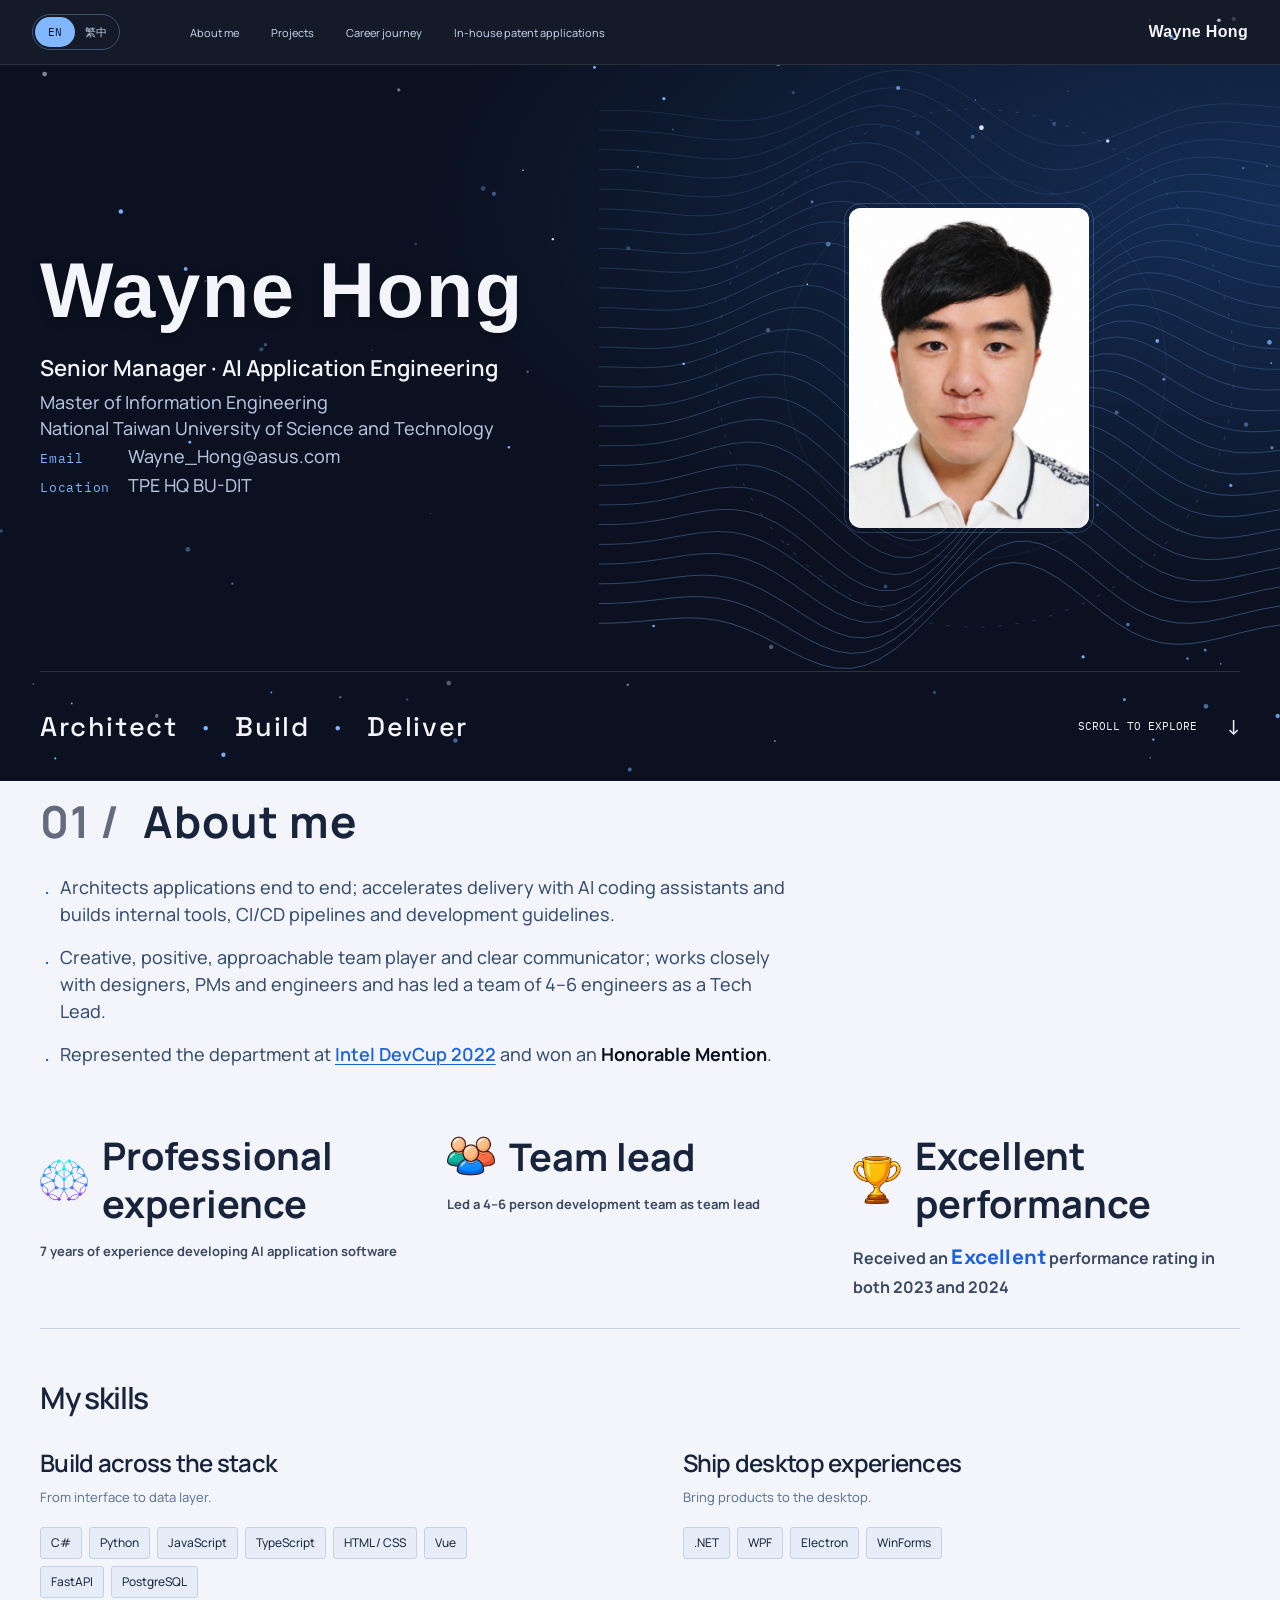
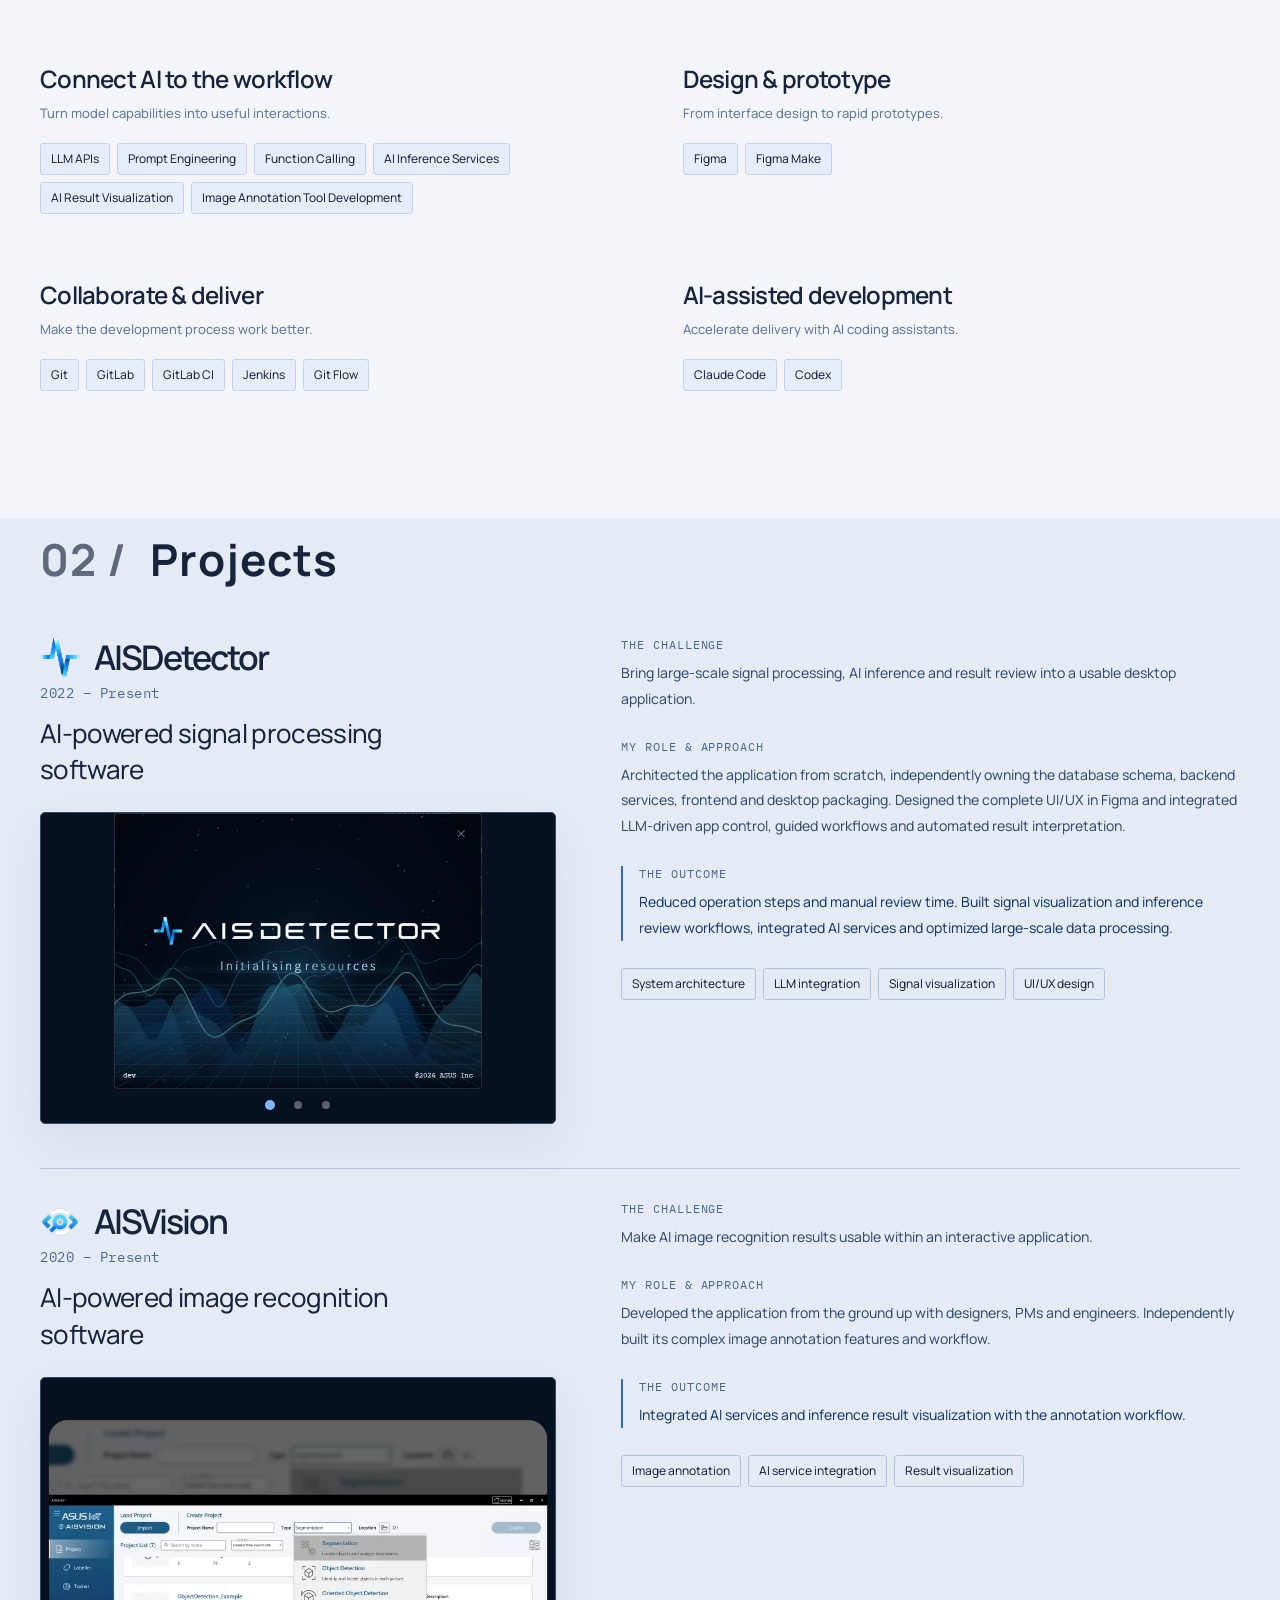
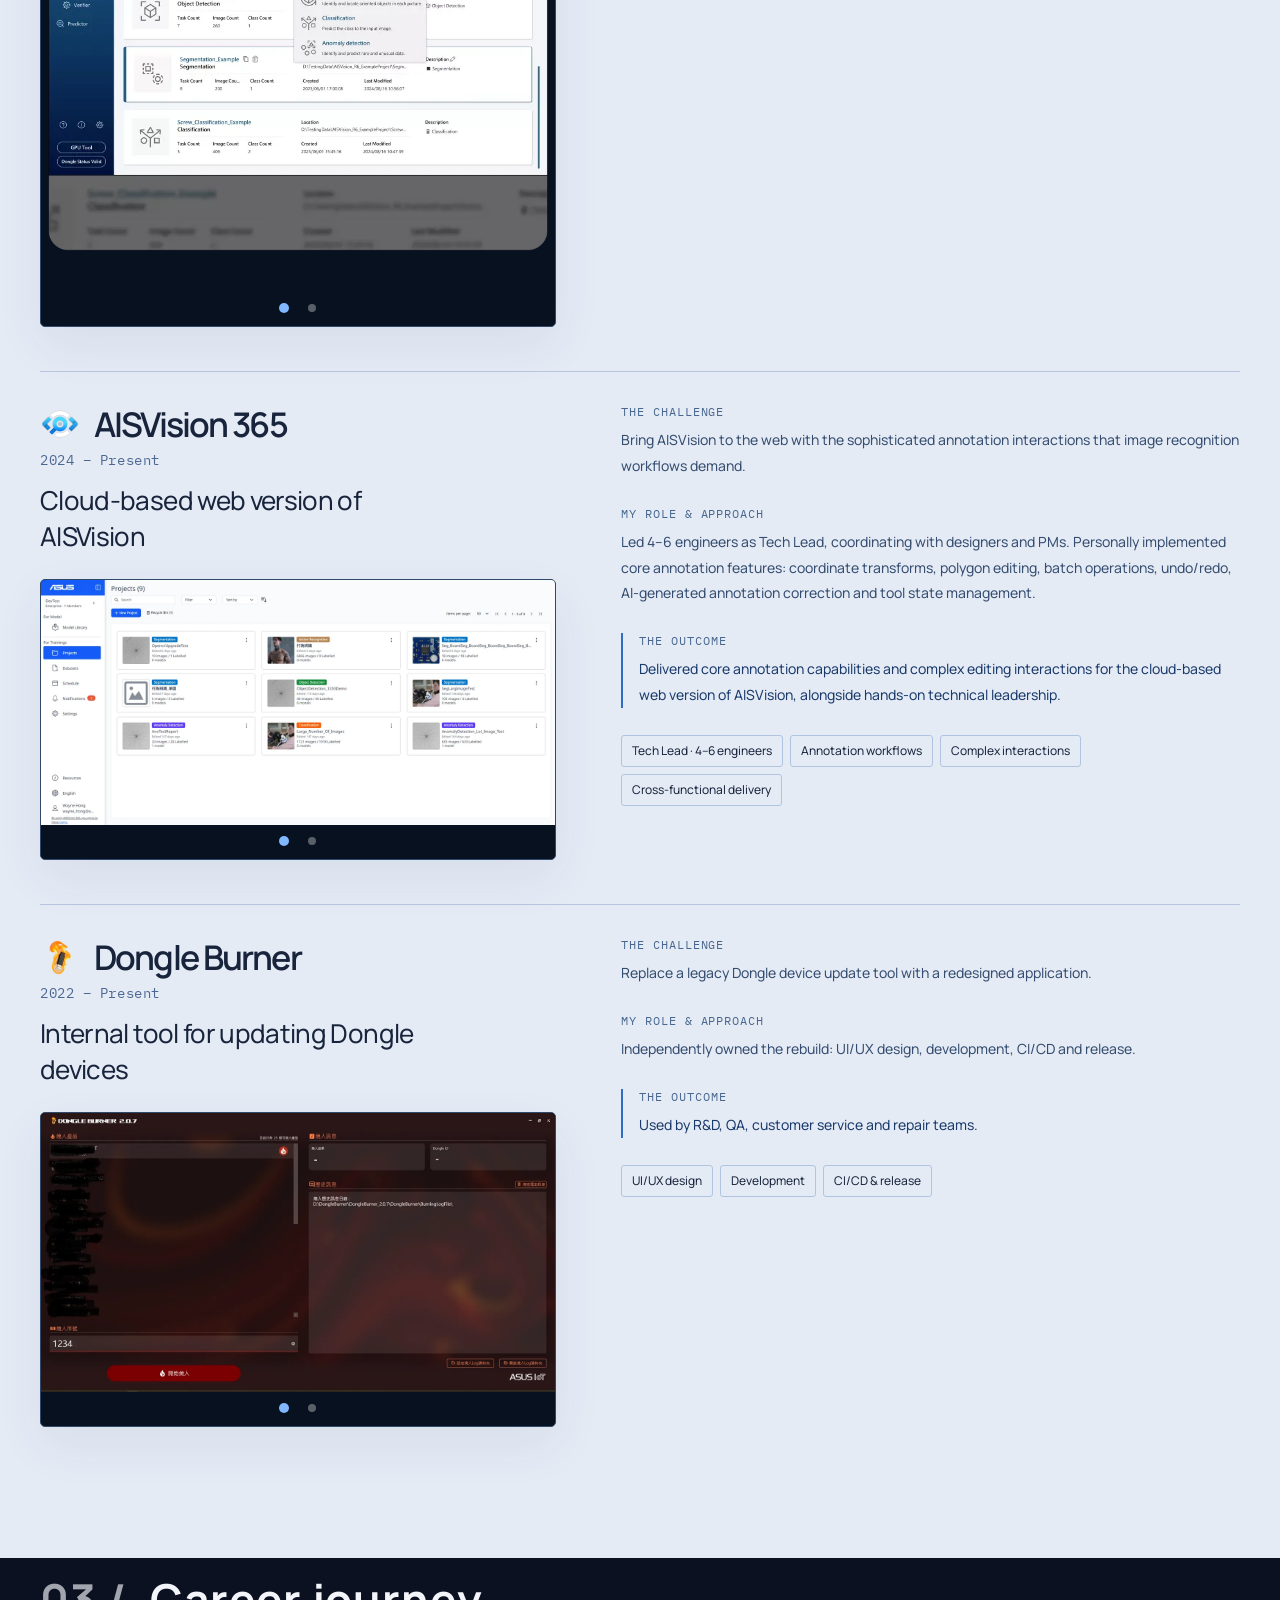
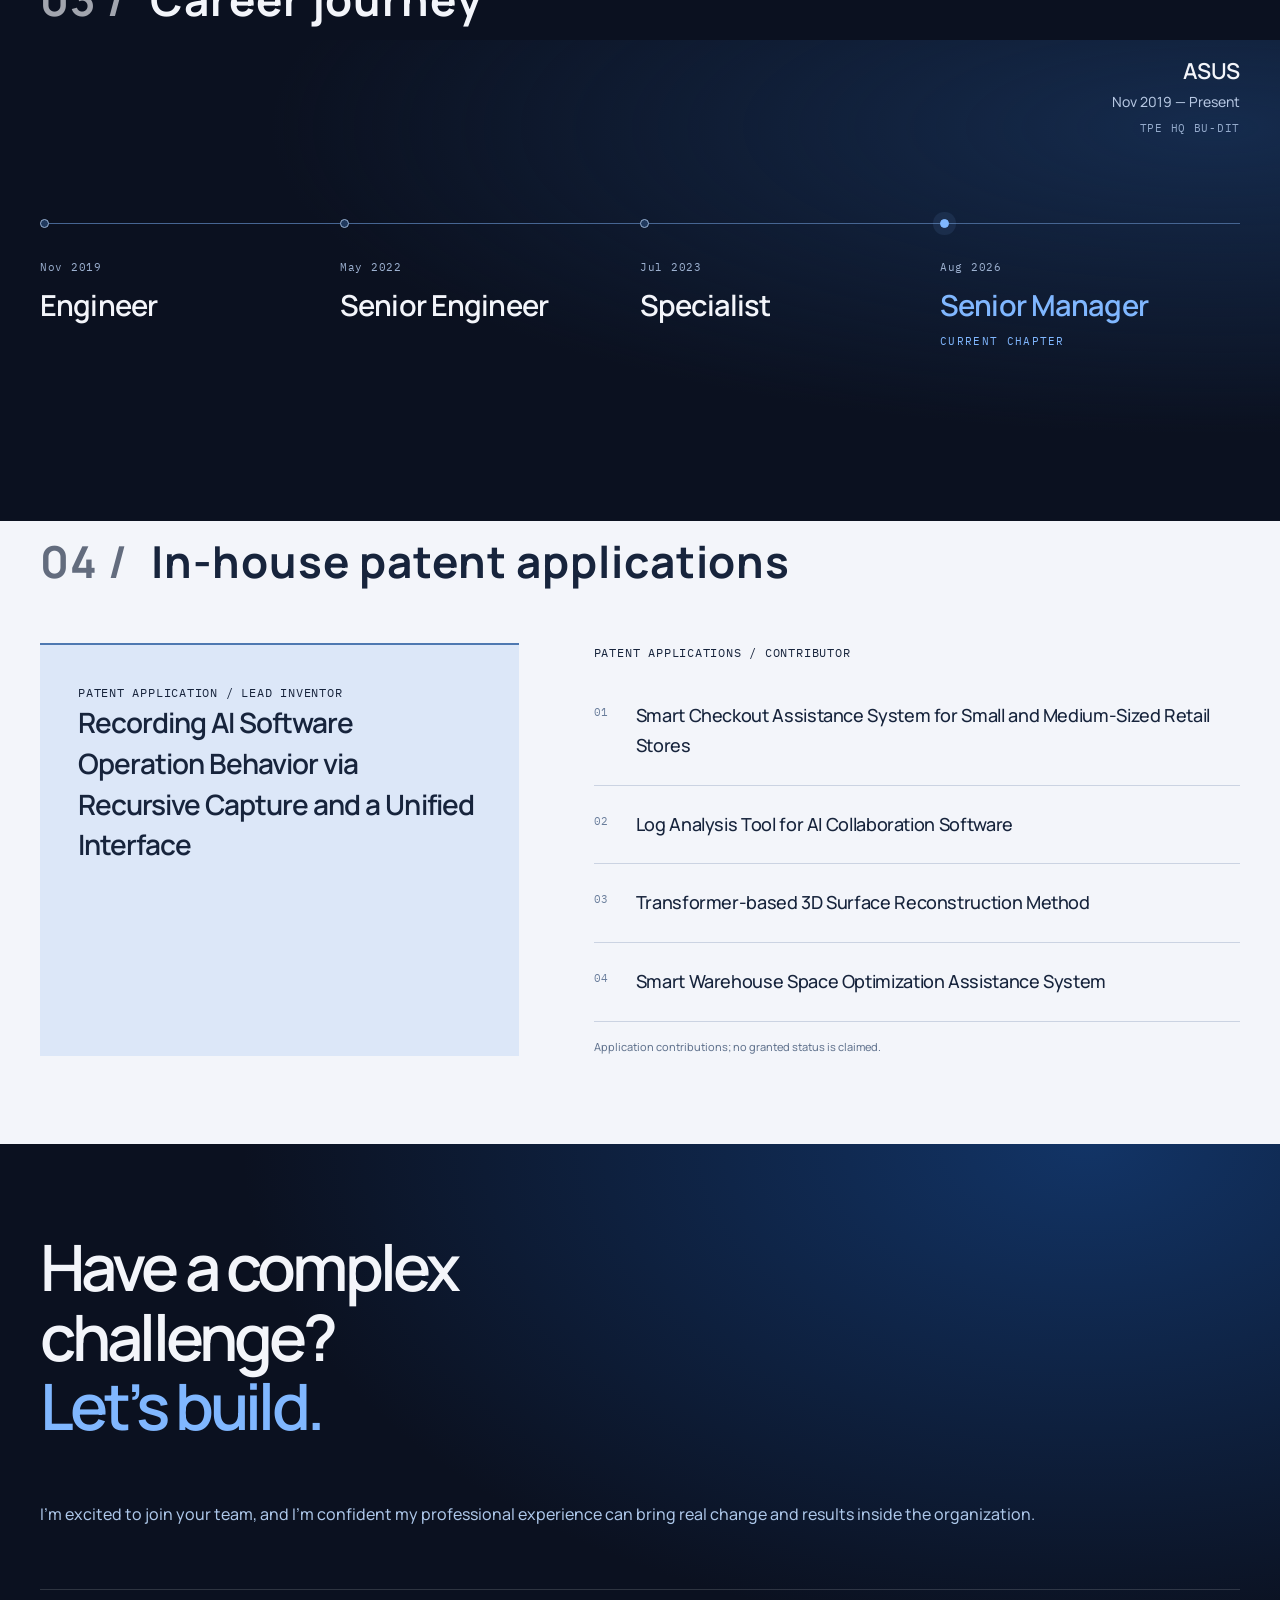
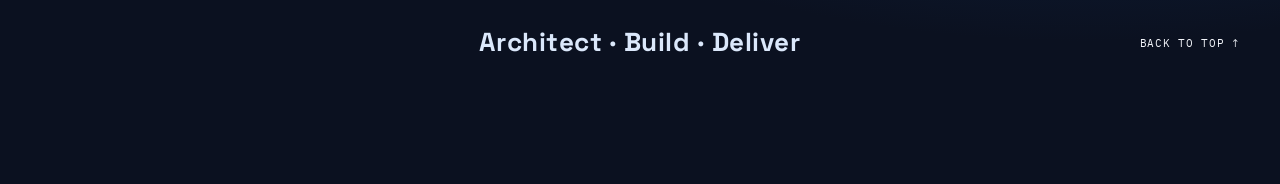
==== resume/index.html @ 4ff87629 "Publish name typography, smaller hero name and stronger hero particles Co-Authored-By: Claude Sonnet" ====
<!doctype html>
<html lang="en">
  <head>
    <meta charset="UTF-8" />
    <meta name="viewport" content="width=device-width, initial-scale=1.0" />
    <meta name="theme-color" content="#0b1120" />
    <title>Wayne Hong — Senior Manager · AI Application Engineering</title>
    <meta
      name="description"
      content="Architect. Build. Deliver. Wayne turns complex AI capabilities into usable desktop and web applications, combining end-to-end architecture, hands-on engineering and technical leadership."
    />
    <link rel="canonical" href="https://waynehong0603.github.io/resume/" />
    <meta property="og:type" content="website" />
    <meta property="og:title" content="Wayne Hong — Architect · Build · Deliver" />
    <meta
      property="og:description"
      content="Senior Manager · AI Application Engineering. End-to-end architecture, hands-on product development and technical leadership at ASUS."
    />
    <meta property="og:url" content="https://waynehong0603.github.io/resume/" />
    <meta
      property="og:image"
      content="https://waynehong0603.github.io/resume/wayne.jpg"
    />
    <meta name="twitter:card" content="summary" />
    <link rel="icon" type="image/svg+xml" href="/resume/favicon.svg" />
    <script type="application/ld+json">
      {
        "@context": "https://schema.org",
        "@type": "Person",
        "name": "Wayne Hong",
        "jobTitle": "Senior Manager · AI Application Engineering",
        "url": "https://waynehong0603.github.io/resume/",
        "image": "https://waynehong0603.github.io/resume/wayne.jpg",
        "email": "mailto:Wayne_Hong@asus.com",
        "worksFor": { "@type": "Organization", "name": "ASUS" },
        "alumniOf": {
          "@type": "CollegeOrUniversity",
          "name": "National Taiwan University of Science and Technology"
        }
      }
    </script>
    <script type="module" crossorigin src="/resume/assets/index-uV1PakoD.js"></script>
    <link rel="stylesheet" crossorigin href="/resume/assets/index-DXVqKjLN.css">
  </head>
  <body>
    <div id="app"><div class="site-shell"><!--[--><a class="skip-link" href="#main">Skip to content</a><header class="site-header"><div class="header-inner"><button class="lang-switch" aria-label="Language: English"><!--[--><span lang="en" class="lang-option active" aria-hidden="true">EN</span><span lang="zh-Hant" class="lang-option" aria-hidden="true">繁中</span><!--]--></button><nav id="primary-nav" aria-label="Main navigation" class="primary-nav"><!--[--><a style="--i:0;" href="#expertise">About me</a><a style="--i:1;" href="#work">Projects</a><a style="--i:2;" href="#journey">Career journey</a><a style="--i:3;" href="#credentials">In-house patent applications</a><!--]--></nav><a href="#intro" class="header-name name-en" aria-hidden="true" title="BACK TO TOP ↑"><canvas class="particle-field" aria-hidden="true"></canvas>Wayne Hong</a><div class="header-actions"><button class="menu-toggle" aria-expanded="false" aria-controls="primary-nav">Menu</button></div></div><div class="reading-progress" aria-hidden="true"></div></header><!--]--><main id="main" tabindex="-1"><section id="intro" class="hero dark-section" data-section><canvas class="particle-field" aria-hidden="true"></canvas><div class="hero-grid content-width"><div class="hero-copy"><h1 class="hero-name name-en hero-enter">Wayne Hong</h1><ul class="hero-facts hero-enter"><li class="hero-role"><!--[--><span>Senior Manager</span><span>AI Application Engineering</span><!--]--></li><li>Master of Information Engineering<br>National Taiwan University of Science and Technology</li><li><dl class="hero-contact"><dt class="label">Email</dt><dd>Wayne_Hong@asus.com</dd><dt class="label">Location</dt><dd>TPE HQ BU-DIT</dd></dl></li></ul></div><div class="hero-art hero-enter"><svg class="signal-field" viewbox="0 0 600 530" fill="none" aria-hidden="true"><g class="field-lines"><!--[--><path d="M0.0,56.0 L12.0,56.0 L24.0,56.3 L36.0,56.8 L48.0,57.8 L60.0,59.2 L72.0,60.8 L84.0,62.5 L96.0,63.9 L108.0,64.6 L120.0,64.4 L132.0,63.0 L144.0,60.4 L156.0,56.4 L168.0,51.4 L180.0,45.6 L192.0,39.5 L204.0,33.7 L216.0,28.8 L228.0,25.2 L240.0,23.6 L252.0,24.0 L264.0,26.7 L276.0,31.5 L288.0,38.1 L300.0,45.9 L312.0,54.5 L324.0,62.9 L336.0,70.7 L348.0,77.2 L360.0,81.8 L372.0,84.5 L384.0,85.0 L396.0,83.6 L408.0,80.5 L420.0,76.1 L432.0,71.1 L444.0,65.9 L456.0,61.1 L468.0,56.9 L480.0,53.8 L492.0,51.8 L504.0,50.9 L516.0,50.9 L528.0,51.6 L540.0,52.6 L552.0,53.8 L564.0,54.8 L576.0,55.5 L588.0,55.9 L600.0,56.0" stroke="currentColor" opacity="0.14" stroke-width=".8"></path><path d="M0.0,72.0 L12.0,72.1 L24.0,72.4 L36.0,73.1 L48.0,74.2 L60.0,75.6 L72.0,77.3 L84.0,78.8 L96.0,79.9 L108.0,80.2 L120.0,79.4 L132.0,77.3 L144.0,73.9 L156.0,69.1 L168.0,63.4 L180.0,57.2 L192.0,51.0 L204.0,45.3 L216.0,40.9 L228.0,38.3 L240.0,37.8 L252.0,39.7 L264.0,43.9 L276.0,50.2 L288.0,58.2 L300.0,67.2 L312.0,76.5 L324.0,85.4 L336.0,93.1 L348.0,99.2 L360.0,103.1 L372.0,104.6 L384.0,103.9 L396.0,101.2 L408.0,96.8 L420.0,91.4 L432.0,85.5 L444.0,79.8 L456.0,74.6 L468.0,70.5 L480.0,67.6 L492.0,65.9 L504.0,65.4 L516.0,65.8 L528.0,66.9 L540.0,68.3 L552.0,69.6 L564.0,70.8 L576.0,71.5 L588.0,71.9 L600.0,72.0" stroke="currentColor" opacity="0.1511111111111111" stroke-width=".8"></path><path d="M0.0,88.0 L12.0,88.1 L24.0,88.5 L36.0,89.3 L48.0,90.5 L60.0,92.0 L72.0,93.6 L84.0,94.9 L96.0,95.6 L108.0,95.4 L120.0,93.9 L132.0,91.1 L144.0,86.9 L156.0,81.4 L168.0,75.2 L180.0,68.7 L192.0,62.5 L204.0,57.3 L216.0,53.7 L228.0,52.2 L240.0,53.2 L252.0,56.6 L264.0,62.4 L276.0,70.3 L288.0,79.6 L300.0,89.5 L312.0,99.4 L324.0,108.4 L336.0,115.8 L348.0,121.1 L360.0,123.9 L372.0,124.1 L384.0,122.0 L396.0,117.9 L408.0,112.2 L420.0,105.8 L432.0,99.2 L444.0,93.0 L456.0,87.7 L468.0,83.7 L480.0,81.1 L492.0,79.9 L504.0,79.9 L516.0,80.9 L528.0,82.4 L540.0,84.0 L552.0,85.6 L564.0,86.8 L576.0,87.6 L588.0,87.9 L600.0,88.0" stroke="currentColor" opacity="0.16222222222222224" stroke-width=".8"></path><path d="M0.0,104.0 L12.0,104.1 L24.0,104.6 L36.0,105.5 L48.0,106.8 L60.0,108.3 L72.0,109.7 L84.0,110.8 L96.0,111.0 L108.0,110.2 L120.0,108.0 L132.0,104.4 L144.0,99.4 L156.0,93.4 L168.0,86.9 L180.0,80.3 L192.0,74.4 L204.0,69.9 L216.0,67.4 L228.0,67.3 L240.0,69.8 L252.0,74.9 L264.0,82.4 L276.0,91.7 L288.0,102.1 L300.0,112.8 L312.0,122.9 L324.0,131.7 L336.0,138.4 L348.0,142.5 L360.0,144.0 L372.0,142.7 L384.0,139.0 L396.0,133.4 L408.0,126.6 L420.0,119.2 L432.0,112.0 L444.0,105.5 L456.0,100.3 L468.0,96.6 L480.0,94.6 L492.0,93.9 L504.0,94.6 L516.0,96.0 L528.0,97.9 L540.0,99.9 L552.0,101.6 L564.0,102.9 L576.0,103.6 L588.0,103.9 L600.0,104.0" stroke="currentColor" opacity="0.17333333333333334" stroke-width=".8"></path><path d="M0.0,120.0 L12.0,120.1 L24.0,120.7 L36.0,121.6 L48.0,122.9 L60.0,124.4 L72.0,125.6 L84.0,126.3 L96.0,126.1 L108.0,124.6 L120.0,121.7 L132.0,117.3 L144.0,111.7 L156.0,105.3 L168.0,98.6 L180.0,92.2 L192.0,86.9 L204.0,83.4 L216.0,82.2 L228.0,83.6 L240.0,87.8 L252.0,94.6 L264.0,103.7 L276.0,114.2 L288.0,125.5 L300.0,136.7 L312.0,146.7 L324.0,154.8 L336.0,160.5 L348.0,163.3 L360.0,163.1 L372.0,160.2 L384.0,154.9 L396.0,147.9 L408.0,139.9 L420.0,131.7 L432.0,124.1 L444.0,117.6 L456.0,112.6 L468.0,109.5 L480.0,108.0 L492.0,108.1 L504.0,109.4 L516.0,111.4 L528.0,113.7 L540.0,115.9 L552.0,117.7 L564.0,119.0 L576.0,119.7 L588.0,120.0 L600.0,120.0" stroke="currentColor" opacity="0.18444444444444447" stroke-width=".8"></path><path d="M0.0,136.0 L12.0,136.2 L24.0,136.8 L36.0,137.8 L48.0,139.1 L60.0,140.4 L72.0,141.4 L84.0,141.6 L96.0,140.8 L108.0,138.6 L120.0,135.0 L132.0,130.0 L144.0,123.9 L156.0,117.2 L168.0,110.5 L180.0,104.6 L192.0,100.2 L204.0,97.9 L216.0,98.1 L228.0,101.3 L240.0,107.2 L252.0,115.7 L264.0,126.2 L276.0,137.8 L288.0,149.7 L300.0,160.9 L312.0,170.5 L324.0,177.6 L336.0,181.9 L348.0,183.1 L360.0,181.1 L372.0,176.4 L384.0,169.4 L396.0,161.1 L408.0,152.1 L420.0,143.4 L432.0,135.5 L444.0,129.2 L456.0,124.8 L468.0,122.3 L480.0,121.6 L492.0,122.4 L504.0,124.4 L516.0,126.9 L528.0,129.6 L540.0,132.0 L552.0,133.9 L564.0,135.2 L576.0,135.8 L588.0,136.0 L600.0,136.0" stroke="currentColor" opacity="0.19555555555555557" stroke-width=".8"></path><path d="M0.0,152.0 L12.0,152.2 L24.0,152.8 L36.0,153.8 L48.0,155.1 L60.0,156.2 L72.0,156.8 L84.0,156.6 L96.0,155.2 L108.0,152.3 L120.0,148.0 L132.0,142.5 L144.0,136.0 L156.0,129.3 L168.0,123.0 L180.0,117.8 L192.0,114.4 L204.0,113.5 L216.0,115.5 L228.0,120.4 L240.0,128.1 L252.0,138.1 L264.0,149.8 L276.0,162.2 L288.0,174.3 L300.0,185.2 L312.0,193.9 L324.0,199.7 L336.0,202.3 L348.0,201.6 L360.0,197.7 L372.0,191.1 L384.0,182.6 L396.0,173.1 L408.0,163.3 L420.0,154.2 L432.0,146.5 L444.0,140.7 L456.0,136.9 L468.0,135.2 L480.0,135.4 L492.0,137.1 L504.0,139.7 L516.0,142.8 L528.0,145.8 L540.0,148.4 L552.0,150.2 L564.0,151.4 L576.0,151.9 L588.0,152.0 L600.0,152.0" stroke="currentColor" opacity="0.20666666666666667" stroke-width=".8"></path><path d="M0.0,168.0 L12.0,168.2 L24.0,168.9 L36.0,169.9 L48.0,171.0 L60.0,171.9 L72.0,172.1 L84.0,171.4 L96.0,169.3 L108.0,165.8 L120.0,160.9 L132.0,155.0 L144.0,148.4 L156.0,141.8 L168.0,136.0 L180.0,131.8 L192.0,129.8 L204.0,130.5 L216.0,134.2 L228.0,140.9 L240.0,150.2 L252.0,161.6 L264.0,174.2 L276.0,187.0 L288.0,199.0 L300.0,209.1 L312.0,216.5 L324.0,220.7 L336.0,221.4 L348.0,218.6 L360.0,212.7 L372.0,204.4 L384.0,194.5 L396.0,183.9 L408.0,173.7 L420.0,164.6 L432.0,157.2 L444.0,152.0 L456.0,149.1 L468.0,148.4 L480.0,149.6 L492.0,152.1 L504.0,155.4 L516.0,158.9 L528.0,162.2 L540.0,164.8 L552.0,166.6 L564.0,167.7 L576.0,168.1 L588.0,168.1 L600.0,168.0" stroke="currentColor" opacity="0.2177777777777778" stroke-width=".8"></path><path d="M0.0,184.0 L12.0,184.2 L24.0,184.9 L36.0,185.8 L48.0,186.8 L60.0,187.4 L72.0,187.2 L84.0,185.9 L96.0,183.2 L108.0,179.1 L120.0,173.8 L132.0,167.6 L144.0,161.1 L156.0,154.9 L168.0,149.9 L180.0,146.9 L192.0,146.4 L204.0,148.8 L216.0,154.3 L228.0,162.7 L240.0,173.5 L252.0,186.0 L264.0,199.2 L276.0,212.0 L288.0,223.3 L300.0,232.3 L312.0,238.1 L324.0,240.4 L336.0,238.9 L348.0,234.0 L360.0,226.2 L372.0,216.2 L384.0,205.1 L396.0,193.8 L408.0,183.4 L420.0,174.5 L432.0,167.8 L444.0,163.5 L456.0,161.7 L468.0,162.1 L480.0,164.3 L492.0,167.6 L504.0,171.5 L516.0,175.4 L528.0,178.8 L540.0,181.4 L552.0,183.1 L564.0,184.0 L576.0,184.2 L588.0,184.1 L600.0,184.0" stroke="currentColor" opacity="0.22888888888888892" stroke-width=".8"></path><path d="M0.0,200.0 L12.0,200.2 L24.0,200.9 L36.0,201.7 L48.0,202.5 L60.0,202.7 L72.0,202.1 L84.0,200.2 L96.0,197.0 L108.0,192.4 L120.0,186.8 L132.0,180.5 L144.0,174.2 L156.0,168.7 L168.0,164.8 L180.0,163.1 L192.0,164.2 L204.0,168.4 L216.0,175.7 L228.0,185.6 L240.0,197.7 L252.0,210.9 L264.0,224.3 L276.0,236.7 L288.0,247.0 L300.0,254.5 L312.0,258.4 L324.0,258.4 L336.0,254.7 L348.0,247.7 L360.0,238.0 L372.0,226.7 L384.0,214.6 L396.0,203.0 L408.0,192.6 L420.0,184.3 L432.0,178.5 L444.0,175.3 L456.0,174.7 L468.0,176.3 L480.0,179.5 L492.0,183.6 L504.0,188.0 L516.0,192.2 L528.0,195.7 L540.0,198.2 L552.0,199.7 L564.0,200.3 L576.0,200.4 L588.0,200.1 L600.0,200.0" stroke="currentColor" opacity="0.24000000000000002" stroke-width=".8"></path><path d="M0.0,216.0 L12.0,216.2 L24.0,216.8 L36.0,217.6 L48.0,218.1 L60.0,218.0 L72.0,216.8 L84.0,214.5 L96.0,210.7 L108.0,205.8 L120.0,200.0 L132.0,193.8 L144.0,188.1 L156.0,183.5 L168.0,180.7 L180.0,180.6 L192.0,183.4 L204.0,189.3 L216.0,198.2 L228.0,209.5 L240.0,222.5 L252.0,236.1 L264.0,249.2 L276.0,260.8 L288.0,269.7 L300.0,275.3 L312.0,277.0 L324.0,274.7 L336.0,268.8 L348.0,259.7 L360.0,248.4 L372.0,235.9 L384.0,223.2 L396.0,211.5 L408.0,201.6 L420.0,194.2 L432.0,189.5 L444.0,187.7 L456.0,188.4 L468.0,191.1 L480.0,195.3 L492.0,200.1 L504.0,205.0 L516.0,209.3 L528.0,212.7 L540.0,215.0 L552.0,216.3 L564.0,216.7 L576.0,216.5 L588.0,216.2 L600.0,216.0" stroke="currentColor" opacity="0.2511111111111111" stroke-width=".8"></path><path d="M0.0,232.0 L12.0,232.2 L24.0,232.8 L36.0,233.4 L48.0,233.6 L60.0,233.1 L72.0,231.5 L84.0,228.7 L96.0,224.5 L108.0,219.4 L120.0,213.5 L132.0,207.7 L144.0,202.7 L156.0,199.1 L168.0,197.8 L180.0,199.3 L192.0,203.8 L204.0,211.3 L216.0,221.6 L228.0,234.0 L240.0,247.5 L252.0,261.1 L264.0,273.6 L276.0,283.9 L288.0,291.0 L300.0,294.5 L312.0,293.8 L324.0,289.2 L336.0,281.1 L348.0,270.1 L360.0,257.4 L372.0,244.1 L384.0,231.2 L396.0,219.8 L408.0,210.7 L420.0,204.5 L432.0,201.2 L444.0,200.7 L456.0,202.8 L468.0,206.7 L480.0,211.7 L492.0,217.2 L504.0,222.3 L516.0,226.7 L528.0,229.9 L540.0,232.0 L552.0,232.9 L564.0,233.0 L576.0,232.6 L588.0,232.2 L600.0,232.0" stroke="currentColor" opacity="0.26222222222222225" stroke-width=".8"></path><path d="M0.0,248.0 L12.0,248.2 L24.0,248.7 L36.0,249.1 L48.0,249.0 L60.0,248.1 L72.0,246.1 L84.0,242.9 L96.0,238.5 L108.0,233.2 L120.0,227.6 L132.0,222.3 L144.0,218.1 L156.0,215.8 L168.0,216.0 L180.0,219.1 L192.0,225.2 L204.0,234.3 L216.0,245.7 L228.0,258.8 L240.0,272.5 L252.0,285.6 L264.0,297.0 L276.0,305.6 L288.0,310.7 L300.0,311.8 L312.0,308.7 L324.0,301.8 L336.0,291.6 L348.0,279.1 L360.0,265.4 L372.0,251.6 L384.0,238.9 L396.0,228.2 L408.0,220.2 L420.0,215.3 L432.0,213.6 L444.0,214.7 L456.0,218.1 L468.0,223.1 L480.0,228.9 L492.0,234.7 L504.0,240.0 L516.0,244.3 L528.0,247.3 L540.0,248.9 L552.0,249.5 L564.0,249.3 L576.0,248.8 L588.0,248.2 L600.0,248.0" stroke="currentColor" opacity="0.2733333333333333" stroke-width=".8"></path><path d="M0.0,264.0 L12.0,264.2 L24.0,264.6 L36.0,264.8 L48.0,264.4 L60.0,263.1 L72.0,260.8 L84.0,257.2 L96.0,252.6 L108.0,247.4 L120.0,242.2 L132.0,237.6 L144.0,234.5 L156.0,233.5 L168.0,235.2 L180.0,239.9 L192.0,247.6 L204.0,257.9 L216.0,270.2 L228.0,283.6 L240.0,297.0 L252.0,309.2 L264.0,319.1 L276.0,325.8 L288.0,328.6 L300.0,327.3 L312.0,321.8 L324.0,312.6 L336.0,300.6 L348.0,286.9 L360.0,272.5 L372.0,258.7 L384.0,246.5 L396.0,236.9 L408.0,230.3 L420.0,227.0 L432.0,226.9 L444.0,229.5 L456.0,234.2 L468.0,240.2 L480.0,246.6 L492.0,252.8 L504.0,258.0 L516.0,262.1 L528.0,264.6 L540.0,265.9 L552.0,266.1 L564.0,265.6 L576.0,264.9 L588.0,264.2 L600.0,264.0" stroke="currentColor" opacity="0.28444444444444444" stroke-width=".8"></path><path d="M0.0,280.0 L12.0,280.2 L24.0,280.4 L36.0,280.4 L48.0,279.8 L60.0,278.2 L72.0,275.4 L84.0,271.7 L96.0,267.0 L108.0,262.1 L120.0,257.4 L132.0,253.7 L144.0,251.8 L156.0,252.2 L168.0,255.4 L180.0,261.6 L192.0,270.6 L204.0,281.9 L216.0,294.7 L228.0,308.0 L240.0,320.7 L252.0,331.7 L264.0,339.8 L276.0,344.2 L288.0,344.6 L300.0,340.7 L312.0,332.9 L324.0,321.8 L336.0,308.4 L348.0,293.7 L360.0,279.1 L372.0,265.7 L384.0,254.5 L396.0,246.2 L408.0,241.3 L420.0,239.8 L432.0,241.3 L444.0,245.4 L456.0,251.3 L468.0,258.1 L480.0,265.0 L492.0,271.2 L504.0,276.3 L516.0,279.9 L528.0,282.1 L540.0,282.9 L552.0,282.7 L564.0,281.9 L576.0,281.0 L588.0,280.3 L600.0,280.0" stroke="currentColor" opacity="0.29555555555555557" stroke-width=".8"></path><path d="M0.0,296.0 L12.0,296.1 L24.0,296.3 L36.0,296.0 L48.0,295.1 L60.0,293.2 L72.0,290.3 L84.0,286.4 L96.0,281.9 L108.0,277.3 L120.0,273.3 L132.0,270.6 L144.0,270.0 L156.0,271.8 L168.0,276.4 L180.0,283.9 L192.0,294.0 L204.0,305.9 L216.0,318.8 L228.0,331.7 L240.0,343.3 L252.0,352.6 L264.0,358.6 L276.0,360.7 L288.0,358.6 L300.0,352.3 L312.0,342.4 L324.0,329.6 L336.0,315.1 L348.0,300.0 L360.0,285.6 L372.0,273.0 L384.0,263.1 L396.0,256.5 L408.0,253.4 L420.0,253.7 L432.0,256.9 L444.0,262.4 L456.0,269.3 L468.0,276.7 L480.0,283.8 L492.0,289.9 L504.0,294.7 L516.0,297.8 L528.0,299.4 L540.0,299.7 L552.0,299.1 L564.0,298.1 L576.0,297.0 L588.0,296.3 L600.0,296.0" stroke="currentColor" opacity="0.30666666666666664" stroke-width=".8"></path><path d="M0.0,312.0 L12.0,312.1 L24.0,312.1 L36.0,311.7 L48.0,310.5 L60.0,308.3 L72.0,305.2 L84.0,301.3 L96.0,297.1 L108.0,293.1 L120.0,289.9 L132.0,288.3 L144.0,288.9 L156.0,292.1 L168.0,298.1 L180.0,306.7 L192.0,317.5 L204.0,329.7 L216.0,342.4 L228.0,354.4 L240.0,364.6 L252.0,371.9 L264.0,375.7 L276.0,375.3 L288.0,370.7 L300.0,362.2 L312.0,350.4 L324.0,336.4 L336.0,321.2 L348.0,306.1 L360.0,292.4 L372.0,281.0 L384.0,272.7 L396.0,267.9 L408.0,266.7 L420.0,268.8 L432.0,273.6 L444.0,280.3 L456.0,288.0 L468.0,295.9 L480.0,303.0 L492.0,308.9 L504.0,313.1 L516.0,315.7 L528.0,316.7 L540.0,316.5 L552.0,315.5 L564.0,314.2 L576.0,313.0 L588.0,312.3 L600.0,312.0" stroke="currentColor" opacity="0.3177777777777778" stroke-width=".8"></path><path d="M0.0,328.0 L12.0,328.0 L24.0,327.9 L36.0,327.3 L48.0,325.9 L60.0,323.6 L72.0,320.4 L84.0,316.7 L96.0,312.8 L108.0,309.4 L120.0,307.1 L132.0,306.7 L144.0,308.6 L156.0,313.0 L168.0,320.1 L180.0,329.6 L192.0,340.8 L204.0,352.9 L216.0,365.0 L228.0,375.7 L240.0,384.2 L252.0,389.4 L264.0,390.8 L276.0,388.0 L288.0,381.1 L300.0,370.6 L312.0,357.4 L324.0,342.4 L336.0,327.0 L348.0,312.4 L360.0,299.7 L372.0,289.9 L384.0,283.4 L396.0,280.7 L408.0,281.4 L420.0,285.3 L432.0,291.5 L444.0,299.3 L456.0,307.5 L468.0,315.5 L480.0,322.5 L492.0,327.9 L504.0,331.5 L516.0,333.4 L528.0,333.8 L540.0,333.1 L552.0,331.8 L564.0,330.3 L576.0,329.0 L588.0,328.2 L600.0,328.0" stroke="currentColor" opacity="0.3288888888888889" stroke-width=".8"></path><path d="M0.0,344.0 L12.0,344.0 L24.0,343.8 L36.0,343.0 L48.0,341.4 L60.0,339.0 L72.0,335.8 L84.0,332.3 L96.0,328.9 L108.0,326.3 L120.0,325.0 L132.0,325.7 L144.0,328.7 L156.0,334.3 L168.0,342.3 L180.0,352.3 L192.0,363.7 L204.0,375.4 L216.0,386.4 L228.0,395.6 L240.0,402.1 L252.0,405.0 L264.0,404.0 L276.0,398.9 L288.0,389.9 L300.0,377.8 L312.0,363.5 L324.0,348.2 L336.0,333.0 L348.0,319.3 L360.0,308.1 L372.0,300.0 L384.0,295.6 L396.0,294.9 L408.0,297.6 L420.0,303.0 L432.0,310.5 L444.0,319.0 L456.0,327.6 L468.0,335.5 L480.0,342.1 L492.0,346.9 L504.0,349.8 L516.0,351.0 L528.0,350.8 L540.0,349.6 L552.0,347.9 L564.0,346.3 L576.0,345.0 L588.0,344.2 L600.0,344.0" stroke="currentColor" opacity="0.34" stroke-width=".8"></path><path d="M0.0,360.0 L12.0,360.0 L24.0,359.6 L36.0,358.7 L48.0,357.0 L60.0,354.5 L72.0,351.5 L84.0,348.3 L96.0,345.5 L108.0,343.7 L120.0,343.4 L132.0,345.2 L144.0,349.3 L156.0,355.8 L168.0,364.5 L180.0,374.7 L192.0,385.8 L204.0,396.7 L216.0,406.4 L228.0,413.9 L240.0,418.2 L252.0,418.9 L264.0,415.5 L276.0,408.2 L288.0,397.5 L300.0,384.2 L312.0,369.3 L324.0,354.0 L336.0,339.6 L348.0,327.1 L360.0,317.6 L372.0,311.6 L384.0,309.3 L396.0,310.6 L408.0,315.1 L420.0,322.0 L432.0,330.4 L444.0,339.4 L456.0,348.1 L468.0,355.7 L480.0,361.6 L492.0,365.7 L504.0,367.9 L516.0,368.3 L528.0,367.5 L540.0,365.9 L552.0,364.0 L564.0,362.2 L576.0,360.9 L588.0,360.2 L600.0,360.0" stroke="currentColor" opacity="0.35111111111111115" stroke-width=".8"></path><path d="M0.0,376.0 L12.0,375.9 L24.0,375.5 L36.0,374.4 L48.0,372.7 L60.0,370.2 L72.0,367.4 L84.0,364.7 L96.0,362.5 L108.0,361.5 L120.0,362.2 L132.0,365.0 L144.0,370.0 L156.0,377.2 L168.0,386.3 L180.0,396.5 L192.0,407.0 L204.0,416.8 L216.0,424.9 L228.0,430.5 L240.0,432.6 L252.0,431.0 L264.0,425.5 L276.0,416.4 L288.0,404.3 L300.0,390.1 L312.0,375.0 L324.0,360.3 L336.0,347.0 L348.0,336.2 L360.0,328.6 L372.0,324.7 L384.0,324.5 L396.0,327.8 L408.0,333.9 L420.0,341.9 L432.0,351.0 L444.0,360.3 L456.0,368.8 L468.0,375.8 L480.0,381.1 L492.0,384.3 L504.0,385.6 L516.0,385.4 L528.0,384.0 L540.0,382.0 L552.0,379.9 L564.0,378.1 L576.0,376.8 L588.0,376.2 L600.0,376.0" stroke="currentColor" opacity="0.3622222222222222" stroke-width=".8"></path><path d="M0.0,392.0 L12.0,391.9 L24.0,391.4 L36.0,390.2 L48.0,388.5 L60.0,386.2 L72.0,383.6 L84.0,381.4 L96.0,379.9 L108.0,379.7 L120.0,381.3 L132.0,385.0 L144.0,390.7 L156.0,398.4 L168.0,407.5 L180.0,417.4 L192.0,427.0 L204.0,435.5 L216.0,441.9 L228.0,445.4 L240.0,445.4 L252.0,441.6 L264.0,434.2 L276.0,423.6 L288.0,410.5 L300.0,396.0 L312.0,381.3 L324.0,367.4 L336.0,355.6 L348.0,346.7 L360.0,341.2 L372.0,339.5 L384.0,341.4 L396.0,346.4 L408.0,353.8 L420.0,362.8 L432.0,372.3 L444.0,381.5 L456.0,389.5 L468.0,395.8 L480.0,400.2 L492.0,402.5 L504.0,403.0 L516.0,402.1 L528.0,400.2 L540.0,397.9 L552.0,395.7 L564.0,393.9 L576.0,392.7 L588.0,392.1 L600.0,392.0" stroke="currentColor" opacity="0.37333333333333335" stroke-width=".8"></path><path d="M0.0,408.0 L12.0,407.9 L24.0,407.3 L36.0,406.1 L48.0,404.4 L60.0,402.2 L72.0,400.1 L84.0,398.3 L96.0,397.6 L108.0,398.2 L120.0,400.6 L132.0,405.0 L144.0,411.3 L156.0,419.2 L168.0,428.1 L180.0,437.3 L192.0,445.8 L204.0,452.8 L216.0,457.3 L228.0,458.8 L240.0,456.7 L252.0,451.0 L264.0,442.0 L276.0,430.3 L288.0,416.7 L300.0,402.3 L312.0,388.3 L324.0,375.7 L336.0,365.7 L348.0,358.8 L360.0,355.6 L372.0,355.9 L384.0,359.7 L396.0,366.2 L408.0,374.7 L420.0,384.2 L432.0,393.9 L444.0,402.7 L456.0,410.1 L468.0,415.6 L480.0,418.9 L492.0,420.3 L504.0,420.0 L516.0,418.4 L528.0,416.2 L540.0,413.7 L552.0,411.4 L564.0,409.7 L576.0,408.6 L588.0,408.1 L600.0,408.0" stroke="currentColor" opacity="0.3844444444444445" stroke-width=".8"></path><path d="M0.0,424.0 L12.0,423.8 L24.0,423.2 L36.0,422.0 L48.0,420.4 L60.0,418.5 L72.0,416.7 L84.0,415.6 L96.0,415.4 L108.0,416.8 L120.0,419.9 L132.0,424.9 L144.0,431.5 L156.0,439.3 L168.0,447.8 L180.0,456.1 L192.0,463.3 L204.0,468.6 L216.0,471.3 L228.0,470.7 L240.0,466.8 L252.0,459.5 L264.0,449.2 L276.0,436.8 L288.0,423.1 L300.0,409.3 L312.0,396.4 L324.0,385.5 L336.0,377.4 L348.0,372.7 L360.0,371.6 L372.0,373.9 L384.0,379.3 L396.0,387.1 L408.0,396.4 L420.0,406.1 L432.0,415.5 L444.0,423.8 L456.0,430.3 L468.0,434.8 L480.0,437.2 L492.0,437.7 L504.0,436.6 L516.0,434.5 L528.0,431.9 L540.0,429.2 L552.0,427.0 L564.0,425.4 L576.0,424.4 L588.0,424.1 L600.0,424.0" stroke="currentColor" opacity="0.39555555555555555" stroke-width=".8"></path><path d="M0.0,440.0 L12.0,439.8 L24.0,439.2 L36.0,438.0 L48.0,436.5 L60.0,434.9 L72.0,433.6 L84.0,432.9 L96.0,433.5 L108.0,435.5 L120.0,439.2 L132.0,444.5 L144.0,451.2 L156.0,458.7 L168.0,466.5 L180.0,473.7 L192.0,479.5 L204.0,483.1 L216.0,483.9 L228.0,481.6 L240.0,476.0 L252.0,467.4 L264.0,456.3 L276.0,443.6 L288.0,430.2 L300.0,417.3 L312.0,405.9 L324.0,396.8 L336.0,390.8 L348.0,388.2 L360.0,389.2 L372.0,393.3 L384.0,400.1 L396.0,408.8 L408.0,418.5 L420.0,428.2 L432.0,437.1 L444.0,444.6 L456.0,450.1 L468.0,453.5 L480.0,454.9 L492.0,454.5 L504.0,452.8 L516.0,450.2 L528.0,447.4 L540.0,444.7 L552.0,442.6 L564.0,441.1 L576.0,440.3 L588.0,440.0 L600.0,440.0" stroke="currentColor" opacity="0.4066666666666667" stroke-width=".8"></path><path d="M0.0,456.0 L12.0,455.8 L24.0,455.2 L36.0,454.1 L48.0,452.8 L60.0,451.4 L72.0,450.5 L84.0,450.5 L96.0,451.6 L108.0,454.1 L120.0,458.2 L132.0,463.7 L144.0,470.2 L156.0,477.3 L168.0,484.2 L180.0,490.2 L192.0,494.5 L204.0,496.4 L216.0,495.5 L228.0,491.5 L240.0,484.5 L252.0,475.0 L264.0,463.5 L276.0,451.0 L288.0,438.3 L300.0,426.6 L312.0,416.9 L324.0,409.8 L336.0,405.9 L348.0,405.4 L360.0,408.2 L372.0,413.9 L384.0,421.8 L396.0,431.0 L408.0,440.8 L420.0,450.2 L432.0,458.4 L444.0,464.8 L456.0,469.3 L468.0,471.6 L480.0,472.0 L492.0,470.8 L504.0,468.5 L516.0,465.6 L528.0,462.7 L540.0,460.1 L552.0,458.1 L564.0,456.8 L576.0,456.2 L588.0,456.0 L600.0,456.0" stroke="currentColor" opacity="0.4177777777777778" stroke-width=".8"></path><path d="M0.0,472.0 L12.0,471.8 L24.0,471.2 L36.0,470.2 L48.0,469.1 L60.0,468.1 L72.0,467.6 L84.0,468.0 L96.0,469.6 L108.0,472.5 L120.0,476.9 L132.0,482.3 L144.0,488.6 L156.0,495.0 L168.0,500.9 L180.0,505.5 L192.0,508.3 L204.0,508.6 L216.0,506.1 L228.0,500.8 L240.0,492.9 L252.0,482.8 L264.0,471.2 L276.0,459.2 L288.0,447.6 L300.0,437.5 L312.0,429.6 L324.0,424.5 L336.0,422.7 L348.0,424.1 L360.0,428.5 L372.0,435.4 L384.0,444.0 L396.0,453.5 L408.0,463.1 L420.0,471.8 L432.0,479.1 L444.0,484.5 L456.0,487.8 L468.0,489.1 L480.0,488.5 L492.0,486.6 L504.0,483.9 L516.0,480.8 L528.0,477.8 L540.0,475.3 L552.0,473.5 L564.0,472.5 L576.0,472.0 L588.0,472.0 L600.0,472.0" stroke="currentColor" opacity="0.4288888888888889" stroke-width=".8"></path><!--]--></g><circle cx="305" cy="265" r="210" stroke="currentColor" stroke-opacity=".2" stroke-dasharray="3 11"></circle><circle cx="305" cy="265" r="155" stroke="currentColor" stroke-opacity=".08"></circle></svg><figure class="portrait-frame"><img src="/resume/wayne.jpg" alt="Wayne Hong" width="540" height="720" fetchpriority="high"></figure></div></div><div class="hero-footer content-width"><p>Architect <span>·</span> Build <span>·</span> Deliver</p><a href="#expertise" class="scroll-cue">SCROLL TO EXPLORE <span aria-hidden="true">↓</span></a></div></section><section id="expertise" data-section class="expertise-section section-pad"><div class="content-width"><h2 class="section-label"><span class="index">01 /</span> About me</h2><div class="about-text" data-reveal><!--[--><p><!--[--><!--[--><!--[-->Architects applications end to end; accelerates delivery with AI coding assistants and builds internal tools, CI/CD pipelines and development guidelines.<!--]--><!--]--><!--]--></p><p><!--[--><!--[--><!--[-->Creative, positive, approachable team player and clear communicator; works closely with designers, PMs and engineers and has led a team of 4–6 engineers as a Tech Lead.<!--]--><!--]--><!--]--></p><p><!--[--><!--[--><!--[-->Represented the department at <!--]--><!--]--><!--[--><a href="https://unikoshardware.com/2022/12/2022-intel-devcup-openvino-pr.html" target="_blank" rel="noopener noreferrer">Intel DevCup 2022</a><!--]--><!--[--><!--[--> and won an <!--]--><!--]--><!--[--><span class="highlight">Honorable Mention</span><!--]--><!--[--><!--[-->.<!--]--><!--]--><!--]--></p><!--]--></div><div class="evidence-strip" data-reveal><!--[--><div><div class="evidence-head"><img class="evidence-icon" src="/resume/icons/brain.webp" alt="" width="160" height="160"><span class="evidence-value">Professional experience</span></div><p><!--[--><!--[--><!--[-->7 years of experience developing AI application software<!--]--><!--]--><!--]--></p></div><div><div class="evidence-head"><img class="evidence-icon" src="/resume/icons/team.webp" alt="" width="160" height="160"><span class="evidence-value">Team lead</span></div><p><!--[--><!--[--><!--[-->Led a 4–6 person development team as team lead<!--]--><!--]--><!--]--></p></div><div><div class="evidence-head"><img class="evidence-icon" src="/resume/icons/trophy.webp" alt="" width="160" height="160"><span class="evidence-value">Excellent performance</span></div><p><!--[--><!--[--><!--[-->Received an <!--]--><!--]--><!--[--><span class="highlight">Excellent</span><!--]--><!--[--><!--[--> performance rating in both 2023 and 2024<!--]--><!--]--><!--]--></p></div><!--]--></div><div class="toolkit-header" data-reveal><h3>My skills</h3></div><div class="skill-groups"><!--[--><article data-reveal><h4>Build across the stack</h4><p>From interface to data layer.</p><ul class="tags"><!--[--><li>C#</li><li>Python</li><li>JavaScript</li><li>TypeScript</li><li>HTML / CSS</li><li>Vue</li><li>FastAPI</li><li>PostgreSQL</li><!--]--></ul></article><article data-reveal><h4>Ship desktop experiences</h4><p>Bring products to the desktop.</p><ul class="tags"><!--[--><li>.NET</li><li>WPF</li><li>Electron</li><li>WinForms</li><!--]--></ul></article><article data-reveal><h4>Connect AI to the workflow</h4><p>Turn model capabilities into useful interactions.</p><ul class="tags"><!--[--><li>LLM APIs</li><li>Prompt Engineering</li><li>Function Calling</li><li>AI Inference Services</li><li>AI Result Visualization</li><li>Image Annotation Tool Development</li><!--]--></ul></article><article data-reveal><h4>Design &amp; prototype</h4><p>From interface design to rapid prototypes.</p><ul class="tags"><!--[--><li>Figma</li><li>Figma Make</li><!--]--></ul></article><article data-reveal><h4>Collaborate &amp; deliver</h4><p>Make the development process work better.</p><ul class="tags"><!--[--><li>Git</li><li>GitLab</li><li>GitLab CI</li><li>Jenkins</li><li>Git Flow</li><!--]--></ul></article><article data-reveal><h4>AI-assisted development</h4><p>Accelerate delivery with AI coding assistants.</p><ul class="tags"><!--[--><li>Claude Code</li><li>Codex</li><!--]--></ul></article><!--]--></div></div></section><section id="work" data-section class="work-section section-pad"><div class="content-width"><h2 class="section-label"><span class="index">02 /</span> Projects</h2><div class="plain-stories"><!--[--><article class="plain-story"><div class="project-intro" data-reveal><div class="project-title"><img class="project-logo" src="/resume/projects/logo-aisdetector.webp" alt="" width="56" height="56"><h3>AISDetector</h3></div><p class="project-period">2022 – Present</p><p class="project-headline">AI-powered signal processing software</p></div><div class="plain-shots"><div class="project-shots" role="group" aria-roledescription="carousel" aria-label="AISDetector"><div class="shots-track" tabindex="0"><!--[--><figure class="shot" style="aspect-ratio:1.8617021276595744;" role="group" aria-roledescription="slide" aria-label="1 / 3"><img src="/resume/projects/aisdetector-splash.webp" alt="AISDetector startup screen" width="640" height="480" loading="lazy" decoding="async"></figure><figure class="shot" style="aspect-ratio:1.8617021276595744;" role="group" aria-roledescription="slide" aria-label="2 / 3"><img src="/resume/projects/aisdetector-workflow.webp" alt="AISDetector workflow editor showing connected processing and AI model nodes" width="1400" height="752" loading="lazy" decoding="async"></figure><figure class="shot" style="aspect-ratio:1.8617021276595744;" role="group" aria-roledescription="slide" aria-label="3 / 3"><img src="/resume/projects/aisdetector-validation.webp" alt="AISDetector validation view with threshold settings, model metrics, a result table and spectrograms" width="1400" height="752" loading="lazy" decoding="async"></figure><!--]--></div><div class="shots-dots"><!--[--><button aria-label="Image 1" aria-current="true"></button><button aria-label="Image 2" aria-current="false"></button><button aria-label="Image 3" aria-current="false"></button><!--]--></div></div></div><div class="project-narrative" data-reveal><div class="narrative-row"><span>THE CHALLENGE</span><p>Bring large-scale signal processing, AI inference and result review into a usable desktop application.</p></div><div class="narrative-row"><span>MY ROLE &amp; APPROACH</span><p>Architected the application from scratch, independently owning the database schema, backend services, frontend and desktop packaging. Designed the complete UI/UX in Figma and integrated LLM-driven app control, guided workflows and automated result interpretation.</p></div><div class="narrative-row outcome"><span>THE OUTCOME</span><p>Reduced operation steps and manual review time. Built signal visualization and inference review workflows, integrated AI services and optimized large-scale data processing.</p></div><ul class="tags" aria-label="Project responsibilities"><!--[--><li>System architecture</li><li>LLM integration</li><li>Signal visualization</li><li>UI/UX design</li><!--]--></ul></div></article><article class="plain-story"><div class="project-intro" data-reveal><div class="project-title"><img class="project-logo" src="/resume/projects/logo-aisvision.webp" alt="" width="56" height="56"><h3>AISVision</h3></div><p class="project-period">2020 – Present</p><p class="project-headline">AI-powered image recognition software</p></div><div class="plain-shots"><div class="project-shots" role="group" aria-roledescription="carousel" aria-label="AISVision"><div class="shots-track" tabindex="0"><!--[--><figure class="shot" style="aspect-ratio:1;" role="group" aria-roledescription="slide" aria-label="1 / 2"><img src="/resume/projects/aisvision-list.webp" alt="AISVision project page with a project list and project type selection" width="800" height="800" loading="lazy" decoding="async"></figure><figure class="shot" style="aspect-ratio:1;" role="group" aria-roledescription="slide" aria-label="2 / 2"><img src="/resume/projects/aisvision-verifier.webp" alt="AISVision verifier comparing ground truth and prediction images" width="800" height="800" loading="lazy" decoding="async"></figure><!--]--></div><div class="shots-dots"><!--[--><button aria-label="Image 1" aria-current="true"></button><button aria-label="Image 2" aria-current="false"></button><!--]--></div></div></div><div class="project-narrative" data-reveal><div class="narrative-row"><span>THE CHALLENGE</span><p>Make AI image recognition results usable within an interactive application.</p></div><div class="narrative-row"><span>MY ROLE &amp; APPROACH</span><p>Developed the application from the ground up with designers, PMs and engineers. Independently built its complex image annotation features and workflow.</p></div><div class="narrative-row outcome"><span>THE OUTCOME</span><p>Integrated AI services and inference result visualization with the annotation workflow.</p></div><ul class="tags" aria-label="Project responsibilities"><!--[--><li>Image annotation</li><li>AI service integration</li><li>Result visualization</li><!--]--></ul></div></article><article class="plain-story"><div class="project-intro" data-reveal><div class="project-title"><img class="project-logo" src="/resume/projects/logo-aisvision.webp" alt="" width="56" height="56"><h3>AISVision 365</h3></div><p class="project-period">2024 – Present</p><p class="project-headline">Cloud-based web version of AISVision</p></div><div class="plain-shots"><div class="project-shots" role="group" aria-roledescription="carousel" aria-label="AISVision 365"><div class="shots-track" tabindex="0"><!--[--><figure class="shot" style="aspect-ratio:2.1021021021021022;" role="group" aria-roledescription="slide" aria-label="1 / 2"><img src="/resume/projects/aisvision365-projects.webp" alt="AISVision 365 project list page" width="1400" height="666" loading="lazy" decoding="async"></figure><figure class="shot" style="aspect-ratio:2.1021021021021022;" role="group" aria-roledescription="slide" aria-label="2 / 2"><img src="/resume/projects/aisvision365-labeler.webp" alt="AISVision 365 image labeler with a category list, annotation toolbar and image list" width="1400" height="665" loading="lazy" decoding="async"></figure><!--]--></div><div class="shots-dots"><!--[--><button aria-label="Image 1" aria-current="true"></button><button aria-label="Image 2" aria-current="false"></button><!--]--></div></div></div><div class="project-narrative" data-reveal><div class="narrative-row"><span>THE CHALLENGE</span><p>Bring AISVision to the web with the sophisticated annotation interactions that image recognition workflows demand.</p></div><div class="narrative-row"><span>MY ROLE &amp; APPROACH</span><p>Led 4–6 engineers as Tech Lead, coordinating with designers and PMs. Personally implemented core annotation features: coordinate transforms, polygon editing, batch operations, undo/redo, AI-generated annotation correction and tool state management.</p></div><div class="narrative-row outcome"><span>THE OUTCOME</span><p>Delivered core annotation capabilities and complex editing interactions for the cloud-based web version of AISVision, alongside hands-on technical leadership.</p></div><ul class="tags" aria-label="Project responsibilities"><!--[--><li>Tech Lead · 4–6 engineers</li><li>Annotation workflows</li><li>Complex interactions</li><li>Cross-functional delivery</li><!--]--></ul></div></article><article class="plain-story"><div class="project-intro" data-reveal><div class="project-title"><img class="project-logo" src="/resume/projects/logo-dongle-burner.webp" alt="" width="56" height="56"><h3>Dongle Burner</h3></div><p class="project-period">2022 – Present</p><p class="project-headline">Internal tool for updating Dongle devices</p></div><div class="plain-shots"><div class="project-shots" role="group" aria-roledescription="carousel" aria-label="Dongle Burner"><div class="shots-track" tabindex="0"><!--[--><figure class="shot" style="aspect-ratio:1.8469656992084433;" role="group" aria-roledescription="slide" aria-label="1 / 2"><img src="/resume/projects/dongle-main.webp" alt="Dongle Burner main window with a product list, serial number input and burn log panel" width="1400" height="758" loading="lazy" decoding="async"></figure><figure class="shot" style="aspect-ratio:1.8469656992084433;" role="group" aria-roledescription="slide" aria-label="2 / 2"><img src="/resume/projects/dongle-burning.webp" alt="Dongle Burner showing the burning-in-progress dialog" width="1400" height="758" loading="lazy" decoding="async"></figure><!--]--></div><div class="shots-dots"><!--[--><button aria-label="Image 1" aria-current="true"></button><button aria-label="Image 2" aria-current="false"></button><!--]--></div></div></div><div class="project-narrative" data-reveal><div class="narrative-row"><span>THE CHALLENGE</span><p>Replace a legacy Dongle device update tool with a redesigned application.</p></div><div class="narrative-row"><span>MY ROLE &amp; APPROACH</span><p>Independently owned the rebuild: UI/UX design, development, CI/CD and release.</p></div><div class="narrative-row outcome"><span>THE OUTCOME</span><p>Used by R&amp;D, QA, customer service and repair teams.</p></div><ul class="tags" aria-label="Project responsibilities"><!--[--><li>UI/UX design</li><li>Development</li><li>CI/CD &amp; release</li><!--]--></ul></div></article><!--]--></div></div></section><section id="journey" data-section class="journey-section dark-section section-pad"><div class="content-width"><h2 class="section-label"><span class="index">03 /</span> Career journey</h2><div class="heading-row" data-reveal><p class="journey-tenure"><strong>ASUS</strong><br>Nov 2019 — Present<br><span class="mono">TPE HQ BU-DIT</span></p></div><ol class="timeline"><!--[--><li class="" data-reveal><span class="timeline-dot" aria-hidden="true"></span><time datetime="2019-11" class="mono">Nov 2019</time><h3>Engineer</h3><!----></li><li class="" data-reveal><span class="timeline-dot" aria-hidden="true"></span><time datetime="2022-05" class="mono">May 2022</time><h3>Senior Engineer</h3><!----></li><li class="" data-reveal><span class="timeline-dot" aria-hidden="true"></span><time datetime="2023-07" class="mono">Jul 2023</time><h3>Specialist</h3><!----></li><li class="current" data-reveal><span class="timeline-dot" aria-hidden="true"></span><time datetime="2026-08" class="mono">Aug 2026</time><h3>Senior Manager</h3><span class="current-label mono">CURRENT CHAPTER</span></li><!--]--></ol></div></section><section id="credentials" data-section class="credentials-section section-pad"><div class="content-width"><h2 class="section-label"><span class="index">04 /</span> In-house patent applications</h2><div class="patents-layout"><div class="patent-feature" data-reveal><p class="eyebrow">PATENT APPLICATION / LEAD INVENTOR</p><h3>Recording AI Software Operation Behavior via Recursive Capture and a Unified Interface</h3></div><div class="patent-contributions" data-reveal><p class="eyebrow">PATENT APPLICATIONS / CONTRIBUTOR</p><ol><!--[--><li><span class="mono">01</span><h3>Smart Checkout Assistance System for Small and Medium-Sized Retail Stores</h3></li><li><span class="mono">02</span><h3>Log Analysis Tool for AI Collaboration Software</h3></li><li><span class="mono">03</span><h3>Transformer-based 3D Surface Reconstruction Method</h3></li><li><span class="mono">04</span><h3>Smart Warehouse Space Optimization Assistance System</h3></li><!--]--></ol><p class="patent-note">Application contributions; no granted status is claimed.</p></div></div></div></section><section id="contact" data-section class="contact-section dark-section section-pad"><div class="content-width"><div class="contact-heading" data-reveal><h2><!--[--><!--[--><!---->Have a complex<!--]--><!--[--><br>challenge?<!--]--><!--]--><br><span class="accent">Let’s build.</span></h2></div><div class="contact-bottom" data-reveal><p>I’m excited to join your team, and I’m confident my professional experience can bring real change and results inside the organization.</p></div><footer class="site-footer"><p>Architect · Build · Deliver</p><a href="#intro" class="mono">BACK TO TOP ↑</a></footer></div></section></main></div></div>
  </body>
</html>
---- resume/assets/index-DXVqKjLN.css ----
@font-face{font-family:IBM Plex Mono;font-style:normal;font-display:swap;font-weight:400;src:url(/resume/assets/ibm-plex-mono-latin-400-normal-DMJ8VG8y.woff2)format("woff2"),url(/resume/assets/ibm-plex-mono-latin-400-normal-CvHOgSBP.woff)format("woff")}@font-face{font-family:Noto Sans TC Variable;font-style:normal;font-display:swap;font-weight:100 900;src:url(/resume/assets/noto-sans-tc-0-wght-normal-C44i1K5l.woff2)format("woff2-variations");unicode-range:U+3401,U+3441,U+34FE,U+3502,U+3578,U+3585,U+35B8,U+35D8,U+35F1,U+3614,U+361B,U+361D,U+372E,U+3737,U+3757,U+3769,U+3909,U+3915,U+39C1,U+39CC,U+39CE,U+39D2,U+39E1,U+39E3,U+39FB,U+39FE,U+3A11,U+3A28,U+3A2A,U+3A3B,U+3A46,U+3A90,U+3B39,U+3C35,U+3D18-3D19,U+3DEE,U+3E10,U+3E30,U+3F13,U+3F4E,U+3F80,U+3F8A,U+3FF8,U+4010,U+402F,U+4034,U+406F,U+40D7,U+4180,U+41F6,U+4204,U+4242,U+4308,U+4599,U+45B3,U+45C1,U+45C6,U+45D0,U+4606,U+4625,U+463C,U+479A,U+47D3,U+47D8,U+47E9,U+4821,U+488D,U+48A2,U+4ACC,U+4BCB,U+4C85,U+4F28,U+502F,U+50AA,U+50EB,U+5111,U+5133,U+5210,U+521C,U+527A,U+527E,U+52E5,U+52FC,U+5327,U+5467,U+54EF,U+54F1,U+54F9,U+5529,U+558C,U+5593,U+55A2,U+55A4,U+55CB,U+5610,U+5677,U+56BE,U+571D,U+5749,U+5771,U+579E,U+5860,U+5945,U+5952,U+5A78,U+5C67,U+5EB0,U+60BF,U+61A2,U+6250,U+6274,U+6277,U+6290,U+62C1,U+6303,U+6314-6315,U+6329,U+6331,U+6333,U+6354,U+6358-6359,U+635D,U+637E,U+639C-639D,U+63C7,U+63CB-63CC,U+63D9,U+63E2,U+63EB}@font-face{font-family:Noto Sans TC Variable;font-style:normal;font-display:swap;font-weight:100 900;src:url(/resume/assets/noto-sans-tc-1-wght-normal-CJFwB8z2.woff2)format("woff2-variations");unicode-range:U+63EC,U+63FB,U+6419,U+641D,U+6424,U+6429,U+645D,U+6471,U+6486,U+648D,U+648F,U+64A8,U+64C9,U+64DB,U+64FD,U+650B,U+650E,U+6515,U+6546,U+654B,U+6568,U+6571,U+6712,U+67EB,U+683F,U+684A,U+684D,U+686E,U+6878,U+68B9,U+690A,U+697B,U+6A20,U+6A42,U+6B41,U+6B95,U+6B97,U+6C8A,U+6C95,U+6CCF,U+6E62,U+6ED2,U+6F16,U+6FA9,U+7033,U+7047,U+70A3,U+70CC,U+70F0,U+70F3,U+714F,U+7161,U+719D,U+71A5,U+71B0,U+71BB,U+71C2,U+71D6,U+7227,U+725A,U+7278,U+7285,U+730C,U+75B6,U+75BA,U+75DA,U+75E1,U+7657,U+7660,U+7721,U+77A8,U+7804,U+781B,U+785E,U+7869,U+78AB,U+78DF,U+7924,U+79E5,U+79EE,U+7A34,U+7A9E,U+7AB5,U+7AF3,U+7AF5,U+7B12,U+7C85,U+7C9E,U+7CCB,U+7D5A,U+7DDF,U+7DEA,U+7E12,U+7E16,U+7E4F,U+7E77,U+7F76,U+7FCD,U+7FF8,U+801E,U+806C,U+80A8,U+80D0,U+80D8,U+80EE,U+80F2,U+8161,U+8181,U+818B,U+818E,U+81AD,U+81C1,U+81FD,U+834D,U+83E3,U+8573,U+85B8,U+85C3,U+867C,U+86BB,U+8705,U+8752,U+875B,U+8779,U+8794-8795,U+87B7,U+8818,U+8940,U+8A04,U+8A4F,U+8B3C,U+8B40,U+8C4D}@font-face{font-family:Noto Sans TC Variable;font-style:normal;font-display:swap;font-weight:100 900;src:url(/resume/assets/noto-sans-tc-2-wght-normal-DXF834SH.woff2)format("woff2-variations");unicode-range:U+8C6D,U+8D0C,U+8D92,U+8DC1,U+8DC8,U+8DCD,U+8DD4-8DD5,U+8DD9,U+8E1C,U+8E58,U+8E73,U+8E7D,U+8E98,U+8EBD,U+8EC1,U+9029,U+9070,U+9147,U+91B9,U+9202,U+9254,U+9311,U+9595,U+96FA,U+9757,U+9815,U+999D,U+99A6,U+9ABF,U+9B16,U+9B1E,U+9B6C,U+9B98,U+9BA1,U+9BBB,U+9C07,U+9C17,U+9D41,U+9D64,U+9D7B,U+9DDD,U+9EB6,U+9ED7,U+9F46,U+9F56,U+9F74,U+9F7B,U+2028E,U+203B7,U+20546-20547,U+20584,U+205FB,U+20731,U+207A9,U+207AD,U+20803,U+2081D,U+20895,U+20BD7,U+20CBF,U+21883,U+21CDE,U+22399,U+22AB1,U+22AE6,U+22BED,U+22BFE,U+22C64,U+22CB4,U+22CB8,U+22CC6,U+22CEA,U+22D80,U+22F0C,U+22F1B,U+23073,U+236EE,U+23B88,U+23CA9,U+23EF8,U+23F0E,U+241AC,U+24259,U+242B6,U+2430D,U+24352,U+24419,U+24430,U+24605,U+2479A,U+24C8D,U+24D83,U+24E01,U+24E31,U+24E85,U+24EAA,U+2524C,U+2531A,U+25349,U+25435,U+25BDF,U+25BE5,U+25C14,U+25D0A,U+25E86,U+2624E,U+26293,U+26706,U+267EA,U+2725F,U+27285,U+27304,U+27A63,U+27B99,U+27EF4,U+27FEC,U+27FF3,U+280BE-280BF,U+280F0,U+28154,U+28468,U+28487,U+28891,U+2947E,U+296A8,U+296E9,U+29704,U+29730,U+29D71,U+29E19,U+29E36}@font-face{font-family:Noto Sans TC Variable;font-style:normal;font-display:swap;font-weight:100 900;src:url(/resume/assets/noto-sans-tc-4-wght-normal-CLVec-WF.woff2)format("woff2-variations");unicode-range:U+1F921-1F930,U+1F932-1F935,U+1F937-1F939,U+1F940-1F944,U+1F947-1F94A,U+1F95?,U+1F962-1F967,U+1F969-1F96A,U+1F980-1F981,U+1F984-1F98D,U+1F990-1F992,U+1F994-1F996,U+1F9C0,U+1F9D0,U+1F9D2,U+1F9D4,U+1F9D6,U+1F9D8,U+1F9DA,U+1F9DC-1F9DD,U+1F9DF-1F9E2,U+1F9E5-1F9E6,U+20024,U+20487,U+20779,U+20C41,U+20C78,U+20D71,U+20E98,U+20EF9,U+2107B,U+210C1,U+22C51,U+233B4,U+24A12,U+2512B,U+2546E,U+25683,U+267CC,U+269F2,U+27657,U+282E2,U+2898D,U+29D5A,U+F0001-F0005,U+F0019,U+F009B,U+F0101-F0104,U+F012B,U+F01BA,U+F01D6,U+F0209,U+F0217,U+F0223-F0224,U+FC355,U+FE327,U+FE517,U+FEB97,U+FFFB4}@font-face{font-family:Noto Sans TC Variable;font-style:normal;font-display:swap;font-weight:100 900;src:url(/resume/assets/noto-sans-tc-10-wght-normal-D9IAkWa-.woff2)format("woff2-variations");unicode-range:U+FF78-FF7E,U+FF80-FF86,U+FF89-FF94,U+FF97-FF9E,U+FFB9,U+FFE0-FFE3,U+FFE9,U+FFEB,U+FFED,U+FFFC,U+1D7C7,U+1F004,U+1F0CF,U+1F141-1F142,U+1F150,U+1F154,U+1F158,U+1F15B,U+1F15D-1F15E,U+1F162-1F163,U+1F170-1F171,U+1F174,U+1F177-1F178,U+1F17D-1F17F,U+1F192-1F195,U+1F197-1F19A,U+1F1E6-1F1F5,U+1F1F7-1F1FF,U+1F21A,U+1F22F,U+1F232-1F237,U+1F239-1F23A,U+1F250-1F251,U+1F300,U+1F302-1F319}@font-face{font-family:Noto Sans TC Variable;font-style:normal;font-display:swap;font-weight:100 900;src:url(/resume/assets/noto-sans-tc-11-wght-normal-CmgXseg_.woff2)format("woff2-variations");unicode-range:U+FA0A,U+FA0C,U+FA11,U+FA17,U+FA19,U+FA1B,U+FA1D,U+FA26,U+FA2C,U+FB01,U+FDFC,U+FE0E,U+FE33-FE36,U+FE38-FE44,U+FE49-FE51,U+FE54,U+FE56-FE57,U+FE59-FE5C,U+FE5F-FE6A,U+FE8E,U+FE92-FE93,U+FEAE,U+FECB-FECC,U+FEE0,U+FEEC,U+FEF3,U+FF04,U+FF07,U+FF26-FF2C,U+FF31-FF32,U+FF35-FF37,U+FF39-FF3A,U+FF3C,U+FF3E-FF5B,U+FF5D,U+FF61-FF65,U+FF67-FF68,U+FF6A,U+FF6C-FF77}@font-face{font-family:Noto Sans TC Variable;font-style:normal;font-display:swap;font-weight:100 900;src:url(/resume/assets/noto-sans-tc-12-wght-normal-BGFo_Hap.woff2)format("woff2-variations");unicode-range:U+F78A-F78C,U+F78E,U+F792-F796,U+F798,U+F79C,U+F7F5,U+F812,U+F815,U+F876,U+F8F5,U+F8F8,U+F8FF,U+F901-F902,U+F904,U+F906,U+F909-F90A,U+F90F,U+F914,U+F918-F919,U+F91B,U+F91D,U+F91F,U+F923,U+F925,U+F92D-F92F,U+F934,U+F937-F938,U+F93D,U+F93F,U+F941,U+F949,U+F94C,U+F94E-F94F,U+F95A,U+F95D-F95E,U+F961-F963,U+F965-F970,U+F974,U+F976-F97A,U+F97C,U+F97E-F97F,U+F981,U+F983,U+F988,U+F98A,U+F98C,U+F98E,U+F996-F997,U+F999-F99A,U+F99C,U+F99F-F9A0,U+F9A3,U+F9A8,U+F9AD,U+F9B2-F9B6,U+F9B9-F9BA,U+F9BD-F9BE,U+F9C1,U+F9C4,U+F9C7,U+F9CA,U+F9CD,U+F9D0-F9D1,U+F9D3-F9D4,U+F9D7-F9D8,U+F9DC-F9DD,U+F9DF-F9E1,U+F9E4,U+F9E8-F9EA,U+F9F4,U+F9F6-F9F7,U+F9F9-F9FA,U+F9FC-FA01,U+FA03-FA04,U+FA06,U+FA08-FA09}@font-face{font-family:Noto Sans TC Variable;font-style:normal;font-display:swap;font-weight:100 900;src:url(/resume/assets/noto-sans-tc-23-wght-normal-DBONPavv.woff2)format("woff2-variations");unicode-range:U+9EE5,U+9EE7,U+9EEE,U+9EF3-9EF4,U+9EF6-9EF7,U+9EF9,U+9EFB-9EFD,U+9EFF,U+9F07-9F09,U+9F10,U+9F14-9F15,U+9F19,U+9F22,U+9F29,U+9F2C,U+9F2F,U+9F31,U+9F34,U+9F37,U+9F39,U+9F3D-9F3E,U+9F41,U+9F4C-9F50,U+9F54,U+9F57,U+9F59,U+9F5C,U+9F5F-9F60,U+9F62-9F63,U+9F66-9F67,U+9F6A,U+9F6C,U+9F72,U+9F76-9F77,U+9F7F,U+9F84-9F85,U+9F88,U+9F8E,U+9F91,U+9F94-9F96,U+9F98,U+9F9A-9F9B,U+9F9F-9FA0,U+9FA2,U+9FA4,U+9FF?,U+A1F4,U+A4B0-A4B1,U+A4B3,U+A9C1-A9C2,U+AA31,U+AB34,U+AC00-AC01,U+AC04,U+AC08,U+AC10-AC11,U+AC13-AC16,U+AC19,U+AC1C-AC1D,U+AC24,U+AC70-AC71,U+AC74,U+AC77-AC78,U+AC80-AC81,U+AC83,U+AC8C,U+AC90,U+ACA0,U+ACA8-ACA9,U+ACAC,U+ACB0,U+ACB8-ACB9,U+ACBC-ACBD,U+ACC1,U+ACC4,U+ACE0-ACE1,U+ACE4,U+ACE8,U+ACF0-ACF1,U+ACF3,U+ACF5,U+ACFC}@font-face{font-family:Noto Sans TC Variable;font-style:normal;font-display:swap;font-weight:100 900;src:url(/resume/assets/noto-sans-tc-24-wght-normal-rfZvtc0k.woff2)format("woff2-variations");unicode-range:U+9D77,U+9D7A,U+9D7E,U+9D87,U+9D89,U+9D8F,U+9D91-9D93,U+9D96,U+9D98,U+9D9A,U+9DA1-9DA2,U+9DA5,U+9DA9,U+9DAB-9DAC,U+9DB1-9DB2,U+9DB5,U+9DB9-9DBC,U+9DBF-9DC2,U+9DC4,U+9DC7-9DC9,U+9DD3,U+9DD6,U+9DD9-9DDA,U+9DDE-9DDF,U+9DE2,U+9DE5-9DE6,U+9DE8,U+9DEF-9DF0,U+9DF2-9DF4,U+9DF8,U+9DFA,U+9DFD,U+9DFF,U+9E02,U+9E07,U+9E0A,U+9E11,U+9E15,U+9E18,U+9E1A-9E1B,U+9E1D-9E1E,U+9E20-9E23,U+9E25-9E26,U+9E2D,U+9E2F,U+9E33,U+9E35,U+9E3D-9E3F,U+9E42-9E43,U+9E45,U+9E48-9E4A,U+9E4C,U+9E4F,U+9E51,U+9E55,U+9E64,U+9E66,U+9E6B,U+9E6D-9E6E,U+9E70,U+9E73,U+9E75,U+9E78,U+9E80-9E83,U+9E87-9E88,U+9E8B-9E8C,U+9E90-9E91,U+9E93,U+9E96,U+9E9D,U+9EA1,U+9EA4,U+9EA6,U+9EA9-9EAB,U+9EAD,U+9EAF,U+9EB4,U+9EB7-9EBA,U+9EBE-9EBF,U+9ECC-9ECD,U+9ED0,U+9ED2,U+9ED4,U+9ED9-9EDA,U+9EDC-9EDD,U+9EDF-9EE0,U+9EE2}@font-face{font-family:Noto Sans TC Variable;font-style:normal;font-display:swap;font-weight:100 900;src:url(/resume/assets/noto-sans-tc-25-wght-normal-CKFUZJgA.woff2)format("woff2-variations");unicode-range:U+9BF0-9BF1,U+9BF5,U+9BF7,U+9BF9,U+9BFD,U+9BFF,U+9C02,U+9C06,U+9C08-9C0A,U+9C0D,U+9C10,U+9C12-9C13,U+9C15,U+9C1C,U+9C1F,U+9C21,U+9C23-9C25,U+9C28-9C29,U+9C2D-9C2E,U+9C31-9C33,U+9C35-9C37,U+9C39-9C3B,U+9C3D-9C3E,U+9C40,U+9C42,U+9C45-9C49,U+9C52,U+9C54,U+9C56,U+9C58-9C5A,U+9C5D,U+9C5F-9C60,U+9C63,U+9C67-9C68,U+9C72,U+9C75,U+9C78,U+9C7A-9C7C,U+9C7F-9C81,U+9C87-9C88,U+9C8D,U+9C91,U+9C94,U+9C97,U+9C9B,U+9CA4,U+9CA8,U+9CAB,U+9CAD,U+9CB1-9CB3,U+9CB6-9CB8,U+9CC4-9CC5,U+9CCC-9CCD,U+9CD5-9CD7,U+9CDD-9CDF,U+9CE7,U+9CE9,U+9CEE-9CF0,U+9CF2,U+9CFC-9CFE,U+9D03,U+9D06-9D08,U+9D0E,U+9D10,U+9D12,U+9D15,U+9D17,U+9D1D-9D1F,U+9D23,U+9D2B,U+9D2F-9D30,U+9D34,U+9D37,U+9D3D,U+9D42,U+9D50,U+9D52-9D53,U+9D59,U+9D5C,U+9D5E-9D61,U+9D6A,U+9D6F-9D70}@font-face{font-family:Noto Sans TC Variable;font-style:normal;font-display:swap;font-weight:100 900;src:url(/resume/assets/noto-sans-tc-26-wght-normal-EmBveKM0.woff2)format("woff2-variations");unicode-range:U+9A87,U+9A8A-9A8B,U+9A8F-9A91,U+9A97,U+9A9A,U+9A9E,U+9AA0-9AA1,U+9AA4-9AA5,U+9AAF-9AB1,U+9AB6-9AB7,U+9AB9-9ABA,U+9ABE,U+9AC0-9AC5,U+9AC8,U+9ACB-9ACC,U+9ACE-9ACF,U+9AD1,U+9AD5-9AD7,U+9AD9,U+9ADF,U+9AE1,U+9AE3,U+9AEA-9AEB,U+9AED,U+9AEF,U+9AF2,U+9AF4,U+9AF9,U+9AFB,U+9AFD,U+9B03-9B04,U+9B08,U+9B13,U+9B18,U+9B1F,U+9B22-9B23,U+9B28-9B2A,U+9B2C-9B30,U+9B32,U+9B3B,U+9B43,U+9B46-9B49,U+9B4B-9B4E,U+9B51,U+9B55,U+9B58,U+9B5B,U+9B5E-9B60,U+9B63,U+9B68-9B69,U+9B74,U+9B7D,U+9B80-9B81,U+9B83-9B84,U+9B87-9B88,U+9B8A-9B8B,U+9B8D-9B8E,U+9B90,U+9B92-9B95,U+9B97,U+9B9F-9BA0,U+9BA2-9BA3,U+9BA8,U+9BAB,U+9BB0,U+9BB8,U+9BC0-9BC1,U+9BC3,U+9BC6-9BC8,U+9BD3-9BD7,U+9BD9,U+9BDB,U+9BDD,U+9BE1-9BE2,U+9BE4-9BE5,U+9BE7,U+9BEA,U+9BED-9BEE}@font-face{font-family:Noto Sans TC Variable;font-style:normal;font-display:swap;font-weight:100 900;src:url(/resume/assets/noto-sans-tc-27-wght-normal-DWj6T-i9.woff2)format("woff2-variations");unicode-range:U+993C-9940,U+9943-9944,U+9948-994A,U+994C-994E,U+9951,U+9954,U+995C,U+995E-995F,U+9961-9962,U+9965,U+9968,U+996A,U+996D-9972,U+9975-9976,U+997A,U+997C,U+997F-9980,U+9984-9985,U+9988,U+998B,U+998D,U+998F,U+9992,U+9994-9995,U+9997-9998,U+999C,U+999E,U+99A0-99A1,U+99AB,U+99AF,U+99B1,U+99B4,U+99B9,U+99C4-99C6,U+99CF,U+99D1-99D2,U+99D4,U+99D6,U+99D8-99D9,U+99DF,U+99E1-99E2,U+99E9,U+99EE,U+99F0,U+99F8,U+99FB,U+9A01-9A05,U+9A0C,U+9A0F-9A13,U+9A16,U+9A1B-9A1C,U+9A20,U+9A24,U+9A28,U+9A2B,U+9A2D-9A2E,U+9A34-9A36,U+9A38,U+9A3E,U+9A40-9A44,U+9A4A,U+9A4C-9A4E,U+9A52,U+9A56,U+9A62-9A65,U+9A69-9A6B,U+9A6D,U+9A6F-9A71,U+9A73-9A74,U+9A76,U+9A78-9A79,U+9A7B-9A7C,U+9A7E-9A7F,U+9A81-9A82,U+9A84-9A86}@font-face{font-family:Noto Sans TC Variable;font-style:normal;font-display:swap;font-weight:100 900;src:url(/resume/assets/noto-sans-tc-28-wght-normal-DTIK2b_9.woff2)format("woff2-variations");unicode-range:U+97F5,U+97F9-97FA,U+97FE,U+9804,U+9807,U+980A,U+980E-980F,U+9814,U+9816,U+981A,U+981C,U+981E,U+9820-9821,U+9823,U+9826,U+9828,U+982A-982C,U+9832,U+9834-9835,U+9837,U+9839,U+983C-983D,U+9845,U+9848-9849,U+984E,U+9852-9857,U+9859-985A,U+9862-9863,U+9865,U+9870-9871,U+9873-9874,U+9877,U+987A-987F,U+9881-9882,U+9885,U+9887-988A,U+988C-988D,U+9890,U+9893,U+9896-9897,U+989A,U+989C-989E,U+98A0,U+98A4,U+98A6-98A7,U+98A9,U+98AE-98AF,U+98B2-98B3,U+98B6-98B8,U+98BA-98BD,U+98BF,U+98C7-98C8,U+98CA,U+98D2-98D3,U+98D8-98DA,U+98DC,U+98DE,U+98E0-98E1,U+98E3,U+98E5,U+98E7-98E9,U+98EB-98EE,U+98F1,U+98F4,U+9901,U+9908-9909,U+990C,U+9911-9912,U+9914,U+9916-9917,U+991B-991C,U+991E,U+9920,U+9927,U+992B-992C,U+992E,U+9931-9933,U+9938,U+993A}@font-face{font-family:Noto Sans TC Variable;font-style:normal;font-display:swap;font-weight:100 900;src:url(/resume/assets/noto-sans-tc-29-wght-normal-Bwm6RAc2.woff2)format("woff2-variations");unicode-range:U+9672,U+9674,U+967A,U+9682-9685,U+9688-9689,U+968B,U+968D,U+9695,U+9697-9698,U+969E,U+96A0-96A4,U+96A9,U+96AC,U+96AE,U+96B0,U+96B2-96B4,U+96B6-96B7,U+96B9,U+96BC-96BE,U+96C3,U+96C9-96CB,U+96CE-96CF,U+96D1-96D2,U+96D8,U+96DD,U+96E9,U+96EB,U+96F0-96F1,U+96F3-96F4,U+96F9,U+96FE-96FF,U+9701-9702,U+9705,U+9708,U+970A,U+970E-9711,U+9719,U+971D,U+971F-9720,U+9728,U+972A,U+972D,U+9730,U+9733,U+973A,U+973D,U+9744,U+9746-9747,U+9749,U+9750-9751,U+9753,U+9758-9759,U+975B,U+975D,U+9763,U+9765-9766,U+9768,U+976C-976D,U+9771,U+9773,U+9776,U+977A,U+977C,U+9780,U+9784-9786,U+9788,U+978E-978F,U+9798,U+979D-979E,U+97A3,U+97A5-97A6,U+97A8,U+97AB-97AC,U+97AE,U+97B6-97B7,U+97B9,U+97BF,U+97C1,U+97C3,U+97C6,U+97C9,U+97CD,U+97D6,U+97D8-97D9,U+97DC-97DE,U+97E1,U+97E6-97E7,U+97EC-97EE,U+97F0-97F1}@font-face{font-family:Noto Sans TC Variable;font-style:normal;font-display:swap;font-weight:100 900;src:url(/resume/assets/noto-sans-tc-30-wght-normal-DJ_8rxcC.woff2)format("woff2-variations");unicode-range:U+9530,U+9535,U+953A-953B,U+9540-9542,U+9547,U+9549-954A,U+954D,U+9550-9551,U+9554-9556,U+955C,U+956C-956D,U+956F-9570,U+9573,U+9576,U+9578,U+9582,U+9586,U+9588,U+958E-958F,U+9599,U+959C,U+959E-959F,U+95A1-95A2,U+95A4,U+95A6-95A7,U+95AA-95AE,U+95B0,U+95B2,U+95B6,U+95B9-95BF,U+95C2-95C4,U+95C7-95C9,U+95CB-95CD,U+95D0,U+95D3-95D5,U+95D7-95D8,U+95DA,U+95DE,U+95E0-95E1,U+95E4-95E5,U+95EA-95EB,U+95EF-95F0,U+95F2-95F3,U+95F5,U+95F7-95FA,U+95FD,U+9600-9602,U+9607-9609,U+960E,U+9610-9611,U+9614,U+9616,U+9619-961A,U+961C-961D,U+961F,U+9621,U+9624,U+9628,U+962F,U+9633-9636,U+963C,U+9641-9643,U+9645,U+9647-9648,U+964E-964F,U+9651,U+9653-9655,U+9658,U+965B-965F,U+9661,U+9665,U+9668-9669,U+966C}@font-face{font-family:Noto Sans TC Variable;font-style:normal;font-display:swap;font-weight:100 900;src:url(/resume/assets/noto-sans-tc-31-wght-normal-Ckd51ctm.woff2)format("woff2-variations");unicode-range:U+941A,U+941C,U+941E,U+9420-9425,U+9427-942B,U+942E,U+9432-9433,U+9436,U+9438,U+943A,U+943D,U+943F-9440,U+9445,U+944A,U+944C,U+9454-9455,U+945A-945B,U+945E,U+9460,U+9462-9463,U+9468,U+946A,U+946D,U+946F,U+9471,U+9474-9477,U+9479,U+947E-9481,U+9488-948A,U+948E,U+9492-9493,U+9497,U+9499,U+949B-94A3,U+94A5-94A9,U+94AC,U+94AE-94B1,U+94B3-94B5,U+94BB-94BC,U+94BE-94C3,U+94C5-94C6,U+94C9,U+94CE-94D0,U+94DB-94DD,U+94E0,U+94E2-94E3,U+94E8,U+94EC-94EE,U+94F0,U+94F2,U+94F5-94F6,U+94F8,U+94FA,U+94FF-9502,U+9504-9506,U+9508,U+950B-950C,U+950F-9510,U+9519-951B,U+951D,U+951F,U+9521-9526,U+952D-952F}@font-face{font-family:Noto Sans TC Variable;font-style:normal;font-display:swap;font-weight:100 900;src:url(/resume/assets/noto-sans-tc-32-wght-normal-DaS6vI_p.woff2)format("woff2-variations");unicode-range:U+930B,U+930F,U+9312,U+9315,U+9319-931B,U+931D-931F,U+9321,U+9323-9325,U+9327-932A,U+932C-932E,U+9331-9333,U+9335,U+9338,U+933C,U+9340-9341,U+9345-9349,U+934F-9352,U+9354,U+9356-935A,U+935C-9360,U+9363-9367,U+9369-936A,U+936C,U+936E,U+9370-9371,U+9373,U+9376,U+9379-937A,U+937C,U+9385,U+9387,U+938C,U+938F,U+9394,U+9397-9398,U+939A-939B,U+939D-939E,U+93A1-93A3,U+93A6-93A7,U+93A9-93AA,U+93AC-93AD,U+93AF-93B0,U+93B3-93BB,U+93BD-93BE,U+93C0-93C4,U+93C7,U+93CA-93CD,U+93D0-93D1,U+93D6-93D8,U+93DC-93DE,U+93E0,U+93E4,U+93E8,U+93EE,U+93F0,U+93F5,U+93F7-93F9,U+93FB,U+9403,U+9407,U+940F-9410,U+9413-9414,U+9417,U+9419}@font-face{font-family:Noto Sans TC Variable;font-style:normal;font-display:swap;font-weight:100 900;src:url(/resume/assets/noto-sans-tc-33-wght-normal-ChrOk__M.woff2)format("woff2-variations");unicode-range:U+9208-920A,U+920D-920E,U+9210-9211,U+9217,U+9219,U+921C,U+9221,U+9224-9225,U+9227,U+922A,U+922D-922E,U+9230-9231,U+9233,U+9235-9239,U+923B,U+923D-9241,U+9244,U+9246,U+9248-9249,U+924B-9251,U+9253,U+925A,U+925D-925E,U+9262,U+9265-9267,U+926B-926D,U+926F,U+9271-9272,U+9274,U+9276,U+9278,U+927A-927C,U+927E-927F,U+9282-9283,U+9286,U+9288,U+928A,U+928D-928E,U+9291,U+9295-9296,U+9299-929B,U+929D,U+92A0-92AE,U+92B2,U+92B5-92B6,U+92BB-92BC,U+92C2-92C3,U+92C6-92CD,U+92CF-92D1,U+92D5,U+92D7,U+92D9,U+92DD,U+92DF,U+92E4-92E6,U+92E8-92E9,U+92ED-92EF,U+92F1-92F3,U+92F6,U+92F9,U+92FB,U+9300-9302,U+9306}@font-face{font-family:Noto Sans TC Variable;font-style:normal;font-display:swap;font-weight:100 900;src:url(/resume/assets/noto-sans-tc-34-wght-normal-B9SDBoVp.woff2)format("woff2-variations");unicode-range:U+90E2-90E4,U+90EA-90EB,U+90EF,U+90F4,U+90F7-90F8,U+90FC,U+90FE-9100,U+9102,U+9104,U+9106,U+9112,U+9114-911A,U+911C,U+911E,U+9120,U+9122-9123,U+9129,U+912B,U+912F,U+9131-9132,U+9134,U+9136,U+9139-913A,U+9143,U+9146,U+9148-914A,U+914E-9150,U+9154,U+9156-9157,U+9159-915A,U+915D-915E,U+9161-9164,U+916B,U+916E,U+9170-9172,U+9174,U+9176,U+9179-917A,U+917F,U+9181-9182,U+9184-9186,U+918C-918E,U+9190-9191,U+9196,U+919A-919B,U+919E,U+91A1-91A4,U+91A7,U+91AA,U+91AE-91B2,U+91B4-91B5,U+91B8,U+91BD-91BE,U+91C1,U+91C3,U+91C5-91C6,U+91C8-91CA,U+91D2-91D5,U+91D7,U+91D9,U+91E1,U+91E4,U+91E6-91E9,U+91EC-91ED,U+91F0-91F1,U+91F5-91FA,U+91FD,U+91FF-9201,U+9203-9207}@font-face{font-family:Noto Sans TC Variable;font-style:normal;font-display:swap;font-weight:100 900;src:url(/resume/assets/noto-sans-tc-35-wght-normal-D6FY8pL7.woff2)format("woff2-variations");unicode-range:U+8F85-8F86,U+8F88-8F8A,U+8F8D,U+8F90,U+8F93,U+8F95-8F97,U+8F99,U+8F9E-8F9F,U+8FA2,U+8FA7,U+8FA9,U+8FAB,U+8FAE,U+8FB3,U+8FB5-8FB6,U+8FBA-8FBD,U+8FBF,U+8FC1-8FC2,U+8FC6,U+8FC8,U+8FCC-8FCD,U+8FD2-8FD3,U+8FD5,U+8FDC-8FDD,U+8FDF,U+8FE2-8FE5,U+8FE8-8FE9,U+8FED-8FEE,U+8FF3,U+8FF5,U+8FF8,U+8FFA-8FFC,U+8FFE,U+9002,U+9004,U+9008,U+900A-900B,U+9011-9013,U+9016,U+901E,U+9021,U+9024,U+902D,U+902F-9030,U+9034-9036,U+9039-903B,U+9041,U+9044-9045,U+904F-9052,U+9057-9058,U+905B,U+905D,U+9061-9062,U+9065,U+9068,U+906F,U+9074,U+9079,U+907D,U+9083,U+9085,U+9087-9089,U+908B,U+9090,U+9093,U+9095,U+9097,U+9099,U+909B,U+909D-909E,U+90A0-90A2,U+90AC,U+90AF-90B0,U+90B2-90B4,U+90B6,U+90B9,U+90BB,U+90BD-90BE,U+90C3-90C5,U+90C7,U+90D1,U+90D4-90D5,U+90D7,U+90DB-90DF}@font-face{font-family:Noto Sans TC Variable;font-style:normal;font-display:swap;font-weight:100 900;src:url(/resume/assets/noto-sans-tc-36-wght-normal-D4SIf-tS.woff2)format("woff2-variations");unicode-range:U+8E30-8E31,U+8E35,U+8E39,U+8E3C-8E3D,U+8E40-8E42,U+8E47,U+8E49-8E4E,U+8E50,U+8E53-8E55,U+8E59-8E5B,U+8E60,U+8E62-8E63,U+8E67,U+8E69,U+8E6C-8E6D,U+8E6F,U+8E74,U+8E76,U+8E7A-8E7C,U+8E82,U+8E84-8E85,U+8E87,U+8E89-8E8B,U+8E8F-8E95,U+8E99-8E9A,U+8E9D-8E9E,U+8EA1,U+8EA3,U+8EA5-8EA6,U+8EAA,U+8EAC-8EAD,U+8EAF-8EB1,U+8EB9,U+8EBC,U+8EBE,U+8EC6,U+8ECB,U+8ECF,U+8ED1,U+8ED4,U+8ED7,U+8EDA-8EDB,U+8EE2,U+8EE8,U+8EEB,U+8EF2,U+8EF9-8EFE,U+8F05,U+8F07-8F08,U+8F0A-8F0C,U+8F12-8F13,U+8F17,U+8F19-8F1A,U+8F1C,U+8F1E-8F1F,U+8F25-8F26,U+8F2D,U+8F30,U+8F33,U+8F36,U+8F3E,U+8F40-8F42,U+8F45-8F47,U+8F4D,U+8F54-8F55,U+8F5D,U+8F61-8F62,U+8F64,U+8F67-8F69,U+8F6D-8F72,U+8F74,U+8F76,U+8F7B-8F7C,U+8F7F,U+8F83-8F84}@font-face{font-family:Noto Sans TC Variable;font-style:normal;font-display:swap;font-weight:100 900;src:url(/resume/assets/noto-sans-tc-37-wght-normal-DH8U0y6x.woff2)format("woff2-variations");unicode-range:U+8CE1,U+8CE8,U+8CEB,U+8CF0,U+8CF8,U+8CFB,U+8CFE,U+8D04,U+8D07,U+8D0B,U+8D0D,U+8D10,U+8D12-8D14,U+8D17,U+8D1B-8D1F,U+8D21-8D26,U+8D29-8D2C,U+8D2E-8D32,U+8D34-8D35,U+8D37-8D38,U+8D3A-8D3C,U+8D3E-8D3F,U+8D41-8D43,U+8D48,U+8D4B-8D4C,U+8D4E-8D50,U+8D54,U+8D56,U+8D58,U+8D5A-8D5B,U+8D5F-8D60,U+8D62-8D63,U+8D66-8D69,U+8D6C-8D6E,U+8D73,U+8D75-8D76,U+8D7B,U+8D7D,U+8D84,U+8D8B,U+8D90-8D91,U+8D94,U+8D96,U+8D9C,U+8DAB,U+8DAF,U+8DB2,U+8DB5,U+8DB7,U+8DBA,U+8DBC,U+8DBF,U+8DC2-8DC3,U+8DC6,U+8DCB,U+8DCE-8DD0,U+8DD6-8DD7,U+8DDA-8DDB,U+8DE3-8DE4,U+8DE9,U+8DEB-8DEC,U+8DF1,U+8DF5-8DF7,U+8DFA-8DFD,U+8E05,U+8E08-8E0A,U+8E0E,U+8E14,U+8E16,U+8E18,U+8E1D-8E21,U+8E23,U+8E26-8E28,U+8E2A-8E2B,U+8E2D-8E2E}@font-face{font-family:Noto Sans TC Variable;font-style:normal;font-display:swap;font-weight:100 900;src:url(/resume/assets/noto-sans-tc-38-wght-normal-DgXQzDwL.woff2)format("woff2-variations");unicode-range:U+8B9C,U+8B9E-8B9F,U+8BA3,U+8BA5,U+8BA7,U+8BAA,U+8BAD,U+8BB2-8BB4,U+8BB6-8BB9,U+8BBC-8BBD,U+8BBF-8BC0,U+8BC3,U+8BC5,U+8BC8-8BCB,U+8BCF,U+8BD1,U+8BD7-8BDC,U+8BDE-8BE1,U+8BE3,U+8BE5,U+8BE7,U+8BE9,U+8BEB-8BEC,U+8BEF,U+8BF1-8BF2,U+8BF5-8BF6,U+8BF8,U+8BFA,U+8BFD-8BFE,U+8C01-8C02,U+8C05,U+8C08,U+8C0A-8C11,U+8C13-8C15,U+8C18-8C1C,U+8C1F,U+8C23-8C29,U+8C2C-8C2D,U+8C31,U+8C34,U+8C36,U+8C39,U+8C3F,U+8C47,U+8C49-8C4C,U+8C4F,U+8C51,U+8C55,U+8C62,U+8C68,U+8C73,U+8C78,U+8C7A-8C7C,U+8C82,U+8C85,U+8C89-8C8A,U+8C8D-8C8E,U+8C90,U+8C94,U+8C98-8C99,U+8CA3-8CA4,U+8CAD-8CB0,U+8CB2,U+8CB9-8CBA,U+8CBD,U+8CC1-8CC2,U+8CC4-8CC5,U+8CCF-8CD2,U+8CD4-8CD5,U+8CD9-8CDB}@font-face{font-family:Noto Sans TC Variable;font-style:normal;font-display:swap;font-weight:100 900;src:url(/resume/assets/noto-sans-tc-39-wght-normal-l0Fuxnsd.woff2)format("woff2-variations");unicode-range:U+8A1B,U+8A22,U+8A25,U+8A27,U+8A2B,U+8A33,U+8A36,U+8A38,U+8A3D-8A3E,U+8A41,U+8A45-8A46,U+8A48,U+8A4E,U+8A51-8A52,U+8A54,U+8A56-8A58,U+8A5B,U+8A5D,U+8A61,U+8A63,U+8A67,U+8A6A-8A6C,U+8A70,U+8A74-8A76,U+8A7A-8A7C,U+8A82,U+8A84-8A86,U+8A89,U+8A8F-8A92,U+8A94,U+8A9A,U+8AA1,U+8AA3,U+8AA5,U+8AA7-8AA8,U+8AAD,U+8AB1,U+8AB6,U+8ABE,U+8AC2,U+8AC4,U+8AC6,U+8AC9,U+8ACC-8ACF,U+8AD1,U+8ADB,U+8ADD-8AE2,U+8AE4,U+8AE6,U+8AEA-8AEB,U+8AED,U+8AF1-8AF6,U+8AFA,U+8AFC,U+8B01,U+8B04-8B05,U+8B07,U+8B0B-8B0D,U+8B0F-8B10,U+8B13-8B14,U+8B16,U+8B1A,U+8B1C,U+8B21-8B22,U+8B26,U+8B28,U+8B2B,U+8B2E,U+8B33,U+8B41,U+8B46,U+8B4C-8B4F,U+8B53-8B54,U+8B56,U+8B59,U+8B5E-8B60,U+8B64,U+8B6A-8B6D,U+8B72,U+8B7E,U+8B83,U+8B89,U+8B8C,U+8B8E,U+8B90,U+8B92,U+8B95-8B96,U+8B99}@font-face{font-family:Noto Sans TC Variable;font-style:normal;font-display:swap;font-weight:100 900;src:url(/resume/assets/noto-sans-tc-40-wght-normal-pDXl2p5H.woff2)format("woff2-variations");unicode-range:U+88B7-88B8,U+88BC-88BE,U+88C0,U+88C4,U+88C6-88C7,U+88C9-88CC,U+88CE,U+88D2,U+88D6,U+88D8,U+88DB,U+88DF,U+88E4,U+88E8-88E9,U+88EC,U+88EF-88F1,U+88F3-88F5,U+88FC,U+88FE,U+8900,U+8902,U+8906,U+890A-890C,U+8912-8915,U+8918-891A,U+891F,U+8921,U+8923,U+8925,U+892A-892B,U+892D,U+8930,U+8933,U+8935-8936,U+8938,U+893D,U+8941-8943,U+8946-8947,U+8949,U+894C-894D,U+8956-8957,U+8959,U+895C,U+895E-8960,U+8964,U+8966,U+896C,U+8971,U+8974,U+897B,U+897E,U+8980,U+8982-8983,U+8987-8988,U+898A,U+898C,U+8991,U+8994-8995,U+8997-8998,U+899A,U+899C,U+89A1,U+89A4-89A7,U+89A9,U+89AC,U+89AF,U+89B2-89B3,U+89B7,U+89BB,U+89BF,U+89C5,U+89C9-89CA,U+89D1,U+89D4-89D5,U+89DA,U+89DC-89DE,U+89E5-89E7,U+89ED,U+89F1,U+89F3-89F4,U+89F6,U+89FF,U+8A01,U+8A03,U+8A07,U+8A09,U+8A0C,U+8A0F-8A12,U+8A16}@font-face{font-family:Noto Sans TC Variable;font-style:normal;font-display:swap;font-weight:100 900;src:url(/resume/assets/noto-sans-tc-41-wght-normal-10TAo0Gm.woff2)format("woff2-variations");unicode-range:U+8763-8765,U+8768,U+876A,U+876C-8770,U+8772,U+8777,U+877A-877B,U+877D,U+8781,U+8784-8785,U+8788,U+878B,U+8793,U+8797-8798,U+879F,U+87A3,U+87A8,U+87AB-87AD,U+87AF,U+87B3,U+87B5,U+87B9,U+87BB,U+87BD-87C0,U+87C4-87C8,U+87CA-87CC,U+87CE,U+87D2,U+87DB-87DC,U+87E0-87E1,U+87E3,U+87E5,U+87E7,U+87EA-87EB,U+87EE-87EF,U+87F3-87F4,U+87F6-87F7,U+87FE,U+8802-8806,U+880A-880B,U+880E,U+8810-8811,U+8813,U+8815-8816,U+881B,U+8821,U+8823,U+8827,U+8831-8832,U+8835,U+8839-883A,U+883C,U+8844-8846,U+884A,U+884E,U+8852,U+8854-8856,U+8859-885A,U+885E,U+8862,U+8864-8865,U+8869-886A,U+886C-886E,U+8871-8872,U+8875,U+8879,U+887D-887F,U+8882,U+8884-8885,U+8888,U+8890,U+8892-8893,U+8897-8898,U+889A-889C,U+889E,U+88A2,U+88A4,U+88A8,U+88AA,U+88AD-88AE,U+88B1,U+88B4}@font-face{font-family:Noto Sans TC Variable;font-style:normal;font-display:swap;font-weight:100 900;src:url(/resume/assets/noto-sans-tc-42-wght-normal-DhagUH35.woff2)format("woff2-variations");unicode-range:U+8621-8622,U+8627,U+8629-862A,U+8634-8636,U+8638,U+863A,U+863C,U+8640,U+8642,U+8646,U+864C-864D,U+864F,U+8651-8654,U+8657,U+8659-865A,U+865C,U+8662,U+866B-866C,U+866F-8671,U+8673,U+8677,U+867A-867B,U+867D-867E,U+8680-8682,U+868B-868D,U+8693-8696,U+869A,U+869C-869D,U+86A1,U+86A3-86A4,U+86A7-86AA,U+86AF-86B1,U+86B3-86B4,U+86B6,U+86B9-86BA,U+86C0-86C2,U+86C4,U+86C6,U+86C9-86CA,U+86CC-86CE,U+86D0,U+86D3-86D4,U+86DE-86DF,U+86E9,U+86ED-86F0,U+86F3,U+86F8-86FC,U+86FE,U+8703,U+8706-870A,U+870D-870E,U+8711-8712,U+8715,U+8717,U+8719-871A,U+871E,U+8721-8723,U+8725,U+8728-8729,U+872E,U+8731,U+8734,U+8737,U+873A,U+873E-8740,U+8742,U+8747,U+8749,U+874B-874C,U+874E-874F,U+8753,U+8757-8758,U+875D,U+875F,U+8761-8762}@font-face{font-family:Noto Sans TC Variable;font-style:normal;font-display:swap;font-weight:100 900;src:url(/resume/assets/noto-sans-tc-43-wght-normal-XY2RowIu.woff2)format("woff2-variations");unicode-range:U+84C0,U+84C2,U+84C6-84C7,U+84CA,U+84CD-84D2,U+84D6,U+84DD,U+84DF,U+84E2,U+84E6-84E8,U+84EA,U+84EF-84F0,U+84F3-84F4,U+84F7,U+84FA,U+84FC-84FD,U+84FF-8500,U+8506,U+850C,U+8511,U+8515,U+8517,U+851D-851F,U+8524,U+852B,U+852F,U+8532,U+8534-8535,U+8537-8538,U+853A,U+853C,U+853E,U+8541-8542,U+8545,U+8548,U+854B,U+854D-854E,U+8552-8553,U+8555-8558,U+855A,U+855E,U+8561-8565,U+8568,U+856A-856C,U+856F,U+8574,U+8577-857B,U+8580-8581,U+8585-8586,U+858A,U+858C,U+858F-8590,U+8594,U+8597-8599,U+859C,U+859F,U+85A1-85A2,U+85A4,U+85A8,U+85AB-85AC,U+85AE,U+85B3-85B4,U+85B7,U+85B9-85BA,U+85BD-85BE,U+85C1-85C2,U+85CB,U+85CE,U+85D0,U+85D3,U+85D5,U+85DC,U+85E0,U+85E6,U+85E8,U+85EA,U+85ED,U+85F4,U+85F6-85F7,U+85F9-85FA,U+85FF,U+8602,U+8604-8605,U+8610,U+8616-8618,U+861A,U+861E}@font-face{font-family:Noto Sans TC Variable;font-style:normal;font-display:swap;font-weight:100 900;src:url(/resume/assets/noto-sans-tc-44-wght-normal-B3aLWZpD.woff2)format("woff2-variations");unicode-range:U+8380,U+8383,U+8385-8386,U+8392,U+8394-8395,U+8398-8399,U+839B-839C,U+83A0,U+83A2,U+83A4,U+83A7-83AA,U+83AF-83B5,U+83B7,U+83B9-83BA,U+83BC-83C0,U+83C2,U+83C4-83C5,U+83C8-83C9,U+83CB,U+83CE-83CF,U+83D1,U+83D4-83D6,U+83D8,U+83DD,U+83DF,U+83E1-83E2,U+83E5,U+83EA-83EB,U+83F0,U+83F3-83F4,U+83F9,U+83FB-83FE,U+8406-8407,U+840B,U+840F,U+8411,U+8413,U+8418,U+841B-841D,U+8420-8421,U+8423-8424,U+8426-8429,U+842B,U+842D-842E,U+8432-8433,U+8435,U+8437-8439,U+843B-843C,U+843E,U+8445-8447,U+844E,U+8451-8452,U+8456,U+8459-845A,U+845C,U+845F,U+8462,U+8466-8467,U+846D,U+846F-8471,U+8473-8474,U+8476-8478,U+847A,U+8484,U+848B,U+848D-848E,U+8493-8494,U+8497,U+849D,U+849F,U+84A1,U+84A8,U+84AF,U+84B1,U+84B4,U+84B9-84BB,U+84BD-84BF}@font-face{font-family:Noto Sans TC Variable;font-style:normal;font-display:swap;font-weight:100 900;src:url(/resume/assets/noto-sans-tc-45-wght-normal-XJ7YlEy9.woff2)format("woff2-variations");unicode-range:U+827D,U+827F,U+8283-8284,U+8288-828A,U+828D-8291,U+8293-8294,U+8298,U+829A-829C,U+829E-82A4,U+82A6-82AB,U+82AE,U+82B0,U+82B4,U+82B6,U+82BA-82BC,U+82BE,U+82C1,U+82C4-82C5,U+82C7,U+82CB,U+82CD,U+82CF-82D0,U+82D2,U+82D5-82D6,U+82D9,U+82DB-82DC,U+82DE-82E1,U+82E3-82E4,U+82E7,U+82EA-82EB,U+82EF-82F0,U+82F3-82F4,U+82F6-82F7,U+82F9-82FC,U+82FE-8301,U+8306-8308,U+830B-830E,U+8316,U+8318,U+831A-831B,U+831D-831E,U+8327,U+832A,U+832C-832D,U+832F,U+8331,U+8333-8334,U+8337,U+833A-833C,U+833F-8340,U+8342,U+8344-8347,U+834B-834C,U+834F,U+8351,U+8356-8358,U+835A,U+835E-8361,U+8363-8364,U+8367-8368,U+836B,U+836F,U+8373,U+8375,U+8378,U+837A-837F}@font-face{font-family:Noto Sans TC Variable;font-style:normal;font-display:swap;font-weight:100 900;src:url(/resume/assets/noto-sans-tc-46-wght-normal-8N5Skr-p.woff2)format("woff2-variations");unicode-range:U+811B,U+811E,U+8121-8127,U+8129,U+812C,U+812F-8134,U+8137-8138,U+813A,U+813D,U+8144,U+8146,U+8148,U+814A,U+814C-814D,U+8151,U+8153,U+8156,U+8158,U+815A,U+8160,U+8167,U+8169,U+816D,U+816F,U+8171,U+8174,U+817B-817C,U+817E,U+8182,U+8188,U+818A,U+8194-8195,U+8198,U+819B,U+819E,U+81A3,U+81A6-81A7,U+81AB,U+81AF-81B0,U+81B5-81B6,U+81B8,U+81BA-81BB,U+81BE-81BF,U+81C3,U+81C6,U+81CA,U+81CC,U+81CF,U+81D1-81D3,U+81D6-81D7,U+81D9-81DA,U+81DD-81DE,U+81E0-81E2,U+81E7,U+81EC,U+81EF,U+81FC,U+81FE,U+8200-8202,U+8204-8206,U+820B,U+820E,U+8210,U+8215,U+8217-8218,U+821B,U+821D,U+8221-8222,U+8224,U+8228-8229,U+822B,U+822F-8234,U+8236-8238,U+823A,U+823E,U+8240,U+8244-8245,U+8249,U+824B,U+824E-824F,U+8257,U+825A,U+825F,U+8264,U+8268,U+826B,U+826E,U+8270,U+8273,U+8276,U+8278-8279}@font-face{font-family:Noto Sans TC Variable;font-style:normal;font-display:swap;font-weight:100 900;src:url(/resume/assets/noto-sans-tc-47-wght-normal-CQ4B1cVg.woff2)format("woff2-variations");unicode-range:U+7FB8,U+7FBC,U+7FBF-7FC0,U+7FC3,U+7FCB-7FCC,U+7FCE-7FCF,U+7FD1,U+7FD5,U+7FD8,U+7FDB,U+7FDE-7FDF,U+7FE5-7FE6,U+7FE9,U+7FEB-7FEC,U+7FEE,U+7FF2-7FF3,U+7FFA,U+7FFD-7FFE,U+8002,U+8004,U+8006,U+800B,U+800E,U+8011-8012,U+8014,U+8016,U+8018-8019,U+801C,U+8024,U+8026,U+8028,U+802C,U+8030,U+8035,U+8037-8039,U+803B,U+8042-8043,U+804B-804C,U+8052,U+8061,U+8068,U+806A,U+806E,U+8071,U+8073-8076,U+8079,U+807C,U+807E-807F,U+8083-8084,U+808F,U+8093,U+8095,U+8098,U+809C,U+809F-80A0,U+80A4,U+80A7,U+80AB,U+80AD-80AE,U+80B0-80B1,U+80B4-80B6,U+80B8,U+80BC-80C2,U+80C4,U+80C6-80C7,U+80CB,U+80CD,U+80CF,U+80D4,U+80D7,U+80D9,U+80DB-80DD,U+80E0,U+80E3-80E5,U+80E7,U+80EB-80ED,U+80EF-80F1,U+80F3-80F4,U+80F6-80F7,U+80FC,U+80FE-80FF,U+8101,U+8107,U+8109,U+810F-8113,U+8115,U+8117-8118,U+811A}@font-face{font-family:Noto Sans TC Variable;font-style:normal;font-display:swap;font-weight:100 900;src:url(/resume/assets/noto-sans-tc-48-wght-normal-BvDIawld.woff2)format("woff2-variations");unicode-range:U+7EB3,U+7EB5-7EBA,U+7EBD-7EBE,U+7EC0-7EC1,U+7EC3,U+7EC5,U+7EC7-7ECA,U+7ECD-7ECE,U+7ED1-7ED2,U+7ED4-7ED5,U+7ED7-7ED8,U+7EDA-7EDB,U+7EDD-7EDE,U+7EE2-7EE3,U+7EE5,U+7EE7,U+7EE9-7EEB,U+7EEE-7EF0,U+7EF3,U+7EF5,U+7EF7-7EF8,U+7EFD-7F01,U+7F03,U+7F05-7F09,U+7F0E,U+7F10,U+7F13-7F15,U+7F18-7F1A,U+7F1C-7F1D,U+7F20,U+7F24-7F25,U+7F28-7F2A,U+7F2D-7F2E,U+7F30,U+7F34,U+7F36-7F37,U+7F3D,U+7F42-7F45,U+7F47-7F4E,U+7F52,U+7F54,U+7F58,U+7F5A,U+7F5D,U+7F5F-7F63,U+7F65,U+7F68,U+7F6B,U+7F78,U+7F7D-7F7E,U+7F81-7F83,U+7F86-7F87,U+7F8B-7F8D,U+7F91,U+7F93-7F95,U+7F97,U+7F99-7F9A,U+7F9D,U+7F9F,U+7FA1-7FA3,U+7FA5,U+7FA7,U+7FAD-7FB2,U+7FB4,U+7FB6}@font-face{font-family:Noto Sans TC Variable;font-style:normal;font-display:swap;font-weight:100 900;src:url(/resume/assets/noto-sans-tc-49-wght-normal-OiExcvbz.woff2)format("woff2-variations");unicode-range:U+7D8C-7D8F,U+7D91,U+7D95-7D96,U+7D98-7D9A,U+7D9D-7D9E,U+7DA2-7DA3,U+7DA6,U+7DAA,U+7DAC,U+7DAE-7DB0,U+7DB3,U+7DB5,U+7DB7,U+7DB9,U+7DBD,U+7DC1,U+7DC3-7DC7,U+7DCC-7DCF,U+7DD1,U+7DD6-7DD9,U+7DDB-7DDC,U+7DE1-7DE2,U+7DE6,U+7DF0-7DF3,U+7DF6,U+7DFE,U+7E01-7E02,U+7E04,U+7E08-7E0B,U+7E10-7E11,U+7E13,U+7E15,U+7E1D-7E20,U+7E22,U+7E25-7E27,U+7E29,U+7E2D,U+7E2F-7E30,U+7E32-7E37,U+7E39,U+7E3B,U+7E44-7E45,U+7E47-7E48,U+7E4A-7E4B,U+7E4D,U+7E50-7E52,U+7E56,U+7E58-7E5B,U+7E62,U+7E68,U+7E6D-7E70,U+7E76,U+7E78,U+7E7B,U+7E7E,U+7E81-7E82,U+7E86-7E88,U+7E8A,U+7E8D-7E8E,U+7E92-7E94,U+7E98-7E9B,U+7E9E,U+7EA0,U+7EA3-7EA4,U+7EA8,U+7EAA-7EAF,U+7EB1-7EB2}@font-face{font-family:Noto Sans TC Variable;font-style:normal;font-display:swap;font-weight:100 900;src:url(/resume/assets/noto-sans-tc-50-wght-normal-D8H8czKG.woff2)format("woff2-variations");unicode-range:U+7C23,U+7C25-7C26,U+7C2A-7C2B,U+7C37-7C39,U+7C40-7C41,U+7C48-7C49,U+7C50,U+7C53-7C54,U+7C56-7C57,U+7C59-7C5C,U+7C5F,U+7C63,U+7C65,U+7C69,U+7C6C-7C6E,U+7C74-7C75,U+7C79,U+7C7C,U+7C7E,U+7C84,U+7C8B,U+7C8D,U+7C91,U+7C94-7C95,U+7C9B,U+7C9F,U+7CA2,U+7CA4,U+7CA6,U+7CA8-7CAA,U+7CAE,U+7CB1-7CB3,U+7CBA,U+7CBC,U+7CBF-7CC0,U+7CC5,U+7CC8-7CC9,U+7CCC-7CCE,U+7CD7,U+7CDC-7CDD,U+7CE0,U+7CE2,U+7CE8,U+7CEA,U+7CED,U+7CF2,U+7CF4,U+7CF6,U+7CF8-7CFA,U+7CFC,U+7D02,U+7D06-7D0A,U+7D0F,U+7D11-7D12,U+7D15,U+7D18,U+7D1C-7D1E,U+7D25,U+7D27,U+7D29,U+7D2C,U+7D31-7D32,U+7D35,U+7D38,U+7D3A,U+7D3C,U+7D3E-7D41,U+7D43,U+7D45,U+7D4C,U+7D4E-7D4F,U+7D53-7D54,U+7D56,U+7D5B-7D5D,U+7D5F,U+7D63,U+7D67,U+7D6A,U+7D6D,U+7D70,U+7D73,U+7D75,U+7D79-7D7B,U+7D7D,U+7D80,U+7D83-7D84,U+7D86-7D89,U+7D8B}@font-face{font-family:Noto Sans TC Variable;font-style:normal;font-display:swap;font-weight:100 900;src:url(/resume/assets/noto-sans-tc-51-wght-normal-BmoIO-yz.woff2)format("woff2-variations");unicode-range:U+7AFD-7AFE,U+7B01-7B06,U+7B09-7B0B,U+7B0E-7B10,U+7B14,U+7B18,U+7B1A,U+7B1E-7B1F,U+7B22-7B25,U+7B29-7B2B,U+7B2D-7B2E,U+7B31-7B35,U+7B38-7B3C,U+7B45,U+7B47-7B48,U+7B4A,U+7B4C,U+7B4E-7B50,U+7B58,U+7B5B,U+7B5D,U+7B60,U+7B62,U+7B65-7B67,U+7B69,U+7B6D-7B6F,U+7B72-7B76,U+7B79,U+7B7E,U+7B82,U+7B84-7B85,U+7B87,U+7B8B,U+7B8D-7B93,U+7B95-7B96,U+7B98,U+7B9C-7B9D,U+7BA0,U+7BA7,U+7BA9-7BAC,U+7BB0,U+7BB4,U+7BB6,U+7BB8-7BB9,U+7BC1,U+7BC3,U+7BC6,U+7BCB-7BCC,U+7BCF,U+7BD4,U+7BD9-7BDB,U+7BDD,U+7BE0-7BE1,U+7BE5-7BE6,U+7BEA,U+7BED-7BEE,U+7BF1-7BF3,U+7BF8-7BF9,U+7BFC-7C01,U+7C03,U+7C07,U+7C0A-7C0D,U+7C0F,U+7C11-7C12,U+7C15,U+7C1E-7C20}@font-face{font-family:Noto Sans TC Variable;font-style:normal;font-display:swap;font-weight:100 900;src:url(/resume/assets/noto-sans-tc-52-wght-normal-yb2rQXI7.woff2)format("woff2-variations");unicode-range:U+798A-798B,U+7991,U+7993-7996,U+7998,U+799A-799B,U+799F-79A2,U+79A4,U+79A8-79A9,U+79AF-79B0,U+79B3,U+79B5,U+79B8,U+79BA,U+79C3,U+79C6,U+79C8,U+79CF,U+79D5-79D6,U+79DC-79DE,U+79E3,U+79E7,U+79EA-79ED,U+79EF-79F0,U+79F4,U+79F6-79F8,U+79FD,U+7A02-7A03,U+7A08-7A0A,U+7A0C,U+7A0E,U+7A10-7A11,U+7A14,U+7A17-7A19,U+7A1C,U+7A1E-7A1F,U+7A23,U+7A26,U+7A2D,U+7A32-7A33,U+7A37,U+7A39,U+7A3C,U+7A42,U+7A45,U+7A49,U+7A4F,U+7A56,U+7A5A,U+7A5C,U+7A60-7A61,U+7A63,U+7A68,U+7A6D-7A6E,U+7A70-7A71,U+7A77-7A79,U+7A80,U+7A83,U+7A85-7A86,U+7A88,U+7A8D,U+7A90-7A91,U+7A93-7A96,U+7A98,U+7A9C-7A9D,U+7AA0,U+7AA3,U+7AA5-7AA6,U+7AA8,U+7AAA,U+7AAC,U+7AB0,U+7AB3,U+7AB6,U+7AB8,U+7ABB,U+7ABE-7ABF,U+7AC2,U+7AC8-7AC9,U+7AD1-7AD2,U+7AD6,U+7ADA,U+7ADC-7ADE,U+7AE4,U+7AE6,U+7AE9-7AEB,U+7AF4,U+7AF8,U+7AFA-7AFB}@font-face{font-family:Noto Sans TC Variable;font-style:normal;font-display:swap;font-weight:100 900;src:url(/resume/assets/noto-sans-tc-53-wght-normal-oyEjsDlY.woff2)format("woff2-variations");unicode-range:U+7842-7843,U+7845,U+7847,U+784A,U+784C-7850,U+7852-7853,U+7855,U+7858,U+785A,U+785C-785D,U+7864,U+7866,U+7868,U+786A,U+786F,U+7874,U+7876,U+787C,U+787F,U+7886-7887,U+7889,U+788D,U+788F,U+7893,U+7895-7896,U+7898,U+789A,U+789E,U+78A1,U+78A3,U+78A5,U+78AA,U+78AD,U+78B1-78B2,U+78B4,U+78B6,U+78B8,U+78BE,U+78C8-78C9,U+78CB,U+78CE,U+78D0-78D1,U+78D4-78D5,U+78D7-78D8,U+78DE,U+78E3,U+78E6-78E7,U+78EA,U+78EC,U+78F2-78F4,U+78FA-78FB,U+78FD-7900,U+7904-7906,U+790A,U+790C,U+7910-7912,U+791C,U+791E,U+7920-7921,U+792A-792C,U+792E,U+7931,U+7934,U+7938,U+793B,U+793D,U+793F,U+7941-7942,U+7945-7947,U+7949,U+794C,U+794E,U+7953-7954,U+7957-795C,U+795F,U+7961-7962,U+7964,U+7967,U+7969,U+796B-796C,U+796F,U+7972-7973,U+7977-7979,U+797B-797C,U+797E,U+7980,U+7982,U+7984-7988}@font-face{font-family:Noto Sans TC Variable;font-style:normal;font-display:swap;font-weight:100 900;src:url(/resume/assets/noto-sans-tc-54-wght-normal-CM991wp7.woff2)format("woff2-variations");unicode-range:U+7707-7708,U+770A,U+770C,U+770F,U+7715,U+7719-771B,U+771D-771E,U+7722,U+7725-7726,U+7728,U+772D,U+772F,U+7733-7736,U+7738,U+773B,U+773D,U+7741,U+7744,U+7746,U+774C,U+774E-7752,U+7755,U+7759-775A,U+775F-7760,U+7762,U+7765-7766,U+7768-776A,U+776C-776E,U+7771,U+7778,U+777A,U+777D-777E,U+7780,U+7785,U+7787,U+7789,U+778B-778D,U+7791-7793,U+779C,U+779F-77A0,U+77A2,U+77A5,U+77A9,U+77B0-77B1,U+77B4,U+77B6-77B7,U+77B9,U+77BC-77BF,U+77C5,U+77C7,U+77CC-77CD,U+77D3,U+77D6-77D7,U+77DC,U+77DE,U+77E3,U+77E7,U+77EB-77EC,U+77F0,U+77F2,U+77F6,U+77F8,U+77FA-77FC,U+77FE-7800,U+7803,U+7805-7806,U+7809,U+7810-7812,U+7815-7816,U+781A,U+781C-781D,U+781F-7823,U+7825-7827,U+7829,U+782C-7830,U+7833,U+7835,U+7837,U+7839-783A,U+783C,U+783E,U+7840}@font-face{font-family:Noto Sans TC Variable;font-style:normal;font-display:swap;font-weight:100 900;src:url(/resume/assets/noto-sans-tc-55-wght-normal-CZMddh8w.woff2)format("woff2-variations");unicode-range:U+75CD,U+75D2,U+75D4,U+75D9,U+75DF,U+75E2-75E4,U+75E6-75E7,U+75E9-75EC,U+75F0-75F3,U+75F7,U+75F9-75FA,U+75FC,U+75FE-7602,U+7608-760A,U+760C-760D,U+7610,U+7615-7616,U+7618-7620,U+7622-7623,U+7625,U+7627,U+7629,U+762B,U+762E,U+7630,U+7632-7635,U+7638,U+763A-763C,U+763E,U+7640,U+7643,U+7646,U+7648-7649,U+764D-764E,U+7654,U+7658,U+765C,U+765F,U+7663-7667,U+7669,U+766B-766D,U+766F-7670,U+7676,U+7678-767A,U+767F-7681,U+7683,U+7688,U+768A-768B,U+768E,U+7690,U+7695-7696,U+769A-769E,U+76A3-76A4,U+76AA,U+76B0-76B1,U+76B4,U+76B7-76B8,U+76C2,U+76C5,U+76C9,U+76CC-76CD,U+76CF-76D1,U+76D6-76D8,U+76E5-76E6,U+76E9,U+76EC,U+76F1,U+76F7,U+76F9-76FB,U+76FF-7700,U+7704-7705}@font-face{font-family:Noto Sans TC Variable;font-style:normal;font-display:swap;font-weight:100 900;src:url(/resume/assets/noto-sans-tc-56-wght-normal-BNOEuV8_.woff2)format("woff2-variations");unicode-range:U+749C-74A1,U+74A3,U+74A5-74A7,U+74A9-74AB,U+74AE,U+74B1-74B2,U+74B5,U+74B8,U+74BA,U+74BF,U+74C5,U+74C8,U+74CC-74CD,U+74D2,U+74D4,U+74D6,U+74D8,U+74DA,U+74DE-74E0,U+74E2,U+74E4,U+74E8-74E9,U+74EE-74EF,U+74F4,U+74F9,U+74FB,U+74FF-7501,U+7503,U+7507,U+750C-750D,U+7511,U+7513,U+7515-7517,U+7519,U+751E,U+7521,U+7525,U+752A,U+752C-752F,U+7534,U+753E,U+7542,U+7545,U+7547-7548,U+754A-754B,U+754E,U+7551,U+755A-755B,U+755D,U+7560,U+7563-7564,U+7566-7568,U+756C-756F,U+7572-7575,U+7577-757A,U+757C,U+757E-757F,U+7583-7584,U+7587,U+7589,U+758B-758E,U+7590,U+7592,U+7594-7595,U+7597,U+7599-759A,U+759D,U+759F,U+75A1-75A3,U+75A5,U+75A7,U+75AA,U+75AC,U+75AE-75B1,U+75B3-75B4,U+75B8,U+75BD,U+75C0,U+75C2-75C4,U+75C9-75CA,U+75CC}@font-face{font-family:Noto Sans TC Variable;font-style:normal;font-display:swap;font-weight:100 900;src:url(/resume/assets/noto-sans-tc-57-wght-normal-CxycIBDN.woff2)format("woff2-variations");unicode-range:U+73B4-73BA,U+73BC,U+73BF,U+73C2,U+73C4-73C6,U+73C9,U+73CB-73CC,U+73CE-73D2,U+73D6-73D7,U+73D9,U+73DB-73DE,U+73E3,U+73E5-73EB,U+73EF,U+73F5-73F7,U+73F9-73FA,U+73FC-73FD,U+7400-7401,U+7404-7405,U+7407-7408,U+740A-740D,U+740F-7410,U+7416,U+741A-741B,U+741D-741E,U+7420-7425,U+7428-7429,U+742C-7432,U+7435-7436,U+7438-743A,U+743C-7442,U+7445-7446,U+7448-744A,U+7451-7452,U+7454,U+7457,U+7459,U+745D,U+7460-7462,U+7465,U+7467-7468,U+746C-746E,U+7471-7477,U+7479-747A,U+747C-747F,U+7481-7482,U+7484-7486,U+7488-748A,U+748E-7490,U+7492,U+7498,U+749A}@font-face{font-family:Noto Sans TC Variable;font-style:normal;font-display:swap;font-weight:100 900;src:url(/resume/assets/noto-sans-tc-58-wght-normal-BzEQOFmf.woff2)format("woff2-variations");unicode-range:U+7281-7282,U+7284,U+7287,U+728A,U+728D,U+7292,U+7296,U+7298,U+729B,U+729F-72A2,U+72AD-72AE,U+72B0-72B5,U+72B8-72B9,U+72BC-72BD,U+72C1,U+72C3,U+72C5-72C6,U+72C8,U+72CC-72CE,U+72D2,U+72D4,U+72DB,U+72DD,U+72DF,U+72E1,U+72E8,U+72EC-72EE,U+72F1,U+72F3-72F4,U+72F7,U+72FA-72FB,U+72FD,U+7300-7301,U+7304,U+7307,U+730A-730B,U+730E,U+7313,U+7315-7317,U+7319,U+731E-731F,U+7322,U+7328-732E,U+7330-7331,U+7337,U+733A-733C,U+733E,U+7340-7341,U+7343,U+734C-734D,U+734F-7350,U+7352,U+7355,U+7357,U+7359-735A,U+7360-7363,U+7365,U+7369-7370,U+7373-7374,U+7377,U+737A,U+737C,U+737E,U+7380,U+7385-7386,U+738A,U+738E-738F,U+7391-7395,U+7397-7398,U+739B,U+73A0-73A2,U+73A5-73A8,U+73AD-73AE,U+73B3}@font-face{font-family:Noto Sans TC Variable;font-style:normal;font-display:swap;font-weight:100 900;src:url(/resume/assets/noto-sans-tc-59-wght-normal-X6W9BVpp.woff2)format("woff2-variations");unicode-range:U+7115-7116,U+7118,U+711C,U+711E,U+7120,U+7122,U+712E-712F,U+7131,U+7134,U+713C,U+713F,U+7143,U+7145-7147,U+714A-714B,U+7150-7153,U+7155-7156,U+715A,U+7160,U+7162,U+7166,U+7168,U+716C,U+7171,U+7173,U+7178,U+717A-717B,U+717D,U+7180-7181,U+7185,U+7187-7188,U+718B,U+718F-7190,U+7192,U+7196-7198,U+719A-719C,U+71A0,U+71A4,U+71A8,U+71AF,U+71B2-71B3,U+71B5,U+71B7-71BA,U+71BE,U+71C1,U+71C4,U+71CA-71CB,U+71CE-71D0,U+71D4,U+71D7-71D8,U+71DA,U+71DC,U+71E0-71E1,U+71E7,U+71EC,U+71EE,U+71F4-71F6,U+71F9,U+71FC,U+71FE-7201,U+7203,U+7207,U+7209,U+720C,U+7213-7215,U+7217,U+721A,U+721D,U+7222-7223,U+7228,U+722B,U+7230,U+7237,U+723B,U+723F-7242,U+724B,U+724D,U+7252-7253,U+7256,U+7258,U+725D,U+7263-7266,U+726A-726B,U+726E-7270,U+7273-7275,U+7277,U+727A-727B,U+727E-727F}@font-face{font-family:Noto Sans TC Variable;font-style:normal;font-display:swap;font-weight:100 900;src:url(/resume/assets/noto-sans-tc-60-wght-normal-qCyE9yid.woff2)format("woff2-variations");unicode-range:U+6FEC,U+6FEE,U+6FF0,U+6FF3,U+6FF5-6FF6,U+6FFA,U+6FFC,U+6FFF-7001,U+7003,U+7005-7007,U+700B,U+700D,U+7015,U+7018,U+701B,U+701E,U+7020-7021,U+7023,U+7026-7027,U+702C,U+702F-7032,U+7034-7035,U+7037-703C,U+7040,U+7042-7044,U+7046,U+7049,U+704B,U+704F,U+7052,U+7054-7055,U+705C-7061,U+7064-7069,U+706C-706D,U+706F,U+7073-7075,U+7078,U+707A,U+707E-7081,U+7085-7086,U+7089,U+7090-7091,U+7094-7096,U+7098,U+709C,U+709F,U+70A1,U+70A4,U+70A9,U+70AC,U+70AF-70B2,U+70B4-70B5,U+70B7,U+70BB-70BE,U+70C0-70C3,U+70CA-70CB,U+70D2,U+70D4-70D5,U+70D9-70DD,U+70DF,U+70E6-70E9,U+70EB-70EC,U+70EF,U+70F1,U+70F4,U+70F7,U+70FA,U+70FD,U+70FF,U+7104,U+7106,U+7109,U+710C,U+7110,U+7113-7114}@font-face{font-family:Noto Sans TC Variable;font-style:normal;font-display:swap;font-weight:100 900;src:url(/resume/assets/noto-sans-tc-61-wght-normal-DdB6mOt4.woff2)format("woff2-variations");unicode-range:U+6EDA-6EDB,U+6EDD-6EDE,U+6EE2,U+6EE4-6EE5,U+6EE8-6EE9,U+6EEB,U+6EEE,U+6EF3,U+6EF8-6EFB,U+6F00,U+6F08-6F0A,U+6F0D-6F0E,U+6F11-6F13,U+6F15,U+6F19-6F1A,U+6F23,U+6F25-6F2A,U+6F2D-6F31,U+6F33-6F36,U+6F3A-6F3C,U+6F40-6F41,U+6F43-6F44,U+6F47,U+6F4D-6F4F,U+6F53,U+6F57,U+6F59-6F5A,U+6F5C,U+6F5E-6F61,U+6F63,U+6F66-6F67,U+6F69-6F6C,U+6F6F,U+6F72-6F78,U+6F7A-6F7F,U+6F81-6F82,U+6F87,U+6F89,U+6F8B-6F8D,U+6F90,U+6F92,U+6F94-6F97,U+6F9C,U+6F9F-6FA0,U+6FA2-6FA3,U+6FA5-6FA8,U+6FAA-6FAB,U+6FAE-6FAF,U+6FB4,U+6FB6,U+6FB9-6FBA,U+6FBC,U+6FC2,U+6FC6-6FCB,U+6FCE,U+6FD1-6FD2,U+6FD4,U+6FD8,U+6FDA,U+6FDE,U+6FE0-6FE2,U+6FE8-6FE9}@font-face{font-family:Noto Sans TC Variable;font-style:normal;font-display:swap;font-weight:100 900;src:url(/resume/assets/noto-sans-tc-62-wght-normal-wfNcv_z6.woff2)format("woff2-variations");unicode-range:U+6DD6,U+6DD9,U+6DDB-6DE0,U+6DE2-6DE6,U+6DE9,U+6DEC,U+6DEF-6DF0,U+6DF2,U+6DF4,U+6DF6,U+6DF8,U+6DFC-6DFD,U+6E00,U+6E02-6E03,U+6E07-6E0B,U+6E0D-6E0E,U+6E10,U+6E13-6E15,U+6E17,U+6E19-6E1A,U+6E1D,U+6E1F,U+6E22,U+6E24-6E25,U+6E27,U+6E2B,U+6E2D-6E2E,U+6E30-6E31,U+6E36,U+6E39-6E3A,U+6E3C-6E3D,U+6E40-6E41,U+6E44-6E45,U+6E47,U+6E49,U+6E4B,U+6E4D-6E4F,U+6E51,U+6E53-6E54,U+6E59,U+6E5C,U+6E5E-6E61,U+6E63-6E66,U+6E69-6E6B,U+6E6E,U+6E70-6E76,U+6E78,U+6E7C,U+6E7F-6E80,U+6E83,U+6E85-6E86,U+6E88-6E89,U+6E8B,U+6E8D-6E8F,U+6E93,U+6E98-6E9A,U+6E9F,U+6EA1,U+6EA4-6EA7,U+6EAE,U+6EB1-6EB2,U+6EB4-6EB5,U+6EB7,U+6EBD,U+6EC1-6EC3,U+6EC7-6EC9,U+6ECD-6ED0,U+6ED3-6ED6,U+6ED8}@font-face{font-family:Noto Sans TC Variable;font-style:normal;font-display:swap;font-weight:100 900;src:url(/resume/assets/noto-sans-tc-63-wght-normal--iAwGhWj.woff2)format("woff2-variations");unicode-range:U+6CDD-6CDE,U+6CE0,U+6CE7,U+6CE9-6CEC,U+6CEE-6CEF,U+6CF1,U+6CF7-6CF8,U+6CFB-6CFE,U+6D00-6D02,U+6D04,U+6D06-6D07,U+6D09-6D0A,U+6D0C,U+6D0E-6D12,U+6D18-6D1A,U+6D1F,U+6D22-6D24,U+6D27-6D28,U+6D2B,U+6D2D-6D31,U+6D33-6D3A,U+6D3C,U+6D3F,U+6D43-6D47,U+6D4A-6D4B,U+6D4E-6D4F,U+6D51-6D53,U+6D57-6D58,U+6D5A,U+6D5C,U+6D5E-6D65,U+6D67,U+6D6C-6D6D,U+6D6F-6D70,U+6D72,U+6D75,U+6D79,U+6D7C,U+6D7F,U+6D82,U+6D85,U+6D87,U+6D8E-6D8F,U+6D91-6D95,U+6D97-6D99,U+6D9B,U+6D9D,U+6D9F,U+6DA1,U+6DA4,U+6DA6-6DAC,U+6DB3-6DB4,U+6DB7-6DB8,U+6DBE-6DC0,U+6DC2,U+6DC4-6DC5,U+6DC8-6DCA,U+6DCC-6DCD,U+6DCF-6DD0,U+6DD2-6DD3,U+6DD5}@font-face{font-family:Noto Sans TC Variable;font-style:normal;font-display:swap;font-weight:100 900;src:url(/resume/assets/noto-sans-tc-64-wght-normal-9jPulXH4.woff2)format("woff2-variations");unicode-range:U+6BC1-6BC2,U+6BCC,U+6BCE,U+6BD0-6BD1,U+6BD5-6BD9,U+6BDE,U+6BE1,U+6BEC,U+6BF3,U+6BF9,U+6BFD,U+6BFF-6C00,U+6C02,U+6C05-6C06,U+6C0A,U+6C0C-6C0D,U+6C10,U+6C13,U+6C16,U+6C18-6C1A,U+6C1F,U+6C21-6C22,U+6C24,U+6C26,U+6C28-6C2A,U+6C2C,U+6C2E-6C33,U+6C35-6C37,U+6C39-6C3A,U+6C3D-6C3F,U+6C43,U+6C46,U+6C49-6C4F,U+6C54-6C55,U+6C58,U+6C5A-6C5C,U+6C5E,U+6C64-6C69,U+6C6B-6C6F,U+6C71-6C75,U+6C78-6C79,U+6C7C,U+6C7E,U+6C82,U+6C84-6C87,U+6C8C-6C8D,U+6C8F,U+6C93-6C94,U+6C98,U+6C9A,U+6C9D,U+6C9F,U+6CA2,U+6CA5-6CA8,U+6CAA,U+6CAC-6CB2,U+6CB4-6CB5,U+6CBA,U+6CBC,U+6CC2-6CC3,U+6CC5-6CC7,U+6CD0-6CD2,U+6CD4,U+6CD6-6CD7,U+6CD9-6CDA,U+6CDC}@font-face{font-family:Noto Sans TC Variable;font-style:normal;font-display:swap;font-weight:100 900;src:url(/resume/assets/noto-sans-tc-65-wght-normal-BjWCYQ2n.woff2)format("woff2-variations");unicode-range:U+6A35,U+6A3B,U+6A3E-6A40,U+6A47-6A48,U+6A50,U+6A52,U+6A55-6A57,U+6A5A-6A5B,U+6A5E,U+6A62,U+6A66,U+6A6A,U+6A71,U+6A79,U+6A7C,U+6A7E-6A81,U+6A84,U+6A87,U+6A89,U+6A8D-6A8E,U+6A90-6A92,U+6A97,U+6A9C,U+6A9E-6AA1,U+6AA3-6AA5,U+6AA8,U+6AAB,U+6AAE,U+6AB5,U+6ABA,U+6ABE,U+6AC2,U+6AC5-6AC6,U+6AC8-6AC9,U+6ACC,U+6AD3,U+6ADA-6ADB,U+6ADD-6ADF,U+6AE3,U+6AE7-6AE8,U+6AEA-6AEC,U+6AF1,U+6AF3,U+6AF8,U+6AFA,U+6AFC,U+6B05,U+6B09,U+6B0E-6B13,U+6B17,U+6B1D-6B1E,U+6B25,U+6B2C,U+6B31,U+6B35-6B37,U+6B39,U+6B3B,U+6B40,U+6B43,U+6B46,U+6B48,U+6B53-6B55,U+6B59,U+6B5B,U+6B5F-6B60,U+6B68-6B69,U+6B6F,U+6B74,U+6B7A,U+6B7C,U+6B7F-6B84,U+6B86-6B87,U+6B89,U+6B8B,U+6B8D,U+6B91-6B93,U+6B9B,U+6B9E,U+6BA1-6BA2,U+6BA4,U+6BAA-6BAB,U+6BAD-6BAE,U+6BB2-6BB4,U+6BBB,U+6BBD}@font-face{font-family:Noto Sans TC Variable;font-style:normal;font-display:swap;font-weight:100 900;src:url(/resume/assets/noto-sans-tc-66-wght-normal-CFeR4IrR.woff2)format("woff2-variations");unicode-range:U+6904,U+6906-6907,U+6909,U+690B,U+690F-6910,U+6917,U+691A-691C,U+6925,U+692A,U+692C-692D,U+6932,U+6934,U+6939,U+693C-6940,U+6942,U+6949,U+6952,U+6954-6957,U+6959,U+695B-695F,U+6961-696C,U+696E-6970,U+6973-6974,U+6976,U+6978-697A,U+697C,U+6980,U+6984-6986,U+6988-698A,U+698D-698E,U+6990-6991,U+6994,U+6996-699B,U+699E,U+69A3-69A7,U+69AB,U+69AD,U+69AF,U+69B1,U+69B3,U+69B6-69B7,U+69BB-69BC,U+69BF,U+69C1,U+69C3-69C5,U+69C7,U+69CA,U+69CC,U+69CE,U+69D0-69D1,U+69D4,U+69D8-69D9,U+69DB,U+69DF,U+69E4,U+69E8-69EA,U+69ED-69EE,U+69F1-69F4,U+69F6,U+69F8,U+69FA-69FB,U+69FF-6A00,U+6A05,U+6A0A-6A0B,U+6A17-6A18,U+6A1B,U+6A28-6A2B,U+6A31-6A32}@font-face{font-family:Noto Sans TC Variable;font-style:normal;font-display:swap;font-weight:100 900;src:url(/resume/assets/noto-sans-tc-67-wght-normal-CrCuyzqL.woff2)format("woff2-variations");unicode-range:U+67DC-67E0,U+67E2,U+67E4,U+67E9-67EA,U+67F0,U+67F2,U+67F6-67F8,U+67FA-67FB,U+67FE,U+6800-6805,U+6808-6809,U+680B,U+680E-680F,U+6811-6812,U+6814,U+6816,U+6818,U+681C-681E,U+6820,U+6822,U+6825,U+6827-6829,U+682B,U+682E-682F,U+6831-6834,U+683A-683B,U+683E,U+6840-6841,U+6844-6845,U+6849,U+684E,U+6853,U+6855-6856,U+685C-685D,U+685F,U+6861-6863,U+6865-6869,U+686B,U+686D,U+686F,U+6871-6872,U+6874-6875,U+6877,U+6879,U+687B-687C,U+687E,U+6880,U+6882-6883,U+6886,U+688F,U+6891-6892,U+6894,U+6896,U+6898,U+689B-689C,U+689F-68A0,U+68A2-68A3,U+68A6,U+68A9,U+68B1-68B2,U+68B4,U+68B6,U+68C0,U+68C3,U+68C6,U+68C8,U+68CA,U+68D0-68D1,U+68D3,U+68D6,U+68E1,U+68E3,U+68E6,U+68E8-68EC,U+68EF-68F1,U+68F3,U+68F6-68F7,U+68F9,U+68FB-68FD,U+6900,U+6902}@font-face{font-family:Noto Sans TC Variable;font-style:normal;font-display:swap;font-weight:100 900;src:url(/resume/assets/noto-sans-tc-68-wght-normal-Ca2FafxK.woff2)format("woff2-variations");unicode-range:U+66B3,U+66B5,U+66B8-66BC,U+66BE,U+66C1,U+66C4,U+66C7-66C8,U+66CC,U+66CF,U+66D5,U+66D8-66DB,U+66DF,U+66E1-66E2,U+66E8-66E9,U+66EF,U+66F1,U+66F5,U+66F7,U+66FA,U+66FD,U+6705,U+670A,U+670F-6710,U+6713-6715,U+6718-6719,U+6720,U+6722-6727,U+6729,U+672E,U+6733,U+6736,U+6738-6739,U+673F-6740,U+6742,U+6745,U+6747-6748,U+674B-674D,U+6753,U+6755,U+6759,U+675D-675E,U+6760,U+6762-6763,U+6767-676A,U+676C,U+676E,U+6772-6777,U+677A-677C,U+6782,U+6786-6787,U+678A-678C,U+678E-678F,U+6791-6793,U+6796,U+6798-6799,U+679F-67A3,U+67A5,U+67AA-67AE,U+67B0-67B5,U+67B7-67BC,U+67C0-67C3,U+67C5-67C6,U+67C8-67CA,U+67CE,U+67D2,U+67D8-67D9,U+67DB}@font-face{font-family:Noto Sans TC Variable;font-style:normal;font-display:swap;font-weight:100 900;src:url(/resume/assets/noto-sans-tc-69-wght-normal-CNDFmDPk.woff2)format("woff2-variations");unicode-range:U+6565,U+6567,U+656B,U+656D-656E,U+6573,U+6576,U+6579-657B,U+6581,U+6586,U+6588-6589,U+658B,U+658E,U+6593,U+6595,U+659B,U+659D,U+659F-65A1,U+65A9,U+65AB,U+65AD,U+65B2-65B3,U+65B5,U+65BB,U+65BE-65BF,U+65C2-65C4,U+65C6,U+65CC,U+65CE,U+65D2,U+65D6,U+65DB,U+65E1,U+65E3,U+65E7,U+65EE-65F0,U+65F2-65F4,U+65F7-65F8,U+65FC-65FD,U+6600,U+6603-6605,U+6609,U+660D,U+6610-6611,U+6619,U+661C-661E,U+6621-6622,U+6624,U+6626,U+6629,U+662B,U+6630,U+6633-6636,U+6639-663D,U+6640-6641,U+6644-6645,U+664A-664C,U+6653-6657,U+6659,U+665B,U+665D-665E,U+6661-6667,U+6669,U+666C,U+6672-6673,U+6677-6679,U+667B-667E,U+6681-6684,U+668B-6690,U+6692,U+6698,U+669D,U+669F-66A0,U+66A6-66A7,U+66AA,U+66B2}@font-face{font-family:Noto Sans TC Variable;font-style:normal;font-display:swap;font-weight:100 900;src:url(/resume/assets/noto-sans-tc-70-wght-normal-Ba13KLTA.woff2)format("woff2-variations");unicode-range:U+642B,U+642F-6430,U+6432,U+6434,U+6437,U+643A,U+643D-6444,U+6446-6447,U+644A-644B,U+644E,U+6450-6453,U+6456,U+6459,U+645B-645C,U+645E,U+6460-6461,U+6463-6465,U+6468,U+646C-646E,U+6470,U+6472-6477,U+6479,U+647B,U+647D,U+6480,U+6482,U+6485,U+648B-648C,U+6491,U+6493,U+6496-649A,U+649D,U+649F-64A0,U+64A2-64A3,U+64AC,U+64B1,U+64B3-64B4,U+64B7-64B9,U+64BB,U+64BE,U+64C0,U+64C3-64C4,U+64D0,U+64D2,U+64D5,U+64D7-64D8,U+64E1-64E4,U+64E7,U+64E9,U+64ED,U+64EF-64F0,U+64F3,U+64F8,U+64FB-64FC,U+64FF,U+6504-6506,U+6509,U+6511-6512,U+6516,U+6518-6519,U+651B,U+6520-6523,U+6525-6526,U+6529,U+652B,U+652E,U+6530,U+6532,U+6534-6535,U+6537-6538,U+653A,U+653D,U+6542-6543,U+6549,U+654C-654E,U+6554-6555,U+655B,U+655D,U+6561,U+6564}@font-face{font-family:Noto Sans TC Variable;font-style:normal;font-display:swap;font-weight:100 900;src:url(/resume/assets/noto-sans-tc-71-wght-normal-Br1S2FX9.woff2)format("woff2-variations");unicode-range:U+6312-6313,U+6319-631B,U+631D-6321,U+6323-6325,U+632D-632E,U+6332,U+6334-6339,U+633B-633C,U+633E-6340,U+6342-6346,U+634B-634C,U+634E,U+6352,U+6357,U+635A,U+635C,U+635E-635F,U+6361,U+6363,U+6365,U+6369,U+636B-636D,U+636F-6370,U+6373,U+6375-6376,U+637A-637B,U+637D,U+6381,U+6384,U+6387,U+638A,U+638D-638E,U+6390,U+6394-6397,U+639E-639F,U+63A3-63A4,U+63A6,U+63AC-63AF,U+63B1-63B4,U+63B7,U+63B9-63BB,U+63BD-63BE,U+63C3-63C4,U+63C8,U+63CD-63CE,U+63D1,U+63D6,U+63DC,U+63DE,U+63E0,U+63E3-63E4,U+63E6,U+63E9,U+63F0,U+63F2-63F3,U+63F5-63F8,U+63FA,U+63FC-63FE,U+6400-6402,U+6405-6406,U+6409-640C,U+6410,U+6414-6415,U+6418,U+641B,U+641F-6423,U+6425-6428,U+642A}@font-face{font-family:Noto Sans TC Variable;font-style:normal;font-display:swap;font-weight:100 900;src:url(/resume/assets/noto-sans-tc-72-wght-normal-CjtWGNxp.woff2)format("woff2-variations");unicode-range:U+61CC-61CD,U+61D0,U+61D2,U+61DE-61E0,U+61E3,U+61E6,U+61E8,U+61ED-61EE,U+61F5,U+61F9-61FA,U+61FD-61FE,U+6207,U+6209,U+620D-620E,U+6213-6215,U+6219,U+621B,U+621D-6223,U+6225-6227,U+6229,U+622B-622C,U+622E-622F,U+6231,U+6238,U+623B,U+623D-623E,U+6242-6243,U+6246,U+6248-6249,U+624C,U+6251,U+6255,U+6259-625A,U+625E,U+6260-6262,U+6265-6267,U+6269,U+626B-626C,U+6270-6273,U+6275,U+627A-627D,U+6283,U+6285-6286,U+6289,U+628C,U+628E,U+6294,U+629A-629E,U+62A0,U+62A2,U+62A6,U+62A8,U+62AF,U+62B3,U+62B6,U+62BA-62BB,U+62BE-62BF,U+62C2,U+62C4-62C5,U+62C8,U+62CA,U+62CF,U+62D1,U+62D5,U+62D7,U+62D9,U+62DD,U+62DF-62E3,U+62E5-62E8,U+62EE,U+62F4-62FB,U+62FD,U+6300,U+6302,U+6308,U+630C-630E,U+6310}@font-face{font-family:Noto Sans TC Variable;font-style:normal;font-display:swap;font-weight:100 900;src:url(/resume/assets/noto-sans-tc-73-wght-normal-A8KM_GZ6.woff2)format("woff2-variations");unicode-range:U+60B0-60B1,U+60B3-60B5,U+60B8,U+60BB,U+60BD-60BE,U+60C0,U+60C6-60C7,U+60CA-60CB,U+60D3-60D5,U+60D7-60DB,U+60DD,U+60E2-60E3,U+60E6-60F0,U+60F2,U+60F4,U+60F6,U+60FA-60FB,U+60FF-6100,U+6103,U+6106,U+610A-610B,U+610D-610E,U+6110,U+6112-6116,U+6120,U+6123-6124,U+6128-6130,U+6134,U+6136,U+613C-613F,U+6144,U+6146-6147,U+6149-614A,U+614D,U+6151-6153,U+6159-615A,U+615C-615F,U+6164-6165,U+6169-616D,U+616F,U+6171-6175,U+6177,U+617A,U+617C,U+617F-6180,U+6187,U+618A-618E,U+6192-6194,U+6199-619B,U+619F,U+61A1,U+61A7-61A8,U+61AA-61AF,U+61B8,U+61BA,U+61BF,U+61C3,U+61C6,U+61CA-61CB}@font-face{font-family:Noto Sans TC Variable;font-style:normal;font-display:swap;font-weight:100 900;src:url(/resume/assets/noto-sans-tc-74-wght-normal-DCVLq8L2.woff2)format("woff2-variations");unicode-range:U+5F82-5F84,U+5F87,U+5F89-5F8A,U+5F8D,U+5F93,U+5F95,U+5F98-5F99,U+5F9B-5F9C,U+5FA0,U+5FA4,U+5FA6-5FA8,U+5FAB-5FAD,U+5FB3-5FB4,U+5FBC,U+5FC4,U+5FC6,U+5FC9,U+5FCB,U+5FCE-5FD6,U+5FDC-5FDF,U+5FE1,U+5FE4,U+5FE7,U+5FEA,U+5FEC-5FEE,U+5FF1,U+5FF3,U+5FF8,U+5FFA-5FFC,U+5FFF-6000,U+6002,U+6005,U+600A,U+600D,U+600F-6010,U+6014,U+6017,U+6019-601C,U+601E,U+6020,U+6022,U+6026,U+6029,U+602B-602C,U+602E-602F,U+6031,U+6033-6035,U+6039,U+603C,U+6040-6043,U+6045,U+6047,U+604A-604C,U+604F,U+6053,U+6059-605B,U+605D,U+6060,U+6063,U+6067,U+606A-606B,U+606E,U+6072-6076,U+6078,U+607A,U+607C,U+607F-6081,U+6083,U+6086,U+608A,U+608C,U+608E,U+6092-6093,U+6095-6097,U+609B,U+609D,U+60A2,U+60A6-60A7,U+60A9-60AA,U+60AC-60AD,U+60AF}@font-face{font-family:Noto Sans TC Variable;font-style:normal;font-display:swap;font-weight:100 900;src:url(/resume/assets/noto-sans-tc-75-wght-normal-BVyAcPO7.woff2)format("woff2-variations");unicode-range:U+5E3C,U+5E40,U+5E42-5E44,U+5E47,U+5E54,U+5E57-5E5B,U+5E5E-5E5F,U+5E61-5E62,U+5E64,U+5E6A,U+5E6C,U+5E6E,U+5E75,U+5E77,U+5E7A,U+5E80-5E81,U+5E83,U+5E86,U+5E88,U+5E8B,U+5E90,U+5E92,U+5E96,U+5E99,U+5E9B,U+5E9D-5EA2,U+5EA4-5EA5,U+5EB3-5EB6,U+5EB9,U+5EBE,U+5EC3-5EC4,U+5EC6,U+5ECB-5ECD,U+5ED0-5ED2,U+5ED4-5ED5,U+5ED8-5ED9,U+5EDB,U+5EDD,U+5EE1,U+5EE8-5EE9,U+5EEC,U+5EEF-5EF0,U+5EF4-5EF5,U+5EF8,U+5EFB-5EFC,U+5EFE,U+5F01-5F03,U+5F05,U+5F07-5F09,U+5F0B-5F0E,U+5F10-5F12,U+5F14,U+5F16,U+5F1B,U+5F1D,U+5F22,U+5F25,U+5F28-5F29,U+5F2D,U+5F2F-5F30,U+5F36,U+5F38-5F39,U+5F3C,U+5F3E,U+5F40-5F42,U+5F45-5F46,U+5F4A,U+5F50-5F52,U+5F54,U+5F56-5F58,U+5F5A-5F5E,U+5F61,U+5F63,U+5F66-5F67,U+5F6B,U+5F72-5F74,U+5F76,U+5F78,U+5F7B,U+5F7D}@font-face{font-family:Noto Sans TC Variable;font-style:normal;font-display:swap;font-weight:100 900;src:url(/resume/assets/noto-sans-tc-76-wght-normal-CkvnMfR5.woff2)format("woff2-variations");unicode-range:U+5CE6,U+5CE8-5CEA,U+5CED-5CEE,U+5CF1,U+5CF4-5CF5,U+5CF8,U+5CFE-5D00,U+5D06,U+5D08,U+5D0A-5D0D,U+5D15,U+5D18,U+5D1A,U+5D1D,U+5D1F-5D22,U+5D24,U+5D26-5D28,U+5D2C-5D2E,U+5D33-5D35,U+5D3D,U+5D3F,U+5D42-5D43,U+5D46-5D47,U+5D49-5D4B,U+5D4E,U+5D52-5D53,U+5D57-5D59,U+5D5B-5D5C,U+5D65,U+5D68-5D69,U+5D6B-5D6C,U+5D6F,U+5D74-5D75,U+5D7E-5D7F,U+5D81-5D82,U+5D85-5D88,U+5D8B-5D8C,U+5D92,U+5D94,U+5D97,U+5D99,U+5D9D,U+5DA0-5DA2,U+5DA7,U+5DA9-5DAA,U+5DAE,U+5DB2,U+5DB4,U+5DB7-5DB8,U+5DBD,U+5DC2-5DC5,U+5DC9,U+5DCB-5DCD,U+5DD2,U+5DD6,U+5DD8,U+5DDB-5DDC,U+5DE0,U+5DE3,U+5DE9,U+5DF0,U+5DF3,U+5DF5,U+5DF9,U+5DFB-5DFD,U+5E00-5E01,U+5E04-5E05,U+5E0A,U+5E11,U+5E14,U+5E18-5E1C,U+5E1F-5E22,U+5E27-5E28,U+5E2F-5E30,U+5E34,U+5E37,U+5E3A}@font-face{font-family:Noto Sans TC Variable;font-style:normal;font-display:swap;font-weight:100 900;src:url(/resume/assets/noto-sans-tc-77-wght-normal-haLAHEmv.woff2)format("woff2-variations");unicode-range:U+5B84,U+5B8D,U+5B92-5B93,U+5B95-5B96,U+5B9F-5BA1,U+5BA6-5BA8,U+5BAA-5BAD,U+5BBD-5BBE,U+5BC0-5BC1,U+5BC3,U+5BD0-5BD1,U+5BD4-5BD8,U+5BDB-5BDD,U+5BE4-5BE5,U+5BEF,U+5BF3,U+5BFB,U+5BFE-5BFF,U+5C02-5C03,U+5C05,U+5C09,U+5C0C,U+5C10,U+5C12-5C13,U+5C15,U+5C18-5C19,U+5C1B,U+5C1D-5C1F,U+5C22,U+5C25,U+5C27-5C28,U+5C2A-5C2B,U+5C34,U+5C38,U+5C3D,U+5C42,U+5C44,U+5C47,U+5C49-5C4A,U+5C50,U+5C53,U+5C58-5C59,U+5C5B,U+5C5D,U+5C61,U+5C63,U+5C68,U+5C6D-5C6E,U+5C74,U+5C79-5C84,U+5C86,U+5C88,U+5C8A-5C8D,U+5C92-5C9C,U+5CA0,U+5CA2-5CA3,U+5CA5-5CA7,U+5CAB-5CAD,U+5CB5,U+5CB7,U+5CBA-5CBB,U+5CC1,U+5CC8,U+5CCA-5CCB,U+5CCE,U+5CD2,U+5CD6,U+5CD8-5CDA,U+5CDF-5CE1,U+5CE5}@font-face{font-family:Noto Sans TC Variable;font-style:normal;font-display:swap;font-weight:100 900;src:url(/resume/assets/noto-sans-tc-78-wght-normal-DzPHVIwP.woff2)format("woff2-variations");unicode-range:U+5A57,U+5A5D-5A5E,U+5A60-5A62,U+5A65,U+5A67,U+5A6A,U+5A6C-5A6D,U+5A73-5A76,U+5A7A-5A7C,U+5A81-5A84,U+5A8C,U+5A90,U+5A93,U+5A96-5A97,U+5A9C,U+5A9E-5AA0,U+5AA4,U+5AA7,U+5AAB-5AAC,U+5AAE-5AAF,U+5AB1,U+5AB4-5AB5,U+5AB8,U+5ABA-5ABC,U+5ABE-5ABF,U+5AC3-5AC4,U+5AC6-5ACB,U+5ACF-5AD2,U+5AD4-5ADC,U+5AE0-5AE1,U+5AE3,U+5AE5-5AE6,U+5AE8,U+5AEA-5AEB,U+5AEE,U+5AF0,U+5AF2,U+5AF5,U+5AFA,U+5AFF,U+5B01,U+5B05,U+5B08,U+5B0B,U+5B11,U+5B16-5B17,U+5B19,U+5B1B,U+5B1D,U+5B21-5B23,U+5B28,U+5B2A-5B2D,U+5B32,U+5B34,U+5B36-5B38,U+5B3E-5B40,U+5B43-5B46,U+5B4B-5B4C,U+5B51,U+5B53,U+5B59,U+5B5B-5B5C,U+5B62,U+5B65,U+5B6C-5B6E,U+5B70-5B73,U+5B75,U+5B7A-5B7B,U+5B7D,U+5B7F-5B82}@font-face{font-family:Noto Sans TC Variable;font-style:normal;font-display:swap;font-weight:100 900;src:url(/resume/assets/noto-sans-tc-79-wght-normal-l4dp56an.woff2)format("woff2-variations");unicode-range:U+5910-5911,U+5914,U+5919,U+591B,U+591F,U+5923-5924,U+592C,U+5932,U+5938-593A,U+5940,U+5942,U+5944,U+594B-594C,U+594E,U+5950,U+5953,U+5956,U+5958,U+595A,U+5961,U+5966,U+5968-5969,U+596C-596D,U+5975,U+5977,U+597B-597C,U+597E,U+5980-5981,U+5986-5988,U+598A,U+598F,U+5997-5998,U+599F-59A3,U+59A6-59A7,U+59A9,U+59AB-59AC,U+59AF,U+59B1-59B2,U+59B6,U+59B8,U+59BA,U+59BE,U+59C1,U+59C3,U+59C7-59C9,U+59CD-59CE,U+59D2,U+59D6-59D9,U+59DD-59DE,U+59E0,U+59E3-59E5,U+59E9-59EB,U+59EE,U+59F1-59F3,U+59F5-59F9,U+59FC-59FD,U+5A00,U+5A04-5A07,U+5A09,U+5A0C,U+5A11,U+5A13,U+5A16-5A17,U+5A1A,U+5A1E,U+5A20,U+5A23-5A24,U+5A29-5A2B,U+5A2D-5A2F,U+5A32-5A34,U+5A38,U+5A3C,U+5A3F-5A44,U+5A47-5A48,U+5A4A,U+5A4C-5A4D,U+5A50-5A51,U+5A53,U+5A56}@font-face{font-family:Noto Sans TC Variable;font-style:normal;font-display:swap;font-weight:100 900;src:url(/resume/assets/noto-sans-tc-80-wght-normal-CUG8jhJu.woff2)format("woff2-variations");unicode-range:U+57A9,U+57AB,U+57B5,U+57B8-57BB,U+57C2,U+57C5-57C8,U+57CC,U+57CF,U+57D2,U+57DC-57DE,U+57E1-57E2,U+57E5,U+57E7,U+57ED-57EE,U+57F0,U+57F3-57F6,U+57F8,U+57FB-57FD,U+5800-5801,U+5803-5804,U+5807,U+5809-580B,U+580D-580E,U+5810-5811,U+5814-5815,U+5819,U+581D-581E,U+5820,U+5823,U+5826,U+582C-582D,U+5830,U+583A,U+583F-5841,U+5848,U+584B,U+584D,U+584F,U+5852,U+5859-585A,U+585C,U+5861,U+5864,U+5868-5869,U+586C-586D,U+5871-5872,U+5879,U+587C-5881,U+5887-5889,U+588E,U+5890-5892,U+5896-5899,U+589D,U+58A1,U+58A3,U+58A6,U+58A9,U+58AC,U+58B0-58B1,U+58BB-58BC,U+58C2,U+58C5-58C6,U+58CA,U+58CC,U+58CE,U+58D0-58D1,U+58D5,U+58D9-58DA,U+58DF-58E0,U+58E9,U+58EC,U+58EE,U+58F1-58F3,U+58F6-58F7,U+58FB-58FC,U+5900,U+5902,U+5906,U+5909-590C,U+590E}@font-face{font-family:Noto Sans TC Variable;font-style:normal;font-display:swap;font-weight:100 900;src:url(/resume/assets/noto-sans-tc-81-wght-normal-Crmov-xa.woff2)format("woff2-variations");unicode-range:U+567B-567C,U+5680,U+5684-5686,U+568C,U+568E-568F,U+5692-5693,U+5697-5699,U+569C,U+569E,U+56A1-56A7,U+56A9,U+56AB-56AD,U+56AF,U+56B3,U+56B5-56B6,U+56B8,U+56BF-56C1,U+56C3,U+56C5,U+56C7-56C8,U+56CB-56CC,U+56D1-56D4,U+56D6-56D9,U+56DD,U+56DF,U+56E1-56E5,U+56EA-56EC,U+56EE-56EF,U+56F1-56F4,U+56F7,U+56F9,U+56FF-5700,U+5703-5704,U+5706-5707,U+5709-570A,U+570C,U+570F,U+5711,U+5717,U+571C,U+5723-5724,U+5727,U+5729-572A,U+572C,U+572E-572F,U+5734-5735,U+573B,U+5741,U+574B-574D,U+574F,U+5752,U+5754,U+575A-5760,U+5763,U+5768-5769,U+576B,U+576D,U+576F-5770,U+5772-5775,U+5777,U+577B-577D,U+5780,U+5784,U+5788,U+578C,U+578E,U+5792-5793,U+5795,U+579A-579B,U+579F-57A1,U+57A4,U+57A6}@font-face{font-family:Noto Sans TC Variable;font-style:normal;font-display:swap;font-weight:100 900;src:url(/resume/assets/noto-sans-tc-82-wght-normal-BId6SY2W.woff2)format("woff2-variations");unicode-range:U+555C,U+5562-5563,U+5567,U+5569,U+556B-556C,U+5570,U+5575-5579,U+557B-557C,U+557F,U+5581,U+5583,U+5586,U+5588,U+558B,U+558F,U+5591,U+5599,U+559F,U+55A1,U+55A3,U+55A5-55A6,U+55A8-55A9,U+55AB,U+55AD,U+55B0-55B1,U+55B3,U+55B6-55B7,U+55B9,U+55BC-55BD,U+55C4-55C5,U+55C7,U+55C9,U+55CC-55CD,U+55D0,U+55D2,U+55D4-55D9,U+55DB,U+55DD-55DF,U+55E1-55E6,U+55E9-55EA,U+55EC,U+55EE,U+55F1-55F3,U+55F5-55F7,U+55F9-55FA,U+55FE,U+5600-5602,U+5608,U+560C,U+560F,U+5612-5613,U+5615-5616,U+5618,U+561A,U+561C,U+561E,U+5620,U+5623-5625,U+5627,U+562A,U+562C-562E,U+5630-5631,U+5635-5636,U+5638-563A,U+5640,U+5642-5643,U+5649,U+564C-5650,U+5654,U+5658-565D,U+5664-5666,U+5669,U+566B,U+566D,U+566F,U+5671-5672,U+5676,U+567A}@font-face{font-family:Noto Sans TC Variable;font-style:normal;font-display:swap;font-weight:100 900;src:url(/resume/assets/noto-sans-tc-83-wght-normal-Buf8SGty.woff2)format("woff2-variations");unicode-range:U+5447,U+5449,U+544B-544D,U+5450-5455,U+5457,U+545B-545C,U+545F-5460,U+5463-5464,U+546A-5472,U+5474,U+5476,U+5478,U+547B,U+547E-547F,U+5482-5488,U+548A,U+548D-5491,U+5494,U+5498-549D,U+54A1-54A5,U+54AB,U+54AD-54AF,U+54B5,U+54B7,U+54BB-54BC,U+54BE-54BF,U+54CA,U+54CC,U+54CF-54D2,U+54D4,U+54D6-54D7,U+54DA,U+54DE-54DF,U+54E2,U+54E4,U+54E7,U+54EB,U+54F3,U+54FD,U+54FF,U+5501-5502,U+5504-5506,U+550A,U+550C,U+550E-550F,U+5511-5513,U+5516-5517,U+551A-551B,U+551E,U+5520,U+5524,U+5526-5527,U+552A,U+552C-552D,U+5530,U+5532-5533,U+5535-5536,U+553B-553C,U+553E-553F,U+5541-5542,U+5544-5545,U+5547,U+5549,U+554B,U+554D-554E,U+5550-5551,U+5553,U+5555-5557}@font-face{font-family:Noto Sans TC Variable;font-style:normal;font-display:swap;font-weight:100 900;src:url(/resume/assets/noto-sans-tc-84-wght-normal-CwFb3wCs.woff2)format("woff2-variations");unicode-range:U+52EB,U+52ED-52EE,U+52F0-52F2,U+52F7,U+52F9-52FA,U+5300-5302,U+530A-530B,U+530D,U+530F-5310,U+5315,U+531A,U+531C-531D,U+532D-532E,U+5331,U+5338,U+533B-533E,U+5344-5345,U+534B-534D,U+534F-5350,U+5358,U+535E-535F,U+5362-5364,U+5367,U+5369,U+536B-536C,U+536E-536F,U+5372,U+5374,U+5379-537A,U+537C-537D,U+5382,U+5385,U+5389,U+538B-538C,U+538E,U+5392-5396,U+5399,U+53A0-53A2,U+53A4-53A6,U+53A8-53A9,U+53AE,U+53B0,U+53B3-53B4,U+53B6-53B7,U+53B9,U+53BF,U+53C1,U+53C4,U+53CE-53CF,U+53D2,U+53D5,U+53D9-53DA,U+53DF-53E1,U+53E7-53E9,U+53F1,U+53F5-53F6,U+53F9,U+53FB-53FD,U+5400-5402,U+5405-5407,U+540F,U+5412,U+5414-5417,U+541A,U+5420-5421,U+5424-5425,U+5428-5429,U+542C-542F,U+5431-5432,U+5434,U+5437,U+543D,U+543F,U+5441,U+5444-5445}@font-face{font-family:Noto Sans TC Variable;font-style:normal;font-display:swap;font-weight:100 900;src:url(/resume/assets/noto-sans-tc-85-wght-normal-BsZlqVlK.woff2)format("woff2-variations");unicode-range:U+5197,U+519A-519C,U+519E,U+51A2,U+51A6-51A9,U+51AB,U+51AD-51AF,U+51B1-51B6,U+51BA-51C0,U+51C3-51C5,U+51C7,U+51C9-51CB,U+51CE-51D1,U+51D4,U+51D6,U+51D9,U+51DB-51DC,U+51DF,U+51E4,U+51E6,U+51E9-51EA,U+51ED,U+51EF,U+51F4-51F5,U+51FC,U+51FF,U+5201-5202,U+5204-5205,U+5208,U+520B,U+520D-520E,U+5213,U+5215-5216,U+5218,U+521A,U+5220,U+5223,U+5226-5228,U+5232-5234,U+5239,U+523C,U+5241-5242,U+5244,U+5249,U+524C,U+5251-5252,U+5255,U+5257,U+525C,U+525E,U+5261,U+5263-5265,U+526E,U+5270,U+5273-5274,U+5277,U+527D,U+527F,U+5281-5282,U+5284,U+528A,U+528C,U+528F,U+5292-5294,U+529D,U+52A6,U+52AC-52AD,U+52B1-52B5,U+52B9,U+52BB-52BC,U+52BE-52C0,U+52C5,U+52CB,U+52CD,U+52D0-52D1,U+52D6-52D7,U+52DB,U+52E0,U+52E3,U+52E6-52E7}@font-face{font-family:Noto Sans TC Variable;font-style:normal;font-display:swap;font-weight:100 900;src:url(/resume/assets/noto-sans-tc-86-wght-normal-C2id8-C4.woff2)format("woff2-variations");unicode-range:U+5040-5041,U+5043,U+5045-5046,U+5048,U+504A-504E,U+5051-5053,U+505D-5060,U+5063,U+506A,U+506F-5072,U+5078,U+507A-507B,U+507F-5080,U+5088-5089,U+508B-508C,U+508E,U+5092,U+5095-5096,U+509A-509D,U+50A3,U+50A5,U+50A8,U+50AF,U+50B1,U+50B4,U+50BA,U+50C2,U+50C6-50CA,U+50CD-50CE,U+50D6,U+50D9,U+50DD-50DF,U+50E1,U+50E3,U+50E5-50E6,U+50E8-50EA,U+50EC-50F0,U+50F3,U+50FB,U+50FE,U+5101-5102,U+5105-5109,U+510B-510E,U+5110,U+5113-5115,U+5117,U+511A-511C,U+511E,U+5120-5121,U+5125,U+512B,U+5131,U+5134-5135,U+5138-513C,U+5140,U+514E,U+5150-5151,U+5155-5157,U+515A,U+515F,U+5162,U+516A,U+516E,U+5172,U+5174,U+5179,U+517B,U+517D,U+5182,U+5186,U+5188-5189,U+518B,U+518F,U+5191,U+5193,U+5195-5196}@font-face{font-family:Noto Sans TC Variable;font-style:normal;font-display:swap;font-weight:100 900;src:url(/resume/assets/noto-sans-tc-87-wght-normal-B-u6MvTL.woff2)format("woff2-variations");unicode-range:U+4F2D,U+4F31-4F32,U+4F35,U+4F37,U+4F39,U+4F3B,U+4F3E,U+4F41-4F43,U+4F47,U+4F49,U+4F4C,U+4F52,U+4F57-4F58,U+4F5A,U+4F5D-4F5F,U+4F61,U+4F63-4F64,U+4F67,U+4F6A,U+4F6E-4F6F,U+4F72,U+4F74,U+4F76-4F7B,U+4F7D-4F7E,U+4F80-4F82,U+4F84,U+4F89-4F8A,U+4F8E-4F94,U+4F96-4F98,U+4F9A,U+4F9E,U+4FA0-4FA3,U+4FA5-4FA8,U+4FAA-4FAC,U+4FB2-4FB3,U+4FB7-4FBA,U+4FC0-4FC1,U+4FC5-4FC7,U+4FCB,U+4FCD-4FCE,U+4FD1,U+4FD3-4FD4,U+4FD8-4FDC,U+4FDF,U+4FE2-4FE5,U+4FE8-4FEA,U+4FEC-4FED,U+4FF3-4FF6,U+4FF8-4FFA,U+4FFD,U+5000,U+5002,U+5005,U+5008,U+500C,U+500F,U+5013-5015,U+501B-501C,U+501E,U+5022-5025,U+5027-5028,U+502C-502E,U+5030-5032,U+5036,U+503A-503B,U+503E}@font-face{font-family:Noto Sans TC Variable;font-style:normal;font-display:swap;font-weight:100 900;src:url(/resume/assets/noto-sans-tc-88-wght-normal-BgFAevFt.woff2)format("woff2-variations");unicode-range:U+3F97,U+4102,U+411B,U+4181,U+43C8,U+4552,U+4576,U+46E5,U+4837,U+493D,U+4A3B,U+4D09,U+4DB6-4DBF,U+4E02,U+4E04-4E05,U+4E0C,U+4E0F-4E10,U+4E15,U+4E17,U+4E1B,U+4E21-4E22,U+4E25,U+4E27,U+4E31,U+4E34,U+4E36-4E37,U+4E3D,U+4E3F-4E42,U+4E44,U+4E47,U+4E49,U+4E4C,U+4E52-4E54,U+4E57,U+4E5A-4E5B,U+4E60-4E61,U+4E69,U+4E6D,U+4E78,U+4E80-4E81,U+4E85,U+4E87,U+4E89-4E8A,U+4E8D,U+4E8F,U+4E93,U+4E96,U+4E98-4E99,U+4E9C,U+4E9F-4EA0,U+4EA2,U+4EA5,U+4EA9,U+4EB0,U+4EB2-4EB3,U+4EB5-4EB7,U+4EB9,U+4EBB-4EBC,U+4EBF,U+4EC2-4EC6,U+4EC8-4EC9,U+4ECF,U+4ED1,U+4ED3,U+4EDC-4EE1,U+4EE7-4EEB,U+4EEE-4EEF,U+4EF1,U+4EF3-4EF5,U+4EFA,U+4EFC,U+4F00,U+4F02-4F03,U+4F05,U+4F07-4F09,U+4F0B,U+4F0E,U+4F15,U+4F17,U+4F1D-4F1F,U+4F22,U+4F24,U+4F29-4F2B}@font-face{font-family:Noto Sans TC Variable;font-style:normal;font-display:swap;font-weight:100 900;src:url(/resume/assets/noto-sans-tc-89-wght-normal-1Qa14UiP.woff2)format("woff2-variations");unicode-range:U+3052,U+305C,U+3062,U+306D,U+307A,U+307C,U+3080,U+308E,U+3090-3091,U+3099-309E,U+30A5,U+30C2,U+30C5,U+30EE,U+30F0-30F2,U+30F4-30F6,U+30FD-30FE,U+3105-3106,U+3108,U+310A-310B,U+310D-3112,U+3115-3117,U+3119,U+3131,U+3134,U+3137,U+3139,U+3141-3142,U+3145,U+3147-3148,U+314B,U+314D-314F,U+3153,U+315C,U+3160-3161,U+3163-3164,U+3181,U+318D,U+3192-3193,U+3196-3198,U+319D-319F,U+3220-3226,U+3231,U+3268,U+3281,U+328B,U+3291-3292,U+3295-3297,U+3299,U+329D,U+329F,U+32A3-32A4,U+32D6,U+32E1,U+3314,U+3322,U+337F,U+338E-338F,U+339C-339E,U+33A1,U+33C4,U+33D1-33D2,U+3440,U+3449,U+3479,U+3551,U+3569,U+35AD,U+35CE,U+36AC,U+373A,U+3863,U+38EC,U+39B8,U+3A02,U+3A17,U+3A52,U+3B22,U+3BD7,U+3BFF,U+3CA5,U+3D68,U+3DDB,U+3DE7,U+3DEB,U+3E03,U+3E74,U+3F08,U+3F0E,U+3F21}@font-face{font-family:Noto Sans TC Variable;font-style:normal;font-display:swap;font-weight:100 900;src:url(/resume/assets/noto-sans-tc-90-wght-normal-BpOMOG9t.woff2)format("woff2-variations");unicode-range:U+2748-274F,U+2752-275B,U+275D-275E,U+2761,U+2763,U+2765-2769,U+276E-276F,U+2771,U+2776-277E,U+2780-2782,U+278A-278C,U+2794-2796,U+2798-2799,U+279C-27A6,U+27A8-27AB,U+27AD,U+27AF-27B0,U+27B2-27B3,U+27B7-27B9,U+27BC-27BD,U+27BF,U+27E9-27EB,U+27F5-27F6,U+2800,U+28EC,U+2922,U+2934-2935,U+29BF,U+2A2F,U+2B05-2B07,U+2B1B,U+2B50,U+2B55,U+2CF5,U+2E1C-2E1D,U+2F00,U+2F08,U+2F12,U+2F24,U+2F29,U+2F2F,U+2F3C,U+2F3F,U+2F42,U+2F45,U+2F63-2F64,U+2F83,U+2F8F,U+3003-3007,U+3012-3013,U+3016-3019,U+3020-3025,U+3030,U+303D,U+3041,U+3043,U+3045,U+3047,U+3049}@font-face{font-family:Noto Sans TC Variable;font-style:normal;font-display:swap;font-weight:100 900;src:url(/resume/assets/noto-sans-tc-91-wght-normal-B772oiNU.woff2)format("woff2-variations");unicode-range:U+2649-2656,U+2658-265C,U+265E-2660,U+2662-2664,U+2666-2669,U+266B-266F,U+267B,U+2692-2696,U+2698,U+269B-269C,U+26A0-26A1,U+26A3-26A5,U+26AA-26AC,U+26BD-26BE,U+26C4-26C5,U+26C8,U+26D1,U+26D3-26D4,U+26E4,U+26E9-26EA,U+26F0-26F5,U+26F9-26FA,U+26FD,U+2701-2702,U+2704-2706,U+2708,U+270A-2712,U+2714,U+2716-2727,U+2729-273E,U+2740-2747}@font-face{font-family:Noto Sans TC Variable;font-style:normal;font-display:swap;font-weight:100 900;src:url(/resume/assets/noto-sans-tc-92-wght-normal-D_JYUjDJ.woff2)format("woff2-variations");unicode-range:U+2566-2570,U+2572,U+2574,U+2579,U+2580-258A,U+258C-2595,U+2597,U+25A1,U+25A3-25A4,U+25A6-25AC,U+25B0,U+25B4,U+25B7-25B9,U+25BB,U+25BD,U+25BF-25C2,U+25C7-25CA,U+25CC-25CD,U+25D0-25D9,U+25DC-25E6,U+25EA-25EB,U+25EF,U+25FB-25FE,U+2600-2604,U+2607,U+2609-260B,U+260D-2615,U+2618,U+261A-2623,U+262A,U+262D-2630,U+2638-263E,U+2641-2642,U+2648}@font-face{font-family:Noto Sans TC Variable;font-style:normal;font-display:swap;font-weight:100 900;src:url(/resume/assets/noto-sans-tc-93-wght-normal-CwYR2rYm.woff2)format("woff2-variations");unicode-range:U+2475-2481,U+2488-2491,U+24B6-24C5,U+24C7-24CA,U+24CC,U+24CE,U+24D?,U+24E1-24EA,U+24F5,U+24FF,U+2501,U+2503-250D,U+250F-2511,U+2513-2515,U+2517-2518,U+251B-251D,U+2520,U+2523-2524,U+2528,U+252B-252C,U+252F,U+2533-2534,U+2537,U+253B-253C,U+2541,U+2543-2545,U+254B,U+2550-2565}@font-face{font-family:Noto Sans TC Variable;font-style:normal;font-display:swap;font-weight:100 900;src:url(/resume/assets/noto-sans-tc-94-wght-normal-BaSnTTV5.woff2)format("woff2-variations");unicode-range:U+2139,U+2153,U+2194-2197,U+2199,U+219D-219E,U+21A0,U+21A9-21AA,U+21AC,U+21AF-21B1,U+21B3-21B5,U+21BA-21BB,U+21C4,U+21CA,U+21CC,U+21D0,U+21D2-21D4,U+21D8,U+21DD,U+21E2-21E9,U+2200,U+2202,U+2205-2208,U+220E-220F,U+2211-2212,U+2215,U+2217-221A,U+221D-2220,U+2225,U+2227-222B,U+222E,U+2234-2237,U+223C-223D,U+2248,U+2256,U+2260-2261,U+2264-2265,U+226A-226B,U+226E-226F,U+2282-2283,U+2295-2296,U+2299,U+22A5,U+22B0-22B1,U+22B9,U+22BF,U+22C5-22C6,U+22C8,U+22D0-22D1,U+22EE,U+2312-2313,U+2318,U+231A-231B,U+2323,U+2328,U+239D,U+23A0,U+23AF,U+23E4,U+23E9-23EA,U+23EC,U+23F0-23F3,U+23FA,U+2445,U+2460-2471,U+2474}@font-face{font-family:Noto Sans TC Variable;font-style:normal;font-display:swap;font-weight:100 900;src:url(/resume/assets/noto-sans-tc-95-wght-normal-z3ND6EM_.woff2)format("woff2-variations");unicode-range:U+1EC0-1EC3,U+1EC5-1EC6,U+1EC9,U+1ECB-1ECD,U+1ECF-1ED1,U+1ED3-1ED5,U+1ED7-1EDD,U+1EDF,U+1EE1,U+1EE3-1EE7,U+1EE9,U+1EEB,U+1EED,U+1EEF-1EF1,U+1EF3,U+1EF7,U+1EF9,U+1F62,U+1FA2,U+2001-2006,U+2009-200A,U+200C-200D,U+200F-2012,U+2015-2016,U+201A,U+201E,U+2020-2021,U+2023-2025,U+2028,U+202A-202D,U+202F-2030,U+2032-2033,U+2035,U+2038,U+203E-203F,U+2042-2044,U+2049,U+204D-204E,U+2060-2061,U+2063,U+2070,U+2074-207B,U+207D-207E,U+2080-2083,U+208A,U+208D-208E,U+20A1,U+20A4,U+20A6,U+20A8-20AB,U+20AD-20AE,U+20B1-20B3,U+20B5,U+20B8-20BA,U+20BD,U+20DD,U+20E3,U+2105,U+2109,U+2112-2113,U+2115-2117,U+2120-2121,U+2126,U+212B}@font-face{font-family:Noto Sans TC Variable;font-style:normal;font-display:swap;font-weight:100 900;src:url(/resume/assets/noto-sans-tc-96-wght-normal-muHFjn-u.woff2)format("woff2-variations");unicode-range:U+11AF,U+11B7,U+11BC,U+121B,U+122D,U+129B,U+12A0,U+13A6,U+13A9,U+13AC,U+13AF,U+13B3,U+13C2,U+13E3,U+141B,U+1555,U+1557,U+15DC,U+15E8,U+1780-1782,U+1784-1785,U+1787,U+178A,U+178E-1791,U+1793-179C,U+179F,U+17A2,U+17B6-17B9,U+17BB-17BC,U+17BF-17C7,U+17C9,U+17CB,U+17D0,U+17D2,U+17DB,U+1871,U+18FA,U+1BFF,U+1D00,U+1D04-1D05,U+1D07,U+1D0A-1D0B,U+1D0D,U+1D0F,U+1D17-1D18,U+1D1B-1D1C,U+1D20-1D22,U+1D25,U+1D2C,U+1D2E,U+1D30-1D31,U+1D33-1D39,U+1D3C,U+1D3E-1D42,U+1D52,U+1D55,U+1D5B,U+1D5E,U+1D9C,U+1DA0,U+1DC4-1DC5,U+1E3B,U+1E43,U+1E45,U+1E47,U+1E63,U+1E6D,U+1E73,U+1EA0,U+1EA2,U+1EA4-1EA9,U+1EAB-1EAF,U+1EB1,U+1EB3,U+1EB5,U+1EB7,U+1EB9,U+1EBB,U+1EBD-1EBE}@font-face{font-family:Noto Sans TC Variable;font-style:normal;font-display:swap;font-weight:100 900;src:url(/resume/assets/noto-sans-tc-101-wght-normal-D8q9gUOl.woff2)format("woff2-variations");unicode-range:U+2C8-2C9,U+2CC-2CD,U+2D0,U+2D8,U+2DA,U+2DC,U+2E1-2E3,U+2E7,U+2EB,U+2EE,U+2F1-2FF,U+303,U+307-309,U+311,U+31B,U+321,U+323-325,U+328-329,U+32B-32C,U+32E-32F,U+331-33A,U+33C-33F,U+348,U+353,U+359,U+35C,U+35E-35F,U+361,U+363,U+367-368,U+36C,U+36F,U+530-535,U+537-540,U+55E,U+561-565,U+568-56D,U+56F-576,U+578-582,U+584,U+5A1,U+5A3-5A4,U+5AA,U+5AE,U+5B0-5B4}@font-face{font-family:Noto Sans TC Variable;font-style:normal;font-display:swap;font-weight:100 900;src:url(/resume/assets/noto-sans-tc-102-wght-normal-BsItUqOL.woff2)format("woff2-variations");unicode-range:U+1AF,U+1B1,U+1B4-1BE,U+1DA,U+1DC-1DD,U+1E1,U+1E3-1E4,U+1E7,U+1E9,U+1EB-1EC,U+1F0-1F1,U+1F3-1F5,U+1F7,U+1FA-1FF,U+219,U+221,U+225-226,U+228-22B,U+22E-22F,U+231-235,U+239,U+23B,U+23E,U+250-252,U+254-255,U+259-25E,U+261-263,U+268-26B,U+26D,U+26F-277,U+279-27A,U+27D-281,U+283,U+28A-28C,U+28F,U+292,U+294-296,U+298-29A,U+29C,U+29F,U+2A1-2A2,U+2A4-2A7,U+2A9-2AA,U+2AE-2B3,U+2B5-2B7,U+2B9-2BF,U+2C2-2C4,U+2C6-2C7}@font-face{font-family:Noto Sans TC Variable;font-style:normal;font-display:swap;font-weight:100 900;src:url(/resume/assets/noto-sans-tc-103-wght-normal-szBmGNTV.woff2)format("woff2-variations");unicode-range:U+A1-A2,U+A4,U+A6-A8,U+AA,U+AC,U+AF,U+B1,U+B5-B6,U+B8-BA,U+BC-BE,U+C3-C7,U+CB,U+CF-D1,U+D5,U+D8,U+DC-DF,U+F0,U+F5,U+F8,U+FE-FF,U+105,U+107,U+109-10B,U+10F,U+117,U+119,U+11F,U+121,U+123-124,U+127,U+129,U+130,U+132-13F,U+141-142,U+14B,U+152-153,U+159-15B,U+15E-160,U+163-166,U+169,U+16E-16F,U+173-17E,U+192,U+1A0,U+1A4,U+1AA,U+1AC-1AD}@font-face{font-family:Noto Sans TC Variable;font-style:normal;font-display:swap;font-weight:100 900;src:url(/resume/assets/noto-sans-tc-104-wght-normal-Djz6Lj6P.woff2)format("woff2-variations");unicode-range:U+A3,U+2CA,U+2223,U+2640,U+273F,U+301C-301D,U+3107,U+310C,U+4E30,U+4E3E,U+4E5E,U+4E71,U+4F26,U+4F7C,U+4F83,U+50DA,U+5243,U+5267,U+529E,U+5321,U+5352,U+5477,U+548B,U+54A6,U+54B2,U+54C2,U+54C4,U+54C6,U+54CD,U+54EE,U+5543,U+55D1,U+55D3,U+55F0,U+55FD,U+560D,U+5629,U+5660,U+57AE,U+57E0,U+57E4,U+5904,U+592D,U+5965,U+5A31,U+5A7F,U+5B5A,U+5BB8,U+5C14,U+5C3B,U+5C5C,U+5C5E,U+5D10,U+5E10,U+5E4C,U+603B,U+604D,U+611C,U+6137,U+61C8,U+6292,U+62C7,U+6371,U+6382,U+645F,U+64AE,U+64C2,U+651E,U+65F1,U+660A,U+663E,U+673D,U+6784,U+6789,U+67FF,U+6813,U+6854,U+68D8,U+68FA,U+697D,U+6A01,U+6A1E,U+6BAF,U+6C08,U+6C17,U+6C2B,U+6C81,U+6CBD,U+6DC6,U+6DF9,U+6ED9,U+6EE1,U+6F86,U+6FC1,U+6FDB,U+701F,U+7076,U+715C,U+7194,U+71FB,U+720D,U+72B6,U+7396,U+73AF,U+745B,U+746F,U+748B,U+7647,U+7699,U+76BF,U+76CE,U+76DE,U+77AA,U+786B,U+7881,U+78CA,U+793C,U+797A,U+79B9,U+79BB,U+79BF,U+7A92,U+7AC7,U+7AE3,U+7B19,U+7B20,U+7B51,U+7B94,U+7CBD,U+7CDE,U+7CEF,U+7D46,U+7DDE,U+7F88,U+80DA,U+814B,U+81CD,U+8235,U+8258,U+8282,U+82B9,U+846B,U+84C1,U+84D3,U+8518,U+8611,U+8783,U+8814,U+8A15,U+8AA6,U+8B2C,U+8BA8-8BA9,U+8BC6,U+8BE2,U+8BE6,U+8C22,U+8D05,U+8D27,U+8DBE,U+8E34,U+8E66,U+8EC0,U+9005,U+9082,U+9091,U+914B,U+916F,U+92C5,U+92F0,U+9318,U+9382,U+938A,U+93E2,U+964B,U+96C1,U+96CC-96CD,U+96DB,U+973E,U+97A0,U+9803,U+9876,U+9879,U+9955,U+9986,U+99F1,U+9A5B,U+9ABC,U+9C57,U+9C9C,U+9D1B,U+9D26,U+9D51,U+9EEF,U+9F99,U+C2A4,U+E253,U+E313-E314,U+E5C7,U+E5C9,U+E8DB-E8DC,U+FF25,U+FF2D-FF2E,U+FF34,U+FFE5,U+1F60A,U+1F618,U+1F62D}@font-face{font-family:Noto Sans TC Variable;font-style:normal;font-display:swap;font-weight:100 900;src:url(/resume/assets/noto-sans-tc-105-wght-normal-Sckfa3cd.woff2)format("woff2-variations");unicode-range:U+B4,U+10D,U+2D9,U+641,U+6CC,U+E20,U+E29,U+200E,U+20AC,U+2266,U+25BE,U+301E,U+3058,U+4E07,U+4E1D,U+4E66,U+4ECE,U+4FDE,U+5016,U+5180,U+5199,U+51AA,U+5306,U+5386,U+53D8,U+5413,U+541D,U+5436,U+54CE,U+54E8,U+54FC,U+5571,U+557E,U+558E,U+55A7,U+56A8,U+57A2-57A3,U+58B3,U+5960,U+5992-5993,U+59A4,U+5A55,U+5AB2,U+5AFB,U+5B56,U+5BC5,U+5BC7,U+5BF0,U+5CB1,U+5CC7,U+5DFF,U+5E93,U+5ED3,U+5F6A,U+60BC,U+61FF,U+6218,U+6254,U+634D,U+6467,U+64F1-64F2,U+6582,U+65FB,U+6615,U+6687,U+66E6,U+66F0,U+6781,U+67F5,U+68A7,U+6A1F,U+6B27,U+6B4E,U+6B73,U+6B79,U+6BCB,U+6C5D,U+6CF5,U+6DEE,U+6EC4,U+6ECC,U+6F88,U+6FEF,U+701D,U+703E,U+707C,U+7099,U+710A,U+725F,U+72D9,U+72E9,U+731D,U+7325,U+739F,U+7463,U+7480,U+74A8,U+7523,U+7526,U+75E0,U+7613,U+7656,U+76D4,U+773A,U+775C,U+775E,U+780C,U+78E1,U+78F7,U+7960,U+7A20,U+7AAF,U+7B08,U+7B71,U+7BE4,U+7CEC,U+7CF0,U+7D5E,U+7D62,U+7DBE,U+7E1B,U+7EA2,U+7EC4,U+7EC6,U+7EDC,U+7EED,U+7EFC,U+7F16,U+7F57,U+7FB9,U+7FCA,U+803D,U+816E,U+82A5,U+82B7,U+8317,U+8338,U+834A,U+83D3,U+8401,U+8469,U+849E,U+854A,U+8559,U+865E,U+86E4,U+8700,U+8759,U+8760,U+8778,U+8782,U+879E,U+87D1,U+880D,U+8836,U+8944,U+89C8,U+8AAC,U+8B74,U+8BA2,U+8BA4,U+8BAE,U+8BFB,U+8C4E,U+8CB3,U+8CB6,U+8D16,U+8D28,U+8E44,U+8F3B,U+8F3F,U+8F91,U+8FB9,U+8FC4,U+8FDE,U+8FF9,U+9076,U+90AE,U+90B8,U+9257,U+9310,U+93DF,U+94FE,U+95A5,U+95A9,U+962E,U+968F-9690,U+9704,U+9713,U+97F6,U+9824,U+986B,U+9884,U+9886,U+98E2,U+991A,U+99A5,U+99DD,U+9AB8,U+9B41,U+9B77,U+9BAD,U+C774,U+E5D4,U+FE52,U+FF02,U+1F389,U+1F449,U+1F495}@font-face{font-family:Noto Sans TC Variable;font-style:normal;font-display:swap;font-weight:100 900;src:url(/resume/assets/noto-sans-tc-106-wght-normal-BT75fRmV.woff2)format("woff2-variations");unicode-range:U+2CB,U+5D1,U+5D9,U+5E2,U+5E8,U+5EA,U+633,U+E32,U+2252,U+2267,U+2573,U+25B3,U+25C4,U+2713,U+2715,U+30E2,U+4E28,U+4E3C,U+4E4D,U+4E70,U+4F88,U+4FEF,U+5018,U+501A,U+5026,U+5137,U+513F,U+51F3,U+524B,U+5254,U+52D8,U+5308,U+5384,U+53CC,U+5443,U+5466,U+54A7-54A8,U+54BD,U+54C9,U+54CB,U+555E,U+556A,U+5580,U+560E,U+5614,U+561F,U+562F,U+566C,U+5679,U+56BC,U+56CD,U+56E7,U+56ED,U+572D,U+57D7,U+582F,U+589F,U+5B09,U+5BA5,U+5C51,U+5C90,U+5CEF,U+5D16,U+5D84,U+5DD4,U+5E08,U+5E26,U+5F0A,U+5F20,U+606C,U+61C7,U+620F,U+625B,U+62A4,U+62D0,U+62F1,U+63A0,U+63C6,U+63F9,U+6413,U+6417,U+6483,U+64F7,U+650F,U+65A7,U+665F,U+66AE,U+66D6,U+66E0,U+6746,U+6756,U+67D1,U+6837,U+68D7,U+68E0,U+68F5,U+6977,U+6995,U+69A8,U+69B4,U+69D3,U+6A3D,U+6ABB,U+6BB7,U+6BD3,U+6C47,U+6CC4,U+6CD3,U+6DAE,U+6E26,U+6E29,U+6E5B,U+6EAF,U+6EBA,U+7028,U+70B3,U+711A,U+733F,U+73C0,U+73EE,U+7444,U+745A,U+7487,U+7540,U+75A4,U+7729,U+779E,U+798E,U+79CD,U+79E9,U+7A3D,U+7A4C,U+7A9F,U+7AC4,U+7AFF,U+7B77,U+7C27,U+7CA7,U+7CD9,U+7D76,U+7E43,U+7EA6,U+7ED9,U+7FF1,U+808B,U+809B,U+80FA,U+827A,U+8309,U+8328,U+832B,U+8396,U+83E0,U+840E,U+8425,U+852D,U+853B,U+8588,U+85E9,U+86B5,U+8718,U+87EC,U+8910,U+893B,U+89C1-89C2,U+8B3E,U+8BAF,U+8BC1,U+8BCD,U+8BDD,U+8C41,U+8C48,U+8D2D,U+8D5E,U+8FBE,U+9015,U+90A8,U+90B5,U+90E1,U+9169,U+9183,U+91D0,U+91DC,U+9293,U+92F8,U+9472,U+9598,U+95ED,U+95FB,U+9605,U+96C7,U+9739,U+9742,U+9761,U+99AD,U+9AE6,U+9B1A,U+9B44,U+9BC9,U+9D3F,U+9DD7,U+9E7C,U+9E92,U+FE5D-FE5E,U+FF22-FF24,U+FF2F-FF30,U+FF33}@font-face{font-family:Noto Sans TC Variable;font-style:normal;font-display:swap;font-weight:100 900;src:url(/resume/assets/noto-sans-tc-107-wght-normal-BOcBHQyt.woff2)format("woff2-variations");unicode-range:U+60,U+F7,U+161,U+2198,U+2571,U+258B,U+25B6,U+2661,U+3051,U+3109,U+4E11,U+4E1C,U+4E24,U+4E2B,U+4EF7,U+4F18,U+4F36,U+4FD0,U+5029-502A,U+5055,U+508D,U+50AD,U+50D5,U+50E7,U+50F1,U+50F5,U+51A5,U+51C8,U+51FB,U+5203,U+524E,U+5288,U+5323,U+53C2,U+5458,U+54B1,U+54B3,U+54B8,U+5582,U+55B2,U+55BA,U+55DA,U+55DC,U+5662,U+5678,U+56C2,U+5742,U+57D5,U+5862,U+58E4,U+58F0,U+5907,U+590D,U+5934,U+5978,U+5984,U+5A25,U+5C06,U+5C62,U+5C91,U+5CFB,U+5D01,U+5D11,U+5D1B,U+5E87,U+5EFF,U+5F27,U+5F3A,U+5F53,U+5F64,U+6001,U+6168,U+61A9,U+6233,U+62A5,U+62CE,U+62ED,U+638F,U+6399,U+63C0,U+646F,U+6590,U+6631,U+664F,U+6689,U+66DC,U+672F,U+67AF,U+67EC,U+6807,U+6A44,U+6C14,U+6C40,U+6C70,U+6C76,U+6CB8,U+6CE3,U+6DF3,U+6E20,U+6E43,U+6EBC,U+6EEC,U+6F2C,U+6FB1,U+7009,U+7011,U+701A,U+7117,U+7184,U+72F9,U+7426,U+74BD,U+74CF,U+752B,U+7554,U+75B9,U+7621,U+7671-7672,U+7693,U+76EF,U+7737,U+77A7,U+77B3,U+77BB,U+77DA,U+77E2,U+77E9,U+77EF,U+7801,U+7940,U+797F,U+79A7,U+79B1,U+79BD,U+7A6B,U+7AC5,U+7B1B,U+7DAB,U+7DB4,U+7DB8,U+7DCB,U+7DDD,U+7DE0,U+7E55,U+7E9C,U+7ED3,U+7EF4,U+803F,U+8046,U+8087,U+8116,U+81A8,U+8214,U+821C,U+82D4,U+8305,U+831C,U+8335,U+8339,U+8350,U+8354,U+8526,U+860A,U+86DB,U+8713,U+873B,U+8822,U+8993,U+8A1F,U+8AB9,U+8AD7,U+8E72,U+8F4E,U+8F9C,U+8FD0,U+8FD8,U+8FE6,U+9042,U+907C,U+91BA,U+9452,U+9591,U+95E2,U+9631,U+9699,U+96B8,U+9709,U+978D,U+9811,U+9830,U+98CE,U+9945,U+99ED,U+9A8C,U+9AD3,U+9BAA,U+9BE8,U+9C77,U+9CF6,U+9D72,U+9E1F,U+9EC4,U+FE31,U+FE55,U+FF03,U+FF20,U+FF3B,U+FF3D,U+1F3FB,U+1F44D,U+1F60D}@font-face{font-family:Noto Sans TC Variable;font-style:normal;font-display:swap;font-weight:100 900;src:url(/resume/assets/noto-sans-tc-108-wght-normal-jiuF_3_l.woff2)format("woff2-variations");unicode-range:U+10C,U+E44,U+2728,U+3081,U+4E13,U+4E19,U+4E1E,U+4E5C,U+4EA7,U+4ED7,U+4F20,U+4F8D,U+4FFE,U+5021,U+515C,U+51A4,U+51E0,U+521B,U+522B,U+532A,U+534E,U+5355,U+537F,U+5398,U+539D,U+541F,U+543C,U+544E,U+5509,U+5598,U+5622,U+5632,U+563F,U+5641,U+566A,U+5695,U+569F,U+56AE,U+56DA,U+573A,U+574E,U+5835,U+584C,U+5885,U+58AE,U+5A1F,U+5AC2,U+5B24,U+5BB0,U+5BDE,U+5BE1,U+5BFC,U+5C39,U+5C4C,U+5C60,U+5E76,U+5E7F,U+5E9A,U+5EB8,U+5F13,U+5F6C,U+6127,U+61F2,U+6208,U+620A,U+620C,U+6252,U+62EF,U+6328,U+633D,U+6362,U+63B0,U+63C9,U+640F,U+64A9,U+6514,U+652C,U+655E,U+6583,U+658C,U+6627,U+66F3,U+6734,U+6743,U+676D,U+67C4,U+67DA,U+68CD,U+68F2,U+690E,U+6AB3,U+6B16,U+6B38,U+6B3D,U+6BC6,U+6CA1,U+6CAB,U+6D8C,U+6DEA,U+6E32,U+6E3E,U+6E58,U+6EEF,U+6EF2,U+6FE4,U+708A,U+7130,U+7165,U+7172,U+71C9,U+71ED,U+7232,U+7239,U+7261,U+7280,U+72A7,U+72F8,U+73C8,U+7464,U+753B,U+754F,U+755C,U+75D8,U+76EA,U+776B,U+7779,U+777F,U+7784,U+778E,U+77DB,U+77EE,U+79E4,U+7A46,U+7A57,U+7ABA,U+7AED,U+7B4D,U+7C7B,U+7C7D,U+7D13,U+7D33,U+7DBB,U+7DF9,U+7E46,U+7EA7,U+8085,U+8165,U+81FB,U+82B8,U+82D3,U+8343,U+839E,U+83E9,U+840D,U+851A,U+853D,U+8543,U+859B,U+85FB,U+87FB,U+888D,U+88C5,U+8ADC,U+8B0A,U+8BB0,U+8BBE,U+8BC4,U+8BF4,U+8C5A,U+8CC3,U+8CE4,U+8D44,U+8E81,U+8F44,U+8F66,U+8FDB,U+900D,U+9063,U+914C,U+9223,U+9226,U+923A,U+925B,U+9264,U+929C,U+92B9,U+9320,U+934D,U+935B,U+9444,U+957F,U+96A7,U+97AD,U+97CC,U+9898,U+98EA,U+9921,U+9952,U+9A55,U+9B0D,U+9B91,U+9BCA,U+9EBD,U+9F4B,U+E60F-E610,U+FF1C-FF1D,U+FF21,U+FF38,U+FF9F,U+FFFD,U+1F602}@font-face{font-family:Noto Sans TC Variable;font-style:normal;font-display:swap;font-weight:100 900;src:url(/resume/assets/noto-sans-tc-109-wght-normal-dU57TlyB.woff2)format("woff2-variations");unicode-range:U+E17,U+E22,U+2103,U+25A0,U+266A,U+3014-3015,U+4E1A,U+4E50,U+4F10,U+4F6C,U+4F70,U+4FCF,U+5006,U+50D1,U+5170,U+518C,U+51F0,U+51F6,U+51F9,U+5219,U+5256,U+525D,U+52C9,U+5349,U+5351,U+5356,U+5375,U+53DB,U+53EE,U+53F7,U+5492,U+54FA,U+5538,U+55BB,U+55E8,U+5757,U+58BE,U+5937,U+59DC,U+59E8,U+5A49,U+5A9A-5A9B,U+5AB3,U+5B9B,U+5B9E,U+5BE8,U+5C37,U+5C4E,U+5D14,U+5D19,U+5D4C,U+5D50,U+5DEB,U+5E84,U+5E94,U+5EC2,U+5F17,U+5F26,U+5F55,U+5F77,U+5F7F,U+5FBD,U+6052,U+6064-6065,U+608D,U+609A,U+6101,U+611A,U+614C,U+621A,U+6237,U+6284,U+6296,U+62E9,U+632A-632B,U+634F,U+6488,U+6500,U+652A,U+6556,U+65E0,U+65EC,U+6643,U+679A,U+6850,U+6893,U+6897,U+68B3,U+68D5,U+6930,U+6960,U+6A11,U+6A38,U+6A3A,U+6B22,U+6B67,U+6B6A,U+6C59,U+6C83,U+6CCC,U+6DF5,U+6EF7,U+6F3E,U+6F80,U+70ED,U+7164,U+722A,U+7260,U+7272,U+73B0,U+74CA,U+74E3,U+7538,U+7586,U+75B5,U+7624,U+7661-7662,U+7838,U+786E,U+788C,U+7950,U+79A6,U+79AA,U+7A40,U+7A62,U+7BF7,U+7C3E,U+7C98,U+7CA5,U+7D21,U+7D2E,U+7DBA,U+7DEC,U+7E79,U+7ECF,U+7EDF,U+7F79,U+8086,U+810A,U+8139,U+813E,U+817A,U+81B3,U+821F,U+8247,U+8259,U+8271,U+8431,U+846C,U+849C,U+84B2,U+84C4,U+8513-8514,U+8549,U+8755,U+8877,U+8881,U+88F9,U+8A1D,U+8A3C,U+8A6D-8A6E,U+8A93,U+8AE7,U+8AF7,U+8B17,U+8B5A,U+8BA1,U+8BBA,U+8CDC,U+8DEA,U+8F6C,U+8F7D,U+8FC7,U+8FD9,U+902E,U+90CA,U+916A,U+916C,U+921E,U+9245,U+947C,U+9594,U+95A8,U+95EE,U+95F4,U+9706,U+971E,U+9756,U+980C,U+9891,U+98B1,U+98FC,U+9903,U+9957,U+99AE,U+99FF,U+9DB4,U+E602-E605,U+E611,U+FF16-FF19}@font-face{font-family:Noto Sans TC Variable;font-style:normal;font-display:swap;font-weight:100 900;src:url(/resume/assets/noto-sans-tc-110-wght-normal-nznmiTKG.woff2)format("woff2-variations");unicode-range:U+A5,U+2190-2191,U+2193,U+22C1,U+2302,U+25CB,U+2699,U+2709,U+4E0E,U+4E18,U+4E3A,U+4E48,U+4E91,U+4EEC,U+4F3D,U+5112,U+524A,U+52A3,U+52AB,U+52C3,U+52F3,U+52FB,U+5320,U+5339,U+533F,U+53E2,U+543E,U+5480,U+5495,U+5497,U+5564,U+5572,U+55C6,U+55EF,U+563B,U+5653,U+5657,U+56B7,U+5764,U+5824,U+58D8,U+5955,U+5983,U+598D,U+59A8,U+59DA,U+59E6,U+5A36,U+5BB5,U+5BC2,U+5BEE,U+5BF9,U+5CB3,U+5D17,U+5DBC,U+5E2E,U+6070,U+60DF,U+6190,U+61A4,U+61BE,U+61FC,U+62AC,U+62BC,U+636E,U+6398,U+63A9,U+6435,U+6487,U+6495,U+64AB,U+64BF,U+6577,U+65AC,U+6602,U+6652,U+66F9,U+672D,U+6761,U+683D,U+68AD,U+68B5,U+68DA,U+68E7,U+6A59,U+6A61,U+6AE5,U+6B47,U+6BEF,U+6C50,U+6C9B,U+6E23,U+6E34,U+6E4A,U+6E67,U+6EA2,U+6EB6,U+6F20,U+6FEB,U+7149,U+714C,U+715E,U+7199,U+71AC,U+7231,U+7262,U+7409,U+745F,U+7469,U+7504,U+7535,U+753A,U+75F4,U+7682,U+76BA,U+76F2,U+77FD,U+780D,U+7832,U+78C5,U+78EF,U+7901,U+79BE,U+79C9,U+79E6,U+7A1A,U+7A84,U+7ACA,U+7CB5,U+7CB9,U+7CDF,U+7CE7,U+7D6E,U+7DB1,U+7DEF,U+7E61,U+7E7D,U+7E8F,U+7F38,U+7F77,U+7FA8,U+7FC5,U+7FE1,U+7FF9,U+800D,U+8015,U+8054,U+80A2,U+80AA,U+80BA,U+814E,U+8180,U+819D,U+81C0,U+828B,U+82AD,U+82AF,U+83F1,U+83F8,U+8403,U+8475,U+84BC,U+84C9,U+84EC,U+8523,U+8569,U+8591,U+85B0,U+86D9,U+8774,U+881F,U+884D,U+88D4,U+89C4,U+89C6,U+8A60,U+8A79,U+8B19,U+8BD5,U+8BF7,U+8C03,U+8C79,U+8CC8,U+8D9F,U+8E10,U+8E48,U+8FAF,U+9009,U+9017,U+9175,U+9187,U+918B,U+91D8,U+9214,U+946B,U+9470,U+9640,U+9675,U+96EF,U+9716,U+97CB,U+97E9,U+985B,U+99B3,U+9B4F,U+9D09,U+9E9F,U+9EDB,U+9F90,U+FF05,U+FF14,U+1F464}@font-face{font-family:Noto Sans TC Variable;font-style:normal;font-display:swap;font-weight:100 900;src:url(/resume/assets/noto-sans-tc-111-wght-normal-BqQOtjWT.woff2)format("woff2-variations");unicode-range:U+25CE,U+4E08,U+4E2A,U+4E56,U+4E9A,U+4EA8,U+4EAD,U+4EC7,U+4F3A,U+4F51,U+4F62,U+4FAF,U+507D,U+5098,U+50AC,U+5147,U+5173,U+5187,U+51F8,U+52A1,U+52A8,U+52F8,U+535C,U+53ED,U+541E,U+5435,U+5475,U+54A9,U+54C0,U+54C7,U+5589,U+5605,U+5690,U+5733,U+5782,U+57C3,U+5858,U+5893,U+589C,U+58E2,U+5974,U+599E,U+59A5,U+59EC,U+5B66,U+5B99,U+5B9D,U+5C2C,U+5C48,U+5C65,U+5CFD,U+5D0E,U+5DBA,U+5DE2,U+5E06,U+5E15,U+5EC1,U+5ED6,U+5F00,U+5F4C,U+5F65,U+6055,U+609F,U+60B6,U+6241,U+624E,U+626F,U+6291,U+62CC,U+62D3,U+62D8,U+62DA,U+62FE,U+6349,U+6367,U+63EA,U+6454,U+64A4,U+64B2,U+64BC,U+64C5,U+64CE,U+6558,U+6572,U+65A5,U+65E8,U+65ED,U+6606,U+6614,U+6670,U+6688,U+673A,U+674F,U+6770,U+6795,U+68CB,U+6912,U+6953,U+6AAC,U+6AAF,U+6AB8,U+6B20,U+6B96,U+6BBF,U+6BC5,U+6C6A,U+6CBE,U+6D59,U+6D78,U+6DC7,U+6DEB,U+6E7E,U+6E9C,U+6F3F,U+6F51,U+6F70,U+6F84,U+704C,U+7051,U+70AB,U+70AD,U+70F9,U+7119,U+714E,U+71D9,U+71E5-71E6,U+72C4,U+72D0,U+72E0,U+7334,U+744B,U+7455,U+74F7,U+7529,U+75AB,U+75B2,U+766E,U+76C3,U+76FC,U+76FE,U+7891,U+7948,U+7A74,U+7B28,U+7C60,U+7C72,U+7CCA,U+7EBF,U+7F55,U+7FF0,U+8154,U+81C2,U+81D8,U+81E3,U+81E5,U+8292,U+8299,U+8302,U+8304,U+8332,U+83C1,U+83C7,U+83CA,U+845B,U+8490,U+85AF,U+8650,U+8667,U+8ABC,U+8B0E,U+8B39,U+8BED,U+8C54,U+8C6B,U+8C9E,U+8CA7,U+8CAA-8CAB,U+8CE6,U+8CEC-8CED,U+8EB2,U+8EBA,U+8FB0,U+901D,U+908F,U+9127,U+91C0,U+9215,U+92B3,U+932B,U+93FD,U+95CA,U+964C,U+96C0,U+970D,U+9774,U+97FB,U+9812,U+9817,U+9913,U+9935,U+99C1,U+9B31,U+9D5D,U+9D6C,U+9E79,U+FE0F,U+FE30,U+FF0B,U+FF10,U+FF15}@font-face{font-family:Noto Sans TC Variable;font-style:normal;font-display:swap;font-weight:100 900;src:url(/resume/assets/noto-sans-tc-112-wght-normal-BH15hrqp.woff2)format("woff2-variations");unicode-range:U+B0,U+926,U+928,U+939,U+93F-940,U+94D,U+200B,U+22EF,U+25BA,U+25C6,U+2665,U+4E4F,U+4E59,U+4F0D,U+4F0F,U+4F19,U+4F59,U+4FAE,U+5075,U+50B2,U+50B5,U+511F,U+5141,U+5146,U+514C,U+5185,U+51DD,U+51FD,U+522E,U+5319,U+533A,U+5378,U+53AD,U+53C9,U+53D1,U+53D4,U+543B,U+5442,U+5446,U+5481,U+54E9,U+5507,U+5565,U+559A,U+55AA,U+5606,U+56CA,U+56FE,U+582A,U+58FA,U+5915,U+5949,U+5962,U+5996,U+59FB,U+5A77,U+5B0C,U+5B5F,U+5BD3,U+5BE2,U+5BFA,U+5C41,U+5CA9,U+5D07,U+5EC8,U+5ECA,U+5F18,U+5F4E,U+5F59,U+5F6D,U+5F79,U+5FB9,U+6028,U+6062,U+6068,U+606D,U+6094,U+60F1,U+6108-6109,U+614E,U+6170,U+617E,U+61B2,U+61F8,U+6247,U+626D,U+6276,U+62AB,U+62CB,U+62F3,U+6368,U+6380,U+6492,U+64B0,U+64E0,U+6570,U+660F,U+6649,U+6691,U+66A8,U+6749,U+67F1,U+67F3-67F4,U+6842,U+6851,U+687F,U+68DF,U+69FD,U+6A58,U+6C27,U+6C88,U+6CCA,U+6CDB,U+6D29,U+6D66,U+6DAF,U+6F01,U+6F06,U+6F58,U+6F62,U+6F6D,U+6FA1,U+6FF1,U+6FFE,U+7058,U+70AE,U+7235,U+7267,U+73CA,U+742A,U+758F,U+75BC,U+76C6,U+7740,U+7955,U+7A00,U+7A3B,U+7B4B,U+7BAD,U+7BE9,U+7C4C,U+7CFE,U+7DBF,U+7E2B,U+7E31,U+7F9E,U+7FC1,U+7FFC,U+8096,U+809D,U+80DE,U+8108,U+8155,U+816B,U+81DF,U+8277,U+82BD,U+8352,U+8393,U+8404,U+8525,U+856D,U+8587,U+8606,U+868A,U+8776,U+87BA,U+87F9,U+886B,U+8870,U+88D5,U+896A,U+896F,U+8A23,U+8A87,U+8AD2,U+8B00,U+8B20,U+8CB8,U+8CCA,U+8CE0,U+8D39,U+8D6B,U+8D81,U+8DB4,U+8E29,U+8EF8,U+8F1B,U+8F5F,U+8FA8,U+906E,U+9077,U+90AA,U+90B1,U+90C1,U+9165,U+919C,U+92C1,U+95D6,U+95E8,U+975A,U+98C6,U+9ECF,U+9F0E,U+9F52,U+FEFF,U+FF06,U+FF0A,U+FF12-FF13}@font-face{font-family:Noto Sans TC Variable;font-style:normal;font-display:swap;font-weight:100 900;src:url(/resume/assets/noto-sans-tc-113-wght-normal-Dw9kRtEW.woff2)format("woff2-variations");unicode-range:U+627-629,U+631,U+639,U+644,U+64A,U+25CF,U+2606,U+2764,U+3008-3009,U+4E1F,U+4E38,U+4E43,U+4ED5,U+4EF0,U+4EFF,U+4FB6,U+4FE0,U+5085,U+50A2,U+50BE,U+5118,U+5211-5212,U+5272,U+52FE,U+5366,U+53B2,U+53EC,U+54AC,U+5587,U+55B5,U+561B,U+5751,U+576A,U+57CB,U+58EF,U+592F,U+594F,U+5951,U+5954,U+596E,U+59D1,U+5AC1,U+5ACC,U+5B8B,U+5C4D,U+5C6F,U+5CA1,U+5D29,U+5DE1,U+5DFE,U+5E7D,U+5EDF,U+5EF7,U+5F7C,U+5F81,U+5FA1,U+5FAA,U+5FCC,U+5FFD,U+6021,U+6046,U+6155,U+6212,U+62B9,U+6316,U+6350,U+6478,U+647A,U+6490,U+64E6,U+6524,U+6591,U+659C,U+65A4,U+65E6,U+65F6,U+6607,U+6674,U+6765,U+679D,U+68A8,U+6B3A,U+6C57,U+6C61,U+6C90,U+6CBF,U+6D69,U+6DB5,U+6DCB,U+6DD1,U+6E21,U+70D8,U+71C3,U+71D5,U+722C,U+727D,U+72AC,U+72FC,U+731C,U+7336,U+7344,U+7384,U+73AB,U+7433-7434,U+745C,U+7470,U+758A,U+75D5,U+7652,U+76C8,U+76E7,U+7709,U+7720,U+7747,U+7763,U+77AC-77AD,U+7802,U+78A7,U+78A9,U+78B3,U+78C1,U+78DA,U+7926,U+796D,U+798D,U+7AAE,U+7B52,U+7C92,U+7D68,U+7D81,U+7E5E,U+7E69,U+7E73,U+7F50,U+7F70,U+7F75,U+8058,U+8070,U+80C3,U+8105-8106,U+8179,U+818F,U+81A9,U+81ED,U+820C-820D,U+82D1,U+838E,U+83CC,U+8461,U+84B8,U+852C,U+857E,U+85E4,U+863F,U+8679,U+86C7,U+8702,U+8896,U+88C2,U+88F8,U+8AF8,U+8B7D,U+8CA2,U+8CC0,U+8D64,U+8D74,U+8D99,U+8E5F,U+8E8D,U+8ECC,U+8ED2,U+8FB1,U+8FC5,U+9022,U+9038,U+903E,U+905C,U+9072,U+9081,U+9189,U+9234,U+92D2,U+934A,U+95A3,U+962A,U+9646,U+9676,U+96D5,U+971C,U+9838,U+9875,U+98C4,U+99DB,U+9A45,U+9A5F,U+9A6C,U+9AD2,U+9CF4,U+9D28,U+9DAF,U+9DF9,U+9E7D,U+9F9C,U+FF11,U+FF1E}@font-face{font-family:Noto Sans TC Variable;font-style:normal;font-display:swap;font-weight:100 900;src:url(/resume/assets/noto-sans-tc-114-wght-normal-Dtvo7Uj9.woff2)format("woff2-variations");unicode-range:U+2500,U+25BC,U+4E95,U+4F50,U+4F54,U+4F69,U+4FC4,U+4FCA,U+5009,U+50BB,U+5154,U+51CC,U+528D,U+5291,U+52D2,U+52E4,U+5353,U+5360,U+540A-540B,U+5410,U+54F2,U+5510,U+5514,U+5537,U+558A,U+55AC,U+5617,U+56FD,U+573E,U+5766,U+5783,U+57D4,U+5806,U+5821,U+5857,U+5875,U+58F9,U+596A,U+59AE,U+59C6,U+59CA,U+59FF,U+5A03,U+5AE9,U+5B64,U+5BB4,U+5C3F,U+5E16,U+5E45,U+5E72,U+5EC9,U+5F90-5F92,U+6012,U+6016,U+6084-6085,U+6089,U+60A0,U+60A3,U+60B2,U+60D1,U+60F9,U+6148,U+6158,U+6191,U+626E,U+62D4,U+632F,U+633A,U+6355,U+63AA,U+642C,U+64A5,U+64CB,U+6566,U+6575,U+6597,U+660C,U+66B1,U+66EC,U+6731,U+6735,U+675C,U+67EF,U+6846,U+6876,U+6881,U+68AF-68B0,U+68C9,U+6905,U+6B98,U+6BC0,U+6BEB,U+6C0F,U+6C1B,U+6C41,U+6CE5,U+6CF3,U+6D25,U+6D2A,U+6D3D,U+6D6E,U+6DD8,U+6DDA,U+6DFA,U+6E9D,U+6EAA,U+6EC5,U+6ECB,U+6EF4,U+6F0F,U+6F32,U+707D,U+708E,U+7092,U+716E,U+723A,U+731B,U+7345,U+7375,U+7378,U+73B2,U+74E6,U+75BE,U+75DE,U+764C,U+76DC,U+788E,U+7897,U+789F,U+78B0,U+790E,U+7965,U+7A4E,U+7AA9,U+7C43,U+7D17,U+7DD2,U+7E96,U+7F51,U+7F69,U+7F72,U+7FD4,U+7FE0,U+8017,U+80A9,U+80D6,U+8102,U+8150,U+8178,U+81BD,U+829D,U+82AC,U+8303,U+840C,U+8482,U+8499,U+85A9-85AA,U+883B,U+8861,U+88C1,U+88CF,U+88D9,U+8A3A,U+8A98,U+8AEE,U+8C8C,U+8CE2,U+8D0F,U+8DA8,U+8DCC,U+8E0F,U+8E22,U+8F1D,U+8F29,U+8FAD,U+9003,U+9006,U+903C,U+904D,U+9059,U+9075,U+90CE,U+90ED,U+9130,U+91AC,U+91E3,U+9285,U+9298,U+92EA,U+9326,U+937E,U+93C8,U+95C6,U+9677,U+9727,U+994B,U+99A8,U+99D0,U+9A30,U+9A37,U+9B42,U+9B45,U+9D3B,U+9E7F,U+9EE8,U+9F3B,U+C5B4}@font-face{font-family:Noto Sans TC Variable;font-style:normal;font-display:swap;font-weight:100 900;src:url(/resume/assets/noto-sans-tc-115-wght-normal-HA0-Pqlg.woff2)format("woff2-variations");unicode-range:U+5E,U+2502,U+2605,U+4E32,U+4E58,U+4EA1,U+4EF2,U+4F2F-4F30,U+4F75,U+4FD7,U+4FF1,U+501F,U+5049,U+5074,U+5091,U+5144,U+517C,U+51C6,U+51CD,U+5269-526A,U+52AA,U+52C1,U+52C7,U+52DF,U+5377,U+541B,U+5439,U+5440,U+5448,U+54AA,U+54E6,U+54ED,U+5674,U+5687,U+585E,U+588A,U+58A8,U+58C1,U+5925,U+5948,U+5999,U+59B3,U+5A1C,U+5A46,U+5B54,U+5B5D,U+5B6B,U+5B8F,U+5BD2,U+5BE9,U+5C0A,U+5C16,U+5C46,U+5CF0,U+5E25,U+5E3D,U+5E79,U+5EE2,U+5F04,U+5F31,U+5FCD,U+5FE0,U+60DC,U+6163,U+616E,U+6182,U+61F6,U+622A,U+6258,U+6293,U+62C6,U+62D2,U+6372,U+63DA,U+63ED-63EE,U+6416,U+6458,U+649E,U+64EC,U+64F4,U+651C,U+65CB,U+65E2,U+65FA,U+6628,U+6668,U+66A2,U+66C9,U+66FC,U+6717,U+67CF,U+67D4,U+6817,U+6885,U+69CD,U+6A6B,U+6AFB,U+6B32,U+6B49,U+6BBC,U+6C89,U+6C96,U+6CC9,U+6D1B,U+6D1E,U+6DFB,U+6EFE,U+6F38,U+6F5B,U+6F64,U+6F8E,U+6FA4,U+7070,U+70B8,U+70CF,U+70E4,U+7159,U+7169,U+7210,U+721B,U+7238,U+737B,U+73BB,U+746A,U+7483,U+74DC,U+74F6,U+7518,U+756A,U+75C7,U+775B,U+78E8,U+7919,U+7956,U+795D,U+7A0D,U+7BC9,U+7C97,U+7CD5,U+7D10,U+7D1B,U+7DE9,U+7DFB,U+7E3E,U+7E6A,U+7F6A,U+7F8A,U+7FBD,U+8000,U+8036,U+809A,U+80CE,U+80E1,U+80F8,U+8170,U+819C,U+8216,U+8239,U+8266,U+827E,U+82B3,U+8377,U+83AB,U+85C9,U+865B,U+8766,U+87A2,U+87F2,U+8972,U+8A17,U+8A50,U+8A95,U+8B02,U+8B6F,U+8C6C,U+8CA9,U+8CFA,U+8D95,U+8DE1,U+8F14,U+8F9B,U+8FA3,U+8FEB,U+8FF4,U+9010,U+901B,U+905E,U+9080,U+912D,U+9177,U+91C7,U+9336,U+9451,U+947D,U+963B,U+966A,U+9670,U+9769,U+9813,U+98FD,U+99D5,U+9A19,U+9B27,U+9B6F,U+9ECE,U+9ED8,U+9F13,U+9F20,U+AD6D,U+D55C}@font-face{font-family:Noto Sans TC Variable;font-style:normal;font-display:swap;font-weight:100 900;src:url(/resume/assets/noto-sans-tc-116-wght-normal-CH7TAxi0.woff2)format("woff2-variations");unicode-range:U+201C-201D,U+203B,U+2192,U+25B2,U+300F,U+4E01,U+4E39,U+4E73,U+4E88,U+4E8E,U+4ED9,U+4F0A,U+4F38,U+4F5B,U+4FC3,U+500D,U+504F,U+5076-5077,U+5100,U+5104,U+5132,U+5175,U+5192,U+51A0,U+51AC,U+51E1,U+51F1,U+5200,U+5224,U+5237-5238,U+523A,U+526F,U+5289,U+52DE,U+52F5,U+5371,U+539A,U+53E5,U+540E,U+547C,U+552F,U+5531,U+5634,U+56C9,U+56F0,U+574A,U+5761,U+57F7,U+57F9,U+5805,U+5851,U+5854,U+586B,U+58FD,U+592E,U+5967,U+59BB,U+59D3,U+5A18,U+5B30,U+5B55,U+5B87,U+5B97,U+5BE7,U+5BEC,U+5BF8,U+5C24,U+5CB8,U+5DF7,U+5E1D,U+5E2D,U+5E7B,U+5F1F,U+5F70,U+5FD9,U+61B6,U+6234,U+62B5,U+62D6,U+62DC,U+62FC,U+6383,U+63CF,U+63D2,U+63E1,U+640D,U+64CD,U+64FA,U+64FE,U+654F,U+6562,U+656C,U+65C1,U+65D7,U+6620,U+6676,U+6697,U+66AB,U+66C6,U+66DD,U+66FF,U+671D,U+672B,U+677E,U+67D0,U+67D3,U+68C4,U+690D,U+694A,U+695A,U+6AC3,U+6B04,U+6B23,U+6B78,U+6B8A,U+6C60,U+6D74,U+6D89,U+6DB2,U+6DBC,U+6DE1,U+6DF7,U+6E38,U+6E6F,U+6F02,U+6FC3,U+6FD5,U+70C8,U+7126,U+718A,U+723D,U+7246,U+72AF,U+73CD,U+760B,U+7626,U+7687,U+79DF,U+7A05,U+7A3F,U+7A69,U+7AF6,U+7C3D,U+7C3F,U+7C4D,U+7CD6,U+7D0B,U+7D2B,U+7DE3,U+7E2E,U+8010,U+808C,U+80A5,U+80AF,U+812B,U+817F,U+819A,U+82D7,U+8389-838A,U+83F2,U+840A,U+8463,U+8521,U+8584,U+860B,U+864E,U+871C,U+878D,U+885D,U+8932,U+89F8,U+8A69,U+8AFE,U+8B5C,U+8C37,U+8C46,U+8CBF,U+8CD3,U+8CF4,U+8D08,U+8D0A,U+8DDD,U+8FEA,U+9014,U+9055,U+907A,U+9178,U+92FC,U+934B,U+9396,U+93AE,U+9583,U+9663,U+96BB,U+9707,U+9738,U+9846,U+9905,U+9A0E,U+9AA8,U+9B25,U+9B3C,U+9CE5,U+9CF3,U+9EA5,U+9EB5,U+9F4A,U+9F61,U+FF0D}@font-face{font-family:Noto Sans TC Variable;font-style:normal;font-display:swap;font-weight:100 900;src:url(/resume/assets/noto-sans-tc-117-wght-normal-Cqi4v_Hm.woff2)format("woff2-variations");unicode-range:U+3C,U+D7,U+300E,U+4E4E,U+4E82,U+4E92,U+4EC1,U+4ECD,U+4F48,U+4F53,U+4FB5,U+5012,U+502B,U+522A,U+52DD,U+52FF,U+532F,U+53EB,U+53F3,U+5409,U+5433,U+5496,U+54C8,U+554A,U+5561,U+5594,U+559D,U+56B4,U+56FA,U+5713,U+5750,U+57DF,U+584A,U+58C7,U+58DE,U+593E,U+5976,U+59D0,U+59D4,U+5A66,U+5B85,U+5B88,U+5BA3,U+5BAE,U+5BBF,U+5BDF,U+5C01,U+5C04,U+5C3A,U+5C3E,U+5C4F,U+5DDD-5DDE,U+5DE8,U+5E63,U+5E7C,U+5E8A,U+5EDA,U+5EF3,U+5EF6,U+5F48,U+6015,U+6025,U+602A,U+6050,U+6069,U+60E1,U+6162,U+6176,U+61C2,U+6200,U+6263,U+6279,U+6297,U+62B1,U+62BD,U+62EC,U+6311,U+6377,U+6388-6389,U+638C,U+63A2,U+63F4,U+641E,U+6436,U+64C1,U+6551,U+6557,U+6563,U+6696,U+66B4,U+66F2,U+6751,U+675F,U+676F,U+6790,U+6838,U+684C,U+68D2,U+6982,U+699C,U+69AE,U+69CB,U+6A39,U+6A4B,U+6B66,U+6BD2,U+6CB3,U+6CE1,U+6D3E,U+6DE8,U+6ED1,U+6F22,U+6F54,U+6FC0,U+6FDF,U+719F,U+71C8,U+7236,U+7259,U+72D7,U+7389,U+73E0,U+745E,U+751A,U+7532-7533,U+7562,U+7591,U+75C5,U+75DB,U+7686,U+76D2,U+76DB,U+76DF,U+76E3,U+7701,U+7761,U+786C,U+7981,U+79CB,U+79D2,U+79FB,U+7A81,U+7A97,U+7AEF,U+7B26,U+7B80,U+7C64,U+7D0D,U+7D14,U+7D2F,U+7DCA,U+7DF4,U+7E54,U+7E6B,U+7F3A,U+8033,U+804A,U+805A,U+81A0,U+81E8,U+8212,U+821E,U+82E6,U+8336,U+8449,U+84CB,U+84EE,U+85E5,U+8607,U+888B,U+8A13,U+8A5E,U+8AA0,U+8AA4,U+8AB0,U+8AB2,U+8AC7,U+8B66,U+8C6A,U+8C93,U+8C9D,U+8DE8,U+8F2A,U+8FB2,U+906D,U+907F,U+90A6,U+9109,U+9192,U+91CB,U+91DD,U+964D,U+9686,U+968E,U+9694,U+969C,U+96DE,U+96E8,U+96EA,U+96F7,U+975C,U+9760,U+978B,U+9858,U+9918,U+9AEE,U+9EBB,U+FF0E-FF0F,U+FF5C}@font-face{font-family:Noto Sans TC Variable;font-style:normal;font-display:swap;font-weight:100 900;src:url(/resume/assets/noto-sans-tc-118-wght-normal-CHaEa2Ag.woff2)format("woff2-variations");unicode-range:U+B7,U+2022,U+2027,U+3042,U+3044,U+3046,U+3048,U+304A-3050,U+3053-3057,U+3059-305B,U+305D-3061,U+3063-306C,U+306E-3079,U+307B,U+307D-307F,U+3082-308D,U+308F,U+3092-3093,U+30A1-30A4,U+30A6-30C1,U+30C3-30C4,U+30C6-30E1,U+30E3-30ED,U+30EF,U+30F3,U+30FB-30FC,U+4E7E,U+4EA6,U+4EAC,U+4F34,U+50B7,U+51B0,U+523B,U+5283,U+5348,U+5354,U+54E5,U+5708,U+590F,U+592B,U+599D,U+59B9,U+5A01,U+5A5A,U+5DE7,U+5E78,U+5E9C,U+5FB5,U+6167,U+61F7,U+627F,U+63A1,U+64D4,U+65BD,U+68EE,U+6B4C,U+6BBA,U+6C5F,U+6D0B,U+6D6A,U+6E1B,U+6E56,U+6F6E,U+71D2,U+722D,U+72C2,U+751C,U+7530,U+7642,U+76E1,U+79C0,U+7ADF,U+7AF9,U+7D9C,U+7DA0,U+7E23,U+7E41,U+8056,U+8173,U+822A,U+8349,U+83DC,U+8840,U+885B,U+8907,U+8A34,U+8CB4,U+8DD1,U+8FD4,U+8FF0,U+93E1,U+984F,U+98EF,U+9B54}@font-face{font-family:Noto Sans TC Variable;font-style:normal;font-display:swap;font-weight:100 900;src:url(/resume/assets/noto-sans-tc-119-wght-normal-DcI73D2_.woff2)format("woff2-variations");unicode-range:U+23-25,U+3D,U+2026,U+4E03,U+4E45,U+4E5D,U+4EAE,U+4ED4,U+4ED8,U+4F01,U+4F11,U+4F3C,U+4F8B,U+4FC2,U+5019,U+505C,U+50C5,U+5145,U+51B7,U+5207,U+521D,U+525B,U+5287,U+52E2,U+535A,U+537B,U+5426,U+542B,U+5438,U+5462,U+54EA,U+555F,U+5566,U+5584,U+5609,U+570D,U+571F,U+5747,U+5802,U+58D3,U+591C,U+5920,U+5922,U+5957,U+5979,U+5A92,U+5ABD,U+5B63,U+5B69,U+5B83,U+5B9C,U+5BB3,U+5BC4,U+5BF5,U+5C3C,U+5C40,U+5C4B,U+5C64,U+5CF6,U+5DE6,U+5E0C,U+5E55,U+5EAB,U+5EAD,U+5EE0,U+5F85,U+5F8B,U+5FA9,U+5FD7-5FD8,U+5FF5,U+600E,U+6298,U+62DB,U+62FF,U+639B,U+63A7,U+642D,U+6469,U+64AD,U+651D,U+653B,U+65B7,U+65CF,U+665A,U+666E,U+66FE,U+6728,U+674E,U+67B6,U+6821,U+6839,U+6843,U+6A94,U+6B50,U+6B62,U+6B72,U+6B7B,U+6BCD,U+6BDB,U+6C38,U+6C7A,U+6C7D,U+6C99,U+6CB9,U+6CE2,U+6CF0,U+6D17,U+6D32,U+6E2C,U+6FB3,U+7206,U+723E,U+725B,U+734E,U+7387,U+73ED,U+7565,U+7570,U+76CA,U+76E4,U+773E,U+77ED,U+77F3,U+7814,U+7834,U+7968,U+79D8,U+7A76,U+7A7F,U+7B11,U+7B46,U+7B54,U+7BC4,U+7D19,U+7D20,U+7D22,U+7D42,U+7D55,U+7E7C,U+7F85,U+7FFB,U+8077,U+8089,U+80CC,U+81C9,U+81F4,U+81FA,U+820A,U+822C,U+826F,U+85CD,U+86CB,U+88DC,U+8986,U+8A0E,U+8A2A,U+8A73,U+8A8C,U+8B1B,U+8B9A,U+8C50,U+8C61,U+8CA0,U+8CDE,U+8CFD,U+8D8A,U+8DF3,U+8E64,U+8ECD,U+8EDF,U+8F38,U+8FF7,U+9000,U+9047,U+9060,U+90F5,U+9152,U+91CE,U+9280,U+9418,U+9435,U+9589,U+9592,U+9678,U+967D,U+968A,U+96AA,U+96C5,U+96D6,U+96DC,U+96F6,U+9732,U+9748,U+9802,U+9806,U+9808,U+9818,U+983B,U+984D,U+9867,U+98DB,U+98F2,U+98FE,U+9A5A,U+9B06,U+9B5A,U+9BAE,U+9E97,U+FF1B,U+FF5E}@font-face{font-family:Noto Sans TC Variable;font-style:normal;font-display:swap;font-weight:100 900;src:url(/resume/assets/noto-sans-tc-120-wght-normal-BzJbbo1l.woff2)format("woff2-variations");unicode-range:U+26,U+40,U+5F,U+4E14,U+4E9E,U+4EC0,U+4F4E-4F4F,U+4F73,U+4FEE,U+503C,U+5047,U+514B,U+516B,U+516D,U+5178,U+520A,U+5236,U+5343,U+5347,U+534A,U+5370,U+53CD,U+53E4,U+53E6,U+53F2,U+5403,U+5411,U+5427,U+5468,U+5473,U+547D,U+552E,U+55CE,U+5740,U+57CE,U+5883,U+589E,U+5931,U+5947,U+59CB,U+5A1B,U+5B58,U+5B98,U+5BA4,U+5BC6,U+5BCC,U+5BEB,U+5BF6,U+5C45,U+5C6C,U+5DEE,U+5DF4,U+5E03,U+5E33,U+5E6B,U+5E7E,U+5E8F,U+5E95,U+5EA7,U+5F15,U+5F62,U+5F69,U+5F80,U+5FAE,U+5FB7,U+601D,U+60E0,U+614B,U+6230,U+6236,U+623F,U+628A,U+6295,U+62C9,U+6309,U+63DB,U+64C7,U+64CA,U+64DA,U+652F,U+6545,U+6548,U+65AF,U+65E9,U+6625,U+666F,U+667A,U+670B,U+671B,U+6750,U+677F,U+6848,U+6975,U+6A13,U+6A21,U+6AA2,U+6B65,U+6B77,U+6BB5,U+6CC1,U+6CE8,U+6DF1,U+6E90,U+6E96,U+6EAB,U+6F14,U+6F2B,U+700F,U+706B,U+724C,U+72C0,U+7368,U+7372,U+74B0,U+756B,U+76AE,U+773C,U+78BA,U+78BC,U+798F,U+79AE,U+7A4D,U+7AE5,U+7B56,U+7B97,U+7BB1,U+7BC7,U+7C73,U+7C89,U+7D00,U+7D30,U+7D39,U+7D72,U+7DAD,U+7E8C,U+7F6E,U+7FA4,U+7FA9,U+7FD2,U+8003,U+807D,U+80A1,U+80B2,U+8166,U+8208-8209,U+82E5,U+843D,U+85CF,U+85DD,U+862D,U+8857,U+8863,U+88E1,U+89BA,U+89D2,U+8A31,U+8A62,U+8A66,U+8A72,U+8ABF,U+8B1D,U+8B58,U+8B70,U+8B80,U+8CA1,U+8CA8,U+8CAC,U+8CBC,U+8D70,U+8DA3,U+8DB3,U+8DDF,U+8F03,U+8F15,U+8F2F,U+8FA6,U+8FCE,U+8FFD,U+900F,U+9031,U+9069,U+908A,U+91AB,U+91CC,U+92B7,U+9322,U+932F,U+9375,U+9632,U+963F,U+9644,U+9662,U+9673,U+96A8,U+96C4,U+96D9,U+96E2-96E3,U+96F2,U+9752,U+97D3,U+97FF,U+9805,U+9810,U+986F,U+990A,U+9910,U+9928,U+9EC3,U+9ED1,U+9F8D}@font-face{font-family:Noto Sans TC Variable;font-style:normal;font-display:swap;font-weight:100 900;src:url(/resume/assets/noto-sans-tc-121-wght-normal-_C24JDKL.woff2)format("woff2-variations");unicode-range:U+3E,U+7E,U+3000,U+300A-300B,U+3010-3011,U+4E16,U+4E26,U+4E94,U+4E9B,U+4EA4,U+4ECA-4ECB,U+4EFB,U+4EFD,U+4F46,U+4F55,U+4F9B,U+4F9D,U+4FBF,U+505A,U+5065,U+5099,U+50CF,U+50F9,U+512A,U+5143,U+5148,U+514D,U+5152,U+5169,U+5171,U+5177,U+518A,U+5217,U+5225,U+5247,U+5275,U+529F,U+52A9,U+5305,U+5341,U+5357,U+5361,U+5373,U+53BB,U+53C3,U+53C8,U+53D6-53D7,U+53E3,U+53EA,U+53F8,U+5404,U+559C,U+5668,U+56DB,U+56E0,U+5712,U+5718,U+578B,U+57FA,U+58EB,U+592A,U+5C0B,U+5C0E,U+5C11,U+5C1A,U+5C55,U+5C71,U+5DF1,U+5E2B,U+5E36,U+5E97,U+5EB7,U+5EE3,U+5EFA,U+5F35,U+5F37,U+5F88,U+5F9E,U+5FC5,U+606F,U+60A8,U+6232,U+624D,U+6253,U+627E,U+6280,U+62CD,U+6301,U+6307,U+6392,U+63A5,U+6539,U+653E-653F,U+6559,U+6574,U+65C5,U+6613,U+66F8,U+672A,U+6797,U+67E5,U+6A19,U+6A23,U+6B61,U+6BCF,U+6BD4,U+6C11,U+6C42,U+6D41,U+6D77,U+6D88,U+6E05,U+6E2F,U+6EFF,U+7136,U+7167,U+71DF,U+738B,U+73A9,U+7403,U+7531,U+7537,U+754C,U+7559,U+767D-767E,U+76F4,U+793A,U+795E,U+79C1,U+79D1,U+7A2E,U+7A31,U+7A7A,U+7AE0,U+7BA1,U+7BC0,U+7C21,U+7CFB,U+7D04-7D05,U+7D1A,U+7D44,U+7D66,U+7D71,U+7DE8,U+7E3D,U+8001,U+800C,U+805E,U+8072,U+81F3,U+82B1,U+82F1,U+83EF,U+842C,U+8457,U+85A6,U+8655,U+8853,U+88AB,U+88DD,U+88FD,U+897F,U+898F,U+89AA,U+89BD,U+89C0,U+89E3,U+8A02,U+8A3B,U+8A55,U+8A8D,U+8A9E,U+8AD6,U+8B49,U+8B77,U+8B8A,U+8B93,U+8CB7,U+8CE3,U+8CEA,U+8CFC,U+8F09,U+8FD1,U+9001,U+901F-9020,U+9054,U+90A3,U+914D,U+91CF,U+9304,U+95B1,U+9650,U+9664,U+969B,U+96B1,U+96C6,U+9700,U+975E,U+97F3,U+98A8,U+98DF,U+9999,U+99AC,U+9A57,U+9EBC}@font-face{font-family:Noto Sans TC Variable;font-style:normal;font-display:swap;font-weight:100 900;src:url(/resume/assets/noto-sans-tc-122-wght-normal-CF3ZQerN.woff2)format("woff2-variations");unicode-range:U+D,U+2B,U+7C,U+A0,U+A9,U+300C-300D,U+4E09,U+4E3B,U+4E4B,U+4E5F,U+4E86,U+4E8B-4E8C,U+4EAB,U+4ED6,U+4EE3-4EE4,U+4EF6,U+4F1A,U+4F4D,U+4F60,U+4F7F,U+4F86,U+4FDD,U+4FE1,U+5011,U+50B3,U+5149,U+5167,U+5176,U+518D,U+5229,U+524D,U+529B,U+52A0,U+52D9,U+5316-5317,U+5340,U+539F,U+53CA-53CB,U+5408,U+540C-540D,U+544A,U+548C,U+54C1,U+54E1,U+5546,U+554F,U+55AE,U+56DE,U+5716,U+5831,U+5834,U+5916,U+5929,U+5973,U+597D,U+5982,U+5B57,U+5B78,U+5B89,U+5B8C,U+5B9A,U+5BA2,U+5BB9,U+5BE6,U+5C07-5C08,U+5C0D,U+5C31,U+5DE5,U+5DF2,U+5E02,U+5E38,U+5E73-5E74,U+5EA6,U+5F0F,U+5F71,U+5F8C,U+5F97,U+5FEB,U+6027,U+60C5,U+60F3,U+610F,U+611B,U+611F,U+61C9,U+6210,U+6216,U+6240,U+624B,U+63A8,U+63D0,U+641C,U+6536,U+6578,U+6599,U+65B9,U+660E,U+661F,U+662D,U+66F4,U+670D,U+671F,U+6771,U+679C,U+682A,U+683C,U+689D,U+696D,U+6A02,U+6A5F,U+6B0A,U+6B21,U+6B3E,U+6B64,U+6C23,U+6C34,U+6C92,U+6CBB,U+6CD5,U+6D3B,U+7063,U+7121,U+71B1,U+7247-7248,U+7269,U+7279,U+73FE,U+7406,U+7522,U+7576,U+767B,U+76EE,U+76F8,U+770B,U+771F,U+77E5,U+793E,U+7A0B,U+7ACB,U+7AD9,U+7B2C,U+7B49,U+7CBE,U+7D50,U+7D61,U+7D93,U+7DDA,U+7F8E,U+8005,U+806F,U+80FD,U+81EA,U+8207,U+8272,U+865F,U+8868,U+8981,U+898B,U+8996,U+8A00,U+8A08,U+8A0A,U+8A18,U+8A2D,U+8A71,U+8AAA,U+8ACB,U+8CBB,U+8CC7,U+8D77,U+8D85,U+8DEF,U+8EAB,U+8ECA,U+8F49,U+9019-901A,U+9023,U+9032,U+904A-904B,U+904E,U+9053,U+9078,U+9084,U+90E8,U+90FD,U+91CD,U+91D1,U+9577,U+9580,U+9593,U+9762,U+982D,U+984C,U+985E,U+9996,U+9AD4,U+9AD8,U+9EDE,U+FF01,U+FF08-FF09,U+FF1F}@font-face{font-family:Noto Sans TC Variable;font-style:normal;font-display:swap;font-weight:100 900;src:url(/resume/assets/noto-sans-tc-123-wght-normal-DMAtWuPB.woff2)format("woff2-variations");unicode-range:U+20-22,U+27-2A,U+2C-3B,U+3F,U+41-5D,U+61-7B,U+7D,U+AB,U+AE,U+B2-B3,U+BB,U+BF-C2,U+C8-CA,U+CC-CE,U+D2-D4,U+D6,U+D9-DB,U+E?,U+F1-F4,U+F6,U+F9-FD,U+100-103,U+110-115,U+11A-11B,U+12A-12D,U+131,U+143-144,U+147-148,U+14C-151,U+16A-16D,U+170-171,U+1A1,U+1B0,U+1CD-1D4,U+1F8-1F9,U+300-302,U+304,U+306,U+30B-30D,U+358,U+1D3A,U+1E3E-1E3F,U+1EA1,U+1EA3,U+1EBF,U+1EC7,U+2013-2014,U+2039-203A,U+203C,U+207F,U+2122,U+3001-3002,U+3113-3114,U+3118,U+311A-3129,U+4E00,U+4E0A-4E0B,U+4E0D,U+4E2D,U+4EBA,U+4EE5,U+4F5C,U+500B,U+5165,U+5168,U+516C,U+51FA,U+5206,U+5230,U+52D5,U+53EF-53F0,U+570B,U+5728,U+5730,U+591A,U+5927,U+5B50,U+5BB6,U+5C0F,U+5FC3,U+6211,U+6587,U+65B0,U+65BC,U+65E5,U+662F,U+6642,U+6700,U+6703,U+6708-6709,U+672C,U+6B63,U+70B9-70BA,U+751F,U+7528,U+767C,U+7684,U+7DB2,U+884C,U+958B,U+95DC,U+96FB,U+9801,U+FF0C,U+FF1A}@font-face{font-family:Noto Sans TC Variable;font-style:normal;font-display:swap;font-weight:100 900;src:url(/resume/assets/noto-sans-tc-cyrillic-wght-normal-CkpG1UZh.woff2)format("woff2-variations");unicode-range:U+301,U+400-45F,U+490-491,U+4B0-4B1,U+2116}@font-face{font-family:Noto Sans TC Variable;font-style:normal;font-display:swap;font-weight:100 900;src:url(/resume/assets/noto-sans-tc-vietnamese-wght-normal-DMZwByq3.woff2)format("woff2-variations");unicode-range:U+102-103,U+110-111,U+128-129,U+168-169,U+1A0-1A1,U+1AF-1B0,U+300-301,U+303-304,U+308-309,U+323,U+329,U+1EA0-1EF9,U+20AB}@font-face{font-family:Noto Sans TC Variable;font-style:normal;font-display:swap;font-weight:100 900;src:url(/resume/assets/noto-sans-tc-latin-ext-wght-normal-BiuY76l8.woff2)format("woff2-variations");unicode-range:U+100-2BA,U+2BD-2C5,U+2C7-2CC,U+2CE-2D7,U+2DD-2FF,U+304,U+308,U+329,U+1D00-1DBF,U+1E00-1E9F,U+1EF2-1EFF,U+2020,U+20A0-20AB,U+20AD-20C4,U+2113,U+2C60-2C7F,U+A720-A7FF}@font-face{font-family:Noto Sans TC Variable;font-style:normal;font-display:swap;font-weight:100 900;src:url(/resume/assets/noto-sans-tc-latin-wght-normal-D-Vb3hay.woff2)format("woff2-variations");unicode-range:U+??,U+131,U+152-153,U+2BB-2BC,U+2C6,U+2DA,U+2DC,U+304,U+308,U+329,U+2000-206F,U+20AC,U+2122,U+2191,U+2193,U+2212,U+2215,U+FEFF,U+FFFD}@font-face{font-family:Manrope Variable;font-style:normal;font-weight:200 800;font-display:swap;src:url(/resume/assets/manrope-latin-wght-normal-DHIcAJRg.woff2)format("woff2")}@font-face{font-family:Space Grotesk Variable;font-style:normal;font-weight:300 700;font-display:swap;src:url(/resume/assets/space-grotesk-latin-wght-normal-BhU9QXUp.woff2)format("woff2")}:root{color:#17243c;font-synthesis:none;-webkit-text-size-adjust:100%;-moz-text-size-adjust:100%;text-size-adjust:100%;--ink:#0b1120;--paper:#f3f5fa;--cyan:#80b7ff;--lime:#c7dcff;--gray:#606e85;--line:#cbd3e2;--header-height:56px;--display:"Space Grotesk Variable", "Manrope Variable", Arial, sans-serif;--mono:"IBM Plex Mono", "PingFang TC", "Noto Sans TC", "Microsoft JhengHei", monospace;scroll-behavior:smooth;scroll-padding-top:calc(var(--header-height) + 14px);background:#f3f5fa;font-family:Manrope Variable,Arial,PingFang TC,Noto Sans TC,Microsoft JhengHei,sans-serif;font-weight:450}*{box-sizing:border-box}html[lang=zh-Hant] :is(h2,h3,h4,.project-headline,.hero-footer>p,.site-footer p){letter-spacing:0}body{margin:0}button,a{-webkit-tap-highlight-color:transparent}button,input{font:inherit}button{cursor:pointer}a{color:inherit;text-decoration:none}button{color:inherit}img,svg{max-width:100%;display:block}h1,h2,h3,h4,p,figure{margin:0}h1,h2,h3,h4{font-weight:600}p{line-height:1.75}::selection{color:#0b1120;background:#80b7ff}a:focus-visible,button:focus-visible{outline-offset:6px;outline:3px solid #2463b4}.dark-section a:focus-visible,.dark-section button:focus-visible,.site-header a:focus-visible,.site-header button:focus-visible{outline-color:var(--cyan)}button:disabled{cursor:default;opacity:.5}[hidden]{display:none!important}.content-width{width:calc(100% - 40px);max-width:1240px;margin-inline:auto}.section-pad{padding-block:56px}.dark-section{background:var(--ink);color:var(--paper)}.accent{color:var(--cyan)}.muted{color:#697992}.eyebrow,.mono{font-family:var(--mono);letter-spacing:.065em;font-size:10px;font-weight:400;line-height:1.65}.eyebrow{text-transform:uppercase}.index{opacity:.65;margin-right:14px}h2{letter-spacing:-.055em;font-size:clamp(34px,8.7vw,62px);line-height:1.15}.heading-row{gap:24px;display:grid}.heading-row>p{max-width:340px;font-size:14px}.tags{flex-wrap:wrap;gap:7px;padding:0;list-style:none;display:flex}.tags li{border:1px solid var(--line);border-radius:3px;padding:6px 10px;font-size:11px;line-height:1.5}.text-link{background:0 0;border:0;border-bottom:1px solid;justify-content:space-between;align-items:center;gap:13px;min-height:44px;padding:0;font-size:13px;font-weight:600;display:inline-flex}.text-link span{transition:transform .2s}.text-link:hover span{transform:translate(3px,-3px)}.button{border:1px solid #0000;border-radius:3px;justify-content:space-between;align-items:center;gap:20px;min-height:52px;padding:15px 18px;font-size:12px;font-weight:700;transition:background .2s,transform .2s;display:inline-flex}.button-primary{background:var(--cyan);color:var(--ink)}.button:hover{background:#a5ccff;transform:translateY(-2px)}.button:active{transform:translateY(1px)}.skip-link{z-index:200;background:var(--cyan);color:var(--ink);padding:12px 18px;position:fixed;top:-70px;left:16px}.skip-link:focus{top:8px}.site-header{z-index:100;color:var(--paper);-webkit-backdrop-filter:blur(16px);backdrop-filter:blur(16px);background:#0b1120f5;border-bottom:1px solid #ffffff18;position:sticky;top:0}.header-inner{height:var(--header-height);grid-template-columns:auto minmax(0,1fr) auto;align-items:center;gap:12px;width:calc(100% - 24px);max-width:1352px;margin:auto;display:grid;position:relative}.header-name{text-align:center;white-space:nowrap;text-overflow:ellipsis;opacity:0;visibility:hidden;grid-area:1/2;min-width:0;font-size:16px;transition:opacity .25s,visibility .25s;position:relative;overflow-x:clip}.header-name.visible{opacity:1;visibility:visible}.header-actions{grid-area:1/3;align-items:center;gap:18px;display:flex}.lang-switch{color:#bfcee7;font:11px var(--mono);background:0 0;border:1px solid #3c5276;border-radius:999px;grid-area:1/1;align-items:center;padding:2px;display:flex}.lang-option{border-radius:999px;justify-content:center;align-items:center;min-width:40px;min-height:30px;padding:0 10px;transition:background .2s,color .2s;display:flex}.lang-option.active{background:var(--cyan);color:var(--ink)}.site-header .lang-switch:focus-visible{outline-offset:2px}.motion-toggle{min-width:44px;min-height:44px;font:10px var(--mono);background:0 0;border:0;justify-content:center;align-items:center;gap:7px;display:flex}.motion-toggle>span:first-child{font-size:17px}.motion-label{display:none}.menu-toggle{color:#bfcee7;min-width:64px;min-height:36px;font:11px var(--mono);background:0 0;border:1px solid #3c5276;border-radius:999px;justify-content:center;align-items:center;padding:0 16px;transition:background .2s,color .2s,border-color .2s;display:flex}.menu-toggle:hover{border-color:var(--cyan)}.menu-toggle[aria-expanded=true]{background:var(--cyan);border-color:var(--cyan);color:var(--ink)}.site-header .menu-toggle:focus-visible{outline-offset:2px}.primary-nav{opacity:0;visibility:hidden;background:#0b1120;border-bottom:1px solid #3c5276;padding:20px;transition:opacity .16s,transform .16s,visibility 0s linear .16s;display:grid;position:absolute;top:100%;left:0;right:0;transform:translateY(-10px)}.primary-nav.is-open{opacity:1;visibility:visible;transition-delay:0s;transform:none}.primary-nav a{color:#bfcee7;opacity:0;padding:14px 0;font-size:15px;transition:opacity .12s,transform .12s,color .2s;position:relative;transform:translate(-28px)}.primary-nav.is-open a{opacity:1;transition:opacity .22s ease calc(var(--i,0) * 40ms + 40ms), transform .22s ease calc(var(--i,0) * 40ms + 40ms), color .2s;transform:none}.primary-nav a[aria-current]{color:var(--cyan)}.primary-nav a[aria-current]:before{content:"→";margin-right:12px}.primary-nav a:hover{color:var(--cyan)}.name-en{letter-spacing:.02em;font-family:Helvetica Neue,Arial,sans-serif;font-weight:700}.name-zh{letter-spacing:.08em;font-family:system-ui,PingFang TC,Microsoft JhengHei,sans-serif;font-weight:700}.reading-progress{background:var(--cyan);transform-origin:0;width:100%;height:2px;transform:scaleX(var(--progress,0));position:absolute;bottom:-1px;left:0}.hero{background:radial-gradient(ellipse at 100% 20%, #152e57 0, transparent 48%), var(--ink);position:relative;overflow:clip}.particle-field{pointer-events:none;width:100%;height:100%;display:block;position:absolute;inset:0}.hero>.particle-field{z-index:0}.hero-footer{z-index:1;position:relative}.header-name .particle-field{width:100%;height:calc(100% + 16px);inset:-8px auto auto 0}.hero-grid{z-index:1;grid-template-columns:minmax(0,1fr);gap:22px;padding-top:30px;display:grid;position:relative}.hero-copy{display:contents}.hero-name{text-shadow:0 3px 10px #00000047,0 1px 2px #0003;overflow-wrap:anywhere;grid-area:1/1;align-self:center;font-size:clamp(29px,11.6vw,64px);line-height:1.05}.hero-facts{color:#b5c4df;grid-area:3/1/auto/-1;margin:6px 0 0;padding:0;font-size:16px;line-height:1.9;list-style:none;animation-delay:.16s}.hero-facts li:first-child{color:var(--paper);margin-bottom:6px;font-size:19px;font-weight:600;line-height:1.3}.hero-role{flex-wrap:wrap;column-gap:.7em;display:flex;overflow:hidden;container:hero-role/inline-size}.hero-role>span{max-width:100%;position:relative}.hero-role>span+span:before{content:"·";position:absolute;right:calc(100% + .25em)}html[lang=zh-Hant] .hero-role>span+span:before{content:"．"}@container hero-role (width<22em){.hero-role>span+span:before{content:none}}.hero-facts li:nth-child(2){margin-bottom:4px;line-height:1.45}.hero-facts li:nth-child(n+3){margin-bottom:6px;line-height:1.3}.hero-facts .label{font:13px var(--mono);letter-spacing:.06em;color:var(--cyan);min-width:78px;display:inline-block}html[lang=zh-Hant] .hero-facts .label{min-width:46px}.hero-contact{text-align:left;grid-template-columns:max-content minmax(0,1fr);align-items:baseline;gap:6px 10px;margin:0;display:grid}.hero-contact dd{overflow-wrap:anywhere;margin:0}@media (max-width:699px){.hero-name,.hero-facts{text-align:center}.hero-art{justify-self:center}.hero-role{justify-content:center}.hero-contact{width:-moz-fit-content;width:fit-content;max-width:100%;margin-inline:auto}.hero-facts .label,html[lang=zh-Hant] .hero-facts .label{min-width:0}}@media (min-width:700px){.hero-facts{margin-top:24px;font-size:18px}.hero-facts li:first-child{font-size:22px}}.hero-art{isolation:isolate;grid-area:2/1;width:min(46vw,190px);min-width:0;margin-block:8px;position:relative}.portrait-frame{aspect-ratio:3/4;z-index:2;background:#dce5f3;border-radius:12px;width:100%;position:relative}.portrait-frame:before{content:"";pointer-events:none;border:1px solid #80b7ff40;border-radius:17px;position:absolute;inset:-5px}.portrait-frame img{border-radius:inherit;object-fit:cover;object-position:50% 30%;mix-blend-mode:normal;width:100%;height:100%}.signal-field{width:430px;max-width:none;height:auto;color:var(--cyan);z-index:-1;opacity:.5;pointer-events:none;position:absolute;top:50%;left:50%;transform:translate(-50%,-50%)}.field-lines{transform-origin:50%;animation:12s ease-in-out infinite alternate field-breathe}.hero-footer{border-top:1px solid #ffffff24;justify-content:space-between;align-items:center;gap:14px;margin-top:34px;padding:24px 0 27px;display:flex}.hero-footer>p{font-family:var(--display), "Noto Sans TC Variable", sans-serif;letter-spacing:.06em;font-size:14px;font-weight:500}html[lang=zh-Hant] .hero-footer>p,html[lang=zh-Hant] .site-footer p{letter-spacing:.08em;font-family:Noto Sans TC Variable,Microsoft JhengHei,sans-serif;font-weight:500}.hero-footer>p>span{color:var(--cyan);margin-inline:4px}.scroll-cue{font:8px var(--mono);align-items:center;gap:12px;max-width:105px;line-height:1.6;display:flex}.scroll-cue>span{font-size:22px}.hero-enter{animation:.8s both hero-in}.hero-name{animation-delay:80ms}.hero-art{animation-delay:.36s}.expertise-section{background:var(--paper)}.evidence-strip{border-bottom:1px solid var(--line);grid-template-columns:1fr 1fr;gap:24px 20px;margin-block:0 32px;padding-block:20px;display:grid}.evidence-strip>div:last-child{border-top:1px solid var(--line);grid-column:1/-1;justify-content:space-between;align-items:center;gap:18px;padding-top:22px;display:flex}.evidence-value{letter-spacing:-.075em;font-size:56px;font-weight:500;line-height:1.1;display:block}.evidence-value>span{letter-spacing:0;margin-left:8px;font-size:13px}.evidence-value.rating{white-space:nowrap;font-size:28px}.evidence-value.rating>span{color:#6b7892;margin:0 8px;font-size:17px}.about-text{gap:12px;max-width:760px;margin-bottom:28px;display:grid}.about-text p:before{content:"．";color:#2463b4;font-weight:700;position:absolute;left:-.1em}.about-text a{color:#1a62e0;text-underline-offset:3px;font-weight:600;text-decoration:underline;text-decoration-thickness:1px}.about-text a:hover{color:var(--ink)}.about-text .highlight{color:var(--ink);font-weight:700}.about-text p{color:#354d70;padding-left:1.1em;font-size:16px;line-height:1.5;position:relative}.evidence-head{align-items:center;gap:10px;display:flex}.evidence-icon{flex:none;width:32px;height:32px}.evidence-strip .highlight{font-family:var(--display);letter-spacing:.01em;color:#1a62e0;font-size:1.3em;font-weight:700}.evidence-strip p{color:#3b4a63;margin-top:10px;font-size:14px;font-weight:700;line-height:1.6}.evidence-strip>div:last-child p{margin:0}.work-section{background:#e5ebf5;position:relative}.project-intro{position:relative}.project-intro h3{letter-spacing:-.055em;font-size:clamp(24px,7vw,28px);line-height:1.2}.project-period{font:500 14px var(--mono);letter-spacing:.04em;color:#4c6892;margin-top:6px}.project-headline{letter-spacing:-.025em;max-width:370px;margin-top:13px;font-size:19px;line-height:1.45}.narrative-row{margin-bottom:24px}.narrative-row>span{font:9px var(--mono);letter-spacing:.08em;color:#48678f;margin-bottom:8px;display:block}.narrative-row>p{color:#354d70;font-size:14px;line-height:1.85}.narrative-row.outcome{border-left:2px solid #316cc4;padding-left:16px}.narrative-row.outcome>p{color:#193a6b}.project-narrative>.tags{margin-top:27px}.project-narrative .tags li{border-color:#b0c4e1;font-size:10px}.plain-stories{margin-top:25px}.plain-story{padding-block:12px 40px}.plain-story+.plain-story{border-top:1px solid #b8c7df;padding-top:32px}.plain-story .project-narrative{margin-top:28px}.plain-shots{margin-top:24px}.project-shots{background:#08111f;border:1px solid #304969;border-radius:5px;overflow:hidden;box-shadow:0 18px 50px #17326012}.shots-track{scroll-snap-type:x mandatory;scrollbar-width:none;display:flex;overflow-x:auto}.shots-track::-webkit-scrollbar{display:none}.shots-track:focus-visible{outline:3px solid var(--cyan);outline-offset:-3px}.shot{scroll-snap-align:start;cursor:pointer;flex:0 0 100%;margin:0}.shot img{object-fit:contain;width:100%;height:100%}.shots-dots{justify-content:center;gap:4px;padding:4px 0 6px;display:flex}.shots-dots button{background:0 0;border:0;width:24px;height:24px;position:relative}.shots-dots button:before{content:"";background:#fff5;border-radius:50%;transition:background .2s,transform .2s;position:absolute;inset:8px}.shots-dots button[aria-current=true]:before{background:var(--cyan);transform:scale(1.25)}.project-title{align-items:center;gap:14px;display:flex}.project-logo{object-fit:contain;flex:none;width:34px;height:34px}@media (min-width:700px){.plain-story{grid-template-columns:1fr 1.2fr;align-items:start;gap:25px 65px;padding-bottom:44px;display:grid}.plain-story .project-intro,.plain-shots{grid-column:1}.plain-story .project-narrative{grid-area:1/2/span 2;margin-top:0}.plain-shots{margin-top:0}.project-logo{width:40px;height:40px}}.journey-section{background:radial-gradient(ellipse at 95% 30%, #152b4d, transparent 55%), var(--ink)}.journey-section .muted{color:#8b9fbc}.journey-section .eyebrow{color:#bfd2ef}.journey-tenure{color:#b6c7e2}.journey-tenure>strong{color:var(--paper);font-size:22px;font-weight:600}.journey-tenure>.mono{color:#94aacb;font-size:9px}.timeline{margin:28px 0 0;padding:0 0 0 20px;list-style:none}.timeline li{border-left:1px solid #405c84;min-height:96px;padding:0 0 28px 30px;position:relative}.timeline li:last-child{border:0;padding-bottom:0}.timeline-dot{background:#20395d;border:1px solid #9bb4d5;border-radius:50%;width:9px;height:9px;position:absolute;top:3px;left:-5px}.timeline .current .timeline-dot{background:var(--cyan);border-color:var(--cyan);box-shadow:0 0 0 7px #80b7ff18}.timeline time{color:#9db1d0;font-size:11px}.timeline h3{letter-spacing:-.03em;margin-top:10px;font-size:25px;line-height:1.25}.timeline .current h3{color:var(--cyan)}.current-label{color:var(--cyan);letter-spacing:.12em;margin-top:9px;font-size:8px;display:inline-block}.leadership-note{border-top:1px solid #ffffff24;grid-template-columns:30px 1fr;gap:12px;margin-top:40px;padding-top:30px;display:grid}.note-symbol{color:var(--cyan);font-size:30px}.leadership-note>p{letter-spacing:-.02em;color:#c4d4ed;font-size:17px;line-height:1.7}.leadership-note>.note-caption{color:#91a9ce;letter-spacing:.08em;grid-column:2;margin-top:10px;font-size:8px}.credentials-section{background:#f3f5fa}.patents-layout{gap:35px;margin-top:40px;display:grid}.patent-feature{background:#dce7f8;border-top:2px solid #4e78b1;padding:27px;position:relative;overflow:hidden}.patent-feature .eyebrow{font-size:8px}.patent-feature h3{letter-spacing:-.035em;font-size:23px;line-height:1.45;position:relative}.patent-contributions>.eyebrow{margin-bottom:15px;font-size:9px}.patent-contributions ol{margin:0;padding:0;list-style:none}.patent-contributions li{border-bottom:1px solid var(--line);grid-template-columns:20px 1fr;gap:14px;padding:20px 0;display:grid}.patent-contributions li>.mono{color:#697d9b;font-size:9px;line-height:2}.patent-contributions h3{letter-spacing:-.02em;font-size:15px;font-weight:500;line-height:1.65}.patent-note{color:#60728d;margin-top:16px;font-size:10px;line-height:1.7}.toolkit-header{margin-top:0;margin-bottom:4px}.toolkit-header h3{letter-spacing:-.045em;font-size:24px}.toolkit-header>p:last-child{color:#5e7595;margin-top:9px;font-size:13px}.skill-groups{gap:0;display:grid}.skill-groups>article{padding:16px 0}.skill-groups h4{letter-spacing:-.03em;font-size:18px}.skill-groups p{color:#5e7699;margin-top:7px;font-size:12px}.skill-groups .tags{max-width:490px;margin-top:18px}.skill-groups .tags li{background:#e7edf8;border-color:#c3d2eb;font-size:10px}.contact-section{background:radial-gradient(at 85% 0,#123466 0,#0000 55%),#0b1120;padding-bottom:0}.contact-section>.content-width>.eyebrow{color:#b8d0ef}.contact-heading{margin-top:0;position:relative}.contact-heading h2{letter-spacing:-.06em;font-size:clamp(30px,8vw,44px);line-height:1.08}.contact-bottom{gap:30px;margin-top:30px;display:grid}.contact-bottom>p{color:#adc7e9;font-size:14px;line-height:1.85}.email-link{letter-spacing:-.025em;overflow-wrap:anywhere;border-bottom:1px solid #6587b5;justify-content:space-between;align-items:center;gap:12px;padding-bottom:12px;font-size:clamp(17px,4.9vw,27px);font-weight:500;display:flex}.email-link span{color:var(--cyan);transition:transform .2s}.email-link:hover span{transform:translate(3px,-3px)}.contact-secondary{justify-content:space-between;gap:22px;margin-top:12px;display:flex}.contact-secondary .text-link{color:#c4d6ef;border:0;font-size:11px}.contact-secondary .mono{font-size:9px}.copy-status{color:var(--cyan);min-height:23px;margin-top:8px;font-size:11px}.site-footer{border-top:1px solid #ffffff25;justify-items:center;gap:6px;margin-top:45px;padding:28px 0 24px;display:grid}.site-footer p{font-family:var(--display);letter-spacing:.02em;color:#dbe8fb;font-size:20px;font-weight:700}.site-footer>.mono{align-items:center;min-height:44px;font-size:8px;display:flex}@media (max-width:699px){.narrative-row>p{font-size:15px}.motion-label{font-size:9px;display:inline}}.motion-paused .hero-enter{animation-duration:0s!important;animation-delay:0s!important}html:has(.motion-paused){scroll-behavior:auto}.reveal-ready:focus-within{opacity:1!important;transform:none!important}.reveal-ready{opacity:0;transition:opacity .7s,transform .7s cubic-bezier(.2,.65,.2,1);transform:translateY(22px)}.reveal-ready.revealed{opacity:1;transform:translateY(0)}.motion-paused *,.motion-paused :before,.motion-paused :after{animation-play-state:paused!important}.motion-paused .reveal-ready{opacity:1;transition:none;transform:none}.motion-paused .scene-enter-active,.motion-paused .scene-leave-active{transition:none}@keyframes hero-in{0%{opacity:0;transform:translateY(18px)}to{opacity:1;transform:translateY(0)}}@keyframes field-breathe{0%{transform:translateY(-8px)scale(1)}to{transform:translateY(12px)scale(1.06)}}@keyframes scan{0%{transform:translate(-230px)}to{transform:translate(270px)}}@keyframes pulse{0%{opacity:0;transform:scale(.4)}30%{opacity:.8}to{opacity:0;transform:scale(1.7)}}@media (min-width:700px){:root{--header-height:64px}.content-width{width:calc(100% - 80px)}.section-pad{padding-block:72px}.eyebrow,.mono{font-size:11px}.header-inner{width:calc(100% - 64px)}.primary-nav{padding-inline:40px}.motion-label{display:inline}.hero-grid{grid-template-columns:1.15fr 1fr;align-items:center;gap:35px;padding-top:60px;display:grid}.hero-copy{display:block}.hero-name{margin:23px 0 15px;font-size:clamp(38px,6.24vw,96px);line-height:1}.hero-art{grid-area:1/2;justify-content:center;align-items:center;width:100%;height:320px;display:flex}.portrait-frame{width:170px;height:227px}.portrait-frame img{object-fit:cover;height:100%}.signal-field{opacity:.85;width:520px}.hero-footer{margin-top:60px;padding-block:28px}.hero-footer>p{font-size:21px}.hero-footer>p>span{margin-inline:12px}.scroll-cue{gap:30px;max-width:none;font-size:9px}.heading-row{grid-template-columns:1.6fr 1fr;align-items:end;gap:40px}.heading-row>p{justify-self:end;margin-bottom:4px;font-size:14px}.evidence-strip{grid-template-columns:1fr 1fr 1.35fr;gap:30px;margin-block:0 40px;padding-block:28px}.evidence-strip>div:last-child{border:0;grid-column:auto;padding:0;display:block}.evidence-value{font-size:66px}.evidence-strip p,.evidence-strip>div:last-child p{margin-top:14px;font-size:16px}.evidence-value.rating{font-size:34px;line-height:73px}.project-intro{grid-column:1/-1}.project-intro h3{font-size:32px}.project-headline{max-width:520px;font-size:24px}.project-narrative{grid-column:2}.journey-tenure{text-align:right}.timeline{grid-template-columns:repeat(4,1fr);margin-top:80px;padding:0;display:grid}.timeline li{border-top:1px solid #466592;border-left:0;min-height:170px;padding:30px 15px 0 0}.timeline li:last-child{border-top:1px solid #466592}.timeline-dot{top:-5px;left:0}.timeline h3{font-size:22px}.timeline time{font-size:10px}.leadership-note{grid-template-columns:45px 1.8fr 1fr;align-items:start;gap:20px;margin-top:55px;padding-top:40px}.leadership-note>p{font-size:22px}.leadership-note>.note-caption{text-align:right;grid-column:3;align-self:end;font-size:8px}.patents-layout{grid-template-columns:1fr 1.2fr;gap:45px}.patent-feature{padding:28px}.patent-feature h3{font-size:25px}.patent-contributions h3{font-size:15px}.skill-groups{grid-template-columns:1fr 1fr;gap:0 40px}.toolkit-header h3{font-size:30px}.skill-groups>article{padding-block:20px}.skill-groups h4{font-size:20px}.skill-groups .tags li{font-size:11px}.contact-heading h2{font-size:clamp(40px,5vw,64px)}.contact-bottom{margin-top:45px}.contact-bottom>p{font-size:15px}.email-link{font-size:23px}.contact-secondary .text-link{font-size:12px}.site-footer{grid-template-columns:1fr auto 1fr;margin-top:60px;padding-block:30px}.site-footer p{grid-column:2;font-size:26px}.site-footer>.mono{grid-column:3;justify-self:end;font-size:9px}}@media (min-width:1100px){.section-pad{padding-block:88px}.header-inner{gap:20px;display:flex}.header-name{text-align:right;flex:none;margin-left:auto;position:relative;transform:none}.primary-nav{opacity:1;visibility:visible;background:0 0;border:0;gap:32px;margin-left:50px;padding:0;transition:none;display:flex;position:static;transform:none}.primary-nav a{opacity:1;padding-block:22px;font-size:11px;transition:color .2s;transform:none}.primary-nav a[aria-current]:before{content:none}.primary-nav a[aria-current]:after{content:"";background:var(--cyan);width:100%;height:2px;margin:0;position:absolute;bottom:12px;left:0}.menu-toggle,.header-actions{display:none}.hero-grid{grid-template-columns:1.1fr 1fr;gap:60px;padding-top:75px}.hero-name{margin:20px 0 16px;font-size:clamp(64px,6.08vw,86px)}.hero-art{height:440px}.portrait-frame{width:240px;height:320px}.signal-field{width:740px}.hero-footer{margin-top:75px;padding-block:31px}.hero-footer>p{font-size:27px}.hero-footer>p>span{margin-inline:17px}.evidence-strip{grid-template-columns:1fr 1fr 1fr;margin-block:0 48px}.evidence-value{font-size:82px}.evidence-value>span{font-size:16px}.evidence-value.rating{font-size:44px;line-height:90px}.evidence-strip p{font-size:13px}.project-intro h3{font-size:34px}.project-headline{max-width:390px;font-size:26px;line-height:1.4}.project-narrative{margin-top:35px}.narrative-row{margin-bottom:27px}.narrative-row>p{font-size:14px}.timeline h3{font-size:29px}.timeline time{font-size:11px}.timeline li{min-height:210px}.leadership-note{grid-template-columns:65px 1.8fr 1fr;gap:40px}.note-symbol{font-size:45px}.leadership-note>p{font-size:26px}.patents-layout{grid-template-columns:1fr 1.35fr;gap:75px}.patent-feature{padding:38px}.patent-feature h3{font-size:28px}.patent-contributions h3{font-size:18px}.patent-contributions li{gap:22px;padding-block:24px}.skill-groups{gap:0 85px}.skill-groups>article{padding-block:24px}.skill-groups h4{font-size:24px}.skill-groups p{font-size:13px}.contact-heading{margin-top:0}.contact-bottom{margin-top:60px}.email-link{font-size:30px}.contact-secondary .text-link{font-size:13px}.contact-bottom>p{font-size:16px}}@media (max-width:360px){.hero-footer>p{font-size:12px}.hero-footer>p>span{margin-inline:2px}.evidence-value.rating{font-size:24px}.contact-secondary{gap:15px}}@media (prefers-reduced-motion:reduce){:root{scroll-behavior:auto}*,:before,:after{transition:none!important;animation:none!important}.hero-enter,.reveal-ready{opacity:1;transform:none}}html[lang=zh-Hant] .contact-heading h2{font-size:clamp(22px,6.4vw,34px)}@media (min-width:700px){html[lang=zh-Hant] .contact-heading h2{font-size:clamp(30px,4vw,52px)}}.eyebrow,.mono,.scroll-cue,.journey-tenure>.mono,.current-label,.patent-contributions li>.mono,.contact-secondary .mono,.site-footer>.mono,.patent-note{font-size:11px}.patent-feature .eyebrow,.patent-contributions>.eyebrow,.narrative-row>span,.project-narrative .tags li,.skill-groups .tags li{font-size:12px}@media (min-width:700px){.heading-row>.journey-tenure{grid-column:2;justify-self:end}}.evidence-strip{grid-template-columns:1fr;gap:20px}.evidence-strip>div:last-child{border-top:0;padding-top:0;display:block}.evidence-value,.evidence-value.rating{letter-spacing:0;font-size:26px;font-weight:700;line-height:1.25}@media (min-width:700px){.about-text{gap:16px;margin-bottom:36px}.about-text p{font-size:18px}.evidence-strip{grid-template-columns:1fr 1fr 1fr}.evidence-value,.evidence-value.rating{font-size:30px;line-height:1.25}.evidence-head{gap:14px}.evidence-icon{width:38px;height:38px}}@media (min-width:1100px){.evidence-value,.evidence-value.rating{font-size:38px}.evidence-icon{width:48px;height:48px}}.expertise-section,.credentials-section{--label-bg:#f3f5fa}.work-section{--label-bg:#e5ebf5}.journey-section{--label-bg:#0b1120}.expertise-section,.work-section,.journey-section,.credentials-section{padding-top:0}.section-label{top:var(--header-height);z-index:50;text-transform:none;letter-spacing:.02em;background:var(--label-bg);box-shadow:0 0 0 100vmax var(--label-bg);clip-path:inset(0 -100vmax);margin:0 0 12px;padding-block:12px;font-family:inherit;font-size:32px;font-weight:700;line-height:1.3;position:sticky}@media (min-width:700px){.section-label{font-size:44px}}.section-label.is-tall{position:relative;top:auto}@media (max-height:480px){.section-label{position:relative;top:auto}}@media (max-width:389px){.section-label{font-size:clamp(26px,8.2vw,32px)}.hero-facts li:first-child{font-size:clamp(16px,4.9vw,19px)}.hero-facts,.header-name,.about-text p{font-size:clamp(14px,4.1vw,16px)}.evidence-value,.evidence-value.rating{font-size:clamp(21px,6.7vw,26px)}.toolkit-header h3{font-size:clamp(20px,6.2vw,24px)}.skill-groups h4{font-size:clamp(16px,4.6vw,18px)}.project-narrative .tags li,.skill-groups .tags li{font-size:clamp(11px,3.1vw,12px)}.project-headline{font-size:clamp(16px,4.9vw,19px)}.narrative-row>p,.primary-nav a,.patent-contributions h3{font-size:clamp(14px,3.85vw,15px)}.timeline h3{font-size:clamp(20px,6.4vw,25px)}.patent-feature h3{font-size:clamp(19px,5.9vw,23px)}.site-footer p{font-size:clamp(17px,5.1vw,20px)}}@media print{.site-header,.hero-art,.scroll-cue,.contact-secondary,.site-footer,.skip-link{display:none!important}.content-width{width:100%}.section-pad{padding-block:20px}.hero-grid,.hero-copy{display:block}.hero-grid{padding-top:0}.hero-name{margin:10px 0;font-size:40px}.hero-footer{margin-top:20px;padding:12px 0}body,.dark-section,.hero,.journey-section,.contact-section,.work-section,.expertise-section,.credentials-section{color:#111!important;background:#fff!important}h2{font-size:27px}.patents-layout,.contact-bottom{display:block}.reveal-ready{opacity:1;transform:none}.project-intro,.narrative-row,.patent-feature,.skill-groups>article{break-inside:avoid}.timeline{display:block}.contact-heading h2{font-size:36px}.accent,.muted{color:inherit!important}}
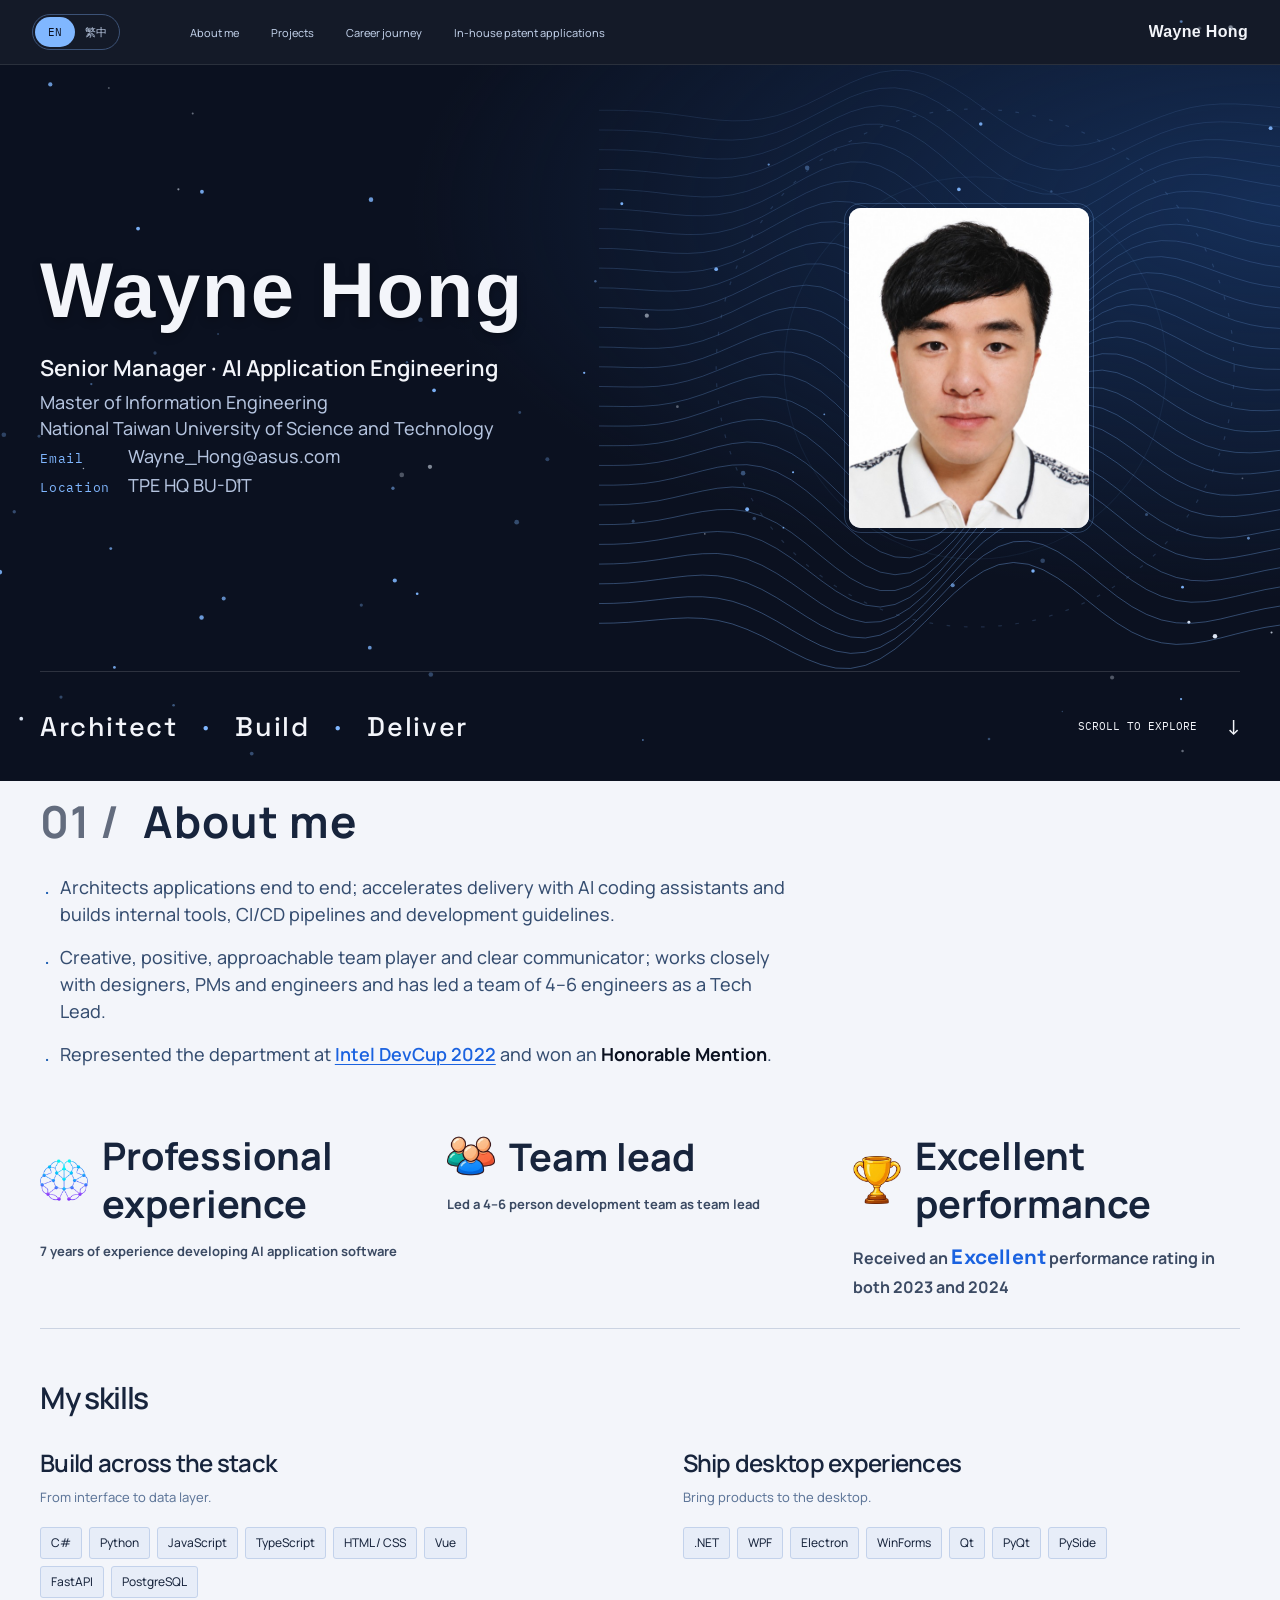
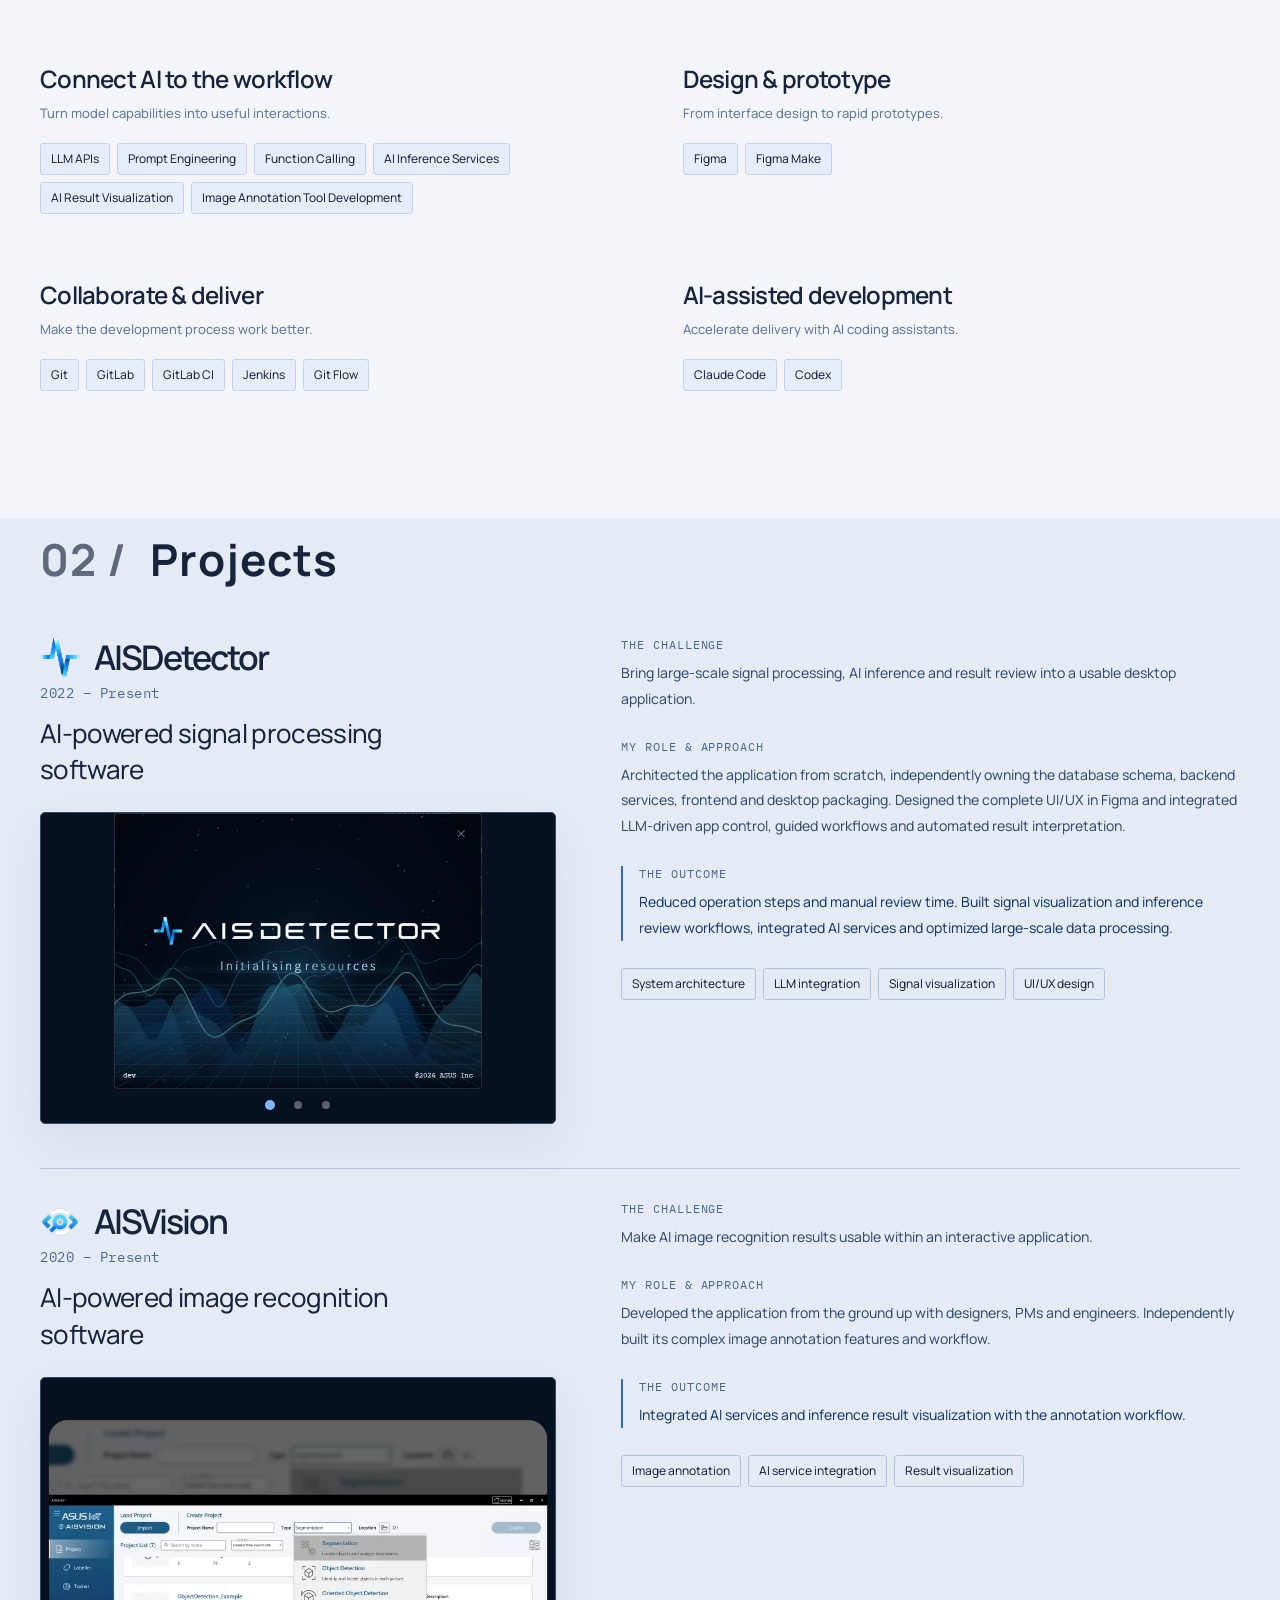
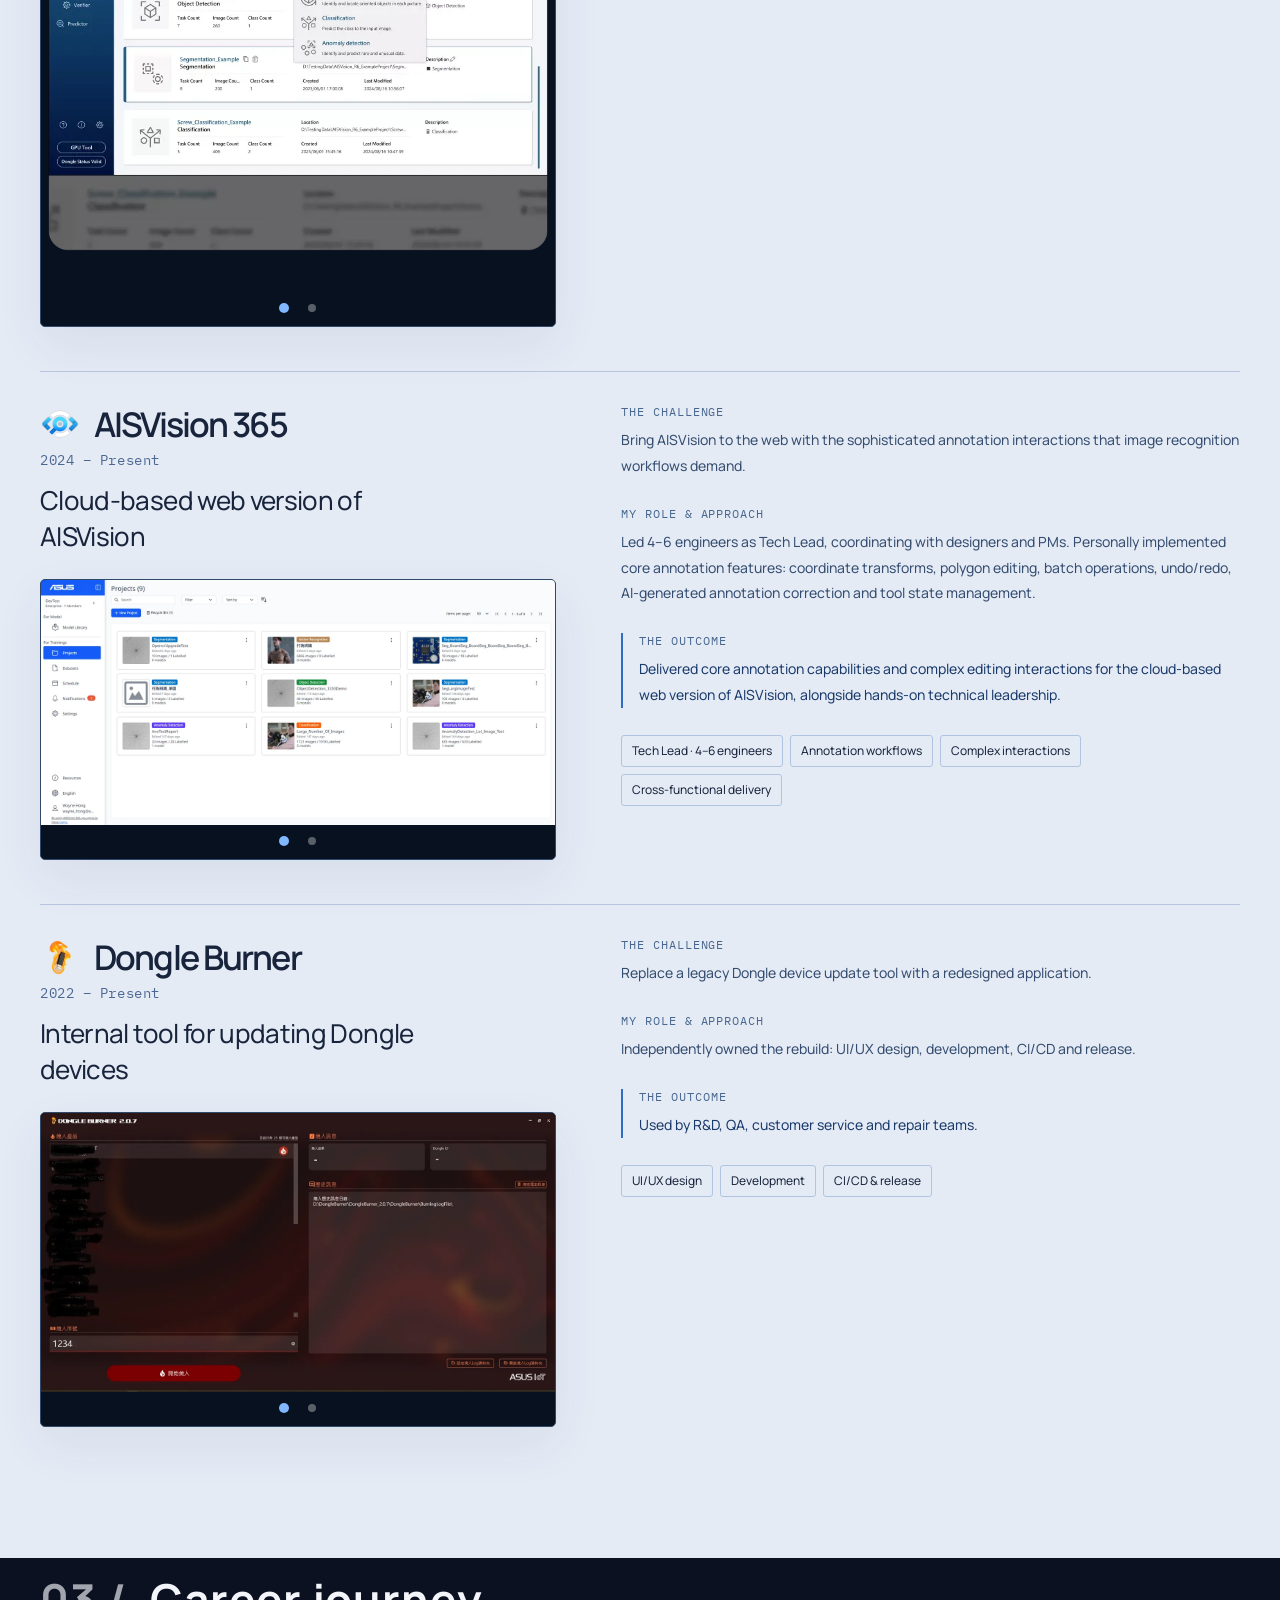
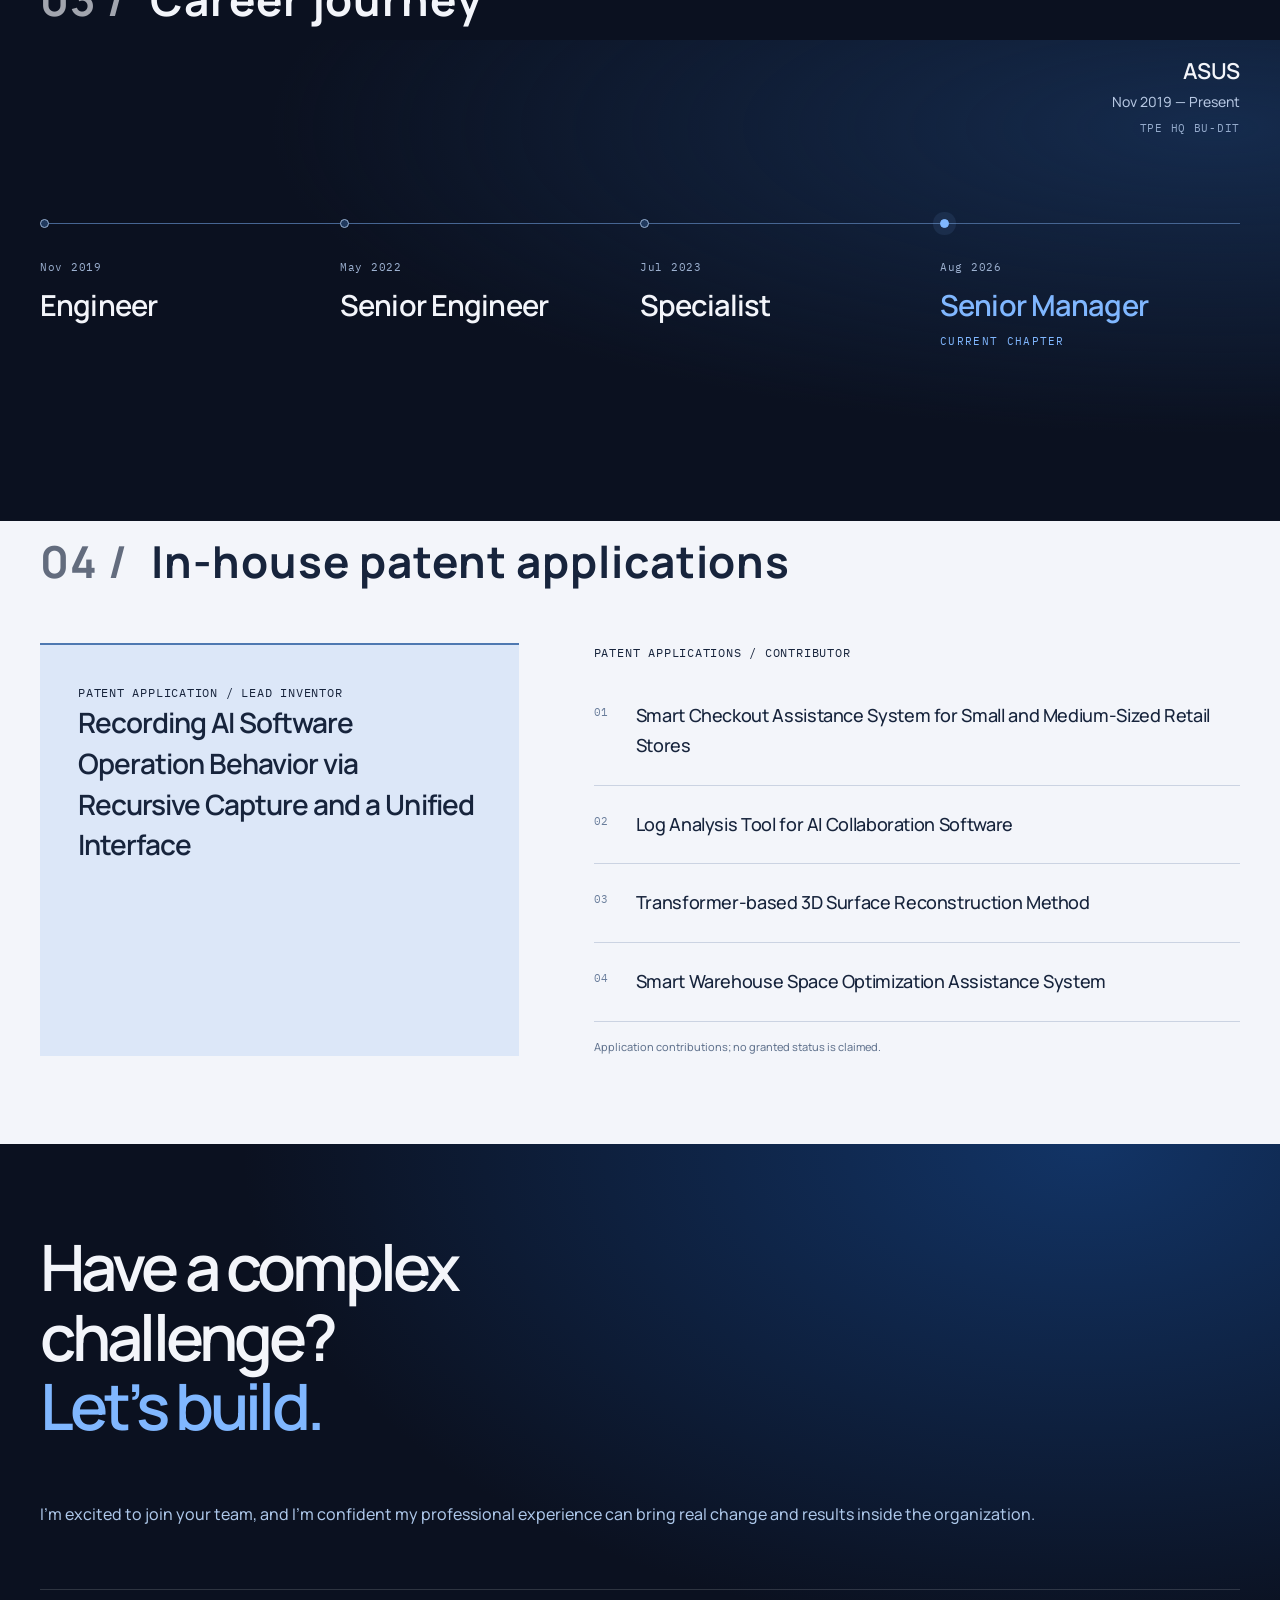
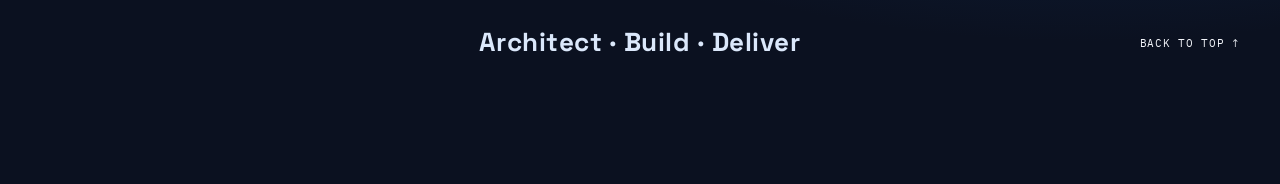
==== commit e28fe9d4: "Publish Qt, PyQt and PySide desktop skills Co-Authored-By: Claude Sonnet 5.5 <noreply@anthropic.com>" ====
--- a/resume/index.html
+++ b/resume/index.html
@@ -39,10 +39,10 @@
         }
       }
     </script>
-    <script type="module" crossorigin src="/resume/assets/index-uV1PakoD.js"></script>
+    <script type="module" crossorigin src="/resume/assets/index-I5JKR01O.js"></script>
     <link rel="stylesheet" crossorigin href="/resume/assets/index-DXVqKjLN.css">
   </head>
   <body>
-    <div id="app"><div class="site-shell"><!--[--><a class="skip-link" href="#main">Skip to content</a><header class="site-header"><div class="header-inner"><button class="lang-switch" aria-label="Language: English"><!--[--><span lang="en" class="lang-option active" aria-hidden="true">EN</span><span lang="zh-Hant" class="lang-option" aria-hidden="true">繁中</span><!--]--></button><nav id="primary-nav" aria-label="Main navigation" class="primary-nav"><!--[--><a style="--i:0;" href="#expertise">About me</a><a style="--i:1;" href="#work">Projects</a><a style="--i:2;" href="#journey">Career journey</a><a style="--i:3;" href="#credentials">In-house patent applications</a><!--]--></nav><a href="#intro" class="header-name name-en" aria-hidden="true" title="BACK TO TOP ↑"><canvas class="particle-field" aria-hidden="true"></canvas>Wayne Hong</a><div class="header-actions"><button class="menu-toggle" aria-expanded="false" aria-controls="primary-nav">Menu</button></div></div><div class="reading-progress" aria-hidden="true"></div></header><!--]--><main id="main" tabindex="-1"><section id="intro" class="hero dark-section" data-section><canvas class="particle-field" aria-hidden="true"></canvas><div class="hero-grid content-width"><div class="hero-copy"><h1 class="hero-name name-en hero-enter">Wayne Hong</h1><ul class="hero-facts hero-enter"><li class="hero-role"><!--[--><span>Senior Manager</span><span>AI Application Engineering</span><!--]--></li><li>Master of Information Engineering<br>National Taiwan University of Science and Technology</li><li><dl class="hero-contact"><dt class="label">Email</dt><dd>Wayne_Hong@asus.com</dd><dt class="label">Location</dt><dd>TPE HQ BU-DIT</dd></dl></li></ul></div><div class="hero-art hero-enter"><svg class="signal-field" viewbox="0 0 600 530" fill="none" aria-hidden="true"><g class="field-lines"><!--[--><path d="M0.0,56.0 L12.0,56.0 L24.0,56.3 L36.0,56.8 L48.0,57.8 L60.0,59.2 L72.0,60.8 L84.0,62.5 L96.0,63.9 L108.0,64.6 L120.0,64.4 L132.0,63.0 L144.0,60.4 L156.0,56.4 L168.0,51.4 L180.0,45.6 L192.0,39.5 L204.0,33.7 L216.0,28.8 L228.0,25.2 L240.0,23.6 L252.0,24.0 L264.0,26.7 L276.0,31.5 L288.0,38.1 L300.0,45.9 L312.0,54.5 L324.0,62.9 L336.0,70.7 L348.0,77.2 L360.0,81.8 L372.0,84.5 L384.0,85.0 L396.0,83.6 L408.0,80.5 L420.0,76.1 L432.0,71.1 L444.0,65.9 L456.0,61.1 L468.0,56.9 L480.0,53.8 L492.0,51.8 L504.0,50.9 L516.0,50.9 L528.0,51.6 L540.0,52.6 L552.0,53.8 L564.0,54.8 L576.0,55.5 L588.0,55.9 L600.0,56.0" stroke="currentColor" opacity="0.14" stroke-width=".8"></path><path d="M0.0,72.0 L12.0,72.1 L24.0,72.4 L36.0,73.1 L48.0,74.2 L60.0,75.6 L72.0,77.3 L84.0,78.8 L96.0,79.9 L108.0,80.2 L120.0,79.4 L132.0,77.3 L144.0,73.9 L156.0,69.1 L168.0,63.4 L180.0,57.2 L192.0,51.0 L204.0,45.3 L216.0,40.9 L228.0,38.3 L240.0,37.8 L252.0,39.7 L264.0,43.9 L276.0,50.2 L288.0,58.2 L300.0,67.2 L312.0,76.5 L324.0,85.4 L336.0,93.1 L348.0,99.2 L360.0,103.1 L372.0,104.6 L384.0,103.9 L396.0,101.2 L408.0,96.8 L420.0,91.4 L432.0,85.5 L444.0,79.8 L456.0,74.6 L468.0,70.5 L480.0,67.6 L492.0,65.9 L504.0,65.4 L516.0,65.8 L528.0,66.9 L540.0,68.3 L552.0,69.6 L564.0,70.8 L576.0,71.5 L588.0,71.9 L600.0,72.0" stroke="currentColor" opacity="0.1511111111111111" stroke-width=".8"></path><path d="M0.0,88.0 L12.0,88.1 L24.0,88.5 L36.0,89.3 L48.0,90.5 L60.0,92.0 L72.0,93.6 L84.0,94.9 L96.0,95.6 L108.0,95.4 L120.0,93.9 L132.0,91.1 L144.0,86.9 L156.0,81.4 L168.0,75.2 L180.0,68.7 L192.0,62.5 L204.0,57.3 L216.0,53.7 L228.0,52.2 L240.0,53.2 L252.0,56.6 L264.0,62.4 L276.0,70.3 L288.0,79.6 L300.0,89.5 L312.0,99.4 L324.0,108.4 L336.0,115.8 L348.0,121.1 L360.0,123.9 L372.0,124.1 L384.0,122.0 L396.0,117.9 L408.0,112.2 L420.0,105.8 L432.0,99.2 L444.0,93.0 L456.0,87.7 L468.0,83.7 L480.0,81.1 L492.0,79.9 L504.0,79.9 L516.0,80.9 L528.0,82.4 L540.0,84.0 L552.0,85.6 L564.0,86.8 L576.0,87.6 L588.0,87.9 L600.0,88.0" stroke="currentColor" opacity="0.16222222222222224" stroke-width=".8"></path><path d="M0.0,104.0 L12.0,104.1 L24.0,104.6 L36.0,105.5 L48.0,106.8 L60.0,108.3 L72.0,109.7 L84.0,110.8 L96.0,111.0 L108.0,110.2 L120.0,108.0 L132.0,104.4 L144.0,99.4 L156.0,93.4 L168.0,86.9 L180.0,80.3 L192.0,74.4 L204.0,69.9 L216.0,67.4 L228.0,67.3 L240.0,69.8 L252.0,74.9 L264.0,82.4 L276.0,91.7 L288.0,102.1 L300.0,112.8 L312.0,122.9 L324.0,131.7 L336.0,138.4 L348.0,142.5 L360.0,144.0 L372.0,142.7 L384.0,139.0 L396.0,133.4 L408.0,126.6 L420.0,119.2 L432.0,112.0 L444.0,105.5 L456.0,100.3 L468.0,96.6 L480.0,94.6 L492.0,93.9 L504.0,94.6 L516.0,96.0 L528.0,97.9 L540.0,99.9 L552.0,101.6 L564.0,102.9 L576.0,103.6 L588.0,103.9 L600.0,104.0" stroke="currentColor" opacity="0.17333333333333334" stroke-width=".8"></path><path d="M0.0,120.0 L12.0,120.1 L24.0,120.7 L36.0,121.6 L48.0,122.9 L60.0,124.4 L72.0,125.6 L84.0,126.3 L96.0,126.1 L108.0,124.6 L120.0,121.7 L132.0,117.3 L144.0,111.7 L156.0,105.3 L168.0,98.6 L180.0,92.2 L192.0,86.9 L204.0,83.4 L216.0,82.2 L228.0,83.6 L240.0,87.8 L252.0,94.6 L264.0,103.7 L276.0,114.2 L288.0,125.5 L300.0,136.7 L312.0,146.7 L324.0,154.8 L336.0,160.5 L348.0,163.3 L360.0,163.1 L372.0,160.2 L384.0,154.9 L396.0,147.9 L408.0,139.9 L420.0,131.7 L432.0,124.1 L444.0,117.6 L456.0,112.6 L468.0,109.5 L480.0,108.0 L492.0,108.1 L504.0,109.4 L516.0,111.4 L528.0,113.7 L540.0,115.9 L552.0,117.7 L564.0,119.0 L576.0,119.7 L588.0,120.0 L600.0,120.0" stroke="currentColor" opacity="0.18444444444444447" stroke-width=".8"></path><path d="M0.0,136.0 L12.0,136.2 L24.0,136.8 L36.0,137.8 L48.0,139.1 L60.0,140.4 L72.0,141.4 L84.0,141.6 L96.0,140.8 L108.0,138.6 L120.0,135.0 L132.0,130.0 L144.0,123.9 L156.0,117.2 L168.0,110.5 L180.0,104.6 L192.0,100.2 L204.0,97.9 L216.0,98.1 L228.0,101.3 L240.0,107.2 L252.0,115.7 L264.0,126.2 L276.0,137.8 L288.0,149.7 L300.0,160.9 L312.0,170.5 L324.0,177.6 L336.0,181.9 L348.0,183.1 L360.0,181.1 L372.0,176.4 L384.0,169.4 L396.0,161.1 L408.0,152.1 L420.0,143.4 L432.0,135.5 L444.0,129.2 L456.0,124.8 L468.0,122.3 L480.0,121.6 L492.0,122.4 L504.0,124.4 L516.0,126.9 L528.0,129.6 L540.0,132.0 L552.0,133.9 L564.0,135.2 L576.0,135.8 L588.0,136.0 L600.0,136.0" stroke="currentColor" opacity="0.19555555555555557" stroke-width=".8"></path><path d="M0.0,152.0 L12.0,152.2 L24.0,152.8 L36.0,153.8 L48.0,155.1 L60.0,156.2 L72.0,156.8 L84.0,156.6 L96.0,155.2 L108.0,152.3 L120.0,148.0 L132.0,142.5 L144.0,136.0 L156.0,129.3 L168.0,123.0 L180.0,117.8 L192.0,114.4 L204.0,113.5 L216.0,115.5 L228.0,120.4 L240.0,128.1 L252.0,138.1 L264.0,149.8 L276.0,162.2 L288.0,174.3 L300.0,185.2 L312.0,193.9 L324.0,199.7 L336.0,202.3 L348.0,201.6 L360.0,197.7 L372.0,191.1 L384.0,182.6 L396.0,173.1 L408.0,163.3 L420.0,154.2 L432.0,146.5 L444.0,140.7 L456.0,136.9 L468.0,135.2 L480.0,135.4 L492.0,137.1 L504.0,139.7 L516.0,142.8 L528.0,145.8 L540.0,148.4 L552.0,150.2 L564.0,151.4 L576.0,151.9 L588.0,152.0 L600.0,152.0" stroke="currentColor" opacity="0.20666666666666667" stroke-width=".8"></path><path d="M0.0,168.0 L12.0,168.2 L24.0,168.9 L36.0,169.9 L48.0,171.0 L60.0,171.9 L72.0,172.1 L84.0,171.4 L96.0,169.3 L108.0,165.8 L120.0,160.9 L132.0,155.0 L144.0,148.4 L156.0,141.8 L168.0,136.0 L180.0,131.8 L192.0,129.8 L204.0,130.5 L216.0,134.2 L228.0,140.9 L240.0,150.2 L252.0,161.6 L264.0,174.2 L276.0,187.0 L288.0,199.0 L300.0,209.1 L312.0,216.5 L324.0,220.7 L336.0,221.4 L348.0,218.6 L360.0,212.7 L372.0,204.4 L384.0,194.5 L396.0,183.9 L408.0,173.7 L420.0,164.6 L432.0,157.2 L444.0,152.0 L456.0,149.1 L468.0,148.4 L480.0,149.6 L492.0,152.1 L504.0,155.4 L516.0,158.9 L528.0,162.2 L540.0,164.8 L552.0,166.6 L564.0,167.7 L576.0,168.1 L588.0,168.1 L600.0,168.0" stroke="currentColor" opacity="0.2177777777777778" stroke-width=".8"></path><path d="M0.0,184.0 L12.0,184.2 L24.0,184.9 L36.0,185.8 L48.0,186.8 L60.0,187.4 L72.0,187.2 L84.0,185.9 L96.0,183.2 L108.0,179.1 L120.0,173.8 L132.0,167.6 L144.0,161.1 L156.0,154.9 L168.0,149.9 L180.0,146.9 L192.0,146.4 L204.0,148.8 L216.0,154.3 L228.0,162.7 L240.0,173.5 L252.0,186.0 L264.0,199.2 L276.0,212.0 L288.0,223.3 L300.0,232.3 L312.0,238.1 L324.0,240.4 L336.0,238.9 L348.0,234.0 L360.0,226.2 L372.0,216.2 L384.0,205.1 L396.0,193.8 L408.0,183.4 L420.0,174.5 L432.0,167.8 L444.0,163.5 L456.0,161.7 L468.0,162.1 L480.0,164.3 L492.0,167.6 L504.0,171.5 L516.0,175.4 L528.0,178.8 L540.0,181.4 L552.0,183.1 L564.0,184.0 L576.0,184.2 L588.0,184.1 L600.0,184.0" stroke="currentColor" opacity="0.22888888888888892" stroke-width=".8"></path><path d="M0.0,200.0 L12.0,200.2 L24.0,200.9 L36.0,201.7 L48.0,202.5 L60.0,202.7 L72.0,202.1 L84.0,200.2 L96.0,197.0 L108.0,192.4 L120.0,186.8 L132.0,180.5 L144.0,174.2 L156.0,168.7 L168.0,164.8 L180.0,163.1 L192.0,164.2 L204.0,168.4 L216.0,175.7 L228.0,185.6 L240.0,197.7 L252.0,210.9 L264.0,224.3 L276.0,236.7 L288.0,247.0 L300.0,254.5 L312.0,258.4 L324.0,258.4 L336.0,254.7 L348.0,247.7 L360.0,238.0 L372.0,226.7 L384.0,214.6 L396.0,203.0 L408.0,192.6 L420.0,184.3 L432.0,178.5 L444.0,175.3 L456.0,174.7 L468.0,176.3 L480.0,179.5 L492.0,183.6 L504.0,188.0 L516.0,192.2 L528.0,195.7 L540.0,198.2 L552.0,199.7 L564.0,200.3 L576.0,200.4 L588.0,200.1 L600.0,200.0" stroke="currentColor" opacity="0.24000000000000002" stroke-width=".8"></path><path d="M0.0,216.0 L12.0,216.2 L24.0,216.8 L36.0,217.6 L48.0,218.1 L60.0,218.0 L72.0,216.8 L84.0,214.5 L96.0,210.7 L108.0,205.8 L120.0,200.0 L132.0,193.8 L144.0,188.1 L156.0,183.5 L168.0,180.7 L180.0,180.6 L192.0,183.4 L204.0,189.3 L216.0,198.2 L228.0,209.5 L240.0,222.5 L252.0,236.1 L264.0,249.2 L276.0,260.8 L288.0,269.7 L300.0,275.3 L312.0,277.0 L324.0,274.7 L336.0,268.8 L348.0,259.7 L360.0,248.4 L372.0,235.9 L384.0,223.2 L396.0,211.5 L408.0,201.6 L420.0,194.2 L432.0,189.5 L444.0,187.7 L456.0,188.4 L468.0,191.1 L480.0,195.3 L492.0,200.1 L504.0,205.0 L516.0,209.3 L528.0,212.7 L540.0,215.0 L552.0,216.3 L564.0,216.7 L576.0,216.5 L588.0,216.2 L600.0,216.0" stroke="currentColor" opacity="0.2511111111111111" stroke-width=".8"></path><path d="M0.0,232.0 L12.0,232.2 L24.0,232.8 L36.0,233.4 L48.0,233.6 L60.0,233.1 L72.0,231.5 L84.0,228.7 L96.0,224.5 L108.0,219.4 L120.0,213.5 L132.0,207.7 L144.0,202.7 L156.0,199.1 L168.0,197.8 L180.0,199.3 L192.0,203.8 L204.0,211.3 L216.0,221.6 L228.0,234.0 L240.0,247.5 L252.0,261.1 L264.0,273.6 L276.0,283.9 L288.0,291.0 L300.0,294.5 L312.0,293.8 L324.0,289.2 L336.0,281.1 L348.0,270.1 L360.0,257.4 L372.0,244.1 L384.0,231.2 L396.0,219.8 L408.0,210.7 L420.0,204.5 L432.0,201.2 L444.0,200.7 L456.0,202.8 L468.0,206.7 L480.0,211.7 L492.0,217.2 L504.0,222.3 L516.0,226.7 L528.0,229.9 L540.0,232.0 L552.0,232.9 L564.0,233.0 L576.0,232.6 L588.0,232.2 L600.0,232.0" stroke="currentColor" opacity="0.26222222222222225" stroke-width=".8"></path><path d="M0.0,248.0 L12.0,248.2 L24.0,248.7 L36.0,249.1 L48.0,249.0 L60.0,248.1 L72.0,246.1 L84.0,242.9 L96.0,238.5 L108.0,233.2 L120.0,227.6 L132.0,222.3 L144.0,218.1 L156.0,215.8 L168.0,216.0 L180.0,219.1 L192.0,225.2 L204.0,234.3 L216.0,245.7 L228.0,258.8 L240.0,272.5 L252.0,285.6 L264.0,297.0 L276.0,305.6 L288.0,310.7 L300.0,311.8 L312.0,308.7 L324.0,301.8 L336.0,291.6 L348.0,279.1 L360.0,265.4 L372.0,251.6 L384.0,238.9 L396.0,228.2 L408.0,220.2 L420.0,215.3 L432.0,213.6 L444.0,214.7 L456.0,218.1 L468.0,223.1 L480.0,228.9 L492.0,234.7 L504.0,240.0 L516.0,244.3 L528.0,247.3 L540.0,248.9 L552.0,249.5 L564.0,249.3 L576.0,248.8 L588.0,248.2 L600.0,248.0" stroke="currentColor" opacity="0.2733333333333333" stroke-width=".8"></path><path d="M0.0,264.0 L12.0,264.2 L24.0,264.6 L36.0,264.8 L48.0,264.4 L60.0,263.1 L72.0,260.8 L84.0,257.2 L96.0,252.6 L108.0,247.4 L120.0,242.2 L132.0,237.6 L144.0,234.5 L156.0,233.5 L168.0,235.2 L180.0,239.9 L192.0,247.6 L204.0,257.9 L216.0,270.2 L228.0,283.6 L240.0,297.0 L252.0,309.2 L264.0,319.1 L276.0,325.8 L288.0,328.6 L300.0,327.3 L312.0,321.8 L324.0,312.6 L336.0,300.6 L348.0,286.9 L360.0,272.5 L372.0,258.7 L384.0,246.5 L396.0,236.9 L408.0,230.3 L420.0,227.0 L432.0,226.9 L444.0,229.5 L456.0,234.2 L468.0,240.2 L480.0,246.6 L492.0,252.8 L504.0,258.0 L516.0,262.1 L528.0,264.6 L540.0,265.9 L552.0,266.1 L564.0,265.6 L576.0,264.9 L588.0,264.2 L600.0,264.0" stroke="currentColor" opacity="0.28444444444444444" stroke-width=".8"></path><path d="M0.0,280.0 L12.0,280.2 L24.0,280.4 L36.0,280.4 L48.0,279.8 L60.0,278.2 L72.0,275.4 L84.0,271.7 L96.0,267.0 L108.0,262.1 L120.0,257.4 L132.0,253.7 L144.0,251.8 L156.0,252.2 L168.0,255.4 L180.0,261.6 L192.0,270.6 L204.0,281.9 L216.0,294.7 L228.0,308.0 L240.0,320.7 L252.0,331.7 L264.0,339.8 L276.0,344.2 L288.0,344.6 L300.0,340.7 L312.0,332.9 L324.0,321.8 L336.0,308.4 L348.0,293.7 L360.0,279.1 L372.0,265.7 L384.0,254.5 L396.0,246.2 L408.0,241.3 L420.0,239.8 L432.0,241.3 L444.0,245.4 L456.0,251.3 L468.0,258.1 L480.0,265.0 L492.0,271.2 L504.0,276.3 L516.0,279.9 L528.0,282.1 L540.0,282.9 L552.0,282.7 L564.0,281.9 L576.0,281.0 L588.0,280.3 L600.0,280.0" stroke="currentColor" opacity="0.29555555555555557" stroke-width=".8"></path><path d="M0.0,296.0 L12.0,296.1 L24.0,296.3 L36.0,296.0 L48.0,295.1 L60.0,293.2 L72.0,290.3 L84.0,286.4 L96.0,281.9 L108.0,277.3 L120.0,273.3 L132.0,270.6 L144.0,270.0 L156.0,271.8 L168.0,276.4 L180.0,283.9 L192.0,294.0 L204.0,305.9 L216.0,318.8 L228.0,331.7 L240.0,343.3 L252.0,352.6 L264.0,358.6 L276.0,360.7 L288.0,358.6 L300.0,352.3 L312.0,342.4 L324.0,329.6 L336.0,315.1 L348.0,300.0 L360.0,285.6 L372.0,273.0 L384.0,263.1 L396.0,256.5 L408.0,253.4 L420.0,253.7 L432.0,256.9 L444.0,262.4 L456.0,269.3 L468.0,276.7 L480.0,283.8 L492.0,289.9 L504.0,294.7 L516.0,297.8 L528.0,299.4 L540.0,299.7 L552.0,299.1 L564.0,298.1 L576.0,297.0 L588.0,296.3 L600.0,296.0" stroke="currentColor" opacity="0.30666666666666664" stroke-width=".8"></path><path d="M0.0,312.0 L12.0,312.1 L24.0,312.1 L36.0,311.7 L48.0,310.5 L60.0,308.3 L72.0,305.2 L84.0,301.3 L96.0,297.1 L108.0,293.1 L120.0,289.9 L132.0,288.3 L144.0,288.9 L156.0,292.1 L168.0,298.1 L180.0,306.7 L192.0,317.5 L204.0,329.7 L216.0,342.4 L228.0,354.4 L240.0,364.6 L252.0,371.9 L264.0,375.7 L276.0,375.3 L288.0,370.7 L300.0,362.2 L312.0,350.4 L324.0,336.4 L336.0,321.2 L348.0,306.1 L360.0,292.4 L372.0,281.0 L384.0,272.7 L396.0,267.9 L408.0,266.7 L420.0,268.8 L432.0,273.6 L444.0,280.3 L456.0,288.0 L468.0,295.9 L480.0,303.0 L492.0,308.9 L504.0,313.1 L516.0,315.7 L528.0,316.7 L540.0,316.5 L552.0,315.5 L564.0,314.2 L576.0,313.0 L588.0,312.3 L600.0,312.0" stroke="currentColor" opacity="0.3177777777777778" stroke-width=".8"></path><path d="M0.0,328.0 L12.0,328.0 L24.0,327.9 L36.0,327.3 L48.0,325.9 L60.0,323.6 L72.0,320.4 L84.0,316.7 L96.0,312.8 L108.0,309.4 L120.0,307.1 L132.0,306.7 L144.0,308.6 L156.0,313.0 L168.0,320.1 L180.0,329.6 L192.0,340.8 L204.0,352.9 L216.0,365.0 L228.0,375.7 L240.0,384.2 L252.0,389.4 L264.0,390.8 L276.0,388.0 L288.0,381.1 L300.0,370.6 L312.0,357.4 L324.0,342.4 L336.0,327.0 L348.0,312.4 L360.0,299.7 L372.0,289.9 L384.0,283.4 L396.0,280.7 L408.0,281.4 L420.0,285.3 L432.0,291.5 L444.0,299.3 L456.0,307.5 L468.0,315.5 L480.0,322.5 L492.0,327.9 L504.0,331.5 L516.0,333.4 L528.0,333.8 L540.0,333.1 L552.0,331.8 L564.0,330.3 L576.0,329.0 L588.0,328.2 L600.0,328.0" stroke="currentColor" opacity="0.3288888888888889" stroke-width=".8"></path><path d="M0.0,344.0 L12.0,344.0 L24.0,343.8 L36.0,343.0 L48.0,341.4 L60.0,339.0 L72.0,335.8 L84.0,332.3 L96.0,328.9 L108.0,326.3 L120.0,325.0 L132.0,325.7 L144.0,328.7 L156.0,334.3 L168.0,342.3 L180.0,352.3 L192.0,363.7 L204.0,375.4 L216.0,386.4 L228.0,395.6 L240.0,402.1 L252.0,405.0 L264.0,404.0 L276.0,398.9 L288.0,389.9 L300.0,377.8 L312.0,363.5 L324.0,348.2 L336.0,333.0 L348.0,319.3 L360.0,308.1 L372.0,300.0 L384.0,295.6 L396.0,294.9 L408.0,297.6 L420.0,303.0 L432.0,310.5 L444.0,319.0 L456.0,327.6 L468.0,335.5 L480.0,342.1 L492.0,346.9 L504.0,349.8 L516.0,351.0 L528.0,350.8 L540.0,349.6 L552.0,347.9 L564.0,346.3 L576.0,345.0 L588.0,344.2 L600.0,344.0" stroke="currentColor" opacity="0.34" stroke-width=".8"></path><path d="M0.0,360.0 L12.0,360.0 L24.0,359.6 L36.0,358.7 L48.0,357.0 L60.0,354.5 L72.0,351.5 L84.0,348.3 L96.0,345.5 L108.0,343.7 L120.0,343.4 L132.0,345.2 L144.0,349.3 L156.0,355.8 L168.0,364.5 L180.0,374.7 L192.0,385.8 L204.0,396.7 L216.0,406.4 L228.0,413.9 L240.0,418.2 L252.0,418.9 L264.0,415.5 L276.0,408.2 L288.0,397.5 L300.0,384.2 L312.0,369.3 L324.0,354.0 L336.0,339.6 L348.0,327.1 L360.0,317.6 L372.0,311.6 L384.0,309.3 L396.0,310.6 L408.0,315.1 L420.0,322.0 L432.0,330.4 L444.0,339.4 L456.0,348.1 L468.0,355.7 L480.0,361.6 L492.0,365.7 L504.0,367.9 L516.0,368.3 L528.0,367.5 L540.0,365.9 L552.0,364.0 L564.0,362.2 L576.0,360.9 L588.0,360.2 L600.0,360.0" stroke="currentColor" opacity="0.35111111111111115" stroke-width=".8"></path><path d="M0.0,376.0 L12.0,375.9 L24.0,375.5 L36.0,374.4 L48.0,372.7 L60.0,370.2 L72.0,367.4 L84.0,364.7 L96.0,362.5 L108.0,361.5 L120.0,362.2 L132.0,365.0 L144.0,370.0 L156.0,377.2 L168.0,386.3 L180.0,396.5 L192.0,407.0 L204.0,416.8 L216.0,424.9 L228.0,430.5 L240.0,432.6 L252.0,431.0 L264.0,425.5 L276.0,416.4 L288.0,404.3 L300.0,390.1 L312.0,375.0 L324.0,360.3 L336.0,347.0 L348.0,336.2 L360.0,328.6 L372.0,324.7 L384.0,324.5 L396.0,327.8 L408.0,333.9 L420.0,341.9 L432.0,351.0 L444.0,360.3 L456.0,368.8 L468.0,375.8 L480.0,381.1 L492.0,384.3 L504.0,385.6 L516.0,385.4 L528.0,384.0 L540.0,382.0 L552.0,379.9 L564.0,378.1 L576.0,376.8 L588.0,376.2 L600.0,376.0" stroke="currentColor" opacity="0.3622222222222222" stroke-width=".8"></path><path d="M0.0,392.0 L12.0,391.9 L24.0,391.4 L36.0,390.2 L48.0,388.5 L60.0,386.2 L72.0,383.6 L84.0,381.4 L96.0,379.9 L108.0,379.7 L120.0,381.3 L132.0,385.0 L144.0,390.7 L156.0,398.4 L168.0,407.5 L180.0,417.4 L192.0,427.0 L204.0,435.5 L216.0,441.9 L228.0,445.4 L240.0,445.4 L252.0,441.6 L264.0,434.2 L276.0,423.6 L288.0,410.5 L300.0,396.0 L312.0,381.3 L324.0,367.4 L336.0,355.6 L348.0,346.7 L360.0,341.2 L372.0,339.5 L384.0,341.4 L396.0,346.4 L408.0,353.8 L420.0,362.8 L432.0,372.3 L444.0,381.5 L456.0,389.5 L468.0,395.8 L480.0,400.2 L492.0,402.5 L504.0,403.0 L516.0,402.1 L528.0,400.2 L540.0,397.9 L552.0,395.7 L564.0,393.9 L576.0,392.7 L588.0,392.1 L600.0,392.0" stroke="currentColor" opacity="0.37333333333333335" stroke-width=".8"></path><path d="M0.0,408.0 L12.0,407.9 L24.0,407.3 L36.0,406.1 L48.0,404.4 L60.0,402.2 L72.0,400.1 L84.0,398.3 L96.0,397.6 L108.0,398.2 L120.0,400.6 L132.0,405.0 L144.0,411.3 L156.0,419.2 L168.0,428.1 L180.0,437.3 L192.0,445.8 L204.0,452.8 L216.0,457.3 L228.0,458.8 L240.0,456.7 L252.0,451.0 L264.0,442.0 L276.0,430.3 L288.0,416.7 L300.0,402.3 L312.0,388.3 L324.0,375.7 L336.0,365.7 L348.0,358.8 L360.0,355.6 L372.0,355.9 L384.0,359.7 L396.0,366.2 L408.0,374.7 L420.0,384.2 L432.0,393.9 L444.0,402.7 L456.0,410.1 L468.0,415.6 L480.0,418.9 L492.0,420.3 L504.0,420.0 L516.0,418.4 L528.0,416.2 L540.0,413.7 L552.0,411.4 L564.0,409.7 L576.0,408.6 L588.0,408.1 L600.0,408.0" stroke="currentColor" opacity="0.3844444444444445" stroke-width=".8"></path><path d="M0.0,424.0 L12.0,423.8 L24.0,423.2 L36.0,422.0 L48.0,420.4 L60.0,418.5 L72.0,416.7 L84.0,415.6 L96.0,415.4 L108.0,416.8 L120.0,419.9 L132.0,424.9 L144.0,431.5 L156.0,439.3 L168.0,447.8 L180.0,456.1 L192.0,463.3 L204.0,468.6 L216.0,471.3 L228.0,470.7 L240.0,466.8 L252.0,459.5 L264.0,449.2 L276.0,436.8 L288.0,423.1 L300.0,409.3 L312.0,396.4 L324.0,385.5 L336.0,377.4 L348.0,372.7 L360.0,371.6 L372.0,373.9 L384.0,379.3 L396.0,387.1 L408.0,396.4 L420.0,406.1 L432.0,415.5 L444.0,423.8 L456.0,430.3 L468.0,434.8 L480.0,437.2 L492.0,437.7 L504.0,436.6 L516.0,434.5 L528.0,431.9 L540.0,429.2 L552.0,427.0 L564.0,425.4 L576.0,424.4 L588.0,424.1 L600.0,424.0" stroke="currentColor" opacity="0.39555555555555555" stroke-width=".8"></path><path d="M0.0,440.0 L12.0,439.8 L24.0,439.2 L36.0,438.0 L48.0,436.5 L60.0,434.9 L72.0,433.6 L84.0,432.9 L96.0,433.5 L108.0,435.5 L120.0,439.2 L132.0,444.5 L144.0,451.2 L156.0,458.7 L168.0,466.5 L180.0,473.7 L192.0,479.5 L204.0,483.1 L216.0,483.9 L228.0,481.6 L240.0,476.0 L252.0,467.4 L264.0,456.3 L276.0,443.6 L288.0,430.2 L300.0,417.3 L312.0,405.9 L324.0,396.8 L336.0,390.8 L348.0,388.2 L360.0,389.2 L372.0,393.3 L384.0,400.1 L396.0,408.8 L408.0,418.5 L420.0,428.2 L432.0,437.1 L444.0,444.6 L456.0,450.1 L468.0,453.5 L480.0,454.9 L492.0,454.5 L504.0,452.8 L516.0,450.2 L528.0,447.4 L540.0,444.7 L552.0,442.6 L564.0,441.1 L576.0,440.3 L588.0,440.0 L600.0,440.0" stroke="currentColor" opacity="0.4066666666666667" stroke-width=".8"></path><path d="M0.0,456.0 L12.0,455.8 L24.0,455.2 L36.0,454.1 L48.0,452.8 L60.0,451.4 L72.0,450.5 L84.0,450.5 L96.0,451.6 L108.0,454.1 L120.0,458.2 L132.0,463.7 L144.0,470.2 L156.0,477.3 L168.0,484.2 L180.0,490.2 L192.0,494.5 L204.0,496.4 L216.0,495.5 L228.0,491.5 L240.0,484.5 L252.0,475.0 L264.0,463.5 L276.0,451.0 L288.0,438.3 L300.0,426.6 L312.0,416.9 L324.0,409.8 L336.0,405.9 L348.0,405.4 L360.0,408.2 L372.0,413.9 L384.0,421.8 L396.0,431.0 L408.0,440.8 L420.0,450.2 L432.0,458.4 L444.0,464.8 L456.0,469.3 L468.0,471.6 L480.0,472.0 L492.0,470.8 L504.0,468.5 L516.0,465.6 L528.0,462.7 L540.0,460.1 L552.0,458.1 L564.0,456.8 L576.0,456.2 L588.0,456.0 L600.0,456.0" stroke="currentColor" opacity="0.4177777777777778" stroke-width=".8"></path><path d="M0.0,472.0 L12.0,471.8 L24.0,471.2 L36.0,470.2 L48.0,469.1 L60.0,468.1 L72.0,467.6 L84.0,468.0 L96.0,469.6 L108.0,472.5 L120.0,476.9 L132.0,482.3 L144.0,488.6 L156.0,495.0 L168.0,500.9 L180.0,505.5 L192.0,508.3 L204.0,508.6 L216.0,506.1 L228.0,500.8 L240.0,492.9 L252.0,482.8 L264.0,471.2 L276.0,459.2 L288.0,447.6 L300.0,437.5 L312.0,429.6 L324.0,424.5 L336.0,422.7 L348.0,424.1 L360.0,428.5 L372.0,435.4 L384.0,444.0 L396.0,453.5 L408.0,463.1 L420.0,471.8 L432.0,479.1 L444.0,484.5 L456.0,487.8 L468.0,489.1 L480.0,488.5 L492.0,486.6 L504.0,483.9 L516.0,480.8 L528.0,477.8 L540.0,475.3 L552.0,473.5 L564.0,472.5 L576.0,472.0 L588.0,472.0 L600.0,472.0" stroke="currentColor" opacity="0.4288888888888889" stroke-width=".8"></path><!--]--></g><circle cx="305" cy="265" r="210" stroke="currentColor" stroke-opacity=".2" stroke-dasharray="3 11"></circle><circle cx="305" cy="265" r="155" stroke="currentColor" stroke-opacity=".08"></circle></svg><figure class="portrait-frame"><img src="/resume/wayne.jpg" alt="Wayne Hong" width="540" height="720" fetchpriority="high"></figure></div></div><div class="hero-footer content-width"><p>Architect <span>·</span> Build <span>·</span> Deliver</p><a href="#expertise" class="scroll-cue">SCROLL TO EXPLORE <span aria-hidden="true">↓</span></a></div></section><section id="expertise" data-section class="expertise-section section-pad"><div class="content-width"><h2 class="section-label"><span class="index">01 /</span> About me</h2><div class="about-text" data-reveal><!--[--><p><!--[--><!--[--><!--[-->Architects applications end to end; accelerates delivery with AI coding assistants and builds internal tools, CI/CD pipelines and development guidelines.<!--]--><!--]--><!--]--></p><p><!--[--><!--[--><!--[-->Creative, positive, approachable team player and clear communicator; works closely with designers, PMs and engineers and has led a team of 4–6 engineers as a Tech Lead.<!--]--><!--]--><!--]--></p><p><!--[--><!--[--><!--[-->Represented the department at <!--]--><!--]--><!--[--><a href="https://unikoshardware.com/2022/12/2022-intel-devcup-openvino-pr.html" target="_blank" rel="noopener noreferrer">Intel DevCup 2022</a><!--]--><!--[--><!--[--> and won an <!--]--><!--]--><!--[--><span class="highlight">Honorable Mention</span><!--]--><!--[--><!--[-->.<!--]--><!--]--><!--]--></p><!--]--></div><div class="evidence-strip" data-reveal><!--[--><div><div class="evidence-head"><img class="evidence-icon" src="/resume/icons/brain.webp" alt="" width="160" height="160"><span class="evidence-value">Professional experience</span></div><p><!--[--><!--[--><!--[-->7 years of experience developing AI application software<!--]--><!--]--><!--]--></p></div><div><div class="evidence-head"><img class="evidence-icon" src="/resume/icons/team.webp" alt="" width="160" height="160"><span class="evidence-value">Team lead</span></div><p><!--[--><!--[--><!--[-->Led a 4–6 person development team as team lead<!--]--><!--]--><!--]--></p></div><div><div class="evidence-head"><img class="evidence-icon" src="/resume/icons/trophy.webp" alt="" width="160" height="160"><span class="evidence-value">Excellent performance</span></div><p><!--[--><!--[--><!--[-->Received an <!--]--><!--]--><!--[--><span class="highlight">Excellent</span><!--]--><!--[--><!--[--> performance rating in both 2023 and 2024<!--]--><!--]--><!--]--></p></div><!--]--></div><div class="toolkit-header" data-reveal><h3>My skills</h3></div><div class="skill-groups"><!--[--><article data-reveal><h4>Build across the stack</h4><p>From interface to data layer.</p><ul class="tags"><!--[--><li>C#</li><li>Python</li><li>JavaScript</li><li>TypeScript</li><li>HTML / CSS</li><li>Vue</li><li>FastAPI</li><li>PostgreSQL</li><!--]--></ul></article><article data-reveal><h4>Ship desktop experiences</h4><p>Bring products to the desktop.</p><ul class="tags"><!--[--><li>.NET</li><li>WPF</li><li>Electron</li><li>WinForms</li><!--]--></ul></article><article data-reveal><h4>Connect AI to the workflow</h4><p>Turn model capabilities into useful interactions.</p><ul class="tags"><!--[--><li>LLM APIs</li><li>Prompt Engineering</li><li>Function Calling</li><li>AI Inference Services</li><li>AI Result Visualization</li><li>Image Annotation Tool Development</li><!--]--></ul></article><article data-reveal><h4>Design &amp; prototype</h4><p>From interface design to rapid prototypes.</p><ul class="tags"><!--[--><li>Figma</li><li>Figma Make</li><!--]--></ul></article><article data-reveal><h4>Collaborate &amp; deliver</h4><p>Make the development process work better.</p><ul class="tags"><!--[--><li>Git</li><li>GitLab</li><li>GitLab CI</li><li>Jenkins</li><li>Git Flow</li><!--]--></ul></article><article data-reveal><h4>AI-assisted development</h4><p>Accelerate delivery with AI coding assistants.</p><ul class="tags"><!--[--><li>Claude Code</li><li>Codex</li><!--]--></ul></article><!--]--></div></div></section><section id="work" data-section class="work-section section-pad"><div class="content-width"><h2 class="section-label"><span class="index">02 /</span> Projects</h2><div class="plain-stories"><!--[--><article class="plain-story"><div class="project-intro" data-reveal><div class="project-title"><img class="project-logo" src="/resume/projects/logo-aisdetector.webp" alt="" width="56" height="56"><h3>AISDetector</h3></div><p class="project-period">2022 – Present</p><p class="project-headline">AI-powered signal processing software</p></div><div class="plain-shots"><div class="project-shots" role="group" aria-roledescription="carousel" aria-label="AISDetector"><div class="shots-track" tabindex="0"><!--[--><figure class="shot" style="aspect-ratio:1.8617021276595744;" role="group" aria-roledescription="slide" aria-label="1 / 3"><img src="/resume/projects/aisdetector-splash.webp" alt="AISDetector startup screen" width="640" height="480" loading="lazy" decoding="async"></figure><figure class="shot" style="aspect-ratio:1.8617021276595744;" role="group" aria-roledescription="slide" aria-label="2 / 3"><img src="/resume/projects/aisdetector-workflow.webp" alt="AISDetector workflow editor showing connected processing and AI model nodes" width="1400" height="752" loading="lazy" decoding="async"></figure><figure class="shot" style="aspect-ratio:1.8617021276595744;" role="group" aria-roledescription="slide" aria-label="3 / 3"><img src="/resume/projects/aisdetector-validation.webp" alt="AISDetector validation view with threshold settings, model metrics, a result table and spectrograms" width="1400" height="752" loading="lazy" decoding="async"></figure><!--]--></div><div class="shots-dots"><!--[--><button aria-label="Image 1" aria-current="true"></button><button aria-label="Image 2" aria-current="false"></button><button aria-label="Image 3" aria-current="false"></button><!--]--></div></div></div><div class="project-narrative" data-reveal><div class="narrative-row"><span>THE CHALLENGE</span><p>Bring large-scale signal processing, AI inference and result review into a usable desktop application.</p></div><div class="narrative-row"><span>MY ROLE &amp; APPROACH</span><p>Architected the application from scratch, independently owning the database schema, backend services, frontend and desktop packaging. Designed the complete UI/UX in Figma and integrated LLM-driven app control, guided workflows and automated result interpretation.</p></div><div class="narrative-row outcome"><span>THE OUTCOME</span><p>Reduced operation steps and manual review time. Built signal visualization and inference review workflows, integrated AI services and optimized large-scale data processing.</p></div><ul class="tags" aria-label="Project responsibilities"><!--[--><li>System architecture</li><li>LLM integration</li><li>Signal visualization</li><li>UI/UX design</li><!--]--></ul></div></article><article class="plain-story"><div class="project-intro" data-reveal><div class="project-title"><img class="project-logo" src="/resume/projects/logo-aisvision.webp" alt="" width="56" height="56"><h3>AISVision</h3></div><p class="project-period">2020 – Present</p><p class="project-headline">AI-powered image recognition software</p></div><div class="plain-shots"><div class="project-shots" role="group" aria-roledescription="carousel" aria-label="AISVision"><div class="shots-track" tabindex="0"><!--[--><figure class="shot" style="aspect-ratio:1;" role="group" aria-roledescription="slide" aria-label="1 / 2"><img src="/resume/projects/aisvision-list.webp" alt="AISVision project page with a project list and project type selection" width="800" height="800" loading="lazy" decoding="async"></figure><figure class="shot" style="aspect-ratio:1;" role="group" aria-roledescription="slide" aria-label="2 / 2"><img src="/resume/projects/aisvision-verifier.webp" alt="AISVision verifier comparing ground truth and prediction images" width="800" height="800" loading="lazy" decoding="async"></figure><!--]--></div><div class="shots-dots"><!--[--><button aria-label="Image 1" aria-current="true"></button><button aria-label="Image 2" aria-current="false"></button><!--]--></div></div></div><div class="project-narrative" data-reveal><div class="narrative-row"><span>THE CHALLENGE</span><p>Make AI image recognition results usable within an interactive application.</p></div><div class="narrative-row"><span>MY ROLE &amp; APPROACH</span><p>Developed the application from the ground up with designers, PMs and engineers. Independently built its complex image annotation features and workflow.</p></div><div class="narrative-row outcome"><span>THE OUTCOME</span><p>Integrated AI services and inference result visualization with the annotation workflow.</p></div><ul class="tags" aria-label="Project responsibilities"><!--[--><li>Image annotation</li><li>AI service integration</li><li>Result visualization</li><!--]--></ul></div></article><article class="plain-story"><div class="project-intro" data-reveal><div class="project-title"><img class="project-logo" src="/resume/projects/logo-aisvision.webp" alt="" width="56" height="56"><h3>AISVision 365</h3></div><p class="project-period">2024 – Present</p><p class="project-headline">Cloud-based web version of AISVision</p></div><div class="plain-shots"><div class="project-shots" role="group" aria-roledescription="carousel" aria-label="AISVision 365"><div class="shots-track" tabindex="0"><!--[--><figure class="shot" style="aspect-ratio:2.1021021021021022;" role="group" aria-roledescription="slide" aria-label="1 / 2"><img src="/resume/projects/aisvision365-projects.webp" alt="AISVision 365 project list page" width="1400" height="666" loading="lazy" decoding="async"></figure><figure class="shot" style="aspect-ratio:2.1021021021021022;" role="group" aria-roledescription="slide" aria-label="2 / 2"><img src="/resume/projects/aisvision365-labeler.webp" alt="AISVision 365 image labeler with a category list, annotation toolbar and image list" width="1400" height="665" loading="lazy" decoding="async"></figure><!--]--></div><div class="shots-dots"><!--[--><button aria-label="Image 1" aria-current="true"></button><button aria-label="Image 2" aria-current="false"></button><!--]--></div></div></div><div class="project-narrative" data-reveal><div class="narrative-row"><span>THE CHALLENGE</span><p>Bring AISVision to the web with the sophisticated annotation interactions that image recognition workflows demand.</p></div><div class="narrative-row"><span>MY ROLE &amp; APPROACH</span><p>Led 4–6 engineers as Tech Lead, coordinating with designers and PMs. Personally implemented core annotation features: coordinate transforms, polygon editing, batch operations, undo/redo, AI-generated annotation correction and tool state management.</p></div><div class="narrative-row outcome"><span>THE OUTCOME</span><p>Delivered core annotation capabilities and complex editing interactions for the cloud-based web version of AISVision, alongside hands-on technical leadership.</p></div><ul class="tags" aria-label="Project responsibilities"><!--[--><li>Tech Lead · 4–6 engineers</li><li>Annotation workflows</li><li>Complex interactions</li><li>Cross-functional delivery</li><!--]--></ul></div></article><article class="plain-story"><div class="project-intro" data-reveal><div class="project-title"><img class="project-logo" src="/resume/projects/logo-dongle-burner.webp" alt="" width="56" height="56"><h3>Dongle Burner</h3></div><p class="project-period">2022 – Present</p><p class="project-headline">Internal tool for updating Dongle devices</p></div><div class="plain-shots"><div class="project-shots" role="group" aria-roledescription="carousel" aria-label="Dongle Burner"><div class="shots-track" tabindex="0"><!--[--><figure class="shot" style="aspect-ratio:1.8469656992084433;" role="group" aria-roledescription="slide" aria-label="1 / 2"><img src="/resume/projects/dongle-main.webp" alt="Dongle Burner main window with a product list, serial number input and burn log panel" width="1400" height="758" loading="lazy" decoding="async"></figure><figure class="shot" style="aspect-ratio:1.8469656992084433;" role="group" aria-roledescription="slide" aria-label="2 / 2"><img src="/resume/projects/dongle-burning.webp" alt="Dongle Burner showing the burning-in-progress dialog" width="1400" height="758" loading="lazy" decoding="async"></figure><!--]--></div><div class="shots-dots"><!--[--><button aria-label="Image 1" aria-current="true"></button><button aria-label="Image 2" aria-current="false"></button><!--]--></div></div></div><div class="project-narrative" data-reveal><div class="narrative-row"><span>THE CHALLENGE</span><p>Replace a legacy Dongle device update tool with a redesigned application.</p></div><div class="narrative-row"><span>MY ROLE &amp; APPROACH</span><p>Independently owned the rebuild: UI/UX design, development, CI/CD and release.</p></div><div class="narrative-row outcome"><span>THE OUTCOME</span><p>Used by R&amp;D, QA, customer service and repair teams.</p></div><ul class="tags" aria-label="Project responsibilities"><!--[--><li>UI/UX design</li><li>Development</li><li>CI/CD &amp; release</li><!--]--></ul></div></article><!--]--></div></div></section><section id="journey" data-section class="journey-section dark-section section-pad"><div class="content-width"><h2 class="section-label"><span class="index">03 /</span> Career journey</h2><div class="heading-row" data-reveal><p class="journey-tenure"><strong>ASUS</strong><br>Nov 2019 — Present<br><span class="mono">TPE HQ BU-DIT</span></p></div><ol class="timeline"><!--[--><li class="" data-reveal><span class="timeline-dot" aria-hidden="true"></span><time datetime="2019-11" class="mono">Nov 2019</time><h3>Engineer</h3><!----></li><li class="" data-reveal><span class="timeline-dot" aria-hidden="true"></span><time datetime="2022-05" class="mono">May 2022</time><h3>Senior Engineer</h3><!----></li><li class="" data-reveal><span class="timeline-dot" aria-hidden="true"></span><time datetime="2023-07" class="mono">Jul 2023</time><h3>Specialist</h3><!----></li><li class="current" data-reveal><span class="timeline-dot" aria-hidden="true"></span><time datetime="2026-08" class="mono">Aug 2026</time><h3>Senior Manager</h3><span class="current-label mono">CURRENT CHAPTER</span></li><!--]--></ol></div></section><section id="credentials" data-section class="credentials-section section-pad"><div class="content-width"><h2 class="section-label"><span class="index">04 /</span> In-house patent applications</h2><div class="patents-layout"><div class="patent-feature" data-reveal><p class="eyebrow">PATENT APPLICATION / LEAD INVENTOR</p><h3>Recording AI Software Operation Behavior via Recursive Capture and a Unified Interface</h3></div><div class="patent-contributions" data-reveal><p class="eyebrow">PATENT APPLICATIONS / CONTRIBUTOR</p><ol><!--[--><li><span class="mono">01</span><h3>Smart Checkout Assistance System for Small and Medium-Sized Retail Stores</h3></li><li><span class="mono">02</span><h3>Log Analysis Tool for AI Collaboration Software</h3></li><li><span class="mono">03</span><h3>Transformer-based 3D Surface Reconstruction Method</h3></li><li><span class="mono">04</span><h3>Smart Warehouse Space Optimization Assistance System</h3></li><!--]--></ol><p class="patent-note">Application contributions; no granted status is claimed.</p></div></div></div></section><section id="contact" data-section class="contact-section dark-section section-pad"><div class="content-width"><div class="contact-heading" data-reveal><h2><!--[--><!--[--><!---->Have a complex<!--]--><!--[--><br>challenge?<!--]--><!--]--><br><span class="accent">Let’s build.</span></h2></div><div class="contact-bottom" data-reveal><p>I’m excited to join your team, and I’m confident my professional experience can bring real change and results inside the organization.</p></div><footer class="site-footer"><p>Architect · Build · Deliver</p><a href="#intro" class="mono">BACK TO TOP ↑</a></footer></div></section></main></div></div>
+    <div id="app"><div class="site-shell"><!--[--><a class="skip-link" href="#main">Skip to content</a><header class="site-header"><div class="header-inner"><button class="lang-switch" aria-label="Language: English"><!--[--><span lang="en" class="lang-option active" aria-hidden="true">EN</span><span lang="zh-Hant" class="lang-option" aria-hidden="true">繁中</span><!--]--></button><nav id="primary-nav" aria-label="Main navigation" class="primary-nav"><!--[--><a style="--i:0;" href="#expertise">About me</a><a style="--i:1;" href="#work">Projects</a><a style="--i:2;" href="#journey">Career journey</a><a style="--i:3;" href="#credentials">In-house patent applications</a><!--]--></nav><a href="#intro" class="header-name name-en" aria-hidden="true" title="BACK TO TOP ↑"><canvas class="particle-field" aria-hidden="true"></canvas>Wayne Hong</a><div class="header-actions"><button class="menu-toggle" aria-expanded="false" aria-controls="primary-nav">Menu</button></div></div><div class="reading-progress" aria-hidden="true"></div></header><!--]--><main id="main" tabindex="-1"><section id="intro" class="hero dark-section" data-section><canvas class="particle-field" aria-hidden="true"></canvas><div class="hero-grid content-width"><div class="hero-copy"><h1 class="hero-name name-en hero-enter">Wayne Hong</h1><ul class="hero-facts hero-enter"><li class="hero-role"><!--[--><span>Senior Manager</span><span>AI Application Engineering</span><!--]--></li><li>Master of Information Engineering<br>National Taiwan University of Science and Technology</li><li><dl class="hero-contact"><dt class="label">Email</dt><dd>Wayne_Hong@asus.com</dd><dt class="label">Location</dt><dd>TPE HQ BU-DIT</dd></dl></li></ul></div><div class="hero-art hero-enter"><svg class="signal-field" viewbox="0 0 600 530" fill="none" aria-hidden="true"><g class="field-lines"><!--[--><path d="M0.0,56.0 L12.0,56.0 L24.0,56.3 L36.0,56.8 L48.0,57.8 L60.0,59.2 L72.0,60.8 L84.0,62.5 L96.0,63.9 L108.0,64.6 L120.0,64.4 L132.0,63.0 L144.0,60.4 L156.0,56.4 L168.0,51.4 L180.0,45.6 L192.0,39.5 L204.0,33.7 L216.0,28.8 L228.0,25.2 L240.0,23.6 L252.0,24.0 L264.0,26.7 L276.0,31.5 L288.0,38.1 L300.0,45.9 L312.0,54.5 L324.0,62.9 L336.0,70.7 L348.0,77.2 L360.0,81.8 L372.0,84.5 L384.0,85.0 L396.0,83.6 L408.0,80.5 L420.0,76.1 L432.0,71.1 L444.0,65.9 L456.0,61.1 L468.0,56.9 L480.0,53.8 L492.0,51.8 L504.0,50.9 L516.0,50.9 L528.0,51.6 L540.0,52.6 L552.0,53.8 L564.0,54.8 L576.0,55.5 L588.0,55.9 L600.0,56.0" stroke="currentColor" opacity="0.14" stroke-width=".8"></path><path d="M0.0,72.0 L12.0,72.1 L24.0,72.4 L36.0,73.1 L48.0,74.2 L60.0,75.6 L72.0,77.3 L84.0,78.8 L96.0,79.9 L108.0,80.2 L120.0,79.4 L132.0,77.3 L144.0,73.9 L156.0,69.1 L168.0,63.4 L180.0,57.2 L192.0,51.0 L204.0,45.3 L216.0,40.9 L228.0,38.3 L240.0,37.8 L252.0,39.7 L264.0,43.9 L276.0,50.2 L288.0,58.2 L300.0,67.2 L312.0,76.5 L324.0,85.4 L336.0,93.1 L348.0,99.2 L360.0,103.1 L372.0,104.6 L384.0,103.9 L396.0,101.2 L408.0,96.8 L420.0,91.4 L432.0,85.5 L444.0,79.8 L456.0,74.6 L468.0,70.5 L480.0,67.6 L492.0,65.9 L504.0,65.4 L516.0,65.8 L528.0,66.9 L540.0,68.3 L552.0,69.6 L564.0,70.8 L576.0,71.5 L588.0,71.9 L600.0,72.0" stroke="currentColor" opacity="0.1511111111111111" stroke-width=".8"></path><path d="M0.0,88.0 L12.0,88.1 L24.0,88.5 L36.0,89.3 L48.0,90.5 L60.0,92.0 L72.0,93.6 L84.0,94.9 L96.0,95.6 L108.0,95.4 L120.0,93.9 L132.0,91.1 L144.0,86.9 L156.0,81.4 L168.0,75.2 L180.0,68.7 L192.0,62.5 L204.0,57.3 L216.0,53.7 L228.0,52.2 L240.0,53.2 L252.0,56.6 L264.0,62.4 L276.0,70.3 L288.0,79.6 L300.0,89.5 L312.0,99.4 L324.0,108.4 L336.0,115.8 L348.0,121.1 L360.0,123.9 L372.0,124.1 L384.0,122.0 L396.0,117.9 L408.0,112.2 L420.0,105.8 L432.0,99.2 L444.0,93.0 L456.0,87.7 L468.0,83.7 L480.0,81.1 L492.0,79.9 L504.0,79.9 L516.0,80.9 L528.0,82.4 L540.0,84.0 L552.0,85.6 L564.0,86.8 L576.0,87.6 L588.0,87.9 L600.0,88.0" stroke="currentColor" opacity="0.16222222222222224" stroke-width=".8"></path><path d="M0.0,104.0 L12.0,104.1 L24.0,104.6 L36.0,105.5 L48.0,106.8 L60.0,108.3 L72.0,109.7 L84.0,110.8 L96.0,111.0 L108.0,110.2 L120.0,108.0 L132.0,104.4 L144.0,99.4 L156.0,93.4 L168.0,86.9 L180.0,80.3 L192.0,74.4 L204.0,69.9 L216.0,67.4 L228.0,67.3 L240.0,69.8 L252.0,74.9 L264.0,82.4 L276.0,91.7 L288.0,102.1 L300.0,112.8 L312.0,122.9 L324.0,131.7 L336.0,138.4 L348.0,142.5 L360.0,144.0 L372.0,142.7 L384.0,139.0 L396.0,133.4 L408.0,126.6 L420.0,119.2 L432.0,112.0 L444.0,105.5 L456.0,100.3 L468.0,96.6 L480.0,94.6 L492.0,93.9 L504.0,94.6 L516.0,96.0 L528.0,97.9 L540.0,99.9 L552.0,101.6 L564.0,102.9 L576.0,103.6 L588.0,103.9 L600.0,104.0" stroke="currentColor" opacity="0.17333333333333334" stroke-width=".8"></path><path d="M0.0,120.0 L12.0,120.1 L24.0,120.7 L36.0,121.6 L48.0,122.9 L60.0,124.4 L72.0,125.6 L84.0,126.3 L96.0,126.1 L108.0,124.6 L120.0,121.7 L132.0,117.3 L144.0,111.7 L156.0,105.3 L168.0,98.6 L180.0,92.2 L192.0,86.9 L204.0,83.4 L216.0,82.2 L228.0,83.6 L240.0,87.8 L252.0,94.6 L264.0,103.7 L276.0,114.2 L288.0,125.5 L300.0,136.7 L312.0,146.7 L324.0,154.8 L336.0,160.5 L348.0,163.3 L360.0,163.1 L372.0,160.2 L384.0,154.9 L396.0,147.9 L408.0,139.9 L420.0,131.7 L432.0,124.1 L444.0,117.6 L456.0,112.6 L468.0,109.5 L480.0,108.0 L492.0,108.1 L504.0,109.4 L516.0,111.4 L528.0,113.7 L540.0,115.9 L552.0,117.7 L564.0,119.0 L576.0,119.7 L588.0,120.0 L600.0,120.0" stroke="currentColor" opacity="0.18444444444444447" stroke-width=".8"></path><path d="M0.0,136.0 L12.0,136.2 L24.0,136.8 L36.0,137.8 L48.0,139.1 L60.0,140.4 L72.0,141.4 L84.0,141.6 L96.0,140.8 L108.0,138.6 L120.0,135.0 L132.0,130.0 L144.0,123.9 L156.0,117.2 L168.0,110.5 L180.0,104.6 L192.0,100.2 L204.0,97.9 L216.0,98.1 L228.0,101.3 L240.0,107.2 L252.0,115.7 L264.0,126.2 L276.0,137.8 L288.0,149.7 L300.0,160.9 L312.0,170.5 L324.0,177.6 L336.0,181.9 L348.0,183.1 L360.0,181.1 L372.0,176.4 L384.0,169.4 L396.0,161.1 L408.0,152.1 L420.0,143.4 L432.0,135.5 L444.0,129.2 L456.0,124.8 L468.0,122.3 L480.0,121.6 L492.0,122.4 L504.0,124.4 L516.0,126.9 L528.0,129.6 L540.0,132.0 L552.0,133.9 L564.0,135.2 L576.0,135.8 L588.0,136.0 L600.0,136.0" stroke="currentColor" opacity="0.19555555555555557" stroke-width=".8"></path><path d="M0.0,152.0 L12.0,152.2 L24.0,152.8 L36.0,153.8 L48.0,155.1 L60.0,156.2 L72.0,156.8 L84.0,156.6 L96.0,155.2 L108.0,152.3 L120.0,148.0 L132.0,142.5 L144.0,136.0 L156.0,129.3 L168.0,123.0 L180.0,117.8 L192.0,114.4 L204.0,113.5 L216.0,115.5 L228.0,120.4 L240.0,128.1 L252.0,138.1 L264.0,149.8 L276.0,162.2 L288.0,174.3 L300.0,185.2 L312.0,193.9 L324.0,199.7 L336.0,202.3 L348.0,201.6 L360.0,197.7 L372.0,191.1 L384.0,182.6 L396.0,173.1 L408.0,163.3 L420.0,154.2 L432.0,146.5 L444.0,140.7 L456.0,136.9 L468.0,135.2 L480.0,135.4 L492.0,137.1 L504.0,139.7 L516.0,142.8 L528.0,145.8 L540.0,148.4 L552.0,150.2 L564.0,151.4 L576.0,151.9 L588.0,152.0 L600.0,152.0" stroke="currentColor" opacity="0.20666666666666667" stroke-width=".8"></path><path d="M0.0,168.0 L12.0,168.2 L24.0,168.9 L36.0,169.9 L48.0,171.0 L60.0,171.9 L72.0,172.1 L84.0,171.4 L96.0,169.3 L108.0,165.8 L120.0,160.9 L132.0,155.0 L144.0,148.4 L156.0,141.8 L168.0,136.0 L180.0,131.8 L192.0,129.8 L204.0,130.5 L216.0,134.2 L228.0,140.9 L240.0,150.2 L252.0,161.6 L264.0,174.2 L276.0,187.0 L288.0,199.0 L300.0,209.1 L312.0,216.5 L324.0,220.7 L336.0,221.4 L348.0,218.6 L360.0,212.7 L372.0,204.4 L384.0,194.5 L396.0,183.9 L408.0,173.7 L420.0,164.6 L432.0,157.2 L444.0,152.0 L456.0,149.1 L468.0,148.4 L480.0,149.6 L492.0,152.1 L504.0,155.4 L516.0,158.9 L528.0,162.2 L540.0,164.8 L552.0,166.6 L564.0,167.7 L576.0,168.1 L588.0,168.1 L600.0,168.0" stroke="currentColor" opacity="0.2177777777777778" stroke-width=".8"></path><path d="M0.0,184.0 L12.0,184.2 L24.0,184.9 L36.0,185.8 L48.0,186.8 L60.0,187.4 L72.0,187.2 L84.0,185.9 L96.0,183.2 L108.0,179.1 L120.0,173.8 L132.0,167.6 L144.0,161.1 L156.0,154.9 L168.0,149.9 L180.0,146.9 L192.0,146.4 L204.0,148.8 L216.0,154.3 L228.0,162.7 L240.0,173.5 L252.0,186.0 L264.0,199.2 L276.0,212.0 L288.0,223.3 L300.0,232.3 L312.0,238.1 L324.0,240.4 L336.0,238.9 L348.0,234.0 L360.0,226.2 L372.0,216.2 L384.0,205.1 L396.0,193.8 L408.0,183.4 L420.0,174.5 L432.0,167.8 L444.0,163.5 L456.0,161.7 L468.0,162.1 L480.0,164.3 L492.0,167.6 L504.0,171.5 L516.0,175.4 L528.0,178.8 L540.0,181.4 L552.0,183.1 L564.0,184.0 L576.0,184.2 L588.0,184.1 L600.0,184.0" stroke="currentColor" opacity="0.22888888888888892" stroke-width=".8"></path><path d="M0.0,200.0 L12.0,200.2 L24.0,200.9 L36.0,201.7 L48.0,202.5 L60.0,202.7 L72.0,202.1 L84.0,200.2 L96.0,197.0 L108.0,192.4 L120.0,186.8 L132.0,180.5 L144.0,174.2 L156.0,168.7 L168.0,164.8 L180.0,163.1 L192.0,164.2 L204.0,168.4 L216.0,175.7 L228.0,185.6 L240.0,197.7 L252.0,210.9 L264.0,224.3 L276.0,236.7 L288.0,247.0 L300.0,254.5 L312.0,258.4 L324.0,258.4 L336.0,254.7 L348.0,247.7 L360.0,238.0 L372.0,226.7 L384.0,214.6 L396.0,203.0 L408.0,192.6 L420.0,184.3 L432.0,178.5 L444.0,175.3 L456.0,174.7 L468.0,176.3 L480.0,179.5 L492.0,183.6 L504.0,188.0 L516.0,192.2 L528.0,195.7 L540.0,198.2 L552.0,199.7 L564.0,200.3 L576.0,200.4 L588.0,200.1 L600.0,200.0" stroke="currentColor" opacity="0.24000000000000002" stroke-width=".8"></path><path d="M0.0,216.0 L12.0,216.2 L24.0,216.8 L36.0,217.6 L48.0,218.1 L60.0,218.0 L72.0,216.8 L84.0,214.5 L96.0,210.7 L108.0,205.8 L120.0,200.0 L132.0,193.8 L144.0,188.1 L156.0,183.5 L168.0,180.7 L180.0,180.6 L192.0,183.4 L204.0,189.3 L216.0,198.2 L228.0,209.5 L240.0,222.5 L252.0,236.1 L264.0,249.2 L276.0,260.8 L288.0,269.7 L300.0,275.3 L312.0,277.0 L324.0,274.7 L336.0,268.8 L348.0,259.7 L360.0,248.4 L372.0,235.9 L384.0,223.2 L396.0,211.5 L408.0,201.6 L420.0,194.2 L432.0,189.5 L444.0,187.7 L456.0,188.4 L468.0,191.1 L480.0,195.3 L492.0,200.1 L504.0,205.0 L516.0,209.3 L528.0,212.7 L540.0,215.0 L552.0,216.3 L564.0,216.7 L576.0,216.5 L588.0,216.2 L600.0,216.0" stroke="currentColor" opacity="0.2511111111111111" stroke-width=".8"></path><path d="M0.0,232.0 L12.0,232.2 L24.0,232.8 L36.0,233.4 L48.0,233.6 L60.0,233.1 L72.0,231.5 L84.0,228.7 L96.0,224.5 L108.0,219.4 L120.0,213.5 L132.0,207.7 L144.0,202.7 L156.0,199.1 L168.0,197.8 L180.0,199.3 L192.0,203.8 L204.0,211.3 L216.0,221.6 L228.0,234.0 L240.0,247.5 L252.0,261.1 L264.0,273.6 L276.0,283.9 L288.0,291.0 L300.0,294.5 L312.0,293.8 L324.0,289.2 L336.0,281.1 L348.0,270.1 L360.0,257.4 L372.0,244.1 L384.0,231.2 L396.0,219.8 L408.0,210.7 L420.0,204.5 L432.0,201.2 L444.0,200.7 L456.0,202.8 L468.0,206.7 L480.0,211.7 L492.0,217.2 L504.0,222.3 L516.0,226.7 L528.0,229.9 L540.0,232.0 L552.0,232.9 L564.0,233.0 L576.0,232.6 L588.0,232.2 L600.0,232.0" stroke="currentColor" opacity="0.26222222222222225" stroke-width=".8"></path><path d="M0.0,248.0 L12.0,248.2 L24.0,248.7 L36.0,249.1 L48.0,249.0 L60.0,248.1 L72.0,246.1 L84.0,242.9 L96.0,238.5 L108.0,233.2 L120.0,227.6 L132.0,222.3 L144.0,218.1 L156.0,215.8 L168.0,216.0 L180.0,219.1 L192.0,225.2 L204.0,234.3 L216.0,245.7 L228.0,258.8 L240.0,272.5 L252.0,285.6 L264.0,297.0 L276.0,305.6 L288.0,310.7 L300.0,311.8 L312.0,308.7 L324.0,301.8 L336.0,291.6 L348.0,279.1 L360.0,265.4 L372.0,251.6 L384.0,238.9 L396.0,228.2 L408.0,220.2 L420.0,215.3 L432.0,213.6 L444.0,214.7 L456.0,218.1 L468.0,223.1 L480.0,228.9 L492.0,234.7 L504.0,240.0 L516.0,244.3 L528.0,247.3 L540.0,248.9 L552.0,249.5 L564.0,249.3 L576.0,248.8 L588.0,248.2 L600.0,248.0" stroke="currentColor" opacity="0.2733333333333333" stroke-width=".8"></path><path d="M0.0,264.0 L12.0,264.2 L24.0,264.6 L36.0,264.8 L48.0,264.4 L60.0,263.1 L72.0,260.8 L84.0,257.2 L96.0,252.6 L108.0,247.4 L120.0,242.2 L132.0,237.6 L144.0,234.5 L156.0,233.5 L168.0,235.2 L180.0,239.9 L192.0,247.6 L204.0,257.9 L216.0,270.2 L228.0,283.6 L240.0,297.0 L252.0,309.2 L264.0,319.1 L276.0,325.8 L288.0,328.6 L300.0,327.3 L312.0,321.8 L324.0,312.6 L336.0,300.6 L348.0,286.9 L360.0,272.5 L372.0,258.7 L384.0,246.5 L396.0,236.9 L408.0,230.3 L420.0,227.0 L432.0,226.9 L444.0,229.5 L456.0,234.2 L468.0,240.2 L480.0,246.6 L492.0,252.8 L504.0,258.0 L516.0,262.1 L528.0,264.6 L540.0,265.9 L552.0,266.1 L564.0,265.6 L576.0,264.9 L588.0,264.2 L600.0,264.0" stroke="currentColor" opacity="0.28444444444444444" stroke-width=".8"></path><path d="M0.0,280.0 L12.0,280.2 L24.0,280.4 L36.0,280.4 L48.0,279.8 L60.0,278.2 L72.0,275.4 L84.0,271.7 L96.0,267.0 L108.0,262.1 L120.0,257.4 L132.0,253.7 L144.0,251.8 L156.0,252.2 L168.0,255.4 L180.0,261.6 L192.0,270.6 L204.0,281.9 L216.0,294.7 L228.0,308.0 L240.0,320.7 L252.0,331.7 L264.0,339.8 L276.0,344.2 L288.0,344.6 L300.0,340.7 L312.0,332.9 L324.0,321.8 L336.0,308.4 L348.0,293.7 L360.0,279.1 L372.0,265.7 L384.0,254.5 L396.0,246.2 L408.0,241.3 L420.0,239.8 L432.0,241.3 L444.0,245.4 L456.0,251.3 L468.0,258.1 L480.0,265.0 L492.0,271.2 L504.0,276.3 L516.0,279.9 L528.0,282.1 L540.0,282.9 L552.0,282.7 L564.0,281.9 L576.0,281.0 L588.0,280.3 L600.0,280.0" stroke="currentColor" opacity="0.29555555555555557" stroke-width=".8"></path><path d="M0.0,296.0 L12.0,296.1 L24.0,296.3 L36.0,296.0 L48.0,295.1 L60.0,293.2 L72.0,290.3 L84.0,286.4 L96.0,281.9 L108.0,277.3 L120.0,273.3 L132.0,270.6 L144.0,270.0 L156.0,271.8 L168.0,276.4 L180.0,283.9 L192.0,294.0 L204.0,305.9 L216.0,318.8 L228.0,331.7 L240.0,343.3 L252.0,352.6 L264.0,358.6 L276.0,360.7 L288.0,358.6 L300.0,352.3 L312.0,342.4 L324.0,329.6 L336.0,315.1 L348.0,300.0 L360.0,285.6 L372.0,273.0 L384.0,263.1 L396.0,256.5 L408.0,253.4 L420.0,253.7 L432.0,256.9 L444.0,262.4 L456.0,269.3 L468.0,276.7 L480.0,283.8 L492.0,289.9 L504.0,294.7 L516.0,297.8 L528.0,299.4 L540.0,299.7 L552.0,299.1 L564.0,298.1 L576.0,297.0 L588.0,296.3 L600.0,296.0" stroke="currentColor" opacity="0.30666666666666664" stroke-width=".8"></path><path d="M0.0,312.0 L12.0,312.1 L24.0,312.1 L36.0,311.7 L48.0,310.5 L60.0,308.3 L72.0,305.2 L84.0,301.3 L96.0,297.1 L108.0,293.1 L120.0,289.9 L132.0,288.3 L144.0,288.9 L156.0,292.1 L168.0,298.1 L180.0,306.7 L192.0,317.5 L204.0,329.7 L216.0,342.4 L228.0,354.4 L240.0,364.6 L252.0,371.9 L264.0,375.7 L276.0,375.3 L288.0,370.7 L300.0,362.2 L312.0,350.4 L324.0,336.4 L336.0,321.2 L348.0,306.1 L360.0,292.4 L372.0,281.0 L384.0,272.7 L396.0,267.9 L408.0,266.7 L420.0,268.8 L432.0,273.6 L444.0,280.3 L456.0,288.0 L468.0,295.9 L480.0,303.0 L492.0,308.9 L504.0,313.1 L516.0,315.7 L528.0,316.7 L540.0,316.5 L552.0,315.5 L564.0,314.2 L576.0,313.0 L588.0,312.3 L600.0,312.0" stroke="currentColor" opacity="0.3177777777777778" stroke-width=".8"></path><path d="M0.0,328.0 L12.0,328.0 L24.0,327.9 L36.0,327.3 L48.0,325.9 L60.0,323.6 L72.0,320.4 L84.0,316.7 L96.0,312.8 L108.0,309.4 L120.0,307.1 L132.0,306.7 L144.0,308.6 L156.0,313.0 L168.0,320.1 L180.0,329.6 L192.0,340.8 L204.0,352.9 L216.0,365.0 L228.0,375.7 L240.0,384.2 L252.0,389.4 L264.0,390.8 L276.0,388.0 L288.0,381.1 L300.0,370.6 L312.0,357.4 L324.0,342.4 L336.0,327.0 L348.0,312.4 L360.0,299.7 L372.0,289.9 L384.0,283.4 L396.0,280.7 L408.0,281.4 L420.0,285.3 L432.0,291.5 L444.0,299.3 L456.0,307.5 L468.0,315.5 L480.0,322.5 L492.0,327.9 L504.0,331.5 L516.0,333.4 L528.0,333.8 L540.0,333.1 L552.0,331.8 L564.0,330.3 L576.0,329.0 L588.0,328.2 L600.0,328.0" stroke="currentColor" opacity="0.3288888888888889" stroke-width=".8"></path><path d="M0.0,344.0 L12.0,344.0 L24.0,343.8 L36.0,343.0 L48.0,341.4 L60.0,339.0 L72.0,335.8 L84.0,332.3 L96.0,328.9 L108.0,326.3 L120.0,325.0 L132.0,325.7 L144.0,328.7 L156.0,334.3 L168.0,342.3 L180.0,352.3 L192.0,363.7 L204.0,375.4 L216.0,386.4 L228.0,395.6 L240.0,402.1 L252.0,405.0 L264.0,404.0 L276.0,398.9 L288.0,389.9 L300.0,377.8 L312.0,363.5 L324.0,348.2 L336.0,333.0 L348.0,319.3 L360.0,308.1 L372.0,300.0 L384.0,295.6 L396.0,294.9 L408.0,297.6 L420.0,303.0 L432.0,310.5 L444.0,319.0 L456.0,327.6 L468.0,335.5 L480.0,342.1 L492.0,346.9 L504.0,349.8 L516.0,351.0 L528.0,350.8 L540.0,349.6 L552.0,347.9 L564.0,346.3 L576.0,345.0 L588.0,344.2 L600.0,344.0" stroke="currentColor" opacity="0.34" stroke-width=".8"></path><path d="M0.0,360.0 L12.0,360.0 L24.0,359.6 L36.0,358.7 L48.0,357.0 L60.0,354.5 L72.0,351.5 L84.0,348.3 L96.0,345.5 L108.0,343.7 L120.0,343.4 L132.0,345.2 L144.0,349.3 L156.0,355.8 L168.0,364.5 L180.0,374.7 L192.0,385.8 L204.0,396.7 L216.0,406.4 L228.0,413.9 L240.0,418.2 L252.0,418.9 L264.0,415.5 L276.0,408.2 L288.0,397.5 L300.0,384.2 L312.0,369.3 L324.0,354.0 L336.0,339.6 L348.0,327.1 L360.0,317.6 L372.0,311.6 L384.0,309.3 L396.0,310.6 L408.0,315.1 L420.0,322.0 L432.0,330.4 L444.0,339.4 L456.0,348.1 L468.0,355.7 L480.0,361.6 L492.0,365.7 L504.0,367.9 L516.0,368.3 L528.0,367.5 L540.0,365.9 L552.0,364.0 L564.0,362.2 L576.0,360.9 L588.0,360.2 L600.0,360.0" stroke="currentColor" opacity="0.35111111111111115" stroke-width=".8"></path><path d="M0.0,376.0 L12.0,375.9 L24.0,375.5 L36.0,374.4 L48.0,372.7 L60.0,370.2 L72.0,367.4 L84.0,364.7 L96.0,362.5 L108.0,361.5 L120.0,362.2 L132.0,365.0 L144.0,370.0 L156.0,377.2 L168.0,386.3 L180.0,396.5 L192.0,407.0 L204.0,416.8 L216.0,424.9 L228.0,430.5 L240.0,432.6 L252.0,431.0 L264.0,425.5 L276.0,416.4 L288.0,404.3 L300.0,390.1 L312.0,375.0 L324.0,360.3 L336.0,347.0 L348.0,336.2 L360.0,328.6 L372.0,324.7 L384.0,324.5 L396.0,327.8 L408.0,333.9 L420.0,341.9 L432.0,351.0 L444.0,360.3 L456.0,368.8 L468.0,375.8 L480.0,381.1 L492.0,384.3 L504.0,385.6 L516.0,385.4 L528.0,384.0 L540.0,382.0 L552.0,379.9 L564.0,378.1 L576.0,376.8 L588.0,376.2 L600.0,376.0" stroke="currentColor" opacity="0.3622222222222222" stroke-width=".8"></path><path d="M0.0,392.0 L12.0,391.9 L24.0,391.4 L36.0,390.2 L48.0,388.5 L60.0,386.2 L72.0,383.6 L84.0,381.4 L96.0,379.9 L108.0,379.7 L120.0,381.3 L132.0,385.0 L144.0,390.7 L156.0,398.4 L168.0,407.5 L180.0,417.4 L192.0,427.0 L204.0,435.5 L216.0,441.9 L228.0,445.4 L240.0,445.4 L252.0,441.6 L264.0,434.2 L276.0,423.6 L288.0,410.5 L300.0,396.0 L312.0,381.3 L324.0,367.4 L336.0,355.6 L348.0,346.7 L360.0,341.2 L372.0,339.5 L384.0,341.4 L396.0,346.4 L408.0,353.8 L420.0,362.8 L432.0,372.3 L444.0,381.5 L456.0,389.5 L468.0,395.8 L480.0,400.2 L492.0,402.5 L504.0,403.0 L516.0,402.1 L528.0,400.2 L540.0,397.9 L552.0,395.7 L564.0,393.9 L576.0,392.7 L588.0,392.1 L600.0,392.0" stroke="currentColor" opacity="0.37333333333333335" stroke-width=".8"></path><path d="M0.0,408.0 L12.0,407.9 L24.0,407.3 L36.0,406.1 L48.0,404.4 L60.0,402.2 L72.0,400.1 L84.0,398.3 L96.0,397.6 L108.0,398.2 L120.0,400.6 L132.0,405.0 L144.0,411.3 L156.0,419.2 L168.0,428.1 L180.0,437.3 L192.0,445.8 L204.0,452.8 L216.0,457.3 L228.0,458.8 L240.0,456.7 L252.0,451.0 L264.0,442.0 L276.0,430.3 L288.0,416.7 L300.0,402.3 L312.0,388.3 L324.0,375.7 L336.0,365.7 L348.0,358.8 L360.0,355.6 L372.0,355.9 L384.0,359.7 L396.0,366.2 L408.0,374.7 L420.0,384.2 L432.0,393.9 L444.0,402.7 L456.0,410.1 L468.0,415.6 L480.0,418.9 L492.0,420.3 L504.0,420.0 L516.0,418.4 L528.0,416.2 L540.0,413.7 L552.0,411.4 L564.0,409.7 L576.0,408.6 L588.0,408.1 L600.0,408.0" stroke="currentColor" opacity="0.3844444444444445" stroke-width=".8"></path><path d="M0.0,424.0 L12.0,423.8 L24.0,423.2 L36.0,422.0 L48.0,420.4 L60.0,418.5 L72.0,416.7 L84.0,415.6 L96.0,415.4 L108.0,416.8 L120.0,419.9 L132.0,424.9 L144.0,431.5 L156.0,439.3 L168.0,447.8 L180.0,456.1 L192.0,463.3 L204.0,468.6 L216.0,471.3 L228.0,470.7 L240.0,466.8 L252.0,459.5 L264.0,449.2 L276.0,436.8 L288.0,423.1 L300.0,409.3 L312.0,396.4 L324.0,385.5 L336.0,377.4 L348.0,372.7 L360.0,371.6 L372.0,373.9 L384.0,379.3 L396.0,387.1 L408.0,396.4 L420.0,406.1 L432.0,415.5 L444.0,423.8 L456.0,430.3 L468.0,434.8 L480.0,437.2 L492.0,437.7 L504.0,436.6 L516.0,434.5 L528.0,431.9 L540.0,429.2 L552.0,427.0 L564.0,425.4 L576.0,424.4 L588.0,424.1 L600.0,424.0" stroke="currentColor" opacity="0.39555555555555555" stroke-width=".8"></path><path d="M0.0,440.0 L12.0,439.8 L24.0,439.2 L36.0,438.0 L48.0,436.5 L60.0,434.9 L72.0,433.6 L84.0,432.9 L96.0,433.5 L108.0,435.5 L120.0,439.2 L132.0,444.5 L144.0,451.2 L156.0,458.7 L168.0,466.5 L180.0,473.7 L192.0,479.5 L204.0,483.1 L216.0,483.9 L228.0,481.6 L240.0,476.0 L252.0,467.4 L264.0,456.3 L276.0,443.6 L288.0,430.2 L300.0,417.3 L312.0,405.9 L324.0,396.8 L336.0,390.8 L348.0,388.2 L360.0,389.2 L372.0,393.3 L384.0,400.1 L396.0,408.8 L408.0,418.5 L420.0,428.2 L432.0,437.1 L444.0,444.6 L456.0,450.1 L468.0,453.5 L480.0,454.9 L492.0,454.5 L504.0,452.8 L516.0,450.2 L528.0,447.4 L540.0,444.7 L552.0,442.6 L564.0,441.1 L576.0,440.3 L588.0,440.0 L600.0,440.0" stroke="currentColor" opacity="0.4066666666666667" stroke-width=".8"></path><path d="M0.0,456.0 L12.0,455.8 L24.0,455.2 L36.0,454.1 L48.0,452.8 L60.0,451.4 L72.0,450.5 L84.0,450.5 L96.0,451.6 L108.0,454.1 L120.0,458.2 L132.0,463.7 L144.0,470.2 L156.0,477.3 L168.0,484.2 L180.0,490.2 L192.0,494.5 L204.0,496.4 L216.0,495.5 L228.0,491.5 L240.0,484.5 L252.0,475.0 L264.0,463.5 L276.0,451.0 L288.0,438.3 L300.0,426.6 L312.0,416.9 L324.0,409.8 L336.0,405.9 L348.0,405.4 L360.0,408.2 L372.0,413.9 L384.0,421.8 L396.0,431.0 L408.0,440.8 L420.0,450.2 L432.0,458.4 L444.0,464.8 L456.0,469.3 L468.0,471.6 L480.0,472.0 L492.0,470.8 L504.0,468.5 L516.0,465.6 L528.0,462.7 L540.0,460.1 L552.0,458.1 L564.0,456.8 L576.0,456.2 L588.0,456.0 L600.0,456.0" stroke="currentColor" opacity="0.4177777777777778" stroke-width=".8"></path><path d="M0.0,472.0 L12.0,471.8 L24.0,471.2 L36.0,470.2 L48.0,469.1 L60.0,468.1 L72.0,467.6 L84.0,468.0 L96.0,469.6 L108.0,472.5 L120.0,476.9 L132.0,482.3 L144.0,488.6 L156.0,495.0 L168.0,500.9 L180.0,505.5 L192.0,508.3 L204.0,508.6 L216.0,506.1 L228.0,500.8 L240.0,492.9 L252.0,482.8 L264.0,471.2 L276.0,459.2 L288.0,447.6 L300.0,437.5 L312.0,429.6 L324.0,424.5 L336.0,422.7 L348.0,424.1 L360.0,428.5 L372.0,435.4 L384.0,444.0 L396.0,453.5 L408.0,463.1 L420.0,471.8 L432.0,479.1 L444.0,484.5 L456.0,487.8 L468.0,489.1 L480.0,488.5 L492.0,486.6 L504.0,483.9 L516.0,480.8 L528.0,477.8 L540.0,475.3 L552.0,473.5 L564.0,472.5 L576.0,472.0 L588.0,472.0 L600.0,472.0" stroke="currentColor" opacity="0.4288888888888889" stroke-width=".8"></path><!--]--></g><circle cx="305" cy="265" r="210" stroke="currentColor" stroke-opacity=".2" stroke-dasharray="3 11"></circle><circle cx="305" cy="265" r="155" stroke="currentColor" stroke-opacity=".08"></circle></svg><figure class="portrait-frame"><img src="/resume/wayne.jpg" alt="Wayne Hong" width="540" height="720" fetchpriority="high"></figure></div></div><div class="hero-footer content-width"><p>Architect <span>·</span> Build <span>·</span> Deliver</p><a href="#expertise" class="scroll-cue">SCROLL TO EXPLORE <span aria-hidden="true">↓</span></a></div></section><section id="expertise" data-section class="expertise-section section-pad"><div class="content-width"><h2 class="section-label"><span class="index">01 /</span> About me</h2><div class="about-text" data-reveal><!--[--><p><!--[--><!--[--><!--[-->Architects applications end to end; accelerates delivery with AI coding assistants and builds internal tools, CI/CD pipelines and development guidelines.<!--]--><!--]--><!--]--></p><p><!--[--><!--[--><!--[-->Creative, positive, approachable team player and clear communicator; works closely with designers, PMs and engineers and has led a team of 4–6 engineers as a Tech Lead.<!--]--><!--]--><!--]--></p><p><!--[--><!--[--><!--[-->Represented the department at <!--]--><!--]--><!--[--><a href="https://unikoshardware.com/2022/12/2022-intel-devcup-openvino-pr.html" target="_blank" rel="noopener noreferrer">Intel DevCup 2022</a><!--]--><!--[--><!--[--> and won an <!--]--><!--]--><!--[--><span class="highlight">Honorable Mention</span><!--]--><!--[--><!--[-->.<!--]--><!--]--><!--]--></p><!--]--></div><div class="evidence-strip" data-reveal><!--[--><div><div class="evidence-head"><img class="evidence-icon" src="/resume/icons/brain.webp" alt="" width="160" height="160"><span class="evidence-value">Professional experience</span></div><p><!--[--><!--[--><!--[-->7 years of experience developing AI application software<!--]--><!--]--><!--]--></p></div><div><div class="evidence-head"><img class="evidence-icon" src="/resume/icons/team.webp" alt="" width="160" height="160"><span class="evidence-value">Team lead</span></div><p><!--[--><!--[--><!--[-->Led a 4–6 person development team as team lead<!--]--><!--]--><!--]--></p></div><div><div class="evidence-head"><img class="evidence-icon" src="/resume/icons/trophy.webp" alt="" width="160" height="160"><span class="evidence-value">Excellent performance</span></div><p><!--[--><!--[--><!--[-->Received an <!--]--><!--]--><!--[--><span class="highlight">Excellent</span><!--]--><!--[--><!--[--> performance rating in both 2023 and 2024<!--]--><!--]--><!--]--></p></div><!--]--></div><div class="toolkit-header" data-reveal><h3>My skills</h3></div><div class="skill-groups"><!--[--><article data-reveal><h4>Build across the stack</h4><p>From interface to data layer.</p><ul class="tags"><!--[--><li>C#</li><li>Python</li><li>JavaScript</li><li>TypeScript</li><li>HTML / CSS</li><li>Vue</li><li>FastAPI</li><li>PostgreSQL</li><!--]--></ul></article><article data-reveal><h4>Ship desktop experiences</h4><p>Bring products to the desktop.</p><ul class="tags"><!--[--><li>.NET</li><li>WPF</li><li>Electron</li><li>WinForms</li><li>Qt</li><li>PyQt</li><li>PySide</li><!--]--></ul></article><article data-reveal><h4>Connect AI to the workflow</h4><p>Turn model capabilities into useful interactions.</p><ul class="tags"><!--[--><li>LLM APIs</li><li>Prompt Engineering</li><li>Function Calling</li><li>AI Inference Services</li><li>AI Result Visualization</li><li>Image Annotation Tool Development</li><!--]--></ul></article><article data-reveal><h4>Design &amp; prototype</h4><p>From interface design to rapid prototypes.</p><ul class="tags"><!--[--><li>Figma</li><li>Figma Make</li><!--]--></ul></article><article data-reveal><h4>Collaborate &amp; deliver</h4><p>Make the development process work better.</p><ul class="tags"><!--[--><li>Git</li><li>GitLab</li><li>GitLab CI</li><li>Jenkins</li><li>Git Flow</li><!--]--></ul></article><article data-reveal><h4>AI-assisted development</h4><p>Accelerate delivery with AI coding assistants.</p><ul class="tags"><!--[--><li>Claude Code</li><li>Codex</li><!--]--></ul></article><!--]--></div></div></section><section id="work" data-section class="work-section section-pad"><div class="content-width"><h2 class="section-label"><span class="index">02 /</span> Projects</h2><div class="plain-stories"><!--[--><article class="plain-story"><div class="project-intro" data-reveal><div class="project-title"><img class="project-logo" src="/resume/projects/logo-aisdetector.webp" alt="" width="56" height="56"><h3>AISDetector</h3></div><p class="project-period">2022 – Present</p><p class="project-headline">AI-powered signal processing software</p></div><div class="plain-shots"><div class="project-shots" role="group" aria-roledescription="carousel" aria-label="AISDetector"><div class="shots-track" tabindex="0"><!--[--><figure class="shot" style="aspect-ratio:1.8617021276595744;" role="group" aria-roledescription="slide" aria-label="1 / 3"><img src="/resume/projects/aisdetector-splash.webp" alt="AISDetector startup screen" width="640" height="480" loading="lazy" decoding="async"></figure><figure class="shot" style="aspect-ratio:1.8617021276595744;" role="group" aria-roledescription="slide" aria-label="2 / 3"><img src="/resume/projects/aisdetector-workflow.webp" alt="AISDetector workflow editor showing connected processing and AI model nodes" width="1400" height="752" loading="lazy" decoding="async"></figure><figure class="shot" style="aspect-ratio:1.8617021276595744;" role="group" aria-roledescription="slide" aria-label="3 / 3"><img src="/resume/projects/aisdetector-validation.webp" alt="AISDetector validation view with threshold settings, model metrics, a result table and spectrograms" width="1400" height="752" loading="lazy" decoding="async"></figure><!--]--></div><div class="shots-dots"><!--[--><button aria-label="Image 1" aria-current="true"></button><button aria-label="Image 2" aria-current="false"></button><button aria-label="Image 3" aria-current="false"></button><!--]--></div></div></div><div class="project-narrative" data-reveal><div class="narrative-row"><span>THE CHALLENGE</span><p>Bring large-scale signal processing, AI inference and result review into a usable desktop application.</p></div><div class="narrative-row"><span>MY ROLE &amp; APPROACH</span><p>Architected the application from scratch, independently owning the database schema, backend services, frontend and desktop packaging. Designed the complete UI/UX in Figma and integrated LLM-driven app control, guided workflows and automated result interpretation.</p></div><div class="narrative-row outcome"><span>THE OUTCOME</span><p>Reduced operation steps and manual review time. Built signal visualization and inference review workflows, integrated AI services and optimized large-scale data processing.</p></div><ul class="tags" aria-label="Project responsibilities"><!--[--><li>System architecture</li><li>LLM integration</li><li>Signal visualization</li><li>UI/UX design</li><!--]--></ul></div></article><article class="plain-story"><div class="project-intro" data-reveal><div class="project-title"><img class="project-logo" src="/resume/projects/logo-aisvision.webp" alt="" width="56" height="56"><h3>AISVision</h3></div><p class="project-period">2020 – Present</p><p class="project-headline">AI-powered image recognition software</p></div><div class="plain-shots"><div class="project-shots" role="group" aria-roledescription="carousel" aria-label="AISVision"><div class="shots-track" tabindex="0"><!--[--><figure class="shot" style="aspect-ratio:1;" role="group" aria-roledescription="slide" aria-label="1 / 2"><img src="/resume/projects/aisvision-list.webp" alt="AISVision project page with a project list and project type selection" width="800" height="800" loading="lazy" decoding="async"></figure><figure class="shot" style="aspect-ratio:1;" role="group" aria-roledescription="slide" aria-label="2 / 2"><img src="/resume/projects/aisvision-verifier.webp" alt="AISVision verifier comparing ground truth and prediction images" width="800" height="800" loading="lazy" decoding="async"></figure><!--]--></div><div class="shots-dots"><!--[--><button aria-label="Image 1" aria-current="true"></button><button aria-label="Image 2" aria-current="false"></button><!--]--></div></div></div><div class="project-narrative" data-reveal><div class="narrative-row"><span>THE CHALLENGE</span><p>Make AI image recognition results usable within an interactive application.</p></div><div class="narrative-row"><span>MY ROLE &amp; APPROACH</span><p>Developed the application from the ground up with designers, PMs and engineers. Independently built its complex image annotation features and workflow.</p></div><div class="narrative-row outcome"><span>THE OUTCOME</span><p>Integrated AI services and inference result visualization with the annotation workflow.</p></div><ul class="tags" aria-label="Project responsibilities"><!--[--><li>Image annotation</li><li>AI service integration</li><li>Result visualization</li><!--]--></ul></div></article><article class="plain-story"><div class="project-intro" data-reveal><div class="project-title"><img class="project-logo" src="/resume/projects/logo-aisvision.webp" alt="" width="56" height="56"><h3>AISVision 365</h3></div><p class="project-period">2024 – Present</p><p class="project-headline">Cloud-based web version of AISVision</p></div><div class="plain-shots"><div class="project-shots" role="group" aria-roledescription="carousel" aria-label="AISVision 365"><div class="shots-track" tabindex="0"><!--[--><figure class="shot" style="aspect-ratio:2.1021021021021022;" role="group" aria-roledescription="slide" aria-label="1 / 2"><img src="/resume/projects/aisvision365-projects.webp" alt="AISVision 365 project list page" width="1400" height="666" loading="lazy" decoding="async"></figure><figure class="shot" style="aspect-ratio:2.1021021021021022;" role="group" aria-roledescription="slide" aria-label="2 / 2"><img src="/resume/projects/aisvision365-labeler.webp" alt="AISVision 365 image labeler with a category list, annotation toolbar and image list" width="1400" height="665" loading="lazy" decoding="async"></figure><!--]--></div><div class="shots-dots"><!--[--><button aria-label="Image 1" aria-current="true"></button><button aria-label="Image 2" aria-current="false"></button><!--]--></div></div></div><div class="project-narrative" data-reveal><div class="narrative-row"><span>THE CHALLENGE</span><p>Bring AISVision to the web with the sophisticated annotation interactions that image recognition workflows demand.</p></div><div class="narrative-row"><span>MY ROLE &amp; APPROACH</span><p>Led 4–6 engineers as Tech Lead, coordinating with designers and PMs. Personally implemented core annotation features: coordinate transforms, polygon editing, batch operations, undo/redo, AI-generated annotation correction and tool state management.</p></div><div class="narrative-row outcome"><span>THE OUTCOME</span><p>Delivered core annotation capabilities and complex editing interactions for the cloud-based web version of AISVision, alongside hands-on technical leadership.</p></div><ul class="tags" aria-label="Project responsibilities"><!--[--><li>Tech Lead · 4–6 engineers</li><li>Annotation workflows</li><li>Complex interactions</li><li>Cross-functional delivery</li><!--]--></ul></div></article><article class="plain-story"><div class="project-intro" data-reveal><div class="project-title"><img class="project-logo" src="/resume/projects/logo-dongle-burner.webp" alt="" width="56" height="56"><h3>Dongle Burner</h3></div><p class="project-period">2022 – Present</p><p class="project-headline">Internal tool for updating Dongle devices</p></div><div class="plain-shots"><div class="project-shots" role="group" aria-roledescription="carousel" aria-label="Dongle Burner"><div class="shots-track" tabindex="0"><!--[--><figure class="shot" style="aspect-ratio:1.8469656992084433;" role="group" aria-roledescription="slide" aria-label="1 / 2"><img src="/resume/projects/dongle-main.webp" alt="Dongle Burner main window with a product list, serial number input and burn log panel" width="1400" height="758" loading="lazy" decoding="async"></figure><figure class="shot" style="aspect-ratio:1.8469656992084433;" role="group" aria-roledescription="slide" aria-label="2 / 2"><img src="/resume/projects/dongle-burning.webp" alt="Dongle Burner showing the burning-in-progress dialog" width="1400" height="758" loading="lazy" decoding="async"></figure><!--]--></div><div class="shots-dots"><!--[--><button aria-label="Image 1" aria-current="true"></button><button aria-label="Image 2" aria-current="false"></button><!--]--></div></div></div><div class="project-narrative" data-reveal><div class="narrative-row"><span>THE CHALLENGE</span><p>Replace a legacy Dongle device update tool with a redesigned application.</p></div><div class="narrative-row"><span>MY ROLE &amp; APPROACH</span><p>Independently owned the rebuild: UI/UX design, development, CI/CD and release.</p></div><div class="narrative-row outcome"><span>THE OUTCOME</span><p>Used by R&amp;D, QA, customer service and repair teams.</p></div><ul class="tags" aria-label="Project responsibilities"><!--[--><li>UI/UX design</li><li>Development</li><li>CI/CD &amp; release</li><!--]--></ul></div></article><!--]--></div></div></section><section id="journey" data-section class="journey-section dark-section section-pad"><div class="content-width"><h2 class="section-label"><span class="index">03 /</span> Career journey</h2><div class="heading-row" data-reveal><p class="journey-tenure"><strong>ASUS</strong><br>Nov 2019 — Present<br><span class="mono">TPE HQ BU-DIT</span></p></div><ol class="timeline"><!--[--><li class="" data-reveal><span class="timeline-dot" aria-hidden="true"></span><time datetime="2019-11" class="mono">Nov 2019</time><h3>Engineer</h3><!----></li><li class="" data-reveal><span class="timeline-dot" aria-hidden="true"></span><time datetime="2022-05" class="mono">May 2022</time><h3>Senior Engineer</h3><!----></li><li class="" data-reveal><span class="timeline-dot" aria-hidden="true"></span><time datetime="2023-07" class="mono">Jul 2023</time><h3>Specialist</h3><!----></li><li class="current" data-reveal><span class="timeline-dot" aria-hidden="true"></span><time datetime="2026-08" class="mono">Aug 2026</time><h3>Senior Manager</h3><span class="current-label mono">CURRENT CHAPTER</span></li><!--]--></ol></div></section><section id="credentials" data-section class="credentials-section section-pad"><div class="content-width"><h2 class="section-label"><span class="index">04 /</span> In-house patent applications</h2><div class="patents-layout"><div class="patent-feature" data-reveal><p class="eyebrow">PATENT APPLICATION / LEAD INVENTOR</p><h3>Recording AI Software Operation Behavior via Recursive Capture and a Unified Interface</h3></div><div class="patent-contributions" data-reveal><p class="eyebrow">PATENT APPLICATIONS / CONTRIBUTOR</p><ol><!--[--><li><span class="mono">01</span><h3>Smart Checkout Assistance System for Small and Medium-Sized Retail Stores</h3></li><li><span class="mono">02</span><h3>Log Analysis Tool for AI Collaboration Software</h3></li><li><span class="mono">03</span><h3>Transformer-based 3D Surface Reconstruction Method</h3></li><li><span class="mono">04</span><h3>Smart Warehouse Space Optimization Assistance System</h3></li><!--]--></ol><p class="patent-note">Application contributions; no granted status is claimed.</p></div></div></div></section><section id="contact" data-section class="contact-section dark-section section-pad"><div class="content-width"><div class="contact-heading" data-reveal><h2><!--[--><!--[--><!---->Have a complex<!--]--><!--[--><br>challenge?<!--]--><!--]--><br><span class="accent">Let’s build.</span></h2></div><div class="contact-bottom" data-reveal><p>I’m excited to join your team, and I’m confident my professional experience can bring real change and results inside the organization.</p></div><footer class="site-footer"><p>Architect · Build · Deliver</p><a href="#intro" class="mono">BACK TO TOP ↑</a></footer></div></section></main></div></div>
   </body>
 </html>
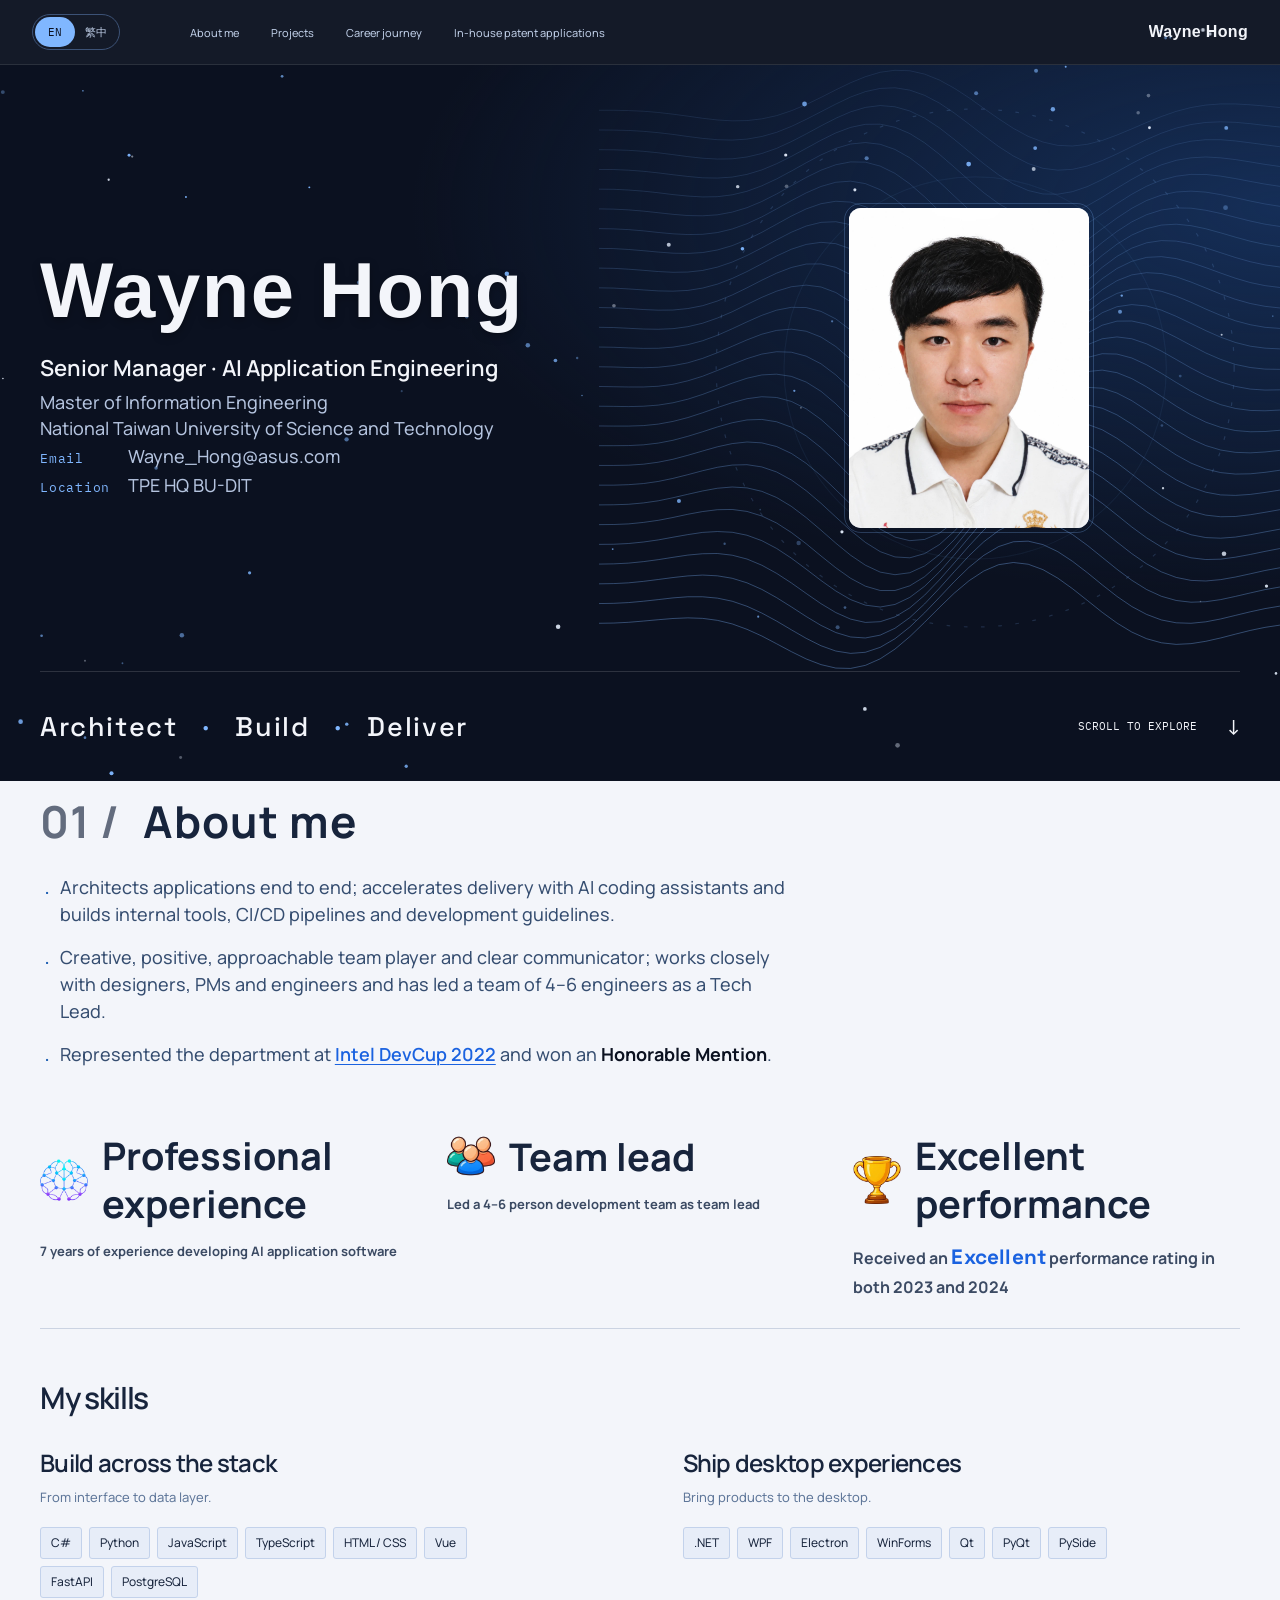
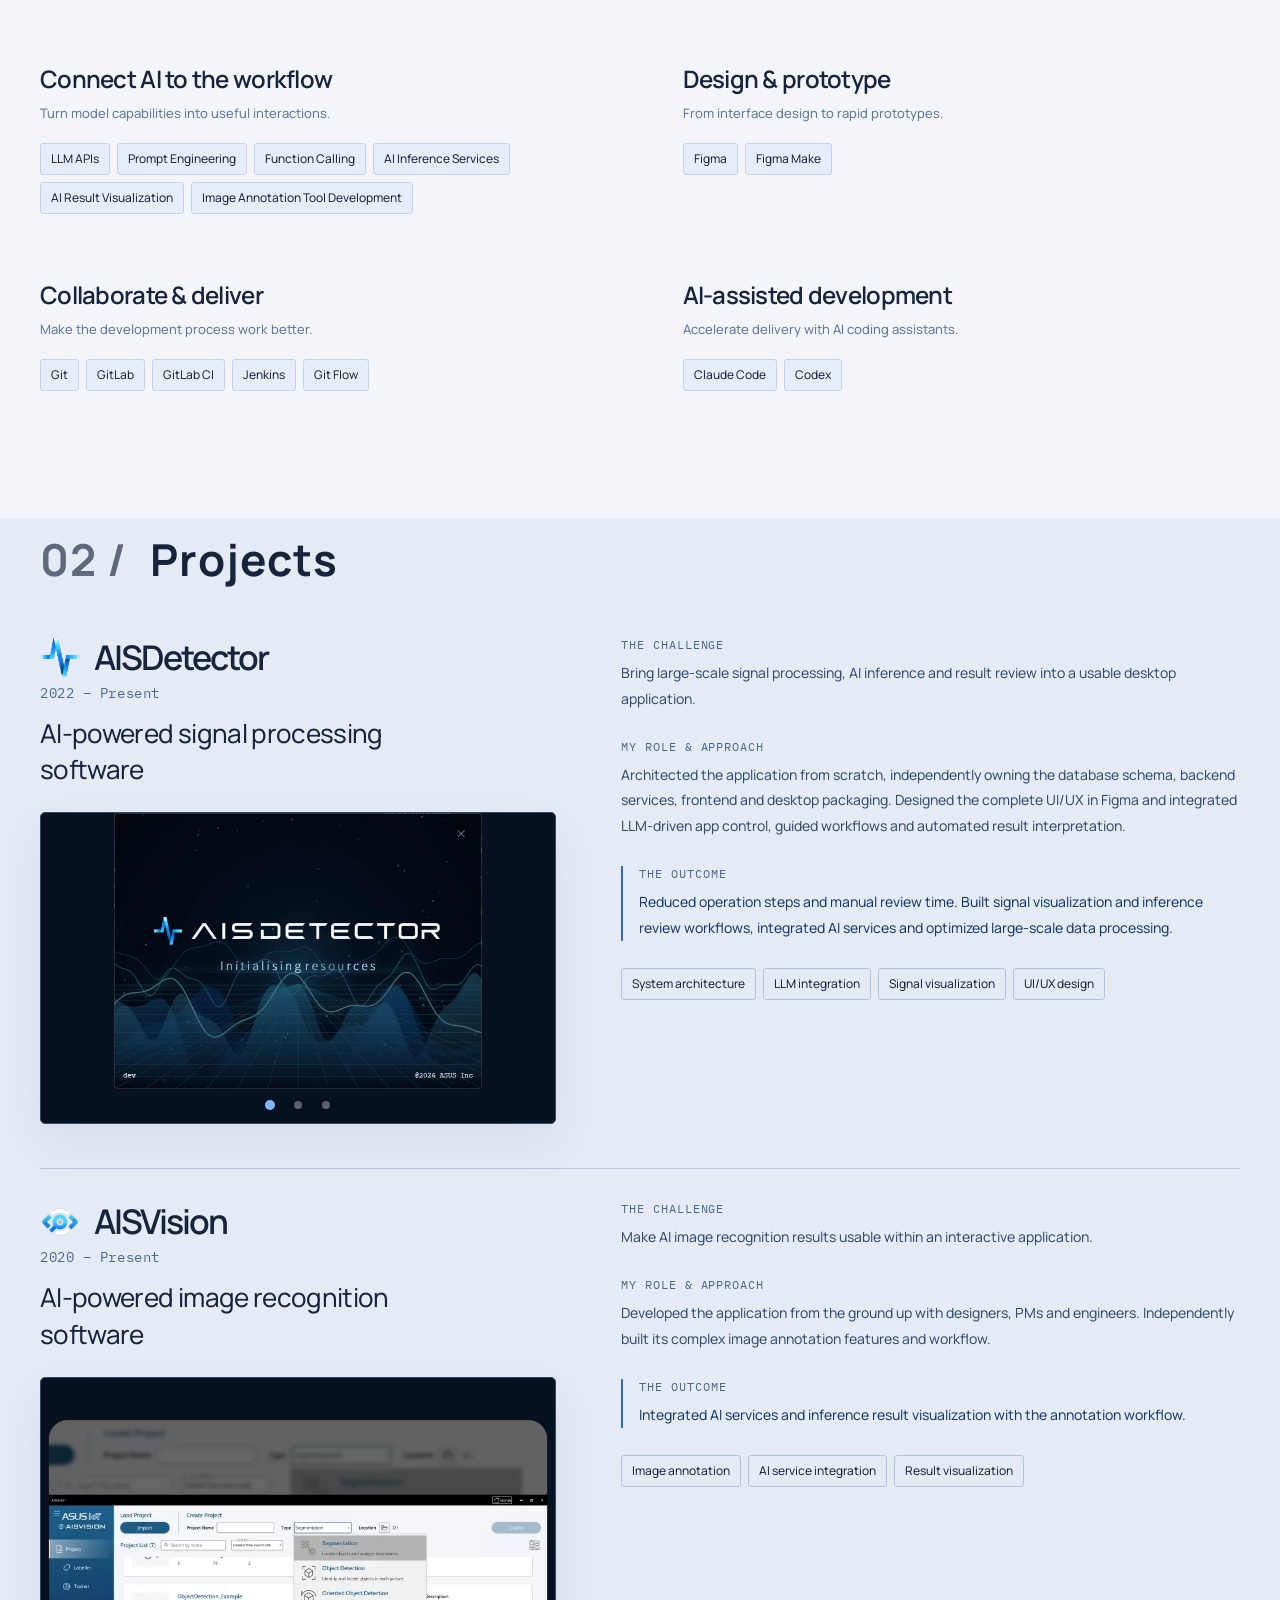
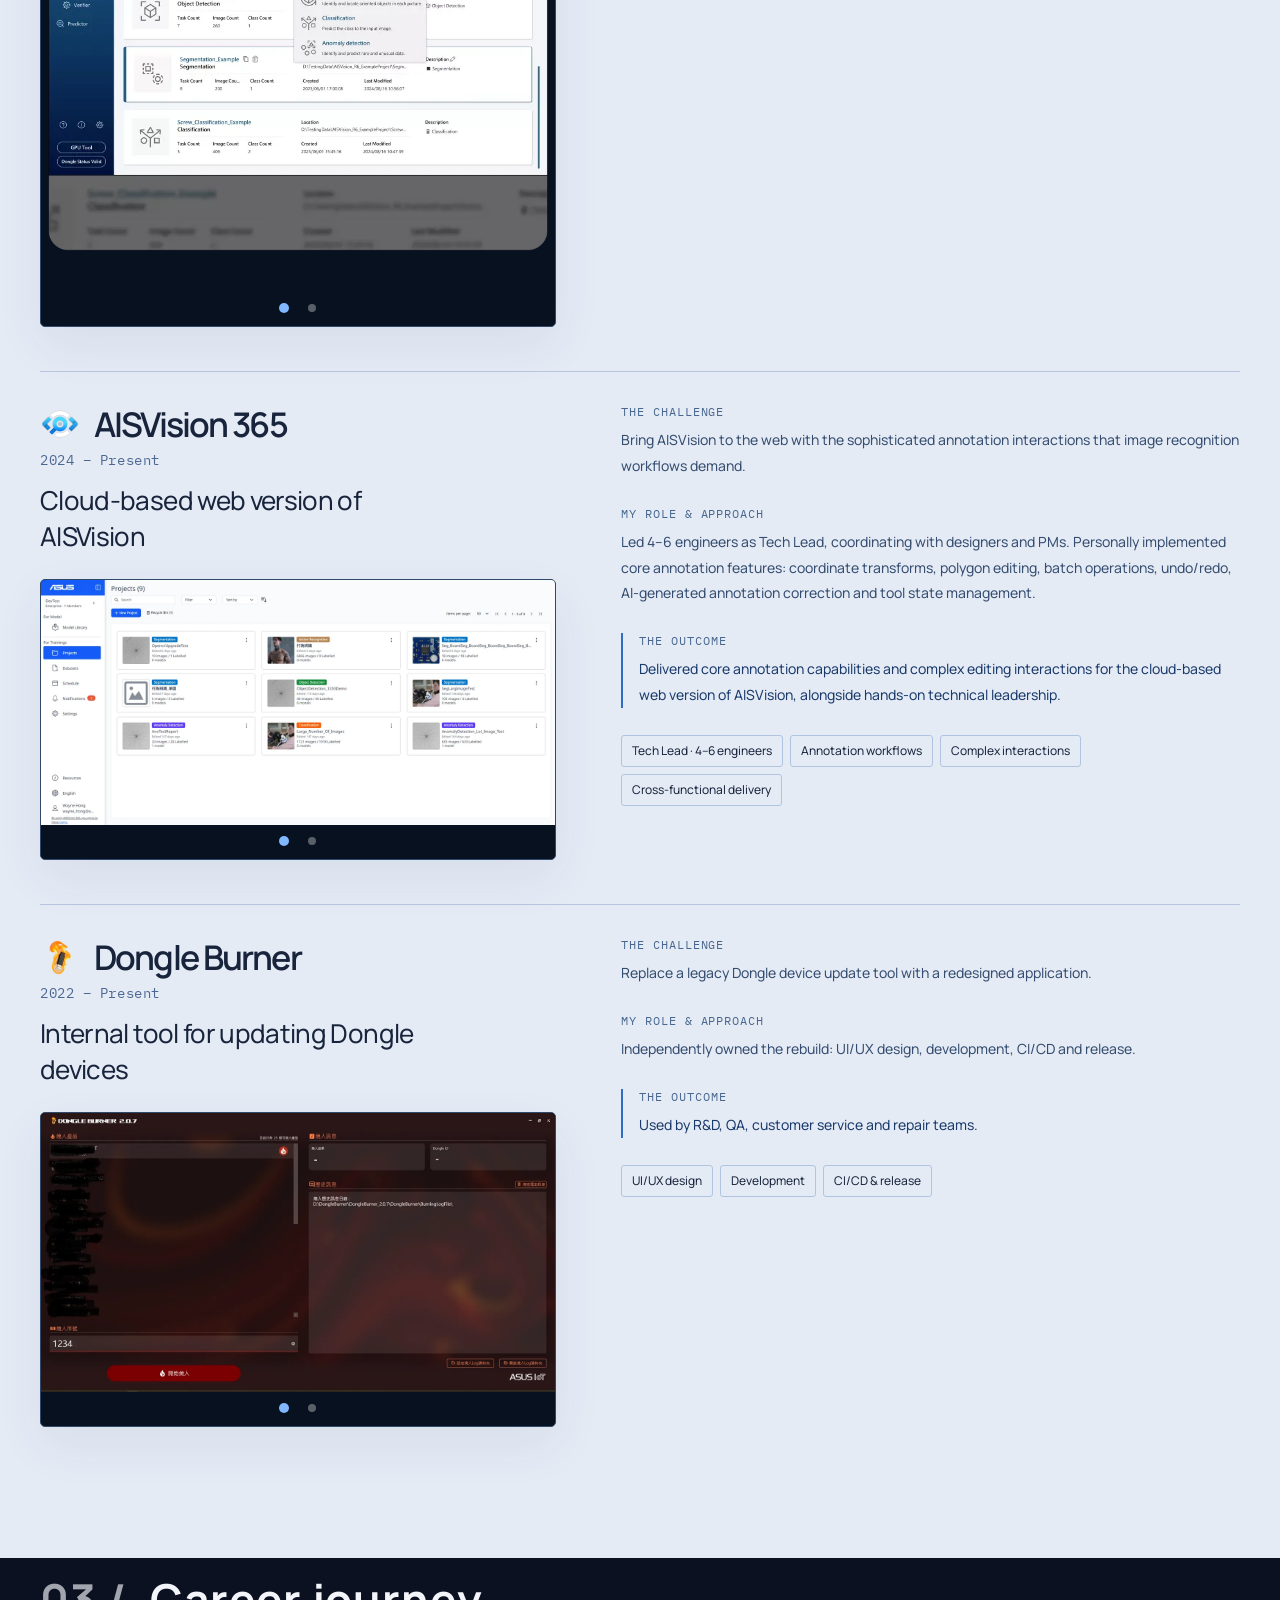
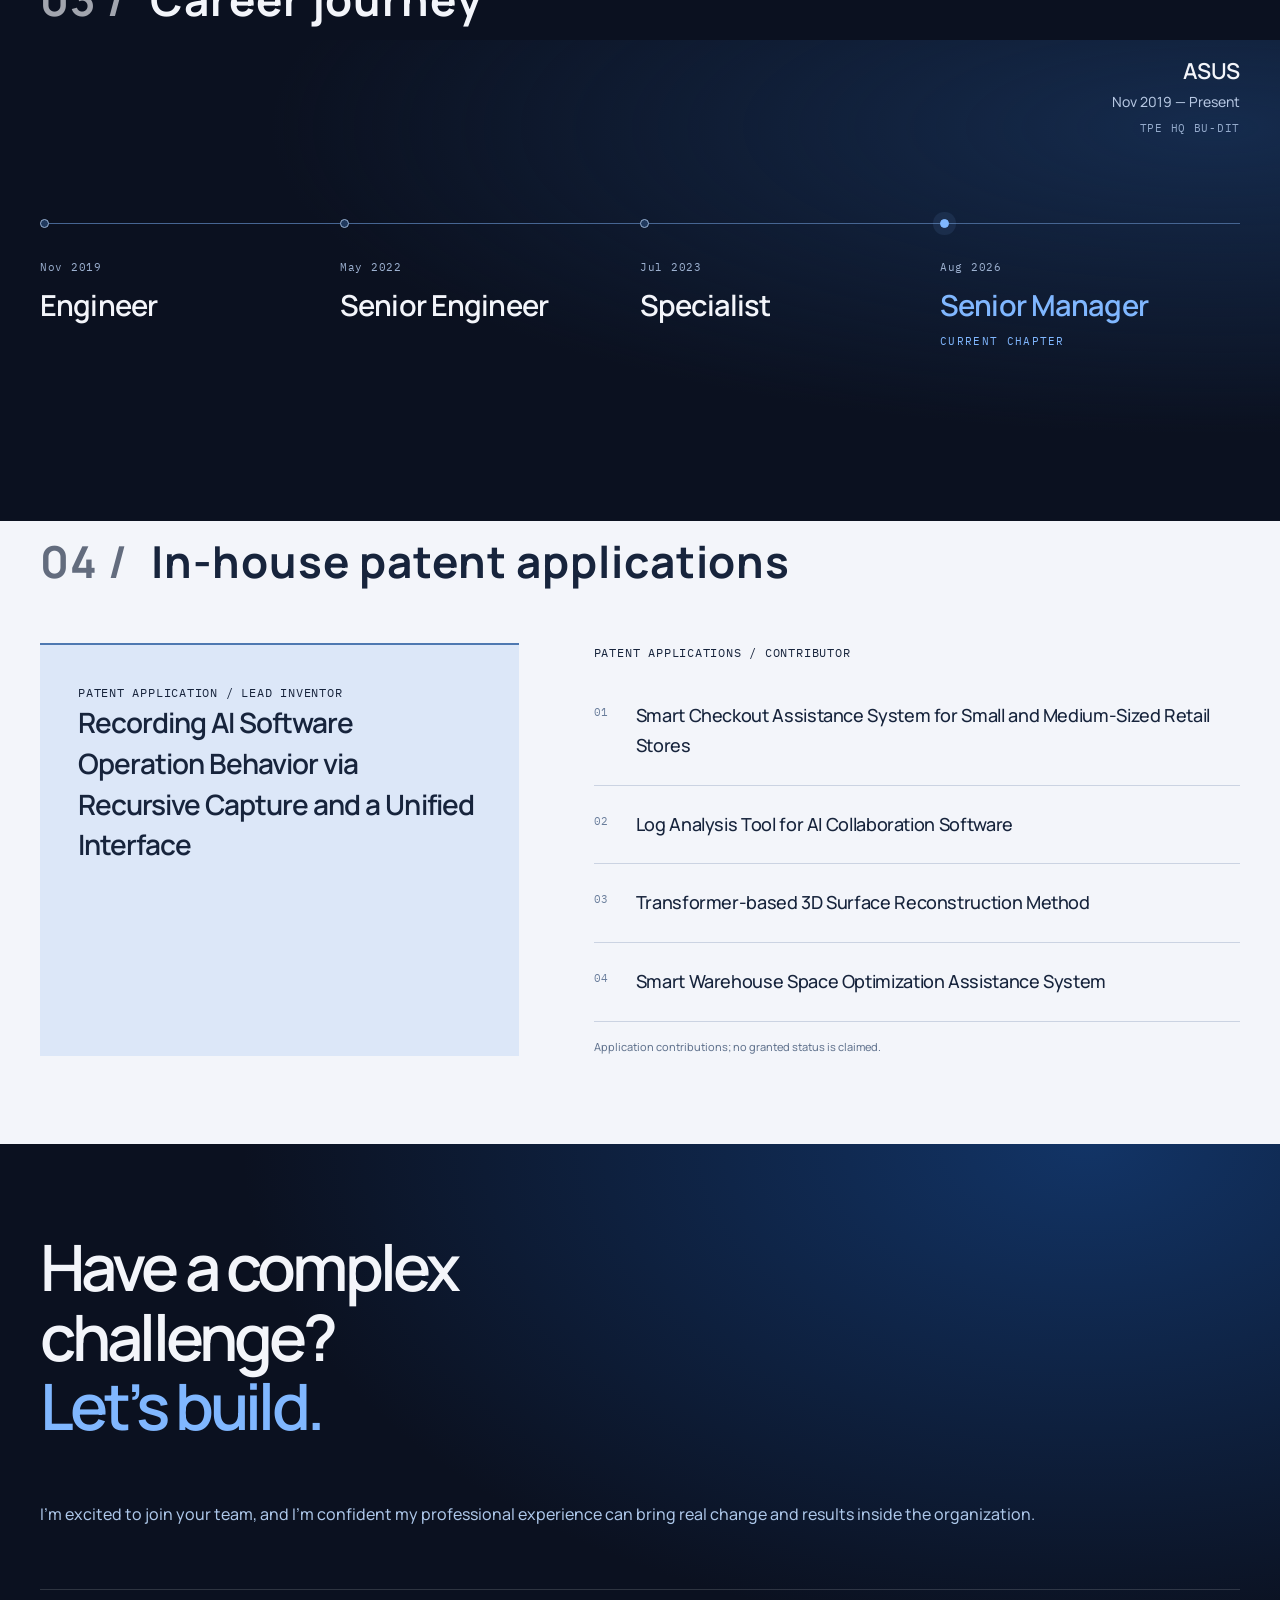
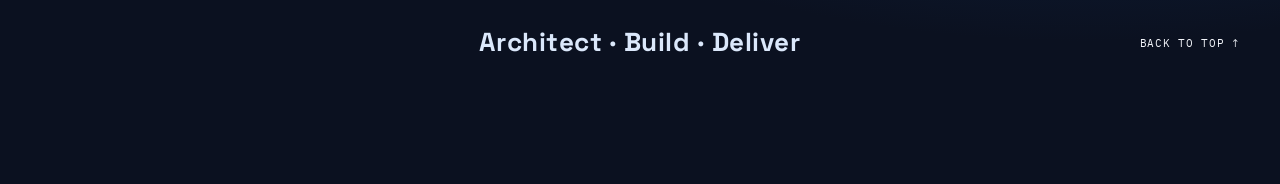
==== commit 67e1bae6: "Publish 佳作 wording for the Chinese about text Co-Authored-By: Claude Sonnet 5.5 <noreply@anthropic.c" ====
--- a/resume/index.html
+++ b/resume/index.html
@@ -39,7 +39,7 @@
         }
       }
     </script>
-    <script type="module" crossorigin src="/resume/assets/index-I5JKR01O.js"></script>
+    <script type="module" crossorigin src="/resume/assets/index-8Mp2845y.js"></script>
     <link rel="stylesheet" crossorigin href="/resume/assets/index-DXVqKjLN.css">
   </head>
   <body>
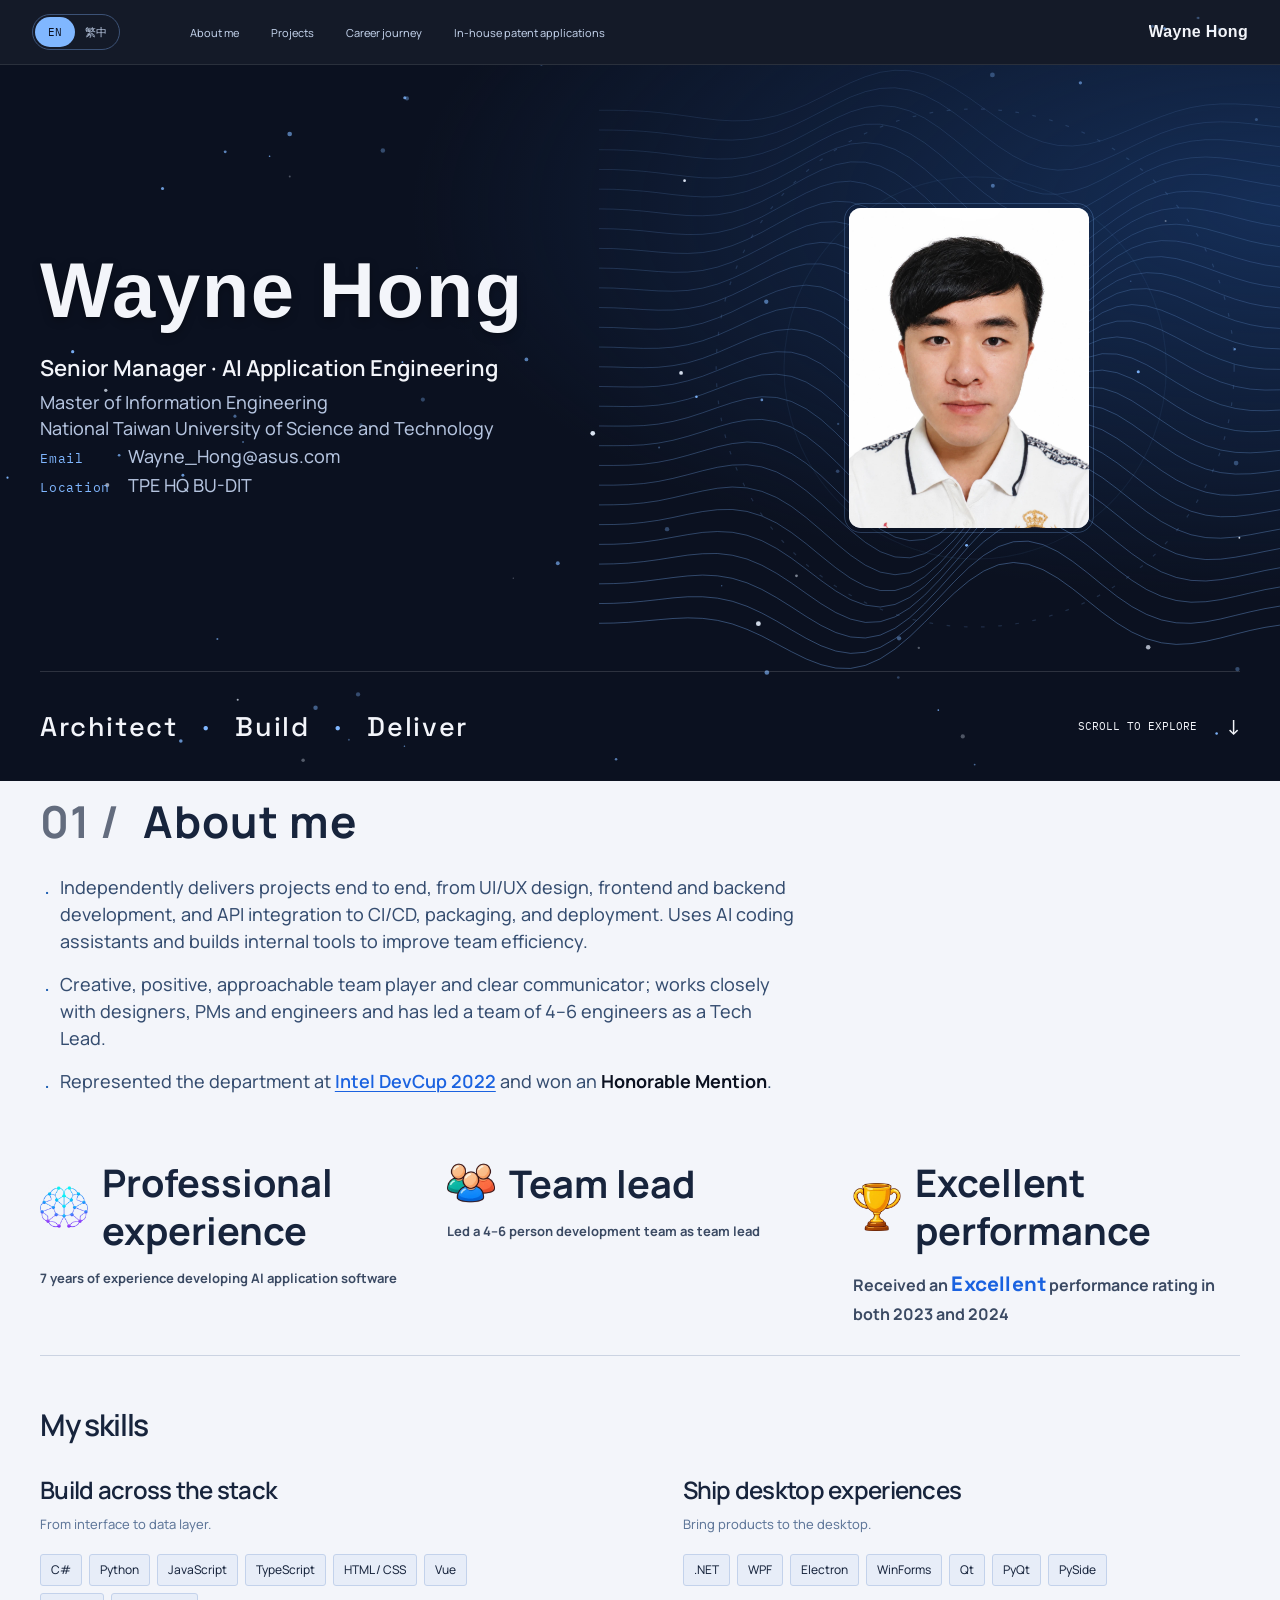
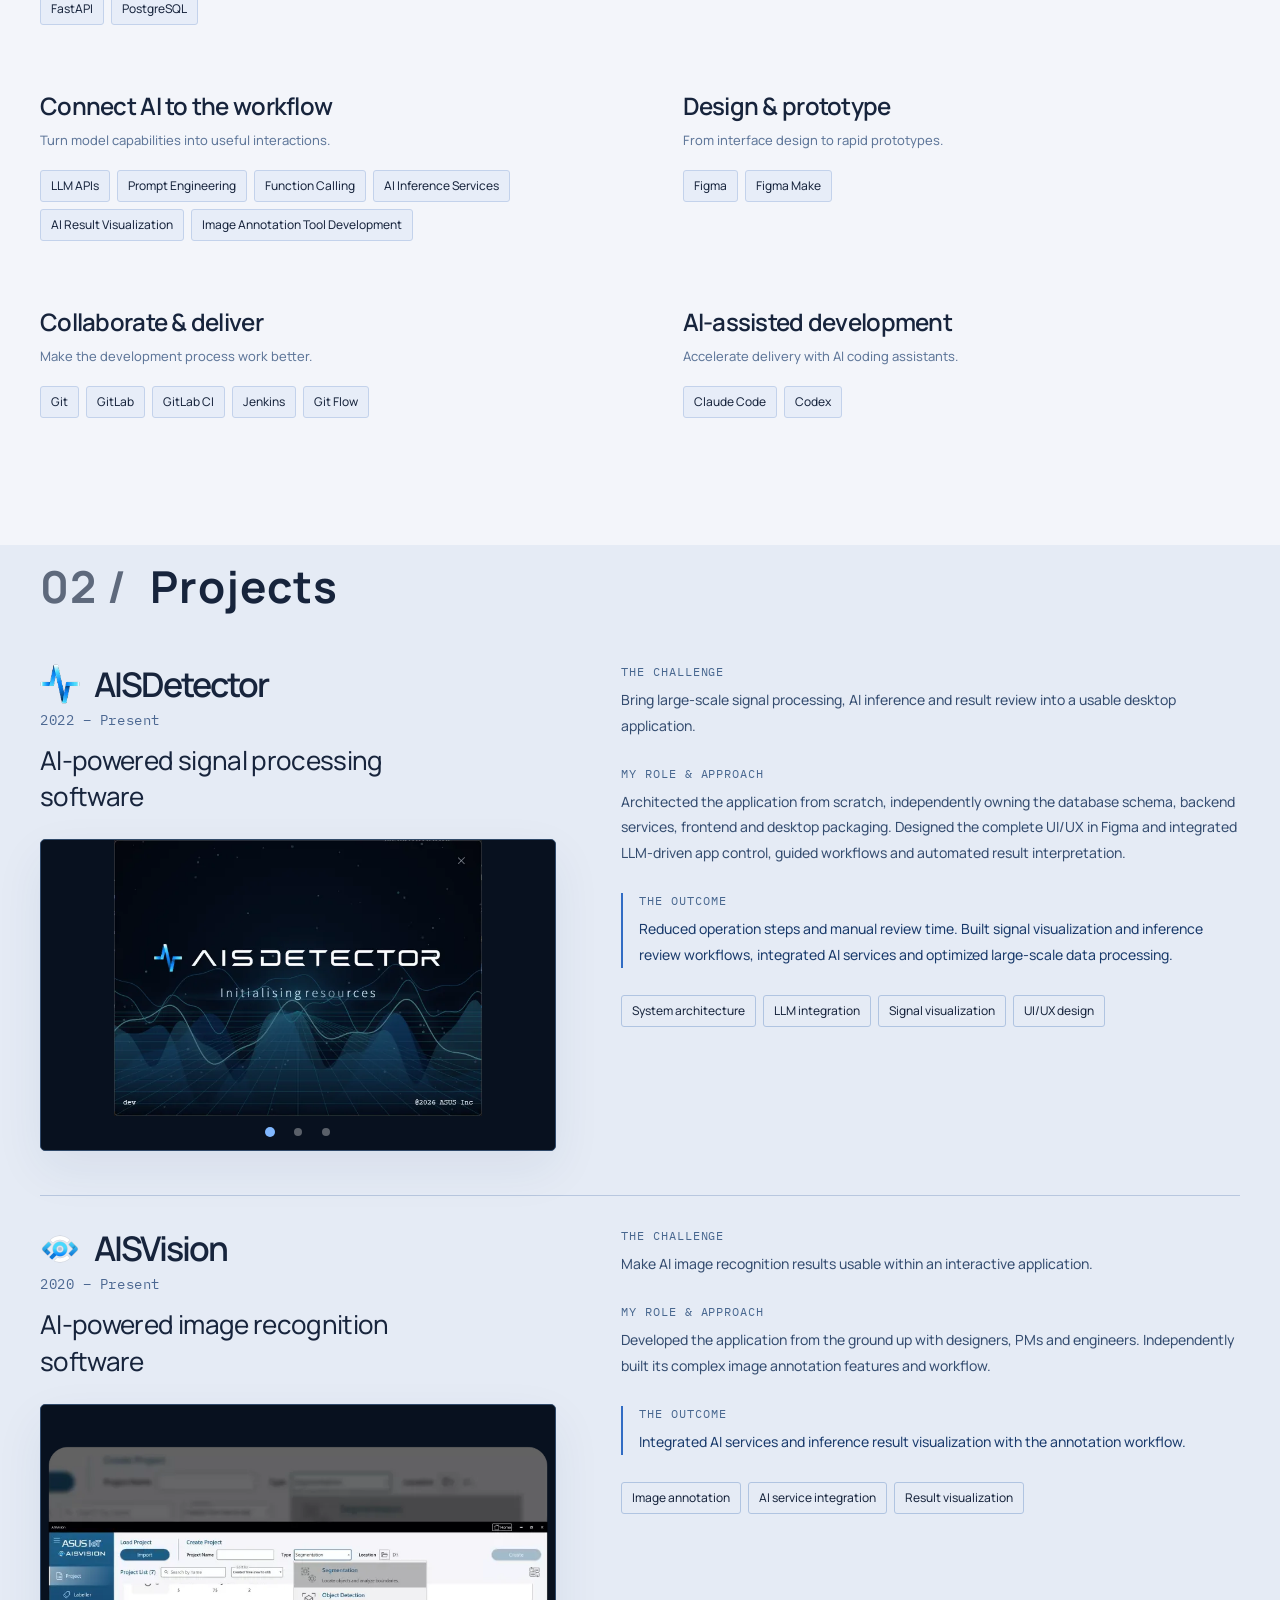
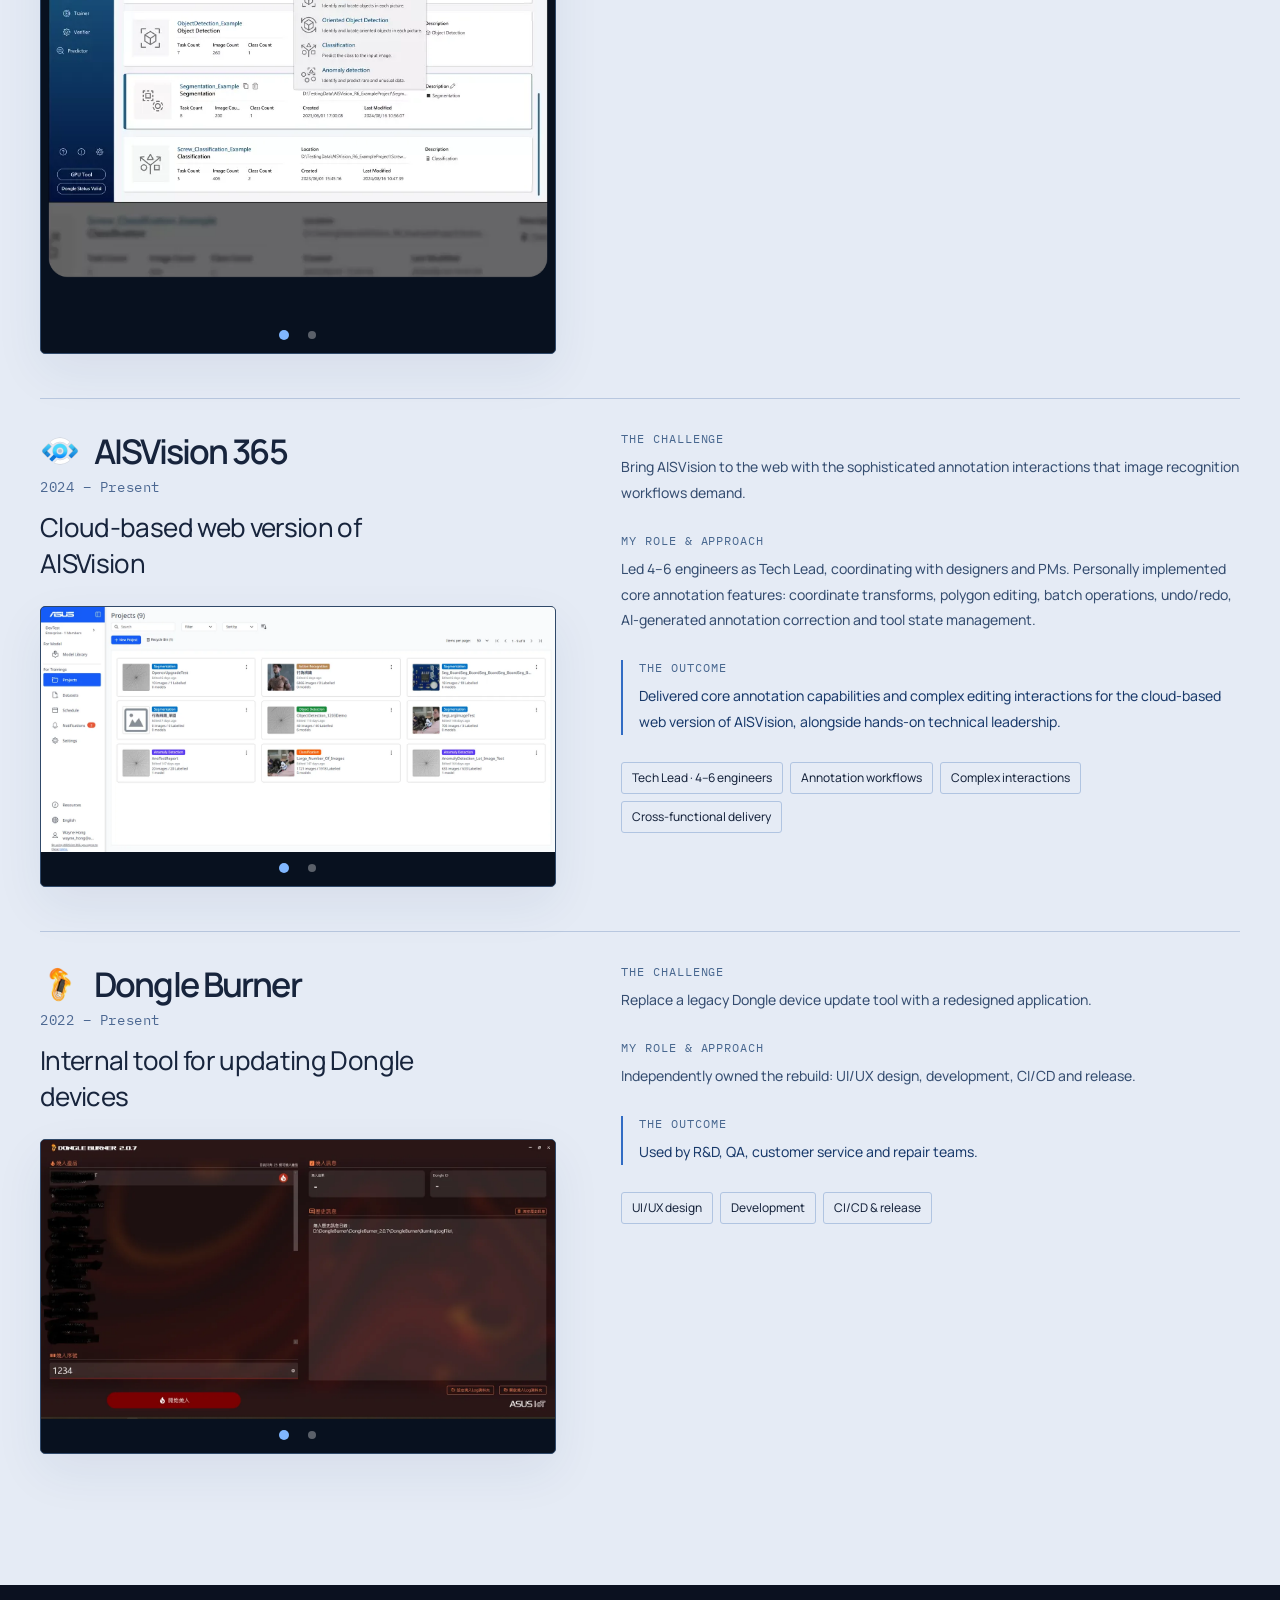
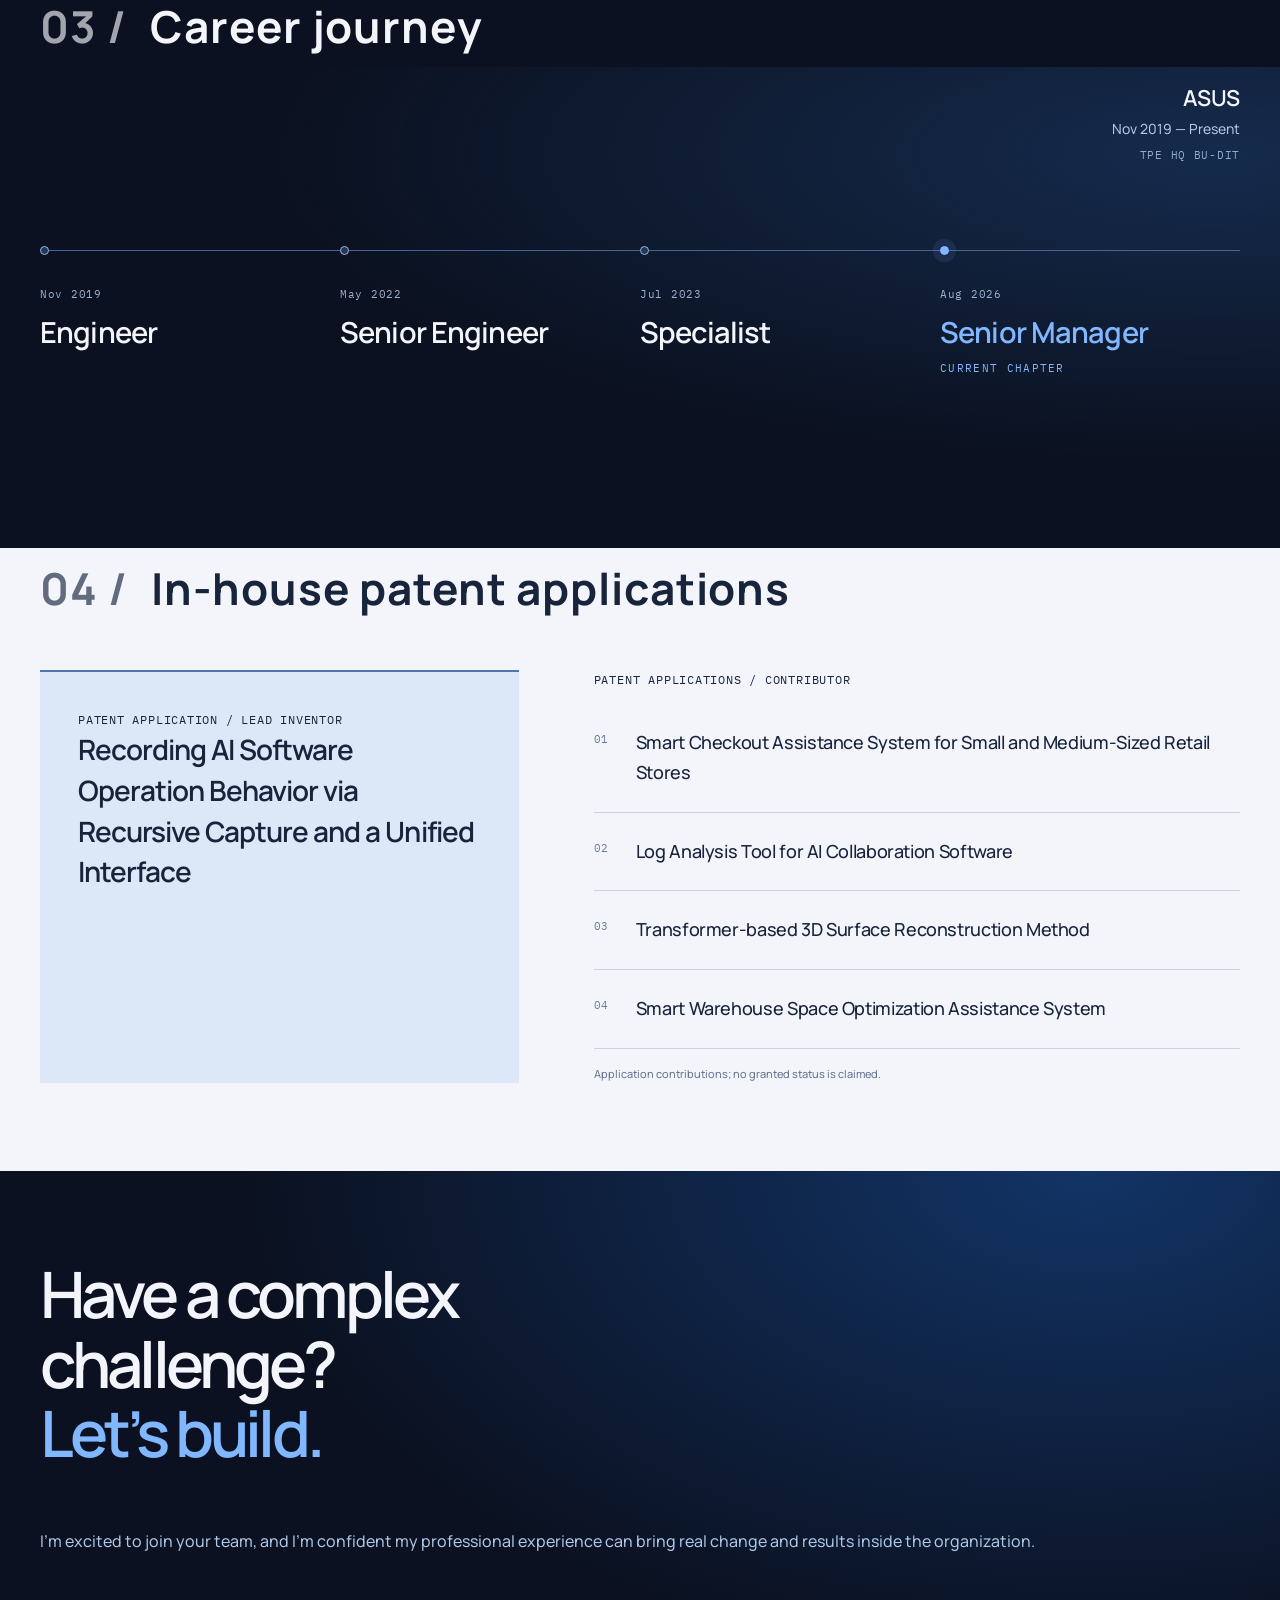
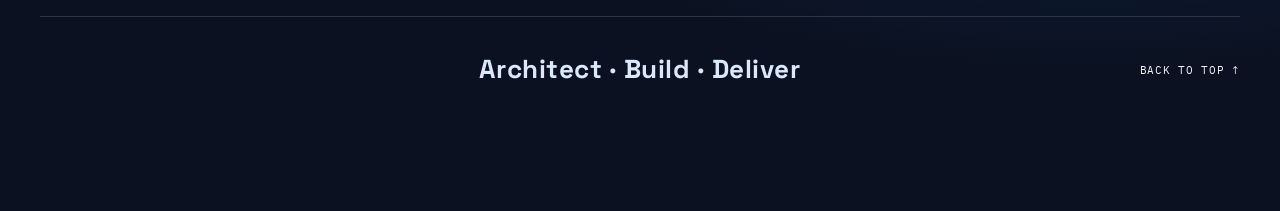
==== commit 1500ee05: "Publish rewritten about paragraph Co-Authored-By: Claude Sonnet 5.5 <noreply@anthropic.com>" ====
--- a/resume/index.html
+++ b/resume/index.html
@@ -39,10 +39,10 @@
         }
       }
     </script>
-    <script type="module" crossorigin src="/resume/assets/index-8Mp2845y.js"></script>
+    <script type="module" crossorigin src="/resume/assets/index-nCaM3lZV.js"></script>
     <link rel="stylesheet" crossorigin href="/resume/assets/index-DXVqKjLN.css">
   </head>
   <body>
-    <div id="app"><div class="site-shell"><!--[--><a class="skip-link" href="#main">Skip to content</a><header class="site-header"><div class="header-inner"><button class="lang-switch" aria-label="Language: English"><!--[--><span lang="en" class="lang-option active" aria-hidden="true">EN</span><span lang="zh-Hant" class="lang-option" aria-hidden="true">繁中</span><!--]--></button><nav id="primary-nav" aria-label="Main navigation" class="primary-nav"><!--[--><a style="--i:0;" href="#expertise">About me</a><a style="--i:1;" href="#work">Projects</a><a style="--i:2;" href="#journey">Career journey</a><a style="--i:3;" href="#credentials">In-house patent applications</a><!--]--></nav><a href="#intro" class="header-name name-en" aria-hidden="true" title="BACK TO TOP ↑"><canvas class="particle-field" aria-hidden="true"></canvas>Wayne Hong</a><div class="header-actions"><button class="menu-toggle" aria-expanded="false" aria-controls="primary-nav">Menu</button></div></div><div class="reading-progress" aria-hidden="true"></div></header><!--]--><main id="main" tabindex="-1"><section id="intro" class="hero dark-section" data-section><canvas class="particle-field" aria-hidden="true"></canvas><div class="hero-grid content-width"><div class="hero-copy"><h1 class="hero-name name-en hero-enter">Wayne Hong</h1><ul class="hero-facts hero-enter"><li class="hero-role"><!--[--><span>Senior Manager</span><span>AI Application Engineering</span><!--]--></li><li>Master of Information Engineering<br>National Taiwan University of Science and Technology</li><li><dl class="hero-contact"><dt class="label">Email</dt><dd>Wayne_Hong@asus.com</dd><dt class="label">Location</dt><dd>TPE HQ BU-DIT</dd></dl></li></ul></div><div class="hero-art hero-enter"><svg class="signal-field" viewbox="0 0 600 530" fill="none" aria-hidden="true"><g class="field-lines"><!--[--><path d="M0.0,56.0 L12.0,56.0 L24.0,56.3 L36.0,56.8 L48.0,57.8 L60.0,59.2 L72.0,60.8 L84.0,62.5 L96.0,63.9 L108.0,64.6 L120.0,64.4 L132.0,63.0 L144.0,60.4 L156.0,56.4 L168.0,51.4 L180.0,45.6 L192.0,39.5 L204.0,33.7 L216.0,28.8 L228.0,25.2 L240.0,23.6 L252.0,24.0 L264.0,26.7 L276.0,31.5 L288.0,38.1 L300.0,45.9 L312.0,54.5 L324.0,62.9 L336.0,70.7 L348.0,77.2 L360.0,81.8 L372.0,84.5 L384.0,85.0 L396.0,83.6 L408.0,80.5 L420.0,76.1 L432.0,71.1 L444.0,65.9 L456.0,61.1 L468.0,56.9 L480.0,53.8 L492.0,51.8 L504.0,50.9 L516.0,50.9 L528.0,51.6 L540.0,52.6 L552.0,53.8 L564.0,54.8 L576.0,55.5 L588.0,55.9 L600.0,56.0" stroke="currentColor" opacity="0.14" stroke-width=".8"></path><path d="M0.0,72.0 L12.0,72.1 L24.0,72.4 L36.0,73.1 L48.0,74.2 L60.0,75.6 L72.0,77.3 L84.0,78.8 L96.0,79.9 L108.0,80.2 L120.0,79.4 L132.0,77.3 L144.0,73.9 L156.0,69.1 L168.0,63.4 L180.0,57.2 L192.0,51.0 L204.0,45.3 L216.0,40.9 L228.0,38.3 L240.0,37.8 L252.0,39.7 L264.0,43.9 L276.0,50.2 L288.0,58.2 L300.0,67.2 L312.0,76.5 L324.0,85.4 L336.0,93.1 L348.0,99.2 L360.0,103.1 L372.0,104.6 L384.0,103.9 L396.0,101.2 L408.0,96.8 L420.0,91.4 L432.0,85.5 L444.0,79.8 L456.0,74.6 L468.0,70.5 L480.0,67.6 L492.0,65.9 L504.0,65.4 L516.0,65.8 L528.0,66.9 L540.0,68.3 L552.0,69.6 L564.0,70.8 L576.0,71.5 L588.0,71.9 L600.0,72.0" stroke="currentColor" opacity="0.1511111111111111" stroke-width=".8"></path><path d="M0.0,88.0 L12.0,88.1 L24.0,88.5 L36.0,89.3 L48.0,90.5 L60.0,92.0 L72.0,93.6 L84.0,94.9 L96.0,95.6 L108.0,95.4 L120.0,93.9 L132.0,91.1 L144.0,86.9 L156.0,81.4 L168.0,75.2 L180.0,68.7 L192.0,62.5 L204.0,57.3 L216.0,53.7 L228.0,52.2 L240.0,53.2 L252.0,56.6 L264.0,62.4 L276.0,70.3 L288.0,79.6 L300.0,89.5 L312.0,99.4 L324.0,108.4 L336.0,115.8 L348.0,121.1 L360.0,123.9 L372.0,124.1 L384.0,122.0 L396.0,117.9 L408.0,112.2 L420.0,105.8 L432.0,99.2 L444.0,93.0 L456.0,87.7 L468.0,83.7 L480.0,81.1 L492.0,79.9 L504.0,79.9 L516.0,80.9 L528.0,82.4 L540.0,84.0 L552.0,85.6 L564.0,86.8 L576.0,87.6 L588.0,87.9 L600.0,88.0" stroke="currentColor" opacity="0.16222222222222224" stroke-width=".8"></path><path d="M0.0,104.0 L12.0,104.1 L24.0,104.6 L36.0,105.5 L48.0,106.8 L60.0,108.3 L72.0,109.7 L84.0,110.8 L96.0,111.0 L108.0,110.2 L120.0,108.0 L132.0,104.4 L144.0,99.4 L156.0,93.4 L168.0,86.9 L180.0,80.3 L192.0,74.4 L204.0,69.9 L216.0,67.4 L228.0,67.3 L240.0,69.8 L252.0,74.9 L264.0,82.4 L276.0,91.7 L288.0,102.1 L300.0,112.8 L312.0,122.9 L324.0,131.7 L336.0,138.4 L348.0,142.5 L360.0,144.0 L372.0,142.7 L384.0,139.0 L396.0,133.4 L408.0,126.6 L420.0,119.2 L432.0,112.0 L444.0,105.5 L456.0,100.3 L468.0,96.6 L480.0,94.6 L492.0,93.9 L504.0,94.6 L516.0,96.0 L528.0,97.9 L540.0,99.9 L552.0,101.6 L564.0,102.9 L576.0,103.6 L588.0,103.9 L600.0,104.0" stroke="currentColor" opacity="0.17333333333333334" stroke-width=".8"></path><path d="M0.0,120.0 L12.0,120.1 L24.0,120.7 L36.0,121.6 L48.0,122.9 L60.0,124.4 L72.0,125.6 L84.0,126.3 L96.0,126.1 L108.0,124.6 L120.0,121.7 L132.0,117.3 L144.0,111.7 L156.0,105.3 L168.0,98.6 L180.0,92.2 L192.0,86.9 L204.0,83.4 L216.0,82.2 L228.0,83.6 L240.0,87.8 L252.0,94.6 L264.0,103.7 L276.0,114.2 L288.0,125.5 L300.0,136.7 L312.0,146.7 L324.0,154.8 L336.0,160.5 L348.0,163.3 L360.0,163.1 L372.0,160.2 L384.0,154.9 L396.0,147.9 L408.0,139.9 L420.0,131.7 L432.0,124.1 L444.0,117.6 L456.0,112.6 L468.0,109.5 L480.0,108.0 L492.0,108.1 L504.0,109.4 L516.0,111.4 L528.0,113.7 L540.0,115.9 L552.0,117.7 L564.0,119.0 L576.0,119.7 L588.0,120.0 L600.0,120.0" stroke="currentColor" opacity="0.18444444444444447" stroke-width=".8"></path><path d="M0.0,136.0 L12.0,136.2 L24.0,136.8 L36.0,137.8 L48.0,139.1 L60.0,140.4 L72.0,141.4 L84.0,141.6 L96.0,140.8 L108.0,138.6 L120.0,135.0 L132.0,130.0 L144.0,123.9 L156.0,117.2 L168.0,110.5 L180.0,104.6 L192.0,100.2 L204.0,97.9 L216.0,98.1 L228.0,101.3 L240.0,107.2 L252.0,115.7 L264.0,126.2 L276.0,137.8 L288.0,149.7 L300.0,160.9 L312.0,170.5 L324.0,177.6 L336.0,181.9 L348.0,183.1 L360.0,181.1 L372.0,176.4 L384.0,169.4 L396.0,161.1 L408.0,152.1 L420.0,143.4 L432.0,135.5 L444.0,129.2 L456.0,124.8 L468.0,122.3 L480.0,121.6 L492.0,122.4 L504.0,124.4 L516.0,126.9 L528.0,129.6 L540.0,132.0 L552.0,133.9 L564.0,135.2 L576.0,135.8 L588.0,136.0 L600.0,136.0" stroke="currentColor" opacity="0.19555555555555557" stroke-width=".8"></path><path d="M0.0,152.0 L12.0,152.2 L24.0,152.8 L36.0,153.8 L48.0,155.1 L60.0,156.2 L72.0,156.8 L84.0,156.6 L96.0,155.2 L108.0,152.3 L120.0,148.0 L132.0,142.5 L144.0,136.0 L156.0,129.3 L168.0,123.0 L180.0,117.8 L192.0,114.4 L204.0,113.5 L216.0,115.5 L228.0,120.4 L240.0,128.1 L252.0,138.1 L264.0,149.8 L276.0,162.2 L288.0,174.3 L300.0,185.2 L312.0,193.9 L324.0,199.7 L336.0,202.3 L348.0,201.6 L360.0,197.7 L372.0,191.1 L384.0,182.6 L396.0,173.1 L408.0,163.3 L420.0,154.2 L432.0,146.5 L444.0,140.7 L456.0,136.9 L468.0,135.2 L480.0,135.4 L492.0,137.1 L504.0,139.7 L516.0,142.8 L528.0,145.8 L540.0,148.4 L552.0,150.2 L564.0,151.4 L576.0,151.9 L588.0,152.0 L600.0,152.0" stroke="currentColor" opacity="0.20666666666666667" stroke-width=".8"></path><path d="M0.0,168.0 L12.0,168.2 L24.0,168.9 L36.0,169.9 L48.0,171.0 L60.0,171.9 L72.0,172.1 L84.0,171.4 L96.0,169.3 L108.0,165.8 L120.0,160.9 L132.0,155.0 L144.0,148.4 L156.0,141.8 L168.0,136.0 L180.0,131.8 L192.0,129.8 L204.0,130.5 L216.0,134.2 L228.0,140.9 L240.0,150.2 L252.0,161.6 L264.0,174.2 L276.0,187.0 L288.0,199.0 L300.0,209.1 L312.0,216.5 L324.0,220.7 L336.0,221.4 L348.0,218.6 L360.0,212.7 L372.0,204.4 L384.0,194.5 L396.0,183.9 L408.0,173.7 L420.0,164.6 L432.0,157.2 L444.0,152.0 L456.0,149.1 L468.0,148.4 L480.0,149.6 L492.0,152.1 L504.0,155.4 L516.0,158.9 L528.0,162.2 L540.0,164.8 L552.0,166.6 L564.0,167.7 L576.0,168.1 L588.0,168.1 L600.0,168.0" stroke="currentColor" opacity="0.2177777777777778" stroke-width=".8"></path><path d="M0.0,184.0 L12.0,184.2 L24.0,184.9 L36.0,185.8 L48.0,186.8 L60.0,187.4 L72.0,187.2 L84.0,185.9 L96.0,183.2 L108.0,179.1 L120.0,173.8 L132.0,167.6 L144.0,161.1 L156.0,154.9 L168.0,149.9 L180.0,146.9 L192.0,146.4 L204.0,148.8 L216.0,154.3 L228.0,162.7 L240.0,173.5 L252.0,186.0 L264.0,199.2 L276.0,212.0 L288.0,223.3 L300.0,232.3 L312.0,238.1 L324.0,240.4 L336.0,238.9 L348.0,234.0 L360.0,226.2 L372.0,216.2 L384.0,205.1 L396.0,193.8 L408.0,183.4 L420.0,174.5 L432.0,167.8 L444.0,163.5 L456.0,161.7 L468.0,162.1 L480.0,164.3 L492.0,167.6 L504.0,171.5 L516.0,175.4 L528.0,178.8 L540.0,181.4 L552.0,183.1 L564.0,184.0 L576.0,184.2 L588.0,184.1 L600.0,184.0" stroke="currentColor" opacity="0.22888888888888892" stroke-width=".8"></path><path d="M0.0,200.0 L12.0,200.2 L24.0,200.9 L36.0,201.7 L48.0,202.5 L60.0,202.7 L72.0,202.1 L84.0,200.2 L96.0,197.0 L108.0,192.4 L120.0,186.8 L132.0,180.5 L144.0,174.2 L156.0,168.7 L168.0,164.8 L180.0,163.1 L192.0,164.2 L204.0,168.4 L216.0,175.7 L228.0,185.6 L240.0,197.7 L252.0,210.9 L264.0,224.3 L276.0,236.7 L288.0,247.0 L300.0,254.5 L312.0,258.4 L324.0,258.4 L336.0,254.7 L348.0,247.7 L360.0,238.0 L372.0,226.7 L384.0,214.6 L396.0,203.0 L408.0,192.6 L420.0,184.3 L432.0,178.5 L444.0,175.3 L456.0,174.7 L468.0,176.3 L480.0,179.5 L492.0,183.6 L504.0,188.0 L516.0,192.2 L528.0,195.7 L540.0,198.2 L552.0,199.7 L564.0,200.3 L576.0,200.4 L588.0,200.1 L600.0,200.0" stroke="currentColor" opacity="0.24000000000000002" stroke-width=".8"></path><path d="M0.0,216.0 L12.0,216.2 L24.0,216.8 L36.0,217.6 L48.0,218.1 L60.0,218.0 L72.0,216.8 L84.0,214.5 L96.0,210.7 L108.0,205.8 L120.0,200.0 L132.0,193.8 L144.0,188.1 L156.0,183.5 L168.0,180.7 L180.0,180.6 L192.0,183.4 L204.0,189.3 L216.0,198.2 L228.0,209.5 L240.0,222.5 L252.0,236.1 L264.0,249.2 L276.0,260.8 L288.0,269.7 L300.0,275.3 L312.0,277.0 L324.0,274.7 L336.0,268.8 L348.0,259.7 L360.0,248.4 L372.0,235.9 L384.0,223.2 L396.0,211.5 L408.0,201.6 L420.0,194.2 L432.0,189.5 L444.0,187.7 L456.0,188.4 L468.0,191.1 L480.0,195.3 L492.0,200.1 L504.0,205.0 L516.0,209.3 L528.0,212.7 L540.0,215.0 L552.0,216.3 L564.0,216.7 L576.0,216.5 L588.0,216.2 L600.0,216.0" stroke="currentColor" opacity="0.2511111111111111" stroke-width=".8"></path><path d="M0.0,232.0 L12.0,232.2 L24.0,232.8 L36.0,233.4 L48.0,233.6 L60.0,233.1 L72.0,231.5 L84.0,228.7 L96.0,224.5 L108.0,219.4 L120.0,213.5 L132.0,207.7 L144.0,202.7 L156.0,199.1 L168.0,197.8 L180.0,199.3 L192.0,203.8 L204.0,211.3 L216.0,221.6 L228.0,234.0 L240.0,247.5 L252.0,261.1 L264.0,273.6 L276.0,283.9 L288.0,291.0 L300.0,294.5 L312.0,293.8 L324.0,289.2 L336.0,281.1 L348.0,270.1 L360.0,257.4 L372.0,244.1 L384.0,231.2 L396.0,219.8 L408.0,210.7 L420.0,204.5 L432.0,201.2 L444.0,200.7 L456.0,202.8 L468.0,206.7 L480.0,211.7 L492.0,217.2 L504.0,222.3 L516.0,226.7 L528.0,229.9 L540.0,232.0 L552.0,232.9 L564.0,233.0 L576.0,232.6 L588.0,232.2 L600.0,232.0" stroke="currentColor" opacity="0.26222222222222225" stroke-width=".8"></path><path d="M0.0,248.0 L12.0,248.2 L24.0,248.7 L36.0,249.1 L48.0,249.0 L60.0,248.1 L72.0,246.1 L84.0,242.9 L96.0,238.5 L108.0,233.2 L120.0,227.6 L132.0,222.3 L144.0,218.1 L156.0,215.8 L168.0,216.0 L180.0,219.1 L192.0,225.2 L204.0,234.3 L216.0,245.7 L228.0,258.8 L240.0,272.5 L252.0,285.6 L264.0,297.0 L276.0,305.6 L288.0,310.7 L300.0,311.8 L312.0,308.7 L324.0,301.8 L336.0,291.6 L348.0,279.1 L360.0,265.4 L372.0,251.6 L384.0,238.9 L396.0,228.2 L408.0,220.2 L420.0,215.3 L432.0,213.6 L444.0,214.7 L456.0,218.1 L468.0,223.1 L480.0,228.9 L492.0,234.7 L504.0,240.0 L516.0,244.3 L528.0,247.3 L540.0,248.9 L552.0,249.5 L564.0,249.3 L576.0,248.8 L588.0,248.2 L600.0,248.0" stroke="currentColor" opacity="0.2733333333333333" stroke-width=".8"></path><path d="M0.0,264.0 L12.0,264.2 L24.0,264.6 L36.0,264.8 L48.0,264.4 L60.0,263.1 L72.0,260.8 L84.0,257.2 L96.0,252.6 L108.0,247.4 L120.0,242.2 L132.0,237.6 L144.0,234.5 L156.0,233.5 L168.0,235.2 L180.0,239.9 L192.0,247.6 L204.0,257.9 L216.0,270.2 L228.0,283.6 L240.0,297.0 L252.0,309.2 L264.0,319.1 L276.0,325.8 L288.0,328.6 L300.0,327.3 L312.0,321.8 L324.0,312.6 L336.0,300.6 L348.0,286.9 L360.0,272.5 L372.0,258.7 L384.0,246.5 L396.0,236.9 L408.0,230.3 L420.0,227.0 L432.0,226.9 L444.0,229.5 L456.0,234.2 L468.0,240.2 L480.0,246.6 L492.0,252.8 L504.0,258.0 L516.0,262.1 L528.0,264.6 L540.0,265.9 L552.0,266.1 L564.0,265.6 L576.0,264.9 L588.0,264.2 L600.0,264.0" stroke="currentColor" opacity="0.28444444444444444" stroke-width=".8"></path><path d="M0.0,280.0 L12.0,280.2 L24.0,280.4 L36.0,280.4 L48.0,279.8 L60.0,278.2 L72.0,275.4 L84.0,271.7 L96.0,267.0 L108.0,262.1 L120.0,257.4 L132.0,253.7 L144.0,251.8 L156.0,252.2 L168.0,255.4 L180.0,261.6 L192.0,270.6 L204.0,281.9 L216.0,294.7 L228.0,308.0 L240.0,320.7 L252.0,331.7 L264.0,339.8 L276.0,344.2 L288.0,344.6 L300.0,340.7 L312.0,332.9 L324.0,321.8 L336.0,308.4 L348.0,293.7 L360.0,279.1 L372.0,265.7 L384.0,254.5 L396.0,246.2 L408.0,241.3 L420.0,239.8 L432.0,241.3 L444.0,245.4 L456.0,251.3 L468.0,258.1 L480.0,265.0 L492.0,271.2 L504.0,276.3 L516.0,279.9 L528.0,282.1 L540.0,282.9 L552.0,282.7 L564.0,281.9 L576.0,281.0 L588.0,280.3 L600.0,280.0" stroke="currentColor" opacity="0.29555555555555557" stroke-width=".8"></path><path d="M0.0,296.0 L12.0,296.1 L24.0,296.3 L36.0,296.0 L48.0,295.1 L60.0,293.2 L72.0,290.3 L84.0,286.4 L96.0,281.9 L108.0,277.3 L120.0,273.3 L132.0,270.6 L144.0,270.0 L156.0,271.8 L168.0,276.4 L180.0,283.9 L192.0,294.0 L204.0,305.9 L216.0,318.8 L228.0,331.7 L240.0,343.3 L252.0,352.6 L264.0,358.6 L276.0,360.7 L288.0,358.6 L300.0,352.3 L312.0,342.4 L324.0,329.6 L336.0,315.1 L348.0,300.0 L360.0,285.6 L372.0,273.0 L384.0,263.1 L396.0,256.5 L408.0,253.4 L420.0,253.7 L432.0,256.9 L444.0,262.4 L456.0,269.3 L468.0,276.7 L480.0,283.8 L492.0,289.9 L504.0,294.7 L516.0,297.8 L528.0,299.4 L540.0,299.7 L552.0,299.1 L564.0,298.1 L576.0,297.0 L588.0,296.3 L600.0,296.0" stroke="currentColor" opacity="0.30666666666666664" stroke-width=".8"></path><path d="M0.0,312.0 L12.0,312.1 L24.0,312.1 L36.0,311.7 L48.0,310.5 L60.0,308.3 L72.0,305.2 L84.0,301.3 L96.0,297.1 L108.0,293.1 L120.0,289.9 L132.0,288.3 L144.0,288.9 L156.0,292.1 L168.0,298.1 L180.0,306.7 L192.0,317.5 L204.0,329.7 L216.0,342.4 L228.0,354.4 L240.0,364.6 L252.0,371.9 L264.0,375.7 L276.0,375.3 L288.0,370.7 L300.0,362.2 L312.0,350.4 L324.0,336.4 L336.0,321.2 L348.0,306.1 L360.0,292.4 L372.0,281.0 L384.0,272.7 L396.0,267.9 L408.0,266.7 L420.0,268.8 L432.0,273.6 L444.0,280.3 L456.0,288.0 L468.0,295.9 L480.0,303.0 L492.0,308.9 L504.0,313.1 L516.0,315.7 L528.0,316.7 L540.0,316.5 L552.0,315.5 L564.0,314.2 L576.0,313.0 L588.0,312.3 L600.0,312.0" stroke="currentColor" opacity="0.3177777777777778" stroke-width=".8"></path><path d="M0.0,328.0 L12.0,328.0 L24.0,327.9 L36.0,327.3 L48.0,325.9 L60.0,323.6 L72.0,320.4 L84.0,316.7 L96.0,312.8 L108.0,309.4 L120.0,307.1 L132.0,306.7 L144.0,308.6 L156.0,313.0 L168.0,320.1 L180.0,329.6 L192.0,340.8 L204.0,352.9 L216.0,365.0 L228.0,375.7 L240.0,384.2 L252.0,389.4 L264.0,390.8 L276.0,388.0 L288.0,381.1 L300.0,370.6 L312.0,357.4 L324.0,342.4 L336.0,327.0 L348.0,312.4 L360.0,299.7 L372.0,289.9 L384.0,283.4 L396.0,280.7 L408.0,281.4 L420.0,285.3 L432.0,291.5 L444.0,299.3 L456.0,307.5 L468.0,315.5 L480.0,322.5 L492.0,327.9 L504.0,331.5 L516.0,333.4 L528.0,333.8 L540.0,333.1 L552.0,331.8 L564.0,330.3 L576.0,329.0 L588.0,328.2 L600.0,328.0" stroke="currentColor" opacity="0.3288888888888889" stroke-width=".8"></path><path d="M0.0,344.0 L12.0,344.0 L24.0,343.8 L36.0,343.0 L48.0,341.4 L60.0,339.0 L72.0,335.8 L84.0,332.3 L96.0,328.9 L108.0,326.3 L120.0,325.0 L132.0,325.7 L144.0,328.7 L156.0,334.3 L168.0,342.3 L180.0,352.3 L192.0,363.7 L204.0,375.4 L216.0,386.4 L228.0,395.6 L240.0,402.1 L252.0,405.0 L264.0,404.0 L276.0,398.9 L288.0,389.9 L300.0,377.8 L312.0,363.5 L324.0,348.2 L336.0,333.0 L348.0,319.3 L360.0,308.1 L372.0,300.0 L384.0,295.6 L396.0,294.9 L408.0,297.6 L420.0,303.0 L432.0,310.5 L444.0,319.0 L456.0,327.6 L468.0,335.5 L480.0,342.1 L492.0,346.9 L504.0,349.8 L516.0,351.0 L528.0,350.8 L540.0,349.6 L552.0,347.9 L564.0,346.3 L576.0,345.0 L588.0,344.2 L600.0,344.0" stroke="currentColor" opacity="0.34" stroke-width=".8"></path><path d="M0.0,360.0 L12.0,360.0 L24.0,359.6 L36.0,358.7 L48.0,357.0 L60.0,354.5 L72.0,351.5 L84.0,348.3 L96.0,345.5 L108.0,343.7 L120.0,343.4 L132.0,345.2 L144.0,349.3 L156.0,355.8 L168.0,364.5 L180.0,374.7 L192.0,385.8 L204.0,396.7 L216.0,406.4 L228.0,413.9 L240.0,418.2 L252.0,418.9 L264.0,415.5 L276.0,408.2 L288.0,397.5 L300.0,384.2 L312.0,369.3 L324.0,354.0 L336.0,339.6 L348.0,327.1 L360.0,317.6 L372.0,311.6 L384.0,309.3 L396.0,310.6 L408.0,315.1 L420.0,322.0 L432.0,330.4 L444.0,339.4 L456.0,348.1 L468.0,355.7 L480.0,361.6 L492.0,365.7 L504.0,367.9 L516.0,368.3 L528.0,367.5 L540.0,365.9 L552.0,364.0 L564.0,362.2 L576.0,360.9 L588.0,360.2 L600.0,360.0" stroke="currentColor" opacity="0.35111111111111115" stroke-width=".8"></path><path d="M0.0,376.0 L12.0,375.9 L24.0,375.5 L36.0,374.4 L48.0,372.7 L60.0,370.2 L72.0,367.4 L84.0,364.7 L96.0,362.5 L108.0,361.5 L120.0,362.2 L132.0,365.0 L144.0,370.0 L156.0,377.2 L168.0,386.3 L180.0,396.5 L192.0,407.0 L204.0,416.8 L216.0,424.9 L228.0,430.5 L240.0,432.6 L252.0,431.0 L264.0,425.5 L276.0,416.4 L288.0,404.3 L300.0,390.1 L312.0,375.0 L324.0,360.3 L336.0,347.0 L348.0,336.2 L360.0,328.6 L372.0,324.7 L384.0,324.5 L396.0,327.8 L408.0,333.9 L420.0,341.9 L432.0,351.0 L444.0,360.3 L456.0,368.8 L468.0,375.8 L480.0,381.1 L492.0,384.3 L504.0,385.6 L516.0,385.4 L528.0,384.0 L540.0,382.0 L552.0,379.9 L564.0,378.1 L576.0,376.8 L588.0,376.2 L600.0,376.0" stroke="currentColor" opacity="0.3622222222222222" stroke-width=".8"></path><path d="M0.0,392.0 L12.0,391.9 L24.0,391.4 L36.0,390.2 L48.0,388.5 L60.0,386.2 L72.0,383.6 L84.0,381.4 L96.0,379.9 L108.0,379.7 L120.0,381.3 L132.0,385.0 L144.0,390.7 L156.0,398.4 L168.0,407.5 L180.0,417.4 L192.0,427.0 L204.0,435.5 L216.0,441.9 L228.0,445.4 L240.0,445.4 L252.0,441.6 L264.0,434.2 L276.0,423.6 L288.0,410.5 L300.0,396.0 L312.0,381.3 L324.0,367.4 L336.0,355.6 L348.0,346.7 L360.0,341.2 L372.0,339.5 L384.0,341.4 L396.0,346.4 L408.0,353.8 L420.0,362.8 L432.0,372.3 L444.0,381.5 L456.0,389.5 L468.0,395.8 L480.0,400.2 L492.0,402.5 L504.0,403.0 L516.0,402.1 L528.0,400.2 L540.0,397.9 L552.0,395.7 L564.0,393.9 L576.0,392.7 L588.0,392.1 L600.0,392.0" stroke="currentColor" opacity="0.37333333333333335" stroke-width=".8"></path><path d="M0.0,408.0 L12.0,407.9 L24.0,407.3 L36.0,406.1 L48.0,404.4 L60.0,402.2 L72.0,400.1 L84.0,398.3 L96.0,397.6 L108.0,398.2 L120.0,400.6 L132.0,405.0 L144.0,411.3 L156.0,419.2 L168.0,428.1 L180.0,437.3 L192.0,445.8 L204.0,452.8 L216.0,457.3 L228.0,458.8 L240.0,456.7 L252.0,451.0 L264.0,442.0 L276.0,430.3 L288.0,416.7 L300.0,402.3 L312.0,388.3 L324.0,375.7 L336.0,365.7 L348.0,358.8 L360.0,355.6 L372.0,355.9 L384.0,359.7 L396.0,366.2 L408.0,374.7 L420.0,384.2 L432.0,393.9 L444.0,402.7 L456.0,410.1 L468.0,415.6 L480.0,418.9 L492.0,420.3 L504.0,420.0 L516.0,418.4 L528.0,416.2 L540.0,413.7 L552.0,411.4 L564.0,409.7 L576.0,408.6 L588.0,408.1 L600.0,408.0" stroke="currentColor" opacity="0.3844444444444445" stroke-width=".8"></path><path d="M0.0,424.0 L12.0,423.8 L24.0,423.2 L36.0,422.0 L48.0,420.4 L60.0,418.5 L72.0,416.7 L84.0,415.6 L96.0,415.4 L108.0,416.8 L120.0,419.9 L132.0,424.9 L144.0,431.5 L156.0,439.3 L168.0,447.8 L180.0,456.1 L192.0,463.3 L204.0,468.6 L216.0,471.3 L228.0,470.7 L240.0,466.8 L252.0,459.5 L264.0,449.2 L276.0,436.8 L288.0,423.1 L300.0,409.3 L312.0,396.4 L324.0,385.5 L336.0,377.4 L348.0,372.7 L360.0,371.6 L372.0,373.9 L384.0,379.3 L396.0,387.1 L408.0,396.4 L420.0,406.1 L432.0,415.5 L444.0,423.8 L456.0,430.3 L468.0,434.8 L480.0,437.2 L492.0,437.7 L504.0,436.6 L516.0,434.5 L528.0,431.9 L540.0,429.2 L552.0,427.0 L564.0,425.4 L576.0,424.4 L588.0,424.1 L600.0,424.0" stroke="currentColor" opacity="0.39555555555555555" stroke-width=".8"></path><path d="M0.0,440.0 L12.0,439.8 L24.0,439.2 L36.0,438.0 L48.0,436.5 L60.0,434.9 L72.0,433.6 L84.0,432.9 L96.0,433.5 L108.0,435.5 L120.0,439.2 L132.0,444.5 L144.0,451.2 L156.0,458.7 L168.0,466.5 L180.0,473.7 L192.0,479.5 L204.0,483.1 L216.0,483.9 L228.0,481.6 L240.0,476.0 L252.0,467.4 L264.0,456.3 L276.0,443.6 L288.0,430.2 L300.0,417.3 L312.0,405.9 L324.0,396.8 L336.0,390.8 L348.0,388.2 L360.0,389.2 L372.0,393.3 L384.0,400.1 L396.0,408.8 L408.0,418.5 L420.0,428.2 L432.0,437.1 L444.0,444.6 L456.0,450.1 L468.0,453.5 L480.0,454.9 L492.0,454.5 L504.0,452.8 L516.0,450.2 L528.0,447.4 L540.0,444.7 L552.0,442.6 L564.0,441.1 L576.0,440.3 L588.0,440.0 L600.0,440.0" stroke="currentColor" opacity="0.4066666666666667" stroke-width=".8"></path><path d="M0.0,456.0 L12.0,455.8 L24.0,455.2 L36.0,454.1 L48.0,452.8 L60.0,451.4 L72.0,450.5 L84.0,450.5 L96.0,451.6 L108.0,454.1 L120.0,458.2 L132.0,463.7 L144.0,470.2 L156.0,477.3 L168.0,484.2 L180.0,490.2 L192.0,494.5 L204.0,496.4 L216.0,495.5 L228.0,491.5 L240.0,484.5 L252.0,475.0 L264.0,463.5 L276.0,451.0 L288.0,438.3 L300.0,426.6 L312.0,416.9 L324.0,409.8 L336.0,405.9 L348.0,405.4 L360.0,408.2 L372.0,413.9 L384.0,421.8 L396.0,431.0 L408.0,440.8 L420.0,450.2 L432.0,458.4 L444.0,464.8 L456.0,469.3 L468.0,471.6 L480.0,472.0 L492.0,470.8 L504.0,468.5 L516.0,465.6 L528.0,462.7 L540.0,460.1 L552.0,458.1 L564.0,456.8 L576.0,456.2 L588.0,456.0 L600.0,456.0" stroke="currentColor" opacity="0.4177777777777778" stroke-width=".8"></path><path d="M0.0,472.0 L12.0,471.8 L24.0,471.2 L36.0,470.2 L48.0,469.1 L60.0,468.1 L72.0,467.6 L84.0,468.0 L96.0,469.6 L108.0,472.5 L120.0,476.9 L132.0,482.3 L144.0,488.6 L156.0,495.0 L168.0,500.9 L180.0,505.5 L192.0,508.3 L204.0,508.6 L216.0,506.1 L228.0,500.8 L240.0,492.9 L252.0,482.8 L264.0,471.2 L276.0,459.2 L288.0,447.6 L300.0,437.5 L312.0,429.6 L324.0,424.5 L336.0,422.7 L348.0,424.1 L360.0,428.5 L372.0,435.4 L384.0,444.0 L396.0,453.5 L408.0,463.1 L420.0,471.8 L432.0,479.1 L444.0,484.5 L456.0,487.8 L468.0,489.1 L480.0,488.5 L492.0,486.6 L504.0,483.9 L516.0,480.8 L528.0,477.8 L540.0,475.3 L552.0,473.5 L564.0,472.5 L576.0,472.0 L588.0,472.0 L600.0,472.0" stroke="currentColor" opacity="0.4288888888888889" stroke-width=".8"></path><!--]--></g><circle cx="305" cy="265" r="210" stroke="currentColor" stroke-opacity=".2" stroke-dasharray="3 11"></circle><circle cx="305" cy="265" r="155" stroke="currentColor" stroke-opacity=".08"></circle></svg><figure class="portrait-frame"><img src="/resume/wayne.jpg" alt="Wayne Hong" width="540" height="720" fetchpriority="high"></figure></div></div><div class="hero-footer content-width"><p>Architect <span>·</span> Build <span>·</span> Deliver</p><a href="#expertise" class="scroll-cue">SCROLL TO EXPLORE <span aria-hidden="true">↓</span></a></div></section><section id="expertise" data-section class="expertise-section section-pad"><div class="content-width"><h2 class="section-label"><span class="index">01 /</span> About me</h2><div class="about-text" data-reveal><!--[--><p><!--[--><!--[--><!--[-->Architects applications end to end; accelerates delivery with AI coding assistants and builds internal tools, CI/CD pipelines and development guidelines.<!--]--><!--]--><!--]--></p><p><!--[--><!--[--><!--[-->Creative, positive, approachable team player and clear communicator; works closely with designers, PMs and engineers and has led a team of 4–6 engineers as a Tech Lead.<!--]--><!--]--><!--]--></p><p><!--[--><!--[--><!--[-->Represented the department at <!--]--><!--]--><!--[--><a href="https://unikoshardware.com/2022/12/2022-intel-devcup-openvino-pr.html" target="_blank" rel="noopener noreferrer">Intel DevCup 2022</a><!--]--><!--[--><!--[--> and won an <!--]--><!--]--><!--[--><span class="highlight">Honorable Mention</span><!--]--><!--[--><!--[-->.<!--]--><!--]--><!--]--></p><!--]--></div><div class="evidence-strip" data-reveal><!--[--><div><div class="evidence-head"><img class="evidence-icon" src="/resume/icons/brain.webp" alt="" width="160" height="160"><span class="evidence-value">Professional experience</span></div><p><!--[--><!--[--><!--[-->7 years of experience developing AI application software<!--]--><!--]--><!--]--></p></div><div><div class="evidence-head"><img class="evidence-icon" src="/resume/icons/team.webp" alt="" width="160" height="160"><span class="evidence-value">Team lead</span></div><p><!--[--><!--[--><!--[-->Led a 4–6 person development team as team lead<!--]--><!--]--><!--]--></p></div><div><div class="evidence-head"><img class="evidence-icon" src="/resume/icons/trophy.webp" alt="" width="160" height="160"><span class="evidence-value">Excellent performance</span></div><p><!--[--><!--[--><!--[-->Received an <!--]--><!--]--><!--[--><span class="highlight">Excellent</span><!--]--><!--[--><!--[--> performance rating in both 2023 and 2024<!--]--><!--]--><!--]--></p></div><!--]--></div><div class="toolkit-header" data-reveal><h3>My skills</h3></div><div class="skill-groups"><!--[--><article data-reveal><h4>Build across the stack</h4><p>From interface to data layer.</p><ul class="tags"><!--[--><li>C#</li><li>Python</li><li>JavaScript</li><li>TypeScript</li><li>HTML / CSS</li><li>Vue</li><li>FastAPI</li><li>PostgreSQL</li><!--]--></ul></article><article data-reveal><h4>Ship desktop experiences</h4><p>Bring products to the desktop.</p><ul class="tags"><!--[--><li>.NET</li><li>WPF</li><li>Electron</li><li>WinForms</li><li>Qt</li><li>PyQt</li><li>PySide</li><!--]--></ul></article><article data-reveal><h4>Connect AI to the workflow</h4><p>Turn model capabilities into useful interactions.</p><ul class="tags"><!--[--><li>LLM APIs</li><li>Prompt Engineering</li><li>Function Calling</li><li>AI Inference Services</li><li>AI Result Visualization</li><li>Image Annotation Tool Development</li><!--]--></ul></article><article data-reveal><h4>Design &amp; prototype</h4><p>From interface design to rapid prototypes.</p><ul class="tags"><!--[--><li>Figma</li><li>Figma Make</li><!--]--></ul></article><article data-reveal><h4>Collaborate &amp; deliver</h4><p>Make the development process work better.</p><ul class="tags"><!--[--><li>Git</li><li>GitLab</li><li>GitLab CI</li><li>Jenkins</li><li>Git Flow</li><!--]--></ul></article><article data-reveal><h4>AI-assisted development</h4><p>Accelerate delivery with AI coding assistants.</p><ul class="tags"><!--[--><li>Claude Code</li><li>Codex</li><!--]--></ul></article><!--]--></div></div></section><section id="work" data-section class="work-section section-pad"><div class="content-width"><h2 class="section-label"><span class="index">02 /</span> Projects</h2><div class="plain-stories"><!--[--><article class="plain-story"><div class="project-intro" data-reveal><div class="project-title"><img class="project-logo" src="/resume/projects/logo-aisdetector.webp" alt="" width="56" height="56"><h3>AISDetector</h3></div><p class="project-period">2022 – Present</p><p class="project-headline">AI-powered signal processing software</p></div><div class="plain-shots"><div class="project-shots" role="group" aria-roledescription="carousel" aria-label="AISDetector"><div class="shots-track" tabindex="0"><!--[--><figure class="shot" style="aspect-ratio:1.8617021276595744;" role="group" aria-roledescription="slide" aria-label="1 / 3"><img src="/resume/projects/aisdetector-splash.webp" alt="AISDetector startup screen" width="640" height="480" loading="lazy" decoding="async"></figure><figure class="shot" style="aspect-ratio:1.8617021276595744;" role="group" aria-roledescription="slide" aria-label="2 / 3"><img src="/resume/projects/aisdetector-workflow.webp" alt="AISDetector workflow editor showing connected processing and AI model nodes" width="1400" height="752" loading="lazy" decoding="async"></figure><figure class="shot" style="aspect-ratio:1.8617021276595744;" role="group" aria-roledescription="slide" aria-label="3 / 3"><img src="/resume/projects/aisdetector-validation.webp" alt="AISDetector validation view with threshold settings, model metrics, a result table and spectrograms" width="1400" height="752" loading="lazy" decoding="async"></figure><!--]--></div><div class="shots-dots"><!--[--><button aria-label="Image 1" aria-current="true"></button><button aria-label="Image 2" aria-current="false"></button><button aria-label="Image 3" aria-current="false"></button><!--]--></div></div></div><div class="project-narrative" data-reveal><div class="narrative-row"><span>THE CHALLENGE</span><p>Bring large-scale signal processing, AI inference and result review into a usable desktop application.</p></div><div class="narrative-row"><span>MY ROLE &amp; APPROACH</span><p>Architected the application from scratch, independently owning the database schema, backend services, frontend and desktop packaging. Designed the complete UI/UX in Figma and integrated LLM-driven app control, guided workflows and automated result interpretation.</p></div><div class="narrative-row outcome"><span>THE OUTCOME</span><p>Reduced operation steps and manual review time. Built signal visualization and inference review workflows, integrated AI services and optimized large-scale data processing.</p></div><ul class="tags" aria-label="Project responsibilities"><!--[--><li>System architecture</li><li>LLM integration</li><li>Signal visualization</li><li>UI/UX design</li><!--]--></ul></div></article><article class="plain-story"><div class="project-intro" data-reveal><div class="project-title"><img class="project-logo" src="/resume/projects/logo-aisvision.webp" alt="" width="56" height="56"><h3>AISVision</h3></div><p class="project-period">2020 – Present</p><p class="project-headline">AI-powered image recognition software</p></div><div class="plain-shots"><div class="project-shots" role="group" aria-roledescription="carousel" aria-label="AISVision"><div class="shots-track" tabindex="0"><!--[--><figure class="shot" style="aspect-ratio:1;" role="group" aria-roledescription="slide" aria-label="1 / 2"><img src="/resume/projects/aisvision-list.webp" alt="AISVision project page with a project list and project type selection" width="800" height="800" loading="lazy" decoding="async"></figure><figure class="shot" style="aspect-ratio:1;" role="group" aria-roledescription="slide" aria-label="2 / 2"><img src="/resume/projects/aisvision-verifier.webp" alt="AISVision verifier comparing ground truth and prediction images" width="800" height="800" loading="lazy" decoding="async"></figure><!--]--></div><div class="shots-dots"><!--[--><button aria-label="Image 1" aria-current="true"></button><button aria-label="Image 2" aria-current="false"></button><!--]--></div></div></div><div class="project-narrative" data-reveal><div class="narrative-row"><span>THE CHALLENGE</span><p>Make AI image recognition results usable within an interactive application.</p></div><div class="narrative-row"><span>MY ROLE &amp; APPROACH</span><p>Developed the application from the ground up with designers, PMs and engineers. Independently built its complex image annotation features and workflow.</p></div><div class="narrative-row outcome"><span>THE OUTCOME</span><p>Integrated AI services and inference result visualization with the annotation workflow.</p></div><ul class="tags" aria-label="Project responsibilities"><!--[--><li>Image annotation</li><li>AI service integration</li><li>Result visualization</li><!--]--></ul></div></article><article class="plain-story"><div class="project-intro" data-reveal><div class="project-title"><img class="project-logo" src="/resume/projects/logo-aisvision.webp" alt="" width="56" height="56"><h3>AISVision 365</h3></div><p class="project-period">2024 – Present</p><p class="project-headline">Cloud-based web version of AISVision</p></div><div class="plain-shots"><div class="project-shots" role="group" aria-roledescription="carousel" aria-label="AISVision 365"><div class="shots-track" tabindex="0"><!--[--><figure class="shot" style="aspect-ratio:2.1021021021021022;" role="group" aria-roledescription="slide" aria-label="1 / 2"><img src="/resume/projects/aisvision365-projects.webp" alt="AISVision 365 project list page" width="1400" height="666" loading="lazy" decoding="async"></figure><figure class="shot" style="aspect-ratio:2.1021021021021022;" role="group" aria-roledescription="slide" aria-label="2 / 2"><img src="/resume/projects/aisvision365-labeler.webp" alt="AISVision 365 image labeler with a category list, annotation toolbar and image list" width="1400" height="665" loading="lazy" decoding="async"></figure><!--]--></div><div class="shots-dots"><!--[--><button aria-label="Image 1" aria-current="true"></button><button aria-label="Image 2" aria-current="false"></button><!--]--></div></div></div><div class="project-narrative" data-reveal><div class="narrative-row"><span>THE CHALLENGE</span><p>Bring AISVision to the web with the sophisticated annotation interactions that image recognition workflows demand.</p></div><div class="narrative-row"><span>MY ROLE &amp; APPROACH</span><p>Led 4–6 engineers as Tech Lead, coordinating with designers and PMs. Personally implemented core annotation features: coordinate transforms, polygon editing, batch operations, undo/redo, AI-generated annotation correction and tool state management.</p></div><div class="narrative-row outcome"><span>THE OUTCOME</span><p>Delivered core annotation capabilities and complex editing interactions for the cloud-based web version of AISVision, alongside hands-on technical leadership.</p></div><ul class="tags" aria-label="Project responsibilities"><!--[--><li>Tech Lead · 4–6 engineers</li><li>Annotation workflows</li><li>Complex interactions</li><li>Cross-functional delivery</li><!--]--></ul></div></article><article class="plain-story"><div class="project-intro" data-reveal><div class="project-title"><img class="project-logo" src="/resume/projects/logo-dongle-burner.webp" alt="" width="56" height="56"><h3>Dongle Burner</h3></div><p class="project-period">2022 – Present</p><p class="project-headline">Internal tool for updating Dongle devices</p></div><div class="plain-shots"><div class="project-shots" role="group" aria-roledescription="carousel" aria-label="Dongle Burner"><div class="shots-track" tabindex="0"><!--[--><figure class="shot" style="aspect-ratio:1.8469656992084433;" role="group" aria-roledescription="slide" aria-label="1 / 2"><img src="/resume/projects/dongle-main.webp" alt="Dongle Burner main window with a product list, serial number input and burn log panel" width="1400" height="758" loading="lazy" decoding="async"></figure><figure class="shot" style="aspect-ratio:1.8469656992084433;" role="group" aria-roledescription="slide" aria-label="2 / 2"><img src="/resume/projects/dongle-burning.webp" alt="Dongle Burner showing the burning-in-progress dialog" width="1400" height="758" loading="lazy" decoding="async"></figure><!--]--></div><div class="shots-dots"><!--[--><button aria-label="Image 1" aria-current="true"></button><button aria-label="Image 2" aria-current="false"></button><!--]--></div></div></div><div class="project-narrative" data-reveal><div class="narrative-row"><span>THE CHALLENGE</span><p>Replace a legacy Dongle device update tool with a redesigned application.</p></div><div class="narrative-row"><span>MY ROLE &amp; APPROACH</span><p>Independently owned the rebuild: UI/UX design, development, CI/CD and release.</p></div><div class="narrative-row outcome"><span>THE OUTCOME</span><p>Used by R&amp;D, QA, customer service and repair teams.</p></div><ul class="tags" aria-label="Project responsibilities"><!--[--><li>UI/UX design</li><li>Development</li><li>CI/CD &amp; release</li><!--]--></ul></div></article><!--]--></div></div></section><section id="journey" data-section class="journey-section dark-section section-pad"><div class="content-width"><h2 class="section-label"><span class="index">03 /</span> Career journey</h2><div class="heading-row" data-reveal><p class="journey-tenure"><strong>ASUS</strong><br>Nov 2019 — Present<br><span class="mono">TPE HQ BU-DIT</span></p></div><ol class="timeline"><!--[--><li class="" data-reveal><span class="timeline-dot" aria-hidden="true"></span><time datetime="2019-11" class="mono">Nov 2019</time><h3>Engineer</h3><!----></li><li class="" data-reveal><span class="timeline-dot" aria-hidden="true"></span><time datetime="2022-05" class="mono">May 2022</time><h3>Senior Engineer</h3><!----></li><li class="" data-reveal><span class="timeline-dot" aria-hidden="true"></span><time datetime="2023-07" class="mono">Jul 2023</time><h3>Specialist</h3><!----></li><li class="current" data-reveal><span class="timeline-dot" aria-hidden="true"></span><time datetime="2026-08" class="mono">Aug 2026</time><h3>Senior Manager</h3><span class="current-label mono">CURRENT CHAPTER</span></li><!--]--></ol></div></section><section id="credentials" data-section class="credentials-section section-pad"><div class="content-width"><h2 class="section-label"><span class="index">04 /</span> In-house patent applications</h2><div class="patents-layout"><div class="patent-feature" data-reveal><p class="eyebrow">PATENT APPLICATION / LEAD INVENTOR</p><h3>Recording AI Software Operation Behavior via Recursive Capture and a Unified Interface</h3></div><div class="patent-contributions" data-reveal><p class="eyebrow">PATENT APPLICATIONS / CONTRIBUTOR</p><ol><!--[--><li><span class="mono">01</span><h3>Smart Checkout Assistance System for Small and Medium-Sized Retail Stores</h3></li><li><span class="mono">02</span><h3>Log Analysis Tool for AI Collaboration Software</h3></li><li><span class="mono">03</span><h3>Transformer-based 3D Surface Reconstruction Method</h3></li><li><span class="mono">04</span><h3>Smart Warehouse Space Optimization Assistance System</h3></li><!--]--></ol><p class="patent-note">Application contributions; no granted status is claimed.</p></div></div></div></section><section id="contact" data-section class="contact-section dark-section section-pad"><div class="content-width"><div class="contact-heading" data-reveal><h2><!--[--><!--[--><!---->Have a complex<!--]--><!--[--><br>challenge?<!--]--><!--]--><br><span class="accent">Let’s build.</span></h2></div><div class="contact-bottom" data-reveal><p>I’m excited to join your team, and I’m confident my professional experience can bring real change and results inside the organization.</p></div><footer class="site-footer"><p>Architect · Build · Deliver</p><a href="#intro" class="mono">BACK TO TOP ↑</a></footer></div></section></main></div></div>
+    <div id="app"><div class="site-shell"><!--[--><a class="skip-link" href="#main">Skip to content</a><header class="site-header"><div class="header-inner"><button class="lang-switch" aria-label="Language: English"><!--[--><span lang="en" class="lang-option active" aria-hidden="true">EN</span><span lang="zh-Hant" class="lang-option" aria-hidden="true">繁中</span><!--]--></button><nav id="primary-nav" aria-label="Main navigation" class="primary-nav"><!--[--><a style="--i:0;" href="#expertise">About me</a><a style="--i:1;" href="#work">Projects</a><a style="--i:2;" href="#journey">Career journey</a><a style="--i:3;" href="#credentials">In-house patent applications</a><!--]--></nav><a href="#intro" class="header-name name-en" aria-hidden="true" title="BACK TO TOP ↑"><canvas class="particle-field" aria-hidden="true"></canvas>Wayne Hong</a><div class="header-actions"><button class="menu-toggle" aria-expanded="false" aria-controls="primary-nav">Menu</button></div></div><div class="reading-progress" aria-hidden="true"></div></header><!--]--><main id="main" tabindex="-1"><section id="intro" class="hero dark-section" data-section><canvas class="particle-field" aria-hidden="true"></canvas><div class="hero-grid content-width"><div class="hero-copy"><h1 class="hero-name name-en hero-enter">Wayne Hong</h1><ul class="hero-facts hero-enter"><li class="hero-role"><!--[--><span>Senior Manager</span><span>AI Application Engineering</span><!--]--></li><li>Master of Information Engineering<br>National Taiwan University of Science and Technology</li><li><dl class="hero-contact"><dt class="label">Email</dt><dd>Wayne_Hong@asus.com</dd><dt class="label">Location</dt><dd>TPE HQ BU-DIT</dd></dl></li></ul></div><div class="hero-art hero-enter"><svg class="signal-field" viewbox="0 0 600 530" fill="none" aria-hidden="true"><g class="field-lines"><!--[--><path d="M0.0,56.0 L12.0,56.0 L24.0,56.3 L36.0,56.8 L48.0,57.8 L60.0,59.2 L72.0,60.8 L84.0,62.5 L96.0,63.9 L108.0,64.6 L120.0,64.4 L132.0,63.0 L144.0,60.4 L156.0,56.4 L168.0,51.4 L180.0,45.6 L192.0,39.5 L204.0,33.7 L216.0,28.8 L228.0,25.2 L240.0,23.6 L252.0,24.0 L264.0,26.7 L276.0,31.5 L288.0,38.1 L300.0,45.9 L312.0,54.5 L324.0,62.9 L336.0,70.7 L348.0,77.2 L360.0,81.8 L372.0,84.5 L384.0,85.0 L396.0,83.6 L408.0,80.5 L420.0,76.1 L432.0,71.1 L444.0,65.9 L456.0,61.1 L468.0,56.9 L480.0,53.8 L492.0,51.8 L504.0,50.9 L516.0,50.9 L528.0,51.6 L540.0,52.6 L552.0,53.8 L564.0,54.8 L576.0,55.5 L588.0,55.9 L600.0,56.0" stroke="currentColor" opacity="0.14" stroke-width=".8"></path><path d="M0.0,72.0 L12.0,72.1 L24.0,72.4 L36.0,73.1 L48.0,74.2 L60.0,75.6 L72.0,77.3 L84.0,78.8 L96.0,79.9 L108.0,80.2 L120.0,79.4 L132.0,77.3 L144.0,73.9 L156.0,69.1 L168.0,63.4 L180.0,57.2 L192.0,51.0 L204.0,45.3 L216.0,40.9 L228.0,38.3 L240.0,37.8 L252.0,39.7 L264.0,43.9 L276.0,50.2 L288.0,58.2 L300.0,67.2 L312.0,76.5 L324.0,85.4 L336.0,93.1 L348.0,99.2 L360.0,103.1 L372.0,104.6 L384.0,103.9 L396.0,101.2 L408.0,96.8 L420.0,91.4 L432.0,85.5 L444.0,79.8 L456.0,74.6 L468.0,70.5 L480.0,67.6 L492.0,65.9 L504.0,65.4 L516.0,65.8 L528.0,66.9 L540.0,68.3 L552.0,69.6 L564.0,70.8 L576.0,71.5 L588.0,71.9 L600.0,72.0" stroke="currentColor" opacity="0.1511111111111111" stroke-width=".8"></path><path d="M0.0,88.0 L12.0,88.1 L24.0,88.5 L36.0,89.3 L48.0,90.5 L60.0,92.0 L72.0,93.6 L84.0,94.9 L96.0,95.6 L108.0,95.4 L120.0,93.9 L132.0,91.1 L144.0,86.9 L156.0,81.4 L168.0,75.2 L180.0,68.7 L192.0,62.5 L204.0,57.3 L216.0,53.7 L228.0,52.2 L240.0,53.2 L252.0,56.6 L264.0,62.4 L276.0,70.3 L288.0,79.6 L300.0,89.5 L312.0,99.4 L324.0,108.4 L336.0,115.8 L348.0,121.1 L360.0,123.9 L372.0,124.1 L384.0,122.0 L396.0,117.9 L408.0,112.2 L420.0,105.8 L432.0,99.2 L444.0,93.0 L456.0,87.7 L468.0,83.7 L480.0,81.1 L492.0,79.9 L504.0,79.9 L516.0,80.9 L528.0,82.4 L540.0,84.0 L552.0,85.6 L564.0,86.8 L576.0,87.6 L588.0,87.9 L600.0,88.0" stroke="currentColor" opacity="0.16222222222222224" stroke-width=".8"></path><path d="M0.0,104.0 L12.0,104.1 L24.0,104.6 L36.0,105.5 L48.0,106.8 L60.0,108.3 L72.0,109.7 L84.0,110.8 L96.0,111.0 L108.0,110.2 L120.0,108.0 L132.0,104.4 L144.0,99.4 L156.0,93.4 L168.0,86.9 L180.0,80.3 L192.0,74.4 L204.0,69.9 L216.0,67.4 L228.0,67.3 L240.0,69.8 L252.0,74.9 L264.0,82.4 L276.0,91.7 L288.0,102.1 L300.0,112.8 L312.0,122.9 L324.0,131.7 L336.0,138.4 L348.0,142.5 L360.0,144.0 L372.0,142.7 L384.0,139.0 L396.0,133.4 L408.0,126.6 L420.0,119.2 L432.0,112.0 L444.0,105.5 L456.0,100.3 L468.0,96.6 L480.0,94.6 L492.0,93.9 L504.0,94.6 L516.0,96.0 L528.0,97.9 L540.0,99.9 L552.0,101.6 L564.0,102.9 L576.0,103.6 L588.0,103.9 L600.0,104.0" stroke="currentColor" opacity="0.17333333333333334" stroke-width=".8"></path><path d="M0.0,120.0 L12.0,120.1 L24.0,120.7 L36.0,121.6 L48.0,122.9 L60.0,124.4 L72.0,125.6 L84.0,126.3 L96.0,126.1 L108.0,124.6 L120.0,121.7 L132.0,117.3 L144.0,111.7 L156.0,105.3 L168.0,98.6 L180.0,92.2 L192.0,86.9 L204.0,83.4 L216.0,82.2 L228.0,83.6 L240.0,87.8 L252.0,94.6 L264.0,103.7 L276.0,114.2 L288.0,125.5 L300.0,136.7 L312.0,146.7 L324.0,154.8 L336.0,160.5 L348.0,163.3 L360.0,163.1 L372.0,160.2 L384.0,154.9 L396.0,147.9 L408.0,139.9 L420.0,131.7 L432.0,124.1 L444.0,117.6 L456.0,112.6 L468.0,109.5 L480.0,108.0 L492.0,108.1 L504.0,109.4 L516.0,111.4 L528.0,113.7 L540.0,115.9 L552.0,117.7 L564.0,119.0 L576.0,119.7 L588.0,120.0 L600.0,120.0" stroke="currentColor" opacity="0.18444444444444447" stroke-width=".8"></path><path d="M0.0,136.0 L12.0,136.2 L24.0,136.8 L36.0,137.8 L48.0,139.1 L60.0,140.4 L72.0,141.4 L84.0,141.6 L96.0,140.8 L108.0,138.6 L120.0,135.0 L132.0,130.0 L144.0,123.9 L156.0,117.2 L168.0,110.5 L180.0,104.6 L192.0,100.2 L204.0,97.9 L216.0,98.1 L228.0,101.3 L240.0,107.2 L252.0,115.7 L264.0,126.2 L276.0,137.8 L288.0,149.7 L300.0,160.9 L312.0,170.5 L324.0,177.6 L336.0,181.9 L348.0,183.1 L360.0,181.1 L372.0,176.4 L384.0,169.4 L396.0,161.1 L408.0,152.1 L420.0,143.4 L432.0,135.5 L444.0,129.2 L456.0,124.8 L468.0,122.3 L480.0,121.6 L492.0,122.4 L504.0,124.4 L516.0,126.9 L528.0,129.6 L540.0,132.0 L552.0,133.9 L564.0,135.2 L576.0,135.8 L588.0,136.0 L600.0,136.0" stroke="currentColor" opacity="0.19555555555555557" stroke-width=".8"></path><path d="M0.0,152.0 L12.0,152.2 L24.0,152.8 L36.0,153.8 L48.0,155.1 L60.0,156.2 L72.0,156.8 L84.0,156.6 L96.0,155.2 L108.0,152.3 L120.0,148.0 L132.0,142.5 L144.0,136.0 L156.0,129.3 L168.0,123.0 L180.0,117.8 L192.0,114.4 L204.0,113.5 L216.0,115.5 L228.0,120.4 L240.0,128.1 L252.0,138.1 L264.0,149.8 L276.0,162.2 L288.0,174.3 L300.0,185.2 L312.0,193.9 L324.0,199.7 L336.0,202.3 L348.0,201.6 L360.0,197.7 L372.0,191.1 L384.0,182.6 L396.0,173.1 L408.0,163.3 L420.0,154.2 L432.0,146.5 L444.0,140.7 L456.0,136.9 L468.0,135.2 L480.0,135.4 L492.0,137.1 L504.0,139.7 L516.0,142.8 L528.0,145.8 L540.0,148.4 L552.0,150.2 L564.0,151.4 L576.0,151.9 L588.0,152.0 L600.0,152.0" stroke="currentColor" opacity="0.20666666666666667" stroke-width=".8"></path><path d="M0.0,168.0 L12.0,168.2 L24.0,168.9 L36.0,169.9 L48.0,171.0 L60.0,171.9 L72.0,172.1 L84.0,171.4 L96.0,169.3 L108.0,165.8 L120.0,160.9 L132.0,155.0 L144.0,148.4 L156.0,141.8 L168.0,136.0 L180.0,131.8 L192.0,129.8 L204.0,130.5 L216.0,134.2 L228.0,140.9 L240.0,150.2 L252.0,161.6 L264.0,174.2 L276.0,187.0 L288.0,199.0 L300.0,209.1 L312.0,216.5 L324.0,220.7 L336.0,221.4 L348.0,218.6 L360.0,212.7 L372.0,204.4 L384.0,194.5 L396.0,183.9 L408.0,173.7 L420.0,164.6 L432.0,157.2 L444.0,152.0 L456.0,149.1 L468.0,148.4 L480.0,149.6 L492.0,152.1 L504.0,155.4 L516.0,158.9 L528.0,162.2 L540.0,164.8 L552.0,166.6 L564.0,167.7 L576.0,168.1 L588.0,168.1 L600.0,168.0" stroke="currentColor" opacity="0.2177777777777778" stroke-width=".8"></path><path d="M0.0,184.0 L12.0,184.2 L24.0,184.9 L36.0,185.8 L48.0,186.8 L60.0,187.4 L72.0,187.2 L84.0,185.9 L96.0,183.2 L108.0,179.1 L120.0,173.8 L132.0,167.6 L144.0,161.1 L156.0,154.9 L168.0,149.9 L180.0,146.9 L192.0,146.4 L204.0,148.8 L216.0,154.3 L228.0,162.7 L240.0,173.5 L252.0,186.0 L264.0,199.2 L276.0,212.0 L288.0,223.3 L300.0,232.3 L312.0,238.1 L324.0,240.4 L336.0,238.9 L348.0,234.0 L360.0,226.2 L372.0,216.2 L384.0,205.1 L396.0,193.8 L408.0,183.4 L420.0,174.5 L432.0,167.8 L444.0,163.5 L456.0,161.7 L468.0,162.1 L480.0,164.3 L492.0,167.6 L504.0,171.5 L516.0,175.4 L528.0,178.8 L540.0,181.4 L552.0,183.1 L564.0,184.0 L576.0,184.2 L588.0,184.1 L600.0,184.0" stroke="currentColor" opacity="0.22888888888888892" stroke-width=".8"></path><path d="M0.0,200.0 L12.0,200.2 L24.0,200.9 L36.0,201.7 L48.0,202.5 L60.0,202.7 L72.0,202.1 L84.0,200.2 L96.0,197.0 L108.0,192.4 L120.0,186.8 L132.0,180.5 L144.0,174.2 L156.0,168.7 L168.0,164.8 L180.0,163.1 L192.0,164.2 L204.0,168.4 L216.0,175.7 L228.0,185.6 L240.0,197.7 L252.0,210.9 L264.0,224.3 L276.0,236.7 L288.0,247.0 L300.0,254.5 L312.0,258.4 L324.0,258.4 L336.0,254.7 L348.0,247.7 L360.0,238.0 L372.0,226.7 L384.0,214.6 L396.0,203.0 L408.0,192.6 L420.0,184.3 L432.0,178.5 L444.0,175.3 L456.0,174.7 L468.0,176.3 L480.0,179.5 L492.0,183.6 L504.0,188.0 L516.0,192.2 L528.0,195.7 L540.0,198.2 L552.0,199.7 L564.0,200.3 L576.0,200.4 L588.0,200.1 L600.0,200.0" stroke="currentColor" opacity="0.24000000000000002" stroke-width=".8"></path><path d="M0.0,216.0 L12.0,216.2 L24.0,216.8 L36.0,217.6 L48.0,218.1 L60.0,218.0 L72.0,216.8 L84.0,214.5 L96.0,210.7 L108.0,205.8 L120.0,200.0 L132.0,193.8 L144.0,188.1 L156.0,183.5 L168.0,180.7 L180.0,180.6 L192.0,183.4 L204.0,189.3 L216.0,198.2 L228.0,209.5 L240.0,222.5 L252.0,236.1 L264.0,249.2 L276.0,260.8 L288.0,269.7 L300.0,275.3 L312.0,277.0 L324.0,274.7 L336.0,268.8 L348.0,259.7 L360.0,248.4 L372.0,235.9 L384.0,223.2 L396.0,211.5 L408.0,201.6 L420.0,194.2 L432.0,189.5 L444.0,187.7 L456.0,188.4 L468.0,191.1 L480.0,195.3 L492.0,200.1 L504.0,205.0 L516.0,209.3 L528.0,212.7 L540.0,215.0 L552.0,216.3 L564.0,216.7 L576.0,216.5 L588.0,216.2 L600.0,216.0" stroke="currentColor" opacity="0.2511111111111111" stroke-width=".8"></path><path d="M0.0,232.0 L12.0,232.2 L24.0,232.8 L36.0,233.4 L48.0,233.6 L60.0,233.1 L72.0,231.5 L84.0,228.7 L96.0,224.5 L108.0,219.4 L120.0,213.5 L132.0,207.7 L144.0,202.7 L156.0,199.1 L168.0,197.8 L180.0,199.3 L192.0,203.8 L204.0,211.3 L216.0,221.6 L228.0,234.0 L240.0,247.5 L252.0,261.1 L264.0,273.6 L276.0,283.9 L288.0,291.0 L300.0,294.5 L312.0,293.8 L324.0,289.2 L336.0,281.1 L348.0,270.1 L360.0,257.4 L372.0,244.1 L384.0,231.2 L396.0,219.8 L408.0,210.7 L420.0,204.5 L432.0,201.2 L444.0,200.7 L456.0,202.8 L468.0,206.7 L480.0,211.7 L492.0,217.2 L504.0,222.3 L516.0,226.7 L528.0,229.9 L540.0,232.0 L552.0,232.9 L564.0,233.0 L576.0,232.6 L588.0,232.2 L600.0,232.0" stroke="currentColor" opacity="0.26222222222222225" stroke-width=".8"></path><path d="M0.0,248.0 L12.0,248.2 L24.0,248.7 L36.0,249.1 L48.0,249.0 L60.0,248.1 L72.0,246.1 L84.0,242.9 L96.0,238.5 L108.0,233.2 L120.0,227.6 L132.0,222.3 L144.0,218.1 L156.0,215.8 L168.0,216.0 L180.0,219.1 L192.0,225.2 L204.0,234.3 L216.0,245.7 L228.0,258.8 L240.0,272.5 L252.0,285.6 L264.0,297.0 L276.0,305.6 L288.0,310.7 L300.0,311.8 L312.0,308.7 L324.0,301.8 L336.0,291.6 L348.0,279.1 L360.0,265.4 L372.0,251.6 L384.0,238.9 L396.0,228.2 L408.0,220.2 L420.0,215.3 L432.0,213.6 L444.0,214.7 L456.0,218.1 L468.0,223.1 L480.0,228.9 L492.0,234.7 L504.0,240.0 L516.0,244.3 L528.0,247.3 L540.0,248.9 L552.0,249.5 L564.0,249.3 L576.0,248.8 L588.0,248.2 L600.0,248.0" stroke="currentColor" opacity="0.2733333333333333" stroke-width=".8"></path><path d="M0.0,264.0 L12.0,264.2 L24.0,264.6 L36.0,264.8 L48.0,264.4 L60.0,263.1 L72.0,260.8 L84.0,257.2 L96.0,252.6 L108.0,247.4 L120.0,242.2 L132.0,237.6 L144.0,234.5 L156.0,233.5 L168.0,235.2 L180.0,239.9 L192.0,247.6 L204.0,257.9 L216.0,270.2 L228.0,283.6 L240.0,297.0 L252.0,309.2 L264.0,319.1 L276.0,325.8 L288.0,328.6 L300.0,327.3 L312.0,321.8 L324.0,312.6 L336.0,300.6 L348.0,286.9 L360.0,272.5 L372.0,258.7 L384.0,246.5 L396.0,236.9 L408.0,230.3 L420.0,227.0 L432.0,226.9 L444.0,229.5 L456.0,234.2 L468.0,240.2 L480.0,246.6 L492.0,252.8 L504.0,258.0 L516.0,262.1 L528.0,264.6 L540.0,265.9 L552.0,266.1 L564.0,265.6 L576.0,264.9 L588.0,264.2 L600.0,264.0" stroke="currentColor" opacity="0.28444444444444444" stroke-width=".8"></path><path d="M0.0,280.0 L12.0,280.2 L24.0,280.4 L36.0,280.4 L48.0,279.8 L60.0,278.2 L72.0,275.4 L84.0,271.7 L96.0,267.0 L108.0,262.1 L120.0,257.4 L132.0,253.7 L144.0,251.8 L156.0,252.2 L168.0,255.4 L180.0,261.6 L192.0,270.6 L204.0,281.9 L216.0,294.7 L228.0,308.0 L240.0,320.7 L252.0,331.7 L264.0,339.8 L276.0,344.2 L288.0,344.6 L300.0,340.7 L312.0,332.9 L324.0,321.8 L336.0,308.4 L348.0,293.7 L360.0,279.1 L372.0,265.7 L384.0,254.5 L396.0,246.2 L408.0,241.3 L420.0,239.8 L432.0,241.3 L444.0,245.4 L456.0,251.3 L468.0,258.1 L480.0,265.0 L492.0,271.2 L504.0,276.3 L516.0,279.9 L528.0,282.1 L540.0,282.9 L552.0,282.7 L564.0,281.9 L576.0,281.0 L588.0,280.3 L600.0,280.0" stroke="currentColor" opacity="0.29555555555555557" stroke-width=".8"></path><path d="M0.0,296.0 L12.0,296.1 L24.0,296.3 L36.0,296.0 L48.0,295.1 L60.0,293.2 L72.0,290.3 L84.0,286.4 L96.0,281.9 L108.0,277.3 L120.0,273.3 L132.0,270.6 L144.0,270.0 L156.0,271.8 L168.0,276.4 L180.0,283.9 L192.0,294.0 L204.0,305.9 L216.0,318.8 L228.0,331.7 L240.0,343.3 L252.0,352.6 L264.0,358.6 L276.0,360.7 L288.0,358.6 L300.0,352.3 L312.0,342.4 L324.0,329.6 L336.0,315.1 L348.0,300.0 L360.0,285.6 L372.0,273.0 L384.0,263.1 L396.0,256.5 L408.0,253.4 L420.0,253.7 L432.0,256.9 L444.0,262.4 L456.0,269.3 L468.0,276.7 L480.0,283.8 L492.0,289.9 L504.0,294.7 L516.0,297.8 L528.0,299.4 L540.0,299.7 L552.0,299.1 L564.0,298.1 L576.0,297.0 L588.0,296.3 L600.0,296.0" stroke="currentColor" opacity="0.30666666666666664" stroke-width=".8"></path><path d="M0.0,312.0 L12.0,312.1 L24.0,312.1 L36.0,311.7 L48.0,310.5 L60.0,308.3 L72.0,305.2 L84.0,301.3 L96.0,297.1 L108.0,293.1 L120.0,289.9 L132.0,288.3 L144.0,288.9 L156.0,292.1 L168.0,298.1 L180.0,306.7 L192.0,317.5 L204.0,329.7 L216.0,342.4 L228.0,354.4 L240.0,364.6 L252.0,371.9 L264.0,375.7 L276.0,375.3 L288.0,370.7 L300.0,362.2 L312.0,350.4 L324.0,336.4 L336.0,321.2 L348.0,306.1 L360.0,292.4 L372.0,281.0 L384.0,272.7 L396.0,267.9 L408.0,266.7 L420.0,268.8 L432.0,273.6 L444.0,280.3 L456.0,288.0 L468.0,295.9 L480.0,303.0 L492.0,308.9 L504.0,313.1 L516.0,315.7 L528.0,316.7 L540.0,316.5 L552.0,315.5 L564.0,314.2 L576.0,313.0 L588.0,312.3 L600.0,312.0" stroke="currentColor" opacity="0.3177777777777778" stroke-width=".8"></path><path d="M0.0,328.0 L12.0,328.0 L24.0,327.9 L36.0,327.3 L48.0,325.9 L60.0,323.6 L72.0,320.4 L84.0,316.7 L96.0,312.8 L108.0,309.4 L120.0,307.1 L132.0,306.7 L144.0,308.6 L156.0,313.0 L168.0,320.1 L180.0,329.6 L192.0,340.8 L204.0,352.9 L216.0,365.0 L228.0,375.7 L240.0,384.2 L252.0,389.4 L264.0,390.8 L276.0,388.0 L288.0,381.1 L300.0,370.6 L312.0,357.4 L324.0,342.4 L336.0,327.0 L348.0,312.4 L360.0,299.7 L372.0,289.9 L384.0,283.4 L396.0,280.7 L408.0,281.4 L420.0,285.3 L432.0,291.5 L444.0,299.3 L456.0,307.5 L468.0,315.5 L480.0,322.5 L492.0,327.9 L504.0,331.5 L516.0,333.4 L528.0,333.8 L540.0,333.1 L552.0,331.8 L564.0,330.3 L576.0,329.0 L588.0,328.2 L600.0,328.0" stroke="currentColor" opacity="0.3288888888888889" stroke-width=".8"></path><path d="M0.0,344.0 L12.0,344.0 L24.0,343.8 L36.0,343.0 L48.0,341.4 L60.0,339.0 L72.0,335.8 L84.0,332.3 L96.0,328.9 L108.0,326.3 L120.0,325.0 L132.0,325.7 L144.0,328.7 L156.0,334.3 L168.0,342.3 L180.0,352.3 L192.0,363.7 L204.0,375.4 L216.0,386.4 L228.0,395.6 L240.0,402.1 L252.0,405.0 L264.0,404.0 L276.0,398.9 L288.0,389.9 L300.0,377.8 L312.0,363.5 L324.0,348.2 L336.0,333.0 L348.0,319.3 L360.0,308.1 L372.0,300.0 L384.0,295.6 L396.0,294.9 L408.0,297.6 L420.0,303.0 L432.0,310.5 L444.0,319.0 L456.0,327.6 L468.0,335.5 L480.0,342.1 L492.0,346.9 L504.0,349.8 L516.0,351.0 L528.0,350.8 L540.0,349.6 L552.0,347.9 L564.0,346.3 L576.0,345.0 L588.0,344.2 L600.0,344.0" stroke="currentColor" opacity="0.34" stroke-width=".8"></path><path d="M0.0,360.0 L12.0,360.0 L24.0,359.6 L36.0,358.7 L48.0,357.0 L60.0,354.5 L72.0,351.5 L84.0,348.3 L96.0,345.5 L108.0,343.7 L120.0,343.4 L132.0,345.2 L144.0,349.3 L156.0,355.8 L168.0,364.5 L180.0,374.7 L192.0,385.8 L204.0,396.7 L216.0,406.4 L228.0,413.9 L240.0,418.2 L252.0,418.9 L264.0,415.5 L276.0,408.2 L288.0,397.5 L300.0,384.2 L312.0,369.3 L324.0,354.0 L336.0,339.6 L348.0,327.1 L360.0,317.6 L372.0,311.6 L384.0,309.3 L396.0,310.6 L408.0,315.1 L420.0,322.0 L432.0,330.4 L444.0,339.4 L456.0,348.1 L468.0,355.7 L480.0,361.6 L492.0,365.7 L504.0,367.9 L516.0,368.3 L528.0,367.5 L540.0,365.9 L552.0,364.0 L564.0,362.2 L576.0,360.9 L588.0,360.2 L600.0,360.0" stroke="currentColor" opacity="0.35111111111111115" stroke-width=".8"></path><path d="M0.0,376.0 L12.0,375.9 L24.0,375.5 L36.0,374.4 L48.0,372.7 L60.0,370.2 L72.0,367.4 L84.0,364.7 L96.0,362.5 L108.0,361.5 L120.0,362.2 L132.0,365.0 L144.0,370.0 L156.0,377.2 L168.0,386.3 L180.0,396.5 L192.0,407.0 L204.0,416.8 L216.0,424.9 L228.0,430.5 L240.0,432.6 L252.0,431.0 L264.0,425.5 L276.0,416.4 L288.0,404.3 L300.0,390.1 L312.0,375.0 L324.0,360.3 L336.0,347.0 L348.0,336.2 L360.0,328.6 L372.0,324.7 L384.0,324.5 L396.0,327.8 L408.0,333.9 L420.0,341.9 L432.0,351.0 L444.0,360.3 L456.0,368.8 L468.0,375.8 L480.0,381.1 L492.0,384.3 L504.0,385.6 L516.0,385.4 L528.0,384.0 L540.0,382.0 L552.0,379.9 L564.0,378.1 L576.0,376.8 L588.0,376.2 L600.0,376.0" stroke="currentColor" opacity="0.3622222222222222" stroke-width=".8"></path><path d="M0.0,392.0 L12.0,391.9 L24.0,391.4 L36.0,390.2 L48.0,388.5 L60.0,386.2 L72.0,383.6 L84.0,381.4 L96.0,379.9 L108.0,379.7 L120.0,381.3 L132.0,385.0 L144.0,390.7 L156.0,398.4 L168.0,407.5 L180.0,417.4 L192.0,427.0 L204.0,435.5 L216.0,441.9 L228.0,445.4 L240.0,445.4 L252.0,441.6 L264.0,434.2 L276.0,423.6 L288.0,410.5 L300.0,396.0 L312.0,381.3 L324.0,367.4 L336.0,355.6 L348.0,346.7 L360.0,341.2 L372.0,339.5 L384.0,341.4 L396.0,346.4 L408.0,353.8 L420.0,362.8 L432.0,372.3 L444.0,381.5 L456.0,389.5 L468.0,395.8 L480.0,400.2 L492.0,402.5 L504.0,403.0 L516.0,402.1 L528.0,400.2 L540.0,397.9 L552.0,395.7 L564.0,393.9 L576.0,392.7 L588.0,392.1 L600.0,392.0" stroke="currentColor" opacity="0.37333333333333335" stroke-width=".8"></path><path d="M0.0,408.0 L12.0,407.9 L24.0,407.3 L36.0,406.1 L48.0,404.4 L60.0,402.2 L72.0,400.1 L84.0,398.3 L96.0,397.6 L108.0,398.2 L120.0,400.6 L132.0,405.0 L144.0,411.3 L156.0,419.2 L168.0,428.1 L180.0,437.3 L192.0,445.8 L204.0,452.8 L216.0,457.3 L228.0,458.8 L240.0,456.7 L252.0,451.0 L264.0,442.0 L276.0,430.3 L288.0,416.7 L300.0,402.3 L312.0,388.3 L324.0,375.7 L336.0,365.7 L348.0,358.8 L360.0,355.6 L372.0,355.9 L384.0,359.7 L396.0,366.2 L408.0,374.7 L420.0,384.2 L432.0,393.9 L444.0,402.7 L456.0,410.1 L468.0,415.6 L480.0,418.9 L492.0,420.3 L504.0,420.0 L516.0,418.4 L528.0,416.2 L540.0,413.7 L552.0,411.4 L564.0,409.7 L576.0,408.6 L588.0,408.1 L600.0,408.0" stroke="currentColor" opacity="0.3844444444444445" stroke-width=".8"></path><path d="M0.0,424.0 L12.0,423.8 L24.0,423.2 L36.0,422.0 L48.0,420.4 L60.0,418.5 L72.0,416.7 L84.0,415.6 L96.0,415.4 L108.0,416.8 L120.0,419.9 L132.0,424.9 L144.0,431.5 L156.0,439.3 L168.0,447.8 L180.0,456.1 L192.0,463.3 L204.0,468.6 L216.0,471.3 L228.0,470.7 L240.0,466.8 L252.0,459.5 L264.0,449.2 L276.0,436.8 L288.0,423.1 L300.0,409.3 L312.0,396.4 L324.0,385.5 L336.0,377.4 L348.0,372.7 L360.0,371.6 L372.0,373.9 L384.0,379.3 L396.0,387.1 L408.0,396.4 L420.0,406.1 L432.0,415.5 L444.0,423.8 L456.0,430.3 L468.0,434.8 L480.0,437.2 L492.0,437.7 L504.0,436.6 L516.0,434.5 L528.0,431.9 L540.0,429.2 L552.0,427.0 L564.0,425.4 L576.0,424.4 L588.0,424.1 L600.0,424.0" stroke="currentColor" opacity="0.39555555555555555" stroke-width=".8"></path><path d="M0.0,440.0 L12.0,439.8 L24.0,439.2 L36.0,438.0 L48.0,436.5 L60.0,434.9 L72.0,433.6 L84.0,432.9 L96.0,433.5 L108.0,435.5 L120.0,439.2 L132.0,444.5 L144.0,451.2 L156.0,458.7 L168.0,466.5 L180.0,473.7 L192.0,479.5 L204.0,483.1 L216.0,483.9 L228.0,481.6 L240.0,476.0 L252.0,467.4 L264.0,456.3 L276.0,443.6 L288.0,430.2 L300.0,417.3 L312.0,405.9 L324.0,396.8 L336.0,390.8 L348.0,388.2 L360.0,389.2 L372.0,393.3 L384.0,400.1 L396.0,408.8 L408.0,418.5 L420.0,428.2 L432.0,437.1 L444.0,444.6 L456.0,450.1 L468.0,453.5 L480.0,454.9 L492.0,454.5 L504.0,452.8 L516.0,450.2 L528.0,447.4 L540.0,444.7 L552.0,442.6 L564.0,441.1 L576.0,440.3 L588.0,440.0 L600.0,440.0" stroke="currentColor" opacity="0.4066666666666667" stroke-width=".8"></path><path d="M0.0,456.0 L12.0,455.8 L24.0,455.2 L36.0,454.1 L48.0,452.8 L60.0,451.4 L72.0,450.5 L84.0,450.5 L96.0,451.6 L108.0,454.1 L120.0,458.2 L132.0,463.7 L144.0,470.2 L156.0,477.3 L168.0,484.2 L180.0,490.2 L192.0,494.5 L204.0,496.4 L216.0,495.5 L228.0,491.5 L240.0,484.5 L252.0,475.0 L264.0,463.5 L276.0,451.0 L288.0,438.3 L300.0,426.6 L312.0,416.9 L324.0,409.8 L336.0,405.9 L348.0,405.4 L360.0,408.2 L372.0,413.9 L384.0,421.8 L396.0,431.0 L408.0,440.8 L420.0,450.2 L432.0,458.4 L444.0,464.8 L456.0,469.3 L468.0,471.6 L480.0,472.0 L492.0,470.8 L504.0,468.5 L516.0,465.6 L528.0,462.7 L540.0,460.1 L552.0,458.1 L564.0,456.8 L576.0,456.2 L588.0,456.0 L600.0,456.0" stroke="currentColor" opacity="0.4177777777777778" stroke-width=".8"></path><path d="M0.0,472.0 L12.0,471.8 L24.0,471.2 L36.0,470.2 L48.0,469.1 L60.0,468.1 L72.0,467.6 L84.0,468.0 L96.0,469.6 L108.0,472.5 L120.0,476.9 L132.0,482.3 L144.0,488.6 L156.0,495.0 L168.0,500.9 L180.0,505.5 L192.0,508.3 L204.0,508.6 L216.0,506.1 L228.0,500.8 L240.0,492.9 L252.0,482.8 L264.0,471.2 L276.0,459.2 L288.0,447.6 L300.0,437.5 L312.0,429.6 L324.0,424.5 L336.0,422.7 L348.0,424.1 L360.0,428.5 L372.0,435.4 L384.0,444.0 L396.0,453.5 L408.0,463.1 L420.0,471.8 L432.0,479.1 L444.0,484.5 L456.0,487.8 L468.0,489.1 L480.0,488.5 L492.0,486.6 L504.0,483.9 L516.0,480.8 L528.0,477.8 L540.0,475.3 L552.0,473.5 L564.0,472.5 L576.0,472.0 L588.0,472.0 L600.0,472.0" stroke="currentColor" opacity="0.4288888888888889" stroke-width=".8"></path><!--]--></g><circle cx="305" cy="265" r="210" stroke="currentColor" stroke-opacity=".2" stroke-dasharray="3 11"></circle><circle cx="305" cy="265" r="155" stroke="currentColor" stroke-opacity=".08"></circle></svg><figure class="portrait-frame"><img src="/resume/wayne.jpg" alt="Wayne Hong" width="540" height="720" fetchpriority="high"></figure></div></div><div class="hero-footer content-width"><p>Architect <span>·</span> Build <span>·</span> Deliver</p><a href="#expertise" class="scroll-cue">SCROLL TO EXPLORE <span aria-hidden="true">↓</span></a></div></section><section id="expertise" data-section class="expertise-section section-pad"><div class="content-width"><h2 class="section-label"><span class="index">01 /</span> About me</h2><div class="about-text" data-reveal><!--[--><p><!--[--><!--[--><!--[-->Independently delivers projects end to end, from UI/UX design, frontend and backend development, and API integration to CI/CD, packaging, and deployment. Uses AI coding assistants and builds internal tools to improve team efficiency.<!--]--><!--]--><!--]--></p><p><!--[--><!--[--><!--[-->Creative, positive, approachable team player and clear communicator; works closely with designers, PMs and engineers and has led a team of 4–6 engineers as a Tech Lead.<!--]--><!--]--><!--]--></p><p><!--[--><!--[--><!--[-->Represented the department at <!--]--><!--]--><!--[--><a href="https://unikoshardware.com/2022/12/2022-intel-devcup-openvino-pr.html" target="_blank" rel="noopener noreferrer">Intel DevCup 2022</a><!--]--><!--[--><!--[--> and won an <!--]--><!--]--><!--[--><span class="highlight">Honorable Mention</span><!--]--><!--[--><!--[-->.<!--]--><!--]--><!--]--></p><!--]--></div><div class="evidence-strip" data-reveal><!--[--><div><div class="evidence-head"><img class="evidence-icon" src="/resume/icons/brain.webp" alt="" width="160" height="160"><span class="evidence-value">Professional experience</span></div><p><!--[--><!--[--><!--[-->7 years of experience developing AI application software<!--]--><!--]--><!--]--></p></div><div><div class="evidence-head"><img class="evidence-icon" src="/resume/icons/team.webp" alt="" width="160" height="160"><span class="evidence-value">Team lead</span></div><p><!--[--><!--[--><!--[-->Led a 4–6 person development team as team lead<!--]--><!--]--><!--]--></p></div><div><div class="evidence-head"><img class="evidence-icon" src="/resume/icons/trophy.webp" alt="" width="160" height="160"><span class="evidence-value">Excellent performance</span></div><p><!--[--><!--[--><!--[-->Received an <!--]--><!--]--><!--[--><span class="highlight">Excellent</span><!--]--><!--[--><!--[--> performance rating in both 2023 and 2024<!--]--><!--]--><!--]--></p></div><!--]--></div><div class="toolkit-header" data-reveal><h3>My skills</h3></div><div class="skill-groups"><!--[--><article data-reveal><h4>Build across the stack</h4><p>From interface to data layer.</p><ul class="tags"><!--[--><li>C#</li><li>Python</li><li>JavaScript</li><li>TypeScript</li><li>HTML / CSS</li><li>Vue</li><li>FastAPI</li><li>PostgreSQL</li><!--]--></ul></article><article data-reveal><h4>Ship desktop experiences</h4><p>Bring products to the desktop.</p><ul class="tags"><!--[--><li>.NET</li><li>WPF</li><li>Electron</li><li>WinForms</li><li>Qt</li><li>PyQt</li><li>PySide</li><!--]--></ul></article><article data-reveal><h4>Connect AI to the workflow</h4><p>Turn model capabilities into useful interactions.</p><ul class="tags"><!--[--><li>LLM APIs</li><li>Prompt Engineering</li><li>Function Calling</li><li>AI Inference Services</li><li>AI Result Visualization</li><li>Image Annotation Tool Development</li><!--]--></ul></article><article data-reveal><h4>Design &amp; prototype</h4><p>From interface design to rapid prototypes.</p><ul class="tags"><!--[--><li>Figma</li><li>Figma Make</li><!--]--></ul></article><article data-reveal><h4>Collaborate &amp; deliver</h4><p>Make the development process work better.</p><ul class="tags"><!--[--><li>Git</li><li>GitLab</li><li>GitLab CI</li><li>Jenkins</li><li>Git Flow</li><!--]--></ul></article><article data-reveal><h4>AI-assisted development</h4><p>Accelerate delivery with AI coding assistants.</p><ul class="tags"><!--[--><li>Claude Code</li><li>Codex</li><!--]--></ul></article><!--]--></div></div></section><section id="work" data-section class="work-section section-pad"><div class="content-width"><h2 class="section-label"><span class="index">02 /</span> Projects</h2><div class="plain-stories"><!--[--><article class="plain-story"><div class="project-intro" data-reveal><div class="project-title"><img class="project-logo" src="/resume/projects/logo-aisdetector.webp" alt="" width="56" height="56"><h3>AISDetector</h3></div><p class="project-period">2022 – Present</p><p class="project-headline">AI-powered signal processing software</p></div><div class="plain-shots"><div class="project-shots" role="group" aria-roledescription="carousel" aria-label="AISDetector"><div class="shots-track" tabindex="0"><!--[--><figure class="shot" style="aspect-ratio:1.8617021276595744;" role="group" aria-roledescription="slide" aria-label="1 / 3"><img src="/resume/projects/aisdetector-splash.webp" alt="AISDetector startup screen" width="640" height="480" loading="lazy" decoding="async"></figure><figure class="shot" style="aspect-ratio:1.8617021276595744;" role="group" aria-roledescription="slide" aria-label="2 / 3"><img src="/resume/projects/aisdetector-workflow.webp" alt="AISDetector workflow editor showing connected processing and AI model nodes" width="1400" height="752" loading="lazy" decoding="async"></figure><figure class="shot" style="aspect-ratio:1.8617021276595744;" role="group" aria-roledescription="slide" aria-label="3 / 3"><img src="/resume/projects/aisdetector-validation.webp" alt="AISDetector validation view with threshold settings, model metrics, a result table and spectrograms" width="1400" height="752" loading="lazy" decoding="async"></figure><!--]--></div><div class="shots-dots"><!--[--><button aria-label="Image 1" aria-current="true"></button><button aria-label="Image 2" aria-current="false"></button><button aria-label="Image 3" aria-current="false"></button><!--]--></div></div></div><div class="project-narrative" data-reveal><div class="narrative-row"><span>THE CHALLENGE</span><p>Bring large-scale signal processing, AI inference and result review into a usable desktop application.</p></div><div class="narrative-row"><span>MY ROLE &amp; APPROACH</span><p>Architected the application from scratch, independently owning the database schema, backend services, frontend and desktop packaging. Designed the complete UI/UX in Figma and integrated LLM-driven app control, guided workflows and automated result interpretation.</p></div><div class="narrative-row outcome"><span>THE OUTCOME</span><p>Reduced operation steps and manual review time. Built signal visualization and inference review workflows, integrated AI services and optimized large-scale data processing.</p></div><ul class="tags" aria-label="Project responsibilities"><!--[--><li>System architecture</li><li>LLM integration</li><li>Signal visualization</li><li>UI/UX design</li><!--]--></ul></div></article><article class="plain-story"><div class="project-intro" data-reveal><div class="project-title"><img class="project-logo" src="/resume/projects/logo-aisvision.webp" alt="" width="56" height="56"><h3>AISVision</h3></div><p class="project-period">2020 – Present</p><p class="project-headline">AI-powered image recognition software</p></div><div class="plain-shots"><div class="project-shots" role="group" aria-roledescription="carousel" aria-label="AISVision"><div class="shots-track" tabindex="0"><!--[--><figure class="shot" style="aspect-ratio:1;" role="group" aria-roledescription="slide" aria-label="1 / 2"><img src="/resume/projects/aisvision-list.webp" alt="AISVision project page with a project list and project type selection" width="800" height="800" loading="lazy" decoding="async"></figure><figure class="shot" style="aspect-ratio:1;" role="group" aria-roledescription="slide" aria-label="2 / 2"><img src="/resume/projects/aisvision-verifier.webp" alt="AISVision verifier comparing ground truth and prediction images" width="800" height="800" loading="lazy" decoding="async"></figure><!--]--></div><div class="shots-dots"><!--[--><button aria-label="Image 1" aria-current="true"></button><button aria-label="Image 2" aria-current="false"></button><!--]--></div></div></div><div class="project-narrative" data-reveal><div class="narrative-row"><span>THE CHALLENGE</span><p>Make AI image recognition results usable within an interactive application.</p></div><div class="narrative-row"><span>MY ROLE &amp; APPROACH</span><p>Developed the application from the ground up with designers, PMs and engineers. Independently built its complex image annotation features and workflow.</p></div><div class="narrative-row outcome"><span>THE OUTCOME</span><p>Integrated AI services and inference result visualization with the annotation workflow.</p></div><ul class="tags" aria-label="Project responsibilities"><!--[--><li>Image annotation</li><li>AI service integration</li><li>Result visualization</li><!--]--></ul></div></article><article class="plain-story"><div class="project-intro" data-reveal><div class="project-title"><img class="project-logo" src="/resume/projects/logo-aisvision.webp" alt="" width="56" height="56"><h3>AISVision 365</h3></div><p class="project-period">2024 – Present</p><p class="project-headline">Cloud-based web version of AISVision</p></div><div class="plain-shots"><div class="project-shots" role="group" aria-roledescription="carousel" aria-label="AISVision 365"><div class="shots-track" tabindex="0"><!--[--><figure class="shot" style="aspect-ratio:2.1021021021021022;" role="group" aria-roledescription="slide" aria-label="1 / 2"><img src="/resume/projects/aisvision365-projects.webp" alt="AISVision 365 project list page" width="1400" height="666" loading="lazy" decoding="async"></figure><figure class="shot" style="aspect-ratio:2.1021021021021022;" role="group" aria-roledescription="slide" aria-label="2 / 2"><img src="/resume/projects/aisvision365-labeler.webp" alt="AISVision 365 image labeler with a category list, annotation toolbar and image list" width="1400" height="665" loading="lazy" decoding="async"></figure><!--]--></div><div class="shots-dots"><!--[--><button aria-label="Image 1" aria-current="true"></button><button aria-label="Image 2" aria-current="false"></button><!--]--></div></div></div><div class="project-narrative" data-reveal><div class="narrative-row"><span>THE CHALLENGE</span><p>Bring AISVision to the web with the sophisticated annotation interactions that image recognition workflows demand.</p></div><div class="narrative-row"><span>MY ROLE &amp; APPROACH</span><p>Led 4–6 engineers as Tech Lead, coordinating with designers and PMs. Personally implemented core annotation features: coordinate transforms, polygon editing, batch operations, undo/redo, AI-generated annotation correction and tool state management.</p></div><div class="narrative-row outcome"><span>THE OUTCOME</span><p>Delivered core annotation capabilities and complex editing interactions for the cloud-based web version of AISVision, alongside hands-on technical leadership.</p></div><ul class="tags" aria-label="Project responsibilities"><!--[--><li>Tech Lead · 4–6 engineers</li><li>Annotation workflows</li><li>Complex interactions</li><li>Cross-functional delivery</li><!--]--></ul></div></article><article class="plain-story"><div class="project-intro" data-reveal><div class="project-title"><img class="project-logo" src="/resume/projects/logo-dongle-burner.webp" alt="" width="56" height="56"><h3>Dongle Burner</h3></div><p class="project-period">2022 – Present</p><p class="project-headline">Internal tool for updating Dongle devices</p></div><div class="plain-shots"><div class="project-shots" role="group" aria-roledescription="carousel" aria-label="Dongle Burner"><div class="shots-track" tabindex="0"><!--[--><figure class="shot" style="aspect-ratio:1.8469656992084433;" role="group" aria-roledescription="slide" aria-label="1 / 2"><img src="/resume/projects/dongle-main.webp" alt="Dongle Burner main window with a product list, serial number input and burn log panel" width="1400" height="758" loading="lazy" decoding="async"></figure><figure class="shot" style="aspect-ratio:1.8469656992084433;" role="group" aria-roledescription="slide" aria-label="2 / 2"><img src="/resume/projects/dongle-burning.webp" alt="Dongle Burner showing the burning-in-progress dialog" width="1400" height="758" loading="lazy" decoding="async"></figure><!--]--></div><div class="shots-dots"><!--[--><button aria-label="Image 1" aria-current="true"></button><button aria-label="Image 2" aria-current="false"></button><!--]--></div></div></div><div class="project-narrative" data-reveal><div class="narrative-row"><span>THE CHALLENGE</span><p>Replace a legacy Dongle device update tool with a redesigned application.</p></div><div class="narrative-row"><span>MY ROLE &amp; APPROACH</span><p>Independently owned the rebuild: UI/UX design, development, CI/CD and release.</p></div><div class="narrative-row outcome"><span>THE OUTCOME</span><p>Used by R&amp;D, QA, customer service and repair teams.</p></div><ul class="tags" aria-label="Project responsibilities"><!--[--><li>UI/UX design</li><li>Development</li><li>CI/CD &amp; release</li><!--]--></ul></div></article><!--]--></div></div></section><section id="journey" data-section class="journey-section dark-section section-pad"><div class="content-width"><h2 class="section-label"><span class="index">03 /</span> Career journey</h2><div class="heading-row" data-reveal><p class="journey-tenure"><strong>ASUS</strong><br>Nov 2019 — Present<br><span class="mono">TPE HQ BU-DIT</span></p></div><ol class="timeline"><!--[--><li class="" data-reveal><span class="timeline-dot" aria-hidden="true"></span><time datetime="2019-11" class="mono">Nov 2019</time><h3>Engineer</h3><!----></li><li class="" data-reveal><span class="timeline-dot" aria-hidden="true"></span><time datetime="2022-05" class="mono">May 2022</time><h3>Senior Engineer</h3><!----></li><li class="" data-reveal><span class="timeline-dot" aria-hidden="true"></span><time datetime="2023-07" class="mono">Jul 2023</time><h3>Specialist</h3><!----></li><li class="current" data-reveal><span class="timeline-dot" aria-hidden="true"></span><time datetime="2026-08" class="mono">Aug 2026</time><h3>Senior Manager</h3><span class="current-label mono">CURRENT CHAPTER</span></li><!--]--></ol></div></section><section id="credentials" data-section class="credentials-section section-pad"><div class="content-width"><h2 class="section-label"><span class="index">04 /</span> In-house patent applications</h2><div class="patents-layout"><div class="patent-feature" data-reveal><p class="eyebrow">PATENT APPLICATION / LEAD INVENTOR</p><h3>Recording AI Software Operation Behavior via Recursive Capture and a Unified Interface</h3></div><div class="patent-contributions" data-reveal><p class="eyebrow">PATENT APPLICATIONS / CONTRIBUTOR</p><ol><!--[--><li><span class="mono">01</span><h3>Smart Checkout Assistance System for Small and Medium-Sized Retail Stores</h3></li><li><span class="mono">02</span><h3>Log Analysis Tool for AI Collaboration Software</h3></li><li><span class="mono">03</span><h3>Transformer-based 3D Surface Reconstruction Method</h3></li><li><span class="mono">04</span><h3>Smart Warehouse Space Optimization Assistance System</h3></li><!--]--></ol><p class="patent-note">Application contributions; no granted status is claimed.</p></div></div></div></section><section id="contact" data-section class="contact-section dark-section section-pad"><div class="content-width"><div class="contact-heading" data-reveal><h2><!--[--><!--[--><!---->Have a complex<!--]--><!--[--><br>challenge?<!--]--><!--]--><br><span class="accent">Let’s build.</span></h2></div><div class="contact-bottom" data-reveal><p>I’m excited to join your team, and I’m confident my professional experience can bring real change and results inside the organization.</p></div><footer class="site-footer"><p>Architect · Build · Deliver</p><a href="#intro" class="mono">BACK TO TOP ↑</a></footer></div></section></main></div></div>
   </body>
 </html>
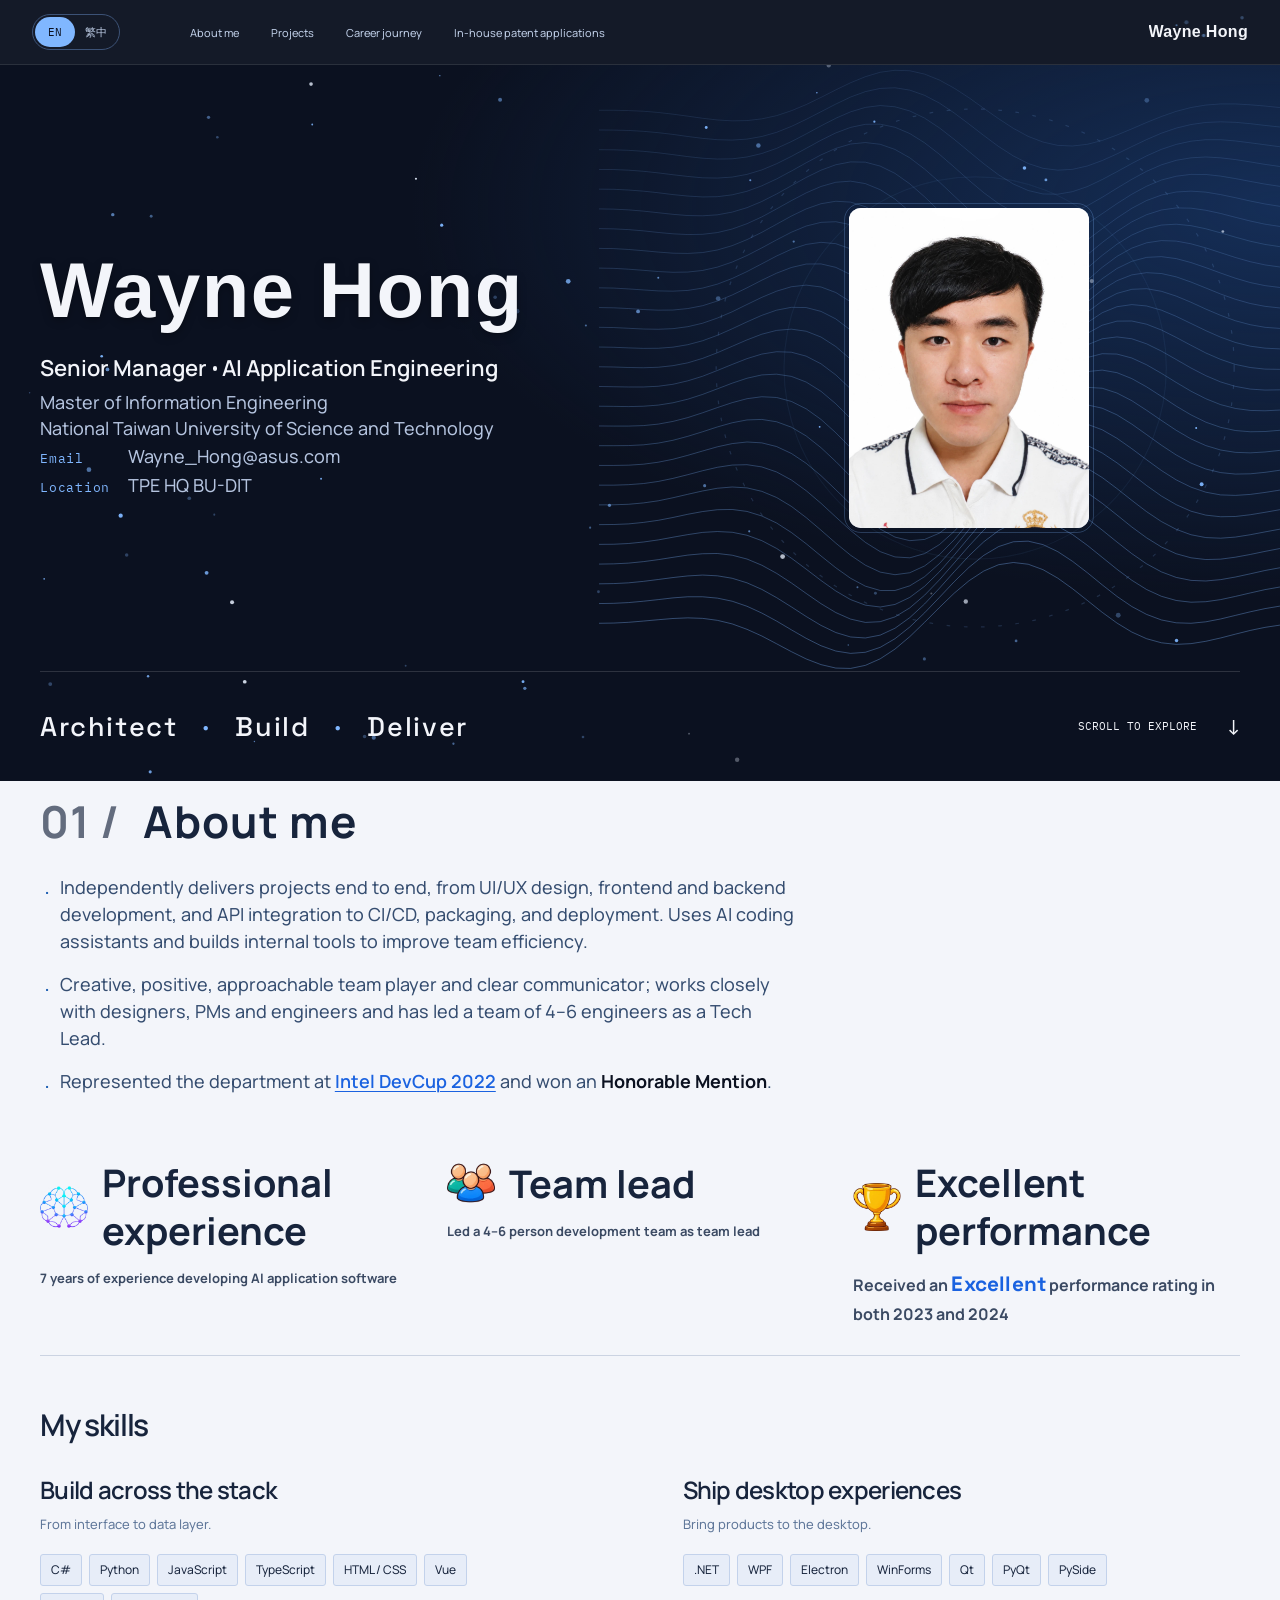
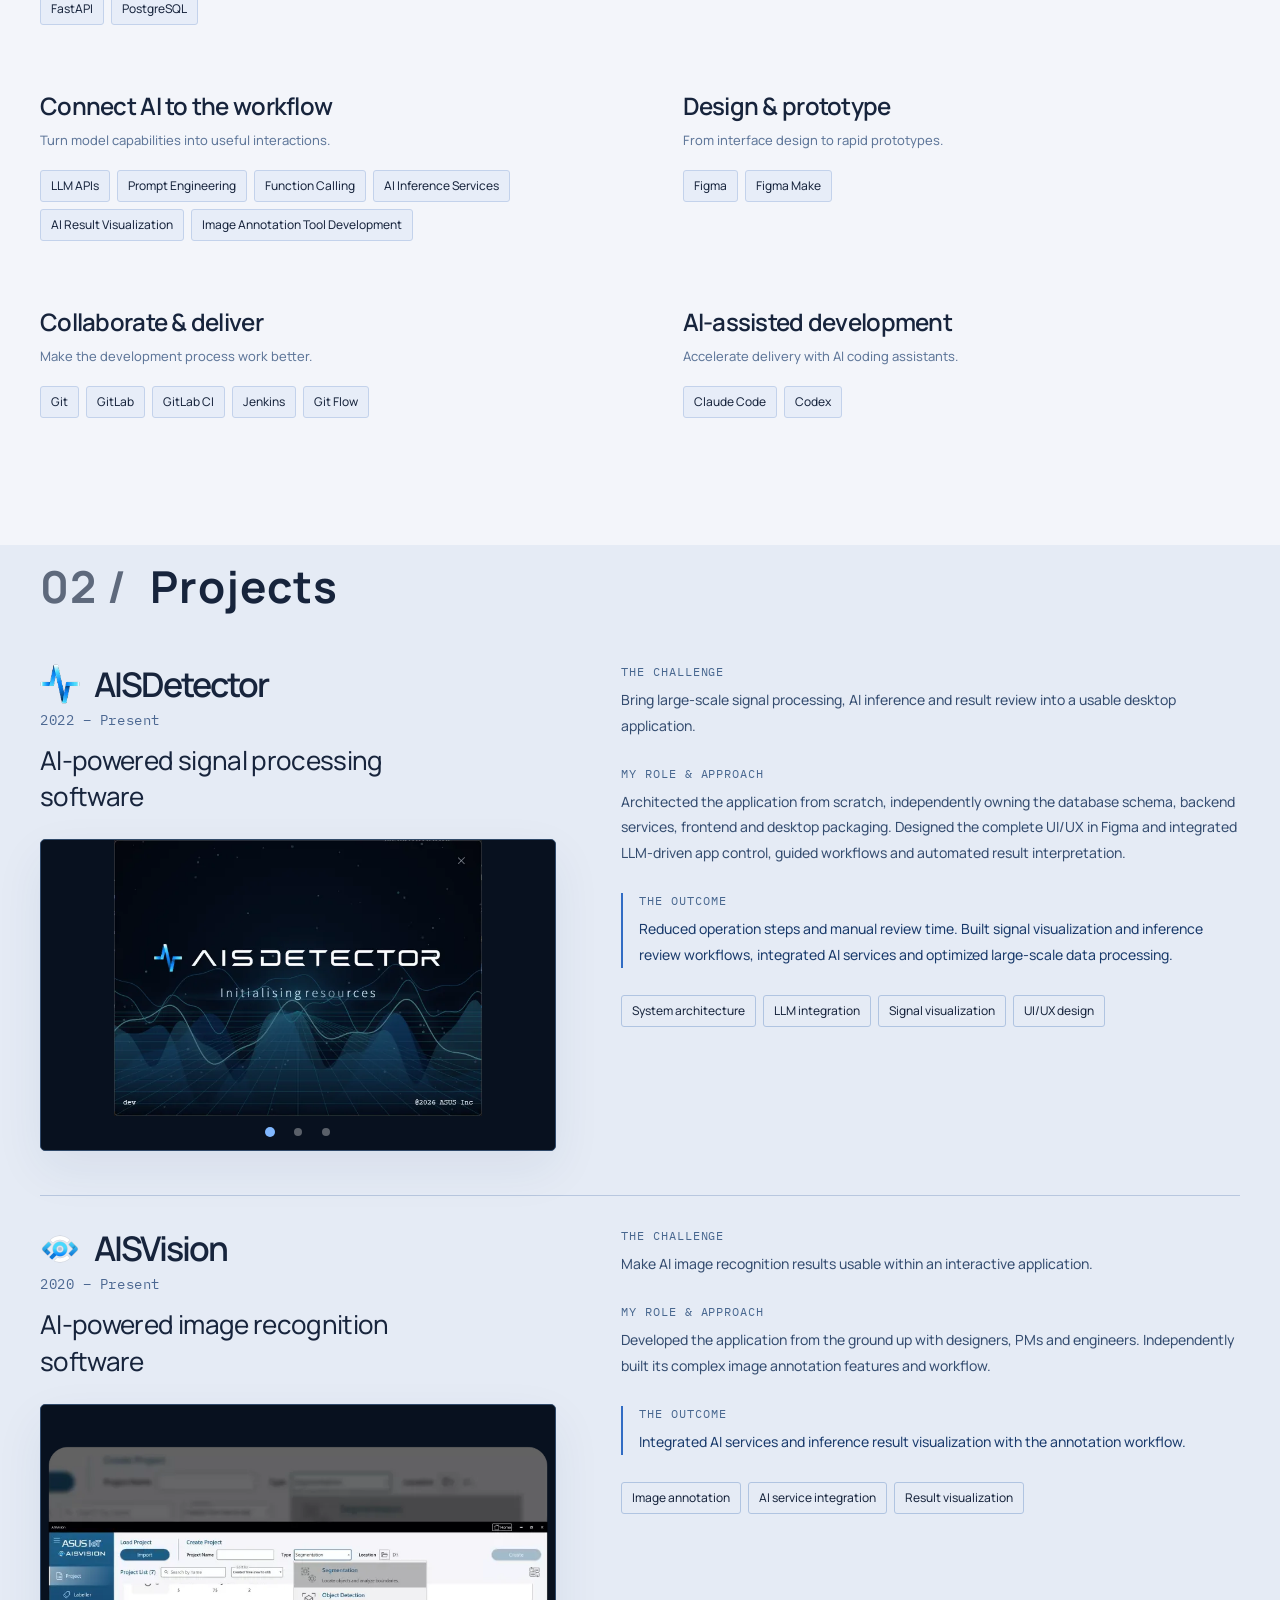
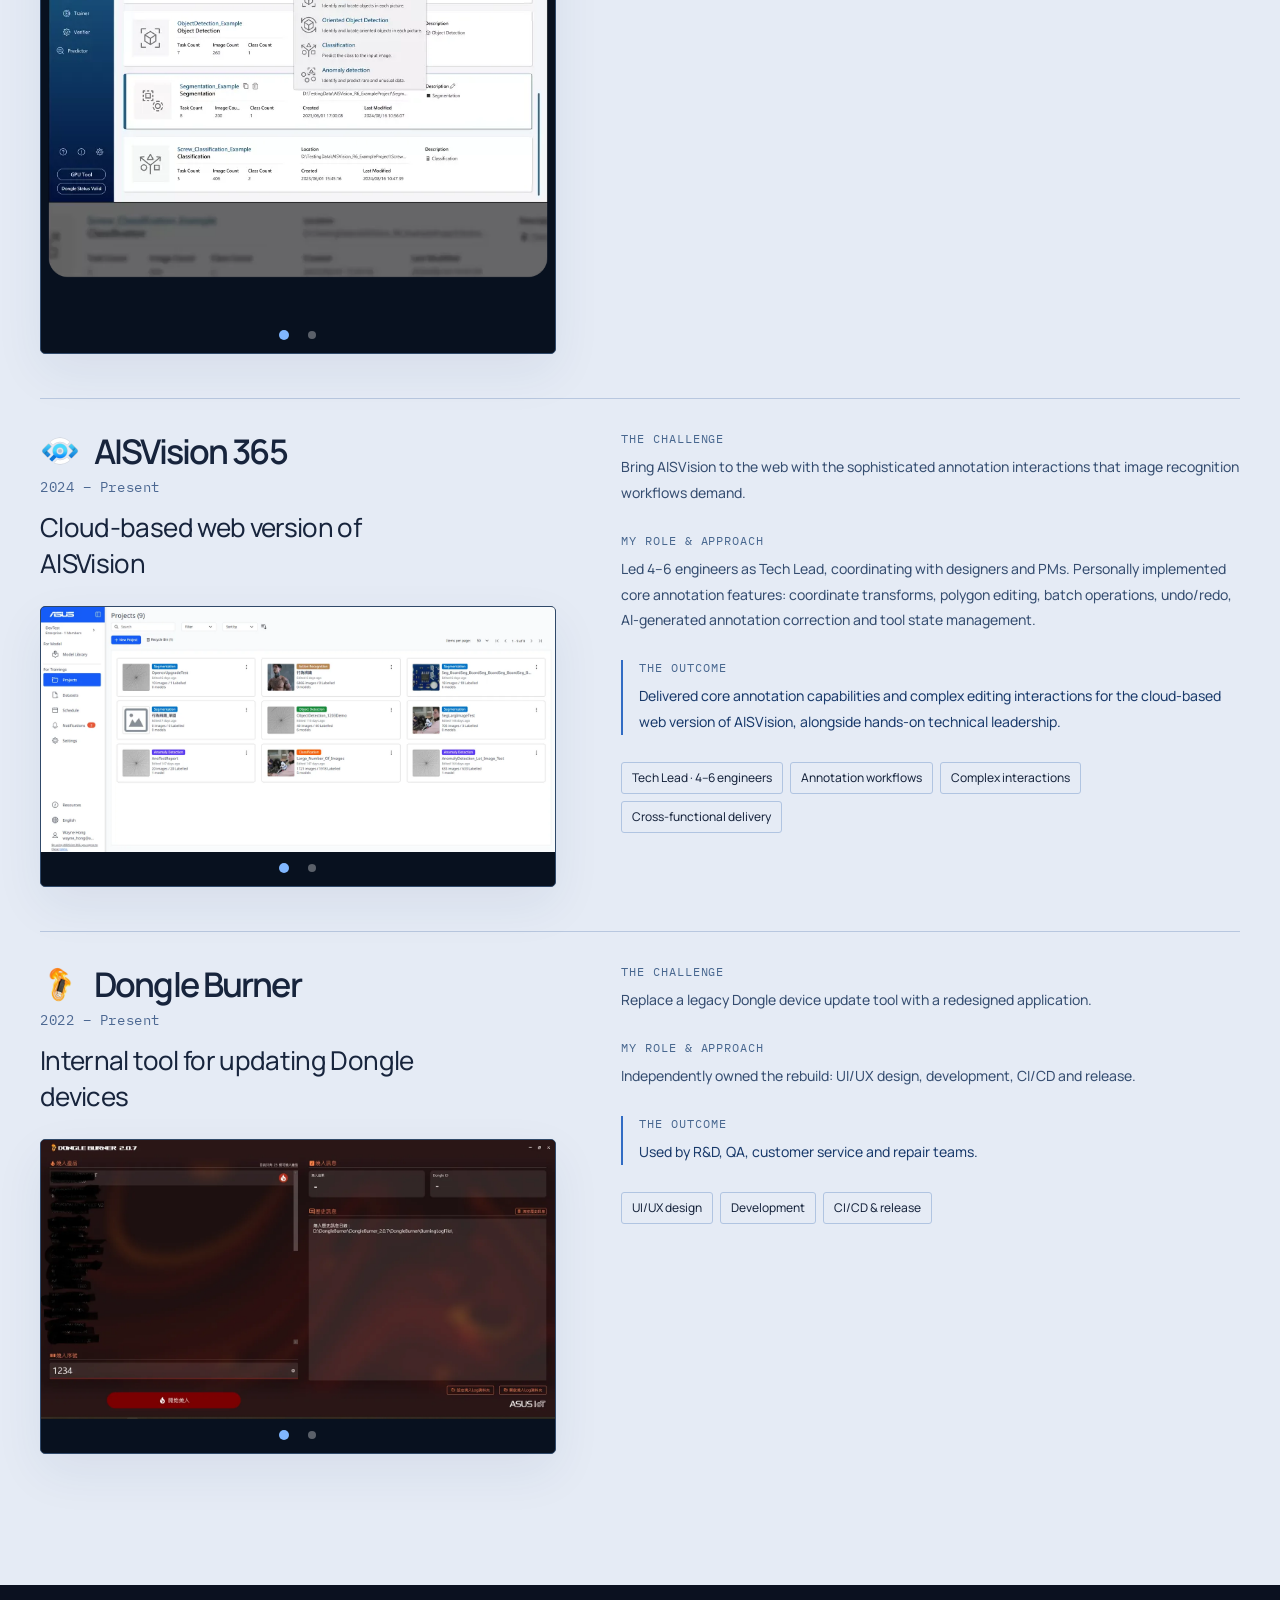
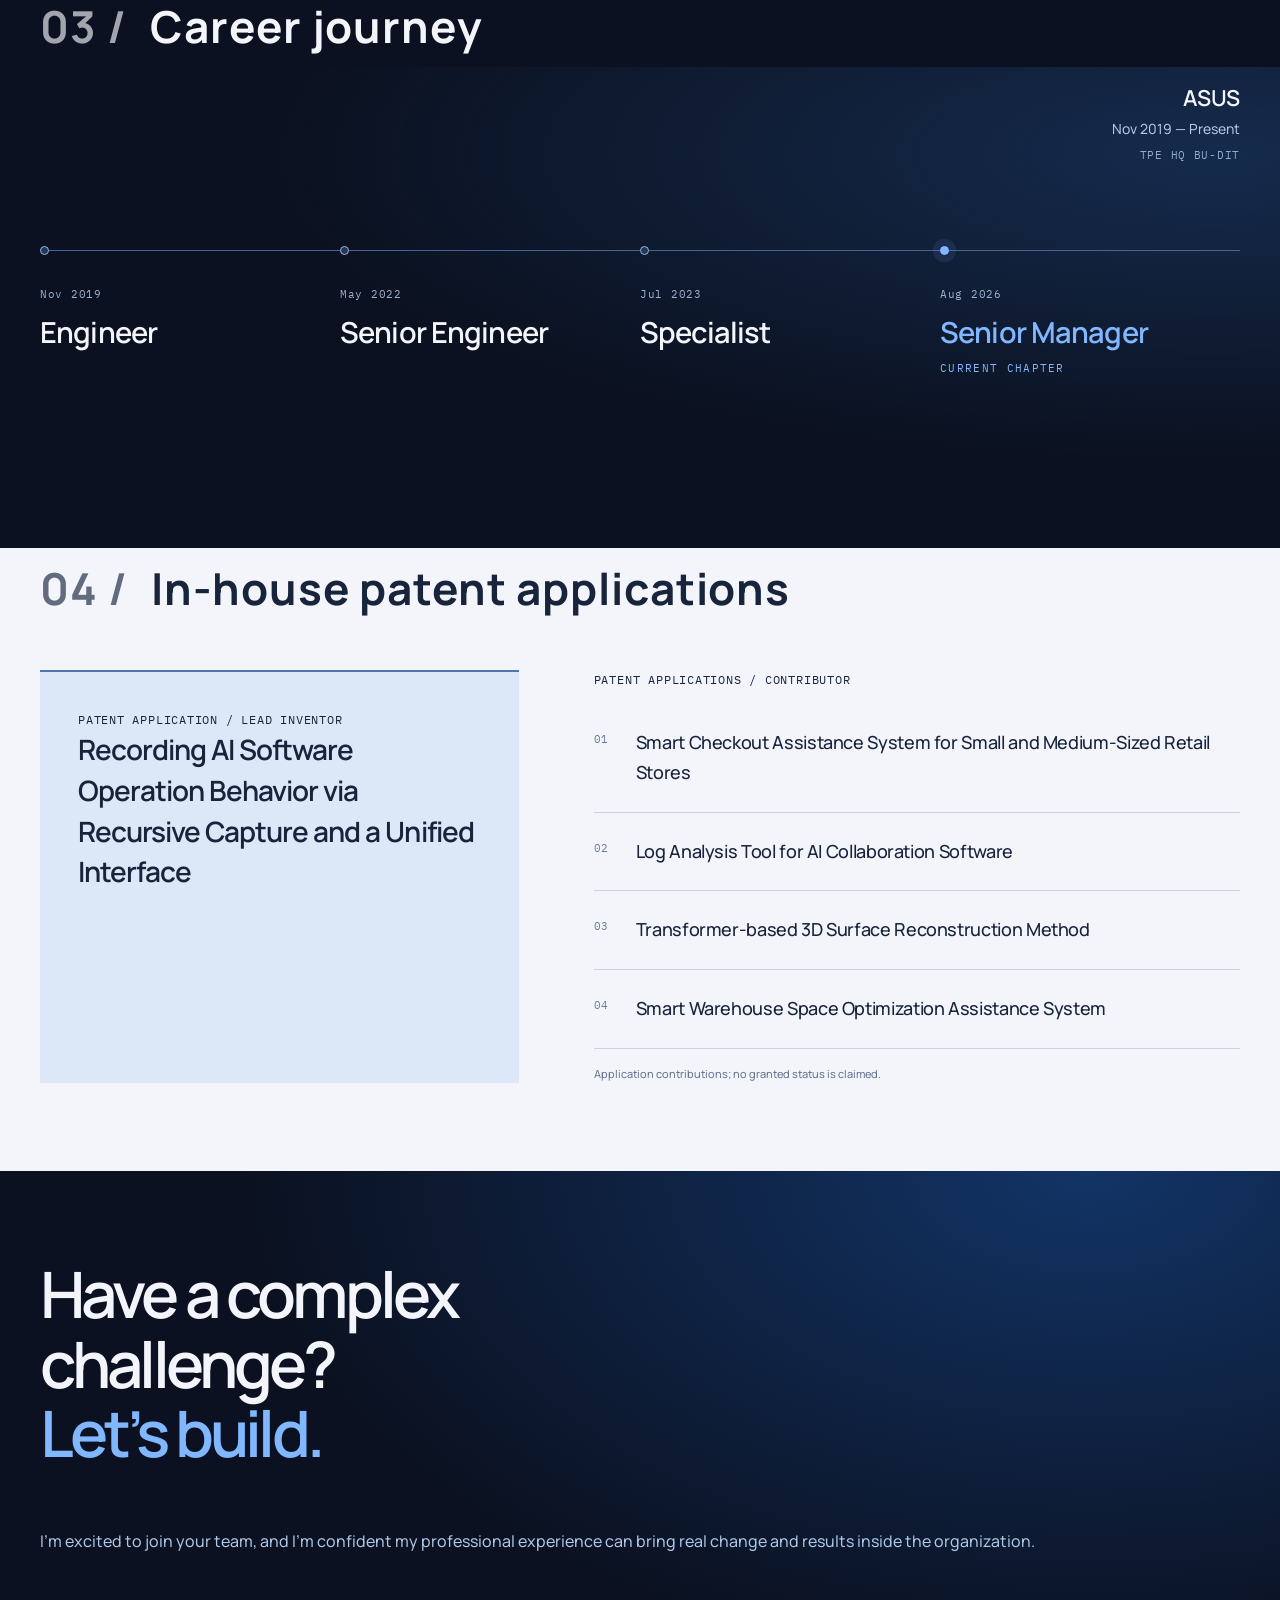
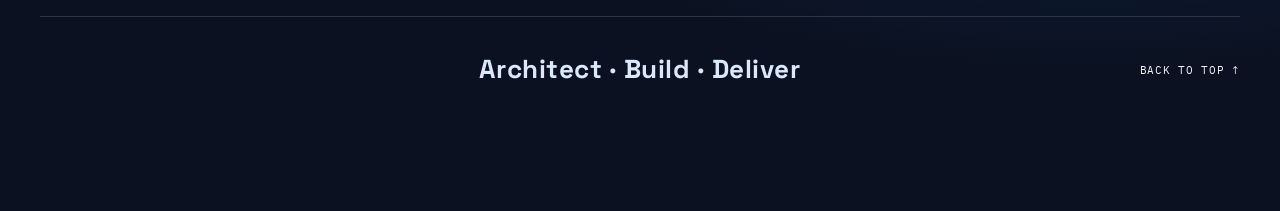
==== commit d10e1ff3: "Publish centered role divider dot Co-Authored-By: Claude Sonnet 5.5 <noreply@anthropic.com>" ====
--- a/resume/index.html
+++ b/resume/index.html
@@ -39,8 +39,8 @@
         }
       }
     </script>
-    <script type="module" crossorigin src="/resume/assets/index-nCaM3lZV.js"></script>
-    <link rel="stylesheet" crossorigin href="/resume/assets/index-DXVqKjLN.css">
+    <script type="module" crossorigin src="/resume/assets/index-Cai_kHZC.js"></script>
+    <link rel="stylesheet" crossorigin href="/resume/assets/index-Y0XqT57K.css">
   </head>
   <body>
     <div id="app"><div class="site-shell"><!--[--><a class="skip-link" href="#main">Skip to content</a><header class="site-header"><div class="header-inner"><button class="lang-switch" aria-label="Language: English"><!--[--><span lang="en" class="lang-option active" aria-hidden="true">EN</span><span lang="zh-Hant" class="lang-option" aria-hidden="true">繁中</span><!--]--></button><nav id="primary-nav" aria-label="Main navigation" class="primary-nav"><!--[--><a style="--i:0;" href="#expertise">About me</a><a style="--i:1;" href="#work">Projects</a><a style="--i:2;" href="#journey">Career journey</a><a style="--i:3;" href="#credentials">In-house patent applications</a><!--]--></nav><a href="#intro" class="header-name name-en" aria-hidden="true" title="BACK TO TOP ↑"><canvas class="particle-field" aria-hidden="true"></canvas>Wayne Hong</a><div class="header-actions"><button class="menu-toggle" aria-expanded="false" aria-controls="primary-nav">Menu</button></div></div><div class="reading-progress" aria-hidden="true"></div></header><!--]--><main id="main" tabindex="-1"><section id="intro" class="hero dark-section" data-section><canvas class="particle-field" aria-hidden="true"></canvas><div class="hero-grid content-width"><div class="hero-copy"><h1 class="hero-name name-en hero-enter">Wayne Hong</h1><ul class="hero-facts hero-enter"><li class="hero-role"><!--[--><span>Senior Manager</span><span>AI Application Engineering</span><!--]--></li><li>Master of Information Engineering<br>National Taiwan University of Science and Technology</li><li><dl class="hero-contact"><dt class="label">Email</dt><dd>Wayne_Hong@asus.com</dd><dt class="label">Location</dt><dd>TPE HQ BU-DIT</dd></dl></li></ul></div><div class="hero-art hero-enter"><svg class="signal-field" viewbox="0 0 600 530" fill="none" aria-hidden="true"><g class="field-lines"><!--[--><path d="M0.0,56.0 L12.0,56.0 L24.0,56.3 L36.0,56.8 L48.0,57.8 L60.0,59.2 L72.0,60.8 L84.0,62.5 L96.0,63.9 L108.0,64.6 L120.0,64.4 L132.0,63.0 L144.0,60.4 L156.0,56.4 L168.0,51.4 L180.0,45.6 L192.0,39.5 L204.0,33.7 L216.0,28.8 L228.0,25.2 L240.0,23.6 L252.0,24.0 L264.0,26.7 L276.0,31.5 L288.0,38.1 L300.0,45.9 L312.0,54.5 L324.0,62.9 L336.0,70.7 L348.0,77.2 L360.0,81.8 L372.0,84.5 L384.0,85.0 L396.0,83.6 L408.0,80.5 L420.0,76.1 L432.0,71.1 L444.0,65.9 L456.0,61.1 L468.0,56.9 L480.0,53.8 L492.0,51.8 L504.0,50.9 L516.0,50.9 L528.0,51.6 L540.0,52.6 L552.0,53.8 L564.0,54.8 L576.0,55.5 L588.0,55.9 L600.0,56.0" stroke="currentColor" opacity="0.14" stroke-width=".8"></path><path d="M0.0,72.0 L12.0,72.1 L24.0,72.4 L36.0,73.1 L48.0,74.2 L60.0,75.6 L72.0,77.3 L84.0,78.8 L96.0,79.9 L108.0,80.2 L120.0,79.4 L132.0,77.3 L144.0,73.9 L156.0,69.1 L168.0,63.4 L180.0,57.2 L192.0,51.0 L204.0,45.3 L216.0,40.9 L228.0,38.3 L240.0,37.8 L252.0,39.7 L264.0,43.9 L276.0,50.2 L288.0,58.2 L300.0,67.2 L312.0,76.5 L324.0,85.4 L336.0,93.1 L348.0,99.2 L360.0,103.1 L372.0,104.6 L384.0,103.9 L396.0,101.2 L408.0,96.8 L420.0,91.4 L432.0,85.5 L444.0,79.8 L456.0,74.6 L468.0,70.5 L480.0,67.6 L492.0,65.9 L504.0,65.4 L516.0,65.8 L528.0,66.9 L540.0,68.3 L552.0,69.6 L564.0,70.8 L576.0,71.5 L588.0,71.9 L600.0,72.0" stroke="currentColor" opacity="0.1511111111111111" stroke-width=".8"></path><path d="M0.0,88.0 L12.0,88.1 L24.0,88.5 L36.0,89.3 L48.0,90.5 L60.0,92.0 L72.0,93.6 L84.0,94.9 L96.0,95.6 L108.0,95.4 L120.0,93.9 L132.0,91.1 L144.0,86.9 L156.0,81.4 L168.0,75.2 L180.0,68.7 L192.0,62.5 L204.0,57.3 L216.0,53.7 L228.0,52.2 L240.0,53.2 L252.0,56.6 L264.0,62.4 L276.0,70.3 L288.0,79.6 L300.0,89.5 L312.0,99.4 L324.0,108.4 L336.0,115.8 L348.0,121.1 L360.0,123.9 L372.0,124.1 L384.0,122.0 L396.0,117.9 L408.0,112.2 L420.0,105.8 L432.0,99.2 L444.0,93.0 L456.0,87.7 L468.0,83.7 L480.0,81.1 L492.0,79.9 L504.0,79.9 L516.0,80.9 L528.0,82.4 L540.0,84.0 L552.0,85.6 L564.0,86.8 L576.0,87.6 L588.0,87.9 L600.0,88.0" stroke="currentColor" opacity="0.16222222222222224" stroke-width=".8"></path><path d="M0.0,104.0 L12.0,104.1 L24.0,104.6 L36.0,105.5 L48.0,106.8 L60.0,108.3 L72.0,109.7 L84.0,110.8 L96.0,111.0 L108.0,110.2 L120.0,108.0 L132.0,104.4 L144.0,99.4 L156.0,93.4 L168.0,86.9 L180.0,80.3 L192.0,74.4 L204.0,69.9 L216.0,67.4 L228.0,67.3 L240.0,69.8 L252.0,74.9 L264.0,82.4 L276.0,91.7 L288.0,102.1 L300.0,112.8 L312.0,122.9 L324.0,131.7 L336.0,138.4 L348.0,142.5 L360.0,144.0 L372.0,142.7 L384.0,139.0 L396.0,133.4 L408.0,126.6 L420.0,119.2 L432.0,112.0 L444.0,105.5 L456.0,100.3 L468.0,96.6 L480.0,94.6 L492.0,93.9 L504.0,94.6 L516.0,96.0 L528.0,97.9 L540.0,99.9 L552.0,101.6 L564.0,102.9 L576.0,103.6 L588.0,103.9 L600.0,104.0" stroke="currentColor" opacity="0.17333333333333334" stroke-width=".8"></path><path d="M0.0,120.0 L12.0,120.1 L24.0,120.7 L36.0,121.6 L48.0,122.9 L60.0,124.4 L72.0,125.6 L84.0,126.3 L96.0,126.1 L108.0,124.6 L120.0,121.7 L132.0,117.3 L144.0,111.7 L156.0,105.3 L168.0,98.6 L180.0,92.2 L192.0,86.9 L204.0,83.4 L216.0,82.2 L228.0,83.6 L240.0,87.8 L252.0,94.6 L264.0,103.7 L276.0,114.2 L288.0,125.5 L300.0,136.7 L312.0,146.7 L324.0,154.8 L336.0,160.5 L348.0,163.3 L360.0,163.1 L372.0,160.2 L384.0,154.9 L396.0,147.9 L408.0,139.9 L420.0,131.7 L432.0,124.1 L444.0,117.6 L456.0,112.6 L468.0,109.5 L480.0,108.0 L492.0,108.1 L504.0,109.4 L516.0,111.4 L528.0,113.7 L540.0,115.9 L552.0,117.7 L564.0,119.0 L576.0,119.7 L588.0,120.0 L600.0,120.0" stroke="currentColor" opacity="0.18444444444444447" stroke-width=".8"></path><path d="M0.0,136.0 L12.0,136.2 L24.0,136.8 L36.0,137.8 L48.0,139.1 L60.0,140.4 L72.0,141.4 L84.0,141.6 L96.0,140.8 L108.0,138.6 L120.0,135.0 L132.0,130.0 L144.0,123.9 L156.0,117.2 L168.0,110.5 L180.0,104.6 L192.0,100.2 L204.0,97.9 L216.0,98.1 L228.0,101.3 L240.0,107.2 L252.0,115.7 L264.0,126.2 L276.0,137.8 L288.0,149.7 L300.0,160.9 L312.0,170.5 L324.0,177.6 L336.0,181.9 L348.0,183.1 L360.0,181.1 L372.0,176.4 L384.0,169.4 L396.0,161.1 L408.0,152.1 L420.0,143.4 L432.0,135.5 L444.0,129.2 L456.0,124.8 L468.0,122.3 L480.0,121.6 L492.0,122.4 L504.0,124.4 L516.0,126.9 L528.0,129.6 L540.0,132.0 L552.0,133.9 L564.0,135.2 L576.0,135.8 L588.0,136.0 L600.0,136.0" stroke="currentColor" opacity="0.19555555555555557" stroke-width=".8"></path><path d="M0.0,152.0 L12.0,152.2 L24.0,152.8 L36.0,153.8 L48.0,155.1 L60.0,156.2 L72.0,156.8 L84.0,156.6 L96.0,155.2 L108.0,152.3 L120.0,148.0 L132.0,142.5 L144.0,136.0 L156.0,129.3 L168.0,123.0 L180.0,117.8 L192.0,114.4 L204.0,113.5 L216.0,115.5 L228.0,120.4 L240.0,128.1 L252.0,138.1 L264.0,149.8 L276.0,162.2 L288.0,174.3 L300.0,185.2 L312.0,193.9 L324.0,199.7 L336.0,202.3 L348.0,201.6 L360.0,197.7 L372.0,191.1 L384.0,182.6 L396.0,173.1 L408.0,163.3 L420.0,154.2 L432.0,146.5 L444.0,140.7 L456.0,136.9 L468.0,135.2 L480.0,135.4 L492.0,137.1 L504.0,139.7 L516.0,142.8 L528.0,145.8 L540.0,148.4 L552.0,150.2 L564.0,151.4 L576.0,151.9 L588.0,152.0 L600.0,152.0" stroke="currentColor" opacity="0.20666666666666667" stroke-width=".8"></path><path d="M0.0,168.0 L12.0,168.2 L24.0,168.9 L36.0,169.9 L48.0,171.0 L60.0,171.9 L72.0,172.1 L84.0,171.4 L96.0,169.3 L108.0,165.8 L120.0,160.9 L132.0,155.0 L144.0,148.4 L156.0,141.8 L168.0,136.0 L180.0,131.8 L192.0,129.8 L204.0,130.5 L216.0,134.2 L228.0,140.9 L240.0,150.2 L252.0,161.6 L264.0,174.2 L276.0,187.0 L288.0,199.0 L300.0,209.1 L312.0,216.5 L324.0,220.7 L336.0,221.4 L348.0,218.6 L360.0,212.7 L372.0,204.4 L384.0,194.5 L396.0,183.9 L408.0,173.7 L420.0,164.6 L432.0,157.2 L444.0,152.0 L456.0,149.1 L468.0,148.4 L480.0,149.6 L492.0,152.1 L504.0,155.4 L516.0,158.9 L528.0,162.2 L540.0,164.8 L552.0,166.6 L564.0,167.7 L576.0,168.1 L588.0,168.1 L600.0,168.0" stroke="currentColor" opacity="0.2177777777777778" stroke-width=".8"></path><path d="M0.0,184.0 L12.0,184.2 L24.0,184.9 L36.0,185.8 L48.0,186.8 L60.0,187.4 L72.0,187.2 L84.0,185.9 L96.0,183.2 L108.0,179.1 L120.0,173.8 L132.0,167.6 L144.0,161.1 L156.0,154.9 L168.0,149.9 L180.0,146.9 L192.0,146.4 L204.0,148.8 L216.0,154.3 L228.0,162.7 L240.0,173.5 L252.0,186.0 L264.0,199.2 L276.0,212.0 L288.0,223.3 L300.0,232.3 L312.0,238.1 L324.0,240.4 L336.0,238.9 L348.0,234.0 L360.0,226.2 L372.0,216.2 L384.0,205.1 L396.0,193.8 L408.0,183.4 L420.0,174.5 L432.0,167.8 L444.0,163.5 L456.0,161.7 L468.0,162.1 L480.0,164.3 L492.0,167.6 L504.0,171.5 L516.0,175.4 L528.0,178.8 L540.0,181.4 L552.0,183.1 L564.0,184.0 L576.0,184.2 L588.0,184.1 L600.0,184.0" stroke="currentColor" opacity="0.22888888888888892" stroke-width=".8"></path><path d="M0.0,200.0 L12.0,200.2 L24.0,200.9 L36.0,201.7 L48.0,202.5 L60.0,202.7 L72.0,202.1 L84.0,200.2 L96.0,197.0 L108.0,192.4 L120.0,186.8 L132.0,180.5 L144.0,174.2 L156.0,168.7 L168.0,164.8 L180.0,163.1 L192.0,164.2 L204.0,168.4 L216.0,175.7 L228.0,185.6 L240.0,197.7 L252.0,210.9 L264.0,224.3 L276.0,236.7 L288.0,247.0 L300.0,254.5 L312.0,258.4 L324.0,258.4 L336.0,254.7 L348.0,247.7 L360.0,238.0 L372.0,226.7 L384.0,214.6 L396.0,203.0 L408.0,192.6 L420.0,184.3 L432.0,178.5 L444.0,175.3 L456.0,174.7 L468.0,176.3 L480.0,179.5 L492.0,183.6 L504.0,188.0 L516.0,192.2 L528.0,195.7 L540.0,198.2 L552.0,199.7 L564.0,200.3 L576.0,200.4 L588.0,200.1 L600.0,200.0" stroke="currentColor" opacity="0.24000000000000002" stroke-width=".8"></path><path d="M0.0,216.0 L12.0,216.2 L24.0,216.8 L36.0,217.6 L48.0,218.1 L60.0,218.0 L72.0,216.8 L84.0,214.5 L96.0,210.7 L108.0,205.8 L120.0,200.0 L132.0,193.8 L144.0,188.1 L156.0,183.5 L168.0,180.7 L180.0,180.6 L192.0,183.4 L204.0,189.3 L216.0,198.2 L228.0,209.5 L240.0,222.5 L252.0,236.1 L264.0,249.2 L276.0,260.8 L288.0,269.7 L300.0,275.3 L312.0,277.0 L324.0,274.7 L336.0,268.8 L348.0,259.7 L360.0,248.4 L372.0,235.9 L384.0,223.2 L396.0,211.5 L408.0,201.6 L420.0,194.2 L432.0,189.5 L444.0,187.7 L456.0,188.4 L468.0,191.1 L480.0,195.3 L492.0,200.1 L504.0,205.0 L516.0,209.3 L528.0,212.7 L540.0,215.0 L552.0,216.3 L564.0,216.7 L576.0,216.5 L588.0,216.2 L600.0,216.0" stroke="currentColor" opacity="0.2511111111111111" stroke-width=".8"></path><path d="M0.0,232.0 L12.0,232.2 L24.0,232.8 L36.0,233.4 L48.0,233.6 L60.0,233.1 L72.0,231.5 L84.0,228.7 L96.0,224.5 L108.0,219.4 L120.0,213.5 L132.0,207.7 L144.0,202.7 L156.0,199.1 L168.0,197.8 L180.0,199.3 L192.0,203.8 L204.0,211.3 L216.0,221.6 L228.0,234.0 L240.0,247.5 L252.0,261.1 L264.0,273.6 L276.0,283.9 L288.0,291.0 L300.0,294.5 L312.0,293.8 L324.0,289.2 L336.0,281.1 L348.0,270.1 L360.0,257.4 L372.0,244.1 L384.0,231.2 L396.0,219.8 L408.0,210.7 L420.0,204.5 L432.0,201.2 L444.0,200.7 L456.0,202.8 L468.0,206.7 L480.0,211.7 L492.0,217.2 L504.0,222.3 L516.0,226.7 L528.0,229.9 L540.0,232.0 L552.0,232.9 L564.0,233.0 L576.0,232.6 L588.0,232.2 L600.0,232.0" stroke="currentColor" opacity="0.26222222222222225" stroke-width=".8"></path><path d="M0.0,248.0 L12.0,248.2 L24.0,248.7 L36.0,249.1 L48.0,249.0 L60.0,248.1 L72.0,246.1 L84.0,242.9 L96.0,238.5 L108.0,233.2 L120.0,227.6 L132.0,222.3 L144.0,218.1 L156.0,215.8 L168.0,216.0 L180.0,219.1 L192.0,225.2 L204.0,234.3 L216.0,245.7 L228.0,258.8 L240.0,272.5 L252.0,285.6 L264.0,297.0 L276.0,305.6 L288.0,310.7 L300.0,311.8 L312.0,308.7 L324.0,301.8 L336.0,291.6 L348.0,279.1 L360.0,265.4 L372.0,251.6 L384.0,238.9 L396.0,228.2 L408.0,220.2 L420.0,215.3 L432.0,213.6 L444.0,214.7 L456.0,218.1 L468.0,223.1 L480.0,228.9 L492.0,234.7 L504.0,240.0 L516.0,244.3 L528.0,247.3 L540.0,248.9 L552.0,249.5 L564.0,249.3 L576.0,248.8 L588.0,248.2 L600.0,248.0" stroke="currentColor" opacity="0.2733333333333333" stroke-width=".8"></path><path d="M0.0,264.0 L12.0,264.2 L24.0,264.6 L36.0,264.8 L48.0,264.4 L60.0,263.1 L72.0,260.8 L84.0,257.2 L96.0,252.6 L108.0,247.4 L120.0,242.2 L132.0,237.6 L144.0,234.5 L156.0,233.5 L168.0,235.2 L180.0,239.9 L192.0,247.6 L204.0,257.9 L216.0,270.2 L228.0,283.6 L240.0,297.0 L252.0,309.2 L264.0,319.1 L276.0,325.8 L288.0,328.6 L300.0,327.3 L312.0,321.8 L324.0,312.6 L336.0,300.6 L348.0,286.9 L360.0,272.5 L372.0,258.7 L384.0,246.5 L396.0,236.9 L408.0,230.3 L420.0,227.0 L432.0,226.9 L444.0,229.5 L456.0,234.2 L468.0,240.2 L480.0,246.6 L492.0,252.8 L504.0,258.0 L516.0,262.1 L528.0,264.6 L540.0,265.9 L552.0,266.1 L564.0,265.6 L576.0,264.9 L588.0,264.2 L600.0,264.0" stroke="currentColor" opacity="0.28444444444444444" stroke-width=".8"></path><path d="M0.0,280.0 L12.0,280.2 L24.0,280.4 L36.0,280.4 L48.0,279.8 L60.0,278.2 L72.0,275.4 L84.0,271.7 L96.0,267.0 L108.0,262.1 L120.0,257.4 L132.0,253.7 L144.0,251.8 L156.0,252.2 L168.0,255.4 L180.0,261.6 L192.0,270.6 L204.0,281.9 L216.0,294.7 L228.0,308.0 L240.0,320.7 L252.0,331.7 L264.0,339.8 L276.0,344.2 L288.0,344.6 L300.0,340.7 L312.0,332.9 L324.0,321.8 L336.0,308.4 L348.0,293.7 L360.0,279.1 L372.0,265.7 L384.0,254.5 L396.0,246.2 L408.0,241.3 L420.0,239.8 L432.0,241.3 L444.0,245.4 L456.0,251.3 L468.0,258.1 L480.0,265.0 L492.0,271.2 L504.0,276.3 L516.0,279.9 L528.0,282.1 L540.0,282.9 L552.0,282.7 L564.0,281.9 L576.0,281.0 L588.0,280.3 L600.0,280.0" stroke="currentColor" opacity="0.29555555555555557" stroke-width=".8"></path><path d="M0.0,296.0 L12.0,296.1 L24.0,296.3 L36.0,296.0 L48.0,295.1 L60.0,293.2 L72.0,290.3 L84.0,286.4 L96.0,281.9 L108.0,277.3 L120.0,273.3 L132.0,270.6 L144.0,270.0 L156.0,271.8 L168.0,276.4 L180.0,283.9 L192.0,294.0 L204.0,305.9 L216.0,318.8 L228.0,331.7 L240.0,343.3 L252.0,352.6 L264.0,358.6 L276.0,360.7 L288.0,358.6 L300.0,352.3 L312.0,342.4 L324.0,329.6 L336.0,315.1 L348.0,300.0 L360.0,285.6 L372.0,273.0 L384.0,263.1 L396.0,256.5 L408.0,253.4 L420.0,253.7 L432.0,256.9 L444.0,262.4 L456.0,269.3 L468.0,276.7 L480.0,283.8 L492.0,289.9 L504.0,294.7 L516.0,297.8 L528.0,299.4 L540.0,299.7 L552.0,299.1 L564.0,298.1 L576.0,297.0 L588.0,296.3 L600.0,296.0" stroke="currentColor" opacity="0.30666666666666664" stroke-width=".8"></path><path d="M0.0,312.0 L12.0,312.1 L24.0,312.1 L36.0,311.7 L48.0,310.5 L60.0,308.3 L72.0,305.2 L84.0,301.3 L96.0,297.1 L108.0,293.1 L120.0,289.9 L132.0,288.3 L144.0,288.9 L156.0,292.1 L168.0,298.1 L180.0,306.7 L192.0,317.5 L204.0,329.7 L216.0,342.4 L228.0,354.4 L240.0,364.6 L252.0,371.9 L264.0,375.7 L276.0,375.3 L288.0,370.7 L300.0,362.2 L312.0,350.4 L324.0,336.4 L336.0,321.2 L348.0,306.1 L360.0,292.4 L372.0,281.0 L384.0,272.7 L396.0,267.9 L408.0,266.7 L420.0,268.8 L432.0,273.6 L444.0,280.3 L456.0,288.0 L468.0,295.9 L480.0,303.0 L492.0,308.9 L504.0,313.1 L516.0,315.7 L528.0,316.7 L540.0,316.5 L552.0,315.5 L564.0,314.2 L576.0,313.0 L588.0,312.3 L600.0,312.0" stroke="currentColor" opacity="0.3177777777777778" stroke-width=".8"></path><path d="M0.0,328.0 L12.0,328.0 L24.0,327.9 L36.0,327.3 L48.0,325.9 L60.0,323.6 L72.0,320.4 L84.0,316.7 L96.0,312.8 L108.0,309.4 L120.0,307.1 L132.0,306.7 L144.0,308.6 L156.0,313.0 L168.0,320.1 L180.0,329.6 L192.0,340.8 L204.0,352.9 L216.0,365.0 L228.0,375.7 L240.0,384.2 L252.0,389.4 L264.0,390.8 L276.0,388.0 L288.0,381.1 L300.0,370.6 L312.0,357.4 L324.0,342.4 L336.0,327.0 L348.0,312.4 L360.0,299.7 L372.0,289.9 L384.0,283.4 L396.0,280.7 L408.0,281.4 L420.0,285.3 L432.0,291.5 L444.0,299.3 L456.0,307.5 L468.0,315.5 L480.0,322.5 L492.0,327.9 L504.0,331.5 L516.0,333.4 L528.0,333.8 L540.0,333.1 L552.0,331.8 L564.0,330.3 L576.0,329.0 L588.0,328.2 L600.0,328.0" stroke="currentColor" opacity="0.3288888888888889" stroke-width=".8"></path><path d="M0.0,344.0 L12.0,344.0 L24.0,343.8 L36.0,343.0 L48.0,341.4 L60.0,339.0 L72.0,335.8 L84.0,332.3 L96.0,328.9 L108.0,326.3 L120.0,325.0 L132.0,325.7 L144.0,328.7 L156.0,334.3 L168.0,342.3 L180.0,352.3 L192.0,363.7 L204.0,375.4 L216.0,386.4 L228.0,395.6 L240.0,402.1 L252.0,405.0 L264.0,404.0 L276.0,398.9 L288.0,389.9 L300.0,377.8 L312.0,363.5 L324.0,348.2 L336.0,333.0 L348.0,319.3 L360.0,308.1 L372.0,300.0 L384.0,295.6 L396.0,294.9 L408.0,297.6 L420.0,303.0 L432.0,310.5 L444.0,319.0 L456.0,327.6 L468.0,335.5 L480.0,342.1 L492.0,346.9 L504.0,349.8 L516.0,351.0 L528.0,350.8 L540.0,349.6 L552.0,347.9 L564.0,346.3 L576.0,345.0 L588.0,344.2 L600.0,344.0" stroke="currentColor" opacity="0.34" stroke-width=".8"></path><path d="M0.0,360.0 L12.0,360.0 L24.0,359.6 L36.0,358.7 L48.0,357.0 L60.0,354.5 L72.0,351.5 L84.0,348.3 L96.0,345.5 L108.0,343.7 L120.0,343.4 L132.0,345.2 L144.0,349.3 L156.0,355.8 L168.0,364.5 L180.0,374.7 L192.0,385.8 L204.0,396.7 L216.0,406.4 L228.0,413.9 L240.0,418.2 L252.0,418.9 L264.0,415.5 L276.0,408.2 L288.0,397.5 L300.0,384.2 L312.0,369.3 L324.0,354.0 L336.0,339.6 L348.0,327.1 L360.0,317.6 L372.0,311.6 L384.0,309.3 L396.0,310.6 L408.0,315.1 L420.0,322.0 L432.0,330.4 L444.0,339.4 L456.0,348.1 L468.0,355.7 L480.0,361.6 L492.0,365.7 L504.0,367.9 L516.0,368.3 L528.0,367.5 L540.0,365.9 L552.0,364.0 L564.0,362.2 L576.0,360.9 L588.0,360.2 L600.0,360.0" stroke="currentColor" opacity="0.35111111111111115" stroke-width=".8"></path><path d="M0.0,376.0 L12.0,375.9 L24.0,375.5 L36.0,374.4 L48.0,372.7 L60.0,370.2 L72.0,367.4 L84.0,364.7 L96.0,362.5 L108.0,361.5 L120.0,362.2 L132.0,365.0 L144.0,370.0 L156.0,377.2 L168.0,386.3 L180.0,396.5 L192.0,407.0 L204.0,416.8 L216.0,424.9 L228.0,430.5 L240.0,432.6 L252.0,431.0 L264.0,425.5 L276.0,416.4 L288.0,404.3 L300.0,390.1 L312.0,375.0 L324.0,360.3 L336.0,347.0 L348.0,336.2 L360.0,328.6 L372.0,324.7 L384.0,324.5 L396.0,327.8 L408.0,333.9 L420.0,341.9 L432.0,351.0 L444.0,360.3 L456.0,368.8 L468.0,375.8 L480.0,381.1 L492.0,384.3 L504.0,385.6 L516.0,385.4 L528.0,384.0 L540.0,382.0 L552.0,379.9 L564.0,378.1 L576.0,376.8 L588.0,376.2 L600.0,376.0" stroke="currentColor" opacity="0.3622222222222222" stroke-width=".8"></path><path d="M0.0,392.0 L12.0,391.9 L24.0,391.4 L36.0,390.2 L48.0,388.5 L60.0,386.2 L72.0,383.6 L84.0,381.4 L96.0,379.9 L108.0,379.7 L120.0,381.3 L132.0,385.0 L144.0,390.7 L156.0,398.4 L168.0,407.5 L180.0,417.4 L192.0,427.0 L204.0,435.5 L216.0,441.9 L228.0,445.4 L240.0,445.4 L252.0,441.6 L264.0,434.2 L276.0,423.6 L288.0,410.5 L300.0,396.0 L312.0,381.3 L324.0,367.4 L336.0,355.6 L348.0,346.7 L360.0,341.2 L372.0,339.5 L384.0,341.4 L396.0,346.4 L408.0,353.8 L420.0,362.8 L432.0,372.3 L444.0,381.5 L456.0,389.5 L468.0,395.8 L480.0,400.2 L492.0,402.5 L504.0,403.0 L516.0,402.1 L528.0,400.2 L540.0,397.9 L552.0,395.7 L564.0,393.9 L576.0,392.7 L588.0,392.1 L600.0,392.0" stroke="currentColor" opacity="0.37333333333333335" stroke-width=".8"></path><path d="M0.0,408.0 L12.0,407.9 L24.0,407.3 L36.0,406.1 L48.0,404.4 L60.0,402.2 L72.0,400.1 L84.0,398.3 L96.0,397.6 L108.0,398.2 L120.0,400.6 L132.0,405.0 L144.0,411.3 L156.0,419.2 L168.0,428.1 L180.0,437.3 L192.0,445.8 L204.0,452.8 L216.0,457.3 L228.0,458.8 L240.0,456.7 L252.0,451.0 L264.0,442.0 L276.0,430.3 L288.0,416.7 L300.0,402.3 L312.0,388.3 L324.0,375.7 L336.0,365.7 L348.0,358.8 L360.0,355.6 L372.0,355.9 L384.0,359.7 L396.0,366.2 L408.0,374.7 L420.0,384.2 L432.0,393.9 L444.0,402.7 L456.0,410.1 L468.0,415.6 L480.0,418.9 L492.0,420.3 L504.0,420.0 L516.0,418.4 L528.0,416.2 L540.0,413.7 L552.0,411.4 L564.0,409.7 L576.0,408.6 L588.0,408.1 L600.0,408.0" stroke="currentColor" opacity="0.3844444444444445" stroke-width=".8"></path><path d="M0.0,424.0 L12.0,423.8 L24.0,423.2 L36.0,422.0 L48.0,420.4 L60.0,418.5 L72.0,416.7 L84.0,415.6 L96.0,415.4 L108.0,416.8 L120.0,419.9 L132.0,424.9 L144.0,431.5 L156.0,439.3 L168.0,447.8 L180.0,456.1 L192.0,463.3 L204.0,468.6 L216.0,471.3 L228.0,470.7 L240.0,466.8 L252.0,459.5 L264.0,449.2 L276.0,436.8 L288.0,423.1 L300.0,409.3 L312.0,396.4 L324.0,385.5 L336.0,377.4 L348.0,372.7 L360.0,371.6 L372.0,373.9 L384.0,379.3 L396.0,387.1 L408.0,396.4 L420.0,406.1 L432.0,415.5 L444.0,423.8 L456.0,430.3 L468.0,434.8 L480.0,437.2 L492.0,437.7 L504.0,436.6 L516.0,434.5 L528.0,431.9 L540.0,429.2 L552.0,427.0 L564.0,425.4 L576.0,424.4 L588.0,424.1 L600.0,424.0" stroke="currentColor" opacity="0.39555555555555555" stroke-width=".8"></path><path d="M0.0,440.0 L12.0,439.8 L24.0,439.2 L36.0,438.0 L48.0,436.5 L60.0,434.9 L72.0,433.6 L84.0,432.9 L96.0,433.5 L108.0,435.5 L120.0,439.2 L132.0,444.5 L144.0,451.2 L156.0,458.7 L168.0,466.5 L180.0,473.7 L192.0,479.5 L204.0,483.1 L216.0,483.9 L228.0,481.6 L240.0,476.0 L252.0,467.4 L264.0,456.3 L276.0,443.6 L288.0,430.2 L300.0,417.3 L312.0,405.9 L324.0,396.8 L336.0,390.8 L348.0,388.2 L360.0,389.2 L372.0,393.3 L384.0,400.1 L396.0,408.8 L408.0,418.5 L420.0,428.2 L432.0,437.1 L444.0,444.6 L456.0,450.1 L468.0,453.5 L480.0,454.9 L492.0,454.5 L504.0,452.8 L516.0,450.2 L528.0,447.4 L540.0,444.7 L552.0,442.6 L564.0,441.1 L576.0,440.3 L588.0,440.0 L600.0,440.0" stroke="currentColor" opacity="0.4066666666666667" stroke-width=".8"></path><path d="M0.0,456.0 L12.0,455.8 L24.0,455.2 L36.0,454.1 L48.0,452.8 L60.0,451.4 L72.0,450.5 L84.0,450.5 L96.0,451.6 L108.0,454.1 L120.0,458.2 L132.0,463.7 L144.0,470.2 L156.0,477.3 L168.0,484.2 L180.0,490.2 L192.0,494.5 L204.0,496.4 L216.0,495.5 L228.0,491.5 L240.0,484.5 L252.0,475.0 L264.0,463.5 L276.0,451.0 L288.0,438.3 L300.0,426.6 L312.0,416.9 L324.0,409.8 L336.0,405.9 L348.0,405.4 L360.0,408.2 L372.0,413.9 L384.0,421.8 L396.0,431.0 L408.0,440.8 L420.0,450.2 L432.0,458.4 L444.0,464.8 L456.0,469.3 L468.0,471.6 L480.0,472.0 L492.0,470.8 L504.0,468.5 L516.0,465.6 L528.0,462.7 L540.0,460.1 L552.0,458.1 L564.0,456.8 L576.0,456.2 L588.0,456.0 L600.0,456.0" stroke="currentColor" opacity="0.4177777777777778" stroke-width=".8"></path><path d="M0.0,472.0 L12.0,471.8 L24.0,471.2 L36.0,470.2 L48.0,469.1 L60.0,468.1 L72.0,467.6 L84.0,468.0 L96.0,469.6 L108.0,472.5 L120.0,476.9 L132.0,482.3 L144.0,488.6 L156.0,495.0 L168.0,500.9 L180.0,505.5 L192.0,508.3 L204.0,508.6 L216.0,506.1 L228.0,500.8 L240.0,492.9 L252.0,482.8 L264.0,471.2 L276.0,459.2 L288.0,447.6 L300.0,437.5 L312.0,429.6 L324.0,424.5 L336.0,422.7 L348.0,424.1 L360.0,428.5 L372.0,435.4 L384.0,444.0 L396.0,453.5 L408.0,463.1 L420.0,471.8 L432.0,479.1 L444.0,484.5 L456.0,487.8 L468.0,489.1 L480.0,488.5 L492.0,486.6 L504.0,483.9 L516.0,480.8 L528.0,477.8 L540.0,475.3 L552.0,473.5 L564.0,472.5 L576.0,472.0 L588.0,472.0 L600.0,472.0" stroke="currentColor" opacity="0.4288888888888889" stroke-width=".8"></path><!--]--></g><circle cx="305" cy="265" r="210" stroke="currentColor" stroke-opacity=".2" stroke-dasharray="3 11"></circle><circle cx="305" cy="265" r="155" stroke="currentColor" stroke-opacity=".08"></circle></svg><figure class="portrait-frame"><img src="/resume/wayne.jpg" alt="Wayne Hong" width="540" height="720" fetchpriority="high"></figure></div></div><div class="hero-footer content-width"><p>Architect <span>·</span> Build <span>·</span> Deliver</p><a href="#expertise" class="scroll-cue">SCROLL TO EXPLORE <span aria-hidden="true">↓</span></a></div></section><section id="expertise" data-section class="expertise-section section-pad"><div class="content-width"><h2 class="section-label"><span class="index">01 /</span> About me</h2><div class="about-text" data-reveal><!--[--><p><!--[--><!--[--><!--[-->Independently delivers projects end to end, from UI/UX design, frontend and backend development, and API integration to CI/CD, packaging, and deployment. Uses AI coding assistants and builds internal tools to improve team efficiency.<!--]--><!--]--><!--]--></p><p><!--[--><!--[--><!--[-->Creative, positive, approachable team player and clear communicator; works closely with designers, PMs and engineers and has led a team of 4–6 engineers as a Tech Lead.<!--]--><!--]--><!--]--></p><p><!--[--><!--[--><!--[-->Represented the department at <!--]--><!--]--><!--[--><a href="https://unikoshardware.com/2022/12/2022-intel-devcup-openvino-pr.html" target="_blank" rel="noopener noreferrer">Intel DevCup 2022</a><!--]--><!--[--><!--[--> and won an <!--]--><!--]--><!--[--><span class="highlight">Honorable Mention</span><!--]--><!--[--><!--[-->.<!--]--><!--]--><!--]--></p><!--]--></div><div class="evidence-strip" data-reveal><!--[--><div><div class="evidence-head"><img class="evidence-icon" src="/resume/icons/brain.webp" alt="" width="160" height="160"><span class="evidence-value">Professional experience</span></div><p><!--[--><!--[--><!--[-->7 years of experience developing AI application software<!--]--><!--]--><!--]--></p></div><div><div class="evidence-head"><img class="evidence-icon" src="/resume/icons/team.webp" alt="" width="160" height="160"><span class="evidence-value">Team lead</span></div><p><!--[--><!--[--><!--[-->Led a 4–6 person development team as team lead<!--]--><!--]--><!--]--></p></div><div><div class="evidence-head"><img class="evidence-icon" src="/resume/icons/trophy.webp" alt="" width="160" height="160"><span class="evidence-value">Excellent performance</span></div><p><!--[--><!--[--><!--[-->Received an <!--]--><!--]--><!--[--><span class="highlight">Excellent</span><!--]--><!--[--><!--[--> performance rating in both 2023 and 2024<!--]--><!--]--><!--]--></p></div><!--]--></div><div class="toolkit-header" data-reveal><h3>My skills</h3></div><div class="skill-groups"><!--[--><article data-reveal><h4>Build across the stack</h4><p>From interface to data layer.</p><ul class="tags"><!--[--><li>C#</li><li>Python</li><li>JavaScript</li><li>TypeScript</li><li>HTML / CSS</li><li>Vue</li><li>FastAPI</li><li>PostgreSQL</li><!--]--></ul></article><article data-reveal><h4>Ship desktop experiences</h4><p>Bring products to the desktop.</p><ul class="tags"><!--[--><li>.NET</li><li>WPF</li><li>Electron</li><li>WinForms</li><li>Qt</li><li>PyQt</li><li>PySide</li><!--]--></ul></article><article data-reveal><h4>Connect AI to the workflow</h4><p>Turn model capabilities into useful interactions.</p><ul class="tags"><!--[--><li>LLM APIs</li><li>Prompt Engineering</li><li>Function Calling</li><li>AI Inference Services</li><li>AI Result Visualization</li><li>Image Annotation Tool Development</li><!--]--></ul></article><article data-reveal><h4>Design &amp; prototype</h4><p>From interface design to rapid prototypes.</p><ul class="tags"><!--[--><li>Figma</li><li>Figma Make</li><!--]--></ul></article><article data-reveal><h4>Collaborate &amp; deliver</h4><p>Make the development process work better.</p><ul class="tags"><!--[--><li>Git</li><li>GitLab</li><li>GitLab CI</li><li>Jenkins</li><li>Git Flow</li><!--]--></ul></article><article data-reveal><h4>AI-assisted development</h4><p>Accelerate delivery with AI coding assistants.</p><ul class="tags"><!--[--><li>Claude Code</li><li>Codex</li><!--]--></ul></article><!--]--></div></div></section><section id="work" data-section class="work-section section-pad"><div class="content-width"><h2 class="section-label"><span class="index">02 /</span> Projects</h2><div class="plain-stories"><!--[--><article class="plain-story"><div class="project-intro" data-reveal><div class="project-title"><img class="project-logo" src="/resume/projects/logo-aisdetector.webp" alt="" width="56" height="56"><h3>AISDetector</h3></div><p class="project-period">2022 – Present</p><p class="project-headline">AI-powered signal processing software</p></div><div class="plain-shots"><div class="project-shots" role="group" aria-roledescription="carousel" aria-label="AISDetector"><div class="shots-track" tabindex="0"><!--[--><figure class="shot" style="aspect-ratio:1.8617021276595744;" role="group" aria-roledescription="slide" aria-label="1 / 3"><img src="/resume/projects/aisdetector-splash.webp" alt="AISDetector startup screen" width="640" height="480" loading="lazy" decoding="async"></figure><figure class="shot" style="aspect-ratio:1.8617021276595744;" role="group" aria-roledescription="slide" aria-label="2 / 3"><img src="/resume/projects/aisdetector-workflow.webp" alt="AISDetector workflow editor showing connected processing and AI model nodes" width="1400" height="752" loading="lazy" decoding="async"></figure><figure class="shot" style="aspect-ratio:1.8617021276595744;" role="group" aria-roledescription="slide" aria-label="3 / 3"><img src="/resume/projects/aisdetector-validation.webp" alt="AISDetector validation view with threshold settings, model metrics, a result table and spectrograms" width="1400" height="752" loading="lazy" decoding="async"></figure><!--]--></div><div class="shots-dots"><!--[--><button aria-label="Image 1" aria-current="true"></button><button aria-label="Image 2" aria-current="false"></button><button aria-label="Image 3" aria-current="false"></button><!--]--></div></div></div><div class="project-narrative" data-reveal><div class="narrative-row"><span>THE CHALLENGE</span><p>Bring large-scale signal processing, AI inference and result review into a usable desktop application.</p></div><div class="narrative-row"><span>MY ROLE &amp; APPROACH</span><p>Architected the application from scratch, independently owning the database schema, backend services, frontend and desktop packaging. Designed the complete UI/UX in Figma and integrated LLM-driven app control, guided workflows and automated result interpretation.</p></div><div class="narrative-row outcome"><span>THE OUTCOME</span><p>Reduced operation steps and manual review time. Built signal visualization and inference review workflows, integrated AI services and optimized large-scale data processing.</p></div><ul class="tags" aria-label="Project responsibilities"><!--[--><li>System architecture</li><li>LLM integration</li><li>Signal visualization</li><li>UI/UX design</li><!--]--></ul></div></article><article class="plain-story"><div class="project-intro" data-reveal><div class="project-title"><img class="project-logo" src="/resume/projects/logo-aisvision.webp" alt="" width="56" height="56"><h3>AISVision</h3></div><p class="project-period">2020 – Present</p><p class="project-headline">AI-powered image recognition software</p></div><div class="plain-shots"><div class="project-shots" role="group" aria-roledescription="carousel" aria-label="AISVision"><div class="shots-track" tabindex="0"><!--[--><figure class="shot" style="aspect-ratio:1;" role="group" aria-roledescription="slide" aria-label="1 / 2"><img src="/resume/projects/aisvision-list.webp" alt="AISVision project page with a project list and project type selection" width="800" height="800" loading="lazy" decoding="async"></figure><figure class="shot" style="aspect-ratio:1;" role="group" aria-roledescription="slide" aria-label="2 / 2"><img src="/resume/projects/aisvision-verifier.webp" alt="AISVision verifier comparing ground truth and prediction images" width="800" height="800" loading="lazy" decoding="async"></figure><!--]--></div><div class="shots-dots"><!--[--><button aria-label="Image 1" aria-current="true"></button><button aria-label="Image 2" aria-current="false"></button><!--]--></div></div></div><div class="project-narrative" data-reveal><div class="narrative-row"><span>THE CHALLENGE</span><p>Make AI image recognition results usable within an interactive application.</p></div><div class="narrative-row"><span>MY ROLE &amp; APPROACH</span><p>Developed the application from the ground up with designers, PMs and engineers. Independently built its complex image annotation features and workflow.</p></div><div class="narrative-row outcome"><span>THE OUTCOME</span><p>Integrated AI services and inference result visualization with the annotation workflow.</p></div><ul class="tags" aria-label="Project responsibilities"><!--[--><li>Image annotation</li><li>AI service integration</li><li>Result visualization</li><!--]--></ul></div></article><article class="plain-story"><div class="project-intro" data-reveal><div class="project-title"><img class="project-logo" src="/resume/projects/logo-aisvision.webp" alt="" width="56" height="56"><h3>AISVision 365</h3></div><p class="project-period">2024 – Present</p><p class="project-headline">Cloud-based web version of AISVision</p></div><div class="plain-shots"><div class="project-shots" role="group" aria-roledescription="carousel" aria-label="AISVision 365"><div class="shots-track" tabindex="0"><!--[--><figure class="shot" style="aspect-ratio:2.1021021021021022;" role="group" aria-roledescription="slide" aria-label="1 / 2"><img src="/resume/projects/aisvision365-projects.webp" alt="AISVision 365 project list page" width="1400" height="666" loading="lazy" decoding="async"></figure><figure class="shot" style="aspect-ratio:2.1021021021021022;" role="group" aria-roledescription="slide" aria-label="2 / 2"><img src="/resume/projects/aisvision365-labeler.webp" alt="AISVision 365 image labeler with a category list, annotation toolbar and image list" width="1400" height="665" loading="lazy" decoding="async"></figure><!--]--></div><div class="shots-dots"><!--[--><button aria-label="Image 1" aria-current="true"></button><button aria-label="Image 2" aria-current="false"></button><!--]--></div></div></div><div class="project-narrative" data-reveal><div class="narrative-row"><span>THE CHALLENGE</span><p>Bring AISVision to the web with the sophisticated annotation interactions that image recognition workflows demand.</p></div><div class="narrative-row"><span>MY ROLE &amp; APPROACH</span><p>Led 4–6 engineers as Tech Lead, coordinating with designers and PMs. Personally implemented core annotation features: coordinate transforms, polygon editing, batch operations, undo/redo, AI-generated annotation correction and tool state management.</p></div><div class="narrative-row outcome"><span>THE OUTCOME</span><p>Delivered core annotation capabilities and complex editing interactions for the cloud-based web version of AISVision, alongside hands-on technical leadership.</p></div><ul class="tags" aria-label="Project responsibilities"><!--[--><li>Tech Lead · 4–6 engineers</li><li>Annotation workflows</li><li>Complex interactions</li><li>Cross-functional delivery</li><!--]--></ul></div></article><article class="plain-story"><div class="project-intro" data-reveal><div class="project-title"><img class="project-logo" src="/resume/projects/logo-dongle-burner.webp" alt="" width="56" height="56"><h3>Dongle Burner</h3></div><p class="project-period">2022 – Present</p><p class="project-headline">Internal tool for updating Dongle devices</p></div><div class="plain-shots"><div class="project-shots" role="group" aria-roledescription="carousel" aria-label="Dongle Burner"><div class="shots-track" tabindex="0"><!--[--><figure class="shot" style="aspect-ratio:1.8469656992084433;" role="group" aria-roledescription="slide" aria-label="1 / 2"><img src="/resume/projects/dongle-main.webp" alt="Dongle Burner main window with a product list, serial number input and burn log panel" width="1400" height="758" loading="lazy" decoding="async"></figure><figure class="shot" style="aspect-ratio:1.8469656992084433;" role="group" aria-roledescription="slide" aria-label="2 / 2"><img src="/resume/projects/dongle-burning.webp" alt="Dongle Burner showing the burning-in-progress dialog" width="1400" height="758" loading="lazy" decoding="async"></figure><!--]--></div><div class="shots-dots"><!--[--><button aria-label="Image 1" aria-current="true"></button><button aria-label="Image 2" aria-current="false"></button><!--]--></div></div></div><div class="project-narrative" data-reveal><div class="narrative-row"><span>THE CHALLENGE</span><p>Replace a legacy Dongle device update tool with a redesigned application.</p></div><div class="narrative-row"><span>MY ROLE &amp; APPROACH</span><p>Independently owned the rebuild: UI/UX design, development, CI/CD and release.</p></div><div class="narrative-row outcome"><span>THE OUTCOME</span><p>Used by R&amp;D, QA, customer service and repair teams.</p></div><ul class="tags" aria-label="Project responsibilities"><!--[--><li>UI/UX design</li><li>Development</li><li>CI/CD &amp; release</li><!--]--></ul></div></article><!--]--></div></div></section><section id="journey" data-section class="journey-section dark-section section-pad"><div class="content-width"><h2 class="section-label"><span class="index">03 /</span> Career journey</h2><div class="heading-row" data-reveal><p class="journey-tenure"><strong>ASUS</strong><br>Nov 2019 — Present<br><span class="mono">TPE HQ BU-DIT</span></p></div><ol class="timeline"><!--[--><li class="" data-reveal><span class="timeline-dot" aria-hidden="true"></span><time datetime="2019-11" class="mono">Nov 2019</time><h3>Engineer</h3><!----></li><li class="" data-reveal><span class="timeline-dot" aria-hidden="true"></span><time datetime="2022-05" class="mono">May 2022</time><h3>Senior Engineer</h3><!----></li><li class="" data-reveal><span class="timeline-dot" aria-hidden="true"></span><time datetime="2023-07" class="mono">Jul 2023</time><h3>Specialist</h3><!----></li><li class="current" data-reveal><span class="timeline-dot" aria-hidden="true"></span><time datetime="2026-08" class="mono">Aug 2026</time><h3>Senior Manager</h3><span class="current-label mono">CURRENT CHAPTER</span></li><!--]--></ol></div></section><section id="credentials" data-section class="credentials-section section-pad"><div class="content-width"><h2 class="section-label"><span class="index">04 /</span> In-house patent applications</h2><div class="patents-layout"><div class="patent-feature" data-reveal><p class="eyebrow">PATENT APPLICATION / LEAD INVENTOR</p><h3>Recording AI Software Operation Behavior via Recursive Capture and a Unified Interface</h3></div><div class="patent-contributions" data-reveal><p class="eyebrow">PATENT APPLICATIONS / CONTRIBUTOR</p><ol><!--[--><li><span class="mono">01</span><h3>Smart Checkout Assistance System for Small and Medium-Sized Retail Stores</h3></li><li><span class="mono">02</span><h3>Log Analysis Tool for AI Collaboration Software</h3></li><li><span class="mono">03</span><h3>Transformer-based 3D Surface Reconstruction Method</h3></li><li><span class="mono">04</span><h3>Smart Warehouse Space Optimization Assistance System</h3></li><!--]--></ol><p class="patent-note">Application contributions; no granted status is claimed.</p></div></div></div></section><section id="contact" data-section class="contact-section dark-section section-pad"><div class="content-width"><div class="contact-heading" data-reveal><h2><!--[--><!--[--><!---->Have a complex<!--]--><!--[--><br>challenge?<!--]--><!--]--><br><span class="accent">Let’s build.</span></h2></div><div class="contact-bottom" data-reveal><p>I’m excited to join your team, and I’m confident my professional experience can bring real change and results inside the organization.</p></div><footer class="site-footer"><p>Architect · Build · Deliver</p><a href="#intro" class="mono">BACK TO TOP ↑</a></footer></div></section></main></div></div>
--- a/resume/assets/index-Y0XqT57K.css
+++ b/resume/assets/index-Y0XqT57K.css
@@ -0,0 +1 @@
+@font-face{font-family:IBM Plex Mono;font-style:normal;font-display:swap;font-weight:400;src:url(/resume/assets/ibm-plex-mono-latin-400-normal-DMJ8VG8y.woff2)format("woff2"),url(/resume/assets/ibm-plex-mono-latin-400-normal-CvHOgSBP.woff)format("woff")}@font-face{font-family:Noto Sans TC Variable;font-style:normal;font-display:swap;font-weight:100 900;src:url(/resume/assets/noto-sans-tc-0-wght-normal-C44i1K5l.woff2)format("woff2-variations");unicode-range:U+3401,U+3441,U+34FE,U+3502,U+3578,U+3585,U+35B8,U+35D8,U+35F1,U+3614,U+361B,U+361D,U+372E,U+3737,U+3757,U+3769,U+3909,U+3915,U+39C1,U+39CC,U+39CE,U+39D2,U+39E1,U+39E3,U+39FB,U+39FE,U+3A11,U+3A28,U+3A2A,U+3A3B,U+3A46,U+3A90,U+3B39,U+3C35,U+3D18-3D19,U+3DEE,U+3E10,U+3E30,U+3F13,U+3F4E,U+3F80,U+3F8A,U+3FF8,U+4010,U+402F,U+4034,U+406F,U+40D7,U+4180,U+41F6,U+4204,U+4242,U+4308,U+4599,U+45B3,U+45C1,U+45C6,U+45D0,U+4606,U+4625,U+463C,U+479A,U+47D3,U+47D8,U+47E9,U+4821,U+488D,U+48A2,U+4ACC,U+4BCB,U+4C85,U+4F28,U+502F,U+50AA,U+50EB,U+5111,U+5133,U+5210,U+521C,U+527A,U+527E,U+52E5,U+52FC,U+5327,U+5467,U+54EF,U+54F1,U+54F9,U+5529,U+558C,U+5593,U+55A2,U+55A4,U+55CB,U+5610,U+5677,U+56BE,U+571D,U+5749,U+5771,U+579E,U+5860,U+5945,U+5952,U+5A78,U+5C67,U+5EB0,U+60BF,U+61A2,U+6250,U+6274,U+6277,U+6290,U+62C1,U+6303,U+6314-6315,U+6329,U+6331,U+6333,U+6354,U+6358-6359,U+635D,U+637E,U+639C-639D,U+63C7,U+63CB-63CC,U+63D9,U+63E2,U+63EB}@font-face{font-family:Noto Sans TC Variable;font-style:normal;font-display:swap;font-weight:100 900;src:url(/resume/assets/noto-sans-tc-1-wght-normal-CJFwB8z2.woff2)format("woff2-variations");unicode-range:U+63EC,U+63FB,U+6419,U+641D,U+6424,U+6429,U+645D,U+6471,U+6486,U+648D,U+648F,U+64A8,U+64C9,U+64DB,U+64FD,U+650B,U+650E,U+6515,U+6546,U+654B,U+6568,U+6571,U+6712,U+67EB,U+683F,U+684A,U+684D,U+686E,U+6878,U+68B9,U+690A,U+697B,U+6A20,U+6A42,U+6B41,U+6B95,U+6B97,U+6C8A,U+6C95,U+6CCF,U+6E62,U+6ED2,U+6F16,U+6FA9,U+7033,U+7047,U+70A3,U+70CC,U+70F0,U+70F3,U+714F,U+7161,U+719D,U+71A5,U+71B0,U+71BB,U+71C2,U+71D6,U+7227,U+725A,U+7278,U+7285,U+730C,U+75B6,U+75BA,U+75DA,U+75E1,U+7657,U+7660,U+7721,U+77A8,U+7804,U+781B,U+785E,U+7869,U+78AB,U+78DF,U+7924,U+79E5,U+79EE,U+7A34,U+7A9E,U+7AB5,U+7AF3,U+7AF5,U+7B12,U+7C85,U+7C9E,U+7CCB,U+7D5A,U+7DDF,U+7DEA,U+7E12,U+7E16,U+7E4F,U+7E77,U+7F76,U+7FCD,U+7FF8,U+801E,U+806C,U+80A8,U+80D0,U+80D8,U+80EE,U+80F2,U+8161,U+8181,U+818B,U+818E,U+81AD,U+81C1,U+81FD,U+834D,U+83E3,U+8573,U+85B8,U+85C3,U+867C,U+86BB,U+8705,U+8752,U+875B,U+8779,U+8794-8795,U+87B7,U+8818,U+8940,U+8A04,U+8A4F,U+8B3C,U+8B40,U+8C4D}@font-face{font-family:Noto Sans TC Variable;font-style:normal;font-display:swap;font-weight:100 900;src:url(/resume/assets/noto-sans-tc-2-wght-normal-DXF834SH.woff2)format("woff2-variations");unicode-range:U+8C6D,U+8D0C,U+8D92,U+8DC1,U+8DC8,U+8DCD,U+8DD4-8DD5,U+8DD9,U+8E1C,U+8E58,U+8E73,U+8E7D,U+8E98,U+8EBD,U+8EC1,U+9029,U+9070,U+9147,U+91B9,U+9202,U+9254,U+9311,U+9595,U+96FA,U+9757,U+9815,U+999D,U+99A6,U+9ABF,U+9B16,U+9B1E,U+9B6C,U+9B98,U+9BA1,U+9BBB,U+9C07,U+9C17,U+9D41,U+9D64,U+9D7B,U+9DDD,U+9EB6,U+9ED7,U+9F46,U+9F56,U+9F74,U+9F7B,U+2028E,U+203B7,U+20546-20547,U+20584,U+205FB,U+20731,U+207A9,U+207AD,U+20803,U+2081D,U+20895,U+20BD7,U+20CBF,U+21883,U+21CDE,U+22399,U+22AB1,U+22AE6,U+22BED,U+22BFE,U+22C64,U+22CB4,U+22CB8,U+22CC6,U+22CEA,U+22D80,U+22F0C,U+22F1B,U+23073,U+236EE,U+23B88,U+23CA9,U+23EF8,U+23F0E,U+241AC,U+24259,U+242B6,U+2430D,U+24352,U+24419,U+24430,U+24605,U+2479A,U+24C8D,U+24D83,U+24E01,U+24E31,U+24E85,U+24EAA,U+2524C,U+2531A,U+25349,U+25435,U+25BDF,U+25BE5,U+25C14,U+25D0A,U+25E86,U+2624E,U+26293,U+26706,U+267EA,U+2725F,U+27285,U+27304,U+27A63,U+27B99,U+27EF4,U+27FEC,U+27FF3,U+280BE-280BF,U+280F0,U+28154,U+28468,U+28487,U+28891,U+2947E,U+296A8,U+296E9,U+29704,U+29730,U+29D71,U+29E19,U+29E36}@font-face{font-family:Noto Sans TC Variable;font-style:normal;font-display:swap;font-weight:100 900;src:url(/resume/assets/noto-sans-tc-4-wght-normal-CLVec-WF.woff2)format("woff2-variations");unicode-range:U+1F921-1F930,U+1F932-1F935,U+1F937-1F939,U+1F940-1F944,U+1F947-1F94A,U+1F95?,U+1F962-1F967,U+1F969-1F96A,U+1F980-1F981,U+1F984-1F98D,U+1F990-1F992,U+1F994-1F996,U+1F9C0,U+1F9D0,U+1F9D2,U+1F9D4,U+1F9D6,U+1F9D8,U+1F9DA,U+1F9DC-1F9DD,U+1F9DF-1F9E2,U+1F9E5-1F9E6,U+20024,U+20487,U+20779,U+20C41,U+20C78,U+20D71,U+20E98,U+20EF9,U+2107B,U+210C1,U+22C51,U+233B4,U+24A12,U+2512B,U+2546E,U+25683,U+267CC,U+269F2,U+27657,U+282E2,U+2898D,U+29D5A,U+F0001-F0005,U+F0019,U+F009B,U+F0101-F0104,U+F012B,U+F01BA,U+F01D6,U+F0209,U+F0217,U+F0223-F0224,U+FC355,U+FE327,U+FE517,U+FEB97,U+FFFB4}@font-face{font-family:Noto Sans TC Variable;font-style:normal;font-display:swap;font-weight:100 900;src:url(/resume/assets/noto-sans-tc-10-wght-normal-D9IAkWa-.woff2)format("woff2-variations");unicode-range:U+FF78-FF7E,U+FF80-FF86,U+FF89-FF94,U+FF97-FF9E,U+FFB9,U+FFE0-FFE3,U+FFE9,U+FFEB,U+FFED,U+FFFC,U+1D7C7,U+1F004,U+1F0CF,U+1F141-1F142,U+1F150,U+1F154,U+1F158,U+1F15B,U+1F15D-1F15E,U+1F162-1F163,U+1F170-1F171,U+1F174,U+1F177-1F178,U+1F17D-1F17F,U+1F192-1F195,U+1F197-1F19A,U+1F1E6-1F1F5,U+1F1F7-1F1FF,U+1F21A,U+1F22F,U+1F232-1F237,U+1F239-1F23A,U+1F250-1F251,U+1F300,U+1F302-1F319}@font-face{font-family:Noto Sans TC Variable;font-style:normal;font-display:swap;font-weight:100 900;src:url(/resume/assets/noto-sans-tc-11-wght-normal-CmgXseg_.woff2)format("woff2-variations");unicode-range:U+FA0A,U+FA0C,U+FA11,U+FA17,U+FA19,U+FA1B,U+FA1D,U+FA26,U+FA2C,U+FB01,U+FDFC,U+FE0E,U+FE33-FE36,U+FE38-FE44,U+FE49-FE51,U+FE54,U+FE56-FE57,U+FE59-FE5C,U+FE5F-FE6A,U+FE8E,U+FE92-FE93,U+FEAE,U+FECB-FECC,U+FEE0,U+FEEC,U+FEF3,U+FF04,U+FF07,U+FF26-FF2C,U+FF31-FF32,U+FF35-FF37,U+FF39-FF3A,U+FF3C,U+FF3E-FF5B,U+FF5D,U+FF61-FF65,U+FF67-FF68,U+FF6A,U+FF6C-FF77}@font-face{font-family:Noto Sans TC Variable;font-style:normal;font-display:swap;font-weight:100 900;src:url(/resume/assets/noto-sans-tc-12-wght-normal-BGFo_Hap.woff2)format("woff2-variations");unicode-range:U+F78A-F78C,U+F78E,U+F792-F796,U+F798,U+F79C,U+F7F5,U+F812,U+F815,U+F876,U+F8F5,U+F8F8,U+F8FF,U+F901-F902,U+F904,U+F906,U+F909-F90A,U+F90F,U+F914,U+F918-F919,U+F91B,U+F91D,U+F91F,U+F923,U+F925,U+F92D-F92F,U+F934,U+F937-F938,U+F93D,U+F93F,U+F941,U+F949,U+F94C,U+F94E-F94F,U+F95A,U+F95D-F95E,U+F961-F963,U+F965-F970,U+F974,U+F976-F97A,U+F97C,U+F97E-F97F,U+F981,U+F983,U+F988,U+F98A,U+F98C,U+F98E,U+F996-F997,U+F999-F99A,U+F99C,U+F99F-F9A0,U+F9A3,U+F9A8,U+F9AD,U+F9B2-F9B6,U+F9B9-F9BA,U+F9BD-F9BE,U+F9C1,U+F9C4,U+F9C7,U+F9CA,U+F9CD,U+F9D0-F9D1,U+F9D3-F9D4,U+F9D7-F9D8,U+F9DC-F9DD,U+F9DF-F9E1,U+F9E4,U+F9E8-F9EA,U+F9F4,U+F9F6-F9F7,U+F9F9-F9FA,U+F9FC-FA01,U+FA03-FA04,U+FA06,U+FA08-FA09}@font-face{font-family:Noto Sans TC Variable;font-style:normal;font-display:swap;font-weight:100 900;src:url(/resume/assets/noto-sans-tc-23-wght-normal-DBONPavv.woff2)format("woff2-variations");unicode-range:U+9EE5,U+9EE7,U+9EEE,U+9EF3-9EF4,U+9EF6-9EF7,U+9EF9,U+9EFB-9EFD,U+9EFF,U+9F07-9F09,U+9F10,U+9F14-9F15,U+9F19,U+9F22,U+9F29,U+9F2C,U+9F2F,U+9F31,U+9F34,U+9F37,U+9F39,U+9F3D-9F3E,U+9F41,U+9F4C-9F50,U+9F54,U+9F57,U+9F59,U+9F5C,U+9F5F-9F60,U+9F62-9F63,U+9F66-9F67,U+9F6A,U+9F6C,U+9F72,U+9F76-9F77,U+9F7F,U+9F84-9F85,U+9F88,U+9F8E,U+9F91,U+9F94-9F96,U+9F98,U+9F9A-9F9B,U+9F9F-9FA0,U+9FA2,U+9FA4,U+9FF?,U+A1F4,U+A4B0-A4B1,U+A4B3,U+A9C1-A9C2,U+AA31,U+AB34,U+AC00-AC01,U+AC04,U+AC08,U+AC10-AC11,U+AC13-AC16,U+AC19,U+AC1C-AC1D,U+AC24,U+AC70-AC71,U+AC74,U+AC77-AC78,U+AC80-AC81,U+AC83,U+AC8C,U+AC90,U+ACA0,U+ACA8-ACA9,U+ACAC,U+ACB0,U+ACB8-ACB9,U+ACBC-ACBD,U+ACC1,U+ACC4,U+ACE0-ACE1,U+ACE4,U+ACE8,U+ACF0-ACF1,U+ACF3,U+ACF5,U+ACFC}@font-face{font-family:Noto Sans TC Variable;font-style:normal;font-display:swap;font-weight:100 900;src:url(/resume/assets/noto-sans-tc-24-wght-normal-rfZvtc0k.woff2)format("woff2-variations");unicode-range:U+9D77,U+9D7A,U+9D7E,U+9D87,U+9D89,U+9D8F,U+9D91-9D93,U+9D96,U+9D98,U+9D9A,U+9DA1-9DA2,U+9DA5,U+9DA9,U+9DAB-9DAC,U+9DB1-9DB2,U+9DB5,U+9DB9-9DBC,U+9DBF-9DC2,U+9DC4,U+9DC7-9DC9,U+9DD3,U+9DD6,U+9DD9-9DDA,U+9DDE-9DDF,U+9DE2,U+9DE5-9DE6,U+9DE8,U+9DEF-9DF0,U+9DF2-9DF4,U+9DF8,U+9DFA,U+9DFD,U+9DFF,U+9E02,U+9E07,U+9E0A,U+9E11,U+9E15,U+9E18,U+9E1A-9E1B,U+9E1D-9E1E,U+9E20-9E23,U+9E25-9E26,U+9E2D,U+9E2F,U+9E33,U+9E35,U+9E3D-9E3F,U+9E42-9E43,U+9E45,U+9E48-9E4A,U+9E4C,U+9E4F,U+9E51,U+9E55,U+9E64,U+9E66,U+9E6B,U+9E6D-9E6E,U+9E70,U+9E73,U+9E75,U+9E78,U+9E80-9E83,U+9E87-9E88,U+9E8B-9E8C,U+9E90-9E91,U+9E93,U+9E96,U+9E9D,U+9EA1,U+9EA4,U+9EA6,U+9EA9-9EAB,U+9EAD,U+9EAF,U+9EB4,U+9EB7-9EBA,U+9EBE-9EBF,U+9ECC-9ECD,U+9ED0,U+9ED2,U+9ED4,U+9ED9-9EDA,U+9EDC-9EDD,U+9EDF-9EE0,U+9EE2}@font-face{font-family:Noto Sans TC Variable;font-style:normal;font-display:swap;font-weight:100 900;src:url(/resume/assets/noto-sans-tc-25-wght-normal-CKFUZJgA.woff2)format("woff2-variations");unicode-range:U+9BF0-9BF1,U+9BF5,U+9BF7,U+9BF9,U+9BFD,U+9BFF,U+9C02,U+9C06,U+9C08-9C0A,U+9C0D,U+9C10,U+9C12-9C13,U+9C15,U+9C1C,U+9C1F,U+9C21,U+9C23-9C25,U+9C28-9C29,U+9C2D-9C2E,U+9C31-9C33,U+9C35-9C37,U+9C39-9C3B,U+9C3D-9C3E,U+9C40,U+9C42,U+9C45-9C49,U+9C52,U+9C54,U+9C56,U+9C58-9C5A,U+9C5D,U+9C5F-9C60,U+9C63,U+9C67-9C68,U+9C72,U+9C75,U+9C78,U+9C7A-9C7C,U+9C7F-9C81,U+9C87-9C88,U+9C8D,U+9C91,U+9C94,U+9C97,U+9C9B,U+9CA4,U+9CA8,U+9CAB,U+9CAD,U+9CB1-9CB3,U+9CB6-9CB8,U+9CC4-9CC5,U+9CCC-9CCD,U+9CD5-9CD7,U+9CDD-9CDF,U+9CE7,U+9CE9,U+9CEE-9CF0,U+9CF2,U+9CFC-9CFE,U+9D03,U+9D06-9D08,U+9D0E,U+9D10,U+9D12,U+9D15,U+9D17,U+9D1D-9D1F,U+9D23,U+9D2B,U+9D2F-9D30,U+9D34,U+9D37,U+9D3D,U+9D42,U+9D50,U+9D52-9D53,U+9D59,U+9D5C,U+9D5E-9D61,U+9D6A,U+9D6F-9D70}@font-face{font-family:Noto Sans TC Variable;font-style:normal;font-display:swap;font-weight:100 900;src:url(/resume/assets/noto-sans-tc-26-wght-normal-EmBveKM0.woff2)format("woff2-variations");unicode-range:U+9A87,U+9A8A-9A8B,U+9A8F-9A91,U+9A97,U+9A9A,U+9A9E,U+9AA0-9AA1,U+9AA4-9AA5,U+9AAF-9AB1,U+9AB6-9AB7,U+9AB9-9ABA,U+9ABE,U+9AC0-9AC5,U+9AC8,U+9ACB-9ACC,U+9ACE-9ACF,U+9AD1,U+9AD5-9AD7,U+9AD9,U+9ADF,U+9AE1,U+9AE3,U+9AEA-9AEB,U+9AED,U+9AEF,U+9AF2,U+9AF4,U+9AF9,U+9AFB,U+9AFD,U+9B03-9B04,U+9B08,U+9B13,U+9B18,U+9B1F,U+9B22-9B23,U+9B28-9B2A,U+9B2C-9B30,U+9B32,U+9B3B,U+9B43,U+9B46-9B49,U+9B4B-9B4E,U+9B51,U+9B55,U+9B58,U+9B5B,U+9B5E-9B60,U+9B63,U+9B68-9B69,U+9B74,U+9B7D,U+9B80-9B81,U+9B83-9B84,U+9B87-9B88,U+9B8A-9B8B,U+9B8D-9B8E,U+9B90,U+9B92-9B95,U+9B97,U+9B9F-9BA0,U+9BA2-9BA3,U+9BA8,U+9BAB,U+9BB0,U+9BB8,U+9BC0-9BC1,U+9BC3,U+9BC6-9BC8,U+9BD3-9BD7,U+9BD9,U+9BDB,U+9BDD,U+9BE1-9BE2,U+9BE4-9BE5,U+9BE7,U+9BEA,U+9BED-9BEE}@font-face{font-family:Noto Sans TC Variable;font-style:normal;font-display:swap;font-weight:100 900;src:url(/resume/assets/noto-sans-tc-27-wght-normal-DWj6T-i9.woff2)format("woff2-variations");unicode-range:U+993C-9940,U+9943-9944,U+9948-994A,U+994C-994E,U+9951,U+9954,U+995C,U+995E-995F,U+9961-9962,U+9965,U+9968,U+996A,U+996D-9972,U+9975-9976,U+997A,U+997C,U+997F-9980,U+9984-9985,U+9988,U+998B,U+998D,U+998F,U+9992,U+9994-9995,U+9997-9998,U+999C,U+999E,U+99A0-99A1,U+99AB,U+99AF,U+99B1,U+99B4,U+99B9,U+99C4-99C6,U+99CF,U+99D1-99D2,U+99D4,U+99D6,U+99D8-99D9,U+99DF,U+99E1-99E2,U+99E9,U+99EE,U+99F0,U+99F8,U+99FB,U+9A01-9A05,U+9A0C,U+9A0F-9A13,U+9A16,U+9A1B-9A1C,U+9A20,U+9A24,U+9A28,U+9A2B,U+9A2D-9A2E,U+9A34-9A36,U+9A38,U+9A3E,U+9A40-9A44,U+9A4A,U+9A4C-9A4E,U+9A52,U+9A56,U+9A62-9A65,U+9A69-9A6B,U+9A6D,U+9A6F-9A71,U+9A73-9A74,U+9A76,U+9A78-9A79,U+9A7B-9A7C,U+9A7E-9A7F,U+9A81-9A82,U+9A84-9A86}@font-face{font-family:Noto Sans TC Variable;font-style:normal;font-display:swap;font-weight:100 900;src:url(/resume/assets/noto-sans-tc-28-wght-normal-DTIK2b_9.woff2)format("woff2-variations");unicode-range:U+97F5,U+97F9-97FA,U+97FE,U+9804,U+9807,U+980A,U+980E-980F,U+9814,U+9816,U+981A,U+981C,U+981E,U+9820-9821,U+9823,U+9826,U+9828,U+982A-982C,U+9832,U+9834-9835,U+9837,U+9839,U+983C-983D,U+9845,U+9848-9849,U+984E,U+9852-9857,U+9859-985A,U+9862-9863,U+9865,U+9870-9871,U+9873-9874,U+9877,U+987A-987F,U+9881-9882,U+9885,U+9887-988A,U+988C-988D,U+9890,U+9893,U+9896-9897,U+989A,U+989C-989E,U+98A0,U+98A4,U+98A6-98A7,U+98A9,U+98AE-98AF,U+98B2-98B3,U+98B6-98B8,U+98BA-98BD,U+98BF,U+98C7-98C8,U+98CA,U+98D2-98D3,U+98D8-98DA,U+98DC,U+98DE,U+98E0-98E1,U+98E3,U+98E5,U+98E7-98E9,U+98EB-98EE,U+98F1,U+98F4,U+9901,U+9908-9909,U+990C,U+9911-9912,U+9914,U+9916-9917,U+991B-991C,U+991E,U+9920,U+9927,U+992B-992C,U+992E,U+9931-9933,U+9938,U+993A}@font-face{font-family:Noto Sans TC Variable;font-style:normal;font-display:swap;font-weight:100 900;src:url(/resume/assets/noto-sans-tc-29-wght-normal-Bwm6RAc2.woff2)format("woff2-variations");unicode-range:U+9672,U+9674,U+967A,U+9682-9685,U+9688-9689,U+968B,U+968D,U+9695,U+9697-9698,U+969E,U+96A0-96A4,U+96A9,U+96AC,U+96AE,U+96B0,U+96B2-96B4,U+96B6-96B7,U+96B9,U+96BC-96BE,U+96C3,U+96C9-96CB,U+96CE-96CF,U+96D1-96D2,U+96D8,U+96DD,U+96E9,U+96EB,U+96F0-96F1,U+96F3-96F4,U+96F9,U+96FE-96FF,U+9701-9702,U+9705,U+9708,U+970A,U+970E-9711,U+9719,U+971D,U+971F-9720,U+9728,U+972A,U+972D,U+9730,U+9733,U+973A,U+973D,U+9744,U+9746-9747,U+9749,U+9750-9751,U+9753,U+9758-9759,U+975B,U+975D,U+9763,U+9765-9766,U+9768,U+976C-976D,U+9771,U+9773,U+9776,U+977A,U+977C,U+9780,U+9784-9786,U+9788,U+978E-978F,U+9798,U+979D-979E,U+97A3,U+97A5-97A6,U+97A8,U+97AB-97AC,U+97AE,U+97B6-97B7,U+97B9,U+97BF,U+97C1,U+97C3,U+97C6,U+97C9,U+97CD,U+97D6,U+97D8-97D9,U+97DC-97DE,U+97E1,U+97E6-97E7,U+97EC-97EE,U+97F0-97F1}@font-face{font-family:Noto Sans TC Variable;font-style:normal;font-display:swap;font-weight:100 900;src:url(/resume/assets/noto-sans-tc-30-wght-normal-DJ_8rxcC.woff2)format("woff2-variations");unicode-range:U+9530,U+9535,U+953A-953B,U+9540-9542,U+9547,U+9549-954A,U+954D,U+9550-9551,U+9554-9556,U+955C,U+956C-956D,U+956F-9570,U+9573,U+9576,U+9578,U+9582,U+9586,U+9588,U+958E-958F,U+9599,U+959C,U+959E-959F,U+95A1-95A2,U+95A4,U+95A6-95A7,U+95AA-95AE,U+95B0,U+95B2,U+95B6,U+95B9-95BF,U+95C2-95C4,U+95C7-95C9,U+95CB-95CD,U+95D0,U+95D3-95D5,U+95D7-95D8,U+95DA,U+95DE,U+95E0-95E1,U+95E4-95E5,U+95EA-95EB,U+95EF-95F0,U+95F2-95F3,U+95F5,U+95F7-95FA,U+95FD,U+9600-9602,U+9607-9609,U+960E,U+9610-9611,U+9614,U+9616,U+9619-961A,U+961C-961D,U+961F,U+9621,U+9624,U+9628,U+962F,U+9633-9636,U+963C,U+9641-9643,U+9645,U+9647-9648,U+964E-964F,U+9651,U+9653-9655,U+9658,U+965B-965F,U+9661,U+9665,U+9668-9669,U+966C}@font-face{font-family:Noto Sans TC Variable;font-style:normal;font-display:swap;font-weight:100 900;src:url(/resume/assets/noto-sans-tc-31-wght-normal-Ckd51ctm.woff2)format("woff2-variations");unicode-range:U+941A,U+941C,U+941E,U+9420-9425,U+9427-942B,U+942E,U+9432-9433,U+9436,U+9438,U+943A,U+943D,U+943F-9440,U+9445,U+944A,U+944C,U+9454-9455,U+945A-945B,U+945E,U+9460,U+9462-9463,U+9468,U+946A,U+946D,U+946F,U+9471,U+9474-9477,U+9479,U+947E-9481,U+9488-948A,U+948E,U+9492-9493,U+9497,U+9499,U+949B-94A3,U+94A5-94A9,U+94AC,U+94AE-94B1,U+94B3-94B5,U+94BB-94BC,U+94BE-94C3,U+94C5-94C6,U+94C9,U+94CE-94D0,U+94DB-94DD,U+94E0,U+94E2-94E3,U+94E8,U+94EC-94EE,U+94F0,U+94F2,U+94F5-94F6,U+94F8,U+94FA,U+94FF-9502,U+9504-9506,U+9508,U+950B-950C,U+950F-9510,U+9519-951B,U+951D,U+951F,U+9521-9526,U+952D-952F}@font-face{font-family:Noto Sans TC Variable;font-style:normal;font-display:swap;font-weight:100 900;src:url(/resume/assets/noto-sans-tc-32-wght-normal-DaS6vI_p.woff2)format("woff2-variations");unicode-range:U+930B,U+930F,U+9312,U+9315,U+9319-931B,U+931D-931F,U+9321,U+9323-9325,U+9327-932A,U+932C-932E,U+9331-9333,U+9335,U+9338,U+933C,U+9340-9341,U+9345-9349,U+934F-9352,U+9354,U+9356-935A,U+935C-9360,U+9363-9367,U+9369-936A,U+936C,U+936E,U+9370-9371,U+9373,U+9376,U+9379-937A,U+937C,U+9385,U+9387,U+938C,U+938F,U+9394,U+9397-9398,U+939A-939B,U+939D-939E,U+93A1-93A3,U+93A6-93A7,U+93A9-93AA,U+93AC-93AD,U+93AF-93B0,U+93B3-93BB,U+93BD-93BE,U+93C0-93C4,U+93C7,U+93CA-93CD,U+93D0-93D1,U+93D6-93D8,U+93DC-93DE,U+93E0,U+93E4,U+93E8,U+93EE,U+93F0,U+93F5,U+93F7-93F9,U+93FB,U+9403,U+9407,U+940F-9410,U+9413-9414,U+9417,U+9419}@font-face{font-family:Noto Sans TC Variable;font-style:normal;font-display:swap;font-weight:100 900;src:url(/resume/assets/noto-sans-tc-33-wght-normal-ChrOk__M.woff2)format("woff2-variations");unicode-range:U+9208-920A,U+920D-920E,U+9210-9211,U+9217,U+9219,U+921C,U+9221,U+9224-9225,U+9227,U+922A,U+922D-922E,U+9230-9231,U+9233,U+9235-9239,U+923B,U+923D-9241,U+9244,U+9246,U+9248-9249,U+924B-9251,U+9253,U+925A,U+925D-925E,U+9262,U+9265-9267,U+926B-926D,U+926F,U+9271-9272,U+9274,U+9276,U+9278,U+927A-927C,U+927E-927F,U+9282-9283,U+9286,U+9288,U+928A,U+928D-928E,U+9291,U+9295-9296,U+9299-929B,U+929D,U+92A0-92AE,U+92B2,U+92B5-92B6,U+92BB-92BC,U+92C2-92C3,U+92C6-92CD,U+92CF-92D1,U+92D5,U+92D7,U+92D9,U+92DD,U+92DF,U+92E4-92E6,U+92E8-92E9,U+92ED-92EF,U+92F1-92F3,U+92F6,U+92F9,U+92FB,U+9300-9302,U+9306}@font-face{font-family:Noto Sans TC Variable;font-style:normal;font-display:swap;font-weight:100 900;src:url(/resume/assets/noto-sans-tc-34-wght-normal-B9SDBoVp.woff2)format("woff2-variations");unicode-range:U+90E2-90E4,U+90EA-90EB,U+90EF,U+90F4,U+90F7-90F8,U+90FC,U+90FE-9100,U+9102,U+9104,U+9106,U+9112,U+9114-911A,U+911C,U+911E,U+9120,U+9122-9123,U+9129,U+912B,U+912F,U+9131-9132,U+9134,U+9136,U+9139-913A,U+9143,U+9146,U+9148-914A,U+914E-9150,U+9154,U+9156-9157,U+9159-915A,U+915D-915E,U+9161-9164,U+916B,U+916E,U+9170-9172,U+9174,U+9176,U+9179-917A,U+917F,U+9181-9182,U+9184-9186,U+918C-918E,U+9190-9191,U+9196,U+919A-919B,U+919E,U+91A1-91A4,U+91A7,U+91AA,U+91AE-91B2,U+91B4-91B5,U+91B8,U+91BD-91BE,U+91C1,U+91C3,U+91C5-91C6,U+91C8-91CA,U+91D2-91D5,U+91D7,U+91D9,U+91E1,U+91E4,U+91E6-91E9,U+91EC-91ED,U+91F0-91F1,U+91F5-91FA,U+91FD,U+91FF-9201,U+9203-9207}@font-face{font-family:Noto Sans TC Variable;font-style:normal;font-display:swap;font-weight:100 900;src:url(/resume/assets/noto-sans-tc-35-wght-normal-D6FY8pL7.woff2)format("woff2-variations");unicode-range:U+8F85-8F86,U+8F88-8F8A,U+8F8D,U+8F90,U+8F93,U+8F95-8F97,U+8F99,U+8F9E-8F9F,U+8FA2,U+8FA7,U+8FA9,U+8FAB,U+8FAE,U+8FB3,U+8FB5-8FB6,U+8FBA-8FBD,U+8FBF,U+8FC1-8FC2,U+8FC6,U+8FC8,U+8FCC-8FCD,U+8FD2-8FD3,U+8FD5,U+8FDC-8FDD,U+8FDF,U+8FE2-8FE5,U+8FE8-8FE9,U+8FED-8FEE,U+8FF3,U+8FF5,U+8FF8,U+8FFA-8FFC,U+8FFE,U+9002,U+9004,U+9008,U+900A-900B,U+9011-9013,U+9016,U+901E,U+9021,U+9024,U+902D,U+902F-9030,U+9034-9036,U+9039-903B,U+9041,U+9044-9045,U+904F-9052,U+9057-9058,U+905B,U+905D,U+9061-9062,U+9065,U+9068,U+906F,U+9074,U+9079,U+907D,U+9083,U+9085,U+9087-9089,U+908B,U+9090,U+9093,U+9095,U+9097,U+9099,U+909B,U+909D-909E,U+90A0-90A2,U+90AC,U+90AF-90B0,U+90B2-90B4,U+90B6,U+90B9,U+90BB,U+90BD-90BE,U+90C3-90C5,U+90C7,U+90D1,U+90D4-90D5,U+90D7,U+90DB-90DF}@font-face{font-family:Noto Sans TC Variable;font-style:normal;font-display:swap;font-weight:100 900;src:url(/resume/assets/noto-sans-tc-36-wght-normal-D4SIf-tS.woff2)format("woff2-variations");unicode-range:U+8E30-8E31,U+8E35,U+8E39,U+8E3C-8E3D,U+8E40-8E42,U+8E47,U+8E49-8E4E,U+8E50,U+8E53-8E55,U+8E59-8E5B,U+8E60,U+8E62-8E63,U+8E67,U+8E69,U+8E6C-8E6D,U+8E6F,U+8E74,U+8E76,U+8E7A-8E7C,U+8E82,U+8E84-8E85,U+8E87,U+8E89-8E8B,U+8E8F-8E95,U+8E99-8E9A,U+8E9D-8E9E,U+8EA1,U+8EA3,U+8EA5-8EA6,U+8EAA,U+8EAC-8EAD,U+8EAF-8EB1,U+8EB9,U+8EBC,U+8EBE,U+8EC6,U+8ECB,U+8ECF,U+8ED1,U+8ED4,U+8ED7,U+8EDA-8EDB,U+8EE2,U+8EE8,U+8EEB,U+8EF2,U+8EF9-8EFE,U+8F05,U+8F07-8F08,U+8F0A-8F0C,U+8F12-8F13,U+8F17,U+8F19-8F1A,U+8F1C,U+8F1E-8F1F,U+8F25-8F26,U+8F2D,U+8F30,U+8F33,U+8F36,U+8F3E,U+8F40-8F42,U+8F45-8F47,U+8F4D,U+8F54-8F55,U+8F5D,U+8F61-8F62,U+8F64,U+8F67-8F69,U+8F6D-8F72,U+8F74,U+8F76,U+8F7B-8F7C,U+8F7F,U+8F83-8F84}@font-face{font-family:Noto Sans TC Variable;font-style:normal;font-display:swap;font-weight:100 900;src:url(/resume/assets/noto-sans-tc-37-wght-normal-DH8U0y6x.woff2)format("woff2-variations");unicode-range:U+8CE1,U+8CE8,U+8CEB,U+8CF0,U+8CF8,U+8CFB,U+8CFE,U+8D04,U+8D07,U+8D0B,U+8D0D,U+8D10,U+8D12-8D14,U+8D17,U+8D1B-8D1F,U+8D21-8D26,U+8D29-8D2C,U+8D2E-8D32,U+8D34-8D35,U+8D37-8D38,U+8D3A-8D3C,U+8D3E-8D3F,U+8D41-8D43,U+8D48,U+8D4B-8D4C,U+8D4E-8D50,U+8D54,U+8D56,U+8D58,U+8D5A-8D5B,U+8D5F-8D60,U+8D62-8D63,U+8D66-8D69,U+8D6C-8D6E,U+8D73,U+8D75-8D76,U+8D7B,U+8D7D,U+8D84,U+8D8B,U+8D90-8D91,U+8D94,U+8D96,U+8D9C,U+8DAB,U+8DAF,U+8DB2,U+8DB5,U+8DB7,U+8DBA,U+8DBC,U+8DBF,U+8DC2-8DC3,U+8DC6,U+8DCB,U+8DCE-8DD0,U+8DD6-8DD7,U+8DDA-8DDB,U+8DE3-8DE4,U+8DE9,U+8DEB-8DEC,U+8DF1,U+8DF5-8DF7,U+8DFA-8DFD,U+8E05,U+8E08-8E0A,U+8E0E,U+8E14,U+8E16,U+8E18,U+8E1D-8E21,U+8E23,U+8E26-8E28,U+8E2A-8E2B,U+8E2D-8E2E}@font-face{font-family:Noto Sans TC Variable;font-style:normal;font-display:swap;font-weight:100 900;src:url(/resume/assets/noto-sans-tc-38-wght-normal-DgXQzDwL.woff2)format("woff2-variations");unicode-range:U+8B9C,U+8B9E-8B9F,U+8BA3,U+8BA5,U+8BA7,U+8BAA,U+8BAD,U+8BB2-8BB4,U+8BB6-8BB9,U+8BBC-8BBD,U+8BBF-8BC0,U+8BC3,U+8BC5,U+8BC8-8BCB,U+8BCF,U+8BD1,U+8BD7-8BDC,U+8BDE-8BE1,U+8BE3,U+8BE5,U+8BE7,U+8BE9,U+8BEB-8BEC,U+8BEF,U+8BF1-8BF2,U+8BF5-8BF6,U+8BF8,U+8BFA,U+8BFD-8BFE,U+8C01-8C02,U+8C05,U+8C08,U+8C0A-8C11,U+8C13-8C15,U+8C18-8C1C,U+8C1F,U+8C23-8C29,U+8C2C-8C2D,U+8C31,U+8C34,U+8C36,U+8C39,U+8C3F,U+8C47,U+8C49-8C4C,U+8C4F,U+8C51,U+8C55,U+8C62,U+8C68,U+8C73,U+8C78,U+8C7A-8C7C,U+8C82,U+8C85,U+8C89-8C8A,U+8C8D-8C8E,U+8C90,U+8C94,U+8C98-8C99,U+8CA3-8CA4,U+8CAD-8CB0,U+8CB2,U+8CB9-8CBA,U+8CBD,U+8CC1-8CC2,U+8CC4-8CC5,U+8CCF-8CD2,U+8CD4-8CD5,U+8CD9-8CDB}@font-face{font-family:Noto Sans TC Variable;font-style:normal;font-display:swap;font-weight:100 900;src:url(/resume/assets/noto-sans-tc-39-wght-normal-l0Fuxnsd.woff2)format("woff2-variations");unicode-range:U+8A1B,U+8A22,U+8A25,U+8A27,U+8A2B,U+8A33,U+8A36,U+8A38,U+8A3D-8A3E,U+8A41,U+8A45-8A46,U+8A48,U+8A4E,U+8A51-8A52,U+8A54,U+8A56-8A58,U+8A5B,U+8A5D,U+8A61,U+8A63,U+8A67,U+8A6A-8A6C,U+8A70,U+8A74-8A76,U+8A7A-8A7C,U+8A82,U+8A84-8A86,U+8A89,U+8A8F-8A92,U+8A94,U+8A9A,U+8AA1,U+8AA3,U+8AA5,U+8AA7-8AA8,U+8AAD,U+8AB1,U+8AB6,U+8ABE,U+8AC2,U+8AC4,U+8AC6,U+8AC9,U+8ACC-8ACF,U+8AD1,U+8ADB,U+8ADD-8AE2,U+8AE4,U+8AE6,U+8AEA-8AEB,U+8AED,U+8AF1-8AF6,U+8AFA,U+8AFC,U+8B01,U+8B04-8B05,U+8B07,U+8B0B-8B0D,U+8B0F-8B10,U+8B13-8B14,U+8B16,U+8B1A,U+8B1C,U+8B21-8B22,U+8B26,U+8B28,U+8B2B,U+8B2E,U+8B33,U+8B41,U+8B46,U+8B4C-8B4F,U+8B53-8B54,U+8B56,U+8B59,U+8B5E-8B60,U+8B64,U+8B6A-8B6D,U+8B72,U+8B7E,U+8B83,U+8B89,U+8B8C,U+8B8E,U+8B90,U+8B92,U+8B95-8B96,U+8B99}@font-face{font-family:Noto Sans TC Variable;font-style:normal;font-display:swap;font-weight:100 900;src:url(/resume/assets/noto-sans-tc-40-wght-normal-pDXl2p5H.woff2)format("woff2-variations");unicode-range:U+88B7-88B8,U+88BC-88BE,U+88C0,U+88C4,U+88C6-88C7,U+88C9-88CC,U+88CE,U+88D2,U+88D6,U+88D8,U+88DB,U+88DF,U+88E4,U+88E8-88E9,U+88EC,U+88EF-88F1,U+88F3-88F5,U+88FC,U+88FE,U+8900,U+8902,U+8906,U+890A-890C,U+8912-8915,U+8918-891A,U+891F,U+8921,U+8923,U+8925,U+892A-892B,U+892D,U+8930,U+8933,U+8935-8936,U+8938,U+893D,U+8941-8943,U+8946-8947,U+8949,U+894C-894D,U+8956-8957,U+8959,U+895C,U+895E-8960,U+8964,U+8966,U+896C,U+8971,U+8974,U+897B,U+897E,U+8980,U+8982-8983,U+8987-8988,U+898A,U+898C,U+8991,U+8994-8995,U+8997-8998,U+899A,U+899C,U+89A1,U+89A4-89A7,U+89A9,U+89AC,U+89AF,U+89B2-89B3,U+89B7,U+89BB,U+89BF,U+89C5,U+89C9-89CA,U+89D1,U+89D4-89D5,U+89DA,U+89DC-89DE,U+89E5-89E7,U+89ED,U+89F1,U+89F3-89F4,U+89F6,U+89FF,U+8A01,U+8A03,U+8A07,U+8A09,U+8A0C,U+8A0F-8A12,U+8A16}@font-face{font-family:Noto Sans TC Variable;font-style:normal;font-display:swap;font-weight:100 900;src:url(/resume/assets/noto-sans-tc-41-wght-normal-10TAo0Gm.woff2)format("woff2-variations");unicode-range:U+8763-8765,U+8768,U+876A,U+876C-8770,U+8772,U+8777,U+877A-877B,U+877D,U+8781,U+8784-8785,U+8788,U+878B,U+8793,U+8797-8798,U+879F,U+87A3,U+87A8,U+87AB-87AD,U+87AF,U+87B3,U+87B5,U+87B9,U+87BB,U+87BD-87C0,U+87C4-87C8,U+87CA-87CC,U+87CE,U+87D2,U+87DB-87DC,U+87E0-87E1,U+87E3,U+87E5,U+87E7,U+87EA-87EB,U+87EE-87EF,U+87F3-87F4,U+87F6-87F7,U+87FE,U+8802-8806,U+880A-880B,U+880E,U+8810-8811,U+8813,U+8815-8816,U+881B,U+8821,U+8823,U+8827,U+8831-8832,U+8835,U+8839-883A,U+883C,U+8844-8846,U+884A,U+884E,U+8852,U+8854-8856,U+8859-885A,U+885E,U+8862,U+8864-8865,U+8869-886A,U+886C-886E,U+8871-8872,U+8875,U+8879,U+887D-887F,U+8882,U+8884-8885,U+8888,U+8890,U+8892-8893,U+8897-8898,U+889A-889C,U+889E,U+88A2,U+88A4,U+88A8,U+88AA,U+88AD-88AE,U+88B1,U+88B4}@font-face{font-family:Noto Sans TC Variable;font-style:normal;font-display:swap;font-weight:100 900;src:url(/resume/assets/noto-sans-tc-42-wght-normal-DhagUH35.woff2)format("woff2-variations");unicode-range:U+8621-8622,U+8627,U+8629-862A,U+8634-8636,U+8638,U+863A,U+863C,U+8640,U+8642,U+8646,U+864C-864D,U+864F,U+8651-8654,U+8657,U+8659-865A,U+865C,U+8662,U+866B-866C,U+866F-8671,U+8673,U+8677,U+867A-867B,U+867D-867E,U+8680-8682,U+868B-868D,U+8693-8696,U+869A,U+869C-869D,U+86A1,U+86A3-86A4,U+86A7-86AA,U+86AF-86B1,U+86B3-86B4,U+86B6,U+86B9-86BA,U+86C0-86C2,U+86C4,U+86C6,U+86C9-86CA,U+86CC-86CE,U+86D0,U+86D3-86D4,U+86DE-86DF,U+86E9,U+86ED-86F0,U+86F3,U+86F8-86FC,U+86FE,U+8703,U+8706-870A,U+870D-870E,U+8711-8712,U+8715,U+8717,U+8719-871A,U+871E,U+8721-8723,U+8725,U+8728-8729,U+872E,U+8731,U+8734,U+8737,U+873A,U+873E-8740,U+8742,U+8747,U+8749,U+874B-874C,U+874E-874F,U+8753,U+8757-8758,U+875D,U+875F,U+8761-8762}@font-face{font-family:Noto Sans TC Variable;font-style:normal;font-display:swap;font-weight:100 900;src:url(/resume/assets/noto-sans-tc-43-wght-normal-XY2RowIu.woff2)format("woff2-variations");unicode-range:U+84C0,U+84C2,U+84C6-84C7,U+84CA,U+84CD-84D2,U+84D6,U+84DD,U+84DF,U+84E2,U+84E6-84E8,U+84EA,U+84EF-84F0,U+84F3-84F4,U+84F7,U+84FA,U+84FC-84FD,U+84FF-8500,U+8506,U+850C,U+8511,U+8515,U+8517,U+851D-851F,U+8524,U+852B,U+852F,U+8532,U+8534-8535,U+8537-8538,U+853A,U+853C,U+853E,U+8541-8542,U+8545,U+8548,U+854B,U+854D-854E,U+8552-8553,U+8555-8558,U+855A,U+855E,U+8561-8565,U+8568,U+856A-856C,U+856F,U+8574,U+8577-857B,U+8580-8581,U+8585-8586,U+858A,U+858C,U+858F-8590,U+8594,U+8597-8599,U+859C,U+859F,U+85A1-85A2,U+85A4,U+85A8,U+85AB-85AC,U+85AE,U+85B3-85B4,U+85B7,U+85B9-85BA,U+85BD-85BE,U+85C1-85C2,U+85CB,U+85CE,U+85D0,U+85D3,U+85D5,U+85DC,U+85E0,U+85E6,U+85E8,U+85EA,U+85ED,U+85F4,U+85F6-85F7,U+85F9-85FA,U+85FF,U+8602,U+8604-8605,U+8610,U+8616-8618,U+861A,U+861E}@font-face{font-family:Noto Sans TC Variable;font-style:normal;font-display:swap;font-weight:100 900;src:url(/resume/assets/noto-sans-tc-44-wght-normal-B3aLWZpD.woff2)format("woff2-variations");unicode-range:U+8380,U+8383,U+8385-8386,U+8392,U+8394-8395,U+8398-8399,U+839B-839C,U+83A0,U+83A2,U+83A4,U+83A7-83AA,U+83AF-83B5,U+83B7,U+83B9-83BA,U+83BC-83C0,U+83C2,U+83C4-83C5,U+83C8-83C9,U+83CB,U+83CE-83CF,U+83D1,U+83D4-83D6,U+83D8,U+83DD,U+83DF,U+83E1-83E2,U+83E5,U+83EA-83EB,U+83F0,U+83F3-83F4,U+83F9,U+83FB-83FE,U+8406-8407,U+840B,U+840F,U+8411,U+8413,U+8418,U+841B-841D,U+8420-8421,U+8423-8424,U+8426-8429,U+842B,U+842D-842E,U+8432-8433,U+8435,U+8437-8439,U+843B-843C,U+843E,U+8445-8447,U+844E,U+8451-8452,U+8456,U+8459-845A,U+845C,U+845F,U+8462,U+8466-8467,U+846D,U+846F-8471,U+8473-8474,U+8476-8478,U+847A,U+8484,U+848B,U+848D-848E,U+8493-8494,U+8497,U+849D,U+849F,U+84A1,U+84A8,U+84AF,U+84B1,U+84B4,U+84B9-84BB,U+84BD-84BF}@font-face{font-family:Noto Sans TC Variable;font-style:normal;font-display:swap;font-weight:100 900;src:url(/resume/assets/noto-sans-tc-45-wght-normal-XJ7YlEy9.woff2)format("woff2-variations");unicode-range:U+827D,U+827F,U+8283-8284,U+8288-828A,U+828D-8291,U+8293-8294,U+8298,U+829A-829C,U+829E-82A4,U+82A6-82AB,U+82AE,U+82B0,U+82B4,U+82B6,U+82BA-82BC,U+82BE,U+82C1,U+82C4-82C5,U+82C7,U+82CB,U+82CD,U+82CF-82D0,U+82D2,U+82D5-82D6,U+82D9,U+82DB-82DC,U+82DE-82E1,U+82E3-82E4,U+82E7,U+82EA-82EB,U+82EF-82F0,U+82F3-82F4,U+82F6-82F7,U+82F9-82FC,U+82FE-8301,U+8306-8308,U+830B-830E,U+8316,U+8318,U+831A-831B,U+831D-831E,U+8327,U+832A,U+832C-832D,U+832F,U+8331,U+8333-8334,U+8337,U+833A-833C,U+833F-8340,U+8342,U+8344-8347,U+834B-834C,U+834F,U+8351,U+8356-8358,U+835A,U+835E-8361,U+8363-8364,U+8367-8368,U+836B,U+836F,U+8373,U+8375,U+8378,U+837A-837F}@font-face{font-family:Noto Sans TC Variable;font-style:normal;font-display:swap;font-weight:100 900;src:url(/resume/assets/noto-sans-tc-46-wght-normal-8N5Skr-p.woff2)format("woff2-variations");unicode-range:U+811B,U+811E,U+8121-8127,U+8129,U+812C,U+812F-8134,U+8137-8138,U+813A,U+813D,U+8144,U+8146,U+8148,U+814A,U+814C-814D,U+8151,U+8153,U+8156,U+8158,U+815A,U+8160,U+8167,U+8169,U+816D,U+816F,U+8171,U+8174,U+817B-817C,U+817E,U+8182,U+8188,U+818A,U+8194-8195,U+8198,U+819B,U+819E,U+81A3,U+81A6-81A7,U+81AB,U+81AF-81B0,U+81B5-81B6,U+81B8,U+81BA-81BB,U+81BE-81BF,U+81C3,U+81C6,U+81CA,U+81CC,U+81CF,U+81D1-81D3,U+81D6-81D7,U+81D9-81DA,U+81DD-81DE,U+81E0-81E2,U+81E7,U+81EC,U+81EF,U+81FC,U+81FE,U+8200-8202,U+8204-8206,U+820B,U+820E,U+8210,U+8215,U+8217-8218,U+821B,U+821D,U+8221-8222,U+8224,U+8228-8229,U+822B,U+822F-8234,U+8236-8238,U+823A,U+823E,U+8240,U+8244-8245,U+8249,U+824B,U+824E-824F,U+8257,U+825A,U+825F,U+8264,U+8268,U+826B,U+826E,U+8270,U+8273,U+8276,U+8278-8279}@font-face{font-family:Noto Sans TC Variable;font-style:normal;font-display:swap;font-weight:100 900;src:url(/resume/assets/noto-sans-tc-47-wght-normal-CQ4B1cVg.woff2)format("woff2-variations");unicode-range:U+7FB8,U+7FBC,U+7FBF-7FC0,U+7FC3,U+7FCB-7FCC,U+7FCE-7FCF,U+7FD1,U+7FD5,U+7FD8,U+7FDB,U+7FDE-7FDF,U+7FE5-7FE6,U+7FE9,U+7FEB-7FEC,U+7FEE,U+7FF2-7FF3,U+7FFA,U+7FFD-7FFE,U+8002,U+8004,U+8006,U+800B,U+800E,U+8011-8012,U+8014,U+8016,U+8018-8019,U+801C,U+8024,U+8026,U+8028,U+802C,U+8030,U+8035,U+8037-8039,U+803B,U+8042-8043,U+804B-804C,U+8052,U+8061,U+8068,U+806A,U+806E,U+8071,U+8073-8076,U+8079,U+807C,U+807E-807F,U+8083-8084,U+808F,U+8093,U+8095,U+8098,U+809C,U+809F-80A0,U+80A4,U+80A7,U+80AB,U+80AD-80AE,U+80B0-80B1,U+80B4-80B6,U+80B8,U+80BC-80C2,U+80C4,U+80C6-80C7,U+80CB,U+80CD,U+80CF,U+80D4,U+80D7,U+80D9,U+80DB-80DD,U+80E0,U+80E3-80E5,U+80E7,U+80EB-80ED,U+80EF-80F1,U+80F3-80F4,U+80F6-80F7,U+80FC,U+80FE-80FF,U+8101,U+8107,U+8109,U+810F-8113,U+8115,U+8117-8118,U+811A}@font-face{font-family:Noto Sans TC Variable;font-style:normal;font-display:swap;font-weight:100 900;src:url(/resume/assets/noto-sans-tc-48-wght-normal-BvDIawld.woff2)format("woff2-variations");unicode-range:U+7EB3,U+7EB5-7EBA,U+7EBD-7EBE,U+7EC0-7EC1,U+7EC3,U+7EC5,U+7EC7-7ECA,U+7ECD-7ECE,U+7ED1-7ED2,U+7ED4-7ED5,U+7ED7-7ED8,U+7EDA-7EDB,U+7EDD-7EDE,U+7EE2-7EE3,U+7EE5,U+7EE7,U+7EE9-7EEB,U+7EEE-7EF0,U+7EF3,U+7EF5,U+7EF7-7EF8,U+7EFD-7F01,U+7F03,U+7F05-7F09,U+7F0E,U+7F10,U+7F13-7F15,U+7F18-7F1A,U+7F1C-7F1D,U+7F20,U+7F24-7F25,U+7F28-7F2A,U+7F2D-7F2E,U+7F30,U+7F34,U+7F36-7F37,U+7F3D,U+7F42-7F45,U+7F47-7F4E,U+7F52,U+7F54,U+7F58,U+7F5A,U+7F5D,U+7F5F-7F63,U+7F65,U+7F68,U+7F6B,U+7F78,U+7F7D-7F7E,U+7F81-7F83,U+7F86-7F87,U+7F8B-7F8D,U+7F91,U+7F93-7F95,U+7F97,U+7F99-7F9A,U+7F9D,U+7F9F,U+7FA1-7FA3,U+7FA5,U+7FA7,U+7FAD-7FB2,U+7FB4,U+7FB6}@font-face{font-family:Noto Sans TC Variable;font-style:normal;font-display:swap;font-weight:100 900;src:url(/resume/assets/noto-sans-tc-49-wght-normal-OiExcvbz.woff2)format("woff2-variations");unicode-range:U+7D8C-7D8F,U+7D91,U+7D95-7D96,U+7D98-7D9A,U+7D9D-7D9E,U+7DA2-7DA3,U+7DA6,U+7DAA,U+7DAC,U+7DAE-7DB0,U+7DB3,U+7DB5,U+7DB7,U+7DB9,U+7DBD,U+7DC1,U+7DC3-7DC7,U+7DCC-7DCF,U+7DD1,U+7DD6-7DD9,U+7DDB-7DDC,U+7DE1-7DE2,U+7DE6,U+7DF0-7DF3,U+7DF6,U+7DFE,U+7E01-7E02,U+7E04,U+7E08-7E0B,U+7E10-7E11,U+7E13,U+7E15,U+7E1D-7E20,U+7E22,U+7E25-7E27,U+7E29,U+7E2D,U+7E2F-7E30,U+7E32-7E37,U+7E39,U+7E3B,U+7E44-7E45,U+7E47-7E48,U+7E4A-7E4B,U+7E4D,U+7E50-7E52,U+7E56,U+7E58-7E5B,U+7E62,U+7E68,U+7E6D-7E70,U+7E76,U+7E78,U+7E7B,U+7E7E,U+7E81-7E82,U+7E86-7E88,U+7E8A,U+7E8D-7E8E,U+7E92-7E94,U+7E98-7E9B,U+7E9E,U+7EA0,U+7EA3-7EA4,U+7EA8,U+7EAA-7EAF,U+7EB1-7EB2}@font-face{font-family:Noto Sans TC Variable;font-style:normal;font-display:swap;font-weight:100 900;src:url(/resume/assets/noto-sans-tc-50-wght-normal-D8H8czKG.woff2)format("woff2-variations");unicode-range:U+7C23,U+7C25-7C26,U+7C2A-7C2B,U+7C37-7C39,U+7C40-7C41,U+7C48-7C49,U+7C50,U+7C53-7C54,U+7C56-7C57,U+7C59-7C5C,U+7C5F,U+7C63,U+7C65,U+7C69,U+7C6C-7C6E,U+7C74-7C75,U+7C79,U+7C7C,U+7C7E,U+7C84,U+7C8B,U+7C8D,U+7C91,U+7C94-7C95,U+7C9B,U+7C9F,U+7CA2,U+7CA4,U+7CA6,U+7CA8-7CAA,U+7CAE,U+7CB1-7CB3,U+7CBA,U+7CBC,U+7CBF-7CC0,U+7CC5,U+7CC8-7CC9,U+7CCC-7CCE,U+7CD7,U+7CDC-7CDD,U+7CE0,U+7CE2,U+7CE8,U+7CEA,U+7CED,U+7CF2,U+7CF4,U+7CF6,U+7CF8-7CFA,U+7CFC,U+7D02,U+7D06-7D0A,U+7D0F,U+7D11-7D12,U+7D15,U+7D18,U+7D1C-7D1E,U+7D25,U+7D27,U+7D29,U+7D2C,U+7D31-7D32,U+7D35,U+7D38,U+7D3A,U+7D3C,U+7D3E-7D41,U+7D43,U+7D45,U+7D4C,U+7D4E-7D4F,U+7D53-7D54,U+7D56,U+7D5B-7D5D,U+7D5F,U+7D63,U+7D67,U+7D6A,U+7D6D,U+7D70,U+7D73,U+7D75,U+7D79-7D7B,U+7D7D,U+7D80,U+7D83-7D84,U+7D86-7D89,U+7D8B}@font-face{font-family:Noto Sans TC Variable;font-style:normal;font-display:swap;font-weight:100 900;src:url(/resume/assets/noto-sans-tc-51-wght-normal-BmoIO-yz.woff2)format("woff2-variations");unicode-range:U+7AFD-7AFE,U+7B01-7B06,U+7B09-7B0B,U+7B0E-7B10,U+7B14,U+7B18,U+7B1A,U+7B1E-7B1F,U+7B22-7B25,U+7B29-7B2B,U+7B2D-7B2E,U+7B31-7B35,U+7B38-7B3C,U+7B45,U+7B47-7B48,U+7B4A,U+7B4C,U+7B4E-7B50,U+7B58,U+7B5B,U+7B5D,U+7B60,U+7B62,U+7B65-7B67,U+7B69,U+7B6D-7B6F,U+7B72-7B76,U+7B79,U+7B7E,U+7B82,U+7B84-7B85,U+7B87,U+7B8B,U+7B8D-7B93,U+7B95-7B96,U+7B98,U+7B9C-7B9D,U+7BA0,U+7BA7,U+7BA9-7BAC,U+7BB0,U+7BB4,U+7BB6,U+7BB8-7BB9,U+7BC1,U+7BC3,U+7BC6,U+7BCB-7BCC,U+7BCF,U+7BD4,U+7BD9-7BDB,U+7BDD,U+7BE0-7BE1,U+7BE5-7BE6,U+7BEA,U+7BED-7BEE,U+7BF1-7BF3,U+7BF8-7BF9,U+7BFC-7C01,U+7C03,U+7C07,U+7C0A-7C0D,U+7C0F,U+7C11-7C12,U+7C15,U+7C1E-7C20}@font-face{font-family:Noto Sans TC Variable;font-style:normal;font-display:swap;font-weight:100 900;src:url(/resume/assets/noto-sans-tc-52-wght-normal-yb2rQXI7.woff2)format("woff2-variations");unicode-range:U+798A-798B,U+7991,U+7993-7996,U+7998,U+799A-799B,U+799F-79A2,U+79A4,U+79A8-79A9,U+79AF-79B0,U+79B3,U+79B5,U+79B8,U+79BA,U+79C3,U+79C6,U+79C8,U+79CF,U+79D5-79D6,U+79DC-79DE,U+79E3,U+79E7,U+79EA-79ED,U+79EF-79F0,U+79F4,U+79F6-79F8,U+79FD,U+7A02-7A03,U+7A08-7A0A,U+7A0C,U+7A0E,U+7A10-7A11,U+7A14,U+7A17-7A19,U+7A1C,U+7A1E-7A1F,U+7A23,U+7A26,U+7A2D,U+7A32-7A33,U+7A37,U+7A39,U+7A3C,U+7A42,U+7A45,U+7A49,U+7A4F,U+7A56,U+7A5A,U+7A5C,U+7A60-7A61,U+7A63,U+7A68,U+7A6D-7A6E,U+7A70-7A71,U+7A77-7A79,U+7A80,U+7A83,U+7A85-7A86,U+7A88,U+7A8D,U+7A90-7A91,U+7A93-7A96,U+7A98,U+7A9C-7A9D,U+7AA0,U+7AA3,U+7AA5-7AA6,U+7AA8,U+7AAA,U+7AAC,U+7AB0,U+7AB3,U+7AB6,U+7AB8,U+7ABB,U+7ABE-7ABF,U+7AC2,U+7AC8-7AC9,U+7AD1-7AD2,U+7AD6,U+7ADA,U+7ADC-7ADE,U+7AE4,U+7AE6,U+7AE9-7AEB,U+7AF4,U+7AF8,U+7AFA-7AFB}@font-face{font-family:Noto Sans TC Variable;font-style:normal;font-display:swap;font-weight:100 900;src:url(/resume/assets/noto-sans-tc-53-wght-normal-oyEjsDlY.woff2)format("woff2-variations");unicode-range:U+7842-7843,U+7845,U+7847,U+784A,U+784C-7850,U+7852-7853,U+7855,U+7858,U+785A,U+785C-785D,U+7864,U+7866,U+7868,U+786A,U+786F,U+7874,U+7876,U+787C,U+787F,U+7886-7887,U+7889,U+788D,U+788F,U+7893,U+7895-7896,U+7898,U+789A,U+789E,U+78A1,U+78A3,U+78A5,U+78AA,U+78AD,U+78B1-78B2,U+78B4,U+78B6,U+78B8,U+78BE,U+78C8-78C9,U+78CB,U+78CE,U+78D0-78D1,U+78D4-78D5,U+78D7-78D8,U+78DE,U+78E3,U+78E6-78E7,U+78EA,U+78EC,U+78F2-78F4,U+78FA-78FB,U+78FD-7900,U+7904-7906,U+790A,U+790C,U+7910-7912,U+791C,U+791E,U+7920-7921,U+792A-792C,U+792E,U+7931,U+7934,U+7938,U+793B,U+793D,U+793F,U+7941-7942,U+7945-7947,U+7949,U+794C,U+794E,U+7953-7954,U+7957-795C,U+795F,U+7961-7962,U+7964,U+7967,U+7969,U+796B-796C,U+796F,U+7972-7973,U+7977-7979,U+797B-797C,U+797E,U+7980,U+7982,U+7984-7988}@font-face{font-family:Noto Sans TC Variable;font-style:normal;font-display:swap;font-weight:100 900;src:url(/resume/assets/noto-sans-tc-54-wght-normal-CM991wp7.woff2)format("woff2-variations");unicode-range:U+7707-7708,U+770A,U+770C,U+770F,U+7715,U+7719-771B,U+771D-771E,U+7722,U+7725-7726,U+7728,U+772D,U+772F,U+7733-7736,U+7738,U+773B,U+773D,U+7741,U+7744,U+7746,U+774C,U+774E-7752,U+7755,U+7759-775A,U+775F-7760,U+7762,U+7765-7766,U+7768-776A,U+776C-776E,U+7771,U+7778,U+777A,U+777D-777E,U+7780,U+7785,U+7787,U+7789,U+778B-778D,U+7791-7793,U+779C,U+779F-77A0,U+77A2,U+77A5,U+77A9,U+77B0-77B1,U+77B4,U+77B6-77B7,U+77B9,U+77BC-77BF,U+77C5,U+77C7,U+77CC-77CD,U+77D3,U+77D6-77D7,U+77DC,U+77DE,U+77E3,U+77E7,U+77EB-77EC,U+77F0,U+77F2,U+77F6,U+77F8,U+77FA-77FC,U+77FE-7800,U+7803,U+7805-7806,U+7809,U+7810-7812,U+7815-7816,U+781A,U+781C-781D,U+781F-7823,U+7825-7827,U+7829,U+782C-7830,U+7833,U+7835,U+7837,U+7839-783A,U+783C,U+783E,U+7840}@font-face{font-family:Noto Sans TC Variable;font-style:normal;font-display:swap;font-weight:100 900;src:url(/resume/assets/noto-sans-tc-55-wght-normal-CZMddh8w.woff2)format("woff2-variations");unicode-range:U+75CD,U+75D2,U+75D4,U+75D9,U+75DF,U+75E2-75E4,U+75E6-75E7,U+75E9-75EC,U+75F0-75F3,U+75F7,U+75F9-75FA,U+75FC,U+75FE-7602,U+7608-760A,U+760C-760D,U+7610,U+7615-7616,U+7618-7620,U+7622-7623,U+7625,U+7627,U+7629,U+762B,U+762E,U+7630,U+7632-7635,U+7638,U+763A-763C,U+763E,U+7640,U+7643,U+7646,U+7648-7649,U+764D-764E,U+7654,U+7658,U+765C,U+765F,U+7663-7667,U+7669,U+766B-766D,U+766F-7670,U+7676,U+7678-767A,U+767F-7681,U+7683,U+7688,U+768A-768B,U+768E,U+7690,U+7695-7696,U+769A-769E,U+76A3-76A4,U+76AA,U+76B0-76B1,U+76B4,U+76B7-76B8,U+76C2,U+76C5,U+76C9,U+76CC-76CD,U+76CF-76D1,U+76D6-76D8,U+76E5-76E6,U+76E9,U+76EC,U+76F1,U+76F7,U+76F9-76FB,U+76FF-7700,U+7704-7705}@font-face{font-family:Noto Sans TC Variable;font-style:normal;font-display:swap;font-weight:100 900;src:url(/resume/assets/noto-sans-tc-56-wght-normal-BNOEuV8_.woff2)format("woff2-variations");unicode-range:U+749C-74A1,U+74A3,U+74A5-74A7,U+74A9-74AB,U+74AE,U+74B1-74B2,U+74B5,U+74B8,U+74BA,U+74BF,U+74C5,U+74C8,U+74CC-74CD,U+74D2,U+74D4,U+74D6,U+74D8,U+74DA,U+74DE-74E0,U+74E2,U+74E4,U+74E8-74E9,U+74EE-74EF,U+74F4,U+74F9,U+74FB,U+74FF-7501,U+7503,U+7507,U+750C-750D,U+7511,U+7513,U+7515-7517,U+7519,U+751E,U+7521,U+7525,U+752A,U+752C-752F,U+7534,U+753E,U+7542,U+7545,U+7547-7548,U+754A-754B,U+754E,U+7551,U+755A-755B,U+755D,U+7560,U+7563-7564,U+7566-7568,U+756C-756F,U+7572-7575,U+7577-757A,U+757C,U+757E-757F,U+7583-7584,U+7587,U+7589,U+758B-758E,U+7590,U+7592,U+7594-7595,U+7597,U+7599-759A,U+759D,U+759F,U+75A1-75A3,U+75A5,U+75A7,U+75AA,U+75AC,U+75AE-75B1,U+75B3-75B4,U+75B8,U+75BD,U+75C0,U+75C2-75C4,U+75C9-75CA,U+75CC}@font-face{font-family:Noto Sans TC Variable;font-style:normal;font-display:swap;font-weight:100 900;src:url(/resume/assets/noto-sans-tc-57-wght-normal-CxycIBDN.woff2)format("woff2-variations");unicode-range:U+73B4-73BA,U+73BC,U+73BF,U+73C2,U+73C4-73C6,U+73C9,U+73CB-73CC,U+73CE-73D2,U+73D6-73D7,U+73D9,U+73DB-73DE,U+73E3,U+73E5-73EB,U+73EF,U+73F5-73F7,U+73F9-73FA,U+73FC-73FD,U+7400-7401,U+7404-7405,U+7407-7408,U+740A-740D,U+740F-7410,U+7416,U+741A-741B,U+741D-741E,U+7420-7425,U+7428-7429,U+742C-7432,U+7435-7436,U+7438-743A,U+743C-7442,U+7445-7446,U+7448-744A,U+7451-7452,U+7454,U+7457,U+7459,U+745D,U+7460-7462,U+7465,U+7467-7468,U+746C-746E,U+7471-7477,U+7479-747A,U+747C-747F,U+7481-7482,U+7484-7486,U+7488-748A,U+748E-7490,U+7492,U+7498,U+749A}@font-face{font-family:Noto Sans TC Variable;font-style:normal;font-display:swap;font-weight:100 900;src:url(/resume/assets/noto-sans-tc-58-wght-normal-BzEQOFmf.woff2)format("woff2-variations");unicode-range:U+7281-7282,U+7284,U+7287,U+728A,U+728D,U+7292,U+7296,U+7298,U+729B,U+729F-72A2,U+72AD-72AE,U+72B0-72B5,U+72B8-72B9,U+72BC-72BD,U+72C1,U+72C3,U+72C5-72C6,U+72C8,U+72CC-72CE,U+72D2,U+72D4,U+72DB,U+72DD,U+72DF,U+72E1,U+72E8,U+72EC-72EE,U+72F1,U+72F3-72F4,U+72F7,U+72FA-72FB,U+72FD,U+7300-7301,U+7304,U+7307,U+730A-730B,U+730E,U+7313,U+7315-7317,U+7319,U+731E-731F,U+7322,U+7328-732E,U+7330-7331,U+7337,U+733A-733C,U+733E,U+7340-7341,U+7343,U+734C-734D,U+734F-7350,U+7352,U+7355,U+7357,U+7359-735A,U+7360-7363,U+7365,U+7369-7370,U+7373-7374,U+7377,U+737A,U+737C,U+737E,U+7380,U+7385-7386,U+738A,U+738E-738F,U+7391-7395,U+7397-7398,U+739B,U+73A0-73A2,U+73A5-73A8,U+73AD-73AE,U+73B3}@font-face{font-family:Noto Sans TC Variable;font-style:normal;font-display:swap;font-weight:100 900;src:url(/resume/assets/noto-sans-tc-59-wght-normal-X6W9BVpp.woff2)format("woff2-variations");unicode-range:U+7115-7116,U+7118,U+711C,U+711E,U+7120,U+7122,U+712E-712F,U+7131,U+7134,U+713C,U+713F,U+7143,U+7145-7147,U+714A-714B,U+7150-7153,U+7155-7156,U+715A,U+7160,U+7162,U+7166,U+7168,U+716C,U+7171,U+7173,U+7178,U+717A-717B,U+717D,U+7180-7181,U+7185,U+7187-7188,U+718B,U+718F-7190,U+7192,U+7196-7198,U+719A-719C,U+71A0,U+71A4,U+71A8,U+71AF,U+71B2-71B3,U+71B5,U+71B7-71BA,U+71BE,U+71C1,U+71C4,U+71CA-71CB,U+71CE-71D0,U+71D4,U+71D7-71D8,U+71DA,U+71DC,U+71E0-71E1,U+71E7,U+71EC,U+71EE,U+71F4-71F6,U+71F9,U+71FC,U+71FE-7201,U+7203,U+7207,U+7209,U+720C,U+7213-7215,U+7217,U+721A,U+721D,U+7222-7223,U+7228,U+722B,U+7230,U+7237,U+723B,U+723F-7242,U+724B,U+724D,U+7252-7253,U+7256,U+7258,U+725D,U+7263-7266,U+726A-726B,U+726E-7270,U+7273-7275,U+7277,U+727A-727B,U+727E-727F}@font-face{font-family:Noto Sans TC Variable;font-style:normal;font-display:swap;font-weight:100 900;src:url(/resume/assets/noto-sans-tc-60-wght-normal-qCyE9yid.woff2)format("woff2-variations");unicode-range:U+6FEC,U+6FEE,U+6FF0,U+6FF3,U+6FF5-6FF6,U+6FFA,U+6FFC,U+6FFF-7001,U+7003,U+7005-7007,U+700B,U+700D,U+7015,U+7018,U+701B,U+701E,U+7020-7021,U+7023,U+7026-7027,U+702C,U+702F-7032,U+7034-7035,U+7037-703C,U+7040,U+7042-7044,U+7046,U+7049,U+704B,U+704F,U+7052,U+7054-7055,U+705C-7061,U+7064-7069,U+706C-706D,U+706F,U+7073-7075,U+7078,U+707A,U+707E-7081,U+7085-7086,U+7089,U+7090-7091,U+7094-7096,U+7098,U+709C,U+709F,U+70A1,U+70A4,U+70A9,U+70AC,U+70AF-70B2,U+70B4-70B5,U+70B7,U+70BB-70BE,U+70C0-70C3,U+70CA-70CB,U+70D2,U+70D4-70D5,U+70D9-70DD,U+70DF,U+70E6-70E9,U+70EB-70EC,U+70EF,U+70F1,U+70F4,U+70F7,U+70FA,U+70FD,U+70FF,U+7104,U+7106,U+7109,U+710C,U+7110,U+7113-7114}@font-face{font-family:Noto Sans TC Variable;font-style:normal;font-display:swap;font-weight:100 900;src:url(/resume/assets/noto-sans-tc-61-wght-normal-DdB6mOt4.woff2)format("woff2-variations");unicode-range:U+6EDA-6EDB,U+6EDD-6EDE,U+6EE2,U+6EE4-6EE5,U+6EE8-6EE9,U+6EEB,U+6EEE,U+6EF3,U+6EF8-6EFB,U+6F00,U+6F08-6F0A,U+6F0D-6F0E,U+6F11-6F13,U+6F15,U+6F19-6F1A,U+6F23,U+6F25-6F2A,U+6F2D-6F31,U+6F33-6F36,U+6F3A-6F3C,U+6F40-6F41,U+6F43-6F44,U+6F47,U+6F4D-6F4F,U+6F53,U+6F57,U+6F59-6F5A,U+6F5C,U+6F5E-6F61,U+6F63,U+6F66-6F67,U+6F69-6F6C,U+6F6F,U+6F72-6F78,U+6F7A-6F7F,U+6F81-6F82,U+6F87,U+6F89,U+6F8B-6F8D,U+6F90,U+6F92,U+6F94-6F97,U+6F9C,U+6F9F-6FA0,U+6FA2-6FA3,U+6FA5-6FA8,U+6FAA-6FAB,U+6FAE-6FAF,U+6FB4,U+6FB6,U+6FB9-6FBA,U+6FBC,U+6FC2,U+6FC6-6FCB,U+6FCE,U+6FD1-6FD2,U+6FD4,U+6FD8,U+6FDA,U+6FDE,U+6FE0-6FE2,U+6FE8-6FE9}@font-face{font-family:Noto Sans TC Variable;font-style:normal;font-display:swap;font-weight:100 900;src:url(/resume/assets/noto-sans-tc-62-wght-normal-wfNcv_z6.woff2)format("woff2-variations");unicode-range:U+6DD6,U+6DD9,U+6DDB-6DE0,U+6DE2-6DE6,U+6DE9,U+6DEC,U+6DEF-6DF0,U+6DF2,U+6DF4,U+6DF6,U+6DF8,U+6DFC-6DFD,U+6E00,U+6E02-6E03,U+6E07-6E0B,U+6E0D-6E0E,U+6E10,U+6E13-6E15,U+6E17,U+6E19-6E1A,U+6E1D,U+6E1F,U+6E22,U+6E24-6E25,U+6E27,U+6E2B,U+6E2D-6E2E,U+6E30-6E31,U+6E36,U+6E39-6E3A,U+6E3C-6E3D,U+6E40-6E41,U+6E44-6E45,U+6E47,U+6E49,U+6E4B,U+6E4D-6E4F,U+6E51,U+6E53-6E54,U+6E59,U+6E5C,U+6E5E-6E61,U+6E63-6E66,U+6E69-6E6B,U+6E6E,U+6E70-6E76,U+6E78,U+6E7C,U+6E7F-6E80,U+6E83,U+6E85-6E86,U+6E88-6E89,U+6E8B,U+6E8D-6E8F,U+6E93,U+6E98-6E9A,U+6E9F,U+6EA1,U+6EA4-6EA7,U+6EAE,U+6EB1-6EB2,U+6EB4-6EB5,U+6EB7,U+6EBD,U+6EC1-6EC3,U+6EC7-6EC9,U+6ECD-6ED0,U+6ED3-6ED6,U+6ED8}@font-face{font-family:Noto Sans TC Variable;font-style:normal;font-display:swap;font-weight:100 900;src:url(/resume/assets/noto-sans-tc-63-wght-normal--iAwGhWj.woff2)format("woff2-variations");unicode-range:U+6CDD-6CDE,U+6CE0,U+6CE7,U+6CE9-6CEC,U+6CEE-6CEF,U+6CF1,U+6CF7-6CF8,U+6CFB-6CFE,U+6D00-6D02,U+6D04,U+6D06-6D07,U+6D09-6D0A,U+6D0C,U+6D0E-6D12,U+6D18-6D1A,U+6D1F,U+6D22-6D24,U+6D27-6D28,U+6D2B,U+6D2D-6D31,U+6D33-6D3A,U+6D3C,U+6D3F,U+6D43-6D47,U+6D4A-6D4B,U+6D4E-6D4F,U+6D51-6D53,U+6D57-6D58,U+6D5A,U+6D5C,U+6D5E-6D65,U+6D67,U+6D6C-6D6D,U+6D6F-6D70,U+6D72,U+6D75,U+6D79,U+6D7C,U+6D7F,U+6D82,U+6D85,U+6D87,U+6D8E-6D8F,U+6D91-6D95,U+6D97-6D99,U+6D9B,U+6D9D,U+6D9F,U+6DA1,U+6DA4,U+6DA6-6DAC,U+6DB3-6DB4,U+6DB7-6DB8,U+6DBE-6DC0,U+6DC2,U+6DC4-6DC5,U+6DC8-6DCA,U+6DCC-6DCD,U+6DCF-6DD0,U+6DD2-6DD3,U+6DD5}@font-face{font-family:Noto Sans TC Variable;font-style:normal;font-display:swap;font-weight:100 900;src:url(/resume/assets/noto-sans-tc-64-wght-normal-9jPulXH4.woff2)format("woff2-variations");unicode-range:U+6BC1-6BC2,U+6BCC,U+6BCE,U+6BD0-6BD1,U+6BD5-6BD9,U+6BDE,U+6BE1,U+6BEC,U+6BF3,U+6BF9,U+6BFD,U+6BFF-6C00,U+6C02,U+6C05-6C06,U+6C0A,U+6C0C-6C0D,U+6C10,U+6C13,U+6C16,U+6C18-6C1A,U+6C1F,U+6C21-6C22,U+6C24,U+6C26,U+6C28-6C2A,U+6C2C,U+6C2E-6C33,U+6C35-6C37,U+6C39-6C3A,U+6C3D-6C3F,U+6C43,U+6C46,U+6C49-6C4F,U+6C54-6C55,U+6C58,U+6C5A-6C5C,U+6C5E,U+6C64-6C69,U+6C6B-6C6F,U+6C71-6C75,U+6C78-6C79,U+6C7C,U+6C7E,U+6C82,U+6C84-6C87,U+6C8C-6C8D,U+6C8F,U+6C93-6C94,U+6C98,U+6C9A,U+6C9D,U+6C9F,U+6CA2,U+6CA5-6CA8,U+6CAA,U+6CAC-6CB2,U+6CB4-6CB5,U+6CBA,U+6CBC,U+6CC2-6CC3,U+6CC5-6CC7,U+6CD0-6CD2,U+6CD4,U+6CD6-6CD7,U+6CD9-6CDA,U+6CDC}@font-face{font-family:Noto Sans TC Variable;font-style:normal;font-display:swap;font-weight:100 900;src:url(/resume/assets/noto-sans-tc-65-wght-normal-BjWCYQ2n.woff2)format("woff2-variations");unicode-range:U+6A35,U+6A3B,U+6A3E-6A40,U+6A47-6A48,U+6A50,U+6A52,U+6A55-6A57,U+6A5A-6A5B,U+6A5E,U+6A62,U+6A66,U+6A6A,U+6A71,U+6A79,U+6A7C,U+6A7E-6A81,U+6A84,U+6A87,U+6A89,U+6A8D-6A8E,U+6A90-6A92,U+6A97,U+6A9C,U+6A9E-6AA1,U+6AA3-6AA5,U+6AA8,U+6AAB,U+6AAE,U+6AB5,U+6ABA,U+6ABE,U+6AC2,U+6AC5-6AC6,U+6AC8-6AC9,U+6ACC,U+6AD3,U+6ADA-6ADB,U+6ADD-6ADF,U+6AE3,U+6AE7-6AE8,U+6AEA-6AEC,U+6AF1,U+6AF3,U+6AF8,U+6AFA,U+6AFC,U+6B05,U+6B09,U+6B0E-6B13,U+6B17,U+6B1D-6B1E,U+6B25,U+6B2C,U+6B31,U+6B35-6B37,U+6B39,U+6B3B,U+6B40,U+6B43,U+6B46,U+6B48,U+6B53-6B55,U+6B59,U+6B5B,U+6B5F-6B60,U+6B68-6B69,U+6B6F,U+6B74,U+6B7A,U+6B7C,U+6B7F-6B84,U+6B86-6B87,U+6B89,U+6B8B,U+6B8D,U+6B91-6B93,U+6B9B,U+6B9E,U+6BA1-6BA2,U+6BA4,U+6BAA-6BAB,U+6BAD-6BAE,U+6BB2-6BB4,U+6BBB,U+6BBD}@font-face{font-family:Noto Sans TC Variable;font-style:normal;font-display:swap;font-weight:100 900;src:url(/resume/assets/noto-sans-tc-66-wght-normal-CFeR4IrR.woff2)format("woff2-variations");unicode-range:U+6904,U+6906-6907,U+6909,U+690B,U+690F-6910,U+6917,U+691A-691C,U+6925,U+692A,U+692C-692D,U+6932,U+6934,U+6939,U+693C-6940,U+6942,U+6949,U+6952,U+6954-6957,U+6959,U+695B-695F,U+6961-696C,U+696E-6970,U+6973-6974,U+6976,U+6978-697A,U+697C,U+6980,U+6984-6986,U+6988-698A,U+698D-698E,U+6990-6991,U+6994,U+6996-699B,U+699E,U+69A3-69A7,U+69AB,U+69AD,U+69AF,U+69B1,U+69B3,U+69B6-69B7,U+69BB-69BC,U+69BF,U+69C1,U+69C3-69C5,U+69C7,U+69CA,U+69CC,U+69CE,U+69D0-69D1,U+69D4,U+69D8-69D9,U+69DB,U+69DF,U+69E4,U+69E8-69EA,U+69ED-69EE,U+69F1-69F4,U+69F6,U+69F8,U+69FA-69FB,U+69FF-6A00,U+6A05,U+6A0A-6A0B,U+6A17-6A18,U+6A1B,U+6A28-6A2B,U+6A31-6A32}@font-face{font-family:Noto Sans TC Variable;font-style:normal;font-display:swap;font-weight:100 900;src:url(/resume/assets/noto-sans-tc-67-wght-normal-CrCuyzqL.woff2)format("woff2-variations");unicode-range:U+67DC-67E0,U+67E2,U+67E4,U+67E9-67EA,U+67F0,U+67F2,U+67F6-67F8,U+67FA-67FB,U+67FE,U+6800-6805,U+6808-6809,U+680B,U+680E-680F,U+6811-6812,U+6814,U+6816,U+6818,U+681C-681E,U+6820,U+6822,U+6825,U+6827-6829,U+682B,U+682E-682F,U+6831-6834,U+683A-683B,U+683E,U+6840-6841,U+6844-6845,U+6849,U+684E,U+6853,U+6855-6856,U+685C-685D,U+685F,U+6861-6863,U+6865-6869,U+686B,U+686D,U+686F,U+6871-6872,U+6874-6875,U+6877,U+6879,U+687B-687C,U+687E,U+6880,U+6882-6883,U+6886,U+688F,U+6891-6892,U+6894,U+6896,U+6898,U+689B-689C,U+689F-68A0,U+68A2-68A3,U+68A6,U+68A9,U+68B1-68B2,U+68B4,U+68B6,U+68C0,U+68C3,U+68C6,U+68C8,U+68CA,U+68D0-68D1,U+68D3,U+68D6,U+68E1,U+68E3,U+68E6,U+68E8-68EC,U+68EF-68F1,U+68F3,U+68F6-68F7,U+68F9,U+68FB-68FD,U+6900,U+6902}@font-face{font-family:Noto Sans TC Variable;font-style:normal;font-display:swap;font-weight:100 900;src:url(/resume/assets/noto-sans-tc-68-wght-normal-Ca2FafxK.woff2)format("woff2-variations");unicode-range:U+66B3,U+66B5,U+66B8-66BC,U+66BE,U+66C1,U+66C4,U+66C7-66C8,U+66CC,U+66CF,U+66D5,U+66D8-66DB,U+66DF,U+66E1-66E2,U+66E8-66E9,U+66EF,U+66F1,U+66F5,U+66F7,U+66FA,U+66FD,U+6705,U+670A,U+670F-6710,U+6713-6715,U+6718-6719,U+6720,U+6722-6727,U+6729,U+672E,U+6733,U+6736,U+6738-6739,U+673F-6740,U+6742,U+6745,U+6747-6748,U+674B-674D,U+6753,U+6755,U+6759,U+675D-675E,U+6760,U+6762-6763,U+6767-676A,U+676C,U+676E,U+6772-6777,U+677A-677C,U+6782,U+6786-6787,U+678A-678C,U+678E-678F,U+6791-6793,U+6796,U+6798-6799,U+679F-67A3,U+67A5,U+67AA-67AE,U+67B0-67B5,U+67B7-67BC,U+67C0-67C3,U+67C5-67C6,U+67C8-67CA,U+67CE,U+67D2,U+67D8-67D9,U+67DB}@font-face{font-family:Noto Sans TC Variable;font-style:normal;font-display:swap;font-weight:100 900;src:url(/resume/assets/noto-sans-tc-69-wght-normal-CNDFmDPk.woff2)format("woff2-variations");unicode-range:U+6565,U+6567,U+656B,U+656D-656E,U+6573,U+6576,U+6579-657B,U+6581,U+6586,U+6588-6589,U+658B,U+658E,U+6593,U+6595,U+659B,U+659D,U+659F-65A1,U+65A9,U+65AB,U+65AD,U+65B2-65B3,U+65B5,U+65BB,U+65BE-65BF,U+65C2-65C4,U+65C6,U+65CC,U+65CE,U+65D2,U+65D6,U+65DB,U+65E1,U+65E3,U+65E7,U+65EE-65F0,U+65F2-65F4,U+65F7-65F8,U+65FC-65FD,U+6600,U+6603-6605,U+6609,U+660D,U+6610-6611,U+6619,U+661C-661E,U+6621-6622,U+6624,U+6626,U+6629,U+662B,U+6630,U+6633-6636,U+6639-663D,U+6640-6641,U+6644-6645,U+664A-664C,U+6653-6657,U+6659,U+665B,U+665D-665E,U+6661-6667,U+6669,U+666C,U+6672-6673,U+6677-6679,U+667B-667E,U+6681-6684,U+668B-6690,U+6692,U+6698,U+669D,U+669F-66A0,U+66A6-66A7,U+66AA,U+66B2}@font-face{font-family:Noto Sans TC Variable;font-style:normal;font-display:swap;font-weight:100 900;src:url(/resume/assets/noto-sans-tc-70-wght-normal-Ba13KLTA.woff2)format("woff2-variations");unicode-range:U+642B,U+642F-6430,U+6432,U+6434,U+6437,U+643A,U+643D-6444,U+6446-6447,U+644A-644B,U+644E,U+6450-6453,U+6456,U+6459,U+645B-645C,U+645E,U+6460-6461,U+6463-6465,U+6468,U+646C-646E,U+6470,U+6472-6477,U+6479,U+647B,U+647D,U+6480,U+6482,U+6485,U+648B-648C,U+6491,U+6493,U+6496-649A,U+649D,U+649F-64A0,U+64A2-64A3,U+64AC,U+64B1,U+64B3-64B4,U+64B7-64B9,U+64BB,U+64BE,U+64C0,U+64C3-64C4,U+64D0,U+64D2,U+64D5,U+64D7-64D8,U+64E1-64E4,U+64E7,U+64E9,U+64ED,U+64EF-64F0,U+64F3,U+64F8,U+64FB-64FC,U+64FF,U+6504-6506,U+6509,U+6511-6512,U+6516,U+6518-6519,U+651B,U+6520-6523,U+6525-6526,U+6529,U+652B,U+652E,U+6530,U+6532,U+6534-6535,U+6537-6538,U+653A,U+653D,U+6542-6543,U+6549,U+654C-654E,U+6554-6555,U+655B,U+655D,U+6561,U+6564}@font-face{font-family:Noto Sans TC Variable;font-style:normal;font-display:swap;font-weight:100 900;src:url(/resume/assets/noto-sans-tc-71-wght-normal-Br1S2FX9.woff2)format("woff2-variations");unicode-range:U+6312-6313,U+6319-631B,U+631D-6321,U+6323-6325,U+632D-632E,U+6332,U+6334-6339,U+633B-633C,U+633E-6340,U+6342-6346,U+634B-634C,U+634E,U+6352,U+6357,U+635A,U+635C,U+635E-635F,U+6361,U+6363,U+6365,U+6369,U+636B-636D,U+636F-6370,U+6373,U+6375-6376,U+637A-637B,U+637D,U+6381,U+6384,U+6387,U+638A,U+638D-638E,U+6390,U+6394-6397,U+639E-639F,U+63A3-63A4,U+63A6,U+63AC-63AF,U+63B1-63B4,U+63B7,U+63B9-63BB,U+63BD-63BE,U+63C3-63C4,U+63C8,U+63CD-63CE,U+63D1,U+63D6,U+63DC,U+63DE,U+63E0,U+63E3-63E4,U+63E6,U+63E9,U+63F0,U+63F2-63F3,U+63F5-63F8,U+63FA,U+63FC-63FE,U+6400-6402,U+6405-6406,U+6409-640C,U+6410,U+6414-6415,U+6418,U+641B,U+641F-6423,U+6425-6428,U+642A}@font-face{font-family:Noto Sans TC Variable;font-style:normal;font-display:swap;font-weight:100 900;src:url(/resume/assets/noto-sans-tc-72-wght-normal-CjtWGNxp.woff2)format("woff2-variations");unicode-range:U+61CC-61CD,U+61D0,U+61D2,U+61DE-61E0,U+61E3,U+61E6,U+61E8,U+61ED-61EE,U+61F5,U+61F9-61FA,U+61FD-61FE,U+6207,U+6209,U+620D-620E,U+6213-6215,U+6219,U+621B,U+621D-6223,U+6225-6227,U+6229,U+622B-622C,U+622E-622F,U+6231,U+6238,U+623B,U+623D-623E,U+6242-6243,U+6246,U+6248-6249,U+624C,U+6251,U+6255,U+6259-625A,U+625E,U+6260-6262,U+6265-6267,U+6269,U+626B-626C,U+6270-6273,U+6275,U+627A-627D,U+6283,U+6285-6286,U+6289,U+628C,U+628E,U+6294,U+629A-629E,U+62A0,U+62A2,U+62A6,U+62A8,U+62AF,U+62B3,U+62B6,U+62BA-62BB,U+62BE-62BF,U+62C2,U+62C4-62C5,U+62C8,U+62CA,U+62CF,U+62D1,U+62D5,U+62D7,U+62D9,U+62DD,U+62DF-62E3,U+62E5-62E8,U+62EE,U+62F4-62FB,U+62FD,U+6300,U+6302,U+6308,U+630C-630E,U+6310}@font-face{font-family:Noto Sans TC Variable;font-style:normal;font-display:swap;font-weight:100 900;src:url(/resume/assets/noto-sans-tc-73-wght-normal-A8KM_GZ6.woff2)format("woff2-variations");unicode-range:U+60B0-60B1,U+60B3-60B5,U+60B8,U+60BB,U+60BD-60BE,U+60C0,U+60C6-60C7,U+60CA-60CB,U+60D3-60D5,U+60D7-60DB,U+60DD,U+60E2-60E3,U+60E6-60F0,U+60F2,U+60F4,U+60F6,U+60FA-60FB,U+60FF-6100,U+6103,U+6106,U+610A-610B,U+610D-610E,U+6110,U+6112-6116,U+6120,U+6123-6124,U+6128-6130,U+6134,U+6136,U+613C-613F,U+6144,U+6146-6147,U+6149-614A,U+614D,U+6151-6153,U+6159-615A,U+615C-615F,U+6164-6165,U+6169-616D,U+616F,U+6171-6175,U+6177,U+617A,U+617C,U+617F-6180,U+6187,U+618A-618E,U+6192-6194,U+6199-619B,U+619F,U+61A1,U+61A7-61A8,U+61AA-61AF,U+61B8,U+61BA,U+61BF,U+61C3,U+61C6,U+61CA-61CB}@font-face{font-family:Noto Sans TC Variable;font-style:normal;font-display:swap;font-weight:100 900;src:url(/resume/assets/noto-sans-tc-74-wght-normal-DCVLq8L2.woff2)format("woff2-variations");unicode-range:U+5F82-5F84,U+5F87,U+5F89-5F8A,U+5F8D,U+5F93,U+5F95,U+5F98-5F99,U+5F9B-5F9C,U+5FA0,U+5FA4,U+5FA6-5FA8,U+5FAB-5FAD,U+5FB3-5FB4,U+5FBC,U+5FC4,U+5FC6,U+5FC9,U+5FCB,U+5FCE-5FD6,U+5FDC-5FDF,U+5FE1,U+5FE4,U+5FE7,U+5FEA,U+5FEC-5FEE,U+5FF1,U+5FF3,U+5FF8,U+5FFA-5FFC,U+5FFF-6000,U+6002,U+6005,U+600A,U+600D,U+600F-6010,U+6014,U+6017,U+6019-601C,U+601E,U+6020,U+6022,U+6026,U+6029,U+602B-602C,U+602E-602F,U+6031,U+6033-6035,U+6039,U+603C,U+6040-6043,U+6045,U+6047,U+604A-604C,U+604F,U+6053,U+6059-605B,U+605D,U+6060,U+6063,U+6067,U+606A-606B,U+606E,U+6072-6076,U+6078,U+607A,U+607C,U+607F-6081,U+6083,U+6086,U+608A,U+608C,U+608E,U+6092-6093,U+6095-6097,U+609B,U+609D,U+60A2,U+60A6-60A7,U+60A9-60AA,U+60AC-60AD,U+60AF}@font-face{font-family:Noto Sans TC Variable;font-style:normal;font-display:swap;font-weight:100 900;src:url(/resume/assets/noto-sans-tc-75-wght-normal-BVyAcPO7.woff2)format("woff2-variations");unicode-range:U+5E3C,U+5E40,U+5E42-5E44,U+5E47,U+5E54,U+5E57-5E5B,U+5E5E-5E5F,U+5E61-5E62,U+5E64,U+5E6A,U+5E6C,U+5E6E,U+5E75,U+5E77,U+5E7A,U+5E80-5E81,U+5E83,U+5E86,U+5E88,U+5E8B,U+5E90,U+5E92,U+5E96,U+5E99,U+5E9B,U+5E9D-5EA2,U+5EA4-5EA5,U+5EB3-5EB6,U+5EB9,U+5EBE,U+5EC3-5EC4,U+5EC6,U+5ECB-5ECD,U+5ED0-5ED2,U+5ED4-5ED5,U+5ED8-5ED9,U+5EDB,U+5EDD,U+5EE1,U+5EE8-5EE9,U+5EEC,U+5EEF-5EF0,U+5EF4-5EF5,U+5EF8,U+5EFB-5EFC,U+5EFE,U+5F01-5F03,U+5F05,U+5F07-5F09,U+5F0B-5F0E,U+5F10-5F12,U+5F14,U+5F16,U+5F1B,U+5F1D,U+5F22,U+5F25,U+5F28-5F29,U+5F2D,U+5F2F-5F30,U+5F36,U+5F38-5F39,U+5F3C,U+5F3E,U+5F40-5F42,U+5F45-5F46,U+5F4A,U+5F50-5F52,U+5F54,U+5F56-5F58,U+5F5A-5F5E,U+5F61,U+5F63,U+5F66-5F67,U+5F6B,U+5F72-5F74,U+5F76,U+5F78,U+5F7B,U+5F7D}@font-face{font-family:Noto Sans TC Variable;font-style:normal;font-display:swap;font-weight:100 900;src:url(/resume/assets/noto-sans-tc-76-wght-normal-CkvnMfR5.woff2)format("woff2-variations");unicode-range:U+5CE6,U+5CE8-5CEA,U+5CED-5CEE,U+5CF1,U+5CF4-5CF5,U+5CF8,U+5CFE-5D00,U+5D06,U+5D08,U+5D0A-5D0D,U+5D15,U+5D18,U+5D1A,U+5D1D,U+5D1F-5D22,U+5D24,U+5D26-5D28,U+5D2C-5D2E,U+5D33-5D35,U+5D3D,U+5D3F,U+5D42-5D43,U+5D46-5D47,U+5D49-5D4B,U+5D4E,U+5D52-5D53,U+5D57-5D59,U+5D5B-5D5C,U+5D65,U+5D68-5D69,U+5D6B-5D6C,U+5D6F,U+5D74-5D75,U+5D7E-5D7F,U+5D81-5D82,U+5D85-5D88,U+5D8B-5D8C,U+5D92,U+5D94,U+5D97,U+5D99,U+5D9D,U+5DA0-5DA2,U+5DA7,U+5DA9-5DAA,U+5DAE,U+5DB2,U+5DB4,U+5DB7-5DB8,U+5DBD,U+5DC2-5DC5,U+5DC9,U+5DCB-5DCD,U+5DD2,U+5DD6,U+5DD8,U+5DDB-5DDC,U+5DE0,U+5DE3,U+5DE9,U+5DF0,U+5DF3,U+5DF5,U+5DF9,U+5DFB-5DFD,U+5E00-5E01,U+5E04-5E05,U+5E0A,U+5E11,U+5E14,U+5E18-5E1C,U+5E1F-5E22,U+5E27-5E28,U+5E2F-5E30,U+5E34,U+5E37,U+5E3A}@font-face{font-family:Noto Sans TC Variable;font-style:normal;font-display:swap;font-weight:100 900;src:url(/resume/assets/noto-sans-tc-77-wght-normal-haLAHEmv.woff2)format("woff2-variations");unicode-range:U+5B84,U+5B8D,U+5B92-5B93,U+5B95-5B96,U+5B9F-5BA1,U+5BA6-5BA8,U+5BAA-5BAD,U+5BBD-5BBE,U+5BC0-5BC1,U+5BC3,U+5BD0-5BD1,U+5BD4-5BD8,U+5BDB-5BDD,U+5BE4-5BE5,U+5BEF,U+5BF3,U+5BFB,U+5BFE-5BFF,U+5C02-5C03,U+5C05,U+5C09,U+5C0C,U+5C10,U+5C12-5C13,U+5C15,U+5C18-5C19,U+5C1B,U+5C1D-5C1F,U+5C22,U+5C25,U+5C27-5C28,U+5C2A-5C2B,U+5C34,U+5C38,U+5C3D,U+5C42,U+5C44,U+5C47,U+5C49-5C4A,U+5C50,U+5C53,U+5C58-5C59,U+5C5B,U+5C5D,U+5C61,U+5C63,U+5C68,U+5C6D-5C6E,U+5C74,U+5C79-5C84,U+5C86,U+5C88,U+5C8A-5C8D,U+5C92-5C9C,U+5CA0,U+5CA2-5CA3,U+5CA5-5CA7,U+5CAB-5CAD,U+5CB5,U+5CB7,U+5CBA-5CBB,U+5CC1,U+5CC8,U+5CCA-5CCB,U+5CCE,U+5CD2,U+5CD6,U+5CD8-5CDA,U+5CDF-5CE1,U+5CE5}@font-face{font-family:Noto Sans TC Variable;font-style:normal;font-display:swap;font-weight:100 900;src:url(/resume/assets/noto-sans-tc-78-wght-normal-DzPHVIwP.woff2)format("woff2-variations");unicode-range:U+5A57,U+5A5D-5A5E,U+5A60-5A62,U+5A65,U+5A67,U+5A6A,U+5A6C-5A6D,U+5A73-5A76,U+5A7A-5A7C,U+5A81-5A84,U+5A8C,U+5A90,U+5A93,U+5A96-5A97,U+5A9C,U+5A9E-5AA0,U+5AA4,U+5AA7,U+5AAB-5AAC,U+5AAE-5AAF,U+5AB1,U+5AB4-5AB5,U+5AB8,U+5ABA-5ABC,U+5ABE-5ABF,U+5AC3-5AC4,U+5AC6-5ACB,U+5ACF-5AD2,U+5AD4-5ADC,U+5AE0-5AE1,U+5AE3,U+5AE5-5AE6,U+5AE8,U+5AEA-5AEB,U+5AEE,U+5AF0,U+5AF2,U+5AF5,U+5AFA,U+5AFF,U+5B01,U+5B05,U+5B08,U+5B0B,U+5B11,U+5B16-5B17,U+5B19,U+5B1B,U+5B1D,U+5B21-5B23,U+5B28,U+5B2A-5B2D,U+5B32,U+5B34,U+5B36-5B38,U+5B3E-5B40,U+5B43-5B46,U+5B4B-5B4C,U+5B51,U+5B53,U+5B59,U+5B5B-5B5C,U+5B62,U+5B65,U+5B6C-5B6E,U+5B70-5B73,U+5B75,U+5B7A-5B7B,U+5B7D,U+5B7F-5B82}@font-face{font-family:Noto Sans TC Variable;font-style:normal;font-display:swap;font-weight:100 900;src:url(/resume/assets/noto-sans-tc-79-wght-normal-l4dp56an.woff2)format("woff2-variations");unicode-range:U+5910-5911,U+5914,U+5919,U+591B,U+591F,U+5923-5924,U+592C,U+5932,U+5938-593A,U+5940,U+5942,U+5944,U+594B-594C,U+594E,U+5950,U+5953,U+5956,U+5958,U+595A,U+5961,U+5966,U+5968-5969,U+596C-596D,U+5975,U+5977,U+597B-597C,U+597E,U+5980-5981,U+5986-5988,U+598A,U+598F,U+5997-5998,U+599F-59A3,U+59A6-59A7,U+59A9,U+59AB-59AC,U+59AF,U+59B1-59B2,U+59B6,U+59B8,U+59BA,U+59BE,U+59C1,U+59C3,U+59C7-59C9,U+59CD-59CE,U+59D2,U+59D6-59D9,U+59DD-59DE,U+59E0,U+59E3-59E5,U+59E9-59EB,U+59EE,U+59F1-59F3,U+59F5-59F9,U+59FC-59FD,U+5A00,U+5A04-5A07,U+5A09,U+5A0C,U+5A11,U+5A13,U+5A16-5A17,U+5A1A,U+5A1E,U+5A20,U+5A23-5A24,U+5A29-5A2B,U+5A2D-5A2F,U+5A32-5A34,U+5A38,U+5A3C,U+5A3F-5A44,U+5A47-5A48,U+5A4A,U+5A4C-5A4D,U+5A50-5A51,U+5A53,U+5A56}@font-face{font-family:Noto Sans TC Variable;font-style:normal;font-display:swap;font-weight:100 900;src:url(/resume/assets/noto-sans-tc-80-wght-normal-CUG8jhJu.woff2)format("woff2-variations");unicode-range:U+57A9,U+57AB,U+57B5,U+57B8-57BB,U+57C2,U+57C5-57C8,U+57CC,U+57CF,U+57D2,U+57DC-57DE,U+57E1-57E2,U+57E5,U+57E7,U+57ED-57EE,U+57F0,U+57F3-57F6,U+57F8,U+57FB-57FD,U+5800-5801,U+5803-5804,U+5807,U+5809-580B,U+580D-580E,U+5810-5811,U+5814-5815,U+5819,U+581D-581E,U+5820,U+5823,U+5826,U+582C-582D,U+5830,U+583A,U+583F-5841,U+5848,U+584B,U+584D,U+584F,U+5852,U+5859-585A,U+585C,U+5861,U+5864,U+5868-5869,U+586C-586D,U+5871-5872,U+5879,U+587C-5881,U+5887-5889,U+588E,U+5890-5892,U+5896-5899,U+589D,U+58A1,U+58A3,U+58A6,U+58A9,U+58AC,U+58B0-58B1,U+58BB-58BC,U+58C2,U+58C5-58C6,U+58CA,U+58CC,U+58CE,U+58D0-58D1,U+58D5,U+58D9-58DA,U+58DF-58E0,U+58E9,U+58EC,U+58EE,U+58F1-58F3,U+58F6-58F7,U+58FB-58FC,U+5900,U+5902,U+5906,U+5909-590C,U+590E}@font-face{font-family:Noto Sans TC Variable;font-style:normal;font-display:swap;font-weight:100 900;src:url(/resume/assets/noto-sans-tc-81-wght-normal-Crmov-xa.woff2)format("woff2-variations");unicode-range:U+567B-567C,U+5680,U+5684-5686,U+568C,U+568E-568F,U+5692-5693,U+5697-5699,U+569C,U+569E,U+56A1-56A7,U+56A9,U+56AB-56AD,U+56AF,U+56B3,U+56B5-56B6,U+56B8,U+56BF-56C1,U+56C3,U+56C5,U+56C7-56C8,U+56CB-56CC,U+56D1-56D4,U+56D6-56D9,U+56DD,U+56DF,U+56E1-56E5,U+56EA-56EC,U+56EE-56EF,U+56F1-56F4,U+56F7,U+56F9,U+56FF-5700,U+5703-5704,U+5706-5707,U+5709-570A,U+570C,U+570F,U+5711,U+5717,U+571C,U+5723-5724,U+5727,U+5729-572A,U+572C,U+572E-572F,U+5734-5735,U+573B,U+5741,U+574B-574D,U+574F,U+5752,U+5754,U+575A-5760,U+5763,U+5768-5769,U+576B,U+576D,U+576F-5770,U+5772-5775,U+5777,U+577B-577D,U+5780,U+5784,U+5788,U+578C,U+578E,U+5792-5793,U+5795,U+579A-579B,U+579F-57A1,U+57A4,U+57A6}@font-face{font-family:Noto Sans TC Variable;font-style:normal;font-display:swap;font-weight:100 900;src:url(/resume/assets/noto-sans-tc-82-wght-normal-BId6SY2W.woff2)format("woff2-variations");unicode-range:U+555C,U+5562-5563,U+5567,U+5569,U+556B-556C,U+5570,U+5575-5579,U+557B-557C,U+557F,U+5581,U+5583,U+5586,U+5588,U+558B,U+558F,U+5591,U+5599,U+559F,U+55A1,U+55A3,U+55A5-55A6,U+55A8-55A9,U+55AB,U+55AD,U+55B0-55B1,U+55B3,U+55B6-55B7,U+55B9,U+55BC-55BD,U+55C4-55C5,U+55C7,U+55C9,U+55CC-55CD,U+55D0,U+55D2,U+55D4-55D9,U+55DB,U+55DD-55DF,U+55E1-55E6,U+55E9-55EA,U+55EC,U+55EE,U+55F1-55F3,U+55F5-55F7,U+55F9-55FA,U+55FE,U+5600-5602,U+5608,U+560C,U+560F,U+5612-5613,U+5615-5616,U+5618,U+561A,U+561C,U+561E,U+5620,U+5623-5625,U+5627,U+562A,U+562C-562E,U+5630-5631,U+5635-5636,U+5638-563A,U+5640,U+5642-5643,U+5649,U+564C-5650,U+5654,U+5658-565D,U+5664-5666,U+5669,U+566B,U+566D,U+566F,U+5671-5672,U+5676,U+567A}@font-face{font-family:Noto Sans TC Variable;font-style:normal;font-display:swap;font-weight:100 900;src:url(/resume/assets/noto-sans-tc-83-wght-normal-Buf8SGty.woff2)format("woff2-variations");unicode-range:U+5447,U+5449,U+544B-544D,U+5450-5455,U+5457,U+545B-545C,U+545F-5460,U+5463-5464,U+546A-5472,U+5474,U+5476,U+5478,U+547B,U+547E-547F,U+5482-5488,U+548A,U+548D-5491,U+5494,U+5498-549D,U+54A1-54A5,U+54AB,U+54AD-54AF,U+54B5,U+54B7,U+54BB-54BC,U+54BE-54BF,U+54CA,U+54CC,U+54CF-54D2,U+54D4,U+54D6-54D7,U+54DA,U+54DE-54DF,U+54E2,U+54E4,U+54E7,U+54EB,U+54F3,U+54FD,U+54FF,U+5501-5502,U+5504-5506,U+550A,U+550C,U+550E-550F,U+5511-5513,U+5516-5517,U+551A-551B,U+551E,U+5520,U+5524,U+5526-5527,U+552A,U+552C-552D,U+5530,U+5532-5533,U+5535-5536,U+553B-553C,U+553E-553F,U+5541-5542,U+5544-5545,U+5547,U+5549,U+554B,U+554D-554E,U+5550-5551,U+5553,U+5555-5557}@font-face{font-family:Noto Sans TC Variable;font-style:normal;font-display:swap;font-weight:100 900;src:url(/resume/assets/noto-sans-tc-84-wght-normal-CwFb3wCs.woff2)format("woff2-variations");unicode-range:U+52EB,U+52ED-52EE,U+52F0-52F2,U+52F7,U+52F9-52FA,U+5300-5302,U+530A-530B,U+530D,U+530F-5310,U+5315,U+531A,U+531C-531D,U+532D-532E,U+5331,U+5338,U+533B-533E,U+5344-5345,U+534B-534D,U+534F-5350,U+5358,U+535E-535F,U+5362-5364,U+5367,U+5369,U+536B-536C,U+536E-536F,U+5372,U+5374,U+5379-537A,U+537C-537D,U+5382,U+5385,U+5389,U+538B-538C,U+538E,U+5392-5396,U+5399,U+53A0-53A2,U+53A4-53A6,U+53A8-53A9,U+53AE,U+53B0,U+53B3-53B4,U+53B6-53B7,U+53B9,U+53BF,U+53C1,U+53C4,U+53CE-53CF,U+53D2,U+53D5,U+53D9-53DA,U+53DF-53E1,U+53E7-53E9,U+53F1,U+53F5-53F6,U+53F9,U+53FB-53FD,U+5400-5402,U+5405-5407,U+540F,U+5412,U+5414-5417,U+541A,U+5420-5421,U+5424-5425,U+5428-5429,U+542C-542F,U+5431-5432,U+5434,U+5437,U+543D,U+543F,U+5441,U+5444-5445}@font-face{font-family:Noto Sans TC Variable;font-style:normal;font-display:swap;font-weight:100 900;src:url(/resume/assets/noto-sans-tc-85-wght-normal-BsZlqVlK.woff2)format("woff2-variations");unicode-range:U+5197,U+519A-519C,U+519E,U+51A2,U+51A6-51A9,U+51AB,U+51AD-51AF,U+51B1-51B6,U+51BA-51C0,U+51C3-51C5,U+51C7,U+51C9-51CB,U+51CE-51D1,U+51D4,U+51D6,U+51D9,U+51DB-51DC,U+51DF,U+51E4,U+51E6,U+51E9-51EA,U+51ED,U+51EF,U+51F4-51F5,U+51FC,U+51FF,U+5201-5202,U+5204-5205,U+5208,U+520B,U+520D-520E,U+5213,U+5215-5216,U+5218,U+521A,U+5220,U+5223,U+5226-5228,U+5232-5234,U+5239,U+523C,U+5241-5242,U+5244,U+5249,U+524C,U+5251-5252,U+5255,U+5257,U+525C,U+525E,U+5261,U+5263-5265,U+526E,U+5270,U+5273-5274,U+5277,U+527D,U+527F,U+5281-5282,U+5284,U+528A,U+528C,U+528F,U+5292-5294,U+529D,U+52A6,U+52AC-52AD,U+52B1-52B5,U+52B9,U+52BB-52BC,U+52BE-52C0,U+52C5,U+52CB,U+52CD,U+52D0-52D1,U+52D6-52D7,U+52DB,U+52E0,U+52E3,U+52E6-52E7}@font-face{font-family:Noto Sans TC Variable;font-style:normal;font-display:swap;font-weight:100 900;src:url(/resume/assets/noto-sans-tc-86-wght-normal-C2id8-C4.woff2)format("woff2-variations");unicode-range:U+5040-5041,U+5043,U+5045-5046,U+5048,U+504A-504E,U+5051-5053,U+505D-5060,U+5063,U+506A,U+506F-5072,U+5078,U+507A-507B,U+507F-5080,U+5088-5089,U+508B-508C,U+508E,U+5092,U+5095-5096,U+509A-509D,U+50A3,U+50A5,U+50A8,U+50AF,U+50B1,U+50B4,U+50BA,U+50C2,U+50C6-50CA,U+50CD-50CE,U+50D6,U+50D9,U+50DD-50DF,U+50E1,U+50E3,U+50E5-50E6,U+50E8-50EA,U+50EC-50F0,U+50F3,U+50FB,U+50FE,U+5101-5102,U+5105-5109,U+510B-510E,U+5110,U+5113-5115,U+5117,U+511A-511C,U+511E,U+5120-5121,U+5125,U+512B,U+5131,U+5134-5135,U+5138-513C,U+5140,U+514E,U+5150-5151,U+5155-5157,U+515A,U+515F,U+5162,U+516A,U+516E,U+5172,U+5174,U+5179,U+517B,U+517D,U+5182,U+5186,U+5188-5189,U+518B,U+518F,U+5191,U+5193,U+5195-5196}@font-face{font-family:Noto Sans TC Variable;font-style:normal;font-display:swap;font-weight:100 900;src:url(/resume/assets/noto-sans-tc-87-wght-normal-B-u6MvTL.woff2)format("woff2-variations");unicode-range:U+4F2D,U+4F31-4F32,U+4F35,U+4F37,U+4F39,U+4F3B,U+4F3E,U+4F41-4F43,U+4F47,U+4F49,U+4F4C,U+4F52,U+4F57-4F58,U+4F5A,U+4F5D-4F5F,U+4F61,U+4F63-4F64,U+4F67,U+4F6A,U+4F6E-4F6F,U+4F72,U+4F74,U+4F76-4F7B,U+4F7D-4F7E,U+4F80-4F82,U+4F84,U+4F89-4F8A,U+4F8E-4F94,U+4F96-4F98,U+4F9A,U+4F9E,U+4FA0-4FA3,U+4FA5-4FA8,U+4FAA-4FAC,U+4FB2-4FB3,U+4FB7-4FBA,U+4FC0-4FC1,U+4FC5-4FC7,U+4FCB,U+4FCD-4FCE,U+4FD1,U+4FD3-4FD4,U+4FD8-4FDC,U+4FDF,U+4FE2-4FE5,U+4FE8-4FEA,U+4FEC-4FED,U+4FF3-4FF6,U+4FF8-4FFA,U+4FFD,U+5000,U+5002,U+5005,U+5008,U+500C,U+500F,U+5013-5015,U+501B-501C,U+501E,U+5022-5025,U+5027-5028,U+502C-502E,U+5030-5032,U+5036,U+503A-503B,U+503E}@font-face{font-family:Noto Sans TC Variable;font-style:normal;font-display:swap;font-weight:100 900;src:url(/resume/assets/noto-sans-tc-88-wght-normal-BgFAevFt.woff2)format("woff2-variations");unicode-range:U+3F97,U+4102,U+411B,U+4181,U+43C8,U+4552,U+4576,U+46E5,U+4837,U+493D,U+4A3B,U+4D09,U+4DB6-4DBF,U+4E02,U+4E04-4E05,U+4E0C,U+4E0F-4E10,U+4E15,U+4E17,U+4E1B,U+4E21-4E22,U+4E25,U+4E27,U+4E31,U+4E34,U+4E36-4E37,U+4E3D,U+4E3F-4E42,U+4E44,U+4E47,U+4E49,U+4E4C,U+4E52-4E54,U+4E57,U+4E5A-4E5B,U+4E60-4E61,U+4E69,U+4E6D,U+4E78,U+4E80-4E81,U+4E85,U+4E87,U+4E89-4E8A,U+4E8D,U+4E8F,U+4E93,U+4E96,U+4E98-4E99,U+4E9C,U+4E9F-4EA0,U+4EA2,U+4EA5,U+4EA9,U+4EB0,U+4EB2-4EB3,U+4EB5-4EB7,U+4EB9,U+4EBB-4EBC,U+4EBF,U+4EC2-4EC6,U+4EC8-4EC9,U+4ECF,U+4ED1,U+4ED3,U+4EDC-4EE1,U+4EE7-4EEB,U+4EEE-4EEF,U+4EF1,U+4EF3-4EF5,U+4EFA,U+4EFC,U+4F00,U+4F02-4F03,U+4F05,U+4F07-4F09,U+4F0B,U+4F0E,U+4F15,U+4F17,U+4F1D-4F1F,U+4F22,U+4F24,U+4F29-4F2B}@font-face{font-family:Noto Sans TC Variable;font-style:normal;font-display:swap;font-weight:100 900;src:url(/resume/assets/noto-sans-tc-89-wght-normal-1Qa14UiP.woff2)format("woff2-variations");unicode-range:U+3052,U+305C,U+3062,U+306D,U+307A,U+307C,U+3080,U+308E,U+3090-3091,U+3099-309E,U+30A5,U+30C2,U+30C5,U+30EE,U+30F0-30F2,U+30F4-30F6,U+30FD-30FE,U+3105-3106,U+3108,U+310A-310B,U+310D-3112,U+3115-3117,U+3119,U+3131,U+3134,U+3137,U+3139,U+3141-3142,U+3145,U+3147-3148,U+314B,U+314D-314F,U+3153,U+315C,U+3160-3161,U+3163-3164,U+3181,U+318D,U+3192-3193,U+3196-3198,U+319D-319F,U+3220-3226,U+3231,U+3268,U+3281,U+328B,U+3291-3292,U+3295-3297,U+3299,U+329D,U+329F,U+32A3-32A4,U+32D6,U+32E1,U+3314,U+3322,U+337F,U+338E-338F,U+339C-339E,U+33A1,U+33C4,U+33D1-33D2,U+3440,U+3449,U+3479,U+3551,U+3569,U+35AD,U+35CE,U+36AC,U+373A,U+3863,U+38EC,U+39B8,U+3A02,U+3A17,U+3A52,U+3B22,U+3BD7,U+3BFF,U+3CA5,U+3D68,U+3DDB,U+3DE7,U+3DEB,U+3E03,U+3E74,U+3F08,U+3F0E,U+3F21}@font-face{font-family:Noto Sans TC Variable;font-style:normal;font-display:swap;font-weight:100 900;src:url(/resume/assets/noto-sans-tc-90-wght-normal-BpOMOG9t.woff2)format("woff2-variations");unicode-range:U+2748-274F,U+2752-275B,U+275D-275E,U+2761,U+2763,U+2765-2769,U+276E-276F,U+2771,U+2776-277E,U+2780-2782,U+278A-278C,U+2794-2796,U+2798-2799,U+279C-27A6,U+27A8-27AB,U+27AD,U+27AF-27B0,U+27B2-27B3,U+27B7-27B9,U+27BC-27BD,U+27BF,U+27E9-27EB,U+27F5-27F6,U+2800,U+28EC,U+2922,U+2934-2935,U+29BF,U+2A2F,U+2B05-2B07,U+2B1B,U+2B50,U+2B55,U+2CF5,U+2E1C-2E1D,U+2F00,U+2F08,U+2F12,U+2F24,U+2F29,U+2F2F,U+2F3C,U+2F3F,U+2F42,U+2F45,U+2F63-2F64,U+2F83,U+2F8F,U+3003-3007,U+3012-3013,U+3016-3019,U+3020-3025,U+3030,U+303D,U+3041,U+3043,U+3045,U+3047,U+3049}@font-face{font-family:Noto Sans TC Variable;font-style:normal;font-display:swap;font-weight:100 900;src:url(/resume/assets/noto-sans-tc-91-wght-normal-B772oiNU.woff2)format("woff2-variations");unicode-range:U+2649-2656,U+2658-265C,U+265E-2660,U+2662-2664,U+2666-2669,U+266B-266F,U+267B,U+2692-2696,U+2698,U+269B-269C,U+26A0-26A1,U+26A3-26A5,U+26AA-26AC,U+26BD-26BE,U+26C4-26C5,U+26C8,U+26D1,U+26D3-26D4,U+26E4,U+26E9-26EA,U+26F0-26F5,U+26F9-26FA,U+26FD,U+2701-2702,U+2704-2706,U+2708,U+270A-2712,U+2714,U+2716-2727,U+2729-273E,U+2740-2747}@font-face{font-family:Noto Sans TC Variable;font-style:normal;font-display:swap;font-weight:100 900;src:url(/resume/assets/noto-sans-tc-92-wght-normal-D_JYUjDJ.woff2)format("woff2-variations");unicode-range:U+2566-2570,U+2572,U+2574,U+2579,U+2580-258A,U+258C-2595,U+2597,U+25A1,U+25A3-25A4,U+25A6-25AC,U+25B0,U+25B4,U+25B7-25B9,U+25BB,U+25BD,U+25BF-25C2,U+25C7-25CA,U+25CC-25CD,U+25D0-25D9,U+25DC-25E6,U+25EA-25EB,U+25EF,U+25FB-25FE,U+2600-2604,U+2607,U+2609-260B,U+260D-2615,U+2618,U+261A-2623,U+262A,U+262D-2630,U+2638-263E,U+2641-2642,U+2648}@font-face{font-family:Noto Sans TC Variable;font-style:normal;font-display:swap;font-weight:100 900;src:url(/resume/assets/noto-sans-tc-93-wght-normal-CwYR2rYm.woff2)format("woff2-variations");unicode-range:U+2475-2481,U+2488-2491,U+24B6-24C5,U+24C7-24CA,U+24CC,U+24CE,U+24D?,U+24E1-24EA,U+24F5,U+24FF,U+2501,U+2503-250D,U+250F-2511,U+2513-2515,U+2517-2518,U+251B-251D,U+2520,U+2523-2524,U+2528,U+252B-252C,U+252F,U+2533-2534,U+2537,U+253B-253C,U+2541,U+2543-2545,U+254B,U+2550-2565}@font-face{font-family:Noto Sans TC Variable;font-style:normal;font-display:swap;font-weight:100 900;src:url(/resume/assets/noto-sans-tc-94-wght-normal-BaSnTTV5.woff2)format("woff2-variations");unicode-range:U+2139,U+2153,U+2194-2197,U+2199,U+219D-219E,U+21A0,U+21A9-21AA,U+21AC,U+21AF-21B1,U+21B3-21B5,U+21BA-21BB,U+21C4,U+21CA,U+21CC,U+21D0,U+21D2-21D4,U+21D8,U+21DD,U+21E2-21E9,U+2200,U+2202,U+2205-2208,U+220E-220F,U+2211-2212,U+2215,U+2217-221A,U+221D-2220,U+2225,U+2227-222B,U+222E,U+2234-2237,U+223C-223D,U+2248,U+2256,U+2260-2261,U+2264-2265,U+226A-226B,U+226E-226F,U+2282-2283,U+2295-2296,U+2299,U+22A5,U+22B0-22B1,U+22B9,U+22BF,U+22C5-22C6,U+22C8,U+22D0-22D1,U+22EE,U+2312-2313,U+2318,U+231A-231B,U+2323,U+2328,U+239D,U+23A0,U+23AF,U+23E4,U+23E9-23EA,U+23EC,U+23F0-23F3,U+23FA,U+2445,U+2460-2471,U+2474}@font-face{font-family:Noto Sans TC Variable;font-style:normal;font-display:swap;font-weight:100 900;src:url(/resume/assets/noto-sans-tc-95-wght-normal-z3ND6EM_.woff2)format("woff2-variations");unicode-range:U+1EC0-1EC3,U+1EC5-1EC6,U+1EC9,U+1ECB-1ECD,U+1ECF-1ED1,U+1ED3-1ED5,U+1ED7-1EDD,U+1EDF,U+1EE1,U+1EE3-1EE7,U+1EE9,U+1EEB,U+1EED,U+1EEF-1EF1,U+1EF3,U+1EF7,U+1EF9,U+1F62,U+1FA2,U+2001-2006,U+2009-200A,U+200C-200D,U+200F-2012,U+2015-2016,U+201A,U+201E,U+2020-2021,U+2023-2025,U+2028,U+202A-202D,U+202F-2030,U+2032-2033,U+2035,U+2038,U+203E-203F,U+2042-2044,U+2049,U+204D-204E,U+2060-2061,U+2063,U+2070,U+2074-207B,U+207D-207E,U+2080-2083,U+208A,U+208D-208E,U+20A1,U+20A4,U+20A6,U+20A8-20AB,U+20AD-20AE,U+20B1-20B3,U+20B5,U+20B8-20BA,U+20BD,U+20DD,U+20E3,U+2105,U+2109,U+2112-2113,U+2115-2117,U+2120-2121,U+2126,U+212B}@font-face{font-family:Noto Sans TC Variable;font-style:normal;font-display:swap;font-weight:100 900;src:url(/resume/assets/noto-sans-tc-96-wght-normal-muHFjn-u.woff2)format("woff2-variations");unicode-range:U+11AF,U+11B7,U+11BC,U+121B,U+122D,U+129B,U+12A0,U+13A6,U+13A9,U+13AC,U+13AF,U+13B3,U+13C2,U+13E3,U+141B,U+1555,U+1557,U+15DC,U+15E8,U+1780-1782,U+1784-1785,U+1787,U+178A,U+178E-1791,U+1793-179C,U+179F,U+17A2,U+17B6-17B9,U+17BB-17BC,U+17BF-17C7,U+17C9,U+17CB,U+17D0,U+17D2,U+17DB,U+1871,U+18FA,U+1BFF,U+1D00,U+1D04-1D05,U+1D07,U+1D0A-1D0B,U+1D0D,U+1D0F,U+1D17-1D18,U+1D1B-1D1C,U+1D20-1D22,U+1D25,U+1D2C,U+1D2E,U+1D30-1D31,U+1D33-1D39,U+1D3C,U+1D3E-1D42,U+1D52,U+1D55,U+1D5B,U+1D5E,U+1D9C,U+1DA0,U+1DC4-1DC5,U+1E3B,U+1E43,U+1E45,U+1E47,U+1E63,U+1E6D,U+1E73,U+1EA0,U+1EA2,U+1EA4-1EA9,U+1EAB-1EAF,U+1EB1,U+1EB3,U+1EB5,U+1EB7,U+1EB9,U+1EBB,U+1EBD-1EBE}@font-face{font-family:Noto Sans TC Variable;font-style:normal;font-display:swap;font-weight:100 900;src:url(/resume/assets/noto-sans-tc-101-wght-normal-D8q9gUOl.woff2)format("woff2-variations");unicode-range:U+2C8-2C9,U+2CC-2CD,U+2D0,U+2D8,U+2DA,U+2DC,U+2E1-2E3,U+2E7,U+2EB,U+2EE,U+2F1-2FF,U+303,U+307-309,U+311,U+31B,U+321,U+323-325,U+328-329,U+32B-32C,U+32E-32F,U+331-33A,U+33C-33F,U+348,U+353,U+359,U+35C,U+35E-35F,U+361,U+363,U+367-368,U+36C,U+36F,U+530-535,U+537-540,U+55E,U+561-565,U+568-56D,U+56F-576,U+578-582,U+584,U+5A1,U+5A3-5A4,U+5AA,U+5AE,U+5B0-5B4}@font-face{font-family:Noto Sans TC Variable;font-style:normal;font-display:swap;font-weight:100 900;src:url(/resume/assets/noto-sans-tc-102-wght-normal-BsItUqOL.woff2)format("woff2-variations");unicode-range:U+1AF,U+1B1,U+1B4-1BE,U+1DA,U+1DC-1DD,U+1E1,U+1E3-1E4,U+1E7,U+1E9,U+1EB-1EC,U+1F0-1F1,U+1F3-1F5,U+1F7,U+1FA-1FF,U+219,U+221,U+225-226,U+228-22B,U+22E-22F,U+231-235,U+239,U+23B,U+23E,U+250-252,U+254-255,U+259-25E,U+261-263,U+268-26B,U+26D,U+26F-277,U+279-27A,U+27D-281,U+283,U+28A-28C,U+28F,U+292,U+294-296,U+298-29A,U+29C,U+29F,U+2A1-2A2,U+2A4-2A7,U+2A9-2AA,U+2AE-2B3,U+2B5-2B7,U+2B9-2BF,U+2C2-2C4,U+2C6-2C7}@font-face{font-family:Noto Sans TC Variable;font-style:normal;font-display:swap;font-weight:100 900;src:url(/resume/assets/noto-sans-tc-103-wght-normal-szBmGNTV.woff2)format("woff2-variations");unicode-range:U+A1-A2,U+A4,U+A6-A8,U+AA,U+AC,U+AF,U+B1,U+B5-B6,U+B8-BA,U+BC-BE,U+C3-C7,U+CB,U+CF-D1,U+D5,U+D8,U+DC-DF,U+F0,U+F5,U+F8,U+FE-FF,U+105,U+107,U+109-10B,U+10F,U+117,U+119,U+11F,U+121,U+123-124,U+127,U+129,U+130,U+132-13F,U+141-142,U+14B,U+152-153,U+159-15B,U+15E-160,U+163-166,U+169,U+16E-16F,U+173-17E,U+192,U+1A0,U+1A4,U+1AA,U+1AC-1AD}@font-face{font-family:Noto Sans TC Variable;font-style:normal;font-display:swap;font-weight:100 900;src:url(/resume/assets/noto-sans-tc-104-wght-normal-Djz6Lj6P.woff2)format("woff2-variations");unicode-range:U+A3,U+2CA,U+2223,U+2640,U+273F,U+301C-301D,U+3107,U+310C,U+4E30,U+4E3E,U+4E5E,U+4E71,U+4F26,U+4F7C,U+4F83,U+50DA,U+5243,U+5267,U+529E,U+5321,U+5352,U+5477,U+548B,U+54A6,U+54B2,U+54C2,U+54C4,U+54C6,U+54CD,U+54EE,U+5543,U+55D1,U+55D3,U+55F0,U+55FD,U+560D,U+5629,U+5660,U+57AE,U+57E0,U+57E4,U+5904,U+592D,U+5965,U+5A31,U+5A7F,U+5B5A,U+5BB8,U+5C14,U+5C3B,U+5C5C,U+5C5E,U+5D10,U+5E10,U+5E4C,U+603B,U+604D,U+611C,U+6137,U+61C8,U+6292,U+62C7,U+6371,U+6382,U+645F,U+64AE,U+64C2,U+651E,U+65F1,U+660A,U+663E,U+673D,U+6784,U+6789,U+67FF,U+6813,U+6854,U+68D8,U+68FA,U+697D,U+6A01,U+6A1E,U+6BAF,U+6C08,U+6C17,U+6C2B,U+6C81,U+6CBD,U+6DC6,U+6DF9,U+6ED9,U+6EE1,U+6F86,U+6FC1,U+6FDB,U+701F,U+7076,U+715C,U+7194,U+71FB,U+720D,U+72B6,U+7396,U+73AF,U+745B,U+746F,U+748B,U+7647,U+7699,U+76BF,U+76CE,U+76DE,U+77AA,U+786B,U+7881,U+78CA,U+793C,U+797A,U+79B9,U+79BB,U+79BF,U+7A92,U+7AC7,U+7AE3,U+7B19,U+7B20,U+7B51,U+7B94,U+7CBD,U+7CDE,U+7CEF,U+7D46,U+7DDE,U+7F88,U+80DA,U+814B,U+81CD,U+8235,U+8258,U+8282,U+82B9,U+846B,U+84C1,U+84D3,U+8518,U+8611,U+8783,U+8814,U+8A15,U+8AA6,U+8B2C,U+8BA8-8BA9,U+8BC6,U+8BE2,U+8BE6,U+8C22,U+8D05,U+8D27,U+8DBE,U+8E34,U+8E66,U+8EC0,U+9005,U+9082,U+9091,U+914B,U+916F,U+92C5,U+92F0,U+9318,U+9382,U+938A,U+93E2,U+964B,U+96C1,U+96CC-96CD,U+96DB,U+973E,U+97A0,U+9803,U+9876,U+9879,U+9955,U+9986,U+99F1,U+9A5B,U+9ABC,U+9C57,U+9C9C,U+9D1B,U+9D26,U+9D51,U+9EEF,U+9F99,U+C2A4,U+E253,U+E313-E314,U+E5C7,U+E5C9,U+E8DB-E8DC,U+FF25,U+FF2D-FF2E,U+FF34,U+FFE5,U+1F60A,U+1F618,U+1F62D}@font-face{font-family:Noto Sans TC Variable;font-style:normal;font-display:swap;font-weight:100 900;src:url(/resume/assets/noto-sans-tc-105-wght-normal-Sckfa3cd.woff2)format("woff2-variations");unicode-range:U+B4,U+10D,U+2D9,U+641,U+6CC,U+E20,U+E29,U+200E,U+20AC,U+2266,U+25BE,U+301E,U+3058,U+4E07,U+4E1D,U+4E66,U+4ECE,U+4FDE,U+5016,U+5180,U+5199,U+51AA,U+5306,U+5386,U+53D8,U+5413,U+541D,U+5436,U+54CE,U+54E8,U+54FC,U+5571,U+557E,U+558E,U+55A7,U+56A8,U+57A2-57A3,U+58B3,U+5960,U+5992-5993,U+59A4,U+5A55,U+5AB2,U+5AFB,U+5B56,U+5BC5,U+5BC7,U+5BF0,U+5CB1,U+5CC7,U+5DFF,U+5E93,U+5ED3,U+5F6A,U+60BC,U+61FF,U+6218,U+6254,U+634D,U+6467,U+64F1-64F2,U+6582,U+65FB,U+6615,U+6687,U+66E6,U+66F0,U+6781,U+67F5,U+68A7,U+6A1F,U+6B27,U+6B4E,U+6B73,U+6B79,U+6BCB,U+6C5D,U+6CF5,U+6DEE,U+6EC4,U+6ECC,U+6F88,U+6FEF,U+701D,U+703E,U+707C,U+7099,U+710A,U+725F,U+72D9,U+72E9,U+731D,U+7325,U+739F,U+7463,U+7480,U+74A8,U+7523,U+7526,U+75E0,U+7613,U+7656,U+76D4,U+773A,U+775C,U+775E,U+780C,U+78E1,U+78F7,U+7960,U+7A20,U+7AAF,U+7B08,U+7B71,U+7BE4,U+7CEC,U+7CF0,U+7D5E,U+7D62,U+7DBE,U+7E1B,U+7EA2,U+7EC4,U+7EC6,U+7EDC,U+7EED,U+7EFC,U+7F16,U+7F57,U+7FB9,U+7FCA,U+803D,U+816E,U+82A5,U+82B7,U+8317,U+8338,U+834A,U+83D3,U+8401,U+8469,U+849E,U+854A,U+8559,U+865E,U+86E4,U+8700,U+8759,U+8760,U+8778,U+8782,U+879E,U+87D1,U+880D,U+8836,U+8944,U+89C8,U+8AAC,U+8B74,U+8BA2,U+8BA4,U+8BAE,U+8BFB,U+8C4E,U+8CB3,U+8CB6,U+8D16,U+8D28,U+8E44,U+8F3B,U+8F3F,U+8F91,U+8FB9,U+8FC4,U+8FDE,U+8FF9,U+9076,U+90AE,U+90B8,U+9257,U+9310,U+93DF,U+94FE,U+95A5,U+95A9,U+962E,U+968F-9690,U+9704,U+9713,U+97F6,U+9824,U+986B,U+9884,U+9886,U+98E2,U+991A,U+99A5,U+99DD,U+9AB8,U+9B41,U+9B77,U+9BAD,U+C774,U+E5D4,U+FE52,U+FF02,U+1F389,U+1F449,U+1F495}@font-face{font-family:Noto Sans TC Variable;font-style:normal;font-display:swap;font-weight:100 900;src:url(/resume/assets/noto-sans-tc-106-wght-normal-BT75fRmV.woff2)format("woff2-variations");unicode-range:U+2CB,U+5D1,U+5D9,U+5E2,U+5E8,U+5EA,U+633,U+E32,U+2252,U+2267,U+2573,U+25B3,U+25C4,U+2713,U+2715,U+30E2,U+4E28,U+4E3C,U+4E4D,U+4E70,U+4F88,U+4FEF,U+5018,U+501A,U+5026,U+5137,U+513F,U+51F3,U+524B,U+5254,U+52D8,U+5308,U+5384,U+53CC,U+5443,U+5466,U+54A7-54A8,U+54BD,U+54C9,U+54CB,U+555E,U+556A,U+5580,U+560E,U+5614,U+561F,U+562F,U+566C,U+5679,U+56BC,U+56CD,U+56E7,U+56ED,U+572D,U+57D7,U+582F,U+589F,U+5B09,U+5BA5,U+5C51,U+5C90,U+5CEF,U+5D16,U+5D84,U+5DD4,U+5E08,U+5E26,U+5F0A,U+5F20,U+606C,U+61C7,U+620F,U+625B,U+62A4,U+62D0,U+62F1,U+63A0,U+63C6,U+63F9,U+6413,U+6417,U+6483,U+64F7,U+650F,U+65A7,U+665F,U+66AE,U+66D6,U+66E0,U+6746,U+6756,U+67D1,U+6837,U+68D7,U+68E0,U+68F5,U+6977,U+6995,U+69A8,U+69B4,U+69D3,U+6A3D,U+6ABB,U+6BB7,U+6BD3,U+6C47,U+6CC4,U+6CD3,U+6DAE,U+6E26,U+6E29,U+6E5B,U+6EAF,U+6EBA,U+7028,U+70B3,U+711A,U+733F,U+73C0,U+73EE,U+7444,U+745A,U+7487,U+7540,U+75A4,U+7729,U+779E,U+798E,U+79CD,U+79E9,U+7A3D,U+7A4C,U+7A9F,U+7AC4,U+7AFF,U+7B77,U+7C27,U+7CA7,U+7CD9,U+7D76,U+7E43,U+7EA6,U+7ED9,U+7FF1,U+808B,U+809B,U+80FA,U+827A,U+8309,U+8328,U+832B,U+8396,U+83E0,U+840E,U+8425,U+852D,U+853B,U+8588,U+85E9,U+86B5,U+8718,U+87EC,U+8910,U+893B,U+89C1-89C2,U+8B3E,U+8BAF,U+8BC1,U+8BCD,U+8BDD,U+8C41,U+8C48,U+8D2D,U+8D5E,U+8FBE,U+9015,U+90A8,U+90B5,U+90E1,U+9169,U+9183,U+91D0,U+91DC,U+9293,U+92F8,U+9472,U+9598,U+95ED,U+95FB,U+9605,U+96C7,U+9739,U+9742,U+9761,U+99AD,U+9AE6,U+9B1A,U+9B44,U+9BC9,U+9D3F,U+9DD7,U+9E7C,U+9E92,U+FE5D-FE5E,U+FF22-FF24,U+FF2F-FF30,U+FF33}@font-face{font-family:Noto Sans TC Variable;font-style:normal;font-display:swap;font-weight:100 900;src:url(/resume/assets/noto-sans-tc-107-wght-normal-BOcBHQyt.woff2)format("woff2-variations");unicode-range:U+60,U+F7,U+161,U+2198,U+2571,U+258B,U+25B6,U+2661,U+3051,U+3109,U+4E11,U+4E1C,U+4E24,U+4E2B,U+4EF7,U+4F18,U+4F36,U+4FD0,U+5029-502A,U+5055,U+508D,U+50AD,U+50D5,U+50E7,U+50F1,U+50F5,U+51A5,U+51C8,U+51FB,U+5203,U+524E,U+5288,U+5323,U+53C2,U+5458,U+54B1,U+54B3,U+54B8,U+5582,U+55B2,U+55BA,U+55DA,U+55DC,U+5662,U+5678,U+56C2,U+5742,U+57D5,U+5862,U+58E4,U+58F0,U+5907,U+590D,U+5934,U+5978,U+5984,U+5A25,U+5C06,U+5C62,U+5C91,U+5CFB,U+5D01,U+5D11,U+5D1B,U+5E87,U+5EFF,U+5F27,U+5F3A,U+5F53,U+5F64,U+6001,U+6168,U+61A9,U+6233,U+62A5,U+62CE,U+62ED,U+638F,U+6399,U+63C0,U+646F,U+6590,U+6631,U+664F,U+6689,U+66DC,U+672F,U+67AF,U+67EC,U+6807,U+6A44,U+6C14,U+6C40,U+6C70,U+6C76,U+6CB8,U+6CE3,U+6DF3,U+6E20,U+6E43,U+6EBC,U+6EEC,U+6F2C,U+6FB1,U+7009,U+7011,U+701A,U+7117,U+7184,U+72F9,U+7426,U+74BD,U+74CF,U+752B,U+7554,U+75B9,U+7621,U+7671-7672,U+7693,U+76EF,U+7737,U+77A7,U+77B3,U+77BB,U+77DA,U+77E2,U+77E9,U+77EF,U+7801,U+7940,U+797F,U+79A7,U+79B1,U+79BD,U+7A6B,U+7AC5,U+7B1B,U+7DAB,U+7DB4,U+7DB8,U+7DCB,U+7DDD,U+7DE0,U+7E55,U+7E9C,U+7ED3,U+7EF4,U+803F,U+8046,U+8087,U+8116,U+81A8,U+8214,U+821C,U+82D4,U+8305,U+831C,U+8335,U+8339,U+8350,U+8354,U+8526,U+860A,U+86DB,U+8713,U+873B,U+8822,U+8993,U+8A1F,U+8AB9,U+8AD7,U+8E72,U+8F4E,U+8F9C,U+8FD0,U+8FD8,U+8FE6,U+9042,U+907C,U+91BA,U+9452,U+9591,U+95E2,U+9631,U+9699,U+96B8,U+9709,U+978D,U+9811,U+9830,U+98CE,U+9945,U+99ED,U+9A8C,U+9AD3,U+9BAA,U+9BE8,U+9C77,U+9CF6,U+9D72,U+9E1F,U+9EC4,U+FE31,U+FE55,U+FF03,U+FF20,U+FF3B,U+FF3D,U+1F3FB,U+1F44D,U+1F60D}@font-face{font-family:Noto Sans TC Variable;font-style:normal;font-display:swap;font-weight:100 900;src:url(/resume/assets/noto-sans-tc-108-wght-normal-jiuF_3_l.woff2)format("woff2-variations");unicode-range:U+10C,U+E44,U+2728,U+3081,U+4E13,U+4E19,U+4E1E,U+4E5C,U+4EA7,U+4ED7,U+4F20,U+4F8D,U+4FFE,U+5021,U+515C,U+51A4,U+51E0,U+521B,U+522B,U+532A,U+534E,U+5355,U+537F,U+5398,U+539D,U+541F,U+543C,U+544E,U+5509,U+5598,U+5622,U+5632,U+563F,U+5641,U+566A,U+5695,U+569F,U+56AE,U+56DA,U+573A,U+574E,U+5835,U+584C,U+5885,U+58AE,U+5A1F,U+5AC2,U+5B24,U+5BB0,U+5BDE,U+5BE1,U+5BFC,U+5C39,U+5C4C,U+5C60,U+5E76,U+5E7F,U+5E9A,U+5EB8,U+5F13,U+5F6C,U+6127,U+61F2,U+6208,U+620A,U+620C,U+6252,U+62EF,U+6328,U+633D,U+6362,U+63B0,U+63C9,U+640F,U+64A9,U+6514,U+652C,U+655E,U+6583,U+658C,U+6627,U+66F3,U+6734,U+6743,U+676D,U+67C4,U+67DA,U+68CD,U+68F2,U+690E,U+6AB3,U+6B16,U+6B38,U+6B3D,U+6BC6,U+6CA1,U+6CAB,U+6D8C,U+6DEA,U+6E32,U+6E3E,U+6E58,U+6EEF,U+6EF2,U+6FE4,U+708A,U+7130,U+7165,U+7172,U+71C9,U+71ED,U+7232,U+7239,U+7261,U+7280,U+72A7,U+72F8,U+73C8,U+7464,U+753B,U+754F,U+755C,U+75D8,U+76EA,U+776B,U+7779,U+777F,U+7784,U+778E,U+77DB,U+77EE,U+79E4,U+7A46,U+7A57,U+7ABA,U+7AED,U+7B4D,U+7C7B,U+7C7D,U+7D13,U+7D33,U+7DBB,U+7DF9,U+7E46,U+7EA7,U+8085,U+8165,U+81FB,U+82B8,U+82D3,U+8343,U+839E,U+83E9,U+840D,U+851A,U+853D,U+8543,U+859B,U+85FB,U+87FB,U+888D,U+88C5,U+8ADC,U+8B0A,U+8BB0,U+8BBE,U+8BC4,U+8BF4,U+8C5A,U+8CC3,U+8CE4,U+8D44,U+8E81,U+8F44,U+8F66,U+8FDB,U+900D,U+9063,U+914C,U+9223,U+9226,U+923A,U+925B,U+9264,U+929C,U+92B9,U+9320,U+934D,U+935B,U+9444,U+957F,U+96A7,U+97AD,U+97CC,U+9898,U+98EA,U+9921,U+9952,U+9A55,U+9B0D,U+9B91,U+9BCA,U+9EBD,U+9F4B,U+E60F-E610,U+FF1C-FF1D,U+FF21,U+FF38,U+FF9F,U+FFFD,U+1F602}@font-face{font-family:Noto Sans TC Variable;font-style:normal;font-display:swap;font-weight:100 900;src:url(/resume/assets/noto-sans-tc-109-wght-normal-dU57TlyB.woff2)format("woff2-variations");unicode-range:U+E17,U+E22,U+2103,U+25A0,U+266A,U+3014-3015,U+4E1A,U+4E50,U+4F10,U+4F6C,U+4F70,U+4FCF,U+5006,U+50D1,U+5170,U+518C,U+51F0,U+51F6,U+51F9,U+5219,U+5256,U+525D,U+52C9,U+5349,U+5351,U+5356,U+5375,U+53DB,U+53EE,U+53F7,U+5492,U+54FA,U+5538,U+55BB,U+55E8,U+5757,U+58BE,U+5937,U+59DC,U+59E8,U+5A49,U+5A9A-5A9B,U+5AB3,U+5B9B,U+5B9E,U+5BE8,U+5C37,U+5C4E,U+5D14,U+5D19,U+5D4C,U+5D50,U+5DEB,U+5E84,U+5E94,U+5EC2,U+5F17,U+5F26,U+5F55,U+5F77,U+5F7F,U+5FBD,U+6052,U+6064-6065,U+608D,U+609A,U+6101,U+611A,U+614C,U+621A,U+6237,U+6284,U+6296,U+62E9,U+632A-632B,U+634F,U+6488,U+6500,U+652A,U+6556,U+65E0,U+65EC,U+6643,U+679A,U+6850,U+6893,U+6897,U+68B3,U+68D5,U+6930,U+6960,U+6A11,U+6A38,U+6A3A,U+6B22,U+6B67,U+6B6A,U+6C59,U+6C83,U+6CCC,U+6DF5,U+6EF7,U+6F3E,U+6F80,U+70ED,U+7164,U+722A,U+7260,U+7272,U+73B0,U+74CA,U+74E3,U+7538,U+7586,U+75B5,U+7624,U+7661-7662,U+7838,U+786E,U+788C,U+7950,U+79A6,U+79AA,U+7A40,U+7A62,U+7BF7,U+7C3E,U+7C98,U+7CA5,U+7D21,U+7D2E,U+7DBA,U+7DEC,U+7E79,U+7ECF,U+7EDF,U+7F79,U+8086,U+810A,U+8139,U+813E,U+817A,U+81B3,U+821F,U+8247,U+8259,U+8271,U+8431,U+846C,U+849C,U+84B2,U+84C4,U+8513-8514,U+8549,U+8755,U+8877,U+8881,U+88F9,U+8A1D,U+8A3C,U+8A6D-8A6E,U+8A93,U+8AE7,U+8AF7,U+8B17,U+8B5A,U+8BA1,U+8BBA,U+8CDC,U+8DEA,U+8F6C,U+8F7D,U+8FC7,U+8FD9,U+902E,U+90CA,U+916A,U+916C,U+921E,U+9245,U+947C,U+9594,U+95A8,U+95EE,U+95F4,U+9706,U+971E,U+9756,U+980C,U+9891,U+98B1,U+98FC,U+9903,U+9957,U+99AE,U+99FF,U+9DB4,U+E602-E605,U+E611,U+FF16-FF19}@font-face{font-family:Noto Sans TC Variable;font-style:normal;font-display:swap;font-weight:100 900;src:url(/resume/assets/noto-sans-tc-110-wght-normal-nznmiTKG.woff2)format("woff2-variations");unicode-range:U+A5,U+2190-2191,U+2193,U+22C1,U+2302,U+25CB,U+2699,U+2709,U+4E0E,U+4E18,U+4E3A,U+4E48,U+4E91,U+4EEC,U+4F3D,U+5112,U+524A,U+52A3,U+52AB,U+52C3,U+52F3,U+52FB,U+5320,U+5339,U+533F,U+53E2,U+543E,U+5480,U+5495,U+5497,U+5564,U+5572,U+55C6,U+55EF,U+563B,U+5653,U+5657,U+56B7,U+5764,U+5824,U+58D8,U+5955,U+5983,U+598D,U+59A8,U+59DA,U+59E6,U+5A36,U+5BB5,U+5BC2,U+5BEE,U+5BF9,U+5CB3,U+5D17,U+5DBC,U+5E2E,U+6070,U+60DF,U+6190,U+61A4,U+61BE,U+61FC,U+62AC,U+62BC,U+636E,U+6398,U+63A9,U+6435,U+6487,U+6495,U+64AB,U+64BF,U+6577,U+65AC,U+6602,U+6652,U+66F9,U+672D,U+6761,U+683D,U+68AD,U+68B5,U+68DA,U+68E7,U+6A59,U+6A61,U+6AE5,U+6B47,U+6BEF,U+6C50,U+6C9B,U+6E23,U+6E34,U+6E4A,U+6E67,U+6EA2,U+6EB6,U+6F20,U+6FEB,U+7149,U+714C,U+715E,U+7199,U+71AC,U+7231,U+7262,U+7409,U+745F,U+7469,U+7504,U+7535,U+753A,U+75F4,U+7682,U+76BA,U+76F2,U+77FD,U+780D,U+7832,U+78C5,U+78EF,U+7901,U+79BE,U+79C9,U+79E6,U+7A1A,U+7A84,U+7ACA,U+7CB5,U+7CB9,U+7CDF,U+7CE7,U+7D6E,U+7DB1,U+7DEF,U+7E61,U+7E7D,U+7E8F,U+7F38,U+7F77,U+7FA8,U+7FC5,U+7FE1,U+7FF9,U+800D,U+8015,U+8054,U+80A2,U+80AA,U+80BA,U+814E,U+8180,U+819D,U+81C0,U+828B,U+82AD,U+82AF,U+83F1,U+83F8,U+8403,U+8475,U+84BC,U+84C9,U+84EC,U+8523,U+8569,U+8591,U+85B0,U+86D9,U+8774,U+881F,U+884D,U+88D4,U+89C4,U+89C6,U+8A60,U+8A79,U+8B19,U+8BD5,U+8BF7,U+8C03,U+8C79,U+8CC8,U+8D9F,U+8E10,U+8E48,U+8FAF,U+9009,U+9017,U+9175,U+9187,U+918B,U+91D8,U+9214,U+946B,U+9470,U+9640,U+9675,U+96EF,U+9716,U+97CB,U+97E9,U+985B,U+99B3,U+9B4F,U+9D09,U+9E9F,U+9EDB,U+9F90,U+FF05,U+FF14,U+1F464}@font-face{font-family:Noto Sans TC Variable;font-style:normal;font-display:swap;font-weight:100 900;src:url(/resume/assets/noto-sans-tc-111-wght-normal-BqQOtjWT.woff2)format("woff2-variations");unicode-range:U+25CE,U+4E08,U+4E2A,U+4E56,U+4E9A,U+4EA8,U+4EAD,U+4EC7,U+4F3A,U+4F51,U+4F62,U+4FAF,U+507D,U+5098,U+50AC,U+5147,U+5173,U+5187,U+51F8,U+52A1,U+52A8,U+52F8,U+535C,U+53ED,U+541E,U+5435,U+5475,U+54A9,U+54C0,U+54C7,U+5589,U+5605,U+5690,U+5733,U+5782,U+57C3,U+5858,U+5893,U+589C,U+58E2,U+5974,U+599E,U+59A5,U+59EC,U+5B66,U+5B99,U+5B9D,U+5C2C,U+5C48,U+5C65,U+5CFD,U+5D0E,U+5DBA,U+5DE2,U+5E06,U+5E15,U+5EC1,U+5ED6,U+5F00,U+5F4C,U+5F65,U+6055,U+609F,U+60B6,U+6241,U+624E,U+626F,U+6291,U+62CC,U+62D3,U+62D8,U+62DA,U+62FE,U+6349,U+6367,U+63EA,U+6454,U+64A4,U+64B2,U+64BC,U+64C5,U+64CE,U+6558,U+6572,U+65A5,U+65E8,U+65ED,U+6606,U+6614,U+6670,U+6688,U+673A,U+674F,U+6770,U+6795,U+68CB,U+6912,U+6953,U+6AAC,U+6AAF,U+6AB8,U+6B20,U+6B96,U+6BBF,U+6BC5,U+6C6A,U+6CBE,U+6D59,U+6D78,U+6DC7,U+6DEB,U+6E7E,U+6E9C,U+6F3F,U+6F51,U+6F70,U+6F84,U+704C,U+7051,U+70AB,U+70AD,U+70F9,U+7119,U+714E,U+71D9,U+71E5-71E6,U+72C4,U+72D0,U+72E0,U+7334,U+744B,U+7455,U+74F7,U+7529,U+75AB,U+75B2,U+766E,U+76C3,U+76FC,U+76FE,U+7891,U+7948,U+7A74,U+7B28,U+7C60,U+7C72,U+7CCA,U+7EBF,U+7F55,U+7FF0,U+8154,U+81C2,U+81D8,U+81E3,U+81E5,U+8292,U+8299,U+8302,U+8304,U+8332,U+83C1,U+83C7,U+83CA,U+845B,U+8490,U+85AF,U+8650,U+8667,U+8ABC,U+8B0E,U+8B39,U+8BED,U+8C54,U+8C6B,U+8C9E,U+8CA7,U+8CAA-8CAB,U+8CE6,U+8CEC-8CED,U+8EB2,U+8EBA,U+8FB0,U+901D,U+908F,U+9127,U+91C0,U+9215,U+92B3,U+932B,U+93FD,U+95CA,U+964C,U+96C0,U+970D,U+9774,U+97FB,U+9812,U+9817,U+9913,U+9935,U+99C1,U+9B31,U+9D5D,U+9D6C,U+9E79,U+FE0F,U+FE30,U+FF0B,U+FF10,U+FF15}@font-face{font-family:Noto Sans TC Variable;font-style:normal;font-display:swap;font-weight:100 900;src:url(/resume/assets/noto-sans-tc-112-wght-normal-BH15hrqp.woff2)format("woff2-variations");unicode-range:U+B0,U+926,U+928,U+939,U+93F-940,U+94D,U+200B,U+22EF,U+25BA,U+25C6,U+2665,U+4E4F,U+4E59,U+4F0D,U+4F0F,U+4F19,U+4F59,U+4FAE,U+5075,U+50B2,U+50B5,U+511F,U+5141,U+5146,U+514C,U+5185,U+51DD,U+51FD,U+522E,U+5319,U+533A,U+5378,U+53AD,U+53C9,U+53D1,U+53D4,U+543B,U+5442,U+5446,U+5481,U+54E9,U+5507,U+5565,U+559A,U+55AA,U+5606,U+56CA,U+56FE,U+582A,U+58FA,U+5915,U+5949,U+5962,U+5996,U+59FB,U+5A77,U+5B0C,U+5B5F,U+5BD3,U+5BE2,U+5BFA,U+5C41,U+5CA9,U+5D07,U+5EC8,U+5ECA,U+5F18,U+5F4E,U+5F59,U+5F6D,U+5F79,U+5FB9,U+6028,U+6062,U+6068,U+606D,U+6094,U+60F1,U+6108-6109,U+614E,U+6170,U+617E,U+61B2,U+61F8,U+6247,U+626D,U+6276,U+62AB,U+62CB,U+62F3,U+6368,U+6380,U+6492,U+64B0,U+64E0,U+6570,U+660F,U+6649,U+6691,U+66A8,U+6749,U+67F1,U+67F3-67F4,U+6842,U+6851,U+687F,U+68DF,U+69FD,U+6A58,U+6C27,U+6C88,U+6CCA,U+6CDB,U+6D29,U+6D66,U+6DAF,U+6F01,U+6F06,U+6F58,U+6F62,U+6F6D,U+6FA1,U+6FF1,U+6FFE,U+7058,U+70AE,U+7235,U+7267,U+73CA,U+742A,U+758F,U+75BC,U+76C6,U+7740,U+7955,U+7A00,U+7A3B,U+7B4B,U+7BAD,U+7BE9,U+7C4C,U+7CFE,U+7DBF,U+7E2B,U+7E31,U+7F9E,U+7FC1,U+7FFC,U+8096,U+809D,U+80DE,U+8108,U+8155,U+816B,U+81DF,U+8277,U+82BD,U+8352,U+8393,U+8404,U+8525,U+856D,U+8587,U+8606,U+868A,U+8776,U+87BA,U+87F9,U+886B,U+8870,U+88D5,U+896A,U+896F,U+8A23,U+8A87,U+8AD2,U+8B00,U+8B20,U+8CB8,U+8CCA,U+8CE0,U+8D39,U+8D6B,U+8D81,U+8DB4,U+8E29,U+8EF8,U+8F1B,U+8F5F,U+8FA8,U+906E,U+9077,U+90AA,U+90B1,U+90C1,U+9165,U+919C,U+92C1,U+95D6,U+95E8,U+975A,U+98C6,U+9ECF,U+9F0E,U+9F52,U+FEFF,U+FF06,U+FF0A,U+FF12-FF13}@font-face{font-family:Noto Sans TC Variable;font-style:normal;font-display:swap;font-weight:100 900;src:url(/resume/assets/noto-sans-tc-113-wght-normal-Dw9kRtEW.woff2)format("woff2-variations");unicode-range:U+627-629,U+631,U+639,U+644,U+64A,U+25CF,U+2606,U+2764,U+3008-3009,U+4E1F,U+4E38,U+4E43,U+4ED5,U+4EF0,U+4EFF,U+4FB6,U+4FE0,U+5085,U+50A2,U+50BE,U+5118,U+5211-5212,U+5272,U+52FE,U+5366,U+53B2,U+53EC,U+54AC,U+5587,U+55B5,U+561B,U+5751,U+576A,U+57CB,U+58EF,U+592F,U+594F,U+5951,U+5954,U+596E,U+59D1,U+5AC1,U+5ACC,U+5B8B,U+5C4D,U+5C6F,U+5CA1,U+5D29,U+5DE1,U+5DFE,U+5E7D,U+5EDF,U+5EF7,U+5F7C,U+5F81,U+5FA1,U+5FAA,U+5FCC,U+5FFD,U+6021,U+6046,U+6155,U+6212,U+62B9,U+6316,U+6350,U+6478,U+647A,U+6490,U+64E6,U+6524,U+6591,U+659C,U+65A4,U+65E6,U+65F6,U+6607,U+6674,U+6765,U+679D,U+68A8,U+6B3A,U+6C57,U+6C61,U+6C90,U+6CBF,U+6D69,U+6DB5,U+6DCB,U+6DD1,U+6E21,U+70D8,U+71C3,U+71D5,U+722C,U+727D,U+72AC,U+72FC,U+731C,U+7336,U+7344,U+7384,U+73AB,U+7433-7434,U+745C,U+7470,U+758A,U+75D5,U+7652,U+76C8,U+76E7,U+7709,U+7720,U+7747,U+7763,U+77AC-77AD,U+7802,U+78A7,U+78A9,U+78B3,U+78C1,U+78DA,U+7926,U+796D,U+798D,U+7AAE,U+7B52,U+7C92,U+7D68,U+7D81,U+7E5E,U+7E69,U+7E73,U+7F50,U+7F70,U+7F75,U+8058,U+8070,U+80C3,U+8105-8106,U+8179,U+818F,U+81A9,U+81ED,U+820C-820D,U+82D1,U+838E,U+83CC,U+8461,U+84B8,U+852C,U+857E,U+85E4,U+863F,U+8679,U+86C7,U+8702,U+8896,U+88C2,U+88F8,U+8AF8,U+8B7D,U+8CA2,U+8CC0,U+8D64,U+8D74,U+8D99,U+8E5F,U+8E8D,U+8ECC,U+8ED2,U+8FB1,U+8FC5,U+9022,U+9038,U+903E,U+905C,U+9072,U+9081,U+9189,U+9234,U+92D2,U+934A,U+95A3,U+962A,U+9646,U+9676,U+96D5,U+971C,U+9838,U+9875,U+98C4,U+99DB,U+9A45,U+9A5F,U+9A6C,U+9AD2,U+9CF4,U+9D28,U+9DAF,U+9DF9,U+9E7D,U+9F9C,U+FF11,U+FF1E}@font-face{font-family:Noto Sans TC Variable;font-style:normal;font-display:swap;font-weight:100 900;src:url(/resume/assets/noto-sans-tc-114-wght-normal-Dtvo7Uj9.woff2)format("woff2-variations");unicode-range:U+2500,U+25BC,U+4E95,U+4F50,U+4F54,U+4F69,U+4FC4,U+4FCA,U+5009,U+50BB,U+5154,U+51CC,U+528D,U+5291,U+52D2,U+52E4,U+5353,U+5360,U+540A-540B,U+5410,U+54F2,U+5510,U+5514,U+5537,U+558A,U+55AC,U+5617,U+56FD,U+573E,U+5766,U+5783,U+57D4,U+5806,U+5821,U+5857,U+5875,U+58F9,U+596A,U+59AE,U+59C6,U+59CA,U+59FF,U+5A03,U+5AE9,U+5B64,U+5BB4,U+5C3F,U+5E16,U+5E45,U+5E72,U+5EC9,U+5F90-5F92,U+6012,U+6016,U+6084-6085,U+6089,U+60A0,U+60A3,U+60B2,U+60D1,U+60F9,U+6148,U+6158,U+6191,U+626E,U+62D4,U+632F,U+633A,U+6355,U+63AA,U+642C,U+64A5,U+64CB,U+6566,U+6575,U+6597,U+660C,U+66B1,U+66EC,U+6731,U+6735,U+675C,U+67EF,U+6846,U+6876,U+6881,U+68AF-68B0,U+68C9,U+6905,U+6B98,U+6BC0,U+6BEB,U+6C0F,U+6C1B,U+6C41,U+6CE5,U+6CF3,U+6D25,U+6D2A,U+6D3D,U+6D6E,U+6DD8,U+6DDA,U+6DFA,U+6E9D,U+6EAA,U+6EC5,U+6ECB,U+6EF4,U+6F0F,U+6F32,U+707D,U+708E,U+7092,U+716E,U+723A,U+731B,U+7345,U+7375,U+7378,U+73B2,U+74E6,U+75BE,U+75DE,U+764C,U+76DC,U+788E,U+7897,U+789F,U+78B0,U+790E,U+7965,U+7A4E,U+7AA9,U+7C43,U+7D17,U+7DD2,U+7E96,U+7F51,U+7F69,U+7F72,U+7FD4,U+7FE0,U+8017,U+80A9,U+80D6,U+8102,U+8150,U+8178,U+81BD,U+829D,U+82AC,U+8303,U+840C,U+8482,U+8499,U+85A9-85AA,U+883B,U+8861,U+88C1,U+88CF,U+88D9,U+8A3A,U+8A98,U+8AEE,U+8C8C,U+8CE2,U+8D0F,U+8DA8,U+8DCC,U+8E0F,U+8E22,U+8F1D,U+8F29,U+8FAD,U+9003,U+9006,U+903C,U+904D,U+9059,U+9075,U+90CE,U+90ED,U+9130,U+91AC,U+91E3,U+9285,U+9298,U+92EA,U+9326,U+937E,U+93C8,U+95C6,U+9677,U+9727,U+994B,U+99A8,U+99D0,U+9A30,U+9A37,U+9B42,U+9B45,U+9D3B,U+9E7F,U+9EE8,U+9F3B,U+C5B4}@font-face{font-family:Noto Sans TC Variable;font-style:normal;font-display:swap;font-weight:100 900;src:url(/resume/assets/noto-sans-tc-115-wght-normal-HA0-Pqlg.woff2)format("woff2-variations");unicode-range:U+5E,U+2502,U+2605,U+4E32,U+4E58,U+4EA1,U+4EF2,U+4F2F-4F30,U+4F75,U+4FD7,U+4FF1,U+501F,U+5049,U+5074,U+5091,U+5144,U+517C,U+51C6,U+51CD,U+5269-526A,U+52AA,U+52C1,U+52C7,U+52DF,U+5377,U+541B,U+5439,U+5440,U+5448,U+54AA,U+54E6,U+54ED,U+5674,U+5687,U+585E,U+588A,U+58A8,U+58C1,U+5925,U+5948,U+5999,U+59B3,U+5A1C,U+5A46,U+5B54,U+5B5D,U+5B6B,U+5B8F,U+5BD2,U+5BE9,U+5C0A,U+5C16,U+5C46,U+5CF0,U+5E25,U+5E3D,U+5E79,U+5EE2,U+5F04,U+5F31,U+5FCD,U+5FE0,U+60DC,U+6163,U+616E,U+6182,U+61F6,U+622A,U+6258,U+6293,U+62C6,U+62D2,U+6372,U+63DA,U+63ED-63EE,U+6416,U+6458,U+649E,U+64EC,U+64F4,U+651C,U+65CB,U+65E2,U+65FA,U+6628,U+6668,U+66A2,U+66C9,U+66FC,U+6717,U+67CF,U+67D4,U+6817,U+6885,U+69CD,U+6A6B,U+6AFB,U+6B32,U+6B49,U+6BBC,U+6C89,U+6C96,U+6CC9,U+6D1B,U+6D1E,U+6DFB,U+6EFE,U+6F38,U+6F5B,U+6F64,U+6F8E,U+6FA4,U+7070,U+70B8,U+70CF,U+70E4,U+7159,U+7169,U+7210,U+721B,U+7238,U+737B,U+73BB,U+746A,U+7483,U+74DC,U+74F6,U+7518,U+756A,U+75C7,U+775B,U+78E8,U+7919,U+7956,U+795D,U+7A0D,U+7BC9,U+7C97,U+7CD5,U+7D10,U+7D1B,U+7DE9,U+7DFB,U+7E3E,U+7E6A,U+7F6A,U+7F8A,U+7FBD,U+8000,U+8036,U+809A,U+80CE,U+80E1,U+80F8,U+8170,U+819C,U+8216,U+8239,U+8266,U+827E,U+82B3,U+8377,U+83AB,U+85C9,U+865B,U+8766,U+87A2,U+87F2,U+8972,U+8A17,U+8A50,U+8A95,U+8B02,U+8B6F,U+8C6C,U+8CA9,U+8CFA,U+8D95,U+8DE1,U+8F14,U+8F9B,U+8FA3,U+8FEB,U+8FF4,U+9010,U+901B,U+905E,U+9080,U+912D,U+9177,U+91C7,U+9336,U+9451,U+947D,U+963B,U+966A,U+9670,U+9769,U+9813,U+98FD,U+99D5,U+9A19,U+9B27,U+9B6F,U+9ECE,U+9ED8,U+9F13,U+9F20,U+AD6D,U+D55C}@font-face{font-family:Noto Sans TC Variable;font-style:normal;font-display:swap;font-weight:100 900;src:url(/resume/assets/noto-sans-tc-116-wght-normal-CH7TAxi0.woff2)format("woff2-variations");unicode-range:U+201C-201D,U+203B,U+2192,U+25B2,U+300F,U+4E01,U+4E39,U+4E73,U+4E88,U+4E8E,U+4ED9,U+4F0A,U+4F38,U+4F5B,U+4FC3,U+500D,U+504F,U+5076-5077,U+5100,U+5104,U+5132,U+5175,U+5192,U+51A0,U+51AC,U+51E1,U+51F1,U+5200,U+5224,U+5237-5238,U+523A,U+526F,U+5289,U+52DE,U+52F5,U+5371,U+539A,U+53E5,U+540E,U+547C,U+552F,U+5531,U+5634,U+56C9,U+56F0,U+574A,U+5761,U+57F7,U+57F9,U+5805,U+5851,U+5854,U+586B,U+58FD,U+592E,U+5967,U+59BB,U+59D3,U+5A18,U+5B30,U+5B55,U+5B87,U+5B97,U+5BE7,U+5BEC,U+5BF8,U+5C24,U+5CB8,U+5DF7,U+5E1D,U+5E2D,U+5E7B,U+5F1F,U+5F70,U+5FD9,U+61B6,U+6234,U+62B5,U+62D6,U+62DC,U+62FC,U+6383,U+63CF,U+63D2,U+63E1,U+640D,U+64CD,U+64FA,U+64FE,U+654F,U+6562,U+656C,U+65C1,U+65D7,U+6620,U+6676,U+6697,U+66AB,U+66C6,U+66DD,U+66FF,U+671D,U+672B,U+677E,U+67D0,U+67D3,U+68C4,U+690D,U+694A,U+695A,U+6AC3,U+6B04,U+6B23,U+6B78,U+6B8A,U+6C60,U+6D74,U+6D89,U+6DB2,U+6DBC,U+6DE1,U+6DF7,U+6E38,U+6E6F,U+6F02,U+6FC3,U+6FD5,U+70C8,U+7126,U+718A,U+723D,U+7246,U+72AF,U+73CD,U+760B,U+7626,U+7687,U+79DF,U+7A05,U+7A3F,U+7A69,U+7AF6,U+7C3D,U+7C3F,U+7C4D,U+7CD6,U+7D0B,U+7D2B,U+7DE3,U+7E2E,U+8010,U+808C,U+80A5,U+80AF,U+812B,U+817F,U+819A,U+82D7,U+8389-838A,U+83F2,U+840A,U+8463,U+8521,U+8584,U+860B,U+864E,U+871C,U+878D,U+885D,U+8932,U+89F8,U+8A69,U+8AFE,U+8B5C,U+8C37,U+8C46,U+8CBF,U+8CD3,U+8CF4,U+8D08,U+8D0A,U+8DDD,U+8FEA,U+9014,U+9055,U+907A,U+9178,U+92FC,U+934B,U+9396,U+93AE,U+9583,U+9663,U+96BB,U+9707,U+9738,U+9846,U+9905,U+9A0E,U+9AA8,U+9B25,U+9B3C,U+9CE5,U+9CF3,U+9EA5,U+9EB5,U+9F4A,U+9F61,U+FF0D}@font-face{font-family:Noto Sans TC Variable;font-style:normal;font-display:swap;font-weight:100 900;src:url(/resume/assets/noto-sans-tc-117-wght-normal-Cqi4v_Hm.woff2)format("woff2-variations");unicode-range:U+3C,U+D7,U+300E,U+4E4E,U+4E82,U+4E92,U+4EC1,U+4ECD,U+4F48,U+4F53,U+4FB5,U+5012,U+502B,U+522A,U+52DD,U+52FF,U+532F,U+53EB,U+53F3,U+5409,U+5433,U+5496,U+54C8,U+554A,U+5561,U+5594,U+559D,U+56B4,U+56FA,U+5713,U+5750,U+57DF,U+584A,U+58C7,U+58DE,U+593E,U+5976,U+59D0,U+59D4,U+5A66,U+5B85,U+5B88,U+5BA3,U+5BAE,U+5BBF,U+5BDF,U+5C01,U+5C04,U+5C3A,U+5C3E,U+5C4F,U+5DDD-5DDE,U+5DE8,U+5E63,U+5E7C,U+5E8A,U+5EDA,U+5EF3,U+5EF6,U+5F48,U+6015,U+6025,U+602A,U+6050,U+6069,U+60E1,U+6162,U+6176,U+61C2,U+6200,U+6263,U+6279,U+6297,U+62B1,U+62BD,U+62EC,U+6311,U+6377,U+6388-6389,U+638C,U+63A2,U+63F4,U+641E,U+6436,U+64C1,U+6551,U+6557,U+6563,U+6696,U+66B4,U+66F2,U+6751,U+675F,U+676F,U+6790,U+6838,U+684C,U+68D2,U+6982,U+699C,U+69AE,U+69CB,U+6A39,U+6A4B,U+6B66,U+6BD2,U+6CB3,U+6CE1,U+6D3E,U+6DE8,U+6ED1,U+6F22,U+6F54,U+6FC0,U+6FDF,U+719F,U+71C8,U+7236,U+7259,U+72D7,U+7389,U+73E0,U+745E,U+751A,U+7532-7533,U+7562,U+7591,U+75C5,U+75DB,U+7686,U+76D2,U+76DB,U+76DF,U+76E3,U+7701,U+7761,U+786C,U+7981,U+79CB,U+79D2,U+79FB,U+7A81,U+7A97,U+7AEF,U+7B26,U+7B80,U+7C64,U+7D0D,U+7D14,U+7D2F,U+7DCA,U+7DF4,U+7E54,U+7E6B,U+7F3A,U+8033,U+804A,U+805A,U+81A0,U+81E8,U+8212,U+821E,U+82E6,U+8336,U+8449,U+84CB,U+84EE,U+85E5,U+8607,U+888B,U+8A13,U+8A5E,U+8AA0,U+8AA4,U+8AB0,U+8AB2,U+8AC7,U+8B66,U+8C6A,U+8C93,U+8C9D,U+8DE8,U+8F2A,U+8FB2,U+906D,U+907F,U+90A6,U+9109,U+9192,U+91CB,U+91DD,U+964D,U+9686,U+968E,U+9694,U+969C,U+96DE,U+96E8,U+96EA,U+96F7,U+975C,U+9760,U+978B,U+9858,U+9918,U+9AEE,U+9EBB,U+FF0E-FF0F,U+FF5C}@font-face{font-family:Noto Sans TC Variable;font-style:normal;font-display:swap;font-weight:100 900;src:url(/resume/assets/noto-sans-tc-118-wght-normal-CHaEa2Ag.woff2)format("woff2-variations");unicode-range:U+B7,U+2022,U+2027,U+3042,U+3044,U+3046,U+3048,U+304A-3050,U+3053-3057,U+3059-305B,U+305D-3061,U+3063-306C,U+306E-3079,U+307B,U+307D-307F,U+3082-308D,U+308F,U+3092-3093,U+30A1-30A4,U+30A6-30C1,U+30C3-30C4,U+30C6-30E1,U+30E3-30ED,U+30EF,U+30F3,U+30FB-30FC,U+4E7E,U+4EA6,U+4EAC,U+4F34,U+50B7,U+51B0,U+523B,U+5283,U+5348,U+5354,U+54E5,U+5708,U+590F,U+592B,U+599D,U+59B9,U+5A01,U+5A5A,U+5DE7,U+5E78,U+5E9C,U+5FB5,U+6167,U+61F7,U+627F,U+63A1,U+64D4,U+65BD,U+68EE,U+6B4C,U+6BBA,U+6C5F,U+6D0B,U+6D6A,U+6E1B,U+6E56,U+6F6E,U+71D2,U+722D,U+72C2,U+751C,U+7530,U+7642,U+76E1,U+79C0,U+7ADF,U+7AF9,U+7D9C,U+7DA0,U+7E23,U+7E41,U+8056,U+8173,U+822A,U+8349,U+83DC,U+8840,U+885B,U+8907,U+8A34,U+8CB4,U+8DD1,U+8FD4,U+8FF0,U+93E1,U+984F,U+98EF,U+9B54}@font-face{font-family:Noto Sans TC Variable;font-style:normal;font-display:swap;font-weight:100 900;src:url(/resume/assets/noto-sans-tc-119-wght-normal-DcI73D2_.woff2)format("woff2-variations");unicode-range:U+23-25,U+3D,U+2026,U+4E03,U+4E45,U+4E5D,U+4EAE,U+4ED4,U+4ED8,U+4F01,U+4F11,U+4F3C,U+4F8B,U+4FC2,U+5019,U+505C,U+50C5,U+5145,U+51B7,U+5207,U+521D,U+525B,U+5287,U+52E2,U+535A,U+537B,U+5426,U+542B,U+5438,U+5462,U+54EA,U+555F,U+5566,U+5584,U+5609,U+570D,U+571F,U+5747,U+5802,U+58D3,U+591C,U+5920,U+5922,U+5957,U+5979,U+5A92,U+5ABD,U+5B63,U+5B69,U+5B83,U+5B9C,U+5BB3,U+5BC4,U+5BF5,U+5C3C,U+5C40,U+5C4B,U+5C64,U+5CF6,U+5DE6,U+5E0C,U+5E55,U+5EAB,U+5EAD,U+5EE0,U+5F85,U+5F8B,U+5FA9,U+5FD7-5FD8,U+5FF5,U+600E,U+6298,U+62DB,U+62FF,U+639B,U+63A7,U+642D,U+6469,U+64AD,U+651D,U+653B,U+65B7,U+65CF,U+665A,U+666E,U+66FE,U+6728,U+674E,U+67B6,U+6821,U+6839,U+6843,U+6A94,U+6B50,U+6B62,U+6B72,U+6B7B,U+6BCD,U+6BDB,U+6C38,U+6C7A,U+6C7D,U+6C99,U+6CB9,U+6CE2,U+6CF0,U+6D17,U+6D32,U+6E2C,U+6FB3,U+7206,U+723E,U+725B,U+734E,U+7387,U+73ED,U+7565,U+7570,U+76CA,U+76E4,U+773E,U+77ED,U+77F3,U+7814,U+7834,U+7968,U+79D8,U+7A76,U+7A7F,U+7B11,U+7B46,U+7B54,U+7BC4,U+7D19,U+7D20,U+7D22,U+7D42,U+7D55,U+7E7C,U+7F85,U+7FFB,U+8077,U+8089,U+80CC,U+81C9,U+81F4,U+81FA,U+820A,U+822C,U+826F,U+85CD,U+86CB,U+88DC,U+8986,U+8A0E,U+8A2A,U+8A73,U+8A8C,U+8B1B,U+8B9A,U+8C50,U+8C61,U+8CA0,U+8CDE,U+8CFD,U+8D8A,U+8DF3,U+8E64,U+8ECD,U+8EDF,U+8F38,U+8FF7,U+9000,U+9047,U+9060,U+90F5,U+9152,U+91CE,U+9280,U+9418,U+9435,U+9589,U+9592,U+9678,U+967D,U+968A,U+96AA,U+96C5,U+96D6,U+96DC,U+96F6,U+9732,U+9748,U+9802,U+9806,U+9808,U+9818,U+983B,U+984D,U+9867,U+98DB,U+98F2,U+98FE,U+9A5A,U+9B06,U+9B5A,U+9BAE,U+9E97,U+FF1B,U+FF5E}@font-face{font-family:Noto Sans TC Variable;font-style:normal;font-display:swap;font-weight:100 900;src:url(/resume/assets/noto-sans-tc-120-wght-normal-BzJbbo1l.woff2)format("woff2-variations");unicode-range:U+26,U+40,U+5F,U+4E14,U+4E9E,U+4EC0,U+4F4E-4F4F,U+4F73,U+4FEE,U+503C,U+5047,U+514B,U+516B,U+516D,U+5178,U+520A,U+5236,U+5343,U+5347,U+534A,U+5370,U+53CD,U+53E4,U+53E6,U+53F2,U+5403,U+5411,U+5427,U+5468,U+5473,U+547D,U+552E,U+55CE,U+5740,U+57CE,U+5883,U+589E,U+5931,U+5947,U+59CB,U+5A1B,U+5B58,U+5B98,U+5BA4,U+5BC6,U+5BCC,U+5BEB,U+5BF6,U+5C45,U+5C6C,U+5DEE,U+5DF4,U+5E03,U+5E33,U+5E6B,U+5E7E,U+5E8F,U+5E95,U+5EA7,U+5F15,U+5F62,U+5F69,U+5F80,U+5FAE,U+5FB7,U+601D,U+60E0,U+614B,U+6230,U+6236,U+623F,U+628A,U+6295,U+62C9,U+6309,U+63DB,U+64C7,U+64CA,U+64DA,U+652F,U+6545,U+6548,U+65AF,U+65E9,U+6625,U+666F,U+667A,U+670B,U+671B,U+6750,U+677F,U+6848,U+6975,U+6A13,U+6A21,U+6AA2,U+6B65,U+6B77,U+6BB5,U+6CC1,U+6CE8,U+6DF1,U+6E90,U+6E96,U+6EAB,U+6F14,U+6F2B,U+700F,U+706B,U+724C,U+72C0,U+7368,U+7372,U+74B0,U+756B,U+76AE,U+773C,U+78BA,U+78BC,U+798F,U+79AE,U+7A4D,U+7AE5,U+7B56,U+7B97,U+7BB1,U+7BC7,U+7C73,U+7C89,U+7D00,U+7D30,U+7D39,U+7D72,U+7DAD,U+7E8C,U+7F6E,U+7FA4,U+7FA9,U+7FD2,U+8003,U+807D,U+80A1,U+80B2,U+8166,U+8208-8209,U+82E5,U+843D,U+85CF,U+85DD,U+862D,U+8857,U+8863,U+88E1,U+89BA,U+89D2,U+8A31,U+8A62,U+8A66,U+8A72,U+8ABF,U+8B1D,U+8B58,U+8B70,U+8B80,U+8CA1,U+8CA8,U+8CAC,U+8CBC,U+8D70,U+8DA3,U+8DB3,U+8DDF,U+8F03,U+8F15,U+8F2F,U+8FA6,U+8FCE,U+8FFD,U+900F,U+9031,U+9069,U+908A,U+91AB,U+91CC,U+92B7,U+9322,U+932F,U+9375,U+9632,U+963F,U+9644,U+9662,U+9673,U+96A8,U+96C4,U+96D9,U+96E2-96E3,U+96F2,U+9752,U+97D3,U+97FF,U+9805,U+9810,U+986F,U+990A,U+9910,U+9928,U+9EC3,U+9ED1,U+9F8D}@font-face{font-family:Noto Sans TC Variable;font-style:normal;font-display:swap;font-weight:100 900;src:url(/resume/assets/noto-sans-tc-121-wght-normal-_C24JDKL.woff2)format("woff2-variations");unicode-range:U+3E,U+7E,U+3000,U+300A-300B,U+3010-3011,U+4E16,U+4E26,U+4E94,U+4E9B,U+4EA4,U+4ECA-4ECB,U+4EFB,U+4EFD,U+4F46,U+4F55,U+4F9B,U+4F9D,U+4FBF,U+505A,U+5065,U+5099,U+50CF,U+50F9,U+512A,U+5143,U+5148,U+514D,U+5152,U+5169,U+5171,U+5177,U+518A,U+5217,U+5225,U+5247,U+5275,U+529F,U+52A9,U+5305,U+5341,U+5357,U+5361,U+5373,U+53BB,U+53C3,U+53C8,U+53D6-53D7,U+53E3,U+53EA,U+53F8,U+5404,U+559C,U+5668,U+56DB,U+56E0,U+5712,U+5718,U+578B,U+57FA,U+58EB,U+592A,U+5C0B,U+5C0E,U+5C11,U+5C1A,U+5C55,U+5C71,U+5DF1,U+5E2B,U+5E36,U+5E97,U+5EB7,U+5EE3,U+5EFA,U+5F35,U+5F37,U+5F88,U+5F9E,U+5FC5,U+606F,U+60A8,U+6232,U+624D,U+6253,U+627E,U+6280,U+62CD,U+6301,U+6307,U+6392,U+63A5,U+6539,U+653E-653F,U+6559,U+6574,U+65C5,U+6613,U+66F8,U+672A,U+6797,U+67E5,U+6A19,U+6A23,U+6B61,U+6BCF,U+6BD4,U+6C11,U+6C42,U+6D41,U+6D77,U+6D88,U+6E05,U+6E2F,U+6EFF,U+7136,U+7167,U+71DF,U+738B,U+73A9,U+7403,U+7531,U+7537,U+754C,U+7559,U+767D-767E,U+76F4,U+793A,U+795E,U+79C1,U+79D1,U+7A2E,U+7A31,U+7A7A,U+7AE0,U+7BA1,U+7BC0,U+7C21,U+7CFB,U+7D04-7D05,U+7D1A,U+7D44,U+7D66,U+7D71,U+7DE8,U+7E3D,U+8001,U+800C,U+805E,U+8072,U+81F3,U+82B1,U+82F1,U+83EF,U+842C,U+8457,U+85A6,U+8655,U+8853,U+88AB,U+88DD,U+88FD,U+897F,U+898F,U+89AA,U+89BD,U+89C0,U+89E3,U+8A02,U+8A3B,U+8A55,U+8A8D,U+8A9E,U+8AD6,U+8B49,U+8B77,U+8B8A,U+8B93,U+8CB7,U+8CE3,U+8CEA,U+8CFC,U+8F09,U+8FD1,U+9001,U+901F-9020,U+9054,U+90A3,U+914D,U+91CF,U+9304,U+95B1,U+9650,U+9664,U+969B,U+96B1,U+96C6,U+9700,U+975E,U+97F3,U+98A8,U+98DF,U+9999,U+99AC,U+9A57,U+9EBC}@font-face{font-family:Noto Sans TC Variable;font-style:normal;font-display:swap;font-weight:100 900;src:url(/resume/assets/noto-sans-tc-122-wght-normal-CF3ZQerN.woff2)format("woff2-variations");unicode-range:U+D,U+2B,U+7C,U+A0,U+A9,U+300C-300D,U+4E09,U+4E3B,U+4E4B,U+4E5F,U+4E86,U+4E8B-4E8C,U+4EAB,U+4ED6,U+4EE3-4EE4,U+4EF6,U+4F1A,U+4F4D,U+4F60,U+4F7F,U+4F86,U+4FDD,U+4FE1,U+5011,U+50B3,U+5149,U+5167,U+5176,U+518D,U+5229,U+524D,U+529B,U+52A0,U+52D9,U+5316-5317,U+5340,U+539F,U+53CA-53CB,U+5408,U+540C-540D,U+544A,U+548C,U+54C1,U+54E1,U+5546,U+554F,U+55AE,U+56DE,U+5716,U+5831,U+5834,U+5916,U+5929,U+5973,U+597D,U+5982,U+5B57,U+5B78,U+5B89,U+5B8C,U+5B9A,U+5BA2,U+5BB9,U+5BE6,U+5C07-5C08,U+5C0D,U+5C31,U+5DE5,U+5DF2,U+5E02,U+5E38,U+5E73-5E74,U+5EA6,U+5F0F,U+5F71,U+5F8C,U+5F97,U+5FEB,U+6027,U+60C5,U+60F3,U+610F,U+611B,U+611F,U+61C9,U+6210,U+6216,U+6240,U+624B,U+63A8,U+63D0,U+641C,U+6536,U+6578,U+6599,U+65B9,U+660E,U+661F,U+662D,U+66F4,U+670D,U+671F,U+6771,U+679C,U+682A,U+683C,U+689D,U+696D,U+6A02,U+6A5F,U+6B0A,U+6B21,U+6B3E,U+6B64,U+6C23,U+6C34,U+6C92,U+6CBB,U+6CD5,U+6D3B,U+7063,U+7121,U+71B1,U+7247-7248,U+7269,U+7279,U+73FE,U+7406,U+7522,U+7576,U+767B,U+76EE,U+76F8,U+770B,U+771F,U+77E5,U+793E,U+7A0B,U+7ACB,U+7AD9,U+7B2C,U+7B49,U+7CBE,U+7D50,U+7D61,U+7D93,U+7DDA,U+7F8E,U+8005,U+806F,U+80FD,U+81EA,U+8207,U+8272,U+865F,U+8868,U+8981,U+898B,U+8996,U+8A00,U+8A08,U+8A0A,U+8A18,U+8A2D,U+8A71,U+8AAA,U+8ACB,U+8CBB,U+8CC7,U+8D77,U+8D85,U+8DEF,U+8EAB,U+8ECA,U+8F49,U+9019-901A,U+9023,U+9032,U+904A-904B,U+904E,U+9053,U+9078,U+9084,U+90E8,U+90FD,U+91CD,U+91D1,U+9577,U+9580,U+9593,U+9762,U+982D,U+984C,U+985E,U+9996,U+9AD4,U+9AD8,U+9EDE,U+FF01,U+FF08-FF09,U+FF1F}@font-face{font-family:Noto Sans TC Variable;font-style:normal;font-display:swap;font-weight:100 900;src:url(/resume/assets/noto-sans-tc-123-wght-normal-DMAtWuPB.woff2)format("woff2-variations");unicode-range:U+20-22,U+27-2A,U+2C-3B,U+3F,U+41-5D,U+61-7B,U+7D,U+AB,U+AE,U+B2-B3,U+BB,U+BF-C2,U+C8-CA,U+CC-CE,U+D2-D4,U+D6,U+D9-DB,U+E?,U+F1-F4,U+F6,U+F9-FD,U+100-103,U+110-115,U+11A-11B,U+12A-12D,U+131,U+143-144,U+147-148,U+14C-151,U+16A-16D,U+170-171,U+1A1,U+1B0,U+1CD-1D4,U+1F8-1F9,U+300-302,U+304,U+306,U+30B-30D,U+358,U+1D3A,U+1E3E-1E3F,U+1EA1,U+1EA3,U+1EBF,U+1EC7,U+2013-2014,U+2039-203A,U+203C,U+207F,U+2122,U+3001-3002,U+3113-3114,U+3118,U+311A-3129,U+4E00,U+4E0A-4E0B,U+4E0D,U+4E2D,U+4EBA,U+4EE5,U+4F5C,U+500B,U+5165,U+5168,U+516C,U+51FA,U+5206,U+5230,U+52D5,U+53EF-53F0,U+570B,U+5728,U+5730,U+591A,U+5927,U+5B50,U+5BB6,U+5C0F,U+5FC3,U+6211,U+6587,U+65B0,U+65BC,U+65E5,U+662F,U+6642,U+6700,U+6703,U+6708-6709,U+672C,U+6B63,U+70B9-70BA,U+751F,U+7528,U+767C,U+7684,U+7DB2,U+884C,U+958B,U+95DC,U+96FB,U+9801,U+FF0C,U+FF1A}@font-face{font-family:Noto Sans TC Variable;font-style:normal;font-display:swap;font-weight:100 900;src:url(/resume/assets/noto-sans-tc-cyrillic-wght-normal-CkpG1UZh.woff2)format("woff2-variations");unicode-range:U+301,U+400-45F,U+490-491,U+4B0-4B1,U+2116}@font-face{font-family:Noto Sans TC Variable;font-style:normal;font-display:swap;font-weight:100 900;src:url(/resume/assets/noto-sans-tc-vietnamese-wght-normal-DMZwByq3.woff2)format("woff2-variations");unicode-range:U+102-103,U+110-111,U+128-129,U+168-169,U+1A0-1A1,U+1AF-1B0,U+300-301,U+303-304,U+308-309,U+323,U+329,U+1EA0-1EF9,U+20AB}@font-face{font-family:Noto Sans TC Variable;font-style:normal;font-display:swap;font-weight:100 900;src:url(/resume/assets/noto-sans-tc-latin-ext-wght-normal-BiuY76l8.woff2)format("woff2-variations");unicode-range:U+100-2BA,U+2BD-2C5,U+2C7-2CC,U+2CE-2D7,U+2DD-2FF,U+304,U+308,U+329,U+1D00-1DBF,U+1E00-1E9F,U+1EF2-1EFF,U+2020,U+20A0-20AB,U+20AD-20C4,U+2113,U+2C60-2C7F,U+A720-A7FF}@font-face{font-family:Noto Sans TC Variable;font-style:normal;font-display:swap;font-weight:100 900;src:url(/resume/assets/noto-sans-tc-latin-wght-normal-D-Vb3hay.woff2)format("woff2-variations");unicode-range:U+??,U+131,U+152-153,U+2BB-2BC,U+2C6,U+2DA,U+2DC,U+304,U+308,U+329,U+2000-206F,U+20AC,U+2122,U+2191,U+2193,U+2212,U+2215,U+FEFF,U+FFFD}@font-face{font-family:Manrope Variable;font-style:normal;font-weight:200 800;font-display:swap;src:url(/resume/assets/manrope-latin-wght-normal-DHIcAJRg.woff2)format("woff2")}@font-face{font-family:Space Grotesk Variable;font-style:normal;font-weight:300 700;font-display:swap;src:url(/resume/assets/space-grotesk-latin-wght-normal-BhU9QXUp.woff2)format("woff2")}:root{color:#17243c;font-synthesis:none;-webkit-text-size-adjust:100%;-moz-text-size-adjust:100%;text-size-adjust:100%;--ink:#0b1120;--paper:#f3f5fa;--cyan:#80b7ff;--lime:#c7dcff;--gray:#606e85;--line:#cbd3e2;--header-height:56px;--display:"Space Grotesk Variable", "Manrope Variable", Arial, sans-serif;--mono:"IBM Plex Mono", "PingFang TC", "Noto Sans TC", "Microsoft JhengHei", monospace;scroll-behavior:smooth;scroll-padding-top:calc(var(--header-height) + 14px);background:#f3f5fa;font-family:Manrope Variable,Arial,PingFang TC,Noto Sans TC,Microsoft JhengHei,sans-serif;font-weight:450}*{box-sizing:border-box}html[lang=zh-Hant] :is(h2,h3,h4,.project-headline,.hero-footer>p,.site-footer p){letter-spacing:0}body{margin:0}button,a{-webkit-tap-highlight-color:transparent}button,input{font:inherit}button{cursor:pointer}a{color:inherit;text-decoration:none}button{color:inherit}img,svg{max-width:100%;display:block}h1,h2,h3,h4,p,figure{margin:0}h1,h2,h3,h4{font-weight:600}p{line-height:1.75}::selection{color:#0b1120;background:#80b7ff}a:focus-visible,button:focus-visible{outline-offset:6px;outline:3px solid #2463b4}.dark-section a:focus-visible,.dark-section button:focus-visible,.site-header a:focus-visible,.site-header button:focus-visible{outline-color:var(--cyan)}button:disabled{cursor:default;opacity:.5}[hidden]{display:none!important}.content-width{width:calc(100% - 40px);max-width:1240px;margin-inline:auto}.section-pad{padding-block:56px}.dark-section{background:var(--ink);color:var(--paper)}.accent{color:var(--cyan)}.muted{color:#697992}.eyebrow,.mono{font-family:var(--mono);letter-spacing:.065em;font-size:10px;font-weight:400;line-height:1.65}.eyebrow{text-transform:uppercase}.index{opacity:.65;margin-right:14px}h2{letter-spacing:-.055em;font-size:clamp(34px,8.7vw,62px);line-height:1.15}.heading-row{gap:24px;display:grid}.heading-row>p{max-width:340px;font-size:14px}.tags{flex-wrap:wrap;gap:7px;padding:0;list-style:none;display:flex}.tags li{border:1px solid var(--line);border-radius:3px;padding:6px 10px;font-size:11px;line-height:1.5}.text-link{background:0 0;border:0;border-bottom:1px solid;justify-content:space-between;align-items:center;gap:13px;min-height:44px;padding:0;font-size:13px;font-weight:600;display:inline-flex}.text-link span{transition:transform .2s}.text-link:hover span{transform:translate(3px,-3px)}.button{border:1px solid #0000;border-radius:3px;justify-content:space-between;align-items:center;gap:20px;min-height:52px;padding:15px 18px;font-size:12px;font-weight:700;transition:background .2s,transform .2s;display:inline-flex}.button-primary{background:var(--cyan);color:var(--ink)}.button:hover{background:#a5ccff;transform:translateY(-2px)}.button:active{transform:translateY(1px)}.skip-link{z-index:200;background:var(--cyan);color:var(--ink);padding:12px 18px;position:fixed;top:-70px;left:16px}.skip-link:focus{top:8px}.site-header{z-index:100;color:var(--paper);-webkit-backdrop-filter:blur(16px);backdrop-filter:blur(16px);background:#0b1120f5;border-bottom:1px solid #ffffff18;position:sticky;top:0}.header-inner{height:var(--header-height);grid-template-columns:auto minmax(0,1fr) auto;align-items:center;gap:12px;width:calc(100% - 24px);max-width:1352px;margin:auto;display:grid;position:relative}.header-name{text-align:center;white-space:nowrap;text-overflow:ellipsis;opacity:0;visibility:hidden;grid-area:1/2;min-width:0;font-size:16px;transition:opacity .25s,visibility .25s;position:relative;overflow-x:clip}.header-name.visible{opacity:1;visibility:visible}.header-actions{grid-area:1/3;align-items:center;gap:18px;display:flex}.lang-switch{color:#bfcee7;font:11px var(--mono);background:0 0;border:1px solid #3c5276;border-radius:999px;grid-area:1/1;align-items:center;padding:2px;display:flex}.lang-option{border-radius:999px;justify-content:center;align-items:center;min-width:40px;min-height:30px;padding:0 10px;transition:background .2s,color .2s;display:flex}.lang-option.active{background:var(--cyan);color:var(--ink)}.site-header .lang-switch:focus-visible{outline-offset:2px}.motion-toggle{min-width:44px;min-height:44px;font:10px var(--mono);background:0 0;border:0;justify-content:center;align-items:center;gap:7px;display:flex}.motion-toggle>span:first-child{font-size:17px}.motion-label{display:none}.menu-toggle{color:#bfcee7;min-width:64px;min-height:36px;font:11px var(--mono);background:0 0;border:1px solid #3c5276;border-radius:999px;justify-content:center;align-items:center;padding:0 16px;transition:background .2s,color .2s,border-color .2s;display:flex}.menu-toggle:hover{border-color:var(--cyan)}.menu-toggle[aria-expanded=true]{background:var(--cyan);border-color:var(--cyan);color:var(--ink)}.site-header .menu-toggle:focus-visible{outline-offset:2px}.primary-nav{opacity:0;visibility:hidden;background:#0b1120;border-bottom:1px solid #3c5276;padding:20px;transition:opacity .16s,transform .16s,visibility 0s linear .16s;display:grid;position:absolute;top:100%;left:0;right:0;transform:translateY(-10px)}.primary-nav.is-open{opacity:1;visibility:visible;transition-delay:0s;transform:none}.primary-nav a{color:#bfcee7;opacity:0;padding:14px 0;font-size:15px;transition:opacity .12s,transform .12s,color .2s;position:relative;transform:translate(-28px)}.primary-nav.is-open a{opacity:1;transition:opacity .22s ease calc(var(--i,0) * 40ms + 40ms), transform .22s ease calc(var(--i,0) * 40ms + 40ms), color .2s;transform:none}.primary-nav a[aria-current]{color:var(--cyan)}.primary-nav a[aria-current]:before{content:"→";margin-right:12px}.primary-nav a:hover{color:var(--cyan)}.name-en{letter-spacing:.02em;font-family:Helvetica Neue,Arial,sans-serif;font-weight:700}.name-zh{letter-spacing:.08em;font-family:system-ui,PingFang TC,Microsoft JhengHei,sans-serif;font-weight:700}.reading-progress{background:var(--cyan);transform-origin:0;width:100%;height:2px;transform:scaleX(var(--progress,0));position:absolute;bottom:-1px;left:0}.hero{background:radial-gradient(ellipse at 100% 20%, #152e57 0, transparent 48%), var(--ink);position:relative;overflow:clip}.particle-field{pointer-events:none;width:100%;height:100%;display:block;position:absolute;inset:0}.hero>.particle-field{z-index:0}.hero-footer{z-index:1;position:relative}.header-name .particle-field{width:100%;height:calc(100% + 16px);inset:-8px auto auto 0}.hero-grid{z-index:1;grid-template-columns:minmax(0,1fr);gap:22px;padding-top:30px;display:grid;position:relative}.hero-copy{display:contents}.hero-name{text-shadow:0 3px 10px #00000047,0 1px 2px #0003;overflow-wrap:anywhere;grid-area:1/1;align-self:center;font-size:clamp(29px,11.6vw,64px);line-height:1.05}.hero-facts{color:#b5c4df;grid-area:3/1/auto/-1;margin:6px 0 0;padding:0;font-size:16px;line-height:1.9;list-style:none;animation-delay:.16s}.hero-facts li:first-child{color:var(--paper);margin-bottom:6px;font-size:19px;font-weight:600;line-height:1.3}.hero-role{flex-wrap:wrap;column-gap:.7em;display:flex;overflow:hidden;container:hero-role/inline-size}.hero-role>span{max-width:100%;position:relative}.hero-role>span+span:before{content:"";background:currentColor;border-radius:50%;width:.2em;height:.2em;margin-top:-.1em;margin-right:-.1em;position:absolute;top:50%;right:calc(100% + .35em)}@container hero-role (width<22em){html:not([lang=zh-Hant]) .hero-role>span+span:before{display:none}}@container hero-role (width<9em){html[lang=zh-Hant] .hero-role>span+span:before{display:none}}.hero-facts li:nth-child(2){margin-bottom:4px;line-height:1.45}.hero-facts li:nth-child(n+3){margin-bottom:6px;line-height:1.3}.hero-facts .label{font:13px var(--mono);letter-spacing:.06em;color:var(--cyan);min-width:78px;display:inline-block}html[lang=zh-Hant] .hero-facts .label{min-width:46px}.hero-contact{text-align:left;grid-template-columns:max-content minmax(0,1fr);align-items:baseline;gap:6px 10px;margin:0;display:grid}.hero-contact dd{overflow-wrap:anywhere;margin:0}@media (max-width:699px){.hero-name,.hero-facts{text-align:center}.hero-art{justify-self:center}.hero-role{justify-content:center}.hero-contact{width:-moz-fit-content;width:fit-content;max-width:100%;margin-inline:auto}.hero-facts .label,html[lang=zh-Hant] .hero-facts .label{min-width:0}}@media (min-width:700px){.hero-facts{margin-top:24px;font-size:18px}.hero-facts li:first-child{font-size:22px}}.hero-art{isolation:isolate;grid-area:2/1;width:min(46vw,190px);min-width:0;margin-block:8px;position:relative}.portrait-frame{aspect-ratio:3/4;z-index:2;background:#dce5f3;border-radius:12px;width:100%;position:relative}.portrait-frame:before{content:"";pointer-events:none;border:1px solid #80b7ff40;border-radius:17px;position:absolute;inset:-5px}.portrait-frame img{border-radius:inherit;object-fit:cover;object-position:50% 30%;mix-blend-mode:normal;width:100%;height:100%}.signal-field{width:430px;max-width:none;height:auto;color:var(--cyan);z-index:-1;opacity:.5;pointer-events:none;position:absolute;top:50%;left:50%;transform:translate(-50%,-50%)}.field-lines{transform-origin:50%;animation:12s ease-in-out infinite alternate field-breathe}.hero-footer{border-top:1px solid #ffffff24;justify-content:space-between;align-items:center;gap:14px;margin-top:34px;padding:24px 0 27px;display:flex}.hero-footer>p{font-family:var(--display), "Noto Sans TC Variable", sans-serif;letter-spacing:.06em;font-size:14px;font-weight:500}html[lang=zh-Hant] .hero-footer>p,html[lang=zh-Hant] .site-footer p{letter-spacing:.08em;font-family:Noto Sans TC Variable,Microsoft JhengHei,sans-serif;font-weight:500}.hero-footer>p>span{color:var(--cyan);margin-inline:4px}.scroll-cue{font:8px var(--mono);align-items:center;gap:12px;max-width:105px;line-height:1.6;display:flex}.scroll-cue>span{font-size:22px}.hero-enter{animation:.8s both hero-in}.hero-name{animation-delay:80ms}.hero-art{animation-delay:.36s}.expertise-section{background:var(--paper)}.evidence-strip{border-bottom:1px solid var(--line);grid-template-columns:1fr 1fr;gap:24px 20px;margin-block:0 32px;padding-block:20px;display:grid}.evidence-strip>div:last-child{border-top:1px solid var(--line);grid-column:1/-1;justify-content:space-between;align-items:center;gap:18px;padding-top:22px;display:flex}.evidence-value{letter-spacing:-.075em;font-size:56px;font-weight:500;line-height:1.1;display:block}.evidence-value>span{letter-spacing:0;margin-left:8px;font-size:13px}.evidence-value.rating{white-space:nowrap;font-size:28px}.evidence-value.rating>span{color:#6b7892;margin:0 8px;font-size:17px}.about-text{gap:12px;max-width:760px;margin-bottom:28px;display:grid}.about-text p:before{content:"．";color:#2463b4;font-weight:700;position:absolute;left:-.1em}.about-text a{color:#1a62e0;text-underline-offset:3px;font-weight:600;text-decoration:underline;text-decoration-thickness:1px}.about-text a:hover{color:var(--ink)}.about-text .highlight{color:var(--ink);font-weight:700}.about-text p{color:#354d70;padding-left:1.1em;font-size:16px;line-height:1.5;position:relative}.evidence-head{align-items:center;gap:10px;display:flex}.evidence-icon{flex:none;width:32px;height:32px}.evidence-strip .highlight{font-family:var(--display);letter-spacing:.01em;color:#1a62e0;font-size:1.3em;font-weight:700}.evidence-strip p{color:#3b4a63;margin-top:10px;font-size:14px;font-weight:700;line-height:1.6}.evidence-strip>div:last-child p{margin:0}.work-section{background:#e5ebf5;position:relative}.project-intro{position:relative}.project-intro h3{letter-spacing:-.055em;font-size:clamp(24px,7vw,28px);line-height:1.2}.project-period{font:500 14px var(--mono);letter-spacing:.04em;color:#4c6892;margin-top:6px}.project-headline{letter-spacing:-.025em;max-width:370px;margin-top:13px;font-size:19px;line-height:1.45}.narrative-row{margin-bottom:24px}.narrative-row>span{font:9px var(--mono);letter-spacing:.08em;color:#48678f;margin-bottom:8px;display:block}.narrative-row>p{color:#354d70;font-size:14px;line-height:1.85}.narrative-row.outcome{border-left:2px solid #316cc4;padding-left:16px}.narrative-row.outcome>p{color:#193a6b}.project-narrative>.tags{margin-top:27px}.project-narrative .tags li{border-color:#b0c4e1;font-size:10px}.plain-stories{margin-top:25px}.plain-story{padding-block:12px 40px}.plain-story+.plain-story{border-top:1px solid #b8c7df;padding-top:32px}.plain-story .project-narrative{margin-top:28px}.plain-shots{margin-top:24px}.project-shots{background:#08111f;border:1px solid #304969;border-radius:5px;overflow:hidden;box-shadow:0 18px 50px #17326012}.shots-track{scroll-snap-type:x mandatory;scrollbar-width:none;display:flex;overflow-x:auto}.shots-track::-webkit-scrollbar{display:none}.shots-track:focus-visible{outline:3px solid var(--cyan);outline-offset:-3px}.shot{scroll-snap-align:start;cursor:pointer;flex:0 0 100%;margin:0}.shot img{object-fit:contain;width:100%;height:100%}.shots-dots{justify-content:center;gap:4px;padding:4px 0 6px;display:flex}.shots-dots button{background:0 0;border:0;width:24px;height:24px;position:relative}.shots-dots button:before{content:"";background:#fff5;border-radius:50%;transition:background .2s,transform .2s;position:absolute;inset:8px}.shots-dots button[aria-current=true]:before{background:var(--cyan);transform:scale(1.25)}.project-title{align-items:center;gap:14px;display:flex}.project-logo{object-fit:contain;flex:none;width:34px;height:34px}@media (min-width:700px){.plain-story{grid-template-columns:1fr 1.2fr;align-items:start;gap:25px 65px;padding-bottom:44px;display:grid}.plain-story .project-intro,.plain-shots{grid-column:1}.plain-story .project-narrative{grid-area:1/2/span 2;margin-top:0}.plain-shots{margin-top:0}.project-logo{width:40px;height:40px}}.journey-section{background:radial-gradient(ellipse at 95% 30%, #152b4d, transparent 55%), var(--ink)}.journey-section .muted{color:#8b9fbc}.journey-section .eyebrow{color:#bfd2ef}.journey-tenure{color:#b6c7e2}.journey-tenure>strong{color:var(--paper);font-size:22px;font-weight:600}.journey-tenure>.mono{color:#94aacb;font-size:9px}.timeline{margin:28px 0 0;padding:0 0 0 20px;list-style:none}.timeline li{border-left:1px solid #405c84;min-height:96px;padding:0 0 28px 30px;position:relative}.timeline li:last-child{border:0;padding-bottom:0}.timeline-dot{background:#20395d;border:1px solid #9bb4d5;border-radius:50%;width:9px;height:9px;position:absolute;top:3px;left:-5px}.timeline .current .timeline-dot{background:var(--cyan);border-color:var(--cyan);box-shadow:0 0 0 7px #80b7ff18}.timeline time{color:#9db1d0;font-size:11px}.timeline h3{letter-spacing:-.03em;margin-top:10px;font-size:25px;line-height:1.25}.timeline .current h3{color:var(--cyan)}.current-label{color:var(--cyan);letter-spacing:.12em;margin-top:9px;font-size:8px;display:inline-block}.leadership-note{border-top:1px solid #ffffff24;grid-template-columns:30px 1fr;gap:12px;margin-top:40px;padding-top:30px;display:grid}.note-symbol{color:var(--cyan);font-size:30px}.leadership-note>p{letter-spacing:-.02em;color:#c4d4ed;font-size:17px;line-height:1.7}.leadership-note>.note-caption{color:#91a9ce;letter-spacing:.08em;grid-column:2;margin-top:10px;font-size:8px}.credentials-section{background:#f3f5fa}.patents-layout{gap:35px;margin-top:40px;display:grid}.patent-feature{background:#dce7f8;border-top:2px solid #4e78b1;padding:27px;position:relative;overflow:hidden}.patent-feature .eyebrow{font-size:8px}.patent-feature h3{letter-spacing:-.035em;font-size:23px;line-height:1.45;position:relative}.patent-contributions>.eyebrow{margin-bottom:15px;font-size:9px}.patent-contributions ol{margin:0;padding:0;list-style:none}.patent-contributions li{border-bottom:1px solid var(--line);grid-template-columns:20px 1fr;gap:14px;padding:20px 0;display:grid}.patent-contributions li>.mono{color:#697d9b;font-size:9px;line-height:2}.patent-contributions h3{letter-spacing:-.02em;font-size:15px;font-weight:500;line-height:1.65}.patent-note{color:#60728d;margin-top:16px;font-size:10px;line-height:1.7}.toolkit-header{margin-top:0;margin-bottom:4px}.toolkit-header h3{letter-spacing:-.045em;font-size:24px}.toolkit-header>p:last-child{color:#5e7595;margin-top:9px;font-size:13px}.skill-groups{gap:0;display:grid}.skill-groups>article{padding:16px 0}.skill-groups h4{letter-spacing:-.03em;font-size:18px}.skill-groups p{color:#5e7699;margin-top:7px;font-size:12px}.skill-groups .tags{max-width:490px;margin-top:18px}.skill-groups .tags li{background:#e7edf8;border-color:#c3d2eb;font-size:10px}.contact-section{background:radial-gradient(at 85% 0,#123466 0,#0000 55%),#0b1120;padding-bottom:0}.contact-section>.content-width>.eyebrow{color:#b8d0ef}.contact-heading{margin-top:0;position:relative}.contact-heading h2{letter-spacing:-.06em;font-size:clamp(30px,8vw,44px);line-height:1.08}.contact-bottom{gap:30px;margin-top:30px;display:grid}.contact-bottom>p{color:#adc7e9;font-size:14px;line-height:1.85}.email-link{letter-spacing:-.025em;overflow-wrap:anywhere;border-bottom:1px solid #6587b5;justify-content:space-between;align-items:center;gap:12px;padding-bottom:12px;font-size:clamp(17px,4.9vw,27px);font-weight:500;display:flex}.email-link span{color:var(--cyan);transition:transform .2s}.email-link:hover span{transform:translate(3px,-3px)}.contact-secondary{justify-content:space-between;gap:22px;margin-top:12px;display:flex}.contact-secondary .text-link{color:#c4d6ef;border:0;font-size:11px}.contact-secondary .mono{font-size:9px}.copy-status{color:var(--cyan);min-height:23px;margin-top:8px;font-size:11px}.site-footer{border-top:1px solid #ffffff25;justify-items:center;gap:6px;margin-top:45px;padding:28px 0 24px;display:grid}.site-footer p{font-family:var(--display);letter-spacing:.02em;color:#dbe8fb;font-size:20px;font-weight:700}.site-footer>.mono{align-items:center;min-height:44px;font-size:8px;display:flex}@media (max-width:699px){.narrative-row>p{font-size:15px}.motion-label{font-size:9px;display:inline}}.motion-paused .hero-enter{animation-duration:0s!important;animation-delay:0s!important}html:has(.motion-paused){scroll-behavior:auto}.reveal-ready:focus-within{opacity:1!important;transform:none!important}.reveal-ready{opacity:0;transition:opacity .7s,transform .7s cubic-bezier(.2,.65,.2,1);transform:translateY(22px)}.reveal-ready.revealed{opacity:1;transform:translateY(0)}.motion-paused *,.motion-paused :before,.motion-paused :after{animation-play-state:paused!important}.motion-paused .reveal-ready{opacity:1;transition:none;transform:none}.motion-paused .scene-enter-active,.motion-paused .scene-leave-active{transition:none}@keyframes hero-in{0%{opacity:0;transform:translateY(18px)}to{opacity:1;transform:translateY(0)}}@keyframes field-breathe{0%{transform:translateY(-8px)scale(1)}to{transform:translateY(12px)scale(1.06)}}@keyframes scan{0%{transform:translate(-230px)}to{transform:translate(270px)}}@keyframes pulse{0%{opacity:0;transform:scale(.4)}30%{opacity:.8}to{opacity:0;transform:scale(1.7)}}@media (min-width:700px){:root{--header-height:64px}.content-width{width:calc(100% - 80px)}.section-pad{padding-block:72px}.eyebrow,.mono{font-size:11px}.header-inner{width:calc(100% - 64px)}.primary-nav{padding-inline:40px}.motion-label{display:inline}.hero-grid{grid-template-columns:1.15fr 1fr;align-items:center;gap:35px;padding-top:60px;display:grid}.hero-copy{display:block}.hero-name{margin:23px 0 15px;font-size:clamp(38px,6.24vw,96px);line-height:1}.hero-art{grid-area:1/2;justify-content:center;align-items:center;width:100%;height:320px;display:flex}.portrait-frame{width:170px;height:227px}.portrait-frame img{object-fit:cover;height:100%}.signal-field{opacity:.85;width:520px}.hero-footer{margin-top:60px;padding-block:28px}.hero-footer>p{font-size:21px}.hero-footer>p>span{margin-inline:12px}.scroll-cue{gap:30px;max-width:none;font-size:9px}.heading-row{grid-template-columns:1.6fr 1fr;align-items:end;gap:40px}.heading-row>p{justify-self:end;margin-bottom:4px;font-size:14px}.evidence-strip{grid-template-columns:1fr 1fr 1.35fr;gap:30px;margin-block:0 40px;padding-block:28px}.evidence-strip>div:last-child{border:0;grid-column:auto;padding:0;display:block}.evidence-value{font-size:66px}.evidence-strip p,.evidence-strip>div:last-child p{margin-top:14px;font-size:16px}.evidence-value.rating{font-size:34px;line-height:73px}.project-intro{grid-column:1/-1}.project-intro h3{font-size:32px}.project-headline{max-width:520px;font-size:24px}.project-narrative{grid-column:2}.journey-tenure{text-align:right}.timeline{grid-template-columns:repeat(4,1fr);margin-top:80px;padding:0;display:grid}.timeline li{border-top:1px solid #466592;border-left:0;min-height:170px;padding:30px 15px 0 0}.timeline li:last-child{border-top:1px solid #466592}.timeline-dot{top:-5px;left:0}.timeline h3{font-size:22px}.timeline time{font-size:10px}.leadership-note{grid-template-columns:45px 1.8fr 1fr;align-items:start;gap:20px;margin-top:55px;padding-top:40px}.leadership-note>p{font-size:22px}.leadership-note>.note-caption{text-align:right;grid-column:3;align-self:end;font-size:8px}.patents-layout{grid-template-columns:1fr 1.2fr;gap:45px}.patent-feature{padding:28px}.patent-feature h3{font-size:25px}.patent-contributions h3{font-size:15px}.skill-groups{grid-template-columns:1fr 1fr;gap:0 40px}.toolkit-header h3{font-size:30px}.skill-groups>article{padding-block:20px}.skill-groups h4{font-size:20px}.skill-groups .tags li{font-size:11px}.contact-heading h2{font-size:clamp(40px,5vw,64px)}.contact-bottom{margin-top:45px}.contact-bottom>p{font-size:15px}.email-link{font-size:23px}.contact-secondary .text-link{font-size:12px}.site-footer{grid-template-columns:1fr auto 1fr;margin-top:60px;padding-block:30px}.site-footer p{grid-column:2;font-size:26px}.site-footer>.mono{grid-column:3;justify-self:end;font-size:9px}}@media (min-width:1100px){.section-pad{padding-block:88px}.header-inner{gap:20px;display:flex}.header-name{text-align:right;flex:none;margin-left:auto;position:relative;transform:none}.primary-nav{opacity:1;visibility:visible;background:0 0;border:0;gap:32px;margin-left:50px;padding:0;transition:none;display:flex;position:static;transform:none}.primary-nav a{opacity:1;padding-block:22px;font-size:11px;transition:color .2s;transform:none}.primary-nav a[aria-current]:before{content:none}.primary-nav a[aria-current]:after{content:"";background:var(--cyan);width:100%;height:2px;margin:0;position:absolute;bottom:12px;left:0}.menu-toggle,.header-actions{display:none}.hero-grid{grid-template-columns:1.1fr 1fr;gap:60px;padding-top:75px}.hero-name{margin:20px 0 16px;font-size:clamp(64px,6.08vw,86px)}.hero-art{height:440px}.portrait-frame{width:240px;height:320px}.signal-field{width:740px}.hero-footer{margin-top:75px;padding-block:31px}.hero-footer>p{font-size:27px}.hero-footer>p>span{margin-inline:17px}.evidence-strip{grid-template-columns:1fr 1fr 1fr;margin-block:0 48px}.evidence-value{font-size:82px}.evidence-value>span{font-size:16px}.evidence-value.rating{font-size:44px;line-height:90px}.evidence-strip p{font-size:13px}.project-intro h3{font-size:34px}.project-headline{max-width:390px;font-size:26px;line-height:1.4}.project-narrative{margin-top:35px}.narrative-row{margin-bottom:27px}.narrative-row>p{font-size:14px}.timeline h3{font-size:29px}.timeline time{font-size:11px}.timeline li{min-height:210px}.leadership-note{grid-template-columns:65px 1.8fr 1fr;gap:40px}.note-symbol{font-size:45px}.leadership-note>p{font-size:26px}.patents-layout{grid-template-columns:1fr 1.35fr;gap:75px}.patent-feature{padding:38px}.patent-feature h3{font-size:28px}.patent-contributions h3{font-size:18px}.patent-contributions li{gap:22px;padding-block:24px}.skill-groups{gap:0 85px}.skill-groups>article{padding-block:24px}.skill-groups h4{font-size:24px}.skill-groups p{font-size:13px}.contact-heading{margin-top:0}.contact-bottom{margin-top:60px}.email-link{font-size:30px}.contact-secondary .text-link{font-size:13px}.contact-bottom>p{font-size:16px}}@media (max-width:360px){.hero-footer>p{font-size:12px}.hero-footer>p>span{margin-inline:2px}.evidence-value.rating{font-size:24px}.contact-secondary{gap:15px}}@media (prefers-reduced-motion:reduce){:root{scroll-behavior:auto}*,:before,:after{transition:none!important;animation:none!important}.hero-enter,.reveal-ready{opacity:1;transform:none}}html[lang=zh-Hant] .contact-heading h2{font-size:clamp(22px,6.4vw,34px)}@media (min-width:700px){html[lang=zh-Hant] .contact-heading h2{font-size:clamp(30px,4vw,52px)}}.eyebrow,.mono,.scroll-cue,.journey-tenure>.mono,.current-label,.patent-contributions li>.mono,.contact-secondary .mono,.site-footer>.mono,.patent-note{font-size:11px}.patent-feature .eyebrow,.patent-contributions>.eyebrow,.narrative-row>span,.project-narrative .tags li,.skill-groups .tags li{font-size:12px}@media (min-width:700px){.heading-row>.journey-tenure{grid-column:2;justify-self:end}}.evidence-strip{grid-template-columns:1fr;gap:20px}.evidence-strip>div:last-child{border-top:0;padding-top:0;display:block}.evidence-value,.evidence-value.rating{letter-spacing:0;font-size:26px;font-weight:700;line-height:1.25}@media (min-width:700px){.about-text{gap:16px;margin-bottom:36px}.about-text p{font-size:18px}.evidence-strip{grid-template-columns:1fr 1fr 1fr}.evidence-value,.evidence-value.rating{font-size:30px;line-height:1.25}.evidence-head{gap:14px}.evidence-icon{width:38px;height:38px}}@media (min-width:1100px){.evidence-value,.evidence-value.rating{font-size:38px}.evidence-icon{width:48px;height:48px}}.expertise-section,.credentials-section{--label-bg:#f3f5fa}.work-section{--label-bg:#e5ebf5}.journey-section{--label-bg:#0b1120}.expertise-section,.work-section,.journey-section,.credentials-section{padding-top:0}.section-label{top:var(--header-height);z-index:50;text-transform:none;letter-spacing:.02em;background:var(--label-bg);box-shadow:0 0 0 100vmax var(--label-bg);clip-path:inset(0 -100vmax);margin:0 0 12px;padding-block:12px;font-family:inherit;font-size:32px;font-weight:700;line-height:1.3;position:sticky}@media (min-width:700px){.section-label{font-size:44px}}.section-label.is-tall{position:relative;top:auto}@media (max-height:480px){.section-label{position:relative;top:auto}}@media (max-width:389px){.section-label{font-size:clamp(26px,8.2vw,32px)}.hero-facts li:first-child{font-size:clamp(16px,4.9vw,19px)}.hero-facts,.header-name,.about-text p{font-size:clamp(14px,4.1vw,16px)}.evidence-value,.evidence-value.rating{font-size:clamp(21px,6.7vw,26px)}.toolkit-header h3{font-size:clamp(20px,6.2vw,24px)}.skill-groups h4{font-size:clamp(16px,4.6vw,18px)}.project-narrative .tags li,.skill-groups .tags li{font-size:clamp(11px,3.1vw,12px)}.project-headline{font-size:clamp(16px,4.9vw,19px)}.narrative-row>p,.primary-nav a,.patent-contributions h3{font-size:clamp(14px,3.85vw,15px)}.timeline h3{font-size:clamp(20px,6.4vw,25px)}.patent-feature h3{font-size:clamp(19px,5.9vw,23px)}.site-footer p{font-size:clamp(17px,5.1vw,20px)}}@media print{.site-header,.hero-art,.scroll-cue,.contact-secondary,.site-footer,.skip-link{display:none!important}.content-width{width:100%}.section-pad{padding-block:20px}.hero-grid,.hero-copy{display:block}.hero-grid{padding-top:0}.hero-name{margin:10px 0;font-size:40px}.hero-footer{margin-top:20px;padding:12px 0}body,.dark-section,.hero,.journey-section,.contact-section,.work-section,.expertise-section,.credentials-section{color:#111!important;background:#fff!important}h2{font-size:27px}.patents-layout,.contact-bottom{display:block}.reveal-ready{opacity:1;transform:none}.project-intro,.narrative-row,.patent-feature,.skill-groups>article{break-inside:avoid}.timeline{display:block}.contact-heading h2{font-size:36px}.accent,.muted{color:inherit!important}}
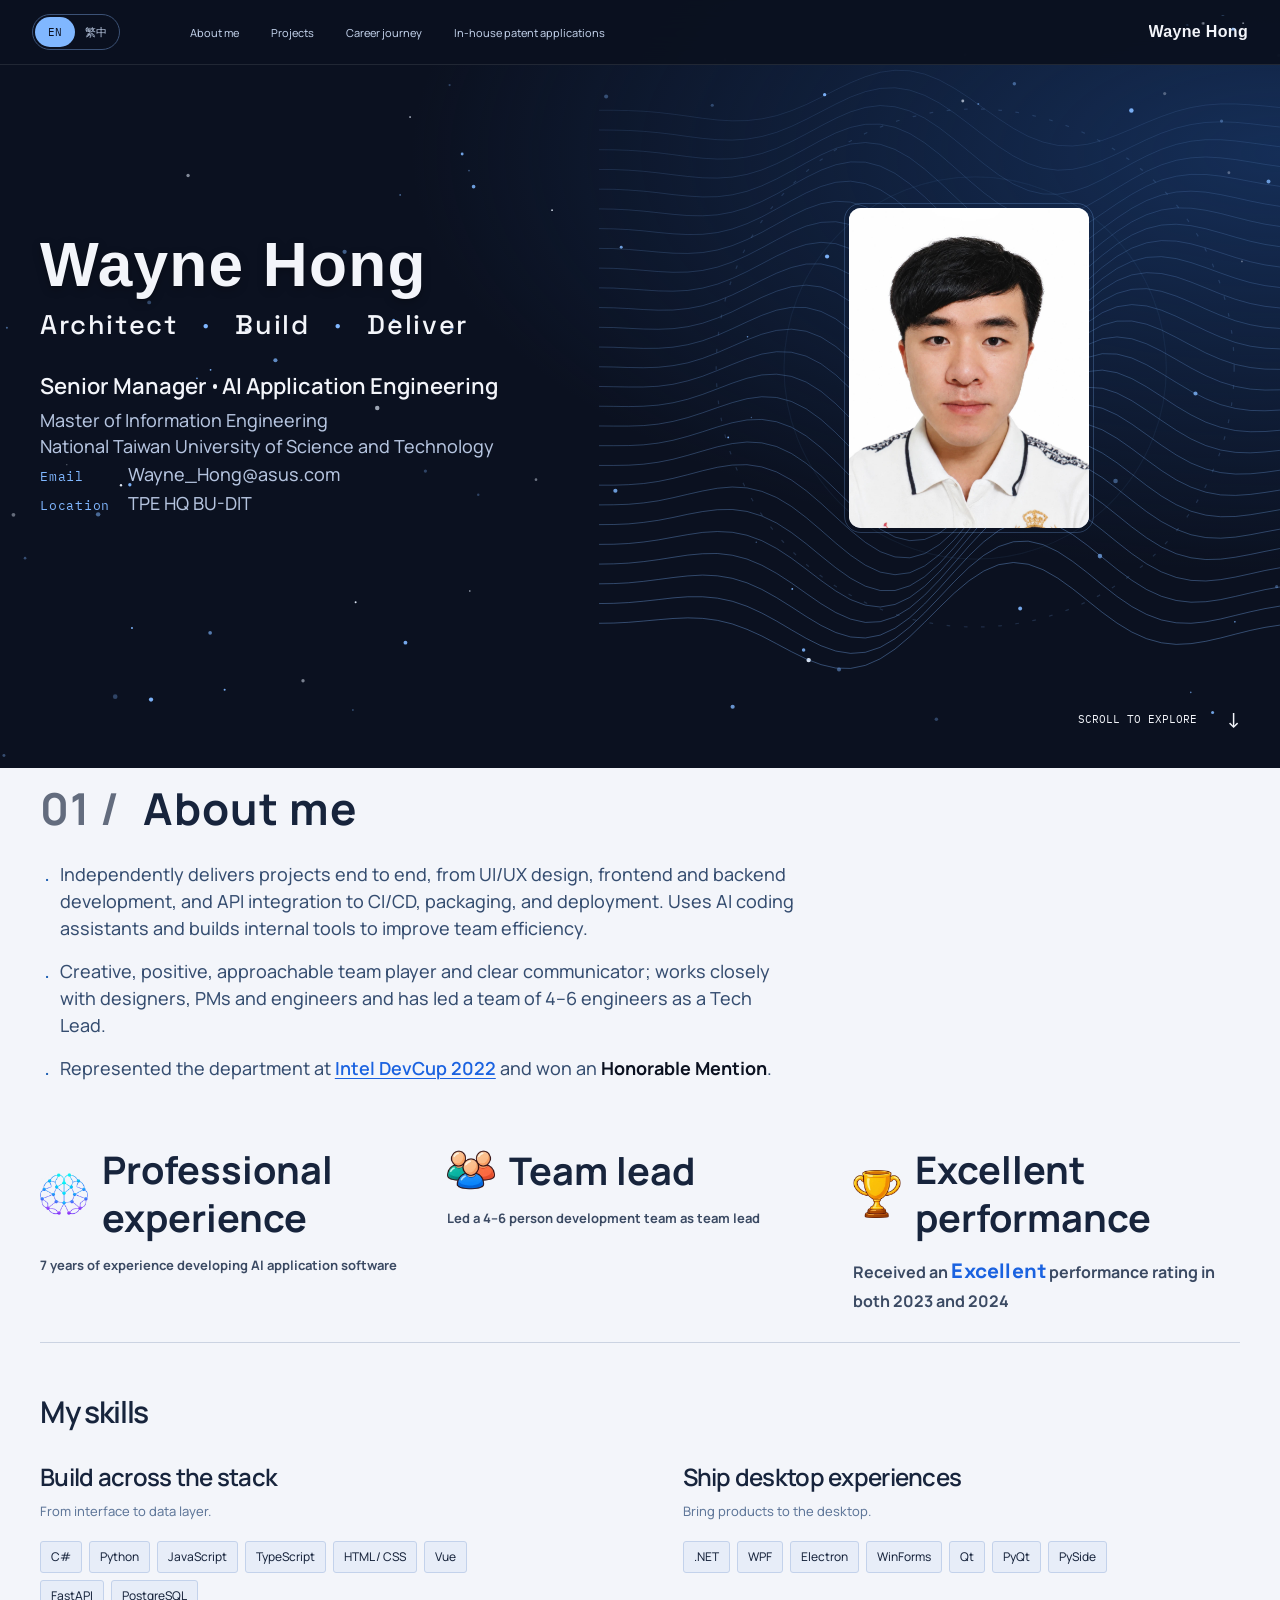
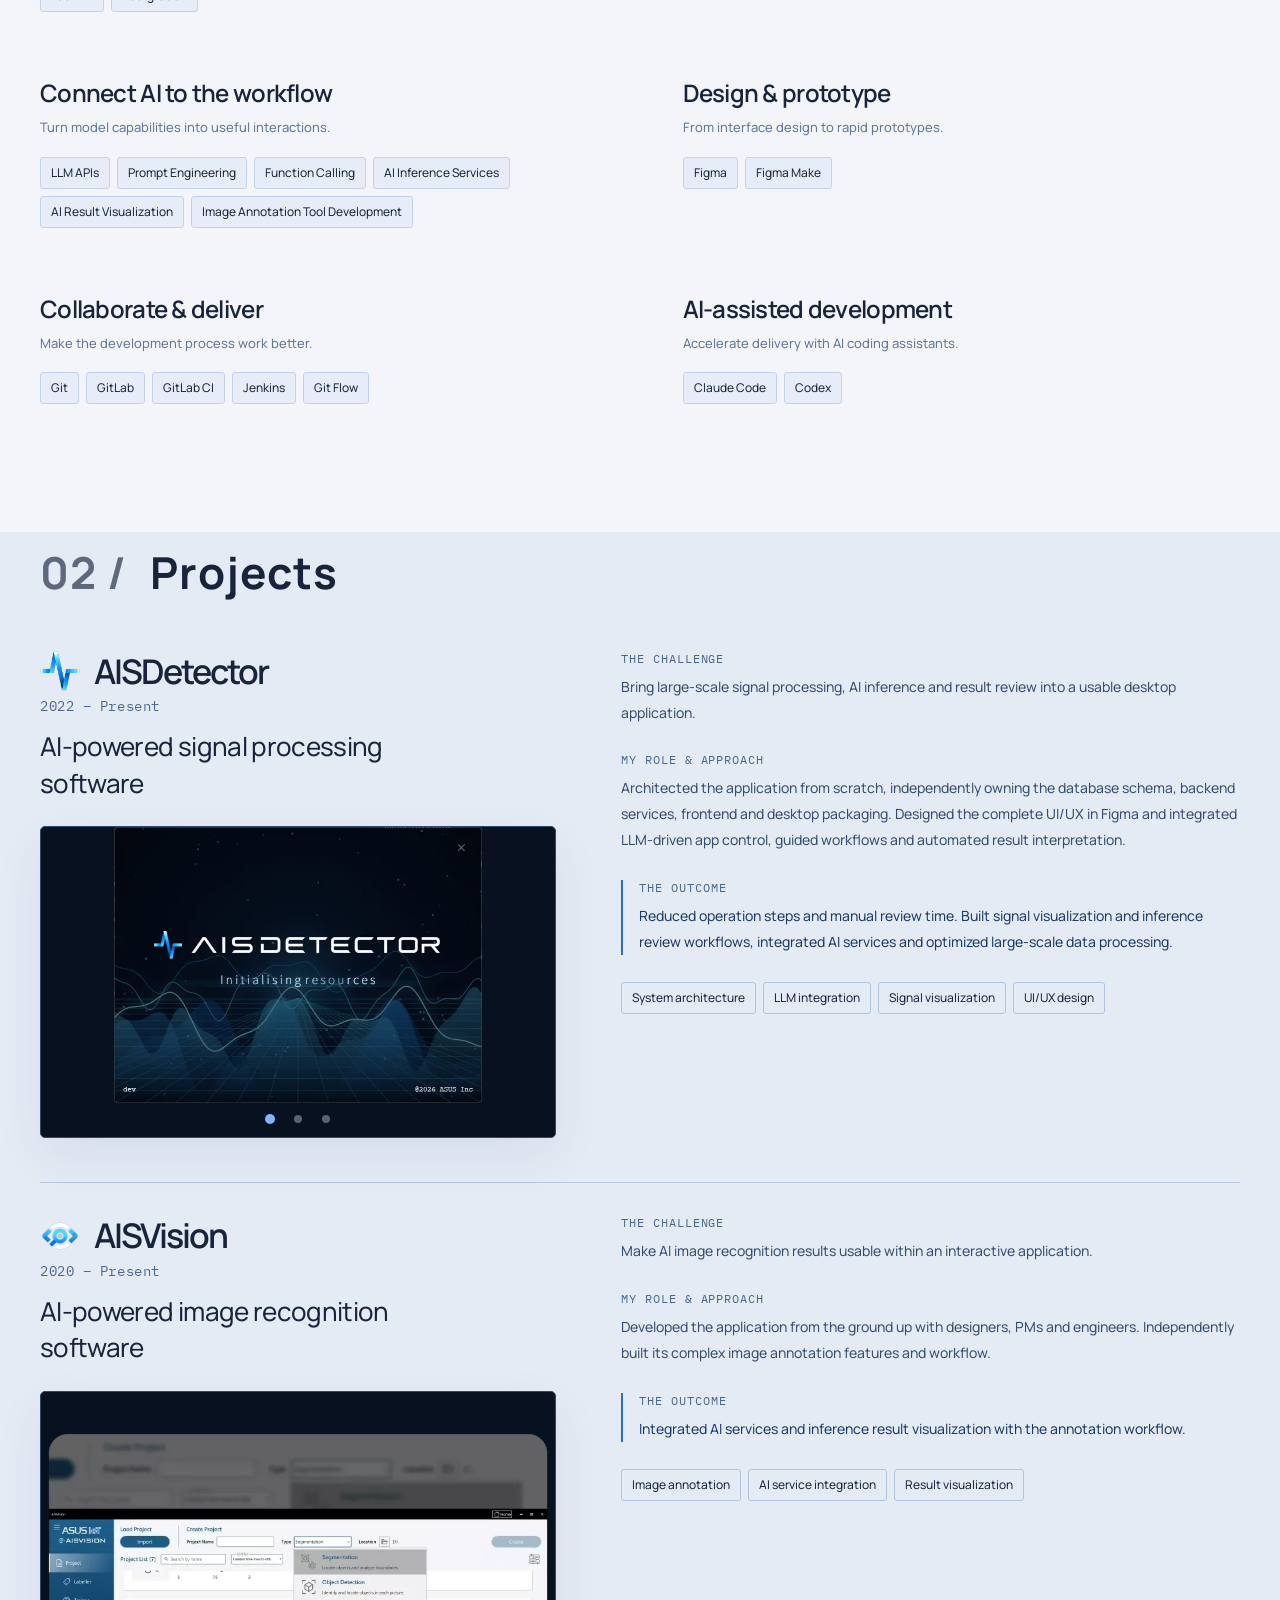
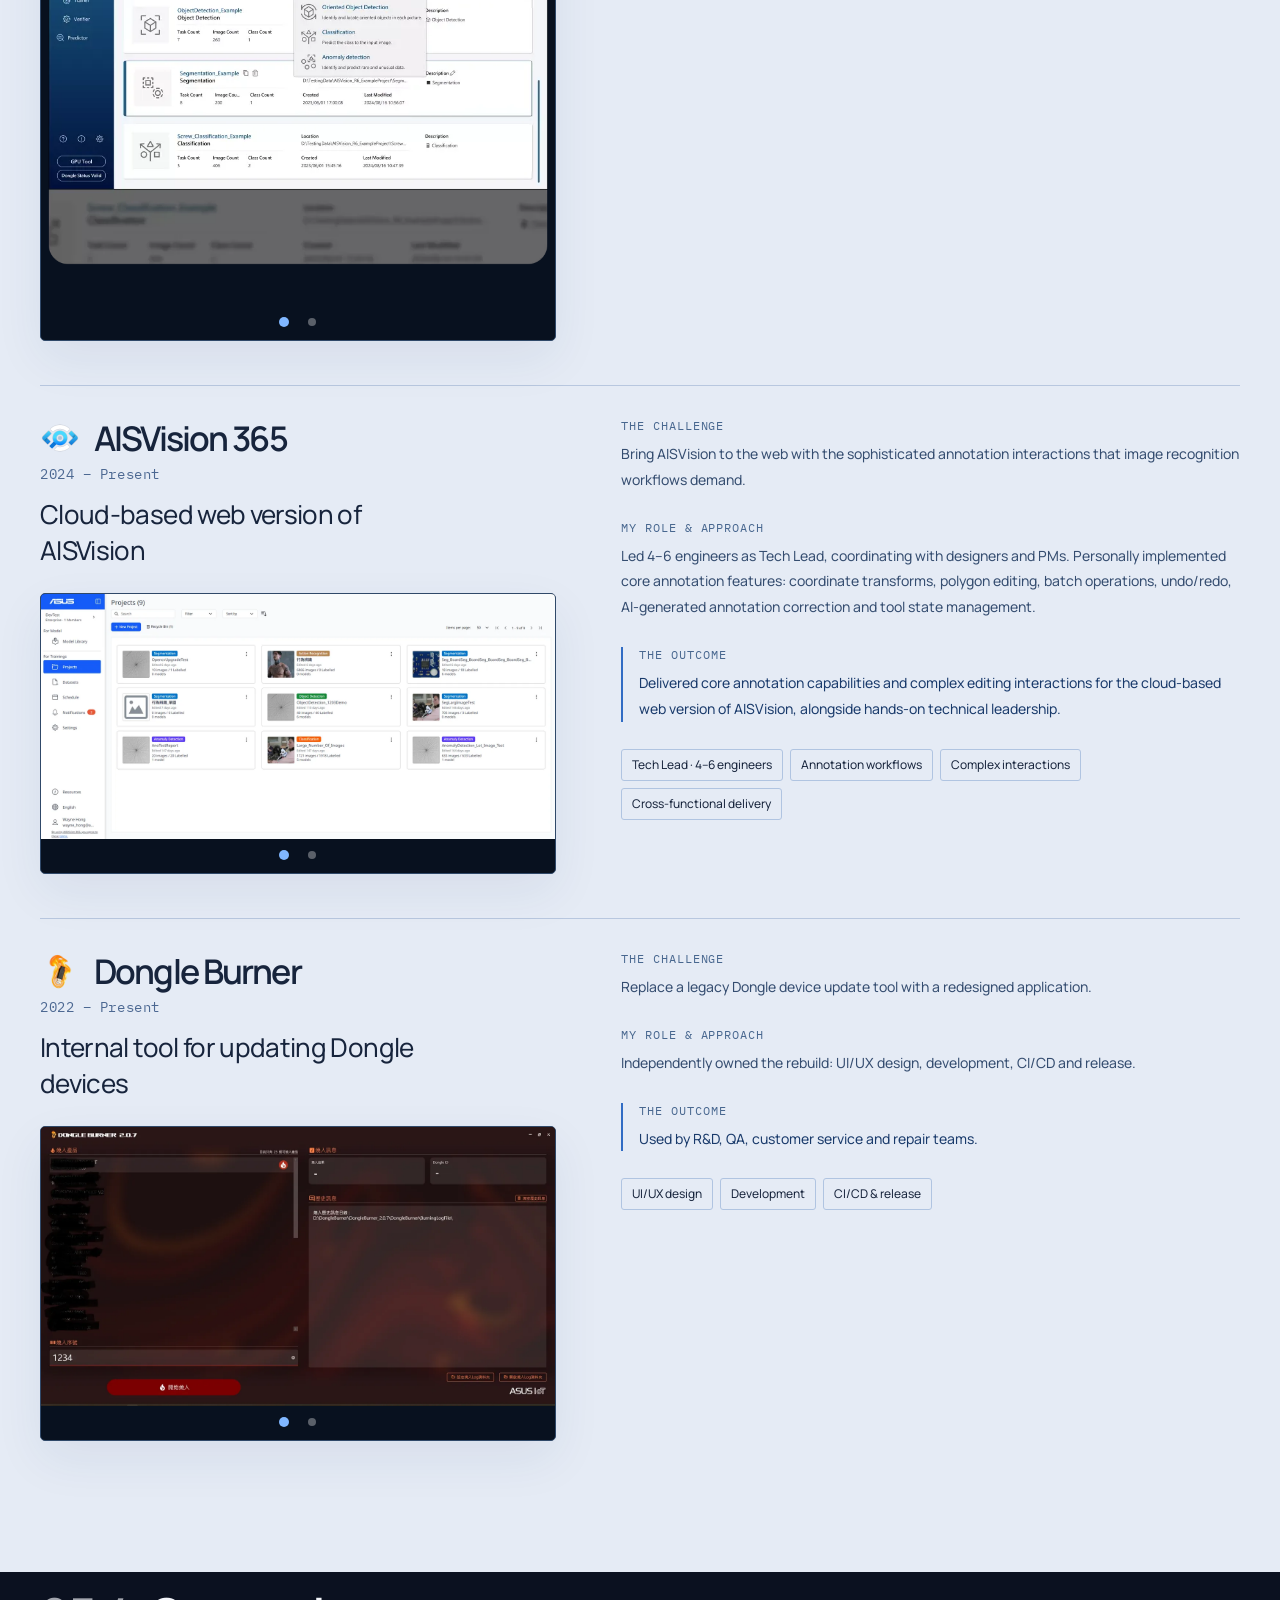
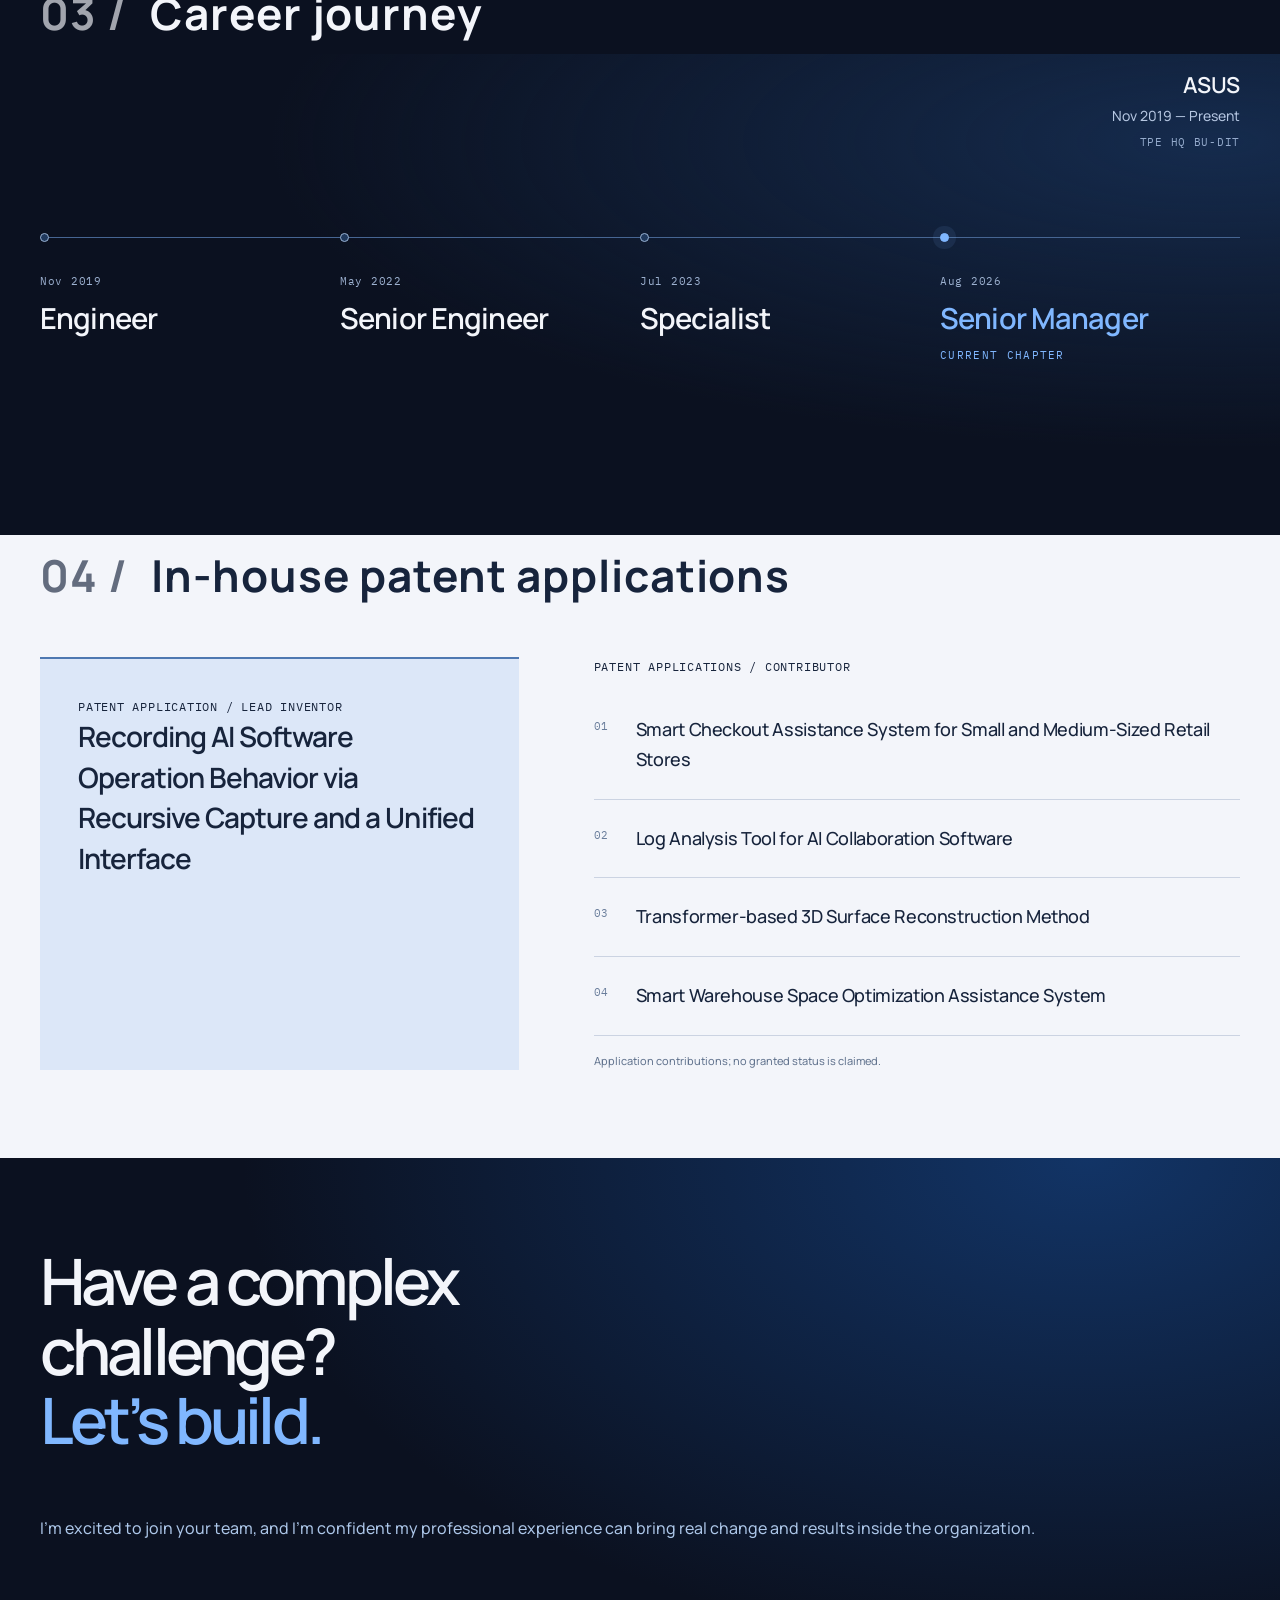
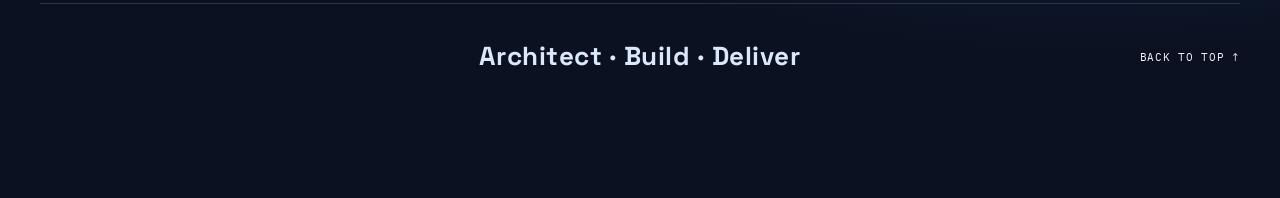
==== commit 3a88705e: "Publish hero tagline placement, scroll cue and intro delay Co-Authored-By: Claude Sonnet 5.5 <norepl" ====
--- a/resume/index.html
+++ b/resume/index.html
@@ -39,10 +39,10 @@
         }
       }
     </script>
-    <script type="module" crossorigin src="/resume/assets/index-Cai_kHZC.js"></script>
-    <link rel="stylesheet" crossorigin href="/resume/assets/index-Y0XqT57K.css">
+    <script type="module" crossorigin src="/resume/assets/index-DAhZAFCX.js"></script>
+    <link rel="stylesheet" crossorigin href="/resume/assets/index-yZMIaqYr.css">
   </head>
   <body>
-    <div id="app"><div class="site-shell"><!--[--><a class="skip-link" href="#main">Skip to content</a><header class="site-header"><div class="header-inner"><button class="lang-switch" aria-label="Language: English"><!--[--><span lang="en" class="lang-option active" aria-hidden="true">EN</span><span lang="zh-Hant" class="lang-option" aria-hidden="true">繁中</span><!--]--></button><nav id="primary-nav" aria-label="Main navigation" class="primary-nav"><!--[--><a style="--i:0;" href="#expertise">About me</a><a style="--i:1;" href="#work">Projects</a><a style="--i:2;" href="#journey">Career journey</a><a style="--i:3;" href="#credentials">In-house patent applications</a><!--]--></nav><a href="#intro" class="header-name name-en" aria-hidden="true" title="BACK TO TOP ↑"><canvas class="particle-field" aria-hidden="true"></canvas>Wayne Hong</a><div class="header-actions"><button class="menu-toggle" aria-expanded="false" aria-controls="primary-nav">Menu</button></div></div><div class="reading-progress" aria-hidden="true"></div></header><!--]--><main id="main" tabindex="-1"><section id="intro" class="hero dark-section" data-section><canvas class="particle-field" aria-hidden="true"></canvas><div class="hero-grid content-width"><div class="hero-copy"><h1 class="hero-name name-en hero-enter">Wayne Hong</h1><ul class="hero-facts hero-enter"><li class="hero-role"><!--[--><span>Senior Manager</span><span>AI Application Engineering</span><!--]--></li><li>Master of Information Engineering<br>National Taiwan University of Science and Technology</li><li><dl class="hero-contact"><dt class="label">Email</dt><dd>Wayne_Hong@asus.com</dd><dt class="label">Location</dt><dd>TPE HQ BU-DIT</dd></dl></li></ul></div><div class="hero-art hero-enter"><svg class="signal-field" viewbox="0 0 600 530" fill="none" aria-hidden="true"><g class="field-lines"><!--[--><path d="M0.0,56.0 L12.0,56.0 L24.0,56.3 L36.0,56.8 L48.0,57.8 L60.0,59.2 L72.0,60.8 L84.0,62.5 L96.0,63.9 L108.0,64.6 L120.0,64.4 L132.0,63.0 L144.0,60.4 L156.0,56.4 L168.0,51.4 L180.0,45.6 L192.0,39.5 L204.0,33.7 L216.0,28.8 L228.0,25.2 L240.0,23.6 L252.0,24.0 L264.0,26.7 L276.0,31.5 L288.0,38.1 L300.0,45.9 L312.0,54.5 L324.0,62.9 L336.0,70.7 L348.0,77.2 L360.0,81.8 L372.0,84.5 L384.0,85.0 L396.0,83.6 L408.0,80.5 L420.0,76.1 L432.0,71.1 L444.0,65.9 L456.0,61.1 L468.0,56.9 L480.0,53.8 L492.0,51.8 L504.0,50.9 L516.0,50.9 L528.0,51.6 L540.0,52.6 L552.0,53.8 L564.0,54.8 L576.0,55.5 L588.0,55.9 L600.0,56.0" stroke="currentColor" opacity="0.14" stroke-width=".8"></path><path d="M0.0,72.0 L12.0,72.1 L24.0,72.4 L36.0,73.1 L48.0,74.2 L60.0,75.6 L72.0,77.3 L84.0,78.8 L96.0,79.9 L108.0,80.2 L120.0,79.4 L132.0,77.3 L144.0,73.9 L156.0,69.1 L168.0,63.4 L180.0,57.2 L192.0,51.0 L204.0,45.3 L216.0,40.9 L228.0,38.3 L240.0,37.8 L252.0,39.7 L264.0,43.9 L276.0,50.2 L288.0,58.2 L300.0,67.2 L312.0,76.5 L324.0,85.4 L336.0,93.1 L348.0,99.2 L360.0,103.1 L372.0,104.6 L384.0,103.9 L396.0,101.2 L408.0,96.8 L420.0,91.4 L432.0,85.5 L444.0,79.8 L456.0,74.6 L468.0,70.5 L480.0,67.6 L492.0,65.9 L504.0,65.4 L516.0,65.8 L528.0,66.9 L540.0,68.3 L552.0,69.6 L564.0,70.8 L576.0,71.5 L588.0,71.9 L600.0,72.0" stroke="currentColor" opacity="0.1511111111111111" stroke-width=".8"></path><path d="M0.0,88.0 L12.0,88.1 L24.0,88.5 L36.0,89.3 L48.0,90.5 L60.0,92.0 L72.0,93.6 L84.0,94.9 L96.0,95.6 L108.0,95.4 L120.0,93.9 L132.0,91.1 L144.0,86.9 L156.0,81.4 L168.0,75.2 L180.0,68.7 L192.0,62.5 L204.0,57.3 L216.0,53.7 L228.0,52.2 L240.0,53.2 L252.0,56.6 L264.0,62.4 L276.0,70.3 L288.0,79.6 L300.0,89.5 L312.0,99.4 L324.0,108.4 L336.0,115.8 L348.0,121.1 L360.0,123.9 L372.0,124.1 L384.0,122.0 L396.0,117.9 L408.0,112.2 L420.0,105.8 L432.0,99.2 L444.0,93.0 L456.0,87.7 L468.0,83.7 L480.0,81.1 L492.0,79.9 L504.0,79.9 L516.0,80.9 L528.0,82.4 L540.0,84.0 L552.0,85.6 L564.0,86.8 L576.0,87.6 L588.0,87.9 L600.0,88.0" stroke="currentColor" opacity="0.16222222222222224" stroke-width=".8"></path><path d="M0.0,104.0 L12.0,104.1 L24.0,104.6 L36.0,105.5 L48.0,106.8 L60.0,108.3 L72.0,109.7 L84.0,110.8 L96.0,111.0 L108.0,110.2 L120.0,108.0 L132.0,104.4 L144.0,99.4 L156.0,93.4 L168.0,86.9 L180.0,80.3 L192.0,74.4 L204.0,69.9 L216.0,67.4 L228.0,67.3 L240.0,69.8 L252.0,74.9 L264.0,82.4 L276.0,91.7 L288.0,102.1 L300.0,112.8 L312.0,122.9 L324.0,131.7 L336.0,138.4 L348.0,142.5 L360.0,144.0 L372.0,142.7 L384.0,139.0 L396.0,133.4 L408.0,126.6 L420.0,119.2 L432.0,112.0 L444.0,105.5 L456.0,100.3 L468.0,96.6 L480.0,94.6 L492.0,93.9 L504.0,94.6 L516.0,96.0 L528.0,97.9 L540.0,99.9 L552.0,101.6 L564.0,102.9 L576.0,103.6 L588.0,103.9 L600.0,104.0" stroke="currentColor" opacity="0.17333333333333334" stroke-width=".8"></path><path d="M0.0,120.0 L12.0,120.1 L24.0,120.7 L36.0,121.6 L48.0,122.9 L60.0,124.4 L72.0,125.6 L84.0,126.3 L96.0,126.1 L108.0,124.6 L120.0,121.7 L132.0,117.3 L144.0,111.7 L156.0,105.3 L168.0,98.6 L180.0,92.2 L192.0,86.9 L204.0,83.4 L216.0,82.2 L228.0,83.6 L240.0,87.8 L252.0,94.6 L264.0,103.7 L276.0,114.2 L288.0,125.5 L300.0,136.7 L312.0,146.7 L324.0,154.8 L336.0,160.5 L348.0,163.3 L360.0,163.1 L372.0,160.2 L384.0,154.9 L396.0,147.9 L408.0,139.9 L420.0,131.7 L432.0,124.1 L444.0,117.6 L456.0,112.6 L468.0,109.5 L480.0,108.0 L492.0,108.1 L504.0,109.4 L516.0,111.4 L528.0,113.7 L540.0,115.9 L552.0,117.7 L564.0,119.0 L576.0,119.7 L588.0,120.0 L600.0,120.0" stroke="currentColor" opacity="0.18444444444444447" stroke-width=".8"></path><path d="M0.0,136.0 L12.0,136.2 L24.0,136.8 L36.0,137.8 L48.0,139.1 L60.0,140.4 L72.0,141.4 L84.0,141.6 L96.0,140.8 L108.0,138.6 L120.0,135.0 L132.0,130.0 L144.0,123.9 L156.0,117.2 L168.0,110.5 L180.0,104.6 L192.0,100.2 L204.0,97.9 L216.0,98.1 L228.0,101.3 L240.0,107.2 L252.0,115.7 L264.0,126.2 L276.0,137.8 L288.0,149.7 L300.0,160.9 L312.0,170.5 L324.0,177.6 L336.0,181.9 L348.0,183.1 L360.0,181.1 L372.0,176.4 L384.0,169.4 L396.0,161.1 L408.0,152.1 L420.0,143.4 L432.0,135.5 L444.0,129.2 L456.0,124.8 L468.0,122.3 L480.0,121.6 L492.0,122.4 L504.0,124.4 L516.0,126.9 L528.0,129.6 L540.0,132.0 L552.0,133.9 L564.0,135.2 L576.0,135.8 L588.0,136.0 L600.0,136.0" stroke="currentColor" opacity="0.19555555555555557" stroke-width=".8"></path><path d="M0.0,152.0 L12.0,152.2 L24.0,152.8 L36.0,153.8 L48.0,155.1 L60.0,156.2 L72.0,156.8 L84.0,156.6 L96.0,155.2 L108.0,152.3 L120.0,148.0 L132.0,142.5 L144.0,136.0 L156.0,129.3 L168.0,123.0 L180.0,117.8 L192.0,114.4 L204.0,113.5 L216.0,115.5 L228.0,120.4 L240.0,128.1 L252.0,138.1 L264.0,149.8 L276.0,162.2 L288.0,174.3 L300.0,185.2 L312.0,193.9 L324.0,199.7 L336.0,202.3 L348.0,201.6 L360.0,197.7 L372.0,191.1 L384.0,182.6 L396.0,173.1 L408.0,163.3 L420.0,154.2 L432.0,146.5 L444.0,140.7 L456.0,136.9 L468.0,135.2 L480.0,135.4 L492.0,137.1 L504.0,139.7 L516.0,142.8 L528.0,145.8 L540.0,148.4 L552.0,150.2 L564.0,151.4 L576.0,151.9 L588.0,152.0 L600.0,152.0" stroke="currentColor" opacity="0.20666666666666667" stroke-width=".8"></path><path d="M0.0,168.0 L12.0,168.2 L24.0,168.9 L36.0,169.9 L48.0,171.0 L60.0,171.9 L72.0,172.1 L84.0,171.4 L96.0,169.3 L108.0,165.8 L120.0,160.9 L132.0,155.0 L144.0,148.4 L156.0,141.8 L168.0,136.0 L180.0,131.8 L192.0,129.8 L204.0,130.5 L216.0,134.2 L228.0,140.9 L240.0,150.2 L252.0,161.6 L264.0,174.2 L276.0,187.0 L288.0,199.0 L300.0,209.1 L312.0,216.5 L324.0,220.7 L336.0,221.4 L348.0,218.6 L360.0,212.7 L372.0,204.4 L384.0,194.5 L396.0,183.9 L408.0,173.7 L420.0,164.6 L432.0,157.2 L444.0,152.0 L456.0,149.1 L468.0,148.4 L480.0,149.6 L492.0,152.1 L504.0,155.4 L516.0,158.9 L528.0,162.2 L540.0,164.8 L552.0,166.6 L564.0,167.7 L576.0,168.1 L588.0,168.1 L600.0,168.0" stroke="currentColor" opacity="0.2177777777777778" stroke-width=".8"></path><path d="M0.0,184.0 L12.0,184.2 L24.0,184.9 L36.0,185.8 L48.0,186.8 L60.0,187.4 L72.0,187.2 L84.0,185.9 L96.0,183.2 L108.0,179.1 L120.0,173.8 L132.0,167.6 L144.0,161.1 L156.0,154.9 L168.0,149.9 L180.0,146.9 L192.0,146.4 L204.0,148.8 L216.0,154.3 L228.0,162.7 L240.0,173.5 L252.0,186.0 L264.0,199.2 L276.0,212.0 L288.0,223.3 L300.0,232.3 L312.0,238.1 L324.0,240.4 L336.0,238.9 L348.0,234.0 L360.0,226.2 L372.0,216.2 L384.0,205.1 L396.0,193.8 L408.0,183.4 L420.0,174.5 L432.0,167.8 L444.0,163.5 L456.0,161.7 L468.0,162.1 L480.0,164.3 L492.0,167.6 L504.0,171.5 L516.0,175.4 L528.0,178.8 L540.0,181.4 L552.0,183.1 L564.0,184.0 L576.0,184.2 L588.0,184.1 L600.0,184.0" stroke="currentColor" opacity="0.22888888888888892" stroke-width=".8"></path><path d="M0.0,200.0 L12.0,200.2 L24.0,200.9 L36.0,201.7 L48.0,202.5 L60.0,202.7 L72.0,202.1 L84.0,200.2 L96.0,197.0 L108.0,192.4 L120.0,186.8 L132.0,180.5 L144.0,174.2 L156.0,168.7 L168.0,164.8 L180.0,163.1 L192.0,164.2 L204.0,168.4 L216.0,175.7 L228.0,185.6 L240.0,197.7 L252.0,210.9 L264.0,224.3 L276.0,236.7 L288.0,247.0 L300.0,254.5 L312.0,258.4 L324.0,258.4 L336.0,254.7 L348.0,247.7 L360.0,238.0 L372.0,226.7 L384.0,214.6 L396.0,203.0 L408.0,192.6 L420.0,184.3 L432.0,178.5 L444.0,175.3 L456.0,174.7 L468.0,176.3 L480.0,179.5 L492.0,183.6 L504.0,188.0 L516.0,192.2 L528.0,195.7 L540.0,198.2 L552.0,199.7 L564.0,200.3 L576.0,200.4 L588.0,200.1 L600.0,200.0" stroke="currentColor" opacity="0.24000000000000002" stroke-width=".8"></path><path d="M0.0,216.0 L12.0,216.2 L24.0,216.8 L36.0,217.6 L48.0,218.1 L60.0,218.0 L72.0,216.8 L84.0,214.5 L96.0,210.7 L108.0,205.8 L120.0,200.0 L132.0,193.8 L144.0,188.1 L156.0,183.5 L168.0,180.7 L180.0,180.6 L192.0,183.4 L204.0,189.3 L216.0,198.2 L228.0,209.5 L240.0,222.5 L252.0,236.1 L264.0,249.2 L276.0,260.8 L288.0,269.7 L300.0,275.3 L312.0,277.0 L324.0,274.7 L336.0,268.8 L348.0,259.7 L360.0,248.4 L372.0,235.9 L384.0,223.2 L396.0,211.5 L408.0,201.6 L420.0,194.2 L432.0,189.5 L444.0,187.7 L456.0,188.4 L468.0,191.1 L480.0,195.3 L492.0,200.1 L504.0,205.0 L516.0,209.3 L528.0,212.7 L540.0,215.0 L552.0,216.3 L564.0,216.7 L576.0,216.5 L588.0,216.2 L600.0,216.0" stroke="currentColor" opacity="0.2511111111111111" stroke-width=".8"></path><path d="M0.0,232.0 L12.0,232.2 L24.0,232.8 L36.0,233.4 L48.0,233.6 L60.0,233.1 L72.0,231.5 L84.0,228.7 L96.0,224.5 L108.0,219.4 L120.0,213.5 L132.0,207.7 L144.0,202.7 L156.0,199.1 L168.0,197.8 L180.0,199.3 L192.0,203.8 L204.0,211.3 L216.0,221.6 L228.0,234.0 L240.0,247.5 L252.0,261.1 L264.0,273.6 L276.0,283.9 L288.0,291.0 L300.0,294.5 L312.0,293.8 L324.0,289.2 L336.0,281.1 L348.0,270.1 L360.0,257.4 L372.0,244.1 L384.0,231.2 L396.0,219.8 L408.0,210.7 L420.0,204.5 L432.0,201.2 L444.0,200.7 L456.0,202.8 L468.0,206.7 L480.0,211.7 L492.0,217.2 L504.0,222.3 L516.0,226.7 L528.0,229.9 L540.0,232.0 L552.0,232.9 L564.0,233.0 L576.0,232.6 L588.0,232.2 L600.0,232.0" stroke="currentColor" opacity="0.26222222222222225" stroke-width=".8"></path><path d="M0.0,248.0 L12.0,248.2 L24.0,248.7 L36.0,249.1 L48.0,249.0 L60.0,248.1 L72.0,246.1 L84.0,242.9 L96.0,238.5 L108.0,233.2 L120.0,227.6 L132.0,222.3 L144.0,218.1 L156.0,215.8 L168.0,216.0 L180.0,219.1 L192.0,225.2 L204.0,234.3 L216.0,245.7 L228.0,258.8 L240.0,272.5 L252.0,285.6 L264.0,297.0 L276.0,305.6 L288.0,310.7 L300.0,311.8 L312.0,308.7 L324.0,301.8 L336.0,291.6 L348.0,279.1 L360.0,265.4 L372.0,251.6 L384.0,238.9 L396.0,228.2 L408.0,220.2 L420.0,215.3 L432.0,213.6 L444.0,214.7 L456.0,218.1 L468.0,223.1 L480.0,228.9 L492.0,234.7 L504.0,240.0 L516.0,244.3 L528.0,247.3 L540.0,248.9 L552.0,249.5 L564.0,249.3 L576.0,248.8 L588.0,248.2 L600.0,248.0" stroke="currentColor" opacity="0.2733333333333333" stroke-width=".8"></path><path d="M0.0,264.0 L12.0,264.2 L24.0,264.6 L36.0,264.8 L48.0,264.4 L60.0,263.1 L72.0,260.8 L84.0,257.2 L96.0,252.6 L108.0,247.4 L120.0,242.2 L132.0,237.6 L144.0,234.5 L156.0,233.5 L168.0,235.2 L180.0,239.9 L192.0,247.6 L204.0,257.9 L216.0,270.2 L228.0,283.6 L240.0,297.0 L252.0,309.2 L264.0,319.1 L276.0,325.8 L288.0,328.6 L300.0,327.3 L312.0,321.8 L324.0,312.6 L336.0,300.6 L348.0,286.9 L360.0,272.5 L372.0,258.7 L384.0,246.5 L396.0,236.9 L408.0,230.3 L420.0,227.0 L432.0,226.9 L444.0,229.5 L456.0,234.2 L468.0,240.2 L480.0,246.6 L492.0,252.8 L504.0,258.0 L516.0,262.1 L528.0,264.6 L540.0,265.9 L552.0,266.1 L564.0,265.6 L576.0,264.9 L588.0,264.2 L600.0,264.0" stroke="currentColor" opacity="0.28444444444444444" stroke-width=".8"></path><path d="M0.0,280.0 L12.0,280.2 L24.0,280.4 L36.0,280.4 L48.0,279.8 L60.0,278.2 L72.0,275.4 L84.0,271.7 L96.0,267.0 L108.0,262.1 L120.0,257.4 L132.0,253.7 L144.0,251.8 L156.0,252.2 L168.0,255.4 L180.0,261.6 L192.0,270.6 L204.0,281.9 L216.0,294.7 L228.0,308.0 L240.0,320.7 L252.0,331.7 L264.0,339.8 L276.0,344.2 L288.0,344.6 L300.0,340.7 L312.0,332.9 L324.0,321.8 L336.0,308.4 L348.0,293.7 L360.0,279.1 L372.0,265.7 L384.0,254.5 L396.0,246.2 L408.0,241.3 L420.0,239.8 L432.0,241.3 L444.0,245.4 L456.0,251.3 L468.0,258.1 L480.0,265.0 L492.0,271.2 L504.0,276.3 L516.0,279.9 L528.0,282.1 L540.0,282.9 L552.0,282.7 L564.0,281.9 L576.0,281.0 L588.0,280.3 L600.0,280.0" stroke="currentColor" opacity="0.29555555555555557" stroke-width=".8"></path><path d="M0.0,296.0 L12.0,296.1 L24.0,296.3 L36.0,296.0 L48.0,295.1 L60.0,293.2 L72.0,290.3 L84.0,286.4 L96.0,281.9 L108.0,277.3 L120.0,273.3 L132.0,270.6 L144.0,270.0 L156.0,271.8 L168.0,276.4 L180.0,283.9 L192.0,294.0 L204.0,305.9 L216.0,318.8 L228.0,331.7 L240.0,343.3 L252.0,352.6 L264.0,358.6 L276.0,360.7 L288.0,358.6 L300.0,352.3 L312.0,342.4 L324.0,329.6 L336.0,315.1 L348.0,300.0 L360.0,285.6 L372.0,273.0 L384.0,263.1 L396.0,256.5 L408.0,253.4 L420.0,253.7 L432.0,256.9 L444.0,262.4 L456.0,269.3 L468.0,276.7 L480.0,283.8 L492.0,289.9 L504.0,294.7 L516.0,297.8 L528.0,299.4 L540.0,299.7 L552.0,299.1 L564.0,298.1 L576.0,297.0 L588.0,296.3 L600.0,296.0" stroke="currentColor" opacity="0.30666666666666664" stroke-width=".8"></path><path d="M0.0,312.0 L12.0,312.1 L24.0,312.1 L36.0,311.7 L48.0,310.5 L60.0,308.3 L72.0,305.2 L84.0,301.3 L96.0,297.1 L108.0,293.1 L120.0,289.9 L132.0,288.3 L144.0,288.9 L156.0,292.1 L168.0,298.1 L180.0,306.7 L192.0,317.5 L204.0,329.7 L216.0,342.4 L228.0,354.4 L240.0,364.6 L252.0,371.9 L264.0,375.7 L276.0,375.3 L288.0,370.7 L300.0,362.2 L312.0,350.4 L324.0,336.4 L336.0,321.2 L348.0,306.1 L360.0,292.4 L372.0,281.0 L384.0,272.7 L396.0,267.9 L408.0,266.7 L420.0,268.8 L432.0,273.6 L444.0,280.3 L456.0,288.0 L468.0,295.9 L480.0,303.0 L492.0,308.9 L504.0,313.1 L516.0,315.7 L528.0,316.7 L540.0,316.5 L552.0,315.5 L564.0,314.2 L576.0,313.0 L588.0,312.3 L600.0,312.0" stroke="currentColor" opacity="0.3177777777777778" stroke-width=".8"></path><path d="M0.0,328.0 L12.0,328.0 L24.0,327.9 L36.0,327.3 L48.0,325.9 L60.0,323.6 L72.0,320.4 L84.0,316.7 L96.0,312.8 L108.0,309.4 L120.0,307.1 L132.0,306.7 L144.0,308.6 L156.0,313.0 L168.0,320.1 L180.0,329.6 L192.0,340.8 L204.0,352.9 L216.0,365.0 L228.0,375.7 L240.0,384.2 L252.0,389.4 L264.0,390.8 L276.0,388.0 L288.0,381.1 L300.0,370.6 L312.0,357.4 L324.0,342.4 L336.0,327.0 L348.0,312.4 L360.0,299.7 L372.0,289.9 L384.0,283.4 L396.0,280.7 L408.0,281.4 L420.0,285.3 L432.0,291.5 L444.0,299.3 L456.0,307.5 L468.0,315.5 L480.0,322.5 L492.0,327.9 L504.0,331.5 L516.0,333.4 L528.0,333.8 L540.0,333.1 L552.0,331.8 L564.0,330.3 L576.0,329.0 L588.0,328.2 L600.0,328.0" stroke="currentColor" opacity="0.3288888888888889" stroke-width=".8"></path><path d="M0.0,344.0 L12.0,344.0 L24.0,343.8 L36.0,343.0 L48.0,341.4 L60.0,339.0 L72.0,335.8 L84.0,332.3 L96.0,328.9 L108.0,326.3 L120.0,325.0 L132.0,325.7 L144.0,328.7 L156.0,334.3 L168.0,342.3 L180.0,352.3 L192.0,363.7 L204.0,375.4 L216.0,386.4 L228.0,395.6 L240.0,402.1 L252.0,405.0 L264.0,404.0 L276.0,398.9 L288.0,389.9 L300.0,377.8 L312.0,363.5 L324.0,348.2 L336.0,333.0 L348.0,319.3 L360.0,308.1 L372.0,300.0 L384.0,295.6 L396.0,294.9 L408.0,297.6 L420.0,303.0 L432.0,310.5 L444.0,319.0 L456.0,327.6 L468.0,335.5 L480.0,342.1 L492.0,346.9 L504.0,349.8 L516.0,351.0 L528.0,350.8 L540.0,349.6 L552.0,347.9 L564.0,346.3 L576.0,345.0 L588.0,344.2 L600.0,344.0" stroke="currentColor" opacity="0.34" stroke-width=".8"></path><path d="M0.0,360.0 L12.0,360.0 L24.0,359.6 L36.0,358.7 L48.0,357.0 L60.0,354.5 L72.0,351.5 L84.0,348.3 L96.0,345.5 L108.0,343.7 L120.0,343.4 L132.0,345.2 L144.0,349.3 L156.0,355.8 L168.0,364.5 L180.0,374.7 L192.0,385.8 L204.0,396.7 L216.0,406.4 L228.0,413.9 L240.0,418.2 L252.0,418.9 L264.0,415.5 L276.0,408.2 L288.0,397.5 L300.0,384.2 L312.0,369.3 L324.0,354.0 L336.0,339.6 L348.0,327.1 L360.0,317.6 L372.0,311.6 L384.0,309.3 L396.0,310.6 L408.0,315.1 L420.0,322.0 L432.0,330.4 L444.0,339.4 L456.0,348.1 L468.0,355.7 L480.0,361.6 L492.0,365.7 L504.0,367.9 L516.0,368.3 L528.0,367.5 L540.0,365.9 L552.0,364.0 L564.0,362.2 L576.0,360.9 L588.0,360.2 L600.0,360.0" stroke="currentColor" opacity="0.35111111111111115" stroke-width=".8"></path><path d="M0.0,376.0 L12.0,375.9 L24.0,375.5 L36.0,374.4 L48.0,372.7 L60.0,370.2 L72.0,367.4 L84.0,364.7 L96.0,362.5 L108.0,361.5 L120.0,362.2 L132.0,365.0 L144.0,370.0 L156.0,377.2 L168.0,386.3 L180.0,396.5 L192.0,407.0 L204.0,416.8 L216.0,424.9 L228.0,430.5 L240.0,432.6 L252.0,431.0 L264.0,425.5 L276.0,416.4 L288.0,404.3 L300.0,390.1 L312.0,375.0 L324.0,360.3 L336.0,347.0 L348.0,336.2 L360.0,328.6 L372.0,324.7 L384.0,324.5 L396.0,327.8 L408.0,333.9 L420.0,341.9 L432.0,351.0 L444.0,360.3 L456.0,368.8 L468.0,375.8 L480.0,381.1 L492.0,384.3 L504.0,385.6 L516.0,385.4 L528.0,384.0 L540.0,382.0 L552.0,379.9 L564.0,378.1 L576.0,376.8 L588.0,376.2 L600.0,376.0" stroke="currentColor" opacity="0.3622222222222222" stroke-width=".8"></path><path d="M0.0,392.0 L12.0,391.9 L24.0,391.4 L36.0,390.2 L48.0,388.5 L60.0,386.2 L72.0,383.6 L84.0,381.4 L96.0,379.9 L108.0,379.7 L120.0,381.3 L132.0,385.0 L144.0,390.7 L156.0,398.4 L168.0,407.5 L180.0,417.4 L192.0,427.0 L204.0,435.5 L216.0,441.9 L228.0,445.4 L240.0,445.4 L252.0,441.6 L264.0,434.2 L276.0,423.6 L288.0,410.5 L300.0,396.0 L312.0,381.3 L324.0,367.4 L336.0,355.6 L348.0,346.7 L360.0,341.2 L372.0,339.5 L384.0,341.4 L396.0,346.4 L408.0,353.8 L420.0,362.8 L432.0,372.3 L444.0,381.5 L456.0,389.5 L468.0,395.8 L480.0,400.2 L492.0,402.5 L504.0,403.0 L516.0,402.1 L528.0,400.2 L540.0,397.9 L552.0,395.7 L564.0,393.9 L576.0,392.7 L588.0,392.1 L600.0,392.0" stroke="currentColor" opacity="0.37333333333333335" stroke-width=".8"></path><path d="M0.0,408.0 L12.0,407.9 L24.0,407.3 L36.0,406.1 L48.0,404.4 L60.0,402.2 L72.0,400.1 L84.0,398.3 L96.0,397.6 L108.0,398.2 L120.0,400.6 L132.0,405.0 L144.0,411.3 L156.0,419.2 L168.0,428.1 L180.0,437.3 L192.0,445.8 L204.0,452.8 L216.0,457.3 L228.0,458.8 L240.0,456.7 L252.0,451.0 L264.0,442.0 L276.0,430.3 L288.0,416.7 L300.0,402.3 L312.0,388.3 L324.0,375.7 L336.0,365.7 L348.0,358.8 L360.0,355.6 L372.0,355.9 L384.0,359.7 L396.0,366.2 L408.0,374.7 L420.0,384.2 L432.0,393.9 L444.0,402.7 L456.0,410.1 L468.0,415.6 L480.0,418.9 L492.0,420.3 L504.0,420.0 L516.0,418.4 L528.0,416.2 L540.0,413.7 L552.0,411.4 L564.0,409.7 L576.0,408.6 L588.0,408.1 L600.0,408.0" stroke="currentColor" opacity="0.3844444444444445" stroke-width=".8"></path><path d="M0.0,424.0 L12.0,423.8 L24.0,423.2 L36.0,422.0 L48.0,420.4 L60.0,418.5 L72.0,416.7 L84.0,415.6 L96.0,415.4 L108.0,416.8 L120.0,419.9 L132.0,424.9 L144.0,431.5 L156.0,439.3 L168.0,447.8 L180.0,456.1 L192.0,463.3 L204.0,468.6 L216.0,471.3 L228.0,470.7 L240.0,466.8 L252.0,459.5 L264.0,449.2 L276.0,436.8 L288.0,423.1 L300.0,409.3 L312.0,396.4 L324.0,385.5 L336.0,377.4 L348.0,372.7 L360.0,371.6 L372.0,373.9 L384.0,379.3 L396.0,387.1 L408.0,396.4 L420.0,406.1 L432.0,415.5 L444.0,423.8 L456.0,430.3 L468.0,434.8 L480.0,437.2 L492.0,437.7 L504.0,436.6 L516.0,434.5 L528.0,431.9 L540.0,429.2 L552.0,427.0 L564.0,425.4 L576.0,424.4 L588.0,424.1 L600.0,424.0" stroke="currentColor" opacity="0.39555555555555555" stroke-width=".8"></path><path d="M0.0,440.0 L12.0,439.8 L24.0,439.2 L36.0,438.0 L48.0,436.5 L60.0,434.9 L72.0,433.6 L84.0,432.9 L96.0,433.5 L108.0,435.5 L120.0,439.2 L132.0,444.5 L144.0,451.2 L156.0,458.7 L168.0,466.5 L180.0,473.7 L192.0,479.5 L204.0,483.1 L216.0,483.9 L228.0,481.6 L240.0,476.0 L252.0,467.4 L264.0,456.3 L276.0,443.6 L288.0,430.2 L300.0,417.3 L312.0,405.9 L324.0,396.8 L336.0,390.8 L348.0,388.2 L360.0,389.2 L372.0,393.3 L384.0,400.1 L396.0,408.8 L408.0,418.5 L420.0,428.2 L432.0,437.1 L444.0,444.6 L456.0,450.1 L468.0,453.5 L480.0,454.9 L492.0,454.5 L504.0,452.8 L516.0,450.2 L528.0,447.4 L540.0,444.7 L552.0,442.6 L564.0,441.1 L576.0,440.3 L588.0,440.0 L600.0,440.0" stroke="currentColor" opacity="0.4066666666666667" stroke-width=".8"></path><path d="M0.0,456.0 L12.0,455.8 L24.0,455.2 L36.0,454.1 L48.0,452.8 L60.0,451.4 L72.0,450.5 L84.0,450.5 L96.0,451.6 L108.0,454.1 L120.0,458.2 L132.0,463.7 L144.0,470.2 L156.0,477.3 L168.0,484.2 L180.0,490.2 L192.0,494.5 L204.0,496.4 L216.0,495.5 L228.0,491.5 L240.0,484.5 L252.0,475.0 L264.0,463.5 L276.0,451.0 L288.0,438.3 L300.0,426.6 L312.0,416.9 L324.0,409.8 L336.0,405.9 L348.0,405.4 L360.0,408.2 L372.0,413.9 L384.0,421.8 L396.0,431.0 L408.0,440.8 L420.0,450.2 L432.0,458.4 L444.0,464.8 L456.0,469.3 L468.0,471.6 L480.0,472.0 L492.0,470.8 L504.0,468.5 L516.0,465.6 L528.0,462.7 L540.0,460.1 L552.0,458.1 L564.0,456.8 L576.0,456.2 L588.0,456.0 L600.0,456.0" stroke="currentColor" opacity="0.4177777777777778" stroke-width=".8"></path><path d="M0.0,472.0 L12.0,471.8 L24.0,471.2 L36.0,470.2 L48.0,469.1 L60.0,468.1 L72.0,467.6 L84.0,468.0 L96.0,469.6 L108.0,472.5 L120.0,476.9 L132.0,482.3 L144.0,488.6 L156.0,495.0 L168.0,500.9 L180.0,505.5 L192.0,508.3 L204.0,508.6 L216.0,506.1 L228.0,500.8 L240.0,492.9 L252.0,482.8 L264.0,471.2 L276.0,459.2 L288.0,447.6 L300.0,437.5 L312.0,429.6 L324.0,424.5 L336.0,422.7 L348.0,424.1 L360.0,428.5 L372.0,435.4 L384.0,444.0 L396.0,453.5 L408.0,463.1 L420.0,471.8 L432.0,479.1 L444.0,484.5 L456.0,487.8 L468.0,489.1 L480.0,488.5 L492.0,486.6 L504.0,483.9 L516.0,480.8 L528.0,477.8 L540.0,475.3 L552.0,473.5 L564.0,472.5 L576.0,472.0 L588.0,472.0 L600.0,472.0" stroke="currentColor" opacity="0.4288888888888889" stroke-width=".8"></path><!--]--></g><circle cx="305" cy="265" r="210" stroke="currentColor" stroke-opacity=".2" stroke-dasharray="3 11"></circle><circle cx="305" cy="265" r="155" stroke="currentColor" stroke-opacity=".08"></circle></svg><figure class="portrait-frame"><img src="/resume/wayne.jpg" alt="Wayne Hong" width="540" height="720" fetchpriority="high"></figure></div></div><div class="hero-footer content-width"><p>Architect <span>·</span> Build <span>·</span> Deliver</p><a href="#expertise" class="scroll-cue">SCROLL TO EXPLORE <span aria-hidden="true">↓</span></a></div></section><section id="expertise" data-section class="expertise-section section-pad"><div class="content-width"><h2 class="section-label"><span class="index">01 /</span> About me</h2><div class="about-text" data-reveal><!--[--><p><!--[--><!--[--><!--[-->Independently delivers projects end to end, from UI/UX design, frontend and backend development, and API integration to CI/CD, packaging, and deployment. Uses AI coding assistants and builds internal tools to improve team efficiency.<!--]--><!--]--><!--]--></p><p><!--[--><!--[--><!--[-->Creative, positive, approachable team player and clear communicator; works closely with designers, PMs and engineers and has led a team of 4–6 engineers as a Tech Lead.<!--]--><!--]--><!--]--></p><p><!--[--><!--[--><!--[-->Represented the department at <!--]--><!--]--><!--[--><a href="https://unikoshardware.com/2022/12/2022-intel-devcup-openvino-pr.html" target="_blank" rel="noopener noreferrer">Intel DevCup 2022</a><!--]--><!--[--><!--[--> and won an <!--]--><!--]--><!--[--><span class="highlight">Honorable Mention</span><!--]--><!--[--><!--[-->.<!--]--><!--]--><!--]--></p><!--]--></div><div class="evidence-strip" data-reveal><!--[--><div><div class="evidence-head"><img class="evidence-icon" src="/resume/icons/brain.webp" alt="" width="160" height="160"><span class="evidence-value">Professional experience</span></div><p><!--[--><!--[--><!--[-->7 years of experience developing AI application software<!--]--><!--]--><!--]--></p></div><div><div class="evidence-head"><img class="evidence-icon" src="/resume/icons/team.webp" alt="" width="160" height="160"><span class="evidence-value">Team lead</span></div><p><!--[--><!--[--><!--[-->Led a 4–6 person development team as team lead<!--]--><!--]--><!--]--></p></div><div><div class="evidence-head"><img class="evidence-icon" src="/resume/icons/trophy.webp" alt="" width="160" height="160"><span class="evidence-value">Excellent performance</span></div><p><!--[--><!--[--><!--[-->Received an <!--]--><!--]--><!--[--><span class="highlight">Excellent</span><!--]--><!--[--><!--[--> performance rating in both 2023 and 2024<!--]--><!--]--><!--]--></p></div><!--]--></div><div class="toolkit-header" data-reveal><h3>My skills</h3></div><div class="skill-groups"><!--[--><article data-reveal><h4>Build across the stack</h4><p>From interface to data layer.</p><ul class="tags"><!--[--><li>C#</li><li>Python</li><li>JavaScript</li><li>TypeScript</li><li>HTML / CSS</li><li>Vue</li><li>FastAPI</li><li>PostgreSQL</li><!--]--></ul></article><article data-reveal><h4>Ship desktop experiences</h4><p>Bring products to the desktop.</p><ul class="tags"><!--[--><li>.NET</li><li>WPF</li><li>Electron</li><li>WinForms</li><li>Qt</li><li>PyQt</li><li>PySide</li><!--]--></ul></article><article data-reveal><h4>Connect AI to the workflow</h4><p>Turn model capabilities into useful interactions.</p><ul class="tags"><!--[--><li>LLM APIs</li><li>Prompt Engineering</li><li>Function Calling</li><li>AI Inference Services</li><li>AI Result Visualization</li><li>Image Annotation Tool Development</li><!--]--></ul></article><article data-reveal><h4>Design &amp; prototype</h4><p>From interface design to rapid prototypes.</p><ul class="tags"><!--[--><li>Figma</li><li>Figma Make</li><!--]--></ul></article><article data-reveal><h4>Collaborate &amp; deliver</h4><p>Make the development process work better.</p><ul class="tags"><!--[--><li>Git</li><li>GitLab</li><li>GitLab CI</li><li>Jenkins</li><li>Git Flow</li><!--]--></ul></article><article data-reveal><h4>AI-assisted development</h4><p>Accelerate delivery with AI coding assistants.</p><ul class="tags"><!--[--><li>Claude Code</li><li>Codex</li><!--]--></ul></article><!--]--></div></div></section><section id="work" data-section class="work-section section-pad"><div class="content-width"><h2 class="section-label"><span class="index">02 /</span> Projects</h2><div class="plain-stories"><!--[--><article class="plain-story"><div class="project-intro" data-reveal><div class="project-title"><img class="project-logo" src="/resume/projects/logo-aisdetector.webp" alt="" width="56" height="56"><h3>AISDetector</h3></div><p class="project-period">2022 – Present</p><p class="project-headline">AI-powered signal processing software</p></div><div class="plain-shots"><div class="project-shots" role="group" aria-roledescription="carousel" aria-label="AISDetector"><div class="shots-track" tabindex="0"><!--[--><figure class="shot" style="aspect-ratio:1.8617021276595744;" role="group" aria-roledescription="slide" aria-label="1 / 3"><img src="/resume/projects/aisdetector-splash.webp" alt="AISDetector startup screen" width="640" height="480" loading="lazy" decoding="async"></figure><figure class="shot" style="aspect-ratio:1.8617021276595744;" role="group" aria-roledescription="slide" aria-label="2 / 3"><img src="/resume/projects/aisdetector-workflow.webp" alt="AISDetector workflow editor showing connected processing and AI model nodes" width="1400" height="752" loading="lazy" decoding="async"></figure><figure class="shot" style="aspect-ratio:1.8617021276595744;" role="group" aria-roledescription="slide" aria-label="3 / 3"><img src="/resume/projects/aisdetector-validation.webp" alt="AISDetector validation view with threshold settings, model metrics, a result table and spectrograms" width="1400" height="752" loading="lazy" decoding="async"></figure><!--]--></div><div class="shots-dots"><!--[--><button aria-label="Image 1" aria-current="true"></button><button aria-label="Image 2" aria-current="false"></button><button aria-label="Image 3" aria-current="false"></button><!--]--></div></div></div><div class="project-narrative" data-reveal><div class="narrative-row"><span>THE CHALLENGE</span><p>Bring large-scale signal processing, AI inference and result review into a usable desktop application.</p></div><div class="narrative-row"><span>MY ROLE &amp; APPROACH</span><p>Architected the application from scratch, independently owning the database schema, backend services, frontend and desktop packaging. Designed the complete UI/UX in Figma and integrated LLM-driven app control, guided workflows and automated result interpretation.</p></div><div class="narrative-row outcome"><span>THE OUTCOME</span><p>Reduced operation steps and manual review time. Built signal visualization and inference review workflows, integrated AI services and optimized large-scale data processing.</p></div><ul class="tags" aria-label="Project responsibilities"><!--[--><li>System architecture</li><li>LLM integration</li><li>Signal visualization</li><li>UI/UX design</li><!--]--></ul></div></article><article class="plain-story"><div class="project-intro" data-reveal><div class="project-title"><img class="project-logo" src="/resume/projects/logo-aisvision.webp" alt="" width="56" height="56"><h3>AISVision</h3></div><p class="project-period">2020 – Present</p><p class="project-headline">AI-powered image recognition software</p></div><div class="plain-shots"><div class="project-shots" role="group" aria-roledescription="carousel" aria-label="AISVision"><div class="shots-track" tabindex="0"><!--[--><figure class="shot" style="aspect-ratio:1;" role="group" aria-roledescription="slide" aria-label="1 / 2"><img src="/resume/projects/aisvision-list.webp" alt="AISVision project page with a project list and project type selection" width="800" height="800" loading="lazy" decoding="async"></figure><figure class="shot" style="aspect-ratio:1;" role="group" aria-roledescription="slide" aria-label="2 / 2"><img src="/resume/projects/aisvision-verifier.webp" alt="AISVision verifier comparing ground truth and prediction images" width="800" height="800" loading="lazy" decoding="async"></figure><!--]--></div><div class="shots-dots"><!--[--><button aria-label="Image 1" aria-current="true"></button><button aria-label="Image 2" aria-current="false"></button><!--]--></div></div></div><div class="project-narrative" data-reveal><div class="narrative-row"><span>THE CHALLENGE</span><p>Make AI image recognition results usable within an interactive application.</p></div><div class="narrative-row"><span>MY ROLE &amp; APPROACH</span><p>Developed the application from the ground up with designers, PMs and engineers. Independently built its complex image annotation features and workflow.</p></div><div class="narrative-row outcome"><span>THE OUTCOME</span><p>Integrated AI services and inference result visualization with the annotation workflow.</p></div><ul class="tags" aria-label="Project responsibilities"><!--[--><li>Image annotation</li><li>AI service integration</li><li>Result visualization</li><!--]--></ul></div></article><article class="plain-story"><div class="project-intro" data-reveal><div class="project-title"><img class="project-logo" src="/resume/projects/logo-aisvision.webp" alt="" width="56" height="56"><h3>AISVision 365</h3></div><p class="project-period">2024 – Present</p><p class="project-headline">Cloud-based web version of AISVision</p></div><div class="plain-shots"><div class="project-shots" role="group" aria-roledescription="carousel" aria-label="AISVision 365"><div class="shots-track" tabindex="0"><!--[--><figure class="shot" style="aspect-ratio:2.1021021021021022;" role="group" aria-roledescription="slide" aria-label="1 / 2"><img src="/resume/projects/aisvision365-projects.webp" alt="AISVision 365 project list page" width="1400" height="666" loading="lazy" decoding="async"></figure><figure class="shot" style="aspect-ratio:2.1021021021021022;" role="group" aria-roledescription="slide" aria-label="2 / 2"><img src="/resume/projects/aisvision365-labeler.webp" alt="AISVision 365 image labeler with a category list, annotation toolbar and image list" width="1400" height="665" loading="lazy" decoding="async"></figure><!--]--></div><div class="shots-dots"><!--[--><button aria-label="Image 1" aria-current="true"></button><button aria-label="Image 2" aria-current="false"></button><!--]--></div></div></div><div class="project-narrative" data-reveal><div class="narrative-row"><span>THE CHALLENGE</span><p>Bring AISVision to the web with the sophisticated annotation interactions that image recognition workflows demand.</p></div><div class="narrative-row"><span>MY ROLE &amp; APPROACH</span><p>Led 4–6 engineers as Tech Lead, coordinating with designers and PMs. Personally implemented core annotation features: coordinate transforms, polygon editing, batch operations, undo/redo, AI-generated annotation correction and tool state management.</p></div><div class="narrative-row outcome"><span>THE OUTCOME</span><p>Delivered core annotation capabilities and complex editing interactions for the cloud-based web version of AISVision, alongside hands-on technical leadership.</p></div><ul class="tags" aria-label="Project responsibilities"><!--[--><li>Tech Lead · 4–6 engineers</li><li>Annotation workflows</li><li>Complex interactions</li><li>Cross-functional delivery</li><!--]--></ul></div></article><article class="plain-story"><div class="project-intro" data-reveal><div class="project-title"><img class="project-logo" src="/resume/projects/logo-dongle-burner.webp" alt="" width="56" height="56"><h3>Dongle Burner</h3></div><p class="project-period">2022 – Present</p><p class="project-headline">Internal tool for updating Dongle devices</p></div><div class="plain-shots"><div class="project-shots" role="group" aria-roledescription="carousel" aria-label="Dongle Burner"><div class="shots-track" tabindex="0"><!--[--><figure class="shot" style="aspect-ratio:1.8469656992084433;" role="group" aria-roledescription="slide" aria-label="1 / 2"><img src="/resume/projects/dongle-main.webp" alt="Dongle Burner main window with a product list, serial number input and burn log panel" width="1400" height="758" loading="lazy" decoding="async"></figure><figure class="shot" style="aspect-ratio:1.8469656992084433;" role="group" aria-roledescription="slide" aria-label="2 / 2"><img src="/resume/projects/dongle-burning.webp" alt="Dongle Burner showing the burning-in-progress dialog" width="1400" height="758" loading="lazy" decoding="async"></figure><!--]--></div><div class="shots-dots"><!--[--><button aria-label="Image 1" aria-current="true"></button><button aria-label="Image 2" aria-current="false"></button><!--]--></div></div></div><div class="project-narrative" data-reveal><div class="narrative-row"><span>THE CHALLENGE</span><p>Replace a legacy Dongle device update tool with a redesigned application.</p></div><div class="narrative-row"><span>MY ROLE &amp; APPROACH</span><p>Independently owned the rebuild: UI/UX design, development, CI/CD and release.</p></div><div class="narrative-row outcome"><span>THE OUTCOME</span><p>Used by R&amp;D, QA, customer service and repair teams.</p></div><ul class="tags" aria-label="Project responsibilities"><!--[--><li>UI/UX design</li><li>Development</li><li>CI/CD &amp; release</li><!--]--></ul></div></article><!--]--></div></div></section><section id="journey" data-section class="journey-section dark-section section-pad"><div class="content-width"><h2 class="section-label"><span class="index">03 /</span> Career journey</h2><div class="heading-row" data-reveal><p class="journey-tenure"><strong>ASUS</strong><br>Nov 2019 — Present<br><span class="mono">TPE HQ BU-DIT</span></p></div><ol class="timeline"><!--[--><li class="" data-reveal><span class="timeline-dot" aria-hidden="true"></span><time datetime="2019-11" class="mono">Nov 2019</time><h3>Engineer</h3><!----></li><li class="" data-reveal><span class="timeline-dot" aria-hidden="true"></span><time datetime="2022-05" class="mono">May 2022</time><h3>Senior Engineer</h3><!----></li><li class="" data-reveal><span class="timeline-dot" aria-hidden="true"></span><time datetime="2023-07" class="mono">Jul 2023</time><h3>Specialist</h3><!----></li><li class="current" data-reveal><span class="timeline-dot" aria-hidden="true"></span><time datetime="2026-08" class="mono">Aug 2026</time><h3>Senior Manager</h3><span class="current-label mono">CURRENT CHAPTER</span></li><!--]--></ol></div></section><section id="credentials" data-section class="credentials-section section-pad"><div class="content-width"><h2 class="section-label"><span class="index">04 /</span> In-house patent applications</h2><div class="patents-layout"><div class="patent-feature" data-reveal><p class="eyebrow">PATENT APPLICATION / LEAD INVENTOR</p><h3>Recording AI Software Operation Behavior via Recursive Capture and a Unified Interface</h3></div><div class="patent-contributions" data-reveal><p class="eyebrow">PATENT APPLICATIONS / CONTRIBUTOR</p><ol><!--[--><li><span class="mono">01</span><h3>Smart Checkout Assistance System for Small and Medium-Sized Retail Stores</h3></li><li><span class="mono">02</span><h3>Log Analysis Tool for AI Collaboration Software</h3></li><li><span class="mono">03</span><h3>Transformer-based 3D Surface Reconstruction Method</h3></li><li><span class="mono">04</span><h3>Smart Warehouse Space Optimization Assistance System</h3></li><!--]--></ol><p class="patent-note">Application contributions; no granted status is claimed.</p></div></div></div></section><section id="contact" data-section class="contact-section dark-section section-pad"><div class="content-width"><div class="contact-heading" data-reveal><h2><!--[--><!--[--><!---->Have a complex<!--]--><!--[--><br>challenge?<!--]--><!--]--><br><span class="accent">Let’s build.</span></h2></div><div class="contact-bottom" data-reveal><p>I’m excited to join your team, and I’m confident my professional experience can bring real change and results inside the organization.</p></div><footer class="site-footer"><p>Architect · Build · Deliver</p><a href="#intro" class="mono">BACK TO TOP ↑</a></footer></div></section></main></div></div>
+    <div id="app"><div class="site-shell"><!--[--><a class="skip-link" href="#main">Skip to content</a><header class="site-header"><div class="header-inner"><button class="lang-switch" aria-label="Language: English"><!--[--><span lang="en" class="lang-option active" aria-hidden="true">EN</span><span lang="zh-Hant" class="lang-option" aria-hidden="true">繁中</span><!--]--></button><nav id="primary-nav" aria-label="Main navigation" class="primary-nav"><!--[--><a style="--i:0;" href="#expertise">About me</a><a style="--i:1;" href="#work">Projects</a><a style="--i:2;" href="#journey">Career journey</a><a style="--i:3;" href="#credentials">In-house patent applications</a><!--]--></nav><a href="#intro" class="header-name name-en" aria-hidden="true" title="BACK TO TOP ↑"><canvas class="particle-field" aria-hidden="true"></canvas>Wayne Hong</a><div class="header-actions"><button class="menu-toggle" aria-expanded="false" aria-controls="primary-nav">Menu</button></div></div><div class="reading-progress" aria-hidden="true"></div></header><!--]--><main id="main" tabindex="-1"><section id="intro" class="hero dark-section" data-section><canvas class="particle-field" aria-hidden="true"></canvas><div class="hero-grid content-width"><div class="hero-copy"><h1 class="hero-name name-en hero-enter">Wayne Hong</h1><p class="hero-tagline hero-enter">Architect <span>·</span> Build <span>·</span> Deliver</p><ul class="hero-facts"><li class="hero-role hero-fact"><!--[--><span>Senior Manager</span><span>AI Application Engineering</span><!--]--></li><li class="hero-fact">Master of Information Engineering<br>National Taiwan University of Science and Technology</li><li><dl class="hero-contact"><dt class="label hero-fact">Email</dt><dd class="hero-fact">Wayne_Hong@asus.com</dd><dt class="label hero-fact">Location</dt><dd class="hero-fact">TPE HQ BU-DIT</dd></dl></li></ul></div><div class="hero-art hero-enter"><svg class="signal-field" viewbox="0 0 600 530" fill="none" aria-hidden="true"><g class="field-lines"><!--[--><path d="M0.0,56.0 L12.0,56.0 L24.0,56.3 L36.0,56.8 L48.0,57.8 L60.0,59.2 L72.0,60.8 L84.0,62.5 L96.0,63.9 L108.0,64.6 L120.0,64.4 L132.0,63.0 L144.0,60.4 L156.0,56.4 L168.0,51.4 L180.0,45.6 L192.0,39.5 L204.0,33.7 L216.0,28.8 L228.0,25.2 L240.0,23.6 L252.0,24.0 L264.0,26.7 L276.0,31.5 L288.0,38.1 L300.0,45.9 L312.0,54.5 L324.0,62.9 L336.0,70.7 L348.0,77.2 L360.0,81.8 L372.0,84.5 L384.0,85.0 L396.0,83.6 L408.0,80.5 L420.0,76.1 L432.0,71.1 L444.0,65.9 L456.0,61.1 L468.0,56.9 L480.0,53.8 L492.0,51.8 L504.0,50.9 L516.0,50.9 L528.0,51.6 L540.0,52.6 L552.0,53.8 L564.0,54.8 L576.0,55.5 L588.0,55.9 L600.0,56.0" stroke="currentColor" opacity="0.14" stroke-width=".8"></path><path d="M0.0,72.0 L12.0,72.1 L24.0,72.4 L36.0,73.1 L48.0,74.2 L60.0,75.6 L72.0,77.3 L84.0,78.8 L96.0,79.9 L108.0,80.2 L120.0,79.4 L132.0,77.3 L144.0,73.9 L156.0,69.1 L168.0,63.4 L180.0,57.2 L192.0,51.0 L204.0,45.3 L216.0,40.9 L228.0,38.3 L240.0,37.8 L252.0,39.7 L264.0,43.9 L276.0,50.2 L288.0,58.2 L300.0,67.2 L312.0,76.5 L324.0,85.4 L336.0,93.1 L348.0,99.2 L360.0,103.1 L372.0,104.6 L384.0,103.9 L396.0,101.2 L408.0,96.8 L420.0,91.4 L432.0,85.5 L444.0,79.8 L456.0,74.6 L468.0,70.5 L480.0,67.6 L492.0,65.9 L504.0,65.4 L516.0,65.8 L528.0,66.9 L540.0,68.3 L552.0,69.6 L564.0,70.8 L576.0,71.5 L588.0,71.9 L600.0,72.0" stroke="currentColor" opacity="0.1511111111111111" stroke-width=".8"></path><path d="M0.0,88.0 L12.0,88.1 L24.0,88.5 L36.0,89.3 L48.0,90.5 L60.0,92.0 L72.0,93.6 L84.0,94.9 L96.0,95.6 L108.0,95.4 L120.0,93.9 L132.0,91.1 L144.0,86.9 L156.0,81.4 L168.0,75.2 L180.0,68.7 L192.0,62.5 L204.0,57.3 L216.0,53.7 L228.0,52.2 L240.0,53.2 L252.0,56.6 L264.0,62.4 L276.0,70.3 L288.0,79.6 L300.0,89.5 L312.0,99.4 L324.0,108.4 L336.0,115.8 L348.0,121.1 L360.0,123.9 L372.0,124.1 L384.0,122.0 L396.0,117.9 L408.0,112.2 L420.0,105.8 L432.0,99.2 L444.0,93.0 L456.0,87.7 L468.0,83.7 L480.0,81.1 L492.0,79.9 L504.0,79.9 L516.0,80.9 L528.0,82.4 L540.0,84.0 L552.0,85.6 L564.0,86.8 L576.0,87.6 L588.0,87.9 L600.0,88.0" stroke="currentColor" opacity="0.16222222222222224" stroke-width=".8"></path><path d="M0.0,104.0 L12.0,104.1 L24.0,104.6 L36.0,105.5 L48.0,106.8 L60.0,108.3 L72.0,109.7 L84.0,110.8 L96.0,111.0 L108.0,110.2 L120.0,108.0 L132.0,104.4 L144.0,99.4 L156.0,93.4 L168.0,86.9 L180.0,80.3 L192.0,74.4 L204.0,69.9 L216.0,67.4 L228.0,67.3 L240.0,69.8 L252.0,74.9 L264.0,82.4 L276.0,91.7 L288.0,102.1 L300.0,112.8 L312.0,122.9 L324.0,131.7 L336.0,138.4 L348.0,142.5 L360.0,144.0 L372.0,142.7 L384.0,139.0 L396.0,133.4 L408.0,126.6 L420.0,119.2 L432.0,112.0 L444.0,105.5 L456.0,100.3 L468.0,96.6 L480.0,94.6 L492.0,93.9 L504.0,94.6 L516.0,96.0 L528.0,97.9 L540.0,99.9 L552.0,101.6 L564.0,102.9 L576.0,103.6 L588.0,103.9 L600.0,104.0" stroke="currentColor" opacity="0.17333333333333334" stroke-width=".8"></path><path d="M0.0,120.0 L12.0,120.1 L24.0,120.7 L36.0,121.6 L48.0,122.9 L60.0,124.4 L72.0,125.6 L84.0,126.3 L96.0,126.1 L108.0,124.6 L120.0,121.7 L132.0,117.3 L144.0,111.7 L156.0,105.3 L168.0,98.6 L180.0,92.2 L192.0,86.9 L204.0,83.4 L216.0,82.2 L228.0,83.6 L240.0,87.8 L252.0,94.6 L264.0,103.7 L276.0,114.2 L288.0,125.5 L300.0,136.7 L312.0,146.7 L324.0,154.8 L336.0,160.5 L348.0,163.3 L360.0,163.1 L372.0,160.2 L384.0,154.9 L396.0,147.9 L408.0,139.9 L420.0,131.7 L432.0,124.1 L444.0,117.6 L456.0,112.6 L468.0,109.5 L480.0,108.0 L492.0,108.1 L504.0,109.4 L516.0,111.4 L528.0,113.7 L540.0,115.9 L552.0,117.7 L564.0,119.0 L576.0,119.7 L588.0,120.0 L600.0,120.0" stroke="currentColor" opacity="0.18444444444444447" stroke-width=".8"></path><path d="M0.0,136.0 L12.0,136.2 L24.0,136.8 L36.0,137.8 L48.0,139.1 L60.0,140.4 L72.0,141.4 L84.0,141.6 L96.0,140.8 L108.0,138.6 L120.0,135.0 L132.0,130.0 L144.0,123.9 L156.0,117.2 L168.0,110.5 L180.0,104.6 L192.0,100.2 L204.0,97.9 L216.0,98.1 L228.0,101.3 L240.0,107.2 L252.0,115.7 L264.0,126.2 L276.0,137.8 L288.0,149.7 L300.0,160.9 L312.0,170.5 L324.0,177.6 L336.0,181.9 L348.0,183.1 L360.0,181.1 L372.0,176.4 L384.0,169.4 L396.0,161.1 L408.0,152.1 L420.0,143.4 L432.0,135.5 L444.0,129.2 L456.0,124.8 L468.0,122.3 L480.0,121.6 L492.0,122.4 L504.0,124.4 L516.0,126.9 L528.0,129.6 L540.0,132.0 L552.0,133.9 L564.0,135.2 L576.0,135.8 L588.0,136.0 L600.0,136.0" stroke="currentColor" opacity="0.19555555555555557" stroke-width=".8"></path><path d="M0.0,152.0 L12.0,152.2 L24.0,152.8 L36.0,153.8 L48.0,155.1 L60.0,156.2 L72.0,156.8 L84.0,156.6 L96.0,155.2 L108.0,152.3 L120.0,148.0 L132.0,142.5 L144.0,136.0 L156.0,129.3 L168.0,123.0 L180.0,117.8 L192.0,114.4 L204.0,113.5 L216.0,115.5 L228.0,120.4 L240.0,128.1 L252.0,138.1 L264.0,149.8 L276.0,162.2 L288.0,174.3 L300.0,185.2 L312.0,193.9 L324.0,199.7 L336.0,202.3 L348.0,201.6 L360.0,197.7 L372.0,191.1 L384.0,182.6 L396.0,173.1 L408.0,163.3 L420.0,154.2 L432.0,146.5 L444.0,140.7 L456.0,136.9 L468.0,135.2 L480.0,135.4 L492.0,137.1 L504.0,139.7 L516.0,142.8 L528.0,145.8 L540.0,148.4 L552.0,150.2 L564.0,151.4 L576.0,151.9 L588.0,152.0 L600.0,152.0" stroke="currentColor" opacity="0.20666666666666667" stroke-width=".8"></path><path d="M0.0,168.0 L12.0,168.2 L24.0,168.9 L36.0,169.9 L48.0,171.0 L60.0,171.9 L72.0,172.1 L84.0,171.4 L96.0,169.3 L108.0,165.8 L120.0,160.9 L132.0,155.0 L144.0,148.4 L156.0,141.8 L168.0,136.0 L180.0,131.8 L192.0,129.8 L204.0,130.5 L216.0,134.2 L228.0,140.9 L240.0,150.2 L252.0,161.6 L264.0,174.2 L276.0,187.0 L288.0,199.0 L300.0,209.1 L312.0,216.5 L324.0,220.7 L336.0,221.4 L348.0,218.6 L360.0,212.7 L372.0,204.4 L384.0,194.5 L396.0,183.9 L408.0,173.7 L420.0,164.6 L432.0,157.2 L444.0,152.0 L456.0,149.1 L468.0,148.4 L480.0,149.6 L492.0,152.1 L504.0,155.4 L516.0,158.9 L528.0,162.2 L540.0,164.8 L552.0,166.6 L564.0,167.7 L576.0,168.1 L588.0,168.1 L600.0,168.0" stroke="currentColor" opacity="0.2177777777777778" stroke-width=".8"></path><path d="M0.0,184.0 L12.0,184.2 L24.0,184.9 L36.0,185.8 L48.0,186.8 L60.0,187.4 L72.0,187.2 L84.0,185.9 L96.0,183.2 L108.0,179.1 L120.0,173.8 L132.0,167.6 L144.0,161.1 L156.0,154.9 L168.0,149.9 L180.0,146.9 L192.0,146.4 L204.0,148.8 L216.0,154.3 L228.0,162.7 L240.0,173.5 L252.0,186.0 L264.0,199.2 L276.0,212.0 L288.0,223.3 L300.0,232.3 L312.0,238.1 L324.0,240.4 L336.0,238.9 L348.0,234.0 L360.0,226.2 L372.0,216.2 L384.0,205.1 L396.0,193.8 L408.0,183.4 L420.0,174.5 L432.0,167.8 L444.0,163.5 L456.0,161.7 L468.0,162.1 L480.0,164.3 L492.0,167.6 L504.0,171.5 L516.0,175.4 L528.0,178.8 L540.0,181.4 L552.0,183.1 L564.0,184.0 L576.0,184.2 L588.0,184.1 L600.0,184.0" stroke="currentColor" opacity="0.22888888888888892" stroke-width=".8"></path><path d="M0.0,200.0 L12.0,200.2 L24.0,200.9 L36.0,201.7 L48.0,202.5 L60.0,202.7 L72.0,202.1 L84.0,200.2 L96.0,197.0 L108.0,192.4 L120.0,186.8 L132.0,180.5 L144.0,174.2 L156.0,168.7 L168.0,164.8 L180.0,163.1 L192.0,164.2 L204.0,168.4 L216.0,175.7 L228.0,185.6 L240.0,197.7 L252.0,210.9 L264.0,224.3 L276.0,236.7 L288.0,247.0 L300.0,254.5 L312.0,258.4 L324.0,258.4 L336.0,254.7 L348.0,247.7 L360.0,238.0 L372.0,226.7 L384.0,214.6 L396.0,203.0 L408.0,192.6 L420.0,184.3 L432.0,178.5 L444.0,175.3 L456.0,174.7 L468.0,176.3 L480.0,179.5 L492.0,183.6 L504.0,188.0 L516.0,192.2 L528.0,195.7 L540.0,198.2 L552.0,199.7 L564.0,200.3 L576.0,200.4 L588.0,200.1 L600.0,200.0" stroke="currentColor" opacity="0.24000000000000002" stroke-width=".8"></path><path d="M0.0,216.0 L12.0,216.2 L24.0,216.8 L36.0,217.6 L48.0,218.1 L60.0,218.0 L72.0,216.8 L84.0,214.5 L96.0,210.7 L108.0,205.8 L120.0,200.0 L132.0,193.8 L144.0,188.1 L156.0,183.5 L168.0,180.7 L180.0,180.6 L192.0,183.4 L204.0,189.3 L216.0,198.2 L228.0,209.5 L240.0,222.5 L252.0,236.1 L264.0,249.2 L276.0,260.8 L288.0,269.7 L300.0,275.3 L312.0,277.0 L324.0,274.7 L336.0,268.8 L348.0,259.7 L360.0,248.4 L372.0,235.9 L384.0,223.2 L396.0,211.5 L408.0,201.6 L420.0,194.2 L432.0,189.5 L444.0,187.7 L456.0,188.4 L468.0,191.1 L480.0,195.3 L492.0,200.1 L504.0,205.0 L516.0,209.3 L528.0,212.7 L540.0,215.0 L552.0,216.3 L564.0,216.7 L576.0,216.5 L588.0,216.2 L600.0,216.0" stroke="currentColor" opacity="0.2511111111111111" stroke-width=".8"></path><path d="M0.0,232.0 L12.0,232.2 L24.0,232.8 L36.0,233.4 L48.0,233.6 L60.0,233.1 L72.0,231.5 L84.0,228.7 L96.0,224.5 L108.0,219.4 L120.0,213.5 L132.0,207.7 L144.0,202.7 L156.0,199.1 L168.0,197.8 L180.0,199.3 L192.0,203.8 L204.0,211.3 L216.0,221.6 L228.0,234.0 L240.0,247.5 L252.0,261.1 L264.0,273.6 L276.0,283.9 L288.0,291.0 L300.0,294.5 L312.0,293.8 L324.0,289.2 L336.0,281.1 L348.0,270.1 L360.0,257.4 L372.0,244.1 L384.0,231.2 L396.0,219.8 L408.0,210.7 L420.0,204.5 L432.0,201.2 L444.0,200.7 L456.0,202.8 L468.0,206.7 L480.0,211.7 L492.0,217.2 L504.0,222.3 L516.0,226.7 L528.0,229.9 L540.0,232.0 L552.0,232.9 L564.0,233.0 L576.0,232.6 L588.0,232.2 L600.0,232.0" stroke="currentColor" opacity="0.26222222222222225" stroke-width=".8"></path><path d="M0.0,248.0 L12.0,248.2 L24.0,248.7 L36.0,249.1 L48.0,249.0 L60.0,248.1 L72.0,246.1 L84.0,242.9 L96.0,238.5 L108.0,233.2 L120.0,227.6 L132.0,222.3 L144.0,218.1 L156.0,215.8 L168.0,216.0 L180.0,219.1 L192.0,225.2 L204.0,234.3 L216.0,245.7 L228.0,258.8 L240.0,272.5 L252.0,285.6 L264.0,297.0 L276.0,305.6 L288.0,310.7 L300.0,311.8 L312.0,308.7 L324.0,301.8 L336.0,291.6 L348.0,279.1 L360.0,265.4 L372.0,251.6 L384.0,238.9 L396.0,228.2 L408.0,220.2 L420.0,215.3 L432.0,213.6 L444.0,214.7 L456.0,218.1 L468.0,223.1 L480.0,228.9 L492.0,234.7 L504.0,240.0 L516.0,244.3 L528.0,247.3 L540.0,248.9 L552.0,249.5 L564.0,249.3 L576.0,248.8 L588.0,248.2 L600.0,248.0" stroke="currentColor" opacity="0.2733333333333333" stroke-width=".8"></path><path d="M0.0,264.0 L12.0,264.2 L24.0,264.6 L36.0,264.8 L48.0,264.4 L60.0,263.1 L72.0,260.8 L84.0,257.2 L96.0,252.6 L108.0,247.4 L120.0,242.2 L132.0,237.6 L144.0,234.5 L156.0,233.5 L168.0,235.2 L180.0,239.9 L192.0,247.6 L204.0,257.9 L216.0,270.2 L228.0,283.6 L240.0,297.0 L252.0,309.2 L264.0,319.1 L276.0,325.8 L288.0,328.6 L300.0,327.3 L312.0,321.8 L324.0,312.6 L336.0,300.6 L348.0,286.9 L360.0,272.5 L372.0,258.7 L384.0,246.5 L396.0,236.9 L408.0,230.3 L420.0,227.0 L432.0,226.9 L444.0,229.5 L456.0,234.2 L468.0,240.2 L480.0,246.6 L492.0,252.8 L504.0,258.0 L516.0,262.1 L528.0,264.6 L540.0,265.9 L552.0,266.1 L564.0,265.6 L576.0,264.9 L588.0,264.2 L600.0,264.0" stroke="currentColor" opacity="0.28444444444444444" stroke-width=".8"></path><path d="M0.0,280.0 L12.0,280.2 L24.0,280.4 L36.0,280.4 L48.0,279.8 L60.0,278.2 L72.0,275.4 L84.0,271.7 L96.0,267.0 L108.0,262.1 L120.0,257.4 L132.0,253.7 L144.0,251.8 L156.0,252.2 L168.0,255.4 L180.0,261.6 L192.0,270.6 L204.0,281.9 L216.0,294.7 L228.0,308.0 L240.0,320.7 L252.0,331.7 L264.0,339.8 L276.0,344.2 L288.0,344.6 L300.0,340.7 L312.0,332.9 L324.0,321.8 L336.0,308.4 L348.0,293.7 L360.0,279.1 L372.0,265.7 L384.0,254.5 L396.0,246.2 L408.0,241.3 L420.0,239.8 L432.0,241.3 L444.0,245.4 L456.0,251.3 L468.0,258.1 L480.0,265.0 L492.0,271.2 L504.0,276.3 L516.0,279.9 L528.0,282.1 L540.0,282.9 L552.0,282.7 L564.0,281.9 L576.0,281.0 L588.0,280.3 L600.0,280.0" stroke="currentColor" opacity="0.29555555555555557" stroke-width=".8"></path><path d="M0.0,296.0 L12.0,296.1 L24.0,296.3 L36.0,296.0 L48.0,295.1 L60.0,293.2 L72.0,290.3 L84.0,286.4 L96.0,281.9 L108.0,277.3 L120.0,273.3 L132.0,270.6 L144.0,270.0 L156.0,271.8 L168.0,276.4 L180.0,283.9 L192.0,294.0 L204.0,305.9 L216.0,318.8 L228.0,331.7 L240.0,343.3 L252.0,352.6 L264.0,358.6 L276.0,360.7 L288.0,358.6 L300.0,352.3 L312.0,342.4 L324.0,329.6 L336.0,315.1 L348.0,300.0 L360.0,285.6 L372.0,273.0 L384.0,263.1 L396.0,256.5 L408.0,253.4 L420.0,253.7 L432.0,256.9 L444.0,262.4 L456.0,269.3 L468.0,276.7 L480.0,283.8 L492.0,289.9 L504.0,294.7 L516.0,297.8 L528.0,299.4 L540.0,299.7 L552.0,299.1 L564.0,298.1 L576.0,297.0 L588.0,296.3 L600.0,296.0" stroke="currentColor" opacity="0.30666666666666664" stroke-width=".8"></path><path d="M0.0,312.0 L12.0,312.1 L24.0,312.1 L36.0,311.7 L48.0,310.5 L60.0,308.3 L72.0,305.2 L84.0,301.3 L96.0,297.1 L108.0,293.1 L120.0,289.9 L132.0,288.3 L144.0,288.9 L156.0,292.1 L168.0,298.1 L180.0,306.7 L192.0,317.5 L204.0,329.7 L216.0,342.4 L228.0,354.4 L240.0,364.6 L252.0,371.9 L264.0,375.7 L276.0,375.3 L288.0,370.7 L300.0,362.2 L312.0,350.4 L324.0,336.4 L336.0,321.2 L348.0,306.1 L360.0,292.4 L372.0,281.0 L384.0,272.7 L396.0,267.9 L408.0,266.7 L420.0,268.8 L432.0,273.6 L444.0,280.3 L456.0,288.0 L468.0,295.9 L480.0,303.0 L492.0,308.9 L504.0,313.1 L516.0,315.7 L528.0,316.7 L540.0,316.5 L552.0,315.5 L564.0,314.2 L576.0,313.0 L588.0,312.3 L600.0,312.0" stroke="currentColor" opacity="0.3177777777777778" stroke-width=".8"></path><path d="M0.0,328.0 L12.0,328.0 L24.0,327.9 L36.0,327.3 L48.0,325.9 L60.0,323.6 L72.0,320.4 L84.0,316.7 L96.0,312.8 L108.0,309.4 L120.0,307.1 L132.0,306.7 L144.0,308.6 L156.0,313.0 L168.0,320.1 L180.0,329.6 L192.0,340.8 L204.0,352.9 L216.0,365.0 L228.0,375.7 L240.0,384.2 L252.0,389.4 L264.0,390.8 L276.0,388.0 L288.0,381.1 L300.0,370.6 L312.0,357.4 L324.0,342.4 L336.0,327.0 L348.0,312.4 L360.0,299.7 L372.0,289.9 L384.0,283.4 L396.0,280.7 L408.0,281.4 L420.0,285.3 L432.0,291.5 L444.0,299.3 L456.0,307.5 L468.0,315.5 L480.0,322.5 L492.0,327.9 L504.0,331.5 L516.0,333.4 L528.0,333.8 L540.0,333.1 L552.0,331.8 L564.0,330.3 L576.0,329.0 L588.0,328.2 L600.0,328.0" stroke="currentColor" opacity="0.3288888888888889" stroke-width=".8"></path><path d="M0.0,344.0 L12.0,344.0 L24.0,343.8 L36.0,343.0 L48.0,341.4 L60.0,339.0 L72.0,335.8 L84.0,332.3 L96.0,328.9 L108.0,326.3 L120.0,325.0 L132.0,325.7 L144.0,328.7 L156.0,334.3 L168.0,342.3 L180.0,352.3 L192.0,363.7 L204.0,375.4 L216.0,386.4 L228.0,395.6 L240.0,402.1 L252.0,405.0 L264.0,404.0 L276.0,398.9 L288.0,389.9 L300.0,377.8 L312.0,363.5 L324.0,348.2 L336.0,333.0 L348.0,319.3 L360.0,308.1 L372.0,300.0 L384.0,295.6 L396.0,294.9 L408.0,297.6 L420.0,303.0 L432.0,310.5 L444.0,319.0 L456.0,327.6 L468.0,335.5 L480.0,342.1 L492.0,346.9 L504.0,349.8 L516.0,351.0 L528.0,350.8 L540.0,349.6 L552.0,347.9 L564.0,346.3 L576.0,345.0 L588.0,344.2 L600.0,344.0" stroke="currentColor" opacity="0.34" stroke-width=".8"></path><path d="M0.0,360.0 L12.0,360.0 L24.0,359.6 L36.0,358.7 L48.0,357.0 L60.0,354.5 L72.0,351.5 L84.0,348.3 L96.0,345.5 L108.0,343.7 L120.0,343.4 L132.0,345.2 L144.0,349.3 L156.0,355.8 L168.0,364.5 L180.0,374.7 L192.0,385.8 L204.0,396.7 L216.0,406.4 L228.0,413.9 L240.0,418.2 L252.0,418.9 L264.0,415.5 L276.0,408.2 L288.0,397.5 L300.0,384.2 L312.0,369.3 L324.0,354.0 L336.0,339.6 L348.0,327.1 L360.0,317.6 L372.0,311.6 L384.0,309.3 L396.0,310.6 L408.0,315.1 L420.0,322.0 L432.0,330.4 L444.0,339.4 L456.0,348.1 L468.0,355.7 L480.0,361.6 L492.0,365.7 L504.0,367.9 L516.0,368.3 L528.0,367.5 L540.0,365.9 L552.0,364.0 L564.0,362.2 L576.0,360.9 L588.0,360.2 L600.0,360.0" stroke="currentColor" opacity="0.35111111111111115" stroke-width=".8"></path><path d="M0.0,376.0 L12.0,375.9 L24.0,375.5 L36.0,374.4 L48.0,372.7 L60.0,370.2 L72.0,367.4 L84.0,364.7 L96.0,362.5 L108.0,361.5 L120.0,362.2 L132.0,365.0 L144.0,370.0 L156.0,377.2 L168.0,386.3 L180.0,396.5 L192.0,407.0 L204.0,416.8 L216.0,424.9 L228.0,430.5 L240.0,432.6 L252.0,431.0 L264.0,425.5 L276.0,416.4 L288.0,404.3 L300.0,390.1 L312.0,375.0 L324.0,360.3 L336.0,347.0 L348.0,336.2 L360.0,328.6 L372.0,324.7 L384.0,324.5 L396.0,327.8 L408.0,333.9 L420.0,341.9 L432.0,351.0 L444.0,360.3 L456.0,368.8 L468.0,375.8 L480.0,381.1 L492.0,384.3 L504.0,385.6 L516.0,385.4 L528.0,384.0 L540.0,382.0 L552.0,379.9 L564.0,378.1 L576.0,376.8 L588.0,376.2 L600.0,376.0" stroke="currentColor" opacity="0.3622222222222222" stroke-width=".8"></path><path d="M0.0,392.0 L12.0,391.9 L24.0,391.4 L36.0,390.2 L48.0,388.5 L60.0,386.2 L72.0,383.6 L84.0,381.4 L96.0,379.9 L108.0,379.7 L120.0,381.3 L132.0,385.0 L144.0,390.7 L156.0,398.4 L168.0,407.5 L180.0,417.4 L192.0,427.0 L204.0,435.5 L216.0,441.9 L228.0,445.4 L240.0,445.4 L252.0,441.6 L264.0,434.2 L276.0,423.6 L288.0,410.5 L300.0,396.0 L312.0,381.3 L324.0,367.4 L336.0,355.6 L348.0,346.7 L360.0,341.2 L372.0,339.5 L384.0,341.4 L396.0,346.4 L408.0,353.8 L420.0,362.8 L432.0,372.3 L444.0,381.5 L456.0,389.5 L468.0,395.8 L480.0,400.2 L492.0,402.5 L504.0,403.0 L516.0,402.1 L528.0,400.2 L540.0,397.9 L552.0,395.7 L564.0,393.9 L576.0,392.7 L588.0,392.1 L600.0,392.0" stroke="currentColor" opacity="0.37333333333333335" stroke-width=".8"></path><path d="M0.0,408.0 L12.0,407.9 L24.0,407.3 L36.0,406.1 L48.0,404.4 L60.0,402.2 L72.0,400.1 L84.0,398.3 L96.0,397.6 L108.0,398.2 L120.0,400.6 L132.0,405.0 L144.0,411.3 L156.0,419.2 L168.0,428.1 L180.0,437.3 L192.0,445.8 L204.0,452.8 L216.0,457.3 L228.0,458.8 L240.0,456.7 L252.0,451.0 L264.0,442.0 L276.0,430.3 L288.0,416.7 L300.0,402.3 L312.0,388.3 L324.0,375.7 L336.0,365.7 L348.0,358.8 L360.0,355.6 L372.0,355.9 L384.0,359.7 L396.0,366.2 L408.0,374.7 L420.0,384.2 L432.0,393.9 L444.0,402.7 L456.0,410.1 L468.0,415.6 L480.0,418.9 L492.0,420.3 L504.0,420.0 L516.0,418.4 L528.0,416.2 L540.0,413.7 L552.0,411.4 L564.0,409.7 L576.0,408.6 L588.0,408.1 L600.0,408.0" stroke="currentColor" opacity="0.3844444444444445" stroke-width=".8"></path><path d="M0.0,424.0 L12.0,423.8 L24.0,423.2 L36.0,422.0 L48.0,420.4 L60.0,418.5 L72.0,416.7 L84.0,415.6 L96.0,415.4 L108.0,416.8 L120.0,419.9 L132.0,424.9 L144.0,431.5 L156.0,439.3 L168.0,447.8 L180.0,456.1 L192.0,463.3 L204.0,468.6 L216.0,471.3 L228.0,470.7 L240.0,466.8 L252.0,459.5 L264.0,449.2 L276.0,436.8 L288.0,423.1 L300.0,409.3 L312.0,396.4 L324.0,385.5 L336.0,377.4 L348.0,372.7 L360.0,371.6 L372.0,373.9 L384.0,379.3 L396.0,387.1 L408.0,396.4 L420.0,406.1 L432.0,415.5 L444.0,423.8 L456.0,430.3 L468.0,434.8 L480.0,437.2 L492.0,437.7 L504.0,436.6 L516.0,434.5 L528.0,431.9 L540.0,429.2 L552.0,427.0 L564.0,425.4 L576.0,424.4 L588.0,424.1 L600.0,424.0" stroke="currentColor" opacity="0.39555555555555555" stroke-width=".8"></path><path d="M0.0,440.0 L12.0,439.8 L24.0,439.2 L36.0,438.0 L48.0,436.5 L60.0,434.9 L72.0,433.6 L84.0,432.9 L96.0,433.5 L108.0,435.5 L120.0,439.2 L132.0,444.5 L144.0,451.2 L156.0,458.7 L168.0,466.5 L180.0,473.7 L192.0,479.5 L204.0,483.1 L216.0,483.9 L228.0,481.6 L240.0,476.0 L252.0,467.4 L264.0,456.3 L276.0,443.6 L288.0,430.2 L300.0,417.3 L312.0,405.9 L324.0,396.8 L336.0,390.8 L348.0,388.2 L360.0,389.2 L372.0,393.3 L384.0,400.1 L396.0,408.8 L408.0,418.5 L420.0,428.2 L432.0,437.1 L444.0,444.6 L456.0,450.1 L468.0,453.5 L480.0,454.9 L492.0,454.5 L504.0,452.8 L516.0,450.2 L528.0,447.4 L540.0,444.7 L552.0,442.6 L564.0,441.1 L576.0,440.3 L588.0,440.0 L600.0,440.0" stroke="currentColor" opacity="0.4066666666666667" stroke-width=".8"></path><path d="M0.0,456.0 L12.0,455.8 L24.0,455.2 L36.0,454.1 L48.0,452.8 L60.0,451.4 L72.0,450.5 L84.0,450.5 L96.0,451.6 L108.0,454.1 L120.0,458.2 L132.0,463.7 L144.0,470.2 L156.0,477.3 L168.0,484.2 L180.0,490.2 L192.0,494.5 L204.0,496.4 L216.0,495.5 L228.0,491.5 L240.0,484.5 L252.0,475.0 L264.0,463.5 L276.0,451.0 L288.0,438.3 L300.0,426.6 L312.0,416.9 L324.0,409.8 L336.0,405.9 L348.0,405.4 L360.0,408.2 L372.0,413.9 L384.0,421.8 L396.0,431.0 L408.0,440.8 L420.0,450.2 L432.0,458.4 L444.0,464.8 L456.0,469.3 L468.0,471.6 L480.0,472.0 L492.0,470.8 L504.0,468.5 L516.0,465.6 L528.0,462.7 L540.0,460.1 L552.0,458.1 L564.0,456.8 L576.0,456.2 L588.0,456.0 L600.0,456.0" stroke="currentColor" opacity="0.4177777777777778" stroke-width=".8"></path><path d="M0.0,472.0 L12.0,471.8 L24.0,471.2 L36.0,470.2 L48.0,469.1 L60.0,468.1 L72.0,467.6 L84.0,468.0 L96.0,469.6 L108.0,472.5 L120.0,476.9 L132.0,482.3 L144.0,488.6 L156.0,495.0 L168.0,500.9 L180.0,505.5 L192.0,508.3 L204.0,508.6 L216.0,506.1 L228.0,500.8 L240.0,492.9 L252.0,482.8 L264.0,471.2 L276.0,459.2 L288.0,447.6 L300.0,437.5 L312.0,429.6 L324.0,424.5 L336.0,422.7 L348.0,424.1 L360.0,428.5 L372.0,435.4 L384.0,444.0 L396.0,453.5 L408.0,463.1 L420.0,471.8 L432.0,479.1 L444.0,484.5 L456.0,487.8 L468.0,489.1 L480.0,488.5 L492.0,486.6 L504.0,483.9 L516.0,480.8 L528.0,477.8 L540.0,475.3 L552.0,473.5 L564.0,472.5 L576.0,472.0 L588.0,472.0 L600.0,472.0" stroke="currentColor" opacity="0.4288888888888889" stroke-width=".8"></path><!--]--></g><circle cx="305" cy="265" r="210" stroke="currentColor" stroke-opacity=".2" stroke-dasharray="3 11"></circle><circle cx="305" cy="265" r="155" stroke="currentColor" stroke-opacity=".08"></circle></svg><figure class="portrait-frame"><img src="/resume/wayne.jpg" alt="Wayne Hong" width="540" height="720" fetchpriority="high"></figure></div></div><div class="hero-footer content-width"><a href="#expertise" class="scroll-cue">SCROLL TO EXPLORE <span aria-hidden="true">↓</span></a></div></section><section id="expertise" data-section class="expertise-section section-pad"><div class="content-width"><h2 class="section-label"><span class="index">01 /</span> About me</h2><div class="about-text" data-reveal><!--[--><p><!--[--><!--[--><!--[-->Independently delivers projects end to end, from UI/UX design, frontend and backend development, and API integration to CI/CD, packaging, and deployment. Uses AI coding assistants and builds internal tools to improve team efficiency.<!--]--><!--]--><!--]--></p><p><!--[--><!--[--><!--[-->Creative, positive, approachable team player and clear communicator; works closely with designers, PMs and engineers and has led a team of 4–6 engineers as a Tech Lead.<!--]--><!--]--><!--]--></p><p><!--[--><!--[--><!--[-->Represented the department at <!--]--><!--]--><!--[--><a href="https://unikoshardware.com/2022/12/2022-intel-devcup-openvino-pr.html" target="_blank" rel="noopener noreferrer">Intel DevCup 2022</a><!--]--><!--[--><!--[--> and won an <!--]--><!--]--><!--[--><span class="highlight">Honorable Mention</span><!--]--><!--[--><!--[-->.<!--]--><!--]--><!--]--></p><!--]--></div><div class="evidence-strip" data-reveal><!--[--><div><div class="evidence-head"><img class="evidence-icon" src="/resume/icons/brain.webp" alt="" width="160" height="160"><span class="evidence-value">Professional experience</span></div><p><!--[--><!--[--><!--[-->7 years of experience developing AI application software<!--]--><!--]--><!--]--></p></div><div><div class="evidence-head"><img class="evidence-icon" src="/resume/icons/team.webp" alt="" width="160" height="160"><span class="evidence-value">Team lead</span></div><p><!--[--><!--[--><!--[-->Led a 4–6 person development team as team lead<!--]--><!--]--><!--]--></p></div><div><div class="evidence-head"><img class="evidence-icon" src="/resume/icons/trophy.webp" alt="" width="160" height="160"><span class="evidence-value">Excellent performance</span></div><p><!--[--><!--[--><!--[-->Received an <!--]--><!--]--><!--[--><span class="highlight">Excellent</span><!--]--><!--[--><!--[--> performance rating in both 2023 and 2024<!--]--><!--]--><!--]--></p></div><!--]--></div><div class="toolkit-header" data-reveal><h3>My skills</h3></div><div class="skill-groups"><!--[--><article data-reveal><h4>Build across the stack</h4><p>From interface to data layer.</p><ul class="tags"><!--[--><li>C#</li><li>Python</li><li>JavaScript</li><li>TypeScript</li><li>HTML / CSS</li><li>Vue</li><li>FastAPI</li><li>PostgreSQL</li><!--]--></ul></article><article data-reveal><h4>Ship desktop experiences</h4><p>Bring products to the desktop.</p><ul class="tags"><!--[--><li>.NET</li><li>WPF</li><li>Electron</li><li>WinForms</li><li>Qt</li><li>PyQt</li><li>PySide</li><!--]--></ul></article><article data-reveal><h4>Connect AI to the workflow</h4><p>Turn model capabilities into useful interactions.</p><ul class="tags"><!--[--><li>LLM APIs</li><li>Prompt Engineering</li><li>Function Calling</li><li>AI Inference Services</li><li>AI Result Visualization</li><li>Image Annotation Tool Development</li><!--]--></ul></article><article data-reveal><h4>Design &amp; prototype</h4><p>From interface design to rapid prototypes.</p><ul class="tags"><!--[--><li>Figma</li><li>Figma Make</li><!--]--></ul></article><article data-reveal><h4>Collaborate &amp; deliver</h4><p>Make the development process work better.</p><ul class="tags"><!--[--><li>Git</li><li>GitLab</li><li>GitLab CI</li><li>Jenkins</li><li>Git Flow</li><!--]--></ul></article><article data-reveal><h4>AI-assisted development</h4><p>Accelerate delivery with AI coding assistants.</p><ul class="tags"><!--[--><li>Claude Code</li><li>Codex</li><!--]--></ul></article><!--]--></div></div></section><section id="work" data-section class="work-section section-pad"><div class="content-width"><h2 class="section-label"><span class="index">02 /</span> Projects</h2><div class="plain-stories"><!--[--><article class="plain-story"><div class="project-intro" data-reveal><div class="project-title"><img class="project-logo" src="/resume/projects/logo-aisdetector.webp" alt="" width="56" height="56"><h3>AISDetector</h3></div><p class="project-period">2022 – Present</p><p class="project-headline">AI-powered signal processing software</p></div><div class="plain-shots"><div class="project-shots" role="group" aria-roledescription="carousel" aria-label="AISDetector"><div class="shots-track" tabindex="0"><!--[--><figure class="shot" style="aspect-ratio:1.8617021276595744;" role="group" aria-roledescription="slide" aria-label="1 / 3"><img src="/resume/projects/aisdetector-splash.webp" alt="AISDetector startup screen" width="640" height="480" loading="lazy" decoding="async"></figure><figure class="shot" style="aspect-ratio:1.8617021276595744;" role="group" aria-roledescription="slide" aria-label="2 / 3"><img src="/resume/projects/aisdetector-workflow.webp" alt="AISDetector workflow editor showing connected processing and AI model nodes" width="1400" height="752" loading="lazy" decoding="async"></figure><figure class="shot" style="aspect-ratio:1.8617021276595744;" role="group" aria-roledescription="slide" aria-label="3 / 3"><img src="/resume/projects/aisdetector-validation.webp" alt="AISDetector validation view with threshold settings, model metrics, a result table and spectrograms" width="1400" height="752" loading="lazy" decoding="async"></figure><!--]--></div><div class="shots-dots"><!--[--><button aria-label="Image 1" aria-current="true"></button><button aria-label="Image 2" aria-current="false"></button><button aria-label="Image 3" aria-current="false"></button><!--]--></div></div></div><div class="project-narrative" data-reveal><div class="narrative-row"><span>THE CHALLENGE</span><p>Bring large-scale signal processing, AI inference and result review into a usable desktop application.</p></div><div class="narrative-row"><span>MY ROLE &amp; APPROACH</span><p>Architected the application from scratch, independently owning the database schema, backend services, frontend and desktop packaging. Designed the complete UI/UX in Figma and integrated LLM-driven app control, guided workflows and automated result interpretation.</p></div><div class="narrative-row outcome"><span>THE OUTCOME</span><p>Reduced operation steps and manual review time. Built signal visualization and inference review workflows, integrated AI services and optimized large-scale data processing.</p></div><ul class="tags" aria-label="Project responsibilities"><!--[--><li>System architecture</li><li>LLM integration</li><li>Signal visualization</li><li>UI/UX design</li><!--]--></ul></div></article><article class="plain-story"><div class="project-intro" data-reveal><div class="project-title"><img class="project-logo" src="/resume/projects/logo-aisvision.webp" alt="" width="56" height="56"><h3>AISVision</h3></div><p class="project-period">2020 – Present</p><p class="project-headline">AI-powered image recognition software</p></div><div class="plain-shots"><div class="project-shots" role="group" aria-roledescription="carousel" aria-label="AISVision"><div class="shots-track" tabindex="0"><!--[--><figure class="shot" style="aspect-ratio:1;" role="group" aria-roledescription="slide" aria-label="1 / 2"><img src="/resume/projects/aisvision-list.webp" alt="AISVision project page with a project list and project type selection" width="800" height="800" loading="lazy" decoding="async"></figure><figure class="shot" style="aspect-ratio:1;" role="group" aria-roledescription="slide" aria-label="2 / 2"><img src="/resume/projects/aisvision-verifier.webp" alt="AISVision verifier comparing ground truth and prediction images" width="800" height="800" loading="lazy" decoding="async"></figure><!--]--></div><div class="shots-dots"><!--[--><button aria-label="Image 1" aria-current="true"></button><button aria-label="Image 2" aria-current="false"></button><!--]--></div></div></div><div class="project-narrative" data-reveal><div class="narrative-row"><span>THE CHALLENGE</span><p>Make AI image recognition results usable within an interactive application.</p></div><div class="narrative-row"><span>MY ROLE &amp; APPROACH</span><p>Developed the application from the ground up with designers, PMs and engineers. Independently built its complex image annotation features and workflow.</p></div><div class="narrative-row outcome"><span>THE OUTCOME</span><p>Integrated AI services and inference result visualization with the annotation workflow.</p></div><ul class="tags" aria-label="Project responsibilities"><!--[--><li>Image annotation</li><li>AI service integration</li><li>Result visualization</li><!--]--></ul></div></article><article class="plain-story"><div class="project-intro" data-reveal><div class="project-title"><img class="project-logo" src="/resume/projects/logo-aisvision.webp" alt="" width="56" height="56"><h3>AISVision 365</h3></div><p class="project-period">2024 – Present</p><p class="project-headline">Cloud-based web version of AISVision</p></div><div class="plain-shots"><div class="project-shots" role="group" aria-roledescription="carousel" aria-label="AISVision 365"><div class="shots-track" tabindex="0"><!--[--><figure class="shot" style="aspect-ratio:2.1021021021021022;" role="group" aria-roledescription="slide" aria-label="1 / 2"><img src="/resume/projects/aisvision365-projects.webp" alt="AISVision 365 project list page" width="1400" height="666" loading="lazy" decoding="async"></figure><figure class="shot" style="aspect-ratio:2.1021021021021022;" role="group" aria-roledescription="slide" aria-label="2 / 2"><img src="/resume/projects/aisvision365-labeler.webp" alt="AISVision 365 image labeler with a category list, annotation toolbar and image list" width="1400" height="665" loading="lazy" decoding="async"></figure><!--]--></div><div class="shots-dots"><!--[--><button aria-label="Image 1" aria-current="true"></button><button aria-label="Image 2" aria-current="false"></button><!--]--></div></div></div><div class="project-narrative" data-reveal><div class="narrative-row"><span>THE CHALLENGE</span><p>Bring AISVision to the web with the sophisticated annotation interactions that image recognition workflows demand.</p></div><div class="narrative-row"><span>MY ROLE &amp; APPROACH</span><p>Led 4–6 engineers as Tech Lead, coordinating with designers and PMs. Personally implemented core annotation features: coordinate transforms, polygon editing, batch operations, undo/redo, AI-generated annotation correction and tool state management.</p></div><div class="narrative-row outcome"><span>THE OUTCOME</span><p>Delivered core annotation capabilities and complex editing interactions for the cloud-based web version of AISVision, alongside hands-on technical leadership.</p></div><ul class="tags" aria-label="Project responsibilities"><!--[--><li>Tech Lead · 4–6 engineers</li><li>Annotation workflows</li><li>Complex interactions</li><li>Cross-functional delivery</li><!--]--></ul></div></article><article class="plain-story"><div class="project-intro" data-reveal><div class="project-title"><img class="project-logo" src="/resume/projects/logo-dongle-burner.webp" alt="" width="56" height="56"><h3>Dongle Burner</h3></div><p class="project-period">2022 – Present</p><p class="project-headline">Internal tool for updating Dongle devices</p></div><div class="plain-shots"><div class="project-shots" role="group" aria-roledescription="carousel" aria-label="Dongle Burner"><div class="shots-track" tabindex="0"><!--[--><figure class="shot" style="aspect-ratio:1.8469656992084433;" role="group" aria-roledescription="slide" aria-label="1 / 2"><img src="/resume/projects/dongle-main.webp" alt="Dongle Burner main window with a product list, serial number input and burn log panel" width="1400" height="758" loading="lazy" decoding="async"></figure><figure class="shot" style="aspect-ratio:1.8469656992084433;" role="group" aria-roledescription="slide" aria-label="2 / 2"><img src="/resume/projects/dongle-burning.webp" alt="Dongle Burner showing the burning-in-progress dialog" width="1400" height="758" loading="lazy" decoding="async"></figure><!--]--></div><div class="shots-dots"><!--[--><button aria-label="Image 1" aria-current="true"></button><button aria-label="Image 2" aria-current="false"></button><!--]--></div></div></div><div class="project-narrative" data-reveal><div class="narrative-row"><span>THE CHALLENGE</span><p>Replace a legacy Dongle device update tool with a redesigned application.</p></div><div class="narrative-row"><span>MY ROLE &amp; APPROACH</span><p>Independently owned the rebuild: UI/UX design, development, CI/CD and release.</p></div><div class="narrative-row outcome"><span>THE OUTCOME</span><p>Used by R&amp;D, QA, customer service and repair teams.</p></div><ul class="tags" aria-label="Project responsibilities"><!--[--><li>UI/UX design</li><li>Development</li><li>CI/CD &amp; release</li><!--]--></ul></div></article><!--]--></div></div></section><section id="journey" data-section class="journey-section dark-section section-pad"><div class="content-width"><h2 class="section-label"><span class="index">03 /</span> Career journey</h2><div class="heading-row" data-reveal><p class="journey-tenure"><strong>ASUS</strong><br>Nov 2019 — Present<br><span class="mono">TPE HQ BU-DIT</span></p></div><ol class="timeline"><!--[--><li class="" data-reveal><span class="timeline-dot" aria-hidden="true"></span><time datetime="2019-11" class="mono">Nov 2019</time><h3>Engineer</h3><!----></li><li class="" data-reveal><span class="timeline-dot" aria-hidden="true"></span><time datetime="2022-05" class="mono">May 2022</time><h3>Senior Engineer</h3><!----></li><li class="" data-reveal><span class="timeline-dot" aria-hidden="true"></span><time datetime="2023-07" class="mono">Jul 2023</time><h3>Specialist</h3><!----></li><li class="current" data-reveal><span class="timeline-dot" aria-hidden="true"></span><time datetime="2026-08" class="mono">Aug 2026</time><h3>Senior Manager</h3><span class="current-label mono">CURRENT CHAPTER</span></li><!--]--></ol></div></section><section id="credentials" data-section class="credentials-section section-pad"><div class="content-width"><h2 class="section-label"><span class="index">04 /</span> In-house patent applications</h2><div class="patents-layout"><div class="patent-feature" data-reveal><p class="eyebrow">PATENT APPLICATION / LEAD INVENTOR</p><h3>Recording AI Software Operation Behavior via Recursive Capture and a Unified Interface</h3></div><div class="patent-contributions" data-reveal><p class="eyebrow">PATENT APPLICATIONS / CONTRIBUTOR</p><ol><!--[--><li><span class="mono">01</span><h3>Smart Checkout Assistance System for Small and Medium-Sized Retail Stores</h3></li><li><span class="mono">02</span><h3>Log Analysis Tool for AI Collaboration Software</h3></li><li><span class="mono">03</span><h3>Transformer-based 3D Surface Reconstruction Method</h3></li><li><span class="mono">04</span><h3>Smart Warehouse Space Optimization Assistance System</h3></li><!--]--></ol><p class="patent-note">Application contributions; no granted status is claimed.</p></div></div></div></section><section id="contact" data-section class="contact-section dark-section section-pad"><div class="content-width"><div class="contact-heading" data-reveal><h2><!--[--><!--[--><!---->Have a complex<!--]--><!--[--><br>challenge?<!--]--><!--]--><br><span class="accent">Let’s build.</span></h2></div><div class="contact-bottom" data-reveal><p>I’m excited to join your team, and I’m confident my professional experience can bring real change and results inside the organization.</p></div><footer class="site-footer"><p>Architect · Build · Deliver</p><a href="#intro" class="mono">BACK TO TOP ↑</a></footer></div></section></main></div></div>
   </body>
 </html>
--- a/resume/assets/index-yZMIaqYr.css
+++ b/resume/assets/index-yZMIaqYr.css
@@ -0,0 +1 @@
+@font-face{font-family:IBM Plex Mono;font-style:normal;font-display:swap;font-weight:400;src:url(/resume/assets/ibm-plex-mono-latin-400-normal-DMJ8VG8y.woff2)format("woff2"),url(/resume/assets/ibm-plex-mono-latin-400-normal-CvHOgSBP.woff)format("woff")}@font-face{font-family:Noto Sans TC Variable;font-style:normal;font-display:swap;font-weight:100 900;src:url(/resume/assets/noto-sans-tc-0-wght-normal-C44i1K5l.woff2)format("woff2-variations");unicode-range:U+3401,U+3441,U+34FE,U+3502,U+3578,U+3585,U+35B8,U+35D8,U+35F1,U+3614,U+361B,U+361D,U+372E,U+3737,U+3757,U+3769,U+3909,U+3915,U+39C1,U+39CC,U+39CE,U+39D2,U+39E1,U+39E3,U+39FB,U+39FE,U+3A11,U+3A28,U+3A2A,U+3A3B,U+3A46,U+3A90,U+3B39,U+3C35,U+3D18-3D19,U+3DEE,U+3E10,U+3E30,U+3F13,U+3F4E,U+3F80,U+3F8A,U+3FF8,U+4010,U+402F,U+4034,U+406F,U+40D7,U+4180,U+41F6,U+4204,U+4242,U+4308,U+4599,U+45B3,U+45C1,U+45C6,U+45D0,U+4606,U+4625,U+463C,U+479A,U+47D3,U+47D8,U+47E9,U+4821,U+488D,U+48A2,U+4ACC,U+4BCB,U+4C85,U+4F28,U+502F,U+50AA,U+50EB,U+5111,U+5133,U+5210,U+521C,U+527A,U+527E,U+52E5,U+52FC,U+5327,U+5467,U+54EF,U+54F1,U+54F9,U+5529,U+558C,U+5593,U+55A2,U+55A4,U+55CB,U+5610,U+5677,U+56BE,U+571D,U+5749,U+5771,U+579E,U+5860,U+5945,U+5952,U+5A78,U+5C67,U+5EB0,U+60BF,U+61A2,U+6250,U+6274,U+6277,U+6290,U+62C1,U+6303,U+6314-6315,U+6329,U+6331,U+6333,U+6354,U+6358-6359,U+635D,U+637E,U+639C-639D,U+63C7,U+63CB-63CC,U+63D9,U+63E2,U+63EB}@font-face{font-family:Noto Sans TC Variable;font-style:normal;font-display:swap;font-weight:100 900;src:url(/resume/assets/noto-sans-tc-1-wght-normal-CJFwB8z2.woff2)format("woff2-variations");unicode-range:U+63EC,U+63FB,U+6419,U+641D,U+6424,U+6429,U+645D,U+6471,U+6486,U+648D,U+648F,U+64A8,U+64C9,U+64DB,U+64FD,U+650B,U+650E,U+6515,U+6546,U+654B,U+6568,U+6571,U+6712,U+67EB,U+683F,U+684A,U+684D,U+686E,U+6878,U+68B9,U+690A,U+697B,U+6A20,U+6A42,U+6B41,U+6B95,U+6B97,U+6C8A,U+6C95,U+6CCF,U+6E62,U+6ED2,U+6F16,U+6FA9,U+7033,U+7047,U+70A3,U+70CC,U+70F0,U+70F3,U+714F,U+7161,U+719D,U+71A5,U+71B0,U+71BB,U+71C2,U+71D6,U+7227,U+725A,U+7278,U+7285,U+730C,U+75B6,U+75BA,U+75DA,U+75E1,U+7657,U+7660,U+7721,U+77A8,U+7804,U+781B,U+785E,U+7869,U+78AB,U+78DF,U+7924,U+79E5,U+79EE,U+7A34,U+7A9E,U+7AB5,U+7AF3,U+7AF5,U+7B12,U+7C85,U+7C9E,U+7CCB,U+7D5A,U+7DDF,U+7DEA,U+7E12,U+7E16,U+7E4F,U+7E77,U+7F76,U+7FCD,U+7FF8,U+801E,U+806C,U+80A8,U+80D0,U+80D8,U+80EE,U+80F2,U+8161,U+8181,U+818B,U+818E,U+81AD,U+81C1,U+81FD,U+834D,U+83E3,U+8573,U+85B8,U+85C3,U+867C,U+86BB,U+8705,U+8752,U+875B,U+8779,U+8794-8795,U+87B7,U+8818,U+8940,U+8A04,U+8A4F,U+8B3C,U+8B40,U+8C4D}@font-face{font-family:Noto Sans TC Variable;font-style:normal;font-display:swap;font-weight:100 900;src:url(/resume/assets/noto-sans-tc-2-wght-normal-DXF834SH.woff2)format("woff2-variations");unicode-range:U+8C6D,U+8D0C,U+8D92,U+8DC1,U+8DC8,U+8DCD,U+8DD4-8DD5,U+8DD9,U+8E1C,U+8E58,U+8E73,U+8E7D,U+8E98,U+8EBD,U+8EC1,U+9029,U+9070,U+9147,U+91B9,U+9202,U+9254,U+9311,U+9595,U+96FA,U+9757,U+9815,U+999D,U+99A6,U+9ABF,U+9B16,U+9B1E,U+9B6C,U+9B98,U+9BA1,U+9BBB,U+9C07,U+9C17,U+9D41,U+9D64,U+9D7B,U+9DDD,U+9EB6,U+9ED7,U+9F46,U+9F56,U+9F74,U+9F7B,U+2028E,U+203B7,U+20546-20547,U+20584,U+205FB,U+20731,U+207A9,U+207AD,U+20803,U+2081D,U+20895,U+20BD7,U+20CBF,U+21883,U+21CDE,U+22399,U+22AB1,U+22AE6,U+22BED,U+22BFE,U+22C64,U+22CB4,U+22CB8,U+22CC6,U+22CEA,U+22D80,U+22F0C,U+22F1B,U+23073,U+236EE,U+23B88,U+23CA9,U+23EF8,U+23F0E,U+241AC,U+24259,U+242B6,U+2430D,U+24352,U+24419,U+24430,U+24605,U+2479A,U+24C8D,U+24D83,U+24E01,U+24E31,U+24E85,U+24EAA,U+2524C,U+2531A,U+25349,U+25435,U+25BDF,U+25BE5,U+25C14,U+25D0A,U+25E86,U+2624E,U+26293,U+26706,U+267EA,U+2725F,U+27285,U+27304,U+27A63,U+27B99,U+27EF4,U+27FEC,U+27FF3,U+280BE-280BF,U+280F0,U+28154,U+28468,U+28487,U+28891,U+2947E,U+296A8,U+296E9,U+29704,U+29730,U+29D71,U+29E19,U+29E36}@font-face{font-family:Noto Sans TC Variable;font-style:normal;font-display:swap;font-weight:100 900;src:url(/resume/assets/noto-sans-tc-4-wght-normal-CLVec-WF.woff2)format("woff2-variations");unicode-range:U+1F921-1F930,U+1F932-1F935,U+1F937-1F939,U+1F940-1F944,U+1F947-1F94A,U+1F95?,U+1F962-1F967,U+1F969-1F96A,U+1F980-1F981,U+1F984-1F98D,U+1F990-1F992,U+1F994-1F996,U+1F9C0,U+1F9D0,U+1F9D2,U+1F9D4,U+1F9D6,U+1F9D8,U+1F9DA,U+1F9DC-1F9DD,U+1F9DF-1F9E2,U+1F9E5-1F9E6,U+20024,U+20487,U+20779,U+20C41,U+20C78,U+20D71,U+20E98,U+20EF9,U+2107B,U+210C1,U+22C51,U+233B4,U+24A12,U+2512B,U+2546E,U+25683,U+267CC,U+269F2,U+27657,U+282E2,U+2898D,U+29D5A,U+F0001-F0005,U+F0019,U+F009B,U+F0101-F0104,U+F012B,U+F01BA,U+F01D6,U+F0209,U+F0217,U+F0223-F0224,U+FC355,U+FE327,U+FE517,U+FEB97,U+FFFB4}@font-face{font-family:Noto Sans TC Variable;font-style:normal;font-display:swap;font-weight:100 900;src:url(/resume/assets/noto-sans-tc-10-wght-normal-D9IAkWa-.woff2)format("woff2-variations");unicode-range:U+FF78-FF7E,U+FF80-FF86,U+FF89-FF94,U+FF97-FF9E,U+FFB9,U+FFE0-FFE3,U+FFE9,U+FFEB,U+FFED,U+FFFC,U+1D7C7,U+1F004,U+1F0CF,U+1F141-1F142,U+1F150,U+1F154,U+1F158,U+1F15B,U+1F15D-1F15E,U+1F162-1F163,U+1F170-1F171,U+1F174,U+1F177-1F178,U+1F17D-1F17F,U+1F192-1F195,U+1F197-1F19A,U+1F1E6-1F1F5,U+1F1F7-1F1FF,U+1F21A,U+1F22F,U+1F232-1F237,U+1F239-1F23A,U+1F250-1F251,U+1F300,U+1F302-1F319}@font-face{font-family:Noto Sans TC Variable;font-style:normal;font-display:swap;font-weight:100 900;src:url(/resume/assets/noto-sans-tc-11-wght-normal-CmgXseg_.woff2)format("woff2-variations");unicode-range:U+FA0A,U+FA0C,U+FA11,U+FA17,U+FA19,U+FA1B,U+FA1D,U+FA26,U+FA2C,U+FB01,U+FDFC,U+FE0E,U+FE33-FE36,U+FE38-FE44,U+FE49-FE51,U+FE54,U+FE56-FE57,U+FE59-FE5C,U+FE5F-FE6A,U+FE8E,U+FE92-FE93,U+FEAE,U+FECB-FECC,U+FEE0,U+FEEC,U+FEF3,U+FF04,U+FF07,U+FF26-FF2C,U+FF31-FF32,U+FF35-FF37,U+FF39-FF3A,U+FF3C,U+FF3E-FF5B,U+FF5D,U+FF61-FF65,U+FF67-FF68,U+FF6A,U+FF6C-FF77}@font-face{font-family:Noto Sans TC Variable;font-style:normal;font-display:swap;font-weight:100 900;src:url(/resume/assets/noto-sans-tc-12-wght-normal-BGFo_Hap.woff2)format("woff2-variations");unicode-range:U+F78A-F78C,U+F78E,U+F792-F796,U+F798,U+F79C,U+F7F5,U+F812,U+F815,U+F876,U+F8F5,U+F8F8,U+F8FF,U+F901-F902,U+F904,U+F906,U+F909-F90A,U+F90F,U+F914,U+F918-F919,U+F91B,U+F91D,U+F91F,U+F923,U+F925,U+F92D-F92F,U+F934,U+F937-F938,U+F93D,U+F93F,U+F941,U+F949,U+F94C,U+F94E-F94F,U+F95A,U+F95D-F95E,U+F961-F963,U+F965-F970,U+F974,U+F976-F97A,U+F97C,U+F97E-F97F,U+F981,U+F983,U+F988,U+F98A,U+F98C,U+F98E,U+F996-F997,U+F999-F99A,U+F99C,U+F99F-F9A0,U+F9A3,U+F9A8,U+F9AD,U+F9B2-F9B6,U+F9B9-F9BA,U+F9BD-F9BE,U+F9C1,U+F9C4,U+F9C7,U+F9CA,U+F9CD,U+F9D0-F9D1,U+F9D3-F9D4,U+F9D7-F9D8,U+F9DC-F9DD,U+F9DF-F9E1,U+F9E4,U+F9E8-F9EA,U+F9F4,U+F9F6-F9F7,U+F9F9-F9FA,U+F9FC-FA01,U+FA03-FA04,U+FA06,U+FA08-FA09}@font-face{font-family:Noto Sans TC Variable;font-style:normal;font-display:swap;font-weight:100 900;src:url(/resume/assets/noto-sans-tc-23-wght-normal-DBONPavv.woff2)format("woff2-variations");unicode-range:U+9EE5,U+9EE7,U+9EEE,U+9EF3-9EF4,U+9EF6-9EF7,U+9EF9,U+9EFB-9EFD,U+9EFF,U+9F07-9F09,U+9F10,U+9F14-9F15,U+9F19,U+9F22,U+9F29,U+9F2C,U+9F2F,U+9F31,U+9F34,U+9F37,U+9F39,U+9F3D-9F3E,U+9F41,U+9F4C-9F50,U+9F54,U+9F57,U+9F59,U+9F5C,U+9F5F-9F60,U+9F62-9F63,U+9F66-9F67,U+9F6A,U+9F6C,U+9F72,U+9F76-9F77,U+9F7F,U+9F84-9F85,U+9F88,U+9F8E,U+9F91,U+9F94-9F96,U+9F98,U+9F9A-9F9B,U+9F9F-9FA0,U+9FA2,U+9FA4,U+9FF?,U+A1F4,U+A4B0-A4B1,U+A4B3,U+A9C1-A9C2,U+AA31,U+AB34,U+AC00-AC01,U+AC04,U+AC08,U+AC10-AC11,U+AC13-AC16,U+AC19,U+AC1C-AC1D,U+AC24,U+AC70-AC71,U+AC74,U+AC77-AC78,U+AC80-AC81,U+AC83,U+AC8C,U+AC90,U+ACA0,U+ACA8-ACA9,U+ACAC,U+ACB0,U+ACB8-ACB9,U+ACBC-ACBD,U+ACC1,U+ACC4,U+ACE0-ACE1,U+ACE4,U+ACE8,U+ACF0-ACF1,U+ACF3,U+ACF5,U+ACFC}@font-face{font-family:Noto Sans TC Variable;font-style:normal;font-display:swap;font-weight:100 900;src:url(/resume/assets/noto-sans-tc-24-wght-normal-rfZvtc0k.woff2)format("woff2-variations");unicode-range:U+9D77,U+9D7A,U+9D7E,U+9D87,U+9D89,U+9D8F,U+9D91-9D93,U+9D96,U+9D98,U+9D9A,U+9DA1-9DA2,U+9DA5,U+9DA9,U+9DAB-9DAC,U+9DB1-9DB2,U+9DB5,U+9DB9-9DBC,U+9DBF-9DC2,U+9DC4,U+9DC7-9DC9,U+9DD3,U+9DD6,U+9DD9-9DDA,U+9DDE-9DDF,U+9DE2,U+9DE5-9DE6,U+9DE8,U+9DEF-9DF0,U+9DF2-9DF4,U+9DF8,U+9DFA,U+9DFD,U+9DFF,U+9E02,U+9E07,U+9E0A,U+9E11,U+9E15,U+9E18,U+9E1A-9E1B,U+9E1D-9E1E,U+9E20-9E23,U+9E25-9E26,U+9E2D,U+9E2F,U+9E33,U+9E35,U+9E3D-9E3F,U+9E42-9E43,U+9E45,U+9E48-9E4A,U+9E4C,U+9E4F,U+9E51,U+9E55,U+9E64,U+9E66,U+9E6B,U+9E6D-9E6E,U+9E70,U+9E73,U+9E75,U+9E78,U+9E80-9E83,U+9E87-9E88,U+9E8B-9E8C,U+9E90-9E91,U+9E93,U+9E96,U+9E9D,U+9EA1,U+9EA4,U+9EA6,U+9EA9-9EAB,U+9EAD,U+9EAF,U+9EB4,U+9EB7-9EBA,U+9EBE-9EBF,U+9ECC-9ECD,U+9ED0,U+9ED2,U+9ED4,U+9ED9-9EDA,U+9EDC-9EDD,U+9EDF-9EE0,U+9EE2}@font-face{font-family:Noto Sans TC Variable;font-style:normal;font-display:swap;font-weight:100 900;src:url(/resume/assets/noto-sans-tc-25-wght-normal-CKFUZJgA.woff2)format("woff2-variations");unicode-range:U+9BF0-9BF1,U+9BF5,U+9BF7,U+9BF9,U+9BFD,U+9BFF,U+9C02,U+9C06,U+9C08-9C0A,U+9C0D,U+9C10,U+9C12-9C13,U+9C15,U+9C1C,U+9C1F,U+9C21,U+9C23-9C25,U+9C28-9C29,U+9C2D-9C2E,U+9C31-9C33,U+9C35-9C37,U+9C39-9C3B,U+9C3D-9C3E,U+9C40,U+9C42,U+9C45-9C49,U+9C52,U+9C54,U+9C56,U+9C58-9C5A,U+9C5D,U+9C5F-9C60,U+9C63,U+9C67-9C68,U+9C72,U+9C75,U+9C78,U+9C7A-9C7C,U+9C7F-9C81,U+9C87-9C88,U+9C8D,U+9C91,U+9C94,U+9C97,U+9C9B,U+9CA4,U+9CA8,U+9CAB,U+9CAD,U+9CB1-9CB3,U+9CB6-9CB8,U+9CC4-9CC5,U+9CCC-9CCD,U+9CD5-9CD7,U+9CDD-9CDF,U+9CE7,U+9CE9,U+9CEE-9CF0,U+9CF2,U+9CFC-9CFE,U+9D03,U+9D06-9D08,U+9D0E,U+9D10,U+9D12,U+9D15,U+9D17,U+9D1D-9D1F,U+9D23,U+9D2B,U+9D2F-9D30,U+9D34,U+9D37,U+9D3D,U+9D42,U+9D50,U+9D52-9D53,U+9D59,U+9D5C,U+9D5E-9D61,U+9D6A,U+9D6F-9D70}@font-face{font-family:Noto Sans TC Variable;font-style:normal;font-display:swap;font-weight:100 900;src:url(/resume/assets/noto-sans-tc-26-wght-normal-EmBveKM0.woff2)format("woff2-variations");unicode-range:U+9A87,U+9A8A-9A8B,U+9A8F-9A91,U+9A97,U+9A9A,U+9A9E,U+9AA0-9AA1,U+9AA4-9AA5,U+9AAF-9AB1,U+9AB6-9AB7,U+9AB9-9ABA,U+9ABE,U+9AC0-9AC5,U+9AC8,U+9ACB-9ACC,U+9ACE-9ACF,U+9AD1,U+9AD5-9AD7,U+9AD9,U+9ADF,U+9AE1,U+9AE3,U+9AEA-9AEB,U+9AED,U+9AEF,U+9AF2,U+9AF4,U+9AF9,U+9AFB,U+9AFD,U+9B03-9B04,U+9B08,U+9B13,U+9B18,U+9B1F,U+9B22-9B23,U+9B28-9B2A,U+9B2C-9B30,U+9B32,U+9B3B,U+9B43,U+9B46-9B49,U+9B4B-9B4E,U+9B51,U+9B55,U+9B58,U+9B5B,U+9B5E-9B60,U+9B63,U+9B68-9B69,U+9B74,U+9B7D,U+9B80-9B81,U+9B83-9B84,U+9B87-9B88,U+9B8A-9B8B,U+9B8D-9B8E,U+9B90,U+9B92-9B95,U+9B97,U+9B9F-9BA0,U+9BA2-9BA3,U+9BA8,U+9BAB,U+9BB0,U+9BB8,U+9BC0-9BC1,U+9BC3,U+9BC6-9BC8,U+9BD3-9BD7,U+9BD9,U+9BDB,U+9BDD,U+9BE1-9BE2,U+9BE4-9BE5,U+9BE7,U+9BEA,U+9BED-9BEE}@font-face{font-family:Noto Sans TC Variable;font-style:normal;font-display:swap;font-weight:100 900;src:url(/resume/assets/noto-sans-tc-27-wght-normal-DWj6T-i9.woff2)format("woff2-variations");unicode-range:U+993C-9940,U+9943-9944,U+9948-994A,U+994C-994E,U+9951,U+9954,U+995C,U+995E-995F,U+9961-9962,U+9965,U+9968,U+996A,U+996D-9972,U+9975-9976,U+997A,U+997C,U+997F-9980,U+9984-9985,U+9988,U+998B,U+998D,U+998F,U+9992,U+9994-9995,U+9997-9998,U+999C,U+999E,U+99A0-99A1,U+99AB,U+99AF,U+99B1,U+99B4,U+99B9,U+99C4-99C6,U+99CF,U+99D1-99D2,U+99D4,U+99D6,U+99D8-99D9,U+99DF,U+99E1-99E2,U+99E9,U+99EE,U+99F0,U+99F8,U+99FB,U+9A01-9A05,U+9A0C,U+9A0F-9A13,U+9A16,U+9A1B-9A1C,U+9A20,U+9A24,U+9A28,U+9A2B,U+9A2D-9A2E,U+9A34-9A36,U+9A38,U+9A3E,U+9A40-9A44,U+9A4A,U+9A4C-9A4E,U+9A52,U+9A56,U+9A62-9A65,U+9A69-9A6B,U+9A6D,U+9A6F-9A71,U+9A73-9A74,U+9A76,U+9A78-9A79,U+9A7B-9A7C,U+9A7E-9A7F,U+9A81-9A82,U+9A84-9A86}@font-face{font-family:Noto Sans TC Variable;font-style:normal;font-display:swap;font-weight:100 900;src:url(/resume/assets/noto-sans-tc-28-wght-normal-DTIK2b_9.woff2)format("woff2-variations");unicode-range:U+97F5,U+97F9-97FA,U+97FE,U+9804,U+9807,U+980A,U+980E-980F,U+9814,U+9816,U+981A,U+981C,U+981E,U+9820-9821,U+9823,U+9826,U+9828,U+982A-982C,U+9832,U+9834-9835,U+9837,U+9839,U+983C-983D,U+9845,U+9848-9849,U+984E,U+9852-9857,U+9859-985A,U+9862-9863,U+9865,U+9870-9871,U+9873-9874,U+9877,U+987A-987F,U+9881-9882,U+9885,U+9887-988A,U+988C-988D,U+9890,U+9893,U+9896-9897,U+989A,U+989C-989E,U+98A0,U+98A4,U+98A6-98A7,U+98A9,U+98AE-98AF,U+98B2-98B3,U+98B6-98B8,U+98BA-98BD,U+98BF,U+98C7-98C8,U+98CA,U+98D2-98D3,U+98D8-98DA,U+98DC,U+98DE,U+98E0-98E1,U+98E3,U+98E5,U+98E7-98E9,U+98EB-98EE,U+98F1,U+98F4,U+9901,U+9908-9909,U+990C,U+9911-9912,U+9914,U+9916-9917,U+991B-991C,U+991E,U+9920,U+9927,U+992B-992C,U+992E,U+9931-9933,U+9938,U+993A}@font-face{font-family:Noto Sans TC Variable;font-style:normal;font-display:swap;font-weight:100 900;src:url(/resume/assets/noto-sans-tc-29-wght-normal-Bwm6RAc2.woff2)format("woff2-variations");unicode-range:U+9672,U+9674,U+967A,U+9682-9685,U+9688-9689,U+968B,U+968D,U+9695,U+9697-9698,U+969E,U+96A0-96A4,U+96A9,U+96AC,U+96AE,U+96B0,U+96B2-96B4,U+96B6-96B7,U+96B9,U+96BC-96BE,U+96C3,U+96C9-96CB,U+96CE-96CF,U+96D1-96D2,U+96D8,U+96DD,U+96E9,U+96EB,U+96F0-96F1,U+96F3-96F4,U+96F9,U+96FE-96FF,U+9701-9702,U+9705,U+9708,U+970A,U+970E-9711,U+9719,U+971D,U+971F-9720,U+9728,U+972A,U+972D,U+9730,U+9733,U+973A,U+973D,U+9744,U+9746-9747,U+9749,U+9750-9751,U+9753,U+9758-9759,U+975B,U+975D,U+9763,U+9765-9766,U+9768,U+976C-976D,U+9771,U+9773,U+9776,U+977A,U+977C,U+9780,U+9784-9786,U+9788,U+978E-978F,U+9798,U+979D-979E,U+97A3,U+97A5-97A6,U+97A8,U+97AB-97AC,U+97AE,U+97B6-97B7,U+97B9,U+97BF,U+97C1,U+97C3,U+97C6,U+97C9,U+97CD,U+97D6,U+97D8-97D9,U+97DC-97DE,U+97E1,U+97E6-97E7,U+97EC-97EE,U+97F0-97F1}@font-face{font-family:Noto Sans TC Variable;font-style:normal;font-display:swap;font-weight:100 900;src:url(/resume/assets/noto-sans-tc-30-wght-normal-DJ_8rxcC.woff2)format("woff2-variations");unicode-range:U+9530,U+9535,U+953A-953B,U+9540-9542,U+9547,U+9549-954A,U+954D,U+9550-9551,U+9554-9556,U+955C,U+956C-956D,U+956F-9570,U+9573,U+9576,U+9578,U+9582,U+9586,U+9588,U+958E-958F,U+9599,U+959C,U+959E-959F,U+95A1-95A2,U+95A4,U+95A6-95A7,U+95AA-95AE,U+95B0,U+95B2,U+95B6,U+95B9-95BF,U+95C2-95C4,U+95C7-95C9,U+95CB-95CD,U+95D0,U+95D3-95D5,U+95D7-95D8,U+95DA,U+95DE,U+95E0-95E1,U+95E4-95E5,U+95EA-95EB,U+95EF-95F0,U+95F2-95F3,U+95F5,U+95F7-95FA,U+95FD,U+9600-9602,U+9607-9609,U+960E,U+9610-9611,U+9614,U+9616,U+9619-961A,U+961C-961D,U+961F,U+9621,U+9624,U+9628,U+962F,U+9633-9636,U+963C,U+9641-9643,U+9645,U+9647-9648,U+964E-964F,U+9651,U+9653-9655,U+9658,U+965B-965F,U+9661,U+9665,U+9668-9669,U+966C}@font-face{font-family:Noto Sans TC Variable;font-style:normal;font-display:swap;font-weight:100 900;src:url(/resume/assets/noto-sans-tc-31-wght-normal-Ckd51ctm.woff2)format("woff2-variations");unicode-range:U+941A,U+941C,U+941E,U+9420-9425,U+9427-942B,U+942E,U+9432-9433,U+9436,U+9438,U+943A,U+943D,U+943F-9440,U+9445,U+944A,U+944C,U+9454-9455,U+945A-945B,U+945E,U+9460,U+9462-9463,U+9468,U+946A,U+946D,U+946F,U+9471,U+9474-9477,U+9479,U+947E-9481,U+9488-948A,U+948E,U+9492-9493,U+9497,U+9499,U+949B-94A3,U+94A5-94A9,U+94AC,U+94AE-94B1,U+94B3-94B5,U+94BB-94BC,U+94BE-94C3,U+94C5-94C6,U+94C9,U+94CE-94D0,U+94DB-94DD,U+94E0,U+94E2-94E3,U+94E8,U+94EC-94EE,U+94F0,U+94F2,U+94F5-94F6,U+94F8,U+94FA,U+94FF-9502,U+9504-9506,U+9508,U+950B-950C,U+950F-9510,U+9519-951B,U+951D,U+951F,U+9521-9526,U+952D-952F}@font-face{font-family:Noto Sans TC Variable;font-style:normal;font-display:swap;font-weight:100 900;src:url(/resume/assets/noto-sans-tc-32-wght-normal-DaS6vI_p.woff2)format("woff2-variations");unicode-range:U+930B,U+930F,U+9312,U+9315,U+9319-931B,U+931D-931F,U+9321,U+9323-9325,U+9327-932A,U+932C-932E,U+9331-9333,U+9335,U+9338,U+933C,U+9340-9341,U+9345-9349,U+934F-9352,U+9354,U+9356-935A,U+935C-9360,U+9363-9367,U+9369-936A,U+936C,U+936E,U+9370-9371,U+9373,U+9376,U+9379-937A,U+937C,U+9385,U+9387,U+938C,U+938F,U+9394,U+9397-9398,U+939A-939B,U+939D-939E,U+93A1-93A3,U+93A6-93A7,U+93A9-93AA,U+93AC-93AD,U+93AF-93B0,U+93B3-93BB,U+93BD-93BE,U+93C0-93C4,U+93C7,U+93CA-93CD,U+93D0-93D1,U+93D6-93D8,U+93DC-93DE,U+93E0,U+93E4,U+93E8,U+93EE,U+93F0,U+93F5,U+93F7-93F9,U+93FB,U+9403,U+9407,U+940F-9410,U+9413-9414,U+9417,U+9419}@font-face{font-family:Noto Sans TC Variable;font-style:normal;font-display:swap;font-weight:100 900;src:url(/resume/assets/noto-sans-tc-33-wght-normal-ChrOk__M.woff2)format("woff2-variations");unicode-range:U+9208-920A,U+920D-920E,U+9210-9211,U+9217,U+9219,U+921C,U+9221,U+9224-9225,U+9227,U+922A,U+922D-922E,U+9230-9231,U+9233,U+9235-9239,U+923B,U+923D-9241,U+9244,U+9246,U+9248-9249,U+924B-9251,U+9253,U+925A,U+925D-925E,U+9262,U+9265-9267,U+926B-926D,U+926F,U+9271-9272,U+9274,U+9276,U+9278,U+927A-927C,U+927E-927F,U+9282-9283,U+9286,U+9288,U+928A,U+928D-928E,U+9291,U+9295-9296,U+9299-929B,U+929D,U+92A0-92AE,U+92B2,U+92B5-92B6,U+92BB-92BC,U+92C2-92C3,U+92C6-92CD,U+92CF-92D1,U+92D5,U+92D7,U+92D9,U+92DD,U+92DF,U+92E4-92E6,U+92E8-92E9,U+92ED-92EF,U+92F1-92F3,U+92F6,U+92F9,U+92FB,U+9300-9302,U+9306}@font-face{font-family:Noto Sans TC Variable;font-style:normal;font-display:swap;font-weight:100 900;src:url(/resume/assets/noto-sans-tc-34-wght-normal-B9SDBoVp.woff2)format("woff2-variations");unicode-range:U+90E2-90E4,U+90EA-90EB,U+90EF,U+90F4,U+90F7-90F8,U+90FC,U+90FE-9100,U+9102,U+9104,U+9106,U+9112,U+9114-911A,U+911C,U+911E,U+9120,U+9122-9123,U+9129,U+912B,U+912F,U+9131-9132,U+9134,U+9136,U+9139-913A,U+9143,U+9146,U+9148-914A,U+914E-9150,U+9154,U+9156-9157,U+9159-915A,U+915D-915E,U+9161-9164,U+916B,U+916E,U+9170-9172,U+9174,U+9176,U+9179-917A,U+917F,U+9181-9182,U+9184-9186,U+918C-918E,U+9190-9191,U+9196,U+919A-919B,U+919E,U+91A1-91A4,U+91A7,U+91AA,U+91AE-91B2,U+91B4-91B5,U+91B8,U+91BD-91BE,U+91C1,U+91C3,U+91C5-91C6,U+91C8-91CA,U+91D2-91D5,U+91D7,U+91D9,U+91E1,U+91E4,U+91E6-91E9,U+91EC-91ED,U+91F0-91F1,U+91F5-91FA,U+91FD,U+91FF-9201,U+9203-9207}@font-face{font-family:Noto Sans TC Variable;font-style:normal;font-display:swap;font-weight:100 900;src:url(/resume/assets/noto-sans-tc-35-wght-normal-D6FY8pL7.woff2)format("woff2-variations");unicode-range:U+8F85-8F86,U+8F88-8F8A,U+8F8D,U+8F90,U+8F93,U+8F95-8F97,U+8F99,U+8F9E-8F9F,U+8FA2,U+8FA7,U+8FA9,U+8FAB,U+8FAE,U+8FB3,U+8FB5-8FB6,U+8FBA-8FBD,U+8FBF,U+8FC1-8FC2,U+8FC6,U+8FC8,U+8FCC-8FCD,U+8FD2-8FD3,U+8FD5,U+8FDC-8FDD,U+8FDF,U+8FE2-8FE5,U+8FE8-8FE9,U+8FED-8FEE,U+8FF3,U+8FF5,U+8FF8,U+8FFA-8FFC,U+8FFE,U+9002,U+9004,U+9008,U+900A-900B,U+9011-9013,U+9016,U+901E,U+9021,U+9024,U+902D,U+902F-9030,U+9034-9036,U+9039-903B,U+9041,U+9044-9045,U+904F-9052,U+9057-9058,U+905B,U+905D,U+9061-9062,U+9065,U+9068,U+906F,U+9074,U+9079,U+907D,U+9083,U+9085,U+9087-9089,U+908B,U+9090,U+9093,U+9095,U+9097,U+9099,U+909B,U+909D-909E,U+90A0-90A2,U+90AC,U+90AF-90B0,U+90B2-90B4,U+90B6,U+90B9,U+90BB,U+90BD-90BE,U+90C3-90C5,U+90C7,U+90D1,U+90D4-90D5,U+90D7,U+90DB-90DF}@font-face{font-family:Noto Sans TC Variable;font-style:normal;font-display:swap;font-weight:100 900;src:url(/resume/assets/noto-sans-tc-36-wght-normal-D4SIf-tS.woff2)format("woff2-variations");unicode-range:U+8E30-8E31,U+8E35,U+8E39,U+8E3C-8E3D,U+8E40-8E42,U+8E47,U+8E49-8E4E,U+8E50,U+8E53-8E55,U+8E59-8E5B,U+8E60,U+8E62-8E63,U+8E67,U+8E69,U+8E6C-8E6D,U+8E6F,U+8E74,U+8E76,U+8E7A-8E7C,U+8E82,U+8E84-8E85,U+8E87,U+8E89-8E8B,U+8E8F-8E95,U+8E99-8E9A,U+8E9D-8E9E,U+8EA1,U+8EA3,U+8EA5-8EA6,U+8EAA,U+8EAC-8EAD,U+8EAF-8EB1,U+8EB9,U+8EBC,U+8EBE,U+8EC6,U+8ECB,U+8ECF,U+8ED1,U+8ED4,U+8ED7,U+8EDA-8EDB,U+8EE2,U+8EE8,U+8EEB,U+8EF2,U+8EF9-8EFE,U+8F05,U+8F07-8F08,U+8F0A-8F0C,U+8F12-8F13,U+8F17,U+8F19-8F1A,U+8F1C,U+8F1E-8F1F,U+8F25-8F26,U+8F2D,U+8F30,U+8F33,U+8F36,U+8F3E,U+8F40-8F42,U+8F45-8F47,U+8F4D,U+8F54-8F55,U+8F5D,U+8F61-8F62,U+8F64,U+8F67-8F69,U+8F6D-8F72,U+8F74,U+8F76,U+8F7B-8F7C,U+8F7F,U+8F83-8F84}@font-face{font-family:Noto Sans TC Variable;font-style:normal;font-display:swap;font-weight:100 900;src:url(/resume/assets/noto-sans-tc-37-wght-normal-DH8U0y6x.woff2)format("woff2-variations");unicode-range:U+8CE1,U+8CE8,U+8CEB,U+8CF0,U+8CF8,U+8CFB,U+8CFE,U+8D04,U+8D07,U+8D0B,U+8D0D,U+8D10,U+8D12-8D14,U+8D17,U+8D1B-8D1F,U+8D21-8D26,U+8D29-8D2C,U+8D2E-8D32,U+8D34-8D35,U+8D37-8D38,U+8D3A-8D3C,U+8D3E-8D3F,U+8D41-8D43,U+8D48,U+8D4B-8D4C,U+8D4E-8D50,U+8D54,U+8D56,U+8D58,U+8D5A-8D5B,U+8D5F-8D60,U+8D62-8D63,U+8D66-8D69,U+8D6C-8D6E,U+8D73,U+8D75-8D76,U+8D7B,U+8D7D,U+8D84,U+8D8B,U+8D90-8D91,U+8D94,U+8D96,U+8D9C,U+8DAB,U+8DAF,U+8DB2,U+8DB5,U+8DB7,U+8DBA,U+8DBC,U+8DBF,U+8DC2-8DC3,U+8DC6,U+8DCB,U+8DCE-8DD0,U+8DD6-8DD7,U+8DDA-8DDB,U+8DE3-8DE4,U+8DE9,U+8DEB-8DEC,U+8DF1,U+8DF5-8DF7,U+8DFA-8DFD,U+8E05,U+8E08-8E0A,U+8E0E,U+8E14,U+8E16,U+8E18,U+8E1D-8E21,U+8E23,U+8E26-8E28,U+8E2A-8E2B,U+8E2D-8E2E}@font-face{font-family:Noto Sans TC Variable;font-style:normal;font-display:swap;font-weight:100 900;src:url(/resume/assets/noto-sans-tc-38-wght-normal-DgXQzDwL.woff2)format("woff2-variations");unicode-range:U+8B9C,U+8B9E-8B9F,U+8BA3,U+8BA5,U+8BA7,U+8BAA,U+8BAD,U+8BB2-8BB4,U+8BB6-8BB9,U+8BBC-8BBD,U+8BBF-8BC0,U+8BC3,U+8BC5,U+8BC8-8BCB,U+8BCF,U+8BD1,U+8BD7-8BDC,U+8BDE-8BE1,U+8BE3,U+8BE5,U+8BE7,U+8BE9,U+8BEB-8BEC,U+8BEF,U+8BF1-8BF2,U+8BF5-8BF6,U+8BF8,U+8BFA,U+8BFD-8BFE,U+8C01-8C02,U+8C05,U+8C08,U+8C0A-8C11,U+8C13-8C15,U+8C18-8C1C,U+8C1F,U+8C23-8C29,U+8C2C-8C2D,U+8C31,U+8C34,U+8C36,U+8C39,U+8C3F,U+8C47,U+8C49-8C4C,U+8C4F,U+8C51,U+8C55,U+8C62,U+8C68,U+8C73,U+8C78,U+8C7A-8C7C,U+8C82,U+8C85,U+8C89-8C8A,U+8C8D-8C8E,U+8C90,U+8C94,U+8C98-8C99,U+8CA3-8CA4,U+8CAD-8CB0,U+8CB2,U+8CB9-8CBA,U+8CBD,U+8CC1-8CC2,U+8CC4-8CC5,U+8CCF-8CD2,U+8CD4-8CD5,U+8CD9-8CDB}@font-face{font-family:Noto Sans TC Variable;font-style:normal;font-display:swap;font-weight:100 900;src:url(/resume/assets/noto-sans-tc-39-wght-normal-l0Fuxnsd.woff2)format("woff2-variations");unicode-range:U+8A1B,U+8A22,U+8A25,U+8A27,U+8A2B,U+8A33,U+8A36,U+8A38,U+8A3D-8A3E,U+8A41,U+8A45-8A46,U+8A48,U+8A4E,U+8A51-8A52,U+8A54,U+8A56-8A58,U+8A5B,U+8A5D,U+8A61,U+8A63,U+8A67,U+8A6A-8A6C,U+8A70,U+8A74-8A76,U+8A7A-8A7C,U+8A82,U+8A84-8A86,U+8A89,U+8A8F-8A92,U+8A94,U+8A9A,U+8AA1,U+8AA3,U+8AA5,U+8AA7-8AA8,U+8AAD,U+8AB1,U+8AB6,U+8ABE,U+8AC2,U+8AC4,U+8AC6,U+8AC9,U+8ACC-8ACF,U+8AD1,U+8ADB,U+8ADD-8AE2,U+8AE4,U+8AE6,U+8AEA-8AEB,U+8AED,U+8AF1-8AF6,U+8AFA,U+8AFC,U+8B01,U+8B04-8B05,U+8B07,U+8B0B-8B0D,U+8B0F-8B10,U+8B13-8B14,U+8B16,U+8B1A,U+8B1C,U+8B21-8B22,U+8B26,U+8B28,U+8B2B,U+8B2E,U+8B33,U+8B41,U+8B46,U+8B4C-8B4F,U+8B53-8B54,U+8B56,U+8B59,U+8B5E-8B60,U+8B64,U+8B6A-8B6D,U+8B72,U+8B7E,U+8B83,U+8B89,U+8B8C,U+8B8E,U+8B90,U+8B92,U+8B95-8B96,U+8B99}@font-face{font-family:Noto Sans TC Variable;font-style:normal;font-display:swap;font-weight:100 900;src:url(/resume/assets/noto-sans-tc-40-wght-normal-pDXl2p5H.woff2)format("woff2-variations");unicode-range:U+88B7-88B8,U+88BC-88BE,U+88C0,U+88C4,U+88C6-88C7,U+88C9-88CC,U+88CE,U+88D2,U+88D6,U+88D8,U+88DB,U+88DF,U+88E4,U+88E8-88E9,U+88EC,U+88EF-88F1,U+88F3-88F5,U+88FC,U+88FE,U+8900,U+8902,U+8906,U+890A-890C,U+8912-8915,U+8918-891A,U+891F,U+8921,U+8923,U+8925,U+892A-892B,U+892D,U+8930,U+8933,U+8935-8936,U+8938,U+893D,U+8941-8943,U+8946-8947,U+8949,U+894C-894D,U+8956-8957,U+8959,U+895C,U+895E-8960,U+8964,U+8966,U+896C,U+8971,U+8974,U+897B,U+897E,U+8980,U+8982-8983,U+8987-8988,U+898A,U+898C,U+8991,U+8994-8995,U+8997-8998,U+899A,U+899C,U+89A1,U+89A4-89A7,U+89A9,U+89AC,U+89AF,U+89B2-89B3,U+89B7,U+89BB,U+89BF,U+89C5,U+89C9-89CA,U+89D1,U+89D4-89D5,U+89DA,U+89DC-89DE,U+89E5-89E7,U+89ED,U+89F1,U+89F3-89F4,U+89F6,U+89FF,U+8A01,U+8A03,U+8A07,U+8A09,U+8A0C,U+8A0F-8A12,U+8A16}@font-face{font-family:Noto Sans TC Variable;font-style:normal;font-display:swap;font-weight:100 900;src:url(/resume/assets/noto-sans-tc-41-wght-normal-10TAo0Gm.woff2)format("woff2-variations");unicode-range:U+8763-8765,U+8768,U+876A,U+876C-8770,U+8772,U+8777,U+877A-877B,U+877D,U+8781,U+8784-8785,U+8788,U+878B,U+8793,U+8797-8798,U+879F,U+87A3,U+87A8,U+87AB-87AD,U+87AF,U+87B3,U+87B5,U+87B9,U+87BB,U+87BD-87C0,U+87C4-87C8,U+87CA-87CC,U+87CE,U+87D2,U+87DB-87DC,U+87E0-87E1,U+87E3,U+87E5,U+87E7,U+87EA-87EB,U+87EE-87EF,U+87F3-87F4,U+87F6-87F7,U+87FE,U+8802-8806,U+880A-880B,U+880E,U+8810-8811,U+8813,U+8815-8816,U+881B,U+8821,U+8823,U+8827,U+8831-8832,U+8835,U+8839-883A,U+883C,U+8844-8846,U+884A,U+884E,U+8852,U+8854-8856,U+8859-885A,U+885E,U+8862,U+8864-8865,U+8869-886A,U+886C-886E,U+8871-8872,U+8875,U+8879,U+887D-887F,U+8882,U+8884-8885,U+8888,U+8890,U+8892-8893,U+8897-8898,U+889A-889C,U+889E,U+88A2,U+88A4,U+88A8,U+88AA,U+88AD-88AE,U+88B1,U+88B4}@font-face{font-family:Noto Sans TC Variable;font-style:normal;font-display:swap;font-weight:100 900;src:url(/resume/assets/noto-sans-tc-42-wght-normal-DhagUH35.woff2)format("woff2-variations");unicode-range:U+8621-8622,U+8627,U+8629-862A,U+8634-8636,U+8638,U+863A,U+863C,U+8640,U+8642,U+8646,U+864C-864D,U+864F,U+8651-8654,U+8657,U+8659-865A,U+865C,U+8662,U+866B-866C,U+866F-8671,U+8673,U+8677,U+867A-867B,U+867D-867E,U+8680-8682,U+868B-868D,U+8693-8696,U+869A,U+869C-869D,U+86A1,U+86A3-86A4,U+86A7-86AA,U+86AF-86B1,U+86B3-86B4,U+86B6,U+86B9-86BA,U+86C0-86C2,U+86C4,U+86C6,U+86C9-86CA,U+86CC-86CE,U+86D0,U+86D3-86D4,U+86DE-86DF,U+86E9,U+86ED-86F0,U+86F3,U+86F8-86FC,U+86FE,U+8703,U+8706-870A,U+870D-870E,U+8711-8712,U+8715,U+8717,U+8719-871A,U+871E,U+8721-8723,U+8725,U+8728-8729,U+872E,U+8731,U+8734,U+8737,U+873A,U+873E-8740,U+8742,U+8747,U+8749,U+874B-874C,U+874E-874F,U+8753,U+8757-8758,U+875D,U+875F,U+8761-8762}@font-face{font-family:Noto Sans TC Variable;font-style:normal;font-display:swap;font-weight:100 900;src:url(/resume/assets/noto-sans-tc-43-wght-normal-XY2RowIu.woff2)format("woff2-variations");unicode-range:U+84C0,U+84C2,U+84C6-84C7,U+84CA,U+84CD-84D2,U+84D6,U+84DD,U+84DF,U+84E2,U+84E6-84E8,U+84EA,U+84EF-84F0,U+84F3-84F4,U+84F7,U+84FA,U+84FC-84FD,U+84FF-8500,U+8506,U+850C,U+8511,U+8515,U+8517,U+851D-851F,U+8524,U+852B,U+852F,U+8532,U+8534-8535,U+8537-8538,U+853A,U+853C,U+853E,U+8541-8542,U+8545,U+8548,U+854B,U+854D-854E,U+8552-8553,U+8555-8558,U+855A,U+855E,U+8561-8565,U+8568,U+856A-856C,U+856F,U+8574,U+8577-857B,U+8580-8581,U+8585-8586,U+858A,U+858C,U+858F-8590,U+8594,U+8597-8599,U+859C,U+859F,U+85A1-85A2,U+85A4,U+85A8,U+85AB-85AC,U+85AE,U+85B3-85B4,U+85B7,U+85B9-85BA,U+85BD-85BE,U+85C1-85C2,U+85CB,U+85CE,U+85D0,U+85D3,U+85D5,U+85DC,U+85E0,U+85E6,U+85E8,U+85EA,U+85ED,U+85F4,U+85F6-85F7,U+85F9-85FA,U+85FF,U+8602,U+8604-8605,U+8610,U+8616-8618,U+861A,U+861E}@font-face{font-family:Noto Sans TC Variable;font-style:normal;font-display:swap;font-weight:100 900;src:url(/resume/assets/noto-sans-tc-44-wght-normal-B3aLWZpD.woff2)format("woff2-variations");unicode-range:U+8380,U+8383,U+8385-8386,U+8392,U+8394-8395,U+8398-8399,U+839B-839C,U+83A0,U+83A2,U+83A4,U+83A7-83AA,U+83AF-83B5,U+83B7,U+83B9-83BA,U+83BC-83C0,U+83C2,U+83C4-83C5,U+83C8-83C9,U+83CB,U+83CE-83CF,U+83D1,U+83D4-83D6,U+83D8,U+83DD,U+83DF,U+83E1-83E2,U+83E5,U+83EA-83EB,U+83F0,U+83F3-83F4,U+83F9,U+83FB-83FE,U+8406-8407,U+840B,U+840F,U+8411,U+8413,U+8418,U+841B-841D,U+8420-8421,U+8423-8424,U+8426-8429,U+842B,U+842D-842E,U+8432-8433,U+8435,U+8437-8439,U+843B-843C,U+843E,U+8445-8447,U+844E,U+8451-8452,U+8456,U+8459-845A,U+845C,U+845F,U+8462,U+8466-8467,U+846D,U+846F-8471,U+8473-8474,U+8476-8478,U+847A,U+8484,U+848B,U+848D-848E,U+8493-8494,U+8497,U+849D,U+849F,U+84A1,U+84A8,U+84AF,U+84B1,U+84B4,U+84B9-84BB,U+84BD-84BF}@font-face{font-family:Noto Sans TC Variable;font-style:normal;font-display:swap;font-weight:100 900;src:url(/resume/assets/noto-sans-tc-45-wght-normal-XJ7YlEy9.woff2)format("woff2-variations");unicode-range:U+827D,U+827F,U+8283-8284,U+8288-828A,U+828D-8291,U+8293-8294,U+8298,U+829A-829C,U+829E-82A4,U+82A6-82AB,U+82AE,U+82B0,U+82B4,U+82B6,U+82BA-82BC,U+82BE,U+82C1,U+82C4-82C5,U+82C7,U+82CB,U+82CD,U+82CF-82D0,U+82D2,U+82D5-82D6,U+82D9,U+82DB-82DC,U+82DE-82E1,U+82E3-82E4,U+82E7,U+82EA-82EB,U+82EF-82F0,U+82F3-82F4,U+82F6-82F7,U+82F9-82FC,U+82FE-8301,U+8306-8308,U+830B-830E,U+8316,U+8318,U+831A-831B,U+831D-831E,U+8327,U+832A,U+832C-832D,U+832F,U+8331,U+8333-8334,U+8337,U+833A-833C,U+833F-8340,U+8342,U+8344-8347,U+834B-834C,U+834F,U+8351,U+8356-8358,U+835A,U+835E-8361,U+8363-8364,U+8367-8368,U+836B,U+836F,U+8373,U+8375,U+8378,U+837A-837F}@font-face{font-family:Noto Sans TC Variable;font-style:normal;font-display:swap;font-weight:100 900;src:url(/resume/assets/noto-sans-tc-46-wght-normal-8N5Skr-p.woff2)format("woff2-variations");unicode-range:U+811B,U+811E,U+8121-8127,U+8129,U+812C,U+812F-8134,U+8137-8138,U+813A,U+813D,U+8144,U+8146,U+8148,U+814A,U+814C-814D,U+8151,U+8153,U+8156,U+8158,U+815A,U+8160,U+8167,U+8169,U+816D,U+816F,U+8171,U+8174,U+817B-817C,U+817E,U+8182,U+8188,U+818A,U+8194-8195,U+8198,U+819B,U+819E,U+81A3,U+81A6-81A7,U+81AB,U+81AF-81B0,U+81B5-81B6,U+81B8,U+81BA-81BB,U+81BE-81BF,U+81C3,U+81C6,U+81CA,U+81CC,U+81CF,U+81D1-81D3,U+81D6-81D7,U+81D9-81DA,U+81DD-81DE,U+81E0-81E2,U+81E7,U+81EC,U+81EF,U+81FC,U+81FE,U+8200-8202,U+8204-8206,U+820B,U+820E,U+8210,U+8215,U+8217-8218,U+821B,U+821D,U+8221-8222,U+8224,U+8228-8229,U+822B,U+822F-8234,U+8236-8238,U+823A,U+823E,U+8240,U+8244-8245,U+8249,U+824B,U+824E-824F,U+8257,U+825A,U+825F,U+8264,U+8268,U+826B,U+826E,U+8270,U+8273,U+8276,U+8278-8279}@font-face{font-family:Noto Sans TC Variable;font-style:normal;font-display:swap;font-weight:100 900;src:url(/resume/assets/noto-sans-tc-47-wght-normal-CQ4B1cVg.woff2)format("woff2-variations");unicode-range:U+7FB8,U+7FBC,U+7FBF-7FC0,U+7FC3,U+7FCB-7FCC,U+7FCE-7FCF,U+7FD1,U+7FD5,U+7FD8,U+7FDB,U+7FDE-7FDF,U+7FE5-7FE6,U+7FE9,U+7FEB-7FEC,U+7FEE,U+7FF2-7FF3,U+7FFA,U+7FFD-7FFE,U+8002,U+8004,U+8006,U+800B,U+800E,U+8011-8012,U+8014,U+8016,U+8018-8019,U+801C,U+8024,U+8026,U+8028,U+802C,U+8030,U+8035,U+8037-8039,U+803B,U+8042-8043,U+804B-804C,U+8052,U+8061,U+8068,U+806A,U+806E,U+8071,U+8073-8076,U+8079,U+807C,U+807E-807F,U+8083-8084,U+808F,U+8093,U+8095,U+8098,U+809C,U+809F-80A0,U+80A4,U+80A7,U+80AB,U+80AD-80AE,U+80B0-80B1,U+80B4-80B6,U+80B8,U+80BC-80C2,U+80C4,U+80C6-80C7,U+80CB,U+80CD,U+80CF,U+80D4,U+80D7,U+80D9,U+80DB-80DD,U+80E0,U+80E3-80E5,U+80E7,U+80EB-80ED,U+80EF-80F1,U+80F3-80F4,U+80F6-80F7,U+80FC,U+80FE-80FF,U+8101,U+8107,U+8109,U+810F-8113,U+8115,U+8117-8118,U+811A}@font-face{font-family:Noto Sans TC Variable;font-style:normal;font-display:swap;font-weight:100 900;src:url(/resume/assets/noto-sans-tc-48-wght-normal-BvDIawld.woff2)format("woff2-variations");unicode-range:U+7EB3,U+7EB5-7EBA,U+7EBD-7EBE,U+7EC0-7EC1,U+7EC3,U+7EC5,U+7EC7-7ECA,U+7ECD-7ECE,U+7ED1-7ED2,U+7ED4-7ED5,U+7ED7-7ED8,U+7EDA-7EDB,U+7EDD-7EDE,U+7EE2-7EE3,U+7EE5,U+7EE7,U+7EE9-7EEB,U+7EEE-7EF0,U+7EF3,U+7EF5,U+7EF7-7EF8,U+7EFD-7F01,U+7F03,U+7F05-7F09,U+7F0E,U+7F10,U+7F13-7F15,U+7F18-7F1A,U+7F1C-7F1D,U+7F20,U+7F24-7F25,U+7F28-7F2A,U+7F2D-7F2E,U+7F30,U+7F34,U+7F36-7F37,U+7F3D,U+7F42-7F45,U+7F47-7F4E,U+7F52,U+7F54,U+7F58,U+7F5A,U+7F5D,U+7F5F-7F63,U+7F65,U+7F68,U+7F6B,U+7F78,U+7F7D-7F7E,U+7F81-7F83,U+7F86-7F87,U+7F8B-7F8D,U+7F91,U+7F93-7F95,U+7F97,U+7F99-7F9A,U+7F9D,U+7F9F,U+7FA1-7FA3,U+7FA5,U+7FA7,U+7FAD-7FB2,U+7FB4,U+7FB6}@font-face{font-family:Noto Sans TC Variable;font-style:normal;font-display:swap;font-weight:100 900;src:url(/resume/assets/noto-sans-tc-49-wght-normal-OiExcvbz.woff2)format("woff2-variations");unicode-range:U+7D8C-7D8F,U+7D91,U+7D95-7D96,U+7D98-7D9A,U+7D9D-7D9E,U+7DA2-7DA3,U+7DA6,U+7DAA,U+7DAC,U+7DAE-7DB0,U+7DB3,U+7DB5,U+7DB7,U+7DB9,U+7DBD,U+7DC1,U+7DC3-7DC7,U+7DCC-7DCF,U+7DD1,U+7DD6-7DD9,U+7DDB-7DDC,U+7DE1-7DE2,U+7DE6,U+7DF0-7DF3,U+7DF6,U+7DFE,U+7E01-7E02,U+7E04,U+7E08-7E0B,U+7E10-7E11,U+7E13,U+7E15,U+7E1D-7E20,U+7E22,U+7E25-7E27,U+7E29,U+7E2D,U+7E2F-7E30,U+7E32-7E37,U+7E39,U+7E3B,U+7E44-7E45,U+7E47-7E48,U+7E4A-7E4B,U+7E4D,U+7E50-7E52,U+7E56,U+7E58-7E5B,U+7E62,U+7E68,U+7E6D-7E70,U+7E76,U+7E78,U+7E7B,U+7E7E,U+7E81-7E82,U+7E86-7E88,U+7E8A,U+7E8D-7E8E,U+7E92-7E94,U+7E98-7E9B,U+7E9E,U+7EA0,U+7EA3-7EA4,U+7EA8,U+7EAA-7EAF,U+7EB1-7EB2}@font-face{font-family:Noto Sans TC Variable;font-style:normal;font-display:swap;font-weight:100 900;src:url(/resume/assets/noto-sans-tc-50-wght-normal-D8H8czKG.woff2)format("woff2-variations");unicode-range:U+7C23,U+7C25-7C26,U+7C2A-7C2B,U+7C37-7C39,U+7C40-7C41,U+7C48-7C49,U+7C50,U+7C53-7C54,U+7C56-7C57,U+7C59-7C5C,U+7C5F,U+7C63,U+7C65,U+7C69,U+7C6C-7C6E,U+7C74-7C75,U+7C79,U+7C7C,U+7C7E,U+7C84,U+7C8B,U+7C8D,U+7C91,U+7C94-7C95,U+7C9B,U+7C9F,U+7CA2,U+7CA4,U+7CA6,U+7CA8-7CAA,U+7CAE,U+7CB1-7CB3,U+7CBA,U+7CBC,U+7CBF-7CC0,U+7CC5,U+7CC8-7CC9,U+7CCC-7CCE,U+7CD7,U+7CDC-7CDD,U+7CE0,U+7CE2,U+7CE8,U+7CEA,U+7CED,U+7CF2,U+7CF4,U+7CF6,U+7CF8-7CFA,U+7CFC,U+7D02,U+7D06-7D0A,U+7D0F,U+7D11-7D12,U+7D15,U+7D18,U+7D1C-7D1E,U+7D25,U+7D27,U+7D29,U+7D2C,U+7D31-7D32,U+7D35,U+7D38,U+7D3A,U+7D3C,U+7D3E-7D41,U+7D43,U+7D45,U+7D4C,U+7D4E-7D4F,U+7D53-7D54,U+7D56,U+7D5B-7D5D,U+7D5F,U+7D63,U+7D67,U+7D6A,U+7D6D,U+7D70,U+7D73,U+7D75,U+7D79-7D7B,U+7D7D,U+7D80,U+7D83-7D84,U+7D86-7D89,U+7D8B}@font-face{font-family:Noto Sans TC Variable;font-style:normal;font-display:swap;font-weight:100 900;src:url(/resume/assets/noto-sans-tc-51-wght-normal-BmoIO-yz.woff2)format("woff2-variations");unicode-range:U+7AFD-7AFE,U+7B01-7B06,U+7B09-7B0B,U+7B0E-7B10,U+7B14,U+7B18,U+7B1A,U+7B1E-7B1F,U+7B22-7B25,U+7B29-7B2B,U+7B2D-7B2E,U+7B31-7B35,U+7B38-7B3C,U+7B45,U+7B47-7B48,U+7B4A,U+7B4C,U+7B4E-7B50,U+7B58,U+7B5B,U+7B5D,U+7B60,U+7B62,U+7B65-7B67,U+7B69,U+7B6D-7B6F,U+7B72-7B76,U+7B79,U+7B7E,U+7B82,U+7B84-7B85,U+7B87,U+7B8B,U+7B8D-7B93,U+7B95-7B96,U+7B98,U+7B9C-7B9D,U+7BA0,U+7BA7,U+7BA9-7BAC,U+7BB0,U+7BB4,U+7BB6,U+7BB8-7BB9,U+7BC1,U+7BC3,U+7BC6,U+7BCB-7BCC,U+7BCF,U+7BD4,U+7BD9-7BDB,U+7BDD,U+7BE0-7BE1,U+7BE5-7BE6,U+7BEA,U+7BED-7BEE,U+7BF1-7BF3,U+7BF8-7BF9,U+7BFC-7C01,U+7C03,U+7C07,U+7C0A-7C0D,U+7C0F,U+7C11-7C12,U+7C15,U+7C1E-7C20}@font-face{font-family:Noto Sans TC Variable;font-style:normal;font-display:swap;font-weight:100 900;src:url(/resume/assets/noto-sans-tc-52-wght-normal-yb2rQXI7.woff2)format("woff2-variations");unicode-range:U+798A-798B,U+7991,U+7993-7996,U+7998,U+799A-799B,U+799F-79A2,U+79A4,U+79A8-79A9,U+79AF-79B0,U+79B3,U+79B5,U+79B8,U+79BA,U+79C3,U+79C6,U+79C8,U+79CF,U+79D5-79D6,U+79DC-79DE,U+79E3,U+79E7,U+79EA-79ED,U+79EF-79F0,U+79F4,U+79F6-79F8,U+79FD,U+7A02-7A03,U+7A08-7A0A,U+7A0C,U+7A0E,U+7A10-7A11,U+7A14,U+7A17-7A19,U+7A1C,U+7A1E-7A1F,U+7A23,U+7A26,U+7A2D,U+7A32-7A33,U+7A37,U+7A39,U+7A3C,U+7A42,U+7A45,U+7A49,U+7A4F,U+7A56,U+7A5A,U+7A5C,U+7A60-7A61,U+7A63,U+7A68,U+7A6D-7A6E,U+7A70-7A71,U+7A77-7A79,U+7A80,U+7A83,U+7A85-7A86,U+7A88,U+7A8D,U+7A90-7A91,U+7A93-7A96,U+7A98,U+7A9C-7A9D,U+7AA0,U+7AA3,U+7AA5-7AA6,U+7AA8,U+7AAA,U+7AAC,U+7AB0,U+7AB3,U+7AB6,U+7AB8,U+7ABB,U+7ABE-7ABF,U+7AC2,U+7AC8-7AC9,U+7AD1-7AD2,U+7AD6,U+7ADA,U+7ADC-7ADE,U+7AE4,U+7AE6,U+7AE9-7AEB,U+7AF4,U+7AF8,U+7AFA-7AFB}@font-face{font-family:Noto Sans TC Variable;font-style:normal;font-display:swap;font-weight:100 900;src:url(/resume/assets/noto-sans-tc-53-wght-normal-oyEjsDlY.woff2)format("woff2-variations");unicode-range:U+7842-7843,U+7845,U+7847,U+784A,U+784C-7850,U+7852-7853,U+7855,U+7858,U+785A,U+785C-785D,U+7864,U+7866,U+7868,U+786A,U+786F,U+7874,U+7876,U+787C,U+787F,U+7886-7887,U+7889,U+788D,U+788F,U+7893,U+7895-7896,U+7898,U+789A,U+789E,U+78A1,U+78A3,U+78A5,U+78AA,U+78AD,U+78B1-78B2,U+78B4,U+78B6,U+78B8,U+78BE,U+78C8-78C9,U+78CB,U+78CE,U+78D0-78D1,U+78D4-78D5,U+78D7-78D8,U+78DE,U+78E3,U+78E6-78E7,U+78EA,U+78EC,U+78F2-78F4,U+78FA-78FB,U+78FD-7900,U+7904-7906,U+790A,U+790C,U+7910-7912,U+791C,U+791E,U+7920-7921,U+792A-792C,U+792E,U+7931,U+7934,U+7938,U+793B,U+793D,U+793F,U+7941-7942,U+7945-7947,U+7949,U+794C,U+794E,U+7953-7954,U+7957-795C,U+795F,U+7961-7962,U+7964,U+7967,U+7969,U+796B-796C,U+796F,U+7972-7973,U+7977-7979,U+797B-797C,U+797E,U+7980,U+7982,U+7984-7988}@font-face{font-family:Noto Sans TC Variable;font-style:normal;font-display:swap;font-weight:100 900;src:url(/resume/assets/noto-sans-tc-54-wght-normal-CM991wp7.woff2)format("woff2-variations");unicode-range:U+7707-7708,U+770A,U+770C,U+770F,U+7715,U+7719-771B,U+771D-771E,U+7722,U+7725-7726,U+7728,U+772D,U+772F,U+7733-7736,U+7738,U+773B,U+773D,U+7741,U+7744,U+7746,U+774C,U+774E-7752,U+7755,U+7759-775A,U+775F-7760,U+7762,U+7765-7766,U+7768-776A,U+776C-776E,U+7771,U+7778,U+777A,U+777D-777E,U+7780,U+7785,U+7787,U+7789,U+778B-778D,U+7791-7793,U+779C,U+779F-77A0,U+77A2,U+77A5,U+77A9,U+77B0-77B1,U+77B4,U+77B6-77B7,U+77B9,U+77BC-77BF,U+77C5,U+77C7,U+77CC-77CD,U+77D3,U+77D6-77D7,U+77DC,U+77DE,U+77E3,U+77E7,U+77EB-77EC,U+77F0,U+77F2,U+77F6,U+77F8,U+77FA-77FC,U+77FE-7800,U+7803,U+7805-7806,U+7809,U+7810-7812,U+7815-7816,U+781A,U+781C-781D,U+781F-7823,U+7825-7827,U+7829,U+782C-7830,U+7833,U+7835,U+7837,U+7839-783A,U+783C,U+783E,U+7840}@font-face{font-family:Noto Sans TC Variable;font-style:normal;font-display:swap;font-weight:100 900;src:url(/resume/assets/noto-sans-tc-55-wght-normal-CZMddh8w.woff2)format("woff2-variations");unicode-range:U+75CD,U+75D2,U+75D4,U+75D9,U+75DF,U+75E2-75E4,U+75E6-75E7,U+75E9-75EC,U+75F0-75F3,U+75F7,U+75F9-75FA,U+75FC,U+75FE-7602,U+7608-760A,U+760C-760D,U+7610,U+7615-7616,U+7618-7620,U+7622-7623,U+7625,U+7627,U+7629,U+762B,U+762E,U+7630,U+7632-7635,U+7638,U+763A-763C,U+763E,U+7640,U+7643,U+7646,U+7648-7649,U+764D-764E,U+7654,U+7658,U+765C,U+765F,U+7663-7667,U+7669,U+766B-766D,U+766F-7670,U+7676,U+7678-767A,U+767F-7681,U+7683,U+7688,U+768A-768B,U+768E,U+7690,U+7695-7696,U+769A-769E,U+76A3-76A4,U+76AA,U+76B0-76B1,U+76B4,U+76B7-76B8,U+76C2,U+76C5,U+76C9,U+76CC-76CD,U+76CF-76D1,U+76D6-76D8,U+76E5-76E6,U+76E9,U+76EC,U+76F1,U+76F7,U+76F9-76FB,U+76FF-7700,U+7704-7705}@font-face{font-family:Noto Sans TC Variable;font-style:normal;font-display:swap;font-weight:100 900;src:url(/resume/assets/noto-sans-tc-56-wght-normal-BNOEuV8_.woff2)format("woff2-variations");unicode-range:U+749C-74A1,U+74A3,U+74A5-74A7,U+74A9-74AB,U+74AE,U+74B1-74B2,U+74B5,U+74B8,U+74BA,U+74BF,U+74C5,U+74C8,U+74CC-74CD,U+74D2,U+74D4,U+74D6,U+74D8,U+74DA,U+74DE-74E0,U+74E2,U+74E4,U+74E8-74E9,U+74EE-74EF,U+74F4,U+74F9,U+74FB,U+74FF-7501,U+7503,U+7507,U+750C-750D,U+7511,U+7513,U+7515-7517,U+7519,U+751E,U+7521,U+7525,U+752A,U+752C-752F,U+7534,U+753E,U+7542,U+7545,U+7547-7548,U+754A-754B,U+754E,U+7551,U+755A-755B,U+755D,U+7560,U+7563-7564,U+7566-7568,U+756C-756F,U+7572-7575,U+7577-757A,U+757C,U+757E-757F,U+7583-7584,U+7587,U+7589,U+758B-758E,U+7590,U+7592,U+7594-7595,U+7597,U+7599-759A,U+759D,U+759F,U+75A1-75A3,U+75A5,U+75A7,U+75AA,U+75AC,U+75AE-75B1,U+75B3-75B4,U+75B8,U+75BD,U+75C0,U+75C2-75C4,U+75C9-75CA,U+75CC}@font-face{font-family:Noto Sans TC Variable;font-style:normal;font-display:swap;font-weight:100 900;src:url(/resume/assets/noto-sans-tc-57-wght-normal-CxycIBDN.woff2)format("woff2-variations");unicode-range:U+73B4-73BA,U+73BC,U+73BF,U+73C2,U+73C4-73C6,U+73C9,U+73CB-73CC,U+73CE-73D2,U+73D6-73D7,U+73D9,U+73DB-73DE,U+73E3,U+73E5-73EB,U+73EF,U+73F5-73F7,U+73F9-73FA,U+73FC-73FD,U+7400-7401,U+7404-7405,U+7407-7408,U+740A-740D,U+740F-7410,U+7416,U+741A-741B,U+741D-741E,U+7420-7425,U+7428-7429,U+742C-7432,U+7435-7436,U+7438-743A,U+743C-7442,U+7445-7446,U+7448-744A,U+7451-7452,U+7454,U+7457,U+7459,U+745D,U+7460-7462,U+7465,U+7467-7468,U+746C-746E,U+7471-7477,U+7479-747A,U+747C-747F,U+7481-7482,U+7484-7486,U+7488-748A,U+748E-7490,U+7492,U+7498,U+749A}@font-face{font-family:Noto Sans TC Variable;font-style:normal;font-display:swap;font-weight:100 900;src:url(/resume/assets/noto-sans-tc-58-wght-normal-BzEQOFmf.woff2)format("woff2-variations");unicode-range:U+7281-7282,U+7284,U+7287,U+728A,U+728D,U+7292,U+7296,U+7298,U+729B,U+729F-72A2,U+72AD-72AE,U+72B0-72B5,U+72B8-72B9,U+72BC-72BD,U+72C1,U+72C3,U+72C5-72C6,U+72C8,U+72CC-72CE,U+72D2,U+72D4,U+72DB,U+72DD,U+72DF,U+72E1,U+72E8,U+72EC-72EE,U+72F1,U+72F3-72F4,U+72F7,U+72FA-72FB,U+72FD,U+7300-7301,U+7304,U+7307,U+730A-730B,U+730E,U+7313,U+7315-7317,U+7319,U+731E-731F,U+7322,U+7328-732E,U+7330-7331,U+7337,U+733A-733C,U+733E,U+7340-7341,U+7343,U+734C-734D,U+734F-7350,U+7352,U+7355,U+7357,U+7359-735A,U+7360-7363,U+7365,U+7369-7370,U+7373-7374,U+7377,U+737A,U+737C,U+737E,U+7380,U+7385-7386,U+738A,U+738E-738F,U+7391-7395,U+7397-7398,U+739B,U+73A0-73A2,U+73A5-73A8,U+73AD-73AE,U+73B3}@font-face{font-family:Noto Sans TC Variable;font-style:normal;font-display:swap;font-weight:100 900;src:url(/resume/assets/noto-sans-tc-59-wght-normal-X6W9BVpp.woff2)format("woff2-variations");unicode-range:U+7115-7116,U+7118,U+711C,U+711E,U+7120,U+7122,U+712E-712F,U+7131,U+7134,U+713C,U+713F,U+7143,U+7145-7147,U+714A-714B,U+7150-7153,U+7155-7156,U+715A,U+7160,U+7162,U+7166,U+7168,U+716C,U+7171,U+7173,U+7178,U+717A-717B,U+717D,U+7180-7181,U+7185,U+7187-7188,U+718B,U+718F-7190,U+7192,U+7196-7198,U+719A-719C,U+71A0,U+71A4,U+71A8,U+71AF,U+71B2-71B3,U+71B5,U+71B7-71BA,U+71BE,U+71C1,U+71C4,U+71CA-71CB,U+71CE-71D0,U+71D4,U+71D7-71D8,U+71DA,U+71DC,U+71E0-71E1,U+71E7,U+71EC,U+71EE,U+71F4-71F6,U+71F9,U+71FC,U+71FE-7201,U+7203,U+7207,U+7209,U+720C,U+7213-7215,U+7217,U+721A,U+721D,U+7222-7223,U+7228,U+722B,U+7230,U+7237,U+723B,U+723F-7242,U+724B,U+724D,U+7252-7253,U+7256,U+7258,U+725D,U+7263-7266,U+726A-726B,U+726E-7270,U+7273-7275,U+7277,U+727A-727B,U+727E-727F}@font-face{font-family:Noto Sans TC Variable;font-style:normal;font-display:swap;font-weight:100 900;src:url(/resume/assets/noto-sans-tc-60-wght-normal-qCyE9yid.woff2)format("woff2-variations");unicode-range:U+6FEC,U+6FEE,U+6FF0,U+6FF3,U+6FF5-6FF6,U+6FFA,U+6FFC,U+6FFF-7001,U+7003,U+7005-7007,U+700B,U+700D,U+7015,U+7018,U+701B,U+701E,U+7020-7021,U+7023,U+7026-7027,U+702C,U+702F-7032,U+7034-7035,U+7037-703C,U+7040,U+7042-7044,U+7046,U+7049,U+704B,U+704F,U+7052,U+7054-7055,U+705C-7061,U+7064-7069,U+706C-706D,U+706F,U+7073-7075,U+7078,U+707A,U+707E-7081,U+7085-7086,U+7089,U+7090-7091,U+7094-7096,U+7098,U+709C,U+709F,U+70A1,U+70A4,U+70A9,U+70AC,U+70AF-70B2,U+70B4-70B5,U+70B7,U+70BB-70BE,U+70C0-70C3,U+70CA-70CB,U+70D2,U+70D4-70D5,U+70D9-70DD,U+70DF,U+70E6-70E9,U+70EB-70EC,U+70EF,U+70F1,U+70F4,U+70F7,U+70FA,U+70FD,U+70FF,U+7104,U+7106,U+7109,U+710C,U+7110,U+7113-7114}@font-face{font-family:Noto Sans TC Variable;font-style:normal;font-display:swap;font-weight:100 900;src:url(/resume/assets/noto-sans-tc-61-wght-normal-DdB6mOt4.woff2)format("woff2-variations");unicode-range:U+6EDA-6EDB,U+6EDD-6EDE,U+6EE2,U+6EE4-6EE5,U+6EE8-6EE9,U+6EEB,U+6EEE,U+6EF3,U+6EF8-6EFB,U+6F00,U+6F08-6F0A,U+6F0D-6F0E,U+6F11-6F13,U+6F15,U+6F19-6F1A,U+6F23,U+6F25-6F2A,U+6F2D-6F31,U+6F33-6F36,U+6F3A-6F3C,U+6F40-6F41,U+6F43-6F44,U+6F47,U+6F4D-6F4F,U+6F53,U+6F57,U+6F59-6F5A,U+6F5C,U+6F5E-6F61,U+6F63,U+6F66-6F67,U+6F69-6F6C,U+6F6F,U+6F72-6F78,U+6F7A-6F7F,U+6F81-6F82,U+6F87,U+6F89,U+6F8B-6F8D,U+6F90,U+6F92,U+6F94-6F97,U+6F9C,U+6F9F-6FA0,U+6FA2-6FA3,U+6FA5-6FA8,U+6FAA-6FAB,U+6FAE-6FAF,U+6FB4,U+6FB6,U+6FB9-6FBA,U+6FBC,U+6FC2,U+6FC6-6FCB,U+6FCE,U+6FD1-6FD2,U+6FD4,U+6FD8,U+6FDA,U+6FDE,U+6FE0-6FE2,U+6FE8-6FE9}@font-face{font-family:Noto Sans TC Variable;font-style:normal;font-display:swap;font-weight:100 900;src:url(/resume/assets/noto-sans-tc-62-wght-normal-wfNcv_z6.woff2)format("woff2-variations");unicode-range:U+6DD6,U+6DD9,U+6DDB-6DE0,U+6DE2-6DE6,U+6DE9,U+6DEC,U+6DEF-6DF0,U+6DF2,U+6DF4,U+6DF6,U+6DF8,U+6DFC-6DFD,U+6E00,U+6E02-6E03,U+6E07-6E0B,U+6E0D-6E0E,U+6E10,U+6E13-6E15,U+6E17,U+6E19-6E1A,U+6E1D,U+6E1F,U+6E22,U+6E24-6E25,U+6E27,U+6E2B,U+6E2D-6E2E,U+6E30-6E31,U+6E36,U+6E39-6E3A,U+6E3C-6E3D,U+6E40-6E41,U+6E44-6E45,U+6E47,U+6E49,U+6E4B,U+6E4D-6E4F,U+6E51,U+6E53-6E54,U+6E59,U+6E5C,U+6E5E-6E61,U+6E63-6E66,U+6E69-6E6B,U+6E6E,U+6E70-6E76,U+6E78,U+6E7C,U+6E7F-6E80,U+6E83,U+6E85-6E86,U+6E88-6E89,U+6E8B,U+6E8D-6E8F,U+6E93,U+6E98-6E9A,U+6E9F,U+6EA1,U+6EA4-6EA7,U+6EAE,U+6EB1-6EB2,U+6EB4-6EB5,U+6EB7,U+6EBD,U+6EC1-6EC3,U+6EC7-6EC9,U+6ECD-6ED0,U+6ED3-6ED6,U+6ED8}@font-face{font-family:Noto Sans TC Variable;font-style:normal;font-display:swap;font-weight:100 900;src:url(/resume/assets/noto-sans-tc-63-wght-normal--iAwGhWj.woff2)format("woff2-variations");unicode-range:U+6CDD-6CDE,U+6CE0,U+6CE7,U+6CE9-6CEC,U+6CEE-6CEF,U+6CF1,U+6CF7-6CF8,U+6CFB-6CFE,U+6D00-6D02,U+6D04,U+6D06-6D07,U+6D09-6D0A,U+6D0C,U+6D0E-6D12,U+6D18-6D1A,U+6D1F,U+6D22-6D24,U+6D27-6D28,U+6D2B,U+6D2D-6D31,U+6D33-6D3A,U+6D3C,U+6D3F,U+6D43-6D47,U+6D4A-6D4B,U+6D4E-6D4F,U+6D51-6D53,U+6D57-6D58,U+6D5A,U+6D5C,U+6D5E-6D65,U+6D67,U+6D6C-6D6D,U+6D6F-6D70,U+6D72,U+6D75,U+6D79,U+6D7C,U+6D7F,U+6D82,U+6D85,U+6D87,U+6D8E-6D8F,U+6D91-6D95,U+6D97-6D99,U+6D9B,U+6D9D,U+6D9F,U+6DA1,U+6DA4,U+6DA6-6DAC,U+6DB3-6DB4,U+6DB7-6DB8,U+6DBE-6DC0,U+6DC2,U+6DC4-6DC5,U+6DC8-6DCA,U+6DCC-6DCD,U+6DCF-6DD0,U+6DD2-6DD3,U+6DD5}@font-face{font-family:Noto Sans TC Variable;font-style:normal;font-display:swap;font-weight:100 900;src:url(/resume/assets/noto-sans-tc-64-wght-normal-9jPulXH4.woff2)format("woff2-variations");unicode-range:U+6BC1-6BC2,U+6BCC,U+6BCE,U+6BD0-6BD1,U+6BD5-6BD9,U+6BDE,U+6BE1,U+6BEC,U+6BF3,U+6BF9,U+6BFD,U+6BFF-6C00,U+6C02,U+6C05-6C06,U+6C0A,U+6C0C-6C0D,U+6C10,U+6C13,U+6C16,U+6C18-6C1A,U+6C1F,U+6C21-6C22,U+6C24,U+6C26,U+6C28-6C2A,U+6C2C,U+6C2E-6C33,U+6C35-6C37,U+6C39-6C3A,U+6C3D-6C3F,U+6C43,U+6C46,U+6C49-6C4F,U+6C54-6C55,U+6C58,U+6C5A-6C5C,U+6C5E,U+6C64-6C69,U+6C6B-6C6F,U+6C71-6C75,U+6C78-6C79,U+6C7C,U+6C7E,U+6C82,U+6C84-6C87,U+6C8C-6C8D,U+6C8F,U+6C93-6C94,U+6C98,U+6C9A,U+6C9D,U+6C9F,U+6CA2,U+6CA5-6CA8,U+6CAA,U+6CAC-6CB2,U+6CB4-6CB5,U+6CBA,U+6CBC,U+6CC2-6CC3,U+6CC5-6CC7,U+6CD0-6CD2,U+6CD4,U+6CD6-6CD7,U+6CD9-6CDA,U+6CDC}@font-face{font-family:Noto Sans TC Variable;font-style:normal;font-display:swap;font-weight:100 900;src:url(/resume/assets/noto-sans-tc-65-wght-normal-BjWCYQ2n.woff2)format("woff2-variations");unicode-range:U+6A35,U+6A3B,U+6A3E-6A40,U+6A47-6A48,U+6A50,U+6A52,U+6A55-6A57,U+6A5A-6A5B,U+6A5E,U+6A62,U+6A66,U+6A6A,U+6A71,U+6A79,U+6A7C,U+6A7E-6A81,U+6A84,U+6A87,U+6A89,U+6A8D-6A8E,U+6A90-6A92,U+6A97,U+6A9C,U+6A9E-6AA1,U+6AA3-6AA5,U+6AA8,U+6AAB,U+6AAE,U+6AB5,U+6ABA,U+6ABE,U+6AC2,U+6AC5-6AC6,U+6AC8-6AC9,U+6ACC,U+6AD3,U+6ADA-6ADB,U+6ADD-6ADF,U+6AE3,U+6AE7-6AE8,U+6AEA-6AEC,U+6AF1,U+6AF3,U+6AF8,U+6AFA,U+6AFC,U+6B05,U+6B09,U+6B0E-6B13,U+6B17,U+6B1D-6B1E,U+6B25,U+6B2C,U+6B31,U+6B35-6B37,U+6B39,U+6B3B,U+6B40,U+6B43,U+6B46,U+6B48,U+6B53-6B55,U+6B59,U+6B5B,U+6B5F-6B60,U+6B68-6B69,U+6B6F,U+6B74,U+6B7A,U+6B7C,U+6B7F-6B84,U+6B86-6B87,U+6B89,U+6B8B,U+6B8D,U+6B91-6B93,U+6B9B,U+6B9E,U+6BA1-6BA2,U+6BA4,U+6BAA-6BAB,U+6BAD-6BAE,U+6BB2-6BB4,U+6BBB,U+6BBD}@font-face{font-family:Noto Sans TC Variable;font-style:normal;font-display:swap;font-weight:100 900;src:url(/resume/assets/noto-sans-tc-66-wght-normal-CFeR4IrR.woff2)format("woff2-variations");unicode-range:U+6904,U+6906-6907,U+6909,U+690B,U+690F-6910,U+6917,U+691A-691C,U+6925,U+692A,U+692C-692D,U+6932,U+6934,U+6939,U+693C-6940,U+6942,U+6949,U+6952,U+6954-6957,U+6959,U+695B-695F,U+6961-696C,U+696E-6970,U+6973-6974,U+6976,U+6978-697A,U+697C,U+6980,U+6984-6986,U+6988-698A,U+698D-698E,U+6990-6991,U+6994,U+6996-699B,U+699E,U+69A3-69A7,U+69AB,U+69AD,U+69AF,U+69B1,U+69B3,U+69B6-69B7,U+69BB-69BC,U+69BF,U+69C1,U+69C3-69C5,U+69C7,U+69CA,U+69CC,U+69CE,U+69D0-69D1,U+69D4,U+69D8-69D9,U+69DB,U+69DF,U+69E4,U+69E8-69EA,U+69ED-69EE,U+69F1-69F4,U+69F6,U+69F8,U+69FA-69FB,U+69FF-6A00,U+6A05,U+6A0A-6A0B,U+6A17-6A18,U+6A1B,U+6A28-6A2B,U+6A31-6A32}@font-face{font-family:Noto Sans TC Variable;font-style:normal;font-display:swap;font-weight:100 900;src:url(/resume/assets/noto-sans-tc-67-wght-normal-CrCuyzqL.woff2)format("woff2-variations");unicode-range:U+67DC-67E0,U+67E2,U+67E4,U+67E9-67EA,U+67F0,U+67F2,U+67F6-67F8,U+67FA-67FB,U+67FE,U+6800-6805,U+6808-6809,U+680B,U+680E-680F,U+6811-6812,U+6814,U+6816,U+6818,U+681C-681E,U+6820,U+6822,U+6825,U+6827-6829,U+682B,U+682E-682F,U+6831-6834,U+683A-683B,U+683E,U+6840-6841,U+6844-6845,U+6849,U+684E,U+6853,U+6855-6856,U+685C-685D,U+685F,U+6861-6863,U+6865-6869,U+686B,U+686D,U+686F,U+6871-6872,U+6874-6875,U+6877,U+6879,U+687B-687C,U+687E,U+6880,U+6882-6883,U+6886,U+688F,U+6891-6892,U+6894,U+6896,U+6898,U+689B-689C,U+689F-68A0,U+68A2-68A3,U+68A6,U+68A9,U+68B1-68B2,U+68B4,U+68B6,U+68C0,U+68C3,U+68C6,U+68C8,U+68CA,U+68D0-68D1,U+68D3,U+68D6,U+68E1,U+68E3,U+68E6,U+68E8-68EC,U+68EF-68F1,U+68F3,U+68F6-68F7,U+68F9,U+68FB-68FD,U+6900,U+6902}@font-face{font-family:Noto Sans TC Variable;font-style:normal;font-display:swap;font-weight:100 900;src:url(/resume/assets/noto-sans-tc-68-wght-normal-Ca2FafxK.woff2)format("woff2-variations");unicode-range:U+66B3,U+66B5,U+66B8-66BC,U+66BE,U+66C1,U+66C4,U+66C7-66C8,U+66CC,U+66CF,U+66D5,U+66D8-66DB,U+66DF,U+66E1-66E2,U+66E8-66E9,U+66EF,U+66F1,U+66F5,U+66F7,U+66FA,U+66FD,U+6705,U+670A,U+670F-6710,U+6713-6715,U+6718-6719,U+6720,U+6722-6727,U+6729,U+672E,U+6733,U+6736,U+6738-6739,U+673F-6740,U+6742,U+6745,U+6747-6748,U+674B-674D,U+6753,U+6755,U+6759,U+675D-675E,U+6760,U+6762-6763,U+6767-676A,U+676C,U+676E,U+6772-6777,U+677A-677C,U+6782,U+6786-6787,U+678A-678C,U+678E-678F,U+6791-6793,U+6796,U+6798-6799,U+679F-67A3,U+67A5,U+67AA-67AE,U+67B0-67B5,U+67B7-67BC,U+67C0-67C3,U+67C5-67C6,U+67C8-67CA,U+67CE,U+67D2,U+67D8-67D9,U+67DB}@font-face{font-family:Noto Sans TC Variable;font-style:normal;font-display:swap;font-weight:100 900;src:url(/resume/assets/noto-sans-tc-69-wght-normal-CNDFmDPk.woff2)format("woff2-variations");unicode-range:U+6565,U+6567,U+656B,U+656D-656E,U+6573,U+6576,U+6579-657B,U+6581,U+6586,U+6588-6589,U+658B,U+658E,U+6593,U+6595,U+659B,U+659D,U+659F-65A1,U+65A9,U+65AB,U+65AD,U+65B2-65B3,U+65B5,U+65BB,U+65BE-65BF,U+65C2-65C4,U+65C6,U+65CC,U+65CE,U+65D2,U+65D6,U+65DB,U+65E1,U+65E3,U+65E7,U+65EE-65F0,U+65F2-65F4,U+65F7-65F8,U+65FC-65FD,U+6600,U+6603-6605,U+6609,U+660D,U+6610-6611,U+6619,U+661C-661E,U+6621-6622,U+6624,U+6626,U+6629,U+662B,U+6630,U+6633-6636,U+6639-663D,U+6640-6641,U+6644-6645,U+664A-664C,U+6653-6657,U+6659,U+665B,U+665D-665E,U+6661-6667,U+6669,U+666C,U+6672-6673,U+6677-6679,U+667B-667E,U+6681-6684,U+668B-6690,U+6692,U+6698,U+669D,U+669F-66A0,U+66A6-66A7,U+66AA,U+66B2}@font-face{font-family:Noto Sans TC Variable;font-style:normal;font-display:swap;font-weight:100 900;src:url(/resume/assets/noto-sans-tc-70-wght-normal-Ba13KLTA.woff2)format("woff2-variations");unicode-range:U+642B,U+642F-6430,U+6432,U+6434,U+6437,U+643A,U+643D-6444,U+6446-6447,U+644A-644B,U+644E,U+6450-6453,U+6456,U+6459,U+645B-645C,U+645E,U+6460-6461,U+6463-6465,U+6468,U+646C-646E,U+6470,U+6472-6477,U+6479,U+647B,U+647D,U+6480,U+6482,U+6485,U+648B-648C,U+6491,U+6493,U+6496-649A,U+649D,U+649F-64A0,U+64A2-64A3,U+64AC,U+64B1,U+64B3-64B4,U+64B7-64B9,U+64BB,U+64BE,U+64C0,U+64C3-64C4,U+64D0,U+64D2,U+64D5,U+64D7-64D8,U+64E1-64E4,U+64E7,U+64E9,U+64ED,U+64EF-64F0,U+64F3,U+64F8,U+64FB-64FC,U+64FF,U+6504-6506,U+6509,U+6511-6512,U+6516,U+6518-6519,U+651B,U+6520-6523,U+6525-6526,U+6529,U+652B,U+652E,U+6530,U+6532,U+6534-6535,U+6537-6538,U+653A,U+653D,U+6542-6543,U+6549,U+654C-654E,U+6554-6555,U+655B,U+655D,U+6561,U+6564}@font-face{font-family:Noto Sans TC Variable;font-style:normal;font-display:swap;font-weight:100 900;src:url(/resume/assets/noto-sans-tc-71-wght-normal-Br1S2FX9.woff2)format("woff2-variations");unicode-range:U+6312-6313,U+6319-631B,U+631D-6321,U+6323-6325,U+632D-632E,U+6332,U+6334-6339,U+633B-633C,U+633E-6340,U+6342-6346,U+634B-634C,U+634E,U+6352,U+6357,U+635A,U+635C,U+635E-635F,U+6361,U+6363,U+6365,U+6369,U+636B-636D,U+636F-6370,U+6373,U+6375-6376,U+637A-637B,U+637D,U+6381,U+6384,U+6387,U+638A,U+638D-638E,U+6390,U+6394-6397,U+639E-639F,U+63A3-63A4,U+63A6,U+63AC-63AF,U+63B1-63B4,U+63B7,U+63B9-63BB,U+63BD-63BE,U+63C3-63C4,U+63C8,U+63CD-63CE,U+63D1,U+63D6,U+63DC,U+63DE,U+63E0,U+63E3-63E4,U+63E6,U+63E9,U+63F0,U+63F2-63F3,U+63F5-63F8,U+63FA,U+63FC-63FE,U+6400-6402,U+6405-6406,U+6409-640C,U+6410,U+6414-6415,U+6418,U+641B,U+641F-6423,U+6425-6428,U+642A}@font-face{font-family:Noto Sans TC Variable;font-style:normal;font-display:swap;font-weight:100 900;src:url(/resume/assets/noto-sans-tc-72-wght-normal-CjtWGNxp.woff2)format("woff2-variations");unicode-range:U+61CC-61CD,U+61D0,U+61D2,U+61DE-61E0,U+61E3,U+61E6,U+61E8,U+61ED-61EE,U+61F5,U+61F9-61FA,U+61FD-61FE,U+6207,U+6209,U+620D-620E,U+6213-6215,U+6219,U+621B,U+621D-6223,U+6225-6227,U+6229,U+622B-622C,U+622E-622F,U+6231,U+6238,U+623B,U+623D-623E,U+6242-6243,U+6246,U+6248-6249,U+624C,U+6251,U+6255,U+6259-625A,U+625E,U+6260-6262,U+6265-6267,U+6269,U+626B-626C,U+6270-6273,U+6275,U+627A-627D,U+6283,U+6285-6286,U+6289,U+628C,U+628E,U+6294,U+629A-629E,U+62A0,U+62A2,U+62A6,U+62A8,U+62AF,U+62B3,U+62B6,U+62BA-62BB,U+62BE-62BF,U+62C2,U+62C4-62C5,U+62C8,U+62CA,U+62CF,U+62D1,U+62D5,U+62D7,U+62D9,U+62DD,U+62DF-62E3,U+62E5-62E8,U+62EE,U+62F4-62FB,U+62FD,U+6300,U+6302,U+6308,U+630C-630E,U+6310}@font-face{font-family:Noto Sans TC Variable;font-style:normal;font-display:swap;font-weight:100 900;src:url(/resume/assets/noto-sans-tc-73-wght-normal-A8KM_GZ6.woff2)format("woff2-variations");unicode-range:U+60B0-60B1,U+60B3-60B5,U+60B8,U+60BB,U+60BD-60BE,U+60C0,U+60C6-60C7,U+60CA-60CB,U+60D3-60D5,U+60D7-60DB,U+60DD,U+60E2-60E3,U+60E6-60F0,U+60F2,U+60F4,U+60F6,U+60FA-60FB,U+60FF-6100,U+6103,U+6106,U+610A-610B,U+610D-610E,U+6110,U+6112-6116,U+6120,U+6123-6124,U+6128-6130,U+6134,U+6136,U+613C-613F,U+6144,U+6146-6147,U+6149-614A,U+614D,U+6151-6153,U+6159-615A,U+615C-615F,U+6164-6165,U+6169-616D,U+616F,U+6171-6175,U+6177,U+617A,U+617C,U+617F-6180,U+6187,U+618A-618E,U+6192-6194,U+6199-619B,U+619F,U+61A1,U+61A7-61A8,U+61AA-61AF,U+61B8,U+61BA,U+61BF,U+61C3,U+61C6,U+61CA-61CB}@font-face{font-family:Noto Sans TC Variable;font-style:normal;font-display:swap;font-weight:100 900;src:url(/resume/assets/noto-sans-tc-74-wght-normal-DCVLq8L2.woff2)format("woff2-variations");unicode-range:U+5F82-5F84,U+5F87,U+5F89-5F8A,U+5F8D,U+5F93,U+5F95,U+5F98-5F99,U+5F9B-5F9C,U+5FA0,U+5FA4,U+5FA6-5FA8,U+5FAB-5FAD,U+5FB3-5FB4,U+5FBC,U+5FC4,U+5FC6,U+5FC9,U+5FCB,U+5FCE-5FD6,U+5FDC-5FDF,U+5FE1,U+5FE4,U+5FE7,U+5FEA,U+5FEC-5FEE,U+5FF1,U+5FF3,U+5FF8,U+5FFA-5FFC,U+5FFF-6000,U+6002,U+6005,U+600A,U+600D,U+600F-6010,U+6014,U+6017,U+6019-601C,U+601E,U+6020,U+6022,U+6026,U+6029,U+602B-602C,U+602E-602F,U+6031,U+6033-6035,U+6039,U+603C,U+6040-6043,U+6045,U+6047,U+604A-604C,U+604F,U+6053,U+6059-605B,U+605D,U+6060,U+6063,U+6067,U+606A-606B,U+606E,U+6072-6076,U+6078,U+607A,U+607C,U+607F-6081,U+6083,U+6086,U+608A,U+608C,U+608E,U+6092-6093,U+6095-6097,U+609B,U+609D,U+60A2,U+60A6-60A7,U+60A9-60AA,U+60AC-60AD,U+60AF}@font-face{font-family:Noto Sans TC Variable;font-style:normal;font-display:swap;font-weight:100 900;src:url(/resume/assets/noto-sans-tc-75-wght-normal-BVyAcPO7.woff2)format("woff2-variations");unicode-range:U+5E3C,U+5E40,U+5E42-5E44,U+5E47,U+5E54,U+5E57-5E5B,U+5E5E-5E5F,U+5E61-5E62,U+5E64,U+5E6A,U+5E6C,U+5E6E,U+5E75,U+5E77,U+5E7A,U+5E80-5E81,U+5E83,U+5E86,U+5E88,U+5E8B,U+5E90,U+5E92,U+5E96,U+5E99,U+5E9B,U+5E9D-5EA2,U+5EA4-5EA5,U+5EB3-5EB6,U+5EB9,U+5EBE,U+5EC3-5EC4,U+5EC6,U+5ECB-5ECD,U+5ED0-5ED2,U+5ED4-5ED5,U+5ED8-5ED9,U+5EDB,U+5EDD,U+5EE1,U+5EE8-5EE9,U+5EEC,U+5EEF-5EF0,U+5EF4-5EF5,U+5EF8,U+5EFB-5EFC,U+5EFE,U+5F01-5F03,U+5F05,U+5F07-5F09,U+5F0B-5F0E,U+5F10-5F12,U+5F14,U+5F16,U+5F1B,U+5F1D,U+5F22,U+5F25,U+5F28-5F29,U+5F2D,U+5F2F-5F30,U+5F36,U+5F38-5F39,U+5F3C,U+5F3E,U+5F40-5F42,U+5F45-5F46,U+5F4A,U+5F50-5F52,U+5F54,U+5F56-5F58,U+5F5A-5F5E,U+5F61,U+5F63,U+5F66-5F67,U+5F6B,U+5F72-5F74,U+5F76,U+5F78,U+5F7B,U+5F7D}@font-face{font-family:Noto Sans TC Variable;font-style:normal;font-display:swap;font-weight:100 900;src:url(/resume/assets/noto-sans-tc-76-wght-normal-CkvnMfR5.woff2)format("woff2-variations");unicode-range:U+5CE6,U+5CE8-5CEA,U+5CED-5CEE,U+5CF1,U+5CF4-5CF5,U+5CF8,U+5CFE-5D00,U+5D06,U+5D08,U+5D0A-5D0D,U+5D15,U+5D18,U+5D1A,U+5D1D,U+5D1F-5D22,U+5D24,U+5D26-5D28,U+5D2C-5D2E,U+5D33-5D35,U+5D3D,U+5D3F,U+5D42-5D43,U+5D46-5D47,U+5D49-5D4B,U+5D4E,U+5D52-5D53,U+5D57-5D59,U+5D5B-5D5C,U+5D65,U+5D68-5D69,U+5D6B-5D6C,U+5D6F,U+5D74-5D75,U+5D7E-5D7F,U+5D81-5D82,U+5D85-5D88,U+5D8B-5D8C,U+5D92,U+5D94,U+5D97,U+5D99,U+5D9D,U+5DA0-5DA2,U+5DA7,U+5DA9-5DAA,U+5DAE,U+5DB2,U+5DB4,U+5DB7-5DB8,U+5DBD,U+5DC2-5DC5,U+5DC9,U+5DCB-5DCD,U+5DD2,U+5DD6,U+5DD8,U+5DDB-5DDC,U+5DE0,U+5DE3,U+5DE9,U+5DF0,U+5DF3,U+5DF5,U+5DF9,U+5DFB-5DFD,U+5E00-5E01,U+5E04-5E05,U+5E0A,U+5E11,U+5E14,U+5E18-5E1C,U+5E1F-5E22,U+5E27-5E28,U+5E2F-5E30,U+5E34,U+5E37,U+5E3A}@font-face{font-family:Noto Sans TC Variable;font-style:normal;font-display:swap;font-weight:100 900;src:url(/resume/assets/noto-sans-tc-77-wght-normal-haLAHEmv.woff2)format("woff2-variations");unicode-range:U+5B84,U+5B8D,U+5B92-5B93,U+5B95-5B96,U+5B9F-5BA1,U+5BA6-5BA8,U+5BAA-5BAD,U+5BBD-5BBE,U+5BC0-5BC1,U+5BC3,U+5BD0-5BD1,U+5BD4-5BD8,U+5BDB-5BDD,U+5BE4-5BE5,U+5BEF,U+5BF3,U+5BFB,U+5BFE-5BFF,U+5C02-5C03,U+5C05,U+5C09,U+5C0C,U+5C10,U+5C12-5C13,U+5C15,U+5C18-5C19,U+5C1B,U+5C1D-5C1F,U+5C22,U+5C25,U+5C27-5C28,U+5C2A-5C2B,U+5C34,U+5C38,U+5C3D,U+5C42,U+5C44,U+5C47,U+5C49-5C4A,U+5C50,U+5C53,U+5C58-5C59,U+5C5B,U+5C5D,U+5C61,U+5C63,U+5C68,U+5C6D-5C6E,U+5C74,U+5C79-5C84,U+5C86,U+5C88,U+5C8A-5C8D,U+5C92-5C9C,U+5CA0,U+5CA2-5CA3,U+5CA5-5CA7,U+5CAB-5CAD,U+5CB5,U+5CB7,U+5CBA-5CBB,U+5CC1,U+5CC8,U+5CCA-5CCB,U+5CCE,U+5CD2,U+5CD6,U+5CD8-5CDA,U+5CDF-5CE1,U+5CE5}@font-face{font-family:Noto Sans TC Variable;font-style:normal;font-display:swap;font-weight:100 900;src:url(/resume/assets/noto-sans-tc-78-wght-normal-DzPHVIwP.woff2)format("woff2-variations");unicode-range:U+5A57,U+5A5D-5A5E,U+5A60-5A62,U+5A65,U+5A67,U+5A6A,U+5A6C-5A6D,U+5A73-5A76,U+5A7A-5A7C,U+5A81-5A84,U+5A8C,U+5A90,U+5A93,U+5A96-5A97,U+5A9C,U+5A9E-5AA0,U+5AA4,U+5AA7,U+5AAB-5AAC,U+5AAE-5AAF,U+5AB1,U+5AB4-5AB5,U+5AB8,U+5ABA-5ABC,U+5ABE-5ABF,U+5AC3-5AC4,U+5AC6-5ACB,U+5ACF-5AD2,U+5AD4-5ADC,U+5AE0-5AE1,U+5AE3,U+5AE5-5AE6,U+5AE8,U+5AEA-5AEB,U+5AEE,U+5AF0,U+5AF2,U+5AF5,U+5AFA,U+5AFF,U+5B01,U+5B05,U+5B08,U+5B0B,U+5B11,U+5B16-5B17,U+5B19,U+5B1B,U+5B1D,U+5B21-5B23,U+5B28,U+5B2A-5B2D,U+5B32,U+5B34,U+5B36-5B38,U+5B3E-5B40,U+5B43-5B46,U+5B4B-5B4C,U+5B51,U+5B53,U+5B59,U+5B5B-5B5C,U+5B62,U+5B65,U+5B6C-5B6E,U+5B70-5B73,U+5B75,U+5B7A-5B7B,U+5B7D,U+5B7F-5B82}@font-face{font-family:Noto Sans TC Variable;font-style:normal;font-display:swap;font-weight:100 900;src:url(/resume/assets/noto-sans-tc-79-wght-normal-l4dp56an.woff2)format("woff2-variations");unicode-range:U+5910-5911,U+5914,U+5919,U+591B,U+591F,U+5923-5924,U+592C,U+5932,U+5938-593A,U+5940,U+5942,U+5944,U+594B-594C,U+594E,U+5950,U+5953,U+5956,U+5958,U+595A,U+5961,U+5966,U+5968-5969,U+596C-596D,U+5975,U+5977,U+597B-597C,U+597E,U+5980-5981,U+5986-5988,U+598A,U+598F,U+5997-5998,U+599F-59A3,U+59A6-59A7,U+59A9,U+59AB-59AC,U+59AF,U+59B1-59B2,U+59B6,U+59B8,U+59BA,U+59BE,U+59C1,U+59C3,U+59C7-59C9,U+59CD-59CE,U+59D2,U+59D6-59D9,U+59DD-59DE,U+59E0,U+59E3-59E5,U+59E9-59EB,U+59EE,U+59F1-59F3,U+59F5-59F9,U+59FC-59FD,U+5A00,U+5A04-5A07,U+5A09,U+5A0C,U+5A11,U+5A13,U+5A16-5A17,U+5A1A,U+5A1E,U+5A20,U+5A23-5A24,U+5A29-5A2B,U+5A2D-5A2F,U+5A32-5A34,U+5A38,U+5A3C,U+5A3F-5A44,U+5A47-5A48,U+5A4A,U+5A4C-5A4D,U+5A50-5A51,U+5A53,U+5A56}@font-face{font-family:Noto Sans TC Variable;font-style:normal;font-display:swap;font-weight:100 900;src:url(/resume/assets/noto-sans-tc-80-wght-normal-CUG8jhJu.woff2)format("woff2-variations");unicode-range:U+57A9,U+57AB,U+57B5,U+57B8-57BB,U+57C2,U+57C5-57C8,U+57CC,U+57CF,U+57D2,U+57DC-57DE,U+57E1-57E2,U+57E5,U+57E7,U+57ED-57EE,U+57F0,U+57F3-57F6,U+57F8,U+57FB-57FD,U+5800-5801,U+5803-5804,U+5807,U+5809-580B,U+580D-580E,U+5810-5811,U+5814-5815,U+5819,U+581D-581E,U+5820,U+5823,U+5826,U+582C-582D,U+5830,U+583A,U+583F-5841,U+5848,U+584B,U+584D,U+584F,U+5852,U+5859-585A,U+585C,U+5861,U+5864,U+5868-5869,U+586C-586D,U+5871-5872,U+5879,U+587C-5881,U+5887-5889,U+588E,U+5890-5892,U+5896-5899,U+589D,U+58A1,U+58A3,U+58A6,U+58A9,U+58AC,U+58B0-58B1,U+58BB-58BC,U+58C2,U+58C5-58C6,U+58CA,U+58CC,U+58CE,U+58D0-58D1,U+58D5,U+58D9-58DA,U+58DF-58E0,U+58E9,U+58EC,U+58EE,U+58F1-58F3,U+58F6-58F7,U+58FB-58FC,U+5900,U+5902,U+5906,U+5909-590C,U+590E}@font-face{font-family:Noto Sans TC Variable;font-style:normal;font-display:swap;font-weight:100 900;src:url(/resume/assets/noto-sans-tc-81-wght-normal-Crmov-xa.woff2)format("woff2-variations");unicode-range:U+567B-567C,U+5680,U+5684-5686,U+568C,U+568E-568F,U+5692-5693,U+5697-5699,U+569C,U+569E,U+56A1-56A7,U+56A9,U+56AB-56AD,U+56AF,U+56B3,U+56B5-56B6,U+56B8,U+56BF-56C1,U+56C3,U+56C5,U+56C7-56C8,U+56CB-56CC,U+56D1-56D4,U+56D6-56D9,U+56DD,U+56DF,U+56E1-56E5,U+56EA-56EC,U+56EE-56EF,U+56F1-56F4,U+56F7,U+56F9,U+56FF-5700,U+5703-5704,U+5706-5707,U+5709-570A,U+570C,U+570F,U+5711,U+5717,U+571C,U+5723-5724,U+5727,U+5729-572A,U+572C,U+572E-572F,U+5734-5735,U+573B,U+5741,U+574B-574D,U+574F,U+5752,U+5754,U+575A-5760,U+5763,U+5768-5769,U+576B,U+576D,U+576F-5770,U+5772-5775,U+5777,U+577B-577D,U+5780,U+5784,U+5788,U+578C,U+578E,U+5792-5793,U+5795,U+579A-579B,U+579F-57A1,U+57A4,U+57A6}@font-face{font-family:Noto Sans TC Variable;font-style:normal;font-display:swap;font-weight:100 900;src:url(/resume/assets/noto-sans-tc-82-wght-normal-BId6SY2W.woff2)format("woff2-variations");unicode-range:U+555C,U+5562-5563,U+5567,U+5569,U+556B-556C,U+5570,U+5575-5579,U+557B-557C,U+557F,U+5581,U+5583,U+5586,U+5588,U+558B,U+558F,U+5591,U+5599,U+559F,U+55A1,U+55A3,U+55A5-55A6,U+55A8-55A9,U+55AB,U+55AD,U+55B0-55B1,U+55B3,U+55B6-55B7,U+55B9,U+55BC-55BD,U+55C4-55C5,U+55C7,U+55C9,U+55CC-55CD,U+55D0,U+55D2,U+55D4-55D9,U+55DB,U+55DD-55DF,U+55E1-55E6,U+55E9-55EA,U+55EC,U+55EE,U+55F1-55F3,U+55F5-55F7,U+55F9-55FA,U+55FE,U+5600-5602,U+5608,U+560C,U+560F,U+5612-5613,U+5615-5616,U+5618,U+561A,U+561C,U+561E,U+5620,U+5623-5625,U+5627,U+562A,U+562C-562E,U+5630-5631,U+5635-5636,U+5638-563A,U+5640,U+5642-5643,U+5649,U+564C-5650,U+5654,U+5658-565D,U+5664-5666,U+5669,U+566B,U+566D,U+566F,U+5671-5672,U+5676,U+567A}@font-face{font-family:Noto Sans TC Variable;font-style:normal;font-display:swap;font-weight:100 900;src:url(/resume/assets/noto-sans-tc-83-wght-normal-Buf8SGty.woff2)format("woff2-variations");unicode-range:U+5447,U+5449,U+544B-544D,U+5450-5455,U+5457,U+545B-545C,U+545F-5460,U+5463-5464,U+546A-5472,U+5474,U+5476,U+5478,U+547B,U+547E-547F,U+5482-5488,U+548A,U+548D-5491,U+5494,U+5498-549D,U+54A1-54A5,U+54AB,U+54AD-54AF,U+54B5,U+54B7,U+54BB-54BC,U+54BE-54BF,U+54CA,U+54CC,U+54CF-54D2,U+54D4,U+54D6-54D7,U+54DA,U+54DE-54DF,U+54E2,U+54E4,U+54E7,U+54EB,U+54F3,U+54FD,U+54FF,U+5501-5502,U+5504-5506,U+550A,U+550C,U+550E-550F,U+5511-5513,U+5516-5517,U+551A-551B,U+551E,U+5520,U+5524,U+5526-5527,U+552A,U+552C-552D,U+5530,U+5532-5533,U+5535-5536,U+553B-553C,U+553E-553F,U+5541-5542,U+5544-5545,U+5547,U+5549,U+554B,U+554D-554E,U+5550-5551,U+5553,U+5555-5557}@font-face{font-family:Noto Sans TC Variable;font-style:normal;font-display:swap;font-weight:100 900;src:url(/resume/assets/noto-sans-tc-84-wght-normal-CwFb3wCs.woff2)format("woff2-variations");unicode-range:U+52EB,U+52ED-52EE,U+52F0-52F2,U+52F7,U+52F9-52FA,U+5300-5302,U+530A-530B,U+530D,U+530F-5310,U+5315,U+531A,U+531C-531D,U+532D-532E,U+5331,U+5338,U+533B-533E,U+5344-5345,U+534B-534D,U+534F-5350,U+5358,U+535E-535F,U+5362-5364,U+5367,U+5369,U+536B-536C,U+536E-536F,U+5372,U+5374,U+5379-537A,U+537C-537D,U+5382,U+5385,U+5389,U+538B-538C,U+538E,U+5392-5396,U+5399,U+53A0-53A2,U+53A4-53A6,U+53A8-53A9,U+53AE,U+53B0,U+53B3-53B4,U+53B6-53B7,U+53B9,U+53BF,U+53C1,U+53C4,U+53CE-53CF,U+53D2,U+53D5,U+53D9-53DA,U+53DF-53E1,U+53E7-53E9,U+53F1,U+53F5-53F6,U+53F9,U+53FB-53FD,U+5400-5402,U+5405-5407,U+540F,U+5412,U+5414-5417,U+541A,U+5420-5421,U+5424-5425,U+5428-5429,U+542C-542F,U+5431-5432,U+5434,U+5437,U+543D,U+543F,U+5441,U+5444-5445}@font-face{font-family:Noto Sans TC Variable;font-style:normal;font-display:swap;font-weight:100 900;src:url(/resume/assets/noto-sans-tc-85-wght-normal-BsZlqVlK.woff2)format("woff2-variations");unicode-range:U+5197,U+519A-519C,U+519E,U+51A2,U+51A6-51A9,U+51AB,U+51AD-51AF,U+51B1-51B6,U+51BA-51C0,U+51C3-51C5,U+51C7,U+51C9-51CB,U+51CE-51D1,U+51D4,U+51D6,U+51D9,U+51DB-51DC,U+51DF,U+51E4,U+51E6,U+51E9-51EA,U+51ED,U+51EF,U+51F4-51F5,U+51FC,U+51FF,U+5201-5202,U+5204-5205,U+5208,U+520B,U+520D-520E,U+5213,U+5215-5216,U+5218,U+521A,U+5220,U+5223,U+5226-5228,U+5232-5234,U+5239,U+523C,U+5241-5242,U+5244,U+5249,U+524C,U+5251-5252,U+5255,U+5257,U+525C,U+525E,U+5261,U+5263-5265,U+526E,U+5270,U+5273-5274,U+5277,U+527D,U+527F,U+5281-5282,U+5284,U+528A,U+528C,U+528F,U+5292-5294,U+529D,U+52A6,U+52AC-52AD,U+52B1-52B5,U+52B9,U+52BB-52BC,U+52BE-52C0,U+52C5,U+52CB,U+52CD,U+52D0-52D1,U+52D6-52D7,U+52DB,U+52E0,U+52E3,U+52E6-52E7}@font-face{font-family:Noto Sans TC Variable;font-style:normal;font-display:swap;font-weight:100 900;src:url(/resume/assets/noto-sans-tc-86-wght-normal-C2id8-C4.woff2)format("woff2-variations");unicode-range:U+5040-5041,U+5043,U+5045-5046,U+5048,U+504A-504E,U+5051-5053,U+505D-5060,U+5063,U+506A,U+506F-5072,U+5078,U+507A-507B,U+507F-5080,U+5088-5089,U+508B-508C,U+508E,U+5092,U+5095-5096,U+509A-509D,U+50A3,U+50A5,U+50A8,U+50AF,U+50B1,U+50B4,U+50BA,U+50C2,U+50C6-50CA,U+50CD-50CE,U+50D6,U+50D9,U+50DD-50DF,U+50E1,U+50E3,U+50E5-50E6,U+50E8-50EA,U+50EC-50F0,U+50F3,U+50FB,U+50FE,U+5101-5102,U+5105-5109,U+510B-510E,U+5110,U+5113-5115,U+5117,U+511A-511C,U+511E,U+5120-5121,U+5125,U+512B,U+5131,U+5134-5135,U+5138-513C,U+5140,U+514E,U+5150-5151,U+5155-5157,U+515A,U+515F,U+5162,U+516A,U+516E,U+5172,U+5174,U+5179,U+517B,U+517D,U+5182,U+5186,U+5188-5189,U+518B,U+518F,U+5191,U+5193,U+5195-5196}@font-face{font-family:Noto Sans TC Variable;font-style:normal;font-display:swap;font-weight:100 900;src:url(/resume/assets/noto-sans-tc-87-wght-normal-B-u6MvTL.woff2)format("woff2-variations");unicode-range:U+4F2D,U+4F31-4F32,U+4F35,U+4F37,U+4F39,U+4F3B,U+4F3E,U+4F41-4F43,U+4F47,U+4F49,U+4F4C,U+4F52,U+4F57-4F58,U+4F5A,U+4F5D-4F5F,U+4F61,U+4F63-4F64,U+4F67,U+4F6A,U+4F6E-4F6F,U+4F72,U+4F74,U+4F76-4F7B,U+4F7D-4F7E,U+4F80-4F82,U+4F84,U+4F89-4F8A,U+4F8E-4F94,U+4F96-4F98,U+4F9A,U+4F9E,U+4FA0-4FA3,U+4FA5-4FA8,U+4FAA-4FAC,U+4FB2-4FB3,U+4FB7-4FBA,U+4FC0-4FC1,U+4FC5-4FC7,U+4FCB,U+4FCD-4FCE,U+4FD1,U+4FD3-4FD4,U+4FD8-4FDC,U+4FDF,U+4FE2-4FE5,U+4FE8-4FEA,U+4FEC-4FED,U+4FF3-4FF6,U+4FF8-4FFA,U+4FFD,U+5000,U+5002,U+5005,U+5008,U+500C,U+500F,U+5013-5015,U+501B-501C,U+501E,U+5022-5025,U+5027-5028,U+502C-502E,U+5030-5032,U+5036,U+503A-503B,U+503E}@font-face{font-family:Noto Sans TC Variable;font-style:normal;font-display:swap;font-weight:100 900;src:url(/resume/assets/noto-sans-tc-88-wght-normal-BgFAevFt.woff2)format("woff2-variations");unicode-range:U+3F97,U+4102,U+411B,U+4181,U+43C8,U+4552,U+4576,U+46E5,U+4837,U+493D,U+4A3B,U+4D09,U+4DB6-4DBF,U+4E02,U+4E04-4E05,U+4E0C,U+4E0F-4E10,U+4E15,U+4E17,U+4E1B,U+4E21-4E22,U+4E25,U+4E27,U+4E31,U+4E34,U+4E36-4E37,U+4E3D,U+4E3F-4E42,U+4E44,U+4E47,U+4E49,U+4E4C,U+4E52-4E54,U+4E57,U+4E5A-4E5B,U+4E60-4E61,U+4E69,U+4E6D,U+4E78,U+4E80-4E81,U+4E85,U+4E87,U+4E89-4E8A,U+4E8D,U+4E8F,U+4E93,U+4E96,U+4E98-4E99,U+4E9C,U+4E9F-4EA0,U+4EA2,U+4EA5,U+4EA9,U+4EB0,U+4EB2-4EB3,U+4EB5-4EB7,U+4EB9,U+4EBB-4EBC,U+4EBF,U+4EC2-4EC6,U+4EC8-4EC9,U+4ECF,U+4ED1,U+4ED3,U+4EDC-4EE1,U+4EE7-4EEB,U+4EEE-4EEF,U+4EF1,U+4EF3-4EF5,U+4EFA,U+4EFC,U+4F00,U+4F02-4F03,U+4F05,U+4F07-4F09,U+4F0B,U+4F0E,U+4F15,U+4F17,U+4F1D-4F1F,U+4F22,U+4F24,U+4F29-4F2B}@font-face{font-family:Noto Sans TC Variable;font-style:normal;font-display:swap;font-weight:100 900;src:url(/resume/assets/noto-sans-tc-89-wght-normal-1Qa14UiP.woff2)format("woff2-variations");unicode-range:U+3052,U+305C,U+3062,U+306D,U+307A,U+307C,U+3080,U+308E,U+3090-3091,U+3099-309E,U+30A5,U+30C2,U+30C5,U+30EE,U+30F0-30F2,U+30F4-30F6,U+30FD-30FE,U+3105-3106,U+3108,U+310A-310B,U+310D-3112,U+3115-3117,U+3119,U+3131,U+3134,U+3137,U+3139,U+3141-3142,U+3145,U+3147-3148,U+314B,U+314D-314F,U+3153,U+315C,U+3160-3161,U+3163-3164,U+3181,U+318D,U+3192-3193,U+3196-3198,U+319D-319F,U+3220-3226,U+3231,U+3268,U+3281,U+328B,U+3291-3292,U+3295-3297,U+3299,U+329D,U+329F,U+32A3-32A4,U+32D6,U+32E1,U+3314,U+3322,U+337F,U+338E-338F,U+339C-339E,U+33A1,U+33C4,U+33D1-33D2,U+3440,U+3449,U+3479,U+3551,U+3569,U+35AD,U+35CE,U+36AC,U+373A,U+3863,U+38EC,U+39B8,U+3A02,U+3A17,U+3A52,U+3B22,U+3BD7,U+3BFF,U+3CA5,U+3D68,U+3DDB,U+3DE7,U+3DEB,U+3E03,U+3E74,U+3F08,U+3F0E,U+3F21}@font-face{font-family:Noto Sans TC Variable;font-style:normal;font-display:swap;font-weight:100 900;src:url(/resume/assets/noto-sans-tc-90-wght-normal-BpOMOG9t.woff2)format("woff2-variations");unicode-range:U+2748-274F,U+2752-275B,U+275D-275E,U+2761,U+2763,U+2765-2769,U+276E-276F,U+2771,U+2776-277E,U+2780-2782,U+278A-278C,U+2794-2796,U+2798-2799,U+279C-27A6,U+27A8-27AB,U+27AD,U+27AF-27B0,U+27B2-27B3,U+27B7-27B9,U+27BC-27BD,U+27BF,U+27E9-27EB,U+27F5-27F6,U+2800,U+28EC,U+2922,U+2934-2935,U+29BF,U+2A2F,U+2B05-2B07,U+2B1B,U+2B50,U+2B55,U+2CF5,U+2E1C-2E1D,U+2F00,U+2F08,U+2F12,U+2F24,U+2F29,U+2F2F,U+2F3C,U+2F3F,U+2F42,U+2F45,U+2F63-2F64,U+2F83,U+2F8F,U+3003-3007,U+3012-3013,U+3016-3019,U+3020-3025,U+3030,U+303D,U+3041,U+3043,U+3045,U+3047,U+3049}@font-face{font-family:Noto Sans TC Variable;font-style:normal;font-display:swap;font-weight:100 900;src:url(/resume/assets/noto-sans-tc-91-wght-normal-B772oiNU.woff2)format("woff2-variations");unicode-range:U+2649-2656,U+2658-265C,U+265E-2660,U+2662-2664,U+2666-2669,U+266B-266F,U+267B,U+2692-2696,U+2698,U+269B-269C,U+26A0-26A1,U+26A3-26A5,U+26AA-26AC,U+26BD-26BE,U+26C4-26C5,U+26C8,U+26D1,U+26D3-26D4,U+26E4,U+26E9-26EA,U+26F0-26F5,U+26F9-26FA,U+26FD,U+2701-2702,U+2704-2706,U+2708,U+270A-2712,U+2714,U+2716-2727,U+2729-273E,U+2740-2747}@font-face{font-family:Noto Sans TC Variable;font-style:normal;font-display:swap;font-weight:100 900;src:url(/resume/assets/noto-sans-tc-92-wght-normal-D_JYUjDJ.woff2)format("woff2-variations");unicode-range:U+2566-2570,U+2572,U+2574,U+2579,U+2580-258A,U+258C-2595,U+2597,U+25A1,U+25A3-25A4,U+25A6-25AC,U+25B0,U+25B4,U+25B7-25B9,U+25BB,U+25BD,U+25BF-25C2,U+25C7-25CA,U+25CC-25CD,U+25D0-25D9,U+25DC-25E6,U+25EA-25EB,U+25EF,U+25FB-25FE,U+2600-2604,U+2607,U+2609-260B,U+260D-2615,U+2618,U+261A-2623,U+262A,U+262D-2630,U+2638-263E,U+2641-2642,U+2648}@font-face{font-family:Noto Sans TC Variable;font-style:normal;font-display:swap;font-weight:100 900;src:url(/resume/assets/noto-sans-tc-93-wght-normal-CwYR2rYm.woff2)format("woff2-variations");unicode-range:U+2475-2481,U+2488-2491,U+24B6-24C5,U+24C7-24CA,U+24CC,U+24CE,U+24D?,U+24E1-24EA,U+24F5,U+24FF,U+2501,U+2503-250D,U+250F-2511,U+2513-2515,U+2517-2518,U+251B-251D,U+2520,U+2523-2524,U+2528,U+252B-252C,U+252F,U+2533-2534,U+2537,U+253B-253C,U+2541,U+2543-2545,U+254B,U+2550-2565}@font-face{font-family:Noto Sans TC Variable;font-style:normal;font-display:swap;font-weight:100 900;src:url(/resume/assets/noto-sans-tc-94-wght-normal-BaSnTTV5.woff2)format("woff2-variations");unicode-range:U+2139,U+2153,U+2194-2197,U+2199,U+219D-219E,U+21A0,U+21A9-21AA,U+21AC,U+21AF-21B1,U+21B3-21B5,U+21BA-21BB,U+21C4,U+21CA,U+21CC,U+21D0,U+21D2-21D4,U+21D8,U+21DD,U+21E2-21E9,U+2200,U+2202,U+2205-2208,U+220E-220F,U+2211-2212,U+2215,U+2217-221A,U+221D-2220,U+2225,U+2227-222B,U+222E,U+2234-2237,U+223C-223D,U+2248,U+2256,U+2260-2261,U+2264-2265,U+226A-226B,U+226E-226F,U+2282-2283,U+2295-2296,U+2299,U+22A5,U+22B0-22B1,U+22B9,U+22BF,U+22C5-22C6,U+22C8,U+22D0-22D1,U+22EE,U+2312-2313,U+2318,U+231A-231B,U+2323,U+2328,U+239D,U+23A0,U+23AF,U+23E4,U+23E9-23EA,U+23EC,U+23F0-23F3,U+23FA,U+2445,U+2460-2471,U+2474}@font-face{font-family:Noto Sans TC Variable;font-style:normal;font-display:swap;font-weight:100 900;src:url(/resume/assets/noto-sans-tc-95-wght-normal-z3ND6EM_.woff2)format("woff2-variations");unicode-range:U+1EC0-1EC3,U+1EC5-1EC6,U+1EC9,U+1ECB-1ECD,U+1ECF-1ED1,U+1ED3-1ED5,U+1ED7-1EDD,U+1EDF,U+1EE1,U+1EE3-1EE7,U+1EE9,U+1EEB,U+1EED,U+1EEF-1EF1,U+1EF3,U+1EF7,U+1EF9,U+1F62,U+1FA2,U+2001-2006,U+2009-200A,U+200C-200D,U+200F-2012,U+2015-2016,U+201A,U+201E,U+2020-2021,U+2023-2025,U+2028,U+202A-202D,U+202F-2030,U+2032-2033,U+2035,U+2038,U+203E-203F,U+2042-2044,U+2049,U+204D-204E,U+2060-2061,U+2063,U+2070,U+2074-207B,U+207D-207E,U+2080-2083,U+208A,U+208D-208E,U+20A1,U+20A4,U+20A6,U+20A8-20AB,U+20AD-20AE,U+20B1-20B3,U+20B5,U+20B8-20BA,U+20BD,U+20DD,U+20E3,U+2105,U+2109,U+2112-2113,U+2115-2117,U+2120-2121,U+2126,U+212B}@font-face{font-family:Noto Sans TC Variable;font-style:normal;font-display:swap;font-weight:100 900;src:url(/resume/assets/noto-sans-tc-96-wght-normal-muHFjn-u.woff2)format("woff2-variations");unicode-range:U+11AF,U+11B7,U+11BC,U+121B,U+122D,U+129B,U+12A0,U+13A6,U+13A9,U+13AC,U+13AF,U+13B3,U+13C2,U+13E3,U+141B,U+1555,U+1557,U+15DC,U+15E8,U+1780-1782,U+1784-1785,U+1787,U+178A,U+178E-1791,U+1793-179C,U+179F,U+17A2,U+17B6-17B9,U+17BB-17BC,U+17BF-17C7,U+17C9,U+17CB,U+17D0,U+17D2,U+17DB,U+1871,U+18FA,U+1BFF,U+1D00,U+1D04-1D05,U+1D07,U+1D0A-1D0B,U+1D0D,U+1D0F,U+1D17-1D18,U+1D1B-1D1C,U+1D20-1D22,U+1D25,U+1D2C,U+1D2E,U+1D30-1D31,U+1D33-1D39,U+1D3C,U+1D3E-1D42,U+1D52,U+1D55,U+1D5B,U+1D5E,U+1D9C,U+1DA0,U+1DC4-1DC5,U+1E3B,U+1E43,U+1E45,U+1E47,U+1E63,U+1E6D,U+1E73,U+1EA0,U+1EA2,U+1EA4-1EA9,U+1EAB-1EAF,U+1EB1,U+1EB3,U+1EB5,U+1EB7,U+1EB9,U+1EBB,U+1EBD-1EBE}@font-face{font-family:Noto Sans TC Variable;font-style:normal;font-display:swap;font-weight:100 900;src:url(/resume/assets/noto-sans-tc-101-wght-normal-D8q9gUOl.woff2)format("woff2-variations");unicode-range:U+2C8-2C9,U+2CC-2CD,U+2D0,U+2D8,U+2DA,U+2DC,U+2E1-2E3,U+2E7,U+2EB,U+2EE,U+2F1-2FF,U+303,U+307-309,U+311,U+31B,U+321,U+323-325,U+328-329,U+32B-32C,U+32E-32F,U+331-33A,U+33C-33F,U+348,U+353,U+359,U+35C,U+35E-35F,U+361,U+363,U+367-368,U+36C,U+36F,U+530-535,U+537-540,U+55E,U+561-565,U+568-56D,U+56F-576,U+578-582,U+584,U+5A1,U+5A3-5A4,U+5AA,U+5AE,U+5B0-5B4}@font-face{font-family:Noto Sans TC Variable;font-style:normal;font-display:swap;font-weight:100 900;src:url(/resume/assets/noto-sans-tc-102-wght-normal-BsItUqOL.woff2)format("woff2-variations");unicode-range:U+1AF,U+1B1,U+1B4-1BE,U+1DA,U+1DC-1DD,U+1E1,U+1E3-1E4,U+1E7,U+1E9,U+1EB-1EC,U+1F0-1F1,U+1F3-1F5,U+1F7,U+1FA-1FF,U+219,U+221,U+225-226,U+228-22B,U+22E-22F,U+231-235,U+239,U+23B,U+23E,U+250-252,U+254-255,U+259-25E,U+261-263,U+268-26B,U+26D,U+26F-277,U+279-27A,U+27D-281,U+283,U+28A-28C,U+28F,U+292,U+294-296,U+298-29A,U+29C,U+29F,U+2A1-2A2,U+2A4-2A7,U+2A9-2AA,U+2AE-2B3,U+2B5-2B7,U+2B9-2BF,U+2C2-2C4,U+2C6-2C7}@font-face{font-family:Noto Sans TC Variable;font-style:normal;font-display:swap;font-weight:100 900;src:url(/resume/assets/noto-sans-tc-103-wght-normal-szBmGNTV.woff2)format("woff2-variations");unicode-range:U+A1-A2,U+A4,U+A6-A8,U+AA,U+AC,U+AF,U+B1,U+B5-B6,U+B8-BA,U+BC-BE,U+C3-C7,U+CB,U+CF-D1,U+D5,U+D8,U+DC-DF,U+F0,U+F5,U+F8,U+FE-FF,U+105,U+107,U+109-10B,U+10F,U+117,U+119,U+11F,U+121,U+123-124,U+127,U+129,U+130,U+132-13F,U+141-142,U+14B,U+152-153,U+159-15B,U+15E-160,U+163-166,U+169,U+16E-16F,U+173-17E,U+192,U+1A0,U+1A4,U+1AA,U+1AC-1AD}@font-face{font-family:Noto Sans TC Variable;font-style:normal;font-display:swap;font-weight:100 900;src:url(/resume/assets/noto-sans-tc-104-wght-normal-Djz6Lj6P.woff2)format("woff2-variations");unicode-range:U+A3,U+2CA,U+2223,U+2640,U+273F,U+301C-301D,U+3107,U+310C,U+4E30,U+4E3E,U+4E5E,U+4E71,U+4F26,U+4F7C,U+4F83,U+50DA,U+5243,U+5267,U+529E,U+5321,U+5352,U+5477,U+548B,U+54A6,U+54B2,U+54C2,U+54C4,U+54C6,U+54CD,U+54EE,U+5543,U+55D1,U+55D3,U+55F0,U+55FD,U+560D,U+5629,U+5660,U+57AE,U+57E0,U+57E4,U+5904,U+592D,U+5965,U+5A31,U+5A7F,U+5B5A,U+5BB8,U+5C14,U+5C3B,U+5C5C,U+5C5E,U+5D10,U+5E10,U+5E4C,U+603B,U+604D,U+611C,U+6137,U+61C8,U+6292,U+62C7,U+6371,U+6382,U+645F,U+64AE,U+64C2,U+651E,U+65F1,U+660A,U+663E,U+673D,U+6784,U+6789,U+67FF,U+6813,U+6854,U+68D8,U+68FA,U+697D,U+6A01,U+6A1E,U+6BAF,U+6C08,U+6C17,U+6C2B,U+6C81,U+6CBD,U+6DC6,U+6DF9,U+6ED9,U+6EE1,U+6F86,U+6FC1,U+6FDB,U+701F,U+7076,U+715C,U+7194,U+71FB,U+720D,U+72B6,U+7396,U+73AF,U+745B,U+746F,U+748B,U+7647,U+7699,U+76BF,U+76CE,U+76DE,U+77AA,U+786B,U+7881,U+78CA,U+793C,U+797A,U+79B9,U+79BB,U+79BF,U+7A92,U+7AC7,U+7AE3,U+7B19,U+7B20,U+7B51,U+7B94,U+7CBD,U+7CDE,U+7CEF,U+7D46,U+7DDE,U+7F88,U+80DA,U+814B,U+81CD,U+8235,U+8258,U+8282,U+82B9,U+846B,U+84C1,U+84D3,U+8518,U+8611,U+8783,U+8814,U+8A15,U+8AA6,U+8B2C,U+8BA8-8BA9,U+8BC6,U+8BE2,U+8BE6,U+8C22,U+8D05,U+8D27,U+8DBE,U+8E34,U+8E66,U+8EC0,U+9005,U+9082,U+9091,U+914B,U+916F,U+92C5,U+92F0,U+9318,U+9382,U+938A,U+93E2,U+964B,U+96C1,U+96CC-96CD,U+96DB,U+973E,U+97A0,U+9803,U+9876,U+9879,U+9955,U+9986,U+99F1,U+9A5B,U+9ABC,U+9C57,U+9C9C,U+9D1B,U+9D26,U+9D51,U+9EEF,U+9F99,U+C2A4,U+E253,U+E313-E314,U+E5C7,U+E5C9,U+E8DB-E8DC,U+FF25,U+FF2D-FF2E,U+FF34,U+FFE5,U+1F60A,U+1F618,U+1F62D}@font-face{font-family:Noto Sans TC Variable;font-style:normal;font-display:swap;font-weight:100 900;src:url(/resume/assets/noto-sans-tc-105-wght-normal-Sckfa3cd.woff2)format("woff2-variations");unicode-range:U+B4,U+10D,U+2D9,U+641,U+6CC,U+E20,U+E29,U+200E,U+20AC,U+2266,U+25BE,U+301E,U+3058,U+4E07,U+4E1D,U+4E66,U+4ECE,U+4FDE,U+5016,U+5180,U+5199,U+51AA,U+5306,U+5386,U+53D8,U+5413,U+541D,U+5436,U+54CE,U+54E8,U+54FC,U+5571,U+557E,U+558E,U+55A7,U+56A8,U+57A2-57A3,U+58B3,U+5960,U+5992-5993,U+59A4,U+5A55,U+5AB2,U+5AFB,U+5B56,U+5BC5,U+5BC7,U+5BF0,U+5CB1,U+5CC7,U+5DFF,U+5E93,U+5ED3,U+5F6A,U+60BC,U+61FF,U+6218,U+6254,U+634D,U+6467,U+64F1-64F2,U+6582,U+65FB,U+6615,U+6687,U+66E6,U+66F0,U+6781,U+67F5,U+68A7,U+6A1F,U+6B27,U+6B4E,U+6B73,U+6B79,U+6BCB,U+6C5D,U+6CF5,U+6DEE,U+6EC4,U+6ECC,U+6F88,U+6FEF,U+701D,U+703E,U+707C,U+7099,U+710A,U+725F,U+72D9,U+72E9,U+731D,U+7325,U+739F,U+7463,U+7480,U+74A8,U+7523,U+7526,U+75E0,U+7613,U+7656,U+76D4,U+773A,U+775C,U+775E,U+780C,U+78E1,U+78F7,U+7960,U+7A20,U+7AAF,U+7B08,U+7B71,U+7BE4,U+7CEC,U+7CF0,U+7D5E,U+7D62,U+7DBE,U+7E1B,U+7EA2,U+7EC4,U+7EC6,U+7EDC,U+7EED,U+7EFC,U+7F16,U+7F57,U+7FB9,U+7FCA,U+803D,U+816E,U+82A5,U+82B7,U+8317,U+8338,U+834A,U+83D3,U+8401,U+8469,U+849E,U+854A,U+8559,U+865E,U+86E4,U+8700,U+8759,U+8760,U+8778,U+8782,U+879E,U+87D1,U+880D,U+8836,U+8944,U+89C8,U+8AAC,U+8B74,U+8BA2,U+8BA4,U+8BAE,U+8BFB,U+8C4E,U+8CB3,U+8CB6,U+8D16,U+8D28,U+8E44,U+8F3B,U+8F3F,U+8F91,U+8FB9,U+8FC4,U+8FDE,U+8FF9,U+9076,U+90AE,U+90B8,U+9257,U+9310,U+93DF,U+94FE,U+95A5,U+95A9,U+962E,U+968F-9690,U+9704,U+9713,U+97F6,U+9824,U+986B,U+9884,U+9886,U+98E2,U+991A,U+99A5,U+99DD,U+9AB8,U+9B41,U+9B77,U+9BAD,U+C774,U+E5D4,U+FE52,U+FF02,U+1F389,U+1F449,U+1F495}@font-face{font-family:Noto Sans TC Variable;font-style:normal;font-display:swap;font-weight:100 900;src:url(/resume/assets/noto-sans-tc-106-wght-normal-BT75fRmV.woff2)format("woff2-variations");unicode-range:U+2CB,U+5D1,U+5D9,U+5E2,U+5E8,U+5EA,U+633,U+E32,U+2252,U+2267,U+2573,U+25B3,U+25C4,U+2713,U+2715,U+30E2,U+4E28,U+4E3C,U+4E4D,U+4E70,U+4F88,U+4FEF,U+5018,U+501A,U+5026,U+5137,U+513F,U+51F3,U+524B,U+5254,U+52D8,U+5308,U+5384,U+53CC,U+5443,U+5466,U+54A7-54A8,U+54BD,U+54C9,U+54CB,U+555E,U+556A,U+5580,U+560E,U+5614,U+561F,U+562F,U+566C,U+5679,U+56BC,U+56CD,U+56E7,U+56ED,U+572D,U+57D7,U+582F,U+589F,U+5B09,U+5BA5,U+5C51,U+5C90,U+5CEF,U+5D16,U+5D84,U+5DD4,U+5E08,U+5E26,U+5F0A,U+5F20,U+606C,U+61C7,U+620F,U+625B,U+62A4,U+62D0,U+62F1,U+63A0,U+63C6,U+63F9,U+6413,U+6417,U+6483,U+64F7,U+650F,U+65A7,U+665F,U+66AE,U+66D6,U+66E0,U+6746,U+6756,U+67D1,U+6837,U+68D7,U+68E0,U+68F5,U+6977,U+6995,U+69A8,U+69B4,U+69D3,U+6A3D,U+6ABB,U+6BB7,U+6BD3,U+6C47,U+6CC4,U+6CD3,U+6DAE,U+6E26,U+6E29,U+6E5B,U+6EAF,U+6EBA,U+7028,U+70B3,U+711A,U+733F,U+73C0,U+73EE,U+7444,U+745A,U+7487,U+7540,U+75A4,U+7729,U+779E,U+798E,U+79CD,U+79E9,U+7A3D,U+7A4C,U+7A9F,U+7AC4,U+7AFF,U+7B77,U+7C27,U+7CA7,U+7CD9,U+7D76,U+7E43,U+7EA6,U+7ED9,U+7FF1,U+808B,U+809B,U+80FA,U+827A,U+8309,U+8328,U+832B,U+8396,U+83E0,U+840E,U+8425,U+852D,U+853B,U+8588,U+85E9,U+86B5,U+8718,U+87EC,U+8910,U+893B,U+89C1-89C2,U+8B3E,U+8BAF,U+8BC1,U+8BCD,U+8BDD,U+8C41,U+8C48,U+8D2D,U+8D5E,U+8FBE,U+9015,U+90A8,U+90B5,U+90E1,U+9169,U+9183,U+91D0,U+91DC,U+9293,U+92F8,U+9472,U+9598,U+95ED,U+95FB,U+9605,U+96C7,U+9739,U+9742,U+9761,U+99AD,U+9AE6,U+9B1A,U+9B44,U+9BC9,U+9D3F,U+9DD7,U+9E7C,U+9E92,U+FE5D-FE5E,U+FF22-FF24,U+FF2F-FF30,U+FF33}@font-face{font-family:Noto Sans TC Variable;font-style:normal;font-display:swap;font-weight:100 900;src:url(/resume/assets/noto-sans-tc-107-wght-normal-BOcBHQyt.woff2)format("woff2-variations");unicode-range:U+60,U+F7,U+161,U+2198,U+2571,U+258B,U+25B6,U+2661,U+3051,U+3109,U+4E11,U+4E1C,U+4E24,U+4E2B,U+4EF7,U+4F18,U+4F36,U+4FD0,U+5029-502A,U+5055,U+508D,U+50AD,U+50D5,U+50E7,U+50F1,U+50F5,U+51A5,U+51C8,U+51FB,U+5203,U+524E,U+5288,U+5323,U+53C2,U+5458,U+54B1,U+54B3,U+54B8,U+5582,U+55B2,U+55BA,U+55DA,U+55DC,U+5662,U+5678,U+56C2,U+5742,U+57D5,U+5862,U+58E4,U+58F0,U+5907,U+590D,U+5934,U+5978,U+5984,U+5A25,U+5C06,U+5C62,U+5C91,U+5CFB,U+5D01,U+5D11,U+5D1B,U+5E87,U+5EFF,U+5F27,U+5F3A,U+5F53,U+5F64,U+6001,U+6168,U+61A9,U+6233,U+62A5,U+62CE,U+62ED,U+638F,U+6399,U+63C0,U+646F,U+6590,U+6631,U+664F,U+6689,U+66DC,U+672F,U+67AF,U+67EC,U+6807,U+6A44,U+6C14,U+6C40,U+6C70,U+6C76,U+6CB8,U+6CE3,U+6DF3,U+6E20,U+6E43,U+6EBC,U+6EEC,U+6F2C,U+6FB1,U+7009,U+7011,U+701A,U+7117,U+7184,U+72F9,U+7426,U+74BD,U+74CF,U+752B,U+7554,U+75B9,U+7621,U+7671-7672,U+7693,U+76EF,U+7737,U+77A7,U+77B3,U+77BB,U+77DA,U+77E2,U+77E9,U+77EF,U+7801,U+7940,U+797F,U+79A7,U+79B1,U+79BD,U+7A6B,U+7AC5,U+7B1B,U+7DAB,U+7DB4,U+7DB8,U+7DCB,U+7DDD,U+7DE0,U+7E55,U+7E9C,U+7ED3,U+7EF4,U+803F,U+8046,U+8087,U+8116,U+81A8,U+8214,U+821C,U+82D4,U+8305,U+831C,U+8335,U+8339,U+8350,U+8354,U+8526,U+860A,U+86DB,U+8713,U+873B,U+8822,U+8993,U+8A1F,U+8AB9,U+8AD7,U+8E72,U+8F4E,U+8F9C,U+8FD0,U+8FD8,U+8FE6,U+9042,U+907C,U+91BA,U+9452,U+9591,U+95E2,U+9631,U+9699,U+96B8,U+9709,U+978D,U+9811,U+9830,U+98CE,U+9945,U+99ED,U+9A8C,U+9AD3,U+9BAA,U+9BE8,U+9C77,U+9CF6,U+9D72,U+9E1F,U+9EC4,U+FE31,U+FE55,U+FF03,U+FF20,U+FF3B,U+FF3D,U+1F3FB,U+1F44D,U+1F60D}@font-face{font-family:Noto Sans TC Variable;font-style:normal;font-display:swap;font-weight:100 900;src:url(/resume/assets/noto-sans-tc-108-wght-normal-jiuF_3_l.woff2)format("woff2-variations");unicode-range:U+10C,U+E44,U+2728,U+3081,U+4E13,U+4E19,U+4E1E,U+4E5C,U+4EA7,U+4ED7,U+4F20,U+4F8D,U+4FFE,U+5021,U+515C,U+51A4,U+51E0,U+521B,U+522B,U+532A,U+534E,U+5355,U+537F,U+5398,U+539D,U+541F,U+543C,U+544E,U+5509,U+5598,U+5622,U+5632,U+563F,U+5641,U+566A,U+5695,U+569F,U+56AE,U+56DA,U+573A,U+574E,U+5835,U+584C,U+5885,U+58AE,U+5A1F,U+5AC2,U+5B24,U+5BB0,U+5BDE,U+5BE1,U+5BFC,U+5C39,U+5C4C,U+5C60,U+5E76,U+5E7F,U+5E9A,U+5EB8,U+5F13,U+5F6C,U+6127,U+61F2,U+6208,U+620A,U+620C,U+6252,U+62EF,U+6328,U+633D,U+6362,U+63B0,U+63C9,U+640F,U+64A9,U+6514,U+652C,U+655E,U+6583,U+658C,U+6627,U+66F3,U+6734,U+6743,U+676D,U+67C4,U+67DA,U+68CD,U+68F2,U+690E,U+6AB3,U+6B16,U+6B38,U+6B3D,U+6BC6,U+6CA1,U+6CAB,U+6D8C,U+6DEA,U+6E32,U+6E3E,U+6E58,U+6EEF,U+6EF2,U+6FE4,U+708A,U+7130,U+7165,U+7172,U+71C9,U+71ED,U+7232,U+7239,U+7261,U+7280,U+72A7,U+72F8,U+73C8,U+7464,U+753B,U+754F,U+755C,U+75D8,U+76EA,U+776B,U+7779,U+777F,U+7784,U+778E,U+77DB,U+77EE,U+79E4,U+7A46,U+7A57,U+7ABA,U+7AED,U+7B4D,U+7C7B,U+7C7D,U+7D13,U+7D33,U+7DBB,U+7DF9,U+7E46,U+7EA7,U+8085,U+8165,U+81FB,U+82B8,U+82D3,U+8343,U+839E,U+83E9,U+840D,U+851A,U+853D,U+8543,U+859B,U+85FB,U+87FB,U+888D,U+88C5,U+8ADC,U+8B0A,U+8BB0,U+8BBE,U+8BC4,U+8BF4,U+8C5A,U+8CC3,U+8CE4,U+8D44,U+8E81,U+8F44,U+8F66,U+8FDB,U+900D,U+9063,U+914C,U+9223,U+9226,U+923A,U+925B,U+9264,U+929C,U+92B9,U+9320,U+934D,U+935B,U+9444,U+957F,U+96A7,U+97AD,U+97CC,U+9898,U+98EA,U+9921,U+9952,U+9A55,U+9B0D,U+9B91,U+9BCA,U+9EBD,U+9F4B,U+E60F-E610,U+FF1C-FF1D,U+FF21,U+FF38,U+FF9F,U+FFFD,U+1F602}@font-face{font-family:Noto Sans TC Variable;font-style:normal;font-display:swap;font-weight:100 900;src:url(/resume/assets/noto-sans-tc-109-wght-normal-dU57TlyB.woff2)format("woff2-variations");unicode-range:U+E17,U+E22,U+2103,U+25A0,U+266A,U+3014-3015,U+4E1A,U+4E50,U+4F10,U+4F6C,U+4F70,U+4FCF,U+5006,U+50D1,U+5170,U+518C,U+51F0,U+51F6,U+51F9,U+5219,U+5256,U+525D,U+52C9,U+5349,U+5351,U+5356,U+5375,U+53DB,U+53EE,U+53F7,U+5492,U+54FA,U+5538,U+55BB,U+55E8,U+5757,U+58BE,U+5937,U+59DC,U+59E8,U+5A49,U+5A9A-5A9B,U+5AB3,U+5B9B,U+5B9E,U+5BE8,U+5C37,U+5C4E,U+5D14,U+5D19,U+5D4C,U+5D50,U+5DEB,U+5E84,U+5E94,U+5EC2,U+5F17,U+5F26,U+5F55,U+5F77,U+5F7F,U+5FBD,U+6052,U+6064-6065,U+608D,U+609A,U+6101,U+611A,U+614C,U+621A,U+6237,U+6284,U+6296,U+62E9,U+632A-632B,U+634F,U+6488,U+6500,U+652A,U+6556,U+65E0,U+65EC,U+6643,U+679A,U+6850,U+6893,U+6897,U+68B3,U+68D5,U+6930,U+6960,U+6A11,U+6A38,U+6A3A,U+6B22,U+6B67,U+6B6A,U+6C59,U+6C83,U+6CCC,U+6DF5,U+6EF7,U+6F3E,U+6F80,U+70ED,U+7164,U+722A,U+7260,U+7272,U+73B0,U+74CA,U+74E3,U+7538,U+7586,U+75B5,U+7624,U+7661-7662,U+7838,U+786E,U+788C,U+7950,U+79A6,U+79AA,U+7A40,U+7A62,U+7BF7,U+7C3E,U+7C98,U+7CA5,U+7D21,U+7D2E,U+7DBA,U+7DEC,U+7E79,U+7ECF,U+7EDF,U+7F79,U+8086,U+810A,U+8139,U+813E,U+817A,U+81B3,U+821F,U+8247,U+8259,U+8271,U+8431,U+846C,U+849C,U+84B2,U+84C4,U+8513-8514,U+8549,U+8755,U+8877,U+8881,U+88F9,U+8A1D,U+8A3C,U+8A6D-8A6E,U+8A93,U+8AE7,U+8AF7,U+8B17,U+8B5A,U+8BA1,U+8BBA,U+8CDC,U+8DEA,U+8F6C,U+8F7D,U+8FC7,U+8FD9,U+902E,U+90CA,U+916A,U+916C,U+921E,U+9245,U+947C,U+9594,U+95A8,U+95EE,U+95F4,U+9706,U+971E,U+9756,U+980C,U+9891,U+98B1,U+98FC,U+9903,U+9957,U+99AE,U+99FF,U+9DB4,U+E602-E605,U+E611,U+FF16-FF19}@font-face{font-family:Noto Sans TC Variable;font-style:normal;font-display:swap;font-weight:100 900;src:url(/resume/assets/noto-sans-tc-110-wght-normal-nznmiTKG.woff2)format("woff2-variations");unicode-range:U+A5,U+2190-2191,U+2193,U+22C1,U+2302,U+25CB,U+2699,U+2709,U+4E0E,U+4E18,U+4E3A,U+4E48,U+4E91,U+4EEC,U+4F3D,U+5112,U+524A,U+52A3,U+52AB,U+52C3,U+52F3,U+52FB,U+5320,U+5339,U+533F,U+53E2,U+543E,U+5480,U+5495,U+5497,U+5564,U+5572,U+55C6,U+55EF,U+563B,U+5653,U+5657,U+56B7,U+5764,U+5824,U+58D8,U+5955,U+5983,U+598D,U+59A8,U+59DA,U+59E6,U+5A36,U+5BB5,U+5BC2,U+5BEE,U+5BF9,U+5CB3,U+5D17,U+5DBC,U+5E2E,U+6070,U+60DF,U+6190,U+61A4,U+61BE,U+61FC,U+62AC,U+62BC,U+636E,U+6398,U+63A9,U+6435,U+6487,U+6495,U+64AB,U+64BF,U+6577,U+65AC,U+6602,U+6652,U+66F9,U+672D,U+6761,U+683D,U+68AD,U+68B5,U+68DA,U+68E7,U+6A59,U+6A61,U+6AE5,U+6B47,U+6BEF,U+6C50,U+6C9B,U+6E23,U+6E34,U+6E4A,U+6E67,U+6EA2,U+6EB6,U+6F20,U+6FEB,U+7149,U+714C,U+715E,U+7199,U+71AC,U+7231,U+7262,U+7409,U+745F,U+7469,U+7504,U+7535,U+753A,U+75F4,U+7682,U+76BA,U+76F2,U+77FD,U+780D,U+7832,U+78C5,U+78EF,U+7901,U+79BE,U+79C9,U+79E6,U+7A1A,U+7A84,U+7ACA,U+7CB5,U+7CB9,U+7CDF,U+7CE7,U+7D6E,U+7DB1,U+7DEF,U+7E61,U+7E7D,U+7E8F,U+7F38,U+7F77,U+7FA8,U+7FC5,U+7FE1,U+7FF9,U+800D,U+8015,U+8054,U+80A2,U+80AA,U+80BA,U+814E,U+8180,U+819D,U+81C0,U+828B,U+82AD,U+82AF,U+83F1,U+83F8,U+8403,U+8475,U+84BC,U+84C9,U+84EC,U+8523,U+8569,U+8591,U+85B0,U+86D9,U+8774,U+881F,U+884D,U+88D4,U+89C4,U+89C6,U+8A60,U+8A79,U+8B19,U+8BD5,U+8BF7,U+8C03,U+8C79,U+8CC8,U+8D9F,U+8E10,U+8E48,U+8FAF,U+9009,U+9017,U+9175,U+9187,U+918B,U+91D8,U+9214,U+946B,U+9470,U+9640,U+9675,U+96EF,U+9716,U+97CB,U+97E9,U+985B,U+99B3,U+9B4F,U+9D09,U+9E9F,U+9EDB,U+9F90,U+FF05,U+FF14,U+1F464}@font-face{font-family:Noto Sans TC Variable;font-style:normal;font-display:swap;font-weight:100 900;src:url(/resume/assets/noto-sans-tc-111-wght-normal-BqQOtjWT.woff2)format("woff2-variations");unicode-range:U+25CE,U+4E08,U+4E2A,U+4E56,U+4E9A,U+4EA8,U+4EAD,U+4EC7,U+4F3A,U+4F51,U+4F62,U+4FAF,U+507D,U+5098,U+50AC,U+5147,U+5173,U+5187,U+51F8,U+52A1,U+52A8,U+52F8,U+535C,U+53ED,U+541E,U+5435,U+5475,U+54A9,U+54C0,U+54C7,U+5589,U+5605,U+5690,U+5733,U+5782,U+57C3,U+5858,U+5893,U+589C,U+58E2,U+5974,U+599E,U+59A5,U+59EC,U+5B66,U+5B99,U+5B9D,U+5C2C,U+5C48,U+5C65,U+5CFD,U+5D0E,U+5DBA,U+5DE2,U+5E06,U+5E15,U+5EC1,U+5ED6,U+5F00,U+5F4C,U+5F65,U+6055,U+609F,U+60B6,U+6241,U+624E,U+626F,U+6291,U+62CC,U+62D3,U+62D8,U+62DA,U+62FE,U+6349,U+6367,U+63EA,U+6454,U+64A4,U+64B2,U+64BC,U+64C5,U+64CE,U+6558,U+6572,U+65A5,U+65E8,U+65ED,U+6606,U+6614,U+6670,U+6688,U+673A,U+674F,U+6770,U+6795,U+68CB,U+6912,U+6953,U+6AAC,U+6AAF,U+6AB8,U+6B20,U+6B96,U+6BBF,U+6BC5,U+6C6A,U+6CBE,U+6D59,U+6D78,U+6DC7,U+6DEB,U+6E7E,U+6E9C,U+6F3F,U+6F51,U+6F70,U+6F84,U+704C,U+7051,U+70AB,U+70AD,U+70F9,U+7119,U+714E,U+71D9,U+71E5-71E6,U+72C4,U+72D0,U+72E0,U+7334,U+744B,U+7455,U+74F7,U+7529,U+75AB,U+75B2,U+766E,U+76C3,U+76FC,U+76FE,U+7891,U+7948,U+7A74,U+7B28,U+7C60,U+7C72,U+7CCA,U+7EBF,U+7F55,U+7FF0,U+8154,U+81C2,U+81D8,U+81E3,U+81E5,U+8292,U+8299,U+8302,U+8304,U+8332,U+83C1,U+83C7,U+83CA,U+845B,U+8490,U+85AF,U+8650,U+8667,U+8ABC,U+8B0E,U+8B39,U+8BED,U+8C54,U+8C6B,U+8C9E,U+8CA7,U+8CAA-8CAB,U+8CE6,U+8CEC-8CED,U+8EB2,U+8EBA,U+8FB0,U+901D,U+908F,U+9127,U+91C0,U+9215,U+92B3,U+932B,U+93FD,U+95CA,U+964C,U+96C0,U+970D,U+9774,U+97FB,U+9812,U+9817,U+9913,U+9935,U+99C1,U+9B31,U+9D5D,U+9D6C,U+9E79,U+FE0F,U+FE30,U+FF0B,U+FF10,U+FF15}@font-face{font-family:Noto Sans TC Variable;font-style:normal;font-display:swap;font-weight:100 900;src:url(/resume/assets/noto-sans-tc-112-wght-normal-BH15hrqp.woff2)format("woff2-variations");unicode-range:U+B0,U+926,U+928,U+939,U+93F-940,U+94D,U+200B,U+22EF,U+25BA,U+25C6,U+2665,U+4E4F,U+4E59,U+4F0D,U+4F0F,U+4F19,U+4F59,U+4FAE,U+5075,U+50B2,U+50B5,U+511F,U+5141,U+5146,U+514C,U+5185,U+51DD,U+51FD,U+522E,U+5319,U+533A,U+5378,U+53AD,U+53C9,U+53D1,U+53D4,U+543B,U+5442,U+5446,U+5481,U+54E9,U+5507,U+5565,U+559A,U+55AA,U+5606,U+56CA,U+56FE,U+582A,U+58FA,U+5915,U+5949,U+5962,U+5996,U+59FB,U+5A77,U+5B0C,U+5B5F,U+5BD3,U+5BE2,U+5BFA,U+5C41,U+5CA9,U+5D07,U+5EC8,U+5ECA,U+5F18,U+5F4E,U+5F59,U+5F6D,U+5F79,U+5FB9,U+6028,U+6062,U+6068,U+606D,U+6094,U+60F1,U+6108-6109,U+614E,U+6170,U+617E,U+61B2,U+61F8,U+6247,U+626D,U+6276,U+62AB,U+62CB,U+62F3,U+6368,U+6380,U+6492,U+64B0,U+64E0,U+6570,U+660F,U+6649,U+6691,U+66A8,U+6749,U+67F1,U+67F3-67F4,U+6842,U+6851,U+687F,U+68DF,U+69FD,U+6A58,U+6C27,U+6C88,U+6CCA,U+6CDB,U+6D29,U+6D66,U+6DAF,U+6F01,U+6F06,U+6F58,U+6F62,U+6F6D,U+6FA1,U+6FF1,U+6FFE,U+7058,U+70AE,U+7235,U+7267,U+73CA,U+742A,U+758F,U+75BC,U+76C6,U+7740,U+7955,U+7A00,U+7A3B,U+7B4B,U+7BAD,U+7BE9,U+7C4C,U+7CFE,U+7DBF,U+7E2B,U+7E31,U+7F9E,U+7FC1,U+7FFC,U+8096,U+809D,U+80DE,U+8108,U+8155,U+816B,U+81DF,U+8277,U+82BD,U+8352,U+8393,U+8404,U+8525,U+856D,U+8587,U+8606,U+868A,U+8776,U+87BA,U+87F9,U+886B,U+8870,U+88D5,U+896A,U+896F,U+8A23,U+8A87,U+8AD2,U+8B00,U+8B20,U+8CB8,U+8CCA,U+8CE0,U+8D39,U+8D6B,U+8D81,U+8DB4,U+8E29,U+8EF8,U+8F1B,U+8F5F,U+8FA8,U+906E,U+9077,U+90AA,U+90B1,U+90C1,U+9165,U+919C,U+92C1,U+95D6,U+95E8,U+975A,U+98C6,U+9ECF,U+9F0E,U+9F52,U+FEFF,U+FF06,U+FF0A,U+FF12-FF13}@font-face{font-family:Noto Sans TC Variable;font-style:normal;font-display:swap;font-weight:100 900;src:url(/resume/assets/noto-sans-tc-113-wght-normal-Dw9kRtEW.woff2)format("woff2-variations");unicode-range:U+627-629,U+631,U+639,U+644,U+64A,U+25CF,U+2606,U+2764,U+3008-3009,U+4E1F,U+4E38,U+4E43,U+4ED5,U+4EF0,U+4EFF,U+4FB6,U+4FE0,U+5085,U+50A2,U+50BE,U+5118,U+5211-5212,U+5272,U+52FE,U+5366,U+53B2,U+53EC,U+54AC,U+5587,U+55B5,U+561B,U+5751,U+576A,U+57CB,U+58EF,U+592F,U+594F,U+5951,U+5954,U+596E,U+59D1,U+5AC1,U+5ACC,U+5B8B,U+5C4D,U+5C6F,U+5CA1,U+5D29,U+5DE1,U+5DFE,U+5E7D,U+5EDF,U+5EF7,U+5F7C,U+5F81,U+5FA1,U+5FAA,U+5FCC,U+5FFD,U+6021,U+6046,U+6155,U+6212,U+62B9,U+6316,U+6350,U+6478,U+647A,U+6490,U+64E6,U+6524,U+6591,U+659C,U+65A4,U+65E6,U+65F6,U+6607,U+6674,U+6765,U+679D,U+68A8,U+6B3A,U+6C57,U+6C61,U+6C90,U+6CBF,U+6D69,U+6DB5,U+6DCB,U+6DD1,U+6E21,U+70D8,U+71C3,U+71D5,U+722C,U+727D,U+72AC,U+72FC,U+731C,U+7336,U+7344,U+7384,U+73AB,U+7433-7434,U+745C,U+7470,U+758A,U+75D5,U+7652,U+76C8,U+76E7,U+7709,U+7720,U+7747,U+7763,U+77AC-77AD,U+7802,U+78A7,U+78A9,U+78B3,U+78C1,U+78DA,U+7926,U+796D,U+798D,U+7AAE,U+7B52,U+7C92,U+7D68,U+7D81,U+7E5E,U+7E69,U+7E73,U+7F50,U+7F70,U+7F75,U+8058,U+8070,U+80C3,U+8105-8106,U+8179,U+818F,U+81A9,U+81ED,U+820C-820D,U+82D1,U+838E,U+83CC,U+8461,U+84B8,U+852C,U+857E,U+85E4,U+863F,U+8679,U+86C7,U+8702,U+8896,U+88C2,U+88F8,U+8AF8,U+8B7D,U+8CA2,U+8CC0,U+8D64,U+8D74,U+8D99,U+8E5F,U+8E8D,U+8ECC,U+8ED2,U+8FB1,U+8FC5,U+9022,U+9038,U+903E,U+905C,U+9072,U+9081,U+9189,U+9234,U+92D2,U+934A,U+95A3,U+962A,U+9646,U+9676,U+96D5,U+971C,U+9838,U+9875,U+98C4,U+99DB,U+9A45,U+9A5F,U+9A6C,U+9AD2,U+9CF4,U+9D28,U+9DAF,U+9DF9,U+9E7D,U+9F9C,U+FF11,U+FF1E}@font-face{font-family:Noto Sans TC Variable;font-style:normal;font-display:swap;font-weight:100 900;src:url(/resume/assets/noto-sans-tc-114-wght-normal-Dtvo7Uj9.woff2)format("woff2-variations");unicode-range:U+2500,U+25BC,U+4E95,U+4F50,U+4F54,U+4F69,U+4FC4,U+4FCA,U+5009,U+50BB,U+5154,U+51CC,U+528D,U+5291,U+52D2,U+52E4,U+5353,U+5360,U+540A-540B,U+5410,U+54F2,U+5510,U+5514,U+5537,U+558A,U+55AC,U+5617,U+56FD,U+573E,U+5766,U+5783,U+57D4,U+5806,U+5821,U+5857,U+5875,U+58F9,U+596A,U+59AE,U+59C6,U+59CA,U+59FF,U+5A03,U+5AE9,U+5B64,U+5BB4,U+5C3F,U+5E16,U+5E45,U+5E72,U+5EC9,U+5F90-5F92,U+6012,U+6016,U+6084-6085,U+6089,U+60A0,U+60A3,U+60B2,U+60D1,U+60F9,U+6148,U+6158,U+6191,U+626E,U+62D4,U+632F,U+633A,U+6355,U+63AA,U+642C,U+64A5,U+64CB,U+6566,U+6575,U+6597,U+660C,U+66B1,U+66EC,U+6731,U+6735,U+675C,U+67EF,U+6846,U+6876,U+6881,U+68AF-68B0,U+68C9,U+6905,U+6B98,U+6BC0,U+6BEB,U+6C0F,U+6C1B,U+6C41,U+6CE5,U+6CF3,U+6D25,U+6D2A,U+6D3D,U+6D6E,U+6DD8,U+6DDA,U+6DFA,U+6E9D,U+6EAA,U+6EC5,U+6ECB,U+6EF4,U+6F0F,U+6F32,U+707D,U+708E,U+7092,U+716E,U+723A,U+731B,U+7345,U+7375,U+7378,U+73B2,U+74E6,U+75BE,U+75DE,U+764C,U+76DC,U+788E,U+7897,U+789F,U+78B0,U+790E,U+7965,U+7A4E,U+7AA9,U+7C43,U+7D17,U+7DD2,U+7E96,U+7F51,U+7F69,U+7F72,U+7FD4,U+7FE0,U+8017,U+80A9,U+80D6,U+8102,U+8150,U+8178,U+81BD,U+829D,U+82AC,U+8303,U+840C,U+8482,U+8499,U+85A9-85AA,U+883B,U+8861,U+88C1,U+88CF,U+88D9,U+8A3A,U+8A98,U+8AEE,U+8C8C,U+8CE2,U+8D0F,U+8DA8,U+8DCC,U+8E0F,U+8E22,U+8F1D,U+8F29,U+8FAD,U+9003,U+9006,U+903C,U+904D,U+9059,U+9075,U+90CE,U+90ED,U+9130,U+91AC,U+91E3,U+9285,U+9298,U+92EA,U+9326,U+937E,U+93C8,U+95C6,U+9677,U+9727,U+994B,U+99A8,U+99D0,U+9A30,U+9A37,U+9B42,U+9B45,U+9D3B,U+9E7F,U+9EE8,U+9F3B,U+C5B4}@font-face{font-family:Noto Sans TC Variable;font-style:normal;font-display:swap;font-weight:100 900;src:url(/resume/assets/noto-sans-tc-115-wght-normal-HA0-Pqlg.woff2)format("woff2-variations");unicode-range:U+5E,U+2502,U+2605,U+4E32,U+4E58,U+4EA1,U+4EF2,U+4F2F-4F30,U+4F75,U+4FD7,U+4FF1,U+501F,U+5049,U+5074,U+5091,U+5144,U+517C,U+51C6,U+51CD,U+5269-526A,U+52AA,U+52C1,U+52C7,U+52DF,U+5377,U+541B,U+5439,U+5440,U+5448,U+54AA,U+54E6,U+54ED,U+5674,U+5687,U+585E,U+588A,U+58A8,U+58C1,U+5925,U+5948,U+5999,U+59B3,U+5A1C,U+5A46,U+5B54,U+5B5D,U+5B6B,U+5B8F,U+5BD2,U+5BE9,U+5C0A,U+5C16,U+5C46,U+5CF0,U+5E25,U+5E3D,U+5E79,U+5EE2,U+5F04,U+5F31,U+5FCD,U+5FE0,U+60DC,U+6163,U+616E,U+6182,U+61F6,U+622A,U+6258,U+6293,U+62C6,U+62D2,U+6372,U+63DA,U+63ED-63EE,U+6416,U+6458,U+649E,U+64EC,U+64F4,U+651C,U+65CB,U+65E2,U+65FA,U+6628,U+6668,U+66A2,U+66C9,U+66FC,U+6717,U+67CF,U+67D4,U+6817,U+6885,U+69CD,U+6A6B,U+6AFB,U+6B32,U+6B49,U+6BBC,U+6C89,U+6C96,U+6CC9,U+6D1B,U+6D1E,U+6DFB,U+6EFE,U+6F38,U+6F5B,U+6F64,U+6F8E,U+6FA4,U+7070,U+70B8,U+70CF,U+70E4,U+7159,U+7169,U+7210,U+721B,U+7238,U+737B,U+73BB,U+746A,U+7483,U+74DC,U+74F6,U+7518,U+756A,U+75C7,U+775B,U+78E8,U+7919,U+7956,U+795D,U+7A0D,U+7BC9,U+7C97,U+7CD5,U+7D10,U+7D1B,U+7DE9,U+7DFB,U+7E3E,U+7E6A,U+7F6A,U+7F8A,U+7FBD,U+8000,U+8036,U+809A,U+80CE,U+80E1,U+80F8,U+8170,U+819C,U+8216,U+8239,U+8266,U+827E,U+82B3,U+8377,U+83AB,U+85C9,U+865B,U+8766,U+87A2,U+87F2,U+8972,U+8A17,U+8A50,U+8A95,U+8B02,U+8B6F,U+8C6C,U+8CA9,U+8CFA,U+8D95,U+8DE1,U+8F14,U+8F9B,U+8FA3,U+8FEB,U+8FF4,U+9010,U+901B,U+905E,U+9080,U+912D,U+9177,U+91C7,U+9336,U+9451,U+947D,U+963B,U+966A,U+9670,U+9769,U+9813,U+98FD,U+99D5,U+9A19,U+9B27,U+9B6F,U+9ECE,U+9ED8,U+9F13,U+9F20,U+AD6D,U+D55C}@font-face{font-family:Noto Sans TC Variable;font-style:normal;font-display:swap;font-weight:100 900;src:url(/resume/assets/noto-sans-tc-116-wght-normal-CH7TAxi0.woff2)format("woff2-variations");unicode-range:U+201C-201D,U+203B,U+2192,U+25B2,U+300F,U+4E01,U+4E39,U+4E73,U+4E88,U+4E8E,U+4ED9,U+4F0A,U+4F38,U+4F5B,U+4FC3,U+500D,U+504F,U+5076-5077,U+5100,U+5104,U+5132,U+5175,U+5192,U+51A0,U+51AC,U+51E1,U+51F1,U+5200,U+5224,U+5237-5238,U+523A,U+526F,U+5289,U+52DE,U+52F5,U+5371,U+539A,U+53E5,U+540E,U+547C,U+552F,U+5531,U+5634,U+56C9,U+56F0,U+574A,U+5761,U+57F7,U+57F9,U+5805,U+5851,U+5854,U+586B,U+58FD,U+592E,U+5967,U+59BB,U+59D3,U+5A18,U+5B30,U+5B55,U+5B87,U+5B97,U+5BE7,U+5BEC,U+5BF8,U+5C24,U+5CB8,U+5DF7,U+5E1D,U+5E2D,U+5E7B,U+5F1F,U+5F70,U+5FD9,U+61B6,U+6234,U+62B5,U+62D6,U+62DC,U+62FC,U+6383,U+63CF,U+63D2,U+63E1,U+640D,U+64CD,U+64FA,U+64FE,U+654F,U+6562,U+656C,U+65C1,U+65D7,U+6620,U+6676,U+6697,U+66AB,U+66C6,U+66DD,U+66FF,U+671D,U+672B,U+677E,U+67D0,U+67D3,U+68C4,U+690D,U+694A,U+695A,U+6AC3,U+6B04,U+6B23,U+6B78,U+6B8A,U+6C60,U+6D74,U+6D89,U+6DB2,U+6DBC,U+6DE1,U+6DF7,U+6E38,U+6E6F,U+6F02,U+6FC3,U+6FD5,U+70C8,U+7126,U+718A,U+723D,U+7246,U+72AF,U+73CD,U+760B,U+7626,U+7687,U+79DF,U+7A05,U+7A3F,U+7A69,U+7AF6,U+7C3D,U+7C3F,U+7C4D,U+7CD6,U+7D0B,U+7D2B,U+7DE3,U+7E2E,U+8010,U+808C,U+80A5,U+80AF,U+812B,U+817F,U+819A,U+82D7,U+8389-838A,U+83F2,U+840A,U+8463,U+8521,U+8584,U+860B,U+864E,U+871C,U+878D,U+885D,U+8932,U+89F8,U+8A69,U+8AFE,U+8B5C,U+8C37,U+8C46,U+8CBF,U+8CD3,U+8CF4,U+8D08,U+8D0A,U+8DDD,U+8FEA,U+9014,U+9055,U+907A,U+9178,U+92FC,U+934B,U+9396,U+93AE,U+9583,U+9663,U+96BB,U+9707,U+9738,U+9846,U+9905,U+9A0E,U+9AA8,U+9B25,U+9B3C,U+9CE5,U+9CF3,U+9EA5,U+9EB5,U+9F4A,U+9F61,U+FF0D}@font-face{font-family:Noto Sans TC Variable;font-style:normal;font-display:swap;font-weight:100 900;src:url(/resume/assets/noto-sans-tc-117-wght-normal-Cqi4v_Hm.woff2)format("woff2-variations");unicode-range:U+3C,U+D7,U+300E,U+4E4E,U+4E82,U+4E92,U+4EC1,U+4ECD,U+4F48,U+4F53,U+4FB5,U+5012,U+502B,U+522A,U+52DD,U+52FF,U+532F,U+53EB,U+53F3,U+5409,U+5433,U+5496,U+54C8,U+554A,U+5561,U+5594,U+559D,U+56B4,U+56FA,U+5713,U+5750,U+57DF,U+584A,U+58C7,U+58DE,U+593E,U+5976,U+59D0,U+59D4,U+5A66,U+5B85,U+5B88,U+5BA3,U+5BAE,U+5BBF,U+5BDF,U+5C01,U+5C04,U+5C3A,U+5C3E,U+5C4F,U+5DDD-5DDE,U+5DE8,U+5E63,U+5E7C,U+5E8A,U+5EDA,U+5EF3,U+5EF6,U+5F48,U+6015,U+6025,U+602A,U+6050,U+6069,U+60E1,U+6162,U+6176,U+61C2,U+6200,U+6263,U+6279,U+6297,U+62B1,U+62BD,U+62EC,U+6311,U+6377,U+6388-6389,U+638C,U+63A2,U+63F4,U+641E,U+6436,U+64C1,U+6551,U+6557,U+6563,U+6696,U+66B4,U+66F2,U+6751,U+675F,U+676F,U+6790,U+6838,U+684C,U+68D2,U+6982,U+699C,U+69AE,U+69CB,U+6A39,U+6A4B,U+6B66,U+6BD2,U+6CB3,U+6CE1,U+6D3E,U+6DE8,U+6ED1,U+6F22,U+6F54,U+6FC0,U+6FDF,U+719F,U+71C8,U+7236,U+7259,U+72D7,U+7389,U+73E0,U+745E,U+751A,U+7532-7533,U+7562,U+7591,U+75C5,U+75DB,U+7686,U+76D2,U+76DB,U+76DF,U+76E3,U+7701,U+7761,U+786C,U+7981,U+79CB,U+79D2,U+79FB,U+7A81,U+7A97,U+7AEF,U+7B26,U+7B80,U+7C64,U+7D0D,U+7D14,U+7D2F,U+7DCA,U+7DF4,U+7E54,U+7E6B,U+7F3A,U+8033,U+804A,U+805A,U+81A0,U+81E8,U+8212,U+821E,U+82E6,U+8336,U+8449,U+84CB,U+84EE,U+85E5,U+8607,U+888B,U+8A13,U+8A5E,U+8AA0,U+8AA4,U+8AB0,U+8AB2,U+8AC7,U+8B66,U+8C6A,U+8C93,U+8C9D,U+8DE8,U+8F2A,U+8FB2,U+906D,U+907F,U+90A6,U+9109,U+9192,U+91CB,U+91DD,U+964D,U+9686,U+968E,U+9694,U+969C,U+96DE,U+96E8,U+96EA,U+96F7,U+975C,U+9760,U+978B,U+9858,U+9918,U+9AEE,U+9EBB,U+FF0E-FF0F,U+FF5C}@font-face{font-family:Noto Sans TC Variable;font-style:normal;font-display:swap;font-weight:100 900;src:url(/resume/assets/noto-sans-tc-118-wght-normal-CHaEa2Ag.woff2)format("woff2-variations");unicode-range:U+B7,U+2022,U+2027,U+3042,U+3044,U+3046,U+3048,U+304A-3050,U+3053-3057,U+3059-305B,U+305D-3061,U+3063-306C,U+306E-3079,U+307B,U+307D-307F,U+3082-308D,U+308F,U+3092-3093,U+30A1-30A4,U+30A6-30C1,U+30C3-30C4,U+30C6-30E1,U+30E3-30ED,U+30EF,U+30F3,U+30FB-30FC,U+4E7E,U+4EA6,U+4EAC,U+4F34,U+50B7,U+51B0,U+523B,U+5283,U+5348,U+5354,U+54E5,U+5708,U+590F,U+592B,U+599D,U+59B9,U+5A01,U+5A5A,U+5DE7,U+5E78,U+5E9C,U+5FB5,U+6167,U+61F7,U+627F,U+63A1,U+64D4,U+65BD,U+68EE,U+6B4C,U+6BBA,U+6C5F,U+6D0B,U+6D6A,U+6E1B,U+6E56,U+6F6E,U+71D2,U+722D,U+72C2,U+751C,U+7530,U+7642,U+76E1,U+79C0,U+7ADF,U+7AF9,U+7D9C,U+7DA0,U+7E23,U+7E41,U+8056,U+8173,U+822A,U+8349,U+83DC,U+8840,U+885B,U+8907,U+8A34,U+8CB4,U+8DD1,U+8FD4,U+8FF0,U+93E1,U+984F,U+98EF,U+9B54}@font-face{font-family:Noto Sans TC Variable;font-style:normal;font-display:swap;font-weight:100 900;src:url(/resume/assets/noto-sans-tc-119-wght-normal-DcI73D2_.woff2)format("woff2-variations");unicode-range:U+23-25,U+3D,U+2026,U+4E03,U+4E45,U+4E5D,U+4EAE,U+4ED4,U+4ED8,U+4F01,U+4F11,U+4F3C,U+4F8B,U+4FC2,U+5019,U+505C,U+50C5,U+5145,U+51B7,U+5207,U+521D,U+525B,U+5287,U+52E2,U+535A,U+537B,U+5426,U+542B,U+5438,U+5462,U+54EA,U+555F,U+5566,U+5584,U+5609,U+570D,U+571F,U+5747,U+5802,U+58D3,U+591C,U+5920,U+5922,U+5957,U+5979,U+5A92,U+5ABD,U+5B63,U+5B69,U+5B83,U+5B9C,U+5BB3,U+5BC4,U+5BF5,U+5C3C,U+5C40,U+5C4B,U+5C64,U+5CF6,U+5DE6,U+5E0C,U+5E55,U+5EAB,U+5EAD,U+5EE0,U+5F85,U+5F8B,U+5FA9,U+5FD7-5FD8,U+5FF5,U+600E,U+6298,U+62DB,U+62FF,U+639B,U+63A7,U+642D,U+6469,U+64AD,U+651D,U+653B,U+65B7,U+65CF,U+665A,U+666E,U+66FE,U+6728,U+674E,U+67B6,U+6821,U+6839,U+6843,U+6A94,U+6B50,U+6B62,U+6B72,U+6B7B,U+6BCD,U+6BDB,U+6C38,U+6C7A,U+6C7D,U+6C99,U+6CB9,U+6CE2,U+6CF0,U+6D17,U+6D32,U+6E2C,U+6FB3,U+7206,U+723E,U+725B,U+734E,U+7387,U+73ED,U+7565,U+7570,U+76CA,U+76E4,U+773E,U+77ED,U+77F3,U+7814,U+7834,U+7968,U+79D8,U+7A76,U+7A7F,U+7B11,U+7B46,U+7B54,U+7BC4,U+7D19,U+7D20,U+7D22,U+7D42,U+7D55,U+7E7C,U+7F85,U+7FFB,U+8077,U+8089,U+80CC,U+81C9,U+81F4,U+81FA,U+820A,U+822C,U+826F,U+85CD,U+86CB,U+88DC,U+8986,U+8A0E,U+8A2A,U+8A73,U+8A8C,U+8B1B,U+8B9A,U+8C50,U+8C61,U+8CA0,U+8CDE,U+8CFD,U+8D8A,U+8DF3,U+8E64,U+8ECD,U+8EDF,U+8F38,U+8FF7,U+9000,U+9047,U+9060,U+90F5,U+9152,U+91CE,U+9280,U+9418,U+9435,U+9589,U+9592,U+9678,U+967D,U+968A,U+96AA,U+96C5,U+96D6,U+96DC,U+96F6,U+9732,U+9748,U+9802,U+9806,U+9808,U+9818,U+983B,U+984D,U+9867,U+98DB,U+98F2,U+98FE,U+9A5A,U+9B06,U+9B5A,U+9BAE,U+9E97,U+FF1B,U+FF5E}@font-face{font-family:Noto Sans TC Variable;font-style:normal;font-display:swap;font-weight:100 900;src:url(/resume/assets/noto-sans-tc-120-wght-normal-BzJbbo1l.woff2)format("woff2-variations");unicode-range:U+26,U+40,U+5F,U+4E14,U+4E9E,U+4EC0,U+4F4E-4F4F,U+4F73,U+4FEE,U+503C,U+5047,U+514B,U+516B,U+516D,U+5178,U+520A,U+5236,U+5343,U+5347,U+534A,U+5370,U+53CD,U+53E4,U+53E6,U+53F2,U+5403,U+5411,U+5427,U+5468,U+5473,U+547D,U+552E,U+55CE,U+5740,U+57CE,U+5883,U+589E,U+5931,U+5947,U+59CB,U+5A1B,U+5B58,U+5B98,U+5BA4,U+5BC6,U+5BCC,U+5BEB,U+5BF6,U+5C45,U+5C6C,U+5DEE,U+5DF4,U+5E03,U+5E33,U+5E6B,U+5E7E,U+5E8F,U+5E95,U+5EA7,U+5F15,U+5F62,U+5F69,U+5F80,U+5FAE,U+5FB7,U+601D,U+60E0,U+614B,U+6230,U+6236,U+623F,U+628A,U+6295,U+62C9,U+6309,U+63DB,U+64C7,U+64CA,U+64DA,U+652F,U+6545,U+6548,U+65AF,U+65E9,U+6625,U+666F,U+667A,U+670B,U+671B,U+6750,U+677F,U+6848,U+6975,U+6A13,U+6A21,U+6AA2,U+6B65,U+6B77,U+6BB5,U+6CC1,U+6CE8,U+6DF1,U+6E90,U+6E96,U+6EAB,U+6F14,U+6F2B,U+700F,U+706B,U+724C,U+72C0,U+7368,U+7372,U+74B0,U+756B,U+76AE,U+773C,U+78BA,U+78BC,U+798F,U+79AE,U+7A4D,U+7AE5,U+7B56,U+7B97,U+7BB1,U+7BC7,U+7C73,U+7C89,U+7D00,U+7D30,U+7D39,U+7D72,U+7DAD,U+7E8C,U+7F6E,U+7FA4,U+7FA9,U+7FD2,U+8003,U+807D,U+80A1,U+80B2,U+8166,U+8208-8209,U+82E5,U+843D,U+85CF,U+85DD,U+862D,U+8857,U+8863,U+88E1,U+89BA,U+89D2,U+8A31,U+8A62,U+8A66,U+8A72,U+8ABF,U+8B1D,U+8B58,U+8B70,U+8B80,U+8CA1,U+8CA8,U+8CAC,U+8CBC,U+8D70,U+8DA3,U+8DB3,U+8DDF,U+8F03,U+8F15,U+8F2F,U+8FA6,U+8FCE,U+8FFD,U+900F,U+9031,U+9069,U+908A,U+91AB,U+91CC,U+92B7,U+9322,U+932F,U+9375,U+9632,U+963F,U+9644,U+9662,U+9673,U+96A8,U+96C4,U+96D9,U+96E2-96E3,U+96F2,U+9752,U+97D3,U+97FF,U+9805,U+9810,U+986F,U+990A,U+9910,U+9928,U+9EC3,U+9ED1,U+9F8D}@font-face{font-family:Noto Sans TC Variable;font-style:normal;font-display:swap;font-weight:100 900;src:url(/resume/assets/noto-sans-tc-121-wght-normal-_C24JDKL.woff2)format("woff2-variations");unicode-range:U+3E,U+7E,U+3000,U+300A-300B,U+3010-3011,U+4E16,U+4E26,U+4E94,U+4E9B,U+4EA4,U+4ECA-4ECB,U+4EFB,U+4EFD,U+4F46,U+4F55,U+4F9B,U+4F9D,U+4FBF,U+505A,U+5065,U+5099,U+50CF,U+50F9,U+512A,U+5143,U+5148,U+514D,U+5152,U+5169,U+5171,U+5177,U+518A,U+5217,U+5225,U+5247,U+5275,U+529F,U+52A9,U+5305,U+5341,U+5357,U+5361,U+5373,U+53BB,U+53C3,U+53C8,U+53D6-53D7,U+53E3,U+53EA,U+53F8,U+5404,U+559C,U+5668,U+56DB,U+56E0,U+5712,U+5718,U+578B,U+57FA,U+58EB,U+592A,U+5C0B,U+5C0E,U+5C11,U+5C1A,U+5C55,U+5C71,U+5DF1,U+5E2B,U+5E36,U+5E97,U+5EB7,U+5EE3,U+5EFA,U+5F35,U+5F37,U+5F88,U+5F9E,U+5FC5,U+606F,U+60A8,U+6232,U+624D,U+6253,U+627E,U+6280,U+62CD,U+6301,U+6307,U+6392,U+63A5,U+6539,U+653E-653F,U+6559,U+6574,U+65C5,U+6613,U+66F8,U+672A,U+6797,U+67E5,U+6A19,U+6A23,U+6B61,U+6BCF,U+6BD4,U+6C11,U+6C42,U+6D41,U+6D77,U+6D88,U+6E05,U+6E2F,U+6EFF,U+7136,U+7167,U+71DF,U+738B,U+73A9,U+7403,U+7531,U+7537,U+754C,U+7559,U+767D-767E,U+76F4,U+793A,U+795E,U+79C1,U+79D1,U+7A2E,U+7A31,U+7A7A,U+7AE0,U+7BA1,U+7BC0,U+7C21,U+7CFB,U+7D04-7D05,U+7D1A,U+7D44,U+7D66,U+7D71,U+7DE8,U+7E3D,U+8001,U+800C,U+805E,U+8072,U+81F3,U+82B1,U+82F1,U+83EF,U+842C,U+8457,U+85A6,U+8655,U+8853,U+88AB,U+88DD,U+88FD,U+897F,U+898F,U+89AA,U+89BD,U+89C0,U+89E3,U+8A02,U+8A3B,U+8A55,U+8A8D,U+8A9E,U+8AD6,U+8B49,U+8B77,U+8B8A,U+8B93,U+8CB7,U+8CE3,U+8CEA,U+8CFC,U+8F09,U+8FD1,U+9001,U+901F-9020,U+9054,U+90A3,U+914D,U+91CF,U+9304,U+95B1,U+9650,U+9664,U+969B,U+96B1,U+96C6,U+9700,U+975E,U+97F3,U+98A8,U+98DF,U+9999,U+99AC,U+9A57,U+9EBC}@font-face{font-family:Noto Sans TC Variable;font-style:normal;font-display:swap;font-weight:100 900;src:url(/resume/assets/noto-sans-tc-122-wght-normal-CF3ZQerN.woff2)format("woff2-variations");unicode-range:U+D,U+2B,U+7C,U+A0,U+A9,U+300C-300D,U+4E09,U+4E3B,U+4E4B,U+4E5F,U+4E86,U+4E8B-4E8C,U+4EAB,U+4ED6,U+4EE3-4EE4,U+4EF6,U+4F1A,U+4F4D,U+4F60,U+4F7F,U+4F86,U+4FDD,U+4FE1,U+5011,U+50B3,U+5149,U+5167,U+5176,U+518D,U+5229,U+524D,U+529B,U+52A0,U+52D9,U+5316-5317,U+5340,U+539F,U+53CA-53CB,U+5408,U+540C-540D,U+544A,U+548C,U+54C1,U+54E1,U+5546,U+554F,U+55AE,U+56DE,U+5716,U+5831,U+5834,U+5916,U+5929,U+5973,U+597D,U+5982,U+5B57,U+5B78,U+5B89,U+5B8C,U+5B9A,U+5BA2,U+5BB9,U+5BE6,U+5C07-5C08,U+5C0D,U+5C31,U+5DE5,U+5DF2,U+5E02,U+5E38,U+5E73-5E74,U+5EA6,U+5F0F,U+5F71,U+5F8C,U+5F97,U+5FEB,U+6027,U+60C5,U+60F3,U+610F,U+611B,U+611F,U+61C9,U+6210,U+6216,U+6240,U+624B,U+63A8,U+63D0,U+641C,U+6536,U+6578,U+6599,U+65B9,U+660E,U+661F,U+662D,U+66F4,U+670D,U+671F,U+6771,U+679C,U+682A,U+683C,U+689D,U+696D,U+6A02,U+6A5F,U+6B0A,U+6B21,U+6B3E,U+6B64,U+6C23,U+6C34,U+6C92,U+6CBB,U+6CD5,U+6D3B,U+7063,U+7121,U+71B1,U+7247-7248,U+7269,U+7279,U+73FE,U+7406,U+7522,U+7576,U+767B,U+76EE,U+76F8,U+770B,U+771F,U+77E5,U+793E,U+7A0B,U+7ACB,U+7AD9,U+7B2C,U+7B49,U+7CBE,U+7D50,U+7D61,U+7D93,U+7DDA,U+7F8E,U+8005,U+806F,U+80FD,U+81EA,U+8207,U+8272,U+865F,U+8868,U+8981,U+898B,U+8996,U+8A00,U+8A08,U+8A0A,U+8A18,U+8A2D,U+8A71,U+8AAA,U+8ACB,U+8CBB,U+8CC7,U+8D77,U+8D85,U+8DEF,U+8EAB,U+8ECA,U+8F49,U+9019-901A,U+9023,U+9032,U+904A-904B,U+904E,U+9053,U+9078,U+9084,U+90E8,U+90FD,U+91CD,U+91D1,U+9577,U+9580,U+9593,U+9762,U+982D,U+984C,U+985E,U+9996,U+9AD4,U+9AD8,U+9EDE,U+FF01,U+FF08-FF09,U+FF1F}@font-face{font-family:Noto Sans TC Variable;font-style:normal;font-display:swap;font-weight:100 900;src:url(/resume/assets/noto-sans-tc-123-wght-normal-DMAtWuPB.woff2)format("woff2-variations");unicode-range:U+20-22,U+27-2A,U+2C-3B,U+3F,U+41-5D,U+61-7B,U+7D,U+AB,U+AE,U+B2-B3,U+BB,U+BF-C2,U+C8-CA,U+CC-CE,U+D2-D4,U+D6,U+D9-DB,U+E?,U+F1-F4,U+F6,U+F9-FD,U+100-103,U+110-115,U+11A-11B,U+12A-12D,U+131,U+143-144,U+147-148,U+14C-151,U+16A-16D,U+170-171,U+1A1,U+1B0,U+1CD-1D4,U+1F8-1F9,U+300-302,U+304,U+306,U+30B-30D,U+358,U+1D3A,U+1E3E-1E3F,U+1EA1,U+1EA3,U+1EBF,U+1EC7,U+2013-2014,U+2039-203A,U+203C,U+207F,U+2122,U+3001-3002,U+3113-3114,U+3118,U+311A-3129,U+4E00,U+4E0A-4E0B,U+4E0D,U+4E2D,U+4EBA,U+4EE5,U+4F5C,U+500B,U+5165,U+5168,U+516C,U+51FA,U+5206,U+5230,U+52D5,U+53EF-53F0,U+570B,U+5728,U+5730,U+591A,U+5927,U+5B50,U+5BB6,U+5C0F,U+5FC3,U+6211,U+6587,U+65B0,U+65BC,U+65E5,U+662F,U+6642,U+6700,U+6703,U+6708-6709,U+672C,U+6B63,U+70B9-70BA,U+751F,U+7528,U+767C,U+7684,U+7DB2,U+884C,U+958B,U+95DC,U+96FB,U+9801,U+FF0C,U+FF1A}@font-face{font-family:Noto Sans TC Variable;font-style:normal;font-display:swap;font-weight:100 900;src:url(/resume/assets/noto-sans-tc-cyrillic-wght-normal-CkpG1UZh.woff2)format("woff2-variations");unicode-range:U+301,U+400-45F,U+490-491,U+4B0-4B1,U+2116}@font-face{font-family:Noto Sans TC Variable;font-style:normal;font-display:swap;font-weight:100 900;src:url(/resume/assets/noto-sans-tc-vietnamese-wght-normal-DMZwByq3.woff2)format("woff2-variations");unicode-range:U+102-103,U+110-111,U+128-129,U+168-169,U+1A0-1A1,U+1AF-1B0,U+300-301,U+303-304,U+308-309,U+323,U+329,U+1EA0-1EF9,U+20AB}@font-face{font-family:Noto Sans TC Variable;font-style:normal;font-display:swap;font-weight:100 900;src:url(/resume/assets/noto-sans-tc-latin-ext-wght-normal-BiuY76l8.woff2)format("woff2-variations");unicode-range:U+100-2BA,U+2BD-2C5,U+2C7-2CC,U+2CE-2D7,U+2DD-2FF,U+304,U+308,U+329,U+1D00-1DBF,U+1E00-1E9F,U+1EF2-1EFF,U+2020,U+20A0-20AB,U+20AD-20C4,U+2113,U+2C60-2C7F,U+A720-A7FF}@font-face{font-family:Noto Sans TC Variable;font-style:normal;font-display:swap;font-weight:100 900;src:url(/resume/assets/noto-sans-tc-latin-wght-normal-D-Vb3hay.woff2)format("woff2-variations");unicode-range:U+??,U+131,U+152-153,U+2BB-2BC,U+2C6,U+2DA,U+2DC,U+304,U+308,U+329,U+2000-206F,U+20AC,U+2122,U+2191,U+2193,U+2212,U+2215,U+FEFF,U+FFFD}@font-face{font-family:Manrope Variable;font-style:normal;font-weight:200 800;font-display:swap;src:url(/resume/assets/manrope-latin-wght-normal-DHIcAJRg.woff2)format("woff2")}@font-face{font-family:Space Grotesk Variable;font-style:normal;font-weight:300 700;font-display:swap;src:url(/resume/assets/space-grotesk-latin-wght-normal-BhU9QXUp.woff2)format("woff2")}:root{--intro-delay:.2s;color:#17243c;font-synthesis:none;-webkit-text-size-adjust:100%;-moz-text-size-adjust:100%;text-size-adjust:100%;--ink:#0b1120;--paper:#f3f5fa;--cyan:#80b7ff;--lime:#c7dcff;--gray:#606e85;--line:#cbd3e2;--header-height:56px;--display:"Space Grotesk Variable", "Manrope Variable", Arial, sans-serif;--mono:"IBM Plex Mono", "PingFang TC", "Noto Sans TC", "Microsoft JhengHei", monospace;scroll-behavior:smooth;scroll-padding-top:calc(var(--header-height) + 14px);background:#f3f5fa;font-family:Manrope Variable,Arial,PingFang TC,Noto Sans TC,Microsoft JhengHei,sans-serif;font-weight:450}*{box-sizing:border-box}html[lang=zh-Hant] :is(h2,h3,h4,.project-headline,.hero-tagline,.site-footer p){letter-spacing:0}body{margin:0}button,a{-webkit-tap-highlight-color:transparent}button,input{font:inherit}button{cursor:pointer}a{color:inherit;text-decoration:none}button{color:inherit}img,svg{max-width:100%;display:block}h1,h2,h3,h4,p,figure{margin:0}h1,h2,h3,h4{font-weight:600}p{line-height:1.75}::selection{color:#0b1120;background:#80b7ff}a:focus-visible,button:focus-visible{outline-offset:6px;outline:3px solid #2463b4}.dark-section a:focus-visible,.dark-section button:focus-visible,.site-header a:focus-visible,.site-header button:focus-visible{outline-color:var(--cyan)}button:disabled{cursor:default;opacity:.5}[hidden]{display:none!important}.content-width{width:calc(100% - 40px);max-width:1240px;margin-inline:auto}.section-pad{padding-block:56px}.dark-section{background:var(--ink);color:var(--paper)}.accent{color:var(--cyan)}.muted{color:#697992}.eyebrow,.mono{font-family:var(--mono);letter-spacing:.065em;font-size:10px;font-weight:400;line-height:1.65}.eyebrow{text-transform:uppercase}.index{opacity:.65;margin-right:14px}h2{letter-spacing:-.055em;font-size:clamp(34px,8.7vw,62px);line-height:1.15}.heading-row{gap:24px;display:grid}.heading-row>p{max-width:340px;font-size:14px}.tags{flex-wrap:wrap;gap:7px;padding:0;list-style:none;display:flex}.tags li{border:1px solid var(--line);border-radius:3px;padding:6px 10px;font-size:11px;line-height:1.5}.text-link{background:0 0;border:0;border-bottom:1px solid;justify-content:space-between;align-items:center;gap:13px;min-height:44px;padding:0;font-size:13px;font-weight:600;display:inline-flex}.text-link span{transition:transform .2s}.text-link:hover span{transform:translate(3px,-3px)}.button{border:1px solid #0000;border-radius:3px;justify-content:space-between;align-items:center;gap:20px;min-height:52px;padding:15px 18px;font-size:12px;font-weight:700;transition:background .2s,transform .2s;display:inline-flex}.button-primary{background:var(--cyan);color:var(--ink)}.button:hover{background:#a5ccff;transform:translateY(-2px)}.button:active{transform:translateY(1px)}.skip-link{z-index:200;background:var(--cyan);color:var(--ink);padding:12px 18px;position:fixed;top:-70px;left:16px}.skip-link:focus{top:8px}.site-header{z-index:100;color:var(--paper);-webkit-backdrop-filter:blur(16px);backdrop-filter:blur(16px);animation:header-in .7s cubic-bezier(.2, .65, .2, 1) var(--intro-delay) backwards;background:#0b1120f5;border-bottom:1px solid #ffffff18;position:sticky;top:0}.header-inner{height:var(--header-height);grid-template-columns:auto minmax(0,1fr) auto;align-items:center;gap:12px;width:calc(100% - 24px);max-width:1352px;margin:auto;display:grid;position:relative}.header-name{text-align:center;white-space:nowrap;text-overflow:ellipsis;opacity:0;visibility:hidden;grid-area:1/2;min-width:0;font-size:16px;transition:opacity .25s,visibility .25s;position:relative;overflow-x:clip}.header-name.visible{opacity:1;visibility:visible}.header-actions{grid-area:1/3;align-items:center;gap:18px;display:flex}.lang-switch{color:#bfcee7;font:11px var(--mono);background:0 0;border:1px solid #3c5276;border-radius:999px;grid-area:1/1;align-items:center;padding:2px;display:flex}.lang-option{border-radius:999px;justify-content:center;align-items:center;min-width:40px;min-height:30px;padding:0 10px;transition:background .2s,color .2s;display:flex}.lang-option.active{background:var(--cyan);color:var(--ink)}.site-header .lang-switch:focus-visible{outline-offset:2px}.motion-toggle{min-width:44px;min-height:44px;font:10px var(--mono);background:0 0;border:0;justify-content:center;align-items:center;gap:7px;display:flex}.motion-toggle>span:first-child{font-size:17px}.motion-label{display:none}.menu-toggle{color:#bfcee7;min-width:64px;min-height:36px;font:11px var(--mono);background:0 0;border:1px solid #3c5276;border-radius:999px;justify-content:center;align-items:center;padding:0 16px;transition:background .2s,color .2s,border-color .2s;display:flex}.menu-toggle:hover{border-color:var(--cyan)}.menu-toggle[aria-expanded=true]{background:var(--cyan);border-color:var(--cyan);color:var(--ink)}.site-header .menu-toggle:focus-visible{outline-offset:2px}.primary-nav{opacity:0;visibility:hidden;background:#0b1120;border-bottom:1px solid #3c5276;padding:20px;transition:opacity .16s,transform .16s,visibility 0s linear .16s;display:grid;position:absolute;top:100%;left:0;right:0;transform:translateY(-10px)}.primary-nav.is-open{opacity:1;visibility:visible;transition-delay:0s;transform:none}.primary-nav a{color:#bfcee7;opacity:0;padding:14px 0;font-size:15px;transition:opacity .12s,transform .12s,color .2s;position:relative;transform:translate(-28px)}.primary-nav.is-open a{opacity:1;transition:opacity .22s ease calc(var(--i,0) * 40ms + 40ms), transform .22s ease calc(var(--i,0) * 40ms + 40ms), color .2s;transform:none}.primary-nav a[aria-current]{color:var(--cyan)}.primary-nav a[aria-current]:before{content:"→";margin-right:12px}.primary-nav a:hover{color:var(--cyan)}.name-en{letter-spacing:.02em;font-family:Helvetica Neue,Arial,sans-serif;font-weight:700}.name-zh{letter-spacing:.08em;font-family:system-ui,PingFang TC,Microsoft JhengHei,sans-serif;font-weight:700}.reading-progress{background:var(--cyan);transform-origin:0;width:100%;height:2px;transform:scaleX(var(--progress,0));position:absolute;bottom:-1px;left:0}.hero{background:radial-gradient(ellipse at 100% 20%, #152e57 0, transparent 48%), var(--ink);margin-top:calc(-1 * var(--header-height) - 1px);padding-top:calc(var(--header-height) + 1px);position:relative;overflow:clip}.particle-field{pointer-events:none;width:100%;height:100%;display:block;position:absolute;inset:0}.hero>.particle-field{z-index:0}.hero-footer{z-index:1;position:relative}.header-name .particle-field{width:100%;height:calc(100% + 16px);inset:-8px auto auto 0}.hero-grid{z-index:1;grid-template-columns:minmax(0,1fr);gap:22px;padding-top:30px;display:grid;position:relative}.hero-copy{display:contents}.hero-name{text-shadow:0 3px 10px #00000047,0 1px 2px #0003;overflow-wrap:anywhere;grid-area:1/1;align-self:center;font-size:clamp(23.2px,9.28vw,51.2px);line-height:1.05}.hero-facts{color:#b5c4df;grid-area:4/1/auto/-1;margin:6px 0 0;padding:0;font-size:16px;line-height:1.9;list-style:none}.hero-fact{animation:.7s both hero-in}.hero-facts>li:first-child{animation-delay:calc(var(--intro-delay) + .2s)}.hero-facts>li:nth-child(2){animation-delay:calc(var(--intro-delay) + .34s)}.hero-contact>:nth-child(-n+2){animation-delay:calc(var(--intro-delay) + .48s)}.hero-contact>:nth-child(n+3){animation-delay:calc(var(--intro-delay) + .62s)}.hero-facts li:first-child{color:var(--paper);margin-bottom:6px;font-size:19px;font-weight:600;line-height:1.3}.hero-role{flex-wrap:wrap;column-gap:.7em;display:flex;overflow:hidden;container:hero-role/inline-size}.hero-role>span{max-width:100%;position:relative}.hero-role>span+span:before{content:"";background:currentColor;border-radius:50%;width:.2em;height:.2em;margin-top:-.1em;margin-right:-.1em;position:absolute;top:50%;right:calc(100% + .35em)}@container hero-role (width<22em){html:not([lang=zh-Hant]) .hero-role>span+span:before{display:none}}@container hero-role (width<9em){html[lang=zh-Hant] .hero-role>span+span:before{display:none}}.hero-facts li:nth-child(2){margin-bottom:4px;line-height:1.45}.hero-facts li:nth-child(n+3){margin-bottom:6px;line-height:1.3}.hero-facts .label{font:13px var(--mono);letter-spacing:.06em;color:var(--cyan);min-width:78px;display:inline-block}html[lang=zh-Hant] .hero-facts .label{min-width:46px}.hero-contact{text-align:left;grid-template-columns:max-content minmax(0,1fr);align-items:baseline;gap:6px 10px;margin:0;display:grid}.hero-contact dd{overflow-wrap:anywhere;margin:0}@media (max-width:699px){.hero-name,.hero-tagline,.hero-facts{text-align:center}.hero-art{justify-self:center}.hero-role{justify-content:center}.hero-contact{width:-moz-fit-content;width:fit-content;max-width:100%;margin-inline:auto}.hero-facts .label,html[lang=zh-Hant] .hero-facts .label{min-width:0}}@media (min-width:700px){.hero-facts{margin-top:24px;font-size:18px}.hero-facts li:first-child{font-size:22px}}.hero-art{isolation:isolate;grid-area:3/1;width:min(46vw,190px);min-width:0;margin-block:8px;position:relative}.portrait-frame{aspect-ratio:3/4;z-index:2;background:#dce5f3;border-radius:12px;width:100%;position:relative}.portrait-frame:before{content:"";pointer-events:none;border:1px solid #80b7ff40;border-radius:17px;position:absolute;inset:-5px}.portrait-frame img{border-radius:inherit;object-fit:cover;object-position:50% 30%;mix-blend-mode:normal;width:100%;height:100%}.signal-field{width:430px;max-width:none;height:auto;color:var(--cyan);z-index:-1;opacity:.5;pointer-events:none;position:absolute;top:50%;left:50%;transform:translate(-50%,-50%)}.field-lines{transform-origin:50%;animation:12s ease-in-out infinite alternate field-breathe}.hero-footer{justify-content:flex-end;align-items:center;gap:14px;margin-top:34px;padding:24px 0 27px;display:flex}.hero-tagline{font-family:var(--display), "Noto Sans TC Variable", sans-serif;letter-spacing:.06em;grid-area:2/1;margin-top:-12px;font-size:14px;font-weight:500}html[lang=zh-Hant] .hero-tagline,html[lang=zh-Hant] .site-footer p{letter-spacing:.08em;font-family:Noto Sans TC Variable,Microsoft JhengHei,sans-serif;font-weight:500}.hero-tagline>span{color:var(--cyan);margin-inline:4px}.scroll-cue{font:8px var(--mono);white-space:nowrap;align-items:center;gap:12px;line-height:1.6;transition:opacity .3s,visibility .3s;display:flex}.scroll-cue.is-hidden{opacity:0;visibility:hidden}.scroll-cue>span{font-size:22px}.hero-enter{animation:.8s both hero-in}.hero-name{animation-delay:calc(var(--intro-delay) + 80ms)}.hero-tagline{animation-delay:calc(var(--intro-delay) + .14s)}.hero-art{animation-delay:calc(var(--intro-delay) + .36s)}.expertise-section{background:var(--paper)}.evidence-strip{border-bottom:1px solid var(--line);grid-template-columns:1fr 1fr;gap:24px 20px;margin-block:0 32px;padding-block:20px;display:grid}.evidence-strip>div:last-child{border-top:1px solid var(--line);grid-column:1/-1;justify-content:space-between;align-items:center;gap:18px;padding-top:22px;display:flex}.evidence-value{letter-spacing:-.075em;font-size:56px;font-weight:500;line-height:1.1;display:block}.evidence-value>span{letter-spacing:0;margin-left:8px;font-size:13px}.evidence-value.rating{white-space:nowrap;font-size:28px}.evidence-value.rating>span{color:#6b7892;margin:0 8px;font-size:17px}.about-text{gap:12px;max-width:760px;margin-bottom:28px;display:grid}.about-text p:before{content:"．";color:#2463b4;font-weight:700;position:absolute;left:-.1em}.about-text a{color:#1a62e0;text-underline-offset:3px;font-weight:600;text-decoration:underline;text-decoration-thickness:1px}.about-text a:hover{color:var(--ink)}.about-text .highlight{color:var(--ink);font-weight:700}.about-text p{color:#354d70;padding-left:1.1em;font-size:16px;line-height:1.5;position:relative}.evidence-head{align-items:center;gap:10px;display:flex}.evidence-icon{flex:none;width:32px;height:32px}.evidence-strip .highlight{font-family:var(--display);letter-spacing:.01em;color:#1a62e0;font-size:1.3em;font-weight:700}.evidence-strip p{color:#3b4a63;margin-top:10px;font-size:14px;font-weight:700;line-height:1.6}.evidence-strip>div:last-child p{margin:0}.work-section{background:#e5ebf5;position:relative}.project-intro{position:relative}.project-intro h3{letter-spacing:-.055em;font-size:clamp(24px,7vw,28px);line-height:1.2}.project-period{font:500 14px var(--mono);letter-spacing:.04em;color:#4c6892;margin-top:6px}.project-headline{letter-spacing:-.025em;max-width:370px;margin-top:13px;font-size:19px;line-height:1.45}.narrative-row{margin-bottom:24px}.narrative-row>span{font:9px var(--mono);letter-spacing:.08em;color:#48678f;margin-bottom:8px;display:block}.narrative-row>p{color:#354d70;font-size:14px;line-height:1.85}.narrative-row.outcome{border-left:2px solid #316cc4;padding-left:16px}.narrative-row.outcome>p{color:#193a6b}.project-narrative>.tags{margin-top:27px}.project-narrative .tags li{border-color:#b0c4e1;font-size:10px}.plain-stories{margin-top:25px}.plain-story{padding-block:12px 40px}.plain-story+.plain-story{border-top:1px solid #b8c7df;padding-top:32px}.plain-story .project-narrative{margin-top:28px}.plain-shots{margin-top:24px}.project-shots{background:#08111f;border:1px solid #304969;border-radius:5px;overflow:hidden;box-shadow:0 18px 50px #17326012}.shots-track{scroll-snap-type:x mandatory;scrollbar-width:none;display:flex;overflow-x:auto}.shots-track::-webkit-scrollbar{display:none}.shots-track:focus-visible{outline:3px solid var(--cyan);outline-offset:-3px}.shot{scroll-snap-align:start;cursor:pointer;flex:0 0 100%;margin:0}.shot img{object-fit:contain;width:100%;height:100%}.shots-dots{justify-content:center;gap:4px;padding:4px 0 6px;display:flex}.shots-dots button{background:0 0;border:0;width:24px;height:24px;position:relative}.shots-dots button:before{content:"";background:#fff5;border-radius:50%;transition:background .2s,transform .2s;position:absolute;inset:8px}.shots-dots button[aria-current=true]:before{background:var(--cyan);transform:scale(1.25)}.project-title{align-items:center;gap:14px;display:flex}.project-logo{object-fit:contain;flex:none;width:34px;height:34px}@media (min-width:700px){.plain-story{grid-template-columns:1fr 1.2fr;align-items:start;gap:25px 65px;padding-bottom:44px;display:grid}.plain-story .project-intro,.plain-shots{grid-column:1}.plain-story .project-narrative{grid-area:1/2/span 2;margin-top:0}.plain-shots{margin-top:0}.project-logo{width:40px;height:40px}}.journey-section{background:radial-gradient(ellipse at 95% 30%, #152b4d, transparent 55%), var(--ink)}.journey-section .muted{color:#8b9fbc}.journey-section .eyebrow{color:#bfd2ef}.journey-tenure{color:#b6c7e2}.journey-tenure>strong{color:var(--paper);font-size:22px;font-weight:600}.journey-tenure>.mono{color:#94aacb;font-size:9px}.timeline{margin:28px 0 0;padding:0 0 0 20px;list-style:none}.timeline li{border-left:1px solid #405c84;min-height:96px;padding:0 0 28px 30px;position:relative}.timeline li:last-child{border:0;padding-bottom:0}.timeline-dot{background:#20395d;border:1px solid #9bb4d5;border-radius:50%;width:9px;height:9px;position:absolute;top:3px;left:-5px}.timeline .current .timeline-dot{background:var(--cyan);border-color:var(--cyan);box-shadow:0 0 0 7px #80b7ff18}.timeline time{color:#9db1d0;font-size:11px}.timeline h3{letter-spacing:-.03em;margin-top:10px;font-size:25px;line-height:1.25}.timeline .current h3{color:var(--cyan)}.current-label{color:var(--cyan);letter-spacing:.12em;margin-top:9px;font-size:8px;display:inline-block}.leadership-note{border-top:1px solid #ffffff24;grid-template-columns:30px 1fr;gap:12px;margin-top:40px;padding-top:30px;display:grid}.note-symbol{color:var(--cyan);font-size:30px}.leadership-note>p{letter-spacing:-.02em;color:#c4d4ed;font-size:17px;line-height:1.7}.leadership-note>.note-caption{color:#91a9ce;letter-spacing:.08em;grid-column:2;margin-top:10px;font-size:8px}.credentials-section{background:#f3f5fa}.patents-layout{gap:35px;margin-top:40px;display:grid}.patent-feature{background:#dce7f8;border-top:2px solid #4e78b1;padding:27px;position:relative;overflow:hidden}.patent-feature .eyebrow{font-size:8px}.patent-feature h3{letter-spacing:-.035em;font-size:23px;line-height:1.45;position:relative}.patent-contributions>.eyebrow{margin-bottom:15px;font-size:9px}.patent-contributions ol{margin:0;padding:0;list-style:none}.patent-contributions li{border-bottom:1px solid var(--line);grid-template-columns:20px 1fr;gap:14px;padding:20px 0;display:grid}.patent-contributions li>.mono{color:#697d9b;font-size:9px;line-height:2}.patent-contributions h3{letter-spacing:-.02em;font-size:15px;font-weight:500;line-height:1.65}.patent-note{color:#60728d;margin-top:16px;font-size:10px;line-height:1.7}.toolkit-header{margin-top:0;margin-bottom:4px}.toolkit-header h3{letter-spacing:-.045em;font-size:24px}.toolkit-header>p:last-child{color:#5e7595;margin-top:9px;font-size:13px}.skill-groups{gap:0;display:grid}.skill-groups>article{padding:16px 0}.skill-groups h4{letter-spacing:-.03em;font-size:18px}.skill-groups p{color:#5e7699;margin-top:7px;font-size:12px}.skill-groups .tags{max-width:490px;margin-top:18px}.skill-groups .tags li{background:#e7edf8;border-color:#c3d2eb;font-size:10px}.contact-section{background:radial-gradient(at 85% 0,#123466 0,#0000 55%),#0b1120;padding-bottom:0}.contact-section>.content-width>.eyebrow{color:#b8d0ef}.contact-heading{margin-top:0;position:relative}.contact-heading h2{letter-spacing:-.06em;font-size:clamp(30px,8vw,44px);line-height:1.08}.contact-bottom{gap:30px;margin-top:30px;display:grid}.contact-bottom>p{color:#adc7e9;font-size:14px;line-height:1.85}.email-link{letter-spacing:-.025em;overflow-wrap:anywhere;border-bottom:1px solid #6587b5;justify-content:space-between;align-items:center;gap:12px;padding-bottom:12px;font-size:clamp(17px,4.9vw,27px);font-weight:500;display:flex}.email-link span{color:var(--cyan);transition:transform .2s}.email-link:hover span{transform:translate(3px,-3px)}.contact-secondary{justify-content:space-between;gap:22px;margin-top:12px;display:flex}.contact-secondary .text-link{color:#c4d6ef;border:0;font-size:11px}.contact-secondary .mono{font-size:9px}.copy-status{color:var(--cyan);min-height:23px;margin-top:8px;font-size:11px}.site-footer{border-top:1px solid #ffffff25;justify-items:center;gap:6px;margin-top:45px;padding:28px 0 24px;display:grid}.site-footer p{font-family:var(--display);letter-spacing:.02em;color:#dbe8fb;font-size:20px;font-weight:700}.site-footer>.mono{align-items:center;min-height:44px;font-size:8px;display:flex}@media (max-width:699px){.narrative-row>p{font-size:15px}.motion-label{font-size:9px;display:inline}}.motion-paused .hero-enter{animation-duration:0s!important;animation-delay:0s!important}html:has(.motion-paused){scroll-behavior:auto}.reveal-ready:focus-within{opacity:1!important;transform:none!important}.reveal-ready{opacity:0;transition:opacity .7s,transform .7s cubic-bezier(.2,.65,.2,1);transform:translateY(22px)}.reveal-ready.revealed{opacity:1;transform:translateY(0)}.motion-paused *,.motion-paused :before,.motion-paused :after{animation-play-state:paused!important}.motion-paused .reveal-ready{opacity:1;transition:none;transform:none}.motion-paused .scene-enter-active,.motion-paused .scene-leave-active{transition:none}@keyframes header-in{0%{opacity:0;transform:translateY(-100%)}to{opacity:1;transform:translateY(0)}}@keyframes hero-in{0%{opacity:0;transform:translateY(18px)}to{opacity:1;transform:translateY(0)}}@keyframes field-breathe{0%{transform:translateY(-8px)scale(1)}to{transform:translateY(12px)scale(1.06)}}@keyframes scan{0%{transform:translate(-230px)}to{transform:translate(270px)}}@keyframes pulse{0%{opacity:0;transform:scale(.4)}30%{opacity:.8}to{opacity:0;transform:scale(1.7)}}@media (min-width:700px){:root{--header-height:64px}.content-width{width:calc(100% - 80px)}.section-pad{padding-block:72px}.eyebrow,.mono{font-size:11px}.header-inner{width:calc(100% - 64px)}.primary-nav{padding-inline:40px}.motion-label{display:inline}.hero-grid{grid-template-columns:1.15fr 1fr;align-items:center;gap:35px;padding-top:60px;display:grid}.hero-copy{display:block}.hero-name{margin:23px 0 15px;font-size:clamp(30.4px,4.99vw,76.8px);line-height:1}.hero-art{grid-area:1/2;justify-content:center;align-items:center;width:100%;height:320px;display:flex}.portrait-frame{width:170px;height:227px}.portrait-frame img{object-fit:cover;height:100%}.signal-field{opacity:.85;width:520px}.hero-footer{margin-top:60px;padding-block:28px}.hero-tagline{font-size:21px}.hero-tagline>span{margin-inline:12px}.scroll-cue{gap:30px;max-width:none;font-size:9px}.heading-row{grid-template-columns:1.6fr 1fr;align-items:end;gap:40px}.heading-row>p{justify-self:end;margin-bottom:4px;font-size:14px}.evidence-strip{grid-template-columns:1fr 1fr 1.35fr;gap:30px;margin-block:0 40px;padding-block:28px}.evidence-strip>div:last-child{border:0;grid-column:auto;padding:0;display:block}.evidence-value{font-size:66px}.evidence-strip p,.evidence-strip>div:last-child p{margin-top:14px;font-size:16px}.evidence-value.rating{font-size:34px;line-height:73px}.project-intro{grid-column:1/-1}.project-intro h3{font-size:32px}.project-headline{max-width:520px;font-size:24px}.project-narrative{grid-column:2}.journey-tenure{text-align:right}.timeline{grid-template-columns:repeat(4,1fr);margin-top:80px;padding:0;display:grid}.timeline li{border-top:1px solid #466592;border-left:0;min-height:170px;padding:30px 15px 0 0}.timeline li:last-child{border-top:1px solid #466592}.timeline-dot{top:-5px;left:0}.timeline h3{font-size:22px}.timeline time{font-size:10px}.leadership-note{grid-template-columns:45px 1.8fr 1fr;align-items:start;gap:20px;margin-top:55px;padding-top:40px}.leadership-note>p{font-size:22px}.leadership-note>.note-caption{text-align:right;grid-column:3;align-self:end;font-size:8px}.patents-layout{grid-template-columns:1fr 1.2fr;gap:45px}.patent-feature{padding:28px}.patent-feature h3{font-size:25px}.patent-contributions h3{font-size:15px}.skill-groups{grid-template-columns:1fr 1fr;gap:0 40px}.toolkit-header h3{font-size:30px}.skill-groups>article{padding-block:20px}.skill-groups h4{font-size:20px}.skill-groups .tags li{font-size:11px}.contact-heading h2{font-size:clamp(40px,5vw,64px)}.contact-bottom{margin-top:45px}.contact-bottom>p{font-size:15px}.email-link{font-size:23px}.contact-secondary .text-link{font-size:12px}.site-footer{grid-template-columns:1fr auto 1fr;margin-top:60px;padding-block:30px}.site-footer p{grid-column:2;font-size:26px}.site-footer>.mono{grid-column:3;justify-self:end;font-size:9px}}@media (min-width:1100px){.section-pad{padding-block:88px}.header-inner{gap:20px;display:flex}.header-name{text-align:right;flex:none;margin-left:auto;position:relative;transform:none}.primary-nav{opacity:1;visibility:visible;background:0 0;border:0;gap:32px;margin-left:50px;padding:0;transition:none;display:flex;position:static;transform:none}.primary-nav a{opacity:1;padding-block:22px;font-size:11px;transition:color .2s;transform:none}.primary-nav a[aria-current]:before{content:none}.primary-nav a[aria-current]:after{content:"";background:var(--cyan);width:100%;height:2px;margin:0;position:absolute;bottom:12px;left:0}.menu-toggle,.header-actions{display:none}.hero-grid{grid-template-columns:1.1fr 1fr;gap:60px;padding-top:75px}.hero-name{margin:20px 0 16px;font-size:clamp(51.2px,4.86vw,68.8px)}.hero-art{height:440px}.portrait-frame{width:240px;height:320px}.signal-field{width:740px}.hero-footer{margin-top:75px;padding-block:31px}.hero-tagline{font-size:27px}.hero-tagline>span{margin-inline:17px}.evidence-strip{grid-template-columns:1fr 1fr 1fr;margin-block:0 48px}.evidence-value{font-size:82px}.evidence-value>span{font-size:16px}.evidence-value.rating{font-size:44px;line-height:90px}.evidence-strip p{font-size:13px}.project-intro h3{font-size:34px}.project-headline{max-width:390px;font-size:26px;line-height:1.4}.project-narrative{margin-top:35px}.narrative-row{margin-bottom:27px}.narrative-row>p{font-size:14px}.timeline h3{font-size:29px}.timeline time{font-size:11px}.timeline li{min-height:210px}.leadership-note{grid-template-columns:65px 1.8fr 1fr;gap:40px}.note-symbol{font-size:45px}.leadership-note>p{font-size:26px}.patents-layout{grid-template-columns:1fr 1.35fr;gap:75px}.patent-feature{padding:38px}.patent-feature h3{font-size:28px}.patent-contributions h3{font-size:18px}.patent-contributions li{gap:22px;padding-block:24px}.skill-groups{gap:0 85px}.skill-groups>article{padding-block:24px}.skill-groups h4{font-size:24px}.skill-groups p{font-size:13px}.contact-heading{margin-top:0}.contact-bottom{margin-top:60px}.email-link{font-size:30px}.contact-secondary .text-link{font-size:13px}.contact-bottom>p{font-size:16px}}@media (max-width:360px){.hero-tagline{font-size:12px}.hero-tagline>span{margin-inline:2px}.evidence-value.rating{font-size:24px}.contact-secondary{gap:15px}}@media (prefers-reduced-motion:reduce){:root{scroll-behavior:auto}*,:before,:after{transition:none!important;animation:none!important}.hero-enter,.reveal-ready{opacity:1;transform:none}}html[lang=zh-Hant] .contact-heading h2{font-size:clamp(22px,6.4vw,34px)}@media (min-width:700px){html[lang=zh-Hant] .contact-heading h2{font-size:clamp(30px,4vw,52px)}}.eyebrow,.mono,.scroll-cue,.journey-tenure>.mono,.current-label,.patent-contributions li>.mono,.contact-secondary .mono,.site-footer>.mono,.patent-note{font-size:11px}.patent-feature .eyebrow,.patent-contributions>.eyebrow,.narrative-row>span,.project-narrative .tags li,.skill-groups .tags li{font-size:12px}@media (min-width:700px){.heading-row>.journey-tenure{grid-column:2;justify-self:end}}.evidence-strip{grid-template-columns:1fr;gap:20px}.evidence-strip>div:last-child{border-top:0;padding-top:0;display:block}.evidence-value,.evidence-value.rating{letter-spacing:0;font-size:26px;font-weight:700;line-height:1.25}@media (min-width:700px){.about-text{gap:16px;margin-bottom:36px}.about-text p{font-size:18px}.evidence-strip{grid-template-columns:1fr 1fr 1fr}.evidence-value,.evidence-value.rating{font-size:30px;line-height:1.25}.evidence-head{gap:14px}.evidence-icon{width:38px;height:38px}}@media (min-width:1100px){.evidence-value,.evidence-value.rating{font-size:38px}.evidence-icon{width:48px;height:48px}}.expertise-section,.credentials-section{--label-bg:#f3f5fa}.work-section{--label-bg:#e5ebf5}.journey-section{--label-bg:#0b1120}.expertise-section,.work-section,.journey-section,.credentials-section{padding-top:0}.section-label{top:var(--header-height);z-index:50;text-transform:none;letter-spacing:.02em;background:var(--label-bg);box-shadow:0 0 0 100vmax var(--label-bg);clip-path:inset(0 -100vmax);margin:0 0 12px;padding-block:12px;font-family:inherit;font-size:32px;font-weight:700;line-height:1.3;position:sticky}@media (min-width:700px){.section-label{font-size:44px}}.section-label.is-tall{position:relative;top:auto}@media (max-height:480px){.section-label{position:relative;top:auto}}@media (max-width:389px){.section-label{font-size:clamp(26px,8.2vw,32px)}.hero-facts li:first-child{font-size:clamp(16px,4.9vw,19px)}.hero-facts,.header-name,.about-text p{font-size:clamp(14px,4.1vw,16px)}.evidence-value,.evidence-value.rating{font-size:clamp(21px,6.7vw,26px)}.toolkit-header h3{font-size:clamp(20px,6.2vw,24px)}.skill-groups h4{font-size:clamp(16px,4.6vw,18px)}.project-narrative .tags li,.skill-groups .tags li{font-size:clamp(11px,3.1vw,12px)}.project-headline{font-size:clamp(16px,4.9vw,19px)}.narrative-row>p,.primary-nav a,.patent-contributions h3{font-size:clamp(14px,3.85vw,15px)}.timeline h3{font-size:clamp(20px,6.4vw,25px)}.patent-feature h3{font-size:clamp(19px,5.9vw,23px)}.site-footer p{font-size:clamp(17px,5.1vw,20px)}}@media print{.site-header,.hero-art,.scroll-cue,.contact-secondary,.site-footer,.skip-link{display:none!important}.content-width{width:100%}.section-pad{padding-block:20px}.hero-grid,.hero-copy{display:block}.hero-grid{padding-top:0}.hero-name{margin:10px 0;font-size:40px}.hero-footer{margin-top:20px;padding:12px 0}body,.dark-section,.hero,.journey-section,.contact-section,.work-section,.expertise-section,.credentials-section{color:#111!important;background:#fff!important}h2{font-size:27px}.patents-layout,.contact-bottom{display:block}.reveal-ready{opacity:1;transform:none}.project-intro,.narrative-row,.patent-feature,.skill-groups>article{break-inside:avoid}.timeline{display:block}.contact-heading h2{font-size:36px}.accent,.muted{color:inherit!important}}
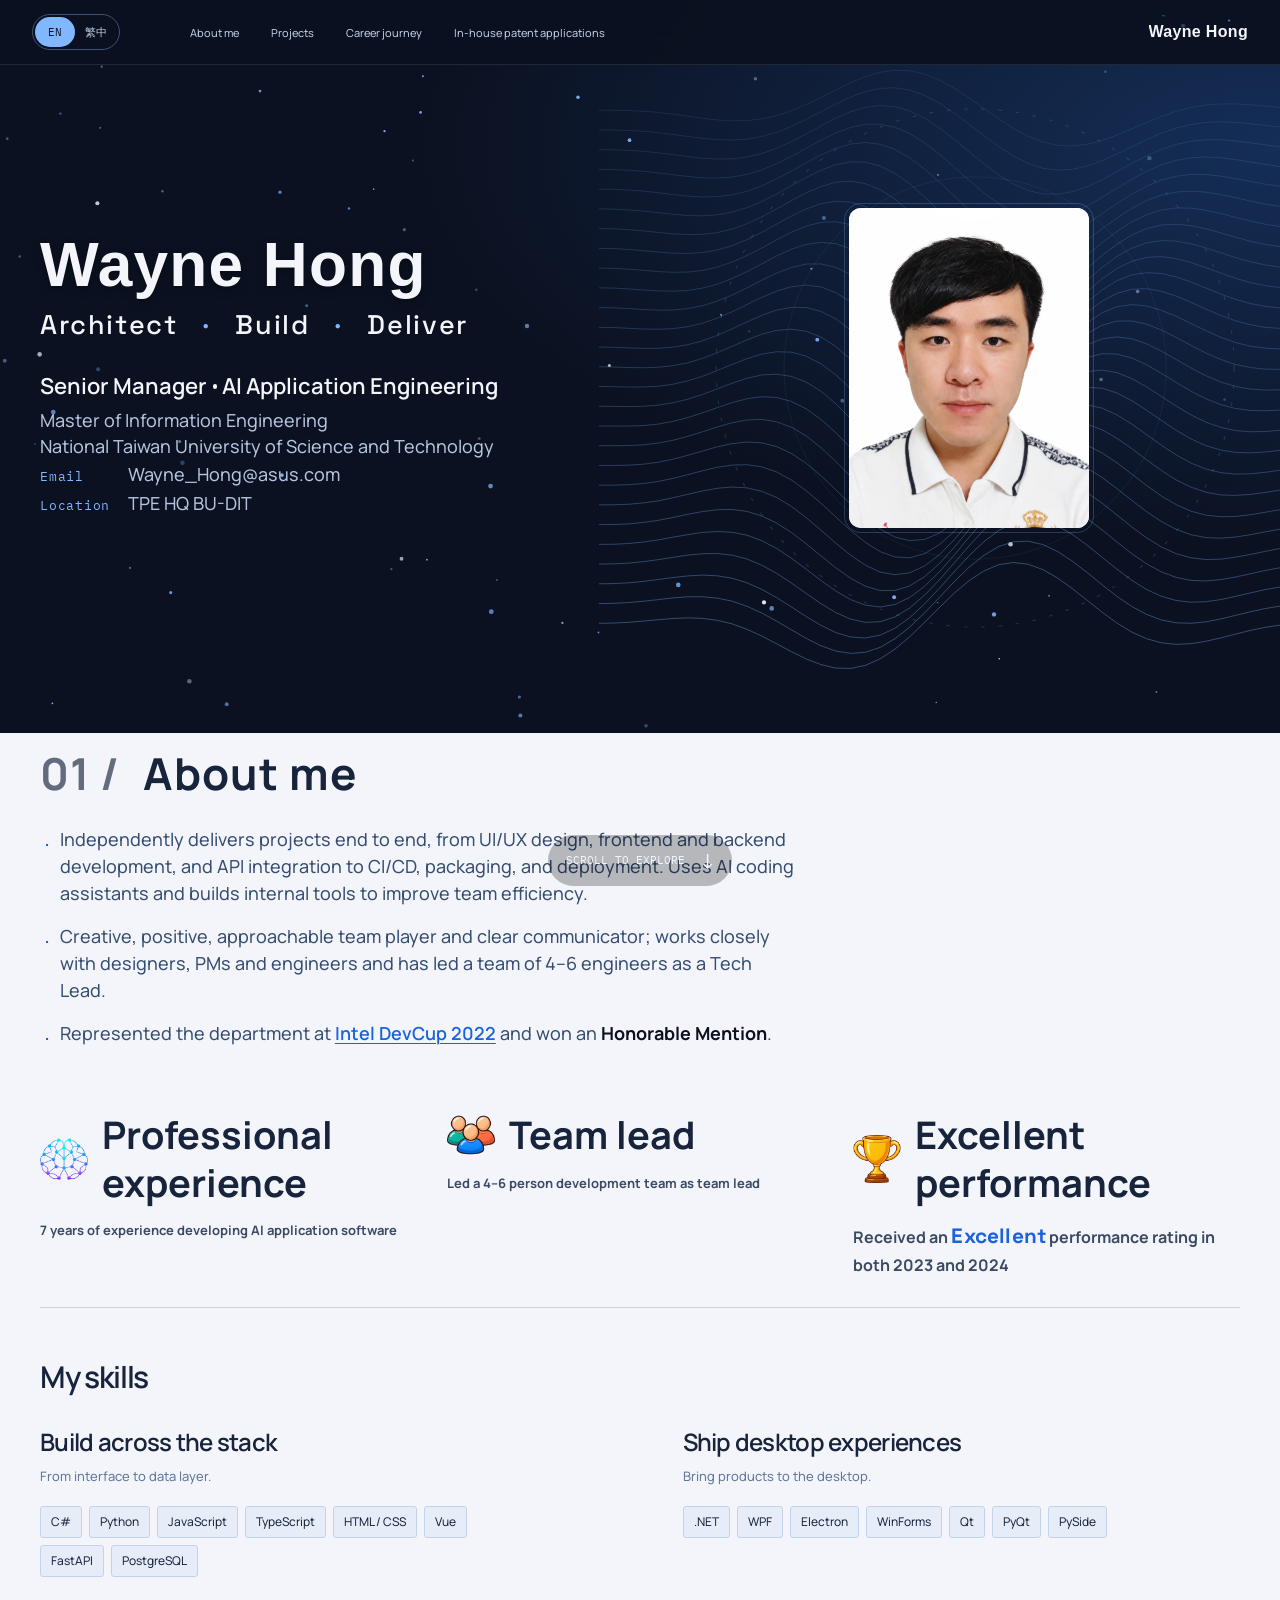
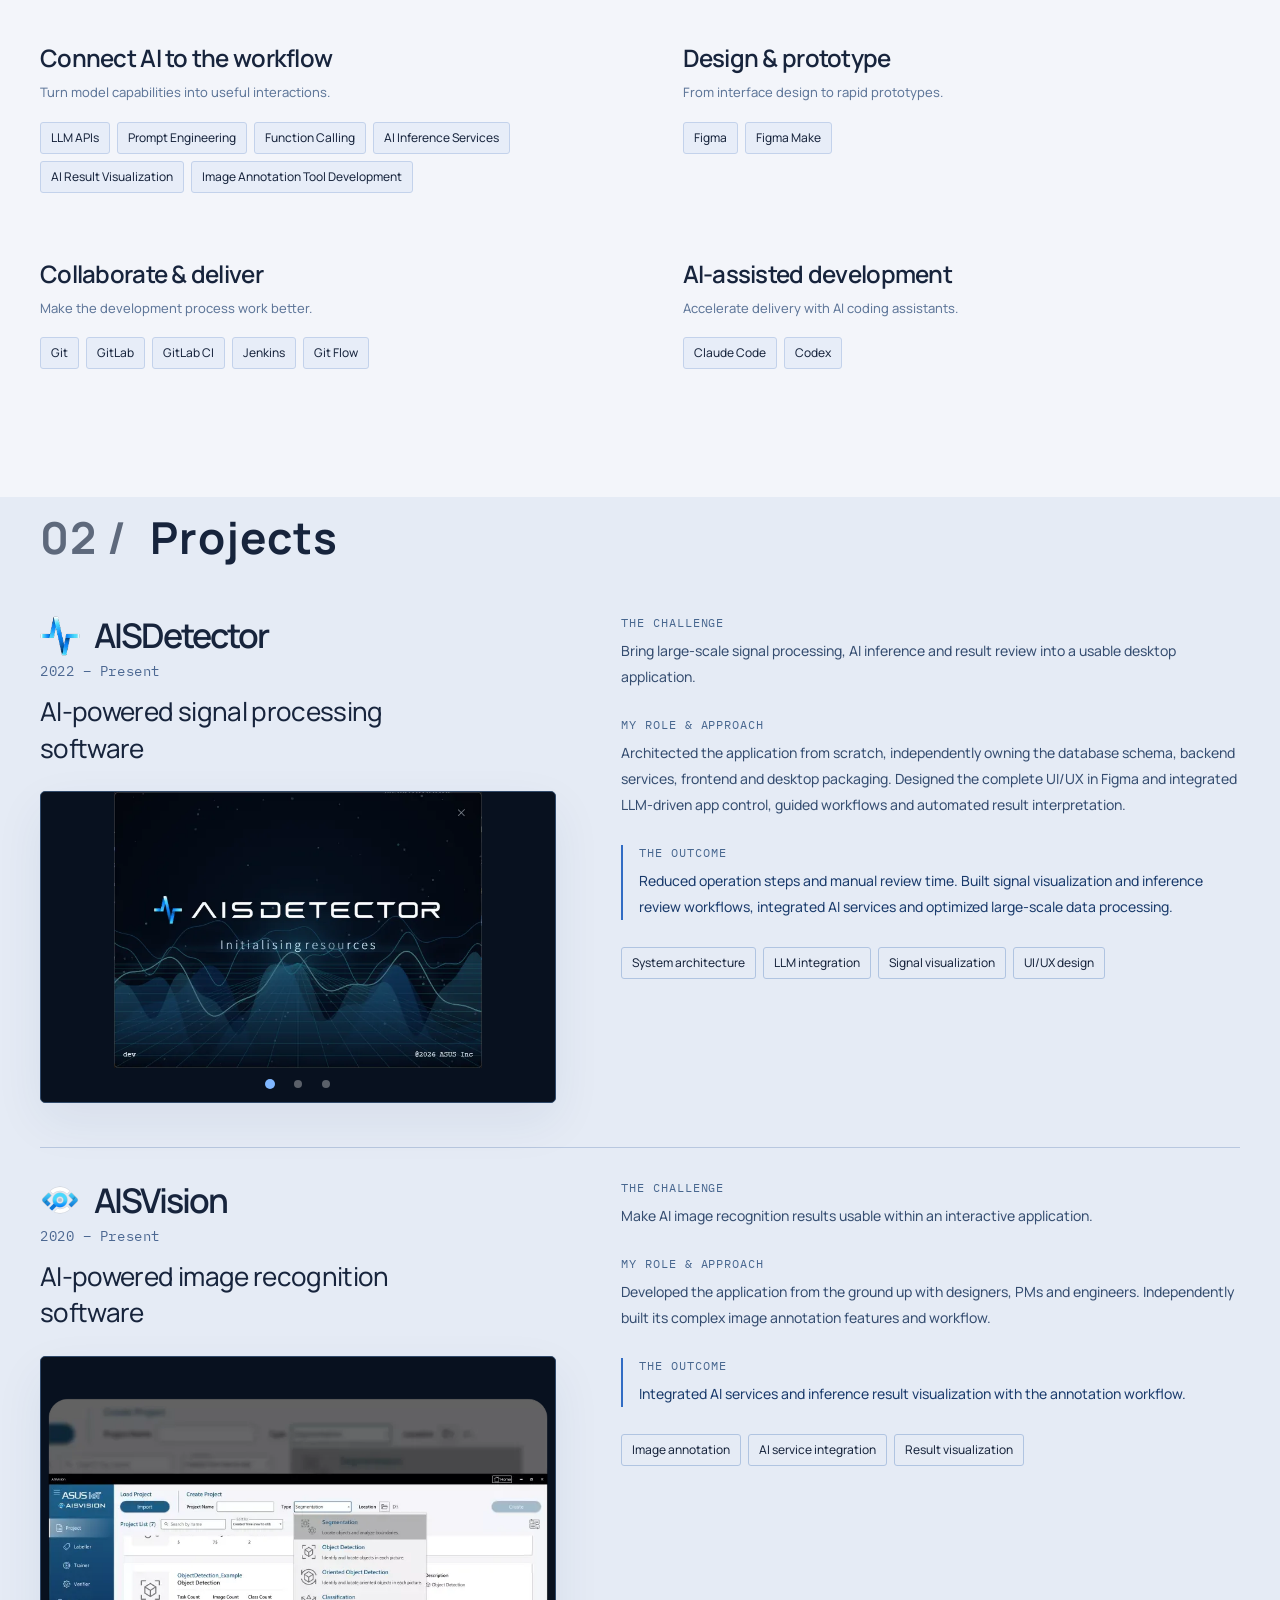
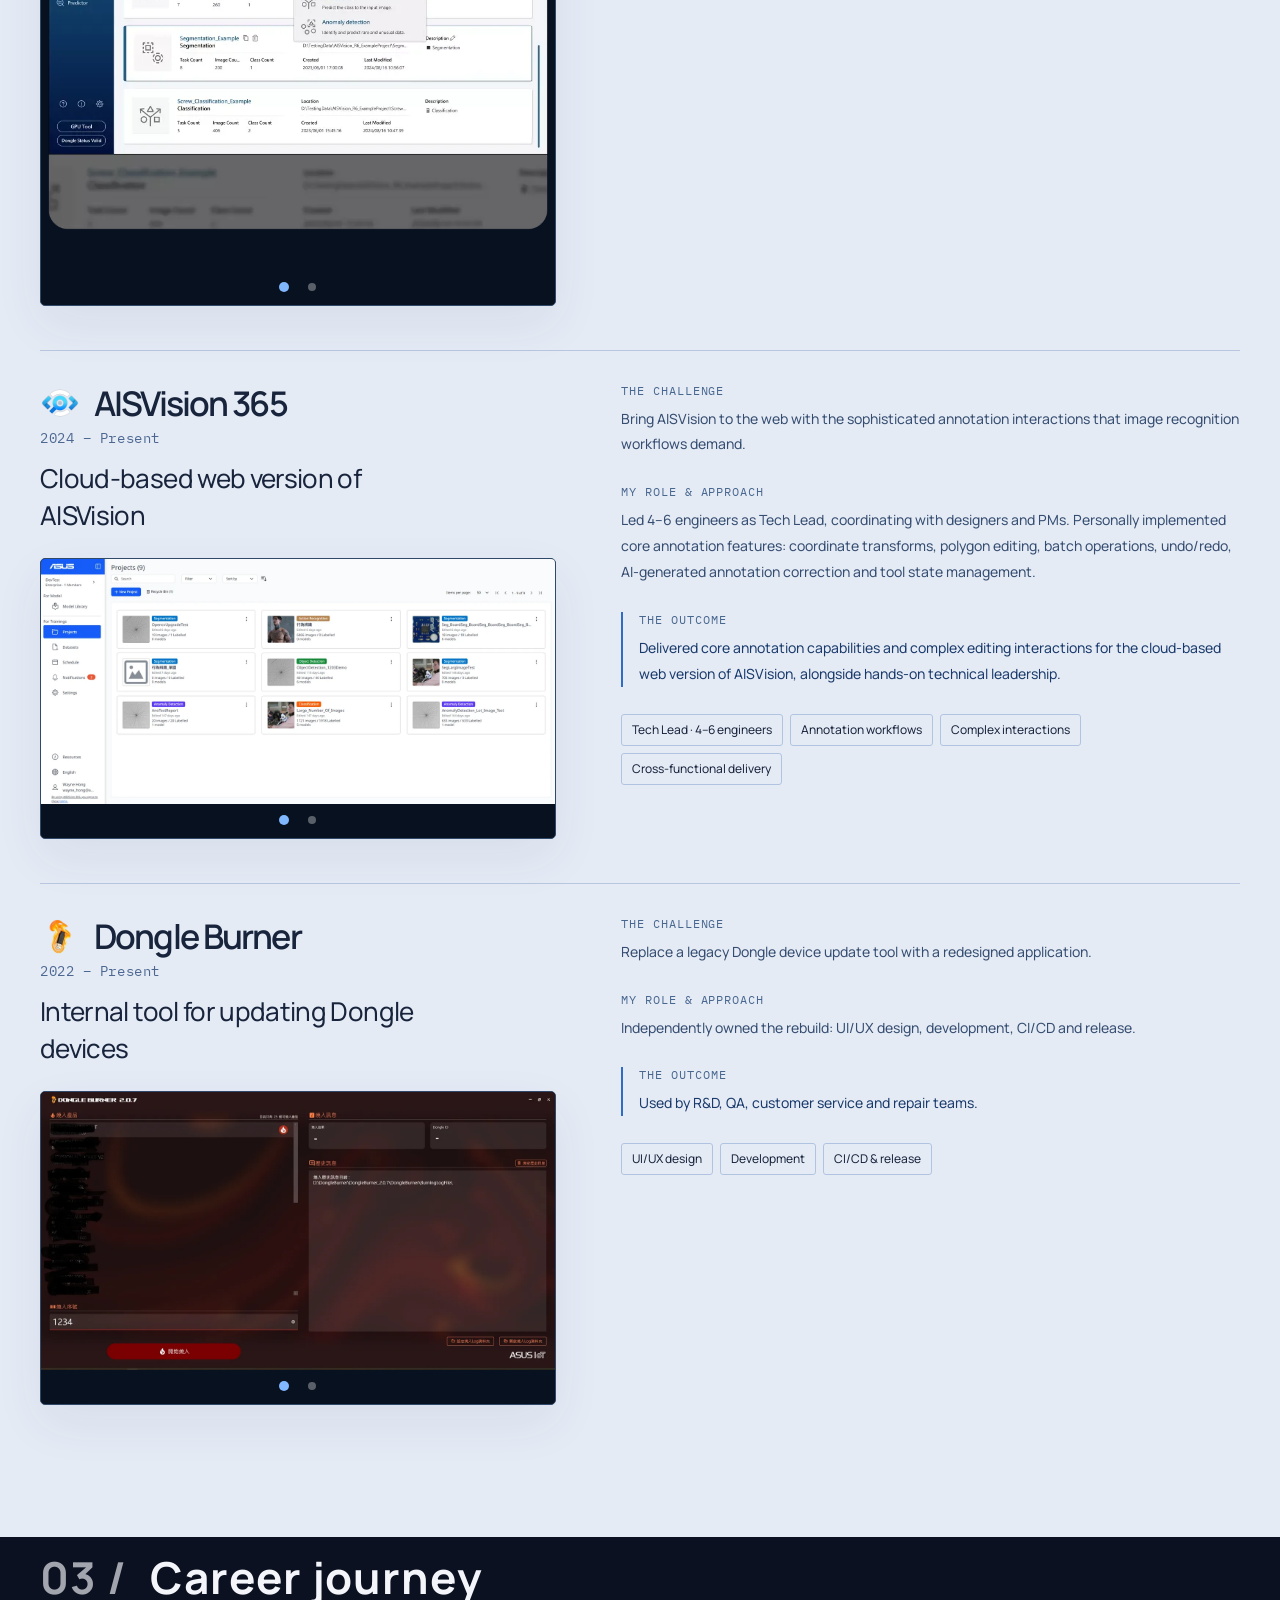
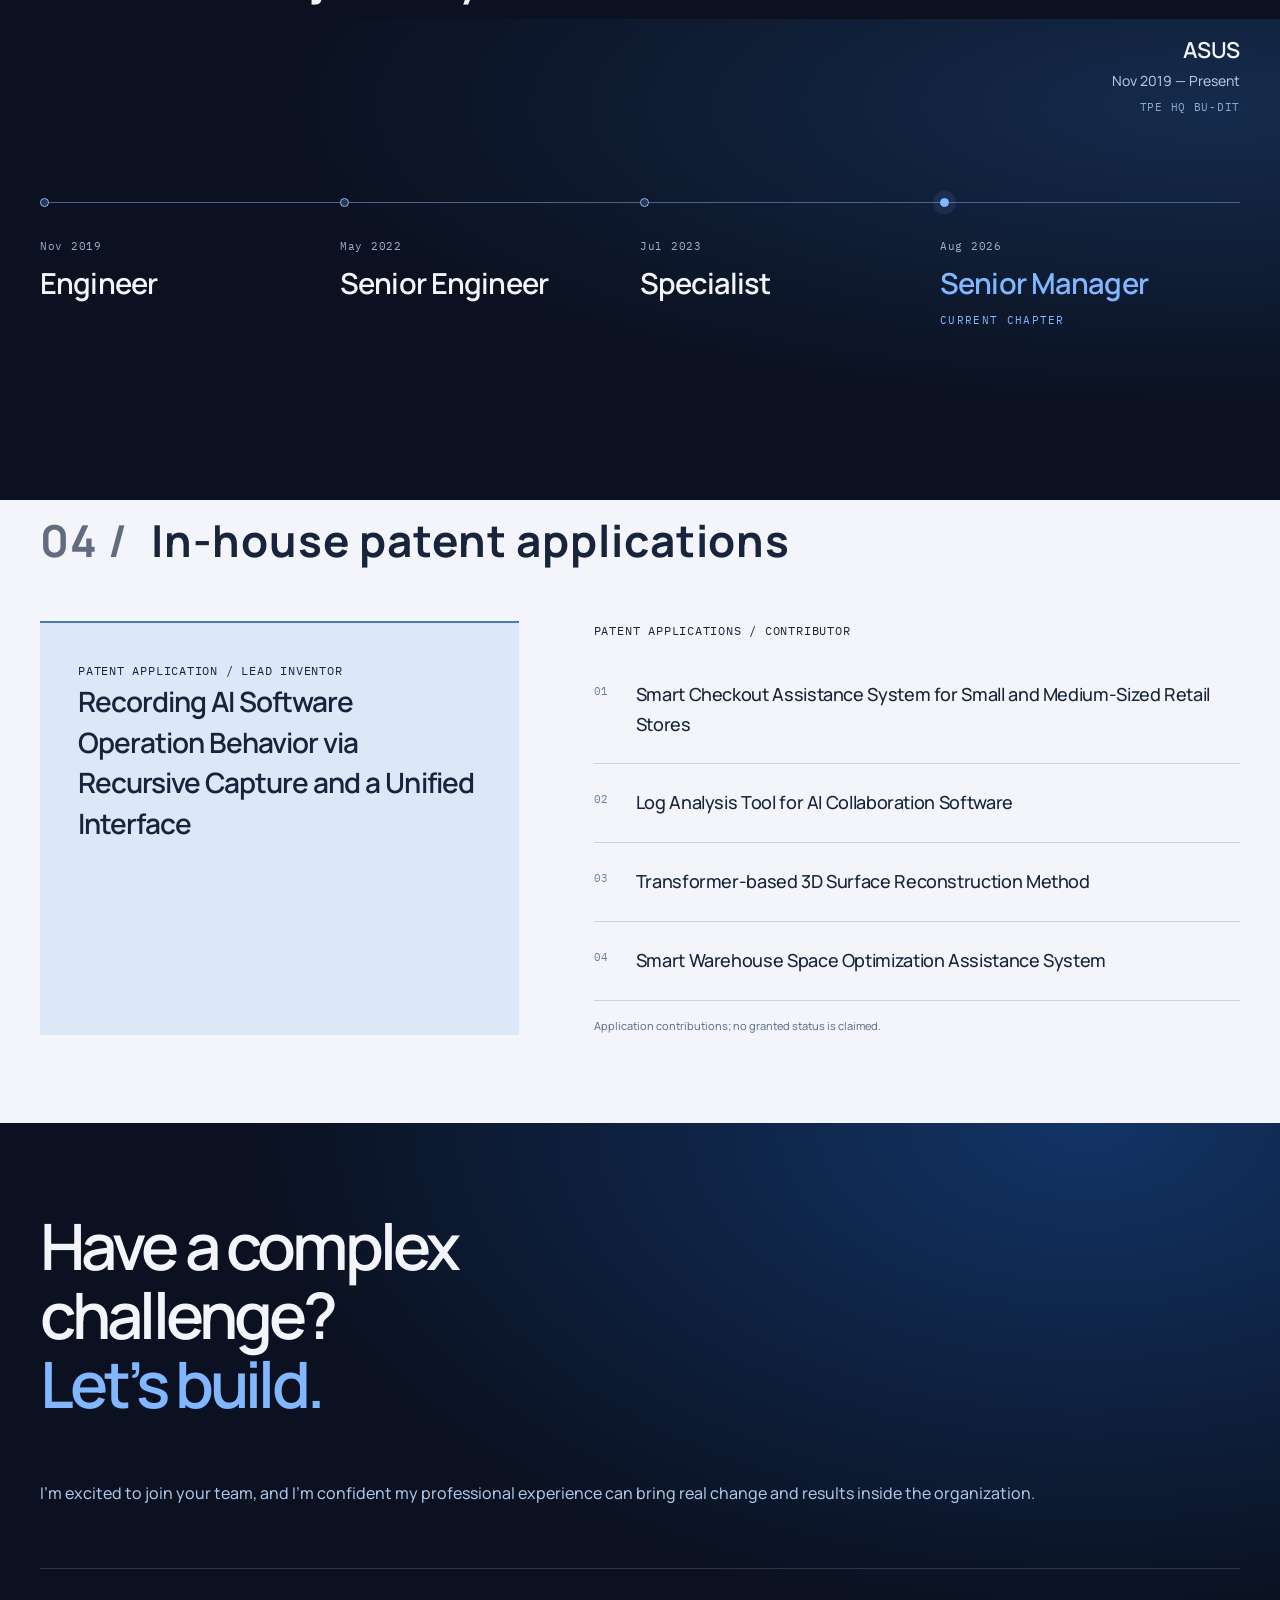
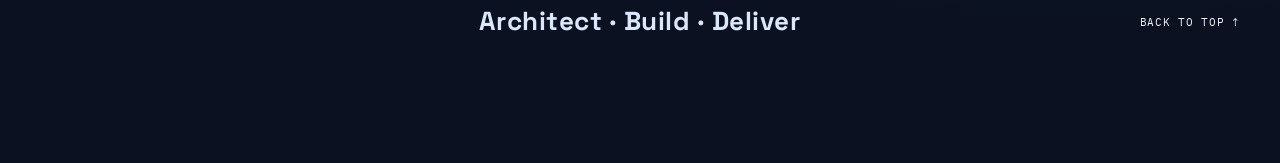
==== commit 475f3e93: "Publish pinned scroll cue Co-Authored-By: Claude Sonnet 5.5 <noreply@anthropic.com>" ====
--- a/resume/index.html
+++ b/resume/index.html
@@ -39,8 +39,8 @@
         }
       }
     </script>
-    <script type="module" crossorigin src="/resume/assets/index-DAhZAFCX.js"></script>
-    <link rel="stylesheet" crossorigin href="/resume/assets/index-yZMIaqYr.css">
+    <script type="module" crossorigin src="/resume/assets/index-D34f6K_9.js"></script>
+    <link rel="stylesheet" crossorigin href="/resume/assets/index--YLFwkLM.css">
   </head>
   <body>
     <div id="app"><div class="site-shell"><!--[--><a class="skip-link" href="#main">Skip to content</a><header class="site-header"><div class="header-inner"><button class="lang-switch" aria-label="Language: English"><!--[--><span lang="en" class="lang-option active" aria-hidden="true">EN</span><span lang="zh-Hant" class="lang-option" aria-hidden="true">繁中</span><!--]--></button><nav id="primary-nav" aria-label="Main navigation" class="primary-nav"><!--[--><a style="--i:0;" href="#expertise">About me</a><a style="--i:1;" href="#work">Projects</a><a style="--i:2;" href="#journey">Career journey</a><a style="--i:3;" href="#credentials">In-house patent applications</a><!--]--></nav><a href="#intro" class="header-name name-en" aria-hidden="true" title="BACK TO TOP ↑"><canvas class="particle-field" aria-hidden="true"></canvas>Wayne Hong</a><div class="header-actions"><button class="menu-toggle" aria-expanded="false" aria-controls="primary-nav">Menu</button></div></div><div class="reading-progress" aria-hidden="true"></div></header><!--]--><main id="main" tabindex="-1"><section id="intro" class="hero dark-section" data-section><canvas class="particle-field" aria-hidden="true"></canvas><div class="hero-grid content-width"><div class="hero-copy"><h1 class="hero-name name-en hero-enter">Wayne Hong</h1><p class="hero-tagline hero-enter">Architect <span>·</span> Build <span>·</span> Deliver</p><ul class="hero-facts"><li class="hero-role hero-fact"><!--[--><span>Senior Manager</span><span>AI Application Engineering</span><!--]--></li><li class="hero-fact">Master of Information Engineering<br>National Taiwan University of Science and Technology</li><li><dl class="hero-contact"><dt class="label hero-fact">Email</dt><dd class="hero-fact">Wayne_Hong@asus.com</dd><dt class="label hero-fact">Location</dt><dd class="hero-fact">TPE HQ BU-DIT</dd></dl></li></ul></div><div class="hero-art hero-enter"><svg class="signal-field" viewbox="0 0 600 530" fill="none" aria-hidden="true"><g class="field-lines"><!--[--><path d="M0.0,56.0 L12.0,56.0 L24.0,56.3 L36.0,56.8 L48.0,57.8 L60.0,59.2 L72.0,60.8 L84.0,62.5 L96.0,63.9 L108.0,64.6 L120.0,64.4 L132.0,63.0 L144.0,60.4 L156.0,56.4 L168.0,51.4 L180.0,45.6 L192.0,39.5 L204.0,33.7 L216.0,28.8 L228.0,25.2 L240.0,23.6 L252.0,24.0 L264.0,26.7 L276.0,31.5 L288.0,38.1 L300.0,45.9 L312.0,54.5 L324.0,62.9 L336.0,70.7 L348.0,77.2 L360.0,81.8 L372.0,84.5 L384.0,85.0 L396.0,83.6 L408.0,80.5 L420.0,76.1 L432.0,71.1 L444.0,65.9 L456.0,61.1 L468.0,56.9 L480.0,53.8 L492.0,51.8 L504.0,50.9 L516.0,50.9 L528.0,51.6 L540.0,52.6 L552.0,53.8 L564.0,54.8 L576.0,55.5 L588.0,55.9 L600.0,56.0" stroke="currentColor" opacity="0.14" stroke-width=".8"></path><path d="M0.0,72.0 L12.0,72.1 L24.0,72.4 L36.0,73.1 L48.0,74.2 L60.0,75.6 L72.0,77.3 L84.0,78.8 L96.0,79.9 L108.0,80.2 L120.0,79.4 L132.0,77.3 L144.0,73.9 L156.0,69.1 L168.0,63.4 L180.0,57.2 L192.0,51.0 L204.0,45.3 L216.0,40.9 L228.0,38.3 L240.0,37.8 L252.0,39.7 L264.0,43.9 L276.0,50.2 L288.0,58.2 L300.0,67.2 L312.0,76.5 L324.0,85.4 L336.0,93.1 L348.0,99.2 L360.0,103.1 L372.0,104.6 L384.0,103.9 L396.0,101.2 L408.0,96.8 L420.0,91.4 L432.0,85.5 L444.0,79.8 L456.0,74.6 L468.0,70.5 L480.0,67.6 L492.0,65.9 L504.0,65.4 L516.0,65.8 L528.0,66.9 L540.0,68.3 L552.0,69.6 L564.0,70.8 L576.0,71.5 L588.0,71.9 L600.0,72.0" stroke="currentColor" opacity="0.1511111111111111" stroke-width=".8"></path><path d="M0.0,88.0 L12.0,88.1 L24.0,88.5 L36.0,89.3 L48.0,90.5 L60.0,92.0 L72.0,93.6 L84.0,94.9 L96.0,95.6 L108.0,95.4 L120.0,93.9 L132.0,91.1 L144.0,86.9 L156.0,81.4 L168.0,75.2 L180.0,68.7 L192.0,62.5 L204.0,57.3 L216.0,53.7 L228.0,52.2 L240.0,53.2 L252.0,56.6 L264.0,62.4 L276.0,70.3 L288.0,79.6 L300.0,89.5 L312.0,99.4 L324.0,108.4 L336.0,115.8 L348.0,121.1 L360.0,123.9 L372.0,124.1 L384.0,122.0 L396.0,117.9 L408.0,112.2 L420.0,105.8 L432.0,99.2 L444.0,93.0 L456.0,87.7 L468.0,83.7 L480.0,81.1 L492.0,79.9 L504.0,79.9 L516.0,80.9 L528.0,82.4 L540.0,84.0 L552.0,85.6 L564.0,86.8 L576.0,87.6 L588.0,87.9 L600.0,88.0" stroke="currentColor" opacity="0.16222222222222224" stroke-width=".8"></path><path d="M0.0,104.0 L12.0,104.1 L24.0,104.6 L36.0,105.5 L48.0,106.8 L60.0,108.3 L72.0,109.7 L84.0,110.8 L96.0,111.0 L108.0,110.2 L120.0,108.0 L132.0,104.4 L144.0,99.4 L156.0,93.4 L168.0,86.9 L180.0,80.3 L192.0,74.4 L204.0,69.9 L216.0,67.4 L228.0,67.3 L240.0,69.8 L252.0,74.9 L264.0,82.4 L276.0,91.7 L288.0,102.1 L300.0,112.8 L312.0,122.9 L324.0,131.7 L336.0,138.4 L348.0,142.5 L360.0,144.0 L372.0,142.7 L384.0,139.0 L396.0,133.4 L408.0,126.6 L420.0,119.2 L432.0,112.0 L444.0,105.5 L456.0,100.3 L468.0,96.6 L480.0,94.6 L492.0,93.9 L504.0,94.6 L516.0,96.0 L528.0,97.9 L540.0,99.9 L552.0,101.6 L564.0,102.9 L576.0,103.6 L588.0,103.9 L600.0,104.0" stroke="currentColor" opacity="0.17333333333333334" stroke-width=".8"></path><path d="M0.0,120.0 L12.0,120.1 L24.0,120.7 L36.0,121.6 L48.0,122.9 L60.0,124.4 L72.0,125.6 L84.0,126.3 L96.0,126.1 L108.0,124.6 L120.0,121.7 L132.0,117.3 L144.0,111.7 L156.0,105.3 L168.0,98.6 L180.0,92.2 L192.0,86.9 L204.0,83.4 L216.0,82.2 L228.0,83.6 L240.0,87.8 L252.0,94.6 L264.0,103.7 L276.0,114.2 L288.0,125.5 L300.0,136.7 L312.0,146.7 L324.0,154.8 L336.0,160.5 L348.0,163.3 L360.0,163.1 L372.0,160.2 L384.0,154.9 L396.0,147.9 L408.0,139.9 L420.0,131.7 L432.0,124.1 L444.0,117.6 L456.0,112.6 L468.0,109.5 L480.0,108.0 L492.0,108.1 L504.0,109.4 L516.0,111.4 L528.0,113.7 L540.0,115.9 L552.0,117.7 L564.0,119.0 L576.0,119.7 L588.0,120.0 L600.0,120.0" stroke="currentColor" opacity="0.18444444444444447" stroke-width=".8"></path><path d="M0.0,136.0 L12.0,136.2 L24.0,136.8 L36.0,137.8 L48.0,139.1 L60.0,140.4 L72.0,141.4 L84.0,141.6 L96.0,140.8 L108.0,138.6 L120.0,135.0 L132.0,130.0 L144.0,123.9 L156.0,117.2 L168.0,110.5 L180.0,104.6 L192.0,100.2 L204.0,97.9 L216.0,98.1 L228.0,101.3 L240.0,107.2 L252.0,115.7 L264.0,126.2 L276.0,137.8 L288.0,149.7 L300.0,160.9 L312.0,170.5 L324.0,177.6 L336.0,181.9 L348.0,183.1 L360.0,181.1 L372.0,176.4 L384.0,169.4 L396.0,161.1 L408.0,152.1 L420.0,143.4 L432.0,135.5 L444.0,129.2 L456.0,124.8 L468.0,122.3 L480.0,121.6 L492.0,122.4 L504.0,124.4 L516.0,126.9 L528.0,129.6 L540.0,132.0 L552.0,133.9 L564.0,135.2 L576.0,135.8 L588.0,136.0 L600.0,136.0" stroke="currentColor" opacity="0.19555555555555557" stroke-width=".8"></path><path d="M0.0,152.0 L12.0,152.2 L24.0,152.8 L36.0,153.8 L48.0,155.1 L60.0,156.2 L72.0,156.8 L84.0,156.6 L96.0,155.2 L108.0,152.3 L120.0,148.0 L132.0,142.5 L144.0,136.0 L156.0,129.3 L168.0,123.0 L180.0,117.8 L192.0,114.4 L204.0,113.5 L216.0,115.5 L228.0,120.4 L240.0,128.1 L252.0,138.1 L264.0,149.8 L276.0,162.2 L288.0,174.3 L300.0,185.2 L312.0,193.9 L324.0,199.7 L336.0,202.3 L348.0,201.6 L360.0,197.7 L372.0,191.1 L384.0,182.6 L396.0,173.1 L408.0,163.3 L420.0,154.2 L432.0,146.5 L444.0,140.7 L456.0,136.9 L468.0,135.2 L480.0,135.4 L492.0,137.1 L504.0,139.7 L516.0,142.8 L528.0,145.8 L540.0,148.4 L552.0,150.2 L564.0,151.4 L576.0,151.9 L588.0,152.0 L600.0,152.0" stroke="currentColor" opacity="0.20666666666666667" stroke-width=".8"></path><path d="M0.0,168.0 L12.0,168.2 L24.0,168.9 L36.0,169.9 L48.0,171.0 L60.0,171.9 L72.0,172.1 L84.0,171.4 L96.0,169.3 L108.0,165.8 L120.0,160.9 L132.0,155.0 L144.0,148.4 L156.0,141.8 L168.0,136.0 L180.0,131.8 L192.0,129.8 L204.0,130.5 L216.0,134.2 L228.0,140.9 L240.0,150.2 L252.0,161.6 L264.0,174.2 L276.0,187.0 L288.0,199.0 L300.0,209.1 L312.0,216.5 L324.0,220.7 L336.0,221.4 L348.0,218.6 L360.0,212.7 L372.0,204.4 L384.0,194.5 L396.0,183.9 L408.0,173.7 L420.0,164.6 L432.0,157.2 L444.0,152.0 L456.0,149.1 L468.0,148.4 L480.0,149.6 L492.0,152.1 L504.0,155.4 L516.0,158.9 L528.0,162.2 L540.0,164.8 L552.0,166.6 L564.0,167.7 L576.0,168.1 L588.0,168.1 L600.0,168.0" stroke="currentColor" opacity="0.2177777777777778" stroke-width=".8"></path><path d="M0.0,184.0 L12.0,184.2 L24.0,184.9 L36.0,185.8 L48.0,186.8 L60.0,187.4 L72.0,187.2 L84.0,185.9 L96.0,183.2 L108.0,179.1 L120.0,173.8 L132.0,167.6 L144.0,161.1 L156.0,154.9 L168.0,149.9 L180.0,146.9 L192.0,146.4 L204.0,148.8 L216.0,154.3 L228.0,162.7 L240.0,173.5 L252.0,186.0 L264.0,199.2 L276.0,212.0 L288.0,223.3 L300.0,232.3 L312.0,238.1 L324.0,240.4 L336.0,238.9 L348.0,234.0 L360.0,226.2 L372.0,216.2 L384.0,205.1 L396.0,193.8 L408.0,183.4 L420.0,174.5 L432.0,167.8 L444.0,163.5 L456.0,161.7 L468.0,162.1 L480.0,164.3 L492.0,167.6 L504.0,171.5 L516.0,175.4 L528.0,178.8 L540.0,181.4 L552.0,183.1 L564.0,184.0 L576.0,184.2 L588.0,184.1 L600.0,184.0" stroke="currentColor" opacity="0.22888888888888892" stroke-width=".8"></path><path d="M0.0,200.0 L12.0,200.2 L24.0,200.9 L36.0,201.7 L48.0,202.5 L60.0,202.7 L72.0,202.1 L84.0,200.2 L96.0,197.0 L108.0,192.4 L120.0,186.8 L132.0,180.5 L144.0,174.2 L156.0,168.7 L168.0,164.8 L180.0,163.1 L192.0,164.2 L204.0,168.4 L216.0,175.7 L228.0,185.6 L240.0,197.7 L252.0,210.9 L264.0,224.3 L276.0,236.7 L288.0,247.0 L300.0,254.5 L312.0,258.4 L324.0,258.4 L336.0,254.7 L348.0,247.7 L360.0,238.0 L372.0,226.7 L384.0,214.6 L396.0,203.0 L408.0,192.6 L420.0,184.3 L432.0,178.5 L444.0,175.3 L456.0,174.7 L468.0,176.3 L480.0,179.5 L492.0,183.6 L504.0,188.0 L516.0,192.2 L528.0,195.7 L540.0,198.2 L552.0,199.7 L564.0,200.3 L576.0,200.4 L588.0,200.1 L600.0,200.0" stroke="currentColor" opacity="0.24000000000000002" stroke-width=".8"></path><path d="M0.0,216.0 L12.0,216.2 L24.0,216.8 L36.0,217.6 L48.0,218.1 L60.0,218.0 L72.0,216.8 L84.0,214.5 L96.0,210.7 L108.0,205.8 L120.0,200.0 L132.0,193.8 L144.0,188.1 L156.0,183.5 L168.0,180.7 L180.0,180.6 L192.0,183.4 L204.0,189.3 L216.0,198.2 L228.0,209.5 L240.0,222.5 L252.0,236.1 L264.0,249.2 L276.0,260.8 L288.0,269.7 L300.0,275.3 L312.0,277.0 L324.0,274.7 L336.0,268.8 L348.0,259.7 L360.0,248.4 L372.0,235.9 L384.0,223.2 L396.0,211.5 L408.0,201.6 L420.0,194.2 L432.0,189.5 L444.0,187.7 L456.0,188.4 L468.0,191.1 L480.0,195.3 L492.0,200.1 L504.0,205.0 L516.0,209.3 L528.0,212.7 L540.0,215.0 L552.0,216.3 L564.0,216.7 L576.0,216.5 L588.0,216.2 L600.0,216.0" stroke="currentColor" opacity="0.2511111111111111" stroke-width=".8"></path><path d="M0.0,232.0 L12.0,232.2 L24.0,232.8 L36.0,233.4 L48.0,233.6 L60.0,233.1 L72.0,231.5 L84.0,228.7 L96.0,224.5 L108.0,219.4 L120.0,213.5 L132.0,207.7 L144.0,202.7 L156.0,199.1 L168.0,197.8 L180.0,199.3 L192.0,203.8 L204.0,211.3 L216.0,221.6 L228.0,234.0 L240.0,247.5 L252.0,261.1 L264.0,273.6 L276.0,283.9 L288.0,291.0 L300.0,294.5 L312.0,293.8 L324.0,289.2 L336.0,281.1 L348.0,270.1 L360.0,257.4 L372.0,244.1 L384.0,231.2 L396.0,219.8 L408.0,210.7 L420.0,204.5 L432.0,201.2 L444.0,200.7 L456.0,202.8 L468.0,206.7 L480.0,211.7 L492.0,217.2 L504.0,222.3 L516.0,226.7 L528.0,229.9 L540.0,232.0 L552.0,232.9 L564.0,233.0 L576.0,232.6 L588.0,232.2 L600.0,232.0" stroke="currentColor" opacity="0.26222222222222225" stroke-width=".8"></path><path d="M0.0,248.0 L12.0,248.2 L24.0,248.7 L36.0,249.1 L48.0,249.0 L60.0,248.1 L72.0,246.1 L84.0,242.9 L96.0,238.5 L108.0,233.2 L120.0,227.6 L132.0,222.3 L144.0,218.1 L156.0,215.8 L168.0,216.0 L180.0,219.1 L192.0,225.2 L204.0,234.3 L216.0,245.7 L228.0,258.8 L240.0,272.5 L252.0,285.6 L264.0,297.0 L276.0,305.6 L288.0,310.7 L300.0,311.8 L312.0,308.7 L324.0,301.8 L336.0,291.6 L348.0,279.1 L360.0,265.4 L372.0,251.6 L384.0,238.9 L396.0,228.2 L408.0,220.2 L420.0,215.3 L432.0,213.6 L444.0,214.7 L456.0,218.1 L468.0,223.1 L480.0,228.9 L492.0,234.7 L504.0,240.0 L516.0,244.3 L528.0,247.3 L540.0,248.9 L552.0,249.5 L564.0,249.3 L576.0,248.8 L588.0,248.2 L600.0,248.0" stroke="currentColor" opacity="0.2733333333333333" stroke-width=".8"></path><path d="M0.0,264.0 L12.0,264.2 L24.0,264.6 L36.0,264.8 L48.0,264.4 L60.0,263.1 L72.0,260.8 L84.0,257.2 L96.0,252.6 L108.0,247.4 L120.0,242.2 L132.0,237.6 L144.0,234.5 L156.0,233.5 L168.0,235.2 L180.0,239.9 L192.0,247.6 L204.0,257.9 L216.0,270.2 L228.0,283.6 L240.0,297.0 L252.0,309.2 L264.0,319.1 L276.0,325.8 L288.0,328.6 L300.0,327.3 L312.0,321.8 L324.0,312.6 L336.0,300.6 L348.0,286.9 L360.0,272.5 L372.0,258.7 L384.0,246.5 L396.0,236.9 L408.0,230.3 L420.0,227.0 L432.0,226.9 L444.0,229.5 L456.0,234.2 L468.0,240.2 L480.0,246.6 L492.0,252.8 L504.0,258.0 L516.0,262.1 L528.0,264.6 L540.0,265.9 L552.0,266.1 L564.0,265.6 L576.0,264.9 L588.0,264.2 L600.0,264.0" stroke="currentColor" opacity="0.28444444444444444" stroke-width=".8"></path><path d="M0.0,280.0 L12.0,280.2 L24.0,280.4 L36.0,280.4 L48.0,279.8 L60.0,278.2 L72.0,275.4 L84.0,271.7 L96.0,267.0 L108.0,262.1 L120.0,257.4 L132.0,253.7 L144.0,251.8 L156.0,252.2 L168.0,255.4 L180.0,261.6 L192.0,270.6 L204.0,281.9 L216.0,294.7 L228.0,308.0 L240.0,320.7 L252.0,331.7 L264.0,339.8 L276.0,344.2 L288.0,344.6 L300.0,340.7 L312.0,332.9 L324.0,321.8 L336.0,308.4 L348.0,293.7 L360.0,279.1 L372.0,265.7 L384.0,254.5 L396.0,246.2 L408.0,241.3 L420.0,239.8 L432.0,241.3 L444.0,245.4 L456.0,251.3 L468.0,258.1 L480.0,265.0 L492.0,271.2 L504.0,276.3 L516.0,279.9 L528.0,282.1 L540.0,282.9 L552.0,282.7 L564.0,281.9 L576.0,281.0 L588.0,280.3 L600.0,280.0" stroke="currentColor" opacity="0.29555555555555557" stroke-width=".8"></path><path d="M0.0,296.0 L12.0,296.1 L24.0,296.3 L36.0,296.0 L48.0,295.1 L60.0,293.2 L72.0,290.3 L84.0,286.4 L96.0,281.9 L108.0,277.3 L120.0,273.3 L132.0,270.6 L144.0,270.0 L156.0,271.8 L168.0,276.4 L180.0,283.9 L192.0,294.0 L204.0,305.9 L216.0,318.8 L228.0,331.7 L240.0,343.3 L252.0,352.6 L264.0,358.6 L276.0,360.7 L288.0,358.6 L300.0,352.3 L312.0,342.4 L324.0,329.6 L336.0,315.1 L348.0,300.0 L360.0,285.6 L372.0,273.0 L384.0,263.1 L396.0,256.5 L408.0,253.4 L420.0,253.7 L432.0,256.9 L444.0,262.4 L456.0,269.3 L468.0,276.7 L480.0,283.8 L492.0,289.9 L504.0,294.7 L516.0,297.8 L528.0,299.4 L540.0,299.7 L552.0,299.1 L564.0,298.1 L576.0,297.0 L588.0,296.3 L600.0,296.0" stroke="currentColor" opacity="0.30666666666666664" stroke-width=".8"></path><path d="M0.0,312.0 L12.0,312.1 L24.0,312.1 L36.0,311.7 L48.0,310.5 L60.0,308.3 L72.0,305.2 L84.0,301.3 L96.0,297.1 L108.0,293.1 L120.0,289.9 L132.0,288.3 L144.0,288.9 L156.0,292.1 L168.0,298.1 L180.0,306.7 L192.0,317.5 L204.0,329.7 L216.0,342.4 L228.0,354.4 L240.0,364.6 L252.0,371.9 L264.0,375.7 L276.0,375.3 L288.0,370.7 L300.0,362.2 L312.0,350.4 L324.0,336.4 L336.0,321.2 L348.0,306.1 L360.0,292.4 L372.0,281.0 L384.0,272.7 L396.0,267.9 L408.0,266.7 L420.0,268.8 L432.0,273.6 L444.0,280.3 L456.0,288.0 L468.0,295.9 L480.0,303.0 L492.0,308.9 L504.0,313.1 L516.0,315.7 L528.0,316.7 L540.0,316.5 L552.0,315.5 L564.0,314.2 L576.0,313.0 L588.0,312.3 L600.0,312.0" stroke="currentColor" opacity="0.3177777777777778" stroke-width=".8"></path><path d="M0.0,328.0 L12.0,328.0 L24.0,327.9 L36.0,327.3 L48.0,325.9 L60.0,323.6 L72.0,320.4 L84.0,316.7 L96.0,312.8 L108.0,309.4 L120.0,307.1 L132.0,306.7 L144.0,308.6 L156.0,313.0 L168.0,320.1 L180.0,329.6 L192.0,340.8 L204.0,352.9 L216.0,365.0 L228.0,375.7 L240.0,384.2 L252.0,389.4 L264.0,390.8 L276.0,388.0 L288.0,381.1 L300.0,370.6 L312.0,357.4 L324.0,342.4 L336.0,327.0 L348.0,312.4 L360.0,299.7 L372.0,289.9 L384.0,283.4 L396.0,280.7 L408.0,281.4 L420.0,285.3 L432.0,291.5 L444.0,299.3 L456.0,307.5 L468.0,315.5 L480.0,322.5 L492.0,327.9 L504.0,331.5 L516.0,333.4 L528.0,333.8 L540.0,333.1 L552.0,331.8 L564.0,330.3 L576.0,329.0 L588.0,328.2 L600.0,328.0" stroke="currentColor" opacity="0.3288888888888889" stroke-width=".8"></path><path d="M0.0,344.0 L12.0,344.0 L24.0,343.8 L36.0,343.0 L48.0,341.4 L60.0,339.0 L72.0,335.8 L84.0,332.3 L96.0,328.9 L108.0,326.3 L120.0,325.0 L132.0,325.7 L144.0,328.7 L156.0,334.3 L168.0,342.3 L180.0,352.3 L192.0,363.7 L204.0,375.4 L216.0,386.4 L228.0,395.6 L240.0,402.1 L252.0,405.0 L264.0,404.0 L276.0,398.9 L288.0,389.9 L300.0,377.8 L312.0,363.5 L324.0,348.2 L336.0,333.0 L348.0,319.3 L360.0,308.1 L372.0,300.0 L384.0,295.6 L396.0,294.9 L408.0,297.6 L420.0,303.0 L432.0,310.5 L444.0,319.0 L456.0,327.6 L468.0,335.5 L480.0,342.1 L492.0,346.9 L504.0,349.8 L516.0,351.0 L528.0,350.8 L540.0,349.6 L552.0,347.9 L564.0,346.3 L576.0,345.0 L588.0,344.2 L600.0,344.0" stroke="currentColor" opacity="0.34" stroke-width=".8"></path><path d="M0.0,360.0 L12.0,360.0 L24.0,359.6 L36.0,358.7 L48.0,357.0 L60.0,354.5 L72.0,351.5 L84.0,348.3 L96.0,345.5 L108.0,343.7 L120.0,343.4 L132.0,345.2 L144.0,349.3 L156.0,355.8 L168.0,364.5 L180.0,374.7 L192.0,385.8 L204.0,396.7 L216.0,406.4 L228.0,413.9 L240.0,418.2 L252.0,418.9 L264.0,415.5 L276.0,408.2 L288.0,397.5 L300.0,384.2 L312.0,369.3 L324.0,354.0 L336.0,339.6 L348.0,327.1 L360.0,317.6 L372.0,311.6 L384.0,309.3 L396.0,310.6 L408.0,315.1 L420.0,322.0 L432.0,330.4 L444.0,339.4 L456.0,348.1 L468.0,355.7 L480.0,361.6 L492.0,365.7 L504.0,367.9 L516.0,368.3 L528.0,367.5 L540.0,365.9 L552.0,364.0 L564.0,362.2 L576.0,360.9 L588.0,360.2 L600.0,360.0" stroke="currentColor" opacity="0.35111111111111115" stroke-width=".8"></path><path d="M0.0,376.0 L12.0,375.9 L24.0,375.5 L36.0,374.4 L48.0,372.7 L60.0,370.2 L72.0,367.4 L84.0,364.7 L96.0,362.5 L108.0,361.5 L120.0,362.2 L132.0,365.0 L144.0,370.0 L156.0,377.2 L168.0,386.3 L180.0,396.5 L192.0,407.0 L204.0,416.8 L216.0,424.9 L228.0,430.5 L240.0,432.6 L252.0,431.0 L264.0,425.5 L276.0,416.4 L288.0,404.3 L300.0,390.1 L312.0,375.0 L324.0,360.3 L336.0,347.0 L348.0,336.2 L360.0,328.6 L372.0,324.7 L384.0,324.5 L396.0,327.8 L408.0,333.9 L420.0,341.9 L432.0,351.0 L444.0,360.3 L456.0,368.8 L468.0,375.8 L480.0,381.1 L492.0,384.3 L504.0,385.6 L516.0,385.4 L528.0,384.0 L540.0,382.0 L552.0,379.9 L564.0,378.1 L576.0,376.8 L588.0,376.2 L600.0,376.0" stroke="currentColor" opacity="0.3622222222222222" stroke-width=".8"></path><path d="M0.0,392.0 L12.0,391.9 L24.0,391.4 L36.0,390.2 L48.0,388.5 L60.0,386.2 L72.0,383.6 L84.0,381.4 L96.0,379.9 L108.0,379.7 L120.0,381.3 L132.0,385.0 L144.0,390.7 L156.0,398.4 L168.0,407.5 L180.0,417.4 L192.0,427.0 L204.0,435.5 L216.0,441.9 L228.0,445.4 L240.0,445.4 L252.0,441.6 L264.0,434.2 L276.0,423.6 L288.0,410.5 L300.0,396.0 L312.0,381.3 L324.0,367.4 L336.0,355.6 L348.0,346.7 L360.0,341.2 L372.0,339.5 L384.0,341.4 L396.0,346.4 L408.0,353.8 L420.0,362.8 L432.0,372.3 L444.0,381.5 L456.0,389.5 L468.0,395.8 L480.0,400.2 L492.0,402.5 L504.0,403.0 L516.0,402.1 L528.0,400.2 L540.0,397.9 L552.0,395.7 L564.0,393.9 L576.0,392.7 L588.0,392.1 L600.0,392.0" stroke="currentColor" opacity="0.37333333333333335" stroke-width=".8"></path><path d="M0.0,408.0 L12.0,407.9 L24.0,407.3 L36.0,406.1 L48.0,404.4 L60.0,402.2 L72.0,400.1 L84.0,398.3 L96.0,397.6 L108.0,398.2 L120.0,400.6 L132.0,405.0 L144.0,411.3 L156.0,419.2 L168.0,428.1 L180.0,437.3 L192.0,445.8 L204.0,452.8 L216.0,457.3 L228.0,458.8 L240.0,456.7 L252.0,451.0 L264.0,442.0 L276.0,430.3 L288.0,416.7 L300.0,402.3 L312.0,388.3 L324.0,375.7 L336.0,365.7 L348.0,358.8 L360.0,355.6 L372.0,355.9 L384.0,359.7 L396.0,366.2 L408.0,374.7 L420.0,384.2 L432.0,393.9 L444.0,402.7 L456.0,410.1 L468.0,415.6 L480.0,418.9 L492.0,420.3 L504.0,420.0 L516.0,418.4 L528.0,416.2 L540.0,413.7 L552.0,411.4 L564.0,409.7 L576.0,408.6 L588.0,408.1 L600.0,408.0" stroke="currentColor" opacity="0.3844444444444445" stroke-width=".8"></path><path d="M0.0,424.0 L12.0,423.8 L24.0,423.2 L36.0,422.0 L48.0,420.4 L60.0,418.5 L72.0,416.7 L84.0,415.6 L96.0,415.4 L108.0,416.8 L120.0,419.9 L132.0,424.9 L144.0,431.5 L156.0,439.3 L168.0,447.8 L180.0,456.1 L192.0,463.3 L204.0,468.6 L216.0,471.3 L228.0,470.7 L240.0,466.8 L252.0,459.5 L264.0,449.2 L276.0,436.8 L288.0,423.1 L300.0,409.3 L312.0,396.4 L324.0,385.5 L336.0,377.4 L348.0,372.7 L360.0,371.6 L372.0,373.9 L384.0,379.3 L396.0,387.1 L408.0,396.4 L420.0,406.1 L432.0,415.5 L444.0,423.8 L456.0,430.3 L468.0,434.8 L480.0,437.2 L492.0,437.7 L504.0,436.6 L516.0,434.5 L528.0,431.9 L540.0,429.2 L552.0,427.0 L564.0,425.4 L576.0,424.4 L588.0,424.1 L600.0,424.0" stroke="currentColor" opacity="0.39555555555555555" stroke-width=".8"></path><path d="M0.0,440.0 L12.0,439.8 L24.0,439.2 L36.0,438.0 L48.0,436.5 L60.0,434.9 L72.0,433.6 L84.0,432.9 L96.0,433.5 L108.0,435.5 L120.0,439.2 L132.0,444.5 L144.0,451.2 L156.0,458.7 L168.0,466.5 L180.0,473.7 L192.0,479.5 L204.0,483.1 L216.0,483.9 L228.0,481.6 L240.0,476.0 L252.0,467.4 L264.0,456.3 L276.0,443.6 L288.0,430.2 L300.0,417.3 L312.0,405.9 L324.0,396.8 L336.0,390.8 L348.0,388.2 L360.0,389.2 L372.0,393.3 L384.0,400.1 L396.0,408.8 L408.0,418.5 L420.0,428.2 L432.0,437.1 L444.0,444.6 L456.0,450.1 L468.0,453.5 L480.0,454.9 L492.0,454.5 L504.0,452.8 L516.0,450.2 L528.0,447.4 L540.0,444.7 L552.0,442.6 L564.0,441.1 L576.0,440.3 L588.0,440.0 L600.0,440.0" stroke="currentColor" opacity="0.4066666666666667" stroke-width=".8"></path><path d="M0.0,456.0 L12.0,455.8 L24.0,455.2 L36.0,454.1 L48.0,452.8 L60.0,451.4 L72.0,450.5 L84.0,450.5 L96.0,451.6 L108.0,454.1 L120.0,458.2 L132.0,463.7 L144.0,470.2 L156.0,477.3 L168.0,484.2 L180.0,490.2 L192.0,494.5 L204.0,496.4 L216.0,495.5 L228.0,491.5 L240.0,484.5 L252.0,475.0 L264.0,463.5 L276.0,451.0 L288.0,438.3 L300.0,426.6 L312.0,416.9 L324.0,409.8 L336.0,405.9 L348.0,405.4 L360.0,408.2 L372.0,413.9 L384.0,421.8 L396.0,431.0 L408.0,440.8 L420.0,450.2 L432.0,458.4 L444.0,464.8 L456.0,469.3 L468.0,471.6 L480.0,472.0 L492.0,470.8 L504.0,468.5 L516.0,465.6 L528.0,462.7 L540.0,460.1 L552.0,458.1 L564.0,456.8 L576.0,456.2 L588.0,456.0 L600.0,456.0" stroke="currentColor" opacity="0.4177777777777778" stroke-width=".8"></path><path d="M0.0,472.0 L12.0,471.8 L24.0,471.2 L36.0,470.2 L48.0,469.1 L60.0,468.1 L72.0,467.6 L84.0,468.0 L96.0,469.6 L108.0,472.5 L120.0,476.9 L132.0,482.3 L144.0,488.6 L156.0,495.0 L168.0,500.9 L180.0,505.5 L192.0,508.3 L204.0,508.6 L216.0,506.1 L228.0,500.8 L240.0,492.9 L252.0,482.8 L264.0,471.2 L276.0,459.2 L288.0,447.6 L300.0,437.5 L312.0,429.6 L324.0,424.5 L336.0,422.7 L348.0,424.1 L360.0,428.5 L372.0,435.4 L384.0,444.0 L396.0,453.5 L408.0,463.1 L420.0,471.8 L432.0,479.1 L444.0,484.5 L456.0,487.8 L468.0,489.1 L480.0,488.5 L492.0,486.6 L504.0,483.9 L516.0,480.8 L528.0,477.8 L540.0,475.3 L552.0,473.5 L564.0,472.5 L576.0,472.0 L588.0,472.0 L600.0,472.0" stroke="currentColor" opacity="0.4288888888888889" stroke-width=".8"></path><!--]--></g><circle cx="305" cy="265" r="210" stroke="currentColor" stroke-opacity=".2" stroke-dasharray="3 11"></circle><circle cx="305" cy="265" r="155" stroke="currentColor" stroke-opacity=".08"></circle></svg><figure class="portrait-frame"><img src="/resume/wayne.jpg" alt="Wayne Hong" width="540" height="720" fetchpriority="high"></figure></div></div><div class="hero-footer content-width"><a href="#expertise" class="scroll-cue">SCROLL TO EXPLORE <span aria-hidden="true">↓</span></a></div></section><section id="expertise" data-section class="expertise-section section-pad"><div class="content-width"><h2 class="section-label"><span class="index">01 /</span> About me</h2><div class="about-text" data-reveal><!--[--><p><!--[--><!--[--><!--[-->Independently delivers projects end to end, from UI/UX design, frontend and backend development, and API integration to CI/CD, packaging, and deployment. Uses AI coding assistants and builds internal tools to improve team efficiency.<!--]--><!--]--><!--]--></p><p><!--[--><!--[--><!--[-->Creative, positive, approachable team player and clear communicator; works closely with designers, PMs and engineers and has led a team of 4–6 engineers as a Tech Lead.<!--]--><!--]--><!--]--></p><p><!--[--><!--[--><!--[-->Represented the department at <!--]--><!--]--><!--[--><a href="https://unikoshardware.com/2022/12/2022-intel-devcup-openvino-pr.html" target="_blank" rel="noopener noreferrer">Intel DevCup 2022</a><!--]--><!--[--><!--[--> and won an <!--]--><!--]--><!--[--><span class="highlight">Honorable Mention</span><!--]--><!--[--><!--[-->.<!--]--><!--]--><!--]--></p><!--]--></div><div class="evidence-strip" data-reveal><!--[--><div><div class="evidence-head"><img class="evidence-icon" src="/resume/icons/brain.webp" alt="" width="160" height="160"><span class="evidence-value">Professional experience</span></div><p><!--[--><!--[--><!--[-->7 years of experience developing AI application software<!--]--><!--]--><!--]--></p></div><div><div class="evidence-head"><img class="evidence-icon" src="/resume/icons/team.webp" alt="" width="160" height="160"><span class="evidence-value">Team lead</span></div><p><!--[--><!--[--><!--[-->Led a 4–6 person development team as team lead<!--]--><!--]--><!--]--></p></div><div><div class="evidence-head"><img class="evidence-icon" src="/resume/icons/trophy.webp" alt="" width="160" height="160"><span class="evidence-value">Excellent performance</span></div><p><!--[--><!--[--><!--[-->Received an <!--]--><!--]--><!--[--><span class="highlight">Excellent</span><!--]--><!--[--><!--[--> performance rating in both 2023 and 2024<!--]--><!--]--><!--]--></p></div><!--]--></div><div class="toolkit-header" data-reveal><h3>My skills</h3></div><div class="skill-groups"><!--[--><article data-reveal><h4>Build across the stack</h4><p>From interface to data layer.</p><ul class="tags"><!--[--><li>C#</li><li>Python</li><li>JavaScript</li><li>TypeScript</li><li>HTML / CSS</li><li>Vue</li><li>FastAPI</li><li>PostgreSQL</li><!--]--></ul></article><article data-reveal><h4>Ship desktop experiences</h4><p>Bring products to the desktop.</p><ul class="tags"><!--[--><li>.NET</li><li>WPF</li><li>Electron</li><li>WinForms</li><li>Qt</li><li>PyQt</li><li>PySide</li><!--]--></ul></article><article data-reveal><h4>Connect AI to the workflow</h4><p>Turn model capabilities into useful interactions.</p><ul class="tags"><!--[--><li>LLM APIs</li><li>Prompt Engineering</li><li>Function Calling</li><li>AI Inference Services</li><li>AI Result Visualization</li><li>Image Annotation Tool Development</li><!--]--></ul></article><article data-reveal><h4>Design &amp; prototype</h4><p>From interface design to rapid prototypes.</p><ul class="tags"><!--[--><li>Figma</li><li>Figma Make</li><!--]--></ul></article><article data-reveal><h4>Collaborate &amp; deliver</h4><p>Make the development process work better.</p><ul class="tags"><!--[--><li>Git</li><li>GitLab</li><li>GitLab CI</li><li>Jenkins</li><li>Git Flow</li><!--]--></ul></article><article data-reveal><h4>AI-assisted development</h4><p>Accelerate delivery with AI coding assistants.</p><ul class="tags"><!--[--><li>Claude Code</li><li>Codex</li><!--]--></ul></article><!--]--></div></div></section><section id="work" data-section class="work-section section-pad"><div class="content-width"><h2 class="section-label"><span class="index">02 /</span> Projects</h2><div class="plain-stories"><!--[--><article class="plain-story"><div class="project-intro" data-reveal><div class="project-title"><img class="project-logo" src="/resume/projects/logo-aisdetector.webp" alt="" width="56" height="56"><h3>AISDetector</h3></div><p class="project-period">2022 – Present</p><p class="project-headline">AI-powered signal processing software</p></div><div class="plain-shots"><div class="project-shots" role="group" aria-roledescription="carousel" aria-label="AISDetector"><div class="shots-track" tabindex="0"><!--[--><figure class="shot" style="aspect-ratio:1.8617021276595744;" role="group" aria-roledescription="slide" aria-label="1 / 3"><img src="/resume/projects/aisdetector-splash.webp" alt="AISDetector startup screen" width="640" height="480" loading="lazy" decoding="async"></figure><figure class="shot" style="aspect-ratio:1.8617021276595744;" role="group" aria-roledescription="slide" aria-label="2 / 3"><img src="/resume/projects/aisdetector-workflow.webp" alt="AISDetector workflow editor showing connected processing and AI model nodes" width="1400" height="752" loading="lazy" decoding="async"></figure><figure class="shot" style="aspect-ratio:1.8617021276595744;" role="group" aria-roledescription="slide" aria-label="3 / 3"><img src="/resume/projects/aisdetector-validation.webp" alt="AISDetector validation view with threshold settings, model metrics, a result table and spectrograms" width="1400" height="752" loading="lazy" decoding="async"></figure><!--]--></div><div class="shots-dots"><!--[--><button aria-label="Image 1" aria-current="true"></button><button aria-label="Image 2" aria-current="false"></button><button aria-label="Image 3" aria-current="false"></button><!--]--></div></div></div><div class="project-narrative" data-reveal><div class="narrative-row"><span>THE CHALLENGE</span><p>Bring large-scale signal processing, AI inference and result review into a usable desktop application.</p></div><div class="narrative-row"><span>MY ROLE &amp; APPROACH</span><p>Architected the application from scratch, independently owning the database schema, backend services, frontend and desktop packaging. Designed the complete UI/UX in Figma and integrated LLM-driven app control, guided workflows and automated result interpretation.</p></div><div class="narrative-row outcome"><span>THE OUTCOME</span><p>Reduced operation steps and manual review time. Built signal visualization and inference review workflows, integrated AI services and optimized large-scale data processing.</p></div><ul class="tags" aria-label="Project responsibilities"><!--[--><li>System architecture</li><li>LLM integration</li><li>Signal visualization</li><li>UI/UX design</li><!--]--></ul></div></article><article class="plain-story"><div class="project-intro" data-reveal><div class="project-title"><img class="project-logo" src="/resume/projects/logo-aisvision.webp" alt="" width="56" height="56"><h3>AISVision</h3></div><p class="project-period">2020 – Present</p><p class="project-headline">AI-powered image recognition software</p></div><div class="plain-shots"><div class="project-shots" role="group" aria-roledescription="carousel" aria-label="AISVision"><div class="shots-track" tabindex="0"><!--[--><figure class="shot" style="aspect-ratio:1;" role="group" aria-roledescription="slide" aria-label="1 / 2"><img src="/resume/projects/aisvision-list.webp" alt="AISVision project page with a project list and project type selection" width="800" height="800" loading="lazy" decoding="async"></figure><figure class="shot" style="aspect-ratio:1;" role="group" aria-roledescription="slide" aria-label="2 / 2"><img src="/resume/projects/aisvision-verifier.webp" alt="AISVision verifier comparing ground truth and prediction images" width="800" height="800" loading="lazy" decoding="async"></figure><!--]--></div><div class="shots-dots"><!--[--><button aria-label="Image 1" aria-current="true"></button><button aria-label="Image 2" aria-current="false"></button><!--]--></div></div></div><div class="project-narrative" data-reveal><div class="narrative-row"><span>THE CHALLENGE</span><p>Make AI image recognition results usable within an interactive application.</p></div><div class="narrative-row"><span>MY ROLE &amp; APPROACH</span><p>Developed the application from the ground up with designers, PMs and engineers. Independently built its complex image annotation features and workflow.</p></div><div class="narrative-row outcome"><span>THE OUTCOME</span><p>Integrated AI services and inference result visualization with the annotation workflow.</p></div><ul class="tags" aria-label="Project responsibilities"><!--[--><li>Image annotation</li><li>AI service integration</li><li>Result visualization</li><!--]--></ul></div></article><article class="plain-story"><div class="project-intro" data-reveal><div class="project-title"><img class="project-logo" src="/resume/projects/logo-aisvision.webp" alt="" width="56" height="56"><h3>AISVision 365</h3></div><p class="project-period">2024 – Present</p><p class="project-headline">Cloud-based web version of AISVision</p></div><div class="plain-shots"><div class="project-shots" role="group" aria-roledescription="carousel" aria-label="AISVision 365"><div class="shots-track" tabindex="0"><!--[--><figure class="shot" style="aspect-ratio:2.1021021021021022;" role="group" aria-roledescription="slide" aria-label="1 / 2"><img src="/resume/projects/aisvision365-projects.webp" alt="AISVision 365 project list page" width="1400" height="666" loading="lazy" decoding="async"></figure><figure class="shot" style="aspect-ratio:2.1021021021021022;" role="group" aria-roledescription="slide" aria-label="2 / 2"><img src="/resume/projects/aisvision365-labeler.webp" alt="AISVision 365 image labeler with a category list, annotation toolbar and image list" width="1400" height="665" loading="lazy" decoding="async"></figure><!--]--></div><div class="shots-dots"><!--[--><button aria-label="Image 1" aria-current="true"></button><button aria-label="Image 2" aria-current="false"></button><!--]--></div></div></div><div class="project-narrative" data-reveal><div class="narrative-row"><span>THE CHALLENGE</span><p>Bring AISVision to the web with the sophisticated annotation interactions that image recognition workflows demand.</p></div><div class="narrative-row"><span>MY ROLE &amp; APPROACH</span><p>Led 4–6 engineers as Tech Lead, coordinating with designers and PMs. Personally implemented core annotation features: coordinate transforms, polygon editing, batch operations, undo/redo, AI-generated annotation correction and tool state management.</p></div><div class="narrative-row outcome"><span>THE OUTCOME</span><p>Delivered core annotation capabilities and complex editing interactions for the cloud-based web version of AISVision, alongside hands-on technical leadership.</p></div><ul class="tags" aria-label="Project responsibilities"><!--[--><li>Tech Lead · 4–6 engineers</li><li>Annotation workflows</li><li>Complex interactions</li><li>Cross-functional delivery</li><!--]--></ul></div></article><article class="plain-story"><div class="project-intro" data-reveal><div class="project-title"><img class="project-logo" src="/resume/projects/logo-dongle-burner.webp" alt="" width="56" height="56"><h3>Dongle Burner</h3></div><p class="project-period">2022 – Present</p><p class="project-headline">Internal tool for updating Dongle devices</p></div><div class="plain-shots"><div class="project-shots" role="group" aria-roledescription="carousel" aria-label="Dongle Burner"><div class="shots-track" tabindex="0"><!--[--><figure class="shot" style="aspect-ratio:1.8469656992084433;" role="group" aria-roledescription="slide" aria-label="1 / 2"><img src="/resume/projects/dongle-main.webp" alt="Dongle Burner main window with a product list, serial number input and burn log panel" width="1400" height="758" loading="lazy" decoding="async"></figure><figure class="shot" style="aspect-ratio:1.8469656992084433;" role="group" aria-roledescription="slide" aria-label="2 / 2"><img src="/resume/projects/dongle-burning.webp" alt="Dongle Burner showing the burning-in-progress dialog" width="1400" height="758" loading="lazy" decoding="async"></figure><!--]--></div><div class="shots-dots"><!--[--><button aria-label="Image 1" aria-current="true"></button><button aria-label="Image 2" aria-current="false"></button><!--]--></div></div></div><div class="project-narrative" data-reveal><div class="narrative-row"><span>THE CHALLENGE</span><p>Replace a legacy Dongle device update tool with a redesigned application.</p></div><div class="narrative-row"><span>MY ROLE &amp; APPROACH</span><p>Independently owned the rebuild: UI/UX design, development, CI/CD and release.</p></div><div class="narrative-row outcome"><span>THE OUTCOME</span><p>Used by R&amp;D, QA, customer service and repair teams.</p></div><ul class="tags" aria-label="Project responsibilities"><!--[--><li>UI/UX design</li><li>Development</li><li>CI/CD &amp; release</li><!--]--></ul></div></article><!--]--></div></div></section><section id="journey" data-section class="journey-section dark-section section-pad"><div class="content-width"><h2 class="section-label"><span class="index">03 /</span> Career journey</h2><div class="heading-row" data-reveal><p class="journey-tenure"><strong>ASUS</strong><br>Nov 2019 — Present<br><span class="mono">TPE HQ BU-DIT</span></p></div><ol class="timeline"><!--[--><li class="" data-reveal><span class="timeline-dot" aria-hidden="true"></span><time datetime="2019-11" class="mono">Nov 2019</time><h3>Engineer</h3><!----></li><li class="" data-reveal><span class="timeline-dot" aria-hidden="true"></span><time datetime="2022-05" class="mono">May 2022</time><h3>Senior Engineer</h3><!----></li><li class="" data-reveal><span class="timeline-dot" aria-hidden="true"></span><time datetime="2023-07" class="mono">Jul 2023</time><h3>Specialist</h3><!----></li><li class="current" data-reveal><span class="timeline-dot" aria-hidden="true"></span><time datetime="2026-08" class="mono">Aug 2026</time><h3>Senior Manager</h3><span class="current-label mono">CURRENT CHAPTER</span></li><!--]--></ol></div></section><section id="credentials" data-section class="credentials-section section-pad"><div class="content-width"><h2 class="section-label"><span class="index">04 /</span> In-house patent applications</h2><div class="patents-layout"><div class="patent-feature" data-reveal><p class="eyebrow">PATENT APPLICATION / LEAD INVENTOR</p><h3>Recording AI Software Operation Behavior via Recursive Capture and a Unified Interface</h3></div><div class="patent-contributions" data-reveal><p class="eyebrow">PATENT APPLICATIONS / CONTRIBUTOR</p><ol><!--[--><li><span class="mono">01</span><h3>Smart Checkout Assistance System for Small and Medium-Sized Retail Stores</h3></li><li><span class="mono">02</span><h3>Log Analysis Tool for AI Collaboration Software</h3></li><li><span class="mono">03</span><h3>Transformer-based 3D Surface Reconstruction Method</h3></li><li><span class="mono">04</span><h3>Smart Warehouse Space Optimization Assistance System</h3></li><!--]--></ol><p class="patent-note">Application contributions; no granted status is claimed.</p></div></div></div></section><section id="contact" data-section class="contact-section dark-section section-pad"><div class="content-width"><div class="contact-heading" data-reveal><h2><!--[--><!--[--><!---->Have a complex<!--]--><!--[--><br>challenge?<!--]--><!--]--><br><span class="accent">Let’s build.</span></h2></div><div class="contact-bottom" data-reveal><p>I’m excited to join your team, and I’m confident my professional experience can bring real change and results inside the organization.</p></div><footer class="site-footer"><p>Architect · Build · Deliver</p><a href="#intro" class="mono">BACK TO TOP ↑</a></footer></div></section></main></div></div>
--- a/resume/assets/index--YLFwkLM.css
+++ b/resume/assets/index--YLFwkLM.css
@@ -0,0 +1 @@
+@font-face{font-family:IBM Plex Mono;font-style:normal;font-display:swap;font-weight:400;src:url(/resume/assets/ibm-plex-mono-latin-400-normal-DMJ8VG8y.woff2)format("woff2"),url(/resume/assets/ibm-plex-mono-latin-400-normal-CvHOgSBP.woff)format("woff")}@font-face{font-family:Noto Sans TC Variable;font-style:normal;font-display:swap;font-weight:100 900;src:url(/resume/assets/noto-sans-tc-0-wght-normal-C44i1K5l.woff2)format("woff2-variations");unicode-range:U+3401,U+3441,U+34FE,U+3502,U+3578,U+3585,U+35B8,U+35D8,U+35F1,U+3614,U+361B,U+361D,U+372E,U+3737,U+3757,U+3769,U+3909,U+3915,U+39C1,U+39CC,U+39CE,U+39D2,U+39E1,U+39E3,U+39FB,U+39FE,U+3A11,U+3A28,U+3A2A,U+3A3B,U+3A46,U+3A90,U+3B39,U+3C35,U+3D18-3D19,U+3DEE,U+3E10,U+3E30,U+3F13,U+3F4E,U+3F80,U+3F8A,U+3FF8,U+4010,U+402F,U+4034,U+406F,U+40D7,U+4180,U+41F6,U+4204,U+4242,U+4308,U+4599,U+45B3,U+45C1,U+45C6,U+45D0,U+4606,U+4625,U+463C,U+479A,U+47D3,U+47D8,U+47E9,U+4821,U+488D,U+48A2,U+4ACC,U+4BCB,U+4C85,U+4F28,U+502F,U+50AA,U+50EB,U+5111,U+5133,U+5210,U+521C,U+527A,U+527E,U+52E5,U+52FC,U+5327,U+5467,U+54EF,U+54F1,U+54F9,U+5529,U+558C,U+5593,U+55A2,U+55A4,U+55CB,U+5610,U+5677,U+56BE,U+571D,U+5749,U+5771,U+579E,U+5860,U+5945,U+5952,U+5A78,U+5C67,U+5EB0,U+60BF,U+61A2,U+6250,U+6274,U+6277,U+6290,U+62C1,U+6303,U+6314-6315,U+6329,U+6331,U+6333,U+6354,U+6358-6359,U+635D,U+637E,U+639C-639D,U+63C7,U+63CB-63CC,U+63D9,U+63E2,U+63EB}@font-face{font-family:Noto Sans TC Variable;font-style:normal;font-display:swap;font-weight:100 900;src:url(/resume/assets/noto-sans-tc-1-wght-normal-CJFwB8z2.woff2)format("woff2-variations");unicode-range:U+63EC,U+63FB,U+6419,U+641D,U+6424,U+6429,U+645D,U+6471,U+6486,U+648D,U+648F,U+64A8,U+64C9,U+64DB,U+64FD,U+650B,U+650E,U+6515,U+6546,U+654B,U+6568,U+6571,U+6712,U+67EB,U+683F,U+684A,U+684D,U+686E,U+6878,U+68B9,U+690A,U+697B,U+6A20,U+6A42,U+6B41,U+6B95,U+6B97,U+6C8A,U+6C95,U+6CCF,U+6E62,U+6ED2,U+6F16,U+6FA9,U+7033,U+7047,U+70A3,U+70CC,U+70F0,U+70F3,U+714F,U+7161,U+719D,U+71A5,U+71B0,U+71BB,U+71C2,U+71D6,U+7227,U+725A,U+7278,U+7285,U+730C,U+75B6,U+75BA,U+75DA,U+75E1,U+7657,U+7660,U+7721,U+77A8,U+7804,U+781B,U+785E,U+7869,U+78AB,U+78DF,U+7924,U+79E5,U+79EE,U+7A34,U+7A9E,U+7AB5,U+7AF3,U+7AF5,U+7B12,U+7C85,U+7C9E,U+7CCB,U+7D5A,U+7DDF,U+7DEA,U+7E12,U+7E16,U+7E4F,U+7E77,U+7F76,U+7FCD,U+7FF8,U+801E,U+806C,U+80A8,U+80D0,U+80D8,U+80EE,U+80F2,U+8161,U+8181,U+818B,U+818E,U+81AD,U+81C1,U+81FD,U+834D,U+83E3,U+8573,U+85B8,U+85C3,U+867C,U+86BB,U+8705,U+8752,U+875B,U+8779,U+8794-8795,U+87B7,U+8818,U+8940,U+8A04,U+8A4F,U+8B3C,U+8B40,U+8C4D}@font-face{font-family:Noto Sans TC Variable;font-style:normal;font-display:swap;font-weight:100 900;src:url(/resume/assets/noto-sans-tc-2-wght-normal-DXF834SH.woff2)format("woff2-variations");unicode-range:U+8C6D,U+8D0C,U+8D92,U+8DC1,U+8DC8,U+8DCD,U+8DD4-8DD5,U+8DD9,U+8E1C,U+8E58,U+8E73,U+8E7D,U+8E98,U+8EBD,U+8EC1,U+9029,U+9070,U+9147,U+91B9,U+9202,U+9254,U+9311,U+9595,U+96FA,U+9757,U+9815,U+999D,U+99A6,U+9ABF,U+9B16,U+9B1E,U+9B6C,U+9B98,U+9BA1,U+9BBB,U+9C07,U+9C17,U+9D41,U+9D64,U+9D7B,U+9DDD,U+9EB6,U+9ED7,U+9F46,U+9F56,U+9F74,U+9F7B,U+2028E,U+203B7,U+20546-20547,U+20584,U+205FB,U+20731,U+207A9,U+207AD,U+20803,U+2081D,U+20895,U+20BD7,U+20CBF,U+21883,U+21CDE,U+22399,U+22AB1,U+22AE6,U+22BED,U+22BFE,U+22C64,U+22CB4,U+22CB8,U+22CC6,U+22CEA,U+22D80,U+22F0C,U+22F1B,U+23073,U+236EE,U+23B88,U+23CA9,U+23EF8,U+23F0E,U+241AC,U+24259,U+242B6,U+2430D,U+24352,U+24419,U+24430,U+24605,U+2479A,U+24C8D,U+24D83,U+24E01,U+24E31,U+24E85,U+24EAA,U+2524C,U+2531A,U+25349,U+25435,U+25BDF,U+25BE5,U+25C14,U+25D0A,U+25E86,U+2624E,U+26293,U+26706,U+267EA,U+2725F,U+27285,U+27304,U+27A63,U+27B99,U+27EF4,U+27FEC,U+27FF3,U+280BE-280BF,U+280F0,U+28154,U+28468,U+28487,U+28891,U+2947E,U+296A8,U+296E9,U+29704,U+29730,U+29D71,U+29E19,U+29E36}@font-face{font-family:Noto Sans TC Variable;font-style:normal;font-display:swap;font-weight:100 900;src:url(/resume/assets/noto-sans-tc-4-wght-normal-CLVec-WF.woff2)format("woff2-variations");unicode-range:U+1F921-1F930,U+1F932-1F935,U+1F937-1F939,U+1F940-1F944,U+1F947-1F94A,U+1F95?,U+1F962-1F967,U+1F969-1F96A,U+1F980-1F981,U+1F984-1F98D,U+1F990-1F992,U+1F994-1F996,U+1F9C0,U+1F9D0,U+1F9D2,U+1F9D4,U+1F9D6,U+1F9D8,U+1F9DA,U+1F9DC-1F9DD,U+1F9DF-1F9E2,U+1F9E5-1F9E6,U+20024,U+20487,U+20779,U+20C41,U+20C78,U+20D71,U+20E98,U+20EF9,U+2107B,U+210C1,U+22C51,U+233B4,U+24A12,U+2512B,U+2546E,U+25683,U+267CC,U+269F2,U+27657,U+282E2,U+2898D,U+29D5A,U+F0001-F0005,U+F0019,U+F009B,U+F0101-F0104,U+F012B,U+F01BA,U+F01D6,U+F0209,U+F0217,U+F0223-F0224,U+FC355,U+FE327,U+FE517,U+FEB97,U+FFFB4}@font-face{font-family:Noto Sans TC Variable;font-style:normal;font-display:swap;font-weight:100 900;src:url(/resume/assets/noto-sans-tc-10-wght-normal-D9IAkWa-.woff2)format("woff2-variations");unicode-range:U+FF78-FF7E,U+FF80-FF86,U+FF89-FF94,U+FF97-FF9E,U+FFB9,U+FFE0-FFE3,U+FFE9,U+FFEB,U+FFED,U+FFFC,U+1D7C7,U+1F004,U+1F0CF,U+1F141-1F142,U+1F150,U+1F154,U+1F158,U+1F15B,U+1F15D-1F15E,U+1F162-1F163,U+1F170-1F171,U+1F174,U+1F177-1F178,U+1F17D-1F17F,U+1F192-1F195,U+1F197-1F19A,U+1F1E6-1F1F5,U+1F1F7-1F1FF,U+1F21A,U+1F22F,U+1F232-1F237,U+1F239-1F23A,U+1F250-1F251,U+1F300,U+1F302-1F319}@font-face{font-family:Noto Sans TC Variable;font-style:normal;font-display:swap;font-weight:100 900;src:url(/resume/assets/noto-sans-tc-11-wght-normal-CmgXseg_.woff2)format("woff2-variations");unicode-range:U+FA0A,U+FA0C,U+FA11,U+FA17,U+FA19,U+FA1B,U+FA1D,U+FA26,U+FA2C,U+FB01,U+FDFC,U+FE0E,U+FE33-FE36,U+FE38-FE44,U+FE49-FE51,U+FE54,U+FE56-FE57,U+FE59-FE5C,U+FE5F-FE6A,U+FE8E,U+FE92-FE93,U+FEAE,U+FECB-FECC,U+FEE0,U+FEEC,U+FEF3,U+FF04,U+FF07,U+FF26-FF2C,U+FF31-FF32,U+FF35-FF37,U+FF39-FF3A,U+FF3C,U+FF3E-FF5B,U+FF5D,U+FF61-FF65,U+FF67-FF68,U+FF6A,U+FF6C-FF77}@font-face{font-family:Noto Sans TC Variable;font-style:normal;font-display:swap;font-weight:100 900;src:url(/resume/assets/noto-sans-tc-12-wght-normal-BGFo_Hap.woff2)format("woff2-variations");unicode-range:U+F78A-F78C,U+F78E,U+F792-F796,U+F798,U+F79C,U+F7F5,U+F812,U+F815,U+F876,U+F8F5,U+F8F8,U+F8FF,U+F901-F902,U+F904,U+F906,U+F909-F90A,U+F90F,U+F914,U+F918-F919,U+F91B,U+F91D,U+F91F,U+F923,U+F925,U+F92D-F92F,U+F934,U+F937-F938,U+F93D,U+F93F,U+F941,U+F949,U+F94C,U+F94E-F94F,U+F95A,U+F95D-F95E,U+F961-F963,U+F965-F970,U+F974,U+F976-F97A,U+F97C,U+F97E-F97F,U+F981,U+F983,U+F988,U+F98A,U+F98C,U+F98E,U+F996-F997,U+F999-F99A,U+F99C,U+F99F-F9A0,U+F9A3,U+F9A8,U+F9AD,U+F9B2-F9B6,U+F9B9-F9BA,U+F9BD-F9BE,U+F9C1,U+F9C4,U+F9C7,U+F9CA,U+F9CD,U+F9D0-F9D1,U+F9D3-F9D4,U+F9D7-F9D8,U+F9DC-F9DD,U+F9DF-F9E1,U+F9E4,U+F9E8-F9EA,U+F9F4,U+F9F6-F9F7,U+F9F9-F9FA,U+F9FC-FA01,U+FA03-FA04,U+FA06,U+FA08-FA09}@font-face{font-family:Noto Sans TC Variable;font-style:normal;font-display:swap;font-weight:100 900;src:url(/resume/assets/noto-sans-tc-23-wght-normal-DBONPavv.woff2)format("woff2-variations");unicode-range:U+9EE5,U+9EE7,U+9EEE,U+9EF3-9EF4,U+9EF6-9EF7,U+9EF9,U+9EFB-9EFD,U+9EFF,U+9F07-9F09,U+9F10,U+9F14-9F15,U+9F19,U+9F22,U+9F29,U+9F2C,U+9F2F,U+9F31,U+9F34,U+9F37,U+9F39,U+9F3D-9F3E,U+9F41,U+9F4C-9F50,U+9F54,U+9F57,U+9F59,U+9F5C,U+9F5F-9F60,U+9F62-9F63,U+9F66-9F67,U+9F6A,U+9F6C,U+9F72,U+9F76-9F77,U+9F7F,U+9F84-9F85,U+9F88,U+9F8E,U+9F91,U+9F94-9F96,U+9F98,U+9F9A-9F9B,U+9F9F-9FA0,U+9FA2,U+9FA4,U+9FF?,U+A1F4,U+A4B0-A4B1,U+A4B3,U+A9C1-A9C2,U+AA31,U+AB34,U+AC00-AC01,U+AC04,U+AC08,U+AC10-AC11,U+AC13-AC16,U+AC19,U+AC1C-AC1D,U+AC24,U+AC70-AC71,U+AC74,U+AC77-AC78,U+AC80-AC81,U+AC83,U+AC8C,U+AC90,U+ACA0,U+ACA8-ACA9,U+ACAC,U+ACB0,U+ACB8-ACB9,U+ACBC-ACBD,U+ACC1,U+ACC4,U+ACE0-ACE1,U+ACE4,U+ACE8,U+ACF0-ACF1,U+ACF3,U+ACF5,U+ACFC}@font-face{font-family:Noto Sans TC Variable;font-style:normal;font-display:swap;font-weight:100 900;src:url(/resume/assets/noto-sans-tc-24-wght-normal-rfZvtc0k.woff2)format("woff2-variations");unicode-range:U+9D77,U+9D7A,U+9D7E,U+9D87,U+9D89,U+9D8F,U+9D91-9D93,U+9D96,U+9D98,U+9D9A,U+9DA1-9DA2,U+9DA5,U+9DA9,U+9DAB-9DAC,U+9DB1-9DB2,U+9DB5,U+9DB9-9DBC,U+9DBF-9DC2,U+9DC4,U+9DC7-9DC9,U+9DD3,U+9DD6,U+9DD9-9DDA,U+9DDE-9DDF,U+9DE2,U+9DE5-9DE6,U+9DE8,U+9DEF-9DF0,U+9DF2-9DF4,U+9DF8,U+9DFA,U+9DFD,U+9DFF,U+9E02,U+9E07,U+9E0A,U+9E11,U+9E15,U+9E18,U+9E1A-9E1B,U+9E1D-9E1E,U+9E20-9E23,U+9E25-9E26,U+9E2D,U+9E2F,U+9E33,U+9E35,U+9E3D-9E3F,U+9E42-9E43,U+9E45,U+9E48-9E4A,U+9E4C,U+9E4F,U+9E51,U+9E55,U+9E64,U+9E66,U+9E6B,U+9E6D-9E6E,U+9E70,U+9E73,U+9E75,U+9E78,U+9E80-9E83,U+9E87-9E88,U+9E8B-9E8C,U+9E90-9E91,U+9E93,U+9E96,U+9E9D,U+9EA1,U+9EA4,U+9EA6,U+9EA9-9EAB,U+9EAD,U+9EAF,U+9EB4,U+9EB7-9EBA,U+9EBE-9EBF,U+9ECC-9ECD,U+9ED0,U+9ED2,U+9ED4,U+9ED9-9EDA,U+9EDC-9EDD,U+9EDF-9EE0,U+9EE2}@font-face{font-family:Noto Sans TC Variable;font-style:normal;font-display:swap;font-weight:100 900;src:url(/resume/assets/noto-sans-tc-25-wght-normal-CKFUZJgA.woff2)format("woff2-variations");unicode-range:U+9BF0-9BF1,U+9BF5,U+9BF7,U+9BF9,U+9BFD,U+9BFF,U+9C02,U+9C06,U+9C08-9C0A,U+9C0D,U+9C10,U+9C12-9C13,U+9C15,U+9C1C,U+9C1F,U+9C21,U+9C23-9C25,U+9C28-9C29,U+9C2D-9C2E,U+9C31-9C33,U+9C35-9C37,U+9C39-9C3B,U+9C3D-9C3E,U+9C40,U+9C42,U+9C45-9C49,U+9C52,U+9C54,U+9C56,U+9C58-9C5A,U+9C5D,U+9C5F-9C60,U+9C63,U+9C67-9C68,U+9C72,U+9C75,U+9C78,U+9C7A-9C7C,U+9C7F-9C81,U+9C87-9C88,U+9C8D,U+9C91,U+9C94,U+9C97,U+9C9B,U+9CA4,U+9CA8,U+9CAB,U+9CAD,U+9CB1-9CB3,U+9CB6-9CB8,U+9CC4-9CC5,U+9CCC-9CCD,U+9CD5-9CD7,U+9CDD-9CDF,U+9CE7,U+9CE9,U+9CEE-9CF0,U+9CF2,U+9CFC-9CFE,U+9D03,U+9D06-9D08,U+9D0E,U+9D10,U+9D12,U+9D15,U+9D17,U+9D1D-9D1F,U+9D23,U+9D2B,U+9D2F-9D30,U+9D34,U+9D37,U+9D3D,U+9D42,U+9D50,U+9D52-9D53,U+9D59,U+9D5C,U+9D5E-9D61,U+9D6A,U+9D6F-9D70}@font-face{font-family:Noto Sans TC Variable;font-style:normal;font-display:swap;font-weight:100 900;src:url(/resume/assets/noto-sans-tc-26-wght-normal-EmBveKM0.woff2)format("woff2-variations");unicode-range:U+9A87,U+9A8A-9A8B,U+9A8F-9A91,U+9A97,U+9A9A,U+9A9E,U+9AA0-9AA1,U+9AA4-9AA5,U+9AAF-9AB1,U+9AB6-9AB7,U+9AB9-9ABA,U+9ABE,U+9AC0-9AC5,U+9AC8,U+9ACB-9ACC,U+9ACE-9ACF,U+9AD1,U+9AD5-9AD7,U+9AD9,U+9ADF,U+9AE1,U+9AE3,U+9AEA-9AEB,U+9AED,U+9AEF,U+9AF2,U+9AF4,U+9AF9,U+9AFB,U+9AFD,U+9B03-9B04,U+9B08,U+9B13,U+9B18,U+9B1F,U+9B22-9B23,U+9B28-9B2A,U+9B2C-9B30,U+9B32,U+9B3B,U+9B43,U+9B46-9B49,U+9B4B-9B4E,U+9B51,U+9B55,U+9B58,U+9B5B,U+9B5E-9B60,U+9B63,U+9B68-9B69,U+9B74,U+9B7D,U+9B80-9B81,U+9B83-9B84,U+9B87-9B88,U+9B8A-9B8B,U+9B8D-9B8E,U+9B90,U+9B92-9B95,U+9B97,U+9B9F-9BA0,U+9BA2-9BA3,U+9BA8,U+9BAB,U+9BB0,U+9BB8,U+9BC0-9BC1,U+9BC3,U+9BC6-9BC8,U+9BD3-9BD7,U+9BD9,U+9BDB,U+9BDD,U+9BE1-9BE2,U+9BE4-9BE5,U+9BE7,U+9BEA,U+9BED-9BEE}@font-face{font-family:Noto Sans TC Variable;font-style:normal;font-display:swap;font-weight:100 900;src:url(/resume/assets/noto-sans-tc-27-wght-normal-DWj6T-i9.woff2)format("woff2-variations");unicode-range:U+993C-9940,U+9943-9944,U+9948-994A,U+994C-994E,U+9951,U+9954,U+995C,U+995E-995F,U+9961-9962,U+9965,U+9968,U+996A,U+996D-9972,U+9975-9976,U+997A,U+997C,U+997F-9980,U+9984-9985,U+9988,U+998B,U+998D,U+998F,U+9992,U+9994-9995,U+9997-9998,U+999C,U+999E,U+99A0-99A1,U+99AB,U+99AF,U+99B1,U+99B4,U+99B9,U+99C4-99C6,U+99CF,U+99D1-99D2,U+99D4,U+99D6,U+99D8-99D9,U+99DF,U+99E1-99E2,U+99E9,U+99EE,U+99F0,U+99F8,U+99FB,U+9A01-9A05,U+9A0C,U+9A0F-9A13,U+9A16,U+9A1B-9A1C,U+9A20,U+9A24,U+9A28,U+9A2B,U+9A2D-9A2E,U+9A34-9A36,U+9A38,U+9A3E,U+9A40-9A44,U+9A4A,U+9A4C-9A4E,U+9A52,U+9A56,U+9A62-9A65,U+9A69-9A6B,U+9A6D,U+9A6F-9A71,U+9A73-9A74,U+9A76,U+9A78-9A79,U+9A7B-9A7C,U+9A7E-9A7F,U+9A81-9A82,U+9A84-9A86}@font-face{font-family:Noto Sans TC Variable;font-style:normal;font-display:swap;font-weight:100 900;src:url(/resume/assets/noto-sans-tc-28-wght-normal-DTIK2b_9.woff2)format("woff2-variations");unicode-range:U+97F5,U+97F9-97FA,U+97FE,U+9804,U+9807,U+980A,U+980E-980F,U+9814,U+9816,U+981A,U+981C,U+981E,U+9820-9821,U+9823,U+9826,U+9828,U+982A-982C,U+9832,U+9834-9835,U+9837,U+9839,U+983C-983D,U+9845,U+9848-9849,U+984E,U+9852-9857,U+9859-985A,U+9862-9863,U+9865,U+9870-9871,U+9873-9874,U+9877,U+987A-987F,U+9881-9882,U+9885,U+9887-988A,U+988C-988D,U+9890,U+9893,U+9896-9897,U+989A,U+989C-989E,U+98A0,U+98A4,U+98A6-98A7,U+98A9,U+98AE-98AF,U+98B2-98B3,U+98B6-98B8,U+98BA-98BD,U+98BF,U+98C7-98C8,U+98CA,U+98D2-98D3,U+98D8-98DA,U+98DC,U+98DE,U+98E0-98E1,U+98E3,U+98E5,U+98E7-98E9,U+98EB-98EE,U+98F1,U+98F4,U+9901,U+9908-9909,U+990C,U+9911-9912,U+9914,U+9916-9917,U+991B-991C,U+991E,U+9920,U+9927,U+992B-992C,U+992E,U+9931-9933,U+9938,U+993A}@font-face{font-family:Noto Sans TC Variable;font-style:normal;font-display:swap;font-weight:100 900;src:url(/resume/assets/noto-sans-tc-29-wght-normal-Bwm6RAc2.woff2)format("woff2-variations");unicode-range:U+9672,U+9674,U+967A,U+9682-9685,U+9688-9689,U+968B,U+968D,U+9695,U+9697-9698,U+969E,U+96A0-96A4,U+96A9,U+96AC,U+96AE,U+96B0,U+96B2-96B4,U+96B6-96B7,U+96B9,U+96BC-96BE,U+96C3,U+96C9-96CB,U+96CE-96CF,U+96D1-96D2,U+96D8,U+96DD,U+96E9,U+96EB,U+96F0-96F1,U+96F3-96F4,U+96F9,U+96FE-96FF,U+9701-9702,U+9705,U+9708,U+970A,U+970E-9711,U+9719,U+971D,U+971F-9720,U+9728,U+972A,U+972D,U+9730,U+9733,U+973A,U+973D,U+9744,U+9746-9747,U+9749,U+9750-9751,U+9753,U+9758-9759,U+975B,U+975D,U+9763,U+9765-9766,U+9768,U+976C-976D,U+9771,U+9773,U+9776,U+977A,U+977C,U+9780,U+9784-9786,U+9788,U+978E-978F,U+9798,U+979D-979E,U+97A3,U+97A5-97A6,U+97A8,U+97AB-97AC,U+97AE,U+97B6-97B7,U+97B9,U+97BF,U+97C1,U+97C3,U+97C6,U+97C9,U+97CD,U+97D6,U+97D8-97D9,U+97DC-97DE,U+97E1,U+97E6-97E7,U+97EC-97EE,U+97F0-97F1}@font-face{font-family:Noto Sans TC Variable;font-style:normal;font-display:swap;font-weight:100 900;src:url(/resume/assets/noto-sans-tc-30-wght-normal-DJ_8rxcC.woff2)format("woff2-variations");unicode-range:U+9530,U+9535,U+953A-953B,U+9540-9542,U+9547,U+9549-954A,U+954D,U+9550-9551,U+9554-9556,U+955C,U+956C-956D,U+956F-9570,U+9573,U+9576,U+9578,U+9582,U+9586,U+9588,U+958E-958F,U+9599,U+959C,U+959E-959F,U+95A1-95A2,U+95A4,U+95A6-95A7,U+95AA-95AE,U+95B0,U+95B2,U+95B6,U+95B9-95BF,U+95C2-95C4,U+95C7-95C9,U+95CB-95CD,U+95D0,U+95D3-95D5,U+95D7-95D8,U+95DA,U+95DE,U+95E0-95E1,U+95E4-95E5,U+95EA-95EB,U+95EF-95F0,U+95F2-95F3,U+95F5,U+95F7-95FA,U+95FD,U+9600-9602,U+9607-9609,U+960E,U+9610-9611,U+9614,U+9616,U+9619-961A,U+961C-961D,U+961F,U+9621,U+9624,U+9628,U+962F,U+9633-9636,U+963C,U+9641-9643,U+9645,U+9647-9648,U+964E-964F,U+9651,U+9653-9655,U+9658,U+965B-965F,U+9661,U+9665,U+9668-9669,U+966C}@font-face{font-family:Noto Sans TC Variable;font-style:normal;font-display:swap;font-weight:100 900;src:url(/resume/assets/noto-sans-tc-31-wght-normal-Ckd51ctm.woff2)format("woff2-variations");unicode-range:U+941A,U+941C,U+941E,U+9420-9425,U+9427-942B,U+942E,U+9432-9433,U+9436,U+9438,U+943A,U+943D,U+943F-9440,U+9445,U+944A,U+944C,U+9454-9455,U+945A-945B,U+945E,U+9460,U+9462-9463,U+9468,U+946A,U+946D,U+946F,U+9471,U+9474-9477,U+9479,U+947E-9481,U+9488-948A,U+948E,U+9492-9493,U+9497,U+9499,U+949B-94A3,U+94A5-94A9,U+94AC,U+94AE-94B1,U+94B3-94B5,U+94BB-94BC,U+94BE-94C3,U+94C5-94C6,U+94C9,U+94CE-94D0,U+94DB-94DD,U+94E0,U+94E2-94E3,U+94E8,U+94EC-94EE,U+94F0,U+94F2,U+94F5-94F6,U+94F8,U+94FA,U+94FF-9502,U+9504-9506,U+9508,U+950B-950C,U+950F-9510,U+9519-951B,U+951D,U+951F,U+9521-9526,U+952D-952F}@font-face{font-family:Noto Sans TC Variable;font-style:normal;font-display:swap;font-weight:100 900;src:url(/resume/assets/noto-sans-tc-32-wght-normal-DaS6vI_p.woff2)format("woff2-variations");unicode-range:U+930B,U+930F,U+9312,U+9315,U+9319-931B,U+931D-931F,U+9321,U+9323-9325,U+9327-932A,U+932C-932E,U+9331-9333,U+9335,U+9338,U+933C,U+9340-9341,U+9345-9349,U+934F-9352,U+9354,U+9356-935A,U+935C-9360,U+9363-9367,U+9369-936A,U+936C,U+936E,U+9370-9371,U+9373,U+9376,U+9379-937A,U+937C,U+9385,U+9387,U+938C,U+938F,U+9394,U+9397-9398,U+939A-939B,U+939D-939E,U+93A1-93A3,U+93A6-93A7,U+93A9-93AA,U+93AC-93AD,U+93AF-93B0,U+93B3-93BB,U+93BD-93BE,U+93C0-93C4,U+93C7,U+93CA-93CD,U+93D0-93D1,U+93D6-93D8,U+93DC-93DE,U+93E0,U+93E4,U+93E8,U+93EE,U+93F0,U+93F5,U+93F7-93F9,U+93FB,U+9403,U+9407,U+940F-9410,U+9413-9414,U+9417,U+9419}@font-face{font-family:Noto Sans TC Variable;font-style:normal;font-display:swap;font-weight:100 900;src:url(/resume/assets/noto-sans-tc-33-wght-normal-ChrOk__M.woff2)format("woff2-variations");unicode-range:U+9208-920A,U+920D-920E,U+9210-9211,U+9217,U+9219,U+921C,U+9221,U+9224-9225,U+9227,U+922A,U+922D-922E,U+9230-9231,U+9233,U+9235-9239,U+923B,U+923D-9241,U+9244,U+9246,U+9248-9249,U+924B-9251,U+9253,U+925A,U+925D-925E,U+9262,U+9265-9267,U+926B-926D,U+926F,U+9271-9272,U+9274,U+9276,U+9278,U+927A-927C,U+927E-927F,U+9282-9283,U+9286,U+9288,U+928A,U+928D-928E,U+9291,U+9295-9296,U+9299-929B,U+929D,U+92A0-92AE,U+92B2,U+92B5-92B6,U+92BB-92BC,U+92C2-92C3,U+92C6-92CD,U+92CF-92D1,U+92D5,U+92D7,U+92D9,U+92DD,U+92DF,U+92E4-92E6,U+92E8-92E9,U+92ED-92EF,U+92F1-92F3,U+92F6,U+92F9,U+92FB,U+9300-9302,U+9306}@font-face{font-family:Noto Sans TC Variable;font-style:normal;font-display:swap;font-weight:100 900;src:url(/resume/assets/noto-sans-tc-34-wght-normal-B9SDBoVp.woff2)format("woff2-variations");unicode-range:U+90E2-90E4,U+90EA-90EB,U+90EF,U+90F4,U+90F7-90F8,U+90FC,U+90FE-9100,U+9102,U+9104,U+9106,U+9112,U+9114-911A,U+911C,U+911E,U+9120,U+9122-9123,U+9129,U+912B,U+912F,U+9131-9132,U+9134,U+9136,U+9139-913A,U+9143,U+9146,U+9148-914A,U+914E-9150,U+9154,U+9156-9157,U+9159-915A,U+915D-915E,U+9161-9164,U+916B,U+916E,U+9170-9172,U+9174,U+9176,U+9179-917A,U+917F,U+9181-9182,U+9184-9186,U+918C-918E,U+9190-9191,U+9196,U+919A-919B,U+919E,U+91A1-91A4,U+91A7,U+91AA,U+91AE-91B2,U+91B4-91B5,U+91B8,U+91BD-91BE,U+91C1,U+91C3,U+91C5-91C6,U+91C8-91CA,U+91D2-91D5,U+91D7,U+91D9,U+91E1,U+91E4,U+91E6-91E9,U+91EC-91ED,U+91F0-91F1,U+91F5-91FA,U+91FD,U+91FF-9201,U+9203-9207}@font-face{font-family:Noto Sans TC Variable;font-style:normal;font-display:swap;font-weight:100 900;src:url(/resume/assets/noto-sans-tc-35-wght-normal-D6FY8pL7.woff2)format("woff2-variations");unicode-range:U+8F85-8F86,U+8F88-8F8A,U+8F8D,U+8F90,U+8F93,U+8F95-8F97,U+8F99,U+8F9E-8F9F,U+8FA2,U+8FA7,U+8FA9,U+8FAB,U+8FAE,U+8FB3,U+8FB5-8FB6,U+8FBA-8FBD,U+8FBF,U+8FC1-8FC2,U+8FC6,U+8FC8,U+8FCC-8FCD,U+8FD2-8FD3,U+8FD5,U+8FDC-8FDD,U+8FDF,U+8FE2-8FE5,U+8FE8-8FE9,U+8FED-8FEE,U+8FF3,U+8FF5,U+8FF8,U+8FFA-8FFC,U+8FFE,U+9002,U+9004,U+9008,U+900A-900B,U+9011-9013,U+9016,U+901E,U+9021,U+9024,U+902D,U+902F-9030,U+9034-9036,U+9039-903B,U+9041,U+9044-9045,U+904F-9052,U+9057-9058,U+905B,U+905D,U+9061-9062,U+9065,U+9068,U+906F,U+9074,U+9079,U+907D,U+9083,U+9085,U+9087-9089,U+908B,U+9090,U+9093,U+9095,U+9097,U+9099,U+909B,U+909D-909E,U+90A0-90A2,U+90AC,U+90AF-90B0,U+90B2-90B4,U+90B6,U+90B9,U+90BB,U+90BD-90BE,U+90C3-90C5,U+90C7,U+90D1,U+90D4-90D5,U+90D7,U+90DB-90DF}@font-face{font-family:Noto Sans TC Variable;font-style:normal;font-display:swap;font-weight:100 900;src:url(/resume/assets/noto-sans-tc-36-wght-normal-D4SIf-tS.woff2)format("woff2-variations");unicode-range:U+8E30-8E31,U+8E35,U+8E39,U+8E3C-8E3D,U+8E40-8E42,U+8E47,U+8E49-8E4E,U+8E50,U+8E53-8E55,U+8E59-8E5B,U+8E60,U+8E62-8E63,U+8E67,U+8E69,U+8E6C-8E6D,U+8E6F,U+8E74,U+8E76,U+8E7A-8E7C,U+8E82,U+8E84-8E85,U+8E87,U+8E89-8E8B,U+8E8F-8E95,U+8E99-8E9A,U+8E9D-8E9E,U+8EA1,U+8EA3,U+8EA5-8EA6,U+8EAA,U+8EAC-8EAD,U+8EAF-8EB1,U+8EB9,U+8EBC,U+8EBE,U+8EC6,U+8ECB,U+8ECF,U+8ED1,U+8ED4,U+8ED7,U+8EDA-8EDB,U+8EE2,U+8EE8,U+8EEB,U+8EF2,U+8EF9-8EFE,U+8F05,U+8F07-8F08,U+8F0A-8F0C,U+8F12-8F13,U+8F17,U+8F19-8F1A,U+8F1C,U+8F1E-8F1F,U+8F25-8F26,U+8F2D,U+8F30,U+8F33,U+8F36,U+8F3E,U+8F40-8F42,U+8F45-8F47,U+8F4D,U+8F54-8F55,U+8F5D,U+8F61-8F62,U+8F64,U+8F67-8F69,U+8F6D-8F72,U+8F74,U+8F76,U+8F7B-8F7C,U+8F7F,U+8F83-8F84}@font-face{font-family:Noto Sans TC Variable;font-style:normal;font-display:swap;font-weight:100 900;src:url(/resume/assets/noto-sans-tc-37-wght-normal-DH8U0y6x.woff2)format("woff2-variations");unicode-range:U+8CE1,U+8CE8,U+8CEB,U+8CF0,U+8CF8,U+8CFB,U+8CFE,U+8D04,U+8D07,U+8D0B,U+8D0D,U+8D10,U+8D12-8D14,U+8D17,U+8D1B-8D1F,U+8D21-8D26,U+8D29-8D2C,U+8D2E-8D32,U+8D34-8D35,U+8D37-8D38,U+8D3A-8D3C,U+8D3E-8D3F,U+8D41-8D43,U+8D48,U+8D4B-8D4C,U+8D4E-8D50,U+8D54,U+8D56,U+8D58,U+8D5A-8D5B,U+8D5F-8D60,U+8D62-8D63,U+8D66-8D69,U+8D6C-8D6E,U+8D73,U+8D75-8D76,U+8D7B,U+8D7D,U+8D84,U+8D8B,U+8D90-8D91,U+8D94,U+8D96,U+8D9C,U+8DAB,U+8DAF,U+8DB2,U+8DB5,U+8DB7,U+8DBA,U+8DBC,U+8DBF,U+8DC2-8DC3,U+8DC6,U+8DCB,U+8DCE-8DD0,U+8DD6-8DD7,U+8DDA-8DDB,U+8DE3-8DE4,U+8DE9,U+8DEB-8DEC,U+8DF1,U+8DF5-8DF7,U+8DFA-8DFD,U+8E05,U+8E08-8E0A,U+8E0E,U+8E14,U+8E16,U+8E18,U+8E1D-8E21,U+8E23,U+8E26-8E28,U+8E2A-8E2B,U+8E2D-8E2E}@font-face{font-family:Noto Sans TC Variable;font-style:normal;font-display:swap;font-weight:100 900;src:url(/resume/assets/noto-sans-tc-38-wght-normal-DgXQzDwL.woff2)format("woff2-variations");unicode-range:U+8B9C,U+8B9E-8B9F,U+8BA3,U+8BA5,U+8BA7,U+8BAA,U+8BAD,U+8BB2-8BB4,U+8BB6-8BB9,U+8BBC-8BBD,U+8BBF-8BC0,U+8BC3,U+8BC5,U+8BC8-8BCB,U+8BCF,U+8BD1,U+8BD7-8BDC,U+8BDE-8BE1,U+8BE3,U+8BE5,U+8BE7,U+8BE9,U+8BEB-8BEC,U+8BEF,U+8BF1-8BF2,U+8BF5-8BF6,U+8BF8,U+8BFA,U+8BFD-8BFE,U+8C01-8C02,U+8C05,U+8C08,U+8C0A-8C11,U+8C13-8C15,U+8C18-8C1C,U+8C1F,U+8C23-8C29,U+8C2C-8C2D,U+8C31,U+8C34,U+8C36,U+8C39,U+8C3F,U+8C47,U+8C49-8C4C,U+8C4F,U+8C51,U+8C55,U+8C62,U+8C68,U+8C73,U+8C78,U+8C7A-8C7C,U+8C82,U+8C85,U+8C89-8C8A,U+8C8D-8C8E,U+8C90,U+8C94,U+8C98-8C99,U+8CA3-8CA4,U+8CAD-8CB0,U+8CB2,U+8CB9-8CBA,U+8CBD,U+8CC1-8CC2,U+8CC4-8CC5,U+8CCF-8CD2,U+8CD4-8CD5,U+8CD9-8CDB}@font-face{font-family:Noto Sans TC Variable;font-style:normal;font-display:swap;font-weight:100 900;src:url(/resume/assets/noto-sans-tc-39-wght-normal-l0Fuxnsd.woff2)format("woff2-variations");unicode-range:U+8A1B,U+8A22,U+8A25,U+8A27,U+8A2B,U+8A33,U+8A36,U+8A38,U+8A3D-8A3E,U+8A41,U+8A45-8A46,U+8A48,U+8A4E,U+8A51-8A52,U+8A54,U+8A56-8A58,U+8A5B,U+8A5D,U+8A61,U+8A63,U+8A67,U+8A6A-8A6C,U+8A70,U+8A74-8A76,U+8A7A-8A7C,U+8A82,U+8A84-8A86,U+8A89,U+8A8F-8A92,U+8A94,U+8A9A,U+8AA1,U+8AA3,U+8AA5,U+8AA7-8AA8,U+8AAD,U+8AB1,U+8AB6,U+8ABE,U+8AC2,U+8AC4,U+8AC6,U+8AC9,U+8ACC-8ACF,U+8AD1,U+8ADB,U+8ADD-8AE2,U+8AE4,U+8AE6,U+8AEA-8AEB,U+8AED,U+8AF1-8AF6,U+8AFA,U+8AFC,U+8B01,U+8B04-8B05,U+8B07,U+8B0B-8B0D,U+8B0F-8B10,U+8B13-8B14,U+8B16,U+8B1A,U+8B1C,U+8B21-8B22,U+8B26,U+8B28,U+8B2B,U+8B2E,U+8B33,U+8B41,U+8B46,U+8B4C-8B4F,U+8B53-8B54,U+8B56,U+8B59,U+8B5E-8B60,U+8B64,U+8B6A-8B6D,U+8B72,U+8B7E,U+8B83,U+8B89,U+8B8C,U+8B8E,U+8B90,U+8B92,U+8B95-8B96,U+8B99}@font-face{font-family:Noto Sans TC Variable;font-style:normal;font-display:swap;font-weight:100 900;src:url(/resume/assets/noto-sans-tc-40-wght-normal-pDXl2p5H.woff2)format("woff2-variations");unicode-range:U+88B7-88B8,U+88BC-88BE,U+88C0,U+88C4,U+88C6-88C7,U+88C9-88CC,U+88CE,U+88D2,U+88D6,U+88D8,U+88DB,U+88DF,U+88E4,U+88E8-88E9,U+88EC,U+88EF-88F1,U+88F3-88F5,U+88FC,U+88FE,U+8900,U+8902,U+8906,U+890A-890C,U+8912-8915,U+8918-891A,U+891F,U+8921,U+8923,U+8925,U+892A-892B,U+892D,U+8930,U+8933,U+8935-8936,U+8938,U+893D,U+8941-8943,U+8946-8947,U+8949,U+894C-894D,U+8956-8957,U+8959,U+895C,U+895E-8960,U+8964,U+8966,U+896C,U+8971,U+8974,U+897B,U+897E,U+8980,U+8982-8983,U+8987-8988,U+898A,U+898C,U+8991,U+8994-8995,U+8997-8998,U+899A,U+899C,U+89A1,U+89A4-89A7,U+89A9,U+89AC,U+89AF,U+89B2-89B3,U+89B7,U+89BB,U+89BF,U+89C5,U+89C9-89CA,U+89D1,U+89D4-89D5,U+89DA,U+89DC-89DE,U+89E5-89E7,U+89ED,U+89F1,U+89F3-89F4,U+89F6,U+89FF,U+8A01,U+8A03,U+8A07,U+8A09,U+8A0C,U+8A0F-8A12,U+8A16}@font-face{font-family:Noto Sans TC Variable;font-style:normal;font-display:swap;font-weight:100 900;src:url(/resume/assets/noto-sans-tc-41-wght-normal-10TAo0Gm.woff2)format("woff2-variations");unicode-range:U+8763-8765,U+8768,U+876A,U+876C-8770,U+8772,U+8777,U+877A-877B,U+877D,U+8781,U+8784-8785,U+8788,U+878B,U+8793,U+8797-8798,U+879F,U+87A3,U+87A8,U+87AB-87AD,U+87AF,U+87B3,U+87B5,U+87B9,U+87BB,U+87BD-87C0,U+87C4-87C8,U+87CA-87CC,U+87CE,U+87D2,U+87DB-87DC,U+87E0-87E1,U+87E3,U+87E5,U+87E7,U+87EA-87EB,U+87EE-87EF,U+87F3-87F4,U+87F6-87F7,U+87FE,U+8802-8806,U+880A-880B,U+880E,U+8810-8811,U+8813,U+8815-8816,U+881B,U+8821,U+8823,U+8827,U+8831-8832,U+8835,U+8839-883A,U+883C,U+8844-8846,U+884A,U+884E,U+8852,U+8854-8856,U+8859-885A,U+885E,U+8862,U+8864-8865,U+8869-886A,U+886C-886E,U+8871-8872,U+8875,U+8879,U+887D-887F,U+8882,U+8884-8885,U+8888,U+8890,U+8892-8893,U+8897-8898,U+889A-889C,U+889E,U+88A2,U+88A4,U+88A8,U+88AA,U+88AD-88AE,U+88B1,U+88B4}@font-face{font-family:Noto Sans TC Variable;font-style:normal;font-display:swap;font-weight:100 900;src:url(/resume/assets/noto-sans-tc-42-wght-normal-DhagUH35.woff2)format("woff2-variations");unicode-range:U+8621-8622,U+8627,U+8629-862A,U+8634-8636,U+8638,U+863A,U+863C,U+8640,U+8642,U+8646,U+864C-864D,U+864F,U+8651-8654,U+8657,U+8659-865A,U+865C,U+8662,U+866B-866C,U+866F-8671,U+8673,U+8677,U+867A-867B,U+867D-867E,U+8680-8682,U+868B-868D,U+8693-8696,U+869A,U+869C-869D,U+86A1,U+86A3-86A4,U+86A7-86AA,U+86AF-86B1,U+86B3-86B4,U+86B6,U+86B9-86BA,U+86C0-86C2,U+86C4,U+86C6,U+86C9-86CA,U+86CC-86CE,U+86D0,U+86D3-86D4,U+86DE-86DF,U+86E9,U+86ED-86F0,U+86F3,U+86F8-86FC,U+86FE,U+8703,U+8706-870A,U+870D-870E,U+8711-8712,U+8715,U+8717,U+8719-871A,U+871E,U+8721-8723,U+8725,U+8728-8729,U+872E,U+8731,U+8734,U+8737,U+873A,U+873E-8740,U+8742,U+8747,U+8749,U+874B-874C,U+874E-874F,U+8753,U+8757-8758,U+875D,U+875F,U+8761-8762}@font-face{font-family:Noto Sans TC Variable;font-style:normal;font-display:swap;font-weight:100 900;src:url(/resume/assets/noto-sans-tc-43-wght-normal-XY2RowIu.woff2)format("woff2-variations");unicode-range:U+84C0,U+84C2,U+84C6-84C7,U+84CA,U+84CD-84D2,U+84D6,U+84DD,U+84DF,U+84E2,U+84E6-84E8,U+84EA,U+84EF-84F0,U+84F3-84F4,U+84F7,U+84FA,U+84FC-84FD,U+84FF-8500,U+8506,U+850C,U+8511,U+8515,U+8517,U+851D-851F,U+8524,U+852B,U+852F,U+8532,U+8534-8535,U+8537-8538,U+853A,U+853C,U+853E,U+8541-8542,U+8545,U+8548,U+854B,U+854D-854E,U+8552-8553,U+8555-8558,U+855A,U+855E,U+8561-8565,U+8568,U+856A-856C,U+856F,U+8574,U+8577-857B,U+8580-8581,U+8585-8586,U+858A,U+858C,U+858F-8590,U+8594,U+8597-8599,U+859C,U+859F,U+85A1-85A2,U+85A4,U+85A8,U+85AB-85AC,U+85AE,U+85B3-85B4,U+85B7,U+85B9-85BA,U+85BD-85BE,U+85C1-85C2,U+85CB,U+85CE,U+85D0,U+85D3,U+85D5,U+85DC,U+85E0,U+85E6,U+85E8,U+85EA,U+85ED,U+85F4,U+85F6-85F7,U+85F9-85FA,U+85FF,U+8602,U+8604-8605,U+8610,U+8616-8618,U+861A,U+861E}@font-face{font-family:Noto Sans TC Variable;font-style:normal;font-display:swap;font-weight:100 900;src:url(/resume/assets/noto-sans-tc-44-wght-normal-B3aLWZpD.woff2)format("woff2-variations");unicode-range:U+8380,U+8383,U+8385-8386,U+8392,U+8394-8395,U+8398-8399,U+839B-839C,U+83A0,U+83A2,U+83A4,U+83A7-83AA,U+83AF-83B5,U+83B7,U+83B9-83BA,U+83BC-83C0,U+83C2,U+83C4-83C5,U+83C8-83C9,U+83CB,U+83CE-83CF,U+83D1,U+83D4-83D6,U+83D8,U+83DD,U+83DF,U+83E1-83E2,U+83E5,U+83EA-83EB,U+83F0,U+83F3-83F4,U+83F9,U+83FB-83FE,U+8406-8407,U+840B,U+840F,U+8411,U+8413,U+8418,U+841B-841D,U+8420-8421,U+8423-8424,U+8426-8429,U+842B,U+842D-842E,U+8432-8433,U+8435,U+8437-8439,U+843B-843C,U+843E,U+8445-8447,U+844E,U+8451-8452,U+8456,U+8459-845A,U+845C,U+845F,U+8462,U+8466-8467,U+846D,U+846F-8471,U+8473-8474,U+8476-8478,U+847A,U+8484,U+848B,U+848D-848E,U+8493-8494,U+8497,U+849D,U+849F,U+84A1,U+84A8,U+84AF,U+84B1,U+84B4,U+84B9-84BB,U+84BD-84BF}@font-face{font-family:Noto Sans TC Variable;font-style:normal;font-display:swap;font-weight:100 900;src:url(/resume/assets/noto-sans-tc-45-wght-normal-XJ7YlEy9.woff2)format("woff2-variations");unicode-range:U+827D,U+827F,U+8283-8284,U+8288-828A,U+828D-8291,U+8293-8294,U+8298,U+829A-829C,U+829E-82A4,U+82A6-82AB,U+82AE,U+82B0,U+82B4,U+82B6,U+82BA-82BC,U+82BE,U+82C1,U+82C4-82C5,U+82C7,U+82CB,U+82CD,U+82CF-82D0,U+82D2,U+82D5-82D6,U+82D9,U+82DB-82DC,U+82DE-82E1,U+82E3-82E4,U+82E7,U+82EA-82EB,U+82EF-82F0,U+82F3-82F4,U+82F6-82F7,U+82F9-82FC,U+82FE-8301,U+8306-8308,U+830B-830E,U+8316,U+8318,U+831A-831B,U+831D-831E,U+8327,U+832A,U+832C-832D,U+832F,U+8331,U+8333-8334,U+8337,U+833A-833C,U+833F-8340,U+8342,U+8344-8347,U+834B-834C,U+834F,U+8351,U+8356-8358,U+835A,U+835E-8361,U+8363-8364,U+8367-8368,U+836B,U+836F,U+8373,U+8375,U+8378,U+837A-837F}@font-face{font-family:Noto Sans TC Variable;font-style:normal;font-display:swap;font-weight:100 900;src:url(/resume/assets/noto-sans-tc-46-wght-normal-8N5Skr-p.woff2)format("woff2-variations");unicode-range:U+811B,U+811E,U+8121-8127,U+8129,U+812C,U+812F-8134,U+8137-8138,U+813A,U+813D,U+8144,U+8146,U+8148,U+814A,U+814C-814D,U+8151,U+8153,U+8156,U+8158,U+815A,U+8160,U+8167,U+8169,U+816D,U+816F,U+8171,U+8174,U+817B-817C,U+817E,U+8182,U+8188,U+818A,U+8194-8195,U+8198,U+819B,U+819E,U+81A3,U+81A6-81A7,U+81AB,U+81AF-81B0,U+81B5-81B6,U+81B8,U+81BA-81BB,U+81BE-81BF,U+81C3,U+81C6,U+81CA,U+81CC,U+81CF,U+81D1-81D3,U+81D6-81D7,U+81D9-81DA,U+81DD-81DE,U+81E0-81E2,U+81E7,U+81EC,U+81EF,U+81FC,U+81FE,U+8200-8202,U+8204-8206,U+820B,U+820E,U+8210,U+8215,U+8217-8218,U+821B,U+821D,U+8221-8222,U+8224,U+8228-8229,U+822B,U+822F-8234,U+8236-8238,U+823A,U+823E,U+8240,U+8244-8245,U+8249,U+824B,U+824E-824F,U+8257,U+825A,U+825F,U+8264,U+8268,U+826B,U+826E,U+8270,U+8273,U+8276,U+8278-8279}@font-face{font-family:Noto Sans TC Variable;font-style:normal;font-display:swap;font-weight:100 900;src:url(/resume/assets/noto-sans-tc-47-wght-normal-CQ4B1cVg.woff2)format("woff2-variations");unicode-range:U+7FB8,U+7FBC,U+7FBF-7FC0,U+7FC3,U+7FCB-7FCC,U+7FCE-7FCF,U+7FD1,U+7FD5,U+7FD8,U+7FDB,U+7FDE-7FDF,U+7FE5-7FE6,U+7FE9,U+7FEB-7FEC,U+7FEE,U+7FF2-7FF3,U+7FFA,U+7FFD-7FFE,U+8002,U+8004,U+8006,U+800B,U+800E,U+8011-8012,U+8014,U+8016,U+8018-8019,U+801C,U+8024,U+8026,U+8028,U+802C,U+8030,U+8035,U+8037-8039,U+803B,U+8042-8043,U+804B-804C,U+8052,U+8061,U+8068,U+806A,U+806E,U+8071,U+8073-8076,U+8079,U+807C,U+807E-807F,U+8083-8084,U+808F,U+8093,U+8095,U+8098,U+809C,U+809F-80A0,U+80A4,U+80A7,U+80AB,U+80AD-80AE,U+80B0-80B1,U+80B4-80B6,U+80B8,U+80BC-80C2,U+80C4,U+80C6-80C7,U+80CB,U+80CD,U+80CF,U+80D4,U+80D7,U+80D9,U+80DB-80DD,U+80E0,U+80E3-80E5,U+80E7,U+80EB-80ED,U+80EF-80F1,U+80F3-80F4,U+80F6-80F7,U+80FC,U+80FE-80FF,U+8101,U+8107,U+8109,U+810F-8113,U+8115,U+8117-8118,U+811A}@font-face{font-family:Noto Sans TC Variable;font-style:normal;font-display:swap;font-weight:100 900;src:url(/resume/assets/noto-sans-tc-48-wght-normal-BvDIawld.woff2)format("woff2-variations");unicode-range:U+7EB3,U+7EB5-7EBA,U+7EBD-7EBE,U+7EC0-7EC1,U+7EC3,U+7EC5,U+7EC7-7ECA,U+7ECD-7ECE,U+7ED1-7ED2,U+7ED4-7ED5,U+7ED7-7ED8,U+7EDA-7EDB,U+7EDD-7EDE,U+7EE2-7EE3,U+7EE5,U+7EE7,U+7EE9-7EEB,U+7EEE-7EF0,U+7EF3,U+7EF5,U+7EF7-7EF8,U+7EFD-7F01,U+7F03,U+7F05-7F09,U+7F0E,U+7F10,U+7F13-7F15,U+7F18-7F1A,U+7F1C-7F1D,U+7F20,U+7F24-7F25,U+7F28-7F2A,U+7F2D-7F2E,U+7F30,U+7F34,U+7F36-7F37,U+7F3D,U+7F42-7F45,U+7F47-7F4E,U+7F52,U+7F54,U+7F58,U+7F5A,U+7F5D,U+7F5F-7F63,U+7F65,U+7F68,U+7F6B,U+7F78,U+7F7D-7F7E,U+7F81-7F83,U+7F86-7F87,U+7F8B-7F8D,U+7F91,U+7F93-7F95,U+7F97,U+7F99-7F9A,U+7F9D,U+7F9F,U+7FA1-7FA3,U+7FA5,U+7FA7,U+7FAD-7FB2,U+7FB4,U+7FB6}@font-face{font-family:Noto Sans TC Variable;font-style:normal;font-display:swap;font-weight:100 900;src:url(/resume/assets/noto-sans-tc-49-wght-normal-OiExcvbz.woff2)format("woff2-variations");unicode-range:U+7D8C-7D8F,U+7D91,U+7D95-7D96,U+7D98-7D9A,U+7D9D-7D9E,U+7DA2-7DA3,U+7DA6,U+7DAA,U+7DAC,U+7DAE-7DB0,U+7DB3,U+7DB5,U+7DB7,U+7DB9,U+7DBD,U+7DC1,U+7DC3-7DC7,U+7DCC-7DCF,U+7DD1,U+7DD6-7DD9,U+7DDB-7DDC,U+7DE1-7DE2,U+7DE6,U+7DF0-7DF3,U+7DF6,U+7DFE,U+7E01-7E02,U+7E04,U+7E08-7E0B,U+7E10-7E11,U+7E13,U+7E15,U+7E1D-7E20,U+7E22,U+7E25-7E27,U+7E29,U+7E2D,U+7E2F-7E30,U+7E32-7E37,U+7E39,U+7E3B,U+7E44-7E45,U+7E47-7E48,U+7E4A-7E4B,U+7E4D,U+7E50-7E52,U+7E56,U+7E58-7E5B,U+7E62,U+7E68,U+7E6D-7E70,U+7E76,U+7E78,U+7E7B,U+7E7E,U+7E81-7E82,U+7E86-7E88,U+7E8A,U+7E8D-7E8E,U+7E92-7E94,U+7E98-7E9B,U+7E9E,U+7EA0,U+7EA3-7EA4,U+7EA8,U+7EAA-7EAF,U+7EB1-7EB2}@font-face{font-family:Noto Sans TC Variable;font-style:normal;font-display:swap;font-weight:100 900;src:url(/resume/assets/noto-sans-tc-50-wght-normal-D8H8czKG.woff2)format("woff2-variations");unicode-range:U+7C23,U+7C25-7C26,U+7C2A-7C2B,U+7C37-7C39,U+7C40-7C41,U+7C48-7C49,U+7C50,U+7C53-7C54,U+7C56-7C57,U+7C59-7C5C,U+7C5F,U+7C63,U+7C65,U+7C69,U+7C6C-7C6E,U+7C74-7C75,U+7C79,U+7C7C,U+7C7E,U+7C84,U+7C8B,U+7C8D,U+7C91,U+7C94-7C95,U+7C9B,U+7C9F,U+7CA2,U+7CA4,U+7CA6,U+7CA8-7CAA,U+7CAE,U+7CB1-7CB3,U+7CBA,U+7CBC,U+7CBF-7CC0,U+7CC5,U+7CC8-7CC9,U+7CCC-7CCE,U+7CD7,U+7CDC-7CDD,U+7CE0,U+7CE2,U+7CE8,U+7CEA,U+7CED,U+7CF2,U+7CF4,U+7CF6,U+7CF8-7CFA,U+7CFC,U+7D02,U+7D06-7D0A,U+7D0F,U+7D11-7D12,U+7D15,U+7D18,U+7D1C-7D1E,U+7D25,U+7D27,U+7D29,U+7D2C,U+7D31-7D32,U+7D35,U+7D38,U+7D3A,U+7D3C,U+7D3E-7D41,U+7D43,U+7D45,U+7D4C,U+7D4E-7D4F,U+7D53-7D54,U+7D56,U+7D5B-7D5D,U+7D5F,U+7D63,U+7D67,U+7D6A,U+7D6D,U+7D70,U+7D73,U+7D75,U+7D79-7D7B,U+7D7D,U+7D80,U+7D83-7D84,U+7D86-7D89,U+7D8B}@font-face{font-family:Noto Sans TC Variable;font-style:normal;font-display:swap;font-weight:100 900;src:url(/resume/assets/noto-sans-tc-51-wght-normal-BmoIO-yz.woff2)format("woff2-variations");unicode-range:U+7AFD-7AFE,U+7B01-7B06,U+7B09-7B0B,U+7B0E-7B10,U+7B14,U+7B18,U+7B1A,U+7B1E-7B1F,U+7B22-7B25,U+7B29-7B2B,U+7B2D-7B2E,U+7B31-7B35,U+7B38-7B3C,U+7B45,U+7B47-7B48,U+7B4A,U+7B4C,U+7B4E-7B50,U+7B58,U+7B5B,U+7B5D,U+7B60,U+7B62,U+7B65-7B67,U+7B69,U+7B6D-7B6F,U+7B72-7B76,U+7B79,U+7B7E,U+7B82,U+7B84-7B85,U+7B87,U+7B8B,U+7B8D-7B93,U+7B95-7B96,U+7B98,U+7B9C-7B9D,U+7BA0,U+7BA7,U+7BA9-7BAC,U+7BB0,U+7BB4,U+7BB6,U+7BB8-7BB9,U+7BC1,U+7BC3,U+7BC6,U+7BCB-7BCC,U+7BCF,U+7BD4,U+7BD9-7BDB,U+7BDD,U+7BE0-7BE1,U+7BE5-7BE6,U+7BEA,U+7BED-7BEE,U+7BF1-7BF3,U+7BF8-7BF9,U+7BFC-7C01,U+7C03,U+7C07,U+7C0A-7C0D,U+7C0F,U+7C11-7C12,U+7C15,U+7C1E-7C20}@font-face{font-family:Noto Sans TC Variable;font-style:normal;font-display:swap;font-weight:100 900;src:url(/resume/assets/noto-sans-tc-52-wght-normal-yb2rQXI7.woff2)format("woff2-variations");unicode-range:U+798A-798B,U+7991,U+7993-7996,U+7998,U+799A-799B,U+799F-79A2,U+79A4,U+79A8-79A9,U+79AF-79B0,U+79B3,U+79B5,U+79B8,U+79BA,U+79C3,U+79C6,U+79C8,U+79CF,U+79D5-79D6,U+79DC-79DE,U+79E3,U+79E7,U+79EA-79ED,U+79EF-79F0,U+79F4,U+79F6-79F8,U+79FD,U+7A02-7A03,U+7A08-7A0A,U+7A0C,U+7A0E,U+7A10-7A11,U+7A14,U+7A17-7A19,U+7A1C,U+7A1E-7A1F,U+7A23,U+7A26,U+7A2D,U+7A32-7A33,U+7A37,U+7A39,U+7A3C,U+7A42,U+7A45,U+7A49,U+7A4F,U+7A56,U+7A5A,U+7A5C,U+7A60-7A61,U+7A63,U+7A68,U+7A6D-7A6E,U+7A70-7A71,U+7A77-7A79,U+7A80,U+7A83,U+7A85-7A86,U+7A88,U+7A8D,U+7A90-7A91,U+7A93-7A96,U+7A98,U+7A9C-7A9D,U+7AA0,U+7AA3,U+7AA5-7AA6,U+7AA8,U+7AAA,U+7AAC,U+7AB0,U+7AB3,U+7AB6,U+7AB8,U+7ABB,U+7ABE-7ABF,U+7AC2,U+7AC8-7AC9,U+7AD1-7AD2,U+7AD6,U+7ADA,U+7ADC-7ADE,U+7AE4,U+7AE6,U+7AE9-7AEB,U+7AF4,U+7AF8,U+7AFA-7AFB}@font-face{font-family:Noto Sans TC Variable;font-style:normal;font-display:swap;font-weight:100 900;src:url(/resume/assets/noto-sans-tc-53-wght-normal-oyEjsDlY.woff2)format("woff2-variations");unicode-range:U+7842-7843,U+7845,U+7847,U+784A,U+784C-7850,U+7852-7853,U+7855,U+7858,U+785A,U+785C-785D,U+7864,U+7866,U+7868,U+786A,U+786F,U+7874,U+7876,U+787C,U+787F,U+7886-7887,U+7889,U+788D,U+788F,U+7893,U+7895-7896,U+7898,U+789A,U+789E,U+78A1,U+78A3,U+78A5,U+78AA,U+78AD,U+78B1-78B2,U+78B4,U+78B6,U+78B8,U+78BE,U+78C8-78C9,U+78CB,U+78CE,U+78D0-78D1,U+78D4-78D5,U+78D7-78D8,U+78DE,U+78E3,U+78E6-78E7,U+78EA,U+78EC,U+78F2-78F4,U+78FA-78FB,U+78FD-7900,U+7904-7906,U+790A,U+790C,U+7910-7912,U+791C,U+791E,U+7920-7921,U+792A-792C,U+792E,U+7931,U+7934,U+7938,U+793B,U+793D,U+793F,U+7941-7942,U+7945-7947,U+7949,U+794C,U+794E,U+7953-7954,U+7957-795C,U+795F,U+7961-7962,U+7964,U+7967,U+7969,U+796B-796C,U+796F,U+7972-7973,U+7977-7979,U+797B-797C,U+797E,U+7980,U+7982,U+7984-7988}@font-face{font-family:Noto Sans TC Variable;font-style:normal;font-display:swap;font-weight:100 900;src:url(/resume/assets/noto-sans-tc-54-wght-normal-CM991wp7.woff2)format("woff2-variations");unicode-range:U+7707-7708,U+770A,U+770C,U+770F,U+7715,U+7719-771B,U+771D-771E,U+7722,U+7725-7726,U+7728,U+772D,U+772F,U+7733-7736,U+7738,U+773B,U+773D,U+7741,U+7744,U+7746,U+774C,U+774E-7752,U+7755,U+7759-775A,U+775F-7760,U+7762,U+7765-7766,U+7768-776A,U+776C-776E,U+7771,U+7778,U+777A,U+777D-777E,U+7780,U+7785,U+7787,U+7789,U+778B-778D,U+7791-7793,U+779C,U+779F-77A0,U+77A2,U+77A5,U+77A9,U+77B0-77B1,U+77B4,U+77B6-77B7,U+77B9,U+77BC-77BF,U+77C5,U+77C7,U+77CC-77CD,U+77D3,U+77D6-77D7,U+77DC,U+77DE,U+77E3,U+77E7,U+77EB-77EC,U+77F0,U+77F2,U+77F6,U+77F8,U+77FA-77FC,U+77FE-7800,U+7803,U+7805-7806,U+7809,U+7810-7812,U+7815-7816,U+781A,U+781C-781D,U+781F-7823,U+7825-7827,U+7829,U+782C-7830,U+7833,U+7835,U+7837,U+7839-783A,U+783C,U+783E,U+7840}@font-face{font-family:Noto Sans TC Variable;font-style:normal;font-display:swap;font-weight:100 900;src:url(/resume/assets/noto-sans-tc-55-wght-normal-CZMddh8w.woff2)format("woff2-variations");unicode-range:U+75CD,U+75D2,U+75D4,U+75D9,U+75DF,U+75E2-75E4,U+75E6-75E7,U+75E9-75EC,U+75F0-75F3,U+75F7,U+75F9-75FA,U+75FC,U+75FE-7602,U+7608-760A,U+760C-760D,U+7610,U+7615-7616,U+7618-7620,U+7622-7623,U+7625,U+7627,U+7629,U+762B,U+762E,U+7630,U+7632-7635,U+7638,U+763A-763C,U+763E,U+7640,U+7643,U+7646,U+7648-7649,U+764D-764E,U+7654,U+7658,U+765C,U+765F,U+7663-7667,U+7669,U+766B-766D,U+766F-7670,U+7676,U+7678-767A,U+767F-7681,U+7683,U+7688,U+768A-768B,U+768E,U+7690,U+7695-7696,U+769A-769E,U+76A3-76A4,U+76AA,U+76B0-76B1,U+76B4,U+76B7-76B8,U+76C2,U+76C5,U+76C9,U+76CC-76CD,U+76CF-76D1,U+76D6-76D8,U+76E5-76E6,U+76E9,U+76EC,U+76F1,U+76F7,U+76F9-76FB,U+76FF-7700,U+7704-7705}@font-face{font-family:Noto Sans TC Variable;font-style:normal;font-display:swap;font-weight:100 900;src:url(/resume/assets/noto-sans-tc-56-wght-normal-BNOEuV8_.woff2)format("woff2-variations");unicode-range:U+749C-74A1,U+74A3,U+74A5-74A7,U+74A9-74AB,U+74AE,U+74B1-74B2,U+74B5,U+74B8,U+74BA,U+74BF,U+74C5,U+74C8,U+74CC-74CD,U+74D2,U+74D4,U+74D6,U+74D8,U+74DA,U+74DE-74E0,U+74E2,U+74E4,U+74E8-74E9,U+74EE-74EF,U+74F4,U+74F9,U+74FB,U+74FF-7501,U+7503,U+7507,U+750C-750D,U+7511,U+7513,U+7515-7517,U+7519,U+751E,U+7521,U+7525,U+752A,U+752C-752F,U+7534,U+753E,U+7542,U+7545,U+7547-7548,U+754A-754B,U+754E,U+7551,U+755A-755B,U+755D,U+7560,U+7563-7564,U+7566-7568,U+756C-756F,U+7572-7575,U+7577-757A,U+757C,U+757E-757F,U+7583-7584,U+7587,U+7589,U+758B-758E,U+7590,U+7592,U+7594-7595,U+7597,U+7599-759A,U+759D,U+759F,U+75A1-75A3,U+75A5,U+75A7,U+75AA,U+75AC,U+75AE-75B1,U+75B3-75B4,U+75B8,U+75BD,U+75C0,U+75C2-75C4,U+75C9-75CA,U+75CC}@font-face{font-family:Noto Sans TC Variable;font-style:normal;font-display:swap;font-weight:100 900;src:url(/resume/assets/noto-sans-tc-57-wght-normal-CxycIBDN.woff2)format("woff2-variations");unicode-range:U+73B4-73BA,U+73BC,U+73BF,U+73C2,U+73C4-73C6,U+73C9,U+73CB-73CC,U+73CE-73D2,U+73D6-73D7,U+73D9,U+73DB-73DE,U+73E3,U+73E5-73EB,U+73EF,U+73F5-73F7,U+73F9-73FA,U+73FC-73FD,U+7400-7401,U+7404-7405,U+7407-7408,U+740A-740D,U+740F-7410,U+7416,U+741A-741B,U+741D-741E,U+7420-7425,U+7428-7429,U+742C-7432,U+7435-7436,U+7438-743A,U+743C-7442,U+7445-7446,U+7448-744A,U+7451-7452,U+7454,U+7457,U+7459,U+745D,U+7460-7462,U+7465,U+7467-7468,U+746C-746E,U+7471-7477,U+7479-747A,U+747C-747F,U+7481-7482,U+7484-7486,U+7488-748A,U+748E-7490,U+7492,U+7498,U+749A}@font-face{font-family:Noto Sans TC Variable;font-style:normal;font-display:swap;font-weight:100 900;src:url(/resume/assets/noto-sans-tc-58-wght-normal-BzEQOFmf.woff2)format("woff2-variations");unicode-range:U+7281-7282,U+7284,U+7287,U+728A,U+728D,U+7292,U+7296,U+7298,U+729B,U+729F-72A2,U+72AD-72AE,U+72B0-72B5,U+72B8-72B9,U+72BC-72BD,U+72C1,U+72C3,U+72C5-72C6,U+72C8,U+72CC-72CE,U+72D2,U+72D4,U+72DB,U+72DD,U+72DF,U+72E1,U+72E8,U+72EC-72EE,U+72F1,U+72F3-72F4,U+72F7,U+72FA-72FB,U+72FD,U+7300-7301,U+7304,U+7307,U+730A-730B,U+730E,U+7313,U+7315-7317,U+7319,U+731E-731F,U+7322,U+7328-732E,U+7330-7331,U+7337,U+733A-733C,U+733E,U+7340-7341,U+7343,U+734C-734D,U+734F-7350,U+7352,U+7355,U+7357,U+7359-735A,U+7360-7363,U+7365,U+7369-7370,U+7373-7374,U+7377,U+737A,U+737C,U+737E,U+7380,U+7385-7386,U+738A,U+738E-738F,U+7391-7395,U+7397-7398,U+739B,U+73A0-73A2,U+73A5-73A8,U+73AD-73AE,U+73B3}@font-face{font-family:Noto Sans TC Variable;font-style:normal;font-display:swap;font-weight:100 900;src:url(/resume/assets/noto-sans-tc-59-wght-normal-X6W9BVpp.woff2)format("woff2-variations");unicode-range:U+7115-7116,U+7118,U+711C,U+711E,U+7120,U+7122,U+712E-712F,U+7131,U+7134,U+713C,U+713F,U+7143,U+7145-7147,U+714A-714B,U+7150-7153,U+7155-7156,U+715A,U+7160,U+7162,U+7166,U+7168,U+716C,U+7171,U+7173,U+7178,U+717A-717B,U+717D,U+7180-7181,U+7185,U+7187-7188,U+718B,U+718F-7190,U+7192,U+7196-7198,U+719A-719C,U+71A0,U+71A4,U+71A8,U+71AF,U+71B2-71B3,U+71B5,U+71B7-71BA,U+71BE,U+71C1,U+71C4,U+71CA-71CB,U+71CE-71D0,U+71D4,U+71D7-71D8,U+71DA,U+71DC,U+71E0-71E1,U+71E7,U+71EC,U+71EE,U+71F4-71F6,U+71F9,U+71FC,U+71FE-7201,U+7203,U+7207,U+7209,U+720C,U+7213-7215,U+7217,U+721A,U+721D,U+7222-7223,U+7228,U+722B,U+7230,U+7237,U+723B,U+723F-7242,U+724B,U+724D,U+7252-7253,U+7256,U+7258,U+725D,U+7263-7266,U+726A-726B,U+726E-7270,U+7273-7275,U+7277,U+727A-727B,U+727E-727F}@font-face{font-family:Noto Sans TC Variable;font-style:normal;font-display:swap;font-weight:100 900;src:url(/resume/assets/noto-sans-tc-60-wght-normal-qCyE9yid.woff2)format("woff2-variations");unicode-range:U+6FEC,U+6FEE,U+6FF0,U+6FF3,U+6FF5-6FF6,U+6FFA,U+6FFC,U+6FFF-7001,U+7003,U+7005-7007,U+700B,U+700D,U+7015,U+7018,U+701B,U+701E,U+7020-7021,U+7023,U+7026-7027,U+702C,U+702F-7032,U+7034-7035,U+7037-703C,U+7040,U+7042-7044,U+7046,U+7049,U+704B,U+704F,U+7052,U+7054-7055,U+705C-7061,U+7064-7069,U+706C-706D,U+706F,U+7073-7075,U+7078,U+707A,U+707E-7081,U+7085-7086,U+7089,U+7090-7091,U+7094-7096,U+7098,U+709C,U+709F,U+70A1,U+70A4,U+70A9,U+70AC,U+70AF-70B2,U+70B4-70B5,U+70B7,U+70BB-70BE,U+70C0-70C3,U+70CA-70CB,U+70D2,U+70D4-70D5,U+70D9-70DD,U+70DF,U+70E6-70E9,U+70EB-70EC,U+70EF,U+70F1,U+70F4,U+70F7,U+70FA,U+70FD,U+70FF,U+7104,U+7106,U+7109,U+710C,U+7110,U+7113-7114}@font-face{font-family:Noto Sans TC Variable;font-style:normal;font-display:swap;font-weight:100 900;src:url(/resume/assets/noto-sans-tc-61-wght-normal-DdB6mOt4.woff2)format("woff2-variations");unicode-range:U+6EDA-6EDB,U+6EDD-6EDE,U+6EE2,U+6EE4-6EE5,U+6EE8-6EE9,U+6EEB,U+6EEE,U+6EF3,U+6EF8-6EFB,U+6F00,U+6F08-6F0A,U+6F0D-6F0E,U+6F11-6F13,U+6F15,U+6F19-6F1A,U+6F23,U+6F25-6F2A,U+6F2D-6F31,U+6F33-6F36,U+6F3A-6F3C,U+6F40-6F41,U+6F43-6F44,U+6F47,U+6F4D-6F4F,U+6F53,U+6F57,U+6F59-6F5A,U+6F5C,U+6F5E-6F61,U+6F63,U+6F66-6F67,U+6F69-6F6C,U+6F6F,U+6F72-6F78,U+6F7A-6F7F,U+6F81-6F82,U+6F87,U+6F89,U+6F8B-6F8D,U+6F90,U+6F92,U+6F94-6F97,U+6F9C,U+6F9F-6FA0,U+6FA2-6FA3,U+6FA5-6FA8,U+6FAA-6FAB,U+6FAE-6FAF,U+6FB4,U+6FB6,U+6FB9-6FBA,U+6FBC,U+6FC2,U+6FC6-6FCB,U+6FCE,U+6FD1-6FD2,U+6FD4,U+6FD8,U+6FDA,U+6FDE,U+6FE0-6FE2,U+6FE8-6FE9}@font-face{font-family:Noto Sans TC Variable;font-style:normal;font-display:swap;font-weight:100 900;src:url(/resume/assets/noto-sans-tc-62-wght-normal-wfNcv_z6.woff2)format("woff2-variations");unicode-range:U+6DD6,U+6DD9,U+6DDB-6DE0,U+6DE2-6DE6,U+6DE9,U+6DEC,U+6DEF-6DF0,U+6DF2,U+6DF4,U+6DF6,U+6DF8,U+6DFC-6DFD,U+6E00,U+6E02-6E03,U+6E07-6E0B,U+6E0D-6E0E,U+6E10,U+6E13-6E15,U+6E17,U+6E19-6E1A,U+6E1D,U+6E1F,U+6E22,U+6E24-6E25,U+6E27,U+6E2B,U+6E2D-6E2E,U+6E30-6E31,U+6E36,U+6E39-6E3A,U+6E3C-6E3D,U+6E40-6E41,U+6E44-6E45,U+6E47,U+6E49,U+6E4B,U+6E4D-6E4F,U+6E51,U+6E53-6E54,U+6E59,U+6E5C,U+6E5E-6E61,U+6E63-6E66,U+6E69-6E6B,U+6E6E,U+6E70-6E76,U+6E78,U+6E7C,U+6E7F-6E80,U+6E83,U+6E85-6E86,U+6E88-6E89,U+6E8B,U+6E8D-6E8F,U+6E93,U+6E98-6E9A,U+6E9F,U+6EA1,U+6EA4-6EA7,U+6EAE,U+6EB1-6EB2,U+6EB4-6EB5,U+6EB7,U+6EBD,U+6EC1-6EC3,U+6EC7-6EC9,U+6ECD-6ED0,U+6ED3-6ED6,U+6ED8}@font-face{font-family:Noto Sans TC Variable;font-style:normal;font-display:swap;font-weight:100 900;src:url(/resume/assets/noto-sans-tc-63-wght-normal--iAwGhWj.woff2)format("woff2-variations");unicode-range:U+6CDD-6CDE,U+6CE0,U+6CE7,U+6CE9-6CEC,U+6CEE-6CEF,U+6CF1,U+6CF7-6CF8,U+6CFB-6CFE,U+6D00-6D02,U+6D04,U+6D06-6D07,U+6D09-6D0A,U+6D0C,U+6D0E-6D12,U+6D18-6D1A,U+6D1F,U+6D22-6D24,U+6D27-6D28,U+6D2B,U+6D2D-6D31,U+6D33-6D3A,U+6D3C,U+6D3F,U+6D43-6D47,U+6D4A-6D4B,U+6D4E-6D4F,U+6D51-6D53,U+6D57-6D58,U+6D5A,U+6D5C,U+6D5E-6D65,U+6D67,U+6D6C-6D6D,U+6D6F-6D70,U+6D72,U+6D75,U+6D79,U+6D7C,U+6D7F,U+6D82,U+6D85,U+6D87,U+6D8E-6D8F,U+6D91-6D95,U+6D97-6D99,U+6D9B,U+6D9D,U+6D9F,U+6DA1,U+6DA4,U+6DA6-6DAC,U+6DB3-6DB4,U+6DB7-6DB8,U+6DBE-6DC0,U+6DC2,U+6DC4-6DC5,U+6DC8-6DCA,U+6DCC-6DCD,U+6DCF-6DD0,U+6DD2-6DD3,U+6DD5}@font-face{font-family:Noto Sans TC Variable;font-style:normal;font-display:swap;font-weight:100 900;src:url(/resume/assets/noto-sans-tc-64-wght-normal-9jPulXH4.woff2)format("woff2-variations");unicode-range:U+6BC1-6BC2,U+6BCC,U+6BCE,U+6BD0-6BD1,U+6BD5-6BD9,U+6BDE,U+6BE1,U+6BEC,U+6BF3,U+6BF9,U+6BFD,U+6BFF-6C00,U+6C02,U+6C05-6C06,U+6C0A,U+6C0C-6C0D,U+6C10,U+6C13,U+6C16,U+6C18-6C1A,U+6C1F,U+6C21-6C22,U+6C24,U+6C26,U+6C28-6C2A,U+6C2C,U+6C2E-6C33,U+6C35-6C37,U+6C39-6C3A,U+6C3D-6C3F,U+6C43,U+6C46,U+6C49-6C4F,U+6C54-6C55,U+6C58,U+6C5A-6C5C,U+6C5E,U+6C64-6C69,U+6C6B-6C6F,U+6C71-6C75,U+6C78-6C79,U+6C7C,U+6C7E,U+6C82,U+6C84-6C87,U+6C8C-6C8D,U+6C8F,U+6C93-6C94,U+6C98,U+6C9A,U+6C9D,U+6C9F,U+6CA2,U+6CA5-6CA8,U+6CAA,U+6CAC-6CB2,U+6CB4-6CB5,U+6CBA,U+6CBC,U+6CC2-6CC3,U+6CC5-6CC7,U+6CD0-6CD2,U+6CD4,U+6CD6-6CD7,U+6CD9-6CDA,U+6CDC}@font-face{font-family:Noto Sans TC Variable;font-style:normal;font-display:swap;font-weight:100 900;src:url(/resume/assets/noto-sans-tc-65-wght-normal-BjWCYQ2n.woff2)format("woff2-variations");unicode-range:U+6A35,U+6A3B,U+6A3E-6A40,U+6A47-6A48,U+6A50,U+6A52,U+6A55-6A57,U+6A5A-6A5B,U+6A5E,U+6A62,U+6A66,U+6A6A,U+6A71,U+6A79,U+6A7C,U+6A7E-6A81,U+6A84,U+6A87,U+6A89,U+6A8D-6A8E,U+6A90-6A92,U+6A97,U+6A9C,U+6A9E-6AA1,U+6AA3-6AA5,U+6AA8,U+6AAB,U+6AAE,U+6AB5,U+6ABA,U+6ABE,U+6AC2,U+6AC5-6AC6,U+6AC8-6AC9,U+6ACC,U+6AD3,U+6ADA-6ADB,U+6ADD-6ADF,U+6AE3,U+6AE7-6AE8,U+6AEA-6AEC,U+6AF1,U+6AF3,U+6AF8,U+6AFA,U+6AFC,U+6B05,U+6B09,U+6B0E-6B13,U+6B17,U+6B1D-6B1E,U+6B25,U+6B2C,U+6B31,U+6B35-6B37,U+6B39,U+6B3B,U+6B40,U+6B43,U+6B46,U+6B48,U+6B53-6B55,U+6B59,U+6B5B,U+6B5F-6B60,U+6B68-6B69,U+6B6F,U+6B74,U+6B7A,U+6B7C,U+6B7F-6B84,U+6B86-6B87,U+6B89,U+6B8B,U+6B8D,U+6B91-6B93,U+6B9B,U+6B9E,U+6BA1-6BA2,U+6BA4,U+6BAA-6BAB,U+6BAD-6BAE,U+6BB2-6BB4,U+6BBB,U+6BBD}@font-face{font-family:Noto Sans TC Variable;font-style:normal;font-display:swap;font-weight:100 900;src:url(/resume/assets/noto-sans-tc-66-wght-normal-CFeR4IrR.woff2)format("woff2-variations");unicode-range:U+6904,U+6906-6907,U+6909,U+690B,U+690F-6910,U+6917,U+691A-691C,U+6925,U+692A,U+692C-692D,U+6932,U+6934,U+6939,U+693C-6940,U+6942,U+6949,U+6952,U+6954-6957,U+6959,U+695B-695F,U+6961-696C,U+696E-6970,U+6973-6974,U+6976,U+6978-697A,U+697C,U+6980,U+6984-6986,U+6988-698A,U+698D-698E,U+6990-6991,U+6994,U+6996-699B,U+699E,U+69A3-69A7,U+69AB,U+69AD,U+69AF,U+69B1,U+69B3,U+69B6-69B7,U+69BB-69BC,U+69BF,U+69C1,U+69C3-69C5,U+69C7,U+69CA,U+69CC,U+69CE,U+69D0-69D1,U+69D4,U+69D8-69D9,U+69DB,U+69DF,U+69E4,U+69E8-69EA,U+69ED-69EE,U+69F1-69F4,U+69F6,U+69F8,U+69FA-69FB,U+69FF-6A00,U+6A05,U+6A0A-6A0B,U+6A17-6A18,U+6A1B,U+6A28-6A2B,U+6A31-6A32}@font-face{font-family:Noto Sans TC Variable;font-style:normal;font-display:swap;font-weight:100 900;src:url(/resume/assets/noto-sans-tc-67-wght-normal-CrCuyzqL.woff2)format("woff2-variations");unicode-range:U+67DC-67E0,U+67E2,U+67E4,U+67E9-67EA,U+67F0,U+67F2,U+67F6-67F8,U+67FA-67FB,U+67FE,U+6800-6805,U+6808-6809,U+680B,U+680E-680F,U+6811-6812,U+6814,U+6816,U+6818,U+681C-681E,U+6820,U+6822,U+6825,U+6827-6829,U+682B,U+682E-682F,U+6831-6834,U+683A-683B,U+683E,U+6840-6841,U+6844-6845,U+6849,U+684E,U+6853,U+6855-6856,U+685C-685D,U+685F,U+6861-6863,U+6865-6869,U+686B,U+686D,U+686F,U+6871-6872,U+6874-6875,U+6877,U+6879,U+687B-687C,U+687E,U+6880,U+6882-6883,U+6886,U+688F,U+6891-6892,U+6894,U+6896,U+6898,U+689B-689C,U+689F-68A0,U+68A2-68A3,U+68A6,U+68A9,U+68B1-68B2,U+68B4,U+68B6,U+68C0,U+68C3,U+68C6,U+68C8,U+68CA,U+68D0-68D1,U+68D3,U+68D6,U+68E1,U+68E3,U+68E6,U+68E8-68EC,U+68EF-68F1,U+68F3,U+68F6-68F7,U+68F9,U+68FB-68FD,U+6900,U+6902}@font-face{font-family:Noto Sans TC Variable;font-style:normal;font-display:swap;font-weight:100 900;src:url(/resume/assets/noto-sans-tc-68-wght-normal-Ca2FafxK.woff2)format("woff2-variations");unicode-range:U+66B3,U+66B5,U+66B8-66BC,U+66BE,U+66C1,U+66C4,U+66C7-66C8,U+66CC,U+66CF,U+66D5,U+66D8-66DB,U+66DF,U+66E1-66E2,U+66E8-66E9,U+66EF,U+66F1,U+66F5,U+66F7,U+66FA,U+66FD,U+6705,U+670A,U+670F-6710,U+6713-6715,U+6718-6719,U+6720,U+6722-6727,U+6729,U+672E,U+6733,U+6736,U+6738-6739,U+673F-6740,U+6742,U+6745,U+6747-6748,U+674B-674D,U+6753,U+6755,U+6759,U+675D-675E,U+6760,U+6762-6763,U+6767-676A,U+676C,U+676E,U+6772-6777,U+677A-677C,U+6782,U+6786-6787,U+678A-678C,U+678E-678F,U+6791-6793,U+6796,U+6798-6799,U+679F-67A3,U+67A5,U+67AA-67AE,U+67B0-67B5,U+67B7-67BC,U+67C0-67C3,U+67C5-67C6,U+67C8-67CA,U+67CE,U+67D2,U+67D8-67D9,U+67DB}@font-face{font-family:Noto Sans TC Variable;font-style:normal;font-display:swap;font-weight:100 900;src:url(/resume/assets/noto-sans-tc-69-wght-normal-CNDFmDPk.woff2)format("woff2-variations");unicode-range:U+6565,U+6567,U+656B,U+656D-656E,U+6573,U+6576,U+6579-657B,U+6581,U+6586,U+6588-6589,U+658B,U+658E,U+6593,U+6595,U+659B,U+659D,U+659F-65A1,U+65A9,U+65AB,U+65AD,U+65B2-65B3,U+65B5,U+65BB,U+65BE-65BF,U+65C2-65C4,U+65C6,U+65CC,U+65CE,U+65D2,U+65D6,U+65DB,U+65E1,U+65E3,U+65E7,U+65EE-65F0,U+65F2-65F4,U+65F7-65F8,U+65FC-65FD,U+6600,U+6603-6605,U+6609,U+660D,U+6610-6611,U+6619,U+661C-661E,U+6621-6622,U+6624,U+6626,U+6629,U+662B,U+6630,U+6633-6636,U+6639-663D,U+6640-6641,U+6644-6645,U+664A-664C,U+6653-6657,U+6659,U+665B,U+665D-665E,U+6661-6667,U+6669,U+666C,U+6672-6673,U+6677-6679,U+667B-667E,U+6681-6684,U+668B-6690,U+6692,U+6698,U+669D,U+669F-66A0,U+66A6-66A7,U+66AA,U+66B2}@font-face{font-family:Noto Sans TC Variable;font-style:normal;font-display:swap;font-weight:100 900;src:url(/resume/assets/noto-sans-tc-70-wght-normal-Ba13KLTA.woff2)format("woff2-variations");unicode-range:U+642B,U+642F-6430,U+6432,U+6434,U+6437,U+643A,U+643D-6444,U+6446-6447,U+644A-644B,U+644E,U+6450-6453,U+6456,U+6459,U+645B-645C,U+645E,U+6460-6461,U+6463-6465,U+6468,U+646C-646E,U+6470,U+6472-6477,U+6479,U+647B,U+647D,U+6480,U+6482,U+6485,U+648B-648C,U+6491,U+6493,U+6496-649A,U+649D,U+649F-64A0,U+64A2-64A3,U+64AC,U+64B1,U+64B3-64B4,U+64B7-64B9,U+64BB,U+64BE,U+64C0,U+64C3-64C4,U+64D0,U+64D2,U+64D5,U+64D7-64D8,U+64E1-64E4,U+64E7,U+64E9,U+64ED,U+64EF-64F0,U+64F3,U+64F8,U+64FB-64FC,U+64FF,U+6504-6506,U+6509,U+6511-6512,U+6516,U+6518-6519,U+651B,U+6520-6523,U+6525-6526,U+6529,U+652B,U+652E,U+6530,U+6532,U+6534-6535,U+6537-6538,U+653A,U+653D,U+6542-6543,U+6549,U+654C-654E,U+6554-6555,U+655B,U+655D,U+6561,U+6564}@font-face{font-family:Noto Sans TC Variable;font-style:normal;font-display:swap;font-weight:100 900;src:url(/resume/assets/noto-sans-tc-71-wght-normal-Br1S2FX9.woff2)format("woff2-variations");unicode-range:U+6312-6313,U+6319-631B,U+631D-6321,U+6323-6325,U+632D-632E,U+6332,U+6334-6339,U+633B-633C,U+633E-6340,U+6342-6346,U+634B-634C,U+634E,U+6352,U+6357,U+635A,U+635C,U+635E-635F,U+6361,U+6363,U+6365,U+6369,U+636B-636D,U+636F-6370,U+6373,U+6375-6376,U+637A-637B,U+637D,U+6381,U+6384,U+6387,U+638A,U+638D-638E,U+6390,U+6394-6397,U+639E-639F,U+63A3-63A4,U+63A6,U+63AC-63AF,U+63B1-63B4,U+63B7,U+63B9-63BB,U+63BD-63BE,U+63C3-63C4,U+63C8,U+63CD-63CE,U+63D1,U+63D6,U+63DC,U+63DE,U+63E0,U+63E3-63E4,U+63E6,U+63E9,U+63F0,U+63F2-63F3,U+63F5-63F8,U+63FA,U+63FC-63FE,U+6400-6402,U+6405-6406,U+6409-640C,U+6410,U+6414-6415,U+6418,U+641B,U+641F-6423,U+6425-6428,U+642A}@font-face{font-family:Noto Sans TC Variable;font-style:normal;font-display:swap;font-weight:100 900;src:url(/resume/assets/noto-sans-tc-72-wght-normal-CjtWGNxp.woff2)format("woff2-variations");unicode-range:U+61CC-61CD,U+61D0,U+61D2,U+61DE-61E0,U+61E3,U+61E6,U+61E8,U+61ED-61EE,U+61F5,U+61F9-61FA,U+61FD-61FE,U+6207,U+6209,U+620D-620E,U+6213-6215,U+6219,U+621B,U+621D-6223,U+6225-6227,U+6229,U+622B-622C,U+622E-622F,U+6231,U+6238,U+623B,U+623D-623E,U+6242-6243,U+6246,U+6248-6249,U+624C,U+6251,U+6255,U+6259-625A,U+625E,U+6260-6262,U+6265-6267,U+6269,U+626B-626C,U+6270-6273,U+6275,U+627A-627D,U+6283,U+6285-6286,U+6289,U+628C,U+628E,U+6294,U+629A-629E,U+62A0,U+62A2,U+62A6,U+62A8,U+62AF,U+62B3,U+62B6,U+62BA-62BB,U+62BE-62BF,U+62C2,U+62C4-62C5,U+62C8,U+62CA,U+62CF,U+62D1,U+62D5,U+62D7,U+62D9,U+62DD,U+62DF-62E3,U+62E5-62E8,U+62EE,U+62F4-62FB,U+62FD,U+6300,U+6302,U+6308,U+630C-630E,U+6310}@font-face{font-family:Noto Sans TC Variable;font-style:normal;font-display:swap;font-weight:100 900;src:url(/resume/assets/noto-sans-tc-73-wght-normal-A8KM_GZ6.woff2)format("woff2-variations");unicode-range:U+60B0-60B1,U+60B3-60B5,U+60B8,U+60BB,U+60BD-60BE,U+60C0,U+60C6-60C7,U+60CA-60CB,U+60D3-60D5,U+60D7-60DB,U+60DD,U+60E2-60E3,U+60E6-60F0,U+60F2,U+60F4,U+60F6,U+60FA-60FB,U+60FF-6100,U+6103,U+6106,U+610A-610B,U+610D-610E,U+6110,U+6112-6116,U+6120,U+6123-6124,U+6128-6130,U+6134,U+6136,U+613C-613F,U+6144,U+6146-6147,U+6149-614A,U+614D,U+6151-6153,U+6159-615A,U+615C-615F,U+6164-6165,U+6169-616D,U+616F,U+6171-6175,U+6177,U+617A,U+617C,U+617F-6180,U+6187,U+618A-618E,U+6192-6194,U+6199-619B,U+619F,U+61A1,U+61A7-61A8,U+61AA-61AF,U+61B8,U+61BA,U+61BF,U+61C3,U+61C6,U+61CA-61CB}@font-face{font-family:Noto Sans TC Variable;font-style:normal;font-display:swap;font-weight:100 900;src:url(/resume/assets/noto-sans-tc-74-wght-normal-DCVLq8L2.woff2)format("woff2-variations");unicode-range:U+5F82-5F84,U+5F87,U+5F89-5F8A,U+5F8D,U+5F93,U+5F95,U+5F98-5F99,U+5F9B-5F9C,U+5FA0,U+5FA4,U+5FA6-5FA8,U+5FAB-5FAD,U+5FB3-5FB4,U+5FBC,U+5FC4,U+5FC6,U+5FC9,U+5FCB,U+5FCE-5FD6,U+5FDC-5FDF,U+5FE1,U+5FE4,U+5FE7,U+5FEA,U+5FEC-5FEE,U+5FF1,U+5FF3,U+5FF8,U+5FFA-5FFC,U+5FFF-6000,U+6002,U+6005,U+600A,U+600D,U+600F-6010,U+6014,U+6017,U+6019-601C,U+601E,U+6020,U+6022,U+6026,U+6029,U+602B-602C,U+602E-602F,U+6031,U+6033-6035,U+6039,U+603C,U+6040-6043,U+6045,U+6047,U+604A-604C,U+604F,U+6053,U+6059-605B,U+605D,U+6060,U+6063,U+6067,U+606A-606B,U+606E,U+6072-6076,U+6078,U+607A,U+607C,U+607F-6081,U+6083,U+6086,U+608A,U+608C,U+608E,U+6092-6093,U+6095-6097,U+609B,U+609D,U+60A2,U+60A6-60A7,U+60A9-60AA,U+60AC-60AD,U+60AF}@font-face{font-family:Noto Sans TC Variable;font-style:normal;font-display:swap;font-weight:100 900;src:url(/resume/assets/noto-sans-tc-75-wght-normal-BVyAcPO7.woff2)format("woff2-variations");unicode-range:U+5E3C,U+5E40,U+5E42-5E44,U+5E47,U+5E54,U+5E57-5E5B,U+5E5E-5E5F,U+5E61-5E62,U+5E64,U+5E6A,U+5E6C,U+5E6E,U+5E75,U+5E77,U+5E7A,U+5E80-5E81,U+5E83,U+5E86,U+5E88,U+5E8B,U+5E90,U+5E92,U+5E96,U+5E99,U+5E9B,U+5E9D-5EA2,U+5EA4-5EA5,U+5EB3-5EB6,U+5EB9,U+5EBE,U+5EC3-5EC4,U+5EC6,U+5ECB-5ECD,U+5ED0-5ED2,U+5ED4-5ED5,U+5ED8-5ED9,U+5EDB,U+5EDD,U+5EE1,U+5EE8-5EE9,U+5EEC,U+5EEF-5EF0,U+5EF4-5EF5,U+5EF8,U+5EFB-5EFC,U+5EFE,U+5F01-5F03,U+5F05,U+5F07-5F09,U+5F0B-5F0E,U+5F10-5F12,U+5F14,U+5F16,U+5F1B,U+5F1D,U+5F22,U+5F25,U+5F28-5F29,U+5F2D,U+5F2F-5F30,U+5F36,U+5F38-5F39,U+5F3C,U+5F3E,U+5F40-5F42,U+5F45-5F46,U+5F4A,U+5F50-5F52,U+5F54,U+5F56-5F58,U+5F5A-5F5E,U+5F61,U+5F63,U+5F66-5F67,U+5F6B,U+5F72-5F74,U+5F76,U+5F78,U+5F7B,U+5F7D}@font-face{font-family:Noto Sans TC Variable;font-style:normal;font-display:swap;font-weight:100 900;src:url(/resume/assets/noto-sans-tc-76-wght-normal-CkvnMfR5.woff2)format("woff2-variations");unicode-range:U+5CE6,U+5CE8-5CEA,U+5CED-5CEE,U+5CF1,U+5CF4-5CF5,U+5CF8,U+5CFE-5D00,U+5D06,U+5D08,U+5D0A-5D0D,U+5D15,U+5D18,U+5D1A,U+5D1D,U+5D1F-5D22,U+5D24,U+5D26-5D28,U+5D2C-5D2E,U+5D33-5D35,U+5D3D,U+5D3F,U+5D42-5D43,U+5D46-5D47,U+5D49-5D4B,U+5D4E,U+5D52-5D53,U+5D57-5D59,U+5D5B-5D5C,U+5D65,U+5D68-5D69,U+5D6B-5D6C,U+5D6F,U+5D74-5D75,U+5D7E-5D7F,U+5D81-5D82,U+5D85-5D88,U+5D8B-5D8C,U+5D92,U+5D94,U+5D97,U+5D99,U+5D9D,U+5DA0-5DA2,U+5DA7,U+5DA9-5DAA,U+5DAE,U+5DB2,U+5DB4,U+5DB7-5DB8,U+5DBD,U+5DC2-5DC5,U+5DC9,U+5DCB-5DCD,U+5DD2,U+5DD6,U+5DD8,U+5DDB-5DDC,U+5DE0,U+5DE3,U+5DE9,U+5DF0,U+5DF3,U+5DF5,U+5DF9,U+5DFB-5DFD,U+5E00-5E01,U+5E04-5E05,U+5E0A,U+5E11,U+5E14,U+5E18-5E1C,U+5E1F-5E22,U+5E27-5E28,U+5E2F-5E30,U+5E34,U+5E37,U+5E3A}@font-face{font-family:Noto Sans TC Variable;font-style:normal;font-display:swap;font-weight:100 900;src:url(/resume/assets/noto-sans-tc-77-wght-normal-haLAHEmv.woff2)format("woff2-variations");unicode-range:U+5B84,U+5B8D,U+5B92-5B93,U+5B95-5B96,U+5B9F-5BA1,U+5BA6-5BA8,U+5BAA-5BAD,U+5BBD-5BBE,U+5BC0-5BC1,U+5BC3,U+5BD0-5BD1,U+5BD4-5BD8,U+5BDB-5BDD,U+5BE4-5BE5,U+5BEF,U+5BF3,U+5BFB,U+5BFE-5BFF,U+5C02-5C03,U+5C05,U+5C09,U+5C0C,U+5C10,U+5C12-5C13,U+5C15,U+5C18-5C19,U+5C1B,U+5C1D-5C1F,U+5C22,U+5C25,U+5C27-5C28,U+5C2A-5C2B,U+5C34,U+5C38,U+5C3D,U+5C42,U+5C44,U+5C47,U+5C49-5C4A,U+5C50,U+5C53,U+5C58-5C59,U+5C5B,U+5C5D,U+5C61,U+5C63,U+5C68,U+5C6D-5C6E,U+5C74,U+5C79-5C84,U+5C86,U+5C88,U+5C8A-5C8D,U+5C92-5C9C,U+5CA0,U+5CA2-5CA3,U+5CA5-5CA7,U+5CAB-5CAD,U+5CB5,U+5CB7,U+5CBA-5CBB,U+5CC1,U+5CC8,U+5CCA-5CCB,U+5CCE,U+5CD2,U+5CD6,U+5CD8-5CDA,U+5CDF-5CE1,U+5CE5}@font-face{font-family:Noto Sans TC Variable;font-style:normal;font-display:swap;font-weight:100 900;src:url(/resume/assets/noto-sans-tc-78-wght-normal-DzPHVIwP.woff2)format("woff2-variations");unicode-range:U+5A57,U+5A5D-5A5E,U+5A60-5A62,U+5A65,U+5A67,U+5A6A,U+5A6C-5A6D,U+5A73-5A76,U+5A7A-5A7C,U+5A81-5A84,U+5A8C,U+5A90,U+5A93,U+5A96-5A97,U+5A9C,U+5A9E-5AA0,U+5AA4,U+5AA7,U+5AAB-5AAC,U+5AAE-5AAF,U+5AB1,U+5AB4-5AB5,U+5AB8,U+5ABA-5ABC,U+5ABE-5ABF,U+5AC3-5AC4,U+5AC6-5ACB,U+5ACF-5AD2,U+5AD4-5ADC,U+5AE0-5AE1,U+5AE3,U+5AE5-5AE6,U+5AE8,U+5AEA-5AEB,U+5AEE,U+5AF0,U+5AF2,U+5AF5,U+5AFA,U+5AFF,U+5B01,U+5B05,U+5B08,U+5B0B,U+5B11,U+5B16-5B17,U+5B19,U+5B1B,U+5B1D,U+5B21-5B23,U+5B28,U+5B2A-5B2D,U+5B32,U+5B34,U+5B36-5B38,U+5B3E-5B40,U+5B43-5B46,U+5B4B-5B4C,U+5B51,U+5B53,U+5B59,U+5B5B-5B5C,U+5B62,U+5B65,U+5B6C-5B6E,U+5B70-5B73,U+5B75,U+5B7A-5B7B,U+5B7D,U+5B7F-5B82}@font-face{font-family:Noto Sans TC Variable;font-style:normal;font-display:swap;font-weight:100 900;src:url(/resume/assets/noto-sans-tc-79-wght-normal-l4dp56an.woff2)format("woff2-variations");unicode-range:U+5910-5911,U+5914,U+5919,U+591B,U+591F,U+5923-5924,U+592C,U+5932,U+5938-593A,U+5940,U+5942,U+5944,U+594B-594C,U+594E,U+5950,U+5953,U+5956,U+5958,U+595A,U+5961,U+5966,U+5968-5969,U+596C-596D,U+5975,U+5977,U+597B-597C,U+597E,U+5980-5981,U+5986-5988,U+598A,U+598F,U+5997-5998,U+599F-59A3,U+59A6-59A7,U+59A9,U+59AB-59AC,U+59AF,U+59B1-59B2,U+59B6,U+59B8,U+59BA,U+59BE,U+59C1,U+59C3,U+59C7-59C9,U+59CD-59CE,U+59D2,U+59D6-59D9,U+59DD-59DE,U+59E0,U+59E3-59E5,U+59E9-59EB,U+59EE,U+59F1-59F3,U+59F5-59F9,U+59FC-59FD,U+5A00,U+5A04-5A07,U+5A09,U+5A0C,U+5A11,U+5A13,U+5A16-5A17,U+5A1A,U+5A1E,U+5A20,U+5A23-5A24,U+5A29-5A2B,U+5A2D-5A2F,U+5A32-5A34,U+5A38,U+5A3C,U+5A3F-5A44,U+5A47-5A48,U+5A4A,U+5A4C-5A4D,U+5A50-5A51,U+5A53,U+5A56}@font-face{font-family:Noto Sans TC Variable;font-style:normal;font-display:swap;font-weight:100 900;src:url(/resume/assets/noto-sans-tc-80-wght-normal-CUG8jhJu.woff2)format("woff2-variations");unicode-range:U+57A9,U+57AB,U+57B5,U+57B8-57BB,U+57C2,U+57C5-57C8,U+57CC,U+57CF,U+57D2,U+57DC-57DE,U+57E1-57E2,U+57E5,U+57E7,U+57ED-57EE,U+57F0,U+57F3-57F6,U+57F8,U+57FB-57FD,U+5800-5801,U+5803-5804,U+5807,U+5809-580B,U+580D-580E,U+5810-5811,U+5814-5815,U+5819,U+581D-581E,U+5820,U+5823,U+5826,U+582C-582D,U+5830,U+583A,U+583F-5841,U+5848,U+584B,U+584D,U+584F,U+5852,U+5859-585A,U+585C,U+5861,U+5864,U+5868-5869,U+586C-586D,U+5871-5872,U+5879,U+587C-5881,U+5887-5889,U+588E,U+5890-5892,U+5896-5899,U+589D,U+58A1,U+58A3,U+58A6,U+58A9,U+58AC,U+58B0-58B1,U+58BB-58BC,U+58C2,U+58C5-58C6,U+58CA,U+58CC,U+58CE,U+58D0-58D1,U+58D5,U+58D9-58DA,U+58DF-58E0,U+58E9,U+58EC,U+58EE,U+58F1-58F3,U+58F6-58F7,U+58FB-58FC,U+5900,U+5902,U+5906,U+5909-590C,U+590E}@font-face{font-family:Noto Sans TC Variable;font-style:normal;font-display:swap;font-weight:100 900;src:url(/resume/assets/noto-sans-tc-81-wght-normal-Crmov-xa.woff2)format("woff2-variations");unicode-range:U+567B-567C,U+5680,U+5684-5686,U+568C,U+568E-568F,U+5692-5693,U+5697-5699,U+569C,U+569E,U+56A1-56A7,U+56A9,U+56AB-56AD,U+56AF,U+56B3,U+56B5-56B6,U+56B8,U+56BF-56C1,U+56C3,U+56C5,U+56C7-56C8,U+56CB-56CC,U+56D1-56D4,U+56D6-56D9,U+56DD,U+56DF,U+56E1-56E5,U+56EA-56EC,U+56EE-56EF,U+56F1-56F4,U+56F7,U+56F9,U+56FF-5700,U+5703-5704,U+5706-5707,U+5709-570A,U+570C,U+570F,U+5711,U+5717,U+571C,U+5723-5724,U+5727,U+5729-572A,U+572C,U+572E-572F,U+5734-5735,U+573B,U+5741,U+574B-574D,U+574F,U+5752,U+5754,U+575A-5760,U+5763,U+5768-5769,U+576B,U+576D,U+576F-5770,U+5772-5775,U+5777,U+577B-577D,U+5780,U+5784,U+5788,U+578C,U+578E,U+5792-5793,U+5795,U+579A-579B,U+579F-57A1,U+57A4,U+57A6}@font-face{font-family:Noto Sans TC Variable;font-style:normal;font-display:swap;font-weight:100 900;src:url(/resume/assets/noto-sans-tc-82-wght-normal-BId6SY2W.woff2)format("woff2-variations");unicode-range:U+555C,U+5562-5563,U+5567,U+5569,U+556B-556C,U+5570,U+5575-5579,U+557B-557C,U+557F,U+5581,U+5583,U+5586,U+5588,U+558B,U+558F,U+5591,U+5599,U+559F,U+55A1,U+55A3,U+55A5-55A6,U+55A8-55A9,U+55AB,U+55AD,U+55B0-55B1,U+55B3,U+55B6-55B7,U+55B9,U+55BC-55BD,U+55C4-55C5,U+55C7,U+55C9,U+55CC-55CD,U+55D0,U+55D2,U+55D4-55D9,U+55DB,U+55DD-55DF,U+55E1-55E6,U+55E9-55EA,U+55EC,U+55EE,U+55F1-55F3,U+55F5-55F7,U+55F9-55FA,U+55FE,U+5600-5602,U+5608,U+560C,U+560F,U+5612-5613,U+5615-5616,U+5618,U+561A,U+561C,U+561E,U+5620,U+5623-5625,U+5627,U+562A,U+562C-562E,U+5630-5631,U+5635-5636,U+5638-563A,U+5640,U+5642-5643,U+5649,U+564C-5650,U+5654,U+5658-565D,U+5664-5666,U+5669,U+566B,U+566D,U+566F,U+5671-5672,U+5676,U+567A}@font-face{font-family:Noto Sans TC Variable;font-style:normal;font-display:swap;font-weight:100 900;src:url(/resume/assets/noto-sans-tc-83-wght-normal-Buf8SGty.woff2)format("woff2-variations");unicode-range:U+5447,U+5449,U+544B-544D,U+5450-5455,U+5457,U+545B-545C,U+545F-5460,U+5463-5464,U+546A-5472,U+5474,U+5476,U+5478,U+547B,U+547E-547F,U+5482-5488,U+548A,U+548D-5491,U+5494,U+5498-549D,U+54A1-54A5,U+54AB,U+54AD-54AF,U+54B5,U+54B7,U+54BB-54BC,U+54BE-54BF,U+54CA,U+54CC,U+54CF-54D2,U+54D4,U+54D6-54D7,U+54DA,U+54DE-54DF,U+54E2,U+54E4,U+54E7,U+54EB,U+54F3,U+54FD,U+54FF,U+5501-5502,U+5504-5506,U+550A,U+550C,U+550E-550F,U+5511-5513,U+5516-5517,U+551A-551B,U+551E,U+5520,U+5524,U+5526-5527,U+552A,U+552C-552D,U+5530,U+5532-5533,U+5535-5536,U+553B-553C,U+553E-553F,U+5541-5542,U+5544-5545,U+5547,U+5549,U+554B,U+554D-554E,U+5550-5551,U+5553,U+5555-5557}@font-face{font-family:Noto Sans TC Variable;font-style:normal;font-display:swap;font-weight:100 900;src:url(/resume/assets/noto-sans-tc-84-wght-normal-CwFb3wCs.woff2)format("woff2-variations");unicode-range:U+52EB,U+52ED-52EE,U+52F0-52F2,U+52F7,U+52F9-52FA,U+5300-5302,U+530A-530B,U+530D,U+530F-5310,U+5315,U+531A,U+531C-531D,U+532D-532E,U+5331,U+5338,U+533B-533E,U+5344-5345,U+534B-534D,U+534F-5350,U+5358,U+535E-535F,U+5362-5364,U+5367,U+5369,U+536B-536C,U+536E-536F,U+5372,U+5374,U+5379-537A,U+537C-537D,U+5382,U+5385,U+5389,U+538B-538C,U+538E,U+5392-5396,U+5399,U+53A0-53A2,U+53A4-53A6,U+53A8-53A9,U+53AE,U+53B0,U+53B3-53B4,U+53B6-53B7,U+53B9,U+53BF,U+53C1,U+53C4,U+53CE-53CF,U+53D2,U+53D5,U+53D9-53DA,U+53DF-53E1,U+53E7-53E9,U+53F1,U+53F5-53F6,U+53F9,U+53FB-53FD,U+5400-5402,U+5405-5407,U+540F,U+5412,U+5414-5417,U+541A,U+5420-5421,U+5424-5425,U+5428-5429,U+542C-542F,U+5431-5432,U+5434,U+5437,U+543D,U+543F,U+5441,U+5444-5445}@font-face{font-family:Noto Sans TC Variable;font-style:normal;font-display:swap;font-weight:100 900;src:url(/resume/assets/noto-sans-tc-85-wght-normal-BsZlqVlK.woff2)format("woff2-variations");unicode-range:U+5197,U+519A-519C,U+519E,U+51A2,U+51A6-51A9,U+51AB,U+51AD-51AF,U+51B1-51B6,U+51BA-51C0,U+51C3-51C5,U+51C7,U+51C9-51CB,U+51CE-51D1,U+51D4,U+51D6,U+51D9,U+51DB-51DC,U+51DF,U+51E4,U+51E6,U+51E9-51EA,U+51ED,U+51EF,U+51F4-51F5,U+51FC,U+51FF,U+5201-5202,U+5204-5205,U+5208,U+520B,U+520D-520E,U+5213,U+5215-5216,U+5218,U+521A,U+5220,U+5223,U+5226-5228,U+5232-5234,U+5239,U+523C,U+5241-5242,U+5244,U+5249,U+524C,U+5251-5252,U+5255,U+5257,U+525C,U+525E,U+5261,U+5263-5265,U+526E,U+5270,U+5273-5274,U+5277,U+527D,U+527F,U+5281-5282,U+5284,U+528A,U+528C,U+528F,U+5292-5294,U+529D,U+52A6,U+52AC-52AD,U+52B1-52B5,U+52B9,U+52BB-52BC,U+52BE-52C0,U+52C5,U+52CB,U+52CD,U+52D0-52D1,U+52D6-52D7,U+52DB,U+52E0,U+52E3,U+52E6-52E7}@font-face{font-family:Noto Sans TC Variable;font-style:normal;font-display:swap;font-weight:100 900;src:url(/resume/assets/noto-sans-tc-86-wght-normal-C2id8-C4.woff2)format("woff2-variations");unicode-range:U+5040-5041,U+5043,U+5045-5046,U+5048,U+504A-504E,U+5051-5053,U+505D-5060,U+5063,U+506A,U+506F-5072,U+5078,U+507A-507B,U+507F-5080,U+5088-5089,U+508B-508C,U+508E,U+5092,U+5095-5096,U+509A-509D,U+50A3,U+50A5,U+50A8,U+50AF,U+50B1,U+50B4,U+50BA,U+50C2,U+50C6-50CA,U+50CD-50CE,U+50D6,U+50D9,U+50DD-50DF,U+50E1,U+50E3,U+50E5-50E6,U+50E8-50EA,U+50EC-50F0,U+50F3,U+50FB,U+50FE,U+5101-5102,U+5105-5109,U+510B-510E,U+5110,U+5113-5115,U+5117,U+511A-511C,U+511E,U+5120-5121,U+5125,U+512B,U+5131,U+5134-5135,U+5138-513C,U+5140,U+514E,U+5150-5151,U+5155-5157,U+515A,U+515F,U+5162,U+516A,U+516E,U+5172,U+5174,U+5179,U+517B,U+517D,U+5182,U+5186,U+5188-5189,U+518B,U+518F,U+5191,U+5193,U+5195-5196}@font-face{font-family:Noto Sans TC Variable;font-style:normal;font-display:swap;font-weight:100 900;src:url(/resume/assets/noto-sans-tc-87-wght-normal-B-u6MvTL.woff2)format("woff2-variations");unicode-range:U+4F2D,U+4F31-4F32,U+4F35,U+4F37,U+4F39,U+4F3B,U+4F3E,U+4F41-4F43,U+4F47,U+4F49,U+4F4C,U+4F52,U+4F57-4F58,U+4F5A,U+4F5D-4F5F,U+4F61,U+4F63-4F64,U+4F67,U+4F6A,U+4F6E-4F6F,U+4F72,U+4F74,U+4F76-4F7B,U+4F7D-4F7E,U+4F80-4F82,U+4F84,U+4F89-4F8A,U+4F8E-4F94,U+4F96-4F98,U+4F9A,U+4F9E,U+4FA0-4FA3,U+4FA5-4FA8,U+4FAA-4FAC,U+4FB2-4FB3,U+4FB7-4FBA,U+4FC0-4FC1,U+4FC5-4FC7,U+4FCB,U+4FCD-4FCE,U+4FD1,U+4FD3-4FD4,U+4FD8-4FDC,U+4FDF,U+4FE2-4FE5,U+4FE8-4FEA,U+4FEC-4FED,U+4FF3-4FF6,U+4FF8-4FFA,U+4FFD,U+5000,U+5002,U+5005,U+5008,U+500C,U+500F,U+5013-5015,U+501B-501C,U+501E,U+5022-5025,U+5027-5028,U+502C-502E,U+5030-5032,U+5036,U+503A-503B,U+503E}@font-face{font-family:Noto Sans TC Variable;font-style:normal;font-display:swap;font-weight:100 900;src:url(/resume/assets/noto-sans-tc-88-wght-normal-BgFAevFt.woff2)format("woff2-variations");unicode-range:U+3F97,U+4102,U+411B,U+4181,U+43C8,U+4552,U+4576,U+46E5,U+4837,U+493D,U+4A3B,U+4D09,U+4DB6-4DBF,U+4E02,U+4E04-4E05,U+4E0C,U+4E0F-4E10,U+4E15,U+4E17,U+4E1B,U+4E21-4E22,U+4E25,U+4E27,U+4E31,U+4E34,U+4E36-4E37,U+4E3D,U+4E3F-4E42,U+4E44,U+4E47,U+4E49,U+4E4C,U+4E52-4E54,U+4E57,U+4E5A-4E5B,U+4E60-4E61,U+4E69,U+4E6D,U+4E78,U+4E80-4E81,U+4E85,U+4E87,U+4E89-4E8A,U+4E8D,U+4E8F,U+4E93,U+4E96,U+4E98-4E99,U+4E9C,U+4E9F-4EA0,U+4EA2,U+4EA5,U+4EA9,U+4EB0,U+4EB2-4EB3,U+4EB5-4EB7,U+4EB9,U+4EBB-4EBC,U+4EBF,U+4EC2-4EC6,U+4EC8-4EC9,U+4ECF,U+4ED1,U+4ED3,U+4EDC-4EE1,U+4EE7-4EEB,U+4EEE-4EEF,U+4EF1,U+4EF3-4EF5,U+4EFA,U+4EFC,U+4F00,U+4F02-4F03,U+4F05,U+4F07-4F09,U+4F0B,U+4F0E,U+4F15,U+4F17,U+4F1D-4F1F,U+4F22,U+4F24,U+4F29-4F2B}@font-face{font-family:Noto Sans TC Variable;font-style:normal;font-display:swap;font-weight:100 900;src:url(/resume/assets/noto-sans-tc-89-wght-normal-1Qa14UiP.woff2)format("woff2-variations");unicode-range:U+3052,U+305C,U+3062,U+306D,U+307A,U+307C,U+3080,U+308E,U+3090-3091,U+3099-309E,U+30A5,U+30C2,U+30C5,U+30EE,U+30F0-30F2,U+30F4-30F6,U+30FD-30FE,U+3105-3106,U+3108,U+310A-310B,U+310D-3112,U+3115-3117,U+3119,U+3131,U+3134,U+3137,U+3139,U+3141-3142,U+3145,U+3147-3148,U+314B,U+314D-314F,U+3153,U+315C,U+3160-3161,U+3163-3164,U+3181,U+318D,U+3192-3193,U+3196-3198,U+319D-319F,U+3220-3226,U+3231,U+3268,U+3281,U+328B,U+3291-3292,U+3295-3297,U+3299,U+329D,U+329F,U+32A3-32A4,U+32D6,U+32E1,U+3314,U+3322,U+337F,U+338E-338F,U+339C-339E,U+33A1,U+33C4,U+33D1-33D2,U+3440,U+3449,U+3479,U+3551,U+3569,U+35AD,U+35CE,U+36AC,U+373A,U+3863,U+38EC,U+39B8,U+3A02,U+3A17,U+3A52,U+3B22,U+3BD7,U+3BFF,U+3CA5,U+3D68,U+3DDB,U+3DE7,U+3DEB,U+3E03,U+3E74,U+3F08,U+3F0E,U+3F21}@font-face{font-family:Noto Sans TC Variable;font-style:normal;font-display:swap;font-weight:100 900;src:url(/resume/assets/noto-sans-tc-90-wght-normal-BpOMOG9t.woff2)format("woff2-variations");unicode-range:U+2748-274F,U+2752-275B,U+275D-275E,U+2761,U+2763,U+2765-2769,U+276E-276F,U+2771,U+2776-277E,U+2780-2782,U+278A-278C,U+2794-2796,U+2798-2799,U+279C-27A6,U+27A8-27AB,U+27AD,U+27AF-27B0,U+27B2-27B3,U+27B7-27B9,U+27BC-27BD,U+27BF,U+27E9-27EB,U+27F5-27F6,U+2800,U+28EC,U+2922,U+2934-2935,U+29BF,U+2A2F,U+2B05-2B07,U+2B1B,U+2B50,U+2B55,U+2CF5,U+2E1C-2E1D,U+2F00,U+2F08,U+2F12,U+2F24,U+2F29,U+2F2F,U+2F3C,U+2F3F,U+2F42,U+2F45,U+2F63-2F64,U+2F83,U+2F8F,U+3003-3007,U+3012-3013,U+3016-3019,U+3020-3025,U+3030,U+303D,U+3041,U+3043,U+3045,U+3047,U+3049}@font-face{font-family:Noto Sans TC Variable;font-style:normal;font-display:swap;font-weight:100 900;src:url(/resume/assets/noto-sans-tc-91-wght-normal-B772oiNU.woff2)format("woff2-variations");unicode-range:U+2649-2656,U+2658-265C,U+265E-2660,U+2662-2664,U+2666-2669,U+266B-266F,U+267B,U+2692-2696,U+2698,U+269B-269C,U+26A0-26A1,U+26A3-26A5,U+26AA-26AC,U+26BD-26BE,U+26C4-26C5,U+26C8,U+26D1,U+26D3-26D4,U+26E4,U+26E9-26EA,U+26F0-26F5,U+26F9-26FA,U+26FD,U+2701-2702,U+2704-2706,U+2708,U+270A-2712,U+2714,U+2716-2727,U+2729-273E,U+2740-2747}@font-face{font-family:Noto Sans TC Variable;font-style:normal;font-display:swap;font-weight:100 900;src:url(/resume/assets/noto-sans-tc-92-wght-normal-D_JYUjDJ.woff2)format("woff2-variations");unicode-range:U+2566-2570,U+2572,U+2574,U+2579,U+2580-258A,U+258C-2595,U+2597,U+25A1,U+25A3-25A4,U+25A6-25AC,U+25B0,U+25B4,U+25B7-25B9,U+25BB,U+25BD,U+25BF-25C2,U+25C7-25CA,U+25CC-25CD,U+25D0-25D9,U+25DC-25E6,U+25EA-25EB,U+25EF,U+25FB-25FE,U+2600-2604,U+2607,U+2609-260B,U+260D-2615,U+2618,U+261A-2623,U+262A,U+262D-2630,U+2638-263E,U+2641-2642,U+2648}@font-face{font-family:Noto Sans TC Variable;font-style:normal;font-display:swap;font-weight:100 900;src:url(/resume/assets/noto-sans-tc-93-wght-normal-CwYR2rYm.woff2)format("woff2-variations");unicode-range:U+2475-2481,U+2488-2491,U+24B6-24C5,U+24C7-24CA,U+24CC,U+24CE,U+24D?,U+24E1-24EA,U+24F5,U+24FF,U+2501,U+2503-250D,U+250F-2511,U+2513-2515,U+2517-2518,U+251B-251D,U+2520,U+2523-2524,U+2528,U+252B-252C,U+252F,U+2533-2534,U+2537,U+253B-253C,U+2541,U+2543-2545,U+254B,U+2550-2565}@font-face{font-family:Noto Sans TC Variable;font-style:normal;font-display:swap;font-weight:100 900;src:url(/resume/assets/noto-sans-tc-94-wght-normal-BaSnTTV5.woff2)format("woff2-variations");unicode-range:U+2139,U+2153,U+2194-2197,U+2199,U+219D-219E,U+21A0,U+21A9-21AA,U+21AC,U+21AF-21B1,U+21B3-21B5,U+21BA-21BB,U+21C4,U+21CA,U+21CC,U+21D0,U+21D2-21D4,U+21D8,U+21DD,U+21E2-21E9,U+2200,U+2202,U+2205-2208,U+220E-220F,U+2211-2212,U+2215,U+2217-221A,U+221D-2220,U+2225,U+2227-222B,U+222E,U+2234-2237,U+223C-223D,U+2248,U+2256,U+2260-2261,U+2264-2265,U+226A-226B,U+226E-226F,U+2282-2283,U+2295-2296,U+2299,U+22A5,U+22B0-22B1,U+22B9,U+22BF,U+22C5-22C6,U+22C8,U+22D0-22D1,U+22EE,U+2312-2313,U+2318,U+231A-231B,U+2323,U+2328,U+239D,U+23A0,U+23AF,U+23E4,U+23E9-23EA,U+23EC,U+23F0-23F3,U+23FA,U+2445,U+2460-2471,U+2474}@font-face{font-family:Noto Sans TC Variable;font-style:normal;font-display:swap;font-weight:100 900;src:url(/resume/assets/noto-sans-tc-95-wght-normal-z3ND6EM_.woff2)format("woff2-variations");unicode-range:U+1EC0-1EC3,U+1EC5-1EC6,U+1EC9,U+1ECB-1ECD,U+1ECF-1ED1,U+1ED3-1ED5,U+1ED7-1EDD,U+1EDF,U+1EE1,U+1EE3-1EE7,U+1EE9,U+1EEB,U+1EED,U+1EEF-1EF1,U+1EF3,U+1EF7,U+1EF9,U+1F62,U+1FA2,U+2001-2006,U+2009-200A,U+200C-200D,U+200F-2012,U+2015-2016,U+201A,U+201E,U+2020-2021,U+2023-2025,U+2028,U+202A-202D,U+202F-2030,U+2032-2033,U+2035,U+2038,U+203E-203F,U+2042-2044,U+2049,U+204D-204E,U+2060-2061,U+2063,U+2070,U+2074-207B,U+207D-207E,U+2080-2083,U+208A,U+208D-208E,U+20A1,U+20A4,U+20A6,U+20A8-20AB,U+20AD-20AE,U+20B1-20B3,U+20B5,U+20B8-20BA,U+20BD,U+20DD,U+20E3,U+2105,U+2109,U+2112-2113,U+2115-2117,U+2120-2121,U+2126,U+212B}@font-face{font-family:Noto Sans TC Variable;font-style:normal;font-display:swap;font-weight:100 900;src:url(/resume/assets/noto-sans-tc-96-wght-normal-muHFjn-u.woff2)format("woff2-variations");unicode-range:U+11AF,U+11B7,U+11BC,U+121B,U+122D,U+129B,U+12A0,U+13A6,U+13A9,U+13AC,U+13AF,U+13B3,U+13C2,U+13E3,U+141B,U+1555,U+1557,U+15DC,U+15E8,U+1780-1782,U+1784-1785,U+1787,U+178A,U+178E-1791,U+1793-179C,U+179F,U+17A2,U+17B6-17B9,U+17BB-17BC,U+17BF-17C7,U+17C9,U+17CB,U+17D0,U+17D2,U+17DB,U+1871,U+18FA,U+1BFF,U+1D00,U+1D04-1D05,U+1D07,U+1D0A-1D0B,U+1D0D,U+1D0F,U+1D17-1D18,U+1D1B-1D1C,U+1D20-1D22,U+1D25,U+1D2C,U+1D2E,U+1D30-1D31,U+1D33-1D39,U+1D3C,U+1D3E-1D42,U+1D52,U+1D55,U+1D5B,U+1D5E,U+1D9C,U+1DA0,U+1DC4-1DC5,U+1E3B,U+1E43,U+1E45,U+1E47,U+1E63,U+1E6D,U+1E73,U+1EA0,U+1EA2,U+1EA4-1EA9,U+1EAB-1EAF,U+1EB1,U+1EB3,U+1EB5,U+1EB7,U+1EB9,U+1EBB,U+1EBD-1EBE}@font-face{font-family:Noto Sans TC Variable;font-style:normal;font-display:swap;font-weight:100 900;src:url(/resume/assets/noto-sans-tc-101-wght-normal-D8q9gUOl.woff2)format("woff2-variations");unicode-range:U+2C8-2C9,U+2CC-2CD,U+2D0,U+2D8,U+2DA,U+2DC,U+2E1-2E3,U+2E7,U+2EB,U+2EE,U+2F1-2FF,U+303,U+307-309,U+311,U+31B,U+321,U+323-325,U+328-329,U+32B-32C,U+32E-32F,U+331-33A,U+33C-33F,U+348,U+353,U+359,U+35C,U+35E-35F,U+361,U+363,U+367-368,U+36C,U+36F,U+530-535,U+537-540,U+55E,U+561-565,U+568-56D,U+56F-576,U+578-582,U+584,U+5A1,U+5A3-5A4,U+5AA,U+5AE,U+5B0-5B4}@font-face{font-family:Noto Sans TC Variable;font-style:normal;font-display:swap;font-weight:100 900;src:url(/resume/assets/noto-sans-tc-102-wght-normal-BsItUqOL.woff2)format("woff2-variations");unicode-range:U+1AF,U+1B1,U+1B4-1BE,U+1DA,U+1DC-1DD,U+1E1,U+1E3-1E4,U+1E7,U+1E9,U+1EB-1EC,U+1F0-1F1,U+1F3-1F5,U+1F7,U+1FA-1FF,U+219,U+221,U+225-226,U+228-22B,U+22E-22F,U+231-235,U+239,U+23B,U+23E,U+250-252,U+254-255,U+259-25E,U+261-263,U+268-26B,U+26D,U+26F-277,U+279-27A,U+27D-281,U+283,U+28A-28C,U+28F,U+292,U+294-296,U+298-29A,U+29C,U+29F,U+2A1-2A2,U+2A4-2A7,U+2A9-2AA,U+2AE-2B3,U+2B5-2B7,U+2B9-2BF,U+2C2-2C4,U+2C6-2C7}@font-face{font-family:Noto Sans TC Variable;font-style:normal;font-display:swap;font-weight:100 900;src:url(/resume/assets/noto-sans-tc-103-wght-normal-szBmGNTV.woff2)format("woff2-variations");unicode-range:U+A1-A2,U+A4,U+A6-A8,U+AA,U+AC,U+AF,U+B1,U+B5-B6,U+B8-BA,U+BC-BE,U+C3-C7,U+CB,U+CF-D1,U+D5,U+D8,U+DC-DF,U+F0,U+F5,U+F8,U+FE-FF,U+105,U+107,U+109-10B,U+10F,U+117,U+119,U+11F,U+121,U+123-124,U+127,U+129,U+130,U+132-13F,U+141-142,U+14B,U+152-153,U+159-15B,U+15E-160,U+163-166,U+169,U+16E-16F,U+173-17E,U+192,U+1A0,U+1A4,U+1AA,U+1AC-1AD}@font-face{font-family:Noto Sans TC Variable;font-style:normal;font-display:swap;font-weight:100 900;src:url(/resume/assets/noto-sans-tc-104-wght-normal-Djz6Lj6P.woff2)format("woff2-variations");unicode-range:U+A3,U+2CA,U+2223,U+2640,U+273F,U+301C-301D,U+3107,U+310C,U+4E30,U+4E3E,U+4E5E,U+4E71,U+4F26,U+4F7C,U+4F83,U+50DA,U+5243,U+5267,U+529E,U+5321,U+5352,U+5477,U+548B,U+54A6,U+54B2,U+54C2,U+54C4,U+54C6,U+54CD,U+54EE,U+5543,U+55D1,U+55D3,U+55F0,U+55FD,U+560D,U+5629,U+5660,U+57AE,U+57E0,U+57E4,U+5904,U+592D,U+5965,U+5A31,U+5A7F,U+5B5A,U+5BB8,U+5C14,U+5C3B,U+5C5C,U+5C5E,U+5D10,U+5E10,U+5E4C,U+603B,U+604D,U+611C,U+6137,U+61C8,U+6292,U+62C7,U+6371,U+6382,U+645F,U+64AE,U+64C2,U+651E,U+65F1,U+660A,U+663E,U+673D,U+6784,U+6789,U+67FF,U+6813,U+6854,U+68D8,U+68FA,U+697D,U+6A01,U+6A1E,U+6BAF,U+6C08,U+6C17,U+6C2B,U+6C81,U+6CBD,U+6DC6,U+6DF9,U+6ED9,U+6EE1,U+6F86,U+6FC1,U+6FDB,U+701F,U+7076,U+715C,U+7194,U+71FB,U+720D,U+72B6,U+7396,U+73AF,U+745B,U+746F,U+748B,U+7647,U+7699,U+76BF,U+76CE,U+76DE,U+77AA,U+786B,U+7881,U+78CA,U+793C,U+797A,U+79B9,U+79BB,U+79BF,U+7A92,U+7AC7,U+7AE3,U+7B19,U+7B20,U+7B51,U+7B94,U+7CBD,U+7CDE,U+7CEF,U+7D46,U+7DDE,U+7F88,U+80DA,U+814B,U+81CD,U+8235,U+8258,U+8282,U+82B9,U+846B,U+84C1,U+84D3,U+8518,U+8611,U+8783,U+8814,U+8A15,U+8AA6,U+8B2C,U+8BA8-8BA9,U+8BC6,U+8BE2,U+8BE6,U+8C22,U+8D05,U+8D27,U+8DBE,U+8E34,U+8E66,U+8EC0,U+9005,U+9082,U+9091,U+914B,U+916F,U+92C5,U+92F0,U+9318,U+9382,U+938A,U+93E2,U+964B,U+96C1,U+96CC-96CD,U+96DB,U+973E,U+97A0,U+9803,U+9876,U+9879,U+9955,U+9986,U+99F1,U+9A5B,U+9ABC,U+9C57,U+9C9C,U+9D1B,U+9D26,U+9D51,U+9EEF,U+9F99,U+C2A4,U+E253,U+E313-E314,U+E5C7,U+E5C9,U+E8DB-E8DC,U+FF25,U+FF2D-FF2E,U+FF34,U+FFE5,U+1F60A,U+1F618,U+1F62D}@font-face{font-family:Noto Sans TC Variable;font-style:normal;font-display:swap;font-weight:100 900;src:url(/resume/assets/noto-sans-tc-105-wght-normal-Sckfa3cd.woff2)format("woff2-variations");unicode-range:U+B4,U+10D,U+2D9,U+641,U+6CC,U+E20,U+E29,U+200E,U+20AC,U+2266,U+25BE,U+301E,U+3058,U+4E07,U+4E1D,U+4E66,U+4ECE,U+4FDE,U+5016,U+5180,U+5199,U+51AA,U+5306,U+5386,U+53D8,U+5413,U+541D,U+5436,U+54CE,U+54E8,U+54FC,U+5571,U+557E,U+558E,U+55A7,U+56A8,U+57A2-57A3,U+58B3,U+5960,U+5992-5993,U+59A4,U+5A55,U+5AB2,U+5AFB,U+5B56,U+5BC5,U+5BC7,U+5BF0,U+5CB1,U+5CC7,U+5DFF,U+5E93,U+5ED3,U+5F6A,U+60BC,U+61FF,U+6218,U+6254,U+634D,U+6467,U+64F1-64F2,U+6582,U+65FB,U+6615,U+6687,U+66E6,U+66F0,U+6781,U+67F5,U+68A7,U+6A1F,U+6B27,U+6B4E,U+6B73,U+6B79,U+6BCB,U+6C5D,U+6CF5,U+6DEE,U+6EC4,U+6ECC,U+6F88,U+6FEF,U+701D,U+703E,U+707C,U+7099,U+710A,U+725F,U+72D9,U+72E9,U+731D,U+7325,U+739F,U+7463,U+7480,U+74A8,U+7523,U+7526,U+75E0,U+7613,U+7656,U+76D4,U+773A,U+775C,U+775E,U+780C,U+78E1,U+78F7,U+7960,U+7A20,U+7AAF,U+7B08,U+7B71,U+7BE4,U+7CEC,U+7CF0,U+7D5E,U+7D62,U+7DBE,U+7E1B,U+7EA2,U+7EC4,U+7EC6,U+7EDC,U+7EED,U+7EFC,U+7F16,U+7F57,U+7FB9,U+7FCA,U+803D,U+816E,U+82A5,U+82B7,U+8317,U+8338,U+834A,U+83D3,U+8401,U+8469,U+849E,U+854A,U+8559,U+865E,U+86E4,U+8700,U+8759,U+8760,U+8778,U+8782,U+879E,U+87D1,U+880D,U+8836,U+8944,U+89C8,U+8AAC,U+8B74,U+8BA2,U+8BA4,U+8BAE,U+8BFB,U+8C4E,U+8CB3,U+8CB6,U+8D16,U+8D28,U+8E44,U+8F3B,U+8F3F,U+8F91,U+8FB9,U+8FC4,U+8FDE,U+8FF9,U+9076,U+90AE,U+90B8,U+9257,U+9310,U+93DF,U+94FE,U+95A5,U+95A9,U+962E,U+968F-9690,U+9704,U+9713,U+97F6,U+9824,U+986B,U+9884,U+9886,U+98E2,U+991A,U+99A5,U+99DD,U+9AB8,U+9B41,U+9B77,U+9BAD,U+C774,U+E5D4,U+FE52,U+FF02,U+1F389,U+1F449,U+1F495}@font-face{font-family:Noto Sans TC Variable;font-style:normal;font-display:swap;font-weight:100 900;src:url(/resume/assets/noto-sans-tc-106-wght-normal-BT75fRmV.woff2)format("woff2-variations");unicode-range:U+2CB,U+5D1,U+5D9,U+5E2,U+5E8,U+5EA,U+633,U+E32,U+2252,U+2267,U+2573,U+25B3,U+25C4,U+2713,U+2715,U+30E2,U+4E28,U+4E3C,U+4E4D,U+4E70,U+4F88,U+4FEF,U+5018,U+501A,U+5026,U+5137,U+513F,U+51F3,U+524B,U+5254,U+52D8,U+5308,U+5384,U+53CC,U+5443,U+5466,U+54A7-54A8,U+54BD,U+54C9,U+54CB,U+555E,U+556A,U+5580,U+560E,U+5614,U+561F,U+562F,U+566C,U+5679,U+56BC,U+56CD,U+56E7,U+56ED,U+572D,U+57D7,U+582F,U+589F,U+5B09,U+5BA5,U+5C51,U+5C90,U+5CEF,U+5D16,U+5D84,U+5DD4,U+5E08,U+5E26,U+5F0A,U+5F20,U+606C,U+61C7,U+620F,U+625B,U+62A4,U+62D0,U+62F1,U+63A0,U+63C6,U+63F9,U+6413,U+6417,U+6483,U+64F7,U+650F,U+65A7,U+665F,U+66AE,U+66D6,U+66E0,U+6746,U+6756,U+67D1,U+6837,U+68D7,U+68E0,U+68F5,U+6977,U+6995,U+69A8,U+69B4,U+69D3,U+6A3D,U+6ABB,U+6BB7,U+6BD3,U+6C47,U+6CC4,U+6CD3,U+6DAE,U+6E26,U+6E29,U+6E5B,U+6EAF,U+6EBA,U+7028,U+70B3,U+711A,U+733F,U+73C0,U+73EE,U+7444,U+745A,U+7487,U+7540,U+75A4,U+7729,U+779E,U+798E,U+79CD,U+79E9,U+7A3D,U+7A4C,U+7A9F,U+7AC4,U+7AFF,U+7B77,U+7C27,U+7CA7,U+7CD9,U+7D76,U+7E43,U+7EA6,U+7ED9,U+7FF1,U+808B,U+809B,U+80FA,U+827A,U+8309,U+8328,U+832B,U+8396,U+83E0,U+840E,U+8425,U+852D,U+853B,U+8588,U+85E9,U+86B5,U+8718,U+87EC,U+8910,U+893B,U+89C1-89C2,U+8B3E,U+8BAF,U+8BC1,U+8BCD,U+8BDD,U+8C41,U+8C48,U+8D2D,U+8D5E,U+8FBE,U+9015,U+90A8,U+90B5,U+90E1,U+9169,U+9183,U+91D0,U+91DC,U+9293,U+92F8,U+9472,U+9598,U+95ED,U+95FB,U+9605,U+96C7,U+9739,U+9742,U+9761,U+99AD,U+9AE6,U+9B1A,U+9B44,U+9BC9,U+9D3F,U+9DD7,U+9E7C,U+9E92,U+FE5D-FE5E,U+FF22-FF24,U+FF2F-FF30,U+FF33}@font-face{font-family:Noto Sans TC Variable;font-style:normal;font-display:swap;font-weight:100 900;src:url(/resume/assets/noto-sans-tc-107-wght-normal-BOcBHQyt.woff2)format("woff2-variations");unicode-range:U+60,U+F7,U+161,U+2198,U+2571,U+258B,U+25B6,U+2661,U+3051,U+3109,U+4E11,U+4E1C,U+4E24,U+4E2B,U+4EF7,U+4F18,U+4F36,U+4FD0,U+5029-502A,U+5055,U+508D,U+50AD,U+50D5,U+50E7,U+50F1,U+50F5,U+51A5,U+51C8,U+51FB,U+5203,U+524E,U+5288,U+5323,U+53C2,U+5458,U+54B1,U+54B3,U+54B8,U+5582,U+55B2,U+55BA,U+55DA,U+55DC,U+5662,U+5678,U+56C2,U+5742,U+57D5,U+5862,U+58E4,U+58F0,U+5907,U+590D,U+5934,U+5978,U+5984,U+5A25,U+5C06,U+5C62,U+5C91,U+5CFB,U+5D01,U+5D11,U+5D1B,U+5E87,U+5EFF,U+5F27,U+5F3A,U+5F53,U+5F64,U+6001,U+6168,U+61A9,U+6233,U+62A5,U+62CE,U+62ED,U+638F,U+6399,U+63C0,U+646F,U+6590,U+6631,U+664F,U+6689,U+66DC,U+672F,U+67AF,U+67EC,U+6807,U+6A44,U+6C14,U+6C40,U+6C70,U+6C76,U+6CB8,U+6CE3,U+6DF3,U+6E20,U+6E43,U+6EBC,U+6EEC,U+6F2C,U+6FB1,U+7009,U+7011,U+701A,U+7117,U+7184,U+72F9,U+7426,U+74BD,U+74CF,U+752B,U+7554,U+75B9,U+7621,U+7671-7672,U+7693,U+76EF,U+7737,U+77A7,U+77B3,U+77BB,U+77DA,U+77E2,U+77E9,U+77EF,U+7801,U+7940,U+797F,U+79A7,U+79B1,U+79BD,U+7A6B,U+7AC5,U+7B1B,U+7DAB,U+7DB4,U+7DB8,U+7DCB,U+7DDD,U+7DE0,U+7E55,U+7E9C,U+7ED3,U+7EF4,U+803F,U+8046,U+8087,U+8116,U+81A8,U+8214,U+821C,U+82D4,U+8305,U+831C,U+8335,U+8339,U+8350,U+8354,U+8526,U+860A,U+86DB,U+8713,U+873B,U+8822,U+8993,U+8A1F,U+8AB9,U+8AD7,U+8E72,U+8F4E,U+8F9C,U+8FD0,U+8FD8,U+8FE6,U+9042,U+907C,U+91BA,U+9452,U+9591,U+95E2,U+9631,U+9699,U+96B8,U+9709,U+978D,U+9811,U+9830,U+98CE,U+9945,U+99ED,U+9A8C,U+9AD3,U+9BAA,U+9BE8,U+9C77,U+9CF6,U+9D72,U+9E1F,U+9EC4,U+FE31,U+FE55,U+FF03,U+FF20,U+FF3B,U+FF3D,U+1F3FB,U+1F44D,U+1F60D}@font-face{font-family:Noto Sans TC Variable;font-style:normal;font-display:swap;font-weight:100 900;src:url(/resume/assets/noto-sans-tc-108-wght-normal-jiuF_3_l.woff2)format("woff2-variations");unicode-range:U+10C,U+E44,U+2728,U+3081,U+4E13,U+4E19,U+4E1E,U+4E5C,U+4EA7,U+4ED7,U+4F20,U+4F8D,U+4FFE,U+5021,U+515C,U+51A4,U+51E0,U+521B,U+522B,U+532A,U+534E,U+5355,U+537F,U+5398,U+539D,U+541F,U+543C,U+544E,U+5509,U+5598,U+5622,U+5632,U+563F,U+5641,U+566A,U+5695,U+569F,U+56AE,U+56DA,U+573A,U+574E,U+5835,U+584C,U+5885,U+58AE,U+5A1F,U+5AC2,U+5B24,U+5BB0,U+5BDE,U+5BE1,U+5BFC,U+5C39,U+5C4C,U+5C60,U+5E76,U+5E7F,U+5E9A,U+5EB8,U+5F13,U+5F6C,U+6127,U+61F2,U+6208,U+620A,U+620C,U+6252,U+62EF,U+6328,U+633D,U+6362,U+63B0,U+63C9,U+640F,U+64A9,U+6514,U+652C,U+655E,U+6583,U+658C,U+6627,U+66F3,U+6734,U+6743,U+676D,U+67C4,U+67DA,U+68CD,U+68F2,U+690E,U+6AB3,U+6B16,U+6B38,U+6B3D,U+6BC6,U+6CA1,U+6CAB,U+6D8C,U+6DEA,U+6E32,U+6E3E,U+6E58,U+6EEF,U+6EF2,U+6FE4,U+708A,U+7130,U+7165,U+7172,U+71C9,U+71ED,U+7232,U+7239,U+7261,U+7280,U+72A7,U+72F8,U+73C8,U+7464,U+753B,U+754F,U+755C,U+75D8,U+76EA,U+776B,U+7779,U+777F,U+7784,U+778E,U+77DB,U+77EE,U+79E4,U+7A46,U+7A57,U+7ABA,U+7AED,U+7B4D,U+7C7B,U+7C7D,U+7D13,U+7D33,U+7DBB,U+7DF9,U+7E46,U+7EA7,U+8085,U+8165,U+81FB,U+82B8,U+82D3,U+8343,U+839E,U+83E9,U+840D,U+851A,U+853D,U+8543,U+859B,U+85FB,U+87FB,U+888D,U+88C5,U+8ADC,U+8B0A,U+8BB0,U+8BBE,U+8BC4,U+8BF4,U+8C5A,U+8CC3,U+8CE4,U+8D44,U+8E81,U+8F44,U+8F66,U+8FDB,U+900D,U+9063,U+914C,U+9223,U+9226,U+923A,U+925B,U+9264,U+929C,U+92B9,U+9320,U+934D,U+935B,U+9444,U+957F,U+96A7,U+97AD,U+97CC,U+9898,U+98EA,U+9921,U+9952,U+9A55,U+9B0D,U+9B91,U+9BCA,U+9EBD,U+9F4B,U+E60F-E610,U+FF1C-FF1D,U+FF21,U+FF38,U+FF9F,U+FFFD,U+1F602}@font-face{font-family:Noto Sans TC Variable;font-style:normal;font-display:swap;font-weight:100 900;src:url(/resume/assets/noto-sans-tc-109-wght-normal-dU57TlyB.woff2)format("woff2-variations");unicode-range:U+E17,U+E22,U+2103,U+25A0,U+266A,U+3014-3015,U+4E1A,U+4E50,U+4F10,U+4F6C,U+4F70,U+4FCF,U+5006,U+50D1,U+5170,U+518C,U+51F0,U+51F6,U+51F9,U+5219,U+5256,U+525D,U+52C9,U+5349,U+5351,U+5356,U+5375,U+53DB,U+53EE,U+53F7,U+5492,U+54FA,U+5538,U+55BB,U+55E8,U+5757,U+58BE,U+5937,U+59DC,U+59E8,U+5A49,U+5A9A-5A9B,U+5AB3,U+5B9B,U+5B9E,U+5BE8,U+5C37,U+5C4E,U+5D14,U+5D19,U+5D4C,U+5D50,U+5DEB,U+5E84,U+5E94,U+5EC2,U+5F17,U+5F26,U+5F55,U+5F77,U+5F7F,U+5FBD,U+6052,U+6064-6065,U+608D,U+609A,U+6101,U+611A,U+614C,U+621A,U+6237,U+6284,U+6296,U+62E9,U+632A-632B,U+634F,U+6488,U+6500,U+652A,U+6556,U+65E0,U+65EC,U+6643,U+679A,U+6850,U+6893,U+6897,U+68B3,U+68D5,U+6930,U+6960,U+6A11,U+6A38,U+6A3A,U+6B22,U+6B67,U+6B6A,U+6C59,U+6C83,U+6CCC,U+6DF5,U+6EF7,U+6F3E,U+6F80,U+70ED,U+7164,U+722A,U+7260,U+7272,U+73B0,U+74CA,U+74E3,U+7538,U+7586,U+75B5,U+7624,U+7661-7662,U+7838,U+786E,U+788C,U+7950,U+79A6,U+79AA,U+7A40,U+7A62,U+7BF7,U+7C3E,U+7C98,U+7CA5,U+7D21,U+7D2E,U+7DBA,U+7DEC,U+7E79,U+7ECF,U+7EDF,U+7F79,U+8086,U+810A,U+8139,U+813E,U+817A,U+81B3,U+821F,U+8247,U+8259,U+8271,U+8431,U+846C,U+849C,U+84B2,U+84C4,U+8513-8514,U+8549,U+8755,U+8877,U+8881,U+88F9,U+8A1D,U+8A3C,U+8A6D-8A6E,U+8A93,U+8AE7,U+8AF7,U+8B17,U+8B5A,U+8BA1,U+8BBA,U+8CDC,U+8DEA,U+8F6C,U+8F7D,U+8FC7,U+8FD9,U+902E,U+90CA,U+916A,U+916C,U+921E,U+9245,U+947C,U+9594,U+95A8,U+95EE,U+95F4,U+9706,U+971E,U+9756,U+980C,U+9891,U+98B1,U+98FC,U+9903,U+9957,U+99AE,U+99FF,U+9DB4,U+E602-E605,U+E611,U+FF16-FF19}@font-face{font-family:Noto Sans TC Variable;font-style:normal;font-display:swap;font-weight:100 900;src:url(/resume/assets/noto-sans-tc-110-wght-normal-nznmiTKG.woff2)format("woff2-variations");unicode-range:U+A5,U+2190-2191,U+2193,U+22C1,U+2302,U+25CB,U+2699,U+2709,U+4E0E,U+4E18,U+4E3A,U+4E48,U+4E91,U+4EEC,U+4F3D,U+5112,U+524A,U+52A3,U+52AB,U+52C3,U+52F3,U+52FB,U+5320,U+5339,U+533F,U+53E2,U+543E,U+5480,U+5495,U+5497,U+5564,U+5572,U+55C6,U+55EF,U+563B,U+5653,U+5657,U+56B7,U+5764,U+5824,U+58D8,U+5955,U+5983,U+598D,U+59A8,U+59DA,U+59E6,U+5A36,U+5BB5,U+5BC2,U+5BEE,U+5BF9,U+5CB3,U+5D17,U+5DBC,U+5E2E,U+6070,U+60DF,U+6190,U+61A4,U+61BE,U+61FC,U+62AC,U+62BC,U+636E,U+6398,U+63A9,U+6435,U+6487,U+6495,U+64AB,U+64BF,U+6577,U+65AC,U+6602,U+6652,U+66F9,U+672D,U+6761,U+683D,U+68AD,U+68B5,U+68DA,U+68E7,U+6A59,U+6A61,U+6AE5,U+6B47,U+6BEF,U+6C50,U+6C9B,U+6E23,U+6E34,U+6E4A,U+6E67,U+6EA2,U+6EB6,U+6F20,U+6FEB,U+7149,U+714C,U+715E,U+7199,U+71AC,U+7231,U+7262,U+7409,U+745F,U+7469,U+7504,U+7535,U+753A,U+75F4,U+7682,U+76BA,U+76F2,U+77FD,U+780D,U+7832,U+78C5,U+78EF,U+7901,U+79BE,U+79C9,U+79E6,U+7A1A,U+7A84,U+7ACA,U+7CB5,U+7CB9,U+7CDF,U+7CE7,U+7D6E,U+7DB1,U+7DEF,U+7E61,U+7E7D,U+7E8F,U+7F38,U+7F77,U+7FA8,U+7FC5,U+7FE1,U+7FF9,U+800D,U+8015,U+8054,U+80A2,U+80AA,U+80BA,U+814E,U+8180,U+819D,U+81C0,U+828B,U+82AD,U+82AF,U+83F1,U+83F8,U+8403,U+8475,U+84BC,U+84C9,U+84EC,U+8523,U+8569,U+8591,U+85B0,U+86D9,U+8774,U+881F,U+884D,U+88D4,U+89C4,U+89C6,U+8A60,U+8A79,U+8B19,U+8BD5,U+8BF7,U+8C03,U+8C79,U+8CC8,U+8D9F,U+8E10,U+8E48,U+8FAF,U+9009,U+9017,U+9175,U+9187,U+918B,U+91D8,U+9214,U+946B,U+9470,U+9640,U+9675,U+96EF,U+9716,U+97CB,U+97E9,U+985B,U+99B3,U+9B4F,U+9D09,U+9E9F,U+9EDB,U+9F90,U+FF05,U+FF14,U+1F464}@font-face{font-family:Noto Sans TC Variable;font-style:normal;font-display:swap;font-weight:100 900;src:url(/resume/assets/noto-sans-tc-111-wght-normal-BqQOtjWT.woff2)format("woff2-variations");unicode-range:U+25CE,U+4E08,U+4E2A,U+4E56,U+4E9A,U+4EA8,U+4EAD,U+4EC7,U+4F3A,U+4F51,U+4F62,U+4FAF,U+507D,U+5098,U+50AC,U+5147,U+5173,U+5187,U+51F8,U+52A1,U+52A8,U+52F8,U+535C,U+53ED,U+541E,U+5435,U+5475,U+54A9,U+54C0,U+54C7,U+5589,U+5605,U+5690,U+5733,U+5782,U+57C3,U+5858,U+5893,U+589C,U+58E2,U+5974,U+599E,U+59A5,U+59EC,U+5B66,U+5B99,U+5B9D,U+5C2C,U+5C48,U+5C65,U+5CFD,U+5D0E,U+5DBA,U+5DE2,U+5E06,U+5E15,U+5EC1,U+5ED6,U+5F00,U+5F4C,U+5F65,U+6055,U+609F,U+60B6,U+6241,U+624E,U+626F,U+6291,U+62CC,U+62D3,U+62D8,U+62DA,U+62FE,U+6349,U+6367,U+63EA,U+6454,U+64A4,U+64B2,U+64BC,U+64C5,U+64CE,U+6558,U+6572,U+65A5,U+65E8,U+65ED,U+6606,U+6614,U+6670,U+6688,U+673A,U+674F,U+6770,U+6795,U+68CB,U+6912,U+6953,U+6AAC,U+6AAF,U+6AB8,U+6B20,U+6B96,U+6BBF,U+6BC5,U+6C6A,U+6CBE,U+6D59,U+6D78,U+6DC7,U+6DEB,U+6E7E,U+6E9C,U+6F3F,U+6F51,U+6F70,U+6F84,U+704C,U+7051,U+70AB,U+70AD,U+70F9,U+7119,U+714E,U+71D9,U+71E5-71E6,U+72C4,U+72D0,U+72E0,U+7334,U+744B,U+7455,U+74F7,U+7529,U+75AB,U+75B2,U+766E,U+76C3,U+76FC,U+76FE,U+7891,U+7948,U+7A74,U+7B28,U+7C60,U+7C72,U+7CCA,U+7EBF,U+7F55,U+7FF0,U+8154,U+81C2,U+81D8,U+81E3,U+81E5,U+8292,U+8299,U+8302,U+8304,U+8332,U+83C1,U+83C7,U+83CA,U+845B,U+8490,U+85AF,U+8650,U+8667,U+8ABC,U+8B0E,U+8B39,U+8BED,U+8C54,U+8C6B,U+8C9E,U+8CA7,U+8CAA-8CAB,U+8CE6,U+8CEC-8CED,U+8EB2,U+8EBA,U+8FB0,U+901D,U+908F,U+9127,U+91C0,U+9215,U+92B3,U+932B,U+93FD,U+95CA,U+964C,U+96C0,U+970D,U+9774,U+97FB,U+9812,U+9817,U+9913,U+9935,U+99C1,U+9B31,U+9D5D,U+9D6C,U+9E79,U+FE0F,U+FE30,U+FF0B,U+FF10,U+FF15}@font-face{font-family:Noto Sans TC Variable;font-style:normal;font-display:swap;font-weight:100 900;src:url(/resume/assets/noto-sans-tc-112-wght-normal-BH15hrqp.woff2)format("woff2-variations");unicode-range:U+B0,U+926,U+928,U+939,U+93F-940,U+94D,U+200B,U+22EF,U+25BA,U+25C6,U+2665,U+4E4F,U+4E59,U+4F0D,U+4F0F,U+4F19,U+4F59,U+4FAE,U+5075,U+50B2,U+50B5,U+511F,U+5141,U+5146,U+514C,U+5185,U+51DD,U+51FD,U+522E,U+5319,U+533A,U+5378,U+53AD,U+53C9,U+53D1,U+53D4,U+543B,U+5442,U+5446,U+5481,U+54E9,U+5507,U+5565,U+559A,U+55AA,U+5606,U+56CA,U+56FE,U+582A,U+58FA,U+5915,U+5949,U+5962,U+5996,U+59FB,U+5A77,U+5B0C,U+5B5F,U+5BD3,U+5BE2,U+5BFA,U+5C41,U+5CA9,U+5D07,U+5EC8,U+5ECA,U+5F18,U+5F4E,U+5F59,U+5F6D,U+5F79,U+5FB9,U+6028,U+6062,U+6068,U+606D,U+6094,U+60F1,U+6108-6109,U+614E,U+6170,U+617E,U+61B2,U+61F8,U+6247,U+626D,U+6276,U+62AB,U+62CB,U+62F3,U+6368,U+6380,U+6492,U+64B0,U+64E0,U+6570,U+660F,U+6649,U+6691,U+66A8,U+6749,U+67F1,U+67F3-67F4,U+6842,U+6851,U+687F,U+68DF,U+69FD,U+6A58,U+6C27,U+6C88,U+6CCA,U+6CDB,U+6D29,U+6D66,U+6DAF,U+6F01,U+6F06,U+6F58,U+6F62,U+6F6D,U+6FA1,U+6FF1,U+6FFE,U+7058,U+70AE,U+7235,U+7267,U+73CA,U+742A,U+758F,U+75BC,U+76C6,U+7740,U+7955,U+7A00,U+7A3B,U+7B4B,U+7BAD,U+7BE9,U+7C4C,U+7CFE,U+7DBF,U+7E2B,U+7E31,U+7F9E,U+7FC1,U+7FFC,U+8096,U+809D,U+80DE,U+8108,U+8155,U+816B,U+81DF,U+8277,U+82BD,U+8352,U+8393,U+8404,U+8525,U+856D,U+8587,U+8606,U+868A,U+8776,U+87BA,U+87F9,U+886B,U+8870,U+88D5,U+896A,U+896F,U+8A23,U+8A87,U+8AD2,U+8B00,U+8B20,U+8CB8,U+8CCA,U+8CE0,U+8D39,U+8D6B,U+8D81,U+8DB4,U+8E29,U+8EF8,U+8F1B,U+8F5F,U+8FA8,U+906E,U+9077,U+90AA,U+90B1,U+90C1,U+9165,U+919C,U+92C1,U+95D6,U+95E8,U+975A,U+98C6,U+9ECF,U+9F0E,U+9F52,U+FEFF,U+FF06,U+FF0A,U+FF12-FF13}@font-face{font-family:Noto Sans TC Variable;font-style:normal;font-display:swap;font-weight:100 900;src:url(/resume/assets/noto-sans-tc-113-wght-normal-Dw9kRtEW.woff2)format("woff2-variations");unicode-range:U+627-629,U+631,U+639,U+644,U+64A,U+25CF,U+2606,U+2764,U+3008-3009,U+4E1F,U+4E38,U+4E43,U+4ED5,U+4EF0,U+4EFF,U+4FB6,U+4FE0,U+5085,U+50A2,U+50BE,U+5118,U+5211-5212,U+5272,U+52FE,U+5366,U+53B2,U+53EC,U+54AC,U+5587,U+55B5,U+561B,U+5751,U+576A,U+57CB,U+58EF,U+592F,U+594F,U+5951,U+5954,U+596E,U+59D1,U+5AC1,U+5ACC,U+5B8B,U+5C4D,U+5C6F,U+5CA1,U+5D29,U+5DE1,U+5DFE,U+5E7D,U+5EDF,U+5EF7,U+5F7C,U+5F81,U+5FA1,U+5FAA,U+5FCC,U+5FFD,U+6021,U+6046,U+6155,U+6212,U+62B9,U+6316,U+6350,U+6478,U+647A,U+6490,U+64E6,U+6524,U+6591,U+659C,U+65A4,U+65E6,U+65F6,U+6607,U+6674,U+6765,U+679D,U+68A8,U+6B3A,U+6C57,U+6C61,U+6C90,U+6CBF,U+6D69,U+6DB5,U+6DCB,U+6DD1,U+6E21,U+70D8,U+71C3,U+71D5,U+722C,U+727D,U+72AC,U+72FC,U+731C,U+7336,U+7344,U+7384,U+73AB,U+7433-7434,U+745C,U+7470,U+758A,U+75D5,U+7652,U+76C8,U+76E7,U+7709,U+7720,U+7747,U+7763,U+77AC-77AD,U+7802,U+78A7,U+78A9,U+78B3,U+78C1,U+78DA,U+7926,U+796D,U+798D,U+7AAE,U+7B52,U+7C92,U+7D68,U+7D81,U+7E5E,U+7E69,U+7E73,U+7F50,U+7F70,U+7F75,U+8058,U+8070,U+80C3,U+8105-8106,U+8179,U+818F,U+81A9,U+81ED,U+820C-820D,U+82D1,U+838E,U+83CC,U+8461,U+84B8,U+852C,U+857E,U+85E4,U+863F,U+8679,U+86C7,U+8702,U+8896,U+88C2,U+88F8,U+8AF8,U+8B7D,U+8CA2,U+8CC0,U+8D64,U+8D74,U+8D99,U+8E5F,U+8E8D,U+8ECC,U+8ED2,U+8FB1,U+8FC5,U+9022,U+9038,U+903E,U+905C,U+9072,U+9081,U+9189,U+9234,U+92D2,U+934A,U+95A3,U+962A,U+9646,U+9676,U+96D5,U+971C,U+9838,U+9875,U+98C4,U+99DB,U+9A45,U+9A5F,U+9A6C,U+9AD2,U+9CF4,U+9D28,U+9DAF,U+9DF9,U+9E7D,U+9F9C,U+FF11,U+FF1E}@font-face{font-family:Noto Sans TC Variable;font-style:normal;font-display:swap;font-weight:100 900;src:url(/resume/assets/noto-sans-tc-114-wght-normal-Dtvo7Uj9.woff2)format("woff2-variations");unicode-range:U+2500,U+25BC,U+4E95,U+4F50,U+4F54,U+4F69,U+4FC4,U+4FCA,U+5009,U+50BB,U+5154,U+51CC,U+528D,U+5291,U+52D2,U+52E4,U+5353,U+5360,U+540A-540B,U+5410,U+54F2,U+5510,U+5514,U+5537,U+558A,U+55AC,U+5617,U+56FD,U+573E,U+5766,U+5783,U+57D4,U+5806,U+5821,U+5857,U+5875,U+58F9,U+596A,U+59AE,U+59C6,U+59CA,U+59FF,U+5A03,U+5AE9,U+5B64,U+5BB4,U+5C3F,U+5E16,U+5E45,U+5E72,U+5EC9,U+5F90-5F92,U+6012,U+6016,U+6084-6085,U+6089,U+60A0,U+60A3,U+60B2,U+60D1,U+60F9,U+6148,U+6158,U+6191,U+626E,U+62D4,U+632F,U+633A,U+6355,U+63AA,U+642C,U+64A5,U+64CB,U+6566,U+6575,U+6597,U+660C,U+66B1,U+66EC,U+6731,U+6735,U+675C,U+67EF,U+6846,U+6876,U+6881,U+68AF-68B0,U+68C9,U+6905,U+6B98,U+6BC0,U+6BEB,U+6C0F,U+6C1B,U+6C41,U+6CE5,U+6CF3,U+6D25,U+6D2A,U+6D3D,U+6D6E,U+6DD8,U+6DDA,U+6DFA,U+6E9D,U+6EAA,U+6EC5,U+6ECB,U+6EF4,U+6F0F,U+6F32,U+707D,U+708E,U+7092,U+716E,U+723A,U+731B,U+7345,U+7375,U+7378,U+73B2,U+74E6,U+75BE,U+75DE,U+764C,U+76DC,U+788E,U+7897,U+789F,U+78B0,U+790E,U+7965,U+7A4E,U+7AA9,U+7C43,U+7D17,U+7DD2,U+7E96,U+7F51,U+7F69,U+7F72,U+7FD4,U+7FE0,U+8017,U+80A9,U+80D6,U+8102,U+8150,U+8178,U+81BD,U+829D,U+82AC,U+8303,U+840C,U+8482,U+8499,U+85A9-85AA,U+883B,U+8861,U+88C1,U+88CF,U+88D9,U+8A3A,U+8A98,U+8AEE,U+8C8C,U+8CE2,U+8D0F,U+8DA8,U+8DCC,U+8E0F,U+8E22,U+8F1D,U+8F29,U+8FAD,U+9003,U+9006,U+903C,U+904D,U+9059,U+9075,U+90CE,U+90ED,U+9130,U+91AC,U+91E3,U+9285,U+9298,U+92EA,U+9326,U+937E,U+93C8,U+95C6,U+9677,U+9727,U+994B,U+99A8,U+99D0,U+9A30,U+9A37,U+9B42,U+9B45,U+9D3B,U+9E7F,U+9EE8,U+9F3B,U+C5B4}@font-face{font-family:Noto Sans TC Variable;font-style:normal;font-display:swap;font-weight:100 900;src:url(/resume/assets/noto-sans-tc-115-wght-normal-HA0-Pqlg.woff2)format("woff2-variations");unicode-range:U+5E,U+2502,U+2605,U+4E32,U+4E58,U+4EA1,U+4EF2,U+4F2F-4F30,U+4F75,U+4FD7,U+4FF1,U+501F,U+5049,U+5074,U+5091,U+5144,U+517C,U+51C6,U+51CD,U+5269-526A,U+52AA,U+52C1,U+52C7,U+52DF,U+5377,U+541B,U+5439,U+5440,U+5448,U+54AA,U+54E6,U+54ED,U+5674,U+5687,U+585E,U+588A,U+58A8,U+58C1,U+5925,U+5948,U+5999,U+59B3,U+5A1C,U+5A46,U+5B54,U+5B5D,U+5B6B,U+5B8F,U+5BD2,U+5BE9,U+5C0A,U+5C16,U+5C46,U+5CF0,U+5E25,U+5E3D,U+5E79,U+5EE2,U+5F04,U+5F31,U+5FCD,U+5FE0,U+60DC,U+6163,U+616E,U+6182,U+61F6,U+622A,U+6258,U+6293,U+62C6,U+62D2,U+6372,U+63DA,U+63ED-63EE,U+6416,U+6458,U+649E,U+64EC,U+64F4,U+651C,U+65CB,U+65E2,U+65FA,U+6628,U+6668,U+66A2,U+66C9,U+66FC,U+6717,U+67CF,U+67D4,U+6817,U+6885,U+69CD,U+6A6B,U+6AFB,U+6B32,U+6B49,U+6BBC,U+6C89,U+6C96,U+6CC9,U+6D1B,U+6D1E,U+6DFB,U+6EFE,U+6F38,U+6F5B,U+6F64,U+6F8E,U+6FA4,U+7070,U+70B8,U+70CF,U+70E4,U+7159,U+7169,U+7210,U+721B,U+7238,U+737B,U+73BB,U+746A,U+7483,U+74DC,U+74F6,U+7518,U+756A,U+75C7,U+775B,U+78E8,U+7919,U+7956,U+795D,U+7A0D,U+7BC9,U+7C97,U+7CD5,U+7D10,U+7D1B,U+7DE9,U+7DFB,U+7E3E,U+7E6A,U+7F6A,U+7F8A,U+7FBD,U+8000,U+8036,U+809A,U+80CE,U+80E1,U+80F8,U+8170,U+819C,U+8216,U+8239,U+8266,U+827E,U+82B3,U+8377,U+83AB,U+85C9,U+865B,U+8766,U+87A2,U+87F2,U+8972,U+8A17,U+8A50,U+8A95,U+8B02,U+8B6F,U+8C6C,U+8CA9,U+8CFA,U+8D95,U+8DE1,U+8F14,U+8F9B,U+8FA3,U+8FEB,U+8FF4,U+9010,U+901B,U+905E,U+9080,U+912D,U+9177,U+91C7,U+9336,U+9451,U+947D,U+963B,U+966A,U+9670,U+9769,U+9813,U+98FD,U+99D5,U+9A19,U+9B27,U+9B6F,U+9ECE,U+9ED8,U+9F13,U+9F20,U+AD6D,U+D55C}@font-face{font-family:Noto Sans TC Variable;font-style:normal;font-display:swap;font-weight:100 900;src:url(/resume/assets/noto-sans-tc-116-wght-normal-CH7TAxi0.woff2)format("woff2-variations");unicode-range:U+201C-201D,U+203B,U+2192,U+25B2,U+300F,U+4E01,U+4E39,U+4E73,U+4E88,U+4E8E,U+4ED9,U+4F0A,U+4F38,U+4F5B,U+4FC3,U+500D,U+504F,U+5076-5077,U+5100,U+5104,U+5132,U+5175,U+5192,U+51A0,U+51AC,U+51E1,U+51F1,U+5200,U+5224,U+5237-5238,U+523A,U+526F,U+5289,U+52DE,U+52F5,U+5371,U+539A,U+53E5,U+540E,U+547C,U+552F,U+5531,U+5634,U+56C9,U+56F0,U+574A,U+5761,U+57F7,U+57F9,U+5805,U+5851,U+5854,U+586B,U+58FD,U+592E,U+5967,U+59BB,U+59D3,U+5A18,U+5B30,U+5B55,U+5B87,U+5B97,U+5BE7,U+5BEC,U+5BF8,U+5C24,U+5CB8,U+5DF7,U+5E1D,U+5E2D,U+5E7B,U+5F1F,U+5F70,U+5FD9,U+61B6,U+6234,U+62B5,U+62D6,U+62DC,U+62FC,U+6383,U+63CF,U+63D2,U+63E1,U+640D,U+64CD,U+64FA,U+64FE,U+654F,U+6562,U+656C,U+65C1,U+65D7,U+6620,U+6676,U+6697,U+66AB,U+66C6,U+66DD,U+66FF,U+671D,U+672B,U+677E,U+67D0,U+67D3,U+68C4,U+690D,U+694A,U+695A,U+6AC3,U+6B04,U+6B23,U+6B78,U+6B8A,U+6C60,U+6D74,U+6D89,U+6DB2,U+6DBC,U+6DE1,U+6DF7,U+6E38,U+6E6F,U+6F02,U+6FC3,U+6FD5,U+70C8,U+7126,U+718A,U+723D,U+7246,U+72AF,U+73CD,U+760B,U+7626,U+7687,U+79DF,U+7A05,U+7A3F,U+7A69,U+7AF6,U+7C3D,U+7C3F,U+7C4D,U+7CD6,U+7D0B,U+7D2B,U+7DE3,U+7E2E,U+8010,U+808C,U+80A5,U+80AF,U+812B,U+817F,U+819A,U+82D7,U+8389-838A,U+83F2,U+840A,U+8463,U+8521,U+8584,U+860B,U+864E,U+871C,U+878D,U+885D,U+8932,U+89F8,U+8A69,U+8AFE,U+8B5C,U+8C37,U+8C46,U+8CBF,U+8CD3,U+8CF4,U+8D08,U+8D0A,U+8DDD,U+8FEA,U+9014,U+9055,U+907A,U+9178,U+92FC,U+934B,U+9396,U+93AE,U+9583,U+9663,U+96BB,U+9707,U+9738,U+9846,U+9905,U+9A0E,U+9AA8,U+9B25,U+9B3C,U+9CE5,U+9CF3,U+9EA5,U+9EB5,U+9F4A,U+9F61,U+FF0D}@font-face{font-family:Noto Sans TC Variable;font-style:normal;font-display:swap;font-weight:100 900;src:url(/resume/assets/noto-sans-tc-117-wght-normal-Cqi4v_Hm.woff2)format("woff2-variations");unicode-range:U+3C,U+D7,U+300E,U+4E4E,U+4E82,U+4E92,U+4EC1,U+4ECD,U+4F48,U+4F53,U+4FB5,U+5012,U+502B,U+522A,U+52DD,U+52FF,U+532F,U+53EB,U+53F3,U+5409,U+5433,U+5496,U+54C8,U+554A,U+5561,U+5594,U+559D,U+56B4,U+56FA,U+5713,U+5750,U+57DF,U+584A,U+58C7,U+58DE,U+593E,U+5976,U+59D0,U+59D4,U+5A66,U+5B85,U+5B88,U+5BA3,U+5BAE,U+5BBF,U+5BDF,U+5C01,U+5C04,U+5C3A,U+5C3E,U+5C4F,U+5DDD-5DDE,U+5DE8,U+5E63,U+5E7C,U+5E8A,U+5EDA,U+5EF3,U+5EF6,U+5F48,U+6015,U+6025,U+602A,U+6050,U+6069,U+60E1,U+6162,U+6176,U+61C2,U+6200,U+6263,U+6279,U+6297,U+62B1,U+62BD,U+62EC,U+6311,U+6377,U+6388-6389,U+638C,U+63A2,U+63F4,U+641E,U+6436,U+64C1,U+6551,U+6557,U+6563,U+6696,U+66B4,U+66F2,U+6751,U+675F,U+676F,U+6790,U+6838,U+684C,U+68D2,U+6982,U+699C,U+69AE,U+69CB,U+6A39,U+6A4B,U+6B66,U+6BD2,U+6CB3,U+6CE1,U+6D3E,U+6DE8,U+6ED1,U+6F22,U+6F54,U+6FC0,U+6FDF,U+719F,U+71C8,U+7236,U+7259,U+72D7,U+7389,U+73E0,U+745E,U+751A,U+7532-7533,U+7562,U+7591,U+75C5,U+75DB,U+7686,U+76D2,U+76DB,U+76DF,U+76E3,U+7701,U+7761,U+786C,U+7981,U+79CB,U+79D2,U+79FB,U+7A81,U+7A97,U+7AEF,U+7B26,U+7B80,U+7C64,U+7D0D,U+7D14,U+7D2F,U+7DCA,U+7DF4,U+7E54,U+7E6B,U+7F3A,U+8033,U+804A,U+805A,U+81A0,U+81E8,U+8212,U+821E,U+82E6,U+8336,U+8449,U+84CB,U+84EE,U+85E5,U+8607,U+888B,U+8A13,U+8A5E,U+8AA0,U+8AA4,U+8AB0,U+8AB2,U+8AC7,U+8B66,U+8C6A,U+8C93,U+8C9D,U+8DE8,U+8F2A,U+8FB2,U+906D,U+907F,U+90A6,U+9109,U+9192,U+91CB,U+91DD,U+964D,U+9686,U+968E,U+9694,U+969C,U+96DE,U+96E8,U+96EA,U+96F7,U+975C,U+9760,U+978B,U+9858,U+9918,U+9AEE,U+9EBB,U+FF0E-FF0F,U+FF5C}@font-face{font-family:Noto Sans TC Variable;font-style:normal;font-display:swap;font-weight:100 900;src:url(/resume/assets/noto-sans-tc-118-wght-normal-CHaEa2Ag.woff2)format("woff2-variations");unicode-range:U+B7,U+2022,U+2027,U+3042,U+3044,U+3046,U+3048,U+304A-3050,U+3053-3057,U+3059-305B,U+305D-3061,U+3063-306C,U+306E-3079,U+307B,U+307D-307F,U+3082-308D,U+308F,U+3092-3093,U+30A1-30A4,U+30A6-30C1,U+30C3-30C4,U+30C6-30E1,U+30E3-30ED,U+30EF,U+30F3,U+30FB-30FC,U+4E7E,U+4EA6,U+4EAC,U+4F34,U+50B7,U+51B0,U+523B,U+5283,U+5348,U+5354,U+54E5,U+5708,U+590F,U+592B,U+599D,U+59B9,U+5A01,U+5A5A,U+5DE7,U+5E78,U+5E9C,U+5FB5,U+6167,U+61F7,U+627F,U+63A1,U+64D4,U+65BD,U+68EE,U+6B4C,U+6BBA,U+6C5F,U+6D0B,U+6D6A,U+6E1B,U+6E56,U+6F6E,U+71D2,U+722D,U+72C2,U+751C,U+7530,U+7642,U+76E1,U+79C0,U+7ADF,U+7AF9,U+7D9C,U+7DA0,U+7E23,U+7E41,U+8056,U+8173,U+822A,U+8349,U+83DC,U+8840,U+885B,U+8907,U+8A34,U+8CB4,U+8DD1,U+8FD4,U+8FF0,U+93E1,U+984F,U+98EF,U+9B54}@font-face{font-family:Noto Sans TC Variable;font-style:normal;font-display:swap;font-weight:100 900;src:url(/resume/assets/noto-sans-tc-119-wght-normal-DcI73D2_.woff2)format("woff2-variations");unicode-range:U+23-25,U+3D,U+2026,U+4E03,U+4E45,U+4E5D,U+4EAE,U+4ED4,U+4ED8,U+4F01,U+4F11,U+4F3C,U+4F8B,U+4FC2,U+5019,U+505C,U+50C5,U+5145,U+51B7,U+5207,U+521D,U+525B,U+5287,U+52E2,U+535A,U+537B,U+5426,U+542B,U+5438,U+5462,U+54EA,U+555F,U+5566,U+5584,U+5609,U+570D,U+571F,U+5747,U+5802,U+58D3,U+591C,U+5920,U+5922,U+5957,U+5979,U+5A92,U+5ABD,U+5B63,U+5B69,U+5B83,U+5B9C,U+5BB3,U+5BC4,U+5BF5,U+5C3C,U+5C40,U+5C4B,U+5C64,U+5CF6,U+5DE6,U+5E0C,U+5E55,U+5EAB,U+5EAD,U+5EE0,U+5F85,U+5F8B,U+5FA9,U+5FD7-5FD8,U+5FF5,U+600E,U+6298,U+62DB,U+62FF,U+639B,U+63A7,U+642D,U+6469,U+64AD,U+651D,U+653B,U+65B7,U+65CF,U+665A,U+666E,U+66FE,U+6728,U+674E,U+67B6,U+6821,U+6839,U+6843,U+6A94,U+6B50,U+6B62,U+6B72,U+6B7B,U+6BCD,U+6BDB,U+6C38,U+6C7A,U+6C7D,U+6C99,U+6CB9,U+6CE2,U+6CF0,U+6D17,U+6D32,U+6E2C,U+6FB3,U+7206,U+723E,U+725B,U+734E,U+7387,U+73ED,U+7565,U+7570,U+76CA,U+76E4,U+773E,U+77ED,U+77F3,U+7814,U+7834,U+7968,U+79D8,U+7A76,U+7A7F,U+7B11,U+7B46,U+7B54,U+7BC4,U+7D19,U+7D20,U+7D22,U+7D42,U+7D55,U+7E7C,U+7F85,U+7FFB,U+8077,U+8089,U+80CC,U+81C9,U+81F4,U+81FA,U+820A,U+822C,U+826F,U+85CD,U+86CB,U+88DC,U+8986,U+8A0E,U+8A2A,U+8A73,U+8A8C,U+8B1B,U+8B9A,U+8C50,U+8C61,U+8CA0,U+8CDE,U+8CFD,U+8D8A,U+8DF3,U+8E64,U+8ECD,U+8EDF,U+8F38,U+8FF7,U+9000,U+9047,U+9060,U+90F5,U+9152,U+91CE,U+9280,U+9418,U+9435,U+9589,U+9592,U+9678,U+967D,U+968A,U+96AA,U+96C5,U+96D6,U+96DC,U+96F6,U+9732,U+9748,U+9802,U+9806,U+9808,U+9818,U+983B,U+984D,U+9867,U+98DB,U+98F2,U+98FE,U+9A5A,U+9B06,U+9B5A,U+9BAE,U+9E97,U+FF1B,U+FF5E}@font-face{font-family:Noto Sans TC Variable;font-style:normal;font-display:swap;font-weight:100 900;src:url(/resume/assets/noto-sans-tc-120-wght-normal-BzJbbo1l.woff2)format("woff2-variations");unicode-range:U+26,U+40,U+5F,U+4E14,U+4E9E,U+4EC0,U+4F4E-4F4F,U+4F73,U+4FEE,U+503C,U+5047,U+514B,U+516B,U+516D,U+5178,U+520A,U+5236,U+5343,U+5347,U+534A,U+5370,U+53CD,U+53E4,U+53E6,U+53F2,U+5403,U+5411,U+5427,U+5468,U+5473,U+547D,U+552E,U+55CE,U+5740,U+57CE,U+5883,U+589E,U+5931,U+5947,U+59CB,U+5A1B,U+5B58,U+5B98,U+5BA4,U+5BC6,U+5BCC,U+5BEB,U+5BF6,U+5C45,U+5C6C,U+5DEE,U+5DF4,U+5E03,U+5E33,U+5E6B,U+5E7E,U+5E8F,U+5E95,U+5EA7,U+5F15,U+5F62,U+5F69,U+5F80,U+5FAE,U+5FB7,U+601D,U+60E0,U+614B,U+6230,U+6236,U+623F,U+628A,U+6295,U+62C9,U+6309,U+63DB,U+64C7,U+64CA,U+64DA,U+652F,U+6545,U+6548,U+65AF,U+65E9,U+6625,U+666F,U+667A,U+670B,U+671B,U+6750,U+677F,U+6848,U+6975,U+6A13,U+6A21,U+6AA2,U+6B65,U+6B77,U+6BB5,U+6CC1,U+6CE8,U+6DF1,U+6E90,U+6E96,U+6EAB,U+6F14,U+6F2B,U+700F,U+706B,U+724C,U+72C0,U+7368,U+7372,U+74B0,U+756B,U+76AE,U+773C,U+78BA,U+78BC,U+798F,U+79AE,U+7A4D,U+7AE5,U+7B56,U+7B97,U+7BB1,U+7BC7,U+7C73,U+7C89,U+7D00,U+7D30,U+7D39,U+7D72,U+7DAD,U+7E8C,U+7F6E,U+7FA4,U+7FA9,U+7FD2,U+8003,U+807D,U+80A1,U+80B2,U+8166,U+8208-8209,U+82E5,U+843D,U+85CF,U+85DD,U+862D,U+8857,U+8863,U+88E1,U+89BA,U+89D2,U+8A31,U+8A62,U+8A66,U+8A72,U+8ABF,U+8B1D,U+8B58,U+8B70,U+8B80,U+8CA1,U+8CA8,U+8CAC,U+8CBC,U+8D70,U+8DA3,U+8DB3,U+8DDF,U+8F03,U+8F15,U+8F2F,U+8FA6,U+8FCE,U+8FFD,U+900F,U+9031,U+9069,U+908A,U+91AB,U+91CC,U+92B7,U+9322,U+932F,U+9375,U+9632,U+963F,U+9644,U+9662,U+9673,U+96A8,U+96C4,U+96D9,U+96E2-96E3,U+96F2,U+9752,U+97D3,U+97FF,U+9805,U+9810,U+986F,U+990A,U+9910,U+9928,U+9EC3,U+9ED1,U+9F8D}@font-face{font-family:Noto Sans TC Variable;font-style:normal;font-display:swap;font-weight:100 900;src:url(/resume/assets/noto-sans-tc-121-wght-normal-_C24JDKL.woff2)format("woff2-variations");unicode-range:U+3E,U+7E,U+3000,U+300A-300B,U+3010-3011,U+4E16,U+4E26,U+4E94,U+4E9B,U+4EA4,U+4ECA-4ECB,U+4EFB,U+4EFD,U+4F46,U+4F55,U+4F9B,U+4F9D,U+4FBF,U+505A,U+5065,U+5099,U+50CF,U+50F9,U+512A,U+5143,U+5148,U+514D,U+5152,U+5169,U+5171,U+5177,U+518A,U+5217,U+5225,U+5247,U+5275,U+529F,U+52A9,U+5305,U+5341,U+5357,U+5361,U+5373,U+53BB,U+53C3,U+53C8,U+53D6-53D7,U+53E3,U+53EA,U+53F8,U+5404,U+559C,U+5668,U+56DB,U+56E0,U+5712,U+5718,U+578B,U+57FA,U+58EB,U+592A,U+5C0B,U+5C0E,U+5C11,U+5C1A,U+5C55,U+5C71,U+5DF1,U+5E2B,U+5E36,U+5E97,U+5EB7,U+5EE3,U+5EFA,U+5F35,U+5F37,U+5F88,U+5F9E,U+5FC5,U+606F,U+60A8,U+6232,U+624D,U+6253,U+627E,U+6280,U+62CD,U+6301,U+6307,U+6392,U+63A5,U+6539,U+653E-653F,U+6559,U+6574,U+65C5,U+6613,U+66F8,U+672A,U+6797,U+67E5,U+6A19,U+6A23,U+6B61,U+6BCF,U+6BD4,U+6C11,U+6C42,U+6D41,U+6D77,U+6D88,U+6E05,U+6E2F,U+6EFF,U+7136,U+7167,U+71DF,U+738B,U+73A9,U+7403,U+7531,U+7537,U+754C,U+7559,U+767D-767E,U+76F4,U+793A,U+795E,U+79C1,U+79D1,U+7A2E,U+7A31,U+7A7A,U+7AE0,U+7BA1,U+7BC0,U+7C21,U+7CFB,U+7D04-7D05,U+7D1A,U+7D44,U+7D66,U+7D71,U+7DE8,U+7E3D,U+8001,U+800C,U+805E,U+8072,U+81F3,U+82B1,U+82F1,U+83EF,U+842C,U+8457,U+85A6,U+8655,U+8853,U+88AB,U+88DD,U+88FD,U+897F,U+898F,U+89AA,U+89BD,U+89C0,U+89E3,U+8A02,U+8A3B,U+8A55,U+8A8D,U+8A9E,U+8AD6,U+8B49,U+8B77,U+8B8A,U+8B93,U+8CB7,U+8CE3,U+8CEA,U+8CFC,U+8F09,U+8FD1,U+9001,U+901F-9020,U+9054,U+90A3,U+914D,U+91CF,U+9304,U+95B1,U+9650,U+9664,U+969B,U+96B1,U+96C6,U+9700,U+975E,U+97F3,U+98A8,U+98DF,U+9999,U+99AC,U+9A57,U+9EBC}@font-face{font-family:Noto Sans TC Variable;font-style:normal;font-display:swap;font-weight:100 900;src:url(/resume/assets/noto-sans-tc-122-wght-normal-CF3ZQerN.woff2)format("woff2-variations");unicode-range:U+D,U+2B,U+7C,U+A0,U+A9,U+300C-300D,U+4E09,U+4E3B,U+4E4B,U+4E5F,U+4E86,U+4E8B-4E8C,U+4EAB,U+4ED6,U+4EE3-4EE4,U+4EF6,U+4F1A,U+4F4D,U+4F60,U+4F7F,U+4F86,U+4FDD,U+4FE1,U+5011,U+50B3,U+5149,U+5167,U+5176,U+518D,U+5229,U+524D,U+529B,U+52A0,U+52D9,U+5316-5317,U+5340,U+539F,U+53CA-53CB,U+5408,U+540C-540D,U+544A,U+548C,U+54C1,U+54E1,U+5546,U+554F,U+55AE,U+56DE,U+5716,U+5831,U+5834,U+5916,U+5929,U+5973,U+597D,U+5982,U+5B57,U+5B78,U+5B89,U+5B8C,U+5B9A,U+5BA2,U+5BB9,U+5BE6,U+5C07-5C08,U+5C0D,U+5C31,U+5DE5,U+5DF2,U+5E02,U+5E38,U+5E73-5E74,U+5EA6,U+5F0F,U+5F71,U+5F8C,U+5F97,U+5FEB,U+6027,U+60C5,U+60F3,U+610F,U+611B,U+611F,U+61C9,U+6210,U+6216,U+6240,U+624B,U+63A8,U+63D0,U+641C,U+6536,U+6578,U+6599,U+65B9,U+660E,U+661F,U+662D,U+66F4,U+670D,U+671F,U+6771,U+679C,U+682A,U+683C,U+689D,U+696D,U+6A02,U+6A5F,U+6B0A,U+6B21,U+6B3E,U+6B64,U+6C23,U+6C34,U+6C92,U+6CBB,U+6CD5,U+6D3B,U+7063,U+7121,U+71B1,U+7247-7248,U+7269,U+7279,U+73FE,U+7406,U+7522,U+7576,U+767B,U+76EE,U+76F8,U+770B,U+771F,U+77E5,U+793E,U+7A0B,U+7ACB,U+7AD9,U+7B2C,U+7B49,U+7CBE,U+7D50,U+7D61,U+7D93,U+7DDA,U+7F8E,U+8005,U+806F,U+80FD,U+81EA,U+8207,U+8272,U+865F,U+8868,U+8981,U+898B,U+8996,U+8A00,U+8A08,U+8A0A,U+8A18,U+8A2D,U+8A71,U+8AAA,U+8ACB,U+8CBB,U+8CC7,U+8D77,U+8D85,U+8DEF,U+8EAB,U+8ECA,U+8F49,U+9019-901A,U+9023,U+9032,U+904A-904B,U+904E,U+9053,U+9078,U+9084,U+90E8,U+90FD,U+91CD,U+91D1,U+9577,U+9580,U+9593,U+9762,U+982D,U+984C,U+985E,U+9996,U+9AD4,U+9AD8,U+9EDE,U+FF01,U+FF08-FF09,U+FF1F}@font-face{font-family:Noto Sans TC Variable;font-style:normal;font-display:swap;font-weight:100 900;src:url(/resume/assets/noto-sans-tc-123-wght-normal-DMAtWuPB.woff2)format("woff2-variations");unicode-range:U+20-22,U+27-2A,U+2C-3B,U+3F,U+41-5D,U+61-7B,U+7D,U+AB,U+AE,U+B2-B3,U+BB,U+BF-C2,U+C8-CA,U+CC-CE,U+D2-D4,U+D6,U+D9-DB,U+E?,U+F1-F4,U+F6,U+F9-FD,U+100-103,U+110-115,U+11A-11B,U+12A-12D,U+131,U+143-144,U+147-148,U+14C-151,U+16A-16D,U+170-171,U+1A1,U+1B0,U+1CD-1D4,U+1F8-1F9,U+300-302,U+304,U+306,U+30B-30D,U+358,U+1D3A,U+1E3E-1E3F,U+1EA1,U+1EA3,U+1EBF,U+1EC7,U+2013-2014,U+2039-203A,U+203C,U+207F,U+2122,U+3001-3002,U+3113-3114,U+3118,U+311A-3129,U+4E00,U+4E0A-4E0B,U+4E0D,U+4E2D,U+4EBA,U+4EE5,U+4F5C,U+500B,U+5165,U+5168,U+516C,U+51FA,U+5206,U+5230,U+52D5,U+53EF-53F0,U+570B,U+5728,U+5730,U+591A,U+5927,U+5B50,U+5BB6,U+5C0F,U+5FC3,U+6211,U+6587,U+65B0,U+65BC,U+65E5,U+662F,U+6642,U+6700,U+6703,U+6708-6709,U+672C,U+6B63,U+70B9-70BA,U+751F,U+7528,U+767C,U+7684,U+7DB2,U+884C,U+958B,U+95DC,U+96FB,U+9801,U+FF0C,U+FF1A}@font-face{font-family:Noto Sans TC Variable;font-style:normal;font-display:swap;font-weight:100 900;src:url(/resume/assets/noto-sans-tc-cyrillic-wght-normal-CkpG1UZh.woff2)format("woff2-variations");unicode-range:U+301,U+400-45F,U+490-491,U+4B0-4B1,U+2116}@font-face{font-family:Noto Sans TC Variable;font-style:normal;font-display:swap;font-weight:100 900;src:url(/resume/assets/noto-sans-tc-vietnamese-wght-normal-DMZwByq3.woff2)format("woff2-variations");unicode-range:U+102-103,U+110-111,U+128-129,U+168-169,U+1A0-1A1,U+1AF-1B0,U+300-301,U+303-304,U+308-309,U+323,U+329,U+1EA0-1EF9,U+20AB}@font-face{font-family:Noto Sans TC Variable;font-style:normal;font-display:swap;font-weight:100 900;src:url(/resume/assets/noto-sans-tc-latin-ext-wght-normal-BiuY76l8.woff2)format("woff2-variations");unicode-range:U+100-2BA,U+2BD-2C5,U+2C7-2CC,U+2CE-2D7,U+2DD-2FF,U+304,U+308,U+329,U+1D00-1DBF,U+1E00-1E9F,U+1EF2-1EFF,U+2020,U+20A0-20AB,U+20AD-20C4,U+2113,U+2C60-2C7F,U+A720-A7FF}@font-face{font-family:Noto Sans TC Variable;font-style:normal;font-display:swap;font-weight:100 900;src:url(/resume/assets/noto-sans-tc-latin-wght-normal-D-Vb3hay.woff2)format("woff2-variations");unicode-range:U+??,U+131,U+152-153,U+2BB-2BC,U+2C6,U+2DA,U+2DC,U+304,U+308,U+329,U+2000-206F,U+20AC,U+2122,U+2191,U+2193,U+2212,U+2215,U+FEFF,U+FFFD}@font-face{font-family:Manrope Variable;font-style:normal;font-weight:200 800;font-display:swap;src:url(/resume/assets/manrope-latin-wght-normal-DHIcAJRg.woff2)format("woff2")}@font-face{font-family:Space Grotesk Variable;font-style:normal;font-weight:300 700;font-display:swap;src:url(/resume/assets/space-grotesk-latin-wght-normal-BhU9QXUp.woff2)format("woff2")}:root{--intro-delay:.2s;color:#17243c;font-synthesis:none;-webkit-text-size-adjust:100%;-moz-text-size-adjust:100%;text-size-adjust:100%;--ink:#0b1120;--paper:#f3f5fa;--cyan:#80b7ff;--lime:#c7dcff;--gray:#606e85;--line:#cbd3e2;--header-height:56px;--display:"Space Grotesk Variable", "Manrope Variable", Arial, sans-serif;--mono:"IBM Plex Mono", "PingFang TC", "Noto Sans TC", "Microsoft JhengHei", monospace;scroll-behavior:smooth;scroll-padding-top:calc(var(--header-height) + 14px);background:#f3f5fa;font-family:Manrope Variable,Arial,PingFang TC,Noto Sans TC,Microsoft JhengHei,sans-serif;font-weight:450}*{box-sizing:border-box}html[lang=zh-Hant] :is(h2,h3,h4,.project-headline,.hero-tagline,.site-footer p){letter-spacing:0}body{margin:0}button,a{-webkit-tap-highlight-color:transparent}button,input{font:inherit}button{cursor:pointer}a{color:inherit;text-decoration:none}button{color:inherit}img,svg{max-width:100%;display:block}h1,h2,h3,h4,p,figure{margin:0}h1,h2,h3,h4{font-weight:600}p{line-height:1.75}::selection{color:#0b1120;background:#80b7ff}a:focus-visible,button:focus-visible{outline-offset:6px;outline:3px solid #2463b4}.dark-section a:focus-visible,.dark-section button:focus-visible,.site-header a:focus-visible,.site-header button:focus-visible{outline-color:var(--cyan)}button:disabled{cursor:default;opacity:.5}[hidden]{display:none!important}.content-width{width:calc(100% - 40px);max-width:1240px;margin-inline:auto}.section-pad{padding-block:56px}.dark-section{background:var(--ink);color:var(--paper)}.accent{color:var(--cyan)}.muted{color:#697992}.eyebrow,.mono{font-family:var(--mono);letter-spacing:.065em;font-size:10px;font-weight:400;line-height:1.65}.eyebrow{text-transform:uppercase}.index{opacity:.65;margin-right:14px}h2{letter-spacing:-.055em;font-size:clamp(34px,8.7vw,62px);line-height:1.15}.heading-row{gap:24px;display:grid}.heading-row>p{max-width:340px;font-size:14px}.tags{flex-wrap:wrap;gap:7px;padding:0;list-style:none;display:flex}.tags li{border:1px solid var(--line);border-radius:3px;padding:6px 10px;font-size:11px;line-height:1.5}.text-link{background:0 0;border:0;border-bottom:1px solid;justify-content:space-between;align-items:center;gap:13px;min-height:44px;padding:0;font-size:13px;font-weight:600;display:inline-flex}.text-link span{transition:transform .2s}.text-link:hover span{transform:translate(3px,-3px)}.button{border:1px solid #0000;border-radius:3px;justify-content:space-between;align-items:center;gap:20px;min-height:52px;padding:15px 18px;font-size:12px;font-weight:700;transition:background .2s,transform .2s;display:inline-flex}.button-primary{background:var(--cyan);color:var(--ink)}.button:hover{background:#a5ccff;transform:translateY(-2px)}.button:active{transform:translateY(1px)}.skip-link{z-index:200;background:var(--cyan);color:var(--ink);padding:12px 18px;position:fixed;top:-70px;left:16px}.skip-link:focus{top:8px}.site-header{z-index:100;color:var(--paper);-webkit-backdrop-filter:blur(16px);backdrop-filter:blur(16px);animation:header-in .7s cubic-bezier(.2, .65, .2, 1) var(--intro-delay) backwards;background:#0b1120f5;border-bottom:1px solid #ffffff18;position:sticky;top:0}.header-inner{height:var(--header-height);grid-template-columns:auto minmax(0,1fr) auto;align-items:center;gap:12px;width:calc(100% - 24px);max-width:1352px;margin:auto;display:grid;position:relative}.header-name{text-align:center;white-space:nowrap;text-overflow:ellipsis;opacity:0;visibility:hidden;grid-area:1/2;min-width:0;font-size:16px;transition:opacity .25s,visibility .25s;position:relative;overflow-x:clip}.header-name.visible{opacity:1;visibility:visible}.header-actions{grid-area:1/3;align-items:center;gap:18px;display:flex}.lang-switch{color:#bfcee7;font:11px var(--mono);background:0 0;border:1px solid #3c5276;border-radius:999px;grid-area:1/1;align-items:center;padding:2px;display:flex}.lang-option{border-radius:999px;justify-content:center;align-items:center;min-width:40px;min-height:30px;padding:0 10px;transition:background .2s,color .2s;display:flex}.lang-option.active{background:var(--cyan);color:var(--ink)}.site-header .lang-switch:focus-visible{outline-offset:2px}.motion-toggle{min-width:44px;min-height:44px;font:10px var(--mono);background:0 0;border:0;justify-content:center;align-items:center;gap:7px;display:flex}.motion-toggle>span:first-child{font-size:17px}.motion-label{display:none}.menu-toggle{color:#bfcee7;min-width:64px;min-height:36px;font:11px var(--mono);background:0 0;border:1px solid #3c5276;border-radius:999px;justify-content:center;align-items:center;padding:0 16px;transition:background .2s,color .2s,border-color .2s;display:flex}.menu-toggle:hover{border-color:var(--cyan)}.menu-toggle[aria-expanded=true]{background:var(--cyan);border-color:var(--cyan);color:var(--ink)}.site-header .menu-toggle:focus-visible{outline-offset:2px}.primary-nav{opacity:0;visibility:hidden;background:#0b1120;border-bottom:1px solid #3c5276;padding:20px;transition:opacity .16s,transform .16s,visibility 0s linear .16s;display:grid;position:absolute;top:100%;left:0;right:0;transform:translateY(-10px)}.primary-nav.is-open{opacity:1;visibility:visible;transition-delay:0s;transform:none}.primary-nav a{color:#bfcee7;opacity:0;padding:14px 0;font-size:15px;transition:opacity .12s,transform .12s,color .2s;position:relative;transform:translate(-28px)}.primary-nav.is-open a{opacity:1;transition:opacity .22s ease calc(var(--i,0) * 40ms + 40ms), transform .22s ease calc(var(--i,0) * 40ms + 40ms), color .2s;transform:none}.primary-nav a[aria-current]{color:var(--cyan)}.primary-nav a[aria-current]:before{content:"→";margin-right:12px}.primary-nav a:hover{color:var(--cyan)}.name-en{letter-spacing:.02em;font-family:Helvetica Neue,Arial,sans-serif;font-weight:700}.name-zh{letter-spacing:.08em;font-family:system-ui,PingFang TC,Microsoft JhengHei,sans-serif;font-weight:700}.reading-progress{background:var(--cyan);transform-origin:0;width:100%;height:2px;transform:scaleX(var(--progress,0));position:absolute;bottom:-1px;left:0}.hero{background:radial-gradient(ellipse at 100% 20%, #152e57 0, transparent 48%), var(--ink);margin-top:calc(-1 * var(--header-height) - 1px);padding-top:calc(var(--header-height) + 1px);position:relative;overflow:clip}.particle-field{pointer-events:none;width:100%;height:100%;display:block;position:absolute;inset:0}.hero>.particle-field{z-index:0}.hero-footer{z-index:1;position:relative}.header-name .particle-field{width:100%;height:calc(100% + 16px);inset:-8px auto auto 0}.hero-grid{z-index:1;grid-template-columns:minmax(0,1fr);gap:22px;padding-top:30px;display:grid;position:relative}.hero-copy{display:contents}.hero-name{text-shadow:0 3px 10px #00000047,0 1px 2px #0003;overflow-wrap:anywhere;grid-area:1/1;align-self:center;font-size:clamp(23.2px,9.28vw,51.2px);line-height:1.05}.hero-facts{color:#b5c4df;grid-area:4/1/auto/-1;margin:6px 0 0;padding:0;font-size:16px;line-height:1.9;list-style:none}.hero-fact{animation:.7s both hero-in}.hero-facts>li:first-child{animation-delay:calc(var(--intro-delay) + .2s)}.hero-facts>li:nth-child(2){animation-delay:calc(var(--intro-delay) + .34s)}.hero-contact>:nth-child(-n+2){animation-delay:calc(var(--intro-delay) + .48s)}.hero-contact>:nth-child(n+3){animation-delay:calc(var(--intro-delay) + .62s)}.hero-facts li:first-child{color:var(--paper);margin-bottom:6px;font-size:19px;font-weight:600;line-height:1.3}.hero-role{flex-wrap:wrap;column-gap:.7em;display:flex;overflow:hidden;container:hero-role/inline-size}.hero-role>span{max-width:100%;position:relative}.hero-role>span+span:before{content:"";background:currentColor;border-radius:50%;width:.2em;height:.2em;margin-top:-.1em;margin-right:-.1em;position:absolute;top:50%;right:calc(100% + .35em)}@container hero-role (width<22em){html:not([lang=zh-Hant]) .hero-role>span+span:before{display:none}}@container hero-role (width<9em){html[lang=zh-Hant] .hero-role>span+span:before{display:none}}.hero-facts li:nth-child(2){margin-bottom:4px;line-height:1.45}.hero-facts li:nth-child(n+3){margin-bottom:6px;line-height:1.3}.hero-facts .label{font:13px var(--mono);letter-spacing:.06em;color:var(--cyan);min-width:78px;display:inline-block}html[lang=zh-Hant] .hero-facts .label{min-width:46px}.hero-contact{text-align:left;grid-template-columns:max-content minmax(0,1fr);align-items:baseline;gap:6px 10px;margin:0;display:grid}.hero-contact dd{overflow-wrap:anywhere;margin:0}@media (max-width:699px){.hero-name,.hero-tagline,.hero-facts{text-align:center}.hero-art{justify-self:center}.hero-role{justify-content:center}.hero-contact{width:-moz-fit-content;width:fit-content;max-width:100%;margin-inline:auto}.hero-facts .label,html[lang=zh-Hant] .hero-facts .label{min-width:0}}@media (min-width:700px){.hero-facts{margin-top:24px;font-size:18px}.hero-facts li:first-child{font-size:22px}}.hero-art{isolation:isolate;grid-area:3/1;width:min(46vw,190px);min-width:0;margin-block:8px;position:relative}.portrait-frame{aspect-ratio:3/4;z-index:2;background:#dce5f3;border-radius:12px;width:100%;position:relative}.portrait-frame:before{content:"";pointer-events:none;border:1px solid #80b7ff40;border-radius:17px;position:absolute;inset:-5px}.portrait-frame img{border-radius:inherit;object-fit:cover;object-position:50% 30%;mix-blend-mode:normal;width:100%;height:100%}.signal-field{width:430px;max-width:none;height:auto;color:var(--cyan);z-index:-1;opacity:.5;pointer-events:none;position:absolute;top:50%;left:50%;transform:translate(-50%,-50%)}.field-lines{transform-origin:50%;animation:12s ease-in-out infinite alternate field-breathe}.hero-footer{justify-content:flex-end;align-items:center;gap:14px;margin-top:34px;padding:24px 0 27px;display:flex}.hero-tagline{font-family:var(--display), "Noto Sans TC Variable", sans-serif;letter-spacing:.06em;grid-area:2/1;margin-top:-12px;font-size:14px;font-weight:500}html[lang=zh-Hant] .hero-tagline,html[lang=zh-Hant] .site-footer p{letter-spacing:.08em;font-family:Noto Sans TC Variable,Microsoft JhengHei,sans-serif;font-weight:500}.hero-tagline>span{color:var(--cyan);margin-inline:4px}.scroll-cue{z-index:40;left:50%;bottom:calc(14px + env(safe-area-inset-bottom,0px));font:8px var(--mono);white-space:nowrap;color:var(--paper);background:#00000040;border-radius:999px;align-items:center;gap:12px;padding:8px 18px;line-height:1.6;transition:opacity .3s,visibility .3s;display:flex;position:fixed;transform:translate(-50%)}.scroll-cue.is-hidden{opacity:0;visibility:hidden}.scroll-cue>span{font-size:22px}.hero-enter{animation:.8s both hero-in}.hero-name{animation-delay:calc(var(--intro-delay) + 80ms)}.hero-tagline{animation-delay:calc(var(--intro-delay) + .14s)}.hero-art{animation-delay:calc(var(--intro-delay) + .36s)}.expertise-section{background:var(--paper)}.evidence-strip{border-bottom:1px solid var(--line);grid-template-columns:1fr 1fr;gap:24px 20px;margin-block:0 32px;padding-block:20px;display:grid}.evidence-strip>div:last-child{border-top:1px solid var(--line);grid-column:1/-1;justify-content:space-between;align-items:center;gap:18px;padding-top:22px;display:flex}.evidence-value{letter-spacing:-.075em;font-size:56px;font-weight:500;line-height:1.1;display:block}.evidence-value>span{letter-spacing:0;margin-left:8px;font-size:13px}.evidence-value.rating{white-space:nowrap;font-size:28px}.evidence-value.rating>span{color:#6b7892;margin:0 8px;font-size:17px}.about-text{gap:12px;max-width:760px;margin-bottom:28px;display:grid}.about-text p:before{content:"．";color:#2463b4;font-weight:700;position:absolute;left:-.1em}.about-text a{color:#1a62e0;text-underline-offset:3px;font-weight:600;text-decoration:underline;text-decoration-thickness:1px}.about-text a:hover{color:var(--ink)}.about-text .highlight{color:var(--ink);font-weight:700}.about-text p{color:#354d70;padding-left:1.1em;font-size:16px;line-height:1.5;position:relative}.evidence-head{align-items:center;gap:10px;display:flex}.evidence-icon{flex:none;width:32px;height:32px}.evidence-strip .highlight{font-family:var(--display);letter-spacing:.01em;color:#1a62e0;font-size:1.3em;font-weight:700}.evidence-strip p{color:#3b4a63;margin-top:10px;font-size:14px;font-weight:700;line-height:1.6}.evidence-strip>div:last-child p{margin:0}.work-section{background:#e5ebf5;position:relative}.project-intro{position:relative}.project-intro h3{letter-spacing:-.055em;font-size:clamp(24px,7vw,28px);line-height:1.2}.project-period{font:500 14px var(--mono);letter-spacing:.04em;color:#4c6892;margin-top:6px}.project-headline{letter-spacing:-.025em;max-width:370px;margin-top:13px;font-size:19px;line-height:1.45}.narrative-row{margin-bottom:24px}.narrative-row>span{font:9px var(--mono);letter-spacing:.08em;color:#48678f;margin-bottom:8px;display:block}.narrative-row>p{color:#354d70;font-size:14px;line-height:1.85}.narrative-row.outcome{border-left:2px solid #316cc4;padding-left:16px}.narrative-row.outcome>p{color:#193a6b}.project-narrative>.tags{margin-top:27px}.project-narrative .tags li{border-color:#b0c4e1;font-size:10px}.plain-stories{margin-top:25px}.plain-story{padding-block:12px 40px}.plain-story+.plain-story{border-top:1px solid #b8c7df;padding-top:32px}.plain-story .project-narrative{margin-top:28px}.plain-shots{margin-top:24px}.project-shots{background:#08111f;border:1px solid #304969;border-radius:5px;overflow:hidden;box-shadow:0 18px 50px #17326012}.shots-track{scroll-snap-type:x mandatory;scrollbar-width:none;display:flex;overflow-x:auto}.shots-track::-webkit-scrollbar{display:none}.shots-track:focus-visible{outline:3px solid var(--cyan);outline-offset:-3px}.shot{scroll-snap-align:start;cursor:pointer;flex:0 0 100%;margin:0}.shot img{object-fit:contain;width:100%;height:100%}.shots-dots{justify-content:center;gap:4px;padding:4px 0 6px;display:flex}.shots-dots button{background:0 0;border:0;width:24px;height:24px;position:relative}.shots-dots button:before{content:"";background:#fff5;border-radius:50%;transition:background .2s,transform .2s;position:absolute;inset:8px}.shots-dots button[aria-current=true]:before{background:var(--cyan);transform:scale(1.25)}.project-title{align-items:center;gap:14px;display:flex}.project-logo{object-fit:contain;flex:none;width:34px;height:34px}@media (min-width:700px){.plain-story{grid-template-columns:1fr 1.2fr;align-items:start;gap:25px 65px;padding-bottom:44px;display:grid}.plain-story .project-intro,.plain-shots{grid-column:1}.plain-story .project-narrative{grid-area:1/2/span 2;margin-top:0}.plain-shots{margin-top:0}.project-logo{width:40px;height:40px}}.journey-section{background:radial-gradient(ellipse at 95% 30%, #152b4d, transparent 55%), var(--ink)}.journey-section .muted{color:#8b9fbc}.journey-section .eyebrow{color:#bfd2ef}.journey-tenure{color:#b6c7e2}.journey-tenure>strong{color:var(--paper);font-size:22px;font-weight:600}.journey-tenure>.mono{color:#94aacb;font-size:9px}.timeline{margin:28px 0 0;padding:0 0 0 20px;list-style:none}.timeline li{border-left:1px solid #405c84;min-height:96px;padding:0 0 28px 30px;position:relative}.timeline li:last-child{border:0;padding-bottom:0}.timeline-dot{background:#20395d;border:1px solid #9bb4d5;border-radius:50%;width:9px;height:9px;position:absolute;top:3px;left:-5px}.timeline .current .timeline-dot{background:var(--cyan);border-color:var(--cyan);box-shadow:0 0 0 7px #80b7ff18}.timeline time{color:#9db1d0;font-size:11px}.timeline h3{letter-spacing:-.03em;margin-top:10px;font-size:25px;line-height:1.25}.timeline .current h3{color:var(--cyan)}.current-label{color:var(--cyan);letter-spacing:.12em;margin-top:9px;font-size:8px;display:inline-block}.leadership-note{border-top:1px solid #ffffff24;grid-template-columns:30px 1fr;gap:12px;margin-top:40px;padding-top:30px;display:grid}.note-symbol{color:var(--cyan);font-size:30px}.leadership-note>p{letter-spacing:-.02em;color:#c4d4ed;font-size:17px;line-height:1.7}.leadership-note>.note-caption{color:#91a9ce;letter-spacing:.08em;grid-column:2;margin-top:10px;font-size:8px}.credentials-section{background:#f3f5fa}.patents-layout{gap:35px;margin-top:40px;display:grid}.patent-feature{background:#dce7f8;border-top:2px solid #4e78b1;padding:27px;position:relative;overflow:hidden}.patent-feature .eyebrow{font-size:8px}.patent-feature h3{letter-spacing:-.035em;font-size:23px;line-height:1.45;position:relative}.patent-contributions>.eyebrow{margin-bottom:15px;font-size:9px}.patent-contributions ol{margin:0;padding:0;list-style:none}.patent-contributions li{border-bottom:1px solid var(--line);grid-template-columns:20px 1fr;gap:14px;padding:20px 0;display:grid}.patent-contributions li>.mono{color:#697d9b;font-size:9px;line-height:2}.patent-contributions h3{letter-spacing:-.02em;font-size:15px;font-weight:500;line-height:1.65}.patent-note{color:#60728d;margin-top:16px;font-size:10px;line-height:1.7}.toolkit-header{margin-top:0;margin-bottom:4px}.toolkit-header h3{letter-spacing:-.045em;font-size:24px}.toolkit-header>p:last-child{color:#5e7595;margin-top:9px;font-size:13px}.skill-groups{gap:0;display:grid}.skill-groups>article{padding:16px 0}.skill-groups h4{letter-spacing:-.03em;font-size:18px}.skill-groups p{color:#5e7699;margin-top:7px;font-size:12px}.skill-groups .tags{max-width:490px;margin-top:18px}.skill-groups .tags li{background:#e7edf8;border-color:#c3d2eb;font-size:10px}.contact-section{background:radial-gradient(at 85% 0,#123466 0,#0000 55%),#0b1120;padding-bottom:0}.contact-section>.content-width>.eyebrow{color:#b8d0ef}.contact-heading{margin-top:0;position:relative}.contact-heading h2{letter-spacing:-.06em;font-size:clamp(30px,8vw,44px);line-height:1.08}.contact-bottom{gap:30px;margin-top:30px;display:grid}.contact-bottom>p{color:#adc7e9;font-size:14px;line-height:1.85}.email-link{letter-spacing:-.025em;overflow-wrap:anywhere;border-bottom:1px solid #6587b5;justify-content:space-between;align-items:center;gap:12px;padding-bottom:12px;font-size:clamp(17px,4.9vw,27px);font-weight:500;display:flex}.email-link span{color:var(--cyan);transition:transform .2s}.email-link:hover span{transform:translate(3px,-3px)}.contact-secondary{justify-content:space-between;gap:22px;margin-top:12px;display:flex}.contact-secondary .text-link{color:#c4d6ef;border:0;font-size:11px}.contact-secondary .mono{font-size:9px}.copy-status{color:var(--cyan);min-height:23px;margin-top:8px;font-size:11px}.site-footer{border-top:1px solid #ffffff25;justify-items:center;gap:6px;margin-top:45px;padding:28px 0 24px;display:grid}.site-footer p{font-family:var(--display);letter-spacing:.02em;color:#dbe8fb;font-size:20px;font-weight:700}.site-footer>.mono{align-items:center;min-height:44px;font-size:8px;display:flex}@media (max-width:699px){.narrative-row>p{font-size:15px}.motion-label{font-size:9px;display:inline}}.motion-paused .hero-enter{animation-duration:0s!important;animation-delay:0s!important}html:has(.motion-paused){scroll-behavior:auto}.reveal-ready:focus-within{opacity:1!important;transform:none!important}.reveal-ready{opacity:0;transition:opacity .7s,transform .7s cubic-bezier(.2,.65,.2,1);transform:translateY(22px)}.reveal-ready.revealed{opacity:1;transform:translateY(0)}.motion-paused *,.motion-paused :before,.motion-paused :after{animation-play-state:paused!important}.motion-paused .reveal-ready{opacity:1;transition:none;transform:none}.motion-paused .scene-enter-active,.motion-paused .scene-leave-active{transition:none}@keyframes header-in{0%{opacity:0;transform:translateY(-100%)}to{opacity:1;transform:translateY(0)}}@keyframes hero-in{0%{opacity:0;transform:translateY(18px)}to{opacity:1;transform:translateY(0)}}@keyframes field-breathe{0%{transform:translateY(-8px)scale(1)}to{transform:translateY(12px)scale(1.06)}}@keyframes scan{0%{transform:translate(-230px)}to{transform:translate(270px)}}@keyframes pulse{0%{opacity:0;transform:scale(.4)}30%{opacity:.8}to{opacity:0;transform:scale(1.7)}}@media (min-width:700px){:root{--header-height:64px}.content-width{width:calc(100% - 80px)}.section-pad{padding-block:72px}.eyebrow,.mono{font-size:11px}.header-inner{width:calc(100% - 64px)}.primary-nav{padding-inline:40px}.motion-label{display:inline}.hero-grid{grid-template-columns:1.15fr 1fr;align-items:center;gap:35px;padding-top:60px;display:grid}.hero-copy{display:block}.hero-name{margin:23px 0 15px;font-size:clamp(30.4px,4.99vw,76.8px);line-height:1}.hero-art{grid-area:1/2;justify-content:center;align-items:center;width:100%;height:320px;display:flex}.portrait-frame{width:170px;height:227px}.portrait-frame img{object-fit:cover;height:100%}.signal-field{opacity:.85;width:520px}.hero-footer{margin-top:60px;padding-block:28px}.hero-tagline{font-size:21px}.hero-tagline>span{margin-inline:12px}.scroll-cue{gap:16px;font-size:9px}.heading-row{grid-template-columns:1.6fr 1fr;align-items:end;gap:40px}.heading-row>p{justify-self:end;margin-bottom:4px;font-size:14px}.evidence-strip{grid-template-columns:1fr 1fr 1.35fr;gap:30px;margin-block:0 40px;padding-block:28px}.evidence-strip>div:last-child{border:0;grid-column:auto;padding:0;display:block}.evidence-value{font-size:66px}.evidence-strip p,.evidence-strip>div:last-child p{margin-top:14px;font-size:16px}.evidence-value.rating{font-size:34px;line-height:73px}.project-intro{grid-column:1/-1}.project-intro h3{font-size:32px}.project-headline{max-width:520px;font-size:24px}.project-narrative{grid-column:2}.journey-tenure{text-align:right}.timeline{grid-template-columns:repeat(4,1fr);margin-top:80px;padding:0;display:grid}.timeline li{border-top:1px solid #466592;border-left:0;min-height:170px;padding:30px 15px 0 0}.timeline li:last-child{border-top:1px solid #466592}.timeline-dot{top:-5px;left:0}.timeline h3{font-size:22px}.timeline time{font-size:10px}.leadership-note{grid-template-columns:45px 1.8fr 1fr;align-items:start;gap:20px;margin-top:55px;padding-top:40px}.leadership-note>p{font-size:22px}.leadership-note>.note-caption{text-align:right;grid-column:3;align-self:end;font-size:8px}.patents-layout{grid-template-columns:1fr 1.2fr;gap:45px}.patent-feature{padding:28px}.patent-feature h3{font-size:25px}.patent-contributions h3{font-size:15px}.skill-groups{grid-template-columns:1fr 1fr;gap:0 40px}.toolkit-header h3{font-size:30px}.skill-groups>article{padding-block:20px}.skill-groups h4{font-size:20px}.skill-groups .tags li{font-size:11px}.contact-heading h2{font-size:clamp(40px,5vw,64px)}.contact-bottom{margin-top:45px}.contact-bottom>p{font-size:15px}.email-link{font-size:23px}.contact-secondary .text-link{font-size:12px}.site-footer{grid-template-columns:1fr auto 1fr;margin-top:60px;padding-block:30px}.site-footer p{grid-column:2;font-size:26px}.site-footer>.mono{grid-column:3;justify-self:end;font-size:9px}}@media (min-width:1100px){.section-pad{padding-block:88px}.header-inner{gap:20px;display:flex}.header-name{text-align:right;flex:none;margin-left:auto;position:relative;transform:none}.primary-nav{opacity:1;visibility:visible;background:0 0;border:0;gap:32px;margin-left:50px;padding:0;transition:none;display:flex;position:static;transform:none}.primary-nav a{opacity:1;padding-block:22px;font-size:11px;transition:color .2s;transform:none}.primary-nav a[aria-current]:before{content:none}.primary-nav a[aria-current]:after{content:"";background:var(--cyan);width:100%;height:2px;margin:0;position:absolute;bottom:12px;left:0}.menu-toggle,.header-actions{display:none}.hero-grid{grid-template-columns:1.1fr 1fr;gap:60px;padding-top:75px}.hero-name{margin:20px 0 16px;font-size:clamp(51.2px,4.86vw,68.8px)}.hero-art{height:440px}.portrait-frame{width:240px;height:320px}.signal-field{width:740px}.hero-footer{margin-top:75px;padding-block:31px}.hero-tagline{font-size:27px}.hero-tagline>span{margin-inline:17px}.evidence-strip{grid-template-columns:1fr 1fr 1fr;margin-block:0 48px}.evidence-value{font-size:82px}.evidence-value>span{font-size:16px}.evidence-value.rating{font-size:44px;line-height:90px}.evidence-strip p{font-size:13px}.project-intro h3{font-size:34px}.project-headline{max-width:390px;font-size:26px;line-height:1.4}.project-narrative{margin-top:35px}.narrative-row{margin-bottom:27px}.narrative-row>p{font-size:14px}.timeline h3{font-size:29px}.timeline time{font-size:11px}.timeline li{min-height:210px}.leadership-note{grid-template-columns:65px 1.8fr 1fr;gap:40px}.note-symbol{font-size:45px}.leadership-note>p{font-size:26px}.patents-layout{grid-template-columns:1fr 1.35fr;gap:75px}.patent-feature{padding:38px}.patent-feature h3{font-size:28px}.patent-contributions h3{font-size:18px}.patent-contributions li{gap:22px;padding-block:24px}.skill-groups{gap:0 85px}.skill-groups>article{padding-block:24px}.skill-groups h4{font-size:24px}.skill-groups p{font-size:13px}.contact-heading{margin-top:0}.contact-bottom{margin-top:60px}.email-link{font-size:30px}.contact-secondary .text-link{font-size:13px}.contact-bottom>p{font-size:16px}}@media (max-width:360px){.hero-tagline{font-size:12px}.hero-tagline>span{margin-inline:2px}.evidence-value.rating{font-size:24px}.contact-secondary{gap:15px}}@media (prefers-reduced-motion:reduce){:root{scroll-behavior:auto}*,:before,:after{transition:none!important;animation:none!important}.hero-enter,.reveal-ready{opacity:1;transform:none}}html[lang=zh-Hant] .contact-heading h2{font-size:clamp(22px,6.4vw,34px)}@media (min-width:700px){html[lang=zh-Hant] .contact-heading h2{font-size:clamp(30px,4vw,52px)}}.eyebrow,.mono,.scroll-cue,.journey-tenure>.mono,.current-label,.patent-contributions li>.mono,.contact-secondary .mono,.site-footer>.mono,.patent-note{font-size:11px}.patent-feature .eyebrow,.patent-contributions>.eyebrow,.narrative-row>span,.project-narrative .tags li,.skill-groups .tags li{font-size:12px}@media (min-width:700px){.heading-row>.journey-tenure{grid-column:2;justify-self:end}}.evidence-strip{grid-template-columns:1fr;gap:20px}.evidence-strip>div:last-child{border-top:0;padding-top:0;display:block}.evidence-value,.evidence-value.rating{letter-spacing:0;font-size:26px;font-weight:700;line-height:1.25}@media (min-width:700px){.about-text{gap:16px;margin-bottom:36px}.about-text p{font-size:18px}.evidence-strip{grid-template-columns:1fr 1fr 1fr}.evidence-value,.evidence-value.rating{font-size:30px;line-height:1.25}.evidence-head{gap:14px}.evidence-icon{width:38px;height:38px}}@media (min-width:1100px){.evidence-value,.evidence-value.rating{font-size:38px}.evidence-icon{width:48px;height:48px}}.expertise-section,.credentials-section{--label-bg:#f3f5fa}.work-section{--label-bg:#e5ebf5}.journey-section{--label-bg:#0b1120}.expertise-section,.work-section,.journey-section,.credentials-section{padding-top:0}.section-label{top:var(--header-height);z-index:50;text-transform:none;letter-spacing:.02em;background:var(--label-bg);box-shadow:0 0 0 100vmax var(--label-bg);clip-path:inset(0 -100vmax);margin:0 0 12px;padding-block:12px;font-family:inherit;font-size:32px;font-weight:700;line-height:1.3;position:sticky}@media (min-width:700px){.section-label{font-size:44px}}.section-label.is-tall{position:relative;top:auto}@media (max-height:480px){.section-label{position:relative;top:auto}}@media (max-width:389px){.section-label{font-size:clamp(26px,8.2vw,32px)}.hero-facts li:first-child{font-size:clamp(16px,4.9vw,19px)}.hero-facts,.header-name,.about-text p{font-size:clamp(14px,4.1vw,16px)}.evidence-value,.evidence-value.rating{font-size:clamp(21px,6.7vw,26px)}.toolkit-header h3{font-size:clamp(20px,6.2vw,24px)}.skill-groups h4{font-size:clamp(16px,4.6vw,18px)}.project-narrative .tags li,.skill-groups .tags li{font-size:clamp(11px,3.1vw,12px)}.project-headline{font-size:clamp(16px,4.9vw,19px)}.narrative-row>p,.primary-nav a,.patent-contributions h3{font-size:clamp(14px,3.85vw,15px)}.timeline h3{font-size:clamp(20px,6.4vw,25px)}.patent-feature h3{font-size:clamp(19px,5.9vw,23px)}.site-footer p{font-size:clamp(17px,5.1vw,20px)}}@media print{.site-header,.hero-art,.scroll-cue,.contact-secondary,.site-footer,.skip-link{display:none!important}.content-width{width:100%}.section-pad{padding-block:20px}.hero-grid,.hero-copy{display:block}.hero-grid{padding-top:0}.hero-name{margin:10px 0;font-size:40px}.hero-footer{margin-top:20px;padding:12px 0}body,.dark-section,.hero,.journey-section,.contact-section,.work-section,.expertise-section,.credentials-section{color:#111!important;background:#fff!important}h2{font-size:27px}.patents-layout,.contact-bottom{display:block}.reveal-ready{opacity:1;transform:none}.project-intro,.narrative-row,.patent-feature,.skill-groups>article{break-inside:avoid}.timeline{display:block}.contact-heading h2{font-size:36px}.accent,.muted{color:inherit!important}}
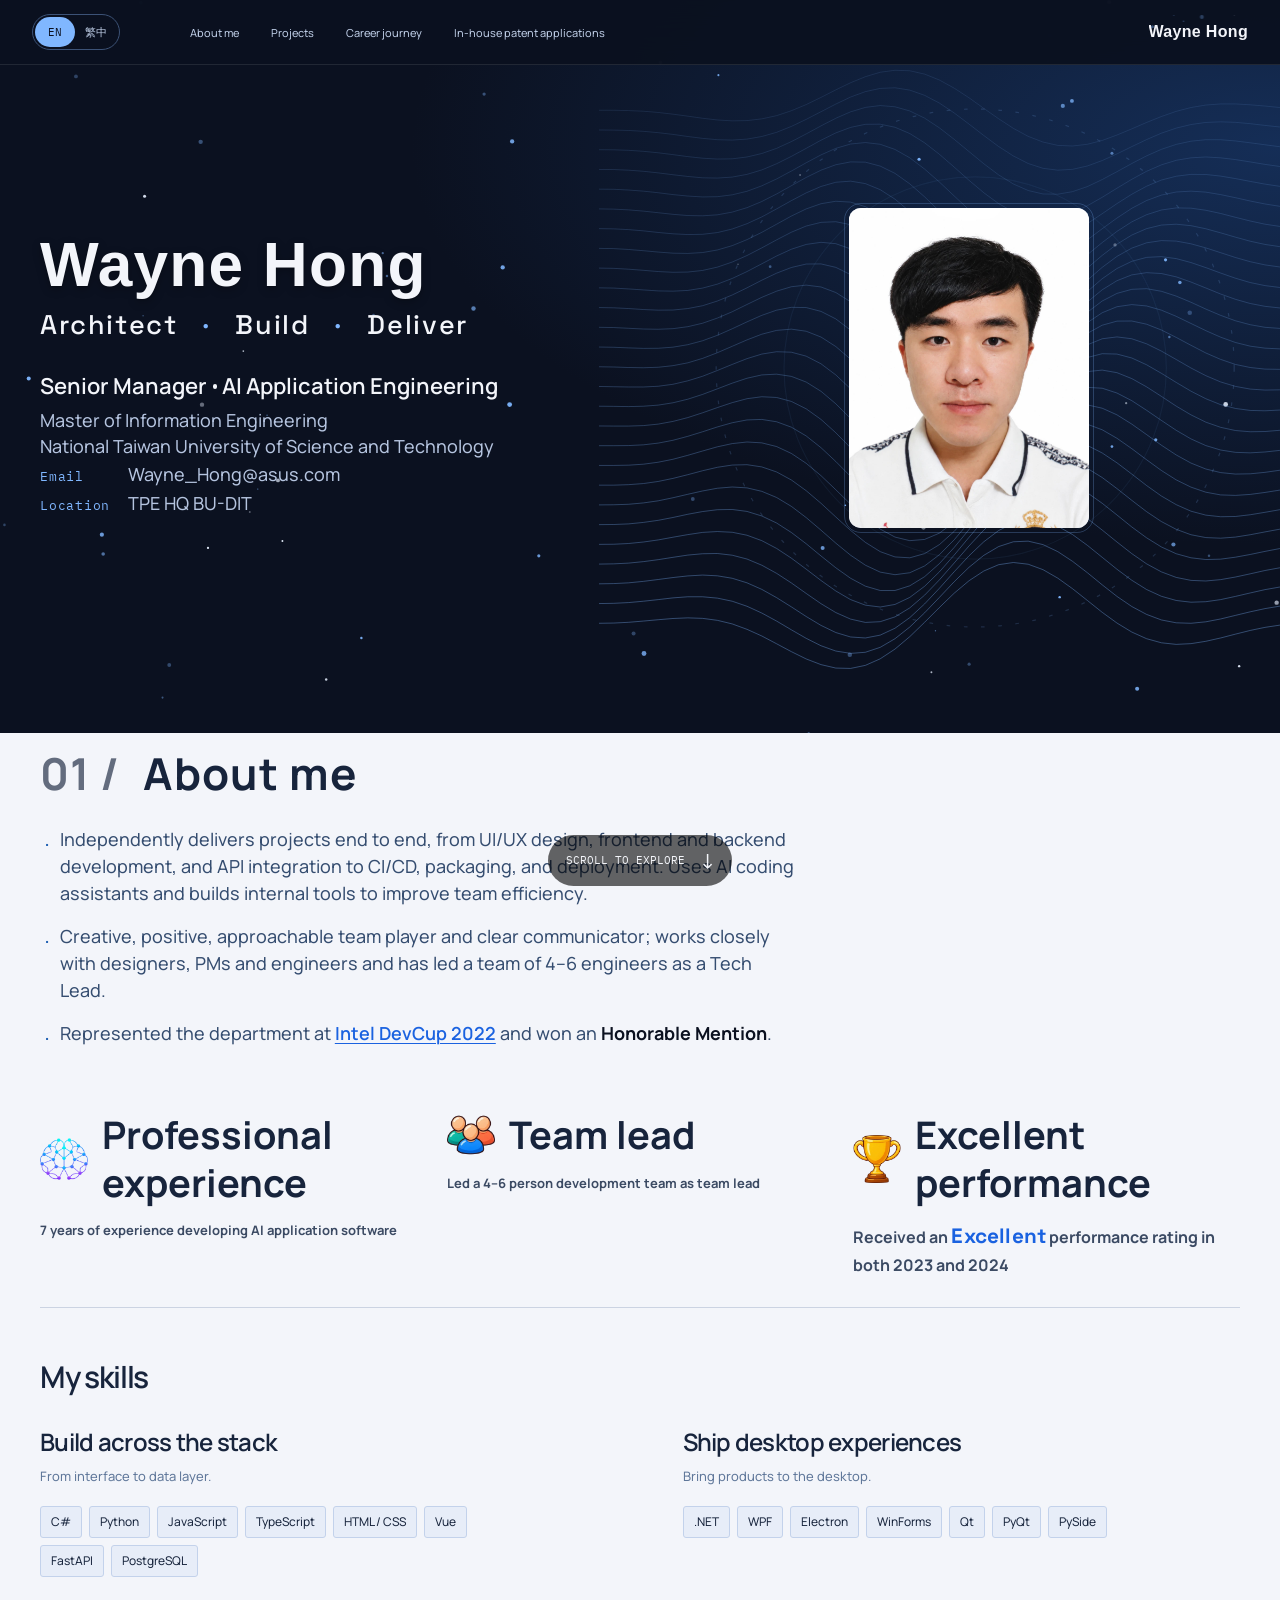
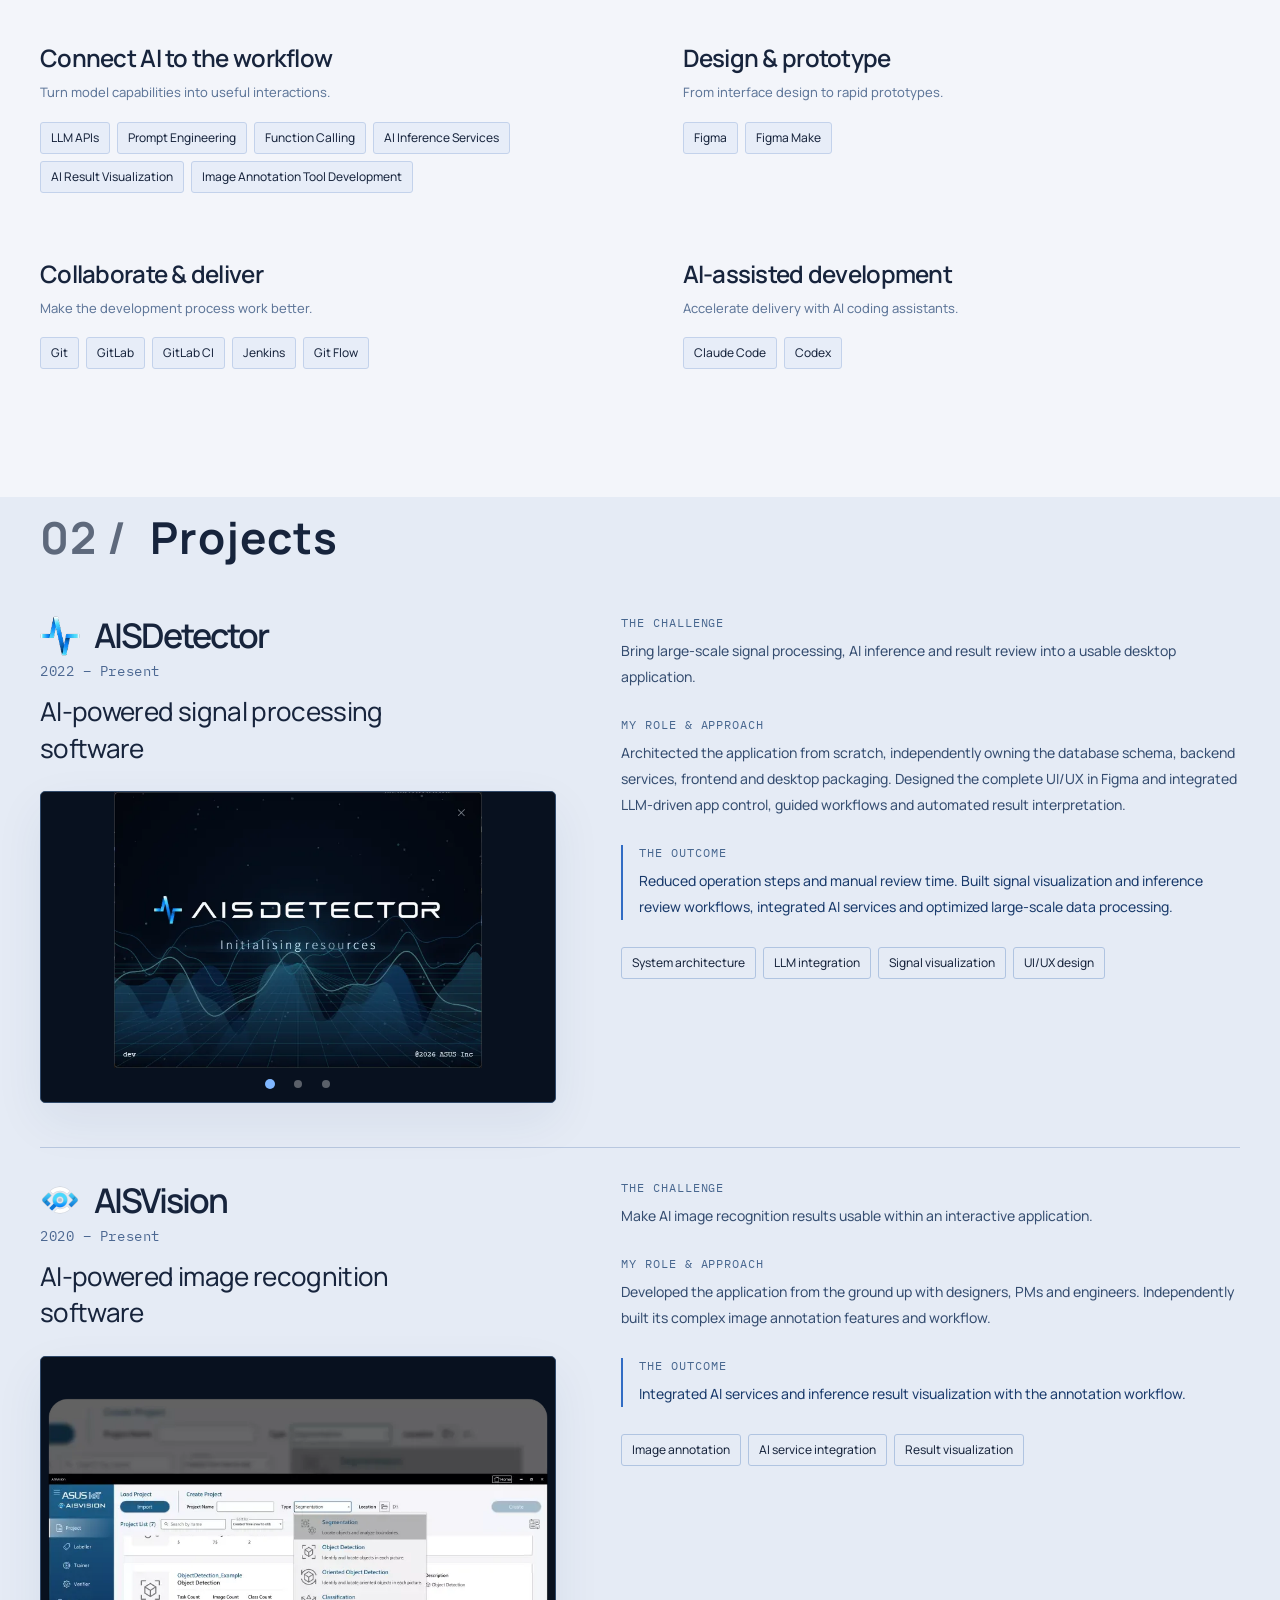
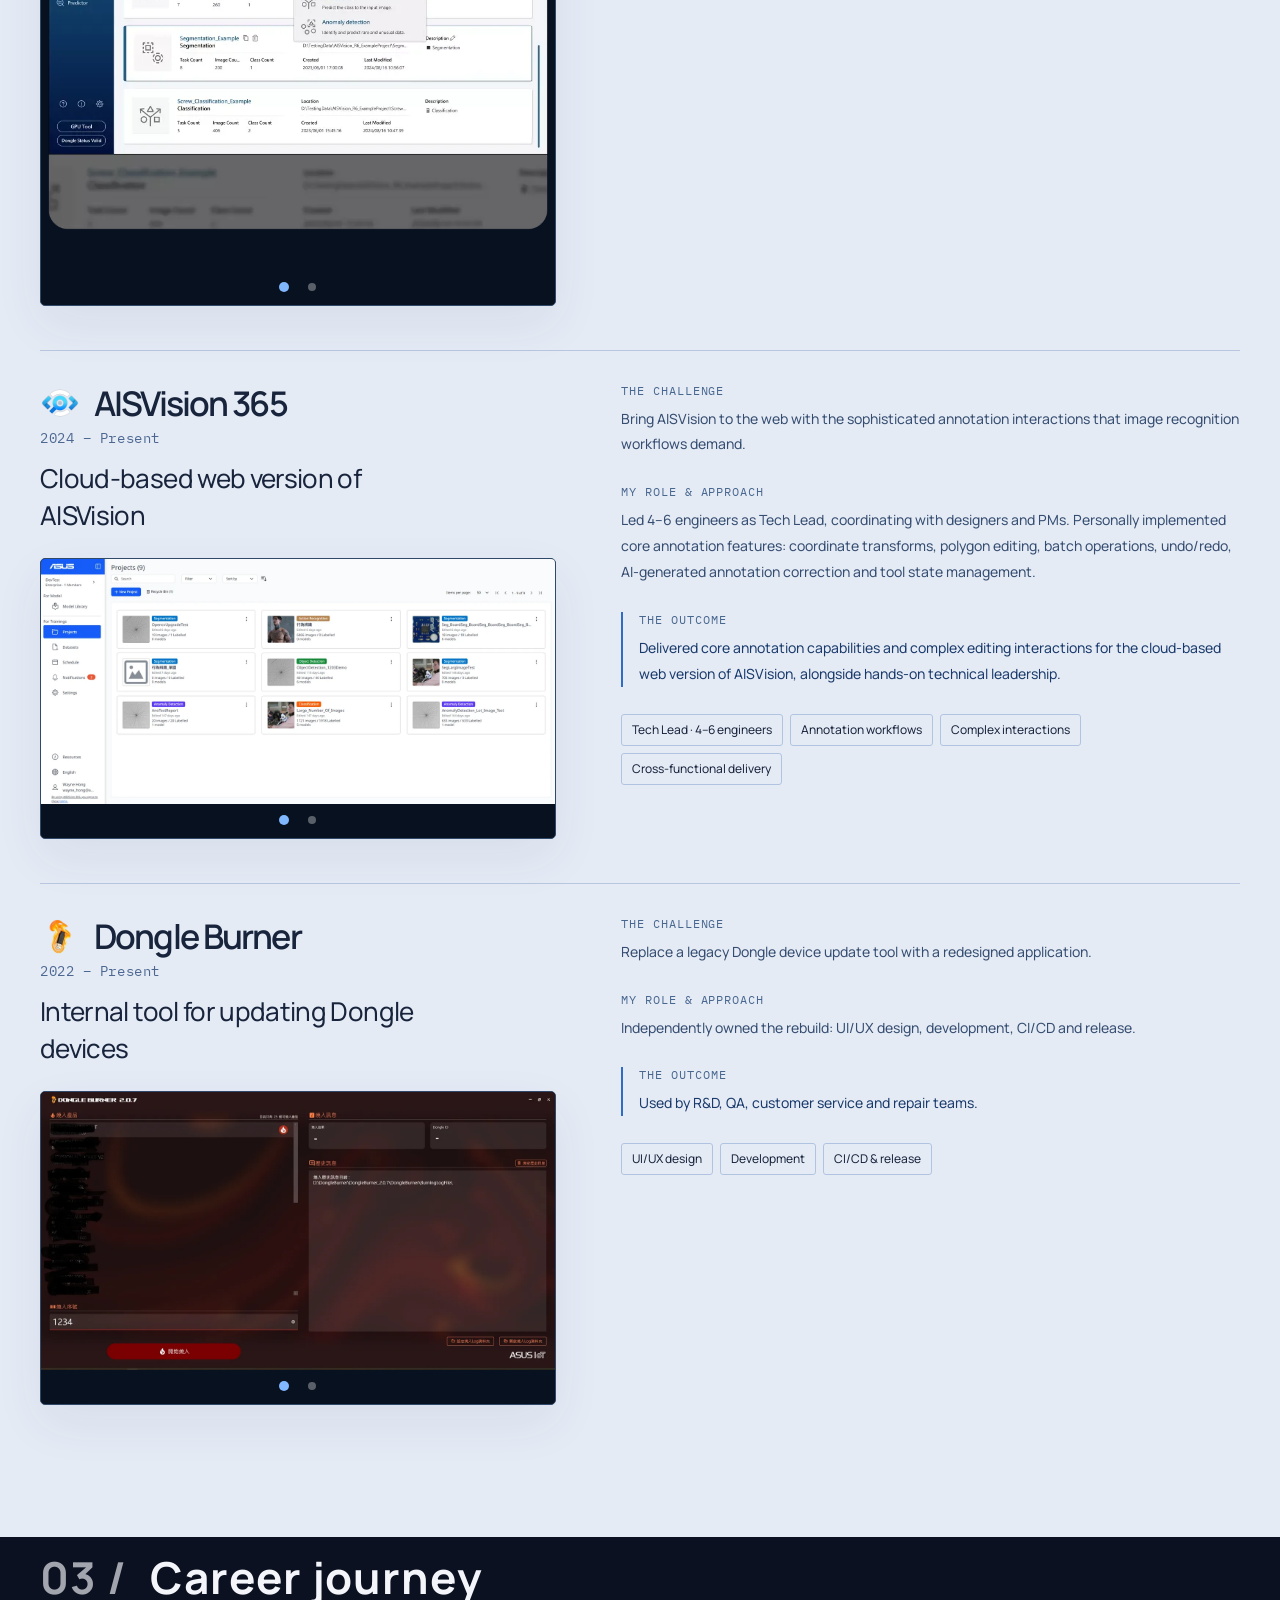
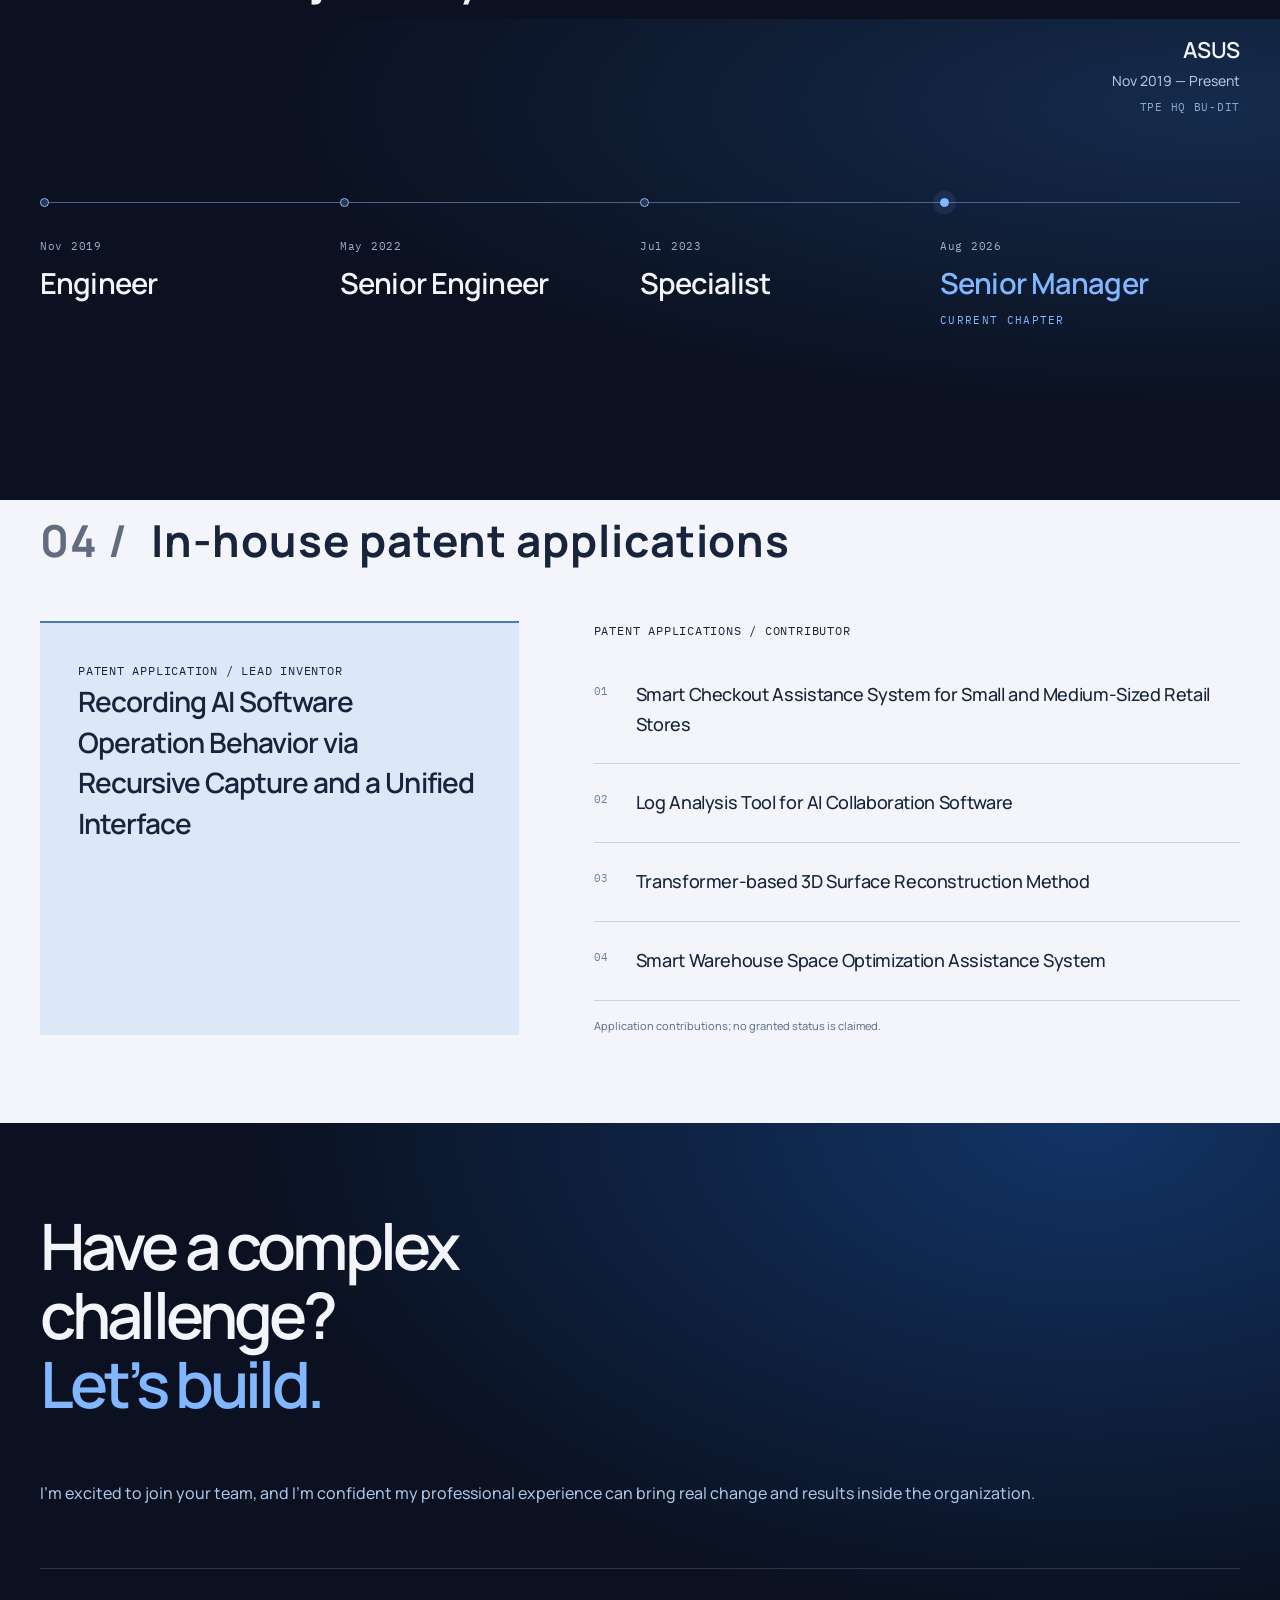
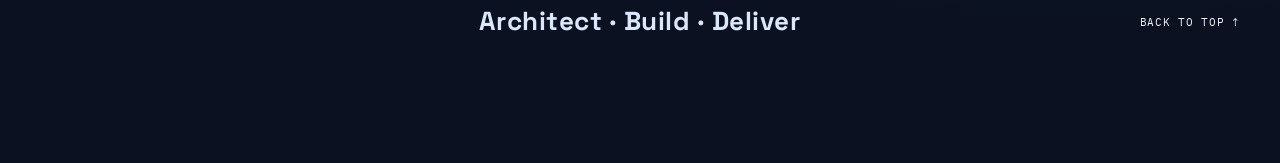
==== commit 1c53ea96: "Publish darker scroll cue background Co-Authored-By: Claude Sonnet 5.5 <noreply@anthropic.com>" ====
--- a/resume/index.html
+++ b/resume/index.html
@@ -39,8 +39,8 @@
         }
       }
     </script>
-    <script type="module" crossorigin src="/resume/assets/index-D34f6K_9.js"></script>
-    <link rel="stylesheet" crossorigin href="/resume/assets/index--YLFwkLM.css">
+    <script type="module" crossorigin src="/resume/assets/index-kEd7szqM.js"></script>
+    <link rel="stylesheet" crossorigin href="/resume/assets/index-CiKPaQ7C.css">
   </head>
   <body>
     <div id="app"><div class="site-shell"><!--[--><a class="skip-link" href="#main">Skip to content</a><header class="site-header"><div class="header-inner"><button class="lang-switch" aria-label="Language: English"><!--[--><span lang="en" class="lang-option active" aria-hidden="true">EN</span><span lang="zh-Hant" class="lang-option" aria-hidden="true">繁中</span><!--]--></button><nav id="primary-nav" aria-label="Main navigation" class="primary-nav"><!--[--><a style="--i:0;" href="#expertise">About me</a><a style="--i:1;" href="#work">Projects</a><a style="--i:2;" href="#journey">Career journey</a><a style="--i:3;" href="#credentials">In-house patent applications</a><!--]--></nav><a href="#intro" class="header-name name-en" aria-hidden="true" title="BACK TO TOP ↑"><canvas class="particle-field" aria-hidden="true"></canvas>Wayne Hong</a><div class="header-actions"><button class="menu-toggle" aria-expanded="false" aria-controls="primary-nav">Menu</button></div></div><div class="reading-progress" aria-hidden="true"></div></header><!--]--><main id="main" tabindex="-1"><section id="intro" class="hero dark-section" data-section><canvas class="particle-field" aria-hidden="true"></canvas><div class="hero-grid content-width"><div class="hero-copy"><h1 class="hero-name name-en hero-enter">Wayne Hong</h1><p class="hero-tagline hero-enter">Architect <span>·</span> Build <span>·</span> Deliver</p><ul class="hero-facts"><li class="hero-role hero-fact"><!--[--><span>Senior Manager</span><span>AI Application Engineering</span><!--]--></li><li class="hero-fact">Master of Information Engineering<br>National Taiwan University of Science and Technology</li><li><dl class="hero-contact"><dt class="label hero-fact">Email</dt><dd class="hero-fact">Wayne_Hong@asus.com</dd><dt class="label hero-fact">Location</dt><dd class="hero-fact">TPE HQ BU-DIT</dd></dl></li></ul></div><div class="hero-art hero-enter"><svg class="signal-field" viewbox="0 0 600 530" fill="none" aria-hidden="true"><g class="field-lines"><!--[--><path d="M0.0,56.0 L12.0,56.0 L24.0,56.3 L36.0,56.8 L48.0,57.8 L60.0,59.2 L72.0,60.8 L84.0,62.5 L96.0,63.9 L108.0,64.6 L120.0,64.4 L132.0,63.0 L144.0,60.4 L156.0,56.4 L168.0,51.4 L180.0,45.6 L192.0,39.5 L204.0,33.7 L216.0,28.8 L228.0,25.2 L240.0,23.6 L252.0,24.0 L264.0,26.7 L276.0,31.5 L288.0,38.1 L300.0,45.9 L312.0,54.5 L324.0,62.9 L336.0,70.7 L348.0,77.2 L360.0,81.8 L372.0,84.5 L384.0,85.0 L396.0,83.6 L408.0,80.5 L420.0,76.1 L432.0,71.1 L444.0,65.9 L456.0,61.1 L468.0,56.9 L480.0,53.8 L492.0,51.8 L504.0,50.9 L516.0,50.9 L528.0,51.6 L540.0,52.6 L552.0,53.8 L564.0,54.8 L576.0,55.5 L588.0,55.9 L600.0,56.0" stroke="currentColor" opacity="0.14" stroke-width=".8"></path><path d="M0.0,72.0 L12.0,72.1 L24.0,72.4 L36.0,73.1 L48.0,74.2 L60.0,75.6 L72.0,77.3 L84.0,78.8 L96.0,79.9 L108.0,80.2 L120.0,79.4 L132.0,77.3 L144.0,73.9 L156.0,69.1 L168.0,63.4 L180.0,57.2 L192.0,51.0 L204.0,45.3 L216.0,40.9 L228.0,38.3 L240.0,37.8 L252.0,39.7 L264.0,43.9 L276.0,50.2 L288.0,58.2 L300.0,67.2 L312.0,76.5 L324.0,85.4 L336.0,93.1 L348.0,99.2 L360.0,103.1 L372.0,104.6 L384.0,103.9 L396.0,101.2 L408.0,96.8 L420.0,91.4 L432.0,85.5 L444.0,79.8 L456.0,74.6 L468.0,70.5 L480.0,67.6 L492.0,65.9 L504.0,65.4 L516.0,65.8 L528.0,66.9 L540.0,68.3 L552.0,69.6 L564.0,70.8 L576.0,71.5 L588.0,71.9 L600.0,72.0" stroke="currentColor" opacity="0.1511111111111111" stroke-width=".8"></path><path d="M0.0,88.0 L12.0,88.1 L24.0,88.5 L36.0,89.3 L48.0,90.5 L60.0,92.0 L72.0,93.6 L84.0,94.9 L96.0,95.6 L108.0,95.4 L120.0,93.9 L132.0,91.1 L144.0,86.9 L156.0,81.4 L168.0,75.2 L180.0,68.7 L192.0,62.5 L204.0,57.3 L216.0,53.7 L228.0,52.2 L240.0,53.2 L252.0,56.6 L264.0,62.4 L276.0,70.3 L288.0,79.6 L300.0,89.5 L312.0,99.4 L324.0,108.4 L336.0,115.8 L348.0,121.1 L360.0,123.9 L372.0,124.1 L384.0,122.0 L396.0,117.9 L408.0,112.2 L420.0,105.8 L432.0,99.2 L444.0,93.0 L456.0,87.7 L468.0,83.7 L480.0,81.1 L492.0,79.9 L504.0,79.9 L516.0,80.9 L528.0,82.4 L540.0,84.0 L552.0,85.6 L564.0,86.8 L576.0,87.6 L588.0,87.9 L600.0,88.0" stroke="currentColor" opacity="0.16222222222222224" stroke-width=".8"></path><path d="M0.0,104.0 L12.0,104.1 L24.0,104.6 L36.0,105.5 L48.0,106.8 L60.0,108.3 L72.0,109.7 L84.0,110.8 L96.0,111.0 L108.0,110.2 L120.0,108.0 L132.0,104.4 L144.0,99.4 L156.0,93.4 L168.0,86.9 L180.0,80.3 L192.0,74.4 L204.0,69.9 L216.0,67.4 L228.0,67.3 L240.0,69.8 L252.0,74.9 L264.0,82.4 L276.0,91.7 L288.0,102.1 L300.0,112.8 L312.0,122.9 L324.0,131.7 L336.0,138.4 L348.0,142.5 L360.0,144.0 L372.0,142.7 L384.0,139.0 L396.0,133.4 L408.0,126.6 L420.0,119.2 L432.0,112.0 L444.0,105.5 L456.0,100.3 L468.0,96.6 L480.0,94.6 L492.0,93.9 L504.0,94.6 L516.0,96.0 L528.0,97.9 L540.0,99.9 L552.0,101.6 L564.0,102.9 L576.0,103.6 L588.0,103.9 L600.0,104.0" stroke="currentColor" opacity="0.17333333333333334" stroke-width=".8"></path><path d="M0.0,120.0 L12.0,120.1 L24.0,120.7 L36.0,121.6 L48.0,122.9 L60.0,124.4 L72.0,125.6 L84.0,126.3 L96.0,126.1 L108.0,124.6 L120.0,121.7 L132.0,117.3 L144.0,111.7 L156.0,105.3 L168.0,98.6 L180.0,92.2 L192.0,86.9 L204.0,83.4 L216.0,82.2 L228.0,83.6 L240.0,87.8 L252.0,94.6 L264.0,103.7 L276.0,114.2 L288.0,125.5 L300.0,136.7 L312.0,146.7 L324.0,154.8 L336.0,160.5 L348.0,163.3 L360.0,163.1 L372.0,160.2 L384.0,154.9 L396.0,147.9 L408.0,139.9 L420.0,131.7 L432.0,124.1 L444.0,117.6 L456.0,112.6 L468.0,109.5 L480.0,108.0 L492.0,108.1 L504.0,109.4 L516.0,111.4 L528.0,113.7 L540.0,115.9 L552.0,117.7 L564.0,119.0 L576.0,119.7 L588.0,120.0 L600.0,120.0" stroke="currentColor" opacity="0.18444444444444447" stroke-width=".8"></path><path d="M0.0,136.0 L12.0,136.2 L24.0,136.8 L36.0,137.8 L48.0,139.1 L60.0,140.4 L72.0,141.4 L84.0,141.6 L96.0,140.8 L108.0,138.6 L120.0,135.0 L132.0,130.0 L144.0,123.9 L156.0,117.2 L168.0,110.5 L180.0,104.6 L192.0,100.2 L204.0,97.9 L216.0,98.1 L228.0,101.3 L240.0,107.2 L252.0,115.7 L264.0,126.2 L276.0,137.8 L288.0,149.7 L300.0,160.9 L312.0,170.5 L324.0,177.6 L336.0,181.9 L348.0,183.1 L360.0,181.1 L372.0,176.4 L384.0,169.4 L396.0,161.1 L408.0,152.1 L420.0,143.4 L432.0,135.5 L444.0,129.2 L456.0,124.8 L468.0,122.3 L480.0,121.6 L492.0,122.4 L504.0,124.4 L516.0,126.9 L528.0,129.6 L540.0,132.0 L552.0,133.9 L564.0,135.2 L576.0,135.8 L588.0,136.0 L600.0,136.0" stroke="currentColor" opacity="0.19555555555555557" stroke-width=".8"></path><path d="M0.0,152.0 L12.0,152.2 L24.0,152.8 L36.0,153.8 L48.0,155.1 L60.0,156.2 L72.0,156.8 L84.0,156.6 L96.0,155.2 L108.0,152.3 L120.0,148.0 L132.0,142.5 L144.0,136.0 L156.0,129.3 L168.0,123.0 L180.0,117.8 L192.0,114.4 L204.0,113.5 L216.0,115.5 L228.0,120.4 L240.0,128.1 L252.0,138.1 L264.0,149.8 L276.0,162.2 L288.0,174.3 L300.0,185.2 L312.0,193.9 L324.0,199.7 L336.0,202.3 L348.0,201.6 L360.0,197.7 L372.0,191.1 L384.0,182.6 L396.0,173.1 L408.0,163.3 L420.0,154.2 L432.0,146.5 L444.0,140.7 L456.0,136.9 L468.0,135.2 L480.0,135.4 L492.0,137.1 L504.0,139.7 L516.0,142.8 L528.0,145.8 L540.0,148.4 L552.0,150.2 L564.0,151.4 L576.0,151.9 L588.0,152.0 L600.0,152.0" stroke="currentColor" opacity="0.20666666666666667" stroke-width=".8"></path><path d="M0.0,168.0 L12.0,168.2 L24.0,168.9 L36.0,169.9 L48.0,171.0 L60.0,171.9 L72.0,172.1 L84.0,171.4 L96.0,169.3 L108.0,165.8 L120.0,160.9 L132.0,155.0 L144.0,148.4 L156.0,141.8 L168.0,136.0 L180.0,131.8 L192.0,129.8 L204.0,130.5 L216.0,134.2 L228.0,140.9 L240.0,150.2 L252.0,161.6 L264.0,174.2 L276.0,187.0 L288.0,199.0 L300.0,209.1 L312.0,216.5 L324.0,220.7 L336.0,221.4 L348.0,218.6 L360.0,212.7 L372.0,204.4 L384.0,194.5 L396.0,183.9 L408.0,173.7 L420.0,164.6 L432.0,157.2 L444.0,152.0 L456.0,149.1 L468.0,148.4 L480.0,149.6 L492.0,152.1 L504.0,155.4 L516.0,158.9 L528.0,162.2 L540.0,164.8 L552.0,166.6 L564.0,167.7 L576.0,168.1 L588.0,168.1 L600.0,168.0" stroke="currentColor" opacity="0.2177777777777778" stroke-width=".8"></path><path d="M0.0,184.0 L12.0,184.2 L24.0,184.9 L36.0,185.8 L48.0,186.8 L60.0,187.4 L72.0,187.2 L84.0,185.9 L96.0,183.2 L108.0,179.1 L120.0,173.8 L132.0,167.6 L144.0,161.1 L156.0,154.9 L168.0,149.9 L180.0,146.9 L192.0,146.4 L204.0,148.8 L216.0,154.3 L228.0,162.7 L240.0,173.5 L252.0,186.0 L264.0,199.2 L276.0,212.0 L288.0,223.3 L300.0,232.3 L312.0,238.1 L324.0,240.4 L336.0,238.9 L348.0,234.0 L360.0,226.2 L372.0,216.2 L384.0,205.1 L396.0,193.8 L408.0,183.4 L420.0,174.5 L432.0,167.8 L444.0,163.5 L456.0,161.7 L468.0,162.1 L480.0,164.3 L492.0,167.6 L504.0,171.5 L516.0,175.4 L528.0,178.8 L540.0,181.4 L552.0,183.1 L564.0,184.0 L576.0,184.2 L588.0,184.1 L600.0,184.0" stroke="currentColor" opacity="0.22888888888888892" stroke-width=".8"></path><path d="M0.0,200.0 L12.0,200.2 L24.0,200.9 L36.0,201.7 L48.0,202.5 L60.0,202.7 L72.0,202.1 L84.0,200.2 L96.0,197.0 L108.0,192.4 L120.0,186.8 L132.0,180.5 L144.0,174.2 L156.0,168.7 L168.0,164.8 L180.0,163.1 L192.0,164.2 L204.0,168.4 L216.0,175.7 L228.0,185.6 L240.0,197.7 L252.0,210.9 L264.0,224.3 L276.0,236.7 L288.0,247.0 L300.0,254.5 L312.0,258.4 L324.0,258.4 L336.0,254.7 L348.0,247.7 L360.0,238.0 L372.0,226.7 L384.0,214.6 L396.0,203.0 L408.0,192.6 L420.0,184.3 L432.0,178.5 L444.0,175.3 L456.0,174.7 L468.0,176.3 L480.0,179.5 L492.0,183.6 L504.0,188.0 L516.0,192.2 L528.0,195.7 L540.0,198.2 L552.0,199.7 L564.0,200.3 L576.0,200.4 L588.0,200.1 L600.0,200.0" stroke="currentColor" opacity="0.24000000000000002" stroke-width=".8"></path><path d="M0.0,216.0 L12.0,216.2 L24.0,216.8 L36.0,217.6 L48.0,218.1 L60.0,218.0 L72.0,216.8 L84.0,214.5 L96.0,210.7 L108.0,205.8 L120.0,200.0 L132.0,193.8 L144.0,188.1 L156.0,183.5 L168.0,180.7 L180.0,180.6 L192.0,183.4 L204.0,189.3 L216.0,198.2 L228.0,209.5 L240.0,222.5 L252.0,236.1 L264.0,249.2 L276.0,260.8 L288.0,269.7 L300.0,275.3 L312.0,277.0 L324.0,274.7 L336.0,268.8 L348.0,259.7 L360.0,248.4 L372.0,235.9 L384.0,223.2 L396.0,211.5 L408.0,201.6 L420.0,194.2 L432.0,189.5 L444.0,187.7 L456.0,188.4 L468.0,191.1 L480.0,195.3 L492.0,200.1 L504.0,205.0 L516.0,209.3 L528.0,212.7 L540.0,215.0 L552.0,216.3 L564.0,216.7 L576.0,216.5 L588.0,216.2 L600.0,216.0" stroke="currentColor" opacity="0.2511111111111111" stroke-width=".8"></path><path d="M0.0,232.0 L12.0,232.2 L24.0,232.8 L36.0,233.4 L48.0,233.6 L60.0,233.1 L72.0,231.5 L84.0,228.7 L96.0,224.5 L108.0,219.4 L120.0,213.5 L132.0,207.7 L144.0,202.7 L156.0,199.1 L168.0,197.8 L180.0,199.3 L192.0,203.8 L204.0,211.3 L216.0,221.6 L228.0,234.0 L240.0,247.5 L252.0,261.1 L264.0,273.6 L276.0,283.9 L288.0,291.0 L300.0,294.5 L312.0,293.8 L324.0,289.2 L336.0,281.1 L348.0,270.1 L360.0,257.4 L372.0,244.1 L384.0,231.2 L396.0,219.8 L408.0,210.7 L420.0,204.5 L432.0,201.2 L444.0,200.7 L456.0,202.8 L468.0,206.7 L480.0,211.7 L492.0,217.2 L504.0,222.3 L516.0,226.7 L528.0,229.9 L540.0,232.0 L552.0,232.9 L564.0,233.0 L576.0,232.6 L588.0,232.2 L600.0,232.0" stroke="currentColor" opacity="0.26222222222222225" stroke-width=".8"></path><path d="M0.0,248.0 L12.0,248.2 L24.0,248.7 L36.0,249.1 L48.0,249.0 L60.0,248.1 L72.0,246.1 L84.0,242.9 L96.0,238.5 L108.0,233.2 L120.0,227.6 L132.0,222.3 L144.0,218.1 L156.0,215.8 L168.0,216.0 L180.0,219.1 L192.0,225.2 L204.0,234.3 L216.0,245.7 L228.0,258.8 L240.0,272.5 L252.0,285.6 L264.0,297.0 L276.0,305.6 L288.0,310.7 L300.0,311.8 L312.0,308.7 L324.0,301.8 L336.0,291.6 L348.0,279.1 L360.0,265.4 L372.0,251.6 L384.0,238.9 L396.0,228.2 L408.0,220.2 L420.0,215.3 L432.0,213.6 L444.0,214.7 L456.0,218.1 L468.0,223.1 L480.0,228.9 L492.0,234.7 L504.0,240.0 L516.0,244.3 L528.0,247.3 L540.0,248.9 L552.0,249.5 L564.0,249.3 L576.0,248.8 L588.0,248.2 L600.0,248.0" stroke="currentColor" opacity="0.2733333333333333" stroke-width=".8"></path><path d="M0.0,264.0 L12.0,264.2 L24.0,264.6 L36.0,264.8 L48.0,264.4 L60.0,263.1 L72.0,260.8 L84.0,257.2 L96.0,252.6 L108.0,247.4 L120.0,242.2 L132.0,237.6 L144.0,234.5 L156.0,233.5 L168.0,235.2 L180.0,239.9 L192.0,247.6 L204.0,257.9 L216.0,270.2 L228.0,283.6 L240.0,297.0 L252.0,309.2 L264.0,319.1 L276.0,325.8 L288.0,328.6 L300.0,327.3 L312.0,321.8 L324.0,312.6 L336.0,300.6 L348.0,286.9 L360.0,272.5 L372.0,258.7 L384.0,246.5 L396.0,236.9 L408.0,230.3 L420.0,227.0 L432.0,226.9 L444.0,229.5 L456.0,234.2 L468.0,240.2 L480.0,246.6 L492.0,252.8 L504.0,258.0 L516.0,262.1 L528.0,264.6 L540.0,265.9 L552.0,266.1 L564.0,265.6 L576.0,264.9 L588.0,264.2 L600.0,264.0" stroke="currentColor" opacity="0.28444444444444444" stroke-width=".8"></path><path d="M0.0,280.0 L12.0,280.2 L24.0,280.4 L36.0,280.4 L48.0,279.8 L60.0,278.2 L72.0,275.4 L84.0,271.7 L96.0,267.0 L108.0,262.1 L120.0,257.4 L132.0,253.7 L144.0,251.8 L156.0,252.2 L168.0,255.4 L180.0,261.6 L192.0,270.6 L204.0,281.9 L216.0,294.7 L228.0,308.0 L240.0,320.7 L252.0,331.7 L264.0,339.8 L276.0,344.2 L288.0,344.6 L300.0,340.7 L312.0,332.9 L324.0,321.8 L336.0,308.4 L348.0,293.7 L360.0,279.1 L372.0,265.7 L384.0,254.5 L396.0,246.2 L408.0,241.3 L420.0,239.8 L432.0,241.3 L444.0,245.4 L456.0,251.3 L468.0,258.1 L480.0,265.0 L492.0,271.2 L504.0,276.3 L516.0,279.9 L528.0,282.1 L540.0,282.9 L552.0,282.7 L564.0,281.9 L576.0,281.0 L588.0,280.3 L600.0,280.0" stroke="currentColor" opacity="0.29555555555555557" stroke-width=".8"></path><path d="M0.0,296.0 L12.0,296.1 L24.0,296.3 L36.0,296.0 L48.0,295.1 L60.0,293.2 L72.0,290.3 L84.0,286.4 L96.0,281.9 L108.0,277.3 L120.0,273.3 L132.0,270.6 L144.0,270.0 L156.0,271.8 L168.0,276.4 L180.0,283.9 L192.0,294.0 L204.0,305.9 L216.0,318.8 L228.0,331.7 L240.0,343.3 L252.0,352.6 L264.0,358.6 L276.0,360.7 L288.0,358.6 L300.0,352.3 L312.0,342.4 L324.0,329.6 L336.0,315.1 L348.0,300.0 L360.0,285.6 L372.0,273.0 L384.0,263.1 L396.0,256.5 L408.0,253.4 L420.0,253.7 L432.0,256.9 L444.0,262.4 L456.0,269.3 L468.0,276.7 L480.0,283.8 L492.0,289.9 L504.0,294.7 L516.0,297.8 L528.0,299.4 L540.0,299.7 L552.0,299.1 L564.0,298.1 L576.0,297.0 L588.0,296.3 L600.0,296.0" stroke="currentColor" opacity="0.30666666666666664" stroke-width=".8"></path><path d="M0.0,312.0 L12.0,312.1 L24.0,312.1 L36.0,311.7 L48.0,310.5 L60.0,308.3 L72.0,305.2 L84.0,301.3 L96.0,297.1 L108.0,293.1 L120.0,289.9 L132.0,288.3 L144.0,288.9 L156.0,292.1 L168.0,298.1 L180.0,306.7 L192.0,317.5 L204.0,329.7 L216.0,342.4 L228.0,354.4 L240.0,364.6 L252.0,371.9 L264.0,375.7 L276.0,375.3 L288.0,370.7 L300.0,362.2 L312.0,350.4 L324.0,336.4 L336.0,321.2 L348.0,306.1 L360.0,292.4 L372.0,281.0 L384.0,272.7 L396.0,267.9 L408.0,266.7 L420.0,268.8 L432.0,273.6 L444.0,280.3 L456.0,288.0 L468.0,295.9 L480.0,303.0 L492.0,308.9 L504.0,313.1 L516.0,315.7 L528.0,316.7 L540.0,316.5 L552.0,315.5 L564.0,314.2 L576.0,313.0 L588.0,312.3 L600.0,312.0" stroke="currentColor" opacity="0.3177777777777778" stroke-width=".8"></path><path d="M0.0,328.0 L12.0,328.0 L24.0,327.9 L36.0,327.3 L48.0,325.9 L60.0,323.6 L72.0,320.4 L84.0,316.7 L96.0,312.8 L108.0,309.4 L120.0,307.1 L132.0,306.7 L144.0,308.6 L156.0,313.0 L168.0,320.1 L180.0,329.6 L192.0,340.8 L204.0,352.9 L216.0,365.0 L228.0,375.7 L240.0,384.2 L252.0,389.4 L264.0,390.8 L276.0,388.0 L288.0,381.1 L300.0,370.6 L312.0,357.4 L324.0,342.4 L336.0,327.0 L348.0,312.4 L360.0,299.7 L372.0,289.9 L384.0,283.4 L396.0,280.7 L408.0,281.4 L420.0,285.3 L432.0,291.5 L444.0,299.3 L456.0,307.5 L468.0,315.5 L480.0,322.5 L492.0,327.9 L504.0,331.5 L516.0,333.4 L528.0,333.8 L540.0,333.1 L552.0,331.8 L564.0,330.3 L576.0,329.0 L588.0,328.2 L600.0,328.0" stroke="currentColor" opacity="0.3288888888888889" stroke-width=".8"></path><path d="M0.0,344.0 L12.0,344.0 L24.0,343.8 L36.0,343.0 L48.0,341.4 L60.0,339.0 L72.0,335.8 L84.0,332.3 L96.0,328.9 L108.0,326.3 L120.0,325.0 L132.0,325.7 L144.0,328.7 L156.0,334.3 L168.0,342.3 L180.0,352.3 L192.0,363.7 L204.0,375.4 L216.0,386.4 L228.0,395.6 L240.0,402.1 L252.0,405.0 L264.0,404.0 L276.0,398.9 L288.0,389.9 L300.0,377.8 L312.0,363.5 L324.0,348.2 L336.0,333.0 L348.0,319.3 L360.0,308.1 L372.0,300.0 L384.0,295.6 L396.0,294.9 L408.0,297.6 L420.0,303.0 L432.0,310.5 L444.0,319.0 L456.0,327.6 L468.0,335.5 L480.0,342.1 L492.0,346.9 L504.0,349.8 L516.0,351.0 L528.0,350.8 L540.0,349.6 L552.0,347.9 L564.0,346.3 L576.0,345.0 L588.0,344.2 L600.0,344.0" stroke="currentColor" opacity="0.34" stroke-width=".8"></path><path d="M0.0,360.0 L12.0,360.0 L24.0,359.6 L36.0,358.7 L48.0,357.0 L60.0,354.5 L72.0,351.5 L84.0,348.3 L96.0,345.5 L108.0,343.7 L120.0,343.4 L132.0,345.2 L144.0,349.3 L156.0,355.8 L168.0,364.5 L180.0,374.7 L192.0,385.8 L204.0,396.7 L216.0,406.4 L228.0,413.9 L240.0,418.2 L252.0,418.9 L264.0,415.5 L276.0,408.2 L288.0,397.5 L300.0,384.2 L312.0,369.3 L324.0,354.0 L336.0,339.6 L348.0,327.1 L360.0,317.6 L372.0,311.6 L384.0,309.3 L396.0,310.6 L408.0,315.1 L420.0,322.0 L432.0,330.4 L444.0,339.4 L456.0,348.1 L468.0,355.7 L480.0,361.6 L492.0,365.7 L504.0,367.9 L516.0,368.3 L528.0,367.5 L540.0,365.9 L552.0,364.0 L564.0,362.2 L576.0,360.9 L588.0,360.2 L600.0,360.0" stroke="currentColor" opacity="0.35111111111111115" stroke-width=".8"></path><path d="M0.0,376.0 L12.0,375.9 L24.0,375.5 L36.0,374.4 L48.0,372.7 L60.0,370.2 L72.0,367.4 L84.0,364.7 L96.0,362.5 L108.0,361.5 L120.0,362.2 L132.0,365.0 L144.0,370.0 L156.0,377.2 L168.0,386.3 L180.0,396.5 L192.0,407.0 L204.0,416.8 L216.0,424.9 L228.0,430.5 L240.0,432.6 L252.0,431.0 L264.0,425.5 L276.0,416.4 L288.0,404.3 L300.0,390.1 L312.0,375.0 L324.0,360.3 L336.0,347.0 L348.0,336.2 L360.0,328.6 L372.0,324.7 L384.0,324.5 L396.0,327.8 L408.0,333.9 L420.0,341.9 L432.0,351.0 L444.0,360.3 L456.0,368.8 L468.0,375.8 L480.0,381.1 L492.0,384.3 L504.0,385.6 L516.0,385.4 L528.0,384.0 L540.0,382.0 L552.0,379.9 L564.0,378.1 L576.0,376.8 L588.0,376.2 L600.0,376.0" stroke="currentColor" opacity="0.3622222222222222" stroke-width=".8"></path><path d="M0.0,392.0 L12.0,391.9 L24.0,391.4 L36.0,390.2 L48.0,388.5 L60.0,386.2 L72.0,383.6 L84.0,381.4 L96.0,379.9 L108.0,379.7 L120.0,381.3 L132.0,385.0 L144.0,390.7 L156.0,398.4 L168.0,407.5 L180.0,417.4 L192.0,427.0 L204.0,435.5 L216.0,441.9 L228.0,445.4 L240.0,445.4 L252.0,441.6 L264.0,434.2 L276.0,423.6 L288.0,410.5 L300.0,396.0 L312.0,381.3 L324.0,367.4 L336.0,355.6 L348.0,346.7 L360.0,341.2 L372.0,339.5 L384.0,341.4 L396.0,346.4 L408.0,353.8 L420.0,362.8 L432.0,372.3 L444.0,381.5 L456.0,389.5 L468.0,395.8 L480.0,400.2 L492.0,402.5 L504.0,403.0 L516.0,402.1 L528.0,400.2 L540.0,397.9 L552.0,395.7 L564.0,393.9 L576.0,392.7 L588.0,392.1 L600.0,392.0" stroke="currentColor" opacity="0.37333333333333335" stroke-width=".8"></path><path d="M0.0,408.0 L12.0,407.9 L24.0,407.3 L36.0,406.1 L48.0,404.4 L60.0,402.2 L72.0,400.1 L84.0,398.3 L96.0,397.6 L108.0,398.2 L120.0,400.6 L132.0,405.0 L144.0,411.3 L156.0,419.2 L168.0,428.1 L180.0,437.3 L192.0,445.8 L204.0,452.8 L216.0,457.3 L228.0,458.8 L240.0,456.7 L252.0,451.0 L264.0,442.0 L276.0,430.3 L288.0,416.7 L300.0,402.3 L312.0,388.3 L324.0,375.7 L336.0,365.7 L348.0,358.8 L360.0,355.6 L372.0,355.9 L384.0,359.7 L396.0,366.2 L408.0,374.7 L420.0,384.2 L432.0,393.9 L444.0,402.7 L456.0,410.1 L468.0,415.6 L480.0,418.9 L492.0,420.3 L504.0,420.0 L516.0,418.4 L528.0,416.2 L540.0,413.7 L552.0,411.4 L564.0,409.7 L576.0,408.6 L588.0,408.1 L600.0,408.0" stroke="currentColor" opacity="0.3844444444444445" stroke-width=".8"></path><path d="M0.0,424.0 L12.0,423.8 L24.0,423.2 L36.0,422.0 L48.0,420.4 L60.0,418.5 L72.0,416.7 L84.0,415.6 L96.0,415.4 L108.0,416.8 L120.0,419.9 L132.0,424.9 L144.0,431.5 L156.0,439.3 L168.0,447.8 L180.0,456.1 L192.0,463.3 L204.0,468.6 L216.0,471.3 L228.0,470.7 L240.0,466.8 L252.0,459.5 L264.0,449.2 L276.0,436.8 L288.0,423.1 L300.0,409.3 L312.0,396.4 L324.0,385.5 L336.0,377.4 L348.0,372.7 L360.0,371.6 L372.0,373.9 L384.0,379.3 L396.0,387.1 L408.0,396.4 L420.0,406.1 L432.0,415.5 L444.0,423.8 L456.0,430.3 L468.0,434.8 L480.0,437.2 L492.0,437.7 L504.0,436.6 L516.0,434.5 L528.0,431.9 L540.0,429.2 L552.0,427.0 L564.0,425.4 L576.0,424.4 L588.0,424.1 L600.0,424.0" stroke="currentColor" opacity="0.39555555555555555" stroke-width=".8"></path><path d="M0.0,440.0 L12.0,439.8 L24.0,439.2 L36.0,438.0 L48.0,436.5 L60.0,434.9 L72.0,433.6 L84.0,432.9 L96.0,433.5 L108.0,435.5 L120.0,439.2 L132.0,444.5 L144.0,451.2 L156.0,458.7 L168.0,466.5 L180.0,473.7 L192.0,479.5 L204.0,483.1 L216.0,483.9 L228.0,481.6 L240.0,476.0 L252.0,467.4 L264.0,456.3 L276.0,443.6 L288.0,430.2 L300.0,417.3 L312.0,405.9 L324.0,396.8 L336.0,390.8 L348.0,388.2 L360.0,389.2 L372.0,393.3 L384.0,400.1 L396.0,408.8 L408.0,418.5 L420.0,428.2 L432.0,437.1 L444.0,444.6 L456.0,450.1 L468.0,453.5 L480.0,454.9 L492.0,454.5 L504.0,452.8 L516.0,450.2 L528.0,447.4 L540.0,444.7 L552.0,442.6 L564.0,441.1 L576.0,440.3 L588.0,440.0 L600.0,440.0" stroke="currentColor" opacity="0.4066666666666667" stroke-width=".8"></path><path d="M0.0,456.0 L12.0,455.8 L24.0,455.2 L36.0,454.1 L48.0,452.8 L60.0,451.4 L72.0,450.5 L84.0,450.5 L96.0,451.6 L108.0,454.1 L120.0,458.2 L132.0,463.7 L144.0,470.2 L156.0,477.3 L168.0,484.2 L180.0,490.2 L192.0,494.5 L204.0,496.4 L216.0,495.5 L228.0,491.5 L240.0,484.5 L252.0,475.0 L264.0,463.5 L276.0,451.0 L288.0,438.3 L300.0,426.6 L312.0,416.9 L324.0,409.8 L336.0,405.9 L348.0,405.4 L360.0,408.2 L372.0,413.9 L384.0,421.8 L396.0,431.0 L408.0,440.8 L420.0,450.2 L432.0,458.4 L444.0,464.8 L456.0,469.3 L468.0,471.6 L480.0,472.0 L492.0,470.8 L504.0,468.5 L516.0,465.6 L528.0,462.7 L540.0,460.1 L552.0,458.1 L564.0,456.8 L576.0,456.2 L588.0,456.0 L600.0,456.0" stroke="currentColor" opacity="0.4177777777777778" stroke-width=".8"></path><path d="M0.0,472.0 L12.0,471.8 L24.0,471.2 L36.0,470.2 L48.0,469.1 L60.0,468.1 L72.0,467.6 L84.0,468.0 L96.0,469.6 L108.0,472.5 L120.0,476.9 L132.0,482.3 L144.0,488.6 L156.0,495.0 L168.0,500.9 L180.0,505.5 L192.0,508.3 L204.0,508.6 L216.0,506.1 L228.0,500.8 L240.0,492.9 L252.0,482.8 L264.0,471.2 L276.0,459.2 L288.0,447.6 L300.0,437.5 L312.0,429.6 L324.0,424.5 L336.0,422.7 L348.0,424.1 L360.0,428.5 L372.0,435.4 L384.0,444.0 L396.0,453.5 L408.0,463.1 L420.0,471.8 L432.0,479.1 L444.0,484.5 L456.0,487.8 L468.0,489.1 L480.0,488.5 L492.0,486.6 L504.0,483.9 L516.0,480.8 L528.0,477.8 L540.0,475.3 L552.0,473.5 L564.0,472.5 L576.0,472.0 L588.0,472.0 L600.0,472.0" stroke="currentColor" opacity="0.4288888888888889" stroke-width=".8"></path><!--]--></g><circle cx="305" cy="265" r="210" stroke="currentColor" stroke-opacity=".2" stroke-dasharray="3 11"></circle><circle cx="305" cy="265" r="155" stroke="currentColor" stroke-opacity=".08"></circle></svg><figure class="portrait-frame"><img src="/resume/wayne.jpg" alt="Wayne Hong" width="540" height="720" fetchpriority="high"></figure></div></div><div class="hero-footer content-width"><a href="#expertise" class="scroll-cue">SCROLL TO EXPLORE <span aria-hidden="true">↓</span></a></div></section><section id="expertise" data-section class="expertise-section section-pad"><div class="content-width"><h2 class="section-label"><span class="index">01 /</span> About me</h2><div class="about-text" data-reveal><!--[--><p><!--[--><!--[--><!--[-->Independently delivers projects end to end, from UI/UX design, frontend and backend development, and API integration to CI/CD, packaging, and deployment. Uses AI coding assistants and builds internal tools to improve team efficiency.<!--]--><!--]--><!--]--></p><p><!--[--><!--[--><!--[-->Creative, positive, approachable team player and clear communicator; works closely with designers, PMs and engineers and has led a team of 4–6 engineers as a Tech Lead.<!--]--><!--]--><!--]--></p><p><!--[--><!--[--><!--[-->Represented the department at <!--]--><!--]--><!--[--><a href="https://unikoshardware.com/2022/12/2022-intel-devcup-openvino-pr.html" target="_blank" rel="noopener noreferrer">Intel DevCup 2022</a><!--]--><!--[--><!--[--> and won an <!--]--><!--]--><!--[--><span class="highlight">Honorable Mention</span><!--]--><!--[--><!--[-->.<!--]--><!--]--><!--]--></p><!--]--></div><div class="evidence-strip" data-reveal><!--[--><div><div class="evidence-head"><img class="evidence-icon" src="/resume/icons/brain.webp" alt="" width="160" height="160"><span class="evidence-value">Professional experience</span></div><p><!--[--><!--[--><!--[-->7 years of experience developing AI application software<!--]--><!--]--><!--]--></p></div><div><div class="evidence-head"><img class="evidence-icon" src="/resume/icons/team.webp" alt="" width="160" height="160"><span class="evidence-value">Team lead</span></div><p><!--[--><!--[--><!--[-->Led a 4–6 person development team as team lead<!--]--><!--]--><!--]--></p></div><div><div class="evidence-head"><img class="evidence-icon" src="/resume/icons/trophy.webp" alt="" width="160" height="160"><span class="evidence-value">Excellent performance</span></div><p><!--[--><!--[--><!--[-->Received an <!--]--><!--]--><!--[--><span class="highlight">Excellent</span><!--]--><!--[--><!--[--> performance rating in both 2023 and 2024<!--]--><!--]--><!--]--></p></div><!--]--></div><div class="toolkit-header" data-reveal><h3>My skills</h3></div><div class="skill-groups"><!--[--><article data-reveal><h4>Build across the stack</h4><p>From interface to data layer.</p><ul class="tags"><!--[--><li>C#</li><li>Python</li><li>JavaScript</li><li>TypeScript</li><li>HTML / CSS</li><li>Vue</li><li>FastAPI</li><li>PostgreSQL</li><!--]--></ul></article><article data-reveal><h4>Ship desktop experiences</h4><p>Bring products to the desktop.</p><ul class="tags"><!--[--><li>.NET</li><li>WPF</li><li>Electron</li><li>WinForms</li><li>Qt</li><li>PyQt</li><li>PySide</li><!--]--></ul></article><article data-reveal><h4>Connect AI to the workflow</h4><p>Turn model capabilities into useful interactions.</p><ul class="tags"><!--[--><li>LLM APIs</li><li>Prompt Engineering</li><li>Function Calling</li><li>AI Inference Services</li><li>AI Result Visualization</li><li>Image Annotation Tool Development</li><!--]--></ul></article><article data-reveal><h4>Design &amp; prototype</h4><p>From interface design to rapid prototypes.</p><ul class="tags"><!--[--><li>Figma</li><li>Figma Make</li><!--]--></ul></article><article data-reveal><h4>Collaborate &amp; deliver</h4><p>Make the development process work better.</p><ul class="tags"><!--[--><li>Git</li><li>GitLab</li><li>GitLab CI</li><li>Jenkins</li><li>Git Flow</li><!--]--></ul></article><article data-reveal><h4>AI-assisted development</h4><p>Accelerate delivery with AI coding assistants.</p><ul class="tags"><!--[--><li>Claude Code</li><li>Codex</li><!--]--></ul></article><!--]--></div></div></section><section id="work" data-section class="work-section section-pad"><div class="content-width"><h2 class="section-label"><span class="index">02 /</span> Projects</h2><div class="plain-stories"><!--[--><article class="plain-story"><div class="project-intro" data-reveal><div class="project-title"><img class="project-logo" src="/resume/projects/logo-aisdetector.webp" alt="" width="56" height="56"><h3>AISDetector</h3></div><p class="project-period">2022 – Present</p><p class="project-headline">AI-powered signal processing software</p></div><div class="plain-shots"><div class="project-shots" role="group" aria-roledescription="carousel" aria-label="AISDetector"><div class="shots-track" tabindex="0"><!--[--><figure class="shot" style="aspect-ratio:1.8617021276595744;" role="group" aria-roledescription="slide" aria-label="1 / 3"><img src="/resume/projects/aisdetector-splash.webp" alt="AISDetector startup screen" width="640" height="480" loading="lazy" decoding="async"></figure><figure class="shot" style="aspect-ratio:1.8617021276595744;" role="group" aria-roledescription="slide" aria-label="2 / 3"><img src="/resume/projects/aisdetector-workflow.webp" alt="AISDetector workflow editor showing connected processing and AI model nodes" width="1400" height="752" loading="lazy" decoding="async"></figure><figure class="shot" style="aspect-ratio:1.8617021276595744;" role="group" aria-roledescription="slide" aria-label="3 / 3"><img src="/resume/projects/aisdetector-validation.webp" alt="AISDetector validation view with threshold settings, model metrics, a result table and spectrograms" width="1400" height="752" loading="lazy" decoding="async"></figure><!--]--></div><div class="shots-dots"><!--[--><button aria-label="Image 1" aria-current="true"></button><button aria-label="Image 2" aria-current="false"></button><button aria-label="Image 3" aria-current="false"></button><!--]--></div></div></div><div class="project-narrative" data-reveal><div class="narrative-row"><span>THE CHALLENGE</span><p>Bring large-scale signal processing, AI inference and result review into a usable desktop application.</p></div><div class="narrative-row"><span>MY ROLE &amp; APPROACH</span><p>Architected the application from scratch, independently owning the database schema, backend services, frontend and desktop packaging. Designed the complete UI/UX in Figma and integrated LLM-driven app control, guided workflows and automated result interpretation.</p></div><div class="narrative-row outcome"><span>THE OUTCOME</span><p>Reduced operation steps and manual review time. Built signal visualization and inference review workflows, integrated AI services and optimized large-scale data processing.</p></div><ul class="tags" aria-label="Project responsibilities"><!--[--><li>System architecture</li><li>LLM integration</li><li>Signal visualization</li><li>UI/UX design</li><!--]--></ul></div></article><article class="plain-story"><div class="project-intro" data-reveal><div class="project-title"><img class="project-logo" src="/resume/projects/logo-aisvision.webp" alt="" width="56" height="56"><h3>AISVision</h3></div><p class="project-period">2020 – Present</p><p class="project-headline">AI-powered image recognition software</p></div><div class="plain-shots"><div class="project-shots" role="group" aria-roledescription="carousel" aria-label="AISVision"><div class="shots-track" tabindex="0"><!--[--><figure class="shot" style="aspect-ratio:1;" role="group" aria-roledescription="slide" aria-label="1 / 2"><img src="/resume/projects/aisvision-list.webp" alt="AISVision project page with a project list and project type selection" width="800" height="800" loading="lazy" decoding="async"></figure><figure class="shot" style="aspect-ratio:1;" role="group" aria-roledescription="slide" aria-label="2 / 2"><img src="/resume/projects/aisvision-verifier.webp" alt="AISVision verifier comparing ground truth and prediction images" width="800" height="800" loading="lazy" decoding="async"></figure><!--]--></div><div class="shots-dots"><!--[--><button aria-label="Image 1" aria-current="true"></button><button aria-label="Image 2" aria-current="false"></button><!--]--></div></div></div><div class="project-narrative" data-reveal><div class="narrative-row"><span>THE CHALLENGE</span><p>Make AI image recognition results usable within an interactive application.</p></div><div class="narrative-row"><span>MY ROLE &amp; APPROACH</span><p>Developed the application from the ground up with designers, PMs and engineers. Independently built its complex image annotation features and workflow.</p></div><div class="narrative-row outcome"><span>THE OUTCOME</span><p>Integrated AI services and inference result visualization with the annotation workflow.</p></div><ul class="tags" aria-label="Project responsibilities"><!--[--><li>Image annotation</li><li>AI service integration</li><li>Result visualization</li><!--]--></ul></div></article><article class="plain-story"><div class="project-intro" data-reveal><div class="project-title"><img class="project-logo" src="/resume/projects/logo-aisvision.webp" alt="" width="56" height="56"><h3>AISVision 365</h3></div><p class="project-period">2024 – Present</p><p class="project-headline">Cloud-based web version of AISVision</p></div><div class="plain-shots"><div class="project-shots" role="group" aria-roledescription="carousel" aria-label="AISVision 365"><div class="shots-track" tabindex="0"><!--[--><figure class="shot" style="aspect-ratio:2.1021021021021022;" role="group" aria-roledescription="slide" aria-label="1 / 2"><img src="/resume/projects/aisvision365-projects.webp" alt="AISVision 365 project list page" width="1400" height="666" loading="lazy" decoding="async"></figure><figure class="shot" style="aspect-ratio:2.1021021021021022;" role="group" aria-roledescription="slide" aria-label="2 / 2"><img src="/resume/projects/aisvision365-labeler.webp" alt="AISVision 365 image labeler with a category list, annotation toolbar and image list" width="1400" height="665" loading="lazy" decoding="async"></figure><!--]--></div><div class="shots-dots"><!--[--><button aria-label="Image 1" aria-current="true"></button><button aria-label="Image 2" aria-current="false"></button><!--]--></div></div></div><div class="project-narrative" data-reveal><div class="narrative-row"><span>THE CHALLENGE</span><p>Bring AISVision to the web with the sophisticated annotation interactions that image recognition workflows demand.</p></div><div class="narrative-row"><span>MY ROLE &amp; APPROACH</span><p>Led 4–6 engineers as Tech Lead, coordinating with designers and PMs. Personally implemented core annotation features: coordinate transforms, polygon editing, batch operations, undo/redo, AI-generated annotation correction and tool state management.</p></div><div class="narrative-row outcome"><span>THE OUTCOME</span><p>Delivered core annotation capabilities and complex editing interactions for the cloud-based web version of AISVision, alongside hands-on technical leadership.</p></div><ul class="tags" aria-label="Project responsibilities"><!--[--><li>Tech Lead · 4–6 engineers</li><li>Annotation workflows</li><li>Complex interactions</li><li>Cross-functional delivery</li><!--]--></ul></div></article><article class="plain-story"><div class="project-intro" data-reveal><div class="project-title"><img class="project-logo" src="/resume/projects/logo-dongle-burner.webp" alt="" width="56" height="56"><h3>Dongle Burner</h3></div><p class="project-period">2022 – Present</p><p class="project-headline">Internal tool for updating Dongle devices</p></div><div class="plain-shots"><div class="project-shots" role="group" aria-roledescription="carousel" aria-label="Dongle Burner"><div class="shots-track" tabindex="0"><!--[--><figure class="shot" style="aspect-ratio:1.8469656992084433;" role="group" aria-roledescription="slide" aria-label="1 / 2"><img src="/resume/projects/dongle-main.webp" alt="Dongle Burner main window with a product list, serial number input and burn log panel" width="1400" height="758" loading="lazy" decoding="async"></figure><figure class="shot" style="aspect-ratio:1.8469656992084433;" role="group" aria-roledescription="slide" aria-label="2 / 2"><img src="/resume/projects/dongle-burning.webp" alt="Dongle Burner showing the burning-in-progress dialog" width="1400" height="758" loading="lazy" decoding="async"></figure><!--]--></div><div class="shots-dots"><!--[--><button aria-label="Image 1" aria-current="true"></button><button aria-label="Image 2" aria-current="false"></button><!--]--></div></div></div><div class="project-narrative" data-reveal><div class="narrative-row"><span>THE CHALLENGE</span><p>Replace a legacy Dongle device update tool with a redesigned application.</p></div><div class="narrative-row"><span>MY ROLE &amp; APPROACH</span><p>Independently owned the rebuild: UI/UX design, development, CI/CD and release.</p></div><div class="narrative-row outcome"><span>THE OUTCOME</span><p>Used by R&amp;D, QA, customer service and repair teams.</p></div><ul class="tags" aria-label="Project responsibilities"><!--[--><li>UI/UX design</li><li>Development</li><li>CI/CD &amp; release</li><!--]--></ul></div></article><!--]--></div></div></section><section id="journey" data-section class="journey-section dark-section section-pad"><div class="content-width"><h2 class="section-label"><span class="index">03 /</span> Career journey</h2><div class="heading-row" data-reveal><p class="journey-tenure"><strong>ASUS</strong><br>Nov 2019 — Present<br><span class="mono">TPE HQ BU-DIT</span></p></div><ol class="timeline"><!--[--><li class="" data-reveal><span class="timeline-dot" aria-hidden="true"></span><time datetime="2019-11" class="mono">Nov 2019</time><h3>Engineer</h3><!----></li><li class="" data-reveal><span class="timeline-dot" aria-hidden="true"></span><time datetime="2022-05" class="mono">May 2022</time><h3>Senior Engineer</h3><!----></li><li class="" data-reveal><span class="timeline-dot" aria-hidden="true"></span><time datetime="2023-07" class="mono">Jul 2023</time><h3>Specialist</h3><!----></li><li class="current" data-reveal><span class="timeline-dot" aria-hidden="true"></span><time datetime="2026-08" class="mono">Aug 2026</time><h3>Senior Manager</h3><span class="current-label mono">CURRENT CHAPTER</span></li><!--]--></ol></div></section><section id="credentials" data-section class="credentials-section section-pad"><div class="content-width"><h2 class="section-label"><span class="index">04 /</span> In-house patent applications</h2><div class="patents-layout"><div class="patent-feature" data-reveal><p class="eyebrow">PATENT APPLICATION / LEAD INVENTOR</p><h3>Recording AI Software Operation Behavior via Recursive Capture and a Unified Interface</h3></div><div class="patent-contributions" data-reveal><p class="eyebrow">PATENT APPLICATIONS / CONTRIBUTOR</p><ol><!--[--><li><span class="mono">01</span><h3>Smart Checkout Assistance System for Small and Medium-Sized Retail Stores</h3></li><li><span class="mono">02</span><h3>Log Analysis Tool for AI Collaboration Software</h3></li><li><span class="mono">03</span><h3>Transformer-based 3D Surface Reconstruction Method</h3></li><li><span class="mono">04</span><h3>Smart Warehouse Space Optimization Assistance System</h3></li><!--]--></ol><p class="patent-note">Application contributions; no granted status is claimed.</p></div></div></div></section><section id="contact" data-section class="contact-section dark-section section-pad"><div class="content-width"><div class="contact-heading" data-reveal><h2><!--[--><!--[--><!---->Have a complex<!--]--><!--[--><br>challenge?<!--]--><!--]--><br><span class="accent">Let’s build.</span></h2></div><div class="contact-bottom" data-reveal><p>I’m excited to join your team, and I’m confident my professional experience can bring real change and results inside the organization.</p></div><footer class="site-footer"><p>Architect · Build · Deliver</p><a href="#intro" class="mono">BACK TO TOP ↑</a></footer></div></section></main></div></div>
--- a/resume/assets/index-CiKPaQ7C.css
+++ b/resume/assets/index-CiKPaQ7C.css
@@ -0,0 +1 @@
+@font-face{font-family:IBM Plex Mono;font-style:normal;font-display:swap;font-weight:400;src:url(/resume/assets/ibm-plex-mono-latin-400-normal-DMJ8VG8y.woff2)format("woff2"),url(/resume/assets/ibm-plex-mono-latin-400-normal-CvHOgSBP.woff)format("woff")}@font-face{font-family:Noto Sans TC Variable;font-style:normal;font-display:swap;font-weight:100 900;src:url(/resume/assets/noto-sans-tc-0-wght-normal-C44i1K5l.woff2)format("woff2-variations");unicode-range:U+3401,U+3441,U+34FE,U+3502,U+3578,U+3585,U+35B8,U+35D8,U+35F1,U+3614,U+361B,U+361D,U+372E,U+3737,U+3757,U+3769,U+3909,U+3915,U+39C1,U+39CC,U+39CE,U+39D2,U+39E1,U+39E3,U+39FB,U+39FE,U+3A11,U+3A28,U+3A2A,U+3A3B,U+3A46,U+3A90,U+3B39,U+3C35,U+3D18-3D19,U+3DEE,U+3E10,U+3E30,U+3F13,U+3F4E,U+3F80,U+3F8A,U+3FF8,U+4010,U+402F,U+4034,U+406F,U+40D7,U+4180,U+41F6,U+4204,U+4242,U+4308,U+4599,U+45B3,U+45C1,U+45C6,U+45D0,U+4606,U+4625,U+463C,U+479A,U+47D3,U+47D8,U+47E9,U+4821,U+488D,U+48A2,U+4ACC,U+4BCB,U+4C85,U+4F28,U+502F,U+50AA,U+50EB,U+5111,U+5133,U+5210,U+521C,U+527A,U+527E,U+52E5,U+52FC,U+5327,U+5467,U+54EF,U+54F1,U+54F9,U+5529,U+558C,U+5593,U+55A2,U+55A4,U+55CB,U+5610,U+5677,U+56BE,U+571D,U+5749,U+5771,U+579E,U+5860,U+5945,U+5952,U+5A78,U+5C67,U+5EB0,U+60BF,U+61A2,U+6250,U+6274,U+6277,U+6290,U+62C1,U+6303,U+6314-6315,U+6329,U+6331,U+6333,U+6354,U+6358-6359,U+635D,U+637E,U+639C-639D,U+63C7,U+63CB-63CC,U+63D9,U+63E2,U+63EB}@font-face{font-family:Noto Sans TC Variable;font-style:normal;font-display:swap;font-weight:100 900;src:url(/resume/assets/noto-sans-tc-1-wght-normal-CJFwB8z2.woff2)format("woff2-variations");unicode-range:U+63EC,U+63FB,U+6419,U+641D,U+6424,U+6429,U+645D,U+6471,U+6486,U+648D,U+648F,U+64A8,U+64C9,U+64DB,U+64FD,U+650B,U+650E,U+6515,U+6546,U+654B,U+6568,U+6571,U+6712,U+67EB,U+683F,U+684A,U+684D,U+686E,U+6878,U+68B9,U+690A,U+697B,U+6A20,U+6A42,U+6B41,U+6B95,U+6B97,U+6C8A,U+6C95,U+6CCF,U+6E62,U+6ED2,U+6F16,U+6FA9,U+7033,U+7047,U+70A3,U+70CC,U+70F0,U+70F3,U+714F,U+7161,U+719D,U+71A5,U+71B0,U+71BB,U+71C2,U+71D6,U+7227,U+725A,U+7278,U+7285,U+730C,U+75B6,U+75BA,U+75DA,U+75E1,U+7657,U+7660,U+7721,U+77A8,U+7804,U+781B,U+785E,U+7869,U+78AB,U+78DF,U+7924,U+79E5,U+79EE,U+7A34,U+7A9E,U+7AB5,U+7AF3,U+7AF5,U+7B12,U+7C85,U+7C9E,U+7CCB,U+7D5A,U+7DDF,U+7DEA,U+7E12,U+7E16,U+7E4F,U+7E77,U+7F76,U+7FCD,U+7FF8,U+801E,U+806C,U+80A8,U+80D0,U+80D8,U+80EE,U+80F2,U+8161,U+8181,U+818B,U+818E,U+81AD,U+81C1,U+81FD,U+834D,U+83E3,U+8573,U+85B8,U+85C3,U+867C,U+86BB,U+8705,U+8752,U+875B,U+8779,U+8794-8795,U+87B7,U+8818,U+8940,U+8A04,U+8A4F,U+8B3C,U+8B40,U+8C4D}@font-face{font-family:Noto Sans TC Variable;font-style:normal;font-display:swap;font-weight:100 900;src:url(/resume/assets/noto-sans-tc-2-wght-normal-DXF834SH.woff2)format("woff2-variations");unicode-range:U+8C6D,U+8D0C,U+8D92,U+8DC1,U+8DC8,U+8DCD,U+8DD4-8DD5,U+8DD9,U+8E1C,U+8E58,U+8E73,U+8E7D,U+8E98,U+8EBD,U+8EC1,U+9029,U+9070,U+9147,U+91B9,U+9202,U+9254,U+9311,U+9595,U+96FA,U+9757,U+9815,U+999D,U+99A6,U+9ABF,U+9B16,U+9B1E,U+9B6C,U+9B98,U+9BA1,U+9BBB,U+9C07,U+9C17,U+9D41,U+9D64,U+9D7B,U+9DDD,U+9EB6,U+9ED7,U+9F46,U+9F56,U+9F74,U+9F7B,U+2028E,U+203B7,U+20546-20547,U+20584,U+205FB,U+20731,U+207A9,U+207AD,U+20803,U+2081D,U+20895,U+20BD7,U+20CBF,U+21883,U+21CDE,U+22399,U+22AB1,U+22AE6,U+22BED,U+22BFE,U+22C64,U+22CB4,U+22CB8,U+22CC6,U+22CEA,U+22D80,U+22F0C,U+22F1B,U+23073,U+236EE,U+23B88,U+23CA9,U+23EF8,U+23F0E,U+241AC,U+24259,U+242B6,U+2430D,U+24352,U+24419,U+24430,U+24605,U+2479A,U+24C8D,U+24D83,U+24E01,U+24E31,U+24E85,U+24EAA,U+2524C,U+2531A,U+25349,U+25435,U+25BDF,U+25BE5,U+25C14,U+25D0A,U+25E86,U+2624E,U+26293,U+26706,U+267EA,U+2725F,U+27285,U+27304,U+27A63,U+27B99,U+27EF4,U+27FEC,U+27FF3,U+280BE-280BF,U+280F0,U+28154,U+28468,U+28487,U+28891,U+2947E,U+296A8,U+296E9,U+29704,U+29730,U+29D71,U+29E19,U+29E36}@font-face{font-family:Noto Sans TC Variable;font-style:normal;font-display:swap;font-weight:100 900;src:url(/resume/assets/noto-sans-tc-4-wght-normal-CLVec-WF.woff2)format("woff2-variations");unicode-range:U+1F921-1F930,U+1F932-1F935,U+1F937-1F939,U+1F940-1F944,U+1F947-1F94A,U+1F95?,U+1F962-1F967,U+1F969-1F96A,U+1F980-1F981,U+1F984-1F98D,U+1F990-1F992,U+1F994-1F996,U+1F9C0,U+1F9D0,U+1F9D2,U+1F9D4,U+1F9D6,U+1F9D8,U+1F9DA,U+1F9DC-1F9DD,U+1F9DF-1F9E2,U+1F9E5-1F9E6,U+20024,U+20487,U+20779,U+20C41,U+20C78,U+20D71,U+20E98,U+20EF9,U+2107B,U+210C1,U+22C51,U+233B4,U+24A12,U+2512B,U+2546E,U+25683,U+267CC,U+269F2,U+27657,U+282E2,U+2898D,U+29D5A,U+F0001-F0005,U+F0019,U+F009B,U+F0101-F0104,U+F012B,U+F01BA,U+F01D6,U+F0209,U+F0217,U+F0223-F0224,U+FC355,U+FE327,U+FE517,U+FEB97,U+FFFB4}@font-face{font-family:Noto Sans TC Variable;font-style:normal;font-display:swap;font-weight:100 900;src:url(/resume/assets/noto-sans-tc-10-wght-normal-D9IAkWa-.woff2)format("woff2-variations");unicode-range:U+FF78-FF7E,U+FF80-FF86,U+FF89-FF94,U+FF97-FF9E,U+FFB9,U+FFE0-FFE3,U+FFE9,U+FFEB,U+FFED,U+FFFC,U+1D7C7,U+1F004,U+1F0CF,U+1F141-1F142,U+1F150,U+1F154,U+1F158,U+1F15B,U+1F15D-1F15E,U+1F162-1F163,U+1F170-1F171,U+1F174,U+1F177-1F178,U+1F17D-1F17F,U+1F192-1F195,U+1F197-1F19A,U+1F1E6-1F1F5,U+1F1F7-1F1FF,U+1F21A,U+1F22F,U+1F232-1F237,U+1F239-1F23A,U+1F250-1F251,U+1F300,U+1F302-1F319}@font-face{font-family:Noto Sans TC Variable;font-style:normal;font-display:swap;font-weight:100 900;src:url(/resume/assets/noto-sans-tc-11-wght-normal-CmgXseg_.woff2)format("woff2-variations");unicode-range:U+FA0A,U+FA0C,U+FA11,U+FA17,U+FA19,U+FA1B,U+FA1D,U+FA26,U+FA2C,U+FB01,U+FDFC,U+FE0E,U+FE33-FE36,U+FE38-FE44,U+FE49-FE51,U+FE54,U+FE56-FE57,U+FE59-FE5C,U+FE5F-FE6A,U+FE8E,U+FE92-FE93,U+FEAE,U+FECB-FECC,U+FEE0,U+FEEC,U+FEF3,U+FF04,U+FF07,U+FF26-FF2C,U+FF31-FF32,U+FF35-FF37,U+FF39-FF3A,U+FF3C,U+FF3E-FF5B,U+FF5D,U+FF61-FF65,U+FF67-FF68,U+FF6A,U+FF6C-FF77}@font-face{font-family:Noto Sans TC Variable;font-style:normal;font-display:swap;font-weight:100 900;src:url(/resume/assets/noto-sans-tc-12-wght-normal-BGFo_Hap.woff2)format("woff2-variations");unicode-range:U+F78A-F78C,U+F78E,U+F792-F796,U+F798,U+F79C,U+F7F5,U+F812,U+F815,U+F876,U+F8F5,U+F8F8,U+F8FF,U+F901-F902,U+F904,U+F906,U+F909-F90A,U+F90F,U+F914,U+F918-F919,U+F91B,U+F91D,U+F91F,U+F923,U+F925,U+F92D-F92F,U+F934,U+F937-F938,U+F93D,U+F93F,U+F941,U+F949,U+F94C,U+F94E-F94F,U+F95A,U+F95D-F95E,U+F961-F963,U+F965-F970,U+F974,U+F976-F97A,U+F97C,U+F97E-F97F,U+F981,U+F983,U+F988,U+F98A,U+F98C,U+F98E,U+F996-F997,U+F999-F99A,U+F99C,U+F99F-F9A0,U+F9A3,U+F9A8,U+F9AD,U+F9B2-F9B6,U+F9B9-F9BA,U+F9BD-F9BE,U+F9C1,U+F9C4,U+F9C7,U+F9CA,U+F9CD,U+F9D0-F9D1,U+F9D3-F9D4,U+F9D7-F9D8,U+F9DC-F9DD,U+F9DF-F9E1,U+F9E4,U+F9E8-F9EA,U+F9F4,U+F9F6-F9F7,U+F9F9-F9FA,U+F9FC-FA01,U+FA03-FA04,U+FA06,U+FA08-FA09}@font-face{font-family:Noto Sans TC Variable;font-style:normal;font-display:swap;font-weight:100 900;src:url(/resume/assets/noto-sans-tc-23-wght-normal-DBONPavv.woff2)format("woff2-variations");unicode-range:U+9EE5,U+9EE7,U+9EEE,U+9EF3-9EF4,U+9EF6-9EF7,U+9EF9,U+9EFB-9EFD,U+9EFF,U+9F07-9F09,U+9F10,U+9F14-9F15,U+9F19,U+9F22,U+9F29,U+9F2C,U+9F2F,U+9F31,U+9F34,U+9F37,U+9F39,U+9F3D-9F3E,U+9F41,U+9F4C-9F50,U+9F54,U+9F57,U+9F59,U+9F5C,U+9F5F-9F60,U+9F62-9F63,U+9F66-9F67,U+9F6A,U+9F6C,U+9F72,U+9F76-9F77,U+9F7F,U+9F84-9F85,U+9F88,U+9F8E,U+9F91,U+9F94-9F96,U+9F98,U+9F9A-9F9B,U+9F9F-9FA0,U+9FA2,U+9FA4,U+9FF?,U+A1F4,U+A4B0-A4B1,U+A4B3,U+A9C1-A9C2,U+AA31,U+AB34,U+AC00-AC01,U+AC04,U+AC08,U+AC10-AC11,U+AC13-AC16,U+AC19,U+AC1C-AC1D,U+AC24,U+AC70-AC71,U+AC74,U+AC77-AC78,U+AC80-AC81,U+AC83,U+AC8C,U+AC90,U+ACA0,U+ACA8-ACA9,U+ACAC,U+ACB0,U+ACB8-ACB9,U+ACBC-ACBD,U+ACC1,U+ACC4,U+ACE0-ACE1,U+ACE4,U+ACE8,U+ACF0-ACF1,U+ACF3,U+ACF5,U+ACFC}@font-face{font-family:Noto Sans TC Variable;font-style:normal;font-display:swap;font-weight:100 900;src:url(/resume/assets/noto-sans-tc-24-wght-normal-rfZvtc0k.woff2)format("woff2-variations");unicode-range:U+9D77,U+9D7A,U+9D7E,U+9D87,U+9D89,U+9D8F,U+9D91-9D93,U+9D96,U+9D98,U+9D9A,U+9DA1-9DA2,U+9DA5,U+9DA9,U+9DAB-9DAC,U+9DB1-9DB2,U+9DB5,U+9DB9-9DBC,U+9DBF-9DC2,U+9DC4,U+9DC7-9DC9,U+9DD3,U+9DD6,U+9DD9-9DDA,U+9DDE-9DDF,U+9DE2,U+9DE5-9DE6,U+9DE8,U+9DEF-9DF0,U+9DF2-9DF4,U+9DF8,U+9DFA,U+9DFD,U+9DFF,U+9E02,U+9E07,U+9E0A,U+9E11,U+9E15,U+9E18,U+9E1A-9E1B,U+9E1D-9E1E,U+9E20-9E23,U+9E25-9E26,U+9E2D,U+9E2F,U+9E33,U+9E35,U+9E3D-9E3F,U+9E42-9E43,U+9E45,U+9E48-9E4A,U+9E4C,U+9E4F,U+9E51,U+9E55,U+9E64,U+9E66,U+9E6B,U+9E6D-9E6E,U+9E70,U+9E73,U+9E75,U+9E78,U+9E80-9E83,U+9E87-9E88,U+9E8B-9E8C,U+9E90-9E91,U+9E93,U+9E96,U+9E9D,U+9EA1,U+9EA4,U+9EA6,U+9EA9-9EAB,U+9EAD,U+9EAF,U+9EB4,U+9EB7-9EBA,U+9EBE-9EBF,U+9ECC-9ECD,U+9ED0,U+9ED2,U+9ED4,U+9ED9-9EDA,U+9EDC-9EDD,U+9EDF-9EE0,U+9EE2}@font-face{font-family:Noto Sans TC Variable;font-style:normal;font-display:swap;font-weight:100 900;src:url(/resume/assets/noto-sans-tc-25-wght-normal-CKFUZJgA.woff2)format("woff2-variations");unicode-range:U+9BF0-9BF1,U+9BF5,U+9BF7,U+9BF9,U+9BFD,U+9BFF,U+9C02,U+9C06,U+9C08-9C0A,U+9C0D,U+9C10,U+9C12-9C13,U+9C15,U+9C1C,U+9C1F,U+9C21,U+9C23-9C25,U+9C28-9C29,U+9C2D-9C2E,U+9C31-9C33,U+9C35-9C37,U+9C39-9C3B,U+9C3D-9C3E,U+9C40,U+9C42,U+9C45-9C49,U+9C52,U+9C54,U+9C56,U+9C58-9C5A,U+9C5D,U+9C5F-9C60,U+9C63,U+9C67-9C68,U+9C72,U+9C75,U+9C78,U+9C7A-9C7C,U+9C7F-9C81,U+9C87-9C88,U+9C8D,U+9C91,U+9C94,U+9C97,U+9C9B,U+9CA4,U+9CA8,U+9CAB,U+9CAD,U+9CB1-9CB3,U+9CB6-9CB8,U+9CC4-9CC5,U+9CCC-9CCD,U+9CD5-9CD7,U+9CDD-9CDF,U+9CE7,U+9CE9,U+9CEE-9CF0,U+9CF2,U+9CFC-9CFE,U+9D03,U+9D06-9D08,U+9D0E,U+9D10,U+9D12,U+9D15,U+9D17,U+9D1D-9D1F,U+9D23,U+9D2B,U+9D2F-9D30,U+9D34,U+9D37,U+9D3D,U+9D42,U+9D50,U+9D52-9D53,U+9D59,U+9D5C,U+9D5E-9D61,U+9D6A,U+9D6F-9D70}@font-face{font-family:Noto Sans TC Variable;font-style:normal;font-display:swap;font-weight:100 900;src:url(/resume/assets/noto-sans-tc-26-wght-normal-EmBveKM0.woff2)format("woff2-variations");unicode-range:U+9A87,U+9A8A-9A8B,U+9A8F-9A91,U+9A97,U+9A9A,U+9A9E,U+9AA0-9AA1,U+9AA4-9AA5,U+9AAF-9AB1,U+9AB6-9AB7,U+9AB9-9ABA,U+9ABE,U+9AC0-9AC5,U+9AC8,U+9ACB-9ACC,U+9ACE-9ACF,U+9AD1,U+9AD5-9AD7,U+9AD9,U+9ADF,U+9AE1,U+9AE3,U+9AEA-9AEB,U+9AED,U+9AEF,U+9AF2,U+9AF4,U+9AF9,U+9AFB,U+9AFD,U+9B03-9B04,U+9B08,U+9B13,U+9B18,U+9B1F,U+9B22-9B23,U+9B28-9B2A,U+9B2C-9B30,U+9B32,U+9B3B,U+9B43,U+9B46-9B49,U+9B4B-9B4E,U+9B51,U+9B55,U+9B58,U+9B5B,U+9B5E-9B60,U+9B63,U+9B68-9B69,U+9B74,U+9B7D,U+9B80-9B81,U+9B83-9B84,U+9B87-9B88,U+9B8A-9B8B,U+9B8D-9B8E,U+9B90,U+9B92-9B95,U+9B97,U+9B9F-9BA0,U+9BA2-9BA3,U+9BA8,U+9BAB,U+9BB0,U+9BB8,U+9BC0-9BC1,U+9BC3,U+9BC6-9BC8,U+9BD3-9BD7,U+9BD9,U+9BDB,U+9BDD,U+9BE1-9BE2,U+9BE4-9BE5,U+9BE7,U+9BEA,U+9BED-9BEE}@font-face{font-family:Noto Sans TC Variable;font-style:normal;font-display:swap;font-weight:100 900;src:url(/resume/assets/noto-sans-tc-27-wght-normal-DWj6T-i9.woff2)format("woff2-variations");unicode-range:U+993C-9940,U+9943-9944,U+9948-994A,U+994C-994E,U+9951,U+9954,U+995C,U+995E-995F,U+9961-9962,U+9965,U+9968,U+996A,U+996D-9972,U+9975-9976,U+997A,U+997C,U+997F-9980,U+9984-9985,U+9988,U+998B,U+998D,U+998F,U+9992,U+9994-9995,U+9997-9998,U+999C,U+999E,U+99A0-99A1,U+99AB,U+99AF,U+99B1,U+99B4,U+99B9,U+99C4-99C6,U+99CF,U+99D1-99D2,U+99D4,U+99D6,U+99D8-99D9,U+99DF,U+99E1-99E2,U+99E9,U+99EE,U+99F0,U+99F8,U+99FB,U+9A01-9A05,U+9A0C,U+9A0F-9A13,U+9A16,U+9A1B-9A1C,U+9A20,U+9A24,U+9A28,U+9A2B,U+9A2D-9A2E,U+9A34-9A36,U+9A38,U+9A3E,U+9A40-9A44,U+9A4A,U+9A4C-9A4E,U+9A52,U+9A56,U+9A62-9A65,U+9A69-9A6B,U+9A6D,U+9A6F-9A71,U+9A73-9A74,U+9A76,U+9A78-9A79,U+9A7B-9A7C,U+9A7E-9A7F,U+9A81-9A82,U+9A84-9A86}@font-face{font-family:Noto Sans TC Variable;font-style:normal;font-display:swap;font-weight:100 900;src:url(/resume/assets/noto-sans-tc-28-wght-normal-DTIK2b_9.woff2)format("woff2-variations");unicode-range:U+97F5,U+97F9-97FA,U+97FE,U+9804,U+9807,U+980A,U+980E-980F,U+9814,U+9816,U+981A,U+981C,U+981E,U+9820-9821,U+9823,U+9826,U+9828,U+982A-982C,U+9832,U+9834-9835,U+9837,U+9839,U+983C-983D,U+9845,U+9848-9849,U+984E,U+9852-9857,U+9859-985A,U+9862-9863,U+9865,U+9870-9871,U+9873-9874,U+9877,U+987A-987F,U+9881-9882,U+9885,U+9887-988A,U+988C-988D,U+9890,U+9893,U+9896-9897,U+989A,U+989C-989E,U+98A0,U+98A4,U+98A6-98A7,U+98A9,U+98AE-98AF,U+98B2-98B3,U+98B6-98B8,U+98BA-98BD,U+98BF,U+98C7-98C8,U+98CA,U+98D2-98D3,U+98D8-98DA,U+98DC,U+98DE,U+98E0-98E1,U+98E3,U+98E5,U+98E7-98E9,U+98EB-98EE,U+98F1,U+98F4,U+9901,U+9908-9909,U+990C,U+9911-9912,U+9914,U+9916-9917,U+991B-991C,U+991E,U+9920,U+9927,U+992B-992C,U+992E,U+9931-9933,U+9938,U+993A}@font-face{font-family:Noto Sans TC Variable;font-style:normal;font-display:swap;font-weight:100 900;src:url(/resume/assets/noto-sans-tc-29-wght-normal-Bwm6RAc2.woff2)format("woff2-variations");unicode-range:U+9672,U+9674,U+967A,U+9682-9685,U+9688-9689,U+968B,U+968D,U+9695,U+9697-9698,U+969E,U+96A0-96A4,U+96A9,U+96AC,U+96AE,U+96B0,U+96B2-96B4,U+96B6-96B7,U+96B9,U+96BC-96BE,U+96C3,U+96C9-96CB,U+96CE-96CF,U+96D1-96D2,U+96D8,U+96DD,U+96E9,U+96EB,U+96F0-96F1,U+96F3-96F4,U+96F9,U+96FE-96FF,U+9701-9702,U+9705,U+9708,U+970A,U+970E-9711,U+9719,U+971D,U+971F-9720,U+9728,U+972A,U+972D,U+9730,U+9733,U+973A,U+973D,U+9744,U+9746-9747,U+9749,U+9750-9751,U+9753,U+9758-9759,U+975B,U+975D,U+9763,U+9765-9766,U+9768,U+976C-976D,U+9771,U+9773,U+9776,U+977A,U+977C,U+9780,U+9784-9786,U+9788,U+978E-978F,U+9798,U+979D-979E,U+97A3,U+97A5-97A6,U+97A8,U+97AB-97AC,U+97AE,U+97B6-97B7,U+97B9,U+97BF,U+97C1,U+97C3,U+97C6,U+97C9,U+97CD,U+97D6,U+97D8-97D9,U+97DC-97DE,U+97E1,U+97E6-97E7,U+97EC-97EE,U+97F0-97F1}@font-face{font-family:Noto Sans TC Variable;font-style:normal;font-display:swap;font-weight:100 900;src:url(/resume/assets/noto-sans-tc-30-wght-normal-DJ_8rxcC.woff2)format("woff2-variations");unicode-range:U+9530,U+9535,U+953A-953B,U+9540-9542,U+9547,U+9549-954A,U+954D,U+9550-9551,U+9554-9556,U+955C,U+956C-956D,U+956F-9570,U+9573,U+9576,U+9578,U+9582,U+9586,U+9588,U+958E-958F,U+9599,U+959C,U+959E-959F,U+95A1-95A2,U+95A4,U+95A6-95A7,U+95AA-95AE,U+95B0,U+95B2,U+95B6,U+95B9-95BF,U+95C2-95C4,U+95C7-95C9,U+95CB-95CD,U+95D0,U+95D3-95D5,U+95D7-95D8,U+95DA,U+95DE,U+95E0-95E1,U+95E4-95E5,U+95EA-95EB,U+95EF-95F0,U+95F2-95F3,U+95F5,U+95F7-95FA,U+95FD,U+9600-9602,U+9607-9609,U+960E,U+9610-9611,U+9614,U+9616,U+9619-961A,U+961C-961D,U+961F,U+9621,U+9624,U+9628,U+962F,U+9633-9636,U+963C,U+9641-9643,U+9645,U+9647-9648,U+964E-964F,U+9651,U+9653-9655,U+9658,U+965B-965F,U+9661,U+9665,U+9668-9669,U+966C}@font-face{font-family:Noto Sans TC Variable;font-style:normal;font-display:swap;font-weight:100 900;src:url(/resume/assets/noto-sans-tc-31-wght-normal-Ckd51ctm.woff2)format("woff2-variations");unicode-range:U+941A,U+941C,U+941E,U+9420-9425,U+9427-942B,U+942E,U+9432-9433,U+9436,U+9438,U+943A,U+943D,U+943F-9440,U+9445,U+944A,U+944C,U+9454-9455,U+945A-945B,U+945E,U+9460,U+9462-9463,U+9468,U+946A,U+946D,U+946F,U+9471,U+9474-9477,U+9479,U+947E-9481,U+9488-948A,U+948E,U+9492-9493,U+9497,U+9499,U+949B-94A3,U+94A5-94A9,U+94AC,U+94AE-94B1,U+94B3-94B5,U+94BB-94BC,U+94BE-94C3,U+94C5-94C6,U+94C9,U+94CE-94D0,U+94DB-94DD,U+94E0,U+94E2-94E3,U+94E8,U+94EC-94EE,U+94F0,U+94F2,U+94F5-94F6,U+94F8,U+94FA,U+94FF-9502,U+9504-9506,U+9508,U+950B-950C,U+950F-9510,U+9519-951B,U+951D,U+951F,U+9521-9526,U+952D-952F}@font-face{font-family:Noto Sans TC Variable;font-style:normal;font-display:swap;font-weight:100 900;src:url(/resume/assets/noto-sans-tc-32-wght-normal-DaS6vI_p.woff2)format("woff2-variations");unicode-range:U+930B,U+930F,U+9312,U+9315,U+9319-931B,U+931D-931F,U+9321,U+9323-9325,U+9327-932A,U+932C-932E,U+9331-9333,U+9335,U+9338,U+933C,U+9340-9341,U+9345-9349,U+934F-9352,U+9354,U+9356-935A,U+935C-9360,U+9363-9367,U+9369-936A,U+936C,U+936E,U+9370-9371,U+9373,U+9376,U+9379-937A,U+937C,U+9385,U+9387,U+938C,U+938F,U+9394,U+9397-9398,U+939A-939B,U+939D-939E,U+93A1-93A3,U+93A6-93A7,U+93A9-93AA,U+93AC-93AD,U+93AF-93B0,U+93B3-93BB,U+93BD-93BE,U+93C0-93C4,U+93C7,U+93CA-93CD,U+93D0-93D1,U+93D6-93D8,U+93DC-93DE,U+93E0,U+93E4,U+93E8,U+93EE,U+93F0,U+93F5,U+93F7-93F9,U+93FB,U+9403,U+9407,U+940F-9410,U+9413-9414,U+9417,U+9419}@font-face{font-family:Noto Sans TC Variable;font-style:normal;font-display:swap;font-weight:100 900;src:url(/resume/assets/noto-sans-tc-33-wght-normal-ChrOk__M.woff2)format("woff2-variations");unicode-range:U+9208-920A,U+920D-920E,U+9210-9211,U+9217,U+9219,U+921C,U+9221,U+9224-9225,U+9227,U+922A,U+922D-922E,U+9230-9231,U+9233,U+9235-9239,U+923B,U+923D-9241,U+9244,U+9246,U+9248-9249,U+924B-9251,U+9253,U+925A,U+925D-925E,U+9262,U+9265-9267,U+926B-926D,U+926F,U+9271-9272,U+9274,U+9276,U+9278,U+927A-927C,U+927E-927F,U+9282-9283,U+9286,U+9288,U+928A,U+928D-928E,U+9291,U+9295-9296,U+9299-929B,U+929D,U+92A0-92AE,U+92B2,U+92B5-92B6,U+92BB-92BC,U+92C2-92C3,U+92C6-92CD,U+92CF-92D1,U+92D5,U+92D7,U+92D9,U+92DD,U+92DF,U+92E4-92E6,U+92E8-92E9,U+92ED-92EF,U+92F1-92F3,U+92F6,U+92F9,U+92FB,U+9300-9302,U+9306}@font-face{font-family:Noto Sans TC Variable;font-style:normal;font-display:swap;font-weight:100 900;src:url(/resume/assets/noto-sans-tc-34-wght-normal-B9SDBoVp.woff2)format("woff2-variations");unicode-range:U+90E2-90E4,U+90EA-90EB,U+90EF,U+90F4,U+90F7-90F8,U+90FC,U+90FE-9100,U+9102,U+9104,U+9106,U+9112,U+9114-911A,U+911C,U+911E,U+9120,U+9122-9123,U+9129,U+912B,U+912F,U+9131-9132,U+9134,U+9136,U+9139-913A,U+9143,U+9146,U+9148-914A,U+914E-9150,U+9154,U+9156-9157,U+9159-915A,U+915D-915E,U+9161-9164,U+916B,U+916E,U+9170-9172,U+9174,U+9176,U+9179-917A,U+917F,U+9181-9182,U+9184-9186,U+918C-918E,U+9190-9191,U+9196,U+919A-919B,U+919E,U+91A1-91A4,U+91A7,U+91AA,U+91AE-91B2,U+91B4-91B5,U+91B8,U+91BD-91BE,U+91C1,U+91C3,U+91C5-91C6,U+91C8-91CA,U+91D2-91D5,U+91D7,U+91D9,U+91E1,U+91E4,U+91E6-91E9,U+91EC-91ED,U+91F0-91F1,U+91F5-91FA,U+91FD,U+91FF-9201,U+9203-9207}@font-face{font-family:Noto Sans TC Variable;font-style:normal;font-display:swap;font-weight:100 900;src:url(/resume/assets/noto-sans-tc-35-wght-normal-D6FY8pL7.woff2)format("woff2-variations");unicode-range:U+8F85-8F86,U+8F88-8F8A,U+8F8D,U+8F90,U+8F93,U+8F95-8F97,U+8F99,U+8F9E-8F9F,U+8FA2,U+8FA7,U+8FA9,U+8FAB,U+8FAE,U+8FB3,U+8FB5-8FB6,U+8FBA-8FBD,U+8FBF,U+8FC1-8FC2,U+8FC6,U+8FC8,U+8FCC-8FCD,U+8FD2-8FD3,U+8FD5,U+8FDC-8FDD,U+8FDF,U+8FE2-8FE5,U+8FE8-8FE9,U+8FED-8FEE,U+8FF3,U+8FF5,U+8FF8,U+8FFA-8FFC,U+8FFE,U+9002,U+9004,U+9008,U+900A-900B,U+9011-9013,U+9016,U+901E,U+9021,U+9024,U+902D,U+902F-9030,U+9034-9036,U+9039-903B,U+9041,U+9044-9045,U+904F-9052,U+9057-9058,U+905B,U+905D,U+9061-9062,U+9065,U+9068,U+906F,U+9074,U+9079,U+907D,U+9083,U+9085,U+9087-9089,U+908B,U+9090,U+9093,U+9095,U+9097,U+9099,U+909B,U+909D-909E,U+90A0-90A2,U+90AC,U+90AF-90B0,U+90B2-90B4,U+90B6,U+90B9,U+90BB,U+90BD-90BE,U+90C3-90C5,U+90C7,U+90D1,U+90D4-90D5,U+90D7,U+90DB-90DF}@font-face{font-family:Noto Sans TC Variable;font-style:normal;font-display:swap;font-weight:100 900;src:url(/resume/assets/noto-sans-tc-36-wght-normal-D4SIf-tS.woff2)format("woff2-variations");unicode-range:U+8E30-8E31,U+8E35,U+8E39,U+8E3C-8E3D,U+8E40-8E42,U+8E47,U+8E49-8E4E,U+8E50,U+8E53-8E55,U+8E59-8E5B,U+8E60,U+8E62-8E63,U+8E67,U+8E69,U+8E6C-8E6D,U+8E6F,U+8E74,U+8E76,U+8E7A-8E7C,U+8E82,U+8E84-8E85,U+8E87,U+8E89-8E8B,U+8E8F-8E95,U+8E99-8E9A,U+8E9D-8E9E,U+8EA1,U+8EA3,U+8EA5-8EA6,U+8EAA,U+8EAC-8EAD,U+8EAF-8EB1,U+8EB9,U+8EBC,U+8EBE,U+8EC6,U+8ECB,U+8ECF,U+8ED1,U+8ED4,U+8ED7,U+8EDA-8EDB,U+8EE2,U+8EE8,U+8EEB,U+8EF2,U+8EF9-8EFE,U+8F05,U+8F07-8F08,U+8F0A-8F0C,U+8F12-8F13,U+8F17,U+8F19-8F1A,U+8F1C,U+8F1E-8F1F,U+8F25-8F26,U+8F2D,U+8F30,U+8F33,U+8F36,U+8F3E,U+8F40-8F42,U+8F45-8F47,U+8F4D,U+8F54-8F55,U+8F5D,U+8F61-8F62,U+8F64,U+8F67-8F69,U+8F6D-8F72,U+8F74,U+8F76,U+8F7B-8F7C,U+8F7F,U+8F83-8F84}@font-face{font-family:Noto Sans TC Variable;font-style:normal;font-display:swap;font-weight:100 900;src:url(/resume/assets/noto-sans-tc-37-wght-normal-DH8U0y6x.woff2)format("woff2-variations");unicode-range:U+8CE1,U+8CE8,U+8CEB,U+8CF0,U+8CF8,U+8CFB,U+8CFE,U+8D04,U+8D07,U+8D0B,U+8D0D,U+8D10,U+8D12-8D14,U+8D17,U+8D1B-8D1F,U+8D21-8D26,U+8D29-8D2C,U+8D2E-8D32,U+8D34-8D35,U+8D37-8D38,U+8D3A-8D3C,U+8D3E-8D3F,U+8D41-8D43,U+8D48,U+8D4B-8D4C,U+8D4E-8D50,U+8D54,U+8D56,U+8D58,U+8D5A-8D5B,U+8D5F-8D60,U+8D62-8D63,U+8D66-8D69,U+8D6C-8D6E,U+8D73,U+8D75-8D76,U+8D7B,U+8D7D,U+8D84,U+8D8B,U+8D90-8D91,U+8D94,U+8D96,U+8D9C,U+8DAB,U+8DAF,U+8DB2,U+8DB5,U+8DB7,U+8DBA,U+8DBC,U+8DBF,U+8DC2-8DC3,U+8DC6,U+8DCB,U+8DCE-8DD0,U+8DD6-8DD7,U+8DDA-8DDB,U+8DE3-8DE4,U+8DE9,U+8DEB-8DEC,U+8DF1,U+8DF5-8DF7,U+8DFA-8DFD,U+8E05,U+8E08-8E0A,U+8E0E,U+8E14,U+8E16,U+8E18,U+8E1D-8E21,U+8E23,U+8E26-8E28,U+8E2A-8E2B,U+8E2D-8E2E}@font-face{font-family:Noto Sans TC Variable;font-style:normal;font-display:swap;font-weight:100 900;src:url(/resume/assets/noto-sans-tc-38-wght-normal-DgXQzDwL.woff2)format("woff2-variations");unicode-range:U+8B9C,U+8B9E-8B9F,U+8BA3,U+8BA5,U+8BA7,U+8BAA,U+8BAD,U+8BB2-8BB4,U+8BB6-8BB9,U+8BBC-8BBD,U+8BBF-8BC0,U+8BC3,U+8BC5,U+8BC8-8BCB,U+8BCF,U+8BD1,U+8BD7-8BDC,U+8BDE-8BE1,U+8BE3,U+8BE5,U+8BE7,U+8BE9,U+8BEB-8BEC,U+8BEF,U+8BF1-8BF2,U+8BF5-8BF6,U+8BF8,U+8BFA,U+8BFD-8BFE,U+8C01-8C02,U+8C05,U+8C08,U+8C0A-8C11,U+8C13-8C15,U+8C18-8C1C,U+8C1F,U+8C23-8C29,U+8C2C-8C2D,U+8C31,U+8C34,U+8C36,U+8C39,U+8C3F,U+8C47,U+8C49-8C4C,U+8C4F,U+8C51,U+8C55,U+8C62,U+8C68,U+8C73,U+8C78,U+8C7A-8C7C,U+8C82,U+8C85,U+8C89-8C8A,U+8C8D-8C8E,U+8C90,U+8C94,U+8C98-8C99,U+8CA3-8CA4,U+8CAD-8CB0,U+8CB2,U+8CB9-8CBA,U+8CBD,U+8CC1-8CC2,U+8CC4-8CC5,U+8CCF-8CD2,U+8CD4-8CD5,U+8CD9-8CDB}@font-face{font-family:Noto Sans TC Variable;font-style:normal;font-display:swap;font-weight:100 900;src:url(/resume/assets/noto-sans-tc-39-wght-normal-l0Fuxnsd.woff2)format("woff2-variations");unicode-range:U+8A1B,U+8A22,U+8A25,U+8A27,U+8A2B,U+8A33,U+8A36,U+8A38,U+8A3D-8A3E,U+8A41,U+8A45-8A46,U+8A48,U+8A4E,U+8A51-8A52,U+8A54,U+8A56-8A58,U+8A5B,U+8A5D,U+8A61,U+8A63,U+8A67,U+8A6A-8A6C,U+8A70,U+8A74-8A76,U+8A7A-8A7C,U+8A82,U+8A84-8A86,U+8A89,U+8A8F-8A92,U+8A94,U+8A9A,U+8AA1,U+8AA3,U+8AA5,U+8AA7-8AA8,U+8AAD,U+8AB1,U+8AB6,U+8ABE,U+8AC2,U+8AC4,U+8AC6,U+8AC9,U+8ACC-8ACF,U+8AD1,U+8ADB,U+8ADD-8AE2,U+8AE4,U+8AE6,U+8AEA-8AEB,U+8AED,U+8AF1-8AF6,U+8AFA,U+8AFC,U+8B01,U+8B04-8B05,U+8B07,U+8B0B-8B0D,U+8B0F-8B10,U+8B13-8B14,U+8B16,U+8B1A,U+8B1C,U+8B21-8B22,U+8B26,U+8B28,U+8B2B,U+8B2E,U+8B33,U+8B41,U+8B46,U+8B4C-8B4F,U+8B53-8B54,U+8B56,U+8B59,U+8B5E-8B60,U+8B64,U+8B6A-8B6D,U+8B72,U+8B7E,U+8B83,U+8B89,U+8B8C,U+8B8E,U+8B90,U+8B92,U+8B95-8B96,U+8B99}@font-face{font-family:Noto Sans TC Variable;font-style:normal;font-display:swap;font-weight:100 900;src:url(/resume/assets/noto-sans-tc-40-wght-normal-pDXl2p5H.woff2)format("woff2-variations");unicode-range:U+88B7-88B8,U+88BC-88BE,U+88C0,U+88C4,U+88C6-88C7,U+88C9-88CC,U+88CE,U+88D2,U+88D6,U+88D8,U+88DB,U+88DF,U+88E4,U+88E8-88E9,U+88EC,U+88EF-88F1,U+88F3-88F5,U+88FC,U+88FE,U+8900,U+8902,U+8906,U+890A-890C,U+8912-8915,U+8918-891A,U+891F,U+8921,U+8923,U+8925,U+892A-892B,U+892D,U+8930,U+8933,U+8935-8936,U+8938,U+893D,U+8941-8943,U+8946-8947,U+8949,U+894C-894D,U+8956-8957,U+8959,U+895C,U+895E-8960,U+8964,U+8966,U+896C,U+8971,U+8974,U+897B,U+897E,U+8980,U+8982-8983,U+8987-8988,U+898A,U+898C,U+8991,U+8994-8995,U+8997-8998,U+899A,U+899C,U+89A1,U+89A4-89A7,U+89A9,U+89AC,U+89AF,U+89B2-89B3,U+89B7,U+89BB,U+89BF,U+89C5,U+89C9-89CA,U+89D1,U+89D4-89D5,U+89DA,U+89DC-89DE,U+89E5-89E7,U+89ED,U+89F1,U+89F3-89F4,U+89F6,U+89FF,U+8A01,U+8A03,U+8A07,U+8A09,U+8A0C,U+8A0F-8A12,U+8A16}@font-face{font-family:Noto Sans TC Variable;font-style:normal;font-display:swap;font-weight:100 900;src:url(/resume/assets/noto-sans-tc-41-wght-normal-10TAo0Gm.woff2)format("woff2-variations");unicode-range:U+8763-8765,U+8768,U+876A,U+876C-8770,U+8772,U+8777,U+877A-877B,U+877D,U+8781,U+8784-8785,U+8788,U+878B,U+8793,U+8797-8798,U+879F,U+87A3,U+87A8,U+87AB-87AD,U+87AF,U+87B3,U+87B5,U+87B9,U+87BB,U+87BD-87C0,U+87C4-87C8,U+87CA-87CC,U+87CE,U+87D2,U+87DB-87DC,U+87E0-87E1,U+87E3,U+87E5,U+87E7,U+87EA-87EB,U+87EE-87EF,U+87F3-87F4,U+87F6-87F7,U+87FE,U+8802-8806,U+880A-880B,U+880E,U+8810-8811,U+8813,U+8815-8816,U+881B,U+8821,U+8823,U+8827,U+8831-8832,U+8835,U+8839-883A,U+883C,U+8844-8846,U+884A,U+884E,U+8852,U+8854-8856,U+8859-885A,U+885E,U+8862,U+8864-8865,U+8869-886A,U+886C-886E,U+8871-8872,U+8875,U+8879,U+887D-887F,U+8882,U+8884-8885,U+8888,U+8890,U+8892-8893,U+8897-8898,U+889A-889C,U+889E,U+88A2,U+88A4,U+88A8,U+88AA,U+88AD-88AE,U+88B1,U+88B4}@font-face{font-family:Noto Sans TC Variable;font-style:normal;font-display:swap;font-weight:100 900;src:url(/resume/assets/noto-sans-tc-42-wght-normal-DhagUH35.woff2)format("woff2-variations");unicode-range:U+8621-8622,U+8627,U+8629-862A,U+8634-8636,U+8638,U+863A,U+863C,U+8640,U+8642,U+8646,U+864C-864D,U+864F,U+8651-8654,U+8657,U+8659-865A,U+865C,U+8662,U+866B-866C,U+866F-8671,U+8673,U+8677,U+867A-867B,U+867D-867E,U+8680-8682,U+868B-868D,U+8693-8696,U+869A,U+869C-869D,U+86A1,U+86A3-86A4,U+86A7-86AA,U+86AF-86B1,U+86B3-86B4,U+86B6,U+86B9-86BA,U+86C0-86C2,U+86C4,U+86C6,U+86C9-86CA,U+86CC-86CE,U+86D0,U+86D3-86D4,U+86DE-86DF,U+86E9,U+86ED-86F0,U+86F3,U+86F8-86FC,U+86FE,U+8703,U+8706-870A,U+870D-870E,U+8711-8712,U+8715,U+8717,U+8719-871A,U+871E,U+8721-8723,U+8725,U+8728-8729,U+872E,U+8731,U+8734,U+8737,U+873A,U+873E-8740,U+8742,U+8747,U+8749,U+874B-874C,U+874E-874F,U+8753,U+8757-8758,U+875D,U+875F,U+8761-8762}@font-face{font-family:Noto Sans TC Variable;font-style:normal;font-display:swap;font-weight:100 900;src:url(/resume/assets/noto-sans-tc-43-wght-normal-XY2RowIu.woff2)format("woff2-variations");unicode-range:U+84C0,U+84C2,U+84C6-84C7,U+84CA,U+84CD-84D2,U+84D6,U+84DD,U+84DF,U+84E2,U+84E6-84E8,U+84EA,U+84EF-84F0,U+84F3-84F4,U+84F7,U+84FA,U+84FC-84FD,U+84FF-8500,U+8506,U+850C,U+8511,U+8515,U+8517,U+851D-851F,U+8524,U+852B,U+852F,U+8532,U+8534-8535,U+8537-8538,U+853A,U+853C,U+853E,U+8541-8542,U+8545,U+8548,U+854B,U+854D-854E,U+8552-8553,U+8555-8558,U+855A,U+855E,U+8561-8565,U+8568,U+856A-856C,U+856F,U+8574,U+8577-857B,U+8580-8581,U+8585-8586,U+858A,U+858C,U+858F-8590,U+8594,U+8597-8599,U+859C,U+859F,U+85A1-85A2,U+85A4,U+85A8,U+85AB-85AC,U+85AE,U+85B3-85B4,U+85B7,U+85B9-85BA,U+85BD-85BE,U+85C1-85C2,U+85CB,U+85CE,U+85D0,U+85D3,U+85D5,U+85DC,U+85E0,U+85E6,U+85E8,U+85EA,U+85ED,U+85F4,U+85F6-85F7,U+85F9-85FA,U+85FF,U+8602,U+8604-8605,U+8610,U+8616-8618,U+861A,U+861E}@font-face{font-family:Noto Sans TC Variable;font-style:normal;font-display:swap;font-weight:100 900;src:url(/resume/assets/noto-sans-tc-44-wght-normal-B3aLWZpD.woff2)format("woff2-variations");unicode-range:U+8380,U+8383,U+8385-8386,U+8392,U+8394-8395,U+8398-8399,U+839B-839C,U+83A0,U+83A2,U+83A4,U+83A7-83AA,U+83AF-83B5,U+83B7,U+83B9-83BA,U+83BC-83C0,U+83C2,U+83C4-83C5,U+83C8-83C9,U+83CB,U+83CE-83CF,U+83D1,U+83D4-83D6,U+83D8,U+83DD,U+83DF,U+83E1-83E2,U+83E5,U+83EA-83EB,U+83F0,U+83F3-83F4,U+83F9,U+83FB-83FE,U+8406-8407,U+840B,U+840F,U+8411,U+8413,U+8418,U+841B-841D,U+8420-8421,U+8423-8424,U+8426-8429,U+842B,U+842D-842E,U+8432-8433,U+8435,U+8437-8439,U+843B-843C,U+843E,U+8445-8447,U+844E,U+8451-8452,U+8456,U+8459-845A,U+845C,U+845F,U+8462,U+8466-8467,U+846D,U+846F-8471,U+8473-8474,U+8476-8478,U+847A,U+8484,U+848B,U+848D-848E,U+8493-8494,U+8497,U+849D,U+849F,U+84A1,U+84A8,U+84AF,U+84B1,U+84B4,U+84B9-84BB,U+84BD-84BF}@font-face{font-family:Noto Sans TC Variable;font-style:normal;font-display:swap;font-weight:100 900;src:url(/resume/assets/noto-sans-tc-45-wght-normal-XJ7YlEy9.woff2)format("woff2-variations");unicode-range:U+827D,U+827F,U+8283-8284,U+8288-828A,U+828D-8291,U+8293-8294,U+8298,U+829A-829C,U+829E-82A4,U+82A6-82AB,U+82AE,U+82B0,U+82B4,U+82B6,U+82BA-82BC,U+82BE,U+82C1,U+82C4-82C5,U+82C7,U+82CB,U+82CD,U+82CF-82D0,U+82D2,U+82D5-82D6,U+82D9,U+82DB-82DC,U+82DE-82E1,U+82E3-82E4,U+82E7,U+82EA-82EB,U+82EF-82F0,U+82F3-82F4,U+82F6-82F7,U+82F9-82FC,U+82FE-8301,U+8306-8308,U+830B-830E,U+8316,U+8318,U+831A-831B,U+831D-831E,U+8327,U+832A,U+832C-832D,U+832F,U+8331,U+8333-8334,U+8337,U+833A-833C,U+833F-8340,U+8342,U+8344-8347,U+834B-834C,U+834F,U+8351,U+8356-8358,U+835A,U+835E-8361,U+8363-8364,U+8367-8368,U+836B,U+836F,U+8373,U+8375,U+8378,U+837A-837F}@font-face{font-family:Noto Sans TC Variable;font-style:normal;font-display:swap;font-weight:100 900;src:url(/resume/assets/noto-sans-tc-46-wght-normal-8N5Skr-p.woff2)format("woff2-variations");unicode-range:U+811B,U+811E,U+8121-8127,U+8129,U+812C,U+812F-8134,U+8137-8138,U+813A,U+813D,U+8144,U+8146,U+8148,U+814A,U+814C-814D,U+8151,U+8153,U+8156,U+8158,U+815A,U+8160,U+8167,U+8169,U+816D,U+816F,U+8171,U+8174,U+817B-817C,U+817E,U+8182,U+8188,U+818A,U+8194-8195,U+8198,U+819B,U+819E,U+81A3,U+81A6-81A7,U+81AB,U+81AF-81B0,U+81B5-81B6,U+81B8,U+81BA-81BB,U+81BE-81BF,U+81C3,U+81C6,U+81CA,U+81CC,U+81CF,U+81D1-81D3,U+81D6-81D7,U+81D9-81DA,U+81DD-81DE,U+81E0-81E2,U+81E7,U+81EC,U+81EF,U+81FC,U+81FE,U+8200-8202,U+8204-8206,U+820B,U+820E,U+8210,U+8215,U+8217-8218,U+821B,U+821D,U+8221-8222,U+8224,U+8228-8229,U+822B,U+822F-8234,U+8236-8238,U+823A,U+823E,U+8240,U+8244-8245,U+8249,U+824B,U+824E-824F,U+8257,U+825A,U+825F,U+8264,U+8268,U+826B,U+826E,U+8270,U+8273,U+8276,U+8278-8279}@font-face{font-family:Noto Sans TC Variable;font-style:normal;font-display:swap;font-weight:100 900;src:url(/resume/assets/noto-sans-tc-47-wght-normal-CQ4B1cVg.woff2)format("woff2-variations");unicode-range:U+7FB8,U+7FBC,U+7FBF-7FC0,U+7FC3,U+7FCB-7FCC,U+7FCE-7FCF,U+7FD1,U+7FD5,U+7FD8,U+7FDB,U+7FDE-7FDF,U+7FE5-7FE6,U+7FE9,U+7FEB-7FEC,U+7FEE,U+7FF2-7FF3,U+7FFA,U+7FFD-7FFE,U+8002,U+8004,U+8006,U+800B,U+800E,U+8011-8012,U+8014,U+8016,U+8018-8019,U+801C,U+8024,U+8026,U+8028,U+802C,U+8030,U+8035,U+8037-8039,U+803B,U+8042-8043,U+804B-804C,U+8052,U+8061,U+8068,U+806A,U+806E,U+8071,U+8073-8076,U+8079,U+807C,U+807E-807F,U+8083-8084,U+808F,U+8093,U+8095,U+8098,U+809C,U+809F-80A0,U+80A4,U+80A7,U+80AB,U+80AD-80AE,U+80B0-80B1,U+80B4-80B6,U+80B8,U+80BC-80C2,U+80C4,U+80C6-80C7,U+80CB,U+80CD,U+80CF,U+80D4,U+80D7,U+80D9,U+80DB-80DD,U+80E0,U+80E3-80E5,U+80E7,U+80EB-80ED,U+80EF-80F1,U+80F3-80F4,U+80F6-80F7,U+80FC,U+80FE-80FF,U+8101,U+8107,U+8109,U+810F-8113,U+8115,U+8117-8118,U+811A}@font-face{font-family:Noto Sans TC Variable;font-style:normal;font-display:swap;font-weight:100 900;src:url(/resume/assets/noto-sans-tc-48-wght-normal-BvDIawld.woff2)format("woff2-variations");unicode-range:U+7EB3,U+7EB5-7EBA,U+7EBD-7EBE,U+7EC0-7EC1,U+7EC3,U+7EC5,U+7EC7-7ECA,U+7ECD-7ECE,U+7ED1-7ED2,U+7ED4-7ED5,U+7ED7-7ED8,U+7EDA-7EDB,U+7EDD-7EDE,U+7EE2-7EE3,U+7EE5,U+7EE7,U+7EE9-7EEB,U+7EEE-7EF0,U+7EF3,U+7EF5,U+7EF7-7EF8,U+7EFD-7F01,U+7F03,U+7F05-7F09,U+7F0E,U+7F10,U+7F13-7F15,U+7F18-7F1A,U+7F1C-7F1D,U+7F20,U+7F24-7F25,U+7F28-7F2A,U+7F2D-7F2E,U+7F30,U+7F34,U+7F36-7F37,U+7F3D,U+7F42-7F45,U+7F47-7F4E,U+7F52,U+7F54,U+7F58,U+7F5A,U+7F5D,U+7F5F-7F63,U+7F65,U+7F68,U+7F6B,U+7F78,U+7F7D-7F7E,U+7F81-7F83,U+7F86-7F87,U+7F8B-7F8D,U+7F91,U+7F93-7F95,U+7F97,U+7F99-7F9A,U+7F9D,U+7F9F,U+7FA1-7FA3,U+7FA5,U+7FA7,U+7FAD-7FB2,U+7FB4,U+7FB6}@font-face{font-family:Noto Sans TC Variable;font-style:normal;font-display:swap;font-weight:100 900;src:url(/resume/assets/noto-sans-tc-49-wght-normal-OiExcvbz.woff2)format("woff2-variations");unicode-range:U+7D8C-7D8F,U+7D91,U+7D95-7D96,U+7D98-7D9A,U+7D9D-7D9E,U+7DA2-7DA3,U+7DA6,U+7DAA,U+7DAC,U+7DAE-7DB0,U+7DB3,U+7DB5,U+7DB7,U+7DB9,U+7DBD,U+7DC1,U+7DC3-7DC7,U+7DCC-7DCF,U+7DD1,U+7DD6-7DD9,U+7DDB-7DDC,U+7DE1-7DE2,U+7DE6,U+7DF0-7DF3,U+7DF6,U+7DFE,U+7E01-7E02,U+7E04,U+7E08-7E0B,U+7E10-7E11,U+7E13,U+7E15,U+7E1D-7E20,U+7E22,U+7E25-7E27,U+7E29,U+7E2D,U+7E2F-7E30,U+7E32-7E37,U+7E39,U+7E3B,U+7E44-7E45,U+7E47-7E48,U+7E4A-7E4B,U+7E4D,U+7E50-7E52,U+7E56,U+7E58-7E5B,U+7E62,U+7E68,U+7E6D-7E70,U+7E76,U+7E78,U+7E7B,U+7E7E,U+7E81-7E82,U+7E86-7E88,U+7E8A,U+7E8D-7E8E,U+7E92-7E94,U+7E98-7E9B,U+7E9E,U+7EA0,U+7EA3-7EA4,U+7EA8,U+7EAA-7EAF,U+7EB1-7EB2}@font-face{font-family:Noto Sans TC Variable;font-style:normal;font-display:swap;font-weight:100 900;src:url(/resume/assets/noto-sans-tc-50-wght-normal-D8H8czKG.woff2)format("woff2-variations");unicode-range:U+7C23,U+7C25-7C26,U+7C2A-7C2B,U+7C37-7C39,U+7C40-7C41,U+7C48-7C49,U+7C50,U+7C53-7C54,U+7C56-7C57,U+7C59-7C5C,U+7C5F,U+7C63,U+7C65,U+7C69,U+7C6C-7C6E,U+7C74-7C75,U+7C79,U+7C7C,U+7C7E,U+7C84,U+7C8B,U+7C8D,U+7C91,U+7C94-7C95,U+7C9B,U+7C9F,U+7CA2,U+7CA4,U+7CA6,U+7CA8-7CAA,U+7CAE,U+7CB1-7CB3,U+7CBA,U+7CBC,U+7CBF-7CC0,U+7CC5,U+7CC8-7CC9,U+7CCC-7CCE,U+7CD7,U+7CDC-7CDD,U+7CE0,U+7CE2,U+7CE8,U+7CEA,U+7CED,U+7CF2,U+7CF4,U+7CF6,U+7CF8-7CFA,U+7CFC,U+7D02,U+7D06-7D0A,U+7D0F,U+7D11-7D12,U+7D15,U+7D18,U+7D1C-7D1E,U+7D25,U+7D27,U+7D29,U+7D2C,U+7D31-7D32,U+7D35,U+7D38,U+7D3A,U+7D3C,U+7D3E-7D41,U+7D43,U+7D45,U+7D4C,U+7D4E-7D4F,U+7D53-7D54,U+7D56,U+7D5B-7D5D,U+7D5F,U+7D63,U+7D67,U+7D6A,U+7D6D,U+7D70,U+7D73,U+7D75,U+7D79-7D7B,U+7D7D,U+7D80,U+7D83-7D84,U+7D86-7D89,U+7D8B}@font-face{font-family:Noto Sans TC Variable;font-style:normal;font-display:swap;font-weight:100 900;src:url(/resume/assets/noto-sans-tc-51-wght-normal-BmoIO-yz.woff2)format("woff2-variations");unicode-range:U+7AFD-7AFE,U+7B01-7B06,U+7B09-7B0B,U+7B0E-7B10,U+7B14,U+7B18,U+7B1A,U+7B1E-7B1F,U+7B22-7B25,U+7B29-7B2B,U+7B2D-7B2E,U+7B31-7B35,U+7B38-7B3C,U+7B45,U+7B47-7B48,U+7B4A,U+7B4C,U+7B4E-7B50,U+7B58,U+7B5B,U+7B5D,U+7B60,U+7B62,U+7B65-7B67,U+7B69,U+7B6D-7B6F,U+7B72-7B76,U+7B79,U+7B7E,U+7B82,U+7B84-7B85,U+7B87,U+7B8B,U+7B8D-7B93,U+7B95-7B96,U+7B98,U+7B9C-7B9D,U+7BA0,U+7BA7,U+7BA9-7BAC,U+7BB0,U+7BB4,U+7BB6,U+7BB8-7BB9,U+7BC1,U+7BC3,U+7BC6,U+7BCB-7BCC,U+7BCF,U+7BD4,U+7BD9-7BDB,U+7BDD,U+7BE0-7BE1,U+7BE5-7BE6,U+7BEA,U+7BED-7BEE,U+7BF1-7BF3,U+7BF8-7BF9,U+7BFC-7C01,U+7C03,U+7C07,U+7C0A-7C0D,U+7C0F,U+7C11-7C12,U+7C15,U+7C1E-7C20}@font-face{font-family:Noto Sans TC Variable;font-style:normal;font-display:swap;font-weight:100 900;src:url(/resume/assets/noto-sans-tc-52-wght-normal-yb2rQXI7.woff2)format("woff2-variations");unicode-range:U+798A-798B,U+7991,U+7993-7996,U+7998,U+799A-799B,U+799F-79A2,U+79A4,U+79A8-79A9,U+79AF-79B0,U+79B3,U+79B5,U+79B8,U+79BA,U+79C3,U+79C6,U+79C8,U+79CF,U+79D5-79D6,U+79DC-79DE,U+79E3,U+79E7,U+79EA-79ED,U+79EF-79F0,U+79F4,U+79F6-79F8,U+79FD,U+7A02-7A03,U+7A08-7A0A,U+7A0C,U+7A0E,U+7A10-7A11,U+7A14,U+7A17-7A19,U+7A1C,U+7A1E-7A1F,U+7A23,U+7A26,U+7A2D,U+7A32-7A33,U+7A37,U+7A39,U+7A3C,U+7A42,U+7A45,U+7A49,U+7A4F,U+7A56,U+7A5A,U+7A5C,U+7A60-7A61,U+7A63,U+7A68,U+7A6D-7A6E,U+7A70-7A71,U+7A77-7A79,U+7A80,U+7A83,U+7A85-7A86,U+7A88,U+7A8D,U+7A90-7A91,U+7A93-7A96,U+7A98,U+7A9C-7A9D,U+7AA0,U+7AA3,U+7AA5-7AA6,U+7AA8,U+7AAA,U+7AAC,U+7AB0,U+7AB3,U+7AB6,U+7AB8,U+7ABB,U+7ABE-7ABF,U+7AC2,U+7AC8-7AC9,U+7AD1-7AD2,U+7AD6,U+7ADA,U+7ADC-7ADE,U+7AE4,U+7AE6,U+7AE9-7AEB,U+7AF4,U+7AF8,U+7AFA-7AFB}@font-face{font-family:Noto Sans TC Variable;font-style:normal;font-display:swap;font-weight:100 900;src:url(/resume/assets/noto-sans-tc-53-wght-normal-oyEjsDlY.woff2)format("woff2-variations");unicode-range:U+7842-7843,U+7845,U+7847,U+784A,U+784C-7850,U+7852-7853,U+7855,U+7858,U+785A,U+785C-785D,U+7864,U+7866,U+7868,U+786A,U+786F,U+7874,U+7876,U+787C,U+787F,U+7886-7887,U+7889,U+788D,U+788F,U+7893,U+7895-7896,U+7898,U+789A,U+789E,U+78A1,U+78A3,U+78A5,U+78AA,U+78AD,U+78B1-78B2,U+78B4,U+78B6,U+78B8,U+78BE,U+78C8-78C9,U+78CB,U+78CE,U+78D0-78D1,U+78D4-78D5,U+78D7-78D8,U+78DE,U+78E3,U+78E6-78E7,U+78EA,U+78EC,U+78F2-78F4,U+78FA-78FB,U+78FD-7900,U+7904-7906,U+790A,U+790C,U+7910-7912,U+791C,U+791E,U+7920-7921,U+792A-792C,U+792E,U+7931,U+7934,U+7938,U+793B,U+793D,U+793F,U+7941-7942,U+7945-7947,U+7949,U+794C,U+794E,U+7953-7954,U+7957-795C,U+795F,U+7961-7962,U+7964,U+7967,U+7969,U+796B-796C,U+796F,U+7972-7973,U+7977-7979,U+797B-797C,U+797E,U+7980,U+7982,U+7984-7988}@font-face{font-family:Noto Sans TC Variable;font-style:normal;font-display:swap;font-weight:100 900;src:url(/resume/assets/noto-sans-tc-54-wght-normal-CM991wp7.woff2)format("woff2-variations");unicode-range:U+7707-7708,U+770A,U+770C,U+770F,U+7715,U+7719-771B,U+771D-771E,U+7722,U+7725-7726,U+7728,U+772D,U+772F,U+7733-7736,U+7738,U+773B,U+773D,U+7741,U+7744,U+7746,U+774C,U+774E-7752,U+7755,U+7759-775A,U+775F-7760,U+7762,U+7765-7766,U+7768-776A,U+776C-776E,U+7771,U+7778,U+777A,U+777D-777E,U+7780,U+7785,U+7787,U+7789,U+778B-778D,U+7791-7793,U+779C,U+779F-77A0,U+77A2,U+77A5,U+77A9,U+77B0-77B1,U+77B4,U+77B6-77B7,U+77B9,U+77BC-77BF,U+77C5,U+77C7,U+77CC-77CD,U+77D3,U+77D6-77D7,U+77DC,U+77DE,U+77E3,U+77E7,U+77EB-77EC,U+77F0,U+77F2,U+77F6,U+77F8,U+77FA-77FC,U+77FE-7800,U+7803,U+7805-7806,U+7809,U+7810-7812,U+7815-7816,U+781A,U+781C-781D,U+781F-7823,U+7825-7827,U+7829,U+782C-7830,U+7833,U+7835,U+7837,U+7839-783A,U+783C,U+783E,U+7840}@font-face{font-family:Noto Sans TC Variable;font-style:normal;font-display:swap;font-weight:100 900;src:url(/resume/assets/noto-sans-tc-55-wght-normal-CZMddh8w.woff2)format("woff2-variations");unicode-range:U+75CD,U+75D2,U+75D4,U+75D9,U+75DF,U+75E2-75E4,U+75E6-75E7,U+75E9-75EC,U+75F0-75F3,U+75F7,U+75F9-75FA,U+75FC,U+75FE-7602,U+7608-760A,U+760C-760D,U+7610,U+7615-7616,U+7618-7620,U+7622-7623,U+7625,U+7627,U+7629,U+762B,U+762E,U+7630,U+7632-7635,U+7638,U+763A-763C,U+763E,U+7640,U+7643,U+7646,U+7648-7649,U+764D-764E,U+7654,U+7658,U+765C,U+765F,U+7663-7667,U+7669,U+766B-766D,U+766F-7670,U+7676,U+7678-767A,U+767F-7681,U+7683,U+7688,U+768A-768B,U+768E,U+7690,U+7695-7696,U+769A-769E,U+76A3-76A4,U+76AA,U+76B0-76B1,U+76B4,U+76B7-76B8,U+76C2,U+76C5,U+76C9,U+76CC-76CD,U+76CF-76D1,U+76D6-76D8,U+76E5-76E6,U+76E9,U+76EC,U+76F1,U+76F7,U+76F9-76FB,U+76FF-7700,U+7704-7705}@font-face{font-family:Noto Sans TC Variable;font-style:normal;font-display:swap;font-weight:100 900;src:url(/resume/assets/noto-sans-tc-56-wght-normal-BNOEuV8_.woff2)format("woff2-variations");unicode-range:U+749C-74A1,U+74A3,U+74A5-74A7,U+74A9-74AB,U+74AE,U+74B1-74B2,U+74B5,U+74B8,U+74BA,U+74BF,U+74C5,U+74C8,U+74CC-74CD,U+74D2,U+74D4,U+74D6,U+74D8,U+74DA,U+74DE-74E0,U+74E2,U+74E4,U+74E8-74E9,U+74EE-74EF,U+74F4,U+74F9,U+74FB,U+74FF-7501,U+7503,U+7507,U+750C-750D,U+7511,U+7513,U+7515-7517,U+7519,U+751E,U+7521,U+7525,U+752A,U+752C-752F,U+7534,U+753E,U+7542,U+7545,U+7547-7548,U+754A-754B,U+754E,U+7551,U+755A-755B,U+755D,U+7560,U+7563-7564,U+7566-7568,U+756C-756F,U+7572-7575,U+7577-757A,U+757C,U+757E-757F,U+7583-7584,U+7587,U+7589,U+758B-758E,U+7590,U+7592,U+7594-7595,U+7597,U+7599-759A,U+759D,U+759F,U+75A1-75A3,U+75A5,U+75A7,U+75AA,U+75AC,U+75AE-75B1,U+75B3-75B4,U+75B8,U+75BD,U+75C0,U+75C2-75C4,U+75C9-75CA,U+75CC}@font-face{font-family:Noto Sans TC Variable;font-style:normal;font-display:swap;font-weight:100 900;src:url(/resume/assets/noto-sans-tc-57-wght-normal-CxycIBDN.woff2)format("woff2-variations");unicode-range:U+73B4-73BA,U+73BC,U+73BF,U+73C2,U+73C4-73C6,U+73C9,U+73CB-73CC,U+73CE-73D2,U+73D6-73D7,U+73D9,U+73DB-73DE,U+73E3,U+73E5-73EB,U+73EF,U+73F5-73F7,U+73F9-73FA,U+73FC-73FD,U+7400-7401,U+7404-7405,U+7407-7408,U+740A-740D,U+740F-7410,U+7416,U+741A-741B,U+741D-741E,U+7420-7425,U+7428-7429,U+742C-7432,U+7435-7436,U+7438-743A,U+743C-7442,U+7445-7446,U+7448-744A,U+7451-7452,U+7454,U+7457,U+7459,U+745D,U+7460-7462,U+7465,U+7467-7468,U+746C-746E,U+7471-7477,U+7479-747A,U+747C-747F,U+7481-7482,U+7484-7486,U+7488-748A,U+748E-7490,U+7492,U+7498,U+749A}@font-face{font-family:Noto Sans TC Variable;font-style:normal;font-display:swap;font-weight:100 900;src:url(/resume/assets/noto-sans-tc-58-wght-normal-BzEQOFmf.woff2)format("woff2-variations");unicode-range:U+7281-7282,U+7284,U+7287,U+728A,U+728D,U+7292,U+7296,U+7298,U+729B,U+729F-72A2,U+72AD-72AE,U+72B0-72B5,U+72B8-72B9,U+72BC-72BD,U+72C1,U+72C3,U+72C5-72C6,U+72C8,U+72CC-72CE,U+72D2,U+72D4,U+72DB,U+72DD,U+72DF,U+72E1,U+72E8,U+72EC-72EE,U+72F1,U+72F3-72F4,U+72F7,U+72FA-72FB,U+72FD,U+7300-7301,U+7304,U+7307,U+730A-730B,U+730E,U+7313,U+7315-7317,U+7319,U+731E-731F,U+7322,U+7328-732E,U+7330-7331,U+7337,U+733A-733C,U+733E,U+7340-7341,U+7343,U+734C-734D,U+734F-7350,U+7352,U+7355,U+7357,U+7359-735A,U+7360-7363,U+7365,U+7369-7370,U+7373-7374,U+7377,U+737A,U+737C,U+737E,U+7380,U+7385-7386,U+738A,U+738E-738F,U+7391-7395,U+7397-7398,U+739B,U+73A0-73A2,U+73A5-73A8,U+73AD-73AE,U+73B3}@font-face{font-family:Noto Sans TC Variable;font-style:normal;font-display:swap;font-weight:100 900;src:url(/resume/assets/noto-sans-tc-59-wght-normal-X6W9BVpp.woff2)format("woff2-variations");unicode-range:U+7115-7116,U+7118,U+711C,U+711E,U+7120,U+7122,U+712E-712F,U+7131,U+7134,U+713C,U+713F,U+7143,U+7145-7147,U+714A-714B,U+7150-7153,U+7155-7156,U+715A,U+7160,U+7162,U+7166,U+7168,U+716C,U+7171,U+7173,U+7178,U+717A-717B,U+717D,U+7180-7181,U+7185,U+7187-7188,U+718B,U+718F-7190,U+7192,U+7196-7198,U+719A-719C,U+71A0,U+71A4,U+71A8,U+71AF,U+71B2-71B3,U+71B5,U+71B7-71BA,U+71BE,U+71C1,U+71C4,U+71CA-71CB,U+71CE-71D0,U+71D4,U+71D7-71D8,U+71DA,U+71DC,U+71E0-71E1,U+71E7,U+71EC,U+71EE,U+71F4-71F6,U+71F9,U+71FC,U+71FE-7201,U+7203,U+7207,U+7209,U+720C,U+7213-7215,U+7217,U+721A,U+721D,U+7222-7223,U+7228,U+722B,U+7230,U+7237,U+723B,U+723F-7242,U+724B,U+724D,U+7252-7253,U+7256,U+7258,U+725D,U+7263-7266,U+726A-726B,U+726E-7270,U+7273-7275,U+7277,U+727A-727B,U+727E-727F}@font-face{font-family:Noto Sans TC Variable;font-style:normal;font-display:swap;font-weight:100 900;src:url(/resume/assets/noto-sans-tc-60-wght-normal-qCyE9yid.woff2)format("woff2-variations");unicode-range:U+6FEC,U+6FEE,U+6FF0,U+6FF3,U+6FF5-6FF6,U+6FFA,U+6FFC,U+6FFF-7001,U+7003,U+7005-7007,U+700B,U+700D,U+7015,U+7018,U+701B,U+701E,U+7020-7021,U+7023,U+7026-7027,U+702C,U+702F-7032,U+7034-7035,U+7037-703C,U+7040,U+7042-7044,U+7046,U+7049,U+704B,U+704F,U+7052,U+7054-7055,U+705C-7061,U+7064-7069,U+706C-706D,U+706F,U+7073-7075,U+7078,U+707A,U+707E-7081,U+7085-7086,U+7089,U+7090-7091,U+7094-7096,U+7098,U+709C,U+709F,U+70A1,U+70A4,U+70A9,U+70AC,U+70AF-70B2,U+70B4-70B5,U+70B7,U+70BB-70BE,U+70C0-70C3,U+70CA-70CB,U+70D2,U+70D4-70D5,U+70D9-70DD,U+70DF,U+70E6-70E9,U+70EB-70EC,U+70EF,U+70F1,U+70F4,U+70F7,U+70FA,U+70FD,U+70FF,U+7104,U+7106,U+7109,U+710C,U+7110,U+7113-7114}@font-face{font-family:Noto Sans TC Variable;font-style:normal;font-display:swap;font-weight:100 900;src:url(/resume/assets/noto-sans-tc-61-wght-normal-DdB6mOt4.woff2)format("woff2-variations");unicode-range:U+6EDA-6EDB,U+6EDD-6EDE,U+6EE2,U+6EE4-6EE5,U+6EE8-6EE9,U+6EEB,U+6EEE,U+6EF3,U+6EF8-6EFB,U+6F00,U+6F08-6F0A,U+6F0D-6F0E,U+6F11-6F13,U+6F15,U+6F19-6F1A,U+6F23,U+6F25-6F2A,U+6F2D-6F31,U+6F33-6F36,U+6F3A-6F3C,U+6F40-6F41,U+6F43-6F44,U+6F47,U+6F4D-6F4F,U+6F53,U+6F57,U+6F59-6F5A,U+6F5C,U+6F5E-6F61,U+6F63,U+6F66-6F67,U+6F69-6F6C,U+6F6F,U+6F72-6F78,U+6F7A-6F7F,U+6F81-6F82,U+6F87,U+6F89,U+6F8B-6F8D,U+6F90,U+6F92,U+6F94-6F97,U+6F9C,U+6F9F-6FA0,U+6FA2-6FA3,U+6FA5-6FA8,U+6FAA-6FAB,U+6FAE-6FAF,U+6FB4,U+6FB6,U+6FB9-6FBA,U+6FBC,U+6FC2,U+6FC6-6FCB,U+6FCE,U+6FD1-6FD2,U+6FD4,U+6FD8,U+6FDA,U+6FDE,U+6FE0-6FE2,U+6FE8-6FE9}@font-face{font-family:Noto Sans TC Variable;font-style:normal;font-display:swap;font-weight:100 900;src:url(/resume/assets/noto-sans-tc-62-wght-normal-wfNcv_z6.woff2)format("woff2-variations");unicode-range:U+6DD6,U+6DD9,U+6DDB-6DE0,U+6DE2-6DE6,U+6DE9,U+6DEC,U+6DEF-6DF0,U+6DF2,U+6DF4,U+6DF6,U+6DF8,U+6DFC-6DFD,U+6E00,U+6E02-6E03,U+6E07-6E0B,U+6E0D-6E0E,U+6E10,U+6E13-6E15,U+6E17,U+6E19-6E1A,U+6E1D,U+6E1F,U+6E22,U+6E24-6E25,U+6E27,U+6E2B,U+6E2D-6E2E,U+6E30-6E31,U+6E36,U+6E39-6E3A,U+6E3C-6E3D,U+6E40-6E41,U+6E44-6E45,U+6E47,U+6E49,U+6E4B,U+6E4D-6E4F,U+6E51,U+6E53-6E54,U+6E59,U+6E5C,U+6E5E-6E61,U+6E63-6E66,U+6E69-6E6B,U+6E6E,U+6E70-6E76,U+6E78,U+6E7C,U+6E7F-6E80,U+6E83,U+6E85-6E86,U+6E88-6E89,U+6E8B,U+6E8D-6E8F,U+6E93,U+6E98-6E9A,U+6E9F,U+6EA1,U+6EA4-6EA7,U+6EAE,U+6EB1-6EB2,U+6EB4-6EB5,U+6EB7,U+6EBD,U+6EC1-6EC3,U+6EC7-6EC9,U+6ECD-6ED0,U+6ED3-6ED6,U+6ED8}@font-face{font-family:Noto Sans TC Variable;font-style:normal;font-display:swap;font-weight:100 900;src:url(/resume/assets/noto-sans-tc-63-wght-normal--iAwGhWj.woff2)format("woff2-variations");unicode-range:U+6CDD-6CDE,U+6CE0,U+6CE7,U+6CE9-6CEC,U+6CEE-6CEF,U+6CF1,U+6CF7-6CF8,U+6CFB-6CFE,U+6D00-6D02,U+6D04,U+6D06-6D07,U+6D09-6D0A,U+6D0C,U+6D0E-6D12,U+6D18-6D1A,U+6D1F,U+6D22-6D24,U+6D27-6D28,U+6D2B,U+6D2D-6D31,U+6D33-6D3A,U+6D3C,U+6D3F,U+6D43-6D47,U+6D4A-6D4B,U+6D4E-6D4F,U+6D51-6D53,U+6D57-6D58,U+6D5A,U+6D5C,U+6D5E-6D65,U+6D67,U+6D6C-6D6D,U+6D6F-6D70,U+6D72,U+6D75,U+6D79,U+6D7C,U+6D7F,U+6D82,U+6D85,U+6D87,U+6D8E-6D8F,U+6D91-6D95,U+6D97-6D99,U+6D9B,U+6D9D,U+6D9F,U+6DA1,U+6DA4,U+6DA6-6DAC,U+6DB3-6DB4,U+6DB7-6DB8,U+6DBE-6DC0,U+6DC2,U+6DC4-6DC5,U+6DC8-6DCA,U+6DCC-6DCD,U+6DCF-6DD0,U+6DD2-6DD3,U+6DD5}@font-face{font-family:Noto Sans TC Variable;font-style:normal;font-display:swap;font-weight:100 900;src:url(/resume/assets/noto-sans-tc-64-wght-normal-9jPulXH4.woff2)format("woff2-variations");unicode-range:U+6BC1-6BC2,U+6BCC,U+6BCE,U+6BD0-6BD1,U+6BD5-6BD9,U+6BDE,U+6BE1,U+6BEC,U+6BF3,U+6BF9,U+6BFD,U+6BFF-6C00,U+6C02,U+6C05-6C06,U+6C0A,U+6C0C-6C0D,U+6C10,U+6C13,U+6C16,U+6C18-6C1A,U+6C1F,U+6C21-6C22,U+6C24,U+6C26,U+6C28-6C2A,U+6C2C,U+6C2E-6C33,U+6C35-6C37,U+6C39-6C3A,U+6C3D-6C3F,U+6C43,U+6C46,U+6C49-6C4F,U+6C54-6C55,U+6C58,U+6C5A-6C5C,U+6C5E,U+6C64-6C69,U+6C6B-6C6F,U+6C71-6C75,U+6C78-6C79,U+6C7C,U+6C7E,U+6C82,U+6C84-6C87,U+6C8C-6C8D,U+6C8F,U+6C93-6C94,U+6C98,U+6C9A,U+6C9D,U+6C9F,U+6CA2,U+6CA5-6CA8,U+6CAA,U+6CAC-6CB2,U+6CB4-6CB5,U+6CBA,U+6CBC,U+6CC2-6CC3,U+6CC5-6CC7,U+6CD0-6CD2,U+6CD4,U+6CD6-6CD7,U+6CD9-6CDA,U+6CDC}@font-face{font-family:Noto Sans TC Variable;font-style:normal;font-display:swap;font-weight:100 900;src:url(/resume/assets/noto-sans-tc-65-wght-normal-BjWCYQ2n.woff2)format("woff2-variations");unicode-range:U+6A35,U+6A3B,U+6A3E-6A40,U+6A47-6A48,U+6A50,U+6A52,U+6A55-6A57,U+6A5A-6A5B,U+6A5E,U+6A62,U+6A66,U+6A6A,U+6A71,U+6A79,U+6A7C,U+6A7E-6A81,U+6A84,U+6A87,U+6A89,U+6A8D-6A8E,U+6A90-6A92,U+6A97,U+6A9C,U+6A9E-6AA1,U+6AA3-6AA5,U+6AA8,U+6AAB,U+6AAE,U+6AB5,U+6ABA,U+6ABE,U+6AC2,U+6AC5-6AC6,U+6AC8-6AC9,U+6ACC,U+6AD3,U+6ADA-6ADB,U+6ADD-6ADF,U+6AE3,U+6AE7-6AE8,U+6AEA-6AEC,U+6AF1,U+6AF3,U+6AF8,U+6AFA,U+6AFC,U+6B05,U+6B09,U+6B0E-6B13,U+6B17,U+6B1D-6B1E,U+6B25,U+6B2C,U+6B31,U+6B35-6B37,U+6B39,U+6B3B,U+6B40,U+6B43,U+6B46,U+6B48,U+6B53-6B55,U+6B59,U+6B5B,U+6B5F-6B60,U+6B68-6B69,U+6B6F,U+6B74,U+6B7A,U+6B7C,U+6B7F-6B84,U+6B86-6B87,U+6B89,U+6B8B,U+6B8D,U+6B91-6B93,U+6B9B,U+6B9E,U+6BA1-6BA2,U+6BA4,U+6BAA-6BAB,U+6BAD-6BAE,U+6BB2-6BB4,U+6BBB,U+6BBD}@font-face{font-family:Noto Sans TC Variable;font-style:normal;font-display:swap;font-weight:100 900;src:url(/resume/assets/noto-sans-tc-66-wght-normal-CFeR4IrR.woff2)format("woff2-variations");unicode-range:U+6904,U+6906-6907,U+6909,U+690B,U+690F-6910,U+6917,U+691A-691C,U+6925,U+692A,U+692C-692D,U+6932,U+6934,U+6939,U+693C-6940,U+6942,U+6949,U+6952,U+6954-6957,U+6959,U+695B-695F,U+6961-696C,U+696E-6970,U+6973-6974,U+6976,U+6978-697A,U+697C,U+6980,U+6984-6986,U+6988-698A,U+698D-698E,U+6990-6991,U+6994,U+6996-699B,U+699E,U+69A3-69A7,U+69AB,U+69AD,U+69AF,U+69B1,U+69B3,U+69B6-69B7,U+69BB-69BC,U+69BF,U+69C1,U+69C3-69C5,U+69C7,U+69CA,U+69CC,U+69CE,U+69D0-69D1,U+69D4,U+69D8-69D9,U+69DB,U+69DF,U+69E4,U+69E8-69EA,U+69ED-69EE,U+69F1-69F4,U+69F6,U+69F8,U+69FA-69FB,U+69FF-6A00,U+6A05,U+6A0A-6A0B,U+6A17-6A18,U+6A1B,U+6A28-6A2B,U+6A31-6A32}@font-face{font-family:Noto Sans TC Variable;font-style:normal;font-display:swap;font-weight:100 900;src:url(/resume/assets/noto-sans-tc-67-wght-normal-CrCuyzqL.woff2)format("woff2-variations");unicode-range:U+67DC-67E0,U+67E2,U+67E4,U+67E9-67EA,U+67F0,U+67F2,U+67F6-67F8,U+67FA-67FB,U+67FE,U+6800-6805,U+6808-6809,U+680B,U+680E-680F,U+6811-6812,U+6814,U+6816,U+6818,U+681C-681E,U+6820,U+6822,U+6825,U+6827-6829,U+682B,U+682E-682F,U+6831-6834,U+683A-683B,U+683E,U+6840-6841,U+6844-6845,U+6849,U+684E,U+6853,U+6855-6856,U+685C-685D,U+685F,U+6861-6863,U+6865-6869,U+686B,U+686D,U+686F,U+6871-6872,U+6874-6875,U+6877,U+6879,U+687B-687C,U+687E,U+6880,U+6882-6883,U+6886,U+688F,U+6891-6892,U+6894,U+6896,U+6898,U+689B-689C,U+689F-68A0,U+68A2-68A3,U+68A6,U+68A9,U+68B1-68B2,U+68B4,U+68B6,U+68C0,U+68C3,U+68C6,U+68C8,U+68CA,U+68D0-68D1,U+68D3,U+68D6,U+68E1,U+68E3,U+68E6,U+68E8-68EC,U+68EF-68F1,U+68F3,U+68F6-68F7,U+68F9,U+68FB-68FD,U+6900,U+6902}@font-face{font-family:Noto Sans TC Variable;font-style:normal;font-display:swap;font-weight:100 900;src:url(/resume/assets/noto-sans-tc-68-wght-normal-Ca2FafxK.woff2)format("woff2-variations");unicode-range:U+66B3,U+66B5,U+66B8-66BC,U+66BE,U+66C1,U+66C4,U+66C7-66C8,U+66CC,U+66CF,U+66D5,U+66D8-66DB,U+66DF,U+66E1-66E2,U+66E8-66E9,U+66EF,U+66F1,U+66F5,U+66F7,U+66FA,U+66FD,U+6705,U+670A,U+670F-6710,U+6713-6715,U+6718-6719,U+6720,U+6722-6727,U+6729,U+672E,U+6733,U+6736,U+6738-6739,U+673F-6740,U+6742,U+6745,U+6747-6748,U+674B-674D,U+6753,U+6755,U+6759,U+675D-675E,U+6760,U+6762-6763,U+6767-676A,U+676C,U+676E,U+6772-6777,U+677A-677C,U+6782,U+6786-6787,U+678A-678C,U+678E-678F,U+6791-6793,U+6796,U+6798-6799,U+679F-67A3,U+67A5,U+67AA-67AE,U+67B0-67B5,U+67B7-67BC,U+67C0-67C3,U+67C5-67C6,U+67C8-67CA,U+67CE,U+67D2,U+67D8-67D9,U+67DB}@font-face{font-family:Noto Sans TC Variable;font-style:normal;font-display:swap;font-weight:100 900;src:url(/resume/assets/noto-sans-tc-69-wght-normal-CNDFmDPk.woff2)format("woff2-variations");unicode-range:U+6565,U+6567,U+656B,U+656D-656E,U+6573,U+6576,U+6579-657B,U+6581,U+6586,U+6588-6589,U+658B,U+658E,U+6593,U+6595,U+659B,U+659D,U+659F-65A1,U+65A9,U+65AB,U+65AD,U+65B2-65B3,U+65B5,U+65BB,U+65BE-65BF,U+65C2-65C4,U+65C6,U+65CC,U+65CE,U+65D2,U+65D6,U+65DB,U+65E1,U+65E3,U+65E7,U+65EE-65F0,U+65F2-65F4,U+65F7-65F8,U+65FC-65FD,U+6600,U+6603-6605,U+6609,U+660D,U+6610-6611,U+6619,U+661C-661E,U+6621-6622,U+6624,U+6626,U+6629,U+662B,U+6630,U+6633-6636,U+6639-663D,U+6640-6641,U+6644-6645,U+664A-664C,U+6653-6657,U+6659,U+665B,U+665D-665E,U+6661-6667,U+6669,U+666C,U+6672-6673,U+6677-6679,U+667B-667E,U+6681-6684,U+668B-6690,U+6692,U+6698,U+669D,U+669F-66A0,U+66A6-66A7,U+66AA,U+66B2}@font-face{font-family:Noto Sans TC Variable;font-style:normal;font-display:swap;font-weight:100 900;src:url(/resume/assets/noto-sans-tc-70-wght-normal-Ba13KLTA.woff2)format("woff2-variations");unicode-range:U+642B,U+642F-6430,U+6432,U+6434,U+6437,U+643A,U+643D-6444,U+6446-6447,U+644A-644B,U+644E,U+6450-6453,U+6456,U+6459,U+645B-645C,U+645E,U+6460-6461,U+6463-6465,U+6468,U+646C-646E,U+6470,U+6472-6477,U+6479,U+647B,U+647D,U+6480,U+6482,U+6485,U+648B-648C,U+6491,U+6493,U+6496-649A,U+649D,U+649F-64A0,U+64A2-64A3,U+64AC,U+64B1,U+64B3-64B4,U+64B7-64B9,U+64BB,U+64BE,U+64C0,U+64C3-64C4,U+64D0,U+64D2,U+64D5,U+64D7-64D8,U+64E1-64E4,U+64E7,U+64E9,U+64ED,U+64EF-64F0,U+64F3,U+64F8,U+64FB-64FC,U+64FF,U+6504-6506,U+6509,U+6511-6512,U+6516,U+6518-6519,U+651B,U+6520-6523,U+6525-6526,U+6529,U+652B,U+652E,U+6530,U+6532,U+6534-6535,U+6537-6538,U+653A,U+653D,U+6542-6543,U+6549,U+654C-654E,U+6554-6555,U+655B,U+655D,U+6561,U+6564}@font-face{font-family:Noto Sans TC Variable;font-style:normal;font-display:swap;font-weight:100 900;src:url(/resume/assets/noto-sans-tc-71-wght-normal-Br1S2FX9.woff2)format("woff2-variations");unicode-range:U+6312-6313,U+6319-631B,U+631D-6321,U+6323-6325,U+632D-632E,U+6332,U+6334-6339,U+633B-633C,U+633E-6340,U+6342-6346,U+634B-634C,U+634E,U+6352,U+6357,U+635A,U+635C,U+635E-635F,U+6361,U+6363,U+6365,U+6369,U+636B-636D,U+636F-6370,U+6373,U+6375-6376,U+637A-637B,U+637D,U+6381,U+6384,U+6387,U+638A,U+638D-638E,U+6390,U+6394-6397,U+639E-639F,U+63A3-63A4,U+63A6,U+63AC-63AF,U+63B1-63B4,U+63B7,U+63B9-63BB,U+63BD-63BE,U+63C3-63C4,U+63C8,U+63CD-63CE,U+63D1,U+63D6,U+63DC,U+63DE,U+63E0,U+63E3-63E4,U+63E6,U+63E9,U+63F0,U+63F2-63F3,U+63F5-63F8,U+63FA,U+63FC-63FE,U+6400-6402,U+6405-6406,U+6409-640C,U+6410,U+6414-6415,U+6418,U+641B,U+641F-6423,U+6425-6428,U+642A}@font-face{font-family:Noto Sans TC Variable;font-style:normal;font-display:swap;font-weight:100 900;src:url(/resume/assets/noto-sans-tc-72-wght-normal-CjtWGNxp.woff2)format("woff2-variations");unicode-range:U+61CC-61CD,U+61D0,U+61D2,U+61DE-61E0,U+61E3,U+61E6,U+61E8,U+61ED-61EE,U+61F5,U+61F9-61FA,U+61FD-61FE,U+6207,U+6209,U+620D-620E,U+6213-6215,U+6219,U+621B,U+621D-6223,U+6225-6227,U+6229,U+622B-622C,U+622E-622F,U+6231,U+6238,U+623B,U+623D-623E,U+6242-6243,U+6246,U+6248-6249,U+624C,U+6251,U+6255,U+6259-625A,U+625E,U+6260-6262,U+6265-6267,U+6269,U+626B-626C,U+6270-6273,U+6275,U+627A-627D,U+6283,U+6285-6286,U+6289,U+628C,U+628E,U+6294,U+629A-629E,U+62A0,U+62A2,U+62A6,U+62A8,U+62AF,U+62B3,U+62B6,U+62BA-62BB,U+62BE-62BF,U+62C2,U+62C4-62C5,U+62C8,U+62CA,U+62CF,U+62D1,U+62D5,U+62D7,U+62D9,U+62DD,U+62DF-62E3,U+62E5-62E8,U+62EE,U+62F4-62FB,U+62FD,U+6300,U+6302,U+6308,U+630C-630E,U+6310}@font-face{font-family:Noto Sans TC Variable;font-style:normal;font-display:swap;font-weight:100 900;src:url(/resume/assets/noto-sans-tc-73-wght-normal-A8KM_GZ6.woff2)format("woff2-variations");unicode-range:U+60B0-60B1,U+60B3-60B5,U+60B8,U+60BB,U+60BD-60BE,U+60C0,U+60C6-60C7,U+60CA-60CB,U+60D3-60D5,U+60D7-60DB,U+60DD,U+60E2-60E3,U+60E6-60F0,U+60F2,U+60F4,U+60F6,U+60FA-60FB,U+60FF-6100,U+6103,U+6106,U+610A-610B,U+610D-610E,U+6110,U+6112-6116,U+6120,U+6123-6124,U+6128-6130,U+6134,U+6136,U+613C-613F,U+6144,U+6146-6147,U+6149-614A,U+614D,U+6151-6153,U+6159-615A,U+615C-615F,U+6164-6165,U+6169-616D,U+616F,U+6171-6175,U+6177,U+617A,U+617C,U+617F-6180,U+6187,U+618A-618E,U+6192-6194,U+6199-619B,U+619F,U+61A1,U+61A7-61A8,U+61AA-61AF,U+61B8,U+61BA,U+61BF,U+61C3,U+61C6,U+61CA-61CB}@font-face{font-family:Noto Sans TC Variable;font-style:normal;font-display:swap;font-weight:100 900;src:url(/resume/assets/noto-sans-tc-74-wght-normal-DCVLq8L2.woff2)format("woff2-variations");unicode-range:U+5F82-5F84,U+5F87,U+5F89-5F8A,U+5F8D,U+5F93,U+5F95,U+5F98-5F99,U+5F9B-5F9C,U+5FA0,U+5FA4,U+5FA6-5FA8,U+5FAB-5FAD,U+5FB3-5FB4,U+5FBC,U+5FC4,U+5FC6,U+5FC9,U+5FCB,U+5FCE-5FD6,U+5FDC-5FDF,U+5FE1,U+5FE4,U+5FE7,U+5FEA,U+5FEC-5FEE,U+5FF1,U+5FF3,U+5FF8,U+5FFA-5FFC,U+5FFF-6000,U+6002,U+6005,U+600A,U+600D,U+600F-6010,U+6014,U+6017,U+6019-601C,U+601E,U+6020,U+6022,U+6026,U+6029,U+602B-602C,U+602E-602F,U+6031,U+6033-6035,U+6039,U+603C,U+6040-6043,U+6045,U+6047,U+604A-604C,U+604F,U+6053,U+6059-605B,U+605D,U+6060,U+6063,U+6067,U+606A-606B,U+606E,U+6072-6076,U+6078,U+607A,U+607C,U+607F-6081,U+6083,U+6086,U+608A,U+608C,U+608E,U+6092-6093,U+6095-6097,U+609B,U+609D,U+60A2,U+60A6-60A7,U+60A9-60AA,U+60AC-60AD,U+60AF}@font-face{font-family:Noto Sans TC Variable;font-style:normal;font-display:swap;font-weight:100 900;src:url(/resume/assets/noto-sans-tc-75-wght-normal-BVyAcPO7.woff2)format("woff2-variations");unicode-range:U+5E3C,U+5E40,U+5E42-5E44,U+5E47,U+5E54,U+5E57-5E5B,U+5E5E-5E5F,U+5E61-5E62,U+5E64,U+5E6A,U+5E6C,U+5E6E,U+5E75,U+5E77,U+5E7A,U+5E80-5E81,U+5E83,U+5E86,U+5E88,U+5E8B,U+5E90,U+5E92,U+5E96,U+5E99,U+5E9B,U+5E9D-5EA2,U+5EA4-5EA5,U+5EB3-5EB6,U+5EB9,U+5EBE,U+5EC3-5EC4,U+5EC6,U+5ECB-5ECD,U+5ED0-5ED2,U+5ED4-5ED5,U+5ED8-5ED9,U+5EDB,U+5EDD,U+5EE1,U+5EE8-5EE9,U+5EEC,U+5EEF-5EF0,U+5EF4-5EF5,U+5EF8,U+5EFB-5EFC,U+5EFE,U+5F01-5F03,U+5F05,U+5F07-5F09,U+5F0B-5F0E,U+5F10-5F12,U+5F14,U+5F16,U+5F1B,U+5F1D,U+5F22,U+5F25,U+5F28-5F29,U+5F2D,U+5F2F-5F30,U+5F36,U+5F38-5F39,U+5F3C,U+5F3E,U+5F40-5F42,U+5F45-5F46,U+5F4A,U+5F50-5F52,U+5F54,U+5F56-5F58,U+5F5A-5F5E,U+5F61,U+5F63,U+5F66-5F67,U+5F6B,U+5F72-5F74,U+5F76,U+5F78,U+5F7B,U+5F7D}@font-face{font-family:Noto Sans TC Variable;font-style:normal;font-display:swap;font-weight:100 900;src:url(/resume/assets/noto-sans-tc-76-wght-normal-CkvnMfR5.woff2)format("woff2-variations");unicode-range:U+5CE6,U+5CE8-5CEA,U+5CED-5CEE,U+5CF1,U+5CF4-5CF5,U+5CF8,U+5CFE-5D00,U+5D06,U+5D08,U+5D0A-5D0D,U+5D15,U+5D18,U+5D1A,U+5D1D,U+5D1F-5D22,U+5D24,U+5D26-5D28,U+5D2C-5D2E,U+5D33-5D35,U+5D3D,U+5D3F,U+5D42-5D43,U+5D46-5D47,U+5D49-5D4B,U+5D4E,U+5D52-5D53,U+5D57-5D59,U+5D5B-5D5C,U+5D65,U+5D68-5D69,U+5D6B-5D6C,U+5D6F,U+5D74-5D75,U+5D7E-5D7F,U+5D81-5D82,U+5D85-5D88,U+5D8B-5D8C,U+5D92,U+5D94,U+5D97,U+5D99,U+5D9D,U+5DA0-5DA2,U+5DA7,U+5DA9-5DAA,U+5DAE,U+5DB2,U+5DB4,U+5DB7-5DB8,U+5DBD,U+5DC2-5DC5,U+5DC9,U+5DCB-5DCD,U+5DD2,U+5DD6,U+5DD8,U+5DDB-5DDC,U+5DE0,U+5DE3,U+5DE9,U+5DF0,U+5DF3,U+5DF5,U+5DF9,U+5DFB-5DFD,U+5E00-5E01,U+5E04-5E05,U+5E0A,U+5E11,U+5E14,U+5E18-5E1C,U+5E1F-5E22,U+5E27-5E28,U+5E2F-5E30,U+5E34,U+5E37,U+5E3A}@font-face{font-family:Noto Sans TC Variable;font-style:normal;font-display:swap;font-weight:100 900;src:url(/resume/assets/noto-sans-tc-77-wght-normal-haLAHEmv.woff2)format("woff2-variations");unicode-range:U+5B84,U+5B8D,U+5B92-5B93,U+5B95-5B96,U+5B9F-5BA1,U+5BA6-5BA8,U+5BAA-5BAD,U+5BBD-5BBE,U+5BC0-5BC1,U+5BC3,U+5BD0-5BD1,U+5BD4-5BD8,U+5BDB-5BDD,U+5BE4-5BE5,U+5BEF,U+5BF3,U+5BFB,U+5BFE-5BFF,U+5C02-5C03,U+5C05,U+5C09,U+5C0C,U+5C10,U+5C12-5C13,U+5C15,U+5C18-5C19,U+5C1B,U+5C1D-5C1F,U+5C22,U+5C25,U+5C27-5C28,U+5C2A-5C2B,U+5C34,U+5C38,U+5C3D,U+5C42,U+5C44,U+5C47,U+5C49-5C4A,U+5C50,U+5C53,U+5C58-5C59,U+5C5B,U+5C5D,U+5C61,U+5C63,U+5C68,U+5C6D-5C6E,U+5C74,U+5C79-5C84,U+5C86,U+5C88,U+5C8A-5C8D,U+5C92-5C9C,U+5CA0,U+5CA2-5CA3,U+5CA5-5CA7,U+5CAB-5CAD,U+5CB5,U+5CB7,U+5CBA-5CBB,U+5CC1,U+5CC8,U+5CCA-5CCB,U+5CCE,U+5CD2,U+5CD6,U+5CD8-5CDA,U+5CDF-5CE1,U+5CE5}@font-face{font-family:Noto Sans TC Variable;font-style:normal;font-display:swap;font-weight:100 900;src:url(/resume/assets/noto-sans-tc-78-wght-normal-DzPHVIwP.woff2)format("woff2-variations");unicode-range:U+5A57,U+5A5D-5A5E,U+5A60-5A62,U+5A65,U+5A67,U+5A6A,U+5A6C-5A6D,U+5A73-5A76,U+5A7A-5A7C,U+5A81-5A84,U+5A8C,U+5A90,U+5A93,U+5A96-5A97,U+5A9C,U+5A9E-5AA0,U+5AA4,U+5AA7,U+5AAB-5AAC,U+5AAE-5AAF,U+5AB1,U+5AB4-5AB5,U+5AB8,U+5ABA-5ABC,U+5ABE-5ABF,U+5AC3-5AC4,U+5AC6-5ACB,U+5ACF-5AD2,U+5AD4-5ADC,U+5AE0-5AE1,U+5AE3,U+5AE5-5AE6,U+5AE8,U+5AEA-5AEB,U+5AEE,U+5AF0,U+5AF2,U+5AF5,U+5AFA,U+5AFF,U+5B01,U+5B05,U+5B08,U+5B0B,U+5B11,U+5B16-5B17,U+5B19,U+5B1B,U+5B1D,U+5B21-5B23,U+5B28,U+5B2A-5B2D,U+5B32,U+5B34,U+5B36-5B38,U+5B3E-5B40,U+5B43-5B46,U+5B4B-5B4C,U+5B51,U+5B53,U+5B59,U+5B5B-5B5C,U+5B62,U+5B65,U+5B6C-5B6E,U+5B70-5B73,U+5B75,U+5B7A-5B7B,U+5B7D,U+5B7F-5B82}@font-face{font-family:Noto Sans TC Variable;font-style:normal;font-display:swap;font-weight:100 900;src:url(/resume/assets/noto-sans-tc-79-wght-normal-l4dp56an.woff2)format("woff2-variations");unicode-range:U+5910-5911,U+5914,U+5919,U+591B,U+591F,U+5923-5924,U+592C,U+5932,U+5938-593A,U+5940,U+5942,U+5944,U+594B-594C,U+594E,U+5950,U+5953,U+5956,U+5958,U+595A,U+5961,U+5966,U+5968-5969,U+596C-596D,U+5975,U+5977,U+597B-597C,U+597E,U+5980-5981,U+5986-5988,U+598A,U+598F,U+5997-5998,U+599F-59A3,U+59A6-59A7,U+59A9,U+59AB-59AC,U+59AF,U+59B1-59B2,U+59B6,U+59B8,U+59BA,U+59BE,U+59C1,U+59C3,U+59C7-59C9,U+59CD-59CE,U+59D2,U+59D6-59D9,U+59DD-59DE,U+59E0,U+59E3-59E5,U+59E9-59EB,U+59EE,U+59F1-59F3,U+59F5-59F9,U+59FC-59FD,U+5A00,U+5A04-5A07,U+5A09,U+5A0C,U+5A11,U+5A13,U+5A16-5A17,U+5A1A,U+5A1E,U+5A20,U+5A23-5A24,U+5A29-5A2B,U+5A2D-5A2F,U+5A32-5A34,U+5A38,U+5A3C,U+5A3F-5A44,U+5A47-5A48,U+5A4A,U+5A4C-5A4D,U+5A50-5A51,U+5A53,U+5A56}@font-face{font-family:Noto Sans TC Variable;font-style:normal;font-display:swap;font-weight:100 900;src:url(/resume/assets/noto-sans-tc-80-wght-normal-CUG8jhJu.woff2)format("woff2-variations");unicode-range:U+57A9,U+57AB,U+57B5,U+57B8-57BB,U+57C2,U+57C5-57C8,U+57CC,U+57CF,U+57D2,U+57DC-57DE,U+57E1-57E2,U+57E5,U+57E7,U+57ED-57EE,U+57F0,U+57F3-57F6,U+57F8,U+57FB-57FD,U+5800-5801,U+5803-5804,U+5807,U+5809-580B,U+580D-580E,U+5810-5811,U+5814-5815,U+5819,U+581D-581E,U+5820,U+5823,U+5826,U+582C-582D,U+5830,U+583A,U+583F-5841,U+5848,U+584B,U+584D,U+584F,U+5852,U+5859-585A,U+585C,U+5861,U+5864,U+5868-5869,U+586C-586D,U+5871-5872,U+5879,U+587C-5881,U+5887-5889,U+588E,U+5890-5892,U+5896-5899,U+589D,U+58A1,U+58A3,U+58A6,U+58A9,U+58AC,U+58B0-58B1,U+58BB-58BC,U+58C2,U+58C5-58C6,U+58CA,U+58CC,U+58CE,U+58D0-58D1,U+58D5,U+58D9-58DA,U+58DF-58E0,U+58E9,U+58EC,U+58EE,U+58F1-58F3,U+58F6-58F7,U+58FB-58FC,U+5900,U+5902,U+5906,U+5909-590C,U+590E}@font-face{font-family:Noto Sans TC Variable;font-style:normal;font-display:swap;font-weight:100 900;src:url(/resume/assets/noto-sans-tc-81-wght-normal-Crmov-xa.woff2)format("woff2-variations");unicode-range:U+567B-567C,U+5680,U+5684-5686,U+568C,U+568E-568F,U+5692-5693,U+5697-5699,U+569C,U+569E,U+56A1-56A7,U+56A9,U+56AB-56AD,U+56AF,U+56B3,U+56B5-56B6,U+56B8,U+56BF-56C1,U+56C3,U+56C5,U+56C7-56C8,U+56CB-56CC,U+56D1-56D4,U+56D6-56D9,U+56DD,U+56DF,U+56E1-56E5,U+56EA-56EC,U+56EE-56EF,U+56F1-56F4,U+56F7,U+56F9,U+56FF-5700,U+5703-5704,U+5706-5707,U+5709-570A,U+570C,U+570F,U+5711,U+5717,U+571C,U+5723-5724,U+5727,U+5729-572A,U+572C,U+572E-572F,U+5734-5735,U+573B,U+5741,U+574B-574D,U+574F,U+5752,U+5754,U+575A-5760,U+5763,U+5768-5769,U+576B,U+576D,U+576F-5770,U+5772-5775,U+5777,U+577B-577D,U+5780,U+5784,U+5788,U+578C,U+578E,U+5792-5793,U+5795,U+579A-579B,U+579F-57A1,U+57A4,U+57A6}@font-face{font-family:Noto Sans TC Variable;font-style:normal;font-display:swap;font-weight:100 900;src:url(/resume/assets/noto-sans-tc-82-wght-normal-BId6SY2W.woff2)format("woff2-variations");unicode-range:U+555C,U+5562-5563,U+5567,U+5569,U+556B-556C,U+5570,U+5575-5579,U+557B-557C,U+557F,U+5581,U+5583,U+5586,U+5588,U+558B,U+558F,U+5591,U+5599,U+559F,U+55A1,U+55A3,U+55A5-55A6,U+55A8-55A9,U+55AB,U+55AD,U+55B0-55B1,U+55B3,U+55B6-55B7,U+55B9,U+55BC-55BD,U+55C4-55C5,U+55C7,U+55C9,U+55CC-55CD,U+55D0,U+55D2,U+55D4-55D9,U+55DB,U+55DD-55DF,U+55E1-55E6,U+55E9-55EA,U+55EC,U+55EE,U+55F1-55F3,U+55F5-55F7,U+55F9-55FA,U+55FE,U+5600-5602,U+5608,U+560C,U+560F,U+5612-5613,U+5615-5616,U+5618,U+561A,U+561C,U+561E,U+5620,U+5623-5625,U+5627,U+562A,U+562C-562E,U+5630-5631,U+5635-5636,U+5638-563A,U+5640,U+5642-5643,U+5649,U+564C-5650,U+5654,U+5658-565D,U+5664-5666,U+5669,U+566B,U+566D,U+566F,U+5671-5672,U+5676,U+567A}@font-face{font-family:Noto Sans TC Variable;font-style:normal;font-display:swap;font-weight:100 900;src:url(/resume/assets/noto-sans-tc-83-wght-normal-Buf8SGty.woff2)format("woff2-variations");unicode-range:U+5447,U+5449,U+544B-544D,U+5450-5455,U+5457,U+545B-545C,U+545F-5460,U+5463-5464,U+546A-5472,U+5474,U+5476,U+5478,U+547B,U+547E-547F,U+5482-5488,U+548A,U+548D-5491,U+5494,U+5498-549D,U+54A1-54A5,U+54AB,U+54AD-54AF,U+54B5,U+54B7,U+54BB-54BC,U+54BE-54BF,U+54CA,U+54CC,U+54CF-54D2,U+54D4,U+54D6-54D7,U+54DA,U+54DE-54DF,U+54E2,U+54E4,U+54E7,U+54EB,U+54F3,U+54FD,U+54FF,U+5501-5502,U+5504-5506,U+550A,U+550C,U+550E-550F,U+5511-5513,U+5516-5517,U+551A-551B,U+551E,U+5520,U+5524,U+5526-5527,U+552A,U+552C-552D,U+5530,U+5532-5533,U+5535-5536,U+553B-553C,U+553E-553F,U+5541-5542,U+5544-5545,U+5547,U+5549,U+554B,U+554D-554E,U+5550-5551,U+5553,U+5555-5557}@font-face{font-family:Noto Sans TC Variable;font-style:normal;font-display:swap;font-weight:100 900;src:url(/resume/assets/noto-sans-tc-84-wght-normal-CwFb3wCs.woff2)format("woff2-variations");unicode-range:U+52EB,U+52ED-52EE,U+52F0-52F2,U+52F7,U+52F9-52FA,U+5300-5302,U+530A-530B,U+530D,U+530F-5310,U+5315,U+531A,U+531C-531D,U+532D-532E,U+5331,U+5338,U+533B-533E,U+5344-5345,U+534B-534D,U+534F-5350,U+5358,U+535E-535F,U+5362-5364,U+5367,U+5369,U+536B-536C,U+536E-536F,U+5372,U+5374,U+5379-537A,U+537C-537D,U+5382,U+5385,U+5389,U+538B-538C,U+538E,U+5392-5396,U+5399,U+53A0-53A2,U+53A4-53A6,U+53A8-53A9,U+53AE,U+53B0,U+53B3-53B4,U+53B6-53B7,U+53B9,U+53BF,U+53C1,U+53C4,U+53CE-53CF,U+53D2,U+53D5,U+53D9-53DA,U+53DF-53E1,U+53E7-53E9,U+53F1,U+53F5-53F6,U+53F9,U+53FB-53FD,U+5400-5402,U+5405-5407,U+540F,U+5412,U+5414-5417,U+541A,U+5420-5421,U+5424-5425,U+5428-5429,U+542C-542F,U+5431-5432,U+5434,U+5437,U+543D,U+543F,U+5441,U+5444-5445}@font-face{font-family:Noto Sans TC Variable;font-style:normal;font-display:swap;font-weight:100 900;src:url(/resume/assets/noto-sans-tc-85-wght-normal-BsZlqVlK.woff2)format("woff2-variations");unicode-range:U+5197,U+519A-519C,U+519E,U+51A2,U+51A6-51A9,U+51AB,U+51AD-51AF,U+51B1-51B6,U+51BA-51C0,U+51C3-51C5,U+51C7,U+51C9-51CB,U+51CE-51D1,U+51D4,U+51D6,U+51D9,U+51DB-51DC,U+51DF,U+51E4,U+51E6,U+51E9-51EA,U+51ED,U+51EF,U+51F4-51F5,U+51FC,U+51FF,U+5201-5202,U+5204-5205,U+5208,U+520B,U+520D-520E,U+5213,U+5215-5216,U+5218,U+521A,U+5220,U+5223,U+5226-5228,U+5232-5234,U+5239,U+523C,U+5241-5242,U+5244,U+5249,U+524C,U+5251-5252,U+5255,U+5257,U+525C,U+525E,U+5261,U+5263-5265,U+526E,U+5270,U+5273-5274,U+5277,U+527D,U+527F,U+5281-5282,U+5284,U+528A,U+528C,U+528F,U+5292-5294,U+529D,U+52A6,U+52AC-52AD,U+52B1-52B5,U+52B9,U+52BB-52BC,U+52BE-52C0,U+52C5,U+52CB,U+52CD,U+52D0-52D1,U+52D6-52D7,U+52DB,U+52E0,U+52E3,U+52E6-52E7}@font-face{font-family:Noto Sans TC Variable;font-style:normal;font-display:swap;font-weight:100 900;src:url(/resume/assets/noto-sans-tc-86-wght-normal-C2id8-C4.woff2)format("woff2-variations");unicode-range:U+5040-5041,U+5043,U+5045-5046,U+5048,U+504A-504E,U+5051-5053,U+505D-5060,U+5063,U+506A,U+506F-5072,U+5078,U+507A-507B,U+507F-5080,U+5088-5089,U+508B-508C,U+508E,U+5092,U+5095-5096,U+509A-509D,U+50A3,U+50A5,U+50A8,U+50AF,U+50B1,U+50B4,U+50BA,U+50C2,U+50C6-50CA,U+50CD-50CE,U+50D6,U+50D9,U+50DD-50DF,U+50E1,U+50E3,U+50E5-50E6,U+50E8-50EA,U+50EC-50F0,U+50F3,U+50FB,U+50FE,U+5101-5102,U+5105-5109,U+510B-510E,U+5110,U+5113-5115,U+5117,U+511A-511C,U+511E,U+5120-5121,U+5125,U+512B,U+5131,U+5134-5135,U+5138-513C,U+5140,U+514E,U+5150-5151,U+5155-5157,U+515A,U+515F,U+5162,U+516A,U+516E,U+5172,U+5174,U+5179,U+517B,U+517D,U+5182,U+5186,U+5188-5189,U+518B,U+518F,U+5191,U+5193,U+5195-5196}@font-face{font-family:Noto Sans TC Variable;font-style:normal;font-display:swap;font-weight:100 900;src:url(/resume/assets/noto-sans-tc-87-wght-normal-B-u6MvTL.woff2)format("woff2-variations");unicode-range:U+4F2D,U+4F31-4F32,U+4F35,U+4F37,U+4F39,U+4F3B,U+4F3E,U+4F41-4F43,U+4F47,U+4F49,U+4F4C,U+4F52,U+4F57-4F58,U+4F5A,U+4F5D-4F5F,U+4F61,U+4F63-4F64,U+4F67,U+4F6A,U+4F6E-4F6F,U+4F72,U+4F74,U+4F76-4F7B,U+4F7D-4F7E,U+4F80-4F82,U+4F84,U+4F89-4F8A,U+4F8E-4F94,U+4F96-4F98,U+4F9A,U+4F9E,U+4FA0-4FA3,U+4FA5-4FA8,U+4FAA-4FAC,U+4FB2-4FB3,U+4FB7-4FBA,U+4FC0-4FC1,U+4FC5-4FC7,U+4FCB,U+4FCD-4FCE,U+4FD1,U+4FD3-4FD4,U+4FD8-4FDC,U+4FDF,U+4FE2-4FE5,U+4FE8-4FEA,U+4FEC-4FED,U+4FF3-4FF6,U+4FF8-4FFA,U+4FFD,U+5000,U+5002,U+5005,U+5008,U+500C,U+500F,U+5013-5015,U+501B-501C,U+501E,U+5022-5025,U+5027-5028,U+502C-502E,U+5030-5032,U+5036,U+503A-503B,U+503E}@font-face{font-family:Noto Sans TC Variable;font-style:normal;font-display:swap;font-weight:100 900;src:url(/resume/assets/noto-sans-tc-88-wght-normal-BgFAevFt.woff2)format("woff2-variations");unicode-range:U+3F97,U+4102,U+411B,U+4181,U+43C8,U+4552,U+4576,U+46E5,U+4837,U+493D,U+4A3B,U+4D09,U+4DB6-4DBF,U+4E02,U+4E04-4E05,U+4E0C,U+4E0F-4E10,U+4E15,U+4E17,U+4E1B,U+4E21-4E22,U+4E25,U+4E27,U+4E31,U+4E34,U+4E36-4E37,U+4E3D,U+4E3F-4E42,U+4E44,U+4E47,U+4E49,U+4E4C,U+4E52-4E54,U+4E57,U+4E5A-4E5B,U+4E60-4E61,U+4E69,U+4E6D,U+4E78,U+4E80-4E81,U+4E85,U+4E87,U+4E89-4E8A,U+4E8D,U+4E8F,U+4E93,U+4E96,U+4E98-4E99,U+4E9C,U+4E9F-4EA0,U+4EA2,U+4EA5,U+4EA9,U+4EB0,U+4EB2-4EB3,U+4EB5-4EB7,U+4EB9,U+4EBB-4EBC,U+4EBF,U+4EC2-4EC6,U+4EC8-4EC9,U+4ECF,U+4ED1,U+4ED3,U+4EDC-4EE1,U+4EE7-4EEB,U+4EEE-4EEF,U+4EF1,U+4EF3-4EF5,U+4EFA,U+4EFC,U+4F00,U+4F02-4F03,U+4F05,U+4F07-4F09,U+4F0B,U+4F0E,U+4F15,U+4F17,U+4F1D-4F1F,U+4F22,U+4F24,U+4F29-4F2B}@font-face{font-family:Noto Sans TC Variable;font-style:normal;font-display:swap;font-weight:100 900;src:url(/resume/assets/noto-sans-tc-89-wght-normal-1Qa14UiP.woff2)format("woff2-variations");unicode-range:U+3052,U+305C,U+3062,U+306D,U+307A,U+307C,U+3080,U+308E,U+3090-3091,U+3099-309E,U+30A5,U+30C2,U+30C5,U+30EE,U+30F0-30F2,U+30F4-30F6,U+30FD-30FE,U+3105-3106,U+3108,U+310A-310B,U+310D-3112,U+3115-3117,U+3119,U+3131,U+3134,U+3137,U+3139,U+3141-3142,U+3145,U+3147-3148,U+314B,U+314D-314F,U+3153,U+315C,U+3160-3161,U+3163-3164,U+3181,U+318D,U+3192-3193,U+3196-3198,U+319D-319F,U+3220-3226,U+3231,U+3268,U+3281,U+328B,U+3291-3292,U+3295-3297,U+3299,U+329D,U+329F,U+32A3-32A4,U+32D6,U+32E1,U+3314,U+3322,U+337F,U+338E-338F,U+339C-339E,U+33A1,U+33C4,U+33D1-33D2,U+3440,U+3449,U+3479,U+3551,U+3569,U+35AD,U+35CE,U+36AC,U+373A,U+3863,U+38EC,U+39B8,U+3A02,U+3A17,U+3A52,U+3B22,U+3BD7,U+3BFF,U+3CA5,U+3D68,U+3DDB,U+3DE7,U+3DEB,U+3E03,U+3E74,U+3F08,U+3F0E,U+3F21}@font-face{font-family:Noto Sans TC Variable;font-style:normal;font-display:swap;font-weight:100 900;src:url(/resume/assets/noto-sans-tc-90-wght-normal-BpOMOG9t.woff2)format("woff2-variations");unicode-range:U+2748-274F,U+2752-275B,U+275D-275E,U+2761,U+2763,U+2765-2769,U+276E-276F,U+2771,U+2776-277E,U+2780-2782,U+278A-278C,U+2794-2796,U+2798-2799,U+279C-27A6,U+27A8-27AB,U+27AD,U+27AF-27B0,U+27B2-27B3,U+27B7-27B9,U+27BC-27BD,U+27BF,U+27E9-27EB,U+27F5-27F6,U+2800,U+28EC,U+2922,U+2934-2935,U+29BF,U+2A2F,U+2B05-2B07,U+2B1B,U+2B50,U+2B55,U+2CF5,U+2E1C-2E1D,U+2F00,U+2F08,U+2F12,U+2F24,U+2F29,U+2F2F,U+2F3C,U+2F3F,U+2F42,U+2F45,U+2F63-2F64,U+2F83,U+2F8F,U+3003-3007,U+3012-3013,U+3016-3019,U+3020-3025,U+3030,U+303D,U+3041,U+3043,U+3045,U+3047,U+3049}@font-face{font-family:Noto Sans TC Variable;font-style:normal;font-display:swap;font-weight:100 900;src:url(/resume/assets/noto-sans-tc-91-wght-normal-B772oiNU.woff2)format("woff2-variations");unicode-range:U+2649-2656,U+2658-265C,U+265E-2660,U+2662-2664,U+2666-2669,U+266B-266F,U+267B,U+2692-2696,U+2698,U+269B-269C,U+26A0-26A1,U+26A3-26A5,U+26AA-26AC,U+26BD-26BE,U+26C4-26C5,U+26C8,U+26D1,U+26D3-26D4,U+26E4,U+26E9-26EA,U+26F0-26F5,U+26F9-26FA,U+26FD,U+2701-2702,U+2704-2706,U+2708,U+270A-2712,U+2714,U+2716-2727,U+2729-273E,U+2740-2747}@font-face{font-family:Noto Sans TC Variable;font-style:normal;font-display:swap;font-weight:100 900;src:url(/resume/assets/noto-sans-tc-92-wght-normal-D_JYUjDJ.woff2)format("woff2-variations");unicode-range:U+2566-2570,U+2572,U+2574,U+2579,U+2580-258A,U+258C-2595,U+2597,U+25A1,U+25A3-25A4,U+25A6-25AC,U+25B0,U+25B4,U+25B7-25B9,U+25BB,U+25BD,U+25BF-25C2,U+25C7-25CA,U+25CC-25CD,U+25D0-25D9,U+25DC-25E6,U+25EA-25EB,U+25EF,U+25FB-25FE,U+2600-2604,U+2607,U+2609-260B,U+260D-2615,U+2618,U+261A-2623,U+262A,U+262D-2630,U+2638-263E,U+2641-2642,U+2648}@font-face{font-family:Noto Sans TC Variable;font-style:normal;font-display:swap;font-weight:100 900;src:url(/resume/assets/noto-sans-tc-93-wght-normal-CwYR2rYm.woff2)format("woff2-variations");unicode-range:U+2475-2481,U+2488-2491,U+24B6-24C5,U+24C7-24CA,U+24CC,U+24CE,U+24D?,U+24E1-24EA,U+24F5,U+24FF,U+2501,U+2503-250D,U+250F-2511,U+2513-2515,U+2517-2518,U+251B-251D,U+2520,U+2523-2524,U+2528,U+252B-252C,U+252F,U+2533-2534,U+2537,U+253B-253C,U+2541,U+2543-2545,U+254B,U+2550-2565}@font-face{font-family:Noto Sans TC Variable;font-style:normal;font-display:swap;font-weight:100 900;src:url(/resume/assets/noto-sans-tc-94-wght-normal-BaSnTTV5.woff2)format("woff2-variations");unicode-range:U+2139,U+2153,U+2194-2197,U+2199,U+219D-219E,U+21A0,U+21A9-21AA,U+21AC,U+21AF-21B1,U+21B3-21B5,U+21BA-21BB,U+21C4,U+21CA,U+21CC,U+21D0,U+21D2-21D4,U+21D8,U+21DD,U+21E2-21E9,U+2200,U+2202,U+2205-2208,U+220E-220F,U+2211-2212,U+2215,U+2217-221A,U+221D-2220,U+2225,U+2227-222B,U+222E,U+2234-2237,U+223C-223D,U+2248,U+2256,U+2260-2261,U+2264-2265,U+226A-226B,U+226E-226F,U+2282-2283,U+2295-2296,U+2299,U+22A5,U+22B0-22B1,U+22B9,U+22BF,U+22C5-22C6,U+22C8,U+22D0-22D1,U+22EE,U+2312-2313,U+2318,U+231A-231B,U+2323,U+2328,U+239D,U+23A0,U+23AF,U+23E4,U+23E9-23EA,U+23EC,U+23F0-23F3,U+23FA,U+2445,U+2460-2471,U+2474}@font-face{font-family:Noto Sans TC Variable;font-style:normal;font-display:swap;font-weight:100 900;src:url(/resume/assets/noto-sans-tc-95-wght-normal-z3ND6EM_.woff2)format("woff2-variations");unicode-range:U+1EC0-1EC3,U+1EC5-1EC6,U+1EC9,U+1ECB-1ECD,U+1ECF-1ED1,U+1ED3-1ED5,U+1ED7-1EDD,U+1EDF,U+1EE1,U+1EE3-1EE7,U+1EE9,U+1EEB,U+1EED,U+1EEF-1EF1,U+1EF3,U+1EF7,U+1EF9,U+1F62,U+1FA2,U+2001-2006,U+2009-200A,U+200C-200D,U+200F-2012,U+2015-2016,U+201A,U+201E,U+2020-2021,U+2023-2025,U+2028,U+202A-202D,U+202F-2030,U+2032-2033,U+2035,U+2038,U+203E-203F,U+2042-2044,U+2049,U+204D-204E,U+2060-2061,U+2063,U+2070,U+2074-207B,U+207D-207E,U+2080-2083,U+208A,U+208D-208E,U+20A1,U+20A4,U+20A6,U+20A8-20AB,U+20AD-20AE,U+20B1-20B3,U+20B5,U+20B8-20BA,U+20BD,U+20DD,U+20E3,U+2105,U+2109,U+2112-2113,U+2115-2117,U+2120-2121,U+2126,U+212B}@font-face{font-family:Noto Sans TC Variable;font-style:normal;font-display:swap;font-weight:100 900;src:url(/resume/assets/noto-sans-tc-96-wght-normal-muHFjn-u.woff2)format("woff2-variations");unicode-range:U+11AF,U+11B7,U+11BC,U+121B,U+122D,U+129B,U+12A0,U+13A6,U+13A9,U+13AC,U+13AF,U+13B3,U+13C2,U+13E3,U+141B,U+1555,U+1557,U+15DC,U+15E8,U+1780-1782,U+1784-1785,U+1787,U+178A,U+178E-1791,U+1793-179C,U+179F,U+17A2,U+17B6-17B9,U+17BB-17BC,U+17BF-17C7,U+17C9,U+17CB,U+17D0,U+17D2,U+17DB,U+1871,U+18FA,U+1BFF,U+1D00,U+1D04-1D05,U+1D07,U+1D0A-1D0B,U+1D0D,U+1D0F,U+1D17-1D18,U+1D1B-1D1C,U+1D20-1D22,U+1D25,U+1D2C,U+1D2E,U+1D30-1D31,U+1D33-1D39,U+1D3C,U+1D3E-1D42,U+1D52,U+1D55,U+1D5B,U+1D5E,U+1D9C,U+1DA0,U+1DC4-1DC5,U+1E3B,U+1E43,U+1E45,U+1E47,U+1E63,U+1E6D,U+1E73,U+1EA0,U+1EA2,U+1EA4-1EA9,U+1EAB-1EAF,U+1EB1,U+1EB3,U+1EB5,U+1EB7,U+1EB9,U+1EBB,U+1EBD-1EBE}@font-face{font-family:Noto Sans TC Variable;font-style:normal;font-display:swap;font-weight:100 900;src:url(/resume/assets/noto-sans-tc-101-wght-normal-D8q9gUOl.woff2)format("woff2-variations");unicode-range:U+2C8-2C9,U+2CC-2CD,U+2D0,U+2D8,U+2DA,U+2DC,U+2E1-2E3,U+2E7,U+2EB,U+2EE,U+2F1-2FF,U+303,U+307-309,U+311,U+31B,U+321,U+323-325,U+328-329,U+32B-32C,U+32E-32F,U+331-33A,U+33C-33F,U+348,U+353,U+359,U+35C,U+35E-35F,U+361,U+363,U+367-368,U+36C,U+36F,U+530-535,U+537-540,U+55E,U+561-565,U+568-56D,U+56F-576,U+578-582,U+584,U+5A1,U+5A3-5A4,U+5AA,U+5AE,U+5B0-5B4}@font-face{font-family:Noto Sans TC Variable;font-style:normal;font-display:swap;font-weight:100 900;src:url(/resume/assets/noto-sans-tc-102-wght-normal-BsItUqOL.woff2)format("woff2-variations");unicode-range:U+1AF,U+1B1,U+1B4-1BE,U+1DA,U+1DC-1DD,U+1E1,U+1E3-1E4,U+1E7,U+1E9,U+1EB-1EC,U+1F0-1F1,U+1F3-1F5,U+1F7,U+1FA-1FF,U+219,U+221,U+225-226,U+228-22B,U+22E-22F,U+231-235,U+239,U+23B,U+23E,U+250-252,U+254-255,U+259-25E,U+261-263,U+268-26B,U+26D,U+26F-277,U+279-27A,U+27D-281,U+283,U+28A-28C,U+28F,U+292,U+294-296,U+298-29A,U+29C,U+29F,U+2A1-2A2,U+2A4-2A7,U+2A9-2AA,U+2AE-2B3,U+2B5-2B7,U+2B9-2BF,U+2C2-2C4,U+2C6-2C7}@font-face{font-family:Noto Sans TC Variable;font-style:normal;font-display:swap;font-weight:100 900;src:url(/resume/assets/noto-sans-tc-103-wght-normal-szBmGNTV.woff2)format("woff2-variations");unicode-range:U+A1-A2,U+A4,U+A6-A8,U+AA,U+AC,U+AF,U+B1,U+B5-B6,U+B8-BA,U+BC-BE,U+C3-C7,U+CB,U+CF-D1,U+D5,U+D8,U+DC-DF,U+F0,U+F5,U+F8,U+FE-FF,U+105,U+107,U+109-10B,U+10F,U+117,U+119,U+11F,U+121,U+123-124,U+127,U+129,U+130,U+132-13F,U+141-142,U+14B,U+152-153,U+159-15B,U+15E-160,U+163-166,U+169,U+16E-16F,U+173-17E,U+192,U+1A0,U+1A4,U+1AA,U+1AC-1AD}@font-face{font-family:Noto Sans TC Variable;font-style:normal;font-display:swap;font-weight:100 900;src:url(/resume/assets/noto-sans-tc-104-wght-normal-Djz6Lj6P.woff2)format("woff2-variations");unicode-range:U+A3,U+2CA,U+2223,U+2640,U+273F,U+301C-301D,U+3107,U+310C,U+4E30,U+4E3E,U+4E5E,U+4E71,U+4F26,U+4F7C,U+4F83,U+50DA,U+5243,U+5267,U+529E,U+5321,U+5352,U+5477,U+548B,U+54A6,U+54B2,U+54C2,U+54C4,U+54C6,U+54CD,U+54EE,U+5543,U+55D1,U+55D3,U+55F0,U+55FD,U+560D,U+5629,U+5660,U+57AE,U+57E0,U+57E4,U+5904,U+592D,U+5965,U+5A31,U+5A7F,U+5B5A,U+5BB8,U+5C14,U+5C3B,U+5C5C,U+5C5E,U+5D10,U+5E10,U+5E4C,U+603B,U+604D,U+611C,U+6137,U+61C8,U+6292,U+62C7,U+6371,U+6382,U+645F,U+64AE,U+64C2,U+651E,U+65F1,U+660A,U+663E,U+673D,U+6784,U+6789,U+67FF,U+6813,U+6854,U+68D8,U+68FA,U+697D,U+6A01,U+6A1E,U+6BAF,U+6C08,U+6C17,U+6C2B,U+6C81,U+6CBD,U+6DC6,U+6DF9,U+6ED9,U+6EE1,U+6F86,U+6FC1,U+6FDB,U+701F,U+7076,U+715C,U+7194,U+71FB,U+720D,U+72B6,U+7396,U+73AF,U+745B,U+746F,U+748B,U+7647,U+7699,U+76BF,U+76CE,U+76DE,U+77AA,U+786B,U+7881,U+78CA,U+793C,U+797A,U+79B9,U+79BB,U+79BF,U+7A92,U+7AC7,U+7AE3,U+7B19,U+7B20,U+7B51,U+7B94,U+7CBD,U+7CDE,U+7CEF,U+7D46,U+7DDE,U+7F88,U+80DA,U+814B,U+81CD,U+8235,U+8258,U+8282,U+82B9,U+846B,U+84C1,U+84D3,U+8518,U+8611,U+8783,U+8814,U+8A15,U+8AA6,U+8B2C,U+8BA8-8BA9,U+8BC6,U+8BE2,U+8BE6,U+8C22,U+8D05,U+8D27,U+8DBE,U+8E34,U+8E66,U+8EC0,U+9005,U+9082,U+9091,U+914B,U+916F,U+92C5,U+92F0,U+9318,U+9382,U+938A,U+93E2,U+964B,U+96C1,U+96CC-96CD,U+96DB,U+973E,U+97A0,U+9803,U+9876,U+9879,U+9955,U+9986,U+99F1,U+9A5B,U+9ABC,U+9C57,U+9C9C,U+9D1B,U+9D26,U+9D51,U+9EEF,U+9F99,U+C2A4,U+E253,U+E313-E314,U+E5C7,U+E5C9,U+E8DB-E8DC,U+FF25,U+FF2D-FF2E,U+FF34,U+FFE5,U+1F60A,U+1F618,U+1F62D}@font-face{font-family:Noto Sans TC Variable;font-style:normal;font-display:swap;font-weight:100 900;src:url(/resume/assets/noto-sans-tc-105-wght-normal-Sckfa3cd.woff2)format("woff2-variations");unicode-range:U+B4,U+10D,U+2D9,U+641,U+6CC,U+E20,U+E29,U+200E,U+20AC,U+2266,U+25BE,U+301E,U+3058,U+4E07,U+4E1D,U+4E66,U+4ECE,U+4FDE,U+5016,U+5180,U+5199,U+51AA,U+5306,U+5386,U+53D8,U+5413,U+541D,U+5436,U+54CE,U+54E8,U+54FC,U+5571,U+557E,U+558E,U+55A7,U+56A8,U+57A2-57A3,U+58B3,U+5960,U+5992-5993,U+59A4,U+5A55,U+5AB2,U+5AFB,U+5B56,U+5BC5,U+5BC7,U+5BF0,U+5CB1,U+5CC7,U+5DFF,U+5E93,U+5ED3,U+5F6A,U+60BC,U+61FF,U+6218,U+6254,U+634D,U+6467,U+64F1-64F2,U+6582,U+65FB,U+6615,U+6687,U+66E6,U+66F0,U+6781,U+67F5,U+68A7,U+6A1F,U+6B27,U+6B4E,U+6B73,U+6B79,U+6BCB,U+6C5D,U+6CF5,U+6DEE,U+6EC4,U+6ECC,U+6F88,U+6FEF,U+701D,U+703E,U+707C,U+7099,U+710A,U+725F,U+72D9,U+72E9,U+731D,U+7325,U+739F,U+7463,U+7480,U+74A8,U+7523,U+7526,U+75E0,U+7613,U+7656,U+76D4,U+773A,U+775C,U+775E,U+780C,U+78E1,U+78F7,U+7960,U+7A20,U+7AAF,U+7B08,U+7B71,U+7BE4,U+7CEC,U+7CF0,U+7D5E,U+7D62,U+7DBE,U+7E1B,U+7EA2,U+7EC4,U+7EC6,U+7EDC,U+7EED,U+7EFC,U+7F16,U+7F57,U+7FB9,U+7FCA,U+803D,U+816E,U+82A5,U+82B7,U+8317,U+8338,U+834A,U+83D3,U+8401,U+8469,U+849E,U+854A,U+8559,U+865E,U+86E4,U+8700,U+8759,U+8760,U+8778,U+8782,U+879E,U+87D1,U+880D,U+8836,U+8944,U+89C8,U+8AAC,U+8B74,U+8BA2,U+8BA4,U+8BAE,U+8BFB,U+8C4E,U+8CB3,U+8CB6,U+8D16,U+8D28,U+8E44,U+8F3B,U+8F3F,U+8F91,U+8FB9,U+8FC4,U+8FDE,U+8FF9,U+9076,U+90AE,U+90B8,U+9257,U+9310,U+93DF,U+94FE,U+95A5,U+95A9,U+962E,U+968F-9690,U+9704,U+9713,U+97F6,U+9824,U+986B,U+9884,U+9886,U+98E2,U+991A,U+99A5,U+99DD,U+9AB8,U+9B41,U+9B77,U+9BAD,U+C774,U+E5D4,U+FE52,U+FF02,U+1F389,U+1F449,U+1F495}@font-face{font-family:Noto Sans TC Variable;font-style:normal;font-display:swap;font-weight:100 900;src:url(/resume/assets/noto-sans-tc-106-wght-normal-BT75fRmV.woff2)format("woff2-variations");unicode-range:U+2CB,U+5D1,U+5D9,U+5E2,U+5E8,U+5EA,U+633,U+E32,U+2252,U+2267,U+2573,U+25B3,U+25C4,U+2713,U+2715,U+30E2,U+4E28,U+4E3C,U+4E4D,U+4E70,U+4F88,U+4FEF,U+5018,U+501A,U+5026,U+5137,U+513F,U+51F3,U+524B,U+5254,U+52D8,U+5308,U+5384,U+53CC,U+5443,U+5466,U+54A7-54A8,U+54BD,U+54C9,U+54CB,U+555E,U+556A,U+5580,U+560E,U+5614,U+561F,U+562F,U+566C,U+5679,U+56BC,U+56CD,U+56E7,U+56ED,U+572D,U+57D7,U+582F,U+589F,U+5B09,U+5BA5,U+5C51,U+5C90,U+5CEF,U+5D16,U+5D84,U+5DD4,U+5E08,U+5E26,U+5F0A,U+5F20,U+606C,U+61C7,U+620F,U+625B,U+62A4,U+62D0,U+62F1,U+63A0,U+63C6,U+63F9,U+6413,U+6417,U+6483,U+64F7,U+650F,U+65A7,U+665F,U+66AE,U+66D6,U+66E0,U+6746,U+6756,U+67D1,U+6837,U+68D7,U+68E0,U+68F5,U+6977,U+6995,U+69A8,U+69B4,U+69D3,U+6A3D,U+6ABB,U+6BB7,U+6BD3,U+6C47,U+6CC4,U+6CD3,U+6DAE,U+6E26,U+6E29,U+6E5B,U+6EAF,U+6EBA,U+7028,U+70B3,U+711A,U+733F,U+73C0,U+73EE,U+7444,U+745A,U+7487,U+7540,U+75A4,U+7729,U+779E,U+798E,U+79CD,U+79E9,U+7A3D,U+7A4C,U+7A9F,U+7AC4,U+7AFF,U+7B77,U+7C27,U+7CA7,U+7CD9,U+7D76,U+7E43,U+7EA6,U+7ED9,U+7FF1,U+808B,U+809B,U+80FA,U+827A,U+8309,U+8328,U+832B,U+8396,U+83E0,U+840E,U+8425,U+852D,U+853B,U+8588,U+85E9,U+86B5,U+8718,U+87EC,U+8910,U+893B,U+89C1-89C2,U+8B3E,U+8BAF,U+8BC1,U+8BCD,U+8BDD,U+8C41,U+8C48,U+8D2D,U+8D5E,U+8FBE,U+9015,U+90A8,U+90B5,U+90E1,U+9169,U+9183,U+91D0,U+91DC,U+9293,U+92F8,U+9472,U+9598,U+95ED,U+95FB,U+9605,U+96C7,U+9739,U+9742,U+9761,U+99AD,U+9AE6,U+9B1A,U+9B44,U+9BC9,U+9D3F,U+9DD7,U+9E7C,U+9E92,U+FE5D-FE5E,U+FF22-FF24,U+FF2F-FF30,U+FF33}@font-face{font-family:Noto Sans TC Variable;font-style:normal;font-display:swap;font-weight:100 900;src:url(/resume/assets/noto-sans-tc-107-wght-normal-BOcBHQyt.woff2)format("woff2-variations");unicode-range:U+60,U+F7,U+161,U+2198,U+2571,U+258B,U+25B6,U+2661,U+3051,U+3109,U+4E11,U+4E1C,U+4E24,U+4E2B,U+4EF7,U+4F18,U+4F36,U+4FD0,U+5029-502A,U+5055,U+508D,U+50AD,U+50D5,U+50E7,U+50F1,U+50F5,U+51A5,U+51C8,U+51FB,U+5203,U+524E,U+5288,U+5323,U+53C2,U+5458,U+54B1,U+54B3,U+54B8,U+5582,U+55B2,U+55BA,U+55DA,U+55DC,U+5662,U+5678,U+56C2,U+5742,U+57D5,U+5862,U+58E4,U+58F0,U+5907,U+590D,U+5934,U+5978,U+5984,U+5A25,U+5C06,U+5C62,U+5C91,U+5CFB,U+5D01,U+5D11,U+5D1B,U+5E87,U+5EFF,U+5F27,U+5F3A,U+5F53,U+5F64,U+6001,U+6168,U+61A9,U+6233,U+62A5,U+62CE,U+62ED,U+638F,U+6399,U+63C0,U+646F,U+6590,U+6631,U+664F,U+6689,U+66DC,U+672F,U+67AF,U+67EC,U+6807,U+6A44,U+6C14,U+6C40,U+6C70,U+6C76,U+6CB8,U+6CE3,U+6DF3,U+6E20,U+6E43,U+6EBC,U+6EEC,U+6F2C,U+6FB1,U+7009,U+7011,U+701A,U+7117,U+7184,U+72F9,U+7426,U+74BD,U+74CF,U+752B,U+7554,U+75B9,U+7621,U+7671-7672,U+7693,U+76EF,U+7737,U+77A7,U+77B3,U+77BB,U+77DA,U+77E2,U+77E9,U+77EF,U+7801,U+7940,U+797F,U+79A7,U+79B1,U+79BD,U+7A6B,U+7AC5,U+7B1B,U+7DAB,U+7DB4,U+7DB8,U+7DCB,U+7DDD,U+7DE0,U+7E55,U+7E9C,U+7ED3,U+7EF4,U+803F,U+8046,U+8087,U+8116,U+81A8,U+8214,U+821C,U+82D4,U+8305,U+831C,U+8335,U+8339,U+8350,U+8354,U+8526,U+860A,U+86DB,U+8713,U+873B,U+8822,U+8993,U+8A1F,U+8AB9,U+8AD7,U+8E72,U+8F4E,U+8F9C,U+8FD0,U+8FD8,U+8FE6,U+9042,U+907C,U+91BA,U+9452,U+9591,U+95E2,U+9631,U+9699,U+96B8,U+9709,U+978D,U+9811,U+9830,U+98CE,U+9945,U+99ED,U+9A8C,U+9AD3,U+9BAA,U+9BE8,U+9C77,U+9CF6,U+9D72,U+9E1F,U+9EC4,U+FE31,U+FE55,U+FF03,U+FF20,U+FF3B,U+FF3D,U+1F3FB,U+1F44D,U+1F60D}@font-face{font-family:Noto Sans TC Variable;font-style:normal;font-display:swap;font-weight:100 900;src:url(/resume/assets/noto-sans-tc-108-wght-normal-jiuF_3_l.woff2)format("woff2-variations");unicode-range:U+10C,U+E44,U+2728,U+3081,U+4E13,U+4E19,U+4E1E,U+4E5C,U+4EA7,U+4ED7,U+4F20,U+4F8D,U+4FFE,U+5021,U+515C,U+51A4,U+51E0,U+521B,U+522B,U+532A,U+534E,U+5355,U+537F,U+5398,U+539D,U+541F,U+543C,U+544E,U+5509,U+5598,U+5622,U+5632,U+563F,U+5641,U+566A,U+5695,U+569F,U+56AE,U+56DA,U+573A,U+574E,U+5835,U+584C,U+5885,U+58AE,U+5A1F,U+5AC2,U+5B24,U+5BB0,U+5BDE,U+5BE1,U+5BFC,U+5C39,U+5C4C,U+5C60,U+5E76,U+5E7F,U+5E9A,U+5EB8,U+5F13,U+5F6C,U+6127,U+61F2,U+6208,U+620A,U+620C,U+6252,U+62EF,U+6328,U+633D,U+6362,U+63B0,U+63C9,U+640F,U+64A9,U+6514,U+652C,U+655E,U+6583,U+658C,U+6627,U+66F3,U+6734,U+6743,U+676D,U+67C4,U+67DA,U+68CD,U+68F2,U+690E,U+6AB3,U+6B16,U+6B38,U+6B3D,U+6BC6,U+6CA1,U+6CAB,U+6D8C,U+6DEA,U+6E32,U+6E3E,U+6E58,U+6EEF,U+6EF2,U+6FE4,U+708A,U+7130,U+7165,U+7172,U+71C9,U+71ED,U+7232,U+7239,U+7261,U+7280,U+72A7,U+72F8,U+73C8,U+7464,U+753B,U+754F,U+755C,U+75D8,U+76EA,U+776B,U+7779,U+777F,U+7784,U+778E,U+77DB,U+77EE,U+79E4,U+7A46,U+7A57,U+7ABA,U+7AED,U+7B4D,U+7C7B,U+7C7D,U+7D13,U+7D33,U+7DBB,U+7DF9,U+7E46,U+7EA7,U+8085,U+8165,U+81FB,U+82B8,U+82D3,U+8343,U+839E,U+83E9,U+840D,U+851A,U+853D,U+8543,U+859B,U+85FB,U+87FB,U+888D,U+88C5,U+8ADC,U+8B0A,U+8BB0,U+8BBE,U+8BC4,U+8BF4,U+8C5A,U+8CC3,U+8CE4,U+8D44,U+8E81,U+8F44,U+8F66,U+8FDB,U+900D,U+9063,U+914C,U+9223,U+9226,U+923A,U+925B,U+9264,U+929C,U+92B9,U+9320,U+934D,U+935B,U+9444,U+957F,U+96A7,U+97AD,U+97CC,U+9898,U+98EA,U+9921,U+9952,U+9A55,U+9B0D,U+9B91,U+9BCA,U+9EBD,U+9F4B,U+E60F-E610,U+FF1C-FF1D,U+FF21,U+FF38,U+FF9F,U+FFFD,U+1F602}@font-face{font-family:Noto Sans TC Variable;font-style:normal;font-display:swap;font-weight:100 900;src:url(/resume/assets/noto-sans-tc-109-wght-normal-dU57TlyB.woff2)format("woff2-variations");unicode-range:U+E17,U+E22,U+2103,U+25A0,U+266A,U+3014-3015,U+4E1A,U+4E50,U+4F10,U+4F6C,U+4F70,U+4FCF,U+5006,U+50D1,U+5170,U+518C,U+51F0,U+51F6,U+51F9,U+5219,U+5256,U+525D,U+52C9,U+5349,U+5351,U+5356,U+5375,U+53DB,U+53EE,U+53F7,U+5492,U+54FA,U+5538,U+55BB,U+55E8,U+5757,U+58BE,U+5937,U+59DC,U+59E8,U+5A49,U+5A9A-5A9B,U+5AB3,U+5B9B,U+5B9E,U+5BE8,U+5C37,U+5C4E,U+5D14,U+5D19,U+5D4C,U+5D50,U+5DEB,U+5E84,U+5E94,U+5EC2,U+5F17,U+5F26,U+5F55,U+5F77,U+5F7F,U+5FBD,U+6052,U+6064-6065,U+608D,U+609A,U+6101,U+611A,U+614C,U+621A,U+6237,U+6284,U+6296,U+62E9,U+632A-632B,U+634F,U+6488,U+6500,U+652A,U+6556,U+65E0,U+65EC,U+6643,U+679A,U+6850,U+6893,U+6897,U+68B3,U+68D5,U+6930,U+6960,U+6A11,U+6A38,U+6A3A,U+6B22,U+6B67,U+6B6A,U+6C59,U+6C83,U+6CCC,U+6DF5,U+6EF7,U+6F3E,U+6F80,U+70ED,U+7164,U+722A,U+7260,U+7272,U+73B0,U+74CA,U+74E3,U+7538,U+7586,U+75B5,U+7624,U+7661-7662,U+7838,U+786E,U+788C,U+7950,U+79A6,U+79AA,U+7A40,U+7A62,U+7BF7,U+7C3E,U+7C98,U+7CA5,U+7D21,U+7D2E,U+7DBA,U+7DEC,U+7E79,U+7ECF,U+7EDF,U+7F79,U+8086,U+810A,U+8139,U+813E,U+817A,U+81B3,U+821F,U+8247,U+8259,U+8271,U+8431,U+846C,U+849C,U+84B2,U+84C4,U+8513-8514,U+8549,U+8755,U+8877,U+8881,U+88F9,U+8A1D,U+8A3C,U+8A6D-8A6E,U+8A93,U+8AE7,U+8AF7,U+8B17,U+8B5A,U+8BA1,U+8BBA,U+8CDC,U+8DEA,U+8F6C,U+8F7D,U+8FC7,U+8FD9,U+902E,U+90CA,U+916A,U+916C,U+921E,U+9245,U+947C,U+9594,U+95A8,U+95EE,U+95F4,U+9706,U+971E,U+9756,U+980C,U+9891,U+98B1,U+98FC,U+9903,U+9957,U+99AE,U+99FF,U+9DB4,U+E602-E605,U+E611,U+FF16-FF19}@font-face{font-family:Noto Sans TC Variable;font-style:normal;font-display:swap;font-weight:100 900;src:url(/resume/assets/noto-sans-tc-110-wght-normal-nznmiTKG.woff2)format("woff2-variations");unicode-range:U+A5,U+2190-2191,U+2193,U+22C1,U+2302,U+25CB,U+2699,U+2709,U+4E0E,U+4E18,U+4E3A,U+4E48,U+4E91,U+4EEC,U+4F3D,U+5112,U+524A,U+52A3,U+52AB,U+52C3,U+52F3,U+52FB,U+5320,U+5339,U+533F,U+53E2,U+543E,U+5480,U+5495,U+5497,U+5564,U+5572,U+55C6,U+55EF,U+563B,U+5653,U+5657,U+56B7,U+5764,U+5824,U+58D8,U+5955,U+5983,U+598D,U+59A8,U+59DA,U+59E6,U+5A36,U+5BB5,U+5BC2,U+5BEE,U+5BF9,U+5CB3,U+5D17,U+5DBC,U+5E2E,U+6070,U+60DF,U+6190,U+61A4,U+61BE,U+61FC,U+62AC,U+62BC,U+636E,U+6398,U+63A9,U+6435,U+6487,U+6495,U+64AB,U+64BF,U+6577,U+65AC,U+6602,U+6652,U+66F9,U+672D,U+6761,U+683D,U+68AD,U+68B5,U+68DA,U+68E7,U+6A59,U+6A61,U+6AE5,U+6B47,U+6BEF,U+6C50,U+6C9B,U+6E23,U+6E34,U+6E4A,U+6E67,U+6EA2,U+6EB6,U+6F20,U+6FEB,U+7149,U+714C,U+715E,U+7199,U+71AC,U+7231,U+7262,U+7409,U+745F,U+7469,U+7504,U+7535,U+753A,U+75F4,U+7682,U+76BA,U+76F2,U+77FD,U+780D,U+7832,U+78C5,U+78EF,U+7901,U+79BE,U+79C9,U+79E6,U+7A1A,U+7A84,U+7ACA,U+7CB5,U+7CB9,U+7CDF,U+7CE7,U+7D6E,U+7DB1,U+7DEF,U+7E61,U+7E7D,U+7E8F,U+7F38,U+7F77,U+7FA8,U+7FC5,U+7FE1,U+7FF9,U+800D,U+8015,U+8054,U+80A2,U+80AA,U+80BA,U+814E,U+8180,U+819D,U+81C0,U+828B,U+82AD,U+82AF,U+83F1,U+83F8,U+8403,U+8475,U+84BC,U+84C9,U+84EC,U+8523,U+8569,U+8591,U+85B0,U+86D9,U+8774,U+881F,U+884D,U+88D4,U+89C4,U+89C6,U+8A60,U+8A79,U+8B19,U+8BD5,U+8BF7,U+8C03,U+8C79,U+8CC8,U+8D9F,U+8E10,U+8E48,U+8FAF,U+9009,U+9017,U+9175,U+9187,U+918B,U+91D8,U+9214,U+946B,U+9470,U+9640,U+9675,U+96EF,U+9716,U+97CB,U+97E9,U+985B,U+99B3,U+9B4F,U+9D09,U+9E9F,U+9EDB,U+9F90,U+FF05,U+FF14,U+1F464}@font-face{font-family:Noto Sans TC Variable;font-style:normal;font-display:swap;font-weight:100 900;src:url(/resume/assets/noto-sans-tc-111-wght-normal-BqQOtjWT.woff2)format("woff2-variations");unicode-range:U+25CE,U+4E08,U+4E2A,U+4E56,U+4E9A,U+4EA8,U+4EAD,U+4EC7,U+4F3A,U+4F51,U+4F62,U+4FAF,U+507D,U+5098,U+50AC,U+5147,U+5173,U+5187,U+51F8,U+52A1,U+52A8,U+52F8,U+535C,U+53ED,U+541E,U+5435,U+5475,U+54A9,U+54C0,U+54C7,U+5589,U+5605,U+5690,U+5733,U+5782,U+57C3,U+5858,U+5893,U+589C,U+58E2,U+5974,U+599E,U+59A5,U+59EC,U+5B66,U+5B99,U+5B9D,U+5C2C,U+5C48,U+5C65,U+5CFD,U+5D0E,U+5DBA,U+5DE2,U+5E06,U+5E15,U+5EC1,U+5ED6,U+5F00,U+5F4C,U+5F65,U+6055,U+609F,U+60B6,U+6241,U+624E,U+626F,U+6291,U+62CC,U+62D3,U+62D8,U+62DA,U+62FE,U+6349,U+6367,U+63EA,U+6454,U+64A4,U+64B2,U+64BC,U+64C5,U+64CE,U+6558,U+6572,U+65A5,U+65E8,U+65ED,U+6606,U+6614,U+6670,U+6688,U+673A,U+674F,U+6770,U+6795,U+68CB,U+6912,U+6953,U+6AAC,U+6AAF,U+6AB8,U+6B20,U+6B96,U+6BBF,U+6BC5,U+6C6A,U+6CBE,U+6D59,U+6D78,U+6DC7,U+6DEB,U+6E7E,U+6E9C,U+6F3F,U+6F51,U+6F70,U+6F84,U+704C,U+7051,U+70AB,U+70AD,U+70F9,U+7119,U+714E,U+71D9,U+71E5-71E6,U+72C4,U+72D0,U+72E0,U+7334,U+744B,U+7455,U+74F7,U+7529,U+75AB,U+75B2,U+766E,U+76C3,U+76FC,U+76FE,U+7891,U+7948,U+7A74,U+7B28,U+7C60,U+7C72,U+7CCA,U+7EBF,U+7F55,U+7FF0,U+8154,U+81C2,U+81D8,U+81E3,U+81E5,U+8292,U+8299,U+8302,U+8304,U+8332,U+83C1,U+83C7,U+83CA,U+845B,U+8490,U+85AF,U+8650,U+8667,U+8ABC,U+8B0E,U+8B39,U+8BED,U+8C54,U+8C6B,U+8C9E,U+8CA7,U+8CAA-8CAB,U+8CE6,U+8CEC-8CED,U+8EB2,U+8EBA,U+8FB0,U+901D,U+908F,U+9127,U+91C0,U+9215,U+92B3,U+932B,U+93FD,U+95CA,U+964C,U+96C0,U+970D,U+9774,U+97FB,U+9812,U+9817,U+9913,U+9935,U+99C1,U+9B31,U+9D5D,U+9D6C,U+9E79,U+FE0F,U+FE30,U+FF0B,U+FF10,U+FF15}@font-face{font-family:Noto Sans TC Variable;font-style:normal;font-display:swap;font-weight:100 900;src:url(/resume/assets/noto-sans-tc-112-wght-normal-BH15hrqp.woff2)format("woff2-variations");unicode-range:U+B0,U+926,U+928,U+939,U+93F-940,U+94D,U+200B,U+22EF,U+25BA,U+25C6,U+2665,U+4E4F,U+4E59,U+4F0D,U+4F0F,U+4F19,U+4F59,U+4FAE,U+5075,U+50B2,U+50B5,U+511F,U+5141,U+5146,U+514C,U+5185,U+51DD,U+51FD,U+522E,U+5319,U+533A,U+5378,U+53AD,U+53C9,U+53D1,U+53D4,U+543B,U+5442,U+5446,U+5481,U+54E9,U+5507,U+5565,U+559A,U+55AA,U+5606,U+56CA,U+56FE,U+582A,U+58FA,U+5915,U+5949,U+5962,U+5996,U+59FB,U+5A77,U+5B0C,U+5B5F,U+5BD3,U+5BE2,U+5BFA,U+5C41,U+5CA9,U+5D07,U+5EC8,U+5ECA,U+5F18,U+5F4E,U+5F59,U+5F6D,U+5F79,U+5FB9,U+6028,U+6062,U+6068,U+606D,U+6094,U+60F1,U+6108-6109,U+614E,U+6170,U+617E,U+61B2,U+61F8,U+6247,U+626D,U+6276,U+62AB,U+62CB,U+62F3,U+6368,U+6380,U+6492,U+64B0,U+64E0,U+6570,U+660F,U+6649,U+6691,U+66A8,U+6749,U+67F1,U+67F3-67F4,U+6842,U+6851,U+687F,U+68DF,U+69FD,U+6A58,U+6C27,U+6C88,U+6CCA,U+6CDB,U+6D29,U+6D66,U+6DAF,U+6F01,U+6F06,U+6F58,U+6F62,U+6F6D,U+6FA1,U+6FF1,U+6FFE,U+7058,U+70AE,U+7235,U+7267,U+73CA,U+742A,U+758F,U+75BC,U+76C6,U+7740,U+7955,U+7A00,U+7A3B,U+7B4B,U+7BAD,U+7BE9,U+7C4C,U+7CFE,U+7DBF,U+7E2B,U+7E31,U+7F9E,U+7FC1,U+7FFC,U+8096,U+809D,U+80DE,U+8108,U+8155,U+816B,U+81DF,U+8277,U+82BD,U+8352,U+8393,U+8404,U+8525,U+856D,U+8587,U+8606,U+868A,U+8776,U+87BA,U+87F9,U+886B,U+8870,U+88D5,U+896A,U+896F,U+8A23,U+8A87,U+8AD2,U+8B00,U+8B20,U+8CB8,U+8CCA,U+8CE0,U+8D39,U+8D6B,U+8D81,U+8DB4,U+8E29,U+8EF8,U+8F1B,U+8F5F,U+8FA8,U+906E,U+9077,U+90AA,U+90B1,U+90C1,U+9165,U+919C,U+92C1,U+95D6,U+95E8,U+975A,U+98C6,U+9ECF,U+9F0E,U+9F52,U+FEFF,U+FF06,U+FF0A,U+FF12-FF13}@font-face{font-family:Noto Sans TC Variable;font-style:normal;font-display:swap;font-weight:100 900;src:url(/resume/assets/noto-sans-tc-113-wght-normal-Dw9kRtEW.woff2)format("woff2-variations");unicode-range:U+627-629,U+631,U+639,U+644,U+64A,U+25CF,U+2606,U+2764,U+3008-3009,U+4E1F,U+4E38,U+4E43,U+4ED5,U+4EF0,U+4EFF,U+4FB6,U+4FE0,U+5085,U+50A2,U+50BE,U+5118,U+5211-5212,U+5272,U+52FE,U+5366,U+53B2,U+53EC,U+54AC,U+5587,U+55B5,U+561B,U+5751,U+576A,U+57CB,U+58EF,U+592F,U+594F,U+5951,U+5954,U+596E,U+59D1,U+5AC1,U+5ACC,U+5B8B,U+5C4D,U+5C6F,U+5CA1,U+5D29,U+5DE1,U+5DFE,U+5E7D,U+5EDF,U+5EF7,U+5F7C,U+5F81,U+5FA1,U+5FAA,U+5FCC,U+5FFD,U+6021,U+6046,U+6155,U+6212,U+62B9,U+6316,U+6350,U+6478,U+647A,U+6490,U+64E6,U+6524,U+6591,U+659C,U+65A4,U+65E6,U+65F6,U+6607,U+6674,U+6765,U+679D,U+68A8,U+6B3A,U+6C57,U+6C61,U+6C90,U+6CBF,U+6D69,U+6DB5,U+6DCB,U+6DD1,U+6E21,U+70D8,U+71C3,U+71D5,U+722C,U+727D,U+72AC,U+72FC,U+731C,U+7336,U+7344,U+7384,U+73AB,U+7433-7434,U+745C,U+7470,U+758A,U+75D5,U+7652,U+76C8,U+76E7,U+7709,U+7720,U+7747,U+7763,U+77AC-77AD,U+7802,U+78A7,U+78A9,U+78B3,U+78C1,U+78DA,U+7926,U+796D,U+798D,U+7AAE,U+7B52,U+7C92,U+7D68,U+7D81,U+7E5E,U+7E69,U+7E73,U+7F50,U+7F70,U+7F75,U+8058,U+8070,U+80C3,U+8105-8106,U+8179,U+818F,U+81A9,U+81ED,U+820C-820D,U+82D1,U+838E,U+83CC,U+8461,U+84B8,U+852C,U+857E,U+85E4,U+863F,U+8679,U+86C7,U+8702,U+8896,U+88C2,U+88F8,U+8AF8,U+8B7D,U+8CA2,U+8CC0,U+8D64,U+8D74,U+8D99,U+8E5F,U+8E8D,U+8ECC,U+8ED2,U+8FB1,U+8FC5,U+9022,U+9038,U+903E,U+905C,U+9072,U+9081,U+9189,U+9234,U+92D2,U+934A,U+95A3,U+962A,U+9646,U+9676,U+96D5,U+971C,U+9838,U+9875,U+98C4,U+99DB,U+9A45,U+9A5F,U+9A6C,U+9AD2,U+9CF4,U+9D28,U+9DAF,U+9DF9,U+9E7D,U+9F9C,U+FF11,U+FF1E}@font-face{font-family:Noto Sans TC Variable;font-style:normal;font-display:swap;font-weight:100 900;src:url(/resume/assets/noto-sans-tc-114-wght-normal-Dtvo7Uj9.woff2)format("woff2-variations");unicode-range:U+2500,U+25BC,U+4E95,U+4F50,U+4F54,U+4F69,U+4FC4,U+4FCA,U+5009,U+50BB,U+5154,U+51CC,U+528D,U+5291,U+52D2,U+52E4,U+5353,U+5360,U+540A-540B,U+5410,U+54F2,U+5510,U+5514,U+5537,U+558A,U+55AC,U+5617,U+56FD,U+573E,U+5766,U+5783,U+57D4,U+5806,U+5821,U+5857,U+5875,U+58F9,U+596A,U+59AE,U+59C6,U+59CA,U+59FF,U+5A03,U+5AE9,U+5B64,U+5BB4,U+5C3F,U+5E16,U+5E45,U+5E72,U+5EC9,U+5F90-5F92,U+6012,U+6016,U+6084-6085,U+6089,U+60A0,U+60A3,U+60B2,U+60D1,U+60F9,U+6148,U+6158,U+6191,U+626E,U+62D4,U+632F,U+633A,U+6355,U+63AA,U+642C,U+64A5,U+64CB,U+6566,U+6575,U+6597,U+660C,U+66B1,U+66EC,U+6731,U+6735,U+675C,U+67EF,U+6846,U+6876,U+6881,U+68AF-68B0,U+68C9,U+6905,U+6B98,U+6BC0,U+6BEB,U+6C0F,U+6C1B,U+6C41,U+6CE5,U+6CF3,U+6D25,U+6D2A,U+6D3D,U+6D6E,U+6DD8,U+6DDA,U+6DFA,U+6E9D,U+6EAA,U+6EC5,U+6ECB,U+6EF4,U+6F0F,U+6F32,U+707D,U+708E,U+7092,U+716E,U+723A,U+731B,U+7345,U+7375,U+7378,U+73B2,U+74E6,U+75BE,U+75DE,U+764C,U+76DC,U+788E,U+7897,U+789F,U+78B0,U+790E,U+7965,U+7A4E,U+7AA9,U+7C43,U+7D17,U+7DD2,U+7E96,U+7F51,U+7F69,U+7F72,U+7FD4,U+7FE0,U+8017,U+80A9,U+80D6,U+8102,U+8150,U+8178,U+81BD,U+829D,U+82AC,U+8303,U+840C,U+8482,U+8499,U+85A9-85AA,U+883B,U+8861,U+88C1,U+88CF,U+88D9,U+8A3A,U+8A98,U+8AEE,U+8C8C,U+8CE2,U+8D0F,U+8DA8,U+8DCC,U+8E0F,U+8E22,U+8F1D,U+8F29,U+8FAD,U+9003,U+9006,U+903C,U+904D,U+9059,U+9075,U+90CE,U+90ED,U+9130,U+91AC,U+91E3,U+9285,U+9298,U+92EA,U+9326,U+937E,U+93C8,U+95C6,U+9677,U+9727,U+994B,U+99A8,U+99D0,U+9A30,U+9A37,U+9B42,U+9B45,U+9D3B,U+9E7F,U+9EE8,U+9F3B,U+C5B4}@font-face{font-family:Noto Sans TC Variable;font-style:normal;font-display:swap;font-weight:100 900;src:url(/resume/assets/noto-sans-tc-115-wght-normal-HA0-Pqlg.woff2)format("woff2-variations");unicode-range:U+5E,U+2502,U+2605,U+4E32,U+4E58,U+4EA1,U+4EF2,U+4F2F-4F30,U+4F75,U+4FD7,U+4FF1,U+501F,U+5049,U+5074,U+5091,U+5144,U+517C,U+51C6,U+51CD,U+5269-526A,U+52AA,U+52C1,U+52C7,U+52DF,U+5377,U+541B,U+5439,U+5440,U+5448,U+54AA,U+54E6,U+54ED,U+5674,U+5687,U+585E,U+588A,U+58A8,U+58C1,U+5925,U+5948,U+5999,U+59B3,U+5A1C,U+5A46,U+5B54,U+5B5D,U+5B6B,U+5B8F,U+5BD2,U+5BE9,U+5C0A,U+5C16,U+5C46,U+5CF0,U+5E25,U+5E3D,U+5E79,U+5EE2,U+5F04,U+5F31,U+5FCD,U+5FE0,U+60DC,U+6163,U+616E,U+6182,U+61F6,U+622A,U+6258,U+6293,U+62C6,U+62D2,U+6372,U+63DA,U+63ED-63EE,U+6416,U+6458,U+649E,U+64EC,U+64F4,U+651C,U+65CB,U+65E2,U+65FA,U+6628,U+6668,U+66A2,U+66C9,U+66FC,U+6717,U+67CF,U+67D4,U+6817,U+6885,U+69CD,U+6A6B,U+6AFB,U+6B32,U+6B49,U+6BBC,U+6C89,U+6C96,U+6CC9,U+6D1B,U+6D1E,U+6DFB,U+6EFE,U+6F38,U+6F5B,U+6F64,U+6F8E,U+6FA4,U+7070,U+70B8,U+70CF,U+70E4,U+7159,U+7169,U+7210,U+721B,U+7238,U+737B,U+73BB,U+746A,U+7483,U+74DC,U+74F6,U+7518,U+756A,U+75C7,U+775B,U+78E8,U+7919,U+7956,U+795D,U+7A0D,U+7BC9,U+7C97,U+7CD5,U+7D10,U+7D1B,U+7DE9,U+7DFB,U+7E3E,U+7E6A,U+7F6A,U+7F8A,U+7FBD,U+8000,U+8036,U+809A,U+80CE,U+80E1,U+80F8,U+8170,U+819C,U+8216,U+8239,U+8266,U+827E,U+82B3,U+8377,U+83AB,U+85C9,U+865B,U+8766,U+87A2,U+87F2,U+8972,U+8A17,U+8A50,U+8A95,U+8B02,U+8B6F,U+8C6C,U+8CA9,U+8CFA,U+8D95,U+8DE1,U+8F14,U+8F9B,U+8FA3,U+8FEB,U+8FF4,U+9010,U+901B,U+905E,U+9080,U+912D,U+9177,U+91C7,U+9336,U+9451,U+947D,U+963B,U+966A,U+9670,U+9769,U+9813,U+98FD,U+99D5,U+9A19,U+9B27,U+9B6F,U+9ECE,U+9ED8,U+9F13,U+9F20,U+AD6D,U+D55C}@font-face{font-family:Noto Sans TC Variable;font-style:normal;font-display:swap;font-weight:100 900;src:url(/resume/assets/noto-sans-tc-116-wght-normal-CH7TAxi0.woff2)format("woff2-variations");unicode-range:U+201C-201D,U+203B,U+2192,U+25B2,U+300F,U+4E01,U+4E39,U+4E73,U+4E88,U+4E8E,U+4ED9,U+4F0A,U+4F38,U+4F5B,U+4FC3,U+500D,U+504F,U+5076-5077,U+5100,U+5104,U+5132,U+5175,U+5192,U+51A0,U+51AC,U+51E1,U+51F1,U+5200,U+5224,U+5237-5238,U+523A,U+526F,U+5289,U+52DE,U+52F5,U+5371,U+539A,U+53E5,U+540E,U+547C,U+552F,U+5531,U+5634,U+56C9,U+56F0,U+574A,U+5761,U+57F7,U+57F9,U+5805,U+5851,U+5854,U+586B,U+58FD,U+592E,U+5967,U+59BB,U+59D3,U+5A18,U+5B30,U+5B55,U+5B87,U+5B97,U+5BE7,U+5BEC,U+5BF8,U+5C24,U+5CB8,U+5DF7,U+5E1D,U+5E2D,U+5E7B,U+5F1F,U+5F70,U+5FD9,U+61B6,U+6234,U+62B5,U+62D6,U+62DC,U+62FC,U+6383,U+63CF,U+63D2,U+63E1,U+640D,U+64CD,U+64FA,U+64FE,U+654F,U+6562,U+656C,U+65C1,U+65D7,U+6620,U+6676,U+6697,U+66AB,U+66C6,U+66DD,U+66FF,U+671D,U+672B,U+677E,U+67D0,U+67D3,U+68C4,U+690D,U+694A,U+695A,U+6AC3,U+6B04,U+6B23,U+6B78,U+6B8A,U+6C60,U+6D74,U+6D89,U+6DB2,U+6DBC,U+6DE1,U+6DF7,U+6E38,U+6E6F,U+6F02,U+6FC3,U+6FD5,U+70C8,U+7126,U+718A,U+723D,U+7246,U+72AF,U+73CD,U+760B,U+7626,U+7687,U+79DF,U+7A05,U+7A3F,U+7A69,U+7AF6,U+7C3D,U+7C3F,U+7C4D,U+7CD6,U+7D0B,U+7D2B,U+7DE3,U+7E2E,U+8010,U+808C,U+80A5,U+80AF,U+812B,U+817F,U+819A,U+82D7,U+8389-838A,U+83F2,U+840A,U+8463,U+8521,U+8584,U+860B,U+864E,U+871C,U+878D,U+885D,U+8932,U+89F8,U+8A69,U+8AFE,U+8B5C,U+8C37,U+8C46,U+8CBF,U+8CD3,U+8CF4,U+8D08,U+8D0A,U+8DDD,U+8FEA,U+9014,U+9055,U+907A,U+9178,U+92FC,U+934B,U+9396,U+93AE,U+9583,U+9663,U+96BB,U+9707,U+9738,U+9846,U+9905,U+9A0E,U+9AA8,U+9B25,U+9B3C,U+9CE5,U+9CF3,U+9EA5,U+9EB5,U+9F4A,U+9F61,U+FF0D}@font-face{font-family:Noto Sans TC Variable;font-style:normal;font-display:swap;font-weight:100 900;src:url(/resume/assets/noto-sans-tc-117-wght-normal-Cqi4v_Hm.woff2)format("woff2-variations");unicode-range:U+3C,U+D7,U+300E,U+4E4E,U+4E82,U+4E92,U+4EC1,U+4ECD,U+4F48,U+4F53,U+4FB5,U+5012,U+502B,U+522A,U+52DD,U+52FF,U+532F,U+53EB,U+53F3,U+5409,U+5433,U+5496,U+54C8,U+554A,U+5561,U+5594,U+559D,U+56B4,U+56FA,U+5713,U+5750,U+57DF,U+584A,U+58C7,U+58DE,U+593E,U+5976,U+59D0,U+59D4,U+5A66,U+5B85,U+5B88,U+5BA3,U+5BAE,U+5BBF,U+5BDF,U+5C01,U+5C04,U+5C3A,U+5C3E,U+5C4F,U+5DDD-5DDE,U+5DE8,U+5E63,U+5E7C,U+5E8A,U+5EDA,U+5EF3,U+5EF6,U+5F48,U+6015,U+6025,U+602A,U+6050,U+6069,U+60E1,U+6162,U+6176,U+61C2,U+6200,U+6263,U+6279,U+6297,U+62B1,U+62BD,U+62EC,U+6311,U+6377,U+6388-6389,U+638C,U+63A2,U+63F4,U+641E,U+6436,U+64C1,U+6551,U+6557,U+6563,U+6696,U+66B4,U+66F2,U+6751,U+675F,U+676F,U+6790,U+6838,U+684C,U+68D2,U+6982,U+699C,U+69AE,U+69CB,U+6A39,U+6A4B,U+6B66,U+6BD2,U+6CB3,U+6CE1,U+6D3E,U+6DE8,U+6ED1,U+6F22,U+6F54,U+6FC0,U+6FDF,U+719F,U+71C8,U+7236,U+7259,U+72D7,U+7389,U+73E0,U+745E,U+751A,U+7532-7533,U+7562,U+7591,U+75C5,U+75DB,U+7686,U+76D2,U+76DB,U+76DF,U+76E3,U+7701,U+7761,U+786C,U+7981,U+79CB,U+79D2,U+79FB,U+7A81,U+7A97,U+7AEF,U+7B26,U+7B80,U+7C64,U+7D0D,U+7D14,U+7D2F,U+7DCA,U+7DF4,U+7E54,U+7E6B,U+7F3A,U+8033,U+804A,U+805A,U+81A0,U+81E8,U+8212,U+821E,U+82E6,U+8336,U+8449,U+84CB,U+84EE,U+85E5,U+8607,U+888B,U+8A13,U+8A5E,U+8AA0,U+8AA4,U+8AB0,U+8AB2,U+8AC7,U+8B66,U+8C6A,U+8C93,U+8C9D,U+8DE8,U+8F2A,U+8FB2,U+906D,U+907F,U+90A6,U+9109,U+9192,U+91CB,U+91DD,U+964D,U+9686,U+968E,U+9694,U+969C,U+96DE,U+96E8,U+96EA,U+96F7,U+975C,U+9760,U+978B,U+9858,U+9918,U+9AEE,U+9EBB,U+FF0E-FF0F,U+FF5C}@font-face{font-family:Noto Sans TC Variable;font-style:normal;font-display:swap;font-weight:100 900;src:url(/resume/assets/noto-sans-tc-118-wght-normal-CHaEa2Ag.woff2)format("woff2-variations");unicode-range:U+B7,U+2022,U+2027,U+3042,U+3044,U+3046,U+3048,U+304A-3050,U+3053-3057,U+3059-305B,U+305D-3061,U+3063-306C,U+306E-3079,U+307B,U+307D-307F,U+3082-308D,U+308F,U+3092-3093,U+30A1-30A4,U+30A6-30C1,U+30C3-30C4,U+30C6-30E1,U+30E3-30ED,U+30EF,U+30F3,U+30FB-30FC,U+4E7E,U+4EA6,U+4EAC,U+4F34,U+50B7,U+51B0,U+523B,U+5283,U+5348,U+5354,U+54E5,U+5708,U+590F,U+592B,U+599D,U+59B9,U+5A01,U+5A5A,U+5DE7,U+5E78,U+5E9C,U+5FB5,U+6167,U+61F7,U+627F,U+63A1,U+64D4,U+65BD,U+68EE,U+6B4C,U+6BBA,U+6C5F,U+6D0B,U+6D6A,U+6E1B,U+6E56,U+6F6E,U+71D2,U+722D,U+72C2,U+751C,U+7530,U+7642,U+76E1,U+79C0,U+7ADF,U+7AF9,U+7D9C,U+7DA0,U+7E23,U+7E41,U+8056,U+8173,U+822A,U+8349,U+83DC,U+8840,U+885B,U+8907,U+8A34,U+8CB4,U+8DD1,U+8FD4,U+8FF0,U+93E1,U+984F,U+98EF,U+9B54}@font-face{font-family:Noto Sans TC Variable;font-style:normal;font-display:swap;font-weight:100 900;src:url(/resume/assets/noto-sans-tc-119-wght-normal-DcI73D2_.woff2)format("woff2-variations");unicode-range:U+23-25,U+3D,U+2026,U+4E03,U+4E45,U+4E5D,U+4EAE,U+4ED4,U+4ED8,U+4F01,U+4F11,U+4F3C,U+4F8B,U+4FC2,U+5019,U+505C,U+50C5,U+5145,U+51B7,U+5207,U+521D,U+525B,U+5287,U+52E2,U+535A,U+537B,U+5426,U+542B,U+5438,U+5462,U+54EA,U+555F,U+5566,U+5584,U+5609,U+570D,U+571F,U+5747,U+5802,U+58D3,U+591C,U+5920,U+5922,U+5957,U+5979,U+5A92,U+5ABD,U+5B63,U+5B69,U+5B83,U+5B9C,U+5BB3,U+5BC4,U+5BF5,U+5C3C,U+5C40,U+5C4B,U+5C64,U+5CF6,U+5DE6,U+5E0C,U+5E55,U+5EAB,U+5EAD,U+5EE0,U+5F85,U+5F8B,U+5FA9,U+5FD7-5FD8,U+5FF5,U+600E,U+6298,U+62DB,U+62FF,U+639B,U+63A7,U+642D,U+6469,U+64AD,U+651D,U+653B,U+65B7,U+65CF,U+665A,U+666E,U+66FE,U+6728,U+674E,U+67B6,U+6821,U+6839,U+6843,U+6A94,U+6B50,U+6B62,U+6B72,U+6B7B,U+6BCD,U+6BDB,U+6C38,U+6C7A,U+6C7D,U+6C99,U+6CB9,U+6CE2,U+6CF0,U+6D17,U+6D32,U+6E2C,U+6FB3,U+7206,U+723E,U+725B,U+734E,U+7387,U+73ED,U+7565,U+7570,U+76CA,U+76E4,U+773E,U+77ED,U+77F3,U+7814,U+7834,U+7968,U+79D8,U+7A76,U+7A7F,U+7B11,U+7B46,U+7B54,U+7BC4,U+7D19,U+7D20,U+7D22,U+7D42,U+7D55,U+7E7C,U+7F85,U+7FFB,U+8077,U+8089,U+80CC,U+81C9,U+81F4,U+81FA,U+820A,U+822C,U+826F,U+85CD,U+86CB,U+88DC,U+8986,U+8A0E,U+8A2A,U+8A73,U+8A8C,U+8B1B,U+8B9A,U+8C50,U+8C61,U+8CA0,U+8CDE,U+8CFD,U+8D8A,U+8DF3,U+8E64,U+8ECD,U+8EDF,U+8F38,U+8FF7,U+9000,U+9047,U+9060,U+90F5,U+9152,U+91CE,U+9280,U+9418,U+9435,U+9589,U+9592,U+9678,U+967D,U+968A,U+96AA,U+96C5,U+96D6,U+96DC,U+96F6,U+9732,U+9748,U+9802,U+9806,U+9808,U+9818,U+983B,U+984D,U+9867,U+98DB,U+98F2,U+98FE,U+9A5A,U+9B06,U+9B5A,U+9BAE,U+9E97,U+FF1B,U+FF5E}@font-face{font-family:Noto Sans TC Variable;font-style:normal;font-display:swap;font-weight:100 900;src:url(/resume/assets/noto-sans-tc-120-wght-normal-BzJbbo1l.woff2)format("woff2-variations");unicode-range:U+26,U+40,U+5F,U+4E14,U+4E9E,U+4EC0,U+4F4E-4F4F,U+4F73,U+4FEE,U+503C,U+5047,U+514B,U+516B,U+516D,U+5178,U+520A,U+5236,U+5343,U+5347,U+534A,U+5370,U+53CD,U+53E4,U+53E6,U+53F2,U+5403,U+5411,U+5427,U+5468,U+5473,U+547D,U+552E,U+55CE,U+5740,U+57CE,U+5883,U+589E,U+5931,U+5947,U+59CB,U+5A1B,U+5B58,U+5B98,U+5BA4,U+5BC6,U+5BCC,U+5BEB,U+5BF6,U+5C45,U+5C6C,U+5DEE,U+5DF4,U+5E03,U+5E33,U+5E6B,U+5E7E,U+5E8F,U+5E95,U+5EA7,U+5F15,U+5F62,U+5F69,U+5F80,U+5FAE,U+5FB7,U+601D,U+60E0,U+614B,U+6230,U+6236,U+623F,U+628A,U+6295,U+62C9,U+6309,U+63DB,U+64C7,U+64CA,U+64DA,U+652F,U+6545,U+6548,U+65AF,U+65E9,U+6625,U+666F,U+667A,U+670B,U+671B,U+6750,U+677F,U+6848,U+6975,U+6A13,U+6A21,U+6AA2,U+6B65,U+6B77,U+6BB5,U+6CC1,U+6CE8,U+6DF1,U+6E90,U+6E96,U+6EAB,U+6F14,U+6F2B,U+700F,U+706B,U+724C,U+72C0,U+7368,U+7372,U+74B0,U+756B,U+76AE,U+773C,U+78BA,U+78BC,U+798F,U+79AE,U+7A4D,U+7AE5,U+7B56,U+7B97,U+7BB1,U+7BC7,U+7C73,U+7C89,U+7D00,U+7D30,U+7D39,U+7D72,U+7DAD,U+7E8C,U+7F6E,U+7FA4,U+7FA9,U+7FD2,U+8003,U+807D,U+80A1,U+80B2,U+8166,U+8208-8209,U+82E5,U+843D,U+85CF,U+85DD,U+862D,U+8857,U+8863,U+88E1,U+89BA,U+89D2,U+8A31,U+8A62,U+8A66,U+8A72,U+8ABF,U+8B1D,U+8B58,U+8B70,U+8B80,U+8CA1,U+8CA8,U+8CAC,U+8CBC,U+8D70,U+8DA3,U+8DB3,U+8DDF,U+8F03,U+8F15,U+8F2F,U+8FA6,U+8FCE,U+8FFD,U+900F,U+9031,U+9069,U+908A,U+91AB,U+91CC,U+92B7,U+9322,U+932F,U+9375,U+9632,U+963F,U+9644,U+9662,U+9673,U+96A8,U+96C4,U+96D9,U+96E2-96E3,U+96F2,U+9752,U+97D3,U+97FF,U+9805,U+9810,U+986F,U+990A,U+9910,U+9928,U+9EC3,U+9ED1,U+9F8D}@font-face{font-family:Noto Sans TC Variable;font-style:normal;font-display:swap;font-weight:100 900;src:url(/resume/assets/noto-sans-tc-121-wght-normal-_C24JDKL.woff2)format("woff2-variations");unicode-range:U+3E,U+7E,U+3000,U+300A-300B,U+3010-3011,U+4E16,U+4E26,U+4E94,U+4E9B,U+4EA4,U+4ECA-4ECB,U+4EFB,U+4EFD,U+4F46,U+4F55,U+4F9B,U+4F9D,U+4FBF,U+505A,U+5065,U+5099,U+50CF,U+50F9,U+512A,U+5143,U+5148,U+514D,U+5152,U+5169,U+5171,U+5177,U+518A,U+5217,U+5225,U+5247,U+5275,U+529F,U+52A9,U+5305,U+5341,U+5357,U+5361,U+5373,U+53BB,U+53C3,U+53C8,U+53D6-53D7,U+53E3,U+53EA,U+53F8,U+5404,U+559C,U+5668,U+56DB,U+56E0,U+5712,U+5718,U+578B,U+57FA,U+58EB,U+592A,U+5C0B,U+5C0E,U+5C11,U+5C1A,U+5C55,U+5C71,U+5DF1,U+5E2B,U+5E36,U+5E97,U+5EB7,U+5EE3,U+5EFA,U+5F35,U+5F37,U+5F88,U+5F9E,U+5FC5,U+606F,U+60A8,U+6232,U+624D,U+6253,U+627E,U+6280,U+62CD,U+6301,U+6307,U+6392,U+63A5,U+6539,U+653E-653F,U+6559,U+6574,U+65C5,U+6613,U+66F8,U+672A,U+6797,U+67E5,U+6A19,U+6A23,U+6B61,U+6BCF,U+6BD4,U+6C11,U+6C42,U+6D41,U+6D77,U+6D88,U+6E05,U+6E2F,U+6EFF,U+7136,U+7167,U+71DF,U+738B,U+73A9,U+7403,U+7531,U+7537,U+754C,U+7559,U+767D-767E,U+76F4,U+793A,U+795E,U+79C1,U+79D1,U+7A2E,U+7A31,U+7A7A,U+7AE0,U+7BA1,U+7BC0,U+7C21,U+7CFB,U+7D04-7D05,U+7D1A,U+7D44,U+7D66,U+7D71,U+7DE8,U+7E3D,U+8001,U+800C,U+805E,U+8072,U+81F3,U+82B1,U+82F1,U+83EF,U+842C,U+8457,U+85A6,U+8655,U+8853,U+88AB,U+88DD,U+88FD,U+897F,U+898F,U+89AA,U+89BD,U+89C0,U+89E3,U+8A02,U+8A3B,U+8A55,U+8A8D,U+8A9E,U+8AD6,U+8B49,U+8B77,U+8B8A,U+8B93,U+8CB7,U+8CE3,U+8CEA,U+8CFC,U+8F09,U+8FD1,U+9001,U+901F-9020,U+9054,U+90A3,U+914D,U+91CF,U+9304,U+95B1,U+9650,U+9664,U+969B,U+96B1,U+96C6,U+9700,U+975E,U+97F3,U+98A8,U+98DF,U+9999,U+99AC,U+9A57,U+9EBC}@font-face{font-family:Noto Sans TC Variable;font-style:normal;font-display:swap;font-weight:100 900;src:url(/resume/assets/noto-sans-tc-122-wght-normal-CF3ZQerN.woff2)format("woff2-variations");unicode-range:U+D,U+2B,U+7C,U+A0,U+A9,U+300C-300D,U+4E09,U+4E3B,U+4E4B,U+4E5F,U+4E86,U+4E8B-4E8C,U+4EAB,U+4ED6,U+4EE3-4EE4,U+4EF6,U+4F1A,U+4F4D,U+4F60,U+4F7F,U+4F86,U+4FDD,U+4FE1,U+5011,U+50B3,U+5149,U+5167,U+5176,U+518D,U+5229,U+524D,U+529B,U+52A0,U+52D9,U+5316-5317,U+5340,U+539F,U+53CA-53CB,U+5408,U+540C-540D,U+544A,U+548C,U+54C1,U+54E1,U+5546,U+554F,U+55AE,U+56DE,U+5716,U+5831,U+5834,U+5916,U+5929,U+5973,U+597D,U+5982,U+5B57,U+5B78,U+5B89,U+5B8C,U+5B9A,U+5BA2,U+5BB9,U+5BE6,U+5C07-5C08,U+5C0D,U+5C31,U+5DE5,U+5DF2,U+5E02,U+5E38,U+5E73-5E74,U+5EA6,U+5F0F,U+5F71,U+5F8C,U+5F97,U+5FEB,U+6027,U+60C5,U+60F3,U+610F,U+611B,U+611F,U+61C9,U+6210,U+6216,U+6240,U+624B,U+63A8,U+63D0,U+641C,U+6536,U+6578,U+6599,U+65B9,U+660E,U+661F,U+662D,U+66F4,U+670D,U+671F,U+6771,U+679C,U+682A,U+683C,U+689D,U+696D,U+6A02,U+6A5F,U+6B0A,U+6B21,U+6B3E,U+6B64,U+6C23,U+6C34,U+6C92,U+6CBB,U+6CD5,U+6D3B,U+7063,U+7121,U+71B1,U+7247-7248,U+7269,U+7279,U+73FE,U+7406,U+7522,U+7576,U+767B,U+76EE,U+76F8,U+770B,U+771F,U+77E5,U+793E,U+7A0B,U+7ACB,U+7AD9,U+7B2C,U+7B49,U+7CBE,U+7D50,U+7D61,U+7D93,U+7DDA,U+7F8E,U+8005,U+806F,U+80FD,U+81EA,U+8207,U+8272,U+865F,U+8868,U+8981,U+898B,U+8996,U+8A00,U+8A08,U+8A0A,U+8A18,U+8A2D,U+8A71,U+8AAA,U+8ACB,U+8CBB,U+8CC7,U+8D77,U+8D85,U+8DEF,U+8EAB,U+8ECA,U+8F49,U+9019-901A,U+9023,U+9032,U+904A-904B,U+904E,U+9053,U+9078,U+9084,U+90E8,U+90FD,U+91CD,U+91D1,U+9577,U+9580,U+9593,U+9762,U+982D,U+984C,U+985E,U+9996,U+9AD4,U+9AD8,U+9EDE,U+FF01,U+FF08-FF09,U+FF1F}@font-face{font-family:Noto Sans TC Variable;font-style:normal;font-display:swap;font-weight:100 900;src:url(/resume/assets/noto-sans-tc-123-wght-normal-DMAtWuPB.woff2)format("woff2-variations");unicode-range:U+20-22,U+27-2A,U+2C-3B,U+3F,U+41-5D,U+61-7B,U+7D,U+AB,U+AE,U+B2-B3,U+BB,U+BF-C2,U+C8-CA,U+CC-CE,U+D2-D4,U+D6,U+D9-DB,U+E?,U+F1-F4,U+F6,U+F9-FD,U+100-103,U+110-115,U+11A-11B,U+12A-12D,U+131,U+143-144,U+147-148,U+14C-151,U+16A-16D,U+170-171,U+1A1,U+1B0,U+1CD-1D4,U+1F8-1F9,U+300-302,U+304,U+306,U+30B-30D,U+358,U+1D3A,U+1E3E-1E3F,U+1EA1,U+1EA3,U+1EBF,U+1EC7,U+2013-2014,U+2039-203A,U+203C,U+207F,U+2122,U+3001-3002,U+3113-3114,U+3118,U+311A-3129,U+4E00,U+4E0A-4E0B,U+4E0D,U+4E2D,U+4EBA,U+4EE5,U+4F5C,U+500B,U+5165,U+5168,U+516C,U+51FA,U+5206,U+5230,U+52D5,U+53EF-53F0,U+570B,U+5728,U+5730,U+591A,U+5927,U+5B50,U+5BB6,U+5C0F,U+5FC3,U+6211,U+6587,U+65B0,U+65BC,U+65E5,U+662F,U+6642,U+6700,U+6703,U+6708-6709,U+672C,U+6B63,U+70B9-70BA,U+751F,U+7528,U+767C,U+7684,U+7DB2,U+884C,U+958B,U+95DC,U+96FB,U+9801,U+FF0C,U+FF1A}@font-face{font-family:Noto Sans TC Variable;font-style:normal;font-display:swap;font-weight:100 900;src:url(/resume/assets/noto-sans-tc-cyrillic-wght-normal-CkpG1UZh.woff2)format("woff2-variations");unicode-range:U+301,U+400-45F,U+490-491,U+4B0-4B1,U+2116}@font-face{font-family:Noto Sans TC Variable;font-style:normal;font-display:swap;font-weight:100 900;src:url(/resume/assets/noto-sans-tc-vietnamese-wght-normal-DMZwByq3.woff2)format("woff2-variations");unicode-range:U+102-103,U+110-111,U+128-129,U+168-169,U+1A0-1A1,U+1AF-1B0,U+300-301,U+303-304,U+308-309,U+323,U+329,U+1EA0-1EF9,U+20AB}@font-face{font-family:Noto Sans TC Variable;font-style:normal;font-display:swap;font-weight:100 900;src:url(/resume/assets/noto-sans-tc-latin-ext-wght-normal-BiuY76l8.woff2)format("woff2-variations");unicode-range:U+100-2BA,U+2BD-2C5,U+2C7-2CC,U+2CE-2D7,U+2DD-2FF,U+304,U+308,U+329,U+1D00-1DBF,U+1E00-1E9F,U+1EF2-1EFF,U+2020,U+20A0-20AB,U+20AD-20C4,U+2113,U+2C60-2C7F,U+A720-A7FF}@font-face{font-family:Noto Sans TC Variable;font-style:normal;font-display:swap;font-weight:100 900;src:url(/resume/assets/noto-sans-tc-latin-wght-normal-D-Vb3hay.woff2)format("woff2-variations");unicode-range:U+??,U+131,U+152-153,U+2BB-2BC,U+2C6,U+2DA,U+2DC,U+304,U+308,U+329,U+2000-206F,U+20AC,U+2122,U+2191,U+2193,U+2212,U+2215,U+FEFF,U+FFFD}@font-face{font-family:Manrope Variable;font-style:normal;font-weight:200 800;font-display:swap;src:url(/resume/assets/manrope-latin-wght-normal-DHIcAJRg.woff2)format("woff2")}@font-face{font-family:Space Grotesk Variable;font-style:normal;font-weight:300 700;font-display:swap;src:url(/resume/assets/space-grotesk-latin-wght-normal-BhU9QXUp.woff2)format("woff2")}:root{--intro-delay:.2s;color:#17243c;font-synthesis:none;-webkit-text-size-adjust:100%;-moz-text-size-adjust:100%;text-size-adjust:100%;--ink:#0b1120;--paper:#f3f5fa;--cyan:#80b7ff;--lime:#c7dcff;--gray:#606e85;--line:#cbd3e2;--header-height:56px;--display:"Space Grotesk Variable", "Manrope Variable", Arial, sans-serif;--mono:"IBM Plex Mono", "PingFang TC", "Noto Sans TC", "Microsoft JhengHei", monospace;scroll-behavior:smooth;scroll-padding-top:calc(var(--header-height) + 14px);background:#f3f5fa;font-family:Manrope Variable,Arial,PingFang TC,Noto Sans TC,Microsoft JhengHei,sans-serif;font-weight:450}*{box-sizing:border-box}html[lang=zh-Hant] :is(h2,h3,h4,.project-headline,.hero-tagline,.site-footer p){letter-spacing:0}body{margin:0}button,a{-webkit-tap-highlight-color:transparent}button,input{font:inherit}button{cursor:pointer}a{color:inherit;text-decoration:none}button{color:inherit}img,svg{max-width:100%;display:block}h1,h2,h3,h4,p,figure{margin:0}h1,h2,h3,h4{font-weight:600}p{line-height:1.75}::selection{color:#0b1120;background:#80b7ff}a:focus-visible,button:focus-visible{outline-offset:6px;outline:3px solid #2463b4}.dark-section a:focus-visible,.dark-section button:focus-visible,.site-header a:focus-visible,.site-header button:focus-visible{outline-color:var(--cyan)}button:disabled{cursor:default;opacity:.5}[hidden]{display:none!important}.content-width{width:calc(100% - 40px);max-width:1240px;margin-inline:auto}.section-pad{padding-block:56px}.dark-section{background:var(--ink);color:var(--paper)}.accent{color:var(--cyan)}.muted{color:#697992}.eyebrow,.mono{font-family:var(--mono);letter-spacing:.065em;font-size:10px;font-weight:400;line-height:1.65}.eyebrow{text-transform:uppercase}.index{opacity:.65;margin-right:14px}h2{letter-spacing:-.055em;font-size:clamp(34px,8.7vw,62px);line-height:1.15}.heading-row{gap:24px;display:grid}.heading-row>p{max-width:340px;font-size:14px}.tags{flex-wrap:wrap;gap:7px;padding:0;list-style:none;display:flex}.tags li{border:1px solid var(--line);border-radius:3px;padding:6px 10px;font-size:11px;line-height:1.5}.text-link{background:0 0;border:0;border-bottom:1px solid;justify-content:space-between;align-items:center;gap:13px;min-height:44px;padding:0;font-size:13px;font-weight:600;display:inline-flex}.text-link span{transition:transform .2s}.text-link:hover span{transform:translate(3px,-3px)}.button{border:1px solid #0000;border-radius:3px;justify-content:space-between;align-items:center;gap:20px;min-height:52px;padding:15px 18px;font-size:12px;font-weight:700;transition:background .2s,transform .2s;display:inline-flex}.button-primary{background:var(--cyan);color:var(--ink)}.button:hover{background:#a5ccff;transform:translateY(-2px)}.button:active{transform:translateY(1px)}.skip-link{z-index:200;background:var(--cyan);color:var(--ink);padding:12px 18px;position:fixed;top:-70px;left:16px}.skip-link:focus{top:8px}.site-header{z-index:100;color:var(--paper);-webkit-backdrop-filter:blur(16px);backdrop-filter:blur(16px);animation:header-in .7s cubic-bezier(.2, .65, .2, 1) var(--intro-delay) backwards;background:#0b1120f5;border-bottom:1px solid #ffffff18;position:sticky;top:0}.header-inner{height:var(--header-height);grid-template-columns:auto minmax(0,1fr) auto;align-items:center;gap:12px;width:calc(100% - 24px);max-width:1352px;margin:auto;display:grid;position:relative}.header-name{text-align:center;white-space:nowrap;text-overflow:ellipsis;opacity:0;visibility:hidden;grid-area:1/2;min-width:0;font-size:16px;transition:opacity .25s,visibility .25s;position:relative;overflow-x:clip}.header-name.visible{opacity:1;visibility:visible}.header-actions{grid-area:1/3;align-items:center;gap:18px;display:flex}.lang-switch{color:#bfcee7;font:11px var(--mono);background:0 0;border:1px solid #3c5276;border-radius:999px;grid-area:1/1;align-items:center;padding:2px;display:flex}.lang-option{border-radius:999px;justify-content:center;align-items:center;min-width:40px;min-height:30px;padding:0 10px;transition:background .2s,color .2s;display:flex}.lang-option.active{background:var(--cyan);color:var(--ink)}.site-header .lang-switch:focus-visible{outline-offset:2px}.motion-toggle{min-width:44px;min-height:44px;font:10px var(--mono);background:0 0;border:0;justify-content:center;align-items:center;gap:7px;display:flex}.motion-toggle>span:first-child{font-size:17px}.motion-label{display:none}.menu-toggle{color:#bfcee7;min-width:64px;min-height:36px;font:11px var(--mono);background:0 0;border:1px solid #3c5276;border-radius:999px;justify-content:center;align-items:center;padding:0 16px;transition:background .2s,color .2s,border-color .2s;display:flex}.menu-toggle:hover{border-color:var(--cyan)}.menu-toggle[aria-expanded=true]{background:var(--cyan);border-color:var(--cyan);color:var(--ink)}.site-header .menu-toggle:focus-visible{outline-offset:2px}.primary-nav{opacity:0;visibility:hidden;background:#0b1120;border-bottom:1px solid #3c5276;padding:20px;transition:opacity .16s,transform .16s,visibility 0s linear .16s;display:grid;position:absolute;top:100%;left:0;right:0;transform:translateY(-10px)}.primary-nav.is-open{opacity:1;visibility:visible;transition-delay:0s;transform:none}.primary-nav a{color:#bfcee7;opacity:0;padding:14px 0;font-size:15px;transition:opacity .12s,transform .12s,color .2s;position:relative;transform:translate(-28px)}.primary-nav.is-open a{opacity:1;transition:opacity .22s ease calc(var(--i,0) * 40ms + 40ms), transform .22s ease calc(var(--i,0) * 40ms + 40ms), color .2s;transform:none}.primary-nav a[aria-current]{color:var(--cyan)}.primary-nav a[aria-current]:before{content:"→";margin-right:12px}.primary-nav a:hover{color:var(--cyan)}.name-en{letter-spacing:.02em;font-family:Helvetica Neue,Arial,sans-serif;font-weight:700}.name-zh{letter-spacing:.08em;font-family:system-ui,PingFang TC,Microsoft JhengHei,sans-serif;font-weight:700}.reading-progress{background:var(--cyan);transform-origin:0;width:100%;height:2px;transform:scaleX(var(--progress,0));position:absolute;bottom:-1px;left:0}.hero{background:radial-gradient(ellipse at 100% 20%, #152e57 0, transparent 48%), var(--ink);margin-top:calc(-1 * var(--header-height) - 1px);padding-top:calc(var(--header-height) + 1px);position:relative;overflow:clip}.particle-field{pointer-events:none;width:100%;height:100%;display:block;position:absolute;inset:0}.hero>.particle-field{z-index:0}.hero-footer{z-index:1;position:relative}.header-name .particle-field{width:100%;height:calc(100% + 16px);inset:-8px auto auto 0}.hero-grid{z-index:1;grid-template-columns:minmax(0,1fr);gap:22px;padding-top:30px;display:grid;position:relative}.hero-copy{display:contents}.hero-name{text-shadow:0 3px 10px #00000047,0 1px 2px #0003;overflow-wrap:anywhere;grid-area:1/1;align-self:center;font-size:clamp(23.2px,9.28vw,51.2px);line-height:1.05}.hero-facts{color:#b5c4df;grid-area:4/1/auto/-1;margin:6px 0 0;padding:0;font-size:16px;line-height:1.9;list-style:none}.hero-fact{animation:.7s both hero-in}.hero-facts>li:first-child{animation-delay:calc(var(--intro-delay) + .2s)}.hero-facts>li:nth-child(2){animation-delay:calc(var(--intro-delay) + .34s)}.hero-contact>:nth-child(-n+2){animation-delay:calc(var(--intro-delay) + .48s)}.hero-contact>:nth-child(n+3){animation-delay:calc(var(--intro-delay) + .62s)}.hero-facts li:first-child{color:var(--paper);margin-bottom:6px;font-size:19px;font-weight:600;line-height:1.3}.hero-role{flex-wrap:wrap;column-gap:.7em;display:flex;overflow:hidden;container:hero-role/inline-size}.hero-role>span{max-width:100%;position:relative}.hero-role>span+span:before{content:"";background:currentColor;border-radius:50%;width:.2em;height:.2em;margin-top:-.1em;margin-right:-.1em;position:absolute;top:50%;right:calc(100% + .35em)}@container hero-role (width<22em){html:not([lang=zh-Hant]) .hero-role>span+span:before{display:none}}@container hero-role (width<9em){html[lang=zh-Hant] .hero-role>span+span:before{display:none}}.hero-facts li:nth-child(2){margin-bottom:4px;line-height:1.45}.hero-facts li:nth-child(n+3){margin-bottom:6px;line-height:1.3}.hero-facts .label{font:13px var(--mono);letter-spacing:.06em;color:var(--cyan);min-width:78px;display:inline-block}html[lang=zh-Hant] .hero-facts .label{min-width:46px}.hero-contact{text-align:left;grid-template-columns:max-content minmax(0,1fr);align-items:baseline;gap:6px 10px;margin:0;display:grid}.hero-contact dd{overflow-wrap:anywhere;margin:0}@media (max-width:699px){.hero-name,.hero-tagline,.hero-facts{text-align:center}.hero-art{justify-self:center}.hero-role{justify-content:center}.hero-contact{width:-moz-fit-content;width:fit-content;max-width:100%;margin-inline:auto}.hero-facts .label,html[lang=zh-Hant] .hero-facts .label{min-width:0}}@media (min-width:700px){.hero-facts{margin-top:24px;font-size:18px}.hero-facts li:first-child{font-size:22px}}.hero-art{isolation:isolate;grid-area:3/1;width:min(46vw,190px);min-width:0;margin-block:8px;position:relative}.portrait-frame{aspect-ratio:3/4;z-index:2;background:#dce5f3;border-radius:12px;width:100%;position:relative}.portrait-frame:before{content:"";pointer-events:none;border:1px solid #80b7ff40;border-radius:17px;position:absolute;inset:-5px}.portrait-frame img{border-radius:inherit;object-fit:cover;object-position:50% 30%;mix-blend-mode:normal;width:100%;height:100%}.signal-field{width:430px;max-width:none;height:auto;color:var(--cyan);z-index:-1;opacity:.5;pointer-events:none;position:absolute;top:50%;left:50%;transform:translate(-50%,-50%)}.field-lines{transform-origin:50%;animation:12s ease-in-out infinite alternate field-breathe}.hero-footer{justify-content:flex-end;align-items:center;gap:14px;margin-top:34px;padding:24px 0 27px;display:flex}.hero-tagline{font-family:var(--display), "Noto Sans TC Variable", sans-serif;letter-spacing:.06em;grid-area:2/1;margin-top:-12px;font-size:14px;font-weight:500}html[lang=zh-Hant] .hero-tagline,html[lang=zh-Hant] .site-footer p{letter-spacing:.08em;font-family:Noto Sans TC Variable,Microsoft JhengHei,sans-serif;font-weight:500}.hero-tagline>span{color:var(--cyan);margin-inline:4px}.scroll-cue{z-index:40;left:50%;bottom:calc(14px + env(safe-area-inset-bottom,0px));font:8px var(--mono);white-space:nowrap;color:var(--paper);background:#0009;border-radius:999px;align-items:center;gap:12px;padding:8px 18px;line-height:1.6;transition:opacity .3s,visibility .3s;display:flex;position:fixed;transform:translate(-50%)}.scroll-cue.is-hidden{opacity:0;visibility:hidden}.scroll-cue>span{font-size:22px}.hero-enter{animation:.8s both hero-in}.hero-name{animation-delay:calc(var(--intro-delay) + 80ms)}.hero-tagline{animation-delay:calc(var(--intro-delay) + .14s)}.hero-art{animation-delay:calc(var(--intro-delay) + .36s)}.expertise-section{background:var(--paper)}.evidence-strip{border-bottom:1px solid var(--line);grid-template-columns:1fr 1fr;gap:24px 20px;margin-block:0 32px;padding-block:20px;display:grid}.evidence-strip>div:last-child{border-top:1px solid var(--line);grid-column:1/-1;justify-content:space-between;align-items:center;gap:18px;padding-top:22px;display:flex}.evidence-value{letter-spacing:-.075em;font-size:56px;font-weight:500;line-height:1.1;display:block}.evidence-value>span{letter-spacing:0;margin-left:8px;font-size:13px}.evidence-value.rating{white-space:nowrap;font-size:28px}.evidence-value.rating>span{color:#6b7892;margin:0 8px;font-size:17px}.about-text{gap:12px;max-width:760px;margin-bottom:28px;display:grid}.about-text p:before{content:"．";color:#2463b4;font-weight:700;position:absolute;left:-.1em}.about-text a{color:#1a62e0;text-underline-offset:3px;font-weight:600;text-decoration:underline;text-decoration-thickness:1px}.about-text a:hover{color:var(--ink)}.about-text .highlight{color:var(--ink);font-weight:700}.about-text p{color:#354d70;padding-left:1.1em;font-size:16px;line-height:1.5;position:relative}.evidence-head{align-items:center;gap:10px;display:flex}.evidence-icon{flex:none;width:32px;height:32px}.evidence-strip .highlight{font-family:var(--display);letter-spacing:.01em;color:#1a62e0;font-size:1.3em;font-weight:700}.evidence-strip p{color:#3b4a63;margin-top:10px;font-size:14px;font-weight:700;line-height:1.6}.evidence-strip>div:last-child p{margin:0}.work-section{background:#e5ebf5;position:relative}.project-intro{position:relative}.project-intro h3{letter-spacing:-.055em;font-size:clamp(24px,7vw,28px);line-height:1.2}.project-period{font:500 14px var(--mono);letter-spacing:.04em;color:#4c6892;margin-top:6px}.project-headline{letter-spacing:-.025em;max-width:370px;margin-top:13px;font-size:19px;line-height:1.45}.narrative-row{margin-bottom:24px}.narrative-row>span{font:9px var(--mono);letter-spacing:.08em;color:#48678f;margin-bottom:8px;display:block}.narrative-row>p{color:#354d70;font-size:14px;line-height:1.85}.narrative-row.outcome{border-left:2px solid #316cc4;padding-left:16px}.narrative-row.outcome>p{color:#193a6b}.project-narrative>.tags{margin-top:27px}.project-narrative .tags li{border-color:#b0c4e1;font-size:10px}.plain-stories{margin-top:25px}.plain-story{padding-block:12px 40px}.plain-story+.plain-story{border-top:1px solid #b8c7df;padding-top:32px}.plain-story .project-narrative{margin-top:28px}.plain-shots{margin-top:24px}.project-shots{background:#08111f;border:1px solid #304969;border-radius:5px;overflow:hidden;box-shadow:0 18px 50px #17326012}.shots-track{scroll-snap-type:x mandatory;scrollbar-width:none;display:flex;overflow-x:auto}.shots-track::-webkit-scrollbar{display:none}.shots-track:focus-visible{outline:3px solid var(--cyan);outline-offset:-3px}.shot{scroll-snap-align:start;cursor:pointer;flex:0 0 100%;margin:0}.shot img{object-fit:contain;width:100%;height:100%}.shots-dots{justify-content:center;gap:4px;padding:4px 0 6px;display:flex}.shots-dots button{background:0 0;border:0;width:24px;height:24px;position:relative}.shots-dots button:before{content:"";background:#fff5;border-radius:50%;transition:background .2s,transform .2s;position:absolute;inset:8px}.shots-dots button[aria-current=true]:before{background:var(--cyan);transform:scale(1.25)}.project-title{align-items:center;gap:14px;display:flex}.project-logo{object-fit:contain;flex:none;width:34px;height:34px}@media (min-width:700px){.plain-story{grid-template-columns:1fr 1.2fr;align-items:start;gap:25px 65px;padding-bottom:44px;display:grid}.plain-story .project-intro,.plain-shots{grid-column:1}.plain-story .project-narrative{grid-area:1/2/span 2;margin-top:0}.plain-shots{margin-top:0}.project-logo{width:40px;height:40px}}.journey-section{background:radial-gradient(ellipse at 95% 30%, #152b4d, transparent 55%), var(--ink)}.journey-section .muted{color:#8b9fbc}.journey-section .eyebrow{color:#bfd2ef}.journey-tenure{color:#b6c7e2}.journey-tenure>strong{color:var(--paper);font-size:22px;font-weight:600}.journey-tenure>.mono{color:#94aacb;font-size:9px}.timeline{margin:28px 0 0;padding:0 0 0 20px;list-style:none}.timeline li{border-left:1px solid #405c84;min-height:96px;padding:0 0 28px 30px;position:relative}.timeline li:last-child{border:0;padding-bottom:0}.timeline-dot{background:#20395d;border:1px solid #9bb4d5;border-radius:50%;width:9px;height:9px;position:absolute;top:3px;left:-5px}.timeline .current .timeline-dot{background:var(--cyan);border-color:var(--cyan);box-shadow:0 0 0 7px #80b7ff18}.timeline time{color:#9db1d0;font-size:11px}.timeline h3{letter-spacing:-.03em;margin-top:10px;font-size:25px;line-height:1.25}.timeline .current h3{color:var(--cyan)}.current-label{color:var(--cyan);letter-spacing:.12em;margin-top:9px;font-size:8px;display:inline-block}.leadership-note{border-top:1px solid #ffffff24;grid-template-columns:30px 1fr;gap:12px;margin-top:40px;padding-top:30px;display:grid}.note-symbol{color:var(--cyan);font-size:30px}.leadership-note>p{letter-spacing:-.02em;color:#c4d4ed;font-size:17px;line-height:1.7}.leadership-note>.note-caption{color:#91a9ce;letter-spacing:.08em;grid-column:2;margin-top:10px;font-size:8px}.credentials-section{background:#f3f5fa}.patents-layout{gap:35px;margin-top:40px;display:grid}.patent-feature{background:#dce7f8;border-top:2px solid #4e78b1;padding:27px;position:relative;overflow:hidden}.patent-feature .eyebrow{font-size:8px}.patent-feature h3{letter-spacing:-.035em;font-size:23px;line-height:1.45;position:relative}.patent-contributions>.eyebrow{margin-bottom:15px;font-size:9px}.patent-contributions ol{margin:0;padding:0;list-style:none}.patent-contributions li{border-bottom:1px solid var(--line);grid-template-columns:20px 1fr;gap:14px;padding:20px 0;display:grid}.patent-contributions li>.mono{color:#697d9b;font-size:9px;line-height:2}.patent-contributions h3{letter-spacing:-.02em;font-size:15px;font-weight:500;line-height:1.65}.patent-note{color:#60728d;margin-top:16px;font-size:10px;line-height:1.7}.toolkit-header{margin-top:0;margin-bottom:4px}.toolkit-header h3{letter-spacing:-.045em;font-size:24px}.toolkit-header>p:last-child{color:#5e7595;margin-top:9px;font-size:13px}.skill-groups{gap:0;display:grid}.skill-groups>article{padding:16px 0}.skill-groups h4{letter-spacing:-.03em;font-size:18px}.skill-groups p{color:#5e7699;margin-top:7px;font-size:12px}.skill-groups .tags{max-width:490px;margin-top:18px}.skill-groups .tags li{background:#e7edf8;border-color:#c3d2eb;font-size:10px}.contact-section{background:radial-gradient(at 85% 0,#123466 0,#0000 55%),#0b1120;padding-bottom:0}.contact-section>.content-width>.eyebrow{color:#b8d0ef}.contact-heading{margin-top:0;position:relative}.contact-heading h2{letter-spacing:-.06em;font-size:clamp(30px,8vw,44px);line-height:1.08}.contact-bottom{gap:30px;margin-top:30px;display:grid}.contact-bottom>p{color:#adc7e9;font-size:14px;line-height:1.85}.email-link{letter-spacing:-.025em;overflow-wrap:anywhere;border-bottom:1px solid #6587b5;justify-content:space-between;align-items:center;gap:12px;padding-bottom:12px;font-size:clamp(17px,4.9vw,27px);font-weight:500;display:flex}.email-link span{color:var(--cyan);transition:transform .2s}.email-link:hover span{transform:translate(3px,-3px)}.contact-secondary{justify-content:space-between;gap:22px;margin-top:12px;display:flex}.contact-secondary .text-link{color:#c4d6ef;border:0;font-size:11px}.contact-secondary .mono{font-size:9px}.copy-status{color:var(--cyan);min-height:23px;margin-top:8px;font-size:11px}.site-footer{border-top:1px solid #ffffff25;justify-items:center;gap:6px;margin-top:45px;padding:28px 0 24px;display:grid}.site-footer p{font-family:var(--display);letter-spacing:.02em;color:#dbe8fb;font-size:20px;font-weight:700}.site-footer>.mono{align-items:center;min-height:44px;font-size:8px;display:flex}@media (max-width:699px){.narrative-row>p{font-size:15px}.motion-label{font-size:9px;display:inline}}.motion-paused .hero-enter{animation-duration:0s!important;animation-delay:0s!important}html:has(.motion-paused){scroll-behavior:auto}.reveal-ready:focus-within{opacity:1!important;transform:none!important}.reveal-ready{opacity:0;transition:opacity .7s,transform .7s cubic-bezier(.2,.65,.2,1);transform:translateY(22px)}.reveal-ready.revealed{opacity:1;transform:translateY(0)}.motion-paused *,.motion-paused :before,.motion-paused :after{animation-play-state:paused!important}.motion-paused .reveal-ready{opacity:1;transition:none;transform:none}.motion-paused .scene-enter-active,.motion-paused .scene-leave-active{transition:none}@keyframes header-in{0%{opacity:0;transform:translateY(-100%)}to{opacity:1;transform:translateY(0)}}@keyframes hero-in{0%{opacity:0;transform:translateY(18px)}to{opacity:1;transform:translateY(0)}}@keyframes field-breathe{0%{transform:translateY(-8px)scale(1)}to{transform:translateY(12px)scale(1.06)}}@keyframes scan{0%{transform:translate(-230px)}to{transform:translate(270px)}}@keyframes pulse{0%{opacity:0;transform:scale(.4)}30%{opacity:.8}to{opacity:0;transform:scale(1.7)}}@media (min-width:700px){:root{--header-height:64px}.content-width{width:calc(100% - 80px)}.section-pad{padding-block:72px}.eyebrow,.mono{font-size:11px}.header-inner{width:calc(100% - 64px)}.primary-nav{padding-inline:40px}.motion-label{display:inline}.hero-grid{grid-template-columns:1.15fr 1fr;align-items:center;gap:35px;padding-top:60px;display:grid}.hero-copy{display:block}.hero-name{margin:23px 0 15px;font-size:clamp(30.4px,4.99vw,76.8px);line-height:1}.hero-art{grid-area:1/2;justify-content:center;align-items:center;width:100%;height:320px;display:flex}.portrait-frame{width:170px;height:227px}.portrait-frame img{object-fit:cover;height:100%}.signal-field{opacity:.85;width:520px}.hero-footer{margin-top:60px;padding-block:28px}.hero-tagline{font-size:21px}.hero-tagline>span{margin-inline:12px}.scroll-cue{gap:16px;font-size:9px}.heading-row{grid-template-columns:1.6fr 1fr;align-items:end;gap:40px}.heading-row>p{justify-self:end;margin-bottom:4px;font-size:14px}.evidence-strip{grid-template-columns:1fr 1fr 1.35fr;gap:30px;margin-block:0 40px;padding-block:28px}.evidence-strip>div:last-child{border:0;grid-column:auto;padding:0;display:block}.evidence-value{font-size:66px}.evidence-strip p,.evidence-strip>div:last-child p{margin-top:14px;font-size:16px}.evidence-value.rating{font-size:34px;line-height:73px}.project-intro{grid-column:1/-1}.project-intro h3{font-size:32px}.project-headline{max-width:520px;font-size:24px}.project-narrative{grid-column:2}.journey-tenure{text-align:right}.timeline{grid-template-columns:repeat(4,1fr);margin-top:80px;padding:0;display:grid}.timeline li{border-top:1px solid #466592;border-left:0;min-height:170px;padding:30px 15px 0 0}.timeline li:last-child{border-top:1px solid #466592}.timeline-dot{top:-5px;left:0}.timeline h3{font-size:22px}.timeline time{font-size:10px}.leadership-note{grid-template-columns:45px 1.8fr 1fr;align-items:start;gap:20px;margin-top:55px;padding-top:40px}.leadership-note>p{font-size:22px}.leadership-note>.note-caption{text-align:right;grid-column:3;align-self:end;font-size:8px}.patents-layout{grid-template-columns:1fr 1.2fr;gap:45px}.patent-feature{padding:28px}.patent-feature h3{font-size:25px}.patent-contributions h3{font-size:15px}.skill-groups{grid-template-columns:1fr 1fr;gap:0 40px}.toolkit-header h3{font-size:30px}.skill-groups>article{padding-block:20px}.skill-groups h4{font-size:20px}.skill-groups .tags li{font-size:11px}.contact-heading h2{font-size:clamp(40px,5vw,64px)}.contact-bottom{margin-top:45px}.contact-bottom>p{font-size:15px}.email-link{font-size:23px}.contact-secondary .text-link{font-size:12px}.site-footer{grid-template-columns:1fr auto 1fr;margin-top:60px;padding-block:30px}.site-footer p{grid-column:2;font-size:26px}.site-footer>.mono{grid-column:3;justify-self:end;font-size:9px}}@media (min-width:1100px){.section-pad{padding-block:88px}.header-inner{gap:20px;display:flex}.header-name{text-align:right;flex:none;margin-left:auto;position:relative;transform:none}.primary-nav{opacity:1;visibility:visible;background:0 0;border:0;gap:32px;margin-left:50px;padding:0;transition:none;display:flex;position:static;transform:none}.primary-nav a{opacity:1;padding-block:22px;font-size:11px;transition:color .2s;transform:none}.primary-nav a[aria-current]:before{content:none}.primary-nav a[aria-current]:after{content:"";background:var(--cyan);width:100%;height:2px;margin:0;position:absolute;bottom:12px;left:0}.menu-toggle,.header-actions{display:none}.hero-grid{grid-template-columns:1.1fr 1fr;gap:60px;padding-top:75px}.hero-name{margin:20px 0 16px;font-size:clamp(51.2px,4.86vw,68.8px)}.hero-art{height:440px}.portrait-frame{width:240px;height:320px}.signal-field{width:740px}.hero-footer{margin-top:75px;padding-block:31px}.hero-tagline{font-size:27px}.hero-tagline>span{margin-inline:17px}.evidence-strip{grid-template-columns:1fr 1fr 1fr;margin-block:0 48px}.evidence-value{font-size:82px}.evidence-value>span{font-size:16px}.evidence-value.rating{font-size:44px;line-height:90px}.evidence-strip p{font-size:13px}.project-intro h3{font-size:34px}.project-headline{max-width:390px;font-size:26px;line-height:1.4}.project-narrative{margin-top:35px}.narrative-row{margin-bottom:27px}.narrative-row>p{font-size:14px}.timeline h3{font-size:29px}.timeline time{font-size:11px}.timeline li{min-height:210px}.leadership-note{grid-template-columns:65px 1.8fr 1fr;gap:40px}.note-symbol{font-size:45px}.leadership-note>p{font-size:26px}.patents-layout{grid-template-columns:1fr 1.35fr;gap:75px}.patent-feature{padding:38px}.patent-feature h3{font-size:28px}.patent-contributions h3{font-size:18px}.patent-contributions li{gap:22px;padding-block:24px}.skill-groups{gap:0 85px}.skill-groups>article{padding-block:24px}.skill-groups h4{font-size:24px}.skill-groups p{font-size:13px}.contact-heading{margin-top:0}.contact-bottom{margin-top:60px}.email-link{font-size:30px}.contact-secondary .text-link{font-size:13px}.contact-bottom>p{font-size:16px}}@media (max-width:360px){.hero-tagline{font-size:12px}.hero-tagline>span{margin-inline:2px}.evidence-value.rating{font-size:24px}.contact-secondary{gap:15px}}@media (prefers-reduced-motion:reduce){:root{scroll-behavior:auto}*,:before,:after{transition:none!important;animation:none!important}.hero-enter,.reveal-ready{opacity:1;transform:none}}html[lang=zh-Hant] .contact-heading h2{font-size:clamp(22px,6.4vw,34px)}@media (min-width:700px){html[lang=zh-Hant] .contact-heading h2{font-size:clamp(30px,4vw,52px)}}.eyebrow,.mono,.scroll-cue,.journey-tenure>.mono,.current-label,.patent-contributions li>.mono,.contact-secondary .mono,.site-footer>.mono,.patent-note{font-size:11px}.patent-feature .eyebrow,.patent-contributions>.eyebrow,.narrative-row>span,.project-narrative .tags li,.skill-groups .tags li{font-size:12px}@media (min-width:700px){.heading-row>.journey-tenure{grid-column:2;justify-self:end}}.evidence-strip{grid-template-columns:1fr;gap:20px}.evidence-strip>div:last-child{border-top:0;padding-top:0;display:block}.evidence-value,.evidence-value.rating{letter-spacing:0;font-size:26px;font-weight:700;line-height:1.25}@media (min-width:700px){.about-text{gap:16px;margin-bottom:36px}.about-text p{font-size:18px}.evidence-strip{grid-template-columns:1fr 1fr 1fr}.evidence-value,.evidence-value.rating{font-size:30px;line-height:1.25}.evidence-head{gap:14px}.evidence-icon{width:38px;height:38px}}@media (min-width:1100px){.evidence-value,.evidence-value.rating{font-size:38px}.evidence-icon{width:48px;height:48px}}.expertise-section,.credentials-section{--label-bg:#f3f5fa}.work-section{--label-bg:#e5ebf5}.journey-section{--label-bg:#0b1120}.expertise-section,.work-section,.journey-section,.credentials-section{padding-top:0}.section-label{top:var(--header-height);z-index:50;text-transform:none;letter-spacing:.02em;background:var(--label-bg);box-shadow:0 0 0 100vmax var(--label-bg);clip-path:inset(0 -100vmax);margin:0 0 12px;padding-block:12px;font-family:inherit;font-size:32px;font-weight:700;line-height:1.3;position:sticky}@media (min-width:700px){.section-label{font-size:44px}}.section-label.is-tall{position:relative;top:auto}@media (max-height:480px){.section-label{position:relative;top:auto}}@media (max-width:389px){.section-label{font-size:clamp(26px,8.2vw,32px)}.hero-facts li:first-child{font-size:clamp(16px,4.9vw,19px)}.hero-facts,.header-name,.about-text p{font-size:clamp(14px,4.1vw,16px)}.evidence-value,.evidence-value.rating{font-size:clamp(21px,6.7vw,26px)}.toolkit-header h3{font-size:clamp(20px,6.2vw,24px)}.skill-groups h4{font-size:clamp(16px,4.6vw,18px)}.project-narrative .tags li,.skill-groups .tags li{font-size:clamp(11px,3.1vw,12px)}.project-headline{font-size:clamp(16px,4.9vw,19px)}.narrative-row>p,.primary-nav a,.patent-contributions h3{font-size:clamp(14px,3.85vw,15px)}.timeline h3{font-size:clamp(20px,6.4vw,25px)}.patent-feature h3{font-size:clamp(19px,5.9vw,23px)}.site-footer p{font-size:clamp(17px,5.1vw,20px)}}@media print{.site-header,.hero-art,.scroll-cue,.contact-secondary,.site-footer,.skip-link{display:none!important}.content-width{width:100%}.section-pad{padding-block:20px}.hero-grid,.hero-copy{display:block}.hero-grid{padding-top:0}.hero-name{margin:10px 0;font-size:40px}.hero-footer{margin-top:20px;padding:12px 0}body,.dark-section,.hero,.journey-section,.contact-section,.work-section,.expertise-section,.credentials-section{color:#111!important;background:#fff!important}h2{font-size:27px}.patents-layout,.contact-bottom{display:block}.reveal-ready{opacity:1;transform:none}.project-intro,.narrative-row,.patent-feature,.skill-groups>article{break-inside:avoid}.timeline{display:block}.contact-heading h2{font-size:36px}.accent,.muted{color:inherit!important}}
